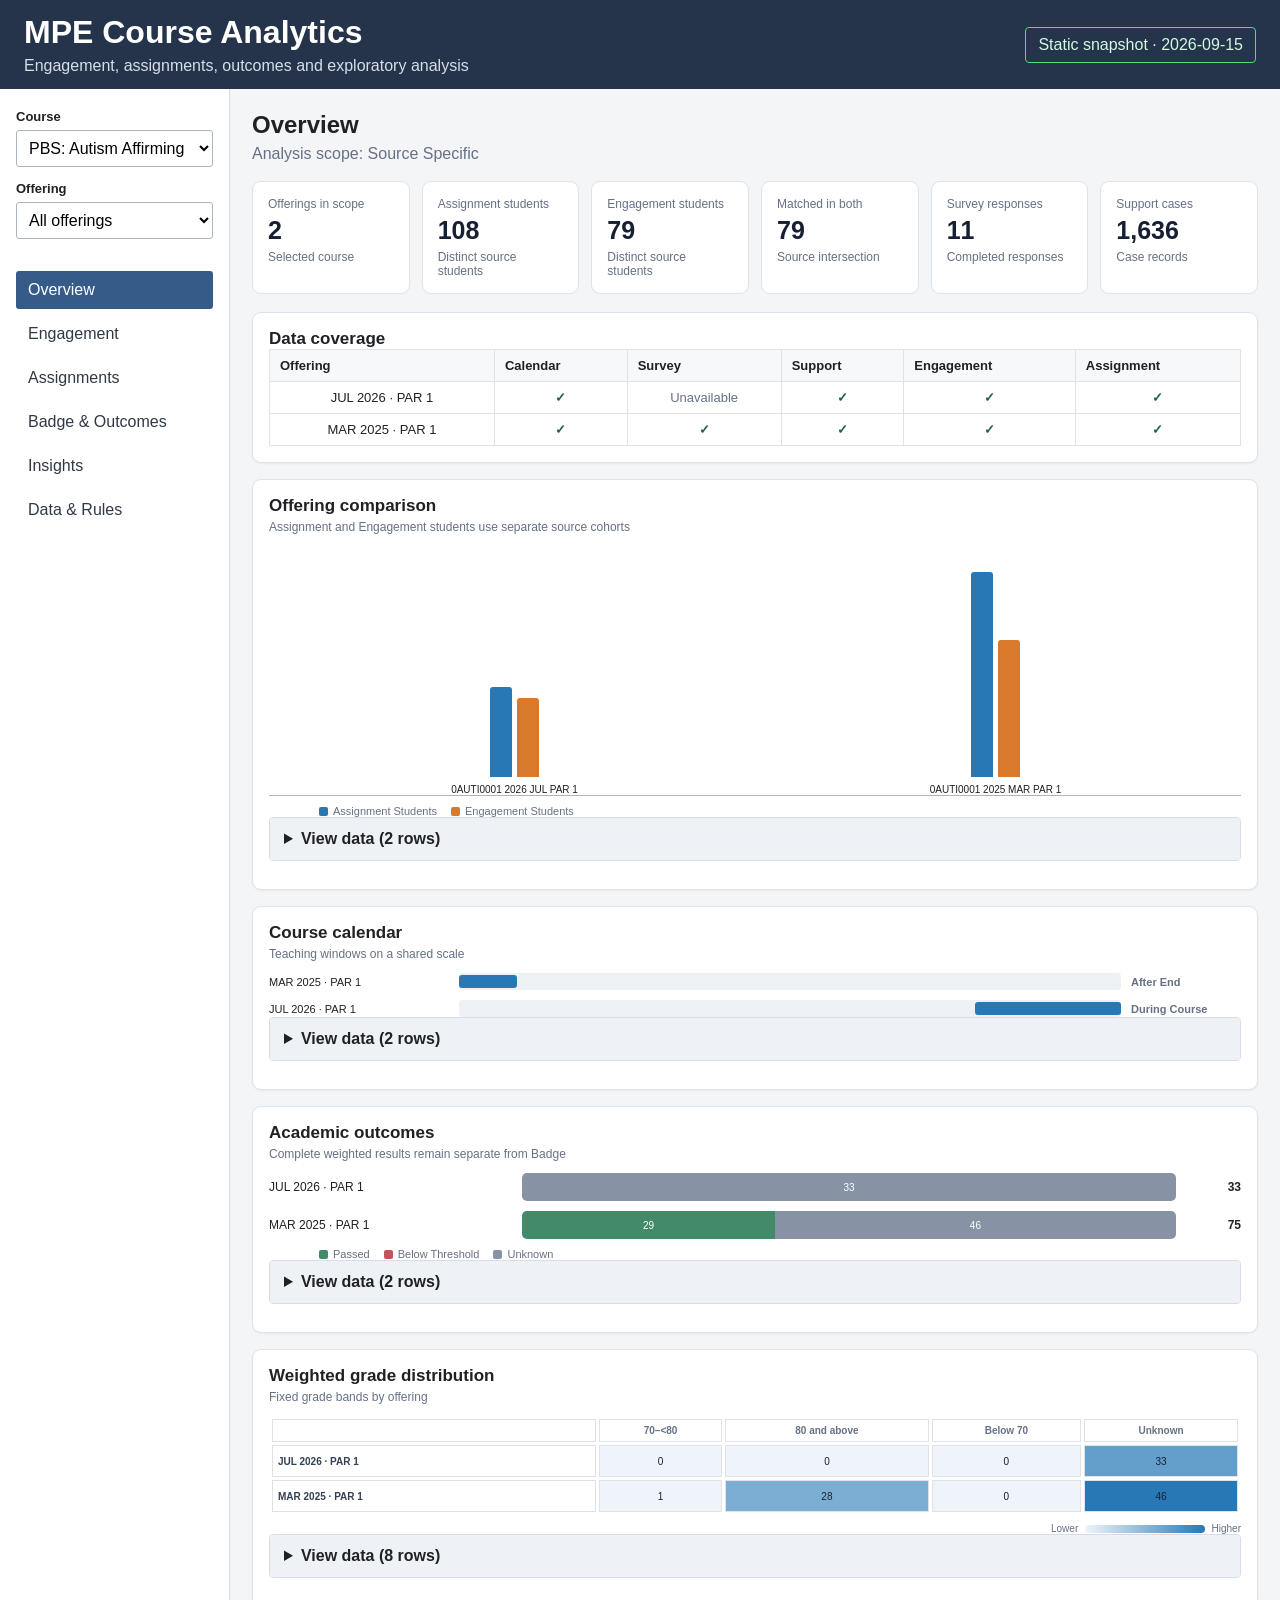
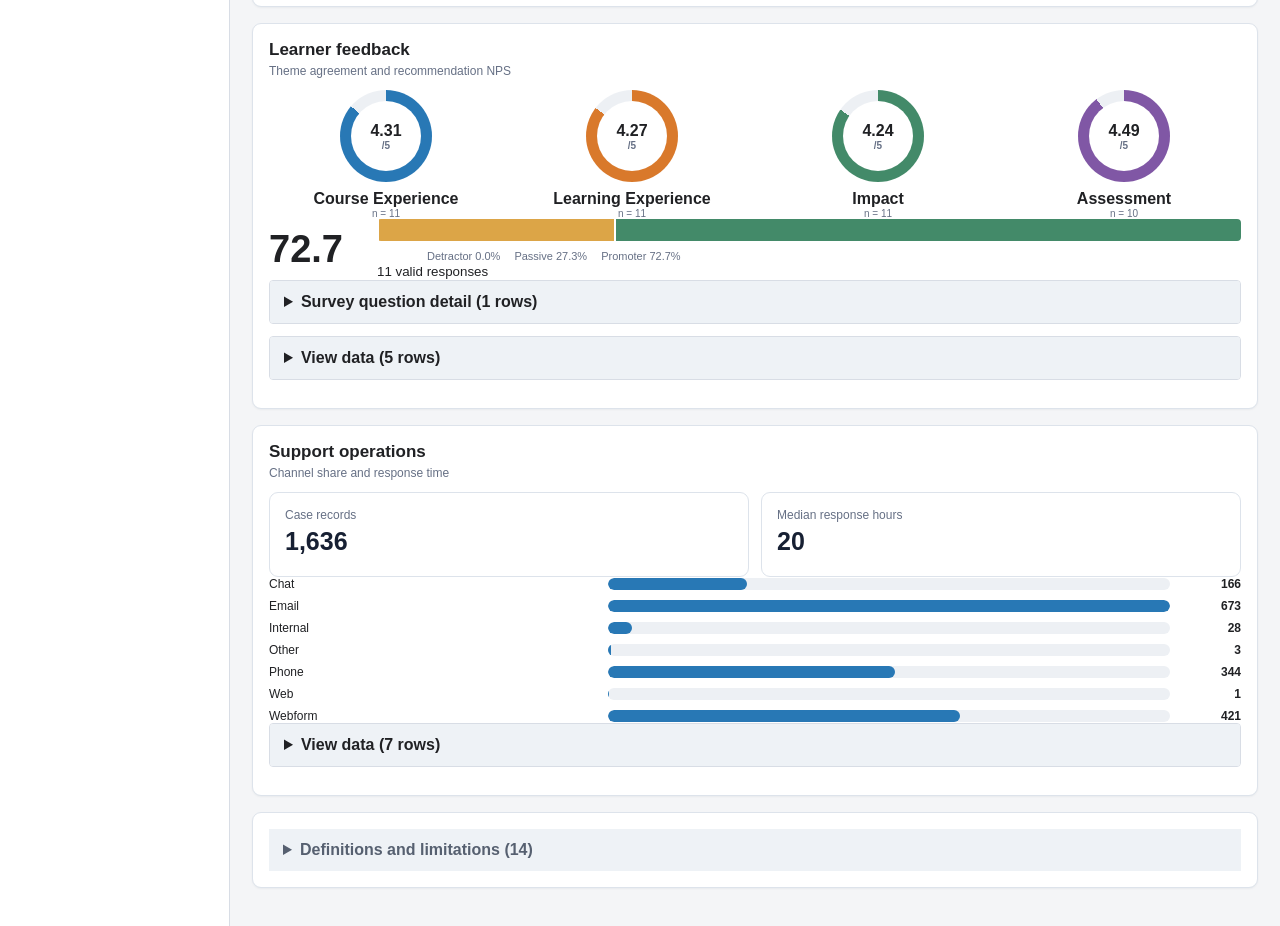
==== demo/index.html @ 65134e25 "Replace mao branch with complete course analytics application" ====
<!doctype html>
<html lang="en">
<head>
  <meta charset="utf-8">
  <meta name="viewport" content="width=device-width, initial-scale=1">
  <title>MPE Course Analytics</title>
  <style>
:root {
  font-family: Arial, Helvetica, sans-serif;
  color: #202124;
  background: #f4f5f7;
}
* { box-sizing: border-box; }
body { margin: 0; }
header {
  min-height: 76px;
  padding: 14px 24px;
  display: flex;
  align-items: center;
  justify-content: space-between;
  gap: 20px;
  color: white;
  background: #25344a;
}
h1, h2, h3 { margin: 0; }
header p { margin: 6px 0 0; color: #d7deea; }
.status { padding: 8px 12px; border: 1px solid #64748b; border-radius: 4px; }
.status.ok { color: #d1fae5; border-color: #4ade80; }
.status.error { color: #fee2e2; border-color: #f87171; }
.layout { display: grid; grid-template-columns: 230px minmax(0, 1fr); min-height: calc(100vh - 76px); }
aside { padding: 20px 16px; background: white; border-right: 1px solid #d8dde5; }
label { display: block; margin: 0 0 6px; font-size: 13px; font-weight: bold; }
select, button { font: inherit; }
select { width: 100%; padding: 8px; margin-bottom: 14px; border: 1px solid #adb5bd; border-radius: 3px; background: white; }
select:disabled { color:#667085; background:#eef1f4; cursor:not-allowed; }
nav { margin-top: 18px; display: grid; gap: 6px; }
nav button {
  padding: 10px 12px;
  border: 0;
  border-radius: 3px;
  text-align: left;
  color: #303846;
  background: transparent;
  cursor: pointer;
}
nav button:hover, nav button.active { color: white; background: #355b88; }
main { min-width: 0; padding: 22px; }
.page-header { display: flex; justify-content: space-between; gap: 20px; align-items: start; margin-bottom: 18px; }
.page-header p { margin: 6px 0 0; color: #667085; }
.filters { display: flex; align-items: end; gap: 10px; flex-wrap: wrap; }
.filters label { min-width: 130px; }
.filters select { margin: 4px 0 0; }
.assignment-picker { min-width:280px; max-width:520px; margin:0; padding:7px 10px; border:1px solid #adb5bd; border-radius:4px; background:#fff; }
.assignment-picker legend { padding:0 4px; color:#475467; font-size:12px; font-weight:700; }
.assignment-picker>div { display:flex; max-height:100px; gap:5px 12px; overflow:auto; flex-wrap:wrap; }
.assignment-picker label { display:flex; min-width:220px; flex:1; gap:6px; align-items:start; margin:0; font-size:11px; font-weight:400; }
.assignment-picker input { margin:2px 0 0; }
.filters button, .action {
  padding: 8px 12px;
  border: 1px solid #355b88;
  border-radius: 3px;
  color: white;
  background: #355b88;
  cursor: pointer;
}
.filters button:disabled { cursor: wait; opacity: .6; }
.message { margin-bottom: 16px; padding: 12px; border-left: 4px solid #b45309; background: #fff7ed; }
.cards { display: grid; grid-template-columns: repeat(auto-fit, minmax(170px, 1fr)); gap: 10px; margin-bottom: 18px; }
.card, .panel, details, .visual { padding: 14px; border: 1px solid #d8dde5; border-radius: 4px; background: white; }
.card .label { color: #667085; font-size: 13px; }
.card .value { margin-top: 8px; font-size: 24px; font-weight: bold; }
.panel { margin-bottom: 16px; }
.panel h3 { margin-bottom: 10px; }
details { margin-bottom: 12px; padding: 0; overflow: hidden; }
summary { padding: 12px 14px; font-weight: bold; cursor: pointer; background: #eef2f6; }
.visual { margin-bottom: 16px; }
.visual > h3 { margin-bottom: 12px; }
.visual details { margin: 12px 0 0; border-left: 0; border-right: 0; border-bottom: 0; border-radius: 0; }
.chart { padding: 10px; border: 1px solid #e2e6eb; background: #fbfcfd; overflow-x: auto; }
.chart-title { margin-bottom: 6px; color: #4b5563; font-size: 13px; font-weight: bold; }
.chart svg { display: block; width: 100%; min-width: 620px; max-height: 430px; }
.chart svg text { fill: #4b5563; font-size: 12px; }
.chart .axis { stroke: #9ca3af; stroke-width: 1; }
.legend { display: flex; flex-wrap: wrap; gap: 12px; margin: 6px 0 0 50px; font-size: 12px; }
.legend span { display: flex; align-items: center; gap: 5px; }
.legend i { width: 12px; height: 3px; display: inline-block; }
.chart-note { margin: 6px 0 0; color: #667085; font-size: 12px; }
.text-grid { display: grid; grid-template-columns: repeat(auto-fit, minmax(240px, 1fr)); gap: 10px; }
.text-card { padding: 14px; border-left: 4px solid #355b88; background: #f7f9fc; }
.text-card p { margin: 6px 0; white-space: pre-wrap; }
.text-card small, .text-meta { color: #667085; }
.text-card strong { display: block; margin-top: 8px; font-size: 12px; }
.table-wrap { max-width: 100%; overflow: auto; }
table { width: 100%; border-collapse: collapse; font-size: 13px; }
th, td { padding: 8px 10px; border: 1px solid #dfe3e8; text-align: left; white-space: nowrap; }
th { position: sticky; top: 0; background: #f7f8fa; }
.hidden-value { color: #9a3412; }
.unavailable { color: #667085; }
.notes { margin-top: 16px; color: #566070; }
.loading { opacity: .55; pointer-events: none; }
@media (max-width: 780px) {
  .layout { grid-template-columns: 1fr; }
  aside { border-right: 0; border-bottom: 1px solid #d8dde5; }
  nav { grid-template-columns: repeat(2, 1fr); }
  .page-header { display: block; }
  .filters { margin-top: 12px; }
}

/* Visual page modules. */
.viz-metrics { display:grid; grid-template-columns:repeat(auto-fit,minmax(150px,1fr)); gap:12px; }
.viz-metrics.hero .viz-kpi:first-child { background:linear-gradient(180deg,#edf5ff,#fff); }
.viz-kpi { padding:15px; border:1px solid #dde3eb; border-radius:9px; background:#fff; }
.viz-kpi span,.viz-kpi small { display:block; color:#667085; font-size:12px; }
.viz-kpi strong { display:block; margin:5px 0; color:#172033; font-size:25px; }
#tables.special-page { display:block; }
#metrics.special-page { display:block; }
.viz-grid { display:grid; grid-template-columns:repeat(auto-fit,minmax(390px,1fr)); gap:16px; }
.viz-panel { min-width:0; margin-bottom:16px; padding:16px; overflow:hidden; border:1px solid #dde3eb; border-radius:9px; background:#fff; box-shadow:0 1px 2px #1720330d; }
.viz-panel.wide { grid-column:1/-1; }
.viz-panel>header,.page-section>header,.model-card>header { min-height:0; padding:0; color:inherit; background:transparent; }
.viz-panel>header { display:flex; justify-content:space-between; align-items:start; margin-bottom:12px; }
.viz-panel h3,.page-section h3 { margin:0; font-size:17px; }
.viz-panel h4 { margin:0 0 8px; color:#475467; font-size:13px; }
.viz-panel header p,.page-section>header p { margin:4px 0 0; color:#667085; font-size:12px; }
.empty { color:#758195; }
.legend { display:flex; flex-wrap:wrap; gap:7px 14px; margin-top:9px; color:#667085; font-size:11px; }
.legend span { display:inline-flex; align-items:center; gap:5px; }
.legend i { width:9px; height:9px; border-radius:2px; }
.hbars { display:grid; gap:8px; }
.hbar { display:grid; grid-template-columns:minmax(120px,34%) 1fr 62px; gap:9px; align-items:center; font-size:12px; }
.hbar>span { overflow:hidden; text-overflow:ellipsis; white-space:nowrap; }
.hbar>div { height:12px; overflow:hidden; border-radius:6px; background:#edf0f4; }
.hbar>div i { display:block; height:100%; border-radius:6px; background:#2878b5; }
.hbar b { text-align:right; }
.column-chart { overflow-x:auto; }
.column-groups { display:flex; min-width:max-content; height:250px; gap:20px; padding:15px 15px 0; border-bottom:1px solid #aab4c2; align-items:end; }
.column-group { width:95px; flex:1 0 80px; text-align:center; }
.columns { display:flex; height:205px; align-items:end; justify-content:center; gap:5px; }
.columns i { width:22px; min-height:1px; border-radius:3px 3px 0 0; }
.column-group>span { display:block; margin-top:7px; font-size:10px; }
.stack-list { display:grid; gap:10px; }
.stack-row { display:grid; grid-template-columns:minmax(130px,25%) 1fr 55px; align-items:center; gap:10px; font-size:12px; }
.stack-row>span { overflow:hidden; text-overflow:ellipsis; white-space:nowrap; }
.stack-track { display:flex; min-height:28px; overflow:hidden; border-radius:5px; background:#edf0f4; }
.stack-track i { display:flex; min-width:0; align-items:center; justify-content:center; color:#fff; font-size:10px; font-style:normal; }
.stack-row>b { text-align:right; }
.line-chart svg { display:block; width:100%; min-height:190px; }
.line-chart .axis { stroke:#aab4c2; }
.line-chart text { fill:#667085; font-size:10px; }
.mini-grid { display:grid; grid-template-columns:repeat(auto-fit,minmax(290px,1fr)); gap:15px; }
.mini-viz { min-width:0; padding:12px; border:1px solid #e4e8ee; border-radius:7px; }
.heatmap-wrap { max-width:100%; overflow:auto; }
.heatmap { width:max-content; min-width:100%; border-collapse:separate; border-spacing:3px; font-size:10px; }
.heatmap th { padding:5px; color:#667085; background:transparent; text-align:center; }
.heatmap tbody th { position:sticky; left:0; min-width:120px; background:#fff; color:#344054; text-align:left; }
.heatmap td { min-width:42px; height:32px; padding:4px; background:rgb(40 120 181 / var(--heat)); color:#172033; text-align:center; }
.heat-legend { display:flex; width:190px; margin:8px 0 0 auto; gap:7px; align-items:center; color:#667085; font-size:10px; }
.heat-legend i { height:8px; flex:1; border-radius:4px; background:linear-gradient(90deg,rgb(40 120 181 / .08),rgb(40 120 181)); }
.coverage-table td { text-align:center; }
.coverage-table .available { color:#21623b; font-weight:700; }
.coverage-table .unavailable { color:#667085; }
.calendar-list { display:grid; gap:10px; }
.calendar-list>div { display:grid; grid-template-columns:minmax(120px,180px) 1fr 110px; gap:10px; align-items:center; font-size:11px; }
.calendar-list>div>div { position:relative; height:17px; border-radius:4px; background:#edf0f4; }
.calendar-list i { position:absolute; top:2px; bottom:2px; border-radius:3px; background:#2878b5; }
.calendar-list b { color:#667085; }
.gauge-grid { display:grid; grid-template-columns:repeat(auto-fit,minmax(145px,1fr)); gap:12px; }
.gauge-grid article { text-align:center; }
.gauge { display:grid; width:92px; height:92px; margin:0 auto 8px; place-items:center; border-radius:50%; background:conic-gradient(var(--colour) var(--score),#edf0f4 0); }
.gauge:before { content:""; grid-area:1/1; width:70px; height:70px; border-radius:50%; background:#fff; }
.gauge span { z-index:1; grid-area:1/1; font-weight:700; }
.gauge small,.gauge-grid article>small { display:block; color:#667085; font-size:10px; }
.nps { display:grid; grid-template-columns:90px 1fr; gap:18px; align-items:center; }
.nps>strong { font-size:38px; }
.nps-track { display:flex; height:22px; gap:2px; overflow:hidden; border-radius:4px; }
.nps-track i { display:block; }
.likert { display:grid; gap:8px; }
.likert-row { display:grid; grid-template-columns:minmax(170px,34%) 1fr 45px 45px; gap:8px; align-items:center; font-size:11px; }
.likert-row>span { overflow:hidden; text-overflow:ellipsis; white-space:nowrap; }
.likert-row>div { display:flex; height:18px; gap:2px; }
.likert-row i { display:block; min-width:0; }
.switch,.chips,.outcome-tabs { display:flex; flex-wrap:wrap; gap:5px; margin:10px 0 14px; }
.switch button,.chips button,.outcome-tabs button { padding:7px 11px; border:1px solid #cbd3df; border-radius:6px; background:#fff; color:#475467; cursor:pointer; }
.switch button.active,.chips button.active,.outcome-tabs button.active { border-color:#2878b5; background:#eaf3fb; color:#174f7b; }
.issue-list { display:grid; grid-template-columns:repeat(auto-fit,minmax(280px,1fr)); gap:10px; }
.issue-list article { position:relative; overflow:hidden; padding:12px; border:1px solid #e4e8ee; border-radius:7px; }
.issue-list article>div { display:flex; justify-content:space-between; color:#667085; font-size:10px; }
.issue-list p { position:relative; z-index:1; margin:7px 0 4px; }
.issue-list article>i { position:absolute; left:0; bottom:0; height:3px; background:#2878b5; }
.page-section { margin-bottom:20px; }
.page-section>header { margin:0 0 10px; }
.assignment-cards { display:grid; grid-template-columns:repeat(auto-fit,minmax(220px,1fr)); gap:12px; }
.assignment-cards article { padding:14px; border:1px solid #dde3eb; border-radius:8px; background:#fff; }
.assignment-cards article>span { color:#667085; font-size:10px; }
.assignment-cards h4 { margin:5px 0 10px; }
.assignment-cards article>div { display:grid; grid-template-columns:repeat(3,1fr); gap:6px; }
.assignment-cards b,.assignment-cards small { display:block; }
.assignment-cards small { color:#667085; font-size:9px; }
.outcome-tabs { position:sticky; top:0; z-index:4; padding:8px 0; background:#f4f6f9; border-bottom:1px solid #dde3eb; }
.comment-groups { display:grid; gap:14px; }
.comment-groups details { margin:0; border:1px solid #dde3eb; border-radius:6px; }
.comment-groups summary { display:flex; justify-content:space-between; gap:10px; padding:10px 12px; background:#f7f9fc; }
.comment-groups details>article { display:grid; grid-template-columns:1fr auto; gap:12px; padding:10px 12px; border-bottom:1px solid #edf0f4; }
.comment-groups p { margin:0; white-space:pre-wrap; }
.comment-groups span { color:#667085; font-size:11px; white-space:nowrap; }
.snapshot-list { display:grid; gap:8px; }
.snapshot-list>div { display:grid; grid-template-columns:150px 1fr; gap:10px; }
.snapshot-list span { color:#667085; }

/* Insights uses the same visual language while keeping its analysis controls local. */
.target-toolbar { margin-bottom:8px; }
.target-toolbar button,.insight-targets button { border:1px solid #d6dde7; background:#fff; color:#344054; cursor:pointer; }
.target-toolbar button { padding:7px 11px; border-radius:6px; }
.target-toolbar button.active,.insight-targets button.active { border-color:#2878b5; background:#edf6fc; box-shadow:inset 0 0 0 1px #2878b5; }
.insight-targets { display:grid; grid-template-columns:repeat(4,minmax(155px,1fr)); gap:10px; margin-bottom:16px; }
.insight-targets button { padding:13px; border-radius:8px; text-align:left; }
.insight-targets span,.insight-targets strong,.insight-targets small { display:block; }
.insight-targets span { color:#667085; font-size:11px; }
.insight-targets strong { margin:5px 0 9px; font-size:15px; }
.status-pill { display:inline-block; width:max-content; padding:3px 7px; border-radius:10px; background:#eef1f4; color:#5e6979; font-size:10px; }
.status-pill.completed { background:#e8f5ed; color:#21623b; }
.status-pill.insufficient { background:#fff2e1; color:#9a5b12; }
.question-grid { display:grid; grid-template-columns:repeat(auto-fit,minmax(220px,1fr)); gap:10px; }
.question-grid article { padding:12px; border-left:3px solid #2878b5; background:#f7f9fc; }
.question-grid p { margin:5px 0 0; color:#667085; font-size:11px; }
.coverage-funnels { display:grid; gap:14px; }
.coverage-funnels section { display:grid; grid-template-columns:130px 1fr; gap:5px 12px; align-items:center; }
.coverage-funnels h4 { grid-row:1/4; margin:0; }
.coverage-funnels section>div { position:relative; height:24px; overflow:hidden; border-radius:4px; background:#edf0f4; }
.coverage-funnels section>div span { position:absolute; z-index:1; inset:0; display:flex; padding:0 7px; justify-content:space-between; align-items:center; color:#172033; font-size:10px; }
.coverage-funnels section>div>i { display:block; height:100%; opacity:.45; }
.insight-outcome { display:block; width:260px; margin:0 0 14px; }
.insight-outcome select { margin:4px 0 0; }
.forest { min-width:650px; overflow:hidden; }
.forest-axis { display:grid; grid-template-columns:200px 1fr 170px; margin-bottom:5px; color:#667085; font-size:10px; }
.forest-axis span:first-child { grid-column:2; }
.forest-axis span:nth-child(2) { grid-column:2; justify-self:center; margin-top:-12px; }
.forest-axis span:last-child { grid-column:2; justify-self:end; margin-top:-12px; }
.forest-row { display:grid; grid-template-columns:200px 1fr 170px; min-height:34px; gap:10px; align-items:center; font-size:11px; }
.forest-row>b { overflow:hidden; text-overflow:ellipsis; white-space:nowrap; }
.forest-row>small { color:#667085; }
.forest-track { position:relative; height:18px; }
.forest-track .zero { position:absolute; left:50%; top:0; bottom:0; width:1px; background:#9ba6b5; }
.forest-track .interval { position:absolute; top:8px; height:2px; background:#2878b5; }
.forest-track .estimate { position:absolute; top:4px; width:9px; height:9px; margin-left:-4px; border-radius:50%; background:#2878b5; }
.forest-track .estimate span { position:absolute; left:12px; top:-3px; color:#174f7b; font-size:9px; }
.forest-legend .dot { border-radius:50%; background:#2878b5; }
.forest-legend .interval-key { width:16px; height:2px; background:#2878b5; }
.profile-bars { display:grid; gap:7px; }
.profile-bars>div { display:grid; grid-template-columns:minmax(110px,35%) 1fr 55px; gap:7px; align-items:center; font-size:10px; }
.profile-bars>div>span { overflow:hidden; text-overflow:ellipsis; white-space:nowrap; }
.profile-bars>div>b { text-align:right; }
.profile-track { position:relative; height:12px; border-radius:5px; background:#edf0f4; }
.profile-track>i:last-child { position:absolute; top:1px; bottom:1px; border-radius:4px; background:#2878b5; }
.profile-zero { position:absolute; z-index:1; top:0; bottom:0; width:1px; background:#667085; }
.model-grid { display:grid; grid-template-columns:repeat(auto-fit,minmax(360px,1fr)); gap:16px; }
.model-card { padding:16px; border:1px solid #dde3eb; border-radius:9px; background:#fff; }
.model-card>header { display:flex; margin-bottom:13px; justify-content:space-between; align-items:start; }
.model-card>header>div { display:flex; gap:8px; align-items:center; }
.model-card>header small { color:#667085; }
.model-classes>div:first-child { display:flex; height:20px; overflow:hidden; border-radius:5px; background:#edf0f4; }
.model-classes>div:first-child i { display:block; }
.model-comparison { display:grid; grid-template-columns:repeat(2,1fr); gap:9px; margin-top:14px; }
.model-comparison section { padding:10px; border:1px solid #e2e7ed; border-radius:6px; }
.model-comparison section.selected { border-color:#438a69; background:#f1f8f4; }
.model-comparison section>div { display:grid; grid-template-columns:90px 1fr 38px; gap:5px; align-items:center; margin-top:7px; font-size:9px; }
.model-comparison section>div>i { height:8px; overflow:hidden; border-radius:4px; background:#edf0f4; }
.model-comparison section>div>i>b { display:block; height:100%; }
.model-reason,.model-warning { padding:9px; border-radius:5px; color:#805515; background:#fff5e7; font-size:11px; }
.model-card .action { margin-top:12px; }

@media (max-width:700px) {
  .viz-grid { grid-template-columns:1fr; }
  .hbar,.stack-row,.calendar-list>div,.likert-row { grid-template-columns:1fr; }
  .hbar b,.stack-row>b { text-align:left; }
  .nps { grid-template-columns:1fr; }
  .snapshot-list>div { grid-template-columns:1fr; }
  .insight-targets { grid-template-columns:repeat(2,1fr); }
  .forest { min-width:0; }
  .forest-axis { display:none; }
  .forest-row { grid-template-columns:1fr; padding:8px 0; border-bottom:1px solid #edf0f4; }
  .model-grid,.model-comparison { grid-template-columns:1fr; }
  .coverage-funnels section { grid-template-columns:1fr; }
  .coverage-funnels h4 { grid-row:auto; }
}

</style>
</head>
<body>
  <header>
    <div>
      <h1>MPE Course Analytics</h1>
      <p>Engagement, assignments, outcomes and exploratory analysis</p>
    </div>
    <div id="connection" class="status">Connecting to the local data service…</div>
  </header>

  <div class="layout">
    <aside>
      <label for="course">Course</label>
      <select id="course"></select>
      <label for="offering">Offering</label>
      <select id="offering"></select>

      <nav aria-label="Page navigation">
        <button data-page="overview" class="active">Overview</button>
        <button data-page="engagement">Engagement</button>
        <button data-page="assignments">Assignments</button>
        <button data-page="outcomes">Badge & Outcomes</button>
        <button data-page="insights">Insights</button>
        <button data-page="data-rules">Data & Rules</button>
      </nav>
    </aside>

    <main>
      <section id="pageHeader" class="page-header">
        <div>
          <h2 id="pageTitle">Overview</h2>
          <p id="cohort"></p>
        </div>
        <div id="pageFilters" class="filters"></div>
      </section>
      <div id="message" class="message" hidden></div>
      <section id="metrics" class="cards"></section>
      <section id="coverage"></section>
      <section id="modelPanel"></section>
      <section id="tables"></section>
      <section id="notes"></section>
    </main>
  </div>
  <script>window.__MPE_STATIC_SNAPSHOT__={"meta":{"generated_at":"2026-09-15T18:54:47.219579+00:00","read_only":true,"courses":["0AUTI0001","0UNDE0001"],"request_count":267},"responses":{"/v1/health":{"application":"ok","database":"ok"},"/v1/catalog":{"courses":[{"code":"0AUTI0001","name":"PBS: Autism Affirming Practice"},{"code":"0UNDE0001","name":"Understanding Treaty"}],"offerings":[{"code":"0UNDE0001_2025_MAR_PAR_1","course":"0UNDE0001","intake_year":2025,"intake_month":3,"cohort_label":"PAR_1","status":"unknown","starts_on":"2025-03-24","ends_on":"2025-05-11","calendar_phase":"after_end"},{"code":"0UNDE0001_2026_FEB_PAR_2","course":"0UNDE0001","intake_year":2026,"intake_month":2,"cohort_label":"PAR_2","status":"unknown","starts_on":"2026-02-16","ends_on":"2026-03-29","calendar_phase":"after_end"},{"code":"0AUTI0001_2026_JUL_PAR_1","course":"0AUTI0001","intake_year":2026,"intake_month":7,"cohort_label":"PAR_1","status":"unknown","starts_on":"2026-07-27","ends_on":"2026-12-13","calendar_phase":"during_course"},{"code":"0UNDE0001_2026_MAR_PAR_1","course":"0UNDE0001","intake_year":2026,"intake_month":3,"cohort_label":"PAR_1","status":"unknown","starts_on":"2026-03-23","ends_on":"2026-07-12","calendar_phase":"after_end"},{"code":"0UNDE0001_2025_MAR_PAR_4","course":"0UNDE0001","intake_year":2025,"intake_month":3,"cohort_label":"PAR_4","status":"unknown","starts_on":"2025-03-24","ends_on":"2025-05-11","calendar_phase":"after_end"},{"code":"0UNDE0001_2025_MAY_PAR_2","course":"0UNDE0001","intake_year":2025,"intake_month":5,"cohort_label":"PAR_2","status":"unknown","starts_on":"2025-05-05","ends_on":"2025-06-15","calendar_phase":"after_end"},{"code":"0UNDE0001_2026_FEB_PAR_1","course":"0UNDE0001","intake_year":2026,"intake_month":2,"cohort_label":"PAR_1","status":"unknown","starts_on":"2026-02-16","ends_on":"2026-03-29","calendar_phase":"after_end"},{"code":"0AUTI0001_2025_MAR_PAR_1","course":"0AUTI0001","intake_year":2025,"intake_month":3,"cohort_label":"PAR_1","status":"unknown","starts_on":"2025-03-24","ends_on":"2025-05-18","calendar_phase":"after_end"},{"code":"0UNDE0001_2025_MAR_PAR_2","course":"0UNDE0001","intake_year":2025,"intake_month":3,"cohort_label":"PAR_2","status":"unknown","starts_on":"2025-03-24","ends_on":"2025-05-11","calendar_phase":"after_end"}],"pages":["overview","engagement","assignments","outcomes","insights","data-rules"],"assignment_modes":["combined","scored","self_assessment"],"sources":{"engagement":true,"assignment":true,"badge":true,"survey":true,"salesforce":true}},"/v1/overview?course=0AUTI0001":{"page":"overview","filters":{"target":"all","course":"0AUTI0001","offering":null,"mode":"combined","offerings":null,"assignments":null,"interval":"day"},"cohort":"source_specific","snapshots":{"assignment":"2026-09-13T10:54:45Z","engagement":"2026-09-13T15:53:13Z","badge":"2026-09-13T22:06:01Z","calendar":"2026-09-13T23:13:14Z","survey:0AUTI0001_2025_MAR_PAR_1":"2026-09-13T23:13:14Z","survey:0UNDE0001_2026_FEB_PAR_2":"2026-09-13T23:13:14Z","support:0AUTI0001":"2026-09-13T23:14:08Z","support:0UNDE0001":"2026-09-13T23:14:08Z"},"metrics":{"courses":{"value":1,"suppressed":false,"reason":null},"offerings":{"value":2,"suppressed":false,"reason":null},"assignment_students":{"value":108,"suppressed":false,"reason":null},"engagement_students":{"value":79,"suppressed":false,"reason":null},"intersection_students":{"value":79,"suppressed":false,"reason":null},"survey_completed_responses":{"value":11,"suppressed":false,"reason":null},"support_records":{"value":1636,"suppressed":false,"reason":null}},"tables":{"offering_comparison":[{"key":"0AUTI0001_2026_JUL_PAR_1","label":"0AUTI0001_2026_JUL_PAR_1","metrics":{"assignment_students":{"value":33,"suppressed":false,"reason":null},"engagement_students":{"value":29,"suppressed":false,"reason":null}},"dimensions":{}},{"key":"0AUTI0001_2025_MAR_PAR_1","label":"0AUTI0001_2025_MAR_PAR_1","metrics":{"assignment_students":{"value":75,"suppressed":false,"reason":null},"engagement_students":{"value":50,"suppressed":false,"reason":null}},"dimensions":{}}],"course_calendar":[{"key":"0AUTI0001_2026_JUL_PAR_1","label":"0AUTI0001_2026_JUL_PAR_1","metrics":{},"dimensions":{"offering":"0AUTI0001_2026_JUL_PAR_1","starts_on":"2026-07-27","ends_on":"2026-12-13","phase":"during_course","as_of":"2026-09-16"}},{"key":"0AUTI0001_2025_MAR_PAR_1","label":"0AUTI0001_2025_MAR_PAR_1","metrics":{},"dimensions":{"offering":"0AUTI0001_2025_MAR_PAR_1","starts_on":"2025-03-24","ends_on":"2025-05-18","phase":"after_end","as_of":"2026-09-16"}}],"enrolment_coverage":[{"key":"0AUTI0001_2026_JUL_PAR_1","label":"0AUTI0001_2026_JUL_PAR_1","metrics":{"enrolment_records":{"value":33,"suppressed":false,"reason":null}},"dimensions":{"unit":"enrolment_records","offering":"0AUTI0001_2026_JUL_PAR_1"}},{"key":"0AUTI0001_2025_MAR_PAR_1","label":"0AUTI0001_2025_MAR_PAR_1","metrics":{"enrolment_records":{"value":75,"suppressed":false,"reason":null}},"dimensions":{"unit":"enrolment_records","offering":"0AUTI0001_2025_MAR_PAR_1"}}],"academic_results":[{"key":"0AUTI0001_2026_JUL_PAR_1","label":"Weighted course grade","metrics":{"observed_memberships":{"value":33,"suppressed":false,"reason":null},"complete_grades":{"value":0,"suppressed":false,"reason":null},"passed":{"value":0,"suppressed":false,"reason":null},"below_threshold":{"value":0,"suppressed":false,"reason":null},"unknown":{"value":33,"suppressed":false,"reason":null},"mean_weighted_pct":{"value":null,"suppressed":false,"reason":"not_available"},"pass_rate_among_complete_pct":{"value":null,"suppressed":false,"reason":"not_available"}},"dimensions":{"offering":"0AUTI0001_2026_JUL_PAR_1","unit":"student_offering_memberships","scope":"whole_offering_ignores_assignment_selection","rule_version":"confirmed-v2"}},{"key":"0AUTI0001_2025_MAR_PAR_1","label":"Weighted course grade","metrics":{"observed_memberships":{"value":75,"suppressed":false,"reason":null},"complete_grades":{"value":29,"suppressed":false,"reason":null},"passed":{"value":29,"suppressed":false,"reason":null},"below_threshold":{"value":0,"suppressed":false,"reason":null},"unknown":{"value":46,"suppressed":false,"reason":null},"mean_weighted_pct":{"value":95.3103,"suppressed":false,"reason":null},"pass_rate_among_complete_pct":{"value":100.0,"suppressed":false,"reason":null}},"dimensions":{"offering":"0AUTI0001_2025_MAR_PAR_1","unit":"student_offering_memberships","scope":"whole_offering_ignores_assignment_selection","rule_version":"confirmed-v2"}}],"weighted_grade_distribution":[{"key":"0AUTI0001_2026_JUL_PAR_1:below_70","label":"below_70","metrics":{"memberships":{"value":0,"suppressed":false,"reason":null}},"dimensions":{"offering":"0AUTI0001_2026_JUL_PAR_1","unit":"student_offering_memberships","scope":"whole_offering_ignores_assignment_selection","rule_version":"confirmed-v2","band":"below_70"}},{"key":"0AUTI0001_2026_JUL_PAR_1:70_to_below_80","label":"70_to_below_80","metrics":{"memberships":{"value":0,"suppressed":false,"reason":null}},"dimensions":{"offering":"0AUTI0001_2026_JUL_PAR_1","unit":"student_offering_memberships","scope":"whole_offering_ignores_assignment_selection","rule_version":"confirmed-v2","band":"70_to_below_80"}},{"key":"0AUTI0001_2026_JUL_PAR_1:80_and_above","label":"80_and_above","metrics":{"memberships":{"value":0,"suppressed":false,"reason":null}},"dimensions":{"offering":"0AUTI0001_2026_JUL_PAR_1","unit":"student_offering_memberships","scope":"whole_offering_ignores_assignment_selection","rule_version":"confirmed-v2","band":"80_and_above"}},{"key":"0AUTI0001_2026_JUL_PAR_1:unknown","label":"unknown","metrics":{"memberships":{"value":33,"suppressed":false,"reason":null}},"dimensions":{"offering":"0AUTI0001_2026_JUL_PAR_1","unit":"student_offering_memberships","scope":"whole_offering_ignores_assignment_selection","rule_version":"confirmed-v2","band":"unknown"}},{"key":"0AUTI0001_2025_MAR_PAR_1:below_70","label":"below_70","metrics":{"memberships":{"value":0,"suppressed":false,"reason":null}},"dimensions":{"offering":"0AUTI0001_2025_MAR_PAR_1","unit":"student_offering_memberships","scope":"whole_offering_ignores_assignment_selection","rule_version":"confirmed-v2","band":"below_70"}},{"key":"0AUTI0001_2025_MAR_PAR_1:70_to_below_80","label":"70_to_below_80","metrics":{"memberships":{"value":1,"suppressed":false,"reason":null}},"dimensions":{"offering":"0AUTI0001_2025_MAR_PAR_1","unit":"student_offering_memberships","scope":"whole_offering_ignores_assignment_selection","rule_version":"confirmed-v2","band":"70_to_below_80"}},{"key":"0AUTI0001_2025_MAR_PAR_1:80_and_above","label":"80_and_above","metrics":{"memberships":{"value":28,"suppressed":false,"reason":null}},"dimensions":{"offering":"0AUTI0001_2025_MAR_PAR_1","unit":"student_offering_memberships","scope":"whole_offering_ignores_assignment_selection","rule_version":"confirmed-v2","band":"80_and_above"}},{"key":"0AUTI0001_2025_MAR_PAR_1:unknown","label":"unknown","metrics":{"memberships":{"value":46,"suppressed":false,"reason":null}},"dimensions":{"offering":"0AUTI0001_2025_MAR_PAR_1","unit":"student_offering_memberships","scope":"whole_offering_ignores_assignment_selection","rule_version":"confirmed-v2","band":"unknown"}}],"survey_themes":[{"key":"0AUTI0001_2025_MAR_PAR_1:course_experience","label":"course_experience","metrics":{"valid_responses":{"value":11,"suppressed":false,"reason":null},"mean_agreement":{"value":4.3091,"suppressed":false,"reason":null}},"dimensions":{"offering":"0AUTI0001_2025_MAR_PAR_1","theme":"course_experience","unit":"completed_responses"}},{"key":"0AUTI0001_2025_MAR_PAR_1:learning_experience","label":"learning_experience","metrics":{"valid_responses":{"value":11,"suppressed":false,"reason":null},"mean_agreement":{"value":4.2727,"suppressed":false,"reason":null}},"dimensions":{"offering":"0AUTI0001_2025_MAR_PAR_1","theme":"learning_experience","unit":"completed_responses"}},{"key":"0AUTI0001_2025_MAR_PAR_1:impact","label":"impact","metrics":{"valid_responses":{"value":11,"suppressed":false,"reason":null},"mean_agreement":{"value":4.2364,"suppressed":false,"reason":null}},"dimensions":{"offering":"0AUTI0001_2025_MAR_PAR_1","theme":"impact","unit":"completed_responses"}},{"key":"0AUTI0001_2025_MAR_PAR_1:assessment","label":"assessment","metrics":{"valid_responses":{"value":10,"suppressed":false,"reason":null},"mean_agreement":{"value":4.4867,"suppressed":false,"reason":null}},"dimensions":{"offering":"0AUTI0001_2025_MAR_PAR_1","theme":"assessment","unit":"completed_responses"}}],"survey_questions":[{"key":"0AUTI0001_2025_MAR_PAR_1:Q1_5","label":"Overall learning experience","metrics":{"valid_responses":{"value":11,"suppressed":false,"reason":null},"mean_agreement":{"value":4.4545,"suppressed":false,"reason":null}},"dimensions":{"offering":"0AUTI0001_2025_MAR_PAR_1","question":"Q1_5","theme":"course_experience"}}],"survey_nps":[{"key":"0AUTI0001_2025_MAR_PAR_1","label":"MicroCert recommendation","metrics":{"valid_responses":{"value":11,"suppressed":false,"reason":null},"nps":{"value":72.7273,"suppressed":false,"reason":null},"detractor_pct":{"value":0.0,"suppressed":false,"reason":null},"passive_pct":{"value":27.2727,"suppressed":false,"reason":null},"promoter_pct":{"value":72.7273,"suppressed":false,"reason":null}},"dimensions":{"offering":"0AUTI0001_2025_MAR_PAR_1"}}],"support_summary":[{"key":"0AUTI0001","label":"0AUTI0001","metrics":{"records":{"value":1636,"suppressed":false,"reason":null},"response_n":{"value":1636,"suppressed":false,"reason":null},"median_response_hours":{"value":20.0,"suppressed":false,"reason":null}},"dimensions":{"course":"0AUTI0001","scope":"selected_teaching_windows","unit":"case_records"}}],"support_channels":[{"key":"0AUTI0001:Chat","label":"Chat","metrics":{"records":{"value":166,"suppressed":false,"reason":null},"median_response_hours":{"value":0.0,"suppressed":false,"reason":null}},"dimensions":{"course":"0AUTI0001","group":"Chat","unit":"case_records"}},{"key":"0AUTI0001:Email","label":"Email","metrics":{"records":{"value":673,"suppressed":false,"reason":null},"median_response_hours":{"value":27.0,"suppressed":false,"reason":null}},"dimensions":{"course":"0AUTI0001","group":"Email","unit":"case_records"}},{"key":"0AUTI0001:Internal","label":"Internal","metrics":{"records":{"value":28,"suppressed":false,"reason":null},"median_response_hours":{"value":1.0,"suppressed":false,"reason":null}},"dimensions":{"course":"0AUTI0001","group":"Internal","unit":"case_records"}},{"key":"0AUTI0001:Other","label":"Other","metrics":{"records":{"value":3,"suppressed":false,"reason":null},"median_response_hours":{"value":21.0,"suppressed":false,"reason":null}},"dimensions":{"course":"0AUTI0001","group":"Other","unit":"case_records"}},{"key":"0AUTI0001:Phone","label":"Phone","metrics":{"records":{"value":344,"suppressed":false,"reason":null},"median_response_hours":{"value":0.0,"suppressed":false,"reason":null}},"dimensions":{"course":"0AUTI0001","group":"Phone","unit":"case_records"}},{"key":"0AUTI0001:Web","label":"Web","metrics":{"records":{"value":1,"suppressed":false,"reason":null},"median_response_hours":{"value":36.0,"suppressed":false,"reason":null}},"dimensions":{"course":"0AUTI0001","group":"Web","unit":"case_records"}},{"key":"0AUTI0001:Webform","label":"Webform","metrics":{"records":{"value":421,"suppressed":false,"reason":null},"median_response_hours":{"value":49.0,"suppressed":false,"reason":null}},"dimensions":{"course":"0AUTI0001","group":"Webform","unit":"case_records"}}]},"notes":["Counts use distinct students and latest completed source snapshots.","Naive engagement times provisionally use Australia/Melbourne.","Source cohorts differ; missing engagement is not zero engagement.","Calendar phases use Melbourne dates as of today; after_end is not an academic pass or confirmed graduation.","Academic pass is separate from Badge: the reviewed default is AT1 40% + AT2 60%, pass at >=70 without rounding; there is no final exam.","Weighted results require both valid graded components; missing grades are unknown, not zero. Pass rate uses complete grades, not all enrolled students. Offering overrides remain versioned.","Survey scope is the explicitly mapped offering. Completed responses only; anonymous responses cannot be linked to Canvas students.","Theme scores first average each response with at least half the theme's items answered (rounded up), then average responses equally. Item denominators may differ.","Recommendation concerns Melbourne MicroCerts, grouped by offering; NPS uses valid 0-10 integer responses.","Feedback themes are auditable keyword classifications, not validated sentiment; multiple themes may apply.","Salesforce file-to-course attribution is user-confirmed. Opened timestamps provisionally use Melbourne; only selected inclusive teaching windows are counted, once per source row.","Overlapping windows do not identify a case's offering. Counts are case records, not unique students or verified unique cases; no title/time-based deletion is performed.","Age (Hours) is response time, confirmed by the user. Valid extremes are retained; invalid/missing values remain unknown.","Support topics use keyword_rules_v1, can overlap and are not validated sentiment. Owners and account names are not stored."],"coverage":{"0AUTI0001_2026_JUL_PAR_1":{"calendar":true,"survey":false,"support":true,"engagement":true,"assignment":true},"0AUTI0001_2025_MAR_PAR_1":{"calendar":true,"survey":true,"support":true,"engagement":true,"assignment":true}}},"/v1/data-rules?course=0AUTI0001":{"page":"data-rules","filters":{"target":"all","course":"0AUTI0001","offering":null,"mode":"combined","offerings":null,"assignments":null,"interval":"day"},"cohort":"metadata_only","snapshots":{"assignment":"2026-09-13T10:54:45Z","engagement":"2026-09-13T15:53:13Z","badge":"2026-09-13T22:06:01Z"},"metrics":{},"tables":{"source_quality":[{"key":"assignment","label":"assignment (whole snapshot)","metrics":{"accepted_rows":{"value":956,"suppressed":false,"reason":null},"rejected_rows":{"value":0,"suppressed":false,"reason":null},"warning_rows":{"value":0,"suppressed":false,"reason":null}},"dimensions":{}},{"key":"engagement","label":"engagement (whole snapshot)","metrics":{"accepted_rows":{"value":36512,"suppressed":false,"reason":null},"rejected_rows":{"value":0,"suppressed":false,"reason":null},"warning_rows":{"value":2,"suppressed":false,"reason":null}},"dimensions":{}},{"key":"badge","label":"badge (whole snapshot)","metrics":{"accepted_rows":{"value":1565,"suppressed":false,"reason":null},"rejected_rows":{"value":0,"suppressed":false,"reason":null},"warning_rows":{"value":0,"suppressed":false,"reason":null}},"dimensions":{}}]},"notes":["Counts use distinct students and latest completed source snapshots.","Naive engagement times provisionally use Australia/Melbourne.","Import diagnostics are available via the local ingestion report command; raw errors/rows are not exposed.","Rule history is available from /api/v1/rules; extended source logs are deferred.","First-view date is distinct from intake month; exact offering boundaries remain unconfirmed where absent."],"coverage":{}},"/v1/rules?course=0AUTI0001":{"rules":[{"course":"0AUTI0001","offering":null,"version":"initial-v1","status":"confirmed","enabled":false,"pass_threshold":70.0,"components":[{"key":"AT1","assignment_ref":null,"weight":0.4},{"key":"AT2","assignment_ref":null,"weight":0.6}]},{"course":"0AUTI0001","offering":null,"version":"confirmed-v2","status":"confirmed","enabled":true,"pass_threshold":70.0,"components":[{"key":"AT1","assignment_ref":null,"weight":0.4},{"key":"AT2","assignment_ref":null,"weight":0.6}]}]},"/v1/engagement?course=0AUTI0001&interval=day":{"page":"engagement","filters":{"target":"all","course":"0AUTI0001","offering":null,"mode":"combined","offerings":null,"assignments":null,"interval":"day"},"cohort":"all_engagement","snapshots":{"assignment":"2026-09-13T10:54:45Z","engagement":"2026-09-13T15:53:13Z","badge":"2026-09-13T22:06:01Z","calendar":"2026-09-13T23:13:14Z","survey:0AUTI0001_2025_MAR_PAR_1":"2026-09-13T23:13:14Z","survey:0UNDE0001_2026_FEB_PAR_2":"2026-09-13T23:13:14Z","support:0AUTI0001":"2026-09-13T23:14:08Z","support:0UNDE0001":"2026-09-13T23:14:08Z"},"metrics":{"students":{"value":79,"suppressed":false,"reason":null},"views":{"value":20815,"suppressed":false,"reason":null},"participations":{"value":32,"suppressed":false,"reason":null},"views_per_student":{"value":263.481,"suppressed":false,"reason":null},"support_records":{"value":1636,"suppressed":false,"reason":null}},"tables":{"resource_categories":[{"key":"all:assessment","label":"all / assessment","metrics":{"students":{"value":69,"suppressed":false,"reason":null},"views":{"value":1645,"suppressed":false,"reason":null},"participations":{"value":32,"suppressed":false,"reason":null}},"dimensions":{"period":"all","category":"assessment"}},{"key":"all:content","label":"all / content","metrics":{"students":{"value":79,"suppressed":false,"reason":null},"views":{"value":16013,"suppressed":false,"reason":null},"participations":{"value":0,"suppressed":false,"reason":null}},"dimensions":{"period":"all","category":"content"}},{"key":"all:other","label":"all / other","metrics":{"students":{"value":69,"suppressed":false,"reason":null},"views":{"value":3157,"suppressed":false,"reason":null},"participations":{"value":0,"suppressed":false,"reason":null}},"dimensions":{"period":"all","category":"other"}}],"activity_by_start_date":[{"key":"2025-03-24:assessment","label":"2025-03-24 / assessment","metrics":{"students":{"value":12,"suppressed":false,"reason":null},"views":{"value":36,"suppressed":false,"reason":null},"participations":{"value":0,"suppressed":false,"reason":null}},"dimensions":{"period":"2025-03-24","category":"assessment"}},{"key":"2025-03-24:content","label":"2025-03-24 / content","metrics":{"students":{"value":23,"suppressed":false,"reason":null},"views":{"value":1052,"suppressed":false,"reason":null},"participations":{"value":0,"suppressed":false,"reason":null}},"dimensions":{"period":"2025-03-24","category":"content"}},{"key":"2025-03-24:other","label":"2025-03-24 / other","metrics":{"students":{"value":14,"suppressed":false,"reason":null},"views":{"value":160,"suppressed":false,"reason":null},"participations":{"value":0,"suppressed":false,"reason":null}},"dimensions":{"period":"2025-03-24","category":"other"}},{"key":"2025-03-25:assessment","label":"2025-03-25 / assessment","metrics":{"students":{"value":5,"suppressed":false,"reason":null},"views":{"value":7,"suppressed":false,"reason":null},"participations":{"value":0,"suppressed":false,"reason":null}},"dimensions":{"period":"2025-03-25","category":"assessment"}},{"key":"2025-03-25:content","label":"2025-03-25 / content","metrics":{"students":{"value":16,"suppressed":false,"reason":null},"views":{"value":347,"suppressed":false,"reason":null},"participations":{"value":0,"suppressed":false,"reason":null}},"dimensions":{"period":"2025-03-25","category":"content"}},{"key":"2025-03-25:other","label":"2025-03-25 / other","metrics":{"students":{"value":8,"suppressed":false,"reason":null},"views":{"value":53,"suppressed":false,"reason":null},"participations":{"value":0,"suppressed":false,"reason":null}},"dimensions":{"period":"2025-03-25","category":"other"}},{"key":"2025-03-26:content","label":"2025-03-26 / content","metrics":{"students":{"value":9,"suppressed":false,"reason":null},"views":{"value":278,"suppressed":false,"reason":null},"participations":{"value":0,"suppressed":false,"reason":null}},"dimensions":{"period":"2025-03-26","category":"content"}},{"key":"2025-03-26:other","label":"2025-03-26 / other","metrics":{"students":{"value":5,"suppressed":false,"reason":null},"views":{"value":38,"suppressed":false,"reason":null},"participations":{"value":0,"suppressed":false,"reason":null}},"dimensions":{"period":"2025-03-26","category":"other"}},{"key":"2025-03-27:assessment","label":"2025-03-27 / assessment","metrics":{"students":{"value":2,"suppressed":false,"reason":null},"views":{"value":10,"suppressed":false,"reason":null},"participations":{"value":0,"suppressed":false,"reason":null}},"dimensions":{"period":"2025-03-27","category":"assessment"}},{"key":"2025-03-27:content","label":"2025-03-27 / content","metrics":{"students":{"value":4,"suppressed":false,"reason":null},"views":{"value":118,"suppressed":false,"reason":null},"participations":{"value":0,"suppressed":false,"reason":null}},"dimensions":{"period":"2025-03-27","category":"content"}},{"key":"2025-03-27:other","label":"2025-03-27 / other","metrics":{"students":{"value":3,"suppressed":false,"reason":null},"views":{"value":22,"suppressed":false,"reason":null},"participations":{"value":0,"suppressed":false,"reason":null}},"dimensions":{"period":"2025-03-27","category":"other"}},{"key":"2025-03-29:assessment","label":"2025-03-29 / assessment","metrics":{"students":{"value":2,"suppressed":false,"reason":null},"views":{"value":4,"suppressed":false,"reason":null},"participations":{"value":0,"suppressed":false,"reason":null}},"dimensions":{"period":"2025-03-29","category":"assessment"}},{"key":"2025-03-29:content","label":"2025-03-29 / content","metrics":{"students":{"value":2,"suppressed":false,"reason":null},"views":{"value":35,"suppressed":false,"reason":null},"participations":{"value":0,"suppressed":false,"reason":null}},"dimensions":{"period":"2025-03-29","category":"content"}},{"key":"2025-03-29:other","label":"2025-03-29 / other","metrics":{"students":{"value":2,"suppressed":false,"reason":null},"views":{"value":3,"suppressed":false,"reason":null},"participations":{"value":0,"suppressed":false,"reason":null}},"dimensions":{"period":"2025-03-29","category":"other"}},{"key":"2025-03-30:assessment","label":"2025-03-30 / assessment","metrics":{"students":{"value":1,"suppressed":false,"reason":null},"views":{"value":6,"suppressed":false,"reason":null},"participations":{"value":0,"suppressed":false,"reason":null}},"dimensions":{"period":"2025-03-30","category":"assessment"}},{"key":"2025-03-30:content","label":"2025-03-30 / content","metrics":{"students":{"value":2,"suppressed":false,"reason":null},"views":{"value":87,"suppressed":false,"reason":null},"participations":{"value":0,"suppressed":false,"reason":null}},"dimensions":{"period":"2025-03-30","category":"content"}},{"key":"2025-03-30:other","label":"2025-03-30 / other","metrics":{"students":{"value":2,"suppressed":false,"reason":null},"views":{"value":10,"suppressed":false,"reason":null},"participations":{"value":0,"suppressed":false,"reason":null}},"dimensions":{"period":"2025-03-30","category":"other"}},{"key":"2025-03-31:assessment","label":"2025-03-31 / assessment","metrics":{"students":{"value":3,"suppressed":false,"reason":null},"views":{"value":6,"suppressed":false,"reason":null},"participations":{"value":0,"suppressed":false,"reason":null}},"dimensions":{"period":"2025-03-31","category":"assessment"}},{"key":"2025-03-31:content","label":"2025-03-31 / content","metrics":{"students":{"value":9,"suppressed":false,"reason":null},"views":{"value":317,"suppressed":false,"reason":null},"participations":{"value":0,"suppressed":false,"reason":null}},"dimensions":{"period":"2025-03-31","category":"content"}},{"key":"2025-03-31:other","label":"2025-03-31 / other","metrics":{"students":{"value":8,"suppressed":false,"reason":null},"views":{"value":48,"suppressed":false,"reason":null},"participations":{"value":0,"suppressed":false,"reason":null}},"dimensions":{"period":"2025-03-31","category":"other"}},{"key":"2025-04-01:assessment","label":"2025-04-01 / assessment","metrics":{"students":{"value":2,"suppressed":false,"reason":null},"views":{"value":3,"suppressed":false,"reason":null},"participations":{"value":0,"suppressed":false,"reason":null}},"dimensions":{"period":"2025-04-01","category":"assessment"}},{"key":"2025-04-01:content","label":"2025-04-01 / content","metrics":{"students":{"value":5,"suppressed":false,"reason":null},"views":{"value":111,"suppressed":false,"reason":null},"participations":{"value":0,"suppressed":false,"reason":null}},"dimensions":{"period":"2025-04-01","category":"content"}},{"key":"2025-04-01:other","label":"2025-04-01 / other","metrics":{"students":{"value":3,"suppressed":false,"reason":null},"views":{"value":13,"suppressed":false,"reason":null},"participations":{"value":0,"suppressed":false,"reason":null}},"dimensions":{"period":"2025-04-01","category":"other"}},{"key":"2025-04-02:assessment","label":"2025-04-02 / assessment","metrics":{"students":{"value":3,"suppressed":false,"reason":null},"views":{"value":12,"suppressed":false,"reason":null},"participations":{"value":0,"suppressed":false,"reason":null}},"dimensions":{"period":"2025-04-02","category":"assessment"}},{"key":"2025-04-02:content","label":"2025-04-02 / content","metrics":{"students":{"value":8,"suppressed":false,"reason":null},"views":{"value":447,"suppressed":false,"reason":null},"participations":{"value":0,"suppressed":false,"reason":null}},"dimensions":{"period":"2025-04-02","category":"content"}},{"key":"2025-04-02:other","label":"2025-04-02 / other","metrics":{"students":{"value":8,"suppressed":false,"reason":null},"views":{"value":80,"suppressed":false,"reason":null},"participations":{"value":0,"suppressed":false,"reason":null}},"dimensions":{"period":"2025-04-02","category":"other"}},{"key":"2025-04-03:assessment","label":"2025-04-03 / assessment","metrics":{"students":{"value":17,"suppressed":false,"reason":null},"views":{"value":55,"suppressed":false,"reason":null},"participations":{"value":0,"suppressed":false,"reason":null}},"dimensions":{"period":"2025-04-03","category":"assessment"}},{"key":"2025-04-03:content","label":"2025-04-03 / content","metrics":{"students":{"value":32,"suppressed":false,"reason":null},"views":{"value":1194,"suppressed":false,"reason":null},"participations":{"value":0,"suppressed":false,"reason":null}},"dimensions":{"period":"2025-04-03","category":"content"}},{"key":"2025-04-03:other","label":"2025-04-03 / other","metrics":{"students":{"value":28,"suppressed":false,"reason":null},"views":{"value":191,"suppressed":false,"reason":null},"participations":{"value":0,"suppressed":false,"reason":null}},"dimensions":{"period":"2025-04-03","category":"other"}},{"key":"2025-04-04:assessment","label":"2025-04-04 / assessment","metrics":{"students":{"value":1,"suppressed":false,"reason":null},"views":{"value":4,"suppressed":false,"reason":null},"participations":{"value":0,"suppressed":false,"reason":null}},"dimensions":{"period":"2025-04-04","category":"assessment"}},{"key":"2025-04-04:content","label":"2025-04-04 / content","metrics":{"students":{"value":5,"suppressed":false,"reason":null},"views":{"value":69,"suppressed":false,"reason":null},"participations":{"value":0,"suppressed":false,"reason":null}},"dimensions":{"period":"2025-04-04","category":"content"}},{"key":"2025-04-04:other","label":"2025-04-04 / other","metrics":{"students":{"value":4,"suppressed":false,"reason":null},"views":{"value":14,"suppressed":false,"reason":null},"participations":{"value":0,"suppressed":false,"reason":null}},"dimensions":{"period":"2025-04-04","category":"other"}},{"key":"2025-04-06:assessment","label":"2025-04-06 / assessment","metrics":{"students":{"value":3,"suppressed":false,"reason":null},"views":{"value":6,"suppressed":false,"reason":null},"participations":{"value":0,"suppressed":false,"reason":null}},"dimensions":{"period":"2025-04-06","category":"assessment"}},{"key":"2025-04-06:content","label":"2025-04-06 / content","metrics":{"students":{"value":3,"suppressed":false,"reason":null},"views":{"value":114,"suppressed":false,"reason":null},"participations":{"value":0,"suppressed":false,"reason":null}},"dimensions":{"period":"2025-04-06","category":"content"}},{"key":"2025-04-06:other","label":"2025-04-06 / other","metrics":{"students":{"value":2,"suppressed":false,"reason":null},"views":{"value":20,"suppressed":false,"reason":null},"participations":{"value":0,"suppressed":false,"reason":null}},"dimensions":{"period":"2025-04-06","category":"other"}},{"key":"2025-04-07:assessment","label":"2025-04-07 / assessment","metrics":{"students":{"value":2,"suppressed":false,"reason":null},"views":{"value":5,"suppressed":false,"reason":null},"participations":{"value":0,"suppressed":false,"reason":null}},"dimensions":{"period":"2025-04-07","category":"assessment"}},{"key":"2025-04-07:content","label":"2025-04-07 / content","metrics":{"students":{"value":7,"suppressed":false,"reason":null},"views":{"value":171,"suppressed":false,"reason":null},"participations":{"value":0,"suppressed":false,"reason":null}},"dimensions":{"period":"2025-04-07","category":"content"}},{"key":"2025-04-07:other","label":"2025-04-07 / other","metrics":{"students":{"value":6,"suppressed":false,"reason":null},"views":{"value":35,"suppressed":false,"reason":null},"participations":{"value":0,"suppressed":false,"reason":null}},"dimensions":{"period":"2025-04-07","category":"other"}},{"key":"2025-04-08:assessment","label":"2025-04-08 / assessment","metrics":{"students":{"value":2,"suppressed":false,"reason":null},"views":{"value":5,"suppressed":false,"reason":null},"participations":{"value":0,"suppressed":false,"reason":null}},"dimensions":{"period":"2025-04-08","category":"assessment"}},{"key":"2025-04-08:content","label":"2025-04-08 / content","metrics":{"students":{"value":3,"suppressed":false,"reason":null},"views":{"value":68,"suppressed":false,"reason":null},"participations":{"value":0,"suppressed":false,"reason":null}},"dimensions":{"period":"2025-04-08","category":"content"}},{"key":"2025-04-08:other","label":"2025-04-08 / other","metrics":{"students":{"value":2,"suppressed":false,"reason":null},"views":{"value":8,"suppressed":false,"reason":null},"participations":{"value":0,"suppressed":false,"reason":null}},"dimensions":{"period":"2025-04-08","category":"other"}},{"key":"2025-04-09:content","label":"2025-04-09 / content","metrics":{"students":{"value":2,"suppressed":false,"reason":null},"views":{"value":74,"suppressed":false,"reason":null},"participations":{"value":0,"suppressed":false,"reason":null}},"dimensions":{"period":"2025-04-09","category":"content"}},{"key":"2025-04-09:other","label":"2025-04-09 / other","metrics":{"students":{"value":2,"suppressed":false,"reason":null},"views":{"value":10,"suppressed":false,"reason":null},"participations":{"value":0,"suppressed":false,"reason":null}},"dimensions":{"period":"2025-04-09","category":"other"}},{"key":"2025-04-10:assessment","label":"2025-04-10 / assessment","metrics":{"students":{"value":5,"suppressed":false,"reason":null},"views":{"value":11,"suppressed":false,"reason":null},"participations":{"value":0,"suppressed":false,"reason":null}},"dimensions":{"period":"2025-04-10","category":"assessment"}},{"key":"2025-04-10:content","label":"2025-04-10 / content","metrics":{"students":{"value":7,"suppressed":false,"reason":null},"views":{"value":141,"suppressed":false,"reason":null},"participations":{"value":0,"suppressed":false,"reason":null}},"dimensions":{"period":"2025-04-10","category":"content"}},{"key":"2025-04-10:other","label":"2025-04-10 / other","metrics":{"students":{"value":5,"suppressed":false,"reason":null},"views":{"value":31,"suppressed":false,"reason":null},"participations":{"value":0,"suppressed":false,"reason":null}},"dimensions":{"period":"2025-04-10","category":"other"}},{"key":"2025-04-11:content","label":"2025-04-11 / content","metrics":{"students":{"value":2,"suppressed":false,"reason":null},"views":{"value":36,"suppressed":false,"reason":null},"participations":{"value":0,"suppressed":false,"reason":null}},"dimensions":{"period":"2025-04-11","category":"content"}},{"key":"2025-04-11:other","label":"2025-04-11 / other","metrics":{"students":{"value":2,"suppressed":false,"reason":null},"views":{"value":5,"suppressed":false,"reason":null},"participations":{"value":0,"suppressed":false,"reason":null}},"dimensions":{"period":"2025-04-11","category":"other"}},{"key":"2025-04-13:assessment","label":"2025-04-13 / assessment","metrics":{"students":{"value":2,"suppressed":false,"reason":null},"views":{"value":12,"suppressed":false,"reason":null},"participations":{"value":0,"suppressed":false,"reason":null}},"dimensions":{"period":"2025-04-13","category":"assessment"}},{"key":"2025-04-13:content","label":"2025-04-13 / content","metrics":{"students":{"value":2,"suppressed":false,"reason":null},"views":{"value":52,"suppressed":false,"reason":null},"participations":{"value":0,"suppressed":false,"reason":null}},"dimensions":{"period":"2025-04-13","category":"content"}},{"key":"2025-04-13:other","label":"2025-04-13 / other","metrics":{"students":{"value":1,"suppressed":false,"reason":null},"views":{"value":9,"suppressed":false,"reason":null},"participations":{"value":0,"suppressed":false,"reason":null}},"dimensions":{"period":"2025-04-13","category":"other"}},{"key":"2025-04-14:assessment","label":"2025-04-14 / assessment","metrics":{"students":{"value":6,"suppressed":false,"reason":null},"views":{"value":31,"suppressed":false,"reason":null},"participations":{"value":0,"suppressed":false,"reason":null}},"dimensions":{"period":"2025-04-14","category":"assessment"}},{"key":"2025-04-14:content","label":"2025-04-14 / content","metrics":{"students":{"value":7,"suppressed":false,"reason":null},"views":{"value":182,"suppressed":false,"reason":null},"participations":{"value":0,"suppressed":false,"reason":null}},"dimensions":{"period":"2025-04-14","category":"content"}},{"key":"2025-04-14:other","label":"2025-04-14 / other","metrics":{"students":{"value":7,"suppressed":false,"reason":null},"views":{"value":38,"suppressed":false,"reason":null},"participations":{"value":0,"suppressed":false,"reason":null}},"dimensions":{"period":"2025-04-14","category":"other"}},{"key":"2025-04-15:assessment","label":"2025-04-15 / assessment","metrics":{"students":{"value":2,"suppressed":false,"reason":null},"views":{"value":2,"suppressed":false,"reason":null},"participations":{"value":0,"suppressed":false,"reason":null}},"dimensions":{"period":"2025-04-15","category":"assessment"}},{"key":"2025-04-15:content","label":"2025-04-15 / content","metrics":{"students":{"value":3,"suppressed":false,"reason":null},"views":{"value":90,"suppressed":false,"reason":null},"participations":{"value":0,"suppressed":false,"reason":null}},"dimensions":{"period":"2025-04-15","category":"content"}},{"key":"2025-04-15:other","label":"2025-04-15 / other","metrics":{"students":{"value":3,"suppressed":false,"reason":null},"views":{"value":16,"suppressed":false,"reason":null},"participations":{"value":0,"suppressed":false,"reason":null}},"dimensions":{"period":"2025-04-15","category":"other"}},{"key":"2025-04-16:content","label":"2025-04-16 / content","metrics":{"students":{"value":1,"suppressed":false,"reason":null},"views":{"value":46,"suppressed":false,"reason":null},"participations":{"value":0,"suppressed":false,"reason":null}},"dimensions":{"period":"2025-04-16","category":"content"}},{"key":"2025-04-16:other","label":"2025-04-16 / other","metrics":{"students":{"value":1,"suppressed":false,"reason":null},"views":{"value":11,"suppressed":false,"reason":null},"participations":{"value":0,"suppressed":false,"reason":null}},"dimensions":{"period":"2025-04-16","category":"other"}},{"key":"2025-04-17:assessment","label":"2025-04-17 / assessment","metrics":{"students":{"value":8,"suppressed":false,"reason":null},"views":{"value":19,"suppressed":false,"reason":null},"participations":{"value":0,"suppressed":false,"reason":null}},"dimensions":{"period":"2025-04-17","category":"assessment"}},{"key":"2025-04-17:content","label":"2025-04-17 / content","metrics":{"students":{"value":18,"suppressed":false,"reason":null},"views":{"value":598,"suppressed":false,"reason":null},"participations":{"value":0,"suppressed":false,"reason":null}},"dimensions":{"period":"2025-04-17","category":"content"}},{"key":"2025-04-17:other","label":"2025-04-17 / other","metrics":{"students":{"value":14,"suppressed":false,"reason":null},"views":{"value":112,"suppressed":false,"reason":null},"participations":{"value":0,"suppressed":false,"reason":null}},"dimensions":{"period":"2025-04-17","category":"other"}},{"key":"2025-04-18:assessment","label":"2025-04-18 / assessment","metrics":{"students":{"value":4,"suppressed":false,"reason":null},"views":{"value":11,"suppressed":false,"reason":null},"participations":{"value":0,"suppressed":false,"reason":null}},"dimensions":{"period":"2025-04-18","category":"assessment"}},{"key":"2025-04-18:content","label":"2025-04-18 / content","metrics":{"students":{"value":4,"suppressed":false,"reason":null},"views":{"value":245,"suppressed":false,"reason":null},"participations":{"value":0,"suppressed":false,"reason":null}},"dimensions":{"period":"2025-04-18","category":"content"}},{"key":"2025-04-18:other","label":"2025-04-18 / other","metrics":{"students":{"value":3,"suppressed":false,"reason":null},"views":{"value":32,"suppressed":false,"reason":null},"participations":{"value":0,"suppressed":false,"reason":null}},"dimensions":{"period":"2025-04-18","category":"other"}},{"key":"2025-04-19:assessment","label":"2025-04-19 / assessment","metrics":{"students":{"value":4,"suppressed":false,"reason":null},"views":{"value":21,"suppressed":false,"reason":null},"participations":{"value":0,"suppressed":false,"reason":null}},"dimensions":{"period":"2025-04-19","category":"assessment"}},{"key":"2025-04-19:content","label":"2025-04-19 / content","metrics":{"students":{"value":4,"suppressed":false,"reason":null},"views":{"value":151,"suppressed":false,"reason":null},"participations":{"value":0,"suppressed":false,"reason":null}},"dimensions":{"period":"2025-04-19","category":"content"}},{"key":"2025-04-19:other","label":"2025-04-19 / other","metrics":{"students":{"value":3,"suppressed":false,"reason":null},"views":{"value":35,"suppressed":false,"reason":null},"participations":{"value":0,"suppressed":false,"reason":null}},"dimensions":{"period":"2025-04-19","category":"other"}},{"key":"2025-04-20:assessment","label":"2025-04-20 / assessment","metrics":{"students":{"value":1,"suppressed":false,"reason":null},"views":{"value":9,"suppressed":false,"reason":null},"participations":{"value":0,"suppressed":false,"reason":null}},"dimensions":{"period":"2025-04-20","category":"assessment"}},{"key":"2025-04-20:content","label":"2025-04-20 / content","metrics":{"students":{"value":1,"suppressed":false,"reason":null},"views":{"value":154,"suppressed":false,"reason":null},"participations":{"value":0,"suppressed":false,"reason":null}},"dimensions":{"period":"2025-04-20","category":"content"}},{"key":"2025-04-20:other","label":"2025-04-20 / other","metrics":{"students":{"value":1,"suppressed":false,"reason":null},"views":{"value":40,"suppressed":false,"reason":null},"participations":{"value":0,"suppressed":false,"reason":null}},"dimensions":{"period":"2025-04-20","category":"other"}},{"key":"2025-04-21:assessment","label":"2025-04-21 / assessment","metrics":{"students":{"value":4,"suppressed":false,"reason":null},"views":{"value":12,"suppressed":false,"reason":null},"participations":{"value":0,"suppressed":false,"reason":null}},"dimensions":{"period":"2025-04-21","category":"assessment"}},{"key":"2025-04-21:content","label":"2025-04-21 / content","metrics":{"students":{"value":4,"suppressed":false,"reason":null},"views":{"value":218,"suppressed":false,"reason":null},"participations":{"value":0,"suppressed":false,"reason":null}},"dimensions":{"period":"2025-04-21","category":"content"}},{"key":"2025-04-21:other","label":"2025-04-21 / other","metrics":{"students":{"value":3,"suppressed":false,"reason":null},"views":{"value":36,"suppressed":false,"reason":null},"participations":{"value":0,"suppressed":false,"reason":null}},"dimensions":{"period":"2025-04-21","category":"other"}},{"key":"2025-04-22:assessment","label":"2025-04-22 / assessment","metrics":{"students":{"value":7,"suppressed":false,"reason":null},"views":{"value":43,"suppressed":false,"reason":null},"participations":{"value":0,"suppressed":false,"reason":null}},"dimensions":{"period":"2025-04-22","category":"assessment"}},{"key":"2025-04-22:content","label":"2025-04-22 / content","metrics":{"students":{"value":9,"suppressed":false,"reason":null},"views":{"value":610,"suppressed":false,"reason":null},"participations":{"value":0,"suppressed":false,"reason":null}},"dimensions":{"period":"2025-04-22","category":"content"}},{"key":"2025-04-22:other","label":"2025-04-22 / other","metrics":{"students":{"value":9,"suppressed":false,"reason":null},"views":{"value":113,"suppressed":false,"reason":null},"participations":{"value":0,"suppressed":false,"reason":null}},"dimensions":{"period":"2025-04-22","category":"other"}},{"key":"2025-04-23:assessment","label":"2025-04-23 / assessment","metrics":{"students":{"value":6,"suppressed":false,"reason":null},"views":{"value":24,"suppressed":false,"reason":null},"participations":{"value":0,"suppressed":false,"reason":null}},"dimensions":{"period":"2025-04-23","category":"assessment"}},{"key":"2025-04-23:content","label":"2025-04-23 / content","metrics":{"students":{"value":8,"suppressed":false,"reason":null},"views":{"value":363,"suppressed":false,"reason":null},"participations":{"value":0,"suppressed":false,"reason":null}},"dimensions":{"period":"2025-04-23","category":"content"}},{"key":"2025-04-23:other","label":"2025-04-23 / other","metrics":{"students":{"value":6,"suppressed":false,"reason":null},"views":{"value":53,"suppressed":false,"reason":null},"participations":{"value":0,"suppressed":false,"reason":null}},"dimensions":{"period":"2025-04-23","category":"other"}},{"key":"2025-04-24:assessment","label":"2025-04-24 / assessment","metrics":{"students":{"value":11,"suppressed":false,"reason":null},"views":{"value":78,"suppressed":false,"reason":null},"participations":{"value":0,"suppressed":false,"reason":null}},"dimensions":{"period":"2025-04-24","category":"assessment"}},{"key":"2025-04-24:content","label":"2025-04-24 / content","metrics":{"students":{"value":13,"suppressed":false,"reason":null},"views":{"value":1046,"suppressed":false,"reason":null},"participations":{"value":0,"suppressed":false,"reason":null}},"dimensions":{"period":"2025-04-24","category":"content"}},{"key":"2025-04-24:other","label":"2025-04-24 / other","metrics":{"students":{"value":9,"suppressed":false,"reason":null},"views":{"value":200,"suppressed":false,"reason":null},"participations":{"value":0,"suppressed":false,"reason":null}},"dimensions":{"period":"2025-04-24","category":"other"}},{"key":"2025-04-25:assessment","label":"2025-04-25 / assessment","metrics":{"students":{"value":6,"suppressed":false,"reason":null},"views":{"value":16,"suppressed":false,"reason":null},"participations":{"value":0,"suppressed":false,"reason":null}},"dimensions":{"period":"2025-04-25","category":"assessment"}},{"key":"2025-04-25:content","label":"2025-04-25 / content","metrics":{"students":{"value":8,"suppressed":false,"reason":null},"views":{"value":186,"suppressed":false,"reason":null},"participations":{"value":0,"suppressed":false,"reason":null}},"dimensions":{"period":"2025-04-25","category":"content"}},{"key":"2025-04-25:other","label":"2025-04-25 / other","metrics":{"students":{"value":6,"suppressed":false,"reason":null},"views":{"value":30,"suppressed":false,"reason":null},"participations":{"value":0,"suppressed":false,"reason":null}},"dimensions":{"period":"2025-04-25","category":"other"}},{"key":"2025-04-26:assessment","label":"2025-04-26 / assessment","metrics":{"students":{"value":11,"suppressed":false,"reason":null},"views":{"value":75,"suppressed":false,"reason":null},"participations":{"value":0,"suppressed":false,"reason":null}},"dimensions":{"period":"2025-04-26","category":"assessment"}},{"key":"2025-04-26:content","label":"2025-04-26 / content","metrics":{"students":{"value":12,"suppressed":false,"reason":null},"views":{"value":740,"suppressed":false,"reason":null},"participations":{"value":0,"suppressed":false,"reason":null}},"dimensions":{"period":"2025-04-26","category":"content"}},{"key":"2025-04-26:other","label":"2025-04-26 / other","metrics":{"students":{"value":11,"suppressed":false,"reason":null},"views":{"value":119,"suppressed":false,"reason":null},"participations":{"value":0,"suppressed":false,"reason":null}},"dimensions":{"period":"2025-04-26","category":"other"}},{"key":"2025-04-27:assessment","label":"2025-04-27 / assessment","metrics":{"students":{"value":17,"suppressed":false,"reason":null},"views":{"value":75,"suppressed":false,"reason":null},"participations":{"value":0,"suppressed":false,"reason":null}},"dimensions":{"period":"2025-04-27","category":"assessment"}},{"key":"2025-04-27:content","label":"2025-04-27 / content","metrics":{"students":{"value":19,"suppressed":false,"reason":null},"views":{"value":827,"suppressed":false,"reason":null},"participations":{"value":0,"suppressed":false,"reason":null}},"dimensions":{"period":"2025-04-27","category":"content"}},{"key":"2025-04-27:other","label":"2025-04-27 / other","metrics":{"students":{"value":14,"suppressed":false,"reason":null},"views":{"value":137,"suppressed":false,"reason":null},"participations":{"value":0,"suppressed":false,"reason":null}},"dimensions":{"period":"2025-04-27","category":"other"}},{"key":"2025-04-28:assessment","label":"2025-04-28 / assessment","metrics":{"students":{"value":5,"suppressed":false,"reason":null},"views":{"value":14,"suppressed":false,"reason":null},"participations":{"value":0,"suppressed":false,"reason":null}},"dimensions":{"period":"2025-04-28","category":"assessment"}},{"key":"2025-04-28:content","label":"2025-04-28 / content","metrics":{"students":{"value":7,"suppressed":false,"reason":null},"views":{"value":138,"suppressed":false,"reason":null},"participations":{"value":0,"suppressed":false,"reason":null}},"dimensions":{"period":"2025-04-28","category":"content"}},{"key":"2025-04-28:other","label":"2025-04-28 / other","metrics":{"students":{"value":5,"suppressed":false,"reason":null},"views":{"value":24,"suppressed":false,"reason":null},"participations":{"value":0,"suppressed":false,"reason":null}},"dimensions":{"period":"2025-04-28","category":"other"}},{"key":"2025-04-29:assessment","label":"2025-04-29 / assessment","metrics":{"students":{"value":4,"suppressed":false,"reason":null},"views":{"value":9,"suppressed":false,"reason":null},"participations":{"value":0,"suppressed":false,"reason":null}},"dimensions":{"period":"2025-04-29","category":"assessment"}},{"key":"2025-04-29:content","label":"2025-04-29 / content","metrics":{"students":{"value":4,"suppressed":false,"reason":null},"views":{"value":89,"suppressed":false,"reason":null},"participations":{"value":0,"suppressed":false,"reason":null}},"dimensions":{"period":"2025-04-29","category":"content"}},{"key":"2025-04-29:other","label":"2025-04-29 / other","metrics":{"students":{"value":3,"suppressed":false,"reason":null},"views":{"value":26,"suppressed":false,"reason":null},"participations":{"value":0,"suppressed":false,"reason":null}},"dimensions":{"period":"2025-04-29","category":"other"}},{"key":"2025-04-30:assessment","label":"2025-04-30 / assessment","metrics":{"students":{"value":3,"suppressed":false,"reason":null},"views":{"value":6,"suppressed":false,"reason":null},"participations":{"value":0,"suppressed":false,"reason":null}},"dimensions":{"period":"2025-04-30","category":"assessment"}},{"key":"2025-04-30:content","label":"2025-04-30 / content","metrics":{"students":{"value":5,"suppressed":false,"reason":null},"views":{"value":60,"suppressed":false,"reason":null},"participations":{"value":0,"suppressed":false,"reason":null}},"dimensions":{"period":"2025-04-30","category":"content"}},{"key":"2025-04-30:other","label":"2025-04-30 / other","metrics":{"students":{"value":3,"suppressed":false,"reason":null},"views":{"value":12,"suppressed":false,"reason":null},"participations":{"value":0,"suppressed":false,"reason":null}},"dimensions":{"period":"2025-04-30","category":"other"}},{"key":"2025-05-01:assessment","label":"2025-05-01 / assessment","metrics":{"students":{"value":8,"suppressed":false,"reason":null},"views":{"value":31,"suppressed":false,"reason":null},"participations":{"value":0,"suppressed":false,"reason":null}},"dimensions":{"period":"2025-05-01","category":"assessment"}},{"key":"2025-05-01:content","label":"2025-05-01 / content","metrics":{"students":{"value":12,"suppressed":false,"reason":null},"views":{"value":400,"suppressed":false,"reason":null},"participations":{"value":0,"suppressed":false,"reason":null}},"dimensions":{"period":"2025-05-01","category":"content"}},{"key":"2025-05-01:other","label":"2025-05-01 / other","metrics":{"students":{"value":9,"suppressed":false,"reason":null},"views":{"value":60,"suppressed":false,"reason":null},"participations":{"value":0,"suppressed":false,"reason":null}},"dimensions":{"period":"2025-05-01","category":"other"}},{"key":"2025-05-02:assessment","label":"2025-05-02 / assessment","metrics":{"students":{"value":6,"suppressed":false,"reason":null},"views":{"value":26,"suppressed":false,"reason":null},"participations":{"value":0,"suppressed":false,"reason":null}},"dimensions":{"period":"2025-05-02","category":"assessment"}},{"key":"2025-05-02:content","label":"2025-05-02 / content","metrics":{"students":{"value":6,"suppressed":false,"reason":null},"views":{"value":104,"suppressed":false,"reason":null},"participations":{"value":0,"suppressed":false,"reason":null}},"dimensions":{"period":"2025-05-02","category":"content"}},{"key":"2025-05-02:other","label":"2025-05-02 / other","metrics":{"students":{"value":4,"suppressed":false,"reason":null},"views":{"value":34,"suppressed":false,"reason":null},"participations":{"value":0,"suppressed":false,"reason":null}},"dimensions":{"period":"2025-05-02","category":"other"}},{"key":"2025-05-03:assessment","label":"2025-05-03 / assessment","metrics":{"students":{"value":2,"suppressed":false,"reason":null},"views":{"value":2,"suppressed":false,"reason":null},"participations":{"value":0,"suppressed":false,"reason":null}},"dimensions":{"period":"2025-05-03","category":"assessment"}},{"key":"2025-05-03:content","label":"2025-05-03 / content","metrics":{"students":{"value":3,"suppressed":false,"reason":null},"views":{"value":18,"suppressed":false,"reason":null},"participations":{"value":0,"suppressed":false,"reason":null}},"dimensions":{"period":"2025-05-03","category":"content"}},{"key":"2025-05-03:other","label":"2025-05-03 / other","metrics":{"students":{"value":1,"suppressed":false,"reason":null},"views":{"value":2,"suppressed":false,"reason":null},"participations":{"value":0,"suppressed":false,"reason":null}},"dimensions":{"period":"2025-05-03","category":"other"}},{"key":"2025-05-04:assessment","label":"2025-05-04 / assessment","metrics":{"students":{"value":2,"suppressed":false,"reason":null},"views":{"value":13,"suppressed":false,"reason":null},"participations":{"value":0,"suppressed":false,"reason":null}},"dimensions":{"period":"2025-05-04","category":"assessment"}},{"key":"2025-05-04:content","label":"2025-05-04 / content","metrics":{"students":{"value":2,"suppressed":false,"reason":null},"views":{"value":43,"suppressed":false,"reason":null},"participations":{"value":0,"suppressed":false,"reason":null}},"dimensions":{"period":"2025-05-04","category":"content"}},{"key":"2025-05-04:other","label":"2025-05-04 / other","metrics":{"students":{"value":2,"suppressed":false,"reason":null},"views":{"value":8,"suppressed":false,"reason":null},"participations":{"value":0,"suppressed":false,"reason":null}},"dimensions":{"period":"2025-05-04","category":"other"}},{"key":"2025-05-05:assessment","label":"2025-05-05 / assessment","metrics":{"students":{"value":7,"suppressed":false,"reason":null},"views":{"value":39,"suppressed":false,"reason":null},"participations":{"value":0,"suppressed":false,"reason":null}},"dimensions":{"period":"2025-05-05","category":"assessment"}},{"key":"2025-05-05:content","label":"2025-05-05 / content","metrics":{"students":{"value":8,"suppressed":false,"reason":null},"views":{"value":151,"suppressed":false,"reason":null},"participations":{"value":0,"suppressed":false,"reason":null}},"dimensions":{"period":"2025-05-05","category":"content"}},{"key":"2025-05-05:other","label":"2025-05-05 / other","metrics":{"students":{"value":7,"suppressed":false,"reason":null},"views":{"value":33,"suppressed":false,"reason":null},"participations":{"value":0,"suppressed":false,"reason":null}},"dimensions":{"period":"2025-05-05","category":"other"}},{"key":"2025-05-06:assessment","label":"2025-05-06 / assessment","metrics":{"students":{"value":7,"suppressed":false,"reason":null},"views":{"value":38,"suppressed":false,"reason":null},"participations":{"value":0,"suppressed":false,"reason":null}},"dimensions":{"period":"2025-05-06","category":"assessment"}},{"key":"2025-05-06:content","label":"2025-05-06 / content","metrics":{"students":{"value":8,"suppressed":false,"reason":null},"views":{"value":138,"suppressed":false,"reason":null},"participations":{"value":0,"suppressed":false,"reason":null}},"dimensions":{"period":"2025-05-06","category":"content"}},{"key":"2025-05-06:other","label":"2025-05-06 / other","metrics":{"students":{"value":8,"suppressed":false,"reason":null},"views":{"value":33,"suppressed":false,"reason":null},"participations":{"value":0,"suppressed":false,"reason":null}},"dimensions":{"period":"2025-05-06","category":"other"}},{"key":"2025-05-07:assessment","label":"2025-05-07 / assessment","metrics":{"students":{"value":5,"suppressed":false,"reason":null},"views":{"value":39,"suppressed":false,"reason":null},"participations":{"value":0,"suppressed":false,"reason":null}},"dimensions":{"period":"2025-05-07","category":"assessment"}},{"key":"2025-05-07:content","label":"2025-05-07 / content","metrics":{"students":{"value":6,"suppressed":false,"reason":null},"views":{"value":298,"suppressed":false,"reason":null},"participations":{"value":0,"suppressed":false,"reason":null}},"dimensions":{"period":"2025-05-07","category":"content"}},{"key":"2025-05-07:other","label":"2025-05-07 / other","metrics":{"students":{"value":6,"suppressed":false,"reason":null},"views":{"value":75,"suppressed":false,"reason":null},"participations":{"value":0,"suppressed":false,"reason":null}},"dimensions":{"period":"2025-05-07","category":"other"}},{"key":"2025-05-08:assessment","label":"2025-05-08 / assessment","metrics":{"students":{"value":5,"suppressed":false,"reason":null},"views":{"value":29,"suppressed":false,"reason":null},"participations":{"value":0,"suppressed":false,"reason":null}},"dimensions":{"period":"2025-05-08","category":"assessment"}},{"key":"2025-05-08:content","label":"2025-05-08 / content","metrics":{"students":{"value":5,"suppressed":false,"reason":null},"views":{"value":88,"suppressed":false,"reason":null},"participations":{"value":0,"suppressed":false,"reason":null}},"dimensions":{"period":"2025-05-08","category":"content"}},{"key":"2025-05-08:other","label":"2025-05-08 / other","metrics":{"students":{"value":4,"suppressed":false,"reason":null},"views":{"value":16,"suppressed":false,"reason":null},"participations":{"value":0,"suppressed":false,"reason":null}},"dimensions":{"period":"2025-05-08","category":"other"}},{"key":"2025-05-09:assessment","label":"2025-05-09 / assessment","metrics":{"students":{"value":5,"suppressed":false,"reason":null},"views":{"value":15,"suppressed":false,"reason":null},"participations":{"value":0,"suppressed":false,"reason":null}},"dimensions":{"period":"2025-05-09","category":"assessment"}},{"key":"2025-05-09:content","label":"2025-05-09 / content","metrics":{"students":{"value":7,"suppressed":false,"reason":null},"views":{"value":47,"suppressed":false,"reason":null},"participations":{"value":0,"suppressed":false,"reason":null}},"dimensions":{"period":"2025-05-09","category":"content"}},{"key":"2025-05-09:other","label":"2025-05-09 / other","metrics":{"students":{"value":7,"suppressed":false,"reason":null},"views":{"value":11,"suppressed":false,"reason":null},"participations":{"value":0,"suppressed":false,"reason":null}},"dimensions":{"period":"2025-05-09","category":"other"}},{"key":"2025-05-10:assessment","label":"2025-05-10 / assessment","metrics":{"students":{"value":3,"suppressed":false,"reason":null},"views":{"value":9,"suppressed":false,"reason":null},"participations":{"value":0,"suppressed":false,"reason":null}},"dimensions":{"period":"2025-05-10","category":"assessment"}},{"key":"2025-05-10:content","label":"2025-05-10 / content","metrics":{"students":{"value":3,"suppressed":false,"reason":null},"views":{"value":47,"suppressed":false,"reason":null},"participations":{"value":0,"suppressed":false,"reason":null}},"dimensions":{"period":"2025-05-10","category":"content"}},{"key":"2025-05-10:other","label":"2025-05-10 / other","metrics":{"students":{"value":2,"suppressed":false,"reason":null},"views":{"value":5,"suppressed":false,"reason":null},"participations":{"value":0,"suppressed":false,"reason":null}},"dimensions":{"period":"2025-05-10","category":"other"}},{"key":"2025-05-11:assessment","label":"2025-05-11 / assessment","metrics":{"students":{"value":9,"suppressed":false,"reason":null},"views":{"value":34,"suppressed":false,"reason":null},"participations":{"value":0,"suppressed":false,"reason":null}},"dimensions":{"period":"2025-05-11","category":"assessment"}},{"key":"2025-05-11:content","label":"2025-05-11 / content","metrics":{"students":{"value":10,"suppressed":false,"reason":null},"views":{"value":158,"suppressed":false,"reason":null},"participations":{"value":0,"suppressed":false,"reason":null}},"dimensions":{"period":"2025-05-11","category":"content"}},{"key":"2025-05-11:other","label":"2025-05-11 / other","metrics":{"students":{"value":8,"suppressed":false,"reason":null},"views":{"value":31,"suppressed":false,"reason":null},"participations":{"value":0,"suppressed":false,"reason":null}},"dimensions":{"period":"2025-05-11","category":"other"}},{"key":"2025-05-12:assessment","label":"2025-05-12 / assessment","metrics":{"students":{"value":7,"suppressed":false,"reason":null},"views":{"value":14,"suppressed":false,"reason":null},"participations":{"value":0,"suppressed":false,"reason":null}},"dimensions":{"period":"2025-05-12","category":"assessment"}},{"key":"2025-05-12:content","label":"2025-05-12 / content","metrics":{"students":{"value":9,"suppressed":false,"reason":null},"views":{"value":122,"suppressed":false,"reason":null},"participations":{"value":0,"suppressed":false,"reason":null}},"dimensions":{"period":"2025-05-12","category":"content"}},{"key":"2025-05-12:other","label":"2025-05-12 / other","metrics":{"students":{"value":8,"suppressed":false,"reason":null},"views":{"value":27,"suppressed":false,"reason":null},"participations":{"value":0,"suppressed":false,"reason":null}},"dimensions":{"period":"2025-05-12","category":"other"}},{"key":"2025-05-13:assessment","label":"2025-05-13 / assessment","metrics":{"students":{"value":6,"suppressed":false,"reason":null},"views":{"value":27,"suppressed":false,"reason":null},"participations":{"value":0,"suppressed":false,"reason":null}},"dimensions":{"period":"2025-05-13","category":"assessment"}},{"key":"2025-05-13:content","label":"2025-05-13 / content","metrics":{"students":{"value":7,"suppressed":false,"reason":null},"views":{"value":105,"suppressed":false,"reason":null},"participations":{"value":0,"suppressed":false,"reason":null}},"dimensions":{"period":"2025-05-13","category":"content"}},{"key":"2025-05-13:other","label":"2025-05-13 / other","metrics":{"students":{"value":6,"suppressed":false,"reason":null},"views":{"value":25,"suppressed":false,"reason":null},"participations":{"value":0,"suppressed":false,"reason":null}},"dimensions":{"period":"2025-05-13","category":"other"}},{"key":"2025-05-14:assessment","label":"2025-05-14 / assessment","metrics":{"students":{"value":8,"suppressed":false,"reason":null},"views":{"value":40,"suppressed":false,"reason":null},"participations":{"value":0,"suppressed":false,"reason":null}},"dimensions":{"period":"2025-05-14","category":"assessment"}},{"key":"2025-05-14:content","label":"2025-05-14 / content","metrics":{"students":{"value":10,"suppressed":false,"reason":null},"views":{"value":157,"suppressed":false,"reason":null},"participations":{"value":0,"suppressed":false,"reason":null}},"dimensions":{"period":"2025-05-14","category":"content"}},{"key":"2025-05-14:other","label":"2025-05-14 / other","metrics":{"students":{"value":7,"suppressed":false,"reason":null},"views":{"value":42,"suppressed":false,"reason":null},"participations":{"value":0,"suppressed":false,"reason":null}},"dimensions":{"period":"2025-05-14","category":"other"}},{"key":"2025-05-15:assessment","label":"2025-05-15 / assessment","metrics":{"students":{"value":13,"suppressed":false,"reason":null},"views":{"value":93,"suppressed":false,"reason":null},"participations":{"value":0,"suppressed":false,"reason":null}},"dimensions":{"period":"2025-05-15","category":"assessment"}},{"key":"2025-05-15:content","label":"2025-05-15 / content","metrics":{"students":{"value":14,"suppressed":false,"reason":null},"views":{"value":489,"suppressed":false,"reason":null},"participations":{"value":0,"suppressed":false,"reason":null}},"dimensions":{"period":"2025-05-15","category":"content"}},{"key":"2025-05-15:other","label":"2025-05-15 / other","metrics":{"students":{"value":12,"suppressed":false,"reason":null},"views":{"value":123,"suppressed":false,"reason":null},"participations":{"value":0,"suppressed":false,"reason":null}},"dimensions":{"period":"2025-05-15","category":"other"}},{"key":"2025-05-16:assessment","label":"2025-05-16 / assessment","metrics":{"students":{"value":24,"suppressed":false,"reason":null},"views":{"value":89,"suppressed":false,"reason":null},"participations":{"value":0,"suppressed":false,"reason":null}},"dimensions":{"period":"2025-05-16","category":"assessment"}},{"key":"2025-05-16:content","label":"2025-05-16 / content","metrics":{"students":{"value":25,"suppressed":false,"reason":null},"views":{"value":447,"suppressed":false,"reason":null},"participations":{"value":0,"suppressed":false,"reason":null}},"dimensions":{"period":"2025-05-16","category":"content"}},{"key":"2025-05-16:other","label":"2025-05-16 / other","metrics":{"students":{"value":23,"suppressed":false,"reason":null},"views":{"value":91,"suppressed":false,"reason":null},"participations":{"value":0,"suppressed":false,"reason":null}},"dimensions":{"period":"2025-05-16","category":"other"}},{"key":"2025-05-17:assessment","label":"2025-05-17 / assessment","metrics":{"students":{"value":8,"suppressed":false,"reason":null},"views":{"value":30,"suppressed":false,"reason":null},"participations":{"value":0,"suppressed":false,"reason":null}},"dimensions":{"period":"2025-05-17","category":"assessment"}},{"key":"2025-05-17:content","label":"2025-05-17 / content","metrics":{"students":{"value":9,"suppressed":false,"reason":null},"views":{"value":187,"suppressed":false,"reason":null},"participations":{"value":0,"suppressed":false,"reason":null}},"dimensions":{"period":"2025-05-17","category":"content"}},{"key":"2025-05-17:other","label":"2025-05-17 / other","metrics":{"students":{"value":8,"suppressed":false,"reason":null},"views":{"value":38,"suppressed":false,"reason":null},"participations":{"value":0,"suppressed":false,"reason":null}},"dimensions":{"period":"2025-05-17","category":"other"}},{"key":"2025-05-18:assessment","label":"2025-05-18 / assessment","metrics":{"students":{"value":14,"suppressed":false,"reason":null},"views":{"value":97,"suppressed":false,"reason":null},"participations":{"value":0,"suppressed":false,"reason":null}},"dimensions":{"period":"2025-05-18","category":"assessment"}},{"key":"2025-05-18:content","label":"2025-05-18 / content","metrics":{"students":{"value":14,"suppressed":false,"reason":null},"views":{"value":508,"suppressed":false,"reason":null},"participations":{"value":0,"suppressed":false,"reason":null}},"dimensions":{"period":"2025-05-18","category":"content"}},{"key":"2025-05-18:other","label":"2025-05-18 / other","metrics":{"students":{"value":13,"suppressed":false,"reason":null},"views":{"value":73,"suppressed":false,"reason":null},"participations":{"value":0,"suppressed":false,"reason":null}},"dimensions":{"period":"2025-05-18","category":"other"}},{"key":"2025-05-19:assessment","label":"2025-05-19 / assessment","metrics":{"students":{"value":10,"suppressed":false,"reason":null},"views":{"value":32,"suppressed":false,"reason":null},"participations":{"value":0,"suppressed":false,"reason":null}},"dimensions":{"period":"2025-05-19","category":"assessment"}},{"key":"2025-05-19:content","label":"2025-05-19 / content","metrics":{"students":{"value":10,"suppressed":false,"reason":null},"views":{"value":237,"suppressed":false,"reason":null},"participations":{"value":0,"suppressed":false,"reason":null}},"dimensions":{"period":"2025-05-19","category":"content"}},{"key":"2025-05-19:other","label":"2025-05-19 / other","metrics":{"students":{"value":8,"suppressed":false,"reason":null},"views":{"value":45,"suppressed":false,"reason":null},"participations":{"value":0,"suppressed":false,"reason":null}},"dimensions":{"period":"2025-05-19","category":"other"}},{"key":"2025-05-20:assessment","label":"2025-05-20 / assessment","metrics":{"students":{"value":4,"suppressed":false,"reason":null},"views":{"value":8,"suppressed":false,"reason":null},"participations":{"value":0,"suppressed":false,"reason":null}},"dimensions":{"period":"2025-05-20","category":"assessment"}},{"key":"2025-05-20:content","label":"2025-05-20 / content","metrics":{"students":{"value":6,"suppressed":false,"reason":null},"views":{"value":45,"suppressed":false,"reason":null},"participations":{"value":0,"suppressed":false,"reason":null}},"dimensions":{"period":"2025-05-20","category":"content"}},{"key":"2025-05-20:other","label":"2025-05-20 / other","metrics":{"students":{"value":5,"suppressed":false,"reason":null},"views":{"value":12,"suppressed":false,"reason":null},"participations":{"value":0,"suppressed":false,"reason":null}},"dimensions":{"period":"2025-05-20","category":"other"}},{"key":"2025-05-21:assessment","label":"2025-05-21 / assessment","metrics":{"students":{"value":5,"suppressed":false,"reason":null},"views":{"value":16,"suppressed":false,"reason":null},"participations":{"value":0,"suppressed":false,"reason":null}},"dimensions":{"period":"2025-05-21","category":"assessment"}},{"key":"2025-05-21:content","label":"2025-05-21 / content","metrics":{"students":{"value":8,"suppressed":false,"reason":null},"views":{"value":73,"suppressed":false,"reason":null},"participations":{"value":0,"suppressed":false,"reason":null}},"dimensions":{"period":"2025-05-21","category":"content"}},{"key":"2025-05-21:other","label":"2025-05-21 / other","metrics":{"students":{"value":7,"suppressed":false,"reason":null},"views":{"value":18,"suppressed":false,"reason":null},"participations":{"value":0,"suppressed":false,"reason":null}},"dimensions":{"period":"2025-05-21","category":"other"}},{"key":"2025-05-22:assessment","label":"2025-05-22 / assessment","metrics":{"students":{"value":2,"suppressed":false,"reason":null},"views":{"value":8,"suppressed":false,"reason":null},"participations":{"value":0,"suppressed":false,"reason":null}},"dimensions":{"period":"2025-05-22","category":"assessment"}},{"key":"2025-05-22:content","label":"2025-05-22 / content","metrics":{"students":{"value":3,"suppressed":false,"reason":null},"views":{"value":20,"suppressed":false,"reason":null},"participations":{"value":0,"suppressed":false,"reason":null}},"dimensions":{"period":"2025-05-22","category":"content"}},{"key":"2025-05-22:other","label":"2025-05-22 / other","metrics":{"students":{"value":3,"suppressed":false,"reason":null},"views":{"value":5,"suppressed":false,"reason":null},"participations":{"value":0,"suppressed":false,"reason":null}},"dimensions":{"period":"2025-05-22","category":"other"}},{"key":"2025-05-23:assessment","label":"2025-05-23 / assessment","metrics":{"students":{"value":1,"suppressed":false,"reason":null},"views":{"value":2,"suppressed":false,"reason":null},"participations":{"value":0,"suppressed":false,"reason":null}},"dimensions":{"period":"2025-05-23","category":"assessment"}},{"key":"2025-05-23:content","label":"2025-05-23 / content","metrics":{"students":{"value":2,"suppressed":false,"reason":null},"views":{"value":13,"suppressed":false,"reason":null},"participations":{"value":0,"suppressed":false,"reason":null}},"dimensions":{"period":"2025-05-23","category":"content"}},{"key":"2025-05-23:other","label":"2025-05-23 / other","metrics":{"students":{"value":2,"suppressed":false,"reason":null},"views":{"value":5,"suppressed":false,"reason":null},"participations":{"value":0,"suppressed":false,"reason":null}},"dimensions":{"period":"2025-05-23","category":"other"}},{"key":"2025-05-25:content","label":"2025-05-25 / content","metrics":{"students":{"value":1,"suppressed":false,"reason":null},"views":{"value":6,"suppressed":false,"reason":null},"participations":{"value":0,"suppressed":false,"reason":null}},"dimensions":{"period":"2025-05-25","category":"content"}},{"key":"2025-05-25:other","label":"2025-05-25 / other","metrics":{"students":{"value":1,"suppressed":false,"reason":null},"views":{"value":1,"suppressed":false,"reason":null},"participations":{"value":0,"suppressed":false,"reason":null}},"dimensions":{"period":"2025-05-25","category":"other"}},{"key":"2025-05-26:assessment","label":"2025-05-26 / assessment","metrics":{"students":{"value":1,"suppressed":false,"reason":null},"views":{"value":6,"suppressed":false,"reason":null},"participations":{"value":0,"suppressed":false,"reason":null}},"dimensions":{"period":"2025-05-26","category":"assessment"}},{"key":"2025-05-26:content","label":"2025-05-26 / content","metrics":{"students":{"value":2,"suppressed":false,"reason":null},"views":{"value":24,"suppressed":false,"reason":null},"participations":{"value":0,"suppressed":false,"reason":null}},"dimensions":{"period":"2025-05-26","category":"content"}},{"key":"2025-05-26:other","label":"2025-05-26 / other","metrics":{"students":{"value":2,"suppressed":false,"reason":null},"views":{"value":2,"suppressed":false,"reason":null},"participations":{"value":0,"suppressed":false,"reason":null}},"dimensions":{"period":"2025-05-26","category":"other"}},{"key":"2025-05-27:assessment","label":"2025-05-27 / assessment","metrics":{"students":{"value":3,"suppressed":false,"reason":null},"views":{"value":12,"suppressed":false,"reason":null},"participations":{"value":0,"suppressed":false,"reason":null}},"dimensions":{"period":"2025-05-27","category":"assessment"}},{"key":"2025-05-27:content","label":"2025-05-27 / content","metrics":{"students":{"value":7,"suppressed":false,"reason":null},"views":{"value":68,"suppressed":false,"reason":null},"participations":{"value":0,"suppressed":false,"reason":null}},"dimensions":{"period":"2025-05-27","category":"content"}},{"key":"2025-05-27:other","label":"2025-05-27 / other","metrics":{"students":{"value":6,"suppressed":false,"reason":null},"views":{"value":15,"suppressed":false,"reason":null},"participations":{"value":0,"suppressed":false,"reason":null}},"dimensions":{"period":"2025-05-27","category":"other"}},{"key":"2025-05-28:assessment","label":"2025-05-28 / assessment","metrics":{"students":{"value":4,"suppressed":false,"reason":null},"views":{"value":17,"suppressed":false,"reason":null},"participations":{"value":0,"suppressed":false,"reason":null}},"dimensions":{"period":"2025-05-28","category":"assessment"}},{"key":"2025-05-28:content","label":"2025-05-28 / content","metrics":{"students":{"value":4,"suppressed":false,"reason":null},"views":{"value":61,"suppressed":false,"reason":null},"participations":{"value":0,"suppressed":false,"reason":null}},"dimensions":{"period":"2025-05-28","category":"content"}},{"key":"2025-05-28:other","label":"2025-05-28 / other","metrics":{"students":{"value":3,"suppressed":false,"reason":null},"views":{"value":11,"suppressed":false,"reason":null},"participations":{"value":0,"suppressed":false,"reason":null}},"dimensions":{"period":"2025-05-28","category":"other"}},{"key":"2025-05-29:assessment","label":"2025-05-29 / assessment","metrics":{"students":{"value":1,"suppressed":false,"reason":null},"views":{"value":2,"suppressed":false,"reason":null},"participations":{"value":0,"suppressed":false,"reason":null}},"dimensions":{"period":"2025-05-29","category":"assessment"}},{"key":"2025-05-29:content","label":"2025-05-29 / content","metrics":{"students":{"value":3,"suppressed":false,"reason":null},"views":{"value":19,"suppressed":false,"reason":null},"participations":{"value":0,"suppressed":false,"reason":null}},"dimensions":{"period":"2025-05-29","category":"content"}},{"key":"2025-05-29:other","label":"2025-05-29 / other","metrics":{"students":{"value":1,"suppressed":false,"reason":null},"views":{"value":2,"suppressed":false,"reason":null},"participations":{"value":0,"suppressed":false,"reason":null}},"dimensions":{"period":"2025-05-29","category":"other"}},{"key":"2025-06-02:assessment","label":"2025-06-02 / assessment","metrics":{"students":{"value":2,"suppressed":false,"reason":null},"views":{"value":4,"suppressed":false,"reason":null},"participations":{"value":0,"suppressed":false,"reason":null}},"dimensions":{"period":"2025-06-02","category":"assessment"}},{"key":"2025-06-02:content","label":"2025-06-02 / content","metrics":{"students":{"value":2,"suppressed":false,"reason":null},"views":{"value":35,"suppressed":false,"reason":null},"participations":{"value":0,"suppressed":false,"reason":null}},"dimensions":{"period":"2025-06-02","category":"content"}},{"key":"2025-06-02:other","label":"2025-06-02 / other","metrics":{"students":{"value":2,"suppressed":false,"reason":null},"views":{"value":8,"suppressed":false,"reason":null},"participations":{"value":0,"suppressed":false,"reason":null}},"dimensions":{"period":"2025-06-02","category":"other"}},{"key":"2025-06-04:assessment","label":"2025-06-04 / assessment","metrics":{"students":{"value":1,"suppressed":false,"reason":null},"views":{"value":1,"suppressed":false,"reason":null},"participations":{"value":0,"suppressed":false,"reason":null}},"dimensions":{"period":"2025-06-04","category":"assessment"}},{"key":"2025-06-04:content","label":"2025-06-04 / content","metrics":{"students":{"value":2,"suppressed":false,"reason":null},"views":{"value":32,"suppressed":false,"reason":null},"participations":{"value":0,"suppressed":false,"reason":null}},"dimensions":{"period":"2025-06-04","category":"content"}},{"key":"2025-06-04:other","label":"2025-06-04 / other","metrics":{"students":{"value":2,"suppressed":false,"reason":null},"views":{"value":8,"suppressed":false,"reason":null},"participations":{"value":0,"suppressed":false,"reason":null}},"dimensions":{"period":"2025-06-04","category":"other"}},{"key":"2025-06-06:assessment","label":"2025-06-06 / assessment","metrics":{"students":{"value":1,"suppressed":false,"reason":null},"views":{"value":1,"suppressed":false,"reason":null},"participations":{"value":0,"suppressed":false,"reason":null}},"dimensions":{"period":"2025-06-06","category":"assessment"}},{"key":"2025-06-06:content","label":"2025-06-06 / content","metrics":{"students":{"value":1,"suppressed":false,"reason":null},"views":{"value":16,"suppressed":false,"reason":null},"participations":{"value":0,"suppressed":false,"reason":null}},"dimensions":{"period":"2025-06-06","category":"content"}},{"key":"2025-06-06:other","label":"2025-06-06 / other","metrics":{"students":{"value":1,"suppressed":false,"reason":null},"views":{"value":2,"suppressed":false,"reason":null},"participations":{"value":0,"suppressed":false,"reason":null}},"dimensions":{"period":"2025-06-06","category":"other"}},{"key":"2025-06-10:content","label":"2025-06-10 / content","metrics":{"students":{"value":1,"suppressed":false,"reason":null},"views":{"value":54,"suppressed":false,"reason":null},"participations":{"value":0,"suppressed":false,"reason":null}},"dimensions":{"period":"2025-06-10","category":"content"}},{"key":"2025-06-10:other","label":"2025-06-10 / other","metrics":{"students":{"value":1,"suppressed":false,"reason":null},"views":{"value":8,"suppressed":false,"reason":null},"participations":{"value":0,"suppressed":false,"reason":null}},"dimensions":{"period":"2025-06-10","category":"other"}},{"key":"2025-06-12:content","label":"2025-06-12 / content","metrics":{"students":{"value":1,"suppressed":false,"reason":null},"views":{"value":3,"suppressed":false,"reason":null},"participations":{"value":0,"suppressed":false,"reason":null}},"dimensions":{"period":"2025-06-12","category":"content"}},{"key":"2025-06-13:assessment","label":"2025-06-13 / assessment","metrics":{"students":{"value":1,"suppressed":false,"reason":null},"views":{"value":2,"suppressed":false,"reason":null},"participations":{"value":0,"suppressed":false,"reason":null}},"dimensions":{"period":"2025-06-13","category":"assessment"}},{"key":"2025-06-13:content","label":"2025-06-13 / content","metrics":{"students":{"value":1,"suppressed":false,"reason":null},"views":{"value":4,"suppressed":false,"reason":null},"participations":{"value":0,"suppressed":false,"reason":null}},"dimensions":{"period":"2025-06-13","category":"content"}},{"key":"2025-06-13:other","label":"2025-06-13 / other","metrics":{"students":{"value":1,"suppressed":false,"reason":null},"views":{"value":2,"suppressed":false,"reason":null},"participations":{"value":0,"suppressed":false,"reason":null}},"dimensions":{"period":"2025-06-13","category":"other"}},{"key":"2025-06-23:content","label":"2025-06-23 / content","metrics":{"students":{"value":1,"suppressed":false,"reason":null},"views":{"value":7,"suppressed":false,"reason":null},"participations":{"value":0,"suppressed":false,"reason":null}},"dimensions":{"period":"2025-06-23","category":"content"}},{"key":"2025-06-23:other","label":"2025-06-23 / other","metrics":{"students":{"value":1,"suppressed":false,"reason":null},"views":{"value":1,"suppressed":false,"reason":null},"participations":{"value":0,"suppressed":false,"reason":null}},"dimensions":{"period":"2025-06-23","category":"other"}},{"key":"2025-07-03:content","label":"2025-07-03 / content","metrics":{"students":{"value":1,"suppressed":false,"reason":null},"views":{"value":9,"suppressed":false,"reason":null},"participations":{"value":0,"suppressed":false,"reason":null}},"dimensions":{"period":"2025-07-03","category":"content"}},{"key":"2025-09-30:assessment","label":"2025-09-30 / assessment","metrics":{"students":{"value":1,"suppressed":false,"reason":null},"views":{"value":8,"suppressed":false,"reason":null},"participations":{"value":0,"suppressed":false,"reason":null}},"dimensions":{"period":"2025-09-30","category":"assessment"}},{"key":"2025-09-30:content","label":"2025-09-30 / content","metrics":{"students":{"value":1,"suppressed":false,"reason":null},"views":{"value":38,"suppressed":false,"reason":null},"participations":{"value":0,"suppressed":false,"reason":null}},"dimensions":{"period":"2025-09-30","category":"content"}},{"key":"2025-09-30:other","label":"2025-09-30 / other","metrics":{"students":{"value":1,"suppressed":false,"reason":null},"views":{"value":4,"suppressed":false,"reason":null},"participations":{"value":0,"suppressed":false,"reason":null}},"dimensions":{"period":"2025-09-30","category":"other"}},{"key":"2026-07-27:assessment","label":"2026-07-27 / assessment","metrics":{"students":{"value":5,"suppressed":false,"reason":null},"views":{"value":51,"suppressed":false,"reason":null},"participations":{"value":7,"suppressed":false,"reason":null}},"dimensions":{"period":"2026-07-27","category":"assessment"}},{"key":"2026-07-27:content","label":"2026-07-27 / content","metrics":{"students":{"value":7,"suppressed":false,"reason":null},"views":{"value":113,"suppressed":false,"reason":null},"participations":{"value":0,"suppressed":false,"reason":null}},"dimensions":{"period":"2026-07-27","category":"content"}},{"key":"2026-07-27:other","label":"2026-07-27 / other","metrics":{"students":{"value":2,"suppressed":false,"reason":null},"views":{"value":16,"suppressed":false,"reason":null},"participations":{"value":0,"suppressed":false,"reason":null}},"dimensions":{"period":"2026-07-27","category":"other"}},{"key":"2026-07-28:assessment","label":"2026-07-28 / assessment","metrics":{"students":{"value":3,"suppressed":false,"reason":null},"views":{"value":19,"suppressed":false,"reason":null},"participations":{"value":2,"suppressed":false,"reason":null}},"dimensions":{"period":"2026-07-28","category":"assessment"}},{"key":"2026-07-28:content","label":"2026-07-28 / content","metrics":{"students":{"value":6,"suppressed":false,"reason":null},"views":{"value":94,"suppressed":false,"reason":null},"participations":{"value":0,"suppressed":false,"reason":null}},"dimensions":{"period":"2026-07-28","category":"content"}},{"key":"2026-07-28:other","label":"2026-07-28 / other","metrics":{"students":{"value":4,"suppressed":false,"reason":null},"views":{"value":18,"suppressed":false,"reason":null},"participations":{"value":0,"suppressed":false,"reason":null}},"dimensions":{"period":"2026-07-28","category":"other"}},{"key":"2026-07-29:assessment","label":"2026-07-29 / assessment","metrics":{"students":{"value":5,"suppressed":false,"reason":null},"views":{"value":51,"suppressed":false,"reason":null},"participations":{"value":9,"suppressed":false,"reason":null}},"dimensions":{"period":"2026-07-29","category":"assessment"}},{"key":"2026-07-29:content","label":"2026-07-29 / content","metrics":{"students":{"value":8,"suppressed":false,"reason":null},"views":{"value":97,"suppressed":false,"reason":null},"participations":{"value":0,"suppressed":false,"reason":null}},"dimensions":{"period":"2026-07-29","category":"content"}},{"key":"2026-07-29:other","label":"2026-07-29 / other","metrics":{"students":{"value":4,"suppressed":false,"reason":null},"views":{"value":8,"suppressed":false,"reason":null},"participations":{"value":0,"suppressed":false,"reason":null}},"dimensions":{"period":"2026-07-29","category":"other"}},{"key":"2026-07-31:assessment","label":"2026-07-31 / assessment","metrics":{"students":{"value":14,"suppressed":false,"reason":null},"views":{"value":58,"suppressed":false,"reason":null},"participations":{"value":7,"suppressed":false,"reason":null}},"dimensions":{"period":"2026-07-31","category":"assessment"}},{"key":"2026-07-31:content","label":"2026-07-31 / content","metrics":{"students":{"value":26,"suppressed":false,"reason":null},"views":{"value":521,"suppressed":false,"reason":null},"participations":{"value":0,"suppressed":false,"reason":null}},"dimensions":{"period":"2026-07-31","category":"content"}},{"key":"2026-07-31:other","label":"2026-07-31 / other","metrics":{"students":{"value":23,"suppressed":false,"reason":null},"views":{"value":207,"suppressed":false,"reason":null},"participations":{"value":0,"suppressed":false,"reason":null}},"dimensions":{"period":"2026-07-31","category":"other"}},{"key":"2026-08-03:assessment","label":"2026-08-03 / assessment","metrics":{"students":{"value":1,"suppressed":false,"reason":null},"views":{"value":24,"suppressed":false,"reason":null},"participations":{"value":3,"suppressed":false,"reason":null}},"dimensions":{"period":"2026-08-03","category":"assessment"}},{"key":"2026-08-03:content","label":"2026-08-03 / content","metrics":{"students":{"value":1,"suppressed":false,"reason":null},"views":{"value":80,"suppressed":false,"reason":null},"participations":{"value":0,"suppressed":false,"reason":null}},"dimensions":{"period":"2026-08-03","category":"content"}},{"key":"2026-08-03:other","label":"2026-08-03 / other","metrics":{"students":{"value":1,"suppressed":false,"reason":null},"views":{"value":32,"suppressed":false,"reason":null},"participations":{"value":0,"suppressed":false,"reason":null}},"dimensions":{"period":"2026-08-03","category":"other"}},{"key":"2026-08-04:assessment","label":"2026-08-04 / assessment","metrics":{"students":{"value":1,"suppressed":false,"reason":null},"views":{"value":16,"suppressed":false,"reason":null},"participations":{"value":2,"suppressed":false,"reason":null}},"dimensions":{"period":"2026-08-04","category":"assessment"}},{"key":"2026-08-04:content","label":"2026-08-04 / content","metrics":{"students":{"value":3,"suppressed":false,"reason":null},"views":{"value":36,"suppressed":false,"reason":null},"participations":{"value":0,"suppressed":false,"reason":null}},"dimensions":{"period":"2026-08-04","category":"content"}},{"key":"2026-08-04:other","label":"2026-08-04 / other","metrics":{"students":{"value":3,"suppressed":false,"reason":null},"views":{"value":21,"suppressed":false,"reason":null},"participations":{"value":0,"suppressed":false,"reason":null}},"dimensions":{"period":"2026-08-04","category":"other"}},{"key":"2026-08-05:assessment","label":"2026-08-05 / assessment","metrics":{"students":{"value":2,"suppressed":false,"reason":null},"views":{"value":15,"suppressed":false,"reason":null},"participations":{"value":2,"suppressed":false,"reason":null}},"dimensions":{"period":"2026-08-05","category":"assessment"}},{"key":"2026-08-05:content","label":"2026-08-05 / content","metrics":{"students":{"value":4,"suppressed":false,"reason":null},"views":{"value":107,"suppressed":false,"reason":null},"participations":{"value":0,"suppressed":false,"reason":null}},"dimensions":{"period":"2026-08-05","category":"content"}},{"key":"2026-08-05:other","label":"2026-08-05 / other","metrics":{"students":{"value":4,"suppressed":false,"reason":null},"views":{"value":60,"suppressed":false,"reason":null},"participations":{"value":0,"suppressed":false,"reason":null}},"dimensions":{"period":"2026-08-05","category":"other"}},{"key":"2026-08-06:content","label":"2026-08-06 / content","metrics":{"students":{"value":3,"suppressed":false,"reason":null},"views":{"value":55,"suppressed":false,"reason":null},"participations":{"value":0,"suppressed":false,"reason":null}},"dimensions":{"period":"2026-08-06","category":"content"}},{"key":"2026-08-06:other","label":"2026-08-06 / other","metrics":{"students":{"value":3,"suppressed":false,"reason":null},"views":{"value":32,"suppressed":false,"reason":null},"participations":{"value":0,"suppressed":false,"reason":null}},"dimensions":{"period":"2026-08-06","category":"other"}},{"key":"2026-08-07:content","label":"2026-08-07 / content","metrics":{"students":{"value":2,"suppressed":false,"reason":null},"views":{"value":73,"suppressed":false,"reason":null},"participations":{"value":0,"suppressed":false,"reason":null}},"dimensions":{"period":"2026-08-07","category":"content"}},{"key":"2026-08-07:other","label":"2026-08-07 / other","metrics":{"students":{"value":2,"suppressed":false,"reason":null},"views":{"value":35,"suppressed":false,"reason":null},"participations":{"value":0,"suppressed":false,"reason":null}},"dimensions":{"period":"2026-08-07","category":"other"}},{"key":"2026-08-08:content","label":"2026-08-08 / content","metrics":{"students":{"value":1,"suppressed":false,"reason":null},"views":{"value":86,"suppressed":false,"reason":null},"participations":{"value":0,"suppressed":false,"reason":null}},"dimensions":{"period":"2026-08-08","category":"content"}},{"key":"2026-08-08:other","label":"2026-08-08 / other","metrics":{"students":{"value":1,"suppressed":false,"reason":null},"views":{"value":42,"suppressed":false,"reason":null},"participations":{"value":0,"suppressed":false,"reason":null}},"dimensions":{"period":"2026-08-08","category":"other"}},{"key":"2026-08-10:content","label":"2026-08-10 / content","metrics":{"students":{"value":1,"suppressed":false,"reason":null},"views":{"value":2,"suppressed":false,"reason":null},"participations":{"value":0,"suppressed":false,"reason":null}},"dimensions":{"period":"2026-08-10","category":"content"}},{"key":"2026-08-12:content","label":"2026-08-12 / content","metrics":{"students":{"value":2,"suppressed":false,"reason":null},"views":{"value":24,"suppressed":false,"reason":null},"participations":{"value":0,"suppressed":false,"reason":null}},"dimensions":{"period":"2026-08-12","category":"content"}},{"key":"2026-08-12:other","label":"2026-08-12 / other","metrics":{"students":{"value":2,"suppressed":false,"reason":null},"views":{"value":26,"suppressed":false,"reason":null},"participations":{"value":0,"suppressed":false,"reason":null}},"dimensions":{"period":"2026-08-12","category":"other"}}],"activity_by_midpoint":[{"key":"2025-03-24:assessment","label":"2025-03-24 / assessment","metrics":{"students":{"value":12,"suppressed":false,"reason":null},"views":{"value":36,"suppressed":false,"reason":null},"participations":{"value":0,"suppressed":false,"reason":null}},"dimensions":{"period":"2025-03-24","category":"assessment"}},{"key":"2025-03-24:content","label":"2025-03-24 / content","metrics":{"students":{"value":23,"suppressed":false,"reason":null},"views":{"value":1052,"suppressed":false,"reason":null},"participations":{"value":0,"suppressed":false,"reason":null}},"dimensions":{"period":"2025-03-24","category":"content"}},{"key":"2025-03-24:other","label":"2025-03-24 / other","metrics":{"students":{"value":14,"suppressed":false,"reason":null},"views":{"value":160,"suppressed":false,"reason":null},"participations":{"value":0,"suppressed":false,"reason":null}},"dimensions":{"period":"2025-03-24","category":"other"}},{"key":"2025-03-25:assessment","label":"2025-03-25 / assessment","metrics":{"students":{"value":5,"suppressed":false,"reason":null},"views":{"value":7,"suppressed":false,"reason":null},"participations":{"value":0,"suppressed":false,"reason":null}},"dimensions":{"period":"2025-03-25","category":"assessment"}},{"key":"2025-03-25:content","label":"2025-03-25 / content","metrics":{"students":{"value":16,"suppressed":false,"reason":null},"views":{"value":347,"suppressed":false,"reason":null},"participations":{"value":0,"suppressed":false,"reason":null}},"dimensions":{"period":"2025-03-25","category":"content"}},{"key":"2025-03-25:other","label":"2025-03-25 / other","metrics":{"students":{"value":8,"suppressed":false,"reason":null},"views":{"value":53,"suppressed":false,"reason":null},"participations":{"value":0,"suppressed":false,"reason":null}},"dimensions":{"period":"2025-03-25","category":"other"}},{"key":"2025-03-26:content","label":"2025-03-26 / content","metrics":{"students":{"value":9,"suppressed":false,"reason":null},"views":{"value":278,"suppressed":false,"reason":null},"participations":{"value":0,"suppressed":false,"reason":null}},"dimensions":{"period":"2025-03-26","category":"content"}},{"key":"2025-03-26:other","label":"2025-03-26 / other","metrics":{"students":{"value":5,"suppressed":false,"reason":null},"views":{"value":38,"suppressed":false,"reason":null},"participations":{"value":0,"suppressed":false,"reason":null}},"dimensions":{"period":"2025-03-26","category":"other"}},{"key":"2025-03-27:assessment","label":"2025-03-27 / assessment","metrics":{"students":{"value":2,"suppressed":false,"reason":null},"views":{"value":10,"suppressed":false,"reason":null},"participations":{"value":0,"suppressed":false,"reason":null}},"dimensions":{"period":"2025-03-27","category":"assessment"}},{"key":"2025-03-27:content","label":"2025-03-27 / content","metrics":{"students":{"value":4,"suppressed":false,"reason":null},"views":{"value":118,"suppressed":false,"reason":null},"participations":{"value":0,"suppressed":false,"reason":null}},"dimensions":{"period":"2025-03-27","category":"content"}},{"key":"2025-03-27:other","label":"2025-03-27 / other","metrics":{"students":{"value":3,"suppressed":false,"reason":null},"views":{"value":22,"suppressed":false,"reason":null},"participations":{"value":0,"suppressed":false,"reason":null}},"dimensions":{"period":"2025-03-27","category":"other"}},{"key":"2025-03-29:assessment","label":"2025-03-29 / assessment","metrics":{"students":{"value":2,"suppressed":false,"reason":null},"views":{"value":4,"suppressed":false,"reason":null},"participations":{"value":0,"suppressed":false,"reason":null}},"dimensions":{"period":"2025-03-29","category":"assessment"}},{"key":"2025-03-29:content","label":"2025-03-29 / content","metrics":{"students":{"value":2,"suppressed":false,"reason":null},"views":{"value":35,"suppressed":false,"reason":null},"participations":{"value":0,"suppressed":false,"reason":null}},"dimensions":{"period":"2025-03-29","category":"content"}},{"key":"2025-03-29:other","label":"2025-03-29 / other","metrics":{"students":{"value":2,"suppressed":false,"reason":null},"views":{"value":3,"suppressed":false,"reason":null},"participations":{"value":0,"suppressed":false,"reason":null}},"dimensions":{"period":"2025-03-29","category":"other"}},{"key":"2025-03-30:assessment","label":"2025-03-30 / assessment","metrics":{"students":{"value":1,"suppressed":false,"reason":null},"views":{"value":6,"suppressed":false,"reason":null},"participations":{"value":0,"suppressed":false,"reason":null}},"dimensions":{"period":"2025-03-30","category":"assessment"}},{"key":"2025-03-30:content","label":"2025-03-30 / content","metrics":{"students":{"value":2,"suppressed":false,"reason":null},"views":{"value":87,"suppressed":false,"reason":null},"participations":{"value":0,"suppressed":false,"reason":null}},"dimensions":{"period":"2025-03-30","category":"content"}},{"key":"2025-03-30:other","label":"2025-03-30 / other","metrics":{"students":{"value":2,"suppressed":false,"reason":null},"views":{"value":10,"suppressed":false,"reason":null},"participations":{"value":0,"suppressed":false,"reason":null}},"dimensions":{"period":"2025-03-30","category":"other"}},{"key":"2025-03-31:assessment","label":"2025-03-31 / assessment","metrics":{"students":{"value":3,"suppressed":false,"reason":null},"views":{"value":6,"suppressed":false,"reason":null},"participations":{"value":0,"suppressed":false,"reason":null}},"dimensions":{"period":"2025-03-31","category":"assessment"}},{"key":"2025-03-31:content","label":"2025-03-31 / content","metrics":{"students":{"value":9,"suppressed":false,"reason":null},"views":{"value":317,"suppressed":false,"reason":null},"participations":{"value":0,"suppressed":false,"reason":null}},"dimensions":{"period":"2025-03-31","category":"content"}},{"key":"2025-03-31:other","label":"2025-03-31 / other","metrics":{"students":{"value":8,"suppressed":false,"reason":null},"views":{"value":48,"suppressed":false,"reason":null},"participations":{"value":0,"suppressed":false,"reason":null}},"dimensions":{"period":"2025-03-31","category":"other"}},{"key":"2025-04-01:assessment","label":"2025-04-01 / assessment","metrics":{"students":{"value":2,"suppressed":false,"reason":null},"views":{"value":3,"suppressed":false,"reason":null},"participations":{"value":0,"suppressed":false,"reason":null}},"dimensions":{"period":"2025-04-01","category":"assessment"}},{"key":"2025-04-01:content","label":"2025-04-01 / content","metrics":{"students":{"value":5,"suppressed":false,"reason":null},"views":{"value":111,"suppressed":false,"reason":null},"participations":{"value":0,"suppressed":false,"reason":null}},"dimensions":{"period":"2025-04-01","category":"content"}},{"key":"2025-04-01:other","label":"2025-04-01 / other","metrics":{"students":{"value":3,"suppressed":false,"reason":null},"views":{"value":13,"suppressed":false,"reason":null},"participations":{"value":0,"suppressed":false,"reason":null}},"dimensions":{"period":"2025-04-01","category":"other"}},{"key":"2025-04-02:assessment","label":"2025-04-02 / assessment","metrics":{"students":{"value":3,"suppressed":false,"reason":null},"views":{"value":12,"suppressed":false,"reason":null},"participations":{"value":0,"suppressed":false,"reason":null}},"dimensions":{"period":"2025-04-02","category":"assessment"}},{"key":"2025-04-02:content","label":"2025-04-02 / content","metrics":{"students":{"value":8,"suppressed":false,"reason":null},"views":{"value":447,"suppressed":false,"reason":null},"participations":{"value":0,"suppressed":false,"reason":null}},"dimensions":{"period":"2025-04-02","category":"content"}},{"key":"2025-04-02:other","label":"2025-04-02 / other","metrics":{"students":{"value":8,"suppressed":false,"reason":null},"views":{"value":80,"suppressed":false,"reason":null},"participations":{"value":0,"suppressed":false,"reason":null}},"dimensions":{"period":"2025-04-02","category":"other"}},{"key":"2025-04-03:assessment","label":"2025-04-03 / assessment","metrics":{"students":{"value":17,"suppressed":false,"reason":null},"views":{"value":55,"suppressed":false,"reason":null},"participations":{"value":0,"suppressed":false,"reason":null}},"dimensions":{"period":"2025-04-03","category":"assessment"}},{"key":"2025-04-03:content","label":"2025-04-03 / content","metrics":{"students":{"value":32,"suppressed":false,"reason":null},"views":{"value":1194,"suppressed":false,"reason":null},"participations":{"value":0,"suppressed":false,"reason":null}},"dimensions":{"period":"2025-04-03","category":"content"}},{"key":"2025-04-03:other","label":"2025-04-03 / other","metrics":{"students":{"value":28,"suppressed":false,"reason":null},"views":{"value":191,"suppressed":false,"reason":null},"participations":{"value":0,"suppressed":false,"reason":null}},"dimensions":{"period":"2025-04-03","category":"other"}},{"key":"2025-04-04:assessment","label":"2025-04-04 / assessment","metrics":{"students":{"value":1,"suppressed":false,"reason":null},"views":{"value":4,"suppressed":false,"reason":null},"participations":{"value":0,"suppressed":false,"reason":null}},"dimensions":{"period":"2025-04-04","category":"assessment"}},{"key":"2025-04-04:content","label":"2025-04-04 / content","metrics":{"students":{"value":5,"suppressed":false,"reason":null},"views":{"value":69,"suppressed":false,"reason":null},"participations":{"value":0,"suppressed":false,"reason":null}},"dimensions":{"period":"2025-04-04","category":"content"}},{"key":"2025-04-04:other","label":"2025-04-04 / other","metrics":{"students":{"value":4,"suppressed":false,"reason":null},"views":{"value":14,"suppressed":false,"reason":null},"participations":{"value":0,"suppressed":false,"reason":null}},"dimensions":{"period":"2025-04-04","category":"other"}},{"key":"2025-04-06:assessment","label":"2025-04-06 / assessment","metrics":{"students":{"value":3,"suppressed":false,"reason":null},"views":{"value":6,"suppressed":false,"reason":null},"participations":{"value":0,"suppressed":false,"reason":null}},"dimensions":{"period":"2025-04-06","category":"assessment"}},{"key":"2025-04-06:content","label":"2025-04-06 / content","metrics":{"students":{"value":3,"suppressed":false,"reason":null},"views":{"value":114,"suppressed":false,"reason":null},"participations":{"value":0,"suppressed":false,"reason":null}},"dimensions":{"period":"2025-04-06","category":"content"}},{"key":"2025-04-06:other","label":"2025-04-06 / other","metrics":{"students":{"value":2,"suppressed":false,"reason":null},"views":{"value":20,"suppressed":false,"reason":null},"participations":{"value":0,"suppressed":false,"reason":null}},"dimensions":{"period":"2025-04-06","category":"other"}},{"key":"2025-04-07:assessment","label":"2025-04-07 / assessment","metrics":{"students":{"value":2,"suppressed":false,"reason":null},"views":{"value":5,"suppressed":false,"reason":null},"participations":{"value":0,"suppressed":false,"reason":null}},"dimensions":{"period":"2025-04-07","category":"assessment"}},{"key":"2025-04-07:content","label":"2025-04-07 / content","metrics":{"students":{"value":7,"suppressed":false,"reason":null},"views":{"value":171,"suppressed":false,"reason":null},"participations":{"value":0,"suppressed":false,"reason":null}},"dimensions":{"period":"2025-04-07","category":"content"}},{"key":"2025-04-07:other","label":"2025-04-07 / other","metrics":{"students":{"value":6,"suppressed":false,"reason":null},"views":{"value":35,"suppressed":false,"reason":null},"participations":{"value":0,"suppressed":false,"reason":null}},"dimensions":{"period":"2025-04-07","category":"other"}},{"key":"2025-04-08:assessment","label":"2025-04-08 / assessment","metrics":{"students":{"value":2,"suppressed":false,"reason":null},"views":{"value":5,"suppressed":false,"reason":null},"participations":{"value":0,"suppressed":false,"reason":null}},"dimensions":{"period":"2025-04-08","category":"assessment"}},{"key":"2025-04-08:content","label":"2025-04-08 / content","metrics":{"students":{"value":3,"suppressed":false,"reason":null},"views":{"value":68,"suppressed":false,"reason":null},"participations":{"value":0,"suppressed":false,"reason":null}},"dimensions":{"period":"2025-04-08","category":"content"}},{"key":"2025-04-08:other","label":"2025-04-08 / other","metrics":{"students":{"value":2,"suppressed":false,"reason":null},"views":{"value":8,"suppressed":false,"reason":null},"participations":{"value":0,"suppressed":false,"reason":null}},"dimensions":{"period":"2025-04-08","category":"other"}},{"key":"2025-04-09:content","label":"2025-04-09 / content","metrics":{"students":{"value":2,"suppressed":false,"reason":null},"views":{"value":74,"suppressed":false,"reason":null},"participations":{"value":0,"suppressed":false,"reason":null}},"dimensions":{"period":"2025-04-09","category":"content"}},{"key":"2025-04-09:other","label":"2025-04-09 / other","metrics":{"students":{"value":2,"suppressed":false,"reason":null},"views":{"value":10,"suppressed":false,"reason":null},"participations":{"value":0,"suppressed":false,"reason":null}},"dimensions":{"period":"2025-04-09","category":"other"}},{"key":"2025-04-10:assessment","label":"2025-04-10 / assessment","metrics":{"students":{"value":5,"suppressed":false,"reason":null},"views":{"value":11,"suppressed":false,"reason":null},"participations":{"value":0,"suppressed":false,"reason":null}},"dimensions":{"period":"2025-04-10","category":"assessment"}},{"key":"2025-04-10:content","label":"2025-04-10 / content","metrics":{"students":{"value":7,"suppressed":false,"reason":null},"views":{"value":141,"suppressed":false,"reason":null},"participations":{"value":0,"suppressed":false,"reason":null}},"dimensions":{"period":"2025-04-10","category":"content"}},{"key":"2025-04-10:other","label":"2025-04-10 / other","metrics":{"students":{"value":5,"suppressed":false,"reason":null},"views":{"value":31,"suppressed":false,"reason":null},"participations":{"value":0,"suppressed":false,"reason":null}},"dimensions":{"period":"2025-04-10","category":"other"}},{"key":"2025-04-11:content","label":"2025-04-11 / content","metrics":{"students":{"value":2,"suppressed":false,"reason":null},"views":{"value":36,"suppressed":false,"reason":null},"participations":{"value":0,"suppressed":false,"reason":null}},"dimensions":{"period":"2025-04-11","category":"content"}},{"key":"2025-04-11:other","label":"2025-04-11 / other","metrics":{"students":{"value":2,"suppressed":false,"reason":null},"views":{"value":5,"suppressed":false,"reason":null},"participations":{"value":0,"suppressed":false,"reason":null}},"dimensions":{"period":"2025-04-11","category":"other"}},{"key":"2025-04-13:assessment","label":"2025-04-13 / assessment","metrics":{"students":{"value":2,"suppressed":false,"reason":null},"views":{"value":12,"suppressed":false,"reason":null},"participations":{"value":0,"suppressed":false,"reason":null}},"dimensions":{"period":"2025-04-13","category":"assessment"}},{"key":"2025-04-13:content","label":"2025-04-13 / content","metrics":{"students":{"value":2,"suppressed":false,"reason":null},"views":{"value":52,"suppressed":false,"reason":null},"participations":{"value":0,"suppressed":false,"reason":null}},"dimensions":{"period":"2025-04-13","category":"content"}},{"key":"2025-04-13:other","label":"2025-04-13 / other","metrics":{"students":{"value":1,"suppressed":false,"reason":null},"views":{"value":9,"suppressed":false,"reason":null},"participations":{"value":0,"suppressed":false,"reason":null}},"dimensions":{"period":"2025-04-13","category":"other"}},{"key":"2025-04-14:assessment","label":"2025-04-14 / assessment","metrics":{"students":{"value":6,"suppressed":false,"reason":null},"views":{"value":31,"suppressed":false,"reason":null},"participations":{"value":0,"suppressed":false,"reason":null}},"dimensions":{"period":"2025-04-14","category":"assessment"}},{"key":"2025-04-14:content","label":"2025-04-14 / content","metrics":{"students":{"value":7,"suppressed":false,"reason":null},"views":{"value":182,"suppressed":false,"reason":null},"participations":{"value":0,"suppressed":false,"reason":null}},"dimensions":{"period":"2025-04-14","category":"content"}},{"key":"2025-04-14:other","label":"2025-04-14 / other","metrics":{"students":{"value":7,"suppressed":false,"reason":null},"views":{"value":38,"suppressed":false,"reason":null},"participations":{"value":0,"suppressed":false,"reason":null}},"dimensions":{"period":"2025-04-14","category":"other"}},{"key":"2025-04-15:assessment","label":"2025-04-15 / assessment","metrics":{"students":{"value":2,"suppressed":false,"reason":null},"views":{"value":2,"suppressed":false,"reason":null},"participations":{"value":0,"suppressed":false,"reason":null}},"dimensions":{"period":"2025-04-15","category":"assessment"}},{"key":"2025-04-15:content","label":"2025-04-15 / content","metrics":{"students":{"value":3,"suppressed":false,"reason":null},"views":{"value":90,"suppressed":false,"reason":null},"participations":{"value":0,"suppressed":false,"reason":null}},"dimensions":{"period":"2025-04-15","category":"content"}},{"key":"2025-04-15:other","label":"2025-04-15 / other","metrics":{"students":{"value":3,"suppressed":false,"reason":null},"views":{"value":16,"suppressed":false,"reason":null},"participations":{"value":0,"suppressed":false,"reason":null}},"dimensions":{"period":"2025-04-15","category":"other"}},{"key":"2025-04-16:content","label":"2025-04-16 / content","metrics":{"students":{"value":1,"suppressed":false,"reason":null},"views":{"value":46,"suppressed":false,"reason":null},"participations":{"value":0,"suppressed":false,"reason":null}},"dimensions":{"period":"2025-04-16","category":"content"}},{"key":"2025-04-16:other","label":"2025-04-16 / other","metrics":{"students":{"value":1,"suppressed":false,"reason":null},"views":{"value":11,"suppressed":false,"reason":null},"participations":{"value":0,"suppressed":false,"reason":null}},"dimensions":{"period":"2025-04-16","category":"other"}},{"key":"2025-04-17:assessment","label":"2025-04-17 / assessment","metrics":{"students":{"value":8,"suppressed":false,"reason":null},"views":{"value":19,"suppressed":false,"reason":null},"participations":{"value":0,"suppressed":false,"reason":null}},"dimensions":{"period":"2025-04-17","category":"assessment"}},{"key":"2025-04-17:content","label":"2025-04-17 / content","metrics":{"students":{"value":18,"suppressed":false,"reason":null},"views":{"value":598,"suppressed":false,"reason":null},"participations":{"value":0,"suppressed":false,"reason":null}},"dimensions":{"period":"2025-04-17","category":"content"}},{"key":"2025-04-17:other","label":"2025-04-17 / other","metrics":{"students":{"value":14,"suppressed":false,"reason":null},"views":{"value":112,"suppressed":false,"reason":null},"participations":{"value":0,"suppressed":false,"reason":null}},"dimensions":{"period":"2025-04-17","category":"other"}},{"key":"2025-04-18:assessment","label":"2025-04-18 / assessment","metrics":{"students":{"value":4,"suppressed":false,"reason":null},"views":{"value":11,"suppressed":false,"reason":null},"participations":{"value":0,"suppressed":false,"reason":null}},"dimensions":{"period":"2025-04-18","category":"assessment"}},{"key":"2025-04-18:content","label":"2025-04-18 / content","metrics":{"students":{"value":4,"suppressed":false,"reason":null},"views":{"value":245,"suppressed":false,"reason":null},"participations":{"value":0,"suppressed":false,"reason":null}},"dimensions":{"period":"2025-04-18","category":"content"}},{"key":"2025-04-18:other","label":"2025-04-18 / other","metrics":{"students":{"value":3,"suppressed":false,"reason":null},"views":{"value":32,"suppressed":false,"reason":null},"participations":{"value":0,"suppressed":false,"reason":null}},"dimensions":{"period":"2025-04-18","category":"other"}},{"key":"2025-04-19:assessment","label":"2025-04-19 / assessment","metrics":{"students":{"value":4,"suppressed":false,"reason":null},"views":{"value":21,"suppressed":false,"reason":null},"participations":{"value":0,"suppressed":false,"reason":null}},"dimensions":{"period":"2025-04-19","category":"assessment"}},{"key":"2025-04-19:content","label":"2025-04-19 / content","metrics":{"students":{"value":4,"suppressed":false,"reason":null},"views":{"value":151,"suppressed":false,"reason":null},"participations":{"value":0,"suppressed":false,"reason":null}},"dimensions":{"period":"2025-04-19","category":"content"}},{"key":"2025-04-19:other","label":"2025-04-19 / other","metrics":{"students":{"value":3,"suppressed":false,"reason":null},"views":{"value":35,"suppressed":false,"reason":null},"participations":{"value":0,"suppressed":false,"reason":null}},"dimensions":{"period":"2025-04-19","category":"other"}},{"key":"2025-04-20:assessment","label":"2025-04-20 / assessment","metrics":{"students":{"value":1,"suppressed":false,"reason":null},"views":{"value":9,"suppressed":false,"reason":null},"participations":{"value":0,"suppressed":false,"reason":null}},"dimensions":{"period":"2025-04-20","category":"assessment"}},{"key":"2025-04-20:content","label":"2025-04-20 / content","metrics":{"students":{"value":1,"suppressed":false,"reason":null},"views":{"value":154,"suppressed":false,"reason":null},"participations":{"value":0,"suppressed":false,"reason":null}},"dimensions":{"period":"2025-04-20","category":"content"}},{"key":"2025-04-20:other","label":"2025-04-20 / other","metrics":{"students":{"value":1,"suppressed":false,"reason":null},"views":{"value":40,"suppressed":false,"reason":null},"participations":{"value":0,"suppressed":false,"reason":null}},"dimensions":{"period":"2025-04-20","category":"other"}},{"key":"2025-04-21:assessment","label":"2025-04-21 / assessment","metrics":{"students":{"value":4,"suppressed":false,"reason":null},"views":{"value":12,"suppressed":false,"reason":null},"participations":{"value":0,"suppressed":false,"reason":null}},"dimensions":{"period":"2025-04-21","category":"assessment"}},{"key":"2025-04-21:content","label":"2025-04-21 / content","metrics":{"students":{"value":4,"suppressed":false,"reason":null},"views":{"value":218,"suppressed":false,"reason":null},"participations":{"value":0,"suppressed":false,"reason":null}},"dimensions":{"period":"2025-04-21","category":"content"}},{"key":"2025-04-21:other","label":"2025-04-21 / other","metrics":{"students":{"value":3,"suppressed":false,"reason":null},"views":{"value":36,"suppressed":false,"reason":null},"participations":{"value":0,"suppressed":false,"reason":null}},"dimensions":{"period":"2025-04-21","category":"other"}},{"key":"2025-04-22:assessment","label":"2025-04-22 / assessment","metrics":{"students":{"value":7,"suppressed":false,"reason":null},"views":{"value":43,"suppressed":false,"reason":null},"participations":{"value":0,"suppressed":false,"reason":null}},"dimensions":{"period":"2025-04-22","category":"assessment"}},{"key":"2025-04-22:content","label":"2025-04-22 / content","metrics":{"students":{"value":9,"suppressed":false,"reason":null},"views":{"value":610,"suppressed":false,"reason":null},"participations":{"value":0,"suppressed":false,"reason":null}},"dimensions":{"period":"2025-04-22","category":"content"}},{"key":"2025-04-22:other","label":"2025-04-22 / other","metrics":{"students":{"value":9,"suppressed":false,"reason":null},"views":{"value":113,"suppressed":false,"reason":null},"participations":{"value":0,"suppressed":false,"reason":null}},"dimensions":{"period":"2025-04-22","category":"other"}},{"key":"2025-04-23:assessment","label":"2025-04-23 / assessment","metrics":{"students":{"value":6,"suppressed":false,"reason":null},"views":{"value":24,"suppressed":false,"reason":null},"participations":{"value":0,"suppressed":false,"reason":null}},"dimensions":{"period":"2025-04-23","category":"assessment"}},{"key":"2025-04-23:content","label":"2025-04-23 / content","metrics":{"students":{"value":8,"suppressed":false,"reason":null},"views":{"value":363,"suppressed":false,"reason":null},"participations":{"value":0,"suppressed":false,"reason":null}},"dimensions":{"period":"2025-04-23","category":"content"}},{"key":"2025-04-23:other","label":"2025-04-23 / other","metrics":{"students":{"value":6,"suppressed":false,"reason":null},"views":{"value":53,"suppressed":false,"reason":null},"participations":{"value":0,"suppressed":false,"reason":null}},"dimensions":{"period":"2025-04-23","category":"other"}},{"key":"2025-04-24:assessment","label":"2025-04-24 / assessment","metrics":{"students":{"value":11,"suppressed":false,"reason":null},"views":{"value":78,"suppressed":false,"reason":null},"participations":{"value":0,"suppressed":false,"reason":null}},"dimensions":{"period":"2025-04-24","category":"assessment"}},{"key":"2025-04-24:content","label":"2025-04-24 / content","metrics":{"students":{"value":13,"suppressed":false,"reason":null},"views":{"value":1046,"suppressed":false,"reason":null},"participations":{"value":0,"suppressed":false,"reason":null}},"dimensions":{"period":"2025-04-24","category":"content"}},{"key":"2025-04-24:other","label":"2025-04-24 / other","metrics":{"students":{"value":9,"suppressed":false,"reason":null},"views":{"value":200,"suppressed":false,"reason":null},"participations":{"value":0,"suppressed":false,"reason":null}},"dimensions":{"period":"2025-04-24","category":"other"}},{"key":"2025-04-25:assessment","label":"2025-04-25 / assessment","metrics":{"students":{"value":6,"suppressed":false,"reason":null},"views":{"value":16,"suppressed":false,"reason":null},"participations":{"value":0,"suppressed":false,"reason":null}},"dimensions":{"period":"2025-04-25","category":"assessment"}},{"key":"2025-04-25:content","label":"2025-04-25 / content","metrics":{"students":{"value":8,"suppressed":false,"reason":null},"views":{"value":186,"suppressed":false,"reason":null},"participations":{"value":0,"suppressed":false,"reason":null}},"dimensions":{"period":"2025-04-25","category":"content"}},{"key":"2025-04-25:other","label":"2025-04-25 / other","metrics":{"students":{"value":6,"suppressed":false,"reason":null},"views":{"value":30,"suppressed":false,"reason":null},"participations":{"value":0,"suppressed":false,"reason":null}},"dimensions":{"period":"2025-04-25","category":"other"}},{"key":"2025-04-26:assessment","label":"2025-04-26 / assessment","metrics":{"students":{"value":11,"suppressed":false,"reason":null},"views":{"value":75,"suppressed":false,"reason":null},"participations":{"value":0,"suppressed":false,"reason":null}},"dimensions":{"period":"2025-04-26","category":"assessment"}},{"key":"2025-04-26:content","label":"2025-04-26 / content","metrics":{"students":{"value":12,"suppressed":false,"reason":null},"views":{"value":740,"suppressed":false,"reason":null},"participations":{"value":0,"suppressed":false,"reason":null}},"dimensions":{"period":"2025-04-26","category":"content"}},{"key":"2025-04-26:other","label":"2025-04-26 / other","metrics":{"students":{"value":11,"suppressed":false,"reason":null},"views":{"value":119,"suppressed":false,"reason":null},"participations":{"value":0,"suppressed":false,"reason":null}},"dimensions":{"period":"2025-04-26","category":"other"}},{"key":"2025-04-27:assessment","label":"2025-04-27 / assessment","metrics":{"students":{"value":17,"suppressed":false,"reason":null},"views":{"value":75,"suppressed":false,"reason":null},"participations":{"value":0,"suppressed":false,"reason":null}},"dimensions":{"period":"2025-04-27","category":"assessment"}},{"key":"2025-04-27:content","label":"2025-04-27 / content","metrics":{"students":{"value":19,"suppressed":false,"reason":null},"views":{"value":827,"suppressed":false,"reason":null},"participations":{"value":0,"suppressed":false,"reason":null}},"dimensions":{"period":"2025-04-27","category":"content"}},{"key":"2025-04-27:other","label":"2025-04-27 / other","metrics":{"students":{"value":14,"suppressed":false,"reason":null},"views":{"value":137,"suppressed":false,"reason":null},"participations":{"value":0,"suppressed":false,"reason":null}},"dimensions":{"period":"2025-04-27","category":"other"}},{"key":"2025-04-28:assessment","label":"2025-04-28 / assessment","metrics":{"students":{"value":5,"suppressed":false,"reason":null},"views":{"value":14,"suppressed":false,"reason":null},"participations":{"value":0,"suppressed":false,"reason":null}},"dimensions":{"period":"2025-04-28","category":"assessment"}},{"key":"2025-04-28:content","label":"2025-04-28 / content","metrics":{"students":{"value":7,"suppressed":false,"reason":null},"views":{"value":138,"suppressed":false,"reason":null},"participations":{"value":0,"suppressed":false,"reason":null}},"dimensions":{"period":"2025-04-28","category":"content"}},{"key":"2025-04-28:other","label":"2025-04-28 / other","metrics":{"students":{"value":5,"suppressed":false,"reason":null},"views":{"value":24,"suppressed":false,"reason":null},"participations":{"value":0,"suppressed":false,"reason":null}},"dimensions":{"period":"2025-04-28","category":"other"}},{"key":"2025-04-29:assessment","label":"2025-04-29 / assessment","metrics":{"students":{"value":4,"suppressed":false,"reason":null},"views":{"value":9,"suppressed":false,"reason":null},"participations":{"value":0,"suppressed":false,"reason":null}},"dimensions":{"period":"2025-04-29","category":"assessment"}},{"key":"2025-04-29:content","label":"2025-04-29 / content","metrics":{"students":{"value":4,"suppressed":false,"reason":null},"views":{"value":89,"suppressed":false,"reason":null},"participations":{"value":0,"suppressed":false,"reason":null}},"dimensions":{"period":"2025-04-29","category":"content"}},{"key":"2025-04-29:other","label":"2025-04-29 / other","metrics":{"students":{"value":3,"suppressed":false,"reason":null},"views":{"value":26,"suppressed":false,"reason":null},"participations":{"value":0,"suppressed":false,"reason":null}},"dimensions":{"period":"2025-04-29","category":"other"}},{"key":"2025-04-30:assessment","label":"2025-04-30 / assessment","metrics":{"students":{"value":3,"suppressed":false,"reason":null},"views":{"value":6,"suppressed":false,"reason":null},"participations":{"value":0,"suppressed":false,"reason":null}},"dimensions":{"period":"2025-04-30","category":"assessment"}},{"key":"2025-04-30:content","label":"2025-04-30 / content","metrics":{"students":{"value":5,"suppressed":false,"reason":null},"views":{"value":60,"suppressed":false,"reason":null},"participations":{"value":0,"suppressed":false,"reason":null}},"dimensions":{"period":"2025-04-30","category":"content"}},{"key":"2025-04-30:other","label":"2025-04-30 / other","metrics":{"students":{"value":3,"suppressed":false,"reason":null},"views":{"value":12,"suppressed":false,"reason":null},"participations":{"value":0,"suppressed":false,"reason":null}},"dimensions":{"period":"2025-04-30","category":"other"}},{"key":"2025-05-01:assessment","label":"2025-05-01 / assessment","metrics":{"students":{"value":8,"suppressed":false,"reason":null},"views":{"value":31,"suppressed":false,"reason":null},"participations":{"value":0,"suppressed":false,"reason":null}},"dimensions":{"period":"2025-05-01","category":"assessment"}},{"key":"2025-05-01:content","label":"2025-05-01 / content","metrics":{"students":{"value":12,"suppressed":false,"reason":null},"views":{"value":400,"suppressed":false,"reason":null},"participations":{"value":0,"suppressed":false,"reason":null}},"dimensions":{"period":"2025-05-01","category":"content"}},{"key":"2025-05-01:other","label":"2025-05-01 / other","metrics":{"students":{"value":9,"suppressed":false,"reason":null},"views":{"value":60,"suppressed":false,"reason":null},"participations":{"value":0,"suppressed":false,"reason":null}},"dimensions":{"period":"2025-05-01","category":"other"}},{"key":"2025-05-02:assessment","label":"2025-05-02 / assessment","metrics":{"students":{"value":6,"suppressed":false,"reason":null},"views":{"value":26,"suppressed":false,"reason":null},"participations":{"value":0,"suppressed":false,"reason":null}},"dimensions":{"period":"2025-05-02","category":"assessment"}},{"key":"2025-05-02:content","label":"2025-05-02 / content","metrics":{"students":{"value":6,"suppressed":false,"reason":null},"views":{"value":104,"suppressed":false,"reason":null},"participations":{"value":0,"suppressed":false,"reason":null}},"dimensions":{"period":"2025-05-02","category":"content"}},{"key":"2025-05-02:other","label":"2025-05-02 / other","metrics":{"students":{"value":4,"suppressed":false,"reason":null},"views":{"value":34,"suppressed":false,"reason":null},"participations":{"value":0,"suppressed":false,"reason":null}},"dimensions":{"period":"2025-05-02","category":"other"}},{"key":"2025-05-03:assessment","label":"2025-05-03 / assessment","metrics":{"students":{"value":2,"suppressed":false,"reason":null},"views":{"value":2,"suppressed":false,"reason":null},"participations":{"value":0,"suppressed":false,"reason":null}},"dimensions":{"period":"2025-05-03","category":"assessment"}},{"key":"2025-05-03:content","label":"2025-05-03 / content","metrics":{"students":{"value":3,"suppressed":false,"reason":null},"views":{"value":18,"suppressed":false,"reason":null},"participations":{"value":0,"suppressed":false,"reason":null}},"dimensions":{"period":"2025-05-03","category":"content"}},{"key":"2025-05-03:other","label":"2025-05-03 / other","metrics":{"students":{"value":1,"suppressed":false,"reason":null},"views":{"value":2,"suppressed":false,"reason":null},"participations":{"value":0,"suppressed":false,"reason":null}},"dimensions":{"period":"2025-05-03","category":"other"}},{"key":"2025-05-04:assessment","label":"2025-05-04 / assessment","metrics":{"students":{"value":2,"suppressed":false,"reason":null},"views":{"value":13,"suppressed":false,"reason":null},"participations":{"value":0,"suppressed":false,"reason":null}},"dimensions":{"period":"2025-05-04","category":"assessment"}},{"key":"2025-05-04:content","label":"2025-05-04 / content","metrics":{"students":{"value":2,"suppressed":false,"reason":null},"views":{"value":43,"suppressed":false,"reason":null},"participations":{"value":0,"suppressed":false,"reason":null}},"dimensions":{"period":"2025-05-04","category":"content"}},{"key":"2025-05-04:other","label":"2025-05-04 / other","metrics":{"students":{"value":2,"suppressed":false,"reason":null},"views":{"value":8,"suppressed":false,"reason":null},"participations":{"value":0,"suppressed":false,"reason":null}},"dimensions":{"period":"2025-05-04","category":"other"}},{"key":"2025-05-05:assessment","label":"2025-05-05 / assessment","metrics":{"students":{"value":7,"suppressed":false,"reason":null},"views":{"value":39,"suppressed":false,"reason":null},"participations":{"value":0,"suppressed":false,"reason":null}},"dimensions":{"period":"2025-05-05","category":"assessment"}},{"key":"2025-05-05:content","label":"2025-05-05 / content","metrics":{"students":{"value":8,"suppressed":false,"reason":null},"views":{"value":151,"suppressed":false,"reason":null},"participations":{"value":0,"suppressed":false,"reason":null}},"dimensions":{"period":"2025-05-05","category":"content"}},{"key":"2025-05-05:other","label":"2025-05-05 / other","metrics":{"students":{"value":7,"suppressed":false,"reason":null},"views":{"value":33,"suppressed":false,"reason":null},"participations":{"value":0,"suppressed":false,"reason":null}},"dimensions":{"period":"2025-05-05","category":"other"}},{"key":"2025-05-06:assessment","label":"2025-05-06 / assessment","metrics":{"students":{"value":7,"suppressed":false,"reason":null},"views":{"value":38,"suppressed":false,"reason":null},"participations":{"value":0,"suppressed":false,"reason":null}},"dimensions":{"period":"2025-05-06","category":"assessment"}},{"key":"2025-05-06:content","label":"2025-05-06 / content","metrics":{"students":{"value":8,"suppressed":false,"reason":null},"views":{"value":138,"suppressed":false,"reason":null},"participations":{"value":0,"suppressed":false,"reason":null}},"dimensions":{"period":"2025-05-06","category":"content"}},{"key":"2025-05-06:other","label":"2025-05-06 / other","metrics":{"students":{"value":8,"suppressed":false,"reason":null},"views":{"value":33,"suppressed":false,"reason":null},"participations":{"value":0,"suppressed":false,"reason":null}},"dimensions":{"period":"2025-05-06","category":"other"}},{"key":"2025-05-07:assessment","label":"2025-05-07 / assessment","metrics":{"students":{"value":5,"suppressed":false,"reason":null},"views":{"value":39,"suppressed":false,"reason":null},"participations":{"value":0,"suppressed":false,"reason":null}},"dimensions":{"period":"2025-05-07","category":"assessment"}},{"key":"2025-05-07:content","label":"2025-05-07 / content","metrics":{"students":{"value":6,"suppressed":false,"reason":null},"views":{"value":298,"suppressed":false,"reason":null},"participations":{"value":0,"suppressed":false,"reason":null}},"dimensions":{"period":"2025-05-07","category":"content"}},{"key":"2025-05-07:other","label":"2025-05-07 / other","metrics":{"students":{"value":6,"suppressed":false,"reason":null},"views":{"value":75,"suppressed":false,"reason":null},"participations":{"value":0,"suppressed":false,"reason":null}},"dimensions":{"period":"2025-05-07","category":"other"}},{"key":"2025-05-08:assessment","label":"2025-05-08 / assessment","metrics":{"students":{"value":5,"suppressed":false,"reason":null},"views":{"value":29,"suppressed":false,"reason":null},"participations":{"value":0,"suppressed":false,"reason":null}},"dimensions":{"period":"2025-05-08","category":"assessment"}},{"key":"2025-05-08:content","label":"2025-05-08 / content","metrics":{"students":{"value":5,"suppressed":false,"reason":null},"views":{"value":88,"suppressed":false,"reason":null},"participations":{"value":0,"suppressed":false,"reason":null}},"dimensions":{"period":"2025-05-08","category":"content"}},{"key":"2025-05-08:other","label":"2025-05-08 / other","metrics":{"students":{"value":4,"suppressed":false,"reason":null},"views":{"value":16,"suppressed":false,"reason":null},"participations":{"value":0,"suppressed":false,"reason":null}},"dimensions":{"period":"2025-05-08","category":"other"}},{"key":"2025-05-09:assessment","label":"2025-05-09 / assessment","metrics":{"students":{"value":5,"suppressed":false,"reason":null},"views":{"value":15,"suppressed":false,"reason":null},"participations":{"value":0,"suppressed":false,"reason":null}},"dimensions":{"period":"2025-05-09","category":"assessment"}},{"key":"2025-05-09:content","label":"2025-05-09 / content","metrics":{"students":{"value":7,"suppressed":false,"reason":null},"views":{"value":47,"suppressed":false,"reason":null},"participations":{"value":0,"suppressed":false,"reason":null}},"dimensions":{"period":"2025-05-09","category":"content"}},{"key":"2025-05-09:other","label":"2025-05-09 / other","metrics":{"students":{"value":7,"suppressed":false,"reason":null},"views":{"value":11,"suppressed":false,"reason":null},"participations":{"value":0,"suppressed":false,"reason":null}},"dimensions":{"period":"2025-05-09","category":"other"}},{"key":"2025-05-10:assessment","label":"2025-05-10 / assessment","metrics":{"students":{"value":3,"suppressed":false,"reason":null},"views":{"value":9,"suppressed":false,"reason":null},"participations":{"value":0,"suppressed":false,"reason":null}},"dimensions":{"period":"2025-05-10","category":"assessment"}},{"key":"2025-05-10:content","label":"2025-05-10 / content","metrics":{"students":{"value":3,"suppressed":false,"reason":null},"views":{"value":47,"suppressed":false,"reason":null},"participations":{"value":0,"suppressed":false,"reason":null}},"dimensions":{"period":"2025-05-10","category":"content"}},{"key":"2025-05-10:other","label":"2025-05-10 / other","metrics":{"students":{"value":2,"suppressed":false,"reason":null},"views":{"value":5,"suppressed":false,"reason":null},"participations":{"value":0,"suppressed":false,"reason":null}},"dimensions":{"period":"2025-05-10","category":"other"}},{"key":"2025-05-11:assessment","label":"2025-05-11 / assessment","metrics":{"students":{"value":9,"suppressed":false,"reason":null},"views":{"value":34,"suppressed":false,"reason":null},"participations":{"value":0,"suppressed":false,"reason":null}},"dimensions":{"period":"2025-05-11","category":"assessment"}},{"key":"2025-05-11:content","label":"2025-05-11 / content","metrics":{"students":{"value":10,"suppressed":false,"reason":null},"views":{"value":158,"suppressed":false,"reason":null},"participations":{"value":0,"suppressed":false,"reason":null}},"dimensions":{"period":"2025-05-11","category":"content"}},{"key":"2025-05-11:other","label":"2025-05-11 / other","metrics":{"students":{"value":8,"suppressed":false,"reason":null},"views":{"value":31,"suppressed":false,"reason":null},"participations":{"value":0,"suppressed":false,"reason":null}},"dimensions":{"period":"2025-05-11","category":"other"}},{"key":"2025-05-12:assessment","label":"2025-05-12 / assessment","metrics":{"students":{"value":7,"suppressed":false,"reason":null},"views":{"value":14,"suppressed":false,"reason":null},"participations":{"value":0,"suppressed":false,"reason":null}},"dimensions":{"period":"2025-05-12","category":"assessment"}},{"key":"2025-05-12:content","label":"2025-05-12 / content","metrics":{"students":{"value":9,"suppressed":false,"reason":null},"views":{"value":122,"suppressed":false,"reason":null},"participations":{"value":0,"suppressed":false,"reason":null}},"dimensions":{"period":"2025-05-12","category":"content"}},{"key":"2025-05-12:other","label":"2025-05-12 / other","metrics":{"students":{"value":8,"suppressed":false,"reason":null},"views":{"value":27,"suppressed":false,"reason":null},"participations":{"value":0,"suppressed":false,"reason":null}},"dimensions":{"period":"2025-05-12","category":"other"}},{"key":"2025-05-13:assessment","label":"2025-05-13 / assessment","metrics":{"students":{"value":6,"suppressed":false,"reason":null},"views":{"value":27,"suppressed":false,"reason":null},"participations":{"value":0,"suppressed":false,"reason":null}},"dimensions":{"period":"2025-05-13","category":"assessment"}},{"key":"2025-05-13:content","label":"2025-05-13 / content","metrics":{"students":{"value":7,"suppressed":false,"reason":null},"views":{"value":105,"suppressed":false,"reason":null},"participations":{"value":0,"suppressed":false,"reason":null}},"dimensions":{"period":"2025-05-13","category":"content"}},{"key":"2025-05-13:other","label":"2025-05-13 / other","metrics":{"students":{"value":6,"suppressed":false,"reason":null},"views":{"value":25,"suppressed":false,"reason":null},"participations":{"value":0,"suppressed":false,"reason":null}},"dimensions":{"period":"2025-05-13","category":"other"}},{"key":"2025-05-14:assessment","label":"2025-05-14 / assessment","metrics":{"students":{"value":8,"suppressed":false,"reason":null},"views":{"value":40,"suppressed":false,"reason":null},"participations":{"value":0,"suppressed":false,"reason":null}},"dimensions":{"period":"2025-05-14","category":"assessment"}},{"key":"2025-05-14:content","label":"2025-05-14 / content","metrics":{"students":{"value":10,"suppressed":false,"reason":null},"views":{"value":157,"suppressed":false,"reason":null},"participations":{"value":0,"suppressed":false,"reason":null}},"dimensions":{"period":"2025-05-14","category":"content"}},{"key":"2025-05-14:other","label":"2025-05-14 / other","metrics":{"students":{"value":7,"suppressed":false,"reason":null},"views":{"value":42,"suppressed":false,"reason":null},"participations":{"value":0,"suppressed":false,"reason":null}},"dimensions":{"period":"2025-05-14","category":"other"}},{"key":"2025-05-15:assessment","label":"2025-05-15 / assessment","metrics":{"students":{"value":13,"suppressed":false,"reason":null},"views":{"value":93,"suppressed":false,"reason":null},"participations":{"value":0,"suppressed":false,"reason":null}},"dimensions":{"period":"2025-05-15","category":"assessment"}},{"key":"2025-05-15:content","label":"2025-05-15 / content","metrics":{"students":{"value":14,"suppressed":false,"reason":null},"views":{"value":489,"suppressed":false,"reason":null},"participations":{"value":0,"suppressed":false,"reason":null}},"dimensions":{"period":"2025-05-15","category":"content"}},{"key":"2025-05-15:other","label":"2025-05-15 / other","metrics":{"students":{"value":12,"suppressed":false,"reason":null},"views":{"value":123,"suppressed":false,"reason":null},"participations":{"value":0,"suppressed":false,"reason":null}},"dimensions":{"period":"2025-05-15","category":"other"}},{"key":"2025-05-16:assessment","label":"2025-05-16 / assessment","metrics":{"students":{"value":24,"suppressed":false,"reason":null},"views":{"value":89,"suppressed":false,"reason":null},"participations":{"value":0,"suppressed":false,"reason":null}},"dimensions":{"period":"2025-05-16","category":"assessment"}},{"key":"2025-05-16:content","label":"2025-05-16 / content","metrics":{"students":{"value":25,"suppressed":false,"reason":null},"views":{"value":447,"suppressed":false,"reason":null},"participations":{"value":0,"suppressed":false,"reason":null}},"dimensions":{"period":"2025-05-16","category":"content"}},{"key":"2025-05-16:other","label":"2025-05-16 / other","metrics":{"students":{"value":23,"suppressed":false,"reason":null},"views":{"value":91,"suppressed":false,"reason":null},"participations":{"value":0,"suppressed":false,"reason":null}},"dimensions":{"period":"2025-05-16","category":"other"}},{"key":"2025-05-17:assessment","label":"2025-05-17 / assessment","metrics":{"students":{"value":8,"suppressed":false,"reason":null},"views":{"value":30,"suppressed":false,"reason":null},"participations":{"value":0,"suppressed":false,"reason":null}},"dimensions":{"period":"2025-05-17","category":"assessment"}},{"key":"2025-05-17:content","label":"2025-05-17 / content","metrics":{"students":{"value":9,"suppressed":false,"reason":null},"views":{"value":187,"suppressed":false,"reason":null},"participations":{"value":0,"suppressed":false,"reason":null}},"dimensions":{"period":"2025-05-17","category":"content"}},{"key":"2025-05-17:other","label":"2025-05-17 / other","metrics":{"students":{"value":8,"suppressed":false,"reason":null},"views":{"value":38,"suppressed":false,"reason":null},"participations":{"value":0,"suppressed":false,"reason":null}},"dimensions":{"period":"2025-05-17","category":"other"}},{"key":"2025-05-18:assessment","label":"2025-05-18 / assessment","metrics":{"students":{"value":14,"suppressed":false,"reason":null},"views":{"value":97,"suppressed":false,"reason":null},"participations":{"value":0,"suppressed":false,"reason":null}},"dimensions":{"period":"2025-05-18","category":"assessment"}},{"key":"2025-05-18:content","label":"2025-05-18 / content","metrics":{"students":{"value":14,"suppressed":false,"reason":null},"views":{"value":508,"suppressed":false,"reason":null},"participations":{"value":0,"suppressed":false,"reason":null}},"dimensions":{"period":"2025-05-18","category":"content"}},{"key":"2025-05-18:other","label":"2025-05-18 / other","metrics":{"students":{"value":13,"suppressed":false,"reason":null},"views":{"value":73,"suppressed":false,"reason":null},"participations":{"value":0,"suppressed":false,"reason":null}},"dimensions":{"period":"2025-05-18","category":"other"}},{"key":"2025-05-19:assessment","label":"2025-05-19 / assessment","metrics":{"students":{"value":10,"suppressed":false,"reason":null},"views":{"value":32,"suppressed":false,"reason":null},"participations":{"value":0,"suppressed":false,"reason":null}},"dimensions":{"period":"2025-05-19","category":"assessment"}},{"key":"2025-05-19:content","label":"2025-05-19 / content","metrics":{"students":{"value":10,"suppressed":false,"reason":null},"views":{"value":237,"suppressed":false,"reason":null},"participations":{"value":0,"suppressed":false,"reason":null}},"dimensions":{"period":"2025-05-19","category":"content"}},{"key":"2025-05-19:other","label":"2025-05-19 / other","metrics":{"students":{"value":8,"suppressed":false,"reason":null},"views":{"value":45,"suppressed":false,"reason":null},"participations":{"value":0,"suppressed":false,"reason":null}},"dimensions":{"period":"2025-05-19","category":"other"}},{"key":"2025-05-20:assessment","label":"2025-05-20 / assessment","metrics":{"students":{"value":4,"suppressed":false,"reason":null},"views":{"value":8,"suppressed":false,"reason":null},"participations":{"value":0,"suppressed":false,"reason":null}},"dimensions":{"period":"2025-05-20","category":"assessment"}},{"key":"2025-05-20:content","label":"2025-05-20 / content","metrics":{"students":{"value":6,"suppressed":false,"reason":null},"views":{"value":45,"suppressed":false,"reason":null},"participations":{"value":0,"suppressed":false,"reason":null}},"dimensions":{"period":"2025-05-20","category":"content"}},{"key":"2025-05-20:other","label":"2025-05-20 / other","metrics":{"students":{"value":5,"suppressed":false,"reason":null},"views":{"value":12,"suppressed":false,"reason":null},"participations":{"value":0,"suppressed":false,"reason":null}},"dimensions":{"period":"2025-05-20","category":"other"}},{"key":"2025-05-21:assessment","label":"2025-05-21 / assessment","metrics":{"students":{"value":5,"suppressed":false,"reason":null},"views":{"value":16,"suppressed":false,"reason":null},"participations":{"value":0,"suppressed":false,"reason":null}},"dimensions":{"period":"2025-05-21","category":"assessment"}},{"key":"2025-05-21:content","label":"2025-05-21 / content","metrics":{"students":{"value":8,"suppressed":false,"reason":null},"views":{"value":73,"suppressed":false,"reason":null},"participations":{"value":0,"suppressed":false,"reason":null}},"dimensions":{"period":"2025-05-21","category":"content"}},{"key":"2025-05-21:other","label":"2025-05-21 / other","metrics":{"students":{"value":7,"suppressed":false,"reason":null},"views":{"value":18,"suppressed":false,"reason":null},"participations":{"value":0,"suppressed":false,"reason":null}},"dimensions":{"period":"2025-05-21","category":"other"}},{"key":"2025-05-22:assessment","label":"2025-05-22 / assessment","metrics":{"students":{"value":2,"suppressed":false,"reason":null},"views":{"value":8,"suppressed":false,"reason":null},"participations":{"value":0,"suppressed":false,"reason":null}},"dimensions":{"period":"2025-05-22","category":"assessment"}},{"key":"2025-05-22:content","label":"2025-05-22 / content","metrics":{"students":{"value":3,"suppressed":false,"reason":null},"views":{"value":20,"suppressed":false,"reason":null},"participations":{"value":0,"suppressed":false,"reason":null}},"dimensions":{"period":"2025-05-22","category":"content"}},{"key":"2025-05-22:other","label":"2025-05-22 / other","metrics":{"students":{"value":3,"suppressed":false,"reason":null},"views":{"value":5,"suppressed":false,"reason":null},"participations":{"value":0,"suppressed":false,"reason":null}},"dimensions":{"period":"2025-05-22","category":"other"}},{"key":"2025-05-23:assessment","label":"2025-05-23 / assessment","metrics":{"students":{"value":1,"suppressed":false,"reason":null},"views":{"value":2,"suppressed":false,"reason":null},"participations":{"value":0,"suppressed":false,"reason":null}},"dimensions":{"period":"2025-05-23","category":"assessment"}},{"key":"2025-05-23:content","label":"2025-05-23 / content","metrics":{"students":{"value":2,"suppressed":false,"reason":null},"views":{"value":13,"suppressed":false,"reason":null},"participations":{"value":0,"suppressed":false,"reason":null}},"dimensions":{"period":"2025-05-23","category":"content"}},{"key":"2025-05-23:other","label":"2025-05-23 / other","metrics":{"students":{"value":2,"suppressed":false,"reason":null},"views":{"value":5,"suppressed":false,"reason":null},"participations":{"value":0,"suppressed":false,"reason":null}},"dimensions":{"period":"2025-05-23","category":"other"}},{"key":"2025-05-25:content","label":"2025-05-25 / content","metrics":{"students":{"value":1,"suppressed":false,"reason":null},"views":{"value":6,"suppressed":false,"reason":null},"participations":{"value":0,"suppressed":false,"reason":null}},"dimensions":{"period":"2025-05-25","category":"content"}},{"key":"2025-05-25:other","label":"2025-05-25 / other","metrics":{"students":{"value":1,"suppressed":false,"reason":null},"views":{"value":1,"suppressed":false,"reason":null},"participations":{"value":0,"suppressed":false,"reason":null}},"dimensions":{"period":"2025-05-25","category":"other"}},{"key":"2025-05-26:assessment","label":"2025-05-26 / assessment","metrics":{"students":{"value":1,"suppressed":false,"reason":null},"views":{"value":6,"suppressed":false,"reason":null},"participations":{"value":0,"suppressed":false,"reason":null}},"dimensions":{"period":"2025-05-26","category":"assessment"}},{"key":"2025-05-26:content","label":"2025-05-26 / content","metrics":{"students":{"value":2,"suppressed":false,"reason":null},"views":{"value":24,"suppressed":false,"reason":null},"participations":{"value":0,"suppressed":false,"reason":null}},"dimensions":{"period":"2025-05-26","category":"content"}},{"key":"2025-05-26:other","label":"2025-05-26 / other","metrics":{"students":{"value":2,"suppressed":false,"reason":null},"views":{"value":2,"suppressed":false,"reason":null},"participations":{"value":0,"suppressed":false,"reason":null}},"dimensions":{"period":"2025-05-26","category":"other"}},{"key":"2025-05-27:assessment","label":"2025-05-27 / assessment","metrics":{"students":{"value":3,"suppressed":false,"reason":null},"views":{"value":12,"suppressed":false,"reason":null},"participations":{"value":0,"suppressed":false,"reason":null}},"dimensions":{"period":"2025-05-27","category":"assessment"}},{"key":"2025-05-27:content","label":"2025-05-27 / content","metrics":{"students":{"value":7,"suppressed":false,"reason":null},"views":{"value":68,"suppressed":false,"reason":null},"participations":{"value":0,"suppressed":false,"reason":null}},"dimensions":{"period":"2025-05-27","category":"content"}},{"key":"2025-05-27:other","label":"2025-05-27 / other","metrics":{"students":{"value":6,"suppressed":false,"reason":null},"views":{"value":15,"suppressed":false,"reason":null},"participations":{"value":0,"suppressed":false,"reason":null}},"dimensions":{"period":"2025-05-27","category":"other"}},{"key":"2025-05-28:assessment","label":"2025-05-28 / assessment","metrics":{"students":{"value":4,"suppressed":false,"reason":null},"views":{"value":17,"suppressed":false,"reason":null},"participations":{"value":0,"suppressed":false,"reason":null}},"dimensions":{"period":"2025-05-28","category":"assessment"}},{"key":"2025-05-28:content","label":"2025-05-28 / content","metrics":{"students":{"value":4,"suppressed":false,"reason":null},"views":{"value":61,"suppressed":false,"reason":null},"participations":{"value":0,"suppressed":false,"reason":null}},"dimensions":{"period":"2025-05-28","category":"content"}},{"key":"2025-05-28:other","label":"2025-05-28 / other","metrics":{"students":{"value":3,"suppressed":false,"reason":null},"views":{"value":11,"suppressed":false,"reason":null},"participations":{"value":0,"suppressed":false,"reason":null}},"dimensions":{"period":"2025-05-28","category":"other"}},{"key":"2025-05-29:assessment","label":"2025-05-29 / assessment","metrics":{"students":{"value":1,"suppressed":false,"reason":null},"views":{"value":2,"suppressed":false,"reason":null},"participations":{"value":0,"suppressed":false,"reason":null}},"dimensions":{"period":"2025-05-29","category":"assessment"}},{"key":"2025-05-29:content","label":"2025-05-29 / content","metrics":{"students":{"value":3,"suppressed":false,"reason":null},"views":{"value":19,"suppressed":false,"reason":null},"participations":{"value":0,"suppressed":false,"reason":null}},"dimensions":{"period":"2025-05-29","category":"content"}},{"key":"2025-05-29:other","label":"2025-05-29 / other","metrics":{"students":{"value":1,"suppressed":false,"reason":null},"views":{"value":2,"suppressed":false,"reason":null},"participations":{"value":0,"suppressed":false,"reason":null}},"dimensions":{"period":"2025-05-29","category":"other"}},{"key":"2025-06-02:assessment","label":"2025-06-02 / assessment","metrics":{"students":{"value":2,"suppressed":false,"reason":null},"views":{"value":4,"suppressed":false,"reason":null},"participations":{"value":0,"suppressed":false,"reason":null}},"dimensions":{"period":"2025-06-02","category":"assessment"}},{"key":"2025-06-02:content","label":"2025-06-02 / content","metrics":{"students":{"value":2,"suppressed":false,"reason":null},"views":{"value":35,"suppressed":false,"reason":null},"participations":{"value":0,"suppressed":false,"reason":null}},"dimensions":{"period":"2025-06-02","category":"content"}},{"key":"2025-06-02:other","label":"2025-06-02 / other","metrics":{"students":{"value":2,"suppressed":false,"reason":null},"views":{"value":8,"suppressed":false,"reason":null},"participations":{"value":0,"suppressed":false,"reason":null}},"dimensions":{"period":"2025-06-02","category":"other"}},{"key":"2025-06-04:assessment","label":"2025-06-04 / assessment","metrics":{"students":{"value":1,"suppressed":false,"reason":null},"views":{"value":1,"suppressed":false,"reason":null},"participations":{"value":0,"suppressed":false,"reason":null}},"dimensions":{"period":"2025-06-04","category":"assessment"}},{"key":"2025-06-04:content","label":"2025-06-04 / content","metrics":{"students":{"value":2,"suppressed":false,"reason":null},"views":{"value":32,"suppressed":false,"reason":null},"participations":{"value":0,"suppressed":false,"reason":null}},"dimensions":{"period":"2025-06-04","category":"content"}},{"key":"2025-06-04:other","label":"2025-06-04 / other","metrics":{"students":{"value":2,"suppressed":false,"reason":null},"views":{"value":8,"suppressed":false,"reason":null},"participations":{"value":0,"suppressed":false,"reason":null}},"dimensions":{"period":"2025-06-04","category":"other"}},{"key":"2025-06-06:assessment","label":"2025-06-06 / assessment","metrics":{"students":{"value":1,"suppressed":false,"reason":null},"views":{"value":1,"suppressed":false,"reason":null},"participations":{"value":0,"suppressed":false,"reason":null}},"dimensions":{"period":"2025-06-06","category":"assessment"}},{"key":"2025-06-06:content","label":"2025-06-06 / content","metrics":{"students":{"value":1,"suppressed":false,"reason":null},"views":{"value":16,"suppressed":false,"reason":null},"participations":{"value":0,"suppressed":false,"reason":null}},"dimensions":{"period":"2025-06-06","category":"content"}},{"key":"2025-06-06:other","label":"2025-06-06 / other","metrics":{"students":{"value":1,"suppressed":false,"reason":null},"views":{"value":2,"suppressed":false,"reason":null},"participations":{"value":0,"suppressed":false,"reason":null}},"dimensions":{"period":"2025-06-06","category":"other"}},{"key":"2025-06-10:content","label":"2025-06-10 / content","metrics":{"students":{"value":1,"suppressed":false,"reason":null},"views":{"value":54,"suppressed":false,"reason":null},"participations":{"value":0,"suppressed":false,"reason":null}},"dimensions":{"period":"2025-06-10","category":"content"}},{"key":"2025-06-10:other","label":"2025-06-10 / other","metrics":{"students":{"value":1,"suppressed":false,"reason":null},"views":{"value":8,"suppressed":false,"reason":null},"participations":{"value":0,"suppressed":false,"reason":null}},"dimensions":{"period":"2025-06-10","category":"other"}},{"key":"2025-06-12:content","label":"2025-06-12 / content","metrics":{"students":{"value":1,"suppressed":false,"reason":null},"views":{"value":3,"suppressed":false,"reason":null},"participations":{"value":0,"suppressed":false,"reason":null}},"dimensions":{"period":"2025-06-12","category":"content"}},{"key":"2025-06-13:assessment","label":"2025-06-13 / assessment","metrics":{"students":{"value":1,"suppressed":false,"reason":null},"views":{"value":2,"suppressed":false,"reason":null},"participations":{"value":0,"suppressed":false,"reason":null}},"dimensions":{"period":"2025-06-13","category":"assessment"}},{"key":"2025-06-13:content","label":"2025-06-13 / content","metrics":{"students":{"value":1,"suppressed":false,"reason":null},"views":{"value":4,"suppressed":false,"reason":null},"participations":{"value":0,"suppressed":false,"reason":null}},"dimensions":{"period":"2025-06-13","category":"content"}},{"key":"2025-06-13:other","label":"2025-06-13 / other","metrics":{"students":{"value":1,"suppressed":false,"reason":null},"views":{"value":2,"suppressed":false,"reason":null},"participations":{"value":0,"suppressed":false,"reason":null}},"dimensions":{"period":"2025-06-13","category":"other"}},{"key":"2025-06-23:content","label":"2025-06-23 / content","metrics":{"students":{"value":1,"suppressed":false,"reason":null},"views":{"value":7,"suppressed":false,"reason":null},"participations":{"value":0,"suppressed":false,"reason":null}},"dimensions":{"period":"2025-06-23","category":"content"}},{"key":"2025-06-23:other","label":"2025-06-23 / other","metrics":{"students":{"value":1,"suppressed":false,"reason":null},"views":{"value":1,"suppressed":false,"reason":null},"participations":{"value":0,"suppressed":false,"reason":null}},"dimensions":{"period":"2025-06-23","category":"other"}},{"key":"2025-07-03:content","label":"2025-07-03 / content","metrics":{"students":{"value":1,"suppressed":false,"reason":null},"views":{"value":9,"suppressed":false,"reason":null},"participations":{"value":0,"suppressed":false,"reason":null}},"dimensions":{"period":"2025-07-03","category":"content"}},{"key":"2025-09-30:assessment","label":"2025-09-30 / assessment","metrics":{"students":{"value":1,"suppressed":false,"reason":null},"views":{"value":8,"suppressed":false,"reason":null},"participations":{"value":0,"suppressed":false,"reason":null}},"dimensions":{"period":"2025-09-30","category":"assessment"}},{"key":"2025-09-30:content","label":"2025-09-30 / content","metrics":{"students":{"value":1,"suppressed":false,"reason":null},"views":{"value":38,"suppressed":false,"reason":null},"participations":{"value":0,"suppressed":false,"reason":null}},"dimensions":{"period":"2025-09-30","category":"content"}},{"key":"2025-09-30:other","label":"2025-09-30 / other","metrics":{"students":{"value":1,"suppressed":false,"reason":null},"views":{"value":4,"suppressed":false,"reason":null},"participations":{"value":0,"suppressed":false,"reason":null}},"dimensions":{"period":"2025-09-30","category":"other"}},{"key":"2026-07-27:assessment","label":"2026-07-27 / assessment","metrics":{"students":{"value":5,"suppressed":false,"reason":null},"views":{"value":51,"suppressed":false,"reason":null},"participations":{"value":7,"suppressed":false,"reason":null}},"dimensions":{"period":"2026-07-27","category":"assessment"}},{"key":"2026-07-27:content","label":"2026-07-27 / content","metrics":{"students":{"value":7,"suppressed":false,"reason":null},"views":{"value":113,"suppressed":false,"reason":null},"participations":{"value":0,"suppressed":false,"reason":null}},"dimensions":{"period":"2026-07-27","category":"content"}},{"key":"2026-07-27:other","label":"2026-07-27 / other","metrics":{"students":{"value":2,"suppressed":false,"reason":null},"views":{"value":16,"suppressed":false,"reason":null},"participations":{"value":0,"suppressed":false,"reason":null}},"dimensions":{"period":"2026-07-27","category":"other"}},{"key":"2026-07-28:assessment","label":"2026-07-28 / assessment","metrics":{"students":{"value":3,"suppressed":false,"reason":null},"views":{"value":19,"suppressed":false,"reason":null},"participations":{"value":2,"suppressed":false,"reason":null}},"dimensions":{"period":"2026-07-28","category":"assessment"}},{"key":"2026-07-28:content","label":"2026-07-28 / content","metrics":{"students":{"value":6,"suppressed":false,"reason":null},"views":{"value":94,"suppressed":false,"reason":null},"participations":{"value":0,"suppressed":false,"reason":null}},"dimensions":{"period":"2026-07-28","category":"content"}},{"key":"2026-07-28:other","label":"2026-07-28 / other","metrics":{"students":{"value":4,"suppressed":false,"reason":null},"views":{"value":18,"suppressed":false,"reason":null},"participations":{"value":0,"suppressed":false,"reason":null}},"dimensions":{"period":"2026-07-28","category":"other"}},{"key":"2026-07-29:assessment","label":"2026-07-29 / assessment","metrics":{"students":{"value":5,"suppressed":false,"reason":null},"views":{"value":51,"suppressed":false,"reason":null},"participations":{"value":9,"suppressed":false,"reason":null}},"dimensions":{"period":"2026-07-29","category":"assessment"}},{"key":"2026-07-29:content","label":"2026-07-29 / content","metrics":{"students":{"value":8,"suppressed":false,"reason":null},"views":{"value":97,"suppressed":false,"reason":null},"participations":{"value":0,"suppressed":false,"reason":null}},"dimensions":{"period":"2026-07-29","category":"content"}},{"key":"2026-07-29:other","label":"2026-07-29 / other","metrics":{"students":{"value":4,"suppressed":false,"reason":null},"views":{"value":8,"suppressed":false,"reason":null},"participations":{"value":0,"suppressed":false,"reason":null}},"dimensions":{"period":"2026-07-29","category":"other"}},{"key":"2026-07-31:assessment","label":"2026-07-31 / assessment","metrics":{"students":{"value":14,"suppressed":false,"reason":null},"views":{"value":58,"suppressed":false,"reason":null},"participations":{"value":7,"suppressed":false,"reason":null}},"dimensions":{"period":"2026-07-31","category":"assessment"}},{"key":"2026-07-31:content","label":"2026-07-31 / content","metrics":{"students":{"value":26,"suppressed":false,"reason":null},"views":{"value":521,"suppressed":false,"reason":null},"participations":{"value":0,"suppressed":false,"reason":null}},"dimensions":{"period":"2026-07-31","category":"content"}},{"key":"2026-07-31:other","label":"2026-07-31 / other","metrics":{"students":{"value":23,"suppressed":false,"reason":null},"views":{"value":207,"suppressed":false,"reason":null},"participations":{"value":0,"suppressed":false,"reason":null}},"dimensions":{"period":"2026-07-31","category":"other"}},{"key":"2026-08-03:assessment","label":"2026-08-03 / assessment","metrics":{"students":{"value":1,"suppressed":false,"reason":null},"views":{"value":24,"suppressed":false,"reason":null},"participations":{"value":3,"suppressed":false,"reason":null}},"dimensions":{"period":"2026-08-03","category":"assessment"}},{"key":"2026-08-03:content","label":"2026-08-03 / content","metrics":{"students":{"value":1,"suppressed":false,"reason":null},"views":{"value":80,"suppressed":false,"reason":null},"participations":{"value":0,"suppressed":false,"reason":null}},"dimensions":{"period":"2026-08-03","category":"content"}},{"key":"2026-08-03:other","label":"2026-08-03 / other","metrics":{"students":{"value":1,"suppressed":false,"reason":null},"views":{"value":32,"suppressed":false,"reason":null},"participations":{"value":0,"suppressed":false,"reason":null}},"dimensions":{"period":"2026-08-03","category":"other"}},{"key":"2026-08-04:assessment","label":"2026-08-04 / assessment","metrics":{"students":{"value":1,"suppressed":false,"reason":null},"views":{"value":16,"suppressed":false,"reason":null},"participations":{"value":2,"suppressed":false,"reason":null}},"dimensions":{"period":"2026-08-04","category":"assessment"}},{"key":"2026-08-04:content","label":"2026-08-04 / content","metrics":{"students":{"value":3,"suppressed":false,"reason":null},"views":{"value":36,"suppressed":false,"reason":null},"participations":{"value":0,"suppressed":false,"reason":null}},"dimensions":{"period":"2026-08-04","category":"content"}},{"key":"2026-08-04:other","label":"2026-08-04 / other","metrics":{"students":{"value":3,"suppressed":false,"reason":null},"views":{"value":21,"suppressed":false,"reason":null},"participations":{"value":0,"suppressed":false,"reason":null}},"dimensions":{"period":"2026-08-04","category":"other"}},{"key":"2026-08-05:assessment","label":"2026-08-05 / assessment","metrics":{"students":{"value":2,"suppressed":false,"reason":null},"views":{"value":15,"suppressed":false,"reason":null},"participations":{"value":2,"suppressed":false,"reason":null}},"dimensions":{"period":"2026-08-05","category":"assessment"}},{"key":"2026-08-05:content","label":"2026-08-05 / content","metrics":{"students":{"value":4,"suppressed":false,"reason":null},"views":{"value":107,"suppressed":false,"reason":null},"participations":{"value":0,"suppressed":false,"reason":null}},"dimensions":{"period":"2026-08-05","category":"content"}},{"key":"2026-08-05:other","label":"2026-08-05 / other","metrics":{"students":{"value":4,"suppressed":false,"reason":null},"views":{"value":60,"suppressed":false,"reason":null},"participations":{"value":0,"suppressed":false,"reason":null}},"dimensions":{"period":"2026-08-05","category":"other"}},{"key":"2026-08-06:content","label":"2026-08-06 / content","metrics":{"students":{"value":3,"suppressed":false,"reason":null},"views":{"value":55,"suppressed":false,"reason":null},"participations":{"value":0,"suppressed":false,"reason":null}},"dimensions":{"period":"2026-08-06","category":"content"}},{"key":"2026-08-06:other","label":"2026-08-06 / other","metrics":{"students":{"value":3,"suppressed":false,"reason":null},"views":{"value":32,"suppressed":false,"reason":null},"participations":{"value":0,"suppressed":false,"reason":null}},"dimensions":{"period":"2026-08-06","category":"other"}},{"key":"2026-08-07:content","label":"2026-08-07 / content","metrics":{"students":{"value":2,"suppressed":false,"reason":null},"views":{"value":73,"suppressed":false,"reason":null},"participations":{"value":0,"suppressed":false,"reason":null}},"dimensions":{"period":"2026-08-07","category":"content"}},{"key":"2026-08-07:other","label":"2026-08-07 / other","metrics":{"students":{"value":2,"suppressed":false,"reason":null},"views":{"value":35,"suppressed":false,"reason":null},"participations":{"value":0,"suppressed":false,"reason":null}},"dimensions":{"period":"2026-08-07","category":"other"}},{"key":"2026-08-08:content","label":"2026-08-08 / content","metrics":{"students":{"value":1,"suppressed":false,"reason":null},"views":{"value":86,"suppressed":false,"reason":null},"participations":{"value":0,"suppressed":false,"reason":null}},"dimensions":{"period":"2026-08-08","category":"content"}},{"key":"2026-08-08:other","label":"2026-08-08 / other","metrics":{"students":{"value":1,"suppressed":false,"reason":null},"views":{"value":42,"suppressed":false,"reason":null},"participations":{"value":0,"suppressed":false,"reason":null}},"dimensions":{"period":"2026-08-08","category":"other"}},{"key":"2026-08-10:content","label":"2026-08-10 / content","metrics":{"students":{"value":1,"suppressed":false,"reason":null},"views":{"value":2,"suppressed":false,"reason":null},"participations":{"value":0,"suppressed":false,"reason":null}},"dimensions":{"period":"2026-08-10","category":"content"}},{"key":"2026-08-12:content","label":"2026-08-12 / content","metrics":{"students":{"value":2,"suppressed":false,"reason":null},"views":{"value":24,"suppressed":false,"reason":null},"participations":{"value":0,"suppressed":false,"reason":null}},"dimensions":{"period":"2026-08-12","category":"content"}},{"key":"2026-08-12:other","label":"2026-08-12 / other","metrics":{"students":{"value":2,"suppressed":false,"reason":null},"views":{"value":26,"suppressed":false,"reason":null},"participations":{"value":0,"suppressed":false,"reason":null}},"dimensions":{"period":"2026-08-12","category":"other"}}],"course_calendar":[{"key":"0AUTI0001_2026_JUL_PAR_1","label":"0AUTI0001_2026_JUL_PAR_1","metrics":{},"dimensions":{"offering":"0AUTI0001_2026_JUL_PAR_1","starts_on":"2026-07-27","ends_on":"2026-12-13","phase":"during_course","as_of":"2026-09-16"}},{"key":"0AUTI0001_2025_MAR_PAR_1","label":"0AUTI0001_2025_MAR_PAR_1","metrics":{},"dimensions":{"offering":"0AUTI0001_2025_MAR_PAR_1","starts_on":"2025-03-24","ends_on":"2025-05-18","phase":"after_end","as_of":"2026-09-16"}}],"support_summary":[{"key":"0AUTI0001","label":"0AUTI0001","metrics":{"records":{"value":1636,"suppressed":false,"reason":null},"response_n":{"value":1636,"suppressed":false,"reason":null},"median_response_hours":{"value":20.0,"suppressed":false,"reason":null}},"dimensions":{"course":"0AUTI0001","scope":"selected_teaching_windows","unit":"case_records"}}],"support_channels":[{"key":"0AUTI0001:Chat","label":"Chat","metrics":{"records":{"value":166,"suppressed":false,"reason":null},"median_response_hours":{"value":0.0,"suppressed":false,"reason":null}},"dimensions":{"course":"0AUTI0001","group":"Chat","unit":"case_records"}},{"key":"0AUTI0001:Email","label":"Email","metrics":{"records":{"value":673,"suppressed":false,"reason":null},"median_response_hours":{"value":27.0,"suppressed":false,"reason":null}},"dimensions":{"course":"0AUTI0001","group":"Email","unit":"case_records"}},{"key":"0AUTI0001:Internal","label":"Internal","metrics":{"records":{"value":28,"suppressed":false,"reason":null},"median_response_hours":{"value":1.0,"suppressed":false,"reason":null}},"dimensions":{"course":"0AUTI0001","group":"Internal","unit":"case_records"}},{"key":"0AUTI0001:Other","label":"Other","metrics":{"records":{"value":3,"suppressed":false,"reason":null},"median_response_hours":{"value":21.0,"suppressed":false,"reason":null}},"dimensions":{"course":"0AUTI0001","group":"Other","unit":"case_records"}},{"key":"0AUTI0001:Phone","label":"Phone","metrics":{"records":{"value":344,"suppressed":false,"reason":null},"median_response_hours":{"value":0.0,"suppressed":false,"reason":null}},"dimensions":{"course":"0AUTI0001","group":"Phone","unit":"case_records"}},{"key":"0AUTI0001:Web","label":"Web","metrics":{"records":{"value":1,"suppressed":false,"reason":null},"median_response_hours":{"value":36.0,"suppressed":false,"reason":null}},"dimensions":{"course":"0AUTI0001","group":"Web","unit":"case_records"}},{"key":"0AUTI0001:Webform","label":"Webform","metrics":{"records":{"value":421,"suppressed":false,"reason":null},"median_response_hours":{"value":49.0,"suppressed":false,"reason":null}},"dimensions":{"course":"0AUTI0001","group":"Webform","unit":"case_records"}}],"support_status":[{"key":"0AUTI0001:closed","label":"closed","metrics":{"records":{"value":1636,"suppressed":false,"reason":null},"median_response_hours":{"value":20.0,"suppressed":false,"reason":null}},"dimensions":{"course":"0AUTI0001","group":"closed","unit":"case_records"}}],"support_weekdays":[{"key":"0AUTI0001:0","label":"0","metrics":{"records":{"value":327,"suppressed":false,"reason":null},"median_response_hours":{"value":17.0,"suppressed":false,"reason":null}},"dimensions":{"course":"0AUTI0001","group":"0","unit":"case_records"}},{"key":"0AUTI0001:1","label":"1","metrics":{"records":{"value":322,"suppressed":false,"reason":null},"median_response_hours":{"value":17.5,"suppressed":false,"reason":null}},"dimensions":{"course":"0AUTI0001","group":"1","unit":"case_records"}},{"key":"0AUTI0001:2","label":"2","metrics":{"records":{"value":316,"suppressed":false,"reason":null},"median_response_hours":{"value":20.0,"suppressed":false,"reason":null}},"dimensions":{"course":"0AUTI0001","group":"2","unit":"case_records"}},{"key":"0AUTI0001:3","label":"3","metrics":{"records":{"value":292,"suppressed":false,"reason":null},"median_response_hours":{"value":12.5,"suppressed":false,"reason":null}},"dimensions":{"course":"0AUTI0001","group":"3","unit":"case_records"}},{"key":"0AUTI0001:4","label":"4","metrics":{"records":{"value":224,"suppressed":false,"reason":null},"median_response_hours":{"value":24.0,"suppressed":false,"reason":null}},"dimensions":{"course":"0AUTI0001","group":"4","unit":"case_records"}},{"key":"0AUTI0001:5","label":"5","metrics":{"records":{"value":82,"suppressed":false,"reason":null},"median_response_hours":{"value":67.5,"suppressed":false,"reason":null}},"dimensions":{"course":"0AUTI0001","group":"5","unit":"case_records"}},{"key":"0AUTI0001:6","label":"6","metrics":{"records":{"value":73,"suppressed":false,"reason":null},"median_response_hours":{"value":49.0,"suppressed":false,"reason":null}},"dimensions":{"course":"0AUTI0001","group":"6","unit":"case_records"}}],"support_timeline":[{"key":"0AUTI0001:2025-03-24","label":"2025-03-24","metrics":{"records":{"value":46,"suppressed":false,"reason":null},"median_response_hours":{"value":26.5,"suppressed":false,"reason":null}},"dimensions":{"course":"0AUTI0001","group":"2025-03-24","unit":"case_records"}},{"key":"0AUTI0001:2025-03-25","label":"2025-03-25","metrics":{"records":{"value":50,"suppressed":false,"reason":null},"median_response_hours":{"value":11.0,"suppressed":false,"reason":null}},"dimensions":{"course":"0AUTI0001","group":"2025-03-25","unit":"case_records"}},{"key":"0AUTI0001:2025-03-26","label":"2025-03-26","metrics":{"records":{"value":48,"suppressed":false,"reason":null},"median_response_hours":{"value":2.0,"suppressed":false,"reason":null}},"dimensions":{"course":"0AUTI0001","group":"2025-03-26","unit":"case_records"}},{"key":"0AUTI0001:2025-03-27","label":"2025-03-27","metrics":{"records":{"value":35,"suppressed":false,"reason":null},"median_response_hours":{"value":5.0,"suppressed":false,"reason":null}},"dimensions":{"course":"0AUTI0001","group":"2025-03-27","unit":"case_records"}},{"key":"0AUTI0001:2025-03-28","label":"2025-03-28","metrics":{"records":{"value":28,"suppressed":false,"reason":null},"median_response_hours":{"value":33.0,"suppressed":false,"reason":null}},"dimensions":{"course":"0AUTI0001","group":"2025-03-28","unit":"case_records"}},{"key":"0AUTI0001:2025-03-29","label":"2025-03-29","metrics":{"records":{"value":14,"suppressed":false,"reason":null},"median_response_hours":{"value":97.5,"suppressed":false,"reason":null}},"dimensions":{"course":"0AUTI0001","group":"2025-03-29","unit":"case_records"}},{"key":"0AUTI0001:2025-03-30","label":"2025-03-30","metrics":{"records":{"value":15,"suppressed":false,"reason":null},"median_response_hours":{"value":67.0,"suppressed":false,"reason":null}},"dimensions":{"course":"0AUTI0001","group":"2025-03-30","unit":"case_records"}},{"key":"0AUTI0001:2025-03-31","label":"2025-03-31","metrics":{"records":{"value":32,"suppressed":false,"reason":null},"median_response_hours":{"value":25.0,"suppressed":false,"reason":null}},"dimensions":{"course":"0AUTI0001","group":"2025-03-31","unit":"case_records"}},{"key":"0AUTI0001:2025-04-01","label":"2025-04-01","metrics":{"records":{"value":32,"suppressed":false,"reason":null},"median_response_hours":{"value":59.0,"suppressed":false,"reason":null}},"dimensions":{"course":"0AUTI0001","group":"2025-04-01","unit":"case_records"}},{"key":"0AUTI0001:2025-04-02","label":"2025-04-02","metrics":{"records":{"value":26,"suppressed":false,"reason":null},"median_response_hours":{"value":33.0,"suppressed":false,"reason":null}},"dimensions":{"course":"0AUTI0001","group":"2025-04-02","unit":"case_records"}},{"key":"0AUTI0001:2025-04-03","label":"2025-04-03","metrics":{"records":{"value":43,"suppressed":false,"reason":null},"median_response_hours":{"value":24.0,"suppressed":false,"reason":null}},"dimensions":{"course":"0AUTI0001","group":"2025-04-03","unit":"case_records"}},{"key":"0AUTI0001:2025-04-04","label":"2025-04-04","metrics":{"records":{"value":30,"suppressed":false,"reason":null},"median_response_hours":{"value":93.0,"suppressed":false,"reason":null}},"dimensions":{"course":"0AUTI0001","group":"2025-04-04","unit":"case_records"}},{"key":"0AUTI0001:2025-04-05","label":"2025-04-05","metrics":{"records":{"value":12,"suppressed":false,"reason":null},"median_response_hours":{"value":45.0,"suppressed":false,"reason":null}},"dimensions":{"course":"0AUTI0001","group":"2025-04-05","unit":"case_records"}},{"key":"0AUTI0001:2025-04-06","label":"2025-04-06","metrics":{"records":{"value":8,"suppressed":false,"reason":null},"median_response_hours":{"value":77.0,"suppressed":false,"reason":null}},"dimensions":{"course":"0AUTI0001","group":"2025-04-06","unit":"case_records"}},{"key":"0AUTI0001:2025-04-07","label":"2025-04-07","metrics":{"records":{"value":41,"suppressed":false,"reason":null},"median_response_hours":{"value":15.0,"suppressed":false,"reason":null}},"dimensions":{"course":"0AUTI0001","group":"2025-04-07","unit":"case_records"}},{"key":"0AUTI0001:2025-04-08","label":"2025-04-08","metrics":{"records":{"value":41,"suppressed":false,"reason":null},"median_response_hours":{"value":25.0,"suppressed":false,"reason":null}},"dimensions":{"course":"0AUTI0001","group":"2025-04-08","unit":"case_records"}},{"key":"0AUTI0001:2025-04-09","label":"2025-04-09","metrics":{"records":{"value":38,"suppressed":false,"reason":null},"median_response_hours":{"value":32.0,"suppressed":false,"reason":null}},"dimensions":{"course":"0AUTI0001","group":"2025-04-09","unit":"case_records"}},{"key":"0AUTI0001:2025-04-10","label":"2025-04-10","metrics":{"records":{"value":23,"suppressed":false,"reason":null},"median_response_hours":{"value":7.0,"suppressed":false,"reason":null}},"dimensions":{"course":"0AUTI0001","group":"2025-04-10","unit":"case_records"}},{"key":"0AUTI0001:2025-04-11","label":"2025-04-11","metrics":{"records":{"value":29,"suppressed":false,"reason":null},"median_response_hours":{"value":95.0,"suppressed":false,"reason":null}},"dimensions":{"course":"0AUTI0001","group":"2025-04-11","unit":"case_records"}},{"key":"0AUTI0001:2025-04-12","label":"2025-04-12","metrics":{"records":{"value":13,"suppressed":false,"reason":null},"median_response_hours":{"value":50.0,"suppressed":false,"reason":null}},"dimensions":{"course":"0AUTI0001","group":"2025-04-12","unit":"case_records"}},{"key":"0AUTI0001:2025-04-13","label":"2025-04-13","metrics":{"records":{"value":6,"suppressed":false,"reason":null},"median_response_hours":{"value":59.5,"suppressed":false,"reason":null}},"dimensions":{"course":"0AUTI0001","group":"2025-04-13","unit":"case_records"}},{"key":"0AUTI0001:2025-04-14","label":"2025-04-14","metrics":{"records":{"value":40,"suppressed":false,"reason":null},"median_response_hours":{"value":43.0,"suppressed":false,"reason":null}},"dimensions":{"course":"0AUTI0001","group":"2025-04-14","unit":"case_records"}},{"key":"0AUTI0001:2025-04-15","label":"2025-04-15","metrics":{"records":{"value":32,"suppressed":false,"reason":null},"median_response_hours":{"value":3.5,"suppressed":false,"reason":null}},"dimensions":{"course":"0AUTI0001","group":"2025-04-15","unit":"case_records"}},{"key":"0AUTI0001:2025-04-16","label":"2025-04-16","metrics":{"records":{"value":29,"suppressed":false,"reason":null},"median_response_hours":{"value":20.0,"suppressed":false,"reason":null}},"dimensions":{"course":"0AUTI0001","group":"2025-04-16","unit":"case_records"}},{"key":"0AUTI0001:2025-04-17","label":"2025-04-17","metrics":{"records":{"value":26,"suppressed":false,"reason":null},"median_response_hours":{"value":4.5,"suppressed":false,"reason":null}},"dimensions":{"course":"0AUTI0001","group":"2025-04-17","unit":"case_records"}},{"key":"0AUTI0001:2025-04-18","label":"2025-04-18","metrics":{"records":{"value":8,"suppressed":false,"reason":null},"median_response_hours":{"value":120.0,"suppressed":false,"reason":null}},"dimensions":{"course":"0AUTI0001","group":"2025-04-18","unit":"case_records"}},{"key":"0AUTI0001:2025-04-19","label":"2025-04-19","metrics":{"records":{"value":10,"suppressed":false,"reason":null},"median_response_hours":{"value":96.0,"suppressed":false,"reason":null}},"dimensions":{"course":"0AUTI0001","group":"2025-04-19","unit":"case_records"}},{"key":"0AUTI0001:2025-04-20","label":"2025-04-20","metrics":{"records":{"value":9,"suppressed":false,"reason":null},"median_response_hours":{"value":83.0,"suppressed":false,"reason":null}},"dimensions":{"course":"0AUTI0001","group":"2025-04-20","unit":"case_records"}},{"key":"0AUTI0001:2025-04-21","label":"2025-04-21","metrics":{"records":{"value":10,"suppressed":false,"reason":null},"median_response_hours":{"value":44.5,"suppressed":false,"reason":null}},"dimensions":{"course":"0AUTI0001","group":"2025-04-21","unit":"case_records"}},{"key":"0AUTI0001:2025-04-22","label":"2025-04-22","metrics":{"records":{"value":28,"suppressed":false,"reason":null},"median_response_hours":{"value":51.5,"suppressed":false,"reason":null}},"dimensions":{"course":"0AUTI0001","group":"2025-04-22","unit":"case_records"}},{"key":"0AUTI0001:2025-04-23","label":"2025-04-23","metrics":{"records":{"value":24,"suppressed":false,"reason":null},"median_response_hours":{"value":23.5,"suppressed":false,"reason":null}},"dimensions":{"course":"0AUTI0001","group":"2025-04-23","unit":"case_records"}},{"key":"0AUTI0001:2025-04-24","label":"2025-04-24","metrics":{"records":{"value":32,"suppressed":false,"reason":null},"median_response_hours":{"value":2.5,"suppressed":false,"reason":null}},"dimensions":{"course":"0AUTI0001","group":"2025-04-24","unit":"case_records"}},{"key":"0AUTI0001:2025-04-25","label":"2025-04-25","metrics":{"records":{"value":8,"suppressed":false,"reason":null},"median_response_hours":{"value":27.0,"suppressed":false,"reason":null}},"dimensions":{"course":"0AUTI0001","group":"2025-04-25","unit":"case_records"}},{"key":"0AUTI0001:2025-04-26","label":"2025-04-26","metrics":{"records":{"value":8,"suppressed":false,"reason":null},"median_response_hours":{"value":22.5,"suppressed":false,"reason":null}},"dimensions":{"course":"0AUTI0001","group":"2025-04-26","unit":"case_records"}},{"key":"0AUTI0001:2025-04-27","label":"2025-04-27","metrics":{"records":{"value":13,"suppressed":false,"reason":null},"median_response_hours":{"value":17.0,"suppressed":false,"reason":null}},"dimensions":{"course":"0AUTI0001","group":"2025-04-27","unit":"case_records"}},{"key":"0AUTI0001:2025-04-28","label":"2025-04-28","metrics":{"records":{"value":44,"suppressed":false,"reason":null},"median_response_hours":{"value":4.5,"suppressed":false,"reason":null}},"dimensions":{"course":"0AUTI0001","group":"2025-04-28","unit":"case_records"}},{"key":"0AUTI0001:2025-04-29","label":"2025-04-29","metrics":{"records":{"value":39,"suppressed":false,"reason":null},"median_response_hours":{"value":4.0,"suppressed":false,"reason":null}},"dimensions":{"course":"0AUTI0001","group":"2025-04-29","unit":"case_records"}},{"key":"0AUTI0001:2025-04-30","label":"2025-04-30","metrics":{"records":{"value":32,"suppressed":false,"reason":null},"median_response_hours":{"value":13.5,"suppressed":false,"reason":null}},"dimensions":{"course":"0AUTI0001","group":"2025-04-30","unit":"case_records"}},{"key":"0AUTI0001:2025-05-01","label":"2025-05-01","metrics":{"records":{"value":40,"suppressed":false,"reason":null},"median_response_hours":{"value":24.0,"suppressed":false,"reason":null}},"dimensions":{"course":"0AUTI0001","group":"2025-05-01","unit":"case_records"}},{"key":"0AUTI0001:2025-05-02","label":"2025-05-02","metrics":{"records":{"value":28,"suppressed":false,"reason":null},"median_response_hours":{"value":7.0,"suppressed":false,"reason":null}},"dimensions":{"course":"0AUTI0001","group":"2025-05-02","unit":"case_records"}},{"key":"0AUTI0001:2025-05-03","label":"2025-05-03","metrics":{"records":{"value":7,"suppressed":false,"reason":null},"median_response_hours":{"value":70.0,"suppressed":false,"reason":null}},"dimensions":{"course":"0AUTI0001","group":"2025-05-03","unit":"case_records"}},{"key":"0AUTI0001:2025-05-04","label":"2025-05-04","metrics":{"records":{"value":11,"suppressed":false,"reason":null},"median_response_hours":{"value":25.0,"suppressed":false,"reason":null}},"dimensions":{"course":"0AUTI0001","group":"2025-05-04","unit":"case_records"}},{"key":"0AUTI0001:2025-05-05","label":"2025-05-05","metrics":{"records":{"value":33,"suppressed":false,"reason":null},"median_response_hours":{"value":2.0,"suppressed":false,"reason":null}},"dimensions":{"course":"0AUTI0001","group":"2025-05-05","unit":"case_records"}},{"key":"0AUTI0001:2025-05-06","label":"2025-05-06","metrics":{"records":{"value":33,"suppressed":false,"reason":null},"median_response_hours":{"value":2.0,"suppressed":false,"reason":null}},"dimensions":{"course":"0AUTI0001","group":"2025-05-06","unit":"case_records"}},{"key":"0AUTI0001:2025-05-07","label":"2025-05-07","metrics":{"records":{"value":52,"suppressed":false,"reason":null},"median_response_hours":{"value":20.0,"suppressed":false,"reason":null}},"dimensions":{"course":"0AUTI0001","group":"2025-05-07","unit":"case_records"}},{"key":"0AUTI0001:2025-05-08","label":"2025-05-08","metrics":{"records":{"value":42,"suppressed":false,"reason":null},"median_response_hours":{"value":4.0,"suppressed":false,"reason":null}},"dimensions":{"course":"0AUTI0001","group":"2025-05-08","unit":"case_records"}},{"key":"0AUTI0001:2025-05-09","label":"2025-05-09","metrics":{"records":{"value":40,"suppressed":false,"reason":null},"median_response_hours":{"value":7.5,"suppressed":false,"reason":null}},"dimensions":{"course":"0AUTI0001","group":"2025-05-09","unit":"case_records"}},{"key":"0AUTI0001:2025-05-10","label":"2025-05-10","metrics":{"records":{"value":8,"suppressed":false,"reason":null},"median_response_hours":{"value":39.0,"suppressed":false,"reason":null}},"dimensions":{"course":"0AUTI0001","group":"2025-05-10","unit":"case_records"}},{"key":"0AUTI0001:2025-05-11","label":"2025-05-11","metrics":{"records":{"value":2,"suppressed":false,"reason":null},"median_response_hours":{"value":33.0,"suppressed":false,"reason":null}},"dimensions":{"course":"0AUTI0001","group":"2025-05-11","unit":"case_records"}},{"key":"0AUTI0001:2025-05-12","label":"2025-05-12","metrics":{"records":{"value":39,"suppressed":false,"reason":null},"median_response_hours":{"value":3.0,"suppressed":false,"reason":null}},"dimensions":{"course":"0AUTI0001","group":"2025-05-12","unit":"case_records"}},{"key":"0AUTI0001:2025-05-13","label":"2025-05-13","metrics":{"records":{"value":40,"suppressed":false,"reason":null},"median_response_hours":{"value":16.5,"suppressed":false,"reason":null}},"dimensions":{"course":"0AUTI0001","group":"2025-05-13","unit":"case_records"}},{"key":"0AUTI0001:2025-05-14","label":"2025-05-14","metrics":{"records":{"value":48,"suppressed":false,"reason":null},"median_response_hours":{"value":18.5,"suppressed":false,"reason":null}},"dimensions":{"course":"0AUTI0001","group":"2025-05-14","unit":"case_records"}},{"key":"0AUTI0001:2025-05-15","label":"2025-05-15","metrics":{"records":{"value":33,"suppressed":false,"reason":null},"median_response_hours":{"value":22.0,"suppressed":false,"reason":null}},"dimensions":{"course":"0AUTI0001","group":"2025-05-15","unit":"case_records"}},{"key":"0AUTI0001:2025-05-16","label":"2025-05-16","metrics":{"records":{"value":42,"suppressed":false,"reason":null},"median_response_hours":{"value":10.0,"suppressed":false,"reason":null}},"dimensions":{"course":"0AUTI0001","group":"2025-05-16","unit":"case_records"}},{"key":"0AUTI0001:2025-05-17","label":"2025-05-17","metrics":{"records":{"value":9,"suppressed":false,"reason":null},"median_response_hours":{"value":71.0,"suppressed":false,"reason":null}},"dimensions":{"course":"0AUTI0001","group":"2025-05-17","unit":"case_records"}},{"key":"0AUTI0001:2025-05-18","label":"2025-05-18","metrics":{"records":{"value":8,"suppressed":false,"reason":null},"median_response_hours":{"value":54.5,"suppressed":false,"reason":null}},"dimensions":{"course":"0AUTI0001","group":"2025-05-18","unit":"case_records"}},{"key":"0AUTI0001:2026-07-27","label":"2026-07-27","metrics":{"records":{"value":41,"suppressed":false,"reason":null},"median_response_hours":{"value":18.0,"suppressed":false,"reason":null}},"dimensions":{"course":"0AUTI0001","group":"2026-07-27","unit":"case_records"}},{"key":"0AUTI0001:2026-07-28","label":"2026-07-28","metrics":{"records":{"value":27,"suppressed":false,"reason":null},"median_response_hours":{"value":40.0,"suppressed":false,"reason":null}},"dimensions":{"course":"0AUTI0001","group":"2026-07-28","unit":"case_records"}},{"key":"0AUTI0001:2026-07-29","label":"2026-07-29","metrics":{"records":{"value":19,"suppressed":false,"reason":null},"median_response_hours":{"value":6.0,"suppressed":false,"reason":null}},"dimensions":{"course":"0AUTI0001","group":"2026-07-29","unit":"case_records"}},{"key":"0AUTI0001:2026-07-30","label":"2026-07-30","metrics":{"records":{"value":18,"suppressed":false,"reason":null},"median_response_hours":{"value":5.5,"suppressed":false,"reason":null}},"dimensions":{"course":"0AUTI0001","group":"2026-07-30","unit":"case_records"}},{"key":"0AUTI0001:2026-07-31","label":"2026-07-31","metrics":{"records":{"value":11,"suppressed":false,"reason":null},"median_response_hours":{"value":2.0,"suppressed":false,"reason":null}},"dimensions":{"course":"0AUTI0001","group":"2026-07-31","unit":"case_records"}},{"key":"0AUTI0001:2026-08-01","label":"2026-08-01","metrics":{"records":{"value":1,"suppressed":false,"reason":null},"median_response_hours":{"value":55.0,"suppressed":false,"reason":null}},"dimensions":{"course":"0AUTI0001","group":"2026-08-01","unit":"case_records"}},{"key":"0AUTI0001:2026-08-02","label":"2026-08-02","metrics":{"records":{"value":1,"suppressed":false,"reason":null},"median_response_hours":{"value":12.0,"suppressed":false,"reason":null}},"dimensions":{"course":"0AUTI0001","group":"2026-08-02","unit":"case_records"}},{"key":"0AUTI0001:2026-08-03","label":"2026-08-03","metrics":{"records":{"value":1,"suppressed":false,"reason":null},"median_response_hours":{"value":0.0,"suppressed":false,"reason":null}},"dimensions":{"course":"0AUTI0001","group":"2026-08-03","unit":"case_records"}}],"support_response_distribution":[{"key":"0AUTI0001:0_24h","label":"0_24h","metrics":{"records":{"value":901,"suppressed":false,"reason":null},"median_response_hours":{"value":1.0,"suppressed":false,"reason":null}},"dimensions":{"course":"0AUTI0001","group":"0_24h","unit":"case_records"}},{"key":"0AUTI0001:1_7d","label":"1_7d","metrics":{"records":{"value":606,"suppressed":false,"reason":null},"median_response_hours":{"value":69.0,"suppressed":false,"reason":null}},"dimensions":{"course":"0AUTI0001","group":"1_7d","unit":"case_records"}},{"key":"0AUTI0001:over_7d","label":"over_7d","metrics":{"records":{"value":129,"suppressed":false,"reason":null},"median_response_hours":{"value":284.0,"suppressed":false,"reason":null}},"dimensions":{"course":"0AUTI0001","group":"over_7d","unit":"case_records"}}],"support_topics":[{"key":"0AUTI0001:access_technology","label":"access_technology","metrics":{"records":{"value":140,"suppressed":false,"reason":null},"median_response_hours":{"value":1.0,"suppressed":false,"reason":null}},"dimensions":{"course":"0AUTI0001","group":"access_technology","unit":"case_records"}},{"key":"0AUTI0001:assessment_feedback","label":"assessment_feedback","metrics":{"records":{"value":32,"suppressed":false,"reason":null},"median_response_hours":{"value":10.5,"suppressed":false,"reason":null}},"dimensions":{"course":"0AUTI0001","group":"assessment_feedback","unit":"case_records"}},{"key":"0AUTI0001:certificate_badge","label":"certificate_badge","metrics":{"records":{"value":94,"suppressed":false,"reason":null},"median_response_hours":{"value":25.0,"suppressed":false,"reason":null}},"dimensions":{"course":"0AUTI0001","group":"certificate_badge","unit":"case_records"}},{"key":"0AUTI0001:enrolment","label":"enrolment","metrics":{"records":{"value":251,"suppressed":false,"reason":null},"median_response_hours":{"value":13.0,"suppressed":false,"reason":null}},"dimensions":{"course":"0AUTI0001","group":"enrolment","unit":"case_records"}},{"key":"0AUTI0001:fees_payment","label":"fees_payment","metrics":{"records":{"value":153,"suppressed":false,"reason":null},"median_response_hours":{"value":17.0,"suppressed":false,"reason":null}},"dimensions":{"course":"0AUTI0001","group":"fees_payment","unit":"case_records"}},{"key":"0AUTI0001:other_unclassified","label":"other_unclassified","metrics":{"records":{"value":833,"suppressed":false,"reason":null},"median_response_hours":{"value":21.0,"suppressed":false,"reason":null}},"dimensions":{"course":"0AUTI0001","group":"other_unclassified","unit":"case_records"}},{"key":"0AUTI0001:practice_application","label":"practice_application","metrics":{"records":{"value":192,"suppressed":false,"reason":null},"median_response_hours":{"value":25.0,"suppressed":false,"reason":null}},"dimensions":{"course":"0AUTI0001","group":"practice_application","unit":"case_records"}},{"key":"0AUTI0001:resources_content","label":"resources_content","metrics":{"records":{"value":13,"suppressed":false,"reason":null},"median_response_hours":{"value":19.0,"suppressed":false,"reason":null}},"dimensions":{"course":"0AUTI0001","group":"resources_content","unit":"case_records"}},{"key":"0AUTI0001:time_workload","label":"time_workload","metrics":{"records":{"value":19,"suppressed":false,"reason":null},"median_response_hours":{"value":2.0,"suppressed":false,"reason":null}},"dimensions":{"course":"0AUTI0001","group":"time_workload","unit":"case_records"}}],"support_topics_timeline":[{"key":"0AUTI0001:2025-03-24:access_technology","label":"2025-03-24:access_technology","metrics":{"records":{"value":9,"suppressed":false,"reason":null},"median_response_hours":{"value":1.0,"suppressed":false,"reason":null}},"dimensions":{"course":"0AUTI0001","group":"2025-03-24:access_technology","unit":"case_records"}},{"key":"0AUTI0001:2025-03-24:assessment_feedback","label":"2025-03-24:assessment_feedback","metrics":{"records":{"value":1,"suppressed":false,"reason":null},"median_response_hours":{"value":0.0,"suppressed":false,"reason":null}},"dimensions":{"course":"0AUTI0001","group":"2025-03-24:assessment_feedback","unit":"case_records"}},{"key":"0AUTI0001:2025-03-24:certificate_badge","label":"2025-03-24:certificate_badge","metrics":{"records":{"value":6,"suppressed":false,"reason":null},"median_response_hours":{"value":22.0,"suppressed":false,"reason":null}},"dimensions":{"course":"0AUTI0001","group":"2025-03-24:certificate_badge","unit":"case_records"}},{"key":"0AUTI0001:2025-03-24:enrolment","label":"2025-03-24:enrolment","metrics":{"records":{"value":5,"suppressed":false,"reason":null},"median_response_hours":{"value":32.0,"suppressed":false,"reason":null}},"dimensions":{"course":"0AUTI0001","group":"2025-03-24:enrolment","unit":"case_records"}},{"key":"0AUTI0001:2025-03-24:fees_payment","label":"2025-03-24:fees_payment","metrics":{"records":{"value":3,"suppressed":false,"reason":null},"median_response_hours":{"value":0.0,"suppressed":false,"reason":null}},"dimensions":{"course":"0AUTI0001","group":"2025-03-24:fees_payment","unit":"case_records"}},{"key":"0AUTI0001:2025-03-24:other_unclassified","label":"2025-03-24:other_unclassified","metrics":{"records":{"value":18,"suppressed":false,"reason":null},"median_response_hours":{"value":113.0,"suppressed":false,"reason":null}},"dimensions":{"course":"0AUTI0001","group":"2025-03-24:other_unclassified","unit":"case_records"}},{"key":"0AUTI0001:2025-03-24:practice_application","label":"2025-03-24:practice_application","metrics":{"records":{"value":3,"suppressed":false,"reason":null},"median_response_hours":{"value":118.0,"suppressed":false,"reason":null}},"dimensions":{"course":"0AUTI0001","group":"2025-03-24:practice_application","unit":"case_records"}},{"key":"0AUTI0001:2025-03-24:resources_content","label":"2025-03-24:resources_content","metrics":{"records":{"value":3,"suppressed":false,"reason":null},"median_response_hours":{"value":40.0,"suppressed":false,"reason":null}},"dimensions":{"course":"0AUTI0001","group":"2025-03-24:resources_content","unit":"case_records"}},{"key":"0AUTI0001:2025-03-24:time_workload","label":"2025-03-24:time_workload","metrics":{"records":{"value":1,"suppressed":false,"reason":null},"median_response_hours":{"value":51.0,"suppressed":false,"reason":null}},"dimensions":{"course":"0AUTI0001","group":"2025-03-24:time_workload","unit":"case_records"}},{"key":"0AUTI0001:2025-03-25:access_technology","label":"2025-03-25:access_technology","metrics":{"records":{"value":3,"suppressed":false,"reason":null},"median_response_hours":{"value":4.0,"suppressed":false,"reason":null}},"dimensions":{"course":"0AUTI0001","group":"2025-03-25:access_technology","unit":"case_records"}},{"key":"0AUTI0001:2025-03-25:certificate_badge","label":"2025-03-25:certificate_badge","metrics":{"records":{"value":1,"suppressed":false,"reason":null},"median_response_hours":{"value":8.0,"suppressed":false,"reason":null}},"dimensions":{"course":"0AUTI0001","group":"2025-03-25:certificate_badge","unit":"case_records"}},{"key":"0AUTI0001:2025-03-25:enrolment","label":"2025-03-25:enrolment","metrics":{"records":{"value":13,"suppressed":false,"reason":null},"median_response_hours":{"value":1.0,"suppressed":false,"reason":null}},"dimensions":{"course":"0AUTI0001","group":"2025-03-25:enrolment","unit":"case_records"}},{"key":"0AUTI0001:2025-03-25:fees_payment","label":"2025-03-25:fees_payment","metrics":{"records":{"value":4,"suppressed":false,"reason":null},"median_response_hours":{"value":2.5,"suppressed":false,"reason":null}},"dimensions":{"course":"0AUTI0001","group":"2025-03-25:fees_payment","unit":"case_records"}},{"key":"0AUTI0001:2025-03-25:other_unclassified","label":"2025-03-25:other_unclassified","metrics":{"records":{"value":25,"suppressed":false,"reason":null},"median_response_hours":{"value":19.0,"suppressed":false,"reason":null}},"dimensions":{"course":"0AUTI0001","group":"2025-03-25:other_unclassified","unit":"case_records"}},{"key":"0AUTI0001:2025-03-25:practice_application","label":"2025-03-25:practice_application","metrics":{"records":{"value":6,"suppressed":false,"reason":null},"median_response_hours":{"value":54.5,"suppressed":false,"reason":null}},"dimensions":{"course":"0AUTI0001","group":"2025-03-25:practice_application","unit":"case_records"}},{"key":"0AUTI0001:2025-03-26:access_technology","label":"2025-03-26:access_technology","metrics":{"records":{"value":6,"suppressed":false,"reason":null},"median_response_hours":{"value":0.5,"suppressed":false,"reason":null}},"dimensions":{"course":"0AUTI0001","group":"2025-03-26:access_technology","unit":"case_records"}},{"key":"0AUTI0001:2025-03-26:assessment_feedback","label":"2025-03-26:assessment_feedback","metrics":{"records":{"value":1,"suppressed":false,"reason":null},"median_response_hours":{"value":2.0,"suppressed":false,"reason":null}},"dimensions":{"course":"0AUTI0001","group":"2025-03-26:assessment_feedback","unit":"case_records"}},{"key":"0AUTI0001:2025-03-26:certificate_badge","label":"2025-03-26:certificate_badge","metrics":{"records":{"value":4,"suppressed":false,"reason":null},"median_response_hours":{"value":36.0,"suppressed":false,"reason":null}},"dimensions":{"course":"0AUTI0001","group":"2025-03-26:certificate_badge","unit":"case_records"}},{"key":"0AUTI0001:2025-03-26:enrolment","label":"2025-03-26:enrolment","metrics":{"records":{"value":7,"suppressed":false,"reason":null},"median_response_hours":{"value":46.0,"suppressed":false,"reason":null}},"dimensions":{"course":"0AUTI0001","group":"2025-03-26:enrolment","unit":"case_records"}},{"key":"0AUTI0001:2025-03-26:fees_payment","label":"2025-03-26:fees_payment","metrics":{"records":{"value":8,"suppressed":false,"reason":null},"median_response_hours":{"value":0.5,"suppressed":false,"reason":null}},"dimensions":{"course":"0AUTI0001","group":"2025-03-26:fees_payment","unit":"case_records"}},{"key":"0AUTI0001:2025-03-26:other_unclassified","label":"2025-03-26:other_unclassified","metrics":{"records":{"value":19,"suppressed":false,"reason":null},"median_response_hours":{"value":1.0,"suppressed":false,"reason":null}},"dimensions":{"course":"0AUTI0001","group":"2025-03-26:other_unclassified","unit":"case_records"}},{"key":"0AUTI0001:2025-03-26:practice_application","label":"2025-03-26:practice_application","metrics":{"records":{"value":4,"suppressed":false,"reason":null},"median_response_hours":{"value":71.5,"suppressed":false,"reason":null}},"dimensions":{"course":"0AUTI0001","group":"2025-03-26:practice_application","unit":"case_records"}},{"key":"0AUTI0001:2025-03-26:resources_content","label":"2025-03-26:resources_content","metrics":{"records":{"value":3,"suppressed":false,"reason":null},"median_response_hours":{"value":19.0,"suppressed":false,"reason":null}},"dimensions":{"course":"0AUTI0001","group":"2025-03-26:resources_content","unit":"case_records"}},{"key":"0AUTI0001:2025-03-27:access_technology","label":"2025-03-27:access_technology","metrics":{"records":{"value":11,"suppressed":false,"reason":null},"median_response_hours":{"value":2.0,"suppressed":false,"reason":null}},"dimensions":{"course":"0AUTI0001","group":"2025-03-27:access_technology","unit":"case_records"}},{"key":"0AUTI0001:2025-03-27:enrolment","label":"2025-03-27:enrolment","metrics":{"records":{"value":3,"suppressed":false,"reason":null},"median_response_hours":{"value":123.0,"suppressed":false,"reason":null}},"dimensions":{"course":"0AUTI0001","group":"2025-03-27:enrolment","unit":"case_records"}},{"key":"0AUTI0001:2025-03-27:fees_payment","label":"2025-03-27:fees_payment","metrics":{"records":{"value":2,"suppressed":false,"reason":null},"median_response_hours":{"value":3.0,"suppressed":false,"reason":null}},"dimensions":{"course":"0AUTI0001","group":"2025-03-27:fees_payment","unit":"case_records"}},{"key":"0AUTI0001:2025-03-27:other_unclassified","label":"2025-03-27:other_unclassified","metrics":{"records":{"value":16,"suppressed":false,"reason":null},"median_response_hours":{"value":31.0,"suppressed":false,"reason":null}},"dimensions":{"course":"0AUTI0001","group":"2025-03-27:other_unclassified","unit":"case_records"}},{"key":"0AUTI0001:2025-03-27:practice_application","label":"2025-03-27:practice_application","metrics":{"records":{"value":3,"suppressed":false,"reason":null},"median_response_hours":{"value":5.0,"suppressed":false,"reason":null}},"dimensions":{"course":"0AUTI0001","group":"2025-03-27:practice_application","unit":"case_records"}},{"key":"0AUTI0001:2025-03-27:time_workload","label":"2025-03-27:time_workload","metrics":{"records":{"value":1,"suppressed":false,"reason":null},"median_response_hours":{"value":0.0,"suppressed":false,"reason":null}},"dimensions":{"course":"0AUTI0001","group":"2025-03-27:time_workload","unit":"case_records"}},{"key":"0AUTI0001:2025-03-28:access_technology","label":"2025-03-28:access_technology","metrics":{"records":{"value":1,"suppressed":false,"reason":null},"median_response_hours":{"value":0.0,"suppressed":false,"reason":null}},"dimensions":{"course":"0AUTI0001","group":"2025-03-28:access_technology","unit":"case_records"}},{"key":"0AUTI0001:2025-03-28:certificate_badge","label":"2025-03-28:certificate_badge","metrics":{"records":{"value":1,"suppressed":false,"reason":null},"median_response_hours":{"value":168.0,"suppressed":false,"reason":null}},"dimensions":{"course":"0AUTI0001","group":"2025-03-28:certificate_badge","unit":"case_records"}},{"key":"0AUTI0001:2025-03-28:enrolment","label":"2025-03-28:enrolment","metrics":{"records":{"value":3,"suppressed":false,"reason":null},"median_response_hours":{"value":68.0,"suppressed":false,"reason":null}},"dimensions":{"course":"0AUTI0001","group":"2025-03-28:enrolment","unit":"case_records"}},{"key":"0AUTI0001:2025-03-28:fees_payment","label":"2025-03-28:fees_payment","metrics":{"records":{"value":2,"suppressed":false,"reason":null},"median_response_hours":{"value":54.5,"suppressed":false,"reason":null}},"dimensions":{"course":"0AUTI0001","group":"2025-03-28:fees_payment","unit":"case_records"}},{"key":"0AUTI0001:2025-03-28:other_unclassified","label":"2025-03-28:other_unclassified","metrics":{"records":{"value":18,"suppressed":false,"reason":null},"median_response_hours":{"value":3.0,"suppressed":false,"reason":null}},"dimensions":{"course":"0AUTI0001","group":"2025-03-28:other_unclassified","unit":"case_records"}},{"key":"0AUTI0001:2025-03-28:practice_application","label":"2025-03-28:practice_application","metrics":{"records":{"value":2,"suppressed":false,"reason":null},"median_response_hours":{"value":177.5,"suppressed":false,"reason":null}},"dimensions":{"course":"0AUTI0001","group":"2025-03-28:practice_application","unit":"case_records"}},{"key":"0AUTI0001:2025-03-28:resources_content","label":"2025-03-28:resources_content","metrics":{"records":{"value":1,"suppressed":false,"reason":null},"median_response_hours":{"value":1.0,"suppressed":false,"reason":null}},"dimensions":{"course":"0AUTI0001","group":"2025-03-28:resources_content","unit":"case_records"}},{"key":"0AUTI0001:2025-03-29:access_technology","label":"2025-03-29:access_technology","metrics":{"records":{"value":2,"suppressed":false,"reason":null},"median_response_hours":{"value":0.5,"suppressed":false,"reason":null}},"dimensions":{"course":"0AUTI0001","group":"2025-03-29:access_technology","unit":"case_records"}},{"key":"0AUTI0001:2025-03-29:certificate_badge","label":"2025-03-29:certificate_badge","metrics":{"records":{"value":1,"suppressed":false,"reason":null},"median_response_hours":{"value":69.0,"suppressed":false,"reason":null}},"dimensions":{"course":"0AUTI0001","group":"2025-03-29:certificate_badge","unit":"case_records"}},{"key":"0AUTI0001:2025-03-29:enrolment","label":"2025-03-29:enrolment","metrics":{"records":{"value":2,"suppressed":false,"reason":null},"median_response_hours":{"value":266.0,"suppressed":false,"reason":null}},"dimensions":{"course":"0AUTI0001","group":"2025-03-29:enrolment","unit":"case_records"}},{"key":"0AUTI0001:2025-03-29:fees_payment","label":"2025-03-29:fees_payment","metrics":{"records":{"value":1,"suppressed":false,"reason":null},"median_response_hours":{"value":103.0,"suppressed":false,"reason":null}},"dimensions":{"course":"0AUTI0001","group":"2025-03-29:fees_payment","unit":"case_records"}},{"key":"0AUTI0001:2025-03-29:other_unclassified","label":"2025-03-29:other_unclassified","metrics":{"records":{"value":5,"suppressed":false,"reason":null},"median_response_hours":{"value":91.0,"suppressed":false,"reason":null}},"dimensions":{"course":"0AUTI0001","group":"2025-03-29:other_unclassified","unit":"case_records"}},{"key":"0AUTI0001:2025-03-29:practice_application","label":"2025-03-29:practice_application","metrics":{"records":{"value":2,"suppressed":false,"reason":null},"median_response_hours":{"value":139.5,"suppressed":false,"reason":null}},"dimensions":{"course":"0AUTI0001","group":"2025-03-29:practice_application","unit":"case_records"}},{"key":"0AUTI0001:2025-03-29:time_workload","label":"2025-03-29:time_workload","metrics":{"records":{"value":1,"suppressed":false,"reason":null},"median_response_hours":{"value":117.0,"suppressed":false,"reason":null}},"dimensions":{"course":"0AUTI0001","group":"2025-03-29:time_workload","unit":"case_records"}},{"key":"0AUTI0001:2025-03-30:enrolment","label":"2025-03-30:enrolment","metrics":{"records":{"value":2,"suppressed":false,"reason":null},"median_response_hours":{"value":47.5,"suppressed":false,"reason":null}},"dimensions":{"course":"0AUTI0001","group":"2025-03-30:enrolment","unit":"case_records"}},{"key":"0AUTI0001:2025-03-30:fees_payment","label":"2025-03-30:fees_payment","metrics":{"records":{"value":2,"suppressed":false,"reason":null},"median_response_hours":{"value":39.0,"suppressed":false,"reason":null}},"dimensions":{"course":"0AUTI0001","group":"2025-03-30:fees_payment","unit":"case_records"}},{"key":"0AUTI0001:2025-03-30:other_unclassified","label":"2025-03-30:other_unclassified","metrics":{"records":{"value":9,"suppressed":false,"reason":null},"median_response_hours":{"value":90.0,"suppressed":false,"reason":null}},"dimensions":{"course":"0AUTI0001","group":"2025-03-30:other_unclassified","unit":"case_records"}},{"key":"0AUTI0001:2025-03-30:practice_application","label":"2025-03-30:practice_application","metrics":{"records":{"value":2,"suppressed":false,"reason":null},"median_response_hours":{"value":44.5,"suppressed":false,"reason":null}},"dimensions":{"course":"0AUTI0001","group":"2025-03-30:practice_application","unit":"case_records"}},{"key":"0AUTI0001:2025-03-31:access_technology","label":"2025-03-31:access_technology","metrics":{"records":{"value":2,"suppressed":false,"reason":null},"median_response_hours":{"value":2.5,"suppressed":false,"reason":null}},"dimensions":{"course":"0AUTI0001","group":"2025-03-31:access_technology","unit":"case_records"}},{"key":"0AUTI0001:2025-03-31:certificate_badge","label":"2025-03-31:certificate_badge","metrics":{"records":{"value":1,"suppressed":false,"reason":null},"median_response_hours":{"value":94.0,"suppressed":false,"reason":null}},"dimensions":{"course":"0AUTI0001","group":"2025-03-31:certificate_badge","unit":"case_records"}},{"key":"0AUTI0001:2025-03-31:enrolment","label":"2025-03-31:enrolment","metrics":{"records":{"value":6,"suppressed":false,"reason":null},"median_response_hours":{"value":4.5,"suppressed":false,"reason":null}},"dimensions":{"course":"0AUTI0001","group":"2025-03-31:enrolment","unit":"case_records"}},{"key":"0AUTI0001:2025-03-31:fees_payment","label":"2025-03-31:fees_payment","metrics":{"records":{"value":1,"suppressed":false,"reason":null},"median_response_hours":{"value":262.0,"suppressed":false,"reason":null}},"dimensions":{"course":"0AUTI0001","group":"2025-03-31:fees_payment","unit":"case_records"}},{"key":"0AUTI0001:2025-03-31:other_unclassified","label":"2025-03-31:other_unclassified","metrics":{"records":{"value":15,"suppressed":false,"reason":null},"median_response_hours":{"value":25.0,"suppressed":false,"reason":null}},"dimensions":{"course":"0AUTI0001","group":"2025-03-31:other_unclassified","unit":"case_records"}},{"key":"0AUTI0001:2025-03-31:practice_application","label":"2025-03-31:practice_application","metrics":{"records":{"value":6,"suppressed":false,"reason":null},"median_response_hours":{"value":94.5,"suppressed":false,"reason":null}},"dimensions":{"course":"0AUTI0001","group":"2025-03-31:practice_application","unit":"case_records"}},{"key":"0AUTI0001:2025-03-31:resources_content","label":"2025-03-31:resources_content","metrics":{"records":{"value":1,"suppressed":false,"reason":null},"median_response_hours":{"value":23.0,"suppressed":false,"reason":null}},"dimensions":{"course":"0AUTI0001","group":"2025-03-31:resources_content","unit":"case_records"}},{"key":"0AUTI0001:2025-04-01:access_technology","label":"2025-04-01:access_technology","metrics":{"records":{"value":2,"suppressed":false,"reason":null},"median_response_hours":{"value":200.5,"suppressed":false,"reason":null}},"dimensions":{"course":"0AUTI0001","group":"2025-04-01:access_technology","unit":"case_records"}},{"key":"0AUTI0001:2025-04-01:enrolment","label":"2025-04-01:enrolment","metrics":{"records":{"value":2,"suppressed":false,"reason":null},"median_response_hours":{"value":209.0,"suppressed":false,"reason":null}},"dimensions":{"course":"0AUTI0001","group":"2025-04-01:enrolment","unit":"case_records"}},{"key":"0AUTI0001:2025-04-01:fees_payment","label":"2025-04-01:fees_payment","metrics":{"records":{"value":3,"suppressed":false,"reason":null},"median_response_hours":{"value":82.0,"suppressed":false,"reason":null}},"dimensions":{"course":"0AUTI0001","group":"2025-04-01:fees_payment","unit":"case_records"}},{"key":"0AUTI0001:2025-04-01:other_unclassified","label":"2025-04-01:other_unclassified","metrics":{"records":{"value":19,"suppressed":false,"reason":null},"median_response_hours":{"value":11.0,"suppressed":false,"reason":null}},"dimensions":{"course":"0AUTI0001","group":"2025-04-01:other_unclassified","unit":"case_records"}},{"key":"0AUTI0001:2025-04-01:practice_application","label":"2025-04-01:practice_application","metrics":{"records":{"value":6,"suppressed":false,"reason":null},"median_response_hours":{"value":82.0,"suppressed":false,"reason":null}},"dimensions":{"course":"0AUTI0001","group":"2025-04-01:practice_application","unit":"case_records"}},{"key":"0AUTI0001:2025-04-02:access_technology","label":"2025-04-02:access_technology","metrics":{"records":{"value":2,"suppressed":false,"reason":null},"median_response_hours":{"value":61.5,"suppressed":false,"reason":null}},"dimensions":{"course":"0AUTI0001","group":"2025-04-02:access_technology","unit":"case_records"}},{"key":"0AUTI0001:2025-04-02:certificate_badge","label":"2025-04-02:certificate_badge","metrics":{"records":{"value":1,"suppressed":false,"reason":null},"median_response_hours":{"value":1.0,"suppressed":false,"reason":null}},"dimensions":{"course":"0AUTI0001","group":"2025-04-02:certificate_badge","unit":"case_records"}},{"key":"0AUTI0001:2025-04-02:enrolment","label":"2025-04-02:enrolment","metrics":{"records":{"value":4,"suppressed":false,"reason":null},"median_response_hours":{"value":56.5,"suppressed":false,"reason":null}},"dimensions":{"course":"0AUTI0001","group":"2025-04-02:enrolment","unit":"case_records"}},{"key":"0AUTI0001:2025-04-02:fees_payment","label":"2025-04-02:fees_payment","metrics":{"records":{"value":1,"suppressed":false,"reason":null},"median_response_hours":{"value":27.0,"suppressed":false,"reason":null}},"dimensions":{"course":"0AUTI0001","group":"2025-04-02:fees_payment","unit":"case_records"}},{"key":"0AUTI0001:2025-04-02:other_unclassified","label":"2025-04-02:other_unclassified","metrics":{"records":{"value":15,"suppressed":false,"reason":null},"median_response_hours":{"value":39.0,"suppressed":false,"reason":null}},"dimensions":{"course":"0AUTI0001","group":"2025-04-02:other_unclassified","unit":"case_records"}},{"key":"0AUTI0001:2025-04-02:practice_application","label":"2025-04-02:practice_application","metrics":{"records":{"value":5,"suppressed":false,"reason":null},"median_response_hours":{"value":62.0,"suppressed":false,"reason":null}},"dimensions":{"course":"0AUTI0001","group":"2025-04-02:practice_application","unit":"case_records"}},{"key":"0AUTI0001:2025-04-02:time_workload","label":"2025-04-02:time_workload","metrics":{"records":{"value":1,"suppressed":false,"reason":null},"median_response_hours":{"value":1.0,"suppressed":false,"reason":null}},"dimensions":{"course":"0AUTI0001","group":"2025-04-02:time_workload","unit":"case_records"}},{"key":"0AUTI0001:2025-04-03:access_technology","label":"2025-04-03:access_technology","metrics":{"records":{"value":4,"suppressed":false,"reason":null},"median_response_hours":{"value":0.0,"suppressed":false,"reason":null}},"dimensions":{"course":"0AUTI0001","group":"2025-04-03:access_technology","unit":"case_records"}},{"key":"0AUTI0001:2025-04-03:assessment_feedback","label":"2025-04-03:assessment_feedback","metrics":{"records":{"value":1,"suppressed":false,"reason":null},"median_response_hours":{"value":0.0,"suppressed":false,"reason":null}},"dimensions":{"course":"0AUTI0001","group":"2025-04-03:assessment_feedback","unit":"case_records"}},{"key":"0AUTI0001:2025-04-03:certificate_badge","label":"2025-04-03:certificate_badge","metrics":{"records":{"value":5,"suppressed":false,"reason":null},"median_response_hours":{"value":114.0,"suppressed":false,"reason":null}},"dimensions":{"course":"0AUTI0001","group":"2025-04-03:certificate_badge","unit":"case_records"}},{"key":"0AUTI0001:2025-04-03:enrolment","label":"2025-04-03:enrolment","metrics":{"records":{"value":3,"suppressed":false,"reason":null},"median_response_hours":{"value":3.0,"suppressed":false,"reason":null}},"dimensions":{"course":"0AUTI0001","group":"2025-04-03:enrolment","unit":"case_records"}},{"key":"0AUTI0001:2025-04-03:fees_payment","label":"2025-04-03:fees_payment","metrics":{"records":{"value":2,"suppressed":false,"reason":null},"median_response_hours":{"value":88.5,"suppressed":false,"reason":null}},"dimensions":{"course":"0AUTI0001","group":"2025-04-03:fees_payment","unit":"case_records"}},{"key":"0AUTI0001:2025-04-03:other_unclassified","label":"2025-04-03:other_unclassified","metrics":{"records":{"value":25,"suppressed":false,"reason":null},"median_response_hours":{"value":24.0,"suppressed":false,"reason":null}},"dimensions":{"course":"0AUTI0001","group":"2025-04-03:other_unclassified","unit":"case_records"}},{"key":"0AUTI0001:2025-04-03:practice_application","label":"2025-04-03:practice_application","metrics":{"records":{"value":6,"suppressed":false,"reason":null},"median_response_hours":{"value":129.5,"suppressed":false,"reason":null}},"dimensions":{"course":"0AUTI0001","group":"2025-04-03:practice_application","unit":"case_records"}},{"key":"0AUTI0001:2025-04-03:time_workload","label":"2025-04-03:time_workload","metrics":{"records":{"value":1,"suppressed":false,"reason":null},"median_response_hours":{"value":507.0,"suppressed":false,"reason":null}},"dimensions":{"course":"0AUTI0001","group":"2025-04-03:time_workload","unit":"case_records"}},{"key":"0AUTI0001:2025-04-04:access_technology","label":"2025-04-04:access_technology","metrics":{"records":{"value":3,"suppressed":false,"reason":null},"median_response_hours":{"value":0.0,"suppressed":false,"reason":null}},"dimensions":{"course":"0AUTI0001","group":"2025-04-04:access_technology","unit":"case_records"}},{"key":"0AUTI0001:2025-04-04:assessment_feedback","label":"2025-04-04:assessment_feedback","metrics":{"records":{"value":3,"suppressed":false,"reason":null},"median_response_hours":{"value":72.0,"suppressed":false,"reason":null}},"dimensions":{"course":"0AUTI0001","group":"2025-04-04:assessment_feedback","unit":"case_records"}},{"key":"0AUTI0001:2025-04-04:certificate_badge","label":"2025-04-04:certificate_badge","metrics":{"records":{"value":5,"suppressed":false,"reason":null},"median_response_hours":{"value":99.0,"suppressed":false,"reason":null}},"dimensions":{"course":"0AUTI0001","group":"2025-04-04:certificate_badge","unit":"case_records"}},{"key":"0AUTI0001:2025-04-04:enrolment","label":"2025-04-04:enrolment","metrics":{"records":{"value":3,"suppressed":false,"reason":null},"median_response_hours":{"value":0.0,"suppressed":false,"reason":null}},"dimensions":{"course":"0AUTI0001","group":"2025-04-04:enrolment","unit":"case_records"}},{"key":"0AUTI0001:2025-04-04:fees_payment","label":"2025-04-04:fees_payment","metrics":{"records":{"value":2,"suppressed":false,"reason":null},"median_response_hours":{"value":122.0,"suppressed":false,"reason":null}},"dimensions":{"course":"0AUTI0001","group":"2025-04-04:fees_payment","unit":"case_records"}},{"key":"0AUTI0001:2025-04-04:other_unclassified","label":"2025-04-04:other_unclassified","metrics":{"records":{"value":13,"suppressed":false,"reason":null},"median_response_hours":{"value":127.0,"suppressed":false,"reason":null}},"dimensions":{"course":"0AUTI0001","group":"2025-04-04:other_unclassified","unit":"case_records"}},{"key":"0AUTI0001:2025-04-04:practice_application","label":"2025-04-04:practice_application","metrics":{"records":{"value":4,"suppressed":false,"reason":null},"median_response_hours":{"value":99.0,"suppressed":false,"reason":null}},"dimensions":{"course":"0AUTI0001","group":"2025-04-04:practice_application","unit":"case_records"}},{"key":"0AUTI0001:2025-04-05:access_technology","label":"2025-04-05:access_technology","metrics":{"records":{"value":2,"suppressed":false,"reason":null},"median_response_hours":{"value":20.0,"suppressed":false,"reason":null}},"dimensions":{"course":"0AUTI0001","group":"2025-04-05:access_technology","unit":"case_records"}},{"key":"0AUTI0001:2025-04-05:certificate_badge","label":"2025-04-05:certificate_badge","metrics":{"records":{"value":2,"suppressed":false,"reason":null},"median_response_hours":{"value":23.0,"suppressed":false,"reason":null}},"dimensions":{"course":"0AUTI0001","group":"2025-04-05:certificate_badge","unit":"case_records"}},{"key":"0AUTI0001:2025-04-05:enrolment","label":"2025-04-05:enrolment","metrics":{"records":{"value":1,"suppressed":false,"reason":null},"median_response_hours":{"value":71.0,"suppressed":false,"reason":null}},"dimensions":{"course":"0AUTI0001","group":"2025-04-05:enrolment","unit":"case_records"}},{"key":"0AUTI0001:2025-04-05:other_unclassified","label":"2025-04-05:other_unclassified","metrics":{"records":{"value":7,"suppressed":false,"reason":null},"median_response_hours":{"value":64.0,"suppressed":false,"reason":null}},"dimensions":{"course":"0AUTI0001","group":"2025-04-05:other_unclassified","unit":"case_records"}},{"key":"0AUTI0001:2025-04-05:practice_application","label":"2025-04-05:practice_application","metrics":{"records":{"value":1,"suppressed":false,"reason":null},"median_response_hours":{"value":46.0,"suppressed":false,"reason":null}},"dimensions":{"course":"0AUTI0001","group":"2025-04-05:practice_application","unit":"case_records"}},{"key":"0AUTI0001:2025-04-05:time_workload","label":"2025-04-05:time_workload","metrics":{"records":{"value":1,"suppressed":false,"reason":null},"median_response_hours":{"value":46.0,"suppressed":false,"reason":null}},"dimensions":{"course":"0AUTI0001","group":"2025-04-05:time_workload","unit":"case_records"}},{"key":"0AUTI0001:2025-04-06:certificate_badge","label":"2025-04-06:certificate_badge","metrics":{"records":{"value":1,"suppressed":false,"reason":null},"median_response_hours":{"value":192.0,"suppressed":false,"reason":null}},"dimensions":{"course":"0AUTI0001","group":"2025-04-06:certificate_badge","unit":"case_records"}},{"key":"0AUTI0001:2025-04-06:enrolment","label":"2025-04-06:enrolment","metrics":{"records":{"value":1,"suppressed":false,"reason":null},"median_response_hours":{"value":94.0,"suppressed":false,"reason":null}},"dimensions":{"course":"0AUTI0001","group":"2025-04-06:enrolment","unit":"case_records"}},{"key":"0AUTI0001:2025-04-06:other_unclassified","label":"2025-04-06:other_unclassified","metrics":{"records":{"value":4,"suppressed":false,"reason":null},"median_response_hours":{"value":64.0,"suppressed":false,"reason":null}},"dimensions":{"course":"0AUTI0001","group":"2025-04-06:other_unclassified","unit":"case_records"}},{"key":"0AUTI0001:2025-04-06:practice_application","label":"2025-04-06:practice_application","metrics":{"records":{"value":2,"suppressed":false,"reason":null},"median_response_hours":{"value":47.0,"suppressed":false,"reason":null}},"dimensions":{"course":"0AUTI0001","group":"2025-04-06:practice_application","unit":"case_records"}},{"key":"0AUTI0001:2025-04-07:access_technology","label":"2025-04-07:access_technology","metrics":{"records":{"value":5,"suppressed":false,"reason":null},"median_response_hours":{"value":6.0,"suppressed":false,"reason":null}},"dimensions":{"course":"0AUTI0001","group":"2025-04-07:access_technology","unit":"case_records"}},{"key":"0AUTI0001:2025-04-07:assessment_feedback","label":"2025-04-07:assessment_feedback","metrics":{"records":{"value":1,"suppressed":false,"reason":null},"median_response_hours":{"value":699.0,"suppressed":false,"reason":null}},"dimensions":{"course":"0AUTI0001","group":"2025-04-07:assessment_feedback","unit":"case_records"}},{"key":"0AUTI0001:2025-04-07:certificate_badge","label":"2025-04-07:certificate_badge","metrics":{"records":{"value":3,"suppressed":false,"reason":null},"median_response_hours":{"value":51.0,"suppressed":false,"reason":null}},"dimensions":{"course":"0AUTI0001","group":"2025-04-07:certificate_badge","unit":"case_records"}},{"key":"0AUTI0001:2025-04-07:enrolment","label":"2025-04-07:enrolment","metrics":{"records":{"value":10,"suppressed":false,"reason":null},"median_response_hours":{"value":84.0,"suppressed":false,"reason":null}},"dimensions":{"course":"0AUTI0001","group":"2025-04-07:enrolment","unit":"case_records"}},{"key":"0AUTI0001:2025-04-07:fees_payment","label":"2025-04-07:fees_payment","metrics":{"records":{"value":4,"suppressed":false,"reason":null},"median_response_hours":{"value":0.0,"suppressed":false,"reason":null}},"dimensions":{"course":"0AUTI0001","group":"2025-04-07:fees_payment","unit":"case_records"}},{"key":"0AUTI0001:2025-04-07:other_unclassified","label":"2025-04-07:other_unclassified","metrics":{"records":{"value":17,"suppressed":false,"reason":null},"median_response_hours":{"value":3.0,"suppressed":false,"reason":null}},"dimensions":{"course":"0AUTI0001","group":"2025-04-07:other_unclassified","unit":"case_records"}},{"key":"0AUTI0001:2025-04-07:practice_application","label":"2025-04-07:practice_application","metrics":{"records":{"value":3,"suppressed":false,"reason":null},"median_response_hours":{"value":15.0,"suppressed":false,"reason":null}},"dimensions":{"course":"0AUTI0001","group":"2025-04-07:practice_application","unit":"case_records"}},{"key":"0AUTI0001:2025-04-07:time_workload","label":"2025-04-07:time_workload","metrics":{"records":{"value":1,"suppressed":false,"reason":null},"median_response_hours":{"value":77.0,"suppressed":false,"reason":null}},"dimensions":{"course":"0AUTI0001","group":"2025-04-07:time_workload","unit":"case_records"}},{"key":"0AUTI0001:2025-04-08:access_technology","label":"2025-04-08:access_technology","metrics":{"records":{"value":5,"suppressed":false,"reason":null},"median_response_hours":{"value":0.0,"suppressed":false,"reason":null}},"dimensions":{"course":"0AUTI0001","group":"2025-04-08:access_technology","unit":"case_records"}},{"key":"0AUTI0001:2025-04-08:assessment_feedback","label":"2025-04-08:assessment_feedback","metrics":{"records":{"value":1,"suppressed":false,"reason":null},"median_response_hours":{"value":73.0,"suppressed":false,"reason":null}},"dimensions":{"course":"0AUTI0001","group":"2025-04-08:assessment_feedback","unit":"case_records"}},{"key":"0AUTI0001:2025-04-08:certificate_badge","label":"2025-04-08:certificate_badge","metrics":{"records":{"value":5,"suppressed":false,"reason":null},"median_response_hours":{"value":25.0,"suppressed":false,"reason":null}},"dimensions":{"course":"0AUTI0001","group":"2025-04-08:certificate_badge","unit":"case_records"}},{"key":"0AUTI0001:2025-04-08:enrolment","label":"2025-04-08:enrolment","metrics":{"records":{"value":3,"suppressed":false,"reason":null},"median_response_hours":{"value":25.0,"suppressed":false,"reason":null}},"dimensions":{"course":"0AUTI0001","group":"2025-04-08:enrolment","unit":"case_records"}},{"key":"0AUTI0001:2025-04-08:fees_payment","label":"2025-04-08:fees_payment","metrics":{"records":{"value":2,"suppressed":false,"reason":null},"median_response_hours":{"value":38.0,"suppressed":false,"reason":null}},"dimensions":{"course":"0AUTI0001","group":"2025-04-08:fees_payment","unit":"case_records"}},{"key":"0AUTI0001:2025-04-08:other_unclassified","label":"2025-04-08:other_unclassified","metrics":{"records":{"value":20,"suppressed":false,"reason":null},"median_response_hours":{"value":26.0,"suppressed":false,"reason":null}},"dimensions":{"course":"0AUTI0001","group":"2025-04-08:other_unclassified","unit":"case_records"}},{"key":"0AUTI0001:2025-04-08:practice_application","label":"2025-04-08:practice_application","metrics":{"records":{"value":7,"suppressed":false,"reason":null},"median_response_hours":{"value":25.0,"suppressed":false,"reason":null}},"dimensions":{"course":"0AUTI0001","group":"2025-04-08:practice_application","unit":"case_records"}},{"key":"0AUTI0001:2025-04-08:resources_content","label":"2025-04-08:resources_content","metrics":{"records":{"value":1,"suppressed":false,"reason":null},"median_response_hours":{"value":0.0,"suppressed":false,"reason":null}},"dimensions":{"course":"0AUTI0001","group":"2025-04-08:resources_content","unit":"case_records"}},{"key":"0AUTI0001:2025-04-08:time_workload","label":"2025-04-08:time_workload","metrics":{"records":{"value":1,"suppressed":false,"reason":null},"median_response_hours":{"value":25.0,"suppressed":false,"reason":null}},"dimensions":{"course":"0AUTI0001","group":"2025-04-08:time_workload","unit":"case_records"}},{"key":"0AUTI0001:2025-04-09:access_technology","label":"2025-04-09:access_technology","metrics":{"records":{"value":5,"suppressed":false,"reason":null},"median_response_hours":{"value":1.0,"suppressed":false,"reason":null}},"dimensions":{"course":"0AUTI0001","group":"2025-04-09:access_technology","unit":"case_records"}},{"key":"0AUTI0001:2025-04-09:assessment_feedback","label":"2025-04-09:assessment_feedback","metrics":{"records":{"value":1,"suppressed":false,"reason":null},"median_response_hours":{"value":1.0,"suppressed":false,"reason":null}},"dimensions":{"course":"0AUTI0001","group":"2025-04-09:assessment_feedback","unit":"case_records"}},{"key":"0AUTI0001:2025-04-09:certificate_badge","label":"2025-04-09:certificate_badge","metrics":{"records":{"value":2,"suppressed":false,"reason":null},"median_response_hours":{"value":11.0,"suppressed":false,"reason":null}},"dimensions":{"course":"0AUTI0001","group":"2025-04-09:certificate_badge","unit":"case_records"}},{"key":"0AUTI0001:2025-04-09:enrolment","label":"2025-04-09:enrolment","metrics":{"records":{"value":6,"suppressed":false,"reason":null},"median_response_hours":{"value":45.0,"suppressed":false,"reason":null}},"dimensions":{"course":"0AUTI0001","group":"2025-04-09:enrolment","unit":"case_records"}},{"key":"0AUTI0001:2025-04-09:fees_payment","label":"2025-04-09:fees_payment","metrics":{"records":{"value":4,"suppressed":false,"reason":null},"median_response_hours":{"value":38.0,"suppressed":false,"reason":null}},"dimensions":{"course":"0AUTI0001","group":"2025-04-09:fees_payment","unit":"case_records"}},{"key":"0AUTI0001:2025-04-09:other_unclassified","label":"2025-04-09:other_unclassified","metrics":{"records":{"value":20,"suppressed":false,"reason":null},"median_response_hours":{"value":69.5,"suppressed":false,"reason":null}},"dimensions":{"course":"0AUTI0001","group":"2025-04-09:other_unclassified","unit":"case_records"}},{"key":"0AUTI0001:2025-04-09:practice_application","label":"2025-04-09:practice_application","metrics":{"records":{"value":4,"suppressed":false,"reason":null},"median_response_hours":{"value":46.0,"suppressed":false,"reason":null}},"dimensions":{"course":"0AUTI0001","group":"2025-04-09:practice_application","unit":"case_records"}},{"key":"0AUTI0001:2025-04-09:time_workload","label":"2025-04-09:time_workload","metrics":{"records":{"value":1,"suppressed":false,"reason":null},"median_response_hours":{"value":1.0,"suppressed":false,"reason":null}},"dimensions":{"course":"0AUTI0001","group":"2025-04-09:time_workload","unit":"case_records"}},{"key":"0AUTI0001:2025-04-10:access_technology","label":"2025-04-10:access_technology","metrics":{"records":{"value":5,"suppressed":false,"reason":null},"median_response_hours":{"value":18.0,"suppressed":false,"reason":null}},"dimensions":{"course":"0AUTI0001","group":"2025-04-10:access_technology","unit":"case_records"}},{"key":"0AUTI0001:2025-04-10:certificate_badge","label":"2025-04-10:certificate_badge","metrics":{"records":{"value":1,"suppressed":false,"reason":null},"median_response_hours":{"value":23.0,"suppressed":false,"reason":null}},"dimensions":{"course":"0AUTI0001","group":"2025-04-10:certificate_badge","unit":"case_records"}},{"key":"0AUTI0001:2025-04-10:enrolment","label":"2025-04-10:enrolment","metrics":{"records":{"value":3,"suppressed":false,"reason":null},"median_response_hours":{"value":0.0,"suppressed":false,"reason":null}},"dimensions":{"course":"0AUTI0001","group":"2025-04-10:enrolment","unit":"case_records"}},{"key":"0AUTI0001:2025-04-10:fees_payment","label":"2025-04-10:fees_payment","metrics":{"records":{"value":3,"suppressed":false,"reason":null},"median_response_hours":{"value":0.0,"suppressed":false,"reason":null}},"dimensions":{"course":"0AUTI0001","group":"2025-04-10:fees_payment","unit":"case_records"}},{"key":"0AUTI0001:2025-04-10:other_unclassified","label":"2025-04-10:other_unclassified","metrics":{"records":{"value":9,"suppressed":false,"reason":null},"median_response_hours":{"value":7.0,"suppressed":false,"reason":null}},"dimensions":{"course":"0AUTI0001","group":"2025-04-10:other_unclassified","unit":"case_records"}},{"key":"0AUTI0001:2025-04-10:practice_application","label":"2025-04-10:practice_application","metrics":{"records":{"value":2,"suppressed":false,"reason":null},"median_response_hours":{"value":112.5,"suppressed":false,"reason":null}},"dimensions":{"course":"0AUTI0001","group":"2025-04-10:practice_application","unit":"case_records"}},{"key":"0AUTI0001:2025-04-11:access_technology","label":"2025-04-11:access_technology","metrics":{"records":{"value":4,"suppressed":false,"reason":null},"median_response_hours":{"value":190.5,"suppressed":false,"reason":null}},"dimensions":{"course":"0AUTI0001","group":"2025-04-11:access_technology","unit":"case_records"}},{"key":"0AUTI0001:2025-04-11:assessment_feedback","label":"2025-04-11:assessment_feedback","metrics":{"records":{"value":2,"suppressed":false,"reason":null},"median_response_hours":{"value":1.0,"suppressed":false,"reason":null}},"dimensions":{"course":"0AUTI0001","group":"2025-04-11:assessment_feedback","unit":"case_records"}},{"key":"0AUTI0001:2025-04-11:certificate_badge","label":"2025-04-11:certificate_badge","metrics":{"records":{"value":3,"suppressed":false,"reason":null},"median_response_hours":{"value":109.0,"suppressed":false,"reason":null}},"dimensions":{"course":"0AUTI0001","group":"2025-04-11:certificate_badge","unit":"case_records"}},{"key":"0AUTI0001:2025-04-11:enrolment","label":"2025-04-11:enrolment","metrics":{"records":{"value":2,"suppressed":false,"reason":null},"median_response_hours":{"value":300.5,"suppressed":false,"reason":null}},"dimensions":{"course":"0AUTI0001","group":"2025-04-11:enrolment","unit":"case_records"}},{"key":"0AUTI0001:2025-04-11:fees_payment","label":"2025-04-11:fees_payment","metrics":{"records":{"value":2,"suppressed":false,"reason":null},"median_response_hours":{"value":85.0,"suppressed":false,"reason":null}},"dimensions":{"course":"0AUTI0001","group":"2025-04-11:fees_payment","unit":"case_records"}},{"key":"0AUTI0001:2025-04-11:other_unclassified","label":"2025-04-11:other_unclassified","metrics":{"records":{"value":16,"suppressed":false,"reason":null},"median_response_hours":{"value":61.5,"suppressed":false,"reason":null}},"dimensions":{"course":"0AUTI0001","group":"2025-04-11:other_unclassified","unit":"case_records"}},{"key":"0AUTI0001:2025-04-11:practice_application","label":"2025-04-11:practice_application","metrics":{"records":{"value":2,"suppressed":false,"reason":null},"median_response_hours":{"value":914.5,"suppressed":false,"reason":null}},"dimensions":{"course":"0AUTI0001","group":"2025-04-11:practice_application","unit":"case_records"}},{"key":"0AUTI0001:2025-04-12:enrolment","label":"2025-04-12:enrolment","metrics":{"records":{"value":1,"suppressed":false,"reason":null},"median_response_hours":{"value":38.0,"suppressed":false,"reason":null}},"dimensions":{"course":"0AUTI0001","group":"2025-04-12:enrolment","unit":"case_records"}},{"key":"0AUTI0001:2025-04-12:fees_payment","label":"2025-04-12:fees_payment","metrics":{"records":{"value":1,"suppressed":false,"reason":null},"median_response_hours":{"value":68.0,"suppressed":false,"reason":null}},"dimensions":{"course":"0AUTI0001","group":"2025-04-12:fees_payment","unit":"case_records"}},{"key":"0AUTI0001:2025-04-12:other_unclassified","label":"2025-04-12:other_unclassified","metrics":{"records":{"value":11,"suppressed":false,"reason":null},"median_response_hours":{"value":50.0,"suppressed":false,"reason":null}},"dimensions":{"course":"0AUTI0001","group":"2025-04-12:other_unclassified","unit":"case_records"}},{"key":"0AUTI0001:2025-04-13:certificate_badge","label":"2025-04-13:certificate_badge","metrics":{"records":{"value":1,"suppressed":false,"reason":null},"median_response_hours":{"value":367.0,"suppressed":false,"reason":null}},"dimensions":{"course":"0AUTI0001","group":"2025-04-13:certificate_badge","unit":"case_records"}},{"key":"0AUTI0001:2025-04-13:other_unclassified","label":"2025-04-13:other_unclassified","metrics":{"records":{"value":4,"suppressed":false,"reason":null},"median_response_hours":{"value":59.5,"suppressed":false,"reason":null}},"dimensions":{"course":"0AUTI0001","group":"2025-04-13:other_unclassified","unit":"case_records"}},{"key":"0AUTI0001:2025-04-13:time_workload","label":"2025-04-13:time_workload","metrics":{"records":{"value":1,"suppressed":false,"reason":null},"median_response_hours":{"value":22.0,"suppressed":false,"reason":null}},"dimensions":{"course":"0AUTI0001","group":"2025-04-13:time_workload","unit":"case_records"}},{"key":"0AUTI0001:2025-04-14:access_technology","label":"2025-04-14:access_technology","metrics":{"records":{"value":3,"suppressed":false,"reason":null},"median_response_hours":{"value":1.0,"suppressed":false,"reason":null}},"dimensions":{"course":"0AUTI0001","group":"2025-04-14:access_technology","unit":"case_records"}},{"key":"0AUTI0001:2025-04-14:assessment_feedback","label":"2025-04-14:assessment_feedback","metrics":{"records":{"value":1,"suppressed":false,"reason":null},"median_response_hours":{"value":44.0,"suppressed":false,"reason":null}},"dimensions":{"course":"0AUTI0001","group":"2025-04-14:assessment_feedback","unit":"case_records"}},{"key":"0AUTI0001:2025-04-14:certificate_badge","label":"2025-04-14:certificate_badge","metrics":{"records":{"value":4,"suppressed":false,"reason":null},"median_response_hours":{"value":22.5,"suppressed":false,"reason":null}},"dimensions":{"course":"0AUTI0001","group":"2025-04-14:certificate_badge","unit":"case_records"}},{"key":"0AUTI0001:2025-04-14:enrolment","label":"2025-04-14:enrolment","metrics":{"records":{"value":7,"suppressed":false,"reason":null},"median_response_hours":{"value":24.0,"suppressed":false,"reason":null}},"dimensions":{"course":"0AUTI0001","group":"2025-04-14:enrolment","unit":"case_records"}},{"key":"0AUTI0001:2025-04-14:fees_payment","label":"2025-04-14:fees_payment","metrics":{"records":{"value":8,"suppressed":false,"reason":null},"median_response_hours":{"value":45.0,"suppressed":false,"reason":null}},"dimensions":{"course":"0AUTI0001","group":"2025-04-14:fees_payment","unit":"case_records"}},{"key":"0AUTI0001:2025-04-14:other_unclassified","label":"2025-04-14:other_unclassified","metrics":{"records":{"value":16,"suppressed":false,"reason":null},"median_response_hours":{"value":47.0,"suppressed":false,"reason":null}},"dimensions":{"course":"0AUTI0001","group":"2025-04-14:other_unclassified","unit":"case_records"}},{"key":"0AUTI0001:2025-04-14:practice_application","label":"2025-04-14:practice_application","metrics":{"records":{"value":5,"suppressed":false,"reason":null},"median_response_hours":{"value":51.0,"suppressed":false,"reason":null}},"dimensions":{"course":"0AUTI0001","group":"2025-04-14:practice_application","unit":"case_records"}},{"key":"0AUTI0001:2025-04-14:resources_content","label":"2025-04-14:resources_content","metrics":{"records":{"value":1,"suppressed":false,"reason":null},"median_response_hours":{"value":1.0,"suppressed":false,"reason":null}},"dimensions":{"course":"0AUTI0001","group":"2025-04-14:resources_content","unit":"case_records"}},{"key":"0AUTI0001:2025-04-15:access_technology","label":"2025-04-15:access_technology","metrics":{"records":{"value":3,"suppressed":false,"reason":null},"median_response_hours":{"value":0.0,"suppressed":false,"reason":null}},"dimensions":{"course":"0AUTI0001","group":"2025-04-15:access_technology","unit":"case_records"}},{"key":"0AUTI0001:2025-04-15:assessment_feedback","label":"2025-04-15:assessment_feedback","metrics":{"records":{"value":1,"suppressed":false,"reason":null},"median_response_hours":{"value":19.0,"suppressed":false,"reason":null}},"dimensions":{"course":"0AUTI0001","group":"2025-04-15:assessment_feedback","unit":"case_records"}},{"key":"0AUTI0001:2025-04-15:certificate_badge","label":"2025-04-15:certificate_badge","metrics":{"records":{"value":2,"suppressed":false,"reason":null},"median_response_hours":{"value":141.5,"suppressed":false,"reason":null}},"dimensions":{"course":"0AUTI0001","group":"2025-04-15:certificate_badge","unit":"case_records"}},{"key":"0AUTI0001:2025-04-15:enrolment","label":"2025-04-15:enrolment","metrics":{"records":{"value":2,"suppressed":false,"reason":null},"median_response_hours":{"value":13.5,"suppressed":false,"reason":null}},"dimensions":{"course":"0AUTI0001","group":"2025-04-15:enrolment","unit":"case_records"}},{"key":"0AUTI0001:2025-04-15:fees_payment","label":"2025-04-15:fees_payment","metrics":{"records":{"value":4,"suppressed":false,"reason":null},"median_response_hours":{"value":9.5,"suppressed":false,"reason":null}},"dimensions":{"course":"0AUTI0001","group":"2025-04-15:fees_payment","unit":"case_records"}},{"key":"0AUTI0001:2025-04-15:other_unclassified","label":"2025-04-15:other_unclassified","metrics":{"records":{"value":17,"suppressed":false,"reason":null},"median_response_hours":{"value":4.0,"suppressed":false,"reason":null}},"dimensions":{"course":"0AUTI0001","group":"2025-04-15:other_unclassified","unit":"case_records"}},{"key":"0AUTI0001:2025-04-15:practice_application","label":"2025-04-15:practice_application","metrics":{"records":{"value":5,"suppressed":false,"reason":null},"median_response_hours":{"value":3.0,"suppressed":false,"reason":null}},"dimensions":{"course":"0AUTI0001","group":"2025-04-15:practice_application","unit":"case_records"}},{"key":"0AUTI0001:2025-04-16:access_technology","label":"2025-04-16:access_technology","metrics":{"records":{"value":4,"suppressed":false,"reason":null},"median_response_hours":{"value":8.5,"suppressed":false,"reason":null}},"dimensions":{"course":"0AUTI0001","group":"2025-04-16:access_technology","unit":"case_records"}},{"key":"0AUTI0001:2025-04-16:certificate_badge","label":"2025-04-16:certificate_badge","metrics":{"records":{"value":2,"suppressed":false,"reason":null},"median_response_hours":{"value":393.5,"suppressed":false,"reason":null}},"dimensions":{"course":"0AUTI0001","group":"2025-04-16:certificate_badge","unit":"case_records"}},{"key":"0AUTI0001:2025-04-16:enrolment","label":"2025-04-16:enrolment","metrics":{"records":{"value":3,"suppressed":false,"reason":null},"median_response_hours":{"value":0.0,"suppressed":false,"reason":null}},"dimensions":{"course":"0AUTI0001","group":"2025-04-16:enrolment","unit":"case_records"}},{"key":"0AUTI0001:2025-04-16:fees_payment","label":"2025-04-16:fees_payment","metrics":{"records":{"value":2,"suppressed":false,"reason":null},"median_response_hours":{"value":141.5,"suppressed":false,"reason":null}},"dimensions":{"course":"0AUTI0001","group":"2025-04-16:fees_payment","unit":"case_records"}},{"key":"0AUTI0001:2025-04-16:other_unclassified","label":"2025-04-16:other_unclassified","metrics":{"records":{"value":17,"suppressed":false,"reason":null},"median_response_hours":{"value":21.0,"suppressed":false,"reason":null}},"dimensions":{"course":"0AUTI0001","group":"2025-04-16:other_unclassified","unit":"case_records"}},{"key":"0AUTI0001:2025-04-16:practice_application","label":"2025-04-16:practice_application","metrics":{"records":{"value":7,"suppressed":false,"reason":null},"median_response_hours":{"value":17.0,"suppressed":false,"reason":null}},"dimensions":{"course":"0AUTI0001","group":"2025-04-16:practice_application","unit":"case_records"}},{"key":"0AUTI0001:2025-04-17:access_technology","label":"2025-04-17:access_technology","metrics":{"records":{"value":1,"suppressed":false,"reason":null},"median_response_hours":{"value":136.0,"suppressed":false,"reason":null}},"dimensions":{"course":"0AUTI0001","group":"2025-04-17:access_technology","unit":"case_records"}},{"key":"0AUTI0001:2025-04-17:enrolment","label":"2025-04-17:enrolment","metrics":{"records":{"value":4,"suppressed":false,"reason":null},"median_response_hours":{"value":0.0,"suppressed":false,"reason":null}},"dimensions":{"course":"0AUTI0001","group":"2025-04-17:enrolment","unit":"case_records"}},{"key":"0AUTI0001:2025-04-17:fees_payment","label":"2025-04-17:fees_payment","metrics":{"records":{"value":2,"suppressed":false,"reason":null},"median_response_hours":{"value":6.5,"suppressed":false,"reason":null}},"dimensions":{"course":"0AUTI0001","group":"2025-04-17:fees_payment","unit":"case_records"}},{"key":"0AUTI0001:2025-04-17:other_unclassified","label":"2025-04-17:other_unclassified","metrics":{"records":{"value":13,"suppressed":false,"reason":null},"median_response_hours":{"value":4.0,"suppressed":false,"reason":null}},"dimensions":{"course":"0AUTI0001","group":"2025-04-17:other_unclassified","unit":"case_records"}},{"key":"0AUTI0001:2025-04-17:practice_application","label":"2025-04-17:practice_application","metrics":{"records":{"value":6,"suppressed":false,"reason":null},"median_response_hours":{"value":5.0,"suppressed":false,"reason":null}},"dimensions":{"course":"0AUTI0001","group":"2025-04-17:practice_application","unit":"case_records"}},{"key":"0AUTI0001:2025-04-17:time_workload","label":"2025-04-17:time_workload","metrics":{"records":{"value":1,"suppressed":false,"reason":null},"median_response_hours":{"value":116.0,"suppressed":false,"reason":null}},"dimensions":{"course":"0AUTI0001","group":"2025-04-17:time_workload","unit":"case_records"}},{"key":"0AUTI0001:2025-04-18:other_unclassified","label":"2025-04-18:other_unclassified","metrics":{"records":{"value":5,"suppressed":false,"reason":null},"median_response_hours":{"value":125.0,"suppressed":false,"reason":null}},"dimensions":{"course":"0AUTI0001","group":"2025-04-18:other_unclassified","unit":"case_records"}},{"key":"0AUTI0001:2025-04-18:practice_application","label":"2025-04-18:practice_application","metrics":{"records":{"value":3,"suppressed":false,"reason":null},"median_response_hours":{"value":113.0,"suppressed":false,"reason":null}},"dimensions":{"course":"0AUTI0001","group":"2025-04-18:practice_application","unit":"case_records"}},{"key":"0AUTI0001:2025-04-19:certificate_badge","label":"2025-04-19:certificate_badge","metrics":{"records":{"value":1,"suppressed":false,"reason":null},"median_response_hours":{"value":87.0,"suppressed":false,"reason":null}},"dimensions":{"course":"0AUTI0001","group":"2025-04-19:certificate_badge","unit":"case_records"}},{"key":"0AUTI0001:2025-04-19:other_unclassified","label":"2025-04-19:other_unclassified","metrics":{"records":{"value":5,"suppressed":false,"reason":null},"median_response_hours":{"value":95.0,"suppressed":false,"reason":null}},"dimensions":{"course":"0AUTI0001","group":"2025-04-19:other_unclassified","unit":"case_records"}},{"key":"0AUTI0001:2025-04-19:practice_application","label":"2025-04-19:practice_application","metrics":{"records":{"value":4,"suppressed":false,"reason":null},"median_response_hours":{"value":99.5,"suppressed":false,"reason":null}},"dimensions":{"course":"0AUTI0001","group":"2025-04-19:practice_application","unit":"case_records"}},{"key":"0AUTI0001:2025-04-20:fees_payment","label":"2025-04-20:fees_payment","metrics":{"records":{"value":1,"suppressed":false,"reason":null},"median_response_hours":{"value":81.0,"suppressed":false,"reason":null}},"dimensions":{"course":"0AUTI0001","group":"2025-04-20:fees_payment","unit":"case_records"}},{"key":"0AUTI0001:2025-04-20:other_unclassified","label":"2025-04-20:other_unclassified","metrics":{"records":{"value":8,"suppressed":false,"reason":null},"median_response_hours":{"value":89.0,"suppressed":false,"reason":null}},"dimensions":{"course":"0AUTI0001","group":"2025-04-20:other_unclassified","unit":"case_records"}},{"key":"0AUTI0001:2025-04-21:access_technology","label":"2025-04-21:access_technology","metrics":{"records":{"value":1,"suppressed":false,"reason":null},"median_response_hours":{"value":41.0,"suppressed":false,"reason":null}},"dimensions":{"course":"0AUTI0001","group":"2025-04-21:access_technology","unit":"case_records"}},{"key":"0AUTI0001:2025-04-21:enrolment","label":"2025-04-21:enrolment","metrics":{"records":{"value":1,"suppressed":false,"reason":null},"median_response_hours":{"value":40.0,"suppressed":false,"reason":null}},"dimensions":{"course":"0AUTI0001","group":"2025-04-21:enrolment","unit":"case_records"}},{"key":"0AUTI0001:2025-04-21:fees_payment","label":"2025-04-21:fees_payment","metrics":{"records":{"value":1,"suppressed":false,"reason":null},"median_response_hours":{"value":40.0,"suppressed":false,"reason":null}},"dimensions":{"course":"0AUTI0001","group":"2025-04-21:fees_payment","unit":"case_records"}},{"key":"0AUTI0001:2025-04-21:other_unclassified","label":"2025-04-21:other_unclassified","metrics":{"records":{"value":7,"suppressed":false,"reason":null},"median_response_hours":{"value":52.0,"suppressed":false,"reason":null}},"dimensions":{"course":"0AUTI0001","group":"2025-04-21:other_unclassified","unit":"case_records"}},{"key":"0AUTI0001:2025-04-22:access_technology","label":"2025-04-22:access_technology","metrics":{"records":{"value":4,"suppressed":false,"reason":null},"median_response_hours":{"value":19.5,"suppressed":false,"reason":null}},"dimensions":{"course":"0AUTI0001","group":"2025-04-22:access_technology","unit":"case_records"}},{"key":"0AUTI0001:2025-04-22:certificate_badge","label":"2025-04-22:certificate_badge","metrics":{"records":{"value":1,"suppressed":false,"reason":null},"median_response_hours":{"value":158.0,"suppressed":false,"reason":null}},"dimensions":{"course":"0AUTI0001","group":"2025-04-22:certificate_badge","unit":"case_records"}},{"key":"0AUTI0001:2025-04-22:enrolment","label":"2025-04-22:enrolment","metrics":{"records":{"value":6,"suppressed":false,"reason":null},"median_response_hours":{"value":49.0,"suppressed":false,"reason":null}},"dimensions":{"course":"0AUTI0001","group":"2025-04-22:enrolment","unit":"case_records"}},{"key":"0AUTI0001:2025-04-22:fees_payment","label":"2025-04-22:fees_payment","metrics":{"records":{"value":1,"suppressed":false,"reason":null},"median_response_hours":{"value":0.0,"suppressed":false,"reason":null}},"dimensions":{"course":"0AUTI0001","group":"2025-04-22:fees_payment","unit":"case_records"}},{"key":"0AUTI0001:2025-04-22:other_unclassified","label":"2025-04-22:other_unclassified","metrics":{"records":{"value":15,"suppressed":false,"reason":null},"median_response_hours":{"value":62.0,"suppressed":false,"reason":null}},"dimensions":{"course":"0AUTI0001","group":"2025-04-22:other_unclassified","unit":"case_records"}},{"key":"0AUTI0001:2025-04-22:practice_application","label":"2025-04-22:practice_application","metrics":{"records":{"value":2,"suppressed":false,"reason":null},"median_response_hours":{"value":10.0,"suppressed":false,"reason":null}},"dimensions":{"course":"0AUTI0001","group":"2025-04-22:practice_application","unit":"case_records"}},{"key":"0AUTI0001:2025-04-23:access_technology","label":"2025-04-23:access_technology","metrics":{"records":{"value":4,"suppressed":false,"reason":null},"median_response_hours":{"value":0.0,"suppressed":false,"reason":null}},"dimensions":{"course":"0AUTI0001","group":"2025-04-23:access_technology","unit":"case_records"}},{"key":"0AUTI0001:2025-04-23:enrolment","label":"2025-04-23:enrolment","metrics":{"records":{"value":5,"suppressed":false,"reason":null},"median_response_hours":{"value":54.0,"suppressed":false,"reason":null}},"dimensions":{"course":"0AUTI0001","group":"2025-04-23:enrolment","unit":"case_records"}},{"key":"0AUTI0001:2025-04-23:fees_payment","label":"2025-04-23:fees_payment","metrics":{"records":{"value":3,"suppressed":false,"reason":null},"median_response_hours":{"value":23.0,"suppressed":false,"reason":null}},"dimensions":{"course":"0AUTI0001","group":"2025-04-23:fees_payment","unit":"case_records"}},{"key":"0AUTI0001:2025-04-23:other_unclassified","label":"2025-04-23:other_unclassified","metrics":{"records":{"value":11,"suppressed":false,"reason":null},"median_response_hours":{"value":44.0,"suppressed":false,"reason":null}},"dimensions":{"course":"0AUTI0001","group":"2025-04-23:other_unclassified","unit":"case_records"}},{"key":"0AUTI0001:2025-04-23:practice_application","label":"2025-04-23:practice_application","metrics":{"records":{"value":1,"suppressed":false,"reason":null},"median_response_hours":{"value":34.0,"suppressed":false,"reason":null}},"dimensions":{"course":"0AUTI0001","group":"2025-04-23:practice_application","unit":"case_records"}},{"key":"0AUTI0001:2025-04-24:access_technology","label":"2025-04-24:access_technology","metrics":{"records":{"value":4,"suppressed":false,"reason":null},"median_response_hours":{"value":0.0,"suppressed":false,"reason":null}},"dimensions":{"course":"0AUTI0001","group":"2025-04-24:access_technology","unit":"case_records"}},{"key":"0AUTI0001:2025-04-24:assessment_feedback","label":"2025-04-24:assessment_feedback","metrics":{"records":{"value":2,"suppressed":false,"reason":null},"median_response_hours":{"value":9.0,"suppressed":false,"reason":null}},"dimensions":{"course":"0AUTI0001","group":"2025-04-24:assessment_feedback","unit":"case_records"}},{"key":"0AUTI0001:2025-04-24:certificate_badge","label":"2025-04-24:certificate_badge","metrics":{"records":{"value":2,"suppressed":false,"reason":null},"median_response_hours":{"value":66.0,"suppressed":false,"reason":null}},"dimensions":{"course":"0AUTI0001","group":"2025-04-24:certificate_badge","unit":"case_records"}},{"key":"0AUTI0001:2025-04-24:enrolment","label":"2025-04-24:enrolment","metrics":{"records":{"value":3,"suppressed":false,"reason":null},"median_response_hours":{"value":3.0,"suppressed":false,"reason":null}},"dimensions":{"course":"0AUTI0001","group":"2025-04-24:enrolment","unit":"case_records"}},{"key":"0AUTI0001:2025-04-24:fees_payment","label":"2025-04-24:fees_payment","metrics":{"records":{"value":3,"suppressed":false,"reason":null},"median_response_hours":{"value":0.0,"suppressed":false,"reason":null}},"dimensions":{"course":"0AUTI0001","group":"2025-04-24:fees_payment","unit":"case_records"}},{"key":"0AUTI0001:2025-04-24:other_unclassified","label":"2025-04-24:other_unclassified","metrics":{"records":{"value":15,"suppressed":false,"reason":null},"median_response_hours":{"value":2.0,"suppressed":false,"reason":null}},"dimensions":{"course":"0AUTI0001","group":"2025-04-24:other_unclassified","unit":"case_records"}},{"key":"0AUTI0001:2025-04-24:practice_application","label":"2025-04-24:practice_application","metrics":{"records":{"value":6,"suppressed":false,"reason":null},"median_response_hours":{"value":24.0,"suppressed":false,"reason":null}},"dimensions":{"course":"0AUTI0001","group":"2025-04-24:practice_application","unit":"case_records"}},{"key":"0AUTI0001:2025-04-24:time_workload","label":"2025-04-24:time_workload","metrics":{"records":{"value":1,"suppressed":false,"reason":null},"median_response_hours":{"value":0.0,"suppressed":false,"reason":null}},"dimensions":{"course":"0AUTI0001","group":"2025-04-24:time_workload","unit":"case_records"}},{"key":"0AUTI0001:2025-04-25:certificate_badge","label":"2025-04-25:certificate_badge","metrics":{"records":{"value":1,"suppressed":false,"reason":null},"median_response_hours":{"value":14.0,"suppressed":false,"reason":null}},"dimensions":{"course":"0AUTI0001","group":"2025-04-25:certificate_badge","unit":"case_records"}},{"key":"0AUTI0001:2025-04-25:other_unclassified","label":"2025-04-25:other_unclassified","metrics":{"records":{"value":7,"suppressed":false,"reason":null},"median_response_hours":{"value":29.0,"suppressed":false,"reason":null}},"dimensions":{"course":"0AUTI0001","group":"2025-04-25:other_unclassified","unit":"case_records"}},{"key":"0AUTI0001:2025-04-26:certificate_badge","label":"2025-04-26:certificate_badge","metrics":{"records":{"value":1,"suppressed":false,"reason":null},"median_response_hours":{"value":0.0,"suppressed":false,"reason":null}},"dimensions":{"course":"0AUTI0001","group":"2025-04-26:certificate_badge","unit":"case_records"}},{"key":"0AUTI0001:2025-04-26:enrolment","label":"2025-04-26:enrolment","metrics":{"records":{"value":1,"suppressed":false,"reason":null},"median_response_hours":{"value":8.0,"suppressed":false,"reason":null}},"dimensions":{"course":"0AUTI0001","group":"2025-04-26:enrolment","unit":"case_records"}},{"key":"0AUTI0001:2025-04-26:fees_payment","label":"2025-04-26:fees_payment","metrics":{"records":{"value":1,"suppressed":false,"reason":null},"median_response_hours":{"value":8.0,"suppressed":false,"reason":null}},"dimensions":{"course":"0AUTI0001","group":"2025-04-26:fees_payment","unit":"case_records"}},{"key":"0AUTI0001:2025-04-26:other_unclassified","label":"2025-04-26:other_unclassified","metrics":{"records":{"value":6,"suppressed":false,"reason":null},"median_response_hours":{"value":42.0,"suppressed":false,"reason":null}},"dimensions":{"course":"0AUTI0001","group":"2025-04-26:other_unclassified","unit":"case_records"}},{"key":"0AUTI0001:2025-04-27:enrolment","label":"2025-04-27:enrolment","metrics":{"records":{"value":4,"suppressed":false,"reason":null},"median_response_hours":{"value":21.5,"suppressed":false,"reason":null}},"dimensions":{"course":"0AUTI0001","group":"2025-04-27:enrolment","unit":"case_records"}},{"key":"0AUTI0001:2025-04-27:other_unclassified","label":"2025-04-27:other_unclassified","metrics":{"records":{"value":9,"suppressed":false,"reason":null},"median_response_hours":{"value":16.0,"suppressed":false,"reason":null}},"dimensions":{"course":"0AUTI0001","group":"2025-04-27:other_unclassified","unit":"case_records"}},{"key":"0AUTI0001:2025-04-27:practice_application","label":"2025-04-27:practice_application","metrics":{"records":{"value":2,"suppressed":false,"reason":null},"median_response_hours":{"value":14.5,"suppressed":false,"reason":null}},"dimensions":{"course":"0AUTI0001","group":"2025-04-27:practice_application","unit":"case_records"}},{"key":"0AUTI0001:2025-04-28:access_technology","label":"2025-04-28:access_technology","metrics":{"records":{"value":5,"suppressed":false,"reason":null},"median_response_hours":{"value":16.0,"suppressed":false,"reason":null}},"dimensions":{"course":"0AUTI0001","group":"2025-04-28:access_technology","unit":"case_records"}},{"key":"0AUTI0001:2025-04-28:assessment_feedback","label":"2025-04-28:assessment_feedback","metrics":{"records":{"value":2,"suppressed":false,"reason":null},"median_response_hours":{"value":2.0,"suppressed":false,"reason":null}},"dimensions":{"course":"0AUTI0001","group":"2025-04-28:assessment_feedback","unit":"case_records"}},{"key":"0AUTI0001:2025-04-28:certificate_badge","label":"2025-04-28:certificate_badge","metrics":{"records":{"value":1,"suppressed":false,"reason":null},"median_response_hours":{"value":3.0,"suppressed":false,"reason":null}},"dimensions":{"course":"0AUTI0001","group":"2025-04-28:certificate_badge","unit":"case_records"}},{"key":"0AUTI0001:2025-04-28:enrolment","label":"2025-04-28:enrolment","metrics":{"records":{"value":3,"suppressed":false,"reason":null},"median_response_hours":{"value":25.0,"suppressed":false,"reason":null}},"dimensions":{"course":"0AUTI0001","group":"2025-04-28:enrolment","unit":"case_records"}},{"key":"0AUTI0001:2025-04-28:fees_payment","label":"2025-04-28:fees_payment","metrics":{"records":{"value":8,"suppressed":false,"reason":null},"median_response_hours":{"value":2.0,"suppressed":false,"reason":null}},"dimensions":{"course":"0AUTI0001","group":"2025-04-28:fees_payment","unit":"case_records"}},{"key":"0AUTI0001:2025-04-28:other_unclassified","label":"2025-04-28:other_unclassified","metrics":{"records":{"value":21,"suppressed":false,"reason":null},"median_response_hours":{"value":8.0,"suppressed":false,"reason":null}},"dimensions":{"course":"0AUTI0001","group":"2025-04-28:other_unclassified","unit":"case_records"}},{"key":"0AUTI0001:2025-04-28:practice_application","label":"2025-04-28:practice_application","metrics":{"records":{"value":7,"suppressed":false,"reason":null},"median_response_hours":{"value":4.0,"suppressed":false,"reason":null}},"dimensions":{"course":"0AUTI0001","group":"2025-04-28:practice_application","unit":"case_records"}},{"key":"0AUTI0001:2025-04-29:access_technology","label":"2025-04-29:access_technology","metrics":{"records":{"value":2,"suppressed":false,"reason":null},"median_response_hours":{"value":14.5,"suppressed":false,"reason":null}},"dimensions":{"course":"0AUTI0001","group":"2025-04-29:access_technology","unit":"case_records"}},{"key":"0AUTI0001:2025-04-29:assessment_feedback","label":"2025-04-29:assessment_feedback","metrics":{"records":{"value":1,"suppressed":false,"reason":null},"median_response_hours":{"value":48.0,"suppressed":false,"reason":null}},"dimensions":{"course":"0AUTI0001","group":"2025-04-29:assessment_feedback","unit":"case_records"}},{"key":"0AUTI0001:2025-04-29:certificate_badge","label":"2025-04-29:certificate_badge","metrics":{"records":{"value":2,"suppressed":false,"reason":null},"median_response_hours":{"value":261.0,"suppressed":false,"reason":null}},"dimensions":{"course":"0AUTI0001","group":"2025-04-29:certificate_badge","unit":"case_records"}},{"key":"0AUTI0001:2025-04-29:enrolment","label":"2025-04-29:enrolment","metrics":{"records":{"value":5,"suppressed":false,"reason":null},"median_response_hours":{"value":0.0,"suppressed":false,"reason":null}},"dimensions":{"course":"0AUTI0001","group":"2025-04-29:enrolment","unit":"case_records"}},{"key":"0AUTI0001:2025-04-29:fees_payment","label":"2025-04-29:fees_payment","metrics":{"records":{"value":5,"suppressed":false,"reason":null},"median_response_hours":{"value":1.0,"suppressed":false,"reason":null}},"dimensions":{"course":"0AUTI0001","group":"2025-04-29:fees_payment","unit":"case_records"}},{"key":"0AUTI0001:2025-04-29:other_unclassified","label":"2025-04-29:other_unclassified","metrics":{"records":{"value":20,"suppressed":false,"reason":null},"median_response_hours":{"value":4.0,"suppressed":false,"reason":null}},"dimensions":{"course":"0AUTI0001","group":"2025-04-29:other_unclassified","unit":"case_records"}},{"key":"0AUTI0001:2025-04-29:practice_application","label":"2025-04-29:practice_application","metrics":{"records":{"value":4,"suppressed":false,"reason":null},"median_response_hours":{"value":2.5,"suppressed":false,"reason":null}},"dimensions":{"course":"0AUTI0001","group":"2025-04-29:practice_application","unit":"case_records"}},{"key":"0AUTI0001:2025-04-30:assessment_feedback","label":"2025-04-30:assessment_feedback","metrics":{"records":{"value":1,"suppressed":false,"reason":null},"median_response_hours":{"value":3.0,"suppressed":false,"reason":null}},"dimensions":{"course":"0AUTI0001","group":"2025-04-30:assessment_feedback","unit":"case_records"}},{"key":"0AUTI0001:2025-04-30:certificate_badge","label":"2025-04-30:certificate_badge","metrics":{"records":{"value":2,"suppressed":false,"reason":null},"median_response_hours":{"value":57.5,"suppressed":false,"reason":null}},"dimensions":{"course":"0AUTI0001","group":"2025-04-30:certificate_badge","unit":"case_records"}},{"key":"0AUTI0001:2025-04-30:enrolment","label":"2025-04-30:enrolment","metrics":{"records":{"value":5,"suppressed":false,"reason":null},"median_response_hours":{"value":3.0,"suppressed":false,"reason":null}},"dimensions":{"course":"0AUTI0001","group":"2025-04-30:enrolment","unit":"case_records"}},{"key":"0AUTI0001:2025-04-30:other_unclassified","label":"2025-04-30:other_unclassified","metrics":{"records":{"value":21,"suppressed":false,"reason":null},"median_response_hours":{"value":14.0,"suppressed":false,"reason":null}},"dimensions":{"course":"0AUTI0001","group":"2025-04-30:other_unclassified","unit":"case_records"}},{"key":"0AUTI0001:2025-04-30:practice_application","label":"2025-04-30:practice_application","metrics":{"records":{"value":4,"suppressed":false,"reason":null},"median_response_hours":{"value":22.0,"suppressed":false,"reason":null}},"dimensions":{"course":"0AUTI0001","group":"2025-04-30:practice_application","unit":"case_records"}},{"key":"0AUTI0001:2025-05-01:access_technology","label":"2025-05-01:access_technology","metrics":{"records":{"value":3,"suppressed":false,"reason":null},"median_response_hours":{"value":4.0,"suppressed":false,"reason":null}},"dimensions":{"course":"0AUTI0001","group":"2025-05-01:access_technology","unit":"case_records"}},{"key":"0AUTI0001:2025-05-01:assessment_feedback","label":"2025-05-01:assessment_feedback","metrics":{"records":{"value":1,"suppressed":false,"reason":null},"median_response_hours":{"value":27.0,"suppressed":false,"reason":null}},"dimensions":{"course":"0AUTI0001","group":"2025-05-01:assessment_feedback","unit":"case_records"}},{"key":"0AUTI0001:2025-05-01:certificate_badge","label":"2025-05-01:certificate_badge","metrics":{"records":{"value":3,"suppressed":false,"reason":null},"median_response_hours":{"value":27.0,"suppressed":false,"reason":null}},"dimensions":{"course":"0AUTI0001","group":"2025-05-01:certificate_badge","unit":"case_records"}},{"key":"0AUTI0001:2025-05-01:enrolment","label":"2025-05-01:enrolment","metrics":{"records":{"value":6,"suppressed":false,"reason":null},"median_response_hours":{"value":13.0,"suppressed":false,"reason":null}},"dimensions":{"course":"0AUTI0001","group":"2025-05-01:enrolment","unit":"case_records"}},{"key":"0AUTI0001:2025-05-01:fees_payment","label":"2025-05-01:fees_payment","metrics":{"records":{"value":3,"suppressed":false,"reason":null},"median_response_hours":{"value":17.0,"suppressed":false,"reason":null}},"dimensions":{"course":"0AUTI0001","group":"2025-05-01:fees_payment","unit":"case_records"}},{"key":"0AUTI0001:2025-05-01:other_unclassified","label":"2025-05-01:other_unclassified","metrics":{"records":{"value":23,"suppressed":false,"reason":null},"median_response_hours":{"value":24.0,"suppressed":false,"reason":null}},"dimensions":{"course":"0AUTI0001","group":"2025-05-01:other_unclassified","unit":"case_records"}},{"key":"0AUTI0001:2025-05-01:practice_application","label":"2025-05-01:practice_application","metrics":{"records":{"value":7,"suppressed":false,"reason":null},"median_response_hours":{"value":19.0,"suppressed":false,"reason":null}},"dimensions":{"course":"0AUTI0001","group":"2025-05-01:practice_application","unit":"case_records"}},{"key":"0AUTI0001:2025-05-02:access_technology","label":"2025-05-02:access_technology","metrics":{"records":{"value":1,"suppressed":false,"reason":null},"median_response_hours":{"value":1.0,"suppressed":false,"reason":null}},"dimensions":{"course":"0AUTI0001","group":"2025-05-02:access_technology","unit":"case_records"}},{"key":"0AUTI0001:2025-05-02:assessment_feedback","label":"2025-05-02:assessment_feedback","metrics":{"records":{"value":1,"suppressed":false,"reason":null},"median_response_hours":{"value":23.0,"suppressed":false,"reason":null}},"dimensions":{"course":"0AUTI0001","group":"2025-05-02:assessment_feedback","unit":"case_records"}},{"key":"0AUTI0001:2025-05-02:certificate_badge","label":"2025-05-02:certificate_badge","metrics":{"records":{"value":1,"suppressed":false,"reason":null},"median_response_hours":{"value":23.0,"suppressed":false,"reason":null}},"dimensions":{"course":"0AUTI0001","group":"2025-05-02:certificate_badge","unit":"case_records"}},{"key":"0AUTI0001:2025-05-02:enrolment","label":"2025-05-02:enrolment","metrics":{"records":{"value":5,"suppressed":false,"reason":null},"median_response_hours":{"value":3.0,"suppressed":false,"reason":null}},"dimensions":{"course":"0AUTI0001","group":"2025-05-02:enrolment","unit":"case_records"}},{"key":"0AUTI0001:2025-05-02:fees_payment","label":"2025-05-02:fees_payment","metrics":{"records":{"value":2,"suppressed":false,"reason":null},"median_response_hours":{"value":81.5,"suppressed":false,"reason":null}},"dimensions":{"course":"0AUTI0001","group":"2025-05-02:fees_payment","unit":"case_records"}},{"key":"0AUTI0001:2025-05-02:other_unclassified","label":"2025-05-02:other_unclassified","metrics":{"records":{"value":17,"suppressed":false,"reason":null},"median_response_hours":{"value":6.0,"suppressed":false,"reason":null}},"dimensions":{"course":"0AUTI0001","group":"2025-05-02:other_unclassified","unit":"case_records"}},{"key":"0AUTI0001:2025-05-02:practice_application","label":"2025-05-02:practice_application","metrics":{"records":{"value":2,"suppressed":false,"reason":null},"median_response_hours":{"value":13.0,"suppressed":false,"reason":null}},"dimensions":{"course":"0AUTI0001","group":"2025-05-02:practice_application","unit":"case_records"}},{"key":"0AUTI0001:2025-05-03:certificate_badge","label":"2025-05-03:certificate_badge","metrics":{"records":{"value":1,"suppressed":false,"reason":null},"median_response_hours":{"value":15.0,"suppressed":false,"reason":null}},"dimensions":{"course":"0AUTI0001","group":"2025-05-03:certificate_badge","unit":"case_records"}},{"key":"0AUTI0001:2025-05-03:enrolment","label":"2025-05-03:enrolment","metrics":{"records":{"value":1,"suppressed":false,"reason":null},"median_response_hours":{"value":39.0,"suppressed":false,"reason":null}},"dimensions":{"course":"0AUTI0001","group":"2025-05-03:enrolment","unit":"case_records"}},{"key":"0AUTI0001:2025-05-03:fees_payment","label":"2025-05-03:fees_payment","metrics":{"records":{"value":1,"suppressed":false,"reason":null},"median_response_hours":{"value":115.0,"suppressed":false,"reason":null}},"dimensions":{"course":"0AUTI0001","group":"2025-05-03:fees_payment","unit":"case_records"}},{"key":"0AUTI0001:2025-05-03:other_unclassified","label":"2025-05-03:other_unclassified","metrics":{"records":{"value":3,"suppressed":false,"reason":null},"median_response_hours":{"value":70.0,"suppressed":false,"reason":null}},"dimensions":{"course":"0AUTI0001","group":"2025-05-03:other_unclassified","unit":"case_records"}},{"key":"0AUTI0001:2025-05-03:practice_application","label":"2025-05-03:practice_application","metrics":{"records":{"value":3,"suppressed":false,"reason":null},"median_response_hours":{"value":72.0,"suppressed":false,"reason":null}},"dimensions":{"course":"0AUTI0001","group":"2025-05-03:practice_application","unit":"case_records"}},{"key":"0AUTI0001:2025-05-04:certificate_badge","label":"2025-05-04:certificate_badge","metrics":{"records":{"value":1,"suppressed":false,"reason":null},"median_response_hours":{"value":25.0,"suppressed":false,"reason":null}},"dimensions":{"course":"0AUTI0001","group":"2025-05-04:certificate_badge","unit":"case_records"}},{"key":"0AUTI0001:2025-05-04:fees_payment","label":"2025-05-04:fees_payment","metrics":{"records":{"value":1,"suppressed":false,"reason":null},"median_response_hours":{"value":19.0,"suppressed":false,"reason":null}},"dimensions":{"course":"0AUTI0001","group":"2025-05-04:fees_payment","unit":"case_records"}},{"key":"0AUTI0001:2025-05-04:other_unclassified","label":"2025-05-04:other_unclassified","metrics":{"records":{"value":7,"suppressed":false,"reason":null},"median_response_hours":{"value":25.0,"suppressed":false,"reason":null}},"dimensions":{"course":"0AUTI0001","group":"2025-05-04:other_unclassified","unit":"case_records"}},{"key":"0AUTI0001:2025-05-04:practice_application","label":"2025-05-04:practice_application","metrics":{"records":{"value":2,"suppressed":false,"reason":null},"median_response_hours":{"value":55.0,"suppressed":false,"reason":null}},"dimensions":{"course":"0AUTI0001","group":"2025-05-04:practice_application","unit":"case_records"}},{"key":"0AUTI0001:2025-05-05:access_technology","label":"2025-05-05:access_technology","metrics":{"records":{"value":1,"suppressed":false,"reason":null},"median_response_hours":{"value":1.0,"suppressed":false,"reason":null}},"dimensions":{"course":"0AUTI0001","group":"2025-05-05:access_technology","unit":"case_records"}},{"key":"0AUTI0001:2025-05-05:assessment_feedback","label":"2025-05-05:assessment_feedback","metrics":{"records":{"value":2,"suppressed":false,"reason":null},"median_response_hours":{"value":2.0,"suppressed":false,"reason":null}},"dimensions":{"course":"0AUTI0001","group":"2025-05-05:assessment_feedback","unit":"case_records"}},{"key":"0AUTI0001:2025-05-05:enrolment","label":"2025-05-05:enrolment","metrics":{"records":{"value":10,"suppressed":false,"reason":null},"median_response_hours":{"value":2.0,"suppressed":false,"reason":null}},"dimensions":{"course":"0AUTI0001","group":"2025-05-05:enrolment","unit":"case_records"}},{"key":"0AUTI0001:2025-05-05:other_unclassified","label":"2025-05-05:other_unclassified","metrics":{"records":{"value":17,"suppressed":false,"reason":null},"median_response_hours":{"value":3.0,"suppressed":false,"reason":null}},"dimensions":{"course":"0AUTI0001","group":"2025-05-05:other_unclassified","unit":"case_records"}},{"key":"0AUTI0001:2025-05-05:practice_application","label":"2025-05-05:practice_application","metrics":{"records":{"value":3,"suppressed":false,"reason":null},"median_response_hours":{"value":19.0,"suppressed":false,"reason":null}},"dimensions":{"course":"0AUTI0001","group":"2025-05-05:practice_application","unit":"case_records"}},{"key":"0AUTI0001:2025-05-05:time_workload","label":"2025-05-05:time_workload","metrics":{"records":{"value":2,"suppressed":false,"reason":null},"median_response_hours":{"value":2.0,"suppressed":false,"reason":null}},"dimensions":{"course":"0AUTI0001","group":"2025-05-05:time_workload","unit":"case_records"}},{"key":"0AUTI0001:2025-05-06:access_technology","label":"2025-05-06:access_technology","metrics":{"records":{"value":1,"suppressed":false,"reason":null},"median_response_hours":{"value":1.0,"suppressed":false,"reason":null}},"dimensions":{"course":"0AUTI0001","group":"2025-05-06:access_technology","unit":"case_records"}},{"key":"0AUTI0001:2025-05-06:certificate_badge","label":"2025-05-06:certificate_badge","metrics":{"records":{"value":2,"suppressed":false,"reason":null},"median_response_hours":{"value":54.5,"suppressed":false,"reason":null}},"dimensions":{"course":"0AUTI0001","group":"2025-05-06:certificate_badge","unit":"case_records"}},{"key":"0AUTI0001:2025-05-06:enrolment","label":"2025-05-06:enrolment","metrics":{"records":{"value":4,"suppressed":false,"reason":null},"median_response_hours":{"value":29.0,"suppressed":false,"reason":null}},"dimensions":{"course":"0AUTI0001","group":"2025-05-06:enrolment","unit":"case_records"}},{"key":"0AUTI0001:2025-05-06:fees_payment","label":"2025-05-06:fees_payment","metrics":{"records":{"value":2,"suppressed":false,"reason":null},"median_response_hours":{"value":0.5,"suppressed":false,"reason":null}},"dimensions":{"course":"0AUTI0001","group":"2025-05-06:fees_payment","unit":"case_records"}},{"key":"0AUTI0001:2025-05-06:other_unclassified","label":"2025-05-06:other_unclassified","metrics":{"records":{"value":20,"suppressed":false,"reason":null},"median_response_hours":{"value":1.0,"suppressed":false,"reason":null}},"dimensions":{"course":"0AUTI0001","group":"2025-05-06:other_unclassified","unit":"case_records"}},{"key":"0AUTI0001:2025-05-06:practice_application","label":"2025-05-06:practice_application","metrics":{"records":{"value":5,"suppressed":false,"reason":null},"median_response_hours":{"value":13.0,"suppressed":false,"reason":null}},"dimensions":{"course":"0AUTI0001","group":"2025-05-06:practice_application","unit":"case_records"}},{"key":"0AUTI0001:2025-05-07:access_technology","label":"2025-05-07:access_technology","metrics":{"records":{"value":6,"suppressed":false,"reason":null},"median_response_hours":{"value":10.5,"suppressed":false,"reason":null}},"dimensions":{"course":"0AUTI0001","group":"2025-05-07:access_technology","unit":"case_records"}},{"key":"0AUTI0001:2025-05-07:certificate_badge","label":"2025-05-07:certificate_badge","metrics":{"records":{"value":2,"suppressed":false,"reason":null},"median_response_hours":{"value":22.0,"suppressed":false,"reason":null}},"dimensions":{"course":"0AUTI0001","group":"2025-05-07:certificate_badge","unit":"case_records"}},{"key":"0AUTI0001:2025-05-07:enrolment","label":"2025-05-07:enrolment","metrics":{"records":{"value":6,"suppressed":false,"reason":null},"median_response_hours":{"value":8.5,"suppressed":false,"reason":null}},"dimensions":{"course":"0AUTI0001","group":"2025-05-07:enrolment","unit":"case_records"}},{"key":"0AUTI0001:2025-05-07:fees_payment","label":"2025-05-07:fees_payment","metrics":{"records":{"value":10,"suppressed":false,"reason":null},"median_response_hours":{"value":22.0,"suppressed":false,"reason":null}},"dimensions":{"course":"0AUTI0001","group":"2025-05-07:fees_payment","unit":"case_records"}},{"key":"0AUTI0001:2025-05-07:other_unclassified","label":"2025-05-07:other_unclassified","metrics":{"records":{"value":24,"suppressed":false,"reason":null},"median_response_hours":{"value":21.0,"suppressed":false,"reason":null}},"dimensions":{"course":"0AUTI0001","group":"2025-05-07:other_unclassified","unit":"case_records"}},{"key":"0AUTI0001:2025-05-07:practice_application","label":"2025-05-07:practice_application","metrics":{"records":{"value":5,"suppressed":false,"reason":null},"median_response_hours":{"value":16.0,"suppressed":false,"reason":null}},"dimensions":{"course":"0AUTI0001","group":"2025-05-07:practice_application","unit":"case_records"}},{"key":"0AUTI0001:2025-05-07:time_workload","label":"2025-05-07:time_workload","metrics":{"records":{"value":2,"suppressed":false,"reason":null},"median_response_hours":{"value":0.0,"suppressed":false,"reason":null}},"dimensions":{"course":"0AUTI0001","group":"2025-05-07:time_workload","unit":"case_records"}},{"key":"0AUTI0001:2025-05-08:access_technology","label":"2025-05-08:access_technology","metrics":{"records":{"value":2,"suppressed":false,"reason":null},"median_response_hours":{"value":0.5,"suppressed":false,"reason":null}},"dimensions":{"course":"0AUTI0001","group":"2025-05-08:access_technology","unit":"case_records"}},{"key":"0AUTI0001:2025-05-08:certificate_badge","label":"2025-05-08:certificate_badge","metrics":{"records":{"value":2,"suppressed":false,"reason":null},"median_response_hours":{"value":1.0,"suppressed":false,"reason":null}},"dimensions":{"course":"0AUTI0001","group":"2025-05-08:certificate_badge","unit":"case_records"}},{"key":"0AUTI0001:2025-05-08:enrolment","label":"2025-05-08:enrolment","metrics":{"records":{"value":3,"suppressed":false,"reason":null},"median_response_hours":{"value":24.0,"suppressed":false,"reason":null}},"dimensions":{"course":"0AUTI0001","group":"2025-05-08:enrolment","unit":"case_records"}},{"key":"0AUTI0001:2025-05-08:fees_payment","label":"2025-05-08:fees_payment","metrics":{"records":{"value":7,"suppressed":false,"reason":null},"median_response_hours":{"value":19.0,"suppressed":false,"reason":null}},"dimensions":{"course":"0AUTI0001","group":"2025-05-08:fees_payment","unit":"case_records"}},{"key":"0AUTI0001:2025-05-08:other_unclassified","label":"2025-05-08:other_unclassified","metrics":{"records":{"value":22,"suppressed":false,"reason":null},"median_response_hours":{"value":3.0,"suppressed":false,"reason":null}},"dimensions":{"course":"0AUTI0001","group":"2025-05-08:other_unclassified","unit":"case_records"}},{"key":"0AUTI0001:2025-05-08:practice_application","label":"2025-05-08:practice_application","metrics":{"records":{"value":6,"suppressed":false,"reason":null},"median_response_hours":{"value":4.0,"suppressed":false,"reason":null}},"dimensions":{"course":"0AUTI0001","group":"2025-05-08:practice_application","unit":"case_records"}},{"key":"0AUTI0001:2025-05-09:access_technology","label":"2025-05-09:access_technology","metrics":{"records":{"value":3,"suppressed":false,"reason":null},"median_response_hours":{"value":0.0,"suppressed":false,"reason":null}},"dimensions":{"course":"0AUTI0001","group":"2025-05-09:access_technology","unit":"case_records"}},{"key":"0AUTI0001:2025-05-09:enrolment","label":"2025-05-09:enrolment","metrics":{"records":{"value":4,"suppressed":false,"reason":null},"median_response_hours":{"value":37.5,"suppressed":false,"reason":null}},"dimensions":{"course":"0AUTI0001","group":"2025-05-09:enrolment","unit":"case_records"}},{"key":"0AUTI0001:2025-05-09:fees_payment","label":"2025-05-09:fees_payment","metrics":{"records":{"value":9,"suppressed":false,"reason":null},"median_response_hours":{"value":4.0,"suppressed":false,"reason":null}},"dimensions":{"course":"0AUTI0001","group":"2025-05-09:fees_payment","unit":"case_records"}},{"key":"0AUTI0001:2025-05-09:other_unclassified","label":"2025-05-09:other_unclassified","metrics":{"records":{"value":21,"suppressed":false,"reason":null},"median_response_hours":{"value":5.0,"suppressed":false,"reason":null}},"dimensions":{"course":"0AUTI0001","group":"2025-05-09:other_unclassified","unit":"case_records"}},{"key":"0AUTI0001:2025-05-09:practice_application","label":"2025-05-09:practice_application","metrics":{"records":{"value":5,"suppressed":false,"reason":null},"median_response_hours":{"value":69.0,"suppressed":false,"reason":null}},"dimensions":{"course":"0AUTI0001","group":"2025-05-09:practice_application","unit":"case_records"}},{"key":"0AUTI0001:2025-05-10:access_technology","label":"2025-05-10:access_technology","metrics":{"records":{"value":1,"suppressed":false,"reason":null},"median_response_hours":{"value":5.0,"suppressed":false,"reason":null}},"dimensions":{"course":"0AUTI0001","group":"2025-05-10:access_technology","unit":"case_records"}},{"key":"0AUTI0001:2025-05-10:assessment_feedback","label":"2025-05-10:assessment_feedback","metrics":{"records":{"value":2,"suppressed":false,"reason":null},"median_response_hours":{"value":27.0,"suppressed":false,"reason":null}},"dimensions":{"course":"0AUTI0001","group":"2025-05-10:assessment_feedback","unit":"case_records"}},{"key":"0AUTI0001:2025-05-10:other_unclassified","label":"2025-05-10:other_unclassified","metrics":{"records":{"value":6,"suppressed":false,"reason":null},"median_response_hours":{"value":39.0,"suppressed":false,"reason":null}},"dimensions":{"course":"0AUTI0001","group":"2025-05-10:other_unclassified","unit":"case_records"}},{"key":"0AUTI0001:2025-05-11:certificate_badge","label":"2025-05-11:certificate_badge","metrics":{"records":{"value":1,"suppressed":false,"reason":null},"median_response_hours":{"value":49.0,"suppressed":false,"reason":null}},"dimensions":{"course":"0AUTI0001","group":"2025-05-11:certificate_badge","unit":"case_records"}},{"key":"0AUTI0001:2025-05-11:practice_application","label":"2025-05-11:practice_application","metrics":{"records":{"value":1,"suppressed":false,"reason":null},"median_response_hours":{"value":17.0,"suppressed":false,"reason":null}},"dimensions":{"course":"0AUTI0001","group":"2025-05-11:practice_application","unit":"case_records"}},{"key":"0AUTI0001:2025-05-12:access_technology","label":"2025-05-12:access_technology","metrics":{"records":{"value":4,"suppressed":false,"reason":null},"median_response_hours":{"value":0.5,"suppressed":false,"reason":null}},"dimensions":{"course":"0AUTI0001","group":"2025-05-12:access_technology","unit":"case_records"}},{"key":"0AUTI0001:2025-05-12:assessment_feedback","label":"2025-05-12:assessment_feedback","metrics":{"records":{"value":1,"suppressed":false,"reason":null},"median_response_hours":{"value":0.0,"suppressed":false,"reason":null}},"dimensions":{"course":"0AUTI0001","group":"2025-05-12:assessment_feedback","unit":"case_records"}},{"key":"0AUTI0001:2025-05-12:certificate_badge","label":"2025-05-12:certificate_badge","metrics":{"records":{"value":3,"suppressed":false,"reason":null},"median_response_hours":{"value":0.0,"suppressed":false,"reason":null}},"dimensions":{"course":"0AUTI0001","group":"2025-05-12:certificate_badge","unit":"case_records"}},{"key":"0AUTI0001:2025-05-12:enrolment","label":"2025-05-12:enrolment","metrics":{"records":{"value":9,"suppressed":false,"reason":null},"median_response_hours":{"value":32.0,"suppressed":false,"reason":null}},"dimensions":{"course":"0AUTI0001","group":"2025-05-12:enrolment","unit":"case_records"}},{"key":"0AUTI0001:2025-05-12:fees_payment","label":"2025-05-12:fees_payment","metrics":{"records":{"value":4,"suppressed":false,"reason":null},"median_response_hours":{"value":1.5,"suppressed":false,"reason":null}},"dimensions":{"course":"0AUTI0001","group":"2025-05-12:fees_payment","unit":"case_records"}},{"key":"0AUTI0001:2025-05-12:other_unclassified","label":"2025-05-12:other_unclassified","metrics":{"records":{"value":18,"suppressed":false,"reason":null},"median_response_hours":{"value":3.5,"suppressed":false,"reason":null}},"dimensions":{"course":"0AUTI0001","group":"2025-05-12:other_unclassified","unit":"case_records"}},{"key":"0AUTI0001:2025-05-12:practice_application","label":"2025-05-12:practice_application","metrics":{"records":{"value":2,"suppressed":false,"reason":null},"median_response_hours":{"value":2.0,"suppressed":false,"reason":null}},"dimensions":{"course":"0AUTI0001","group":"2025-05-12:practice_application","unit":"case_records"}},{"key":"0AUTI0001:2025-05-13:access_technology","label":"2025-05-13:access_technology","metrics":{"records":{"value":3,"suppressed":false,"reason":null},"median_response_hours":{"value":4.0,"suppressed":false,"reason":null}},"dimensions":{"course":"0AUTI0001","group":"2025-05-13:access_technology","unit":"case_records"}},{"key":"0AUTI0001:2025-05-13:enrolment","label":"2025-05-13:enrolment","metrics":{"records":{"value":5,"suppressed":false,"reason":null},"median_response_hours":{"value":22.0,"suppressed":false,"reason":null}},"dimensions":{"course":"0AUTI0001","group":"2025-05-13:enrolment","unit":"case_records"}},{"key":"0AUTI0001:2025-05-13:fees_payment","label":"2025-05-13:fees_payment","metrics":{"records":{"value":5,"suppressed":false,"reason":null},"median_response_hours":{"value":23.0,"suppressed":false,"reason":null}},"dimensions":{"course":"0AUTI0001","group":"2025-05-13:fees_payment","unit":"case_records"}},{"key":"0AUTI0001:2025-05-13:other_unclassified","label":"2025-05-13:other_unclassified","metrics":{"records":{"value":21,"suppressed":false,"reason":null},"median_response_hours":{"value":12.0,"suppressed":false,"reason":null}},"dimensions":{"course":"0AUTI0001","group":"2025-05-13:other_unclassified","unit":"case_records"}},{"key":"0AUTI0001:2025-05-13:practice_application","label":"2025-05-13:practice_application","metrics":{"records":{"value":5,"suppressed":false,"reason":null},"median_response_hours":{"value":7.0,"suppressed":false,"reason":null}},"dimensions":{"course":"0AUTI0001","group":"2025-05-13:practice_application","unit":"case_records"}},{"key":"0AUTI0001:2025-05-13:resources_content","label":"2025-05-13:resources_content","metrics":{"records":{"value":1,"suppressed":false,"reason":null},"median_response_hours":{"value":551.0,"suppressed":false,"reason":null}},"dimensions":{"course":"0AUTI0001","group":"2025-05-13:resources_content","unit":"case_records"}},{"key":"0AUTI0001:2025-05-14:certificate_badge","label":"2025-05-14:certificate_badge","metrics":{"records":{"value":5,"suppressed":false,"reason":null},"median_response_hours":{"value":52.0,"suppressed":false,"reason":null}},"dimensions":{"course":"0AUTI0001","group":"2025-05-14:certificate_badge","unit":"case_records"}},{"key":"0AUTI0001:2025-05-14:enrolment","label":"2025-05-14:enrolment","metrics":{"records":{"value":13,"suppressed":false,"reason":null},"median_response_hours":{"value":0.0,"suppressed":false,"reason":null}},"dimensions":{"course":"0AUTI0001","group":"2025-05-14:enrolment","unit":"case_records"}},{"key":"0AUTI0001:2025-05-14:fees_payment","label":"2025-05-14:fees_payment","metrics":{"records":{"value":5,"suppressed":false,"reason":null},"median_response_hours":{"value":45.0,"suppressed":false,"reason":null}},"dimensions":{"course":"0AUTI0001","group":"2025-05-14:fees_payment","unit":"case_records"}},{"key":"0AUTI0001:2025-05-14:other_unclassified","label":"2025-05-14:other_unclassified","metrics":{"records":{"value":22,"suppressed":false,"reason":null},"median_response_hours":{"value":21.5,"suppressed":false,"reason":null}},"dimensions":{"course":"0AUTI0001","group":"2025-05-14:other_unclassified","unit":"case_records"}},{"key":"0AUTI0001:2025-05-14:practice_application","label":"2025-05-14:practice_application","metrics":{"records":{"value":3,"suppressed":false,"reason":null},"median_response_hours":{"value":66.0,"suppressed":false,"reason":null}},"dimensions":{"course":"0AUTI0001","group":"2025-05-14:practice_application","unit":"case_records"}},{"key":"0AUTI0001:2025-05-14:time_workload","label":"2025-05-14:time_workload","metrics":{"records":{"value":1,"suppressed":false,"reason":null},"median_response_hours":{"value":1.0,"suppressed":false,"reason":null}},"dimensions":{"course":"0AUTI0001","group":"2025-05-14:time_workload","unit":"case_records"}},{"key":"0AUTI0001:2025-05-15:access_technology","label":"2025-05-15:access_technology","metrics":{"records":{"value":3,"suppressed":false,"reason":null},"median_response_hours":{"value":0.0,"suppressed":false,"reason":null}},"dimensions":{"course":"0AUTI0001","group":"2025-05-15:access_technology","unit":"case_records"}},{"key":"0AUTI0001:2025-05-15:assessment_feedback","label":"2025-05-15:assessment_feedback","metrics":{"records":{"value":2,"suppressed":false,"reason":null},"median_response_hours":{"value":11.0,"suppressed":false,"reason":null}},"dimensions":{"course":"0AUTI0001","group":"2025-05-15:assessment_feedback","unit":"case_records"}},{"key":"0AUTI0001:2025-05-15:certificate_badge","label":"2025-05-15:certificate_badge","metrics":{"records":{"value":2,"suppressed":false,"reason":null},"median_response_hours":{"value":7.0,"suppressed":false,"reason":null}},"dimensions":{"course":"0AUTI0001","group":"2025-05-15:certificate_badge","unit":"case_records"}},{"key":"0AUTI0001:2025-05-15:enrolment","label":"2025-05-15:enrolment","metrics":{"records":{"value":5,"suppressed":false,"reason":null},"median_response_hours":{"value":17.0,"suppressed":false,"reason":null}},"dimensions":{"course":"0AUTI0001","group":"2025-05-15:enrolment","unit":"case_records"}},{"key":"0AUTI0001:2025-05-15:fees_payment","label":"2025-05-15:fees_payment","metrics":{"records":{"value":3,"suppressed":false,"reason":null},"median_response_hours":{"value":28.0,"suppressed":false,"reason":null}},"dimensions":{"course":"0AUTI0001","group":"2025-05-15:fees_payment","unit":"case_records"}},{"key":"0AUTI0001:2025-05-15:other_unclassified","label":"2025-05-15:other_unclassified","metrics":{"records":{"value":13,"suppressed":false,"reason":null},"median_response_hours":{"value":40.0,"suppressed":false,"reason":null}},"dimensions":{"course":"0AUTI0001","group":"2025-05-15:other_unclassified","unit":"case_records"}},{"key":"0AUTI0001:2025-05-15:practice_application","label":"2025-05-15:practice_application","metrics":{"records":{"value":6,"suppressed":false,"reason":null},"median_response_hours":{"value":29.0,"suppressed":false,"reason":null}},"dimensions":{"course":"0AUTI0001","group":"2025-05-15:practice_application","unit":"case_records"}},{"key":"0AUTI0001:2025-05-15:time_workload","label":"2025-05-15:time_workload","metrics":{"records":{"value":2,"suppressed":false,"reason":null},"median_response_hours":{"value":141.0,"suppressed":false,"reason":null}},"dimensions":{"course":"0AUTI0001","group":"2025-05-15:time_workload","unit":"case_records"}},{"key":"0AUTI0001:2025-05-16:access_technology","label":"2025-05-16:access_technology","metrics":{"records":{"value":3,"suppressed":false,"reason":null},"median_response_hours":{"value":24.0,"suppressed":false,"reason":null}},"dimensions":{"course":"0AUTI0001","group":"2025-05-16:access_technology","unit":"case_records"}},{"key":"0AUTI0001:2025-05-16:assessment_feedback","label":"2025-05-16:assessment_feedback","metrics":{"records":{"value":2,"suppressed":false,"reason":null},"median_response_hours":{"value":41.5,"suppressed":false,"reason":null}},"dimensions":{"course":"0AUTI0001","group":"2025-05-16:assessment_feedback","unit":"case_records"}},{"key":"0AUTI0001:2025-05-16:certificate_badge","label":"2025-05-16:certificate_badge","metrics":{"records":{"value":1,"suppressed":false,"reason":null},"median_response_hours":{"value":0.0,"suppressed":false,"reason":null}},"dimensions":{"course":"0AUTI0001","group":"2025-05-16:certificate_badge","unit":"case_records"}},{"key":"0AUTI0001:2025-05-16:enrolment","label":"2025-05-16:enrolment","metrics":{"records":{"value":9,"suppressed":false,"reason":null},"median_response_hours":{"value":1.0,"suppressed":false,"reason":null}},"dimensions":{"course":"0AUTI0001","group":"2025-05-16:enrolment","unit":"case_records"}},{"key":"0AUTI0001:2025-05-16:fees_payment","label":"2025-05-16:fees_payment","metrics":{"records":{"value":3,"suppressed":false,"reason":null},"median_response_hours":{"value":4.0,"suppressed":false,"reason":null}},"dimensions":{"course":"0AUTI0001","group":"2025-05-16:fees_payment","unit":"case_records"}},{"key":"0AUTI0001:2025-05-16:other_unclassified","label":"2025-05-16:other_unclassified","metrics":{"records":{"value":21,"suppressed":false,"reason":null},"median_response_hours":{"value":10.0,"suppressed":false,"reason":null}},"dimensions":{"course":"0AUTI0001","group":"2025-05-16:other_unclassified","unit":"case_records"}},{"key":"0AUTI0001:2025-05-16:practice_application","label":"2025-05-16:practice_application","metrics":{"records":{"value":4,"suppressed":false,"reason":null},"median_response_hours":{"value":65.0,"suppressed":false,"reason":null}},"dimensions":{"course":"0AUTI0001","group":"2025-05-16:practice_application","unit":"case_records"}},{"key":"0AUTI0001:2025-05-17:assessment_feedback","label":"2025-05-17:assessment_feedback","metrics":{"records":{"value":1,"suppressed":false,"reason":null},"median_response_hours":{"value":145.0,"suppressed":false,"reason":null}},"dimensions":{"course":"0AUTI0001","group":"2025-05-17:assessment_feedback","unit":"case_records"}},{"key":"0AUTI0001:2025-05-17:certificate_badge","label":"2025-05-17:certificate_badge","metrics":{"records":{"value":1,"suppressed":false,"reason":null},"median_response_hours":{"value":313.0,"suppressed":false,"reason":null}},"dimensions":{"course":"0AUTI0001","group":"2025-05-17:certificate_badge","unit":"case_records"}},{"key":"0AUTI0001:2025-05-17:enrolment","label":"2025-05-17:enrolment","metrics":{"records":{"value":1,"suppressed":false,"reason":null},"median_response_hours":{"value":52.0,"suppressed":false,"reason":null}},"dimensions":{"course":"0AUTI0001","group":"2025-05-17:enrolment","unit":"case_records"}},{"key":"0AUTI0001:2025-05-17:fees_payment","label":"2025-05-17:fees_payment","metrics":{"records":{"value":1,"suppressed":false,"reason":null},"median_response_hours":{"value":71.0,"suppressed":false,"reason":null}},"dimensions":{"course":"0AUTI0001","group":"2025-05-17:fees_payment","unit":"case_records"}},{"key":"0AUTI0001:2025-05-17:other_unclassified","label":"2025-05-17:other_unclassified","metrics":{"records":{"value":4,"suppressed":false,"reason":null},"median_response_hours":{"value":68.0,"suppressed":false,"reason":null}},"dimensions":{"course":"0AUTI0001","group":"2025-05-17:other_unclassified","unit":"case_records"}},{"key":"0AUTI0001:2025-05-17:practice_application","label":"2025-05-17:practice_application","metrics":{"records":{"value":1,"suppressed":false,"reason":null},"median_response_hours":{"value":378.0,"suppressed":false,"reason":null}},"dimensions":{"course":"0AUTI0001","group":"2025-05-17:practice_application","unit":"case_records"}},{"key":"0AUTI0001:2025-05-18:enrolment","label":"2025-05-18:enrolment","metrics":{"records":{"value":1,"suppressed":false,"reason":null},"median_response_hours":{"value":52.0,"suppressed":false,"reason":null}},"dimensions":{"course":"0AUTI0001","group":"2025-05-18:enrolment","unit":"case_records"}},{"key":"0AUTI0001:2025-05-18:fees_payment","label":"2025-05-18:fees_payment","metrics":{"records":{"value":1,"suppressed":false,"reason":null},"median_response_hours":{"value":51.0,"suppressed":false,"reason":null}},"dimensions":{"course":"0AUTI0001","group":"2025-05-18:fees_payment","unit":"case_records"}},{"key":"0AUTI0001:2025-05-18:other_unclassified","label":"2025-05-18:other_unclassified","metrics":{"records":{"value":5,"suppressed":false,"reason":null},"median_response_hours":{"value":68.0,"suppressed":false,"reason":null}},"dimensions":{"course":"0AUTI0001","group":"2025-05-18:other_unclassified","unit":"case_records"}},{"key":"0AUTI0001:2025-05-18:practice_application","label":"2025-05-18:practice_application","metrics":{"records":{"value":1,"suppressed":false,"reason":null},"median_response_hours":{"value":49.0,"suppressed":false,"reason":null}},"dimensions":{"course":"0AUTI0001","group":"2025-05-18:practice_application","unit":"case_records"}},{"key":"0AUTI0001:2026-07-27:access_technology","label":"2026-07-27:access_technology","metrics":{"records":{"value":2,"suppressed":false,"reason":null},"median_response_hours":{"value":24.0,"suppressed":false,"reason":null}},"dimensions":{"course":"0AUTI0001","group":"2026-07-27:access_technology","unit":"case_records"}},{"key":"0AUTI0001:2026-07-27:certificate_badge","label":"2026-07-27:certificate_badge","metrics":{"records":{"value":2,"suppressed":false,"reason":null},"median_response_hours":{"value":0.0,"suppressed":false,"reason":null}},"dimensions":{"course":"0AUTI0001","group":"2026-07-27:certificate_badge","unit":"case_records"}},{"key":"0AUTI0001:2026-07-27:enrolment","label":"2026-07-27:enrolment","metrics":{"records":{"value":16,"suppressed":false,"reason":null},"median_response_hours":{"value":17.5,"suppressed":false,"reason":null}},"dimensions":{"course":"0AUTI0001","group":"2026-07-27:enrolment","unit":"case_records"}},{"key":"0AUTI0001:2026-07-27:fees_payment","label":"2026-07-27:fees_payment","metrics":{"records":{"value":3,"suppressed":false,"reason":null},"median_response_hours":{"value":7.0,"suppressed":false,"reason":null}},"dimensions":{"course":"0AUTI0001","group":"2026-07-27:fees_payment","unit":"case_records"}},{"key":"0AUTI0001:2026-07-27:other_unclassified","label":"2026-07-27:other_unclassified","metrics":{"records":{"value":17,"suppressed":false,"reason":null},"median_response_hours":{"value":24.0,"suppressed":false,"reason":null}},"dimensions":{"course":"0AUTI0001","group":"2026-07-27:other_unclassified","unit":"case_records"}},{"key":"0AUTI0001:2026-07-27:practice_application","label":"2026-07-27:practice_application","metrics":{"records":{"value":2,"suppressed":false,"reason":null},"median_response_hours":{"value":28.0,"suppressed":false,"reason":null}},"dimensions":{"course":"0AUTI0001","group":"2026-07-27:practice_application","unit":"case_records"}},{"key":"0AUTI0001:2026-07-28:access_technology","label":"2026-07-28:access_technology","metrics":{"records":{"value":1,"suppressed":false,"reason":null},"median_response_hours":{"value":48.0,"suppressed":false,"reason":null}},"dimensions":{"course":"0AUTI0001","group":"2026-07-28:access_technology","unit":"case_records"}},{"key":"0AUTI0001:2026-07-28:assessment_feedback","label":"2026-07-28:assessment_feedback","metrics":{"records":{"value":1,"suppressed":false,"reason":null},"median_response_hours":{"value":23.0,"suppressed":false,"reason":null}},"dimensions":{"course":"0AUTI0001","group":"2026-07-28:assessment_feedback","unit":"case_records"}},{"key":"0AUTI0001:2026-07-28:enrolment","label":"2026-07-28:enrolment","metrics":{"records":{"value":11,"suppressed":false,"reason":null},"median_response_hours":{"value":40.0,"suppressed":false,"reason":null}},"dimensions":{"course":"0AUTI0001","group":"2026-07-28:enrolment","unit":"case_records"}},{"key":"0AUTI0001:2026-07-28:fees_payment","label":"2026-07-28:fees_payment","metrics":{"records":{"value":3,"suppressed":false,"reason":null},"median_response_hours":{"value":46.0,"suppressed":false,"reason":null}},"dimensions":{"course":"0AUTI0001","group":"2026-07-28:fees_payment","unit":"case_records"}},{"key":"0AUTI0001:2026-07-28:other_unclassified","label":"2026-07-28:other_unclassified","metrics":{"records":{"value":10,"suppressed":false,"reason":null},"median_response_hours":{"value":44.5,"suppressed":false,"reason":null}},"dimensions":{"course":"0AUTI0001","group":"2026-07-28:other_unclassified","unit":"case_records"}},{"key":"0AUTI0001:2026-07-28:resources_content","label":"2026-07-28:resources_content","metrics":{"records":{"value":1,"suppressed":false,"reason":null},"median_response_hours":{"value":2.0,"suppressed":false,"reason":null}},"dimensions":{"course":"0AUTI0001","group":"2026-07-28:resources_content","unit":"case_records"}},{"key":"0AUTI0001:2026-07-29:access_technology","label":"2026-07-29:access_technology","metrics":{"records":{"value":1,"suppressed":false,"reason":null},"median_response_hours":{"value":0.0,"suppressed":false,"reason":null}},"dimensions":{"course":"0AUTI0001","group":"2026-07-29:access_technology","unit":"case_records"}},{"key":"0AUTI0001:2026-07-29:certificate_badge","label":"2026-07-29:certificate_badge","metrics":{"records":{"value":3,"suppressed":false,"reason":null},"median_response_hours":{"value":4.0,"suppressed":false,"reason":null}},"dimensions":{"course":"0AUTI0001","group":"2026-07-29:certificate_badge","unit":"case_records"}},{"key":"0AUTI0001:2026-07-29:enrolment","label":"2026-07-29:enrolment","metrics":{"records":{"value":8,"suppressed":false,"reason":null},"median_response_hours":{"value":15.0,"suppressed":false,"reason":null}},"dimensions":{"course":"0AUTI0001","group":"2026-07-29:enrolment","unit":"case_records"}},{"key":"0AUTI0001:2026-07-29:fees_payment","label":"2026-07-29:fees_payment","metrics":{"records":{"value":1,"suppressed":false,"reason":null},"median_response_hours":{"value":48.0,"suppressed":false,"reason":null}},"dimensions":{"course":"0AUTI0001","group":"2026-07-29:fees_payment","unit":"case_records"}},{"key":"0AUTI0001:2026-07-29:other_unclassified","label":"2026-07-29:other_unclassified","metrics":{"records":{"value":6,"suppressed":false,"reason":null},"median_response_hours":{"value":12.5,"suppressed":false,"reason":null}},"dimensions":{"course":"0AUTI0001","group":"2026-07-29:other_unclassified","unit":"case_records"}},{"key":"0AUTI0001:2026-07-29:practice_application","label":"2026-07-29:practice_application","metrics":{"records":{"value":1,"suppressed":false,"reason":null},"median_response_hours":{"value":6.0,"suppressed":false,"reason":null}},"dimensions":{"course":"0AUTI0001","group":"2026-07-29:practice_application","unit":"case_records"}},{"key":"0AUTI0001:2026-07-30:access_technology","label":"2026-07-30:access_technology","metrics":{"records":{"value":2,"suppressed":false,"reason":null},"median_response_hours":{"value":0.0,"suppressed":false,"reason":null}},"dimensions":{"course":"0AUTI0001","group":"2026-07-30:access_technology","unit":"case_records"}},{"key":"0AUTI0001:2026-07-30:enrolment","label":"2026-07-30:enrolment","metrics":{"records":{"value":3,"suppressed":false,"reason":null},"median_response_hours":{"value":24.0,"suppressed":false,"reason":null}},"dimensions":{"course":"0AUTI0001","group":"2026-07-30:enrolment","unit":"case_records"}},{"key":"0AUTI0001:2026-07-30:fees_payment","label":"2026-07-30:fees_payment","metrics":{"records":{"value":3,"suppressed":false,"reason":null},"median_response_hours":{"value":24.0,"suppressed":false,"reason":null}},"dimensions":{"course":"0AUTI0001","group":"2026-07-30:fees_payment","unit":"case_records"}},{"key":"0AUTI0001:2026-07-30:other_unclassified","label":"2026-07-30:other_unclassified","metrics":{"records":{"value":9,"suppressed":false,"reason":null},"median_response_hours":{"value":1.0,"suppressed":false,"reason":null}},"dimensions":{"course":"0AUTI0001","group":"2026-07-30:other_unclassified","unit":"case_records"}},{"key":"0AUTI0001:2026-07-30:practice_application","label":"2026-07-30:practice_application","metrics":{"records":{"value":1,"suppressed":false,"reason":null},"median_response_hours":{"value":0.0,"suppressed":false,"reason":null}},"dimensions":{"course":"0AUTI0001","group":"2026-07-30:practice_application","unit":"case_records"}},{"key":"0AUTI0001:2026-07-30:resources_content","label":"2026-07-30:resources_content","metrics":{"records":{"value":1,"suppressed":false,"reason":null},"median_response_hours":{"value":32.0,"suppressed":false,"reason":null}},"dimensions":{"course":"0AUTI0001","group":"2026-07-30:resources_content","unit":"case_records"}},{"key":"0AUTI0001:2026-07-31:access_technology","label":"2026-07-31:access_technology","metrics":{"records":{"value":1,"suppressed":false,"reason":null},"median_response_hours":{"value":2.0,"suppressed":false,"reason":null}},"dimensions":{"course":"0AUTI0001","group":"2026-07-31:access_technology","unit":"case_records"}},{"key":"0AUTI0001:2026-07-31:certificate_badge","label":"2026-07-31:certificate_badge","metrics":{"records":{"value":2,"suppressed":false,"reason":null},"median_response_hours":{"value":0.0,"suppressed":false,"reason":null}},"dimensions":{"course":"0AUTI0001","group":"2026-07-31:certificate_badge","unit":"case_records"}},{"key":"0AUTI0001:2026-07-31:enrolment","label":"2026-07-31:enrolment","metrics":{"records":{"value":2,"suppressed":false,"reason":null},"median_response_hours":{"value":2.5,"suppressed":false,"reason":null}},"dimensions":{"course":"0AUTI0001","group":"2026-07-31:enrolment","unit":"case_records"}},{"key":"0AUTI0001:2026-07-31:other_unclassified","label":"2026-07-31:other_unclassified","metrics":{"records":{"value":6,"suppressed":false,"reason":null},"median_response_hours":{"value":3.5,"suppressed":false,"reason":null}},"dimensions":{"course":"0AUTI0001","group":"2026-07-31:other_unclassified","unit":"case_records"}},{"key":"0AUTI0001:2026-07-31:practice_application","label":"2026-07-31:practice_application","metrics":{"records":{"value":1,"suppressed":false,"reason":null},"median_response_hours":{"value":2.0,"suppressed":false,"reason":null}},"dimensions":{"course":"0AUTI0001","group":"2026-07-31:practice_application","unit":"case_records"}},{"key":"0AUTI0001:2026-08-01:other_unclassified","label":"2026-08-01:other_unclassified","metrics":{"records":{"value":1,"suppressed":false,"reason":null},"median_response_hours":{"value":55.0,"suppressed":false,"reason":null}},"dimensions":{"course":"0AUTI0001","group":"2026-08-01:other_unclassified","unit":"case_records"}},{"key":"0AUTI0001:2026-08-02:other_unclassified","label":"2026-08-02:other_unclassified","metrics":{"records":{"value":1,"suppressed":false,"reason":null},"median_response_hours":{"value":12.0,"suppressed":false,"reason":null}},"dimensions":{"course":"0AUTI0001","group":"2026-08-02:other_unclassified","unit":"case_records"}},{"key":"0AUTI0001:2026-08-03:other_unclassified","label":"2026-08-03:other_unclassified","metrics":{"records":{"value":1,"suppressed":false,"reason":null},"median_response_hours":{"value":0.0,"suppressed":false,"reason":null}},"dimensions":{"course":"0AUTI0001","group":"2026-08-03:other_unclassified","unit":"case_records"}}],"support_issue_summaries":[{"key":"0AUTI0001:access_technology:1","label":"Understanding Treaty - Canvas Access","metrics":{"records":{"value":7,"suppressed":false,"reason":null}},"dimensions":{"course":"0AUTI0001","topic":"access_technology","redaction":"direct_identifiers_v1","selection":"top_5_by_frequency"}},{"key":"0AUTI0001:access_technology:2","label":"Canvas Access - Online Professional Development for Authorised Program Officers","metrics":{"records":{"value":6,"suppressed":false,"reason":null}},"dimensions":{"course":"0AUTI0001","topic":"access_technology","redaction":"direct_identifiers_v1","selection":"top_5_by_frequency"}},{"key":"0AUTI0001:access_technology:3","label":"Inbound Call - LMS Access","metrics":{"records":{"value":6,"suppressed":false,"reason":null}},"dimensions":{"course":"0AUTI0001","topic":"access_technology","redaction":"direct_identifiers_v1","selection":"top_5_by_frequency"}},{"key":"0AUTI0001:access_technology:4","label":"Inbound Call - Canvas LMS assistance","metrics":{"records":{"value":4,"suppressed":false,"reason":null}},"dimensions":{"course":"0AUTI0001","topic":"access_technology","redaction":"direct_identifiers_v1","selection":"top_5_by_frequency"}},{"key":"0AUTI0001:access_technology:5","label":"Chat - Understanding Treaty - Canvas Access","metrics":{"records":{"value":3,"suppressed":false,"reason":null}},"dimensions":{"course":"0AUTI0001","topic":"access_technology","redaction":"direct_identifiers_v1","selection":"top_5_by_frequency"}},{"key":"0AUTI0001:assessment_feedback:1","label":"Assessment in Mental Health Nursing - Grade","metrics":{"records":{"value":1,"suppressed":false,"reason":null}},"dimensions":{"course":"0AUTI0001","topic":"assessment_feedback","redaction":"direct_identifiers_v1","selection":"top_5_by_frequency"}},{"key":"0AUTI0001:assessment_feedback:2","label":"Assessment of Bushfire Exposure","metrics":{"records":{"value":1,"suppressed":false,"reason":null}},"dimensions":{"course":"0AUTI0001","topic":"assessment_feedback","redaction":"direct_identifiers_v1","selection":"top_5_by_frequency"}},{"key":"0AUTI0001:assessment_feedback:3","label":"Assessment of Bushfire Exposure - Unable to find completion certificate","metrics":{"records":{"value":1,"suppressed":false,"reason":null}},"dimensions":{"course":"0AUTI0001","topic":"assessment_feedback","redaction":"direct_identifiers_v1","selection":"top_5_by_frequency"}},{"key":"0AUTI0001:assessment_feedback:4","label":"Chat Enquiry - MC-EVALO - Subject Grades and Enrolment","metrics":{"records":{"value":1,"suppressed":false,"reason":null}},"dimensions":{"course":"0AUTI0001","topic":"assessment_feedback","redaction":"direct_identifiers_v1","selection":"top_5_by_frequency"}},{"key":"0AUTI0001:assessment_feedback:5","label":"Chat Enquiry - MMC LMS Grade Access","metrics":{"records":{"value":1,"suppressed":false,"reason":null}},"dimensions":{"course":"0AUTI0001","topic":"assessment_feedback","redaction":"direct_identifiers_v1","selection":"top_5_by_frequency"}},{"key":"0AUTI0001:certificate_badge:1","label":"Microbial Genomics: DNA Sequencing Basics - Digital certificate","metrics":{"records":{"value":2,"suppressed":false,"reason":null}},"dimensions":{"course":"0AUTI0001","topic":"certificate_badge","redaction":"direct_identifiers_v1","selection":"top_5_by_frequency"}},{"key":"0AUTI0001:certificate_badge:2","label":"[EXT] Re: Action Required: It's time to submit your application for the Specialist Certificate in Clinical Leadership","metrics":{"records":{"value":2,"suppressed":false,"reason":null}},"dimensions":{"course":"0AUTI0001","topic":"certificate_badge","redaction":"direct_identifiers_v1","selection":"top_5_by_frequency"}},{"key":"0AUTI0001:certificate_badge:3","label":"Assessment of Bushfire Exposure - Unable to find completion certificate","metrics":{"records":{"value":1,"suppressed":false,"reason":null}},"dimensions":{"course":"0AUTI0001","topic":"certificate_badge","redaction":"direct_identifiers_v1","selection":"top_5_by_frequency"}},{"key":"0AUTI0001:certificate_badge:4","label":"Chat Enquiry - Graduate certificate neonatal intensive care","metrics":{"records":{"value":1,"suppressed":false,"reason":null}},"dimensions":{"course":"0AUTI0001","topic":"certificate_badge","redaction":"direct_identifiers_v1","selection":"top_5_by_frequency"}},{"key":"0AUTI0001:certificate_badge:5","label":"Design, Leadership, and Supply Chain Certificate queries","metrics":{"records":{"value":1,"suppressed":false,"reason":null}},"dimensions":{"course":"0AUTI0001","topic":"certificate_badge","redaction":"direct_identifiers_v1","selection":"top_5_by_frequency"}},{"key":"0AUTI0001:enrolment:1","label":"GC-CCN - Enrol in NURS90099 for April 2025","metrics":{"records":{"value":7,"suppressed":false,"reason":null}},"dimensions":{"course":"0AUTI0001","topic":"enrolment","redaction":"direct_identifiers_v1","selection":"top_5_by_frequency"}},{"key":"0AUTI0001:enrolment:2","label":"3a Practitioner (May) - Enrolment Assistance","metrics":{"records":{"value":6,"suppressed":false,"reason":null}},"dimensions":{"course":"0AUTI0001","topic":"enrolment","redaction":"direct_identifiers_v1","selection":"top_5_by_frequency"}},{"key":"0AUTI0001:enrolment:3","label":"Inbound Call - Manual Enrolment","metrics":{"records":{"value":4,"suppressed":false,"reason":null}},"dimensions":{"course":"0AUTI0001","topic":"enrolment","redaction":"direct_identifiers_v1","selection":"top_5_by_frequency"}},{"key":"0AUTI0001:enrolment:4","label":"Reminder - Action Required: Please complete your enrolment in Nationhood and Self-Determination","metrics":{"records":{"value":4,"suppressed":false,"reason":null}},"dimensions":{"course":"0AUTI0001","topic":"enrolment","redaction":"direct_identifiers_v1","selection":"top_5_by_frequency"}},{"key":"0AUTI0001:enrolment:5","label":"Master of Psychiatry - Subject Withdrawal","metrics":{"records":{"value":3,"suppressed":false,"reason":null}},"dimensions":{"course":"0AUTI0001","topic":"enrolment","redaction":"direct_identifiers_v1","selection":"top_5_by_frequency"}},{"key":"0AUTI0001:fees_payment:1","label":"Fees","metrics":{"records":{"value":10,"suppressed":false,"reason":null}},"dimensions":{"course":"0AUTI0001","topic":"fees_payment","redaction":"direct_identifiers_v1","selection":"top_5_by_frequency"}},{"key":"0AUTI0001:fees_payment:2","label":"Inbound Call - Fees","metrics":{"records":{"value":5,"suppressed":false,"reason":null}},"dimensions":{"course":"0AUTI0001","topic":"fees_payment","redaction":"direct_identifiers_v1","selection":"top_5_by_frequency"}},{"key":"0AUTI0001:fees_payment:3","label":"Re: Urgent: Fees Due Friday 9 May","metrics":{"records":{"value":3,"suppressed":false,"reason":null}},"dimensions":{"course":"0AUTI0001","topic":"fees_payment","redaction":"direct_identifiers_v1","selection":"top_5_by_frequency"}},{"key":"0AUTI0001:fees_payment:4","label":"3a Practitioner - Fees","metrics":{"records":{"value":2,"suppressed":false,"reason":null}},"dimensions":{"course":"0AUTI0001","topic":"fees_payment","redaction":"direct_identifiers_v1","selection":"top_5_by_frequency"}},{"key":"0AUTI0001:fees_payment:5","label":"Chat Enquiry - MC-EVALO - Fee Payment Follow Up","metrics":{"records":{"value":2,"suppressed":false,"reason":null}},"dimensions":{"course":"0AUTI0001","topic":"fees_payment","redaction":"direct_identifiers_v1","selection":"top_5_by_frequency"}},{"key":"0AUTI0001:other_unclassified:1","label":"General course information","metrics":{"records":{"value":55,"suppressed":false,"reason":null}},"dimensions":{"course":"0AUTI0001","topic":"other_unclassified","redaction":"direct_identifiers_v1","selection":"top_5_by_frequency"}},{"key":"0AUTI0001:other_unclassified:2","label":"Entry requirements","metrics":{"records":{"value":31,"suppressed":false,"reason":null}},"dimensions":{"course":"0AUTI0001","topic":"other_unclassified","redaction":"direct_identifiers_v1","selection":"top_5_by_frequency"}},{"key":"0AUTI0001:other_unclassified:3","label":"Chat Enquiry","metrics":{"records":{"value":16,"suppressed":false,"reason":null}},"dimensions":{"course":"0AUTI0001","topic":"other_unclassified","redaction":"direct_identifiers_v1","selection":"top_5_by_frequency"}},{"key":"0AUTI0001:other_unclassified:4","label":"GD-CLINUS - Entry requirements","metrics":{"records":{"value":9,"suppressed":false,"reason":null}},"dimensions":{"course":"0AUTI0001","topic":"other_unclassified","redaction":"direct_identifiers_v1","selection":"top_5_by_frequency"}},{"key":"0AUTI0001:other_unclassified:5","label":"Studying at the University of Melbourne","metrics":{"records":{"value":8,"suppressed":false,"reason":null}},"dimensions":{"course":"0AUTI0001","topic":"other_unclassified","redaction":"direct_identifiers_v1","selection":"top_5_by_frequency"}},{"key":"0AUTI0001:practice_application:1","label":"Application process","metrics":{"records":{"value":25,"suppressed":false,"reason":null}},"dimensions":{"course":"0AUTI0001","topic":"practice_application","redaction":"direct_identifiers_v1","selection":"top_5_by_frequency"}},{"key":"0AUTI0001:practice_application:2","label":"N01AA - Application status","metrics":{"records":{"value":4,"suppressed":false,"reason":null}},"dimensions":{"course":"0AUTI0001","topic":"practice_application","redaction":"direct_identifiers_v1","selection":"top_5_by_frequency"}},{"key":"0AUTI0001:practice_application:3","label":"GD-CLINUS - Application process","metrics":{"records":{"value":3,"suppressed":false,"reason":null}},"dimensions":{"course":"0AUTI0001","topic":"practice_application","redaction":"direct_identifiers_v1","selection":"top_5_by_frequency"}},{"key":"0AUTI0001:practice_application:4","label":"MC-CU - Application process","metrics":{"records":{"value":3,"suppressed":false,"reason":null}},"dimensions":{"course":"0AUTI0001","topic":"practice_application","redaction":"direct_identifiers_v1","selection":"top_5_by_frequency"}},{"key":"0AUTI0001:practice_application:5","label":"Practical Use of AI in Healthcare - Enrolment Assistance","metrics":{"records":{"value":3,"suppressed":false,"reason":null}},"dimensions":{"course":"0AUTI0001","topic":"practice_application","redaction":"direct_identifiers_v1","selection":"top_5_by_frequency"}},{"key":"0AUTI0001:resources_content:1","label":"GC-CLINUS - Course materials","metrics":{"records":{"value":2,"suppressed":false,"reason":null}},"dimensions":{"course":"0AUTI0001","topic":"resources_content","redaction":"direct_identifiers_v1","selection":"top_5_by_frequency"}},{"key":"0AUTI0001:resources_content:2","label":"GC-SAECC - Accessing my course content","metrics":{"records":{"value":2,"suppressed":false,"reason":null}},"dimensions":{"course":"0AUTI0001","topic":"resources_content","redaction":"direct_identifiers_v1","selection":"top_5_by_frequency"}},{"key":"0AUTI0001:resources_content:3","label":"GC-CLINUS - How to access course content in mlu-portal","metrics":{"records":{"value":1,"suppressed":false,"reason":null}},"dimensions":{"course":"0AUTI0001","topic":"resources_content","redaction":"direct_identifiers_v1","selection":"top_5_by_frequency"}},{"key":"0AUTI0001:resources_content:4","label":"Inbound Call - GC-CLINUS - Learning materials","metrics":{"records":{"value":1,"suppressed":false,"reason":null}},"dimensions":{"course":"0AUTI0001","topic":"resources_content","redaction":"direct_identifiers_v1","selection":"top_5_by_frequency"}},{"key":"0AUTI0001:resources_content:5","label":"Inbound Call - Library resource enquiry","metrics":{"records":{"value":1,"suppressed":false,"reason":null}},"dimensions":{"course":"0AUTI0001","topic":"resources_content","redaction":"direct_identifiers_v1","selection":"top_5_by_frequency"}},{"key":"0AUTI0001:time_workload:1","label":"[EXT] Re: Action Required: It's time to submit your application for the Specialist Certificate in Clinical Leadership","metrics":{"records":{"value":2,"suppressed":false,"reason":null}},"dimensions":{"course":"0AUTI0001","topic":"time_workload","redaction":"direct_identifiers_v1","selection":"top_5_by_frequency"}},{"key":"0AUTI0001:time_workload:2","label":"Cheapest part time master's degree in business, education or social work.Chat Enquiry","metrics":{"records":{"value":1,"suppressed":false,"reason":null}},"dimensions":{"course":"0AUTI0001","topic":"time_workload","redaction":"direct_identifiers_v1","selection":"top_5_by_frequency"}},{"key":"0AUTI0001:time_workload:3","label":"Detecting Flaws in Reasoning - Webinar schedule enquiry","metrics":{"records":{"value":1,"suppressed":false,"reason":null}},"dimensions":{"course":"0AUTI0001","topic":"time_workload","redaction":"direct_identifiers_v1","selection":"top_5_by_frequency"}},{"key":"0AUTI0001:time_workload:4","label":"FW: FINAL REMINDER: Action Required: It's time to submit your application for the Specialist Certificate in Clinical Leadership","metrics":{"records":{"value":1,"suppressed":false,"reason":null}},"dimensions":{"course":"0AUTI0001","topic":"time_workload","redaction":"direct_identifiers_v1","selection":"top_5_by_frequency"}},{"key":"0AUTI0001:time_workload:5","label":"Full-time to part-time","metrics":{"records":{"value":1,"suppressed":false,"reason":null}},"dimensions":{"course":"0AUTI0001","topic":"time_workload","redaction":"direct_identifiers_v1","selection":"top_5_by_frequency"}}],"activity_by_course_phase":[{"key":"0AUTI0001_2026_JUL_PAR_1:during_course:assessment","label":"during_course","metrics":{"students":{"value":24,"suppressed":false,"reason":null},"views":{"value":234,"suppressed":false,"reason":null},"participations":{"value":32,"suppressed":false,"reason":null}},"dimensions":{"offering":"0AUTI0001_2026_JUL_PAR_1","period":"during_course","category":"assessment","attribution":"start_date"}},{"key":"0AUTI0001_2026_JUL_PAR_1:during_course:content","label":"during_course","metrics":{"students":{"value":29,"suppressed":false,"reason":null},"views":{"value":1288,"suppressed":false,"reason":null},"participations":{"value":0,"suppressed":false,"reason":null}},"dimensions":{"offering":"0AUTI0001_2026_JUL_PAR_1","period":"during_course","category":"content","attribution":"start_date"}},{"key":"0AUTI0001_2026_JUL_PAR_1:during_course:other","label":"during_course","metrics":{"students":{"value":25,"suppressed":false,"reason":null},"views":{"value":497,"suppressed":false,"reason":null},"participations":{"value":0,"suppressed":false,"reason":null}},"dimensions":{"offering":"0AUTI0001_2026_JUL_PAR_1","period":"during_course","category":"other","attribution":"start_date"}},{"key":"0AUTI0001_2025_MAR_PAR_1:after_end:assessment","label":"after_end","metrics":{"students":{"value":25,"suppressed":false,"reason":null},"views":{"value":119,"suppressed":false,"reason":null},"participations":{"value":0,"suppressed":false,"reason":null}},"dimensions":{"offering":"0AUTI0001_2025_MAR_PAR_1","period":"after_end","category":"assessment","attribution":"start_date"}},{"key":"0AUTI0001_2025_MAR_PAR_1:after_end:content","label":"after_end","metrics":{"students":{"value":29,"suppressed":false,"reason":null},"views":{"value":764,"suppressed":false,"reason":null},"participations":{"value":0,"suppressed":false,"reason":null}},"dimensions":{"offering":"0AUTI0001_2025_MAR_PAR_1","period":"after_end","category":"content","attribution":"start_date"}},{"key":"0AUTI0001_2025_MAR_PAR_1:after_end:other","label":"after_end","metrics":{"students":{"value":25,"suppressed":false,"reason":null},"views":{"value":149,"suppressed":false,"reason":null},"participations":{"value":0,"suppressed":false,"reason":null}},"dimensions":{"offering":"0AUTI0001_2025_MAR_PAR_1","period":"after_end","category":"other","attribution":"start_date"}},{"key":"0AUTI0001_2025_MAR_PAR_1:during_course:assessment","label":"during_course","metrics":{"students":{"value":45,"suppressed":false,"reason":null},"views":{"value":1292,"suppressed":false,"reason":null},"participations":{"value":0,"suppressed":false,"reason":null}},"dimensions":{"offering":"0AUTI0001_2025_MAR_PAR_1","period":"during_course","category":"assessment","attribution":"start_date"}},{"key":"0AUTI0001_2025_MAR_PAR_1:during_course:content","label":"during_course","metrics":{"students":{"value":50,"suppressed":false,"reason":null},"views":{"value":13961,"suppressed":false,"reason":null},"participations":{"value":0,"suppressed":false,"reason":null}},"dimensions":{"offering":"0AUTI0001_2025_MAR_PAR_1","period":"during_course","category":"content","attribution":"start_date"}},{"key":"0AUTI0001_2025_MAR_PAR_1:during_course:other","label":"during_course","metrics":{"students":{"value":44,"suppressed":false,"reason":null},"views":{"value":2511,"suppressed":false,"reason":null},"participations":{"value":0,"suppressed":false,"reason":null}},"dimensions":{"offering":"0AUTI0001_2025_MAR_PAR_1","period":"during_course","category":"other","attribution":"start_date"}}],"activity_by_course_week":[{"key":"0AUTI0001_2026_JUL_PAR_1:1:assessment","label":"1","metrics":{"students":{"value":23,"suppressed":false,"reason":null},"views":{"value":179,"suppressed":false,"reason":null},"participations":{"value":25,"suppressed":false,"reason":null}},"dimensions":{"offering":"0AUTI0001_2026_JUL_PAR_1","period":"1","category":"assessment","attribution":"start_date"}},{"key":"0AUTI0001_2026_JUL_PAR_1:1:content","label":"1","metrics":{"students":{"value":28,"suppressed":false,"reason":null},"views":{"value":825,"suppressed":false,"reason":null},"participations":{"value":0,"suppressed":false,"reason":null}},"dimensions":{"offering":"0AUTI0001_2026_JUL_PAR_1","period":"1","category":"content","attribution":"start_date"}},{"key":"0AUTI0001_2026_JUL_PAR_1:1:other","label":"1","metrics":{"students":{"value":24,"suppressed":false,"reason":null},"views":{"value":249,"suppressed":false,"reason":null},"participations":{"value":0,"suppressed":false,"reason":null}},"dimensions":{"offering":"0AUTI0001_2026_JUL_PAR_1","period":"1","category":"other","attribution":"start_date"}},{"key":"0AUTI0001_2026_JUL_PAR_1:2:assessment","label":"2","metrics":{"students":{"value":4,"suppressed":false,"reason":null},"views":{"value":55,"suppressed":false,"reason":null},"participations":{"value":7,"suppressed":false,"reason":null}},"dimensions":{"offering":"0AUTI0001_2026_JUL_PAR_1","period":"2","category":"assessment","attribution":"start_date"}},{"key":"0AUTI0001_2026_JUL_PAR_1:2:content","label":"2","metrics":{"students":{"value":9,"suppressed":false,"reason":null},"views":{"value":437,"suppressed":false,"reason":null},"participations":{"value":0,"suppressed":false,"reason":null}},"dimensions":{"offering":"0AUTI0001_2026_JUL_PAR_1","period":"2","category":"content","attribution":"start_date"}},{"key":"0AUTI0001_2026_JUL_PAR_1:2:other","label":"2","metrics":{"students":{"value":9,"suppressed":false,"reason":null},"views":{"value":222,"suppressed":false,"reason":null},"participations":{"value":0,"suppressed":false,"reason":null}},"dimensions":{"offering":"0AUTI0001_2026_JUL_PAR_1","period":"2","category":"other","attribution":"start_date"}},{"key":"0AUTI0001_2026_JUL_PAR_1:3:content","label":"3","metrics":{"students":{"value":3,"suppressed":false,"reason":null},"views":{"value":26,"suppressed":false,"reason":null},"participations":{"value":0,"suppressed":false,"reason":null}},"dimensions":{"offering":"0AUTI0001_2026_JUL_PAR_1","period":"3","category":"content","attribution":"start_date"}},{"key":"0AUTI0001_2026_JUL_PAR_1:3:other","label":"3","metrics":{"students":{"value":2,"suppressed":false,"reason":null},"views":{"value":26,"suppressed":false,"reason":null},"participations":{"value":0,"suppressed":false,"reason":null}},"dimensions":{"offering":"0AUTI0001_2026_JUL_PAR_1","period":"3","category":"other","attribution":"start_date"}},{"key":"0AUTI0001_2025_MAR_PAR_1:1:assessment","label":"1","metrics":{"students":{"value":18,"suppressed":false,"reason":null},"views":{"value":63,"suppressed":false,"reason":null},"participations":{"value":0,"suppressed":false,"reason":null}},"dimensions":{"offering":"0AUTI0001_2025_MAR_PAR_1","period":"1","category":"assessment","attribution":"start_date"}},{"key":"0AUTI0001_2025_MAR_PAR_1:1:content","label":"1","metrics":{"students":{"value":35,"suppressed":false,"reason":null},"views":{"value":1917,"suppressed":false,"reason":null},"participations":{"value":0,"suppressed":false,"reason":null}},"dimensions":{"offering":"0AUTI0001_2025_MAR_PAR_1","period":"1","category":"content","attribution":"start_date"}},{"key":"0AUTI0001_2025_MAR_PAR_1:1:other","label":"1","metrics":{"students":{"value":23,"suppressed":false,"reason":null},"views":{"value":286,"suppressed":false,"reason":null},"participations":{"value":0,"suppressed":false,"reason":null}},"dimensions":{"offering":"0AUTI0001_2025_MAR_PAR_1","period":"1","category":"other","attribution":"start_date"}},{"key":"0AUTI0001_2025_MAR_PAR_1:10:assessment","label":"10","metrics":{"students":{"value":6,"suppressed":false,"reason":null},"views":{"value":37,"suppressed":false,"reason":null},"participations":{"value":0,"suppressed":false,"reason":null}},"dimensions":{"offering":"0AUTI0001_2025_MAR_PAR_1","period":"10","category":"assessment","attribution":"start_date"}},{"key":"0AUTI0001_2025_MAR_PAR_1:10:content","label":"10","metrics":{"students":{"value":12,"suppressed":false,"reason":null},"views":{"value":172,"suppressed":false,"reason":null},"participations":{"value":0,"suppressed":false,"reason":null}},"dimensions":{"offering":"0AUTI0001_2025_MAR_PAR_1","period":"10","category":"content","attribution":"start_date"}},{"key":"0AUTI0001_2025_MAR_PAR_1:10:other","label":"10","metrics":{"students":{"value":9,"suppressed":false,"reason":null},"views":{"value":30,"suppressed":false,"reason":null},"participations":{"value":0,"suppressed":false,"reason":null}},"dimensions":{"offering":"0AUTI0001_2025_MAR_PAR_1","period":"10","category":"other","attribution":"start_date"}},{"key":"0AUTI0001_2025_MAR_PAR_1:11:assessment","label":"11","metrics":{"students":{"value":4,"suppressed":false,"reason":null},"views":{"value":6,"suppressed":false,"reason":null},"participations":{"value":0,"suppressed":false,"reason":null}},"dimensions":{"offering":"0AUTI0001_2025_MAR_PAR_1","period":"11","category":"assessment","attribution":"start_date"}},{"key":"0AUTI0001_2025_MAR_PAR_1:11:content","label":"11","metrics":{"students":{"value":5,"suppressed":false,"reason":null},"views":{"value":83,"suppressed":false,"reason":null},"participations":{"value":0,"suppressed":false,"reason":null}},"dimensions":{"offering":"0AUTI0001_2025_MAR_PAR_1","period":"11","category":"content","attribution":"start_date"}},{"key":"0AUTI0001_2025_MAR_PAR_1:11:other","label":"11","metrics":{"students":{"value":5,"suppressed":false,"reason":null},"views":{"value":18,"suppressed":false,"reason":null},"participations":{"value":0,"suppressed":false,"reason":null}},"dimensions":{"offering":"0AUTI0001_2025_MAR_PAR_1","period":"11","category":"other","attribution":"start_date"}},{"key":"0AUTI0001_2025_MAR_PAR_1:12:assessment","label":"12","metrics":{"students":{"value":1,"suppressed":false,"reason":null},"views":{"value":2,"suppressed":false,"reason":null},"participations":{"value":0,"suppressed":false,"reason":null}},"dimensions":{"offering":"0AUTI0001_2025_MAR_PAR_1","period":"12","category":"assessment","attribution":"start_date"}},{"key":"0AUTI0001_2025_MAR_PAR_1:12:content","label":"12","metrics":{"students":{"value":3,"suppressed":false,"reason":null},"views":{"value":61,"suppressed":false,"reason":null},"participations":{"value":0,"suppressed":false,"reason":null}},"dimensions":{"offering":"0AUTI0001_2025_MAR_PAR_1","period":"12","category":"content","attribution":"start_date"}},{"key":"0AUTI0001_2025_MAR_PAR_1:12:other","label":"12","metrics":{"students":{"value":2,"suppressed":false,"reason":null},"views":{"value":10,"suppressed":false,"reason":null},"participations":{"value":0,"suppressed":false,"reason":null}},"dimensions":{"offering":"0AUTI0001_2025_MAR_PAR_1","period":"12","category":"other","attribution":"start_date"}},{"key":"0AUTI0001_2025_MAR_PAR_1:14:content","label":"14","metrics":{"students":{"value":1,"suppressed":false,"reason":null},"views":{"value":7,"suppressed":false,"reason":null},"participations":{"value":0,"suppressed":false,"reason":null}},"dimensions":{"offering":"0AUTI0001_2025_MAR_PAR_1","period":"14","category":"content","attribution":"start_date"}},{"key":"0AUTI0001_2025_MAR_PAR_1:14:other","label":"14","metrics":{"students":{"value":1,"suppressed":false,"reason":null},"views":{"value":1,"suppressed":false,"reason":null},"participations":{"value":0,"suppressed":false,"reason":null}},"dimensions":{"offering":"0AUTI0001_2025_MAR_PAR_1","period":"14","category":"other","attribution":"start_date"}},{"key":"0AUTI0001_2025_MAR_PAR_1:15:content","label":"15","metrics":{"students":{"value":1,"suppressed":false,"reason":null},"views":{"value":9,"suppressed":false,"reason":null},"participations":{"value":0,"suppressed":false,"reason":null}},"dimensions":{"offering":"0AUTI0001_2025_MAR_PAR_1","period":"15","category":"content","attribution":"start_date"}},{"key":"0AUTI0001_2025_MAR_PAR_1:2:assessment","label":"2","metrics":{"students":{"value":23,"suppressed":false,"reason":null},"views":{"value":86,"suppressed":false,"reason":null},"participations":{"value":0,"suppressed":false,"reason":null}},"dimensions":{"offering":"0AUTI0001_2025_MAR_PAR_1","period":"2","category":"assessment","attribution":"start_date"}},{"key":"0AUTI0001_2025_MAR_PAR_1:2:content","label":"2","metrics":{"students":{"value":39,"suppressed":false,"reason":null},"views":{"value":2252,"suppressed":false,"reason":null},"participations":{"value":0,"suppressed":false,"reason":null}},"dimensions":{"offering":"0AUTI0001_2025_MAR_PAR_1","period":"2","category":"content","attribution":"start_date"}},{"key":"0AUTI0001_2025_MAR_PAR_1:2:other","label":"2","metrics":{"students":{"value":35,"suppressed":false,"reason":null},"views":{"value":366,"suppressed":false,"reason":null},"participations":{"value":0,"suppressed":false,"reason":null}},"dimensions":{"offering":"0AUTI0001_2025_MAR_PAR_1","period":"2","category":"other","attribution":"start_date"}},{"key":"0AUTI0001_2025_MAR_PAR_1:28:assessment","label":"28","metrics":{"students":{"value":1,"suppressed":false,"reason":null},"views":{"value":8,"suppressed":false,"reason":null},"participations":{"value":0,"suppressed":false,"reason":null}},"dimensions":{"offering":"0AUTI0001_2025_MAR_PAR_1","period":"28","category":"assessment","attribution":"start_date"}},{"key":"0AUTI0001_2025_MAR_PAR_1:28:content","label":"28","metrics":{"students":{"value":1,"suppressed":false,"reason":null},"views":{"value":38,"suppressed":false,"reason":null},"participations":{"value":0,"suppressed":false,"reason":null}},"dimensions":{"offering":"0AUTI0001_2025_MAR_PAR_1","period":"28","category":"content","attribution":"start_date"}},{"key":"0AUTI0001_2025_MAR_PAR_1:28:other","label":"28","metrics":{"students":{"value":1,"suppressed":false,"reason":null},"views":{"value":4,"suppressed":false,"reason":null},"participations":{"value":0,"suppressed":false,"reason":null}},"dimensions":{"offering":"0AUTI0001_2025_MAR_PAR_1","period":"28","category":"other","attribution":"start_date"}},{"key":"0AUTI0001_2025_MAR_PAR_1:3:assessment","label":"3","metrics":{"students":{"value":8,"suppressed":false,"reason":null},"views":{"value":33,"suppressed":false,"reason":null},"participations":{"value":0,"suppressed":false,"reason":null}},"dimensions":{"offering":"0AUTI0001_2025_MAR_PAR_1","period":"3","category":"assessment","attribution":"start_date"}},{"key":"0AUTI0001_2025_MAR_PAR_1:3:content","label":"3","metrics":{"students":{"value":14,"suppressed":false,"reason":null},"views":{"value":542,"suppressed":false,"reason":null},"participations":{"value":0,"suppressed":false,"reason":null}},"dimensions":{"offering":"0AUTI0001_2025_MAR_PAR_1","period":"3","category":"content","attribution":"start_date"}},{"key":"0AUTI0001_2025_MAR_PAR_1:3:other","label":"3","metrics":{"students":{"value":13,"suppressed":false,"reason":null},"views":{"value":98,"suppressed":false,"reason":null},"participations":{"value":0,"suppressed":false,"reason":null}},"dimensions":{"offering":"0AUTI0001_2025_MAR_PAR_1","period":"3","category":"other","attribution":"start_date"}},{"key":"0AUTI0001_2025_MAR_PAR_1:4:assessment","label":"4","metrics":{"students":{"value":16,"suppressed":false,"reason":null},"views":{"value":93,"suppressed":false,"reason":null},"participations":{"value":0,"suppressed":false,"reason":null}},"dimensions":{"offering":"0AUTI0001_2025_MAR_PAR_1","period":"4","category":"assessment","attribution":"start_date"}},{"key":"0AUTI0001_2025_MAR_PAR_1:4:content","label":"4","metrics":{"students":{"value":24,"suppressed":false,"reason":null},"views":{"value":1466,"suppressed":false,"reason":null},"participations":{"value":0,"suppressed":false,"reason":null}},"dimensions":{"offering":"0AUTI0001_2025_MAR_PAR_1","period":"4","category":"content","attribution":"start_date"}},{"key":"0AUTI0001_2025_MAR_PAR_1:4:other","label":"4","metrics":{"students":{"value":20,"suppressed":false,"reason":null},"views":{"value":284,"suppressed":false,"reason":null},"participations":{"value":0,"suppressed":false,"reason":null}},"dimensions":{"offering":"0AUTI0001_2025_MAR_PAR_1","period":"4","category":"other","attribution":"start_date"}},{"key":"0AUTI0001_2025_MAR_PAR_1:5:assessment","label":"5","metrics":{"students":{"value":30,"suppressed":false,"reason":null},"views":{"value":323,"suppressed":false,"reason":null},"participations":{"value":0,"suppressed":false,"reason":null}},"dimensions":{"offering":"0AUTI0001_2025_MAR_PAR_1","period":"5","category":"assessment","attribution":"start_date"}},{"key":"0AUTI0001_2025_MAR_PAR_1:5:content","label":"5","metrics":{"students":{"value":31,"suppressed":false,"reason":null},"views":{"value":3990,"suppressed":false,"reason":null},"participations":{"value":0,"suppressed":false,"reason":null}},"dimensions":{"offering":"0AUTI0001_2025_MAR_PAR_1","period":"5","category":"content","attribution":"start_date"}},{"key":"0AUTI0001_2025_MAR_PAR_1:5:other","label":"5","metrics":{"students":{"value":27,"suppressed":false,"reason":null},"views":{"value":688,"suppressed":false,"reason":null},"participations":{"value":0,"suppressed":false,"reason":null}},"dimensions":{"offering":"0AUTI0001_2025_MAR_PAR_1","period":"5","category":"other","attribution":"start_date"}},{"key":"0AUTI0001_2025_MAR_PAR_1:6:assessment","label":"6","metrics":{"students":{"value":21,"suppressed":false,"reason":null},"views":{"value":101,"suppressed":false,"reason":null},"participations":{"value":0,"suppressed":false,"reason":null}},"dimensions":{"offering":"0AUTI0001_2025_MAR_PAR_1","period":"6","category":"assessment","attribution":"start_date"}},{"key":"0AUTI0001_2025_MAR_PAR_1:6:content","label":"6","metrics":{"students":{"value":28,"suppressed":false,"reason":null},"views":{"value":852,"suppressed":false,"reason":null},"participations":{"value":0,"suppressed":false,"reason":null}},"dimensions":{"offering":"0AUTI0001_2025_MAR_PAR_1","period":"6","category":"content","attribution":"start_date"}},{"key":"0AUTI0001_2025_MAR_PAR_1:6:other","label":"6","metrics":{"students":{"value":21,"suppressed":false,"reason":null},"views":{"value":166,"suppressed":false,"reason":null},"participations":{"value":0,"suppressed":false,"reason":null}},"dimensions":{"offering":"0AUTI0001_2025_MAR_PAR_1","period":"6","category":"other","attribution":"start_date"}},{"key":"0AUTI0001_2025_MAR_PAR_1:7:assessment","label":"7","metrics":{"students":{"value":19,"suppressed":false,"reason":null},"views":{"value":203,"suppressed":false,"reason":null},"participations":{"value":0,"suppressed":false,"reason":null}},"dimensions":{"offering":"0AUTI0001_2025_MAR_PAR_1","period":"7","category":"assessment","attribution":"start_date"}},{"key":"0AUTI0001_2025_MAR_PAR_1:7:content","label":"7","metrics":{"students":{"value":20,"suppressed":false,"reason":null},"views":{"value":927,"suppressed":false,"reason":null},"participations":{"value":0,"suppressed":false,"reason":null}},"dimensions":{"offering":"0AUTI0001_2025_MAR_PAR_1","period":"7","category":"content","attribution":"start_date"}},{"key":"0AUTI0001_2025_MAR_PAR_1:7:other","label":"7","metrics":{"students":{"value":20,"suppressed":false,"reason":null},"views":{"value":204,"suppressed":false,"reason":null},"participations":{"value":0,"suppressed":false,"reason":null}},"dimensions":{"offering":"0AUTI0001_2025_MAR_PAR_1","period":"7","category":"other","attribution":"start_date"}},{"key":"0AUTI0001_2025_MAR_PAR_1:8:assessment","label":"8","metrics":{"students":{"value":32,"suppressed":false,"reason":null},"views":{"value":390,"suppressed":false,"reason":null},"participations":{"value":0,"suppressed":false,"reason":null}},"dimensions":{"offering":"0AUTI0001_2025_MAR_PAR_1","period":"8","category":"assessment","attribution":"start_date"}},{"key":"0AUTI0001_2025_MAR_PAR_1:8:content","label":"8","metrics":{"students":{"value":32,"suppressed":false,"reason":null},"views":{"value":2015,"suppressed":false,"reason":null},"participations":{"value":0,"suppressed":false,"reason":null}},"dimensions":{"offering":"0AUTI0001_2025_MAR_PAR_1","period":"8","category":"content","attribution":"start_date"}},{"key":"0AUTI0001_2025_MAR_PAR_1:8:other","label":"8","metrics":{"students":{"value":30,"suppressed":false,"reason":null},"views":{"value":419,"suppressed":false,"reason":null},"participations":{"value":0,"suppressed":false,"reason":null}},"dimensions":{"offering":"0AUTI0001_2025_MAR_PAR_1","period":"8","category":"other","attribution":"start_date"}},{"key":"0AUTI0001_2025_MAR_PAR_1:9:assessment","label":"9","metrics":{"students":{"value":18,"suppressed":false,"reason":null},"views":{"value":66,"suppressed":false,"reason":null},"participations":{"value":0,"suppressed":false,"reason":null}},"dimensions":{"offering":"0AUTI0001_2025_MAR_PAR_1","period":"9","category":"assessment","attribution":"start_date"}},{"key":"0AUTI0001_2025_MAR_PAR_1:9:content","label":"9","metrics":{"students":{"value":21,"suppressed":false,"reason":null},"views":{"value":394,"suppressed":false,"reason":null},"participations":{"value":0,"suppressed":false,"reason":null}},"dimensions":{"offering":"0AUTI0001_2025_MAR_PAR_1","period":"9","category":"content","attribution":"start_date"}},{"key":"0AUTI0001_2025_MAR_PAR_1:9:other","label":"9","metrics":{"students":{"value":17,"suppressed":false,"reason":null},"views":{"value":86,"suppressed":false,"reason":null},"participations":{"value":0,"suppressed":false,"reason":null}},"dimensions":{"offering":"0AUTI0001_2025_MAR_PAR_1","period":"9","category":"other","attribution":"start_date"}}]},"notes":["Counts use distinct students and latest completed source snapshots.","Naive engagement times provisionally use Australia/Melbourne.","Start-date activity assigns each resource summary's full count to start_date.","Midpoint activity is an estimate: the full count is assigned to the midpoint of first/last view, in Melbourne time; no click times are reconstructed.","Unknown dates remain an unknown bucket. Weeks start Monday; missing calendar buckets are not asserted to be zero.","Teaching stages are available only where a supplied calendar exists.","Calendar phases use Melbourne dates as of today; after_end is not an academic pass or confirmed graduation.","Salesforce file-to-course attribution is user-confirmed. Opened timestamps provisionally use Melbourne; only selected inclusive teaching windows are counted, once per source row.","Overlapping windows do not identify a case's offering. Counts are case records, not unique students or verified unique cases; no title/time-based deletion is performed.","Age (Hours) is response time, confirmed by the user. Valid extremes are retained; invalid/missing values remain unknown.","Support topics use keyword_rules_v1, can overlap and are not validated sentiment. Owners and account names are not stored.","Up to five frequent representative issue titles per topic are included after automated direct-identifier redaction; these are source subjects, not generated summaries or complete case descriptions.","Course week 1 starts on the supplied start date; week 0 and negative weeks precede it. Stage/week counts use start-date attribution."],"coverage":{"0AUTI0001_2026_JUL_PAR_1":{"calendar":true,"survey":false,"support":true,"engagement":true,"assignment":true},"0AUTI0001_2025_MAR_PAR_1":{"calendar":true,"survey":true,"support":true,"engagement":true,"assignment":true}}},"/v1/engagement?course=0AUTI0001&interval=week":{"page":"engagement","filters":{"target":"all","course":"0AUTI0001","offering":null,"mode":"combined","offerings":null,"assignments":null,"interval":"week"},"cohort":"all_engagement","snapshots":{"assignment":"2026-09-13T10:54:45Z","engagement":"2026-09-13T15:53:13Z","badge":"2026-09-13T22:06:01Z","calendar":"2026-09-13T23:13:14Z","survey:0AUTI0001_2025_MAR_PAR_1":"2026-09-13T23:13:14Z","survey:0UNDE0001_2026_FEB_PAR_2":"2026-09-13T23:13:14Z","support:0AUTI0001":"2026-09-13T23:14:08Z","support:0UNDE0001":"2026-09-13T23:14:08Z"},"metrics":{"students":{"value":79,"suppressed":false,"reason":null},"views":{"value":20815,"suppressed":false,"reason":null},"participations":{"value":32,"suppressed":false,"reason":null},"views_per_student":{"value":263.481,"suppressed":false,"reason":null},"support_records":{"value":1636,"suppressed":false,"reason":null}},"tables":{"resource_categories":[{"key":"all:assessment","label":"all / assessment","metrics":{"students":{"value":69,"suppressed":false,"reason":null},"views":{"value":1645,"suppressed":false,"reason":null},"participations":{"value":32,"suppressed":false,"reason":null}},"dimensions":{"period":"all","category":"assessment"}},{"key":"all:content","label":"all / content","metrics":{"students":{"value":79,"suppressed":false,"reason":null},"views":{"value":16013,"suppressed":false,"reason":null},"participations":{"value":0,"suppressed":false,"reason":null}},"dimensions":{"period":"all","category":"content"}},{"key":"all:other","label":"all / other","metrics":{"students":{"value":69,"suppressed":false,"reason":null},"views":{"value":3157,"suppressed":false,"reason":null},"participations":{"value":0,"suppressed":false,"reason":null}},"dimensions":{"period":"all","category":"other"}}],"activity_by_start_date":[{"key":"2025-03-24:assessment","label":"2025-03-24 / assessment","metrics":{"students":{"value":18,"suppressed":false,"reason":null},"views":{"value":63,"suppressed":false,"reason":null},"participations":{"value":0,"suppressed":false,"reason":null}},"dimensions":{"period":"2025-03-24","category":"assessment"}},{"key":"2025-03-24:content","label":"2025-03-24 / content","metrics":{"students":{"value":35,"suppressed":false,"reason":null},"views":{"value":1917,"suppressed":false,"reason":null},"participations":{"value":0,"suppressed":false,"reason":null}},"dimensions":{"period":"2025-03-24","category":"content"}},{"key":"2025-03-24:other","label":"2025-03-24 / other","metrics":{"students":{"value":23,"suppressed":false,"reason":null},"views":{"value":286,"suppressed":false,"reason":null},"participations":{"value":0,"suppressed":false,"reason":null}},"dimensions":{"period":"2025-03-24","category":"other"}},{"key":"2025-03-31:assessment","label":"2025-03-31 / assessment","metrics":{"students":{"value":23,"suppressed":false,"reason":null},"views":{"value":86,"suppressed":false,"reason":null},"participations":{"value":0,"suppressed":false,"reason":null}},"dimensions":{"period":"2025-03-31","category":"assessment"}},{"key":"2025-03-31:content","label":"2025-03-31 / content","metrics":{"students":{"value":39,"suppressed":false,"reason":null},"views":{"value":2252,"suppressed":false,"reason":null},"participations":{"value":0,"suppressed":false,"reason":null}},"dimensions":{"period":"2025-03-31","category":"content"}},{"key":"2025-03-31:other","label":"2025-03-31 / other","metrics":{"students":{"value":35,"suppressed":false,"reason":null},"views":{"value":366,"suppressed":false,"reason":null},"participations":{"value":0,"suppressed":false,"reason":null}},"dimensions":{"period":"2025-03-31","category":"other"}},{"key":"2025-04-07:assessment","label":"2025-04-07 / assessment","metrics":{"students":{"value":8,"suppressed":false,"reason":null},"views":{"value":33,"suppressed":false,"reason":null},"participations":{"value":0,"suppressed":false,"reason":null}},"dimensions":{"period":"2025-04-07","category":"assessment"}},{"key":"2025-04-07:content","label":"2025-04-07 / content","metrics":{"students":{"value":14,"suppressed":false,"reason":null},"views":{"value":542,"suppressed":false,"reason":null},"participations":{"value":0,"suppressed":false,"reason":null}},"dimensions":{"period":"2025-04-07","category":"content"}},{"key":"2025-04-07:other","label":"2025-04-07 / other","metrics":{"students":{"value":13,"suppressed":false,"reason":null},"views":{"value":98,"suppressed":false,"reason":null},"participations":{"value":0,"suppressed":false,"reason":null}},"dimensions":{"period":"2025-04-07","category":"other"}},{"key":"2025-04-14:assessment","label":"2025-04-14 / assessment","metrics":{"students":{"value":16,"suppressed":false,"reason":null},"views":{"value":93,"suppressed":false,"reason":null},"participations":{"value":0,"suppressed":false,"reason":null}},"dimensions":{"period":"2025-04-14","category":"assessment"}},{"key":"2025-04-14:content","label":"2025-04-14 / content","metrics":{"students":{"value":24,"suppressed":false,"reason":null},"views":{"value":1466,"suppressed":false,"reason":null},"participations":{"value":0,"suppressed":false,"reason":null}},"dimensions":{"period":"2025-04-14","category":"content"}},{"key":"2025-04-14:other","label":"2025-04-14 / other","metrics":{"students":{"value":20,"suppressed":false,"reason":null},"views":{"value":284,"suppressed":false,"reason":null},"participations":{"value":0,"suppressed":false,"reason":null}},"dimensions":{"period":"2025-04-14","category":"other"}},{"key":"2025-04-21:assessment","label":"2025-04-21 / assessment","metrics":{"students":{"value":30,"suppressed":false,"reason":null},"views":{"value":323,"suppressed":false,"reason":null},"participations":{"value":0,"suppressed":false,"reason":null}},"dimensions":{"period":"2025-04-21","category":"assessment"}},{"key":"2025-04-21:content","label":"2025-04-21 / content","metrics":{"students":{"value":31,"suppressed":false,"reason":null},"views":{"value":3990,"suppressed":false,"reason":null},"participations":{"value":0,"suppressed":false,"reason":null}},"dimensions":{"period":"2025-04-21","category":"content"}},{"key":"2025-04-21:other","label":"2025-04-21 / other","metrics":{"students":{"value":27,"suppressed":false,"reason":null},"views":{"value":688,"suppressed":false,"reason":null},"participations":{"value":0,"suppressed":false,"reason":null}},"dimensions":{"period":"2025-04-21","category":"other"}},{"key":"2025-04-28:assessment","label":"2025-04-28 / assessment","metrics":{"students":{"value":21,"suppressed":false,"reason":null},"views":{"value":101,"suppressed":false,"reason":null},"participations":{"value":0,"suppressed":false,"reason":null}},"dimensions":{"period":"2025-04-28","category":"assessment"}},{"key":"2025-04-28:content","label":"2025-04-28 / content","metrics":{"students":{"value":28,"suppressed":false,"reason":null},"views":{"value":852,"suppressed":false,"reason":null},"participations":{"value":0,"suppressed":false,"reason":null}},"dimensions":{"period":"2025-04-28","category":"content"}},{"key":"2025-04-28:other","label":"2025-04-28 / other","metrics":{"students":{"value":21,"suppressed":false,"reason":null},"views":{"value":166,"suppressed":false,"reason":null},"participations":{"value":0,"suppressed":false,"reason":null}},"dimensions":{"period":"2025-04-28","category":"other"}},{"key":"2025-05-05:assessment","label":"2025-05-05 / assessment","metrics":{"students":{"value":19,"suppressed":false,"reason":null},"views":{"value":203,"suppressed":false,"reason":null},"participations":{"value":0,"suppressed":false,"reason":null}},"dimensions":{"period":"2025-05-05","category":"assessment"}},{"key":"2025-05-05:content","label":"2025-05-05 / content","metrics":{"students":{"value":20,"suppressed":false,"reason":null},"views":{"value":927,"suppressed":false,"reason":null},"participations":{"value":0,"suppressed":false,"reason":null}},"dimensions":{"period":"2025-05-05","category":"content"}},{"key":"2025-05-05:other","label":"2025-05-05 / other","metrics":{"students":{"value":20,"suppressed":false,"reason":null},"views":{"value":204,"suppressed":false,"reason":null},"participations":{"value":0,"suppressed":false,"reason":null}},"dimensions":{"period":"2025-05-05","category":"other"}},{"key":"2025-05-12:assessment","label":"2025-05-12 / assessment","metrics":{"students":{"value":32,"suppressed":false,"reason":null},"views":{"value":390,"suppressed":false,"reason":null},"participations":{"value":0,"suppressed":false,"reason":null}},"dimensions":{"period":"2025-05-12","category":"assessment"}},{"key":"2025-05-12:content","label":"2025-05-12 / content","metrics":{"students":{"value":32,"suppressed":false,"reason":null},"views":{"value":2015,"suppressed":false,"reason":null},"participations":{"value":0,"suppressed":false,"reason":null}},"dimensions":{"period":"2025-05-12","category":"content"}},{"key":"2025-05-12:other","label":"2025-05-12 / other","metrics":{"students":{"value":30,"suppressed":false,"reason":null},"views":{"value":419,"suppressed":false,"reason":null},"participations":{"value":0,"suppressed":false,"reason":null}},"dimensions":{"period":"2025-05-12","category":"other"}},{"key":"2025-05-19:assessment","label":"2025-05-19 / assessment","metrics":{"students":{"value":18,"suppressed":false,"reason":null},"views":{"value":66,"suppressed":false,"reason":null},"participations":{"value":0,"suppressed":false,"reason":null}},"dimensions":{"period":"2025-05-19","category":"assessment"}},{"key":"2025-05-19:content","label":"2025-05-19 / content","metrics":{"students":{"value":21,"suppressed":false,"reason":null},"views":{"value":394,"suppressed":false,"reason":null},"participations":{"value":0,"suppressed":false,"reason":null}},"dimensions":{"period":"2025-05-19","category":"content"}},{"key":"2025-05-19:other","label":"2025-05-19 / other","metrics":{"students":{"value":17,"suppressed":false,"reason":null},"views":{"value":86,"suppressed":false,"reason":null},"participations":{"value":0,"suppressed":false,"reason":null}},"dimensions":{"period":"2025-05-19","category":"other"}},{"key":"2025-05-26:assessment","label":"2025-05-26 / assessment","metrics":{"students":{"value":6,"suppressed":false,"reason":null},"views":{"value":37,"suppressed":false,"reason":null},"participations":{"value":0,"suppressed":false,"reason":null}},"dimensions":{"period":"2025-05-26","category":"assessment"}},{"key":"2025-05-26:content","label":"2025-05-26 / content","metrics":{"students":{"value":12,"suppressed":false,"reason":null},"views":{"value":172,"suppressed":false,"reason":null},"participations":{"value":0,"suppressed":false,"reason":null}},"dimensions":{"period":"2025-05-26","category":"content"}},{"key":"2025-05-26:other","label":"2025-05-26 / other","metrics":{"students":{"value":9,"suppressed":false,"reason":null},"views":{"value":30,"suppressed":false,"reason":null},"participations":{"value":0,"suppressed":false,"reason":null}},"dimensions":{"period":"2025-05-26","category":"other"}},{"key":"2025-06-02:assessment","label":"2025-06-02 / assessment","metrics":{"students":{"value":4,"suppressed":false,"reason":null},"views":{"value":6,"suppressed":false,"reason":null},"participations":{"value":0,"suppressed":false,"reason":null}},"dimensions":{"period":"2025-06-02","category":"assessment"}},{"key":"2025-06-02:content","label":"2025-06-02 / content","metrics":{"students":{"value":5,"suppressed":false,"reason":null},"views":{"value":83,"suppressed":false,"reason":null},"participations":{"value":0,"suppressed":false,"reason":null}},"dimensions":{"period":"2025-06-02","category":"content"}},{"key":"2025-06-02:other","label":"2025-06-02 / other","metrics":{"students":{"value":5,"suppressed":false,"reason":null},"views":{"value":18,"suppressed":false,"reason":null},"participations":{"value":0,"suppressed":false,"reason":null}},"dimensions":{"period":"2025-06-02","category":"other"}},{"key":"2025-06-09:assessment","label":"2025-06-09 / assessment","metrics":{"students":{"value":1,"suppressed":false,"reason":null},"views":{"value":2,"suppressed":false,"reason":null},"participations":{"value":0,"suppressed":false,"reason":null}},"dimensions":{"period":"2025-06-09","category":"assessment"}},{"key":"2025-06-09:content","label":"2025-06-09 / content","metrics":{"students":{"value":3,"suppressed":false,"reason":null},"views":{"value":61,"suppressed":false,"reason":null},"participations":{"value":0,"suppressed":false,"reason":null}},"dimensions":{"period":"2025-06-09","category":"content"}},{"key":"2025-06-09:other","label":"2025-06-09 / other","metrics":{"students":{"value":2,"suppressed":false,"reason":null},"views":{"value":10,"suppressed":false,"reason":null},"participations":{"value":0,"suppressed":false,"reason":null}},"dimensions":{"period":"2025-06-09","category":"other"}},{"key":"2025-06-23:content","label":"2025-06-23 / content","metrics":{"students":{"value":1,"suppressed":false,"reason":null},"views":{"value":7,"suppressed":false,"reason":null},"participations":{"value":0,"suppressed":false,"reason":null}},"dimensions":{"period":"2025-06-23","category":"content"}},{"key":"2025-06-23:other","label":"2025-06-23 / other","metrics":{"students":{"value":1,"suppressed":false,"reason":null},"views":{"value":1,"suppressed":false,"reason":null},"participations":{"value":0,"suppressed":false,"reason":null}},"dimensions":{"period":"2025-06-23","category":"other"}},{"key":"2025-06-30:content","label":"2025-06-30 / content","metrics":{"students":{"value":1,"suppressed":false,"reason":null},"views":{"value":9,"suppressed":false,"reason":null},"participations":{"value":0,"suppressed":false,"reason":null}},"dimensions":{"period":"2025-06-30","category":"content"}},{"key":"2025-09-29:assessment","label":"2025-09-29 / assessment","metrics":{"students":{"value":1,"suppressed":false,"reason":null},"views":{"value":8,"suppressed":false,"reason":null},"participations":{"value":0,"suppressed":false,"reason":null}},"dimensions":{"period":"2025-09-29","category":"assessment"}},{"key":"2025-09-29:content","label":"2025-09-29 / content","metrics":{"students":{"value":1,"suppressed":false,"reason":null},"views":{"value":38,"suppressed":false,"reason":null},"participations":{"value":0,"suppressed":false,"reason":null}},"dimensions":{"period":"2025-09-29","category":"content"}},{"key":"2025-09-29:other","label":"2025-09-29 / other","metrics":{"students":{"value":1,"suppressed":false,"reason":null},"views":{"value":4,"suppressed":false,"reason":null},"participations":{"value":0,"suppressed":false,"reason":null}},"dimensions":{"period":"2025-09-29","category":"other"}},{"key":"2026-07-27:assessment","label":"2026-07-27 / assessment","metrics":{"students":{"value":23,"suppressed":false,"reason":null},"views":{"value":179,"suppressed":false,"reason":null},"participations":{"value":25,"suppressed":false,"reason":null}},"dimensions":{"period":"2026-07-27","category":"assessment"}},{"key":"2026-07-27:content","label":"2026-07-27 / content","metrics":{"students":{"value":28,"suppressed":false,"reason":null},"views":{"value":825,"suppressed":false,"reason":null},"participations":{"value":0,"suppressed":false,"reason":null}},"dimensions":{"period":"2026-07-27","category":"content"}},{"key":"2026-07-27:other","label":"2026-07-27 / other","metrics":{"students":{"value":24,"suppressed":false,"reason":null},"views":{"value":249,"suppressed":false,"reason":null},"participations":{"value":0,"suppressed":false,"reason":null}},"dimensions":{"period":"2026-07-27","category":"other"}},{"key":"2026-08-03:assessment","label":"2026-08-03 / assessment","metrics":{"students":{"value":4,"suppressed":false,"reason":null},"views":{"value":55,"suppressed":false,"reason":null},"participations":{"value":7,"suppressed":false,"reason":null}},"dimensions":{"period":"2026-08-03","category":"assessment"}},{"key":"2026-08-03:content","label":"2026-08-03 / content","metrics":{"students":{"value":9,"suppressed":false,"reason":null},"views":{"value":437,"suppressed":false,"reason":null},"participations":{"value":0,"suppressed":false,"reason":null}},"dimensions":{"period":"2026-08-03","category":"content"}},{"key":"2026-08-03:other","label":"2026-08-03 / other","metrics":{"students":{"value":9,"suppressed":false,"reason":null},"views":{"value":222,"suppressed":false,"reason":null},"participations":{"value":0,"suppressed":false,"reason":null}},"dimensions":{"period":"2026-08-03","category":"other"}},{"key":"2026-08-10:content","label":"2026-08-10 / content","metrics":{"students":{"value":3,"suppressed":false,"reason":null},"views":{"value":26,"suppressed":false,"reason":null},"participations":{"value":0,"suppressed":false,"reason":null}},"dimensions":{"period":"2026-08-10","category":"content"}},{"key":"2026-08-10:other","label":"2026-08-10 / other","metrics":{"students":{"value":2,"suppressed":false,"reason":null},"views":{"value":26,"suppressed":false,"reason":null},"participations":{"value":0,"suppressed":false,"reason":null}},"dimensions":{"period":"2026-08-10","category":"other"}}],"activity_by_midpoint":[{"key":"2025-03-24:assessment","label":"2025-03-24 / assessment","metrics":{"students":{"value":18,"suppressed":false,"reason":null},"views":{"value":63,"suppressed":false,"reason":null},"participations":{"value":0,"suppressed":false,"reason":null}},"dimensions":{"period":"2025-03-24","category":"assessment"}},{"key":"2025-03-24:content","label":"2025-03-24 / content","metrics":{"students":{"value":35,"suppressed":false,"reason":null},"views":{"value":1917,"suppressed":false,"reason":null},"participations":{"value":0,"suppressed":false,"reason":null}},"dimensions":{"period":"2025-03-24","category":"content"}},{"key":"2025-03-24:other","label":"2025-03-24 / other","metrics":{"students":{"value":23,"suppressed":false,"reason":null},"views":{"value":286,"suppressed":false,"reason":null},"participations":{"value":0,"suppressed":false,"reason":null}},"dimensions":{"period":"2025-03-24","category":"other"}},{"key":"2025-03-31:assessment","label":"2025-03-31 / assessment","metrics":{"students":{"value":23,"suppressed":false,"reason":null},"views":{"value":86,"suppressed":false,"reason":null},"participations":{"value":0,"suppressed":false,"reason":null}},"dimensions":{"period":"2025-03-31","category":"assessment"}},{"key":"2025-03-31:content","label":"2025-03-31 / content","metrics":{"students":{"value":39,"suppressed":false,"reason":null},"views":{"value":2252,"suppressed":false,"reason":null},"participations":{"value":0,"suppressed":false,"reason":null}},"dimensions":{"period":"2025-03-31","category":"content"}},{"key":"2025-03-31:other","label":"2025-03-31 / other","metrics":{"students":{"value":35,"suppressed":false,"reason":null},"views":{"value":366,"suppressed":false,"reason":null},"participations":{"value":0,"suppressed":false,"reason":null}},"dimensions":{"period":"2025-03-31","category":"other"}},{"key":"2025-04-07:assessment","label":"2025-04-07 / assessment","metrics":{"students":{"value":8,"suppressed":false,"reason":null},"views":{"value":33,"suppressed":false,"reason":null},"participations":{"value":0,"suppressed":false,"reason":null}},"dimensions":{"period":"2025-04-07","category":"assessment"}},{"key":"2025-04-07:content","label":"2025-04-07 / content","metrics":{"students":{"value":14,"suppressed":false,"reason":null},"views":{"value":542,"suppressed":false,"reason":null},"participations":{"value":0,"suppressed":false,"reason":null}},"dimensions":{"period":"2025-04-07","category":"content"}},{"key":"2025-04-07:other","label":"2025-04-07 / other","metrics":{"students":{"value":13,"suppressed":false,"reason":null},"views":{"value":98,"suppressed":false,"reason":null},"participations":{"value":0,"suppressed":false,"reason":null}},"dimensions":{"period":"2025-04-07","category":"other"}},{"key":"2025-04-14:assessment","label":"2025-04-14 / assessment","metrics":{"students":{"value":16,"suppressed":false,"reason":null},"views":{"value":93,"suppressed":false,"reason":null},"participations":{"value":0,"suppressed":false,"reason":null}},"dimensions":{"period":"2025-04-14","category":"assessment"}},{"key":"2025-04-14:content","label":"2025-04-14 / content","metrics":{"students":{"value":24,"suppressed":false,"reason":null},"views":{"value":1466,"suppressed":false,"reason":null},"participations":{"value":0,"suppressed":false,"reason":null}},"dimensions":{"period":"2025-04-14","category":"content"}},{"key":"2025-04-14:other","label":"2025-04-14 / other","metrics":{"students":{"value":20,"suppressed":false,"reason":null},"views":{"value":284,"suppressed":false,"reason":null},"participations":{"value":0,"suppressed":false,"reason":null}},"dimensions":{"period":"2025-04-14","category":"other"}},{"key":"2025-04-21:assessment","label":"2025-04-21 / assessment","metrics":{"students":{"value":30,"suppressed":false,"reason":null},"views":{"value":323,"suppressed":false,"reason":null},"participations":{"value":0,"suppressed":false,"reason":null}},"dimensions":{"period":"2025-04-21","category":"assessment"}},{"key":"2025-04-21:content","label":"2025-04-21 / content","metrics":{"students":{"value":31,"suppressed":false,"reason":null},"views":{"value":3990,"suppressed":false,"reason":null},"participations":{"value":0,"suppressed":false,"reason":null}},"dimensions":{"period":"2025-04-21","category":"content"}},{"key":"2025-04-21:other","label":"2025-04-21 / other","metrics":{"students":{"value":27,"suppressed":false,"reason":null},"views":{"value":688,"suppressed":false,"reason":null},"participations":{"value":0,"suppressed":false,"reason":null}},"dimensions":{"period":"2025-04-21","category":"other"}},{"key":"2025-04-28:assessment","label":"2025-04-28 / assessment","metrics":{"students":{"value":21,"suppressed":false,"reason":null},"views":{"value":101,"suppressed":false,"reason":null},"participations":{"value":0,"suppressed":false,"reason":null}},"dimensions":{"period":"2025-04-28","category":"assessment"}},{"key":"2025-04-28:content","label":"2025-04-28 / content","metrics":{"students":{"value":28,"suppressed":false,"reason":null},"views":{"value":852,"suppressed":false,"reason":null},"participations":{"value":0,"suppressed":false,"reason":null}},"dimensions":{"period":"2025-04-28","category":"content"}},{"key":"2025-04-28:other","label":"2025-04-28 / other","metrics":{"students":{"value":21,"suppressed":false,"reason":null},"views":{"value":166,"suppressed":false,"reason":null},"participations":{"value":0,"suppressed":false,"reason":null}},"dimensions":{"period":"2025-04-28","category":"other"}},{"key":"2025-05-05:assessment","label":"2025-05-05 / assessment","metrics":{"students":{"value":19,"suppressed":false,"reason":null},"views":{"value":203,"suppressed":false,"reason":null},"participations":{"value":0,"suppressed":false,"reason":null}},"dimensions":{"period":"2025-05-05","category":"assessment"}},{"key":"2025-05-05:content","label":"2025-05-05 / content","metrics":{"students":{"value":20,"suppressed":false,"reason":null},"views":{"value":927,"suppressed":false,"reason":null},"participations":{"value":0,"suppressed":false,"reason":null}},"dimensions":{"period":"2025-05-05","category":"content"}},{"key":"2025-05-05:other","label":"2025-05-05 / other","metrics":{"students":{"value":20,"suppressed":false,"reason":null},"views":{"value":204,"suppressed":false,"reason":null},"participations":{"value":0,"suppressed":false,"reason":null}},"dimensions":{"period":"2025-05-05","category":"other"}},{"key":"2025-05-12:assessment","label":"2025-05-12 / assessment","metrics":{"students":{"value":32,"suppressed":false,"reason":null},"views":{"value":390,"suppressed":false,"reason":null},"participations":{"value":0,"suppressed":false,"reason":null}},"dimensions":{"period":"2025-05-12","category":"assessment"}},{"key":"2025-05-12:content","label":"2025-05-12 / content","metrics":{"students":{"value":32,"suppressed":false,"reason":null},"views":{"value":2015,"suppressed":false,"reason":null},"participations":{"value":0,"suppressed":false,"reason":null}},"dimensions":{"period":"2025-05-12","category":"content"}},{"key":"2025-05-12:other","label":"2025-05-12 / other","metrics":{"students":{"value":30,"suppressed":false,"reason":null},"views":{"value":419,"suppressed":false,"reason":null},"participations":{"value":0,"suppressed":false,"reason":null}},"dimensions":{"period":"2025-05-12","category":"other"}},{"key":"2025-05-19:assessment","label":"2025-05-19 / assessment","metrics":{"students":{"value":18,"suppressed":false,"reason":null},"views":{"value":66,"suppressed":false,"reason":null},"participations":{"value":0,"suppressed":false,"reason":null}},"dimensions":{"period":"2025-05-19","category":"assessment"}},{"key":"2025-05-19:content","label":"2025-05-19 / content","metrics":{"students":{"value":21,"suppressed":false,"reason":null},"views":{"value":394,"suppressed":false,"reason":null},"participations":{"value":0,"suppressed":false,"reason":null}},"dimensions":{"period":"2025-05-19","category":"content"}},{"key":"2025-05-19:other","label":"2025-05-19 / other","metrics":{"students":{"value":17,"suppressed":false,"reason":null},"views":{"value":86,"suppressed":false,"reason":null},"participations":{"value":0,"suppressed":false,"reason":null}},"dimensions":{"period":"2025-05-19","category":"other"}},{"key":"2025-05-26:assessment","label":"2025-05-26 / assessment","metrics":{"students":{"value":6,"suppressed":false,"reason":null},"views":{"value":37,"suppressed":false,"reason":null},"participations":{"value":0,"suppressed":false,"reason":null}},"dimensions":{"period":"2025-05-26","category":"assessment"}},{"key":"2025-05-26:content","label":"2025-05-26 / content","metrics":{"students":{"value":12,"suppressed":false,"reason":null},"views":{"value":172,"suppressed":false,"reason":null},"participations":{"value":0,"suppressed":false,"reason":null}},"dimensions":{"period":"2025-05-26","category":"content"}},{"key":"2025-05-26:other","label":"2025-05-26 / other","metrics":{"students":{"value":9,"suppressed":false,"reason":null},"views":{"value":30,"suppressed":false,"reason":null},"participations":{"value":0,"suppressed":false,"reason":null}},"dimensions":{"period":"2025-05-26","category":"other"}},{"key":"2025-06-02:assessment","label":"2025-06-02 / assessment","metrics":{"students":{"value":4,"suppressed":false,"reason":null},"views":{"value":6,"suppressed":false,"reason":null},"participations":{"value":0,"suppressed":false,"reason":null}},"dimensions":{"period":"2025-06-02","category":"assessment"}},{"key":"2025-06-02:content","label":"2025-06-02 / content","metrics":{"students":{"value":5,"suppressed":false,"reason":null},"views":{"value":83,"suppressed":false,"reason":null},"participations":{"value":0,"suppressed":false,"reason":null}},"dimensions":{"period":"2025-06-02","category":"content"}},{"key":"2025-06-02:other","label":"2025-06-02 / other","metrics":{"students":{"value":5,"suppressed":false,"reason":null},"views":{"value":18,"suppressed":false,"reason":null},"participations":{"value":0,"suppressed":false,"reason":null}},"dimensions":{"period":"2025-06-02","category":"other"}},{"key":"2025-06-09:assessment","label":"2025-06-09 / assessment","metrics":{"students":{"value":1,"suppressed":false,"reason":null},"views":{"value":2,"suppressed":false,"reason":null},"participations":{"value":0,"suppressed":false,"reason":null}},"dimensions":{"period":"2025-06-09","category":"assessment"}},{"key":"2025-06-09:content","label":"2025-06-09 / content","metrics":{"students":{"value":3,"suppressed":false,"reason":null},"views":{"value":61,"suppressed":false,"reason":null},"participations":{"value":0,"suppressed":false,"reason":null}},"dimensions":{"period":"2025-06-09","category":"content"}},{"key":"2025-06-09:other","label":"2025-06-09 / other","metrics":{"students":{"value":2,"suppressed":false,"reason":null},"views":{"value":10,"suppressed":false,"reason":null},"participations":{"value":0,"suppressed":false,"reason":null}},"dimensions":{"period":"2025-06-09","category":"other"}},{"key":"2025-06-23:content","label":"2025-06-23 / content","metrics":{"students":{"value":1,"suppressed":false,"reason":null},"views":{"value":7,"suppressed":false,"reason":null},"participations":{"value":0,"suppressed":false,"reason":null}},"dimensions":{"period":"2025-06-23","category":"content"}},{"key":"2025-06-23:other","label":"2025-06-23 / other","metrics":{"students":{"value":1,"suppressed":false,"reason":null},"views":{"value":1,"suppressed":false,"reason":null},"participations":{"value":0,"suppressed":false,"reason":null}},"dimensions":{"period":"2025-06-23","category":"other"}},{"key":"2025-06-30:content","label":"2025-06-30 / content","metrics":{"students":{"value":1,"suppressed":false,"reason":null},"views":{"value":9,"suppressed":false,"reason":null},"participations":{"value":0,"suppressed":false,"reason":null}},"dimensions":{"period":"2025-06-30","category":"content"}},{"key":"2025-09-29:assessment","label":"2025-09-29 / assessment","metrics":{"students":{"value":1,"suppressed":false,"reason":null},"views":{"value":8,"suppressed":false,"reason":null},"participations":{"value":0,"suppressed":false,"reason":null}},"dimensions":{"period":"2025-09-29","category":"assessment"}},{"key":"2025-09-29:content","label":"2025-09-29 / content","metrics":{"students":{"value":1,"suppressed":false,"reason":null},"views":{"value":38,"suppressed":false,"reason":null},"participations":{"value":0,"suppressed":false,"reason":null}},"dimensions":{"period":"2025-09-29","category":"content"}},{"key":"2025-09-29:other","label":"2025-09-29 / other","metrics":{"students":{"value":1,"suppressed":false,"reason":null},"views":{"value":4,"suppressed":false,"reason":null},"participations":{"value":0,"suppressed":false,"reason":null}},"dimensions":{"period":"2025-09-29","category":"other"}},{"key":"2026-07-27:assessment","label":"2026-07-27 / assessment","metrics":{"students":{"value":23,"suppressed":false,"reason":null},"views":{"value":179,"suppressed":false,"reason":null},"participations":{"value":25,"suppressed":false,"reason":null}},"dimensions":{"period":"2026-07-27","category":"assessment"}},{"key":"2026-07-27:content","label":"2026-07-27 / content","metrics":{"students":{"value":28,"suppressed":false,"reason":null},"views":{"value":825,"suppressed":false,"reason":null},"participations":{"value":0,"suppressed":false,"reason":null}},"dimensions":{"period":"2026-07-27","category":"content"}},{"key":"2026-07-27:other","label":"2026-07-27 / other","metrics":{"students":{"value":24,"suppressed":false,"reason":null},"views":{"value":249,"suppressed":false,"reason":null},"participations":{"value":0,"suppressed":false,"reason":null}},"dimensions":{"period":"2026-07-27","category":"other"}},{"key":"2026-08-03:assessment","label":"2026-08-03 / assessment","metrics":{"students":{"value":4,"suppressed":false,"reason":null},"views":{"value":55,"suppressed":false,"reason":null},"participations":{"value":7,"suppressed":false,"reason":null}},"dimensions":{"period":"2026-08-03","category":"assessment"}},{"key":"2026-08-03:content","label":"2026-08-03 / content","metrics":{"students":{"value":9,"suppressed":false,"reason":null},"views":{"value":437,"suppressed":false,"reason":null},"participations":{"value":0,"suppressed":false,"reason":null}},"dimensions":{"period":"2026-08-03","category":"content"}},{"key":"2026-08-03:other","label":"2026-08-03 / other","metrics":{"students":{"value":9,"suppressed":false,"reason":null},"views":{"value":222,"suppressed":false,"reason":null},"participations":{"value":0,"suppressed":false,"reason":null}},"dimensions":{"period":"2026-08-03","category":"other"}},{"key":"2026-08-10:content","label":"2026-08-10 / content","metrics":{"students":{"value":3,"suppressed":false,"reason":null},"views":{"value":26,"suppressed":false,"reason":null},"participations":{"value":0,"suppressed":false,"reason":null}},"dimensions":{"period":"2026-08-10","category":"content"}},{"key":"2026-08-10:other","label":"2026-08-10 / other","metrics":{"students":{"value":2,"suppressed":false,"reason":null},"views":{"value":26,"suppressed":false,"reason":null},"participations":{"value":0,"suppressed":false,"reason":null}},"dimensions":{"period":"2026-08-10","category":"other"}}],"course_calendar":[{"key":"0AUTI0001_2026_JUL_PAR_1","label":"0AUTI0001_2026_JUL_PAR_1","metrics":{},"dimensions":{"offering":"0AUTI0001_2026_JUL_PAR_1","starts_on":"2026-07-27","ends_on":"2026-12-13","phase":"during_course","as_of":"2026-09-16"}},{"key":"0AUTI0001_2025_MAR_PAR_1","label":"0AUTI0001_2025_MAR_PAR_1","metrics":{},"dimensions":{"offering":"0AUTI0001_2025_MAR_PAR_1","starts_on":"2025-03-24","ends_on":"2025-05-18","phase":"after_end","as_of":"2026-09-16"}}],"support_summary":[{"key":"0AUTI0001","label":"0AUTI0001","metrics":{"records":{"value":1636,"suppressed":false,"reason":null},"response_n":{"value":1636,"suppressed":false,"reason":null},"median_response_hours":{"value":20.0,"suppressed":false,"reason":null}},"dimensions":{"course":"0AUTI0001","scope":"selected_teaching_windows","unit":"case_records"}}],"support_channels":[{"key":"0AUTI0001:Chat","label":"Chat","metrics":{"records":{"value":166,"suppressed":false,"reason":null},"median_response_hours":{"value":0.0,"suppressed":false,"reason":null}},"dimensions":{"course":"0AUTI0001","group":"Chat","unit":"case_records"}},{"key":"0AUTI0001:Email","label":"Email","metrics":{"records":{"value":673,"suppressed":false,"reason":null},"median_response_hours":{"value":27.0,"suppressed":false,"reason":null}},"dimensions":{"course":"0AUTI0001","group":"Email","unit":"case_records"}},{"key":"0AUTI0001:Internal","label":"Internal","metrics":{"records":{"value":28,"suppressed":false,"reason":null},"median_response_hours":{"value":1.0,"suppressed":false,"reason":null}},"dimensions":{"course":"0AUTI0001","group":"Internal","unit":"case_records"}},{"key":"0AUTI0001:Other","label":"Other","metrics":{"records":{"value":3,"suppressed":false,"reason":null},"median_response_hours":{"value":21.0,"suppressed":false,"reason":null}},"dimensions":{"course":"0AUTI0001","group":"Other","unit":"case_records"}},{"key":"0AUTI0001:Phone","label":"Phone","metrics":{"records":{"value":344,"suppressed":false,"reason":null},"median_response_hours":{"value":0.0,"suppressed":false,"reason":null}},"dimensions":{"course":"0AUTI0001","group":"Phone","unit":"case_records"}},{"key":"0AUTI0001:Web","label":"Web","metrics":{"records":{"value":1,"suppressed":false,"reason":null},"median_response_hours":{"value":36.0,"suppressed":false,"reason":null}},"dimensions":{"course":"0AUTI0001","group":"Web","unit":"case_records"}},{"key":"0AUTI0001:Webform","label":"Webform","metrics":{"records":{"value":421,"suppressed":false,"reason":null},"median_response_hours":{"value":49.0,"suppressed":false,"reason":null}},"dimensions":{"course":"0AUTI0001","group":"Webform","unit":"case_records"}}],"support_status":[{"key":"0AUTI0001:closed","label":"closed","metrics":{"records":{"value":1636,"suppressed":false,"reason":null},"median_response_hours":{"value":20.0,"suppressed":false,"reason":null}},"dimensions":{"course":"0AUTI0001","group":"closed","unit":"case_records"}}],"support_weekdays":[{"key":"0AUTI0001:0","label":"0","metrics":{"records":{"value":327,"suppressed":false,"reason":null},"median_response_hours":{"value":17.0,"suppressed":false,"reason":null}},"dimensions":{"course":"0AUTI0001","group":"0","unit":"case_records"}},{"key":"0AUTI0001:1","label":"1","metrics":{"records":{"value":322,"suppressed":false,"reason":null},"median_response_hours":{"value":17.5,"suppressed":false,"reason":null}},"dimensions":{"course":"0AUTI0001","group":"1","unit":"case_records"}},{"key":"0AUTI0001:2","label":"2","metrics":{"records":{"value":316,"suppressed":false,"reason":null},"median_response_hours":{"value":20.0,"suppressed":false,"reason":null}},"dimensions":{"course":"0AUTI0001","group":"2","unit":"case_records"}},{"key":"0AUTI0001:3","label":"3","metrics":{"records":{"value":292,"suppressed":false,"reason":null},"median_response_hours":{"value":12.5,"suppressed":false,"reason":null}},"dimensions":{"course":"0AUTI0001","group":"3","unit":"case_records"}},{"key":"0AUTI0001:4","label":"4","metrics":{"records":{"value":224,"suppressed":false,"reason":null},"median_response_hours":{"value":24.0,"suppressed":false,"reason":null}},"dimensions":{"course":"0AUTI0001","group":"4","unit":"case_records"}},{"key":"0AUTI0001:5","label":"5","metrics":{"records":{"value":82,"suppressed":false,"reason":null},"median_response_hours":{"value":67.5,"suppressed":false,"reason":null}},"dimensions":{"course":"0AUTI0001","group":"5","unit":"case_records"}},{"key":"0AUTI0001:6","label":"6","metrics":{"records":{"value":73,"suppressed":false,"reason":null},"median_response_hours":{"value":49.0,"suppressed":false,"reason":null}},"dimensions":{"course":"0AUTI0001","group":"6","unit":"case_records"}}],"support_timeline":[{"key":"0AUTI0001:2025-03-24","label":"2025-03-24","metrics":{"records":{"value":236,"suppressed":false,"reason":null},"median_response_hours":{"value":18.0,"suppressed":false,"reason":null}},"dimensions":{"course":"0AUTI0001","group":"2025-03-24","unit":"case_records"}},{"key":"0AUTI0001:2025-03-31","label":"2025-03-31","metrics":{"records":{"value":183,"suppressed":false,"reason":null},"median_response_hours":{"value":41.0,"suppressed":false,"reason":null}},"dimensions":{"course":"0AUTI0001","group":"2025-03-31","unit":"case_records"}},{"key":"0AUTI0001:2025-04-07","label":"2025-04-07","metrics":{"records":{"value":191,"suppressed":false,"reason":null},"median_response_hours":{"value":38.0,"suppressed":false,"reason":null}},"dimensions":{"course":"0AUTI0001","group":"2025-04-07","unit":"case_records"}},{"key":"0AUTI0001:2025-04-14","label":"2025-04-14","metrics":{"records":{"value":154,"suppressed":false,"reason":null},"median_response_hours":{"value":28.0,"suppressed":false,"reason":null}},"dimensions":{"course":"0AUTI0001","group":"2025-04-14","unit":"case_records"}},{"key":"0AUTI0001:2025-04-21","label":"2025-04-21","metrics":{"records":{"value":123,"suppressed":false,"reason":null},"median_response_hours":{"value":23.0,"suppressed":false,"reason":null}},"dimensions":{"course":"0AUTI0001","group":"2025-04-21","unit":"case_records"}},{"key":"0AUTI0001:2025-04-28","label":"2025-04-28","metrics":{"records":{"value":201,"suppressed":false,"reason":null},"median_response_hours":{"value":11.0,"suppressed":false,"reason":null}},"dimensions":{"course":"0AUTI0001","group":"2025-04-28","unit":"case_records"}},{"key":"0AUTI0001:2025-05-05","label":"2025-05-05","metrics":{"records":{"value":210,"suppressed":false,"reason":null},"median_response_hours":{"value":11.0,"suppressed":false,"reason":null}},"dimensions":{"course":"0AUTI0001","group":"2025-05-05","unit":"case_records"}},{"key":"0AUTI0001:2025-05-12","label":"2025-05-12","metrics":{"records":{"value":219,"suppressed":false,"reason":null},"median_response_hours":{"value":17.0,"suppressed":false,"reason":null}},"dimensions":{"course":"0AUTI0001","group":"2025-05-12","unit":"case_records"}},{"key":"0AUTI0001:2026-07-27","label":"2026-07-27","metrics":{"records":{"value":118,"suppressed":false,"reason":null},"median_response_hours":{"value":15.5,"suppressed":false,"reason":null}},"dimensions":{"course":"0AUTI0001","group":"2026-07-27","unit":"case_records"}},{"key":"0AUTI0001:2026-08-03","label":"2026-08-03","metrics":{"records":{"value":1,"suppressed":false,"reason":null},"median_response_hours":{"value":0.0,"suppressed":false,"reason":null}},"dimensions":{"course":"0AUTI0001","group":"2026-08-03","unit":"case_records"}}],"support_response_distribution":[{"key":"0AUTI0001:0_24h","label":"0_24h","metrics":{"records":{"value":901,"suppressed":false,"reason":null},"median_response_hours":{"value":1.0,"suppressed":false,"reason":null}},"dimensions":{"course":"0AUTI0001","group":"0_24h","unit":"case_records"}},{"key":"0AUTI0001:1_7d","label":"1_7d","metrics":{"records":{"value":606,"suppressed":false,"reason":null},"median_response_hours":{"value":69.0,"suppressed":false,"reason":null}},"dimensions":{"course":"0AUTI0001","group":"1_7d","unit":"case_records"}},{"key":"0AUTI0001:over_7d","label":"over_7d","metrics":{"records":{"value":129,"suppressed":false,"reason":null},"median_response_hours":{"value":284.0,"suppressed":false,"reason":null}},"dimensions":{"course":"0AUTI0001","group":"over_7d","unit":"case_records"}}],"support_topics":[{"key":"0AUTI0001:access_technology","label":"access_technology","metrics":{"records":{"value":140,"suppressed":false,"reason":null},"median_response_hours":{"value":1.0,"suppressed":false,"reason":null}},"dimensions":{"course":"0AUTI0001","group":"access_technology","unit":"case_records"}},{"key":"0AUTI0001:assessment_feedback","label":"assessment_feedback","metrics":{"records":{"value":32,"suppressed":false,"reason":null},"median_response_hours":{"value":10.5,"suppressed":false,"reason":null}},"dimensions":{"course":"0AUTI0001","group":"assessment_feedback","unit":"case_records"}},{"key":"0AUTI0001:certificate_badge","label":"certificate_badge","metrics":{"records":{"value":94,"suppressed":false,"reason":null},"median_response_hours":{"value":25.0,"suppressed":false,"reason":null}},"dimensions":{"course":"0AUTI0001","group":"certificate_badge","unit":"case_records"}},{"key":"0AUTI0001:enrolment","label":"enrolment","metrics":{"records":{"value":251,"suppressed":false,"reason":null},"median_response_hours":{"value":13.0,"suppressed":false,"reason":null}},"dimensions":{"course":"0AUTI0001","group":"enrolment","unit":"case_records"}},{"key":"0AUTI0001:fees_payment","label":"fees_payment","metrics":{"records":{"value":153,"suppressed":false,"reason":null},"median_response_hours":{"value":17.0,"suppressed":false,"reason":null}},"dimensions":{"course":"0AUTI0001","group":"fees_payment","unit":"case_records"}},{"key":"0AUTI0001:other_unclassified","label":"other_unclassified","metrics":{"records":{"value":833,"suppressed":false,"reason":null},"median_response_hours":{"value":21.0,"suppressed":false,"reason":null}},"dimensions":{"course":"0AUTI0001","group":"other_unclassified","unit":"case_records"}},{"key":"0AUTI0001:practice_application","label":"practice_application","metrics":{"records":{"value":192,"suppressed":false,"reason":null},"median_response_hours":{"value":25.0,"suppressed":false,"reason":null}},"dimensions":{"course":"0AUTI0001","group":"practice_application","unit":"case_records"}},{"key":"0AUTI0001:resources_content","label":"resources_content","metrics":{"records":{"value":13,"suppressed":false,"reason":null},"median_response_hours":{"value":19.0,"suppressed":false,"reason":null}},"dimensions":{"course":"0AUTI0001","group":"resources_content","unit":"case_records"}},{"key":"0AUTI0001:time_workload","label":"time_workload","metrics":{"records":{"value":19,"suppressed":false,"reason":null},"median_response_hours":{"value":2.0,"suppressed":false,"reason":null}},"dimensions":{"course":"0AUTI0001","group":"time_workload","unit":"case_records"}}],"support_topics_timeline":[{"key":"0AUTI0001:2025-03-24:access_technology","label":"2025-03-24:access_technology","metrics":{"records":{"value":32,"suppressed":false,"reason":null},"median_response_hours":{"value":1.0,"suppressed":false,"reason":null}},"dimensions":{"course":"0AUTI0001","group":"2025-03-24:access_technology","unit":"case_records"}},{"key":"0AUTI0001:2025-03-24:assessment_feedback","label":"2025-03-24:assessment_feedback","metrics":{"records":{"value":2,"suppressed":false,"reason":null},"median_response_hours":{"value":1.0,"suppressed":false,"reason":null}},"dimensions":{"course":"0AUTI0001","group":"2025-03-24:assessment_feedback","unit":"case_records"}},{"key":"0AUTI0001:2025-03-24:certificate_badge","label":"2025-03-24:certificate_badge","metrics":{"records":{"value":13,"suppressed":false,"reason":null},"median_response_hours":{"value":27.0,"suppressed":false,"reason":null}},"dimensions":{"course":"0AUTI0001","group":"2025-03-24:certificate_badge","unit":"case_records"}},{"key":"0AUTI0001:2025-03-24:enrolment","label":"2025-03-24:enrolment","metrics":{"records":{"value":35,"suppressed":false,"reason":null},"median_response_hours":{"value":28.0,"suppressed":false,"reason":null}},"dimensions":{"course":"0AUTI0001","group":"2025-03-24:enrolment","unit":"case_records"}},{"key":"0AUTI0001:2025-03-24:fees_payment","label":"2025-03-24:fees_payment","metrics":{"records":{"value":22,"suppressed":false,"reason":null},"median_response_hours":{"value":1.0,"suppressed":false,"reason":null}},"dimensions":{"course":"0AUTI0001","group":"2025-03-24:fees_payment","unit":"case_records"}},{"key":"0AUTI0001:2025-03-24:other_unclassified","label":"2025-03-24:other_unclassified","metrics":{"records":{"value":110,"suppressed":false,"reason":null},"median_response_hours":{"value":29.0,"suppressed":false,"reason":null}},"dimensions":{"course":"0AUTI0001","group":"2025-03-24:other_unclassified","unit":"case_records"}},{"key":"0AUTI0001:2025-03-24:practice_application","label":"2025-03-24:practice_application","metrics":{"records":{"value":22,"suppressed":false,"reason":null},"median_response_hours":{"value":96.0,"suppressed":false,"reason":null}},"dimensions":{"course":"0AUTI0001","group":"2025-03-24:practice_application","unit":"case_records"}},{"key":"0AUTI0001:2025-03-24:resources_content","label":"2025-03-24:resources_content","metrics":{"records":{"value":7,"suppressed":false,"reason":null},"median_response_hours":{"value":19.0,"suppressed":false,"reason":null}},"dimensions":{"course":"0AUTI0001","group":"2025-03-24:resources_content","unit":"case_records"}},{"key":"0AUTI0001:2025-03-24:time_workload","label":"2025-03-24:time_workload","metrics":{"records":{"value":3,"suppressed":false,"reason":null},"median_response_hours":{"value":51.0,"suppressed":false,"reason":null}},"dimensions":{"course":"0AUTI0001","group":"2025-03-24:time_workload","unit":"case_records"}},{"key":"0AUTI0001:2025-03-31:access_technology","label":"2025-03-31:access_technology","metrics":{"records":{"value":15,"suppressed":false,"reason":null},"median_response_hours":{"value":1.0,"suppressed":false,"reason":null}},"dimensions":{"course":"0AUTI0001","group":"2025-03-31:access_technology","unit":"case_records"}},{"key":"0AUTI0001:2025-03-31:assessment_feedback","label":"2025-03-31:assessment_feedback","metrics":{"records":{"value":4,"suppressed":false,"reason":null},"median_response_hours":{"value":44.5,"suppressed":false,"reason":null}},"dimensions":{"course":"0AUTI0001","group":"2025-03-31:assessment_feedback","unit":"case_records"}},{"key":"0AUTI0001:2025-03-31:certificate_badge","label":"2025-03-31:certificate_badge","metrics":{"records":{"value":15,"suppressed":false,"reason":null},"median_response_hours":{"value":94.0,"suppressed":false,"reason":null}},"dimensions":{"course":"0AUTI0001","group":"2025-03-31:certificate_badge","unit":"case_records"}},{"key":"0AUTI0001:2025-03-31:enrolment","label":"2025-03-31:enrolment","metrics":{"records":{"value":20,"suppressed":false,"reason":null},"median_response_hours":{"value":4.5,"suppressed":false,"reason":null}},"dimensions":{"course":"0AUTI0001","group":"2025-03-31:enrolment","unit":"case_records"}},{"key":"0AUTI0001:2025-03-31:fees_payment","label":"2025-03-31:fees_payment","metrics":{"records":{"value":9,"suppressed":false,"reason":null},"median_response_hours":{"value":87.0,"suppressed":false,"reason":null}},"dimensions":{"course":"0AUTI0001","group":"2025-03-31:fees_payment","unit":"case_records"}},{"key":"0AUTI0001:2025-03-31:other_unclassified","label":"2025-03-31:other_unclassified","metrics":{"records":{"value":98,"suppressed":false,"reason":null},"median_response_hours":{"value":35.5,"suppressed":false,"reason":null}},"dimensions":{"course":"0AUTI0001","group":"2025-03-31:other_unclassified","unit":"case_records"}},{"key":"0AUTI0001:2025-03-31:practice_application","label":"2025-03-31:practice_application","metrics":{"records":{"value":30,"suppressed":false,"reason":null},"median_response_hours":{"value":92.5,"suppressed":false,"reason":null}},"dimensions":{"course":"0AUTI0001","group":"2025-03-31:practice_application","unit":"case_records"}},{"key":"0AUTI0001:2025-03-31:resources_content","label":"2025-03-31:resources_content","metrics":{"records":{"value":1,"suppressed":false,"reason":null},"median_response_hours":{"value":23.0,"suppressed":false,"reason":null}},"dimensions":{"course":"0AUTI0001","group":"2025-03-31:resources_content","unit":"case_records"}},{"key":"0AUTI0001:2025-03-31:time_workload","label":"2025-03-31:time_workload","metrics":{"records":{"value":3,"suppressed":false,"reason":null},"median_response_hours":{"value":46.0,"suppressed":false,"reason":null}},"dimensions":{"course":"0AUTI0001","group":"2025-03-31:time_workload","unit":"case_records"}},{"key":"0AUTI0001:2025-04-07:access_technology","label":"2025-04-07:access_technology","metrics":{"records":{"value":24,"suppressed":false,"reason":null},"median_response_hours":{"value":12.0,"suppressed":false,"reason":null}},"dimensions":{"course":"0AUTI0001","group":"2025-04-07:access_technology","unit":"case_records"}},{"key":"0AUTI0001:2025-04-07:assessment_feedback","label":"2025-04-07:assessment_feedback","metrics":{"records":{"value":5,"suppressed":false,"reason":null},"median_response_hours":{"value":2.0,"suppressed":false,"reason":null}},"dimensions":{"course":"0AUTI0001","group":"2025-04-07:assessment_feedback","unit":"case_records"}},{"key":"0AUTI0001:2025-04-07:certificate_badge","label":"2025-04-07:certificate_badge","metrics":{"records":{"value":15,"suppressed":false,"reason":null},"median_response_hours":{"value":25.0,"suppressed":false,"reason":null}},"dimensions":{"course":"0AUTI0001","group":"2025-04-07:certificate_badge","unit":"case_records"}},{"key":"0AUTI0001:2025-04-07:enrolment","label":"2025-04-07:enrolment","metrics":{"records":{"value":25,"suppressed":false,"reason":null},"median_response_hours":{"value":69.0,"suppressed":false,"reason":null}},"dimensions":{"course":"0AUTI0001","group":"2025-04-07:enrolment","unit":"case_records"}},{"key":"0AUTI0001:2025-04-07:fees_payment","label":"2025-04-07:fees_payment","metrics":{"records":{"value":16,"suppressed":false,"reason":null},"median_response_hours":{"value":2.0,"suppressed":false,"reason":null}},"dimensions":{"course":"0AUTI0001","group":"2025-04-07:fees_payment","unit":"case_records"}},{"key":"0AUTI0001:2025-04-07:other_unclassified","label":"2025-04-07:other_unclassified","metrics":{"records":{"value":97,"suppressed":false,"reason":null},"median_response_hours":{"value":41.0,"suppressed":false,"reason":null}},"dimensions":{"course":"0AUTI0001","group":"2025-04-07:other_unclassified","unit":"case_records"}},{"key":"0AUTI0001:2025-04-07:practice_application","label":"2025-04-07:practice_application","metrics":{"records":{"value":18,"suppressed":false,"reason":null},"median_response_hours":{"value":44.5,"suppressed":false,"reason":null}},"dimensions":{"course":"0AUTI0001","group":"2025-04-07:practice_application","unit":"case_records"}},{"key":"0AUTI0001:2025-04-07:resources_content","label":"2025-04-07:resources_content","metrics":{"records":{"value":1,"suppressed":false,"reason":null},"median_response_hours":{"value":0.0,"suppressed":false,"reason":null}},"dimensions":{"course":"0AUTI0001","group":"2025-04-07:resources_content","unit":"case_records"}},{"key":"0AUTI0001:2025-04-07:time_workload","label":"2025-04-07:time_workload","metrics":{"records":{"value":4,"suppressed":false,"reason":null},"median_response_hours":{"value":23.5,"suppressed":false,"reason":null}},"dimensions":{"course":"0AUTI0001","group":"2025-04-07:time_workload","unit":"case_records"}},{"key":"0AUTI0001:2025-04-14:access_technology","label":"2025-04-14:access_technology","metrics":{"records":{"value":11,"suppressed":false,"reason":null},"median_response_hours":{"value":0.0,"suppressed":false,"reason":null}},"dimensions":{"course":"0AUTI0001","group":"2025-04-14:access_technology","unit":"case_records"}},{"key":"0AUTI0001:2025-04-14:assessment_feedback","label":"2025-04-14:assessment_feedback","metrics":{"records":{"value":2,"suppressed":false,"reason":null},"median_response_hours":{"value":31.5,"suppressed":false,"reason":null}},"dimensions":{"course":"0AUTI0001","group":"2025-04-14:assessment_feedback","unit":"case_records"}},{"key":"0AUTI0001:2025-04-14:certificate_badge","label":"2025-04-14:certificate_badge","metrics":{"records":{"value":9,"suppressed":false,"reason":null},"median_response_hours":{"value":44.0,"suppressed":false,"reason":null}},"dimensions":{"course":"0AUTI0001","group":"2025-04-14:certificate_badge","unit":"case_records"}},{"key":"0AUTI0001:2025-04-14:enrolment","label":"2025-04-14:enrolment","metrics":{"records":{"value":16,"suppressed":false,"reason":null},"median_response_hours":{"value":0.5,"suppressed":false,"reason":null}},"dimensions":{"course":"0AUTI0001","group":"2025-04-14:enrolment","unit":"case_records"}},{"key":"0AUTI0001:2025-04-14:fees_payment","label":"2025-04-14:fees_payment","metrics":{"records":{"value":17,"suppressed":false,"reason":null},"median_response_hours":{"value":40.0,"suppressed":false,"reason":null}},"dimensions":{"course":"0AUTI0001","group":"2025-04-14:fees_payment","unit":"case_records"}},{"key":"0AUTI0001:2025-04-14:other_unclassified","label":"2025-04-14:other_unclassified","metrics":{"records":{"value":81,"suppressed":false,"reason":null},"median_response_hours":{"value":43.0,"suppressed":false,"reason":null}},"dimensions":{"course":"0AUTI0001","group":"2025-04-14:other_unclassified","unit":"case_records"}},{"key":"0AUTI0001:2025-04-14:practice_application","label":"2025-04-14:practice_application","metrics":{"records":{"value":30,"suppressed":false,"reason":null},"median_response_hours":{"value":28.0,"suppressed":false,"reason":null}},"dimensions":{"course":"0AUTI0001","group":"2025-04-14:practice_application","unit":"case_records"}},{"key":"0AUTI0001:2025-04-14:resources_content","label":"2025-04-14:resources_content","metrics":{"records":{"value":1,"suppressed":false,"reason":null},"median_response_hours":{"value":1.0,"suppressed":false,"reason":null}},"dimensions":{"course":"0AUTI0001","group":"2025-04-14:resources_content","unit":"case_records"}},{"key":"0AUTI0001:2025-04-14:time_workload","label":"2025-04-14:time_workload","metrics":{"records":{"value":1,"suppressed":false,"reason":null},"median_response_hours":{"value":116.0,"suppressed":false,"reason":null}},"dimensions":{"course":"0AUTI0001","group":"2025-04-14:time_workload","unit":"case_records"}},{"key":"0AUTI0001:2025-04-21:access_technology","label":"2025-04-21:access_technology","metrics":{"records":{"value":13,"suppressed":false,"reason":null},"median_response_hours":{"value":0.0,"suppressed":false,"reason":null}},"dimensions":{"course":"0AUTI0001","group":"2025-04-21:access_technology","unit":"case_records"}},{"key":"0AUTI0001:2025-04-21:assessment_feedback","label":"2025-04-21:assessment_feedback","metrics":{"records":{"value":2,"suppressed":false,"reason":null},"median_response_hours":{"value":9.0,"suppressed":false,"reason":null}},"dimensions":{"course":"0AUTI0001","group":"2025-04-21:assessment_feedback","unit":"case_records"}},{"key":"0AUTI0001:2025-04-21:certificate_badge","label":"2025-04-21:certificate_badge","metrics":{"records":{"value":5,"suppressed":false,"reason":null},"median_response_hours":{"value":37.0,"suppressed":false,"reason":null}},"dimensions":{"course":"0AUTI0001","group":"2025-04-21:certificate_badge","unit":"case_records"}},{"key":"0AUTI0001:2025-04-21:enrolment","label":"2025-04-21:enrolment","metrics":{"records":{"value":20,"suppressed":false,"reason":null},"median_response_hours":{"value":25.0,"suppressed":false,"reason":null}},"dimensions":{"course":"0AUTI0001","group":"2025-04-21:enrolment","unit":"case_records"}},{"key":"0AUTI0001:2025-04-21:fees_payment","label":"2025-04-21:fees_payment","metrics":{"records":{"value":9,"suppressed":false,"reason":null},"median_response_hours":{"value":2.0,"suppressed":false,"reason":null}},"dimensions":{"course":"0AUTI0001","group":"2025-04-21:fees_payment","unit":"case_records"}},{"key":"0AUTI0001:2025-04-21:other_unclassified","label":"2025-04-21:other_unclassified","metrics":{"records":{"value":70,"suppressed":false,"reason":null},"median_response_hours":{"value":33.5,"suppressed":false,"reason":null}},"dimensions":{"course":"0AUTI0001","group":"2025-04-21:other_unclassified","unit":"case_records"}},{"key":"0AUTI0001:2025-04-21:practice_application","label":"2025-04-21:practice_application","metrics":{"records":{"value":11,"suppressed":false,"reason":null},"median_response_hours":{"value":19.0,"suppressed":false,"reason":null}},"dimensions":{"course":"0AUTI0001","group":"2025-04-21:practice_application","unit":"case_records"}},{"key":"0AUTI0001:2025-04-21:time_workload","label":"2025-04-21:time_workload","metrics":{"records":{"value":1,"suppressed":false,"reason":null},"median_response_hours":{"value":0.0,"suppressed":false,"reason":null}},"dimensions":{"course":"0AUTI0001","group":"2025-04-21:time_workload","unit":"case_records"}},{"key":"0AUTI0001:2025-04-28:access_technology","label":"2025-04-28:access_technology","metrics":{"records":{"value":11,"suppressed":false,"reason":null},"median_response_hours":{"value":4.0,"suppressed":false,"reason":null}},"dimensions":{"course":"0AUTI0001","group":"2025-04-28:access_technology","unit":"case_records"}},{"key":"0AUTI0001:2025-04-28:assessment_feedback","label":"2025-04-28:assessment_feedback","metrics":{"records":{"value":6,"suppressed":false,"reason":null},"median_response_hours":{"value":13.0,"suppressed":false,"reason":null}},"dimensions":{"course":"0AUTI0001","group":"2025-04-28:assessment_feedback","unit":"case_records"}},{"key":"0AUTI0001:2025-04-28:certificate_badge","label":"2025-04-28:certificate_badge","metrics":{"records":{"value":11,"suppressed":false,"reason":null},"median_response_hours":{"value":23.0,"suppressed":false,"reason":null}},"dimensions":{"course":"0AUTI0001","group":"2025-04-28:certificate_badge","unit":"case_records"}},{"key":"0AUTI0001:2025-04-28:enrolment","label":"2025-04-28:enrolment","metrics":{"records":{"value":25,"suppressed":false,"reason":null},"median_response_hours":{"value":3.0,"suppressed":false,"reason":null}},"dimensions":{"course":"0AUTI0001","group":"2025-04-28:enrolment","unit":"case_records"}},{"key":"0AUTI0001:2025-04-28:fees_payment","label":"2025-04-28:fees_payment","metrics":{"records":{"value":20,"suppressed":false,"reason":null},"median_response_hours":{"value":4.0,"suppressed":false,"reason":null}},"dimensions":{"course":"0AUTI0001","group":"2025-04-28:fees_payment","unit":"case_records"}},{"key":"0AUTI0001:2025-04-28:other_unclassified","label":"2025-04-28:other_unclassified","metrics":{"records":{"value":112,"suppressed":false,"reason":null},"median_response_hours":{"value":15.0,"suppressed":false,"reason":null}},"dimensions":{"course":"0AUTI0001","group":"2025-04-28:other_unclassified","unit":"case_records"}},{"key":"0AUTI0001:2025-04-28:practice_application","label":"2025-04-28:practice_application","metrics":{"records":{"value":29,"suppressed":false,"reason":null},"median_response_hours":{"value":16.0,"suppressed":false,"reason":null}},"dimensions":{"course":"0AUTI0001","group":"2025-04-28:practice_application","unit":"case_records"}},{"key":"0AUTI0001:2025-05-05:access_technology","label":"2025-05-05:access_technology","metrics":{"records":{"value":14,"suppressed":false,"reason":null},"median_response_hours":{"value":1.0,"suppressed":false,"reason":null}},"dimensions":{"course":"0AUTI0001","group":"2025-05-05:access_technology","unit":"case_records"}},{"key":"0AUTI0001:2025-05-05:assessment_feedback","label":"2025-05-05:assessment_feedback","metrics":{"records":{"value":4,"suppressed":false,"reason":null},"median_response_hours":{"value":3.5,"suppressed":false,"reason":null}},"dimensions":{"course":"0AUTI0001","group":"2025-05-05:assessment_feedback","unit":"case_records"}},{"key":"0AUTI0001:2025-05-05:certificate_badge","label":"2025-05-05:certificate_badge","metrics":{"records":{"value":7,"suppressed":false,"reason":null},"median_response_hours":{"value":24.0,"suppressed":false,"reason":null}},"dimensions":{"course":"0AUTI0001","group":"2025-05-05:certificate_badge","unit":"case_records"}},{"key":"0AUTI0001:2025-05-05:enrolment","label":"2025-05-05:enrolment","metrics":{"records":{"value":27,"suppressed":false,"reason":null},"median_response_hours":{"value":4.0,"suppressed":false,"reason":null}},"dimensions":{"course":"0AUTI0001","group":"2025-05-05:enrolment","unit":"case_records"}},{"key":"0AUTI0001:2025-05-05:fees_payment","label":"2025-05-05:fees_payment","metrics":{"records":{"value":28,"suppressed":false,"reason":null},"median_response_hours":{"value":18.0,"suppressed":false,"reason":null}},"dimensions":{"course":"0AUTI0001","group":"2025-05-05:fees_payment","unit":"case_records"}},{"key":"0AUTI0001:2025-05-05:other_unclassified","label":"2025-05-05:other_unclassified","metrics":{"records":{"value":110,"suppressed":false,"reason":null},"median_response_hours":{"value":5.5,"suppressed":false,"reason":null}},"dimensions":{"course":"0AUTI0001","group":"2025-05-05:other_unclassified","unit":"case_records"}},{"key":"0AUTI0001:2025-05-05:practice_application","label":"2025-05-05:practice_application","metrics":{"records":{"value":25,"suppressed":false,"reason":null},"median_response_hours":{"value":17.0,"suppressed":false,"reason":null}},"dimensions":{"course":"0AUTI0001","group":"2025-05-05:practice_application","unit":"case_records"}},{"key":"0AUTI0001:2025-05-05:time_workload","label":"2025-05-05:time_workload","metrics":{"records":{"value":4,"suppressed":false,"reason":null},"median_response_hours":{"value":1.0,"suppressed":false,"reason":null}},"dimensions":{"course":"0AUTI0001","group":"2025-05-05:time_workload","unit":"case_records"}},{"key":"0AUTI0001:2025-05-12:access_technology","label":"2025-05-12:access_technology","metrics":{"records":{"value":13,"suppressed":false,"reason":null},"median_response_hours":{"value":1.0,"suppressed":false,"reason":null}},"dimensions":{"course":"0AUTI0001","group":"2025-05-12:access_technology","unit":"case_records"}},{"key":"0AUTI0001:2025-05-12:assessment_feedback","label":"2025-05-12:assessment_feedback","metrics":{"records":{"value":6,"suppressed":false,"reason":null},"median_response_hours":{"value":11.5,"suppressed":false,"reason":null}},"dimensions":{"course":"0AUTI0001","group":"2025-05-12:assessment_feedback","unit":"case_records"}},{"key":"0AUTI0001:2025-05-12:certificate_badge","label":"2025-05-12:certificate_badge","metrics":{"records":{"value":12,"suppressed":false,"reason":null},"median_response_hours":{"value":7.0,"suppressed":false,"reason":null}},"dimensions":{"course":"0AUTI0001","group":"2025-05-12:certificate_badge","unit":"case_records"}},{"key":"0AUTI0001:2025-05-12:enrolment","label":"2025-05-12:enrolment","metrics":{"records":{"value":43,"suppressed":false,"reason":null},"median_response_hours":{"value":7.0,"suppressed":false,"reason":null}},"dimensions":{"course":"0AUTI0001","group":"2025-05-12:enrolment","unit":"case_records"}},{"key":"0AUTI0001:2025-05-12:fees_payment","label":"2025-05-12:fees_payment","metrics":{"records":{"value":22,"suppressed":false,"reason":null},"median_response_hours":{"value":36.0,"suppressed":false,"reason":null}},"dimensions":{"course":"0AUTI0001","group":"2025-05-12:fees_payment","unit":"case_records"}},{"key":"0AUTI0001:2025-05-12:other_unclassified","label":"2025-05-12:other_unclassified","metrics":{"records":{"value":104,"suppressed":false,"reason":null},"median_response_hours":{"value":18.5,"suppressed":false,"reason":null}},"dimensions":{"course":"0AUTI0001","group":"2025-05-12:other_unclassified","unit":"case_records"}},{"key":"0AUTI0001:2025-05-12:practice_application","label":"2025-05-12:practice_application","metrics":{"records":{"value":22,"suppressed":false,"reason":null},"median_response_hours":{"value":29.0,"suppressed":false,"reason":null}},"dimensions":{"course":"0AUTI0001","group":"2025-05-12:practice_application","unit":"case_records"}},{"key":"0AUTI0001:2025-05-12:resources_content","label":"2025-05-12:resources_content","metrics":{"records":{"value":1,"suppressed":false,"reason":null},"median_response_hours":{"value":551.0,"suppressed":false,"reason":null}},"dimensions":{"course":"0AUTI0001","group":"2025-05-12:resources_content","unit":"case_records"}},{"key":"0AUTI0001:2025-05-12:time_workload","label":"2025-05-12:time_workload","metrics":{"records":{"value":3,"suppressed":false,"reason":null},"median_response_hours":{"value":1.0,"suppressed":false,"reason":null}},"dimensions":{"course":"0AUTI0001","group":"2025-05-12:time_workload","unit":"case_records"}},{"key":"0AUTI0001:2026-07-27:access_technology","label":"2026-07-27:access_technology","metrics":{"records":{"value":7,"suppressed":false,"reason":null},"median_response_hours":{"value":2.0,"suppressed":false,"reason":null}},"dimensions":{"course":"0AUTI0001","group":"2026-07-27:access_technology","unit":"case_records"}},{"key":"0AUTI0001:2026-07-27:assessment_feedback","label":"2026-07-27:assessment_feedback","metrics":{"records":{"value":1,"suppressed":false,"reason":null},"median_response_hours":{"value":23.0,"suppressed":false,"reason":null}},"dimensions":{"course":"0AUTI0001","group":"2026-07-27:assessment_feedback","unit":"case_records"}},{"key":"0AUTI0001:2026-07-27:certificate_badge","label":"2026-07-27:certificate_badge","metrics":{"records":{"value":7,"suppressed":false,"reason":null},"median_response_hours":{"value":0.0,"suppressed":false,"reason":null}},"dimensions":{"course":"0AUTI0001","group":"2026-07-27:certificate_badge","unit":"case_records"}},{"key":"0AUTI0001:2026-07-27:enrolment","label":"2026-07-27:enrolment","metrics":{"records":{"value":40,"suppressed":false,"reason":null},"median_response_hours":{"value":20.0,"suppressed":false,"reason":null}},"dimensions":{"course":"0AUTI0001","group":"2026-07-27:enrolment","unit":"case_records"}},{"key":"0AUTI0001:2026-07-27:fees_payment","label":"2026-07-27:fees_payment","metrics":{"records":{"value":10,"suppressed":false,"reason":null},"median_response_hours":{"value":26.0,"suppressed":false,"reason":null}},"dimensions":{"course":"0AUTI0001","group":"2026-07-27:fees_payment","unit":"case_records"}},{"key":"0AUTI0001:2026-07-27:other_unclassified","label":"2026-07-27:other_unclassified","metrics":{"records":{"value":50,"suppressed":false,"reason":null},"median_response_hours":{"value":18.0,"suppressed":false,"reason":null}},"dimensions":{"course":"0AUTI0001","group":"2026-07-27:other_unclassified","unit":"case_records"}},{"key":"0AUTI0001:2026-07-27:practice_application","label":"2026-07-27:practice_application","metrics":{"records":{"value":5,"suppressed":false,"reason":null},"median_response_hours":{"value":6.0,"suppressed":false,"reason":null}},"dimensions":{"course":"0AUTI0001","group":"2026-07-27:practice_application","unit":"case_records"}},{"key":"0AUTI0001:2026-07-27:resources_content","label":"2026-07-27:resources_content","metrics":{"records":{"value":2,"suppressed":false,"reason":null},"median_response_hours":{"value":17.0,"suppressed":false,"reason":null}},"dimensions":{"course":"0AUTI0001","group":"2026-07-27:resources_content","unit":"case_records"}},{"key":"0AUTI0001:2026-08-03:other_unclassified","label":"2026-08-03:other_unclassified","metrics":{"records":{"value":1,"suppressed":false,"reason":null},"median_response_hours":{"value":0.0,"suppressed":false,"reason":null}},"dimensions":{"course":"0AUTI0001","group":"2026-08-03:other_unclassified","unit":"case_records"}}],"support_issue_summaries":[{"key":"0AUTI0001:access_technology:1","label":"Understanding Treaty - Canvas Access","metrics":{"records":{"value":7,"suppressed":false,"reason":null}},"dimensions":{"course":"0AUTI0001","topic":"access_technology","redaction":"direct_identifiers_v1","selection":"top_5_by_frequency"}},{"key":"0AUTI0001:access_technology:2","label":"Canvas Access - Online Professional Development for Authorised Program Officers","metrics":{"records":{"value":6,"suppressed":false,"reason":null}},"dimensions":{"course":"0AUTI0001","topic":"access_technology","redaction":"direct_identifiers_v1","selection":"top_5_by_frequency"}},{"key":"0AUTI0001:access_technology:3","label":"Inbound Call - LMS Access","metrics":{"records":{"value":6,"suppressed":false,"reason":null}},"dimensions":{"course":"0AUTI0001","topic":"access_technology","redaction":"direct_identifiers_v1","selection":"top_5_by_frequency"}},{"key":"0AUTI0001:access_technology:4","label":"Inbound Call - Canvas LMS assistance","metrics":{"records":{"value":4,"suppressed":false,"reason":null}},"dimensions":{"course":"0AUTI0001","topic":"access_technology","redaction":"direct_identifiers_v1","selection":"top_5_by_frequency"}},{"key":"0AUTI0001:access_technology:5","label":"Chat - Understanding Treaty - Canvas Access","metrics":{"records":{"value":3,"suppressed":false,"reason":null}},"dimensions":{"course":"0AUTI0001","topic":"access_technology","redaction":"direct_identifiers_v1","selection":"top_5_by_frequency"}},{"key":"0AUTI0001:assessment_feedback:1","label":"Assessment in Mental Health Nursing - Grade","metrics":{"records":{"value":1,"suppressed":false,"reason":null}},"dimensions":{"course":"0AUTI0001","topic":"assessment_feedback","redaction":"direct_identifiers_v1","selection":"top_5_by_frequency"}},{"key":"0AUTI0001:assessment_feedback:2","label":"Assessment of Bushfire Exposure","metrics":{"records":{"value":1,"suppressed":false,"reason":null}},"dimensions":{"course":"0AUTI0001","topic":"assessment_feedback","redaction":"direct_identifiers_v1","selection":"top_5_by_frequency"}},{"key":"0AUTI0001:assessment_feedback:3","label":"Assessment of Bushfire Exposure - Unable to find completion certificate","metrics":{"records":{"value":1,"suppressed":false,"reason":null}},"dimensions":{"course":"0AUTI0001","topic":"assessment_feedback","redaction":"direct_identifiers_v1","selection":"top_5_by_frequency"}},{"key":"0AUTI0001:assessment_feedback:4","label":"Chat Enquiry - MC-EVALO - Subject Grades and Enrolment","metrics":{"records":{"value":1,"suppressed":false,"reason":null}},"dimensions":{"course":"0AUTI0001","topic":"assessment_feedback","redaction":"direct_identifiers_v1","selection":"top_5_by_frequency"}},{"key":"0AUTI0001:assessment_feedback:5","label":"Chat Enquiry - MMC LMS Grade Access","metrics":{"records":{"value":1,"suppressed":false,"reason":null}},"dimensions":{"course":"0AUTI0001","topic":"assessment_feedback","redaction":"direct_identifiers_v1","selection":"top_5_by_frequency"}},{"key":"0AUTI0001:certificate_badge:1","label":"Microbial Genomics: DNA Sequencing Basics - Digital certificate","metrics":{"records":{"value":2,"suppressed":false,"reason":null}},"dimensions":{"course":"0AUTI0001","topic":"certificate_badge","redaction":"direct_identifiers_v1","selection":"top_5_by_frequency"}},{"key":"0AUTI0001:certificate_badge:2","label":"[EXT] Re: Action Required: It's time to submit your application for the Specialist Certificate in Clinical Leadership","metrics":{"records":{"value":2,"suppressed":false,"reason":null}},"dimensions":{"course":"0AUTI0001","topic":"certificate_badge","redaction":"direct_identifiers_v1","selection":"top_5_by_frequency"}},{"key":"0AUTI0001:certificate_badge:3","label":"Assessment of Bushfire Exposure - Unable to find completion certificate","metrics":{"records":{"value":1,"suppressed":false,"reason":null}},"dimensions":{"course":"0AUTI0001","topic":"certificate_badge","redaction":"direct_identifiers_v1","selection":"top_5_by_frequency"}},{"key":"0AUTI0001:certificate_badge:4","label":"Chat Enquiry - Graduate certificate neonatal intensive care","metrics":{"records":{"value":1,"suppressed":false,"reason":null}},"dimensions":{"course":"0AUTI0001","topic":"certificate_badge","redaction":"direct_identifiers_v1","selection":"top_5_by_frequency"}},{"key":"0AUTI0001:certificate_badge:5","label":"Design, Leadership, and Supply Chain Certificate queries","metrics":{"records":{"value":1,"suppressed":false,"reason":null}},"dimensions":{"course":"0AUTI0001","topic":"certificate_badge","redaction":"direct_identifiers_v1","selection":"top_5_by_frequency"}},{"key":"0AUTI0001:enrolment:1","label":"GC-CCN - Enrol in NURS90099 for April 2025","metrics":{"records":{"value":7,"suppressed":false,"reason":null}},"dimensions":{"course":"0AUTI0001","topic":"enrolment","redaction":"direct_identifiers_v1","selection":"top_5_by_frequency"}},{"key":"0AUTI0001:enrolment:2","label":"3a Practitioner (May) - Enrolment Assistance","metrics":{"records":{"value":6,"suppressed":false,"reason":null}},"dimensions":{"course":"0AUTI0001","topic":"enrolment","redaction":"direct_identifiers_v1","selection":"top_5_by_frequency"}},{"key":"0AUTI0001:enrolment:3","label":"Inbound Call - Manual Enrolment","metrics":{"records":{"value":4,"suppressed":false,"reason":null}},"dimensions":{"course":"0AUTI0001","topic":"enrolment","redaction":"direct_identifiers_v1","selection":"top_5_by_frequency"}},{"key":"0AUTI0001:enrolment:4","label":"Reminder - Action Required: Please complete your enrolment in Nationhood and Self-Determination","metrics":{"records":{"value":4,"suppressed":false,"reason":null}},"dimensions":{"course":"0AUTI0001","topic":"enrolment","redaction":"direct_identifiers_v1","selection":"top_5_by_frequency"}},{"key":"0AUTI0001:enrolment:5","label":"Master of Psychiatry - Subject Withdrawal","metrics":{"records":{"value":3,"suppressed":false,"reason":null}},"dimensions":{"course":"0AUTI0001","topic":"enrolment","redaction":"direct_identifiers_v1","selection":"top_5_by_frequency"}},{"key":"0AUTI0001:fees_payment:1","label":"Fees","metrics":{"records":{"value":10,"suppressed":false,"reason":null}},"dimensions":{"course":"0AUTI0001","topic":"fees_payment","redaction":"direct_identifiers_v1","selection":"top_5_by_frequency"}},{"key":"0AUTI0001:fees_payment:2","label":"Inbound Call - Fees","metrics":{"records":{"value":5,"suppressed":false,"reason":null}},"dimensions":{"course":"0AUTI0001","topic":"fees_payment","redaction":"direct_identifiers_v1","selection":"top_5_by_frequency"}},{"key":"0AUTI0001:fees_payment:3","label":"Re: Urgent: Fees Due Friday 9 May","metrics":{"records":{"value":3,"suppressed":false,"reason":null}},"dimensions":{"course":"0AUTI0001","topic":"fees_payment","redaction":"direct_identifiers_v1","selection":"top_5_by_frequency"}},{"key":"0AUTI0001:fees_payment:4","label":"3a Practitioner - Fees","metrics":{"records":{"value":2,"suppressed":false,"reason":null}},"dimensions":{"course":"0AUTI0001","topic":"fees_payment","redaction":"direct_identifiers_v1","selection":"top_5_by_frequency"}},{"key":"0AUTI0001:fees_payment:5","label":"Chat Enquiry - MC-EVALO - Fee Payment Follow Up","metrics":{"records":{"value":2,"suppressed":false,"reason":null}},"dimensions":{"course":"0AUTI0001","topic":"fees_payment","redaction":"direct_identifiers_v1","selection":"top_5_by_frequency"}},{"key":"0AUTI0001:other_unclassified:1","label":"General course information","metrics":{"records":{"value":55,"suppressed":false,"reason":null}},"dimensions":{"course":"0AUTI0001","topic":"other_unclassified","redaction":"direct_identifiers_v1","selection":"top_5_by_frequency"}},{"key":"0AUTI0001:other_unclassified:2","label":"Entry requirements","metrics":{"records":{"value":31,"suppressed":false,"reason":null}},"dimensions":{"course":"0AUTI0001","topic":"other_unclassified","redaction":"direct_identifiers_v1","selection":"top_5_by_frequency"}},{"key":"0AUTI0001:other_unclassified:3","label":"Chat Enquiry","metrics":{"records":{"value":16,"suppressed":false,"reason":null}},"dimensions":{"course":"0AUTI0001","topic":"other_unclassified","redaction":"direct_identifiers_v1","selection":"top_5_by_frequency"}},{"key":"0AUTI0001:other_unclassified:4","label":"GD-CLINUS - Entry requirements","metrics":{"records":{"value":9,"suppressed":false,"reason":null}},"dimensions":{"course":"0AUTI0001","topic":"other_unclassified","redaction":"direct_identifiers_v1","selection":"top_5_by_frequency"}},{"key":"0AUTI0001:other_unclassified:5","label":"Studying at the University of Melbourne","metrics":{"records":{"value":8,"suppressed":false,"reason":null}},"dimensions":{"course":"0AUTI0001","topic":"other_unclassified","redaction":"direct_identifiers_v1","selection":"top_5_by_frequency"}},{"key":"0AUTI0001:practice_application:1","label":"Application process","metrics":{"records":{"value":25,"suppressed":false,"reason":null}},"dimensions":{"course":"0AUTI0001","topic":"practice_application","redaction":"direct_identifiers_v1","selection":"top_5_by_frequency"}},{"key":"0AUTI0001:practice_application:2","label":"N01AA - Application status","metrics":{"records":{"value":4,"suppressed":false,"reason":null}},"dimensions":{"course":"0AUTI0001","topic":"practice_application","redaction":"direct_identifiers_v1","selection":"top_5_by_frequency"}},{"key":"0AUTI0001:practice_application:3","label":"GD-CLINUS - Application process","metrics":{"records":{"value":3,"suppressed":false,"reason":null}},"dimensions":{"course":"0AUTI0001","topic":"practice_application","redaction":"direct_identifiers_v1","selection":"top_5_by_frequency"}},{"key":"0AUTI0001:practice_application:4","label":"MC-CU - Application process","metrics":{"records":{"value":3,"suppressed":false,"reason":null}},"dimensions":{"course":"0AUTI0001","topic":"practice_application","redaction":"direct_identifiers_v1","selection":"top_5_by_frequency"}},{"key":"0AUTI0001:practice_application:5","label":"Practical Use of AI in Healthcare - Enrolment Assistance","metrics":{"records":{"value":3,"suppressed":false,"reason":null}},"dimensions":{"course":"0AUTI0001","topic":"practice_application","redaction":"direct_identifiers_v1","selection":"top_5_by_frequency"}},{"key":"0AUTI0001:resources_content:1","label":"GC-CLINUS - Course materials","metrics":{"records":{"value":2,"suppressed":false,"reason":null}},"dimensions":{"course":"0AUTI0001","topic":"resources_content","redaction":"direct_identifiers_v1","selection":"top_5_by_frequency"}},{"key":"0AUTI0001:resources_content:2","label":"GC-SAECC - Accessing my course content","metrics":{"records":{"value":2,"suppressed":false,"reason":null}},"dimensions":{"course":"0AUTI0001","topic":"resources_content","redaction":"direct_identifiers_v1","selection":"top_5_by_frequency"}},{"key":"0AUTI0001:resources_content:3","label":"GC-CLINUS - How to access course content in mlu-portal","metrics":{"records":{"value":1,"suppressed":false,"reason":null}},"dimensions":{"course":"0AUTI0001","topic":"resources_content","redaction":"direct_identifiers_v1","selection":"top_5_by_frequency"}},{"key":"0AUTI0001:resources_content:4","label":"Inbound Call - GC-CLINUS - Learning materials","metrics":{"records":{"value":1,"suppressed":false,"reason":null}},"dimensions":{"course":"0AUTI0001","topic":"resources_content","redaction":"direct_identifiers_v1","selection":"top_5_by_frequency"}},{"key":"0AUTI0001:resources_content:5","label":"Inbound Call - Library resource enquiry","metrics":{"records":{"value":1,"suppressed":false,"reason":null}},"dimensions":{"course":"0AUTI0001","topic":"resources_content","redaction":"direct_identifiers_v1","selection":"top_5_by_frequency"}},{"key":"0AUTI0001:time_workload:1","label":"[EXT] Re: Action Required: It's time to submit your application for the Specialist Certificate in Clinical Leadership","metrics":{"records":{"value":2,"suppressed":false,"reason":null}},"dimensions":{"course":"0AUTI0001","topic":"time_workload","redaction":"direct_identifiers_v1","selection":"top_5_by_frequency"}},{"key":"0AUTI0001:time_workload:2","label":"Cheapest part time master's degree in business, education or social work.Chat Enquiry","metrics":{"records":{"value":1,"suppressed":false,"reason":null}},"dimensions":{"course":"0AUTI0001","topic":"time_workload","redaction":"direct_identifiers_v1","selection":"top_5_by_frequency"}},{"key":"0AUTI0001:time_workload:3","label":"Detecting Flaws in Reasoning - Webinar schedule enquiry","metrics":{"records":{"value":1,"suppressed":false,"reason":null}},"dimensions":{"course":"0AUTI0001","topic":"time_workload","redaction":"direct_identifiers_v1","selection":"top_5_by_frequency"}},{"key":"0AUTI0001:time_workload:4","label":"FW: FINAL REMINDER: Action Required: It's time to submit your application for the Specialist Certificate in Clinical Leadership","metrics":{"records":{"value":1,"suppressed":false,"reason":null}},"dimensions":{"course":"0AUTI0001","topic":"time_workload","redaction":"direct_identifiers_v1","selection":"top_5_by_frequency"}},{"key":"0AUTI0001:time_workload:5","label":"Full-time to part-time","metrics":{"records":{"value":1,"suppressed":false,"reason":null}},"dimensions":{"course":"0AUTI0001","topic":"time_workload","redaction":"direct_identifiers_v1","selection":"top_5_by_frequency"}}],"activity_by_course_phase":[{"key":"0AUTI0001_2026_JUL_PAR_1:during_course:assessment","label":"during_course","metrics":{"students":{"value":24,"suppressed":false,"reason":null},"views":{"value":234,"suppressed":false,"reason":null},"participations":{"value":32,"suppressed":false,"reason":null}},"dimensions":{"offering":"0AUTI0001_2026_JUL_PAR_1","period":"during_course","category":"assessment","attribution":"start_date"}},{"key":"0AUTI0001_2026_JUL_PAR_1:during_course:content","label":"during_course","metrics":{"students":{"value":29,"suppressed":false,"reason":null},"views":{"value":1288,"suppressed":false,"reason":null},"participations":{"value":0,"suppressed":false,"reason":null}},"dimensions":{"offering":"0AUTI0001_2026_JUL_PAR_1","period":"during_course","category":"content","attribution":"start_date"}},{"key":"0AUTI0001_2026_JUL_PAR_1:during_course:other","label":"during_course","metrics":{"students":{"value":25,"suppressed":false,"reason":null},"views":{"value":497,"suppressed":false,"reason":null},"participations":{"value":0,"suppressed":false,"reason":null}},"dimensions":{"offering":"0AUTI0001_2026_JUL_PAR_1","period":"during_course","category":"other","attribution":"start_date"}},{"key":"0AUTI0001_2025_MAR_PAR_1:after_end:assessment","label":"after_end","metrics":{"students":{"value":25,"suppressed":false,"reason":null},"views":{"value":119,"suppressed":false,"reason":null},"participations":{"value":0,"suppressed":false,"reason":null}},"dimensions":{"offering":"0AUTI0001_2025_MAR_PAR_1","period":"after_end","category":"assessment","attribution":"start_date"}},{"key":"0AUTI0001_2025_MAR_PAR_1:after_end:content","label":"after_end","metrics":{"students":{"value":29,"suppressed":false,"reason":null},"views":{"value":764,"suppressed":false,"reason":null},"participations":{"value":0,"suppressed":false,"reason":null}},"dimensions":{"offering":"0AUTI0001_2025_MAR_PAR_1","period":"after_end","category":"content","attribution":"start_date"}},{"key":"0AUTI0001_2025_MAR_PAR_1:after_end:other","label":"after_end","metrics":{"students":{"value":25,"suppressed":false,"reason":null},"views":{"value":149,"suppressed":false,"reason":null},"participations":{"value":0,"suppressed":false,"reason":null}},"dimensions":{"offering":"0AUTI0001_2025_MAR_PAR_1","period":"after_end","category":"other","attribution":"start_date"}},{"key":"0AUTI0001_2025_MAR_PAR_1:during_course:assessment","label":"during_course","metrics":{"students":{"value":45,"suppressed":false,"reason":null},"views":{"value":1292,"suppressed":false,"reason":null},"participations":{"value":0,"suppressed":false,"reason":null}},"dimensions":{"offering":"0AUTI0001_2025_MAR_PAR_1","period":"during_course","category":"assessment","attribution":"start_date"}},{"key":"0AUTI0001_2025_MAR_PAR_1:during_course:content","label":"during_course","metrics":{"students":{"value":50,"suppressed":false,"reason":null},"views":{"value":13961,"suppressed":false,"reason":null},"participations":{"value":0,"suppressed":false,"reason":null}},"dimensions":{"offering":"0AUTI0001_2025_MAR_PAR_1","period":"during_course","category":"content","attribution":"start_date"}},{"key":"0AUTI0001_2025_MAR_PAR_1:during_course:other","label":"during_course","metrics":{"students":{"value":44,"suppressed":false,"reason":null},"views":{"value":2511,"suppressed":false,"reason":null},"participations":{"value":0,"suppressed":false,"reason":null}},"dimensions":{"offering":"0AUTI0001_2025_MAR_PAR_1","period":"during_course","category":"other","attribution":"start_date"}}],"activity_by_course_week":[{"key":"0AUTI0001_2026_JUL_PAR_1:1:assessment","label":"1","metrics":{"students":{"value":23,"suppressed":false,"reason":null},"views":{"value":179,"suppressed":false,"reason":null},"participations":{"value":25,"suppressed":false,"reason":null}},"dimensions":{"offering":"0AUTI0001_2026_JUL_PAR_1","period":"1","category":"assessment","attribution":"start_date"}},{"key":"0AUTI0001_2026_JUL_PAR_1:1:content","label":"1","metrics":{"students":{"value":28,"suppressed":false,"reason":null},"views":{"value":825,"suppressed":false,"reason":null},"participations":{"value":0,"suppressed":false,"reason":null}},"dimensions":{"offering":"0AUTI0001_2026_JUL_PAR_1","period":"1","category":"content","attribution":"start_date"}},{"key":"0AUTI0001_2026_JUL_PAR_1:1:other","label":"1","metrics":{"students":{"value":24,"suppressed":false,"reason":null},"views":{"value":249,"suppressed":false,"reason":null},"participations":{"value":0,"suppressed":false,"reason":null}},"dimensions":{"offering":"0AUTI0001_2026_JUL_PAR_1","period":"1","category":"other","attribution":"start_date"}},{"key":"0AUTI0001_2026_JUL_PAR_1:2:assessment","label":"2","metrics":{"students":{"value":4,"suppressed":false,"reason":null},"views":{"value":55,"suppressed":false,"reason":null},"participations":{"value":7,"suppressed":false,"reason":null}},"dimensions":{"offering":"0AUTI0001_2026_JUL_PAR_1","period":"2","category":"assessment","attribution":"start_date"}},{"key":"0AUTI0001_2026_JUL_PAR_1:2:content","label":"2","metrics":{"students":{"value":9,"suppressed":false,"reason":null},"views":{"value":437,"suppressed":false,"reason":null},"participations":{"value":0,"suppressed":false,"reason":null}},"dimensions":{"offering":"0AUTI0001_2026_JUL_PAR_1","period":"2","category":"content","attribution":"start_date"}},{"key":"0AUTI0001_2026_JUL_PAR_1:2:other","label":"2","metrics":{"students":{"value":9,"suppressed":false,"reason":null},"views":{"value":222,"suppressed":false,"reason":null},"participations":{"value":0,"suppressed":false,"reason":null}},"dimensions":{"offering":"0AUTI0001_2026_JUL_PAR_1","period":"2","category":"other","attribution":"start_date"}},{"key":"0AUTI0001_2026_JUL_PAR_1:3:content","label":"3","metrics":{"students":{"value":3,"suppressed":false,"reason":null},"views":{"value":26,"suppressed":false,"reason":null},"participations":{"value":0,"suppressed":false,"reason":null}},"dimensions":{"offering":"0AUTI0001_2026_JUL_PAR_1","period":"3","category":"content","attribution":"start_date"}},{"key":"0AUTI0001_2026_JUL_PAR_1:3:other","label":"3","metrics":{"students":{"value":2,"suppressed":false,"reason":null},"views":{"value":26,"suppressed":false,"reason":null},"participations":{"value":0,"suppressed":false,"reason":null}},"dimensions":{"offering":"0AUTI0001_2026_JUL_PAR_1","period":"3","category":"other","attribution":"start_date"}},{"key":"0AUTI0001_2025_MAR_PAR_1:1:assessment","label":"1","metrics":{"students":{"value":18,"suppressed":false,"reason":null},"views":{"value":63,"suppressed":false,"reason":null},"participations":{"value":0,"suppressed":false,"reason":null}},"dimensions":{"offering":"0AUTI0001_2025_MAR_PAR_1","period":"1","category":"assessment","attribution":"start_date"}},{"key":"0AUTI0001_2025_MAR_PAR_1:1:content","label":"1","metrics":{"students":{"value":35,"suppressed":false,"reason":null},"views":{"value":1917,"suppressed":false,"reason":null},"participations":{"value":0,"suppressed":false,"reason":null}},"dimensions":{"offering":"0AUTI0001_2025_MAR_PAR_1","period":"1","category":"content","attribution":"start_date"}},{"key":"0AUTI0001_2025_MAR_PAR_1:1:other","label":"1","metrics":{"students":{"value":23,"suppressed":false,"reason":null},"views":{"value":286,"suppressed":false,"reason":null},"participations":{"value":0,"suppressed":false,"reason":null}},"dimensions":{"offering":"0AUTI0001_2025_MAR_PAR_1","period":"1","category":"other","attribution":"start_date"}},{"key":"0AUTI0001_2025_MAR_PAR_1:10:assessment","label":"10","metrics":{"students":{"value":6,"suppressed":false,"reason":null},"views":{"value":37,"suppressed":false,"reason":null},"participations":{"value":0,"suppressed":false,"reason":null}},"dimensions":{"offering":"0AUTI0001_2025_MAR_PAR_1","period":"10","category":"assessment","attribution":"start_date"}},{"key":"0AUTI0001_2025_MAR_PAR_1:10:content","label":"10","metrics":{"students":{"value":12,"suppressed":false,"reason":null},"views":{"value":172,"suppressed":false,"reason":null},"participations":{"value":0,"suppressed":false,"reason":null}},"dimensions":{"offering":"0AUTI0001_2025_MAR_PAR_1","period":"10","category":"content","attribution":"start_date"}},{"key":"0AUTI0001_2025_MAR_PAR_1:10:other","label":"10","metrics":{"students":{"value":9,"suppressed":false,"reason":null},"views":{"value":30,"suppressed":false,"reason":null},"participations":{"value":0,"suppressed":false,"reason":null}},"dimensions":{"offering":"0AUTI0001_2025_MAR_PAR_1","period":"10","category":"other","attribution":"start_date"}},{"key":"0AUTI0001_2025_MAR_PAR_1:11:assessment","label":"11","metrics":{"students":{"value":4,"suppressed":false,"reason":null},"views":{"value":6,"suppressed":false,"reason":null},"participations":{"value":0,"suppressed":false,"reason":null}},"dimensions":{"offering":"0AUTI0001_2025_MAR_PAR_1","period":"11","category":"assessment","attribution":"start_date"}},{"key":"0AUTI0001_2025_MAR_PAR_1:11:content","label":"11","metrics":{"students":{"value":5,"suppressed":false,"reason":null},"views":{"value":83,"suppressed":false,"reason":null},"participations":{"value":0,"suppressed":false,"reason":null}},"dimensions":{"offering":"0AUTI0001_2025_MAR_PAR_1","period":"11","category":"content","attribution":"start_date"}},{"key":"0AUTI0001_2025_MAR_PAR_1:11:other","label":"11","metrics":{"students":{"value":5,"suppressed":false,"reason":null},"views":{"value":18,"suppressed":false,"reason":null},"participations":{"value":0,"suppressed":false,"reason":null}},"dimensions":{"offering":"0AUTI0001_2025_MAR_PAR_1","period":"11","category":"other","attribution":"start_date"}},{"key":"0AUTI0001_2025_MAR_PAR_1:12:assessment","label":"12","metrics":{"students":{"value":1,"suppressed":false,"reason":null},"views":{"value":2,"suppressed":false,"reason":null},"participations":{"value":0,"suppressed":false,"reason":null}},"dimensions":{"offering":"0AUTI0001_2025_MAR_PAR_1","period":"12","category":"assessment","attribution":"start_date"}},{"key":"0AUTI0001_2025_MAR_PAR_1:12:content","label":"12","metrics":{"students":{"value":3,"suppressed":false,"reason":null},"views":{"value":61,"suppressed":false,"reason":null},"participations":{"value":0,"suppressed":false,"reason":null}},"dimensions":{"offering":"0AUTI0001_2025_MAR_PAR_1","period":"12","category":"content","attribution":"start_date"}},{"key":"0AUTI0001_2025_MAR_PAR_1:12:other","label":"12","metrics":{"students":{"value":2,"suppressed":false,"reason":null},"views":{"value":10,"suppressed":false,"reason":null},"participations":{"value":0,"suppressed":false,"reason":null}},"dimensions":{"offering":"0AUTI0001_2025_MAR_PAR_1","period":"12","category":"other","attribution":"start_date"}},{"key":"0AUTI0001_2025_MAR_PAR_1:14:content","label":"14","metrics":{"students":{"value":1,"suppressed":false,"reason":null},"views":{"value":7,"suppressed":false,"reason":null},"participations":{"value":0,"suppressed":false,"reason":null}},"dimensions":{"offering":"0AUTI0001_2025_MAR_PAR_1","period":"14","category":"content","attribution":"start_date"}},{"key":"0AUTI0001_2025_MAR_PAR_1:14:other","label":"14","metrics":{"students":{"value":1,"suppressed":false,"reason":null},"views":{"value":1,"suppressed":false,"reason":null},"participations":{"value":0,"suppressed":false,"reason":null}},"dimensions":{"offering":"0AUTI0001_2025_MAR_PAR_1","period":"14","category":"other","attribution":"start_date"}},{"key":"0AUTI0001_2025_MAR_PAR_1:15:content","label":"15","metrics":{"students":{"value":1,"suppressed":false,"reason":null},"views":{"value":9,"suppressed":false,"reason":null},"participations":{"value":0,"suppressed":false,"reason":null}},"dimensions":{"offering":"0AUTI0001_2025_MAR_PAR_1","period":"15","category":"content","attribution":"start_date"}},{"key":"0AUTI0001_2025_MAR_PAR_1:2:assessment","label":"2","metrics":{"students":{"value":23,"suppressed":false,"reason":null},"views":{"value":86,"suppressed":false,"reason":null},"participations":{"value":0,"suppressed":false,"reason":null}},"dimensions":{"offering":"0AUTI0001_2025_MAR_PAR_1","period":"2","category":"assessment","attribution":"start_date"}},{"key":"0AUTI0001_2025_MAR_PAR_1:2:content","label":"2","metrics":{"students":{"value":39,"suppressed":false,"reason":null},"views":{"value":2252,"suppressed":false,"reason":null},"participations":{"value":0,"suppressed":false,"reason":null}},"dimensions":{"offering":"0AUTI0001_2025_MAR_PAR_1","period":"2","category":"content","attribution":"start_date"}},{"key":"0AUTI0001_2025_MAR_PAR_1:2:other","label":"2","metrics":{"students":{"value":35,"suppressed":false,"reason":null},"views":{"value":366,"suppressed":false,"reason":null},"participations":{"value":0,"suppressed":false,"reason":null}},"dimensions":{"offering":"0AUTI0001_2025_MAR_PAR_1","period":"2","category":"other","attribution":"start_date"}},{"key":"0AUTI0001_2025_MAR_PAR_1:28:assessment","label":"28","metrics":{"students":{"value":1,"suppressed":false,"reason":null},"views":{"value":8,"suppressed":false,"reason":null},"participations":{"value":0,"suppressed":false,"reason":null}},"dimensions":{"offering":"0AUTI0001_2025_MAR_PAR_1","period":"28","category":"assessment","attribution":"start_date"}},{"key":"0AUTI0001_2025_MAR_PAR_1:28:content","label":"28","metrics":{"students":{"value":1,"suppressed":false,"reason":null},"views":{"value":38,"suppressed":false,"reason":null},"participations":{"value":0,"suppressed":false,"reason":null}},"dimensions":{"offering":"0AUTI0001_2025_MAR_PAR_1","period":"28","category":"content","attribution":"start_date"}},{"key":"0AUTI0001_2025_MAR_PAR_1:28:other","label":"28","metrics":{"students":{"value":1,"suppressed":false,"reason":null},"views":{"value":4,"suppressed":false,"reason":null},"participations":{"value":0,"suppressed":false,"reason":null}},"dimensions":{"offering":"0AUTI0001_2025_MAR_PAR_1","period":"28","category":"other","attribution":"start_date"}},{"key":"0AUTI0001_2025_MAR_PAR_1:3:assessment","label":"3","metrics":{"students":{"value":8,"suppressed":false,"reason":null},"views":{"value":33,"suppressed":false,"reason":null},"participations":{"value":0,"suppressed":false,"reason":null}},"dimensions":{"offering":"0AUTI0001_2025_MAR_PAR_1","period":"3","category":"assessment","attribution":"start_date"}},{"key":"0AUTI0001_2025_MAR_PAR_1:3:content","label":"3","metrics":{"students":{"value":14,"suppressed":false,"reason":null},"views":{"value":542,"suppressed":false,"reason":null},"participations":{"value":0,"suppressed":false,"reason":null}},"dimensions":{"offering":"0AUTI0001_2025_MAR_PAR_1","period":"3","category":"content","attribution":"start_date"}},{"key":"0AUTI0001_2025_MAR_PAR_1:3:other","label":"3","metrics":{"students":{"value":13,"suppressed":false,"reason":null},"views":{"value":98,"suppressed":false,"reason":null},"participations":{"value":0,"suppressed":false,"reason":null}},"dimensions":{"offering":"0AUTI0001_2025_MAR_PAR_1","period":"3","category":"other","attribution":"start_date"}},{"key":"0AUTI0001_2025_MAR_PAR_1:4:assessment","label":"4","metrics":{"students":{"value":16,"suppressed":false,"reason":null},"views":{"value":93,"suppressed":false,"reason":null},"participations":{"value":0,"suppressed":false,"reason":null}},"dimensions":{"offering":"0AUTI0001_2025_MAR_PAR_1","period":"4","category":"assessment","attribution":"start_date"}},{"key":"0AUTI0001_2025_MAR_PAR_1:4:content","label":"4","metrics":{"students":{"value":24,"suppressed":false,"reason":null},"views":{"value":1466,"suppressed":false,"reason":null},"participations":{"value":0,"suppressed":false,"reason":null}},"dimensions":{"offering":"0AUTI0001_2025_MAR_PAR_1","period":"4","category":"content","attribution":"start_date"}},{"key":"0AUTI0001_2025_MAR_PAR_1:4:other","label":"4","metrics":{"students":{"value":20,"suppressed":false,"reason":null},"views":{"value":284,"suppressed":false,"reason":null},"participations":{"value":0,"suppressed":false,"reason":null}},"dimensions":{"offering":"0AUTI0001_2025_MAR_PAR_1","period":"4","category":"other","attribution":"start_date"}},{"key":"0AUTI0001_2025_MAR_PAR_1:5:assessment","label":"5","metrics":{"students":{"value":30,"suppressed":false,"reason":null},"views":{"value":323,"suppressed":false,"reason":null},"participations":{"value":0,"suppressed":false,"reason":null}},"dimensions":{"offering":"0AUTI0001_2025_MAR_PAR_1","period":"5","category":"assessment","attribution":"start_date"}},{"key":"0AUTI0001_2025_MAR_PAR_1:5:content","label":"5","metrics":{"students":{"value":31,"suppressed":false,"reason":null},"views":{"value":3990,"suppressed":false,"reason":null},"participations":{"value":0,"suppressed":false,"reason":null}},"dimensions":{"offering":"0AUTI0001_2025_MAR_PAR_1","period":"5","category":"content","attribution":"start_date"}},{"key":"0AUTI0001_2025_MAR_PAR_1:5:other","label":"5","metrics":{"students":{"value":27,"suppressed":false,"reason":null},"views":{"value":688,"suppressed":false,"reason":null},"participations":{"value":0,"suppressed":false,"reason":null}},"dimensions":{"offering":"0AUTI0001_2025_MAR_PAR_1","period":"5","category":"other","attribution":"start_date"}},{"key":"0AUTI0001_2025_MAR_PAR_1:6:assessment","label":"6","metrics":{"students":{"value":21,"suppressed":false,"reason":null},"views":{"value":101,"suppressed":false,"reason":null},"participations":{"value":0,"suppressed":false,"reason":null}},"dimensions":{"offering":"0AUTI0001_2025_MAR_PAR_1","period":"6","category":"assessment","attribution":"start_date"}},{"key":"0AUTI0001_2025_MAR_PAR_1:6:content","label":"6","metrics":{"students":{"value":28,"suppressed":false,"reason":null},"views":{"value":852,"suppressed":false,"reason":null},"participations":{"value":0,"suppressed":false,"reason":null}},"dimensions":{"offering":"0AUTI0001_2025_MAR_PAR_1","period":"6","category":"content","attribution":"start_date"}},{"key":"0AUTI0001_2025_MAR_PAR_1:6:other","label":"6","metrics":{"students":{"value":21,"suppressed":false,"reason":null},"views":{"value":166,"suppressed":false,"reason":null},"participations":{"value":0,"suppressed":false,"reason":null}},"dimensions":{"offering":"0AUTI0001_2025_MAR_PAR_1","period":"6","category":"other","attribution":"start_date"}},{"key":"0AUTI0001_2025_MAR_PAR_1:7:assessment","label":"7","metrics":{"students":{"value":19,"suppressed":false,"reason":null},"views":{"value":203,"suppressed":false,"reason":null},"participations":{"value":0,"suppressed":false,"reason":null}},"dimensions":{"offering":"0AUTI0001_2025_MAR_PAR_1","period":"7","category":"assessment","attribution":"start_date"}},{"key":"0AUTI0001_2025_MAR_PAR_1:7:content","label":"7","metrics":{"students":{"value":20,"suppressed":false,"reason":null},"views":{"value":927,"suppressed":false,"reason":null},"participations":{"value":0,"suppressed":false,"reason":null}},"dimensions":{"offering":"0AUTI0001_2025_MAR_PAR_1","period":"7","category":"content","attribution":"start_date"}},{"key":"0AUTI0001_2025_MAR_PAR_1:7:other","label":"7","metrics":{"students":{"value":20,"suppressed":false,"reason":null},"views":{"value":204,"suppressed":false,"reason":null},"participations":{"value":0,"suppressed":false,"reason":null}},"dimensions":{"offering":"0AUTI0001_2025_MAR_PAR_1","period":"7","category":"other","attribution":"start_date"}},{"key":"0AUTI0001_2025_MAR_PAR_1:8:assessment","label":"8","metrics":{"students":{"value":32,"suppressed":false,"reason":null},"views":{"value":390,"suppressed":false,"reason":null},"participations":{"value":0,"suppressed":false,"reason":null}},"dimensions":{"offering":"0AUTI0001_2025_MAR_PAR_1","period":"8","category":"assessment","attribution":"start_date"}},{"key":"0AUTI0001_2025_MAR_PAR_1:8:content","label":"8","metrics":{"students":{"value":32,"suppressed":false,"reason":null},"views":{"value":2015,"suppressed":false,"reason":null},"participations":{"value":0,"suppressed":false,"reason":null}},"dimensions":{"offering":"0AUTI0001_2025_MAR_PAR_1","period":"8","category":"content","attribution":"start_date"}},{"key":"0AUTI0001_2025_MAR_PAR_1:8:other","label":"8","metrics":{"students":{"value":30,"suppressed":false,"reason":null},"views":{"value":419,"suppressed":false,"reason":null},"participations":{"value":0,"suppressed":false,"reason":null}},"dimensions":{"offering":"0AUTI0001_2025_MAR_PAR_1","period":"8","category":"other","attribution":"start_date"}},{"key":"0AUTI0001_2025_MAR_PAR_1:9:assessment","label":"9","metrics":{"students":{"value":18,"suppressed":false,"reason":null},"views":{"value":66,"suppressed":false,"reason":null},"participations":{"value":0,"suppressed":false,"reason":null}},"dimensions":{"offering":"0AUTI0001_2025_MAR_PAR_1","period":"9","category":"assessment","attribution":"start_date"}},{"key":"0AUTI0001_2025_MAR_PAR_1:9:content","label":"9","metrics":{"students":{"value":21,"suppressed":false,"reason":null},"views":{"value":394,"suppressed":false,"reason":null},"participations":{"value":0,"suppressed":false,"reason":null}},"dimensions":{"offering":"0AUTI0001_2025_MAR_PAR_1","period":"9","category":"content","attribution":"start_date"}},{"key":"0AUTI0001_2025_MAR_PAR_1:9:other","label":"9","metrics":{"students":{"value":17,"suppressed":false,"reason":null},"views":{"value":86,"suppressed":false,"reason":null},"participations":{"value":0,"suppressed":false,"reason":null}},"dimensions":{"offering":"0AUTI0001_2025_MAR_PAR_1","period":"9","category":"other","attribution":"start_date"}}]},"notes":["Counts use distinct students and latest completed source snapshots.","Naive engagement times provisionally use Australia/Melbourne.","Start-date activity assigns each resource summary's full count to start_date.","Midpoint activity is an estimate: the full count is assigned to the midpoint of first/last view, in Melbourne time; no click times are reconstructed.","Unknown dates remain an unknown bucket. Weeks start Monday; missing calendar buckets are not asserted to be zero.","Teaching stages are available only where a supplied calendar exists.","Calendar phases use Melbourne dates as of today; after_end is not an academic pass or confirmed graduation.","Salesforce file-to-course attribution is user-confirmed. Opened timestamps provisionally use Melbourne; only selected inclusive teaching windows are counted, once per source row.","Overlapping windows do not identify a case's offering. Counts are case records, not unique students or verified unique cases; no title/time-based deletion is performed.","Age (Hours) is response time, confirmed by the user. Valid extremes are retained; invalid/missing values remain unknown.","Support topics use keyword_rules_v1, can overlap and are not validated sentiment. Owners and account names are not stored.","Up to five frequent representative issue titles per topic are included after automated direct-identifier redaction; these are source subjects, not generated summaries or complete case descriptions.","Course week 1 starts on the supplied start date; week 0 and negative weeks precede it. Stage/week counts use start-date attribution."],"coverage":{"0AUTI0001_2026_JUL_PAR_1":{"calendar":true,"survey":false,"support":true,"engagement":true,"assignment":true},"0AUTI0001_2025_MAR_PAR_1":{"calendar":true,"survey":true,"support":true,"engagement":true,"assignment":true}}},"/v1/engagement?course=0AUTI0001&interval=month":{"page":"engagement","filters":{"target":"all","course":"0AUTI0001","offering":null,"mode":"combined","offerings":null,"assignments":null,"interval":"month"},"cohort":"all_engagement","snapshots":{"assignment":"2026-09-13T10:54:45Z","engagement":"2026-09-13T15:53:13Z","badge":"2026-09-13T22:06:01Z","calendar":"2026-09-13T23:13:14Z","survey:0AUTI0001_2025_MAR_PAR_1":"2026-09-13T23:13:14Z","survey:0UNDE0001_2026_FEB_PAR_2":"2026-09-13T23:13:14Z","support:0AUTI0001":"2026-09-13T23:14:08Z","support:0UNDE0001":"2026-09-13T23:14:08Z"},"metrics":{"students":{"value":79,"suppressed":false,"reason":null},"views":{"value":20815,"suppressed":false,"reason":null},"participations":{"value":32,"suppressed":false,"reason":null},"views_per_student":{"value":263.481,"suppressed":false,"reason":null},"support_records":{"value":1636,"suppressed":false,"reason":null}},"tables":{"resource_categories":[{"key":"all:assessment","label":"all / assessment","metrics":{"students":{"value":69,"suppressed":false,"reason":null},"views":{"value":1645,"suppressed":false,"reason":null},"participations":{"value":32,"suppressed":false,"reason":null}},"dimensions":{"period":"all","category":"assessment"}},{"key":"all:content","label":"all / content","metrics":{"students":{"value":79,"suppressed":false,"reason":null},"views":{"value":16013,"suppressed":false,"reason":null},"participations":{"value":0,"suppressed":false,"reason":null}},"dimensions":{"period":"all","category":"content"}},{"key":"all:other","label":"all / other","metrics":{"students":{"value":69,"suppressed":false,"reason":null},"views":{"value":3157,"suppressed":false,"reason":null},"participations":{"value":0,"suppressed":false,"reason":null}},"dimensions":{"period":"all","category":"other"}}],"activity_by_start_date":[{"key":"2025-03:assessment","label":"2025-03 / assessment","metrics":{"students":{"value":21,"suppressed":false,"reason":null},"views":{"value":69,"suppressed":false,"reason":null},"participations":{"value":0,"suppressed":false,"reason":null}},"dimensions":{"period":"2025-03","category":"assessment"}},{"key":"2025-03:content","label":"2025-03 / content","metrics":{"students":{"value":38,"suppressed":false,"reason":null},"views":{"value":2234,"suppressed":false,"reason":null},"participations":{"value":0,"suppressed":false,"reason":null}},"dimensions":{"period":"2025-03","category":"content"}},{"key":"2025-03:other","label":"2025-03 / other","metrics":{"students":{"value":25,"suppressed":false,"reason":null},"views":{"value":334,"suppressed":false,"reason":null},"participations":{"value":0,"suppressed":false,"reason":null}},"dimensions":{"period":"2025-03","category":"other"}},{"key":"2025-04:assessment","label":"2025-04 / assessment","metrics":{"students":{"value":40,"suppressed":false,"reason":null},"views":{"value":558,"suppressed":false,"reason":null},"participations":{"value":0,"suppressed":false,"reason":null}},"dimensions":{"period":"2025-04","category":"assessment"}},{"key":"2025-04:content","label":"2025-04 / content","metrics":{"students":{"value":42,"suppressed":false,"reason":null},"views":{"value":8220,"suppressed":false,"reason":null},"participations":{"value":0,"suppressed":false,"reason":null}},"dimensions":{"period":"2025-04","category":"content"}},{"key":"2025-04:other","label":"2025-04 / other","metrics":{"students":{"value":40,"suppressed":false,"reason":null},"views":{"value":1450,"suppressed":false,"reason":null},"participations":{"value":0,"suppressed":false,"reason":null}},"dimensions":{"period":"2025-04","category":"other"}},{"key":"2025-05:assessment","label":"2025-05 / assessment","metrics":{"students":{"value":33,"suppressed":false,"reason":null},"views":{"value":768,"suppressed":false,"reason":null},"participations":{"value":0,"suppressed":false,"reason":null}},"dimensions":{"period":"2025-05","category":"assessment"}},{"key":"2025-05:content","label":"2025-05 / content","metrics":{"students":{"value":34,"suppressed":false,"reason":null},"views":{"value":4073,"suppressed":false,"reason":null},"participations":{"value":0,"suppressed":false,"reason":null}},"dimensions":{"period":"2025-05","category":"content"}},{"key":"2025-05:other","label":"2025-05 / other","metrics":{"students":{"value":31,"suppressed":false,"reason":null},"views":{"value":843,"suppressed":false,"reason":null},"participations":{"value":0,"suppressed":false,"reason":null}},"dimensions":{"period":"2025-05","category":"other"}},{"key":"2025-06:assessment","label":"2025-06 / assessment","metrics":{"students":{"value":5,"suppressed":false,"reason":null},"views":{"value":8,"suppressed":false,"reason":null},"participations":{"value":0,"suppressed":false,"reason":null}},"dimensions":{"period":"2025-06","category":"assessment"}},{"key":"2025-06:content","label":"2025-06 / content","metrics":{"students":{"value":9,"suppressed":false,"reason":null},"views":{"value":151,"suppressed":false,"reason":null},"participations":{"value":0,"suppressed":false,"reason":null}},"dimensions":{"period":"2025-06","category":"content"}},{"key":"2025-06:other","label":"2025-06 / other","metrics":{"students":{"value":8,"suppressed":false,"reason":null},"views":{"value":29,"suppressed":false,"reason":null},"participations":{"value":0,"suppressed":false,"reason":null}},"dimensions":{"period":"2025-06","category":"other"}},{"key":"2025-07:content","label":"2025-07 / content","metrics":{"students":{"value":1,"suppressed":false,"reason":null},"views":{"value":9,"suppressed":false,"reason":null},"participations":{"value":0,"suppressed":false,"reason":null}},"dimensions":{"period":"2025-07","category":"content"}},{"key":"2025-09:assessment","label":"2025-09 / assessment","metrics":{"students":{"value":1,"suppressed":false,"reason":null},"views":{"value":8,"suppressed":false,"reason":null},"participations":{"value":0,"suppressed":false,"reason":null}},"dimensions":{"period":"2025-09","category":"assessment"}},{"key":"2025-09:content","label":"2025-09 / content","metrics":{"students":{"value":1,"suppressed":false,"reason":null},"views":{"value":38,"suppressed":false,"reason":null},"participations":{"value":0,"suppressed":false,"reason":null}},"dimensions":{"period":"2025-09","category":"content"}},{"key":"2025-09:other","label":"2025-09 / other","metrics":{"students":{"value":1,"suppressed":false,"reason":null},"views":{"value":4,"suppressed":false,"reason":null},"participations":{"value":0,"suppressed":false,"reason":null}},"dimensions":{"period":"2025-09","category":"other"}},{"key":"2026-07:assessment","label":"2026-07 / assessment","metrics":{"students":{"value":23,"suppressed":false,"reason":null},"views":{"value":179,"suppressed":false,"reason":null},"participations":{"value":25,"suppressed":false,"reason":null}},"dimensions":{"period":"2026-07","category":"assessment"}},{"key":"2026-07:content","label":"2026-07 / content","metrics":{"students":{"value":28,"suppressed":false,"reason":null},"views":{"value":825,"suppressed":false,"reason":null},"participations":{"value":0,"suppressed":false,"reason":null}},"dimensions":{"period":"2026-07","category":"content"}},{"key":"2026-07:other","label":"2026-07 / other","metrics":{"students":{"value":24,"suppressed":false,"reason":null},"views":{"value":249,"suppressed":false,"reason":null},"participations":{"value":0,"suppressed":false,"reason":null}},"dimensions":{"period":"2026-07","category":"other"}},{"key":"2026-08:assessment","label":"2026-08 / assessment","metrics":{"students":{"value":4,"suppressed":false,"reason":null},"views":{"value":55,"suppressed":false,"reason":null},"participations":{"value":7,"suppressed":false,"reason":null}},"dimensions":{"period":"2026-08","category":"assessment"}},{"key":"2026-08:content","label":"2026-08 / content","metrics":{"students":{"value":10,"suppressed":false,"reason":null},"views":{"value":463,"suppressed":false,"reason":null},"participations":{"value":0,"suppressed":false,"reason":null}},"dimensions":{"period":"2026-08","category":"content"}},{"key":"2026-08:other","label":"2026-08 / other","metrics":{"students":{"value":10,"suppressed":false,"reason":null},"views":{"value":248,"suppressed":false,"reason":null},"participations":{"value":0,"suppressed":false,"reason":null}},"dimensions":{"period":"2026-08","category":"other"}}],"activity_by_midpoint":[{"key":"2025-03:assessment","label":"2025-03 / assessment","metrics":{"students":{"value":21,"suppressed":false,"reason":null},"views":{"value":69,"suppressed":false,"reason":null},"participations":{"value":0,"suppressed":false,"reason":null}},"dimensions":{"period":"2025-03","category":"assessment"}},{"key":"2025-03:content","label":"2025-03 / content","metrics":{"students":{"value":38,"suppressed":false,"reason":null},"views":{"value":2234,"suppressed":false,"reason":null},"participations":{"value":0,"suppressed":false,"reason":null}},"dimensions":{"period":"2025-03","category":"content"}},{"key":"2025-03:other","label":"2025-03 / other","metrics":{"students":{"value":25,"suppressed":false,"reason":null},"views":{"value":334,"suppressed":false,"reason":null},"participations":{"value":0,"suppressed":false,"reason":null}},"dimensions":{"period":"2025-03","category":"other"}},{"key":"2025-04:assessment","label":"2025-04 / assessment","metrics":{"students":{"value":40,"suppressed":false,"reason":null},"views":{"value":558,"suppressed":false,"reason":null},"participations":{"value":0,"suppressed":false,"reason":null}},"dimensions":{"period":"2025-04","category":"assessment"}},{"key":"2025-04:content","label":"2025-04 / content","metrics":{"students":{"value":42,"suppressed":false,"reason":null},"views":{"value":8220,"suppressed":false,"reason":null},"participations":{"value":0,"suppressed":false,"reason":null}},"dimensions":{"period":"2025-04","category":"content"}},{"key":"2025-04:other","label":"2025-04 / other","metrics":{"students":{"value":40,"suppressed":false,"reason":null},"views":{"value":1450,"suppressed":false,"reason":null},"participations":{"value":0,"suppressed":false,"reason":null}},"dimensions":{"period":"2025-04","category":"other"}},{"key":"2025-05:assessment","label":"2025-05 / assessment","metrics":{"students":{"value":33,"suppressed":false,"reason":null},"views":{"value":768,"suppressed":false,"reason":null},"participations":{"value":0,"suppressed":false,"reason":null}},"dimensions":{"period":"2025-05","category":"assessment"}},{"key":"2025-05:content","label":"2025-05 / content","metrics":{"students":{"value":34,"suppressed":false,"reason":null},"views":{"value":4073,"suppressed":false,"reason":null},"participations":{"value":0,"suppressed":false,"reason":null}},"dimensions":{"period":"2025-05","category":"content"}},{"key":"2025-05:other","label":"2025-05 / other","metrics":{"students":{"value":31,"suppressed":false,"reason":null},"views":{"value":843,"suppressed":false,"reason":null},"participations":{"value":0,"suppressed":false,"reason":null}},"dimensions":{"period":"2025-05","category":"other"}},{"key":"2025-06:assessment","label":"2025-06 / assessment","metrics":{"students":{"value":5,"suppressed":false,"reason":null},"views":{"value":8,"suppressed":false,"reason":null},"participations":{"value":0,"suppressed":false,"reason":null}},"dimensions":{"period":"2025-06","category":"assessment"}},{"key":"2025-06:content","label":"2025-06 / content","metrics":{"students":{"value":9,"suppressed":false,"reason":null},"views":{"value":151,"suppressed":false,"reason":null},"participations":{"value":0,"suppressed":false,"reason":null}},"dimensions":{"period":"2025-06","category":"content"}},{"key":"2025-06:other","label":"2025-06 / other","metrics":{"students":{"value":8,"suppressed":false,"reason":null},"views":{"value":29,"suppressed":false,"reason":null},"participations":{"value":0,"suppressed":false,"reason":null}},"dimensions":{"period":"2025-06","category":"other"}},{"key":"2025-07:content","label":"2025-07 / content","metrics":{"students":{"value":1,"suppressed":false,"reason":null},"views":{"value":9,"suppressed":false,"reason":null},"participations":{"value":0,"suppressed":false,"reason":null}},"dimensions":{"period":"2025-07","category":"content"}},{"key":"2025-09:assessment","label":"2025-09 / assessment","metrics":{"students":{"value":1,"suppressed":false,"reason":null},"views":{"value":8,"suppressed":false,"reason":null},"participations":{"value":0,"suppressed":false,"reason":null}},"dimensions":{"period":"2025-09","category":"assessment"}},{"key":"2025-09:content","label":"2025-09 / content","metrics":{"students":{"value":1,"suppressed":false,"reason":null},"views":{"value":38,"suppressed":false,"reason":null},"participations":{"value":0,"suppressed":false,"reason":null}},"dimensions":{"period":"2025-09","category":"content"}},{"key":"2025-09:other","label":"2025-09 / other","metrics":{"students":{"value":1,"suppressed":false,"reason":null},"views":{"value":4,"suppressed":false,"reason":null},"participations":{"value":0,"suppressed":false,"reason":null}},"dimensions":{"period":"2025-09","category":"other"}},{"key":"2026-07:assessment","label":"2026-07 / assessment","metrics":{"students":{"value":23,"suppressed":false,"reason":null},"views":{"value":179,"suppressed":false,"reason":null},"participations":{"value":25,"suppressed":false,"reason":null}},"dimensions":{"period":"2026-07","category":"assessment"}},{"key":"2026-07:content","label":"2026-07 / content","metrics":{"students":{"value":28,"suppressed":false,"reason":null},"views":{"value":825,"suppressed":false,"reason":null},"participations":{"value":0,"suppressed":false,"reason":null}},"dimensions":{"period":"2026-07","category":"content"}},{"key":"2026-07:other","label":"2026-07 / other","metrics":{"students":{"value":24,"suppressed":false,"reason":null},"views":{"value":249,"suppressed":false,"reason":null},"participations":{"value":0,"suppressed":false,"reason":null}},"dimensions":{"period":"2026-07","category":"other"}},{"key":"2026-08:assessment","label":"2026-08 / assessment","metrics":{"students":{"value":4,"suppressed":false,"reason":null},"views":{"value":55,"suppressed":false,"reason":null},"participations":{"value":7,"suppressed":false,"reason":null}},"dimensions":{"period":"2026-08","category":"assessment"}},{"key":"2026-08:content","label":"2026-08 / content","metrics":{"students":{"value":10,"suppressed":false,"reason":null},"views":{"value":463,"suppressed":false,"reason":null},"participations":{"value":0,"suppressed":false,"reason":null}},"dimensions":{"period":"2026-08","category":"content"}},{"key":"2026-08:other","label":"2026-08 / other","metrics":{"students":{"value":10,"suppressed":false,"reason":null},"views":{"value":248,"suppressed":false,"reason":null},"participations":{"value":0,"suppressed":false,"reason":null}},"dimensions":{"period":"2026-08","category":"other"}}],"course_calendar":[{"key":"0AUTI0001_2026_JUL_PAR_1","label":"0AUTI0001_2026_JUL_PAR_1","metrics":{},"dimensions":{"offering":"0AUTI0001_2026_JUL_PAR_1","starts_on":"2026-07-27","ends_on":"2026-12-13","phase":"during_course","as_of":"2026-09-16"}},{"key":"0AUTI0001_2025_MAR_PAR_1","label":"0AUTI0001_2025_MAR_PAR_1","metrics":{},"dimensions":{"offering":"0AUTI0001_2025_MAR_PAR_1","starts_on":"2025-03-24","ends_on":"2025-05-18","phase":"after_end","as_of":"2026-09-16"}}],"support_summary":[{"key":"0AUTI0001","label":"0AUTI0001","metrics":{"records":{"value":1636,"suppressed":false,"reason":null},"response_n":{"value":1636,"suppressed":false,"reason":null},"median_response_hours":{"value":20.0,"suppressed":false,"reason":null}},"dimensions":{"course":"0AUTI0001","scope":"selected_teaching_windows","unit":"case_records"}}],"support_channels":[{"key":"0AUTI0001:Chat","label":"Chat","metrics":{"records":{"value":166,"suppressed":false,"reason":null},"median_response_hours":{"value":0.0,"suppressed":false,"reason":null}},"dimensions":{"course":"0AUTI0001","group":"Chat","unit":"case_records"}},{"key":"0AUTI0001:Email","label":"Email","metrics":{"records":{"value":673,"suppressed":false,"reason":null},"median_response_hours":{"value":27.0,"suppressed":false,"reason":null}},"dimensions":{"course":"0AUTI0001","group":"Email","unit":"case_records"}},{"key":"0AUTI0001:Internal","label":"Internal","metrics":{"records":{"value":28,"suppressed":false,"reason":null},"median_response_hours":{"value":1.0,"suppressed":false,"reason":null}},"dimensions":{"course":"0AUTI0001","group":"Internal","unit":"case_records"}},{"key":"0AUTI0001:Other","label":"Other","metrics":{"records":{"value":3,"suppressed":false,"reason":null},"median_response_hours":{"value":21.0,"suppressed":false,"reason":null}},"dimensions":{"course":"0AUTI0001","group":"Other","unit":"case_records"}},{"key":"0AUTI0001:Phone","label":"Phone","metrics":{"records":{"value":344,"suppressed":false,"reason":null},"median_response_hours":{"value":0.0,"suppressed":false,"reason":null}},"dimensions":{"course":"0AUTI0001","group":"Phone","unit":"case_records"}},{"key":"0AUTI0001:Web","label":"Web","metrics":{"records":{"value":1,"suppressed":false,"reason":null},"median_response_hours":{"value":36.0,"suppressed":false,"reason":null}},"dimensions":{"course":"0AUTI0001","group":"Web","unit":"case_records"}},{"key":"0AUTI0001:Webform","label":"Webform","metrics":{"records":{"value":421,"suppressed":false,"reason":null},"median_response_hours":{"value":49.0,"suppressed":false,"reason":null}},"dimensions":{"course":"0AUTI0001","group":"Webform","unit":"case_records"}}],"support_status":[{"key":"0AUTI0001:closed","label":"closed","metrics":{"records":{"value":1636,"suppressed":false,"reason":null},"median_response_hours":{"value":20.0,"suppressed":false,"reason":null}},"dimensions":{"course":"0AUTI0001","group":"closed","unit":"case_records"}}],"support_weekdays":[{"key":"0AUTI0001:0","label":"0","metrics":{"records":{"value":327,"suppressed":false,"reason":null},"median_response_hours":{"value":17.0,"suppressed":false,"reason":null}},"dimensions":{"course":"0AUTI0001","group":"0","unit":"case_records"}},{"key":"0AUTI0001:1","label":"1","metrics":{"records":{"value":322,"suppressed":false,"reason":null},"median_response_hours":{"value":17.5,"suppressed":false,"reason":null}},"dimensions":{"course":"0AUTI0001","group":"1","unit":"case_records"}},{"key":"0AUTI0001:2","label":"2","metrics":{"records":{"value":316,"suppressed":false,"reason":null},"median_response_hours":{"value":20.0,"suppressed":false,"reason":null}},"dimensions":{"course":"0AUTI0001","group":"2","unit":"case_records"}},{"key":"0AUTI0001:3","label":"3","metrics":{"records":{"value":292,"suppressed":false,"reason":null},"median_response_hours":{"value":12.5,"suppressed":false,"reason":null}},"dimensions":{"course":"0AUTI0001","group":"3","unit":"case_records"}},{"key":"0AUTI0001:4","label":"4","metrics":{"records":{"value":224,"suppressed":false,"reason":null},"median_response_hours":{"value":24.0,"suppressed":false,"reason":null}},"dimensions":{"course":"0AUTI0001","group":"4","unit":"case_records"}},{"key":"0AUTI0001:5","label":"5","metrics":{"records":{"value":82,"suppressed":false,"reason":null},"median_response_hours":{"value":67.5,"suppressed":false,"reason":null}},"dimensions":{"course":"0AUTI0001","group":"5","unit":"case_records"}},{"key":"0AUTI0001:6","label":"6","metrics":{"records":{"value":73,"suppressed":false,"reason":null},"median_response_hours":{"value":49.0,"suppressed":false,"reason":null}},"dimensions":{"course":"0AUTI0001","group":"6","unit":"case_records"}}],"support_timeline":[{"key":"0AUTI0001:2025-03","label":"2025-03","metrics":{"records":{"value":268,"suppressed":false,"reason":null},"median_response_hours":{"value":18.0,"suppressed":false,"reason":null}},"dimensions":{"course":"0AUTI0001","group":"2025-03","unit":"case_records"}},{"key":"0AUTI0001:2025-04","label":"2025-04","metrics":{"records":{"value":734,"suppressed":false,"reason":null},"median_response_hours":{"value":25.0,"suppressed":false,"reason":null}},"dimensions":{"course":"0AUTI0001","group":"2025-04","unit":"case_records"}},{"key":"0AUTI0001:2025-05","label":"2025-05","metrics":{"records":{"value":515,"suppressed":false,"reason":null},"median_response_hours":{"value":17.0,"suppressed":false,"reason":null}},"dimensions":{"course":"0AUTI0001","group":"2025-05","unit":"case_records"}},{"key":"0AUTI0001:2026-07","label":"2026-07","metrics":{"records":{"value":116,"suppressed":false,"reason":null},"median_response_hours":{"value":15.5,"suppressed":false,"reason":null}},"dimensions":{"course":"0AUTI0001","group":"2026-07","unit":"case_records"}},{"key":"0AUTI0001:2026-08","label":"2026-08","metrics":{"records":{"value":3,"suppressed":false,"reason":null},"median_response_hours":{"value":12.0,"suppressed":false,"reason":null}},"dimensions":{"course":"0AUTI0001","group":"2026-08","unit":"case_records"}}],"support_response_distribution":[{"key":"0AUTI0001:0_24h","label":"0_24h","metrics":{"records":{"value":901,"suppressed":false,"reason":null},"median_response_hours":{"value":1.0,"suppressed":false,"reason":null}},"dimensions":{"course":"0AUTI0001","group":"0_24h","unit":"case_records"}},{"key":"0AUTI0001:1_7d","label":"1_7d","metrics":{"records":{"value":606,"suppressed":false,"reason":null},"median_response_hours":{"value":69.0,"suppressed":false,"reason":null}},"dimensions":{"course":"0AUTI0001","group":"1_7d","unit":"case_records"}},{"key":"0AUTI0001:over_7d","label":"over_7d","metrics":{"records":{"value":129,"suppressed":false,"reason":null},"median_response_hours":{"value":284.0,"suppressed":false,"reason":null}},"dimensions":{"course":"0AUTI0001","group":"over_7d","unit":"case_records"}}],"support_topics":[{"key":"0AUTI0001:access_technology","label":"access_technology","metrics":{"records":{"value":140,"suppressed":false,"reason":null},"median_response_hours":{"value":1.0,"suppressed":false,"reason":null}},"dimensions":{"course":"0AUTI0001","group":"access_technology","unit":"case_records"}},{"key":"0AUTI0001:assessment_feedback","label":"assessment_feedback","metrics":{"records":{"value":32,"suppressed":false,"reason":null},"median_response_hours":{"value":10.5,"suppressed":false,"reason":null}},"dimensions":{"course":"0AUTI0001","group":"assessment_feedback","unit":"case_records"}},{"key":"0AUTI0001:certificate_badge","label":"certificate_badge","metrics":{"records":{"value":94,"suppressed":false,"reason":null},"median_response_hours":{"value":25.0,"suppressed":false,"reason":null}},"dimensions":{"course":"0AUTI0001","group":"certificate_badge","unit":"case_records"}},{"key":"0AUTI0001:enrolment","label":"enrolment","metrics":{"records":{"value":251,"suppressed":false,"reason":null},"median_response_hours":{"value":13.0,"suppressed":false,"reason":null}},"dimensions":{"course":"0AUTI0001","group":"enrolment","unit":"case_records"}},{"key":"0AUTI0001:fees_payment","label":"fees_payment","metrics":{"records":{"value":153,"suppressed":false,"reason":null},"median_response_hours":{"value":17.0,"suppressed":false,"reason":null}},"dimensions":{"course":"0AUTI0001","group":"fees_payment","unit":"case_records"}},{"key":"0AUTI0001:other_unclassified","label":"other_unclassified","metrics":{"records":{"value":833,"suppressed":false,"reason":null},"median_response_hours":{"value":21.0,"suppressed":false,"reason":null}},"dimensions":{"course":"0AUTI0001","group":"other_unclassified","unit":"case_records"}},{"key":"0AUTI0001:practice_application","label":"practice_application","metrics":{"records":{"value":192,"suppressed":false,"reason":null},"median_response_hours":{"value":25.0,"suppressed":false,"reason":null}},"dimensions":{"course":"0AUTI0001","group":"practice_application","unit":"case_records"}},{"key":"0AUTI0001:resources_content","label":"resources_content","metrics":{"records":{"value":13,"suppressed":false,"reason":null},"median_response_hours":{"value":19.0,"suppressed":false,"reason":null}},"dimensions":{"course":"0AUTI0001","group":"resources_content","unit":"case_records"}},{"key":"0AUTI0001:time_workload","label":"time_workload","metrics":{"records":{"value":19,"suppressed":false,"reason":null},"median_response_hours":{"value":2.0,"suppressed":false,"reason":null}},"dimensions":{"course":"0AUTI0001","group":"time_workload","unit":"case_records"}}],"support_topics_timeline":[{"key":"0AUTI0001:2025-03:access_technology","label":"2025-03:access_technology","metrics":{"records":{"value":34,"suppressed":false,"reason":null},"median_response_hours":{"value":1.0,"suppressed":false,"reason":null}},"dimensions":{"course":"0AUTI0001","group":"2025-03:access_technology","unit":"case_records"}},{"key":"0AUTI0001:2025-03:assessment_feedback","label":"2025-03:assessment_feedback","metrics":{"records":{"value":2,"suppressed":false,"reason":null},"median_response_hours":{"value":1.0,"suppressed":false,"reason":null}},"dimensions":{"course":"0AUTI0001","group":"2025-03:assessment_feedback","unit":"case_records"}},{"key":"0AUTI0001:2025-03:certificate_badge","label":"2025-03:certificate_badge","metrics":{"records":{"value":14,"suppressed":false,"reason":null},"median_response_hours":{"value":27.0,"suppressed":false,"reason":null}},"dimensions":{"course":"0AUTI0001","group":"2025-03:certificate_badge","unit":"case_records"}},{"key":"0AUTI0001:2025-03:enrolment","label":"2025-03:enrolment","metrics":{"records":{"value":41,"suppressed":false,"reason":null},"median_response_hours":{"value":18.0,"suppressed":false,"reason":null}},"dimensions":{"course":"0AUTI0001","group":"2025-03:enrolment","unit":"case_records"}},{"key":"0AUTI0001:2025-03:fees_payment","label":"2025-03:fees_payment","metrics":{"records":{"value":23,"suppressed":false,"reason":null},"median_response_hours":{"value":1.0,"suppressed":false,"reason":null}},"dimensions":{"course":"0AUTI0001","group":"2025-03:fees_payment","unit":"case_records"}},{"key":"0AUTI0001:2025-03:other_unclassified","label":"2025-03:other_unclassified","metrics":{"records":{"value":125,"suppressed":false,"reason":null},"median_response_hours":{"value":25.0,"suppressed":false,"reason":null}},"dimensions":{"course":"0AUTI0001","group":"2025-03:other_unclassified","unit":"case_records"}},{"key":"0AUTI0001:2025-03:practice_application","label":"2025-03:practice_application","metrics":{"records":{"value":28,"suppressed":false,"reason":null},"median_response_hours":{"value":95.0,"suppressed":false,"reason":null}},"dimensions":{"course":"0AUTI0001","group":"2025-03:practice_application","unit":"case_records"}},{"key":"0AUTI0001:2025-03:resources_content","label":"2025-03:resources_content","metrics":{"records":{"value":8,"suppressed":false,"reason":null},"median_response_hours":{"value":21.0,"suppressed":false,"reason":null}},"dimensions":{"course":"0AUTI0001","group":"2025-03:resources_content","unit":"case_records"}},{"key":"0AUTI0001:2025-03:time_workload","label":"2025-03:time_workload","metrics":{"records":{"value":3,"suppressed":false,"reason":null},"median_response_hours":{"value":51.0,"suppressed":false,"reason":null}},"dimensions":{"course":"0AUTI0001","group":"2025-03:time_workload","unit":"case_records"}},{"key":"0AUTI0001:2025-04:access_technology","label":"2025-04:access_technology","metrics":{"records":{"value":68,"suppressed":false,"reason":null},"median_response_hours":{"value":1.0,"suppressed":false,"reason":null}},"dimensions":{"course":"0AUTI0001","group":"2025-04:access_technology","unit":"case_records"}},{"key":"0AUTI0001:2025-04:assessment_feedback","label":"2025-04:assessment_feedback","metrics":{"records":{"value":17,"suppressed":false,"reason":null},"median_response_hours":{"value":16.0,"suppressed":false,"reason":null}},"dimensions":{"course":"0AUTI0001","group":"2025-04:assessment_feedback","unit":"case_records"}},{"key":"0AUTI0001:2025-04:certificate_badge","label":"2025-04:certificate_badge","metrics":{"records":{"value":48,"suppressed":false,"reason":null},"median_response_hours":{"value":39.5,"suppressed":false,"reason":null}},"dimensions":{"course":"0AUTI0001","group":"2025-04:certificate_badge","unit":"case_records"}},{"key":"0AUTI0001:2025-04:enrolment","label":"2025-04:enrolment","metrics":{"records":{"value":88,"suppressed":false,"reason":null},"median_response_hours":{"value":15.0,"suppressed":false,"reason":null}},"dimensions":{"course":"0AUTI0001","group":"2025-04:enrolment","unit":"case_records"}},{"key":"0AUTI0001:2025-04:fees_payment","label":"2025-04:fees_payment","metrics":{"records":{"value":63,"suppressed":false,"reason":null},"median_response_hours":{"value":8.0,"suppressed":false,"reason":null}},"dimensions":{"course":"0AUTI0001","group":"2025-04:fees_payment","unit":"case_records"}},{"key":"0AUTI0001:2025-04:other_unclassified","label":"2025-04:other_unclassified","metrics":{"records":{"value":393,"suppressed":false,"reason":null},"median_response_hours":{"value":27.0,"suppressed":false,"reason":null}},"dimensions":{"course":"0AUTI0001","group":"2025-04:other_unclassified","unit":"case_records"}},{"key":"0AUTI0001:2025-04:practice_application","label":"2025-04:practice_application","metrics":{"records":{"value":98,"suppressed":false,"reason":null},"median_response_hours":{"value":27.5,"suppressed":false,"reason":null}},"dimensions":{"course":"0AUTI0001","group":"2025-04:practice_application","unit":"case_records"}},{"key":"0AUTI0001:2025-04:resources_content","label":"2025-04:resources_content","metrics":{"records":{"value":2,"suppressed":false,"reason":null},"median_response_hours":{"value":0.5,"suppressed":false,"reason":null}},"dimensions":{"course":"0AUTI0001","group":"2025-04:resources_content","unit":"case_records"}},{"key":"0AUTI0001:2025-04:time_workload","label":"2025-04:time_workload","metrics":{"records":{"value":9,"suppressed":false,"reason":null},"median_response_hours":{"value":25.0,"suppressed":false,"reason":null}},"dimensions":{"course":"0AUTI0001","group":"2025-04:time_workload","unit":"case_records"}},{"key":"0AUTI0001:2025-05:access_technology","label":"2025-05:access_technology","metrics":{"records":{"value":31,"suppressed":false,"reason":null},"median_response_hours":{"value":1.0,"suppressed":false,"reason":null}},"dimensions":{"course":"0AUTI0001","group":"2025-05:access_technology","unit":"case_records"}},{"key":"0AUTI0001:2025-05:assessment_feedback","label":"2025-05:assessment_feedback","metrics":{"records":{"value":12,"suppressed":false,"reason":null},"median_response_hours":{"value":13.0,"suppressed":false,"reason":null}},"dimensions":{"course":"0AUTI0001","group":"2025-05:assessment_feedback","unit":"case_records"}},{"key":"0AUTI0001:2025-05:certificate_badge","label":"2025-05:certificate_badge","metrics":{"records":{"value":25,"suppressed":false,"reason":null},"median_response_hours":{"value":23.0,"suppressed":false,"reason":null}},"dimensions":{"course":"0AUTI0001","group":"2025-05:certificate_badge","unit":"case_records"}},{"key":"0AUTI0001:2025-05:enrolment","label":"2025-05:enrolment","metrics":{"records":{"value":82,"suppressed":false,"reason":null},"median_response_hours":{"value":6.5,"suppressed":false,"reason":null}},"dimensions":{"course":"0AUTI0001","group":"2025-05:enrolment","unit":"case_records"}},{"key":"0AUTI0001:2025-05:fees_payment","label":"2025-05:fees_payment","metrics":{"records":{"value":57,"suppressed":false,"reason":null},"median_response_hours":{"value":20.0,"suppressed":false,"reason":null}},"dimensions":{"course":"0AUTI0001","group":"2025-05:fees_payment","unit":"case_records"}},{"key":"0AUTI0001:2025-05:other_unclassified","label":"2025-05:other_unclassified","metrics":{"records":{"value":264,"suppressed":false,"reason":null},"median_response_hours":{"value":16.0,"suppressed":false,"reason":null}},"dimensions":{"course":"0AUTI0001","group":"2025-05:other_unclassified","unit":"case_records"}},{"key":"0AUTI0001:2025-05:practice_application","label":"2025-05:practice_application","metrics":{"records":{"value":61,"suppressed":false,"reason":null},"median_response_hours":{"value":19.0,"suppressed":false,"reason":null}},"dimensions":{"course":"0AUTI0001","group":"2025-05:practice_application","unit":"case_records"}},{"key":"0AUTI0001:2025-05:resources_content","label":"2025-05:resources_content","metrics":{"records":{"value":1,"suppressed":false,"reason":null},"median_response_hours":{"value":551.0,"suppressed":false,"reason":null}},"dimensions":{"course":"0AUTI0001","group":"2025-05:resources_content","unit":"case_records"}},{"key":"0AUTI0001:2025-05:time_workload","label":"2025-05:time_workload","metrics":{"records":{"value":7,"suppressed":false,"reason":null},"median_response_hours":{"value":1.0,"suppressed":false,"reason":null}},"dimensions":{"course":"0AUTI0001","group":"2025-05:time_workload","unit":"case_records"}},{"key":"0AUTI0001:2026-07:access_technology","label":"2026-07:access_technology","metrics":{"records":{"value":7,"suppressed":false,"reason":null},"median_response_hours":{"value":2.0,"suppressed":false,"reason":null}},"dimensions":{"course":"0AUTI0001","group":"2026-07:access_technology","unit":"case_records"}},{"key":"0AUTI0001:2026-07:assessment_feedback","label":"2026-07:assessment_feedback","metrics":{"records":{"value":1,"suppressed":false,"reason":null},"median_response_hours":{"value":23.0,"suppressed":false,"reason":null}},"dimensions":{"course":"0AUTI0001","group":"2026-07:assessment_feedback","unit":"case_records"}},{"key":"0AUTI0001:2026-07:certificate_badge","label":"2026-07:certificate_badge","metrics":{"records":{"value":7,"suppressed":false,"reason":null},"median_response_hours":{"value":0.0,"suppressed":false,"reason":null}},"dimensions":{"course":"0AUTI0001","group":"2026-07:certificate_badge","unit":"case_records"}},{"key":"0AUTI0001:2026-07:enrolment","label":"2026-07:enrolment","metrics":{"records":{"value":40,"suppressed":false,"reason":null},"median_response_hours":{"value":20.0,"suppressed":false,"reason":null}},"dimensions":{"course":"0AUTI0001","group":"2026-07:enrolment","unit":"case_records"}},{"key":"0AUTI0001:2026-07:fees_payment","label":"2026-07:fees_payment","metrics":{"records":{"value":10,"suppressed":false,"reason":null},"median_response_hours":{"value":26.0,"suppressed":false,"reason":null}},"dimensions":{"course":"0AUTI0001","group":"2026-07:fees_payment","unit":"case_records"}},{"key":"0AUTI0001:2026-07:other_unclassified","label":"2026-07:other_unclassified","metrics":{"records":{"value":48,"suppressed":false,"reason":null},"median_response_hours":{"value":18.0,"suppressed":false,"reason":null}},"dimensions":{"course":"0AUTI0001","group":"2026-07:other_unclassified","unit":"case_records"}},{"key":"0AUTI0001:2026-07:practice_application","label":"2026-07:practice_application","metrics":{"records":{"value":5,"suppressed":false,"reason":null},"median_response_hours":{"value":6.0,"suppressed":false,"reason":null}},"dimensions":{"course":"0AUTI0001","group":"2026-07:practice_application","unit":"case_records"}},{"key":"0AUTI0001:2026-07:resources_content","label":"2026-07:resources_content","metrics":{"records":{"value":2,"suppressed":false,"reason":null},"median_response_hours":{"value":17.0,"suppressed":false,"reason":null}},"dimensions":{"course":"0AUTI0001","group":"2026-07:resources_content","unit":"case_records"}},{"key":"0AUTI0001:2026-08:other_unclassified","label":"2026-08:other_unclassified","metrics":{"records":{"value":3,"suppressed":false,"reason":null},"median_response_hours":{"value":12.0,"suppressed":false,"reason":null}},"dimensions":{"course":"0AUTI0001","group":"2026-08:other_unclassified","unit":"case_records"}}],"support_issue_summaries":[{"key":"0AUTI0001:access_technology:1","label":"Understanding Treaty - Canvas Access","metrics":{"records":{"value":7,"suppressed":false,"reason":null}},"dimensions":{"course":"0AUTI0001","topic":"access_technology","redaction":"direct_identifiers_v1","selection":"top_5_by_frequency"}},{"key":"0AUTI0001:access_technology:2","label":"Canvas Access - Online Professional Development for Authorised Program Officers","metrics":{"records":{"value":6,"suppressed":false,"reason":null}},"dimensions":{"course":"0AUTI0001","topic":"access_technology","redaction":"direct_identifiers_v1","selection":"top_5_by_frequency"}},{"key":"0AUTI0001:access_technology:3","label":"Inbound Call - LMS Access","metrics":{"records":{"value":6,"suppressed":false,"reason":null}},"dimensions":{"course":"0AUTI0001","topic":"access_technology","redaction":"direct_identifiers_v1","selection":"top_5_by_frequency"}},{"key":"0AUTI0001:access_technology:4","label":"Inbound Call - Canvas LMS assistance","metrics":{"records":{"value":4,"suppressed":false,"reason":null}},"dimensions":{"course":"0AUTI0001","topic":"access_technology","redaction":"direct_identifiers_v1","selection":"top_5_by_frequency"}},{"key":"0AUTI0001:access_technology:5","label":"Chat - Understanding Treaty - Canvas Access","metrics":{"records":{"value":3,"suppressed":false,"reason":null}},"dimensions":{"course":"0AUTI0001","topic":"access_technology","redaction":"direct_identifiers_v1","selection":"top_5_by_frequency"}},{"key":"0AUTI0001:assessment_feedback:1","label":"Assessment in Mental Health Nursing - Grade","metrics":{"records":{"value":1,"suppressed":false,"reason":null}},"dimensions":{"course":"0AUTI0001","topic":"assessment_feedback","redaction":"direct_identifiers_v1","selection":"top_5_by_frequency"}},{"key":"0AUTI0001:assessment_feedback:2","label":"Assessment of Bushfire Exposure","metrics":{"records":{"value":1,"suppressed":false,"reason":null}},"dimensions":{"course":"0AUTI0001","topic":"assessment_feedback","redaction":"direct_identifiers_v1","selection":"top_5_by_frequency"}},{"key":"0AUTI0001:assessment_feedback:3","label":"Assessment of Bushfire Exposure - Unable to find completion certificate","metrics":{"records":{"value":1,"suppressed":false,"reason":null}},"dimensions":{"course":"0AUTI0001","topic":"assessment_feedback","redaction":"direct_identifiers_v1","selection":"top_5_by_frequency"}},{"key":"0AUTI0001:assessment_feedback:4","label":"Chat Enquiry - MC-EVALO - Subject Grades and Enrolment","metrics":{"records":{"value":1,"suppressed":false,"reason":null}},"dimensions":{"course":"0AUTI0001","topic":"assessment_feedback","redaction":"direct_identifiers_v1","selection":"top_5_by_frequency"}},{"key":"0AUTI0001:assessment_feedback:5","label":"Chat Enquiry - MMC LMS Grade Access","metrics":{"records":{"value":1,"suppressed":false,"reason":null}},"dimensions":{"course":"0AUTI0001","topic":"assessment_feedback","redaction":"direct_identifiers_v1","selection":"top_5_by_frequency"}},{"key":"0AUTI0001:certificate_badge:1","label":"Microbial Genomics: DNA Sequencing Basics - Digital certificate","metrics":{"records":{"value":2,"suppressed":false,"reason":null}},"dimensions":{"course":"0AUTI0001","topic":"certificate_badge","redaction":"direct_identifiers_v1","selection":"top_5_by_frequency"}},{"key":"0AUTI0001:certificate_badge:2","label":"[EXT] Re: Action Required: It's time to submit your application for the Specialist Certificate in Clinical Leadership","metrics":{"records":{"value":2,"suppressed":false,"reason":null}},"dimensions":{"course":"0AUTI0001","topic":"certificate_badge","redaction":"direct_identifiers_v1","selection":"top_5_by_frequency"}},{"key":"0AUTI0001:certificate_badge:3","label":"Assessment of Bushfire Exposure - Unable to find completion certificate","metrics":{"records":{"value":1,"suppressed":false,"reason":null}},"dimensions":{"course":"0AUTI0001","topic":"certificate_badge","redaction":"direct_identifiers_v1","selection":"top_5_by_frequency"}},{"key":"0AUTI0001:certificate_badge:4","label":"Chat Enquiry - Graduate certificate neonatal intensive care","metrics":{"records":{"value":1,"suppressed":false,"reason":null}},"dimensions":{"course":"0AUTI0001","topic":"certificate_badge","redaction":"direct_identifiers_v1","selection":"top_5_by_frequency"}},{"key":"0AUTI0001:certificate_badge:5","label":"Design, Leadership, and Supply Chain Certificate queries","metrics":{"records":{"value":1,"suppressed":false,"reason":null}},"dimensions":{"course":"0AUTI0001","topic":"certificate_badge","redaction":"direct_identifiers_v1","selection":"top_5_by_frequency"}},{"key":"0AUTI0001:enrolment:1","label":"GC-CCN - Enrol in NURS90099 for April 2025","metrics":{"records":{"value":7,"suppressed":false,"reason":null}},"dimensions":{"course":"0AUTI0001","topic":"enrolment","redaction":"direct_identifiers_v1","selection":"top_5_by_frequency"}},{"key":"0AUTI0001:enrolment:2","label":"3a Practitioner (May) - Enrolment Assistance","metrics":{"records":{"value":6,"suppressed":false,"reason":null}},"dimensions":{"course":"0AUTI0001","topic":"enrolment","redaction":"direct_identifiers_v1","selection":"top_5_by_frequency"}},{"key":"0AUTI0001:enrolment:3","label":"Inbound Call - Manual Enrolment","metrics":{"records":{"value":4,"suppressed":false,"reason":null}},"dimensions":{"course":"0AUTI0001","topic":"enrolment","redaction":"direct_identifiers_v1","selection":"top_5_by_frequency"}},{"key":"0AUTI0001:enrolment:4","label":"Reminder - Action Required: Please complete your enrolment in Nationhood and Self-Determination","metrics":{"records":{"value":4,"suppressed":false,"reason":null}},"dimensions":{"course":"0AUTI0001","topic":"enrolment","redaction":"direct_identifiers_v1","selection":"top_5_by_frequency"}},{"key":"0AUTI0001:enrolment:5","label":"Master of Psychiatry - Subject Withdrawal","metrics":{"records":{"value":3,"suppressed":false,"reason":null}},"dimensions":{"course":"0AUTI0001","topic":"enrolment","redaction":"direct_identifiers_v1","selection":"top_5_by_frequency"}},{"key":"0AUTI0001:fees_payment:1","label":"Fees","metrics":{"records":{"value":10,"suppressed":false,"reason":null}},"dimensions":{"course":"0AUTI0001","topic":"fees_payment","redaction":"direct_identifiers_v1","selection":"top_5_by_frequency"}},{"key":"0AUTI0001:fees_payment:2","label":"Inbound Call - Fees","metrics":{"records":{"value":5,"suppressed":false,"reason":null}},"dimensions":{"course":"0AUTI0001","topic":"fees_payment","redaction":"direct_identifiers_v1","selection":"top_5_by_frequency"}},{"key":"0AUTI0001:fees_payment:3","label":"Re: Urgent: Fees Due Friday 9 May","metrics":{"records":{"value":3,"suppressed":false,"reason":null}},"dimensions":{"course":"0AUTI0001","topic":"fees_payment","redaction":"direct_identifiers_v1","selection":"top_5_by_frequency"}},{"key":"0AUTI0001:fees_payment:4","label":"3a Practitioner - Fees","metrics":{"records":{"value":2,"suppressed":false,"reason":null}},"dimensions":{"course":"0AUTI0001","topic":"fees_payment","redaction":"direct_identifiers_v1","selection":"top_5_by_frequency"}},{"key":"0AUTI0001:fees_payment:5","label":"Chat Enquiry - MC-EVALO - Fee Payment Follow Up","metrics":{"records":{"value":2,"suppressed":false,"reason":null}},"dimensions":{"course":"0AUTI0001","topic":"fees_payment","redaction":"direct_identifiers_v1","selection":"top_5_by_frequency"}},{"key":"0AUTI0001:other_unclassified:1","label":"General course information","metrics":{"records":{"value":55,"suppressed":false,"reason":null}},"dimensions":{"course":"0AUTI0001","topic":"other_unclassified","redaction":"direct_identifiers_v1","selection":"top_5_by_frequency"}},{"key":"0AUTI0001:other_unclassified:2","label":"Entry requirements","metrics":{"records":{"value":31,"suppressed":false,"reason":null}},"dimensions":{"course":"0AUTI0001","topic":"other_unclassified","redaction":"direct_identifiers_v1","selection":"top_5_by_frequency"}},{"key":"0AUTI0001:other_unclassified:3","label":"Chat Enquiry","metrics":{"records":{"value":16,"suppressed":false,"reason":null}},"dimensions":{"course":"0AUTI0001","topic":"other_unclassified","redaction":"direct_identifiers_v1","selection":"top_5_by_frequency"}},{"key":"0AUTI0001:other_unclassified:4","label":"GD-CLINUS - Entry requirements","metrics":{"records":{"value":9,"suppressed":false,"reason":null}},"dimensions":{"course":"0AUTI0001","topic":"other_unclassified","redaction":"direct_identifiers_v1","selection":"top_5_by_frequency"}},{"key":"0AUTI0001:other_unclassified:5","label":"Studying at the University of Melbourne","metrics":{"records":{"value":8,"suppressed":false,"reason":null}},"dimensions":{"course":"0AUTI0001","topic":"other_unclassified","redaction":"direct_identifiers_v1","selection":"top_5_by_frequency"}},{"key":"0AUTI0001:practice_application:1","label":"Application process","metrics":{"records":{"value":25,"suppressed":false,"reason":null}},"dimensions":{"course":"0AUTI0001","topic":"practice_application","redaction":"direct_identifiers_v1","selection":"top_5_by_frequency"}},{"key":"0AUTI0001:practice_application:2","label":"N01AA - Application status","metrics":{"records":{"value":4,"suppressed":false,"reason":null}},"dimensions":{"course":"0AUTI0001","topic":"practice_application","redaction":"direct_identifiers_v1","selection":"top_5_by_frequency"}},{"key":"0AUTI0001:practice_application:3","label":"GD-CLINUS - Application process","metrics":{"records":{"value":3,"suppressed":false,"reason":null}},"dimensions":{"course":"0AUTI0001","topic":"practice_application","redaction":"direct_identifiers_v1","selection":"top_5_by_frequency"}},{"key":"0AUTI0001:practice_application:4","label":"MC-CU - Application process","metrics":{"records":{"value":3,"suppressed":false,"reason":null}},"dimensions":{"course":"0AUTI0001","topic":"practice_application","redaction":"direct_identifiers_v1","selection":"top_5_by_frequency"}},{"key":"0AUTI0001:practice_application:5","label":"Practical Use of AI in Healthcare - Enrolment Assistance","metrics":{"records":{"value":3,"suppressed":false,"reason":null}},"dimensions":{"course":"0AUTI0001","topic":"practice_application","redaction":"direct_identifiers_v1","selection":"top_5_by_frequency"}},{"key":"0AUTI0001:resources_content:1","label":"GC-CLINUS - Course materials","metrics":{"records":{"value":2,"suppressed":false,"reason":null}},"dimensions":{"course":"0AUTI0001","topic":"resources_content","redaction":"direct_identifiers_v1","selection":"top_5_by_frequency"}},{"key":"0AUTI0001:resources_content:2","label":"GC-SAECC - Accessing my course content","metrics":{"records":{"value":2,"suppressed":false,"reason":null}},"dimensions":{"course":"0AUTI0001","topic":"resources_content","redaction":"direct_identifiers_v1","selection":"top_5_by_frequency"}},{"key":"0AUTI0001:resources_content:3","label":"GC-CLINUS - How to access course content in mlu-portal","metrics":{"records":{"value":1,"suppressed":false,"reason":null}},"dimensions":{"course":"0AUTI0001","topic":"resources_content","redaction":"direct_identifiers_v1","selection":"top_5_by_frequency"}},{"key":"0AUTI0001:resources_content:4","label":"Inbound Call - GC-CLINUS - Learning materials","metrics":{"records":{"value":1,"suppressed":false,"reason":null}},"dimensions":{"course":"0AUTI0001","topic":"resources_content","redaction":"direct_identifiers_v1","selection":"top_5_by_frequency"}},{"key":"0AUTI0001:resources_content:5","label":"Inbound Call - Library resource enquiry","metrics":{"records":{"value":1,"suppressed":false,"reason":null}},"dimensions":{"course":"0AUTI0001","topic":"resources_content","redaction":"direct_identifiers_v1","selection":"top_5_by_frequency"}},{"key":"0AUTI0001:time_workload:1","label":"[EXT] Re: Action Required: It's time to submit your application for the Specialist Certificate in Clinical Leadership","metrics":{"records":{"value":2,"suppressed":false,"reason":null}},"dimensions":{"course":"0AUTI0001","topic":"time_workload","redaction":"direct_identifiers_v1","selection":"top_5_by_frequency"}},{"key":"0AUTI0001:time_workload:2","label":"Cheapest part time master's degree in business, education or social work.Chat Enquiry","metrics":{"records":{"value":1,"suppressed":false,"reason":null}},"dimensions":{"course":"0AUTI0001","topic":"time_workload","redaction":"direct_identifiers_v1","selection":"top_5_by_frequency"}},{"key":"0AUTI0001:time_workload:3","label":"Detecting Flaws in Reasoning - Webinar schedule enquiry","metrics":{"records":{"value":1,"suppressed":false,"reason":null}},"dimensions":{"course":"0AUTI0001","topic":"time_workload","redaction":"direct_identifiers_v1","selection":"top_5_by_frequency"}},{"key":"0AUTI0001:time_workload:4","label":"FW: FINAL REMINDER: Action Required: It's time to submit your application for the Specialist Certificate in Clinical Leadership","metrics":{"records":{"value":1,"suppressed":false,"reason":null}},"dimensions":{"course":"0AUTI0001","topic":"time_workload","redaction":"direct_identifiers_v1","selection":"top_5_by_frequency"}},{"key":"0AUTI0001:time_workload:5","label":"Full-time to part-time","metrics":{"records":{"value":1,"suppressed":false,"reason":null}},"dimensions":{"course":"0AUTI0001","topic":"time_workload","redaction":"direct_identifiers_v1","selection":"top_5_by_frequency"}}],"activity_by_course_phase":[{"key":"0AUTI0001_2026_JUL_PAR_1:during_course:assessment","label":"during_course","metrics":{"students":{"value":24,"suppressed":false,"reason":null},"views":{"value":234,"suppressed":false,"reason":null},"participations":{"value":32,"suppressed":false,"reason":null}},"dimensions":{"offering":"0AUTI0001_2026_JUL_PAR_1","period":"during_course","category":"assessment","attribution":"start_date"}},{"key":"0AUTI0001_2026_JUL_PAR_1:during_course:content","label":"during_course","metrics":{"students":{"value":29,"suppressed":false,"reason":null},"views":{"value":1288,"suppressed":false,"reason":null},"participations":{"value":0,"suppressed":false,"reason":null}},"dimensions":{"offering":"0AUTI0001_2026_JUL_PAR_1","period":"during_course","category":"content","attribution":"start_date"}},{"key":"0AUTI0001_2026_JUL_PAR_1:during_course:other","label":"during_course","metrics":{"students":{"value":25,"suppressed":false,"reason":null},"views":{"value":497,"suppressed":false,"reason":null},"participations":{"value":0,"suppressed":false,"reason":null}},"dimensions":{"offering":"0AUTI0001_2026_JUL_PAR_1","period":"during_course","category":"other","attribution":"start_date"}},{"key":"0AUTI0001_2025_MAR_PAR_1:after_end:assessment","label":"after_end","metrics":{"students":{"value":25,"suppressed":false,"reason":null},"views":{"value":119,"suppressed":false,"reason":null},"participations":{"value":0,"suppressed":false,"reason":null}},"dimensions":{"offering":"0AUTI0001_2025_MAR_PAR_1","period":"after_end","category":"assessment","attribution":"start_date"}},{"key":"0AUTI0001_2025_MAR_PAR_1:after_end:content","label":"after_end","metrics":{"students":{"value":29,"suppressed":false,"reason":null},"views":{"value":764,"suppressed":false,"reason":null},"participations":{"value":0,"suppressed":false,"reason":null}},"dimensions":{"offering":"0AUTI0001_2025_MAR_PAR_1","period":"after_end","category":"content","attribution":"start_date"}},{"key":"0AUTI0001_2025_MAR_PAR_1:after_end:other","label":"after_end","metrics":{"students":{"value":25,"suppressed":false,"reason":null},"views":{"value":149,"suppressed":false,"reason":null},"participations":{"value":0,"suppressed":false,"reason":null}},"dimensions":{"offering":"0AUTI0001_2025_MAR_PAR_1","period":"after_end","category":"other","attribution":"start_date"}},{"key":"0AUTI0001_2025_MAR_PAR_1:during_course:assessment","label":"during_course","metrics":{"students":{"value":45,"suppressed":false,"reason":null},"views":{"value":1292,"suppressed":false,"reason":null},"participations":{"value":0,"suppressed":false,"reason":null}},"dimensions":{"offering":"0AUTI0001_2025_MAR_PAR_1","period":"during_course","category":"assessment","attribution":"start_date"}},{"key":"0AUTI0001_2025_MAR_PAR_1:during_course:content","label":"during_course","metrics":{"students":{"value":50,"suppressed":false,"reason":null},"views":{"value":13961,"suppressed":false,"reason":null},"participations":{"value":0,"suppressed":false,"reason":null}},"dimensions":{"offering":"0AUTI0001_2025_MAR_PAR_1","period":"during_course","category":"content","attribution":"start_date"}},{"key":"0AUTI0001_2025_MAR_PAR_1:during_course:other","label":"during_course","metrics":{"students":{"value":44,"suppressed":false,"reason":null},"views":{"value":2511,"suppressed":false,"reason":null},"participations":{"value":0,"suppressed":false,"reason":null}},"dimensions":{"offering":"0AUTI0001_2025_MAR_PAR_1","period":"during_course","category":"other","attribution":"start_date"}}],"activity_by_course_week":[{"key":"0AUTI0001_2026_JUL_PAR_1:1:assessment","label":"1","metrics":{"students":{"value":23,"suppressed":false,"reason":null},"views":{"value":179,"suppressed":false,"reason":null},"participations":{"value":25,"suppressed":false,"reason":null}},"dimensions":{"offering":"0AUTI0001_2026_JUL_PAR_1","period":"1","category":"assessment","attribution":"start_date"}},{"key":"0AUTI0001_2026_JUL_PAR_1:1:content","label":"1","metrics":{"students":{"value":28,"suppressed":false,"reason":null},"views":{"value":825,"suppressed":false,"reason":null},"participations":{"value":0,"suppressed":false,"reason":null}},"dimensions":{"offering":"0AUTI0001_2026_JUL_PAR_1","period":"1","category":"content","attribution":"start_date"}},{"key":"0AUTI0001_2026_JUL_PAR_1:1:other","label":"1","metrics":{"students":{"value":24,"suppressed":false,"reason":null},"views":{"value":249,"suppressed":false,"reason":null},"participations":{"value":0,"suppressed":false,"reason":null}},"dimensions":{"offering":"0AUTI0001_2026_JUL_PAR_1","period":"1","category":"other","attribution":"start_date"}},{"key":"0AUTI0001_2026_JUL_PAR_1:2:assessment","label":"2","metrics":{"students":{"value":4,"suppressed":false,"reason":null},"views":{"value":55,"suppressed":false,"reason":null},"participations":{"value":7,"suppressed":false,"reason":null}},"dimensions":{"offering":"0AUTI0001_2026_JUL_PAR_1","period":"2","category":"assessment","attribution":"start_date"}},{"key":"0AUTI0001_2026_JUL_PAR_1:2:content","label":"2","metrics":{"students":{"value":9,"suppressed":false,"reason":null},"views":{"value":437,"suppressed":false,"reason":null},"participations":{"value":0,"suppressed":false,"reason":null}},"dimensions":{"offering":"0AUTI0001_2026_JUL_PAR_1","period":"2","category":"content","attribution":"start_date"}},{"key":"0AUTI0001_2026_JUL_PAR_1:2:other","label":"2","metrics":{"students":{"value":9,"suppressed":false,"reason":null},"views":{"value":222,"suppressed":false,"reason":null},"participations":{"value":0,"suppressed":false,"reason":null}},"dimensions":{"offering":"0AUTI0001_2026_JUL_PAR_1","period":"2","category":"other","attribution":"start_date"}},{"key":"0AUTI0001_2026_JUL_PAR_1:3:content","label":"3","metrics":{"students":{"value":3,"suppressed":false,"reason":null},"views":{"value":26,"suppressed":false,"reason":null},"participations":{"value":0,"suppressed":false,"reason":null}},"dimensions":{"offering":"0AUTI0001_2026_JUL_PAR_1","period":"3","category":"content","attribution":"start_date"}},{"key":"0AUTI0001_2026_JUL_PAR_1:3:other","label":"3","metrics":{"students":{"value":2,"suppressed":false,"reason":null},"views":{"value":26,"suppressed":false,"reason":null},"participations":{"value":0,"suppressed":false,"reason":null}},"dimensions":{"offering":"0AUTI0001_2026_JUL_PAR_1","period":"3","category":"other","attribution":"start_date"}},{"key":"0AUTI0001_2025_MAR_PAR_1:1:assessment","label":"1","metrics":{"students":{"value":18,"suppressed":false,"reason":null},"views":{"value":63,"suppressed":false,"reason":null},"participations":{"value":0,"suppressed":false,"reason":null}},"dimensions":{"offering":"0AUTI0001_2025_MAR_PAR_1","period":"1","category":"assessment","attribution":"start_date"}},{"key":"0AUTI0001_2025_MAR_PAR_1:1:content","label":"1","metrics":{"students":{"value":35,"suppressed":false,"reason":null},"views":{"value":1917,"suppressed":false,"reason":null},"participations":{"value":0,"suppressed":false,"reason":null}},"dimensions":{"offering":"0AUTI0001_2025_MAR_PAR_1","period":"1","category":"content","attribution":"start_date"}},{"key":"0AUTI0001_2025_MAR_PAR_1:1:other","label":"1","metrics":{"students":{"value":23,"suppressed":false,"reason":null},"views":{"value":286,"suppressed":false,"reason":null},"participations":{"value":0,"suppressed":false,"reason":null}},"dimensions":{"offering":"0AUTI0001_2025_MAR_PAR_1","period":"1","category":"other","attribution":"start_date"}},{"key":"0AUTI0001_2025_MAR_PAR_1:10:assessment","label":"10","metrics":{"students":{"value":6,"suppressed":false,"reason":null},"views":{"value":37,"suppressed":false,"reason":null},"participations":{"value":0,"suppressed":false,"reason":null}},"dimensions":{"offering":"0AUTI0001_2025_MAR_PAR_1","period":"10","category":"assessment","attribution":"start_date"}},{"key":"0AUTI0001_2025_MAR_PAR_1:10:content","label":"10","metrics":{"students":{"value":12,"suppressed":false,"reason":null},"views":{"value":172,"suppressed":false,"reason":null},"participations":{"value":0,"suppressed":false,"reason":null}},"dimensions":{"offering":"0AUTI0001_2025_MAR_PAR_1","period":"10","category":"content","attribution":"start_date"}},{"key":"0AUTI0001_2025_MAR_PAR_1:10:other","label":"10","metrics":{"students":{"value":9,"suppressed":false,"reason":null},"views":{"value":30,"suppressed":false,"reason":null},"participations":{"value":0,"suppressed":false,"reason":null}},"dimensions":{"offering":"0AUTI0001_2025_MAR_PAR_1","period":"10","category":"other","attribution":"start_date"}},{"key":"0AUTI0001_2025_MAR_PAR_1:11:assessment","label":"11","metrics":{"students":{"value":4,"suppressed":false,"reason":null},"views":{"value":6,"suppressed":false,"reason":null},"participations":{"value":0,"suppressed":false,"reason":null}},"dimensions":{"offering":"0AUTI0001_2025_MAR_PAR_1","period":"11","category":"assessment","attribution":"start_date"}},{"key":"0AUTI0001_2025_MAR_PAR_1:11:content","label":"11","metrics":{"students":{"value":5,"suppressed":false,"reason":null},"views":{"value":83,"suppressed":false,"reason":null},"participations":{"value":0,"suppressed":false,"reason":null}},"dimensions":{"offering":"0AUTI0001_2025_MAR_PAR_1","period":"11","category":"content","attribution":"start_date"}},{"key":"0AUTI0001_2025_MAR_PAR_1:11:other","label":"11","metrics":{"students":{"value":5,"suppressed":false,"reason":null},"views":{"value":18,"suppressed":false,"reason":null},"participations":{"value":0,"suppressed":false,"reason":null}},"dimensions":{"offering":"0AUTI0001_2025_MAR_PAR_1","period":"11","category":"other","attribution":"start_date"}},{"key":"0AUTI0001_2025_MAR_PAR_1:12:assessment","label":"12","metrics":{"students":{"value":1,"suppressed":false,"reason":null},"views":{"value":2,"suppressed":false,"reason":null},"participations":{"value":0,"suppressed":false,"reason":null}},"dimensions":{"offering":"0AUTI0001_2025_MAR_PAR_1","period":"12","category":"assessment","attribution":"start_date"}},{"key":"0AUTI0001_2025_MAR_PAR_1:12:content","label":"12","metrics":{"students":{"value":3,"suppressed":false,"reason":null},"views":{"value":61,"suppressed":false,"reason":null},"participations":{"value":0,"suppressed":false,"reason":null}},"dimensions":{"offering":"0AUTI0001_2025_MAR_PAR_1","period":"12","category":"content","attribution":"start_date"}},{"key":"0AUTI0001_2025_MAR_PAR_1:12:other","label":"12","metrics":{"students":{"value":2,"suppressed":false,"reason":null},"views":{"value":10,"suppressed":false,"reason":null},"participations":{"value":0,"suppressed":false,"reason":null}},"dimensions":{"offering":"0AUTI0001_2025_MAR_PAR_1","period":"12","category":"other","attribution":"start_date"}},{"key":"0AUTI0001_2025_MAR_PAR_1:14:content","label":"14","metrics":{"students":{"value":1,"suppressed":false,"reason":null},"views":{"value":7,"suppressed":false,"reason":null},"participations":{"value":0,"suppressed":false,"reason":null}},"dimensions":{"offering":"0AUTI0001_2025_MAR_PAR_1","period":"14","category":"content","attribution":"start_date"}},{"key":"0AUTI0001_2025_MAR_PAR_1:14:other","label":"14","metrics":{"students":{"value":1,"suppressed":false,"reason":null},"views":{"value":1,"suppressed":false,"reason":null},"participations":{"value":0,"suppressed":false,"reason":null}},"dimensions":{"offering":"0AUTI0001_2025_MAR_PAR_1","period":"14","category":"other","attribution":"start_date"}},{"key":"0AUTI0001_2025_MAR_PAR_1:15:content","label":"15","metrics":{"students":{"value":1,"suppressed":false,"reason":null},"views":{"value":9,"suppressed":false,"reason":null},"participations":{"value":0,"suppressed":false,"reason":null}},"dimensions":{"offering":"0AUTI0001_2025_MAR_PAR_1","period":"15","category":"content","attribution":"start_date"}},{"key":"0AUTI0001_2025_MAR_PAR_1:2:assessment","label":"2","metrics":{"students":{"value":23,"suppressed":false,"reason":null},"views":{"value":86,"suppressed":false,"reason":null},"participations":{"value":0,"suppressed":false,"reason":null}},"dimensions":{"offering":"0AUTI0001_2025_MAR_PAR_1","period":"2","category":"assessment","attribution":"start_date"}},{"key":"0AUTI0001_2025_MAR_PAR_1:2:content","label":"2","metrics":{"students":{"value":39,"suppressed":false,"reason":null},"views":{"value":2252,"suppressed":false,"reason":null},"participations":{"value":0,"suppressed":false,"reason":null}},"dimensions":{"offering":"0AUTI0001_2025_MAR_PAR_1","period":"2","category":"content","attribution":"start_date"}},{"key":"0AUTI0001_2025_MAR_PAR_1:2:other","label":"2","metrics":{"students":{"value":35,"suppressed":false,"reason":null},"views":{"value":366,"suppressed":false,"reason":null},"participations":{"value":0,"suppressed":false,"reason":null}},"dimensions":{"offering":"0AUTI0001_2025_MAR_PAR_1","period":"2","category":"other","attribution":"start_date"}},{"key":"0AUTI0001_2025_MAR_PAR_1:28:assessment","label":"28","metrics":{"students":{"value":1,"suppressed":false,"reason":null},"views":{"value":8,"suppressed":false,"reason":null},"participations":{"value":0,"suppressed":false,"reason":null}},"dimensions":{"offering":"0AUTI0001_2025_MAR_PAR_1","period":"28","category":"assessment","attribution":"start_date"}},{"key":"0AUTI0001_2025_MAR_PAR_1:28:content","label":"28","metrics":{"students":{"value":1,"suppressed":false,"reason":null},"views":{"value":38,"suppressed":false,"reason":null},"participations":{"value":0,"suppressed":false,"reason":null}},"dimensions":{"offering":"0AUTI0001_2025_MAR_PAR_1","period":"28","category":"content","attribution":"start_date"}},{"key":"0AUTI0001_2025_MAR_PAR_1:28:other","label":"28","metrics":{"students":{"value":1,"suppressed":false,"reason":null},"views":{"value":4,"suppressed":false,"reason":null},"participations":{"value":0,"suppressed":false,"reason":null}},"dimensions":{"offering":"0AUTI0001_2025_MAR_PAR_1","period":"28","category":"other","attribution":"start_date"}},{"key":"0AUTI0001_2025_MAR_PAR_1:3:assessment","label":"3","metrics":{"students":{"value":8,"suppressed":false,"reason":null},"views":{"value":33,"suppressed":false,"reason":null},"participations":{"value":0,"suppressed":false,"reason":null}},"dimensions":{"offering":"0AUTI0001_2025_MAR_PAR_1","period":"3","category":"assessment","attribution":"start_date"}},{"key":"0AUTI0001_2025_MAR_PAR_1:3:content","label":"3","metrics":{"students":{"value":14,"suppressed":false,"reason":null},"views":{"value":542,"suppressed":false,"reason":null},"participations":{"value":0,"suppressed":false,"reason":null}},"dimensions":{"offering":"0AUTI0001_2025_MAR_PAR_1","period":"3","category":"content","attribution":"start_date"}},{"key":"0AUTI0001_2025_MAR_PAR_1:3:other","label":"3","metrics":{"students":{"value":13,"suppressed":false,"reason":null},"views":{"value":98,"suppressed":false,"reason":null},"participations":{"value":0,"suppressed":false,"reason":null}},"dimensions":{"offering":"0AUTI0001_2025_MAR_PAR_1","period":"3","category":"other","attribution":"start_date"}},{"key":"0AUTI0001_2025_MAR_PAR_1:4:assessment","label":"4","metrics":{"students":{"value":16,"suppressed":false,"reason":null},"views":{"value":93,"suppressed":false,"reason":null},"participations":{"value":0,"suppressed":false,"reason":null}},"dimensions":{"offering":"0AUTI0001_2025_MAR_PAR_1","period":"4","category":"assessment","attribution":"start_date"}},{"key":"0AUTI0001_2025_MAR_PAR_1:4:content","label":"4","metrics":{"students":{"value":24,"suppressed":false,"reason":null},"views":{"value":1466,"suppressed":false,"reason":null},"participations":{"value":0,"suppressed":false,"reason":null}},"dimensions":{"offering":"0AUTI0001_2025_MAR_PAR_1","period":"4","category":"content","attribution":"start_date"}},{"key":"0AUTI0001_2025_MAR_PAR_1:4:other","label":"4","metrics":{"students":{"value":20,"suppressed":false,"reason":null},"views":{"value":284,"suppressed":false,"reason":null},"participations":{"value":0,"suppressed":false,"reason":null}},"dimensions":{"offering":"0AUTI0001_2025_MAR_PAR_1","period":"4","category":"other","attribution":"start_date"}},{"key":"0AUTI0001_2025_MAR_PAR_1:5:assessment","label":"5","metrics":{"students":{"value":30,"suppressed":false,"reason":null},"views":{"value":323,"suppressed":false,"reason":null},"participations":{"value":0,"suppressed":false,"reason":null}},"dimensions":{"offering":"0AUTI0001_2025_MAR_PAR_1","period":"5","category":"assessment","attribution":"start_date"}},{"key":"0AUTI0001_2025_MAR_PAR_1:5:content","label":"5","metrics":{"students":{"value":31,"suppressed":false,"reason":null},"views":{"value":3990,"suppressed":false,"reason":null},"participations":{"value":0,"suppressed":false,"reason":null}},"dimensions":{"offering":"0AUTI0001_2025_MAR_PAR_1","period":"5","category":"content","attribution":"start_date"}},{"key":"0AUTI0001_2025_MAR_PAR_1:5:other","label":"5","metrics":{"students":{"value":27,"suppressed":false,"reason":null},"views":{"value":688,"suppressed":false,"reason":null},"participations":{"value":0,"suppressed":false,"reason":null}},"dimensions":{"offering":"0AUTI0001_2025_MAR_PAR_1","period":"5","category":"other","attribution":"start_date"}},{"key":"0AUTI0001_2025_MAR_PAR_1:6:assessment","label":"6","metrics":{"students":{"value":21,"suppressed":false,"reason":null},"views":{"value":101,"suppressed":false,"reason":null},"participations":{"value":0,"suppressed":false,"reason":null}},"dimensions":{"offering":"0AUTI0001_2025_MAR_PAR_1","period":"6","category":"assessment","attribution":"start_date"}},{"key":"0AUTI0001_2025_MAR_PAR_1:6:content","label":"6","metrics":{"students":{"value":28,"suppressed":false,"reason":null},"views":{"value":852,"suppressed":false,"reason":null},"participations":{"value":0,"suppressed":false,"reason":null}},"dimensions":{"offering":"0AUTI0001_2025_MAR_PAR_1","period":"6","category":"content","attribution":"start_date"}},{"key":"0AUTI0001_2025_MAR_PAR_1:6:other","label":"6","metrics":{"students":{"value":21,"suppressed":false,"reason":null},"views":{"value":166,"suppressed":false,"reason":null},"participations":{"value":0,"suppressed":false,"reason":null}},"dimensions":{"offering":"0AUTI0001_2025_MAR_PAR_1","period":"6","category":"other","attribution":"start_date"}},{"key":"0AUTI0001_2025_MAR_PAR_1:7:assessment","label":"7","metrics":{"students":{"value":19,"suppressed":false,"reason":null},"views":{"value":203,"suppressed":false,"reason":null},"participations":{"value":0,"suppressed":false,"reason":null}},"dimensions":{"offering":"0AUTI0001_2025_MAR_PAR_1","period":"7","category":"assessment","attribution":"start_date"}},{"key":"0AUTI0001_2025_MAR_PAR_1:7:content","label":"7","metrics":{"students":{"value":20,"suppressed":false,"reason":null},"views":{"value":927,"suppressed":false,"reason":null},"participations":{"value":0,"suppressed":false,"reason":null}},"dimensions":{"offering":"0AUTI0001_2025_MAR_PAR_1","period":"7","category":"content","attribution":"start_date"}},{"key":"0AUTI0001_2025_MAR_PAR_1:7:other","label":"7","metrics":{"students":{"value":20,"suppressed":false,"reason":null},"views":{"value":204,"suppressed":false,"reason":null},"participations":{"value":0,"suppressed":false,"reason":null}},"dimensions":{"offering":"0AUTI0001_2025_MAR_PAR_1","period":"7","category":"other","attribution":"start_date"}},{"key":"0AUTI0001_2025_MAR_PAR_1:8:assessment","label":"8","metrics":{"students":{"value":32,"suppressed":false,"reason":null},"views":{"value":390,"suppressed":false,"reason":null},"participations":{"value":0,"suppressed":false,"reason":null}},"dimensions":{"offering":"0AUTI0001_2025_MAR_PAR_1","period":"8","category":"assessment","attribution":"start_date"}},{"key":"0AUTI0001_2025_MAR_PAR_1:8:content","label":"8","metrics":{"students":{"value":32,"suppressed":false,"reason":null},"views":{"value":2015,"suppressed":false,"reason":null},"participations":{"value":0,"suppressed":false,"reason":null}},"dimensions":{"offering":"0AUTI0001_2025_MAR_PAR_1","period":"8","category":"content","attribution":"start_date"}},{"key":"0AUTI0001_2025_MAR_PAR_1:8:other","label":"8","metrics":{"students":{"value":30,"suppressed":false,"reason":null},"views":{"value":419,"suppressed":false,"reason":null},"participations":{"value":0,"suppressed":false,"reason":null}},"dimensions":{"offering":"0AUTI0001_2025_MAR_PAR_1","period":"8","category":"other","attribution":"start_date"}},{"key":"0AUTI0001_2025_MAR_PAR_1:9:assessment","label":"9","metrics":{"students":{"value":18,"suppressed":false,"reason":null},"views":{"value":66,"suppressed":false,"reason":null},"participations":{"value":0,"suppressed":false,"reason":null}},"dimensions":{"offering":"0AUTI0001_2025_MAR_PAR_1","period":"9","category":"assessment","attribution":"start_date"}},{"key":"0AUTI0001_2025_MAR_PAR_1:9:content","label":"9","metrics":{"students":{"value":21,"suppressed":false,"reason":null},"views":{"value":394,"suppressed":false,"reason":null},"participations":{"value":0,"suppressed":false,"reason":null}},"dimensions":{"offering":"0AUTI0001_2025_MAR_PAR_1","period":"9","category":"content","attribution":"start_date"}},{"key":"0AUTI0001_2025_MAR_PAR_1:9:other","label":"9","metrics":{"students":{"value":17,"suppressed":false,"reason":null},"views":{"value":86,"suppressed":false,"reason":null},"participations":{"value":0,"suppressed":false,"reason":null}},"dimensions":{"offering":"0AUTI0001_2025_MAR_PAR_1","period":"9","category":"other","attribution":"start_date"}}]},"notes":["Counts use distinct students and latest completed source snapshots.","Naive engagement times provisionally use Australia/Melbourne.","Start-date activity assigns each resource summary's full count to start_date.","Midpoint activity is an estimate: the full count is assigned to the midpoint of first/last view, in Melbourne time; no click times are reconstructed.","Unknown dates remain an unknown bucket. Weeks start Monday; missing calendar buckets are not asserted to be zero.","Teaching stages are available only where a supplied calendar exists.","Calendar phases use Melbourne dates as of today; after_end is not an academic pass or confirmed graduation.","Salesforce file-to-course attribution is user-confirmed. Opened timestamps provisionally use Melbourne; only selected inclusive teaching windows are counted, once per source row.","Overlapping windows do not identify a case's offering. Counts are case records, not unique students or verified unique cases; no title/time-based deletion is performed.","Age (Hours) is response time, confirmed by the user. Valid extremes are retained; invalid/missing values remain unknown.","Support topics use keyword_rules_v1, can overlap and are not validated sentiment. Owners and account names are not stored.","Up to five frequent representative issue titles per topic are included after automated direct-identifier redaction; these are source subjects, not generated summaries or complete case descriptions.","Course week 1 starts on the supplied start date; week 0 and negative weeks precede it. Stage/week counts use start-date attribution."],"coverage":{"0AUTI0001_2026_JUL_PAR_1":{"calendar":true,"survey":false,"support":true,"engagement":true,"assignment":true},"0AUTI0001_2025_MAR_PAR_1":{"calendar":true,"survey":true,"support":true,"engagement":true,"assignment":true}}},"/v1/outcomes?course=0AUTI0001&interval=day":{"page":"outcomes","filters":{"target":"all","course":"0AUTI0001","offering":null,"mode":"combined","offerings":null,"assignments":null,"interval":"day"},"cohort":"engagement_student_offering_memberships","snapshots":{"assignment":"2026-09-13T10:54:45Z","engagement":"2026-09-13T15:53:13Z","badge":"2026-09-13T22:06:01Z","calendar":"2026-09-13T23:13:14Z","survey:0AUTI0001_2025_MAR_PAR_1":"2026-09-13T23:13:14Z","survey:0UNDE0001_2026_FEB_PAR_2":"2026-09-13T23:13:14Z","support:0AUTI0001":"2026-09-13T23:14:08Z","support:0UNDE0001":"2026-09-13T23:14:08Z"},"metrics":{"cohort_memberships":{"value":79,"suppressed":false,"reason":null},"valid_award_holders":{"value":29,"suppressed":false,"reason":null},"badge_completion_rate_pct":{"value":36.7089,"suppressed":false,"reason":null},"revoked_only_holders":{"value":0,"suppressed":false,"reason":null},"survey_completed_responses":{"value":11,"suppressed":false,"reason":null}},"tables":{"badge_status":[{"key":"valid","label":"valid","metrics":{"memberships":{"value":29,"suppressed":false,"reason":null}},"dimensions":{}},{"key":"revoked_only","label":"revoked_only","metrics":{"memberships":{"value":0,"suppressed":false,"reason":null}},"dimensions":{}},{"key":"needs_review","label":"needs_review","metrics":{"memberships":{"value":0,"suppressed":false,"reason":null}},"dimensions":{}},{"key":"no_matched_award","label":"no_matched_award","metrics":{"memberships":{"value":50,"suppressed":false,"reason":null}},"dimensions":{}}],"offering_comparison":[{"key":"0AUTI0001_2026_JUL_PAR_1","label":"0AUTI0001_2026_JUL_PAR_1","metrics":{"cohort_students":{"value":29,"suppressed":false,"reason":null},"valid_award_holders":{"value":0,"suppressed":false,"reason":null},"badge_completion_rate_pct":{"value":0.0,"suppressed":false,"reason":null}},"dimensions":{"offering":"0AUTI0001_2026_JUL_PAR_1","calendar_phase":"during_course"}},{"key":"0AUTI0001_2025_MAR_PAR_1","label":"0AUTI0001_2025_MAR_PAR_1","metrics":{"cohort_students":{"value":50,"suppressed":false,"reason":null},"valid_award_holders":{"value":29,"suppressed":false,"reason":null},"badge_completion_rate_pct":{"value":58.0,"suppressed":false,"reason":null}},"dimensions":{"offering":"0AUTI0001_2025_MAR_PAR_1","calendar_phase":"after_end"}}],"award_diagnostics":[{"key":"matched:not_revoked","label":"matched:not_revoked","metrics":{"records":{"value":29,"suppressed":false,"reason":null}},"dimensions":{"scope":"selected_courses_all_offerings","unit":"award_records"}},{"key":"matched:revoked","label":"matched:revoked","metrics":{"records":{"value":25,"suppressed":false,"reason":null}},"dimensions":{"scope":"selected_courses_all_offerings","unit":"award_records"}},{"key":"missing_identity:not_revoked","label":"missing_identity:not_revoked","metrics":{"records":{"value":1,"suppressed":false,"reason":null}},"dimensions":{"scope":"selected_courses_all_offerings","unit":"award_records"}},{"key":"missing_identity:revoked","label":"missing_identity:revoked","metrics":{"records":{"value":0,"suppressed":false,"reason":null}},"dimensions":{"scope":"selected_courses_all_offerings","unit":"award_records"}},{"key":"multiple_offerings:not_revoked","label":"multiple_offerings:not_revoked","metrics":{"records":{"value":0,"suppressed":false,"reason":null}},"dimensions":{"scope":"selected_courses_all_offerings","unit":"award_records"}},{"key":"multiple_offerings:revoked","label":"multiple_offerings:revoked","metrics":{"records":{"value":0,"suppressed":false,"reason":null}},"dimensions":{"scope":"selected_courses_all_offerings","unit":"award_records"}},{"key":"no_engagement_match:not_revoked","label":"no_engagement_match:not_revoked","metrics":{"records":{"value":0,"suppressed":false,"reason":null}},"dimensions":{"scope":"selected_courses_all_offerings","unit":"award_records"}},{"key":"no_engagement_match:revoked","label":"no_engagement_match:revoked","metrics":{"records":{"value":0,"suppressed":false,"reason":null}},"dimensions":{"scope":"selected_courses_all_offerings","unit":"award_records"}},{"key":"unmapped_course:not_revoked","label":"unmapped_course:not_revoked","metrics":{"records":{"value":0,"suppressed":false,"reason":null}},"dimensions":{"scope":"selected_courses_all_offerings","unit":"award_records"}},{"key":"unmapped_course:revoked","label":"unmapped_course:revoked","metrics":{"records":{"value":0,"suppressed":false,"reason":null}},"dimensions":{"scope":"selected_courses_all_offerings","unit":"award_records"}}],"award_timeline":[{"key":"2025-05-26:valid","label":"2025-05-26 / valid","metrics":{"memberships":{"value":29,"suppressed":false,"reason":null},"award_records":{"value":29,"suppressed":false,"reason":null}},"dimensions":{"period":"2025-05-26","status":"valid"}},{"key":"2025-05-27:revoked","label":"2025-05-27 / revoked","metrics":{"memberships":{"value":25,"suppressed":false,"reason":null},"award_records":{"value":25,"suppressed":false,"reason":null}},"dimensions":{"period":"2025-05-27","status":"revoked"}}],"course_calendar":[{"key":"0AUTI0001_2026_JUL_PAR_1","label":"0AUTI0001_2026_JUL_PAR_1","metrics":{},"dimensions":{"offering":"0AUTI0001_2026_JUL_PAR_1","starts_on":"2026-07-27","ends_on":"2026-12-13","phase":"during_course","as_of":"2026-09-16"}},{"key":"0AUTI0001_2025_MAR_PAR_1","label":"0AUTI0001_2025_MAR_PAR_1","metrics":{},"dimensions":{"offering":"0AUTI0001_2025_MAR_PAR_1","starts_on":"2025-03-24","ends_on":"2025-05-18","phase":"after_end","as_of":"2026-09-16"}}],"academic_results":[{"key":"0AUTI0001_2026_JUL_PAR_1","label":"Weighted course grade","metrics":{"observed_memberships":{"value":33,"suppressed":false,"reason":null},"complete_grades":{"value":0,"suppressed":false,"reason":null},"passed":{"value":0,"suppressed":false,"reason":null},"below_threshold":{"value":0,"suppressed":false,"reason":null},"unknown":{"value":33,"suppressed":false,"reason":null},"mean_weighted_pct":{"value":null,"suppressed":false,"reason":"not_available"},"pass_rate_among_complete_pct":{"value":null,"suppressed":false,"reason":"not_available"}},"dimensions":{"offering":"0AUTI0001_2026_JUL_PAR_1","unit":"student_offering_memberships","scope":"whole_offering_ignores_assignment_selection","rule_version":"confirmed-v2"}},{"key":"0AUTI0001_2025_MAR_PAR_1","label":"Weighted course grade","metrics":{"observed_memberships":{"value":75,"suppressed":false,"reason":null},"complete_grades":{"value":29,"suppressed":false,"reason":null},"passed":{"value":29,"suppressed":false,"reason":null},"below_threshold":{"value":0,"suppressed":false,"reason":null},"unknown":{"value":46,"suppressed":false,"reason":null},"mean_weighted_pct":{"value":95.3103,"suppressed":false,"reason":null},"pass_rate_among_complete_pct":{"value":100.0,"suppressed":false,"reason":null}},"dimensions":{"offering":"0AUTI0001_2025_MAR_PAR_1","unit":"student_offering_memberships","scope":"whole_offering_ignores_assignment_selection","rule_version":"confirmed-v2"}}],"weighted_grade_distribution":[{"key":"0AUTI0001_2026_JUL_PAR_1:below_70","label":"below_70","metrics":{"memberships":{"value":0,"suppressed":false,"reason":null}},"dimensions":{"offering":"0AUTI0001_2026_JUL_PAR_1","unit":"student_offering_memberships","scope":"whole_offering_ignores_assignment_selection","rule_version":"confirmed-v2","band":"below_70"}},{"key":"0AUTI0001_2026_JUL_PAR_1:70_to_below_80","label":"70_to_below_80","metrics":{"memberships":{"value":0,"suppressed":false,"reason":null}},"dimensions":{"offering":"0AUTI0001_2026_JUL_PAR_1","unit":"student_offering_memberships","scope":"whole_offering_ignores_assignment_selection","rule_version":"confirmed-v2","band":"70_to_below_80"}},{"key":"0AUTI0001_2026_JUL_PAR_1:80_and_above","label":"80_and_above","metrics":{"memberships":{"value":0,"suppressed":false,"reason":null}},"dimensions":{"offering":"0AUTI0001_2026_JUL_PAR_1","unit":"student_offering_memberships","scope":"whole_offering_ignores_assignment_selection","rule_version":"confirmed-v2","band":"80_and_above"}},{"key":"0AUTI0001_2026_JUL_PAR_1:unknown","label":"unknown","metrics":{"memberships":{"value":33,"suppressed":false,"reason":null}},"dimensions":{"offering":"0AUTI0001_2026_JUL_PAR_1","unit":"student_offering_memberships","scope":"whole_offering_ignores_assignment_selection","rule_version":"confirmed-v2","band":"unknown"}},{"key":"0AUTI0001_2025_MAR_PAR_1:below_70","label":"below_70","metrics":{"memberships":{"value":0,"suppressed":false,"reason":null}},"dimensions":{"offering":"0AUTI0001_2025_MAR_PAR_1","unit":"student_offering_memberships","scope":"whole_offering_ignores_assignment_selection","rule_version":"confirmed-v2","band":"below_70"}},{"key":"0AUTI0001_2025_MAR_PAR_1:70_to_below_80","label":"70_to_below_80","metrics":{"memberships":{"value":1,"suppressed":false,"reason":null}},"dimensions":{"offering":"0AUTI0001_2025_MAR_PAR_1","unit":"student_offering_memberships","scope":"whole_offering_ignores_assignment_selection","rule_version":"confirmed-v2","band":"70_to_below_80"}},{"key":"0AUTI0001_2025_MAR_PAR_1:80_and_above","label":"80_and_above","metrics":{"memberships":{"value":28,"suppressed":false,"reason":null}},"dimensions":{"offering":"0AUTI0001_2025_MAR_PAR_1","unit":"student_offering_memberships","scope":"whole_offering_ignores_assignment_selection","rule_version":"confirmed-v2","band":"80_and_above"}},{"key":"0AUTI0001_2025_MAR_PAR_1:unknown","label":"unknown","metrics":{"memberships":{"value":46,"suppressed":false,"reason":null}},"dimensions":{"offering":"0AUTI0001_2025_MAR_PAR_1","unit":"student_offering_memberships","scope":"whole_offering_ignores_assignment_selection","rule_version":"confirmed-v2","band":"unknown"}}],"survey_themes":[{"key":"0AUTI0001_2025_MAR_PAR_1:course_experience","label":"course_experience","metrics":{"valid_responses":{"value":11,"suppressed":false,"reason":null},"mean_agreement":{"value":4.3091,"suppressed":false,"reason":null}},"dimensions":{"offering":"0AUTI0001_2025_MAR_PAR_1","theme":"course_experience","unit":"completed_responses"}},{"key":"0AUTI0001_2025_MAR_PAR_1:learning_experience","label":"learning_experience","metrics":{"valid_responses":{"value":11,"suppressed":false,"reason":null},"mean_agreement":{"value":4.2727,"suppressed":false,"reason":null}},"dimensions":{"offering":"0AUTI0001_2025_MAR_PAR_1","theme":"learning_experience","unit":"completed_responses"}},{"key":"0AUTI0001_2025_MAR_PAR_1:impact","label":"impact","metrics":{"valid_responses":{"value":11,"suppressed":false,"reason":null},"mean_agreement":{"value":4.2364,"suppressed":false,"reason":null}},"dimensions":{"offering":"0AUTI0001_2025_MAR_PAR_1","theme":"impact","unit":"completed_responses"}},{"key":"0AUTI0001_2025_MAR_PAR_1:assessment","label":"assessment","metrics":{"valid_responses":{"value":10,"suppressed":false,"reason":null},"mean_agreement":{"value":4.4867,"suppressed":false,"reason":null}},"dimensions":{"offering":"0AUTI0001_2025_MAR_PAR_1","theme":"assessment","unit":"completed_responses"}}],"survey_questions":[{"key":"0AUTI0001_2025_MAR_PAR_1:Q1_1","label":"Intellectually engaging","metrics":{"valid_responses":{"value":11,"suppressed":false,"reason":null},"mean_agreement":{"value":4.4545,"suppressed":false,"reason":null}},"dimensions":{"offering":"0AUTI0001_2025_MAR_PAR_1","question":"Q1_1","theme":"course_experience"}},{"key":"0AUTI0001_2025_MAR_PAR_1:Q1_2","label":"Clear expectations","metrics":{"valid_responses":{"value":11,"suppressed":false,"reason":null},"mean_agreement":{"value":4.2727,"suppressed":false,"reason":null}},"dimensions":{"offering":"0AUTI0001_2025_MAR_PAR_1","question":"Q1_2","theme":"course_experience"}},{"key":"0AUTI0001_2025_MAR_PAR_1:Q1_3","label":"Research and practice","metrics":{"valid_responses":{"value":11,"suppressed":false,"reason":null},"mean_agreement":{"value":4.0909,"suppressed":false,"reason":null}},"dimensions":{"offering":"0AUTI0001_2025_MAR_PAR_1","question":"Q1_3","theme":"course_experience"}},{"key":"0AUTI0001_2025_MAR_PAR_1:Q1_4","label":"Helpful resources","metrics":{"valid_responses":{"value":11,"suppressed":false,"reason":null},"mean_agreement":{"value":4.2727,"suppressed":false,"reason":null}},"dimensions":{"offering":"0AUTI0001_2025_MAR_PAR_1","question":"Q1_4","theme":"course_experience"}},{"key":"0AUTI0001_2025_MAR_PAR_1:Q1_5","label":"Overall learning experience","metrics":{"valid_responses":{"value":11,"suppressed":false,"reason":null},"mean_agreement":{"value":4.4545,"suppressed":false,"reason":null}},"dimensions":{"offering":"0AUTI0001_2025_MAR_PAR_1","question":"Q1_5","theme":"course_experience"}},{"key":"0AUTI0001_2025_MAR_PAR_1:Q3.0_1","label":"Valuable feedback","metrics":{"valid_responses":{"value":11,"suppressed":false,"reason":null},"mean_agreement":{"value":3.5455,"suppressed":false,"reason":null}},"dimensions":{"offering":"0AUTI0001_2025_MAR_PAR_1","question":"Q3.0_1","theme":"learning_experience"}},{"key":"0AUTI0001_2025_MAR_PAR_1:Q3.0_2","label":"Peer interaction","metrics":{"valid_responses":{"value":11,"suppressed":false,"reason":null},"mean_agreement":{"value":4.3636,"suppressed":false,"reason":null}},"dimensions":{"offering":"0AUTI0001_2025_MAR_PAR_1","question":"Q3.0_2","theme":"learning_experience"}},{"key":"0AUTI0001_2025_MAR_PAR_1:Q3.0_3","label":"Manageable workload","metrics":{"valid_responses":{"value":11,"suppressed":false,"reason":null},"mean_agreement":{"value":4.8182,"suppressed":false,"reason":null}},"dimensions":{"offering":"0AUTI0001_2025_MAR_PAR_1","question":"Q3.0_3","theme":"learning_experience"}},{"key":"0AUTI0001_2025_MAR_PAR_1:Q3.0_4","label":"Industry representation","metrics":{"valid_responses":{"value":11,"suppressed":false,"reason":null},"mean_agreement":{"value":4.3636,"suppressed":false,"reason":null}},"dimensions":{"offering":"0AUTI0001_2025_MAR_PAR_1","question":"Q3.0_4","theme":"learning_experience"}},{"key":"0AUTI0001_2025_MAR_PAR_1:Q4.0_1","label":"New ideas and skills","metrics":{"valid_responses":{"value":11,"suppressed":false,"reason":null},"mean_agreement":{"value":4.2727,"suppressed":false,"reason":null}},"dimensions":{"offering":"0AUTI0001_2025_MAR_PAR_1","question":"Q4.0_1","theme":"impact"}},{"key":"0AUTI0001_2025_MAR_PAR_1:Q4.0_2","label":"Application to practice","metrics":{"valid_responses":{"value":11,"suppressed":false,"reason":null},"mean_agreement":{"value":4.2727,"suppressed":false,"reason":null}},"dimensions":{"offering":"0AUTI0001_2025_MAR_PAR_1","question":"Q4.0_2","theme":"impact"}},{"key":"0AUTI0001_2025_MAR_PAR_1:Q4.0_3","label":"Challenged thinking","metrics":{"valid_responses":{"value":11,"suppressed":false,"reason":null},"mean_agreement":{"value":4.0909,"suppressed":false,"reason":null}},"dimensions":{"offering":"0AUTI0001_2025_MAR_PAR_1","question":"Q4.0_3","theme":"impact"}},{"key":"0AUTI0001_2025_MAR_PAR_1:Q4.0_4","label":"Workplace skills","metrics":{"valid_responses":{"value":11,"suppressed":false,"reason":null},"mean_agreement":{"value":4.2727,"suppressed":false,"reason":null}},"dimensions":{"offering":"0AUTI0001_2025_MAR_PAR_1","question":"Q4.0_4","theme":"impact"}},{"key":"0AUTI0001_2025_MAR_PAR_1:Q4.0_5","label":"Conceptual understanding","metrics":{"valid_responses":{"value":11,"suppressed":false,"reason":null},"mean_agreement":{"value":4.2727,"suppressed":false,"reason":null}},"dimensions":{"offering":"0AUTI0001_2025_MAR_PAR_1","question":"Q4.0_5","theme":"impact"}},{"key":"0AUTI0001_2025_MAR_PAR_1:Q5.0_1","label":"Demonstrated learning","metrics":{"valid_responses":{"value":10,"suppressed":false,"reason":null},"mean_agreement":{"value":4.7,"suppressed":false,"reason":null}},"dimensions":{"offering":"0AUTI0001_2025_MAR_PAR_1","question":"Q5.0_1","theme":"assessment"}},{"key":"0AUTI0001_2025_MAR_PAR_1:Q5.0_2","label":"Improved understanding","metrics":{"valid_responses":{"value":9,"suppressed":false,"reason":null},"mean_agreement":{"value":4,"suppressed":false,"reason":null}},"dimensions":{"offering":"0AUTI0001_2025_MAR_PAR_1","question":"Q5.0_2","theme":"assessment"}},{"key":"0AUTI0001_2025_MAR_PAR_1:Q5.0_3","label":"Current workplace relevance","metrics":{"valid_responses":{"value":10,"suppressed":false,"reason":null},"mean_agreement":{"value":4.7,"suppressed":false,"reason":null}},"dimensions":{"offering":"0AUTI0001_2025_MAR_PAR_1","question":"Q5.0_3","theme":"assessment"}},{"key":"0AUTI0001_2025_MAR_PAR_1:Q5.0_4","label":"Future workplace relevance","metrics":{"valid_responses":{"value":9,"suppressed":false,"reason":null},"mean_agreement":{"value":4.3333,"suppressed":false,"reason":null}},"dimensions":{"offering":"0AUTI0001_2025_MAR_PAR_1","question":"Q5.0_4","theme":"assessment"}},{"key":"0AUTI0001_2025_MAR_PAR_1:Q5.0_5","label":"Clear grading criteria","metrics":{"valid_responses":{"value":11,"suppressed":false,"reason":null},"mean_agreement":{"value":4.5455,"suppressed":false,"reason":null}},"dimensions":{"offering":"0AUTI0001_2025_MAR_PAR_1","question":"Q5.0_5","theme":"assessment"}}],"survey_distribution":[{"key":"0AUTI0001_2025_MAR_PAR_1:Q1_1:1","label":"1","metrics":{"responses":{"value":0,"suppressed":false,"reason":null}},"dimensions":{"offering":"0AUTI0001_2025_MAR_PAR_1","question":"Q1_1","agreement":"1"}},{"key":"0AUTI0001_2025_MAR_PAR_1:Q1_1:2","label":"2","metrics":{"responses":{"value":1,"suppressed":false,"reason":null}},"dimensions":{"offering":"0AUTI0001_2025_MAR_PAR_1","question":"Q1_1","agreement":"2"}},{"key":"0AUTI0001_2025_MAR_PAR_1:Q1_1:3","label":"3","metrics":{"responses":{"value":0,"suppressed":false,"reason":null}},"dimensions":{"offering":"0AUTI0001_2025_MAR_PAR_1","question":"Q1_1","agreement":"3"}},{"key":"0AUTI0001_2025_MAR_PAR_1:Q1_1:4","label":"4","metrics":{"responses":{"value":3,"suppressed":false,"reason":null}},"dimensions":{"offering":"0AUTI0001_2025_MAR_PAR_1","question":"Q1_1","agreement":"4"}},{"key":"0AUTI0001_2025_MAR_PAR_1:Q1_1:5","label":"5","metrics":{"responses":{"value":7,"suppressed":false,"reason":null}},"dimensions":{"offering":"0AUTI0001_2025_MAR_PAR_1","question":"Q1_1","agreement":"5"}},{"key":"0AUTI0001_2025_MAR_PAR_1:Q1_2:1","label":"1","metrics":{"responses":{"value":0,"suppressed":false,"reason":null}},"dimensions":{"offering":"0AUTI0001_2025_MAR_PAR_1","question":"Q1_2","agreement":"1"}},{"key":"0AUTI0001_2025_MAR_PAR_1:Q1_2:2","label":"2","metrics":{"responses":{"value":0,"suppressed":false,"reason":null}},"dimensions":{"offering":"0AUTI0001_2025_MAR_PAR_1","question":"Q1_2","agreement":"2"}},{"key":"0AUTI0001_2025_MAR_PAR_1:Q1_2:3","label":"3","metrics":{"responses":{"value":0,"suppressed":false,"reason":null}},"dimensions":{"offering":"0AUTI0001_2025_MAR_PAR_1","question":"Q1_2","agreement":"3"}},{"key":"0AUTI0001_2025_MAR_PAR_1:Q1_2:4","label":"4","metrics":{"responses":{"value":8,"suppressed":false,"reason":null}},"dimensions":{"offering":"0AUTI0001_2025_MAR_PAR_1","question":"Q1_2","agreement":"4"}},{"key":"0AUTI0001_2025_MAR_PAR_1:Q1_2:5","label":"5","metrics":{"responses":{"value":3,"suppressed":false,"reason":null}},"dimensions":{"offering":"0AUTI0001_2025_MAR_PAR_1","question":"Q1_2","agreement":"5"}},{"key":"0AUTI0001_2025_MAR_PAR_1:Q1_3:1","label":"1","metrics":{"responses":{"value":0,"suppressed":false,"reason":null}},"dimensions":{"offering":"0AUTI0001_2025_MAR_PAR_1","question":"Q1_3","agreement":"1"}},{"key":"0AUTI0001_2025_MAR_PAR_1:Q1_3:2","label":"2","metrics":{"responses":{"value":2,"suppressed":false,"reason":null}},"dimensions":{"offering":"0AUTI0001_2025_MAR_PAR_1","question":"Q1_3","agreement":"2"}},{"key":"0AUTI0001_2025_MAR_PAR_1:Q1_3:3","label":"3","metrics":{"responses":{"value":1,"suppressed":false,"reason":null}},"dimensions":{"offering":"0AUTI0001_2025_MAR_PAR_1","question":"Q1_3","agreement":"3"}},{"key":"0AUTI0001_2025_MAR_PAR_1:Q1_3:4","label":"4","metrics":{"responses":{"value":2,"suppressed":false,"reason":null}},"dimensions":{"offering":"0AUTI0001_2025_MAR_PAR_1","question":"Q1_3","agreement":"4"}},{"key":"0AUTI0001_2025_MAR_PAR_1:Q1_3:5","label":"5","metrics":{"responses":{"value":6,"suppressed":false,"reason":null}},"dimensions":{"offering":"0AUTI0001_2025_MAR_PAR_1","question":"Q1_3","agreement":"5"}},{"key":"0AUTI0001_2025_MAR_PAR_1:Q1_4:1","label":"1","metrics":{"responses":{"value":0,"suppressed":false,"reason":null}},"dimensions":{"offering":"0AUTI0001_2025_MAR_PAR_1","question":"Q1_4","agreement":"1"}},{"key":"0AUTI0001_2025_MAR_PAR_1:Q1_4:2","label":"2","metrics":{"responses":{"value":1,"suppressed":false,"reason":null}},"dimensions":{"offering":"0AUTI0001_2025_MAR_PAR_1","question":"Q1_4","agreement":"2"}},{"key":"0AUTI0001_2025_MAR_PAR_1:Q1_4:3","label":"3","metrics":{"responses":{"value":0,"suppressed":false,"reason":null}},"dimensions":{"offering":"0AUTI0001_2025_MAR_PAR_1","question":"Q1_4","agreement":"3"}},{"key":"0AUTI0001_2025_MAR_PAR_1:Q1_4:4","label":"4","metrics":{"responses":{"value":5,"suppressed":false,"reason":null}},"dimensions":{"offering":"0AUTI0001_2025_MAR_PAR_1","question":"Q1_4","agreement":"4"}},{"key":"0AUTI0001_2025_MAR_PAR_1:Q1_4:5","label":"5","metrics":{"responses":{"value":5,"suppressed":false,"reason":null}},"dimensions":{"offering":"0AUTI0001_2025_MAR_PAR_1","question":"Q1_4","agreement":"5"}},{"key":"0AUTI0001_2025_MAR_PAR_1:Q1_5:1","label":"1","metrics":{"responses":{"value":0,"suppressed":false,"reason":null}},"dimensions":{"offering":"0AUTI0001_2025_MAR_PAR_1","question":"Q1_5","agreement":"1"}},{"key":"0AUTI0001_2025_MAR_PAR_1:Q1_5:2","label":"2","metrics":{"responses":{"value":0,"suppressed":false,"reason":null}},"dimensions":{"offering":"0AUTI0001_2025_MAR_PAR_1","question":"Q1_5","agreement":"2"}},{"key":"0AUTI0001_2025_MAR_PAR_1:Q1_5:3","label":"3","metrics":{"responses":{"value":2,"suppressed":false,"reason":null}},"dimensions":{"offering":"0AUTI0001_2025_MAR_PAR_1","question":"Q1_5","agreement":"3"}},{"key":"0AUTI0001_2025_MAR_PAR_1:Q1_5:4","label":"4","metrics":{"responses":{"value":2,"suppressed":false,"reason":null}},"dimensions":{"offering":"0AUTI0001_2025_MAR_PAR_1","question":"Q1_5","agreement":"4"}},{"key":"0AUTI0001_2025_MAR_PAR_1:Q1_5:5","label":"5","metrics":{"responses":{"value":7,"suppressed":false,"reason":null}},"dimensions":{"offering":"0AUTI0001_2025_MAR_PAR_1","question":"Q1_5","agreement":"5"}},{"key":"0AUTI0001_2025_MAR_PAR_1:Q3.0_1:1","label":"1","metrics":{"responses":{"value":1,"suppressed":false,"reason":null}},"dimensions":{"offering":"0AUTI0001_2025_MAR_PAR_1","question":"Q3.0_1","agreement":"1"}},{"key":"0AUTI0001_2025_MAR_PAR_1:Q3.0_1:2","label":"2","metrics":{"responses":{"value":2,"suppressed":false,"reason":null}},"dimensions":{"offering":"0AUTI0001_2025_MAR_PAR_1","question":"Q3.0_1","agreement":"2"}},{"key":"0AUTI0001_2025_MAR_PAR_1:Q3.0_1:3","label":"3","metrics":{"responses":{"value":1,"suppressed":false,"reason":null}},"dimensions":{"offering":"0AUTI0001_2025_MAR_PAR_1","question":"Q3.0_1","agreement":"3"}},{"key":"0AUTI0001_2025_MAR_PAR_1:Q3.0_1:4","label":"4","metrics":{"responses":{"value":4,"suppressed":false,"reason":null}},"dimensions":{"offering":"0AUTI0001_2025_MAR_PAR_1","question":"Q3.0_1","agreement":"4"}},{"key":"0AUTI0001_2025_MAR_PAR_1:Q3.0_1:5","label":"5","metrics":{"responses":{"value":3,"suppressed":false,"reason":null}},"dimensions":{"offering":"0AUTI0001_2025_MAR_PAR_1","question":"Q3.0_1","agreement":"5"}},{"key":"0AUTI0001_2025_MAR_PAR_1:Q3.0_2:1","label":"1","metrics":{"responses":{"value":0,"suppressed":false,"reason":null}},"dimensions":{"offering":"0AUTI0001_2025_MAR_PAR_1","question":"Q3.0_2","agreement":"1"}},{"key":"0AUTI0001_2025_MAR_PAR_1:Q3.0_2:2","label":"2","metrics":{"responses":{"value":0,"suppressed":false,"reason":null}},"dimensions":{"offering":"0AUTI0001_2025_MAR_PAR_1","question":"Q3.0_2","agreement":"2"}},{"key":"0AUTI0001_2025_MAR_PAR_1:Q3.0_2:3","label":"3","metrics":{"responses":{"value":0,"suppressed":false,"reason":null}},"dimensions":{"offering":"0AUTI0001_2025_MAR_PAR_1","question":"Q3.0_2","agreement":"3"}},{"key":"0AUTI0001_2025_MAR_PAR_1:Q3.0_2:4","label":"4","metrics":{"responses":{"value":7,"suppressed":false,"reason":null}},"dimensions":{"offering":"0AUTI0001_2025_MAR_PAR_1","question":"Q3.0_2","agreement":"4"}},{"key":"0AUTI0001_2025_MAR_PAR_1:Q3.0_2:5","label":"5","metrics":{"responses":{"value":4,"suppressed":false,"reason":null}},"dimensions":{"offering":"0AUTI0001_2025_MAR_PAR_1","question":"Q3.0_2","agreement":"5"}},{"key":"0AUTI0001_2025_MAR_PAR_1:Q3.0_3:1","label":"1","metrics":{"responses":{"value":0,"suppressed":false,"reason":null}},"dimensions":{"offering":"0AUTI0001_2025_MAR_PAR_1","question":"Q3.0_3","agreement":"1"}},{"key":"0AUTI0001_2025_MAR_PAR_1:Q3.0_3:2","label":"2","metrics":{"responses":{"value":0,"suppressed":false,"reason":null}},"dimensions":{"offering":"0AUTI0001_2025_MAR_PAR_1","question":"Q3.0_3","agreement":"2"}},{"key":"0AUTI0001_2025_MAR_PAR_1:Q3.0_3:3","label":"3","metrics":{"responses":{"value":0,"suppressed":false,"reason":null}},"dimensions":{"offering":"0AUTI0001_2025_MAR_PAR_1","question":"Q3.0_3","agreement":"3"}},{"key":"0AUTI0001_2025_MAR_PAR_1:Q3.0_3:4","label":"4","metrics":{"responses":{"value":2,"suppressed":false,"reason":null}},"dimensions":{"offering":"0AUTI0001_2025_MAR_PAR_1","question":"Q3.0_3","agreement":"4"}},{"key":"0AUTI0001_2025_MAR_PAR_1:Q3.0_3:5","label":"5","metrics":{"responses":{"value":9,"suppressed":false,"reason":null}},"dimensions":{"offering":"0AUTI0001_2025_MAR_PAR_1","question":"Q3.0_3","agreement":"5"}},{"key":"0AUTI0001_2025_MAR_PAR_1:Q3.0_4:1","label":"1","metrics":{"responses":{"value":0,"suppressed":false,"reason":null}},"dimensions":{"offering":"0AUTI0001_2025_MAR_PAR_1","question":"Q3.0_4","agreement":"1"}},{"key":"0AUTI0001_2025_MAR_PAR_1:Q3.0_4:2","label":"2","metrics":{"responses":{"value":0,"suppressed":false,"reason":null}},"dimensions":{"offering":"0AUTI0001_2025_MAR_PAR_1","question":"Q3.0_4","agreement":"2"}},{"key":"0AUTI0001_2025_MAR_PAR_1:Q3.0_4:3","label":"3","metrics":{"responses":{"value":1,"suppressed":false,"reason":null}},"dimensions":{"offering":"0AUTI0001_2025_MAR_PAR_1","question":"Q3.0_4","agreement":"3"}},{"key":"0AUTI0001_2025_MAR_PAR_1:Q3.0_4:4","label":"4","metrics":{"responses":{"value":5,"suppressed":false,"reason":null}},"dimensions":{"offering":"0AUTI0001_2025_MAR_PAR_1","question":"Q3.0_4","agreement":"4"}},{"key":"0AUTI0001_2025_MAR_PAR_1:Q3.0_4:5","label":"5","metrics":{"responses":{"value":5,"suppressed":false,"reason":null}},"dimensions":{"offering":"0AUTI0001_2025_MAR_PAR_1","question":"Q3.0_4","agreement":"5"}},{"key":"0AUTI0001_2025_MAR_PAR_1:Q4.0_1:1","label":"1","metrics":{"responses":{"value":0,"suppressed":false,"reason":null}},"dimensions":{"offering":"0AUTI0001_2025_MAR_PAR_1","question":"Q4.0_1","agreement":"1"}},{"key":"0AUTI0001_2025_MAR_PAR_1:Q4.0_1:2","label":"2","metrics":{"responses":{"value":1,"suppressed":false,"reason":null}},"dimensions":{"offering":"0AUTI0001_2025_MAR_PAR_1","question":"Q4.0_1","agreement":"2"}},{"key":"0AUTI0001_2025_MAR_PAR_1:Q4.0_1:3","label":"3","metrics":{"responses":{"value":0,"suppressed":false,"reason":null}},"dimensions":{"offering":"0AUTI0001_2025_MAR_PAR_1","question":"Q4.0_1","agreement":"3"}},{"key":"0AUTI0001_2025_MAR_PAR_1:Q4.0_1:4","label":"4","metrics":{"responses":{"value":5,"suppressed":false,"reason":null}},"dimensions":{"offering":"0AUTI0001_2025_MAR_PAR_1","question":"Q4.0_1","agreement":"4"}},{"key":"0AUTI0001_2025_MAR_PAR_1:Q4.0_1:5","label":"5","metrics":{"responses":{"value":5,"suppressed":false,"reason":null}},"dimensions":{"offering":"0AUTI0001_2025_MAR_PAR_1","question":"Q4.0_1","agreement":"5"}},{"key":"0AUTI0001_2025_MAR_PAR_1:Q4.0_2:1","label":"1","metrics":{"responses":{"value":0,"suppressed":false,"reason":null}},"dimensions":{"offering":"0AUTI0001_2025_MAR_PAR_1","question":"Q4.0_2","agreement":"1"}},{"key":"0AUTI0001_2025_MAR_PAR_1:Q4.0_2:2","label":"2","metrics":{"responses":{"value":1,"suppressed":false,"reason":null}},"dimensions":{"offering":"0AUTI0001_2025_MAR_PAR_1","question":"Q4.0_2","agreement":"2"}},{"key":"0AUTI0001_2025_MAR_PAR_1:Q4.0_2:3","label":"3","metrics":{"responses":{"value":0,"suppressed":false,"reason":null}},"dimensions":{"offering":"0AUTI0001_2025_MAR_PAR_1","question":"Q4.0_2","agreement":"3"}},{"key":"0AUTI0001_2025_MAR_PAR_1:Q4.0_2:4","label":"4","metrics":{"responses":{"value":5,"suppressed":false,"reason":null}},"dimensions":{"offering":"0AUTI0001_2025_MAR_PAR_1","question":"Q4.0_2","agreement":"4"}},{"key":"0AUTI0001_2025_MAR_PAR_1:Q4.0_2:5","label":"5","metrics":{"responses":{"value":5,"suppressed":false,"reason":null}},"dimensions":{"offering":"0AUTI0001_2025_MAR_PAR_1","question":"Q4.0_2","agreement":"5"}},{"key":"0AUTI0001_2025_MAR_PAR_1:Q4.0_3:1","label":"1","metrics":{"responses":{"value":0,"suppressed":false,"reason":null}},"dimensions":{"offering":"0AUTI0001_2025_MAR_PAR_1","question":"Q4.0_3","agreement":"1"}},{"key":"0AUTI0001_2025_MAR_PAR_1:Q4.0_3:2","label":"2","metrics":{"responses":{"value":1,"suppressed":false,"reason":null}},"dimensions":{"offering":"0AUTI0001_2025_MAR_PAR_1","question":"Q4.0_3","agreement":"2"}},{"key":"0AUTI0001_2025_MAR_PAR_1:Q4.0_3:3","label":"3","metrics":{"responses":{"value":1,"suppressed":false,"reason":null}},"dimensions":{"offering":"0AUTI0001_2025_MAR_PAR_1","question":"Q4.0_3","agreement":"3"}},{"key":"0AUTI0001_2025_MAR_PAR_1:Q4.0_3:4","label":"4","metrics":{"responses":{"value":5,"suppressed":false,"reason":null}},"dimensions":{"offering":"0AUTI0001_2025_MAR_PAR_1","question":"Q4.0_3","agreement":"4"}},{"key":"0AUTI0001_2025_MAR_PAR_1:Q4.0_3:5","label":"5","metrics":{"responses":{"value":4,"suppressed":false,"reason":null}},"dimensions":{"offering":"0AUTI0001_2025_MAR_PAR_1","question":"Q4.0_3","agreement":"5"}},{"key":"0AUTI0001_2025_MAR_PAR_1:Q4.0_4:1","label":"1","metrics":{"responses":{"value":0,"suppressed":false,"reason":null}},"dimensions":{"offering":"0AUTI0001_2025_MAR_PAR_1","question":"Q4.0_4","agreement":"1"}},{"key":"0AUTI0001_2025_MAR_PAR_1:Q4.0_4:2","label":"2","metrics":{"responses":{"value":1,"suppressed":false,"reason":null}},"dimensions":{"offering":"0AUTI0001_2025_MAR_PAR_1","question":"Q4.0_4","agreement":"2"}},{"key":"0AUTI0001_2025_MAR_PAR_1:Q4.0_4:3","label":"3","metrics":{"responses":{"value":0,"suppressed":false,"reason":null}},"dimensions":{"offering":"0AUTI0001_2025_MAR_PAR_1","question":"Q4.0_4","agreement":"3"}},{"key":"0AUTI0001_2025_MAR_PAR_1:Q4.0_4:4","label":"4","metrics":{"responses":{"value":5,"suppressed":false,"reason":null}},"dimensions":{"offering":"0AUTI0001_2025_MAR_PAR_1","question":"Q4.0_4","agreement":"4"}},{"key":"0AUTI0001_2025_MAR_PAR_1:Q4.0_4:5","label":"5","metrics":{"responses":{"value":5,"suppressed":false,"reason":null}},"dimensions":{"offering":"0AUTI0001_2025_MAR_PAR_1","question":"Q4.0_4","agreement":"5"}},{"key":"0AUTI0001_2025_MAR_PAR_1:Q4.0_5:1","label":"1","metrics":{"responses":{"value":0,"suppressed":false,"reason":null}},"dimensions":{"offering":"0AUTI0001_2025_MAR_PAR_1","question":"Q4.0_5","agreement":"1"}},{"key":"0AUTI0001_2025_MAR_PAR_1:Q4.0_5:2","label":"2","metrics":{"responses":{"value":1,"suppressed":false,"reason":null}},"dimensions":{"offering":"0AUTI0001_2025_MAR_PAR_1","question":"Q4.0_5","agreement":"2"}},{"key":"0AUTI0001_2025_MAR_PAR_1:Q4.0_5:3","label":"3","metrics":{"responses":{"value":0,"suppressed":false,"reason":null}},"dimensions":{"offering":"0AUTI0001_2025_MAR_PAR_1","question":"Q4.0_5","agreement":"3"}},{"key":"0AUTI0001_2025_MAR_PAR_1:Q4.0_5:4","label":"4","metrics":{"responses":{"value":5,"suppressed":false,"reason":null}},"dimensions":{"offering":"0AUTI0001_2025_MAR_PAR_1","question":"Q4.0_5","agreement":"4"}},{"key":"0AUTI0001_2025_MAR_PAR_1:Q4.0_5:5","label":"5","metrics":{"responses":{"value":5,"suppressed":false,"reason":null}},"dimensions":{"offering":"0AUTI0001_2025_MAR_PAR_1","question":"Q4.0_5","agreement":"5"}},{"key":"0AUTI0001_2025_MAR_PAR_1:Q5.0_1:1","label":"1","metrics":{"responses":{"value":0,"suppressed":false,"reason":null}},"dimensions":{"offering":"0AUTI0001_2025_MAR_PAR_1","question":"Q5.0_1","agreement":"1"}},{"key":"0AUTI0001_2025_MAR_PAR_1:Q5.0_1:2","label":"2","metrics":{"responses":{"value":0,"suppressed":false,"reason":null}},"dimensions":{"offering":"0AUTI0001_2025_MAR_PAR_1","question":"Q5.0_1","agreement":"2"}},{"key":"0AUTI0001_2025_MAR_PAR_1:Q5.0_1:3","label":"3","metrics":{"responses":{"value":0,"suppressed":false,"reason":null}},"dimensions":{"offering":"0AUTI0001_2025_MAR_PAR_1","question":"Q5.0_1","agreement":"3"}},{"key":"0AUTI0001_2025_MAR_PAR_1:Q5.0_1:4","label":"4","metrics":{"responses":{"value":3,"suppressed":false,"reason":null}},"dimensions":{"offering":"0AUTI0001_2025_MAR_PAR_1","question":"Q5.0_1","agreement":"4"}},{"key":"0AUTI0001_2025_MAR_PAR_1:Q5.0_1:5","label":"5","metrics":{"responses":{"value":7,"suppressed":false,"reason":null}},"dimensions":{"offering":"0AUTI0001_2025_MAR_PAR_1","question":"Q5.0_1","agreement":"5"}},{"key":"0AUTI0001_2025_MAR_PAR_1:Q5.0_2:1","label":"1","metrics":{"responses":{"value":0,"suppressed":false,"reason":null}},"dimensions":{"offering":"0AUTI0001_2025_MAR_PAR_1","question":"Q5.0_2","agreement":"1"}},{"key":"0AUTI0001_2025_MAR_PAR_1:Q5.0_2:2","label":"2","metrics":{"responses":{"value":1,"suppressed":false,"reason":null}},"dimensions":{"offering":"0AUTI0001_2025_MAR_PAR_1","question":"Q5.0_2","agreement":"2"}},{"key":"0AUTI0001_2025_MAR_PAR_1:Q5.0_2:3","label":"3","metrics":{"responses":{"value":1,"suppressed":false,"reason":null}},"dimensions":{"offering":"0AUTI0001_2025_MAR_PAR_1","question":"Q5.0_2","agreement":"3"}},{"key":"0AUTI0001_2025_MAR_PAR_1:Q5.0_2:4","label":"4","metrics":{"responses":{"value":4,"suppressed":false,"reason":null}},"dimensions":{"offering":"0AUTI0001_2025_MAR_PAR_1","question":"Q5.0_2","agreement":"4"}},{"key":"0AUTI0001_2025_MAR_PAR_1:Q5.0_2:5","label":"5","metrics":{"responses":{"value":3,"suppressed":false,"reason":null}},"dimensions":{"offering":"0AUTI0001_2025_MAR_PAR_1","question":"Q5.0_2","agreement":"5"}},{"key":"0AUTI0001_2025_MAR_PAR_1:Q5.0_3:1","label":"1","metrics":{"responses":{"value":0,"suppressed":false,"reason":null}},"dimensions":{"offering":"0AUTI0001_2025_MAR_PAR_1","question":"Q5.0_3","agreement":"1"}},{"key":"0AUTI0001_2025_MAR_PAR_1:Q5.0_3:2","label":"2","metrics":{"responses":{"value":0,"suppressed":false,"reason":null}},"dimensions":{"offering":"0AUTI0001_2025_MAR_PAR_1","question":"Q5.0_3","agreement":"2"}},{"key":"0AUTI0001_2025_MAR_PAR_1:Q5.0_3:3","label":"3","metrics":{"responses":{"value":0,"suppressed":false,"reason":null}},"dimensions":{"offering":"0AUTI0001_2025_MAR_PAR_1","question":"Q5.0_3","agreement":"3"}},{"key":"0AUTI0001_2025_MAR_PAR_1:Q5.0_3:4","label":"4","metrics":{"responses":{"value":3,"suppressed":false,"reason":null}},"dimensions":{"offering":"0AUTI0001_2025_MAR_PAR_1","question":"Q5.0_3","agreement":"4"}},{"key":"0AUTI0001_2025_MAR_PAR_1:Q5.0_3:5","label":"5","metrics":{"responses":{"value":7,"suppressed":false,"reason":null}},"dimensions":{"offering":"0AUTI0001_2025_MAR_PAR_1","question":"Q5.0_3","agreement":"5"}},{"key":"0AUTI0001_2025_MAR_PAR_1:Q5.0_4:1","label":"1","metrics":{"responses":{"value":0,"suppressed":false,"reason":null}},"dimensions":{"offering":"0AUTI0001_2025_MAR_PAR_1","question":"Q5.0_4","agreement":"1"}},{"key":"0AUTI0001_2025_MAR_PAR_1:Q5.0_4:2","label":"2","metrics":{"responses":{"value":1,"suppressed":false,"reason":null}},"dimensions":{"offering":"0AUTI0001_2025_MAR_PAR_1","question":"Q5.0_4","agreement":"2"}},{"key":"0AUTI0001_2025_MAR_PAR_1:Q5.0_4:3","label":"3","metrics":{"responses":{"value":0,"suppressed":false,"reason":null}},"dimensions":{"offering":"0AUTI0001_2025_MAR_PAR_1","question":"Q5.0_4","agreement":"3"}},{"key":"0AUTI0001_2025_MAR_PAR_1:Q5.0_4:4","label":"4","metrics":{"responses":{"value":3,"suppressed":false,"reason":null}},"dimensions":{"offering":"0AUTI0001_2025_MAR_PAR_1","question":"Q5.0_4","agreement":"4"}},{"key":"0AUTI0001_2025_MAR_PAR_1:Q5.0_4:5","label":"5","metrics":{"responses":{"value":5,"suppressed":false,"reason":null}},"dimensions":{"offering":"0AUTI0001_2025_MAR_PAR_1","question":"Q5.0_4","agreement":"5"}},{"key":"0AUTI0001_2025_MAR_PAR_1:Q5.0_5:1","label":"1","metrics":{"responses":{"value":0,"suppressed":false,"reason":null}},"dimensions":{"offering":"0AUTI0001_2025_MAR_PAR_1","question":"Q5.0_5","agreement":"1"}},{"key":"0AUTI0001_2025_MAR_PAR_1:Q5.0_5:2","label":"2","metrics":{"responses":{"value":0,"suppressed":false,"reason":null}},"dimensions":{"offering":"0AUTI0001_2025_MAR_PAR_1","question":"Q5.0_5","agreement":"2"}},{"key":"0AUTI0001_2025_MAR_PAR_1:Q5.0_5:3","label":"3","metrics":{"responses":{"value":1,"suppressed":false,"reason":null}},"dimensions":{"offering":"0AUTI0001_2025_MAR_PAR_1","question":"Q5.0_5","agreement":"3"}},{"key":"0AUTI0001_2025_MAR_PAR_1:Q5.0_5:4","label":"4","metrics":{"responses":{"value":3,"suppressed":false,"reason":null}},"dimensions":{"offering":"0AUTI0001_2025_MAR_PAR_1","question":"Q5.0_5","agreement":"4"}},{"key":"0AUTI0001_2025_MAR_PAR_1:Q5.0_5:5","label":"5","metrics":{"responses":{"value":7,"suppressed":false,"reason":null}},"dimensions":{"offering":"0AUTI0001_2025_MAR_PAR_1","question":"Q5.0_5","agreement":"5"}}],"survey_nps":[{"key":"0AUTI0001_2025_MAR_PAR_1","label":"MicroCert recommendation","metrics":{"valid_responses":{"value":11,"suppressed":false,"reason":null},"nps":{"value":72.7273,"suppressed":false,"reason":null},"detractor_pct":{"value":0.0,"suppressed":false,"reason":null},"passive_pct":{"value":27.2727,"suppressed":false,"reason":null},"promoter_pct":{"value":72.7273,"suppressed":false,"reason":null}},"dimensions":{"offering":"0AUTI0001_2025_MAR_PAR_1"}}],"survey_feedback_topics":[{"key":"0AUTI0001_2025_MAR_PAR_1:application:other_unclassified","label":"other_unclassified","metrics":{"responses":{"value":6,"suppressed":false,"reason":null}},"dimensions":{"offering":"0AUTI0001_2025_MAR_PAR_1","question_group":"application","classification":"keyword_rules_v1"}},{"key":"0AUTI0001_2025_MAR_PAR_1:application:practice_application","label":"practice_application","metrics":{"responses":{"value":2,"suppressed":false,"reason":null}},"dimensions":{"offering":"0AUTI0001_2025_MAR_PAR_1","question_group":"application","classification":"keyword_rules_v1"}},{"key":"0AUTI0001_2025_MAR_PAR_1:best_aspects:assessment_feedback","label":"assessment_feedback","metrics":{"responses":{"value":3,"suppressed":false,"reason":null}},"dimensions":{"offering":"0AUTI0001_2025_MAR_PAR_1","question_group":"best_aspects","classification":"keyword_rules_v1"}},{"key":"0AUTI0001_2025_MAR_PAR_1:best_aspects:other_unclassified","label":"other_unclassified","metrics":{"responses":{"value":5,"suppressed":false,"reason":null}},"dimensions":{"offering":"0AUTI0001_2025_MAR_PAR_1","question_group":"best_aspects","classification":"keyword_rules_v1"}},{"key":"0AUTI0001_2025_MAR_PAR_1:improvements:assessment_feedback","label":"assessment_feedback","metrics":{"responses":{"value":5,"suppressed":false,"reason":null}},"dimensions":{"offering":"0AUTI0001_2025_MAR_PAR_1","question_group":"improvements","classification":"keyword_rules_v1"}},{"key":"0AUTI0001_2025_MAR_PAR_1:improvements:certificate_badge","label":"certificate_badge","metrics":{"responses":{"value":1,"suppressed":false,"reason":null}},"dimensions":{"offering":"0AUTI0001_2025_MAR_PAR_1","question_group":"improvements","classification":"keyword_rules_v1"}},{"key":"0AUTI0001_2025_MAR_PAR_1:improvements:fees_payment","label":"fees_payment","metrics":{"responses":{"value":1,"suppressed":false,"reason":null}},"dimensions":{"offering":"0AUTI0001_2025_MAR_PAR_1","question_group":"improvements","classification":"keyword_rules_v1"}},{"key":"0AUTI0001_2025_MAR_PAR_1:improvements:interaction_teaching","label":"interaction_teaching","metrics":{"responses":{"value":2,"suppressed":false,"reason":null}},"dimensions":{"offering":"0AUTI0001_2025_MAR_PAR_1","question_group":"improvements","classification":"keyword_rules_v1"}},{"key":"0AUTI0001_2025_MAR_PAR_1:improvements:other_unclassified","label":"other_unclassified","metrics":{"responses":{"value":2,"suppressed":false,"reason":null}},"dimensions":{"offering":"0AUTI0001_2025_MAR_PAR_1","question_group":"improvements","classification":"keyword_rules_v1"}},{"key":"0AUTI0001_2025_MAR_PAR_1:improvements:practice_application","label":"practice_application","metrics":{"responses":{"value":1,"suppressed":false,"reason":null}},"dimensions":{"offering":"0AUTI0001_2025_MAR_PAR_1","question_group":"improvements","classification":"keyword_rules_v1"}},{"key":"0AUTI0001_2025_MAR_PAR_1:improvements:resources_content","label":"resources_content","metrics":{"responses":{"value":1,"suppressed":false,"reason":null}},"dimensions":{"offering":"0AUTI0001_2025_MAR_PAR_1","question_group":"improvements","classification":"keyword_rules_v1"}},{"key":"0AUTI0001_2025_MAR_PAR_1:improvements:time_workload","label":"time_workload","metrics":{"responses":{"value":1,"suppressed":false,"reason":null}},"dimensions":{"offering":"0AUTI0001_2025_MAR_PAR_1","question_group":"improvements","classification":"keyword_rules_v1"}},{"key":"0AUTI0001_2025_MAR_PAR_1:recommendation_reason:fees_payment","label":"fees_payment","metrics":{"responses":{"value":1,"suppressed":false,"reason":null}},"dimensions":{"offering":"0AUTI0001_2025_MAR_PAR_1","question_group":"recommendation_reason","classification":"keyword_rules_v1"}},{"key":"0AUTI0001_2025_MAR_PAR_1:recommendation_reason:other_unclassified","label":"other_unclassified","metrics":{"responses":{"value":7,"suppressed":false,"reason":null}},"dimensions":{"offering":"0AUTI0001_2025_MAR_PAR_1","question_group":"recommendation_reason","classification":"keyword_rules_v1"}},{"key":"0AUTI0001_2025_MAR_PAR_1:recommendation_reason:resources_content","label":"resources_content","metrics":{"responses":{"value":2,"suppressed":false,"reason":null}},"dimensions":{"offering":"0AUTI0001_2025_MAR_PAR_1","question_group":"recommendation_reason","classification":"keyword_rules_v1"}},{"key":"0AUTI0001_2025_MAR_PAR_1:recommendation_reason:time_workload","label":"time_workload","metrics":{"responses":{"value":1,"suppressed":false,"reason":null}},"dimensions":{"offering":"0AUTI0001_2025_MAR_PAR_1","question_group":"recommendation_reason","classification":"keyword_rules_v1"}}],"survey_feedback_comments":[{"key":"0AUTI0001_2025_MAR_PAR_1:application:1","label":"Consider Autism culture","metrics":{"responses":{"value":1,"suppressed":false,"reason":null}},"dimensions":{"offering":"0AUTI0001_2025_MAR_PAR_1","question_group":"application","redaction":"direct_identifiers_v1"}},{"key":"0AUTI0001_2025_MAR_PAR_1:application:2","label":"Most especially in language used and communication in future.","metrics":{"responses":{"value":1,"suppressed":false,"reason":null}},"dimensions":{"offering":"0AUTI0001_2025_MAR_PAR_1","question_group":"application","redaction":"direct_identifiers_v1"}},{"key":"0AUTI0001_2025_MAR_PAR_1:application:3","label":"Neuroaffirming practice","metrics":{"responses":{"value":1,"suppressed":false,"reason":null}},"dimensions":{"offering":"0AUTI0001_2025_MAR_PAR_1","question_group":"application","redaction":"direct_identifiers_v1"}},{"key":"0AUTI0001_2025_MAR_PAR_1:application:4","label":"The proactive strategies","metrics":{"responses":{"value":1,"suppressed":false,"reason":null}},"dimensions":{"offering":"0AUTI0001_2025_MAR_PAR_1","question_group":"application","redaction":"direct_identifiers_v1"}},{"key":"0AUTI0001_2025_MAR_PAR_1:application:5","label":"Through my role as a PBS practitioner","metrics":{"responses":{"value":1,"suppressed":false,"reason":null}},"dimensions":{"offering":"0AUTI0001_2025_MAR_PAR_1","question_group":"application","redaction":"direct_identifiers_v1"}},{"key":"0AUTI0001_2025_MAR_PAR_1:application:6","label":"Will utilize these skills in practice and also guide those I supervise","metrics":{"responses":{"value":1,"suppressed":false,"reason":null}},"dimensions":{"offering":"0AUTI0001_2025_MAR_PAR_1","question_group":"application","redaction":"direct_identifiers_v1"}},{"key":"0AUTI0001_2025_MAR_PAR_1:application:7","label":"mindful of language used and collaboration process","metrics":{"responses":{"value":1,"suppressed":false,"reason":null}},"dimensions":{"offering":"0AUTI0001_2025_MAR_PAR_1","question_group":"application","redaction":"direct_identifiers_v1"}},{"key":"0AUTI0001_2025_MAR_PAR_1:application:8","label":"understanding the importance of person-centred language and asking future clients what language they would prefer, particularly around autism.","metrics":{"responses":{"value":1,"suppressed":false,"reason":null}},"dimensions":{"offering":"0AUTI0001_2025_MAR_PAR_1","question_group":"application","redaction":"direct_identifiers_v1"}},{"key":"0AUTI0001_2025_MAR_PAR_1:best_aspects:1","label":"Assessment","metrics":{"responses":{"value":1,"suppressed":false,"reason":null}},"dimensions":{"offering":"0AUTI0001_2025_MAR_PAR_1","question_group":"best_aspects","redaction":"direct_identifiers_v1"}},{"key":"0AUTI0001_2025_MAR_PAR_1:best_aspects:2","label":"Hearing from living experience - Autistic professionals","metrics":{"responses":{"value":1,"suppressed":false,"reason":null}},"dimensions":{"offering":"0AUTI0001_2025_MAR_PAR_1","question_group":"best_aspects","redaction":"direct_identifiers_v1"}},{"key":"0AUTI0001_2025_MAR_PAR_1:best_aspects:3","label":"Opportunity to network","metrics":{"responses":{"value":1,"suppressed":false,"reason":null}},"dimensions":{"offering":"0AUTI0001_2025_MAR_PAR_1","question_group":"best_aspects","redaction":"direct_identifiers_v1"}},{"key":"0AUTI0001_2025_MAR_PAR_1:best_aspects:4","label":"Professionals in the field running the course","metrics":{"responses":{"value":1,"suppressed":false,"reason":null}},"dimensions":{"offering":"0AUTI0001_2025_MAR_PAR_1","question_group":"best_aspects","redaction":"direct_identifiers_v1"}},{"key":"0AUTI0001_2025_MAR_PAR_1:best_aspects:5","label":"The collaboration","metrics":{"responses":{"value":1,"suppressed":false,"reason":null}},"dimensions":{"offering":"0AUTI0001_2025_MAR_PAR_1","question_group":"best_aspects","redaction":"direct_identifiers_v1"}},{"key":"0AUTI0001_2025_MAR_PAR_1:best_aspects:6","label":"engaging with other pracs / people involved in some capacity in behaviour support - seeing how others do things etc","metrics":{"responses":{"value":1,"suppressed":false,"reason":null}},"dimensions":{"offering":"0AUTI0001_2025_MAR_PAR_1","question_group":"best_aspects","redaction":"direct_identifiers_v1"}},{"key":"0AUTI0001_2025_MAR_PAR_1:best_aspects:7","label":"the assessments.","metrics":{"responses":{"value":1,"suppressed":false,"reason":null}},"dimensions":{"offering":"0AUTI0001_2025_MAR_PAR_1","question_group":"best_aspects","redaction":"direct_identifiers_v1"}},{"key":"0AUTI0001_2025_MAR_PAR_1:best_aspects:8","label":"the assignments - learning and understanding","metrics":{"responses":{"value":1,"suppressed":false,"reason":null}},"dimensions":{"offering":"0AUTI0001_2025_MAR_PAR_1","question_group":"best_aspects","redaction":"direct_identifiers_v1"}},{"key":"0AUTI0001_2025_MAR_PAR_1:improvements:1","label":"Communication between groups - more encouragement of this","metrics":{"responses":{"value":1,"suppressed":false,"reason":null}},"dimensions":{"offering":"0AUTI0001_2025_MAR_PAR_1","question_group":"improvements","redaction":"direct_identifiers_v1"}},{"key":"0AUTI0001_2025_MAR_PAR_1:improvements:2","label":"Grades for assessment 1 (unable to see until after course completion). Evening lectures?","metrics":{"responses":{"value":1,"suppressed":false,"reason":null}},"dimensions":{"offering":"0AUTI0001_2025_MAR_PAR_1","question_group":"improvements","redaction":"direct_identifiers_v1"}},{"key":"0AUTI0001_2025_MAR_PAR_1:improvements:3","label":"Group work","metrics":{"responses":{"value":1,"suppressed":false,"reason":null}},"dimensions":{"offering":"0AUTI0001_2025_MAR_PAR_1","question_group":"improvements","redaction":"direct_identifiers_v1"}},{"key":"0AUTI0001_2025_MAR_PAR_1:improvements:4","label":"More time or warning/sending through any reading materials that were needed to be pre-read or reviewed, before attending Webinars, so we felt prepared for break out room discussions.","metrics":{"responses":{"value":1,"suppressed":false,"reason":null}},"dimensions":{"offering":"0AUTI0001_2025_MAR_PAR_1","question_group":"improvements","redaction":"direct_identifiers_v1"}},{"key":"0AUTI0001_2025_MAR_PAR_1:improvements:5","label":"The assessments","metrics":{"responses":{"value":1,"suppressed":false,"reason":null}},"dimensions":{"offering":"0AUTI0001_2025_MAR_PAR_1","question_group":"improvements","redaction":"direct_identifiers_v1"}},{"key":"0AUTI0001_2025_MAR_PAR_1:improvements:6","label":"The cert is designed to inform neurotypical practitioners but therefore did not extend my knowledge or skills as an Autistic practitioner. I had hoped to learn to improve my practice so that I am less reliant on my own experiences when making decisions/judgements/assessments etc","metrics":{"responses":{"value":1,"suppressed":false,"reason":null}},"dimensions":{"offering":"0AUTI0001_2025_MAR_PAR_1","question_group":"improvements","redaction":"direct_identifiers_v1"}},{"key":"0AUTI0001_2025_MAR_PAR_1:improvements:7","label":"feedback for assessment one should be provided before assessment two is due as the two assessments are linked, and if assessment one was not ontrack, it could mean assessment two is also off track","metrics":{"responses":{"value":1,"suppressed":false,"reason":null}},"dimensions":{"offering":"0AUTI0001_2025_MAR_PAR_1","question_group":"improvements","redaction":"direct_identifiers_v1"}},{"key":"0AUTI0001_2025_MAR_PAR_1:improvements:8","label":"group discussions","metrics":{"responses":{"value":1,"suppressed":false,"reason":null}},"dimensions":{"offering":"0AUTI0001_2025_MAR_PAR_1","question_group":"improvements","redaction":"direct_identifiers_v1"}},{"key":"0AUTI0001_2025_MAR_PAR_1:improvements:9","label":"understanding that there are numerous contexts with evidence-based information regarding the areas within autism, and autism spectrum disorder is still a recognised disorder within the DSM-5 that many people consider to be validating, reassuring and neuro-affirming, and that being an \"autistic\" may not be the best approach. Further assessments should consider that a diagnosis could also be considered neuro-affirming for a client.","metrics":{"responses":{"value":1,"suppressed":false,"reason":null}},"dimensions":{"offering":"0AUTI0001_2025_MAR_PAR_1","question_group":"improvements","redaction":"direct_identifiers_v1"}},{"key":"0AUTI0001_2025_MAR_PAR_1:recommendation_reason:1","label":"I enjoyed the course, great to upskill and at no cost felt very lucky","metrics":{"responses":{"value":1,"suppressed":false,"reason":null}},"dimensions":{"offering":"0AUTI0001_2025_MAR_PAR_1","question_group":"recommendation_reason","redaction":"direct_identifiers_v1"}},{"key":"0AUTI0001_2025_MAR_PAR_1:recommendation_reason:2","label":"I feel that when it comes to writing in a certain way, we are encouraged to do this in my work place and always consider perspective. if you don't have time to collaborate during work hours it could be difficult to manage as some people were unavailable outside of their workhours, which can prove difficult when you are in a role where there are expectations of minimum hours to be worked (and billed) meaning you find yourself having capacity for collaboration limited to after work hours","metrics":{"responses":{"value":1,"suppressed":false,"reason":null}},"dimensions":{"offering":"0AUTI0001_2025_MAR_PAR_1","question_group":"recommendation_reason","redaction":"direct_identifiers_v1"}},{"key":"0AUTI0001_2025_MAR_PAR_1:recommendation_reason:3","label":"Informative and good opportunity to network","metrics":{"responses":{"value":1,"suppressed":false,"reason":null}},"dimensions":{"offering":"0AUTI0001_2025_MAR_PAR_1","question_group":"recommendation_reason","redaction":"direct_identifiers_v1"}},{"key":"0AUTI0001_2025_MAR_PAR_1:recommendation_reason:4","label":"It is very likely that i do recommend as i think itis a great professional development for those who think they require it","metrics":{"responses":{"value":1,"suppressed":false,"reason":null}},"dimensions":{"offering":"0AUTI0001_2025_MAR_PAR_1","question_group":"recommendation_reason","redaction":"direct_identifiers_v1"}},{"key":"0AUTI0001_2025_MAR_PAR_1:recommendation_reason:5","label":"It was an informative course for anyone not familiar with ASD","metrics":{"responses":{"value":1,"suppressed":false,"reason":null}},"dimensions":{"offering":"0AUTI0001_2025_MAR_PAR_1","question_group":"recommendation_reason","redaction":"direct_identifiers_v1"}},{"key":"0AUTI0001_2025_MAR_PAR_1:recommendation_reason:6","label":"Straight forward","metrics":{"responses":{"value":1,"suppressed":false,"reason":null}},"dimensions":{"offering":"0AUTI0001_2025_MAR_PAR_1","question_group":"recommendation_reason","redaction":"direct_identifiers_v1"}},{"key":"0AUTI0001_2025_MAR_PAR_1:recommendation_reason:7","label":"The content was relevant, the team were engaging and the course duration and expectations were manageable.","metrics":{"responses":{"value":1,"suppressed":false,"reason":null}},"dimensions":{"offering":"0AUTI0001_2025_MAR_PAR_1","question_group":"recommendation_reason","redaction":"direct_identifiers_v1"}},{"key":"0AUTI0001_2025_MAR_PAR_1:recommendation_reason:8","label":"Very good course, should be mandatory for all practitioners","metrics":{"responses":{"value":1,"suppressed":false,"reason":null}},"dimensions":{"offering":"0AUTI0001_2025_MAR_PAR_1","question_group":"recommendation_reason","redaction":"direct_identifiers_v1"}},{"key":"0AUTI0001_2025_MAR_PAR_1:recommendation_reason:9","label":"content","metrics":{"responses":{"value":1,"suppressed":false,"reason":null}},"dimensions":{"offering":"0AUTI0001_2025_MAR_PAR_1","question_group":"recommendation_reason","redaction":"direct_identifiers_v1"}},{"key":"0AUTI0001_2025_MAR_PAR_1:recommendation_reason:10","label":"the opportunity to be provided a certification from the University of Melbourne for this area of expertise is a fantastic opportunity that everyone operating within the disability sector should engage with, particularly to increase their understanding of the roles of PBS Practitioners.","metrics":{"responses":{"value":1,"suppressed":false,"reason":null}},"dimensions":{"offering":"0AUTI0001_2025_MAR_PAR_1","question_group":"recommendation_reason","redaction":"direct_identifiers_v1"}}],"badge_delay_from_course_end":[{"key":"0AUTI0001_2026_JUL_PAR_1:before_end","label":"before_end","metrics":{"holders":{"value":0,"suppressed":false,"reason":null}},"dimensions":{"offering":"0AUTI0001_2026_JUL_PAR_1","band":"before_end","calendar_phase":"during_course"}},{"key":"0AUTI0001_2026_JUL_PAR_1:0_7_days_after","label":"0_7_days_after","metrics":{"holders":{"value":0,"suppressed":false,"reason":null}},"dimensions":{"offering":"0AUTI0001_2026_JUL_PAR_1","band":"0_7_days_after","calendar_phase":"during_course"}},{"key":"0AUTI0001_2026_JUL_PAR_1:8_30_days_after","label":"8_30_days_after","metrics":{"holders":{"value":0,"suppressed":false,"reason":null}},"dimensions":{"offering":"0AUTI0001_2026_JUL_PAR_1","band":"8_30_days_after","calendar_phase":"during_course"}},{"key":"0AUTI0001_2026_JUL_PAR_1:over_30_days_after","label":"over_30_days_after","metrics":{"holders":{"value":0,"suppressed":false,"reason":null}},"dimensions":{"offering":"0AUTI0001_2026_JUL_PAR_1","band":"over_30_days_after","calendar_phase":"during_course"}},{"key":"0AUTI0001_2026_JUL_PAR_1:unknown","label":"unknown","metrics":{"holders":{"value":0,"suppressed":false,"reason":null}},"dimensions":{"offering":"0AUTI0001_2026_JUL_PAR_1","band":"unknown","calendar_phase":"during_course"}},{"key":"0AUTI0001_2025_MAR_PAR_1:before_end","label":"before_end","metrics":{"holders":{"value":0,"suppressed":false,"reason":null}},"dimensions":{"offering":"0AUTI0001_2025_MAR_PAR_1","band":"before_end","calendar_phase":"after_end"}},{"key":"0AUTI0001_2025_MAR_PAR_1:0_7_days_after","label":"0_7_days_after","metrics":{"holders":{"value":0,"suppressed":false,"reason":null}},"dimensions":{"offering":"0AUTI0001_2025_MAR_PAR_1","band":"0_7_days_after","calendar_phase":"after_end"}},{"key":"0AUTI0001_2025_MAR_PAR_1:8_30_days_after","label":"8_30_days_after","metrics":{"holders":{"value":29,"suppressed":false,"reason":null}},"dimensions":{"offering":"0AUTI0001_2025_MAR_PAR_1","band":"8_30_days_after","calendar_phase":"after_end"}},{"key":"0AUTI0001_2025_MAR_PAR_1:over_30_days_after","label":"over_30_days_after","metrics":{"holders":{"value":0,"suppressed":false,"reason":null}},"dimensions":{"offering":"0AUTI0001_2025_MAR_PAR_1","band":"over_30_days_after","calendar_phase":"after_end"}},{"key":"0AUTI0001_2025_MAR_PAR_1:unknown","label":"unknown","metrics":{"holders":{"value":0,"suppressed":false,"reason":null}},"dimensions":{"offering":"0AUTI0001_2025_MAR_PAR_1","band":"unknown","calendar_phase":"after_end"}}]},"notes":["Counts use distinct students and latest completed source snapshots.","Naive engagement times provisionally use Australia/Melbourne.","Match badge class to course, then identity to exactly one Engagement offering within that course, considering all offerings before filtering.","Badge completion rate = distinct matched non-revoked holders / Engagement students in the same offering. Across offerings the unit is student-offering memberships.","Revoked-only means unsuccessful badge evidence, not an academic fail. No matched award is distinct from revoked, and is not an academic fail.","A separate valid award takes precedence over revoked historical awards. Repeated awards are deduplicated for rates, but retained in record counts.","Missing identities, unmatched identities and multiple offerings remain review diagnostics; the observed rate is not proof of final academic completion.","Diagnostics cover selected courses across all offerings; unresolved records cannot be attributed to a selected offering.","Award timeline uses supplied issue dates in Melbourne time, with an unknown-date bucket; dates are never used to infer intake.","Resolution is calculated from latest snapshots; stored legacy import match_status/outcome fields are not used as dashboard conclusions.","Calendar phases use Melbourne dates as of today; after_end is not an academic pass or confirmed graduation.","Academic pass is separate from Badge: the reviewed default is AT1 40% + AT2 60%, pass at >=70 without rounding; there is no final exam.","Weighted results require both valid graded components; missing grades are unknown, not zero. Pass rate uses complete grades, not all enrolled students. Offering overrides remain versioned.","Survey scope is the explicitly mapped offering. Completed responses only; anonymous responses cannot be linked to Canvas students.","Theme scores first average each response with at least half the theme's items answered (rounded up), then average responses equally. Item denominators may differ.","Recommendation concerns Melbourne MicroCerts, grouped by offering; NPS uses valid 0-10 integer responses.","Feedback themes are auditable keyword classifications, not validated sentiment; multiple themes may apply.","Anonymous feedback comments are included after automated removal of emails, links, phone-like numbers, student IDs, handles, markup and explicitly labelled names; no response identity is returned.","Badge delay uses each holder's earliest non-revoked issue date in the matched offering. Awards after course end remain valid; calendar phase is reported per offering for comparison."],"coverage":{"0AUTI0001_2026_JUL_PAR_1":{"calendar":true,"survey":false,"support":true,"engagement":true,"assignment":true},"0AUTI0001_2025_MAR_PAR_1":{"calendar":true,"survey":true,"support":true,"engagement":true,"assignment":true}}},"/v1/outcomes?course=0AUTI0001&interval=week":{"page":"outcomes","filters":{"target":"all","course":"0AUTI0001","offering":null,"mode":"combined","offerings":null,"assignments":null,"interval":"week"},"cohort":"engagement_student_offering_memberships","snapshots":{"assignment":"2026-09-13T10:54:45Z","engagement":"2026-09-13T15:53:13Z","badge":"2026-09-13T22:06:01Z","calendar":"2026-09-13T23:13:14Z","survey:0AUTI0001_2025_MAR_PAR_1":"2026-09-13T23:13:14Z","survey:0UNDE0001_2026_FEB_PAR_2":"2026-09-13T23:13:14Z","support:0AUTI0001":"2026-09-13T23:14:08Z","support:0UNDE0001":"2026-09-13T23:14:08Z"},"metrics":{"cohort_memberships":{"value":79,"suppressed":false,"reason":null},"valid_award_holders":{"value":29,"suppressed":false,"reason":null},"badge_completion_rate_pct":{"value":36.7089,"suppressed":false,"reason":null},"revoked_only_holders":{"value":0,"suppressed":false,"reason":null},"survey_completed_responses":{"value":11,"suppressed":false,"reason":null}},"tables":{"badge_status":[{"key":"valid","label":"valid","metrics":{"memberships":{"value":29,"suppressed":false,"reason":null}},"dimensions":{}},{"key":"revoked_only","label":"revoked_only","metrics":{"memberships":{"value":0,"suppressed":false,"reason":null}},"dimensions":{}},{"key":"needs_review","label":"needs_review","metrics":{"memberships":{"value":0,"suppressed":false,"reason":null}},"dimensions":{}},{"key":"no_matched_award","label":"no_matched_award","metrics":{"memberships":{"value":50,"suppressed":false,"reason":null}},"dimensions":{}}],"offering_comparison":[{"key":"0AUTI0001_2026_JUL_PAR_1","label":"0AUTI0001_2026_JUL_PAR_1","metrics":{"cohort_students":{"value":29,"suppressed":false,"reason":null},"valid_award_holders":{"value":0,"suppressed":false,"reason":null},"badge_completion_rate_pct":{"value":0.0,"suppressed":false,"reason":null}},"dimensions":{"offering":"0AUTI0001_2026_JUL_PAR_1","calendar_phase":"during_course"}},{"key":"0AUTI0001_2025_MAR_PAR_1","label":"0AUTI0001_2025_MAR_PAR_1","metrics":{"cohort_students":{"value":50,"suppressed":false,"reason":null},"valid_award_holders":{"value":29,"suppressed":false,"reason":null},"badge_completion_rate_pct":{"value":58.0,"suppressed":false,"reason":null}},"dimensions":{"offering":"0AUTI0001_2025_MAR_PAR_1","calendar_phase":"after_end"}}],"award_diagnostics":[{"key":"matched:not_revoked","label":"matched:not_revoked","metrics":{"records":{"value":29,"suppressed":false,"reason":null}},"dimensions":{"scope":"selected_courses_all_offerings","unit":"award_records"}},{"key":"matched:revoked","label":"matched:revoked","metrics":{"records":{"value":25,"suppressed":false,"reason":null}},"dimensions":{"scope":"selected_courses_all_offerings","unit":"award_records"}},{"key":"missing_identity:not_revoked","label":"missing_identity:not_revoked","metrics":{"records":{"value":1,"suppressed":false,"reason":null}},"dimensions":{"scope":"selected_courses_all_offerings","unit":"award_records"}},{"key":"missing_identity:revoked","label":"missing_identity:revoked","metrics":{"records":{"value":0,"suppressed":false,"reason":null}},"dimensions":{"scope":"selected_courses_all_offerings","unit":"award_records"}},{"key":"multiple_offerings:not_revoked","label":"multiple_offerings:not_revoked","metrics":{"records":{"value":0,"suppressed":false,"reason":null}},"dimensions":{"scope":"selected_courses_all_offerings","unit":"award_records"}},{"key":"multiple_offerings:revoked","label":"multiple_offerings:revoked","metrics":{"records":{"value":0,"suppressed":false,"reason":null}},"dimensions":{"scope":"selected_courses_all_offerings","unit":"award_records"}},{"key":"no_engagement_match:not_revoked","label":"no_engagement_match:not_revoked","metrics":{"records":{"value":0,"suppressed":false,"reason":null}},"dimensions":{"scope":"selected_courses_all_offerings","unit":"award_records"}},{"key":"no_engagement_match:revoked","label":"no_engagement_match:revoked","metrics":{"records":{"value":0,"suppressed":false,"reason":null}},"dimensions":{"scope":"selected_courses_all_offerings","unit":"award_records"}},{"key":"unmapped_course:not_revoked","label":"unmapped_course:not_revoked","metrics":{"records":{"value":0,"suppressed":false,"reason":null}},"dimensions":{"scope":"selected_courses_all_offerings","unit":"award_records"}},{"key":"unmapped_course:revoked","label":"unmapped_course:revoked","metrics":{"records":{"value":0,"suppressed":false,"reason":null}},"dimensions":{"scope":"selected_courses_all_offerings","unit":"award_records"}}],"award_timeline":[{"key":"2025-05-26:revoked","label":"2025-05-26 / revoked","metrics":{"memberships":{"value":25,"suppressed":false,"reason":null},"award_records":{"value":25,"suppressed":false,"reason":null}},"dimensions":{"period":"2025-05-26","status":"revoked"}},{"key":"2025-05-26:valid","label":"2025-05-26 / valid","metrics":{"memberships":{"value":29,"suppressed":false,"reason":null},"award_records":{"value":29,"suppressed":false,"reason":null}},"dimensions":{"period":"2025-05-26","status":"valid"}}],"course_calendar":[{"key":"0AUTI0001_2026_JUL_PAR_1","label":"0AUTI0001_2026_JUL_PAR_1","metrics":{},"dimensions":{"offering":"0AUTI0001_2026_JUL_PAR_1","starts_on":"2026-07-27","ends_on":"2026-12-13","phase":"during_course","as_of":"2026-09-16"}},{"key":"0AUTI0001_2025_MAR_PAR_1","label":"0AUTI0001_2025_MAR_PAR_1","metrics":{},"dimensions":{"offering":"0AUTI0001_2025_MAR_PAR_1","starts_on":"2025-03-24","ends_on":"2025-05-18","phase":"after_end","as_of":"2026-09-16"}}],"academic_results":[{"key":"0AUTI0001_2026_JUL_PAR_1","label":"Weighted course grade","metrics":{"observed_memberships":{"value":33,"suppressed":false,"reason":null},"complete_grades":{"value":0,"suppressed":false,"reason":null},"passed":{"value":0,"suppressed":false,"reason":null},"below_threshold":{"value":0,"suppressed":false,"reason":null},"unknown":{"value":33,"suppressed":false,"reason":null},"mean_weighted_pct":{"value":null,"suppressed":false,"reason":"not_available"},"pass_rate_among_complete_pct":{"value":null,"suppressed":false,"reason":"not_available"}},"dimensions":{"offering":"0AUTI0001_2026_JUL_PAR_1","unit":"student_offering_memberships","scope":"whole_offering_ignores_assignment_selection","rule_version":"confirmed-v2"}},{"key":"0AUTI0001_2025_MAR_PAR_1","label":"Weighted course grade","metrics":{"observed_memberships":{"value":75,"suppressed":false,"reason":null},"complete_grades":{"value":29,"suppressed":false,"reason":null},"passed":{"value":29,"suppressed":false,"reason":null},"below_threshold":{"value":0,"suppressed":false,"reason":null},"unknown":{"value":46,"suppressed":false,"reason":null},"mean_weighted_pct":{"value":95.3103,"suppressed":false,"reason":null},"pass_rate_among_complete_pct":{"value":100.0,"suppressed":false,"reason":null}},"dimensions":{"offering":"0AUTI0001_2025_MAR_PAR_1","unit":"student_offering_memberships","scope":"whole_offering_ignores_assignment_selection","rule_version":"confirmed-v2"}}],"weighted_grade_distribution":[{"key":"0AUTI0001_2026_JUL_PAR_1:below_70","label":"below_70","metrics":{"memberships":{"value":0,"suppressed":false,"reason":null}},"dimensions":{"offering":"0AUTI0001_2026_JUL_PAR_1","unit":"student_offering_memberships","scope":"whole_offering_ignores_assignment_selection","rule_version":"confirmed-v2","band":"below_70"}},{"key":"0AUTI0001_2026_JUL_PAR_1:70_to_below_80","label":"70_to_below_80","metrics":{"memberships":{"value":0,"suppressed":false,"reason":null}},"dimensions":{"offering":"0AUTI0001_2026_JUL_PAR_1","unit":"student_offering_memberships","scope":"whole_offering_ignores_assignment_selection","rule_version":"confirmed-v2","band":"70_to_below_80"}},{"key":"0AUTI0001_2026_JUL_PAR_1:80_and_above","label":"80_and_above","metrics":{"memberships":{"value":0,"suppressed":false,"reason":null}},"dimensions":{"offering":"0AUTI0001_2026_JUL_PAR_1","unit":"student_offering_memberships","scope":"whole_offering_ignores_assignment_selection","rule_version":"confirmed-v2","band":"80_and_above"}},{"key":"0AUTI0001_2026_JUL_PAR_1:unknown","label":"unknown","metrics":{"memberships":{"value":33,"suppressed":false,"reason":null}},"dimensions":{"offering":"0AUTI0001_2026_JUL_PAR_1","unit":"student_offering_memberships","scope":"whole_offering_ignores_assignment_selection","rule_version":"confirmed-v2","band":"unknown"}},{"key":"0AUTI0001_2025_MAR_PAR_1:below_70","label":"below_70","metrics":{"memberships":{"value":0,"suppressed":false,"reason":null}},"dimensions":{"offering":"0AUTI0001_2025_MAR_PAR_1","unit":"student_offering_memberships","scope":"whole_offering_ignores_assignment_selection","rule_version":"confirmed-v2","band":"below_70"}},{"key":"0AUTI0001_2025_MAR_PAR_1:70_to_below_80","label":"70_to_below_80","metrics":{"memberships":{"value":1,"suppressed":false,"reason":null}},"dimensions":{"offering":"0AUTI0001_2025_MAR_PAR_1","unit":"student_offering_memberships","scope":"whole_offering_ignores_assignment_selection","rule_version":"confirmed-v2","band":"70_to_below_80"}},{"key":"0AUTI0001_2025_MAR_PAR_1:80_and_above","label":"80_and_above","metrics":{"memberships":{"value":28,"suppressed":false,"reason":null}},"dimensions":{"offering":"0AUTI0001_2025_MAR_PAR_1","unit":"student_offering_memberships","scope":"whole_offering_ignores_assignment_selection","rule_version":"confirmed-v2","band":"80_and_above"}},{"key":"0AUTI0001_2025_MAR_PAR_1:unknown","label":"unknown","metrics":{"memberships":{"value":46,"suppressed":false,"reason":null}},"dimensions":{"offering":"0AUTI0001_2025_MAR_PAR_1","unit":"student_offering_memberships","scope":"whole_offering_ignores_assignment_selection","rule_version":"confirmed-v2","band":"unknown"}}],"survey_themes":[{"key":"0AUTI0001_2025_MAR_PAR_1:course_experience","label":"course_experience","metrics":{"valid_responses":{"value":11,"suppressed":false,"reason":null},"mean_agreement":{"value":4.3091,"suppressed":false,"reason":null}},"dimensions":{"offering":"0AUTI0001_2025_MAR_PAR_1","theme":"course_experience","unit":"completed_responses"}},{"key":"0AUTI0001_2025_MAR_PAR_1:learning_experience","label":"learning_experience","metrics":{"valid_responses":{"value":11,"suppressed":false,"reason":null},"mean_agreement":{"value":4.2727,"suppressed":false,"reason":null}},"dimensions":{"offering":"0AUTI0001_2025_MAR_PAR_1","theme":"learning_experience","unit":"completed_responses"}},{"key":"0AUTI0001_2025_MAR_PAR_1:impact","label":"impact","metrics":{"valid_responses":{"value":11,"suppressed":false,"reason":null},"mean_agreement":{"value":4.2364,"suppressed":false,"reason":null}},"dimensions":{"offering":"0AUTI0001_2025_MAR_PAR_1","theme":"impact","unit":"completed_responses"}},{"key":"0AUTI0001_2025_MAR_PAR_1:assessment","label":"assessment","metrics":{"valid_responses":{"value":10,"suppressed":false,"reason":null},"mean_agreement":{"value":4.4867,"suppressed":false,"reason":null}},"dimensions":{"offering":"0AUTI0001_2025_MAR_PAR_1","theme":"assessment","unit":"completed_responses"}}],"survey_questions":[{"key":"0AUTI0001_2025_MAR_PAR_1:Q1_1","label":"Intellectually engaging","metrics":{"valid_responses":{"value":11,"suppressed":false,"reason":null},"mean_agreement":{"value":4.4545,"suppressed":false,"reason":null}},"dimensions":{"offering":"0AUTI0001_2025_MAR_PAR_1","question":"Q1_1","theme":"course_experience"}},{"key":"0AUTI0001_2025_MAR_PAR_1:Q1_2","label":"Clear expectations","metrics":{"valid_responses":{"value":11,"suppressed":false,"reason":null},"mean_agreement":{"value":4.2727,"suppressed":false,"reason":null}},"dimensions":{"offering":"0AUTI0001_2025_MAR_PAR_1","question":"Q1_2","theme":"course_experience"}},{"key":"0AUTI0001_2025_MAR_PAR_1:Q1_3","label":"Research and practice","metrics":{"valid_responses":{"value":11,"suppressed":false,"reason":null},"mean_agreement":{"value":4.0909,"suppressed":false,"reason":null}},"dimensions":{"offering":"0AUTI0001_2025_MAR_PAR_1","question":"Q1_3","theme":"course_experience"}},{"key":"0AUTI0001_2025_MAR_PAR_1:Q1_4","label":"Helpful resources","metrics":{"valid_responses":{"value":11,"suppressed":false,"reason":null},"mean_agreement":{"value":4.2727,"suppressed":false,"reason":null}},"dimensions":{"offering":"0AUTI0001_2025_MAR_PAR_1","question":"Q1_4","theme":"course_experience"}},{"key":"0AUTI0001_2025_MAR_PAR_1:Q1_5","label":"Overall learning experience","metrics":{"valid_responses":{"value":11,"suppressed":false,"reason":null},"mean_agreement":{"value":4.4545,"suppressed":false,"reason":null}},"dimensions":{"offering":"0AUTI0001_2025_MAR_PAR_1","question":"Q1_5","theme":"course_experience"}},{"key":"0AUTI0001_2025_MAR_PAR_1:Q3.0_1","label":"Valuable feedback","metrics":{"valid_responses":{"value":11,"suppressed":false,"reason":null},"mean_agreement":{"value":3.5455,"suppressed":false,"reason":null}},"dimensions":{"offering":"0AUTI0001_2025_MAR_PAR_1","question":"Q3.0_1","theme":"learning_experience"}},{"key":"0AUTI0001_2025_MAR_PAR_1:Q3.0_2","label":"Peer interaction","metrics":{"valid_responses":{"value":11,"suppressed":false,"reason":null},"mean_agreement":{"value":4.3636,"suppressed":false,"reason":null}},"dimensions":{"offering":"0AUTI0001_2025_MAR_PAR_1","question":"Q3.0_2","theme":"learning_experience"}},{"key":"0AUTI0001_2025_MAR_PAR_1:Q3.0_3","label":"Manageable workload","metrics":{"valid_responses":{"value":11,"suppressed":false,"reason":null},"mean_agreement":{"value":4.8182,"suppressed":false,"reason":null}},"dimensions":{"offering":"0AUTI0001_2025_MAR_PAR_1","question":"Q3.0_3","theme":"learning_experience"}},{"key":"0AUTI0001_2025_MAR_PAR_1:Q3.0_4","label":"Industry representation","metrics":{"valid_responses":{"value":11,"suppressed":false,"reason":null},"mean_agreement":{"value":4.3636,"suppressed":false,"reason":null}},"dimensions":{"offering":"0AUTI0001_2025_MAR_PAR_1","question":"Q3.0_4","theme":"learning_experience"}},{"key":"0AUTI0001_2025_MAR_PAR_1:Q4.0_1","label":"New ideas and skills","metrics":{"valid_responses":{"value":11,"suppressed":false,"reason":null},"mean_agreement":{"value":4.2727,"suppressed":false,"reason":null}},"dimensions":{"offering":"0AUTI0001_2025_MAR_PAR_1","question":"Q4.0_1","theme":"impact"}},{"key":"0AUTI0001_2025_MAR_PAR_1:Q4.0_2","label":"Application to practice","metrics":{"valid_responses":{"value":11,"suppressed":false,"reason":null},"mean_agreement":{"value":4.2727,"suppressed":false,"reason":null}},"dimensions":{"offering":"0AUTI0001_2025_MAR_PAR_1","question":"Q4.0_2","theme":"impact"}},{"key":"0AUTI0001_2025_MAR_PAR_1:Q4.0_3","label":"Challenged thinking","metrics":{"valid_responses":{"value":11,"suppressed":false,"reason":null},"mean_agreement":{"value":4.0909,"suppressed":false,"reason":null}},"dimensions":{"offering":"0AUTI0001_2025_MAR_PAR_1","question":"Q4.0_3","theme":"impact"}},{"key":"0AUTI0001_2025_MAR_PAR_1:Q4.0_4","label":"Workplace skills","metrics":{"valid_responses":{"value":11,"suppressed":false,"reason":null},"mean_agreement":{"value":4.2727,"suppressed":false,"reason":null}},"dimensions":{"offering":"0AUTI0001_2025_MAR_PAR_1","question":"Q4.0_4","theme":"impact"}},{"key":"0AUTI0001_2025_MAR_PAR_1:Q4.0_5","label":"Conceptual understanding","metrics":{"valid_responses":{"value":11,"suppressed":false,"reason":null},"mean_agreement":{"value":4.2727,"suppressed":false,"reason":null}},"dimensions":{"offering":"0AUTI0001_2025_MAR_PAR_1","question":"Q4.0_5","theme":"impact"}},{"key":"0AUTI0001_2025_MAR_PAR_1:Q5.0_1","label":"Demonstrated learning","metrics":{"valid_responses":{"value":10,"suppressed":false,"reason":null},"mean_agreement":{"value":4.7,"suppressed":false,"reason":null}},"dimensions":{"offering":"0AUTI0001_2025_MAR_PAR_1","question":"Q5.0_1","theme":"assessment"}},{"key":"0AUTI0001_2025_MAR_PAR_1:Q5.0_2","label":"Improved understanding","metrics":{"valid_responses":{"value":9,"suppressed":false,"reason":null},"mean_agreement":{"value":4,"suppressed":false,"reason":null}},"dimensions":{"offering":"0AUTI0001_2025_MAR_PAR_1","question":"Q5.0_2","theme":"assessment"}},{"key":"0AUTI0001_2025_MAR_PAR_1:Q5.0_3","label":"Current workplace relevance","metrics":{"valid_responses":{"value":10,"suppressed":false,"reason":null},"mean_agreement":{"value":4.7,"suppressed":false,"reason":null}},"dimensions":{"offering":"0AUTI0001_2025_MAR_PAR_1","question":"Q5.0_3","theme":"assessment"}},{"key":"0AUTI0001_2025_MAR_PAR_1:Q5.0_4","label":"Future workplace relevance","metrics":{"valid_responses":{"value":9,"suppressed":false,"reason":null},"mean_agreement":{"value":4.3333,"suppressed":false,"reason":null}},"dimensions":{"offering":"0AUTI0001_2025_MAR_PAR_1","question":"Q5.0_4","theme":"assessment"}},{"key":"0AUTI0001_2025_MAR_PAR_1:Q5.0_5","label":"Clear grading criteria","metrics":{"valid_responses":{"value":11,"suppressed":false,"reason":null},"mean_agreement":{"value":4.5455,"suppressed":false,"reason":null}},"dimensions":{"offering":"0AUTI0001_2025_MAR_PAR_1","question":"Q5.0_5","theme":"assessment"}}],"survey_distribution":[{"key":"0AUTI0001_2025_MAR_PAR_1:Q1_1:1","label":"1","metrics":{"responses":{"value":0,"suppressed":false,"reason":null}},"dimensions":{"offering":"0AUTI0001_2025_MAR_PAR_1","question":"Q1_1","agreement":"1"}},{"key":"0AUTI0001_2025_MAR_PAR_1:Q1_1:2","label":"2","metrics":{"responses":{"value":1,"suppressed":false,"reason":null}},"dimensions":{"offering":"0AUTI0001_2025_MAR_PAR_1","question":"Q1_1","agreement":"2"}},{"key":"0AUTI0001_2025_MAR_PAR_1:Q1_1:3","label":"3","metrics":{"responses":{"value":0,"suppressed":false,"reason":null}},"dimensions":{"offering":"0AUTI0001_2025_MAR_PAR_1","question":"Q1_1","agreement":"3"}},{"key":"0AUTI0001_2025_MAR_PAR_1:Q1_1:4","label":"4","metrics":{"responses":{"value":3,"suppressed":false,"reason":null}},"dimensions":{"offering":"0AUTI0001_2025_MAR_PAR_1","question":"Q1_1","agreement":"4"}},{"key":"0AUTI0001_2025_MAR_PAR_1:Q1_1:5","label":"5","metrics":{"responses":{"value":7,"suppressed":false,"reason":null}},"dimensions":{"offering":"0AUTI0001_2025_MAR_PAR_1","question":"Q1_1","agreement":"5"}},{"key":"0AUTI0001_2025_MAR_PAR_1:Q1_2:1","label":"1","metrics":{"responses":{"value":0,"suppressed":false,"reason":null}},"dimensions":{"offering":"0AUTI0001_2025_MAR_PAR_1","question":"Q1_2","agreement":"1"}},{"key":"0AUTI0001_2025_MAR_PAR_1:Q1_2:2","label":"2","metrics":{"responses":{"value":0,"suppressed":false,"reason":null}},"dimensions":{"offering":"0AUTI0001_2025_MAR_PAR_1","question":"Q1_2","agreement":"2"}},{"key":"0AUTI0001_2025_MAR_PAR_1:Q1_2:3","label":"3","metrics":{"responses":{"value":0,"suppressed":false,"reason":null}},"dimensions":{"offering":"0AUTI0001_2025_MAR_PAR_1","question":"Q1_2","agreement":"3"}},{"key":"0AUTI0001_2025_MAR_PAR_1:Q1_2:4","label":"4","metrics":{"responses":{"value":8,"suppressed":false,"reason":null}},"dimensions":{"offering":"0AUTI0001_2025_MAR_PAR_1","question":"Q1_2","agreement":"4"}},{"key":"0AUTI0001_2025_MAR_PAR_1:Q1_2:5","label":"5","metrics":{"responses":{"value":3,"suppressed":false,"reason":null}},"dimensions":{"offering":"0AUTI0001_2025_MAR_PAR_1","question":"Q1_2","agreement":"5"}},{"key":"0AUTI0001_2025_MAR_PAR_1:Q1_3:1","label":"1","metrics":{"responses":{"value":0,"suppressed":false,"reason":null}},"dimensions":{"offering":"0AUTI0001_2025_MAR_PAR_1","question":"Q1_3","agreement":"1"}},{"key":"0AUTI0001_2025_MAR_PAR_1:Q1_3:2","label":"2","metrics":{"responses":{"value":2,"suppressed":false,"reason":null}},"dimensions":{"offering":"0AUTI0001_2025_MAR_PAR_1","question":"Q1_3","agreement":"2"}},{"key":"0AUTI0001_2025_MAR_PAR_1:Q1_3:3","label":"3","metrics":{"responses":{"value":1,"suppressed":false,"reason":null}},"dimensions":{"offering":"0AUTI0001_2025_MAR_PAR_1","question":"Q1_3","agreement":"3"}},{"key":"0AUTI0001_2025_MAR_PAR_1:Q1_3:4","label":"4","metrics":{"responses":{"value":2,"suppressed":false,"reason":null}},"dimensions":{"offering":"0AUTI0001_2025_MAR_PAR_1","question":"Q1_3","agreement":"4"}},{"key":"0AUTI0001_2025_MAR_PAR_1:Q1_3:5","label":"5","metrics":{"responses":{"value":6,"suppressed":false,"reason":null}},"dimensions":{"offering":"0AUTI0001_2025_MAR_PAR_1","question":"Q1_3","agreement":"5"}},{"key":"0AUTI0001_2025_MAR_PAR_1:Q1_4:1","label":"1","metrics":{"responses":{"value":0,"suppressed":false,"reason":null}},"dimensions":{"offering":"0AUTI0001_2025_MAR_PAR_1","question":"Q1_4","agreement":"1"}},{"key":"0AUTI0001_2025_MAR_PAR_1:Q1_4:2","label":"2","metrics":{"responses":{"value":1,"suppressed":false,"reason":null}},"dimensions":{"offering":"0AUTI0001_2025_MAR_PAR_1","question":"Q1_4","agreement":"2"}},{"key":"0AUTI0001_2025_MAR_PAR_1:Q1_4:3","label":"3","metrics":{"responses":{"value":0,"suppressed":false,"reason":null}},"dimensions":{"offering":"0AUTI0001_2025_MAR_PAR_1","question":"Q1_4","agreement":"3"}},{"key":"0AUTI0001_2025_MAR_PAR_1:Q1_4:4","label":"4","metrics":{"responses":{"value":5,"suppressed":false,"reason":null}},"dimensions":{"offering":"0AUTI0001_2025_MAR_PAR_1","question":"Q1_4","agreement":"4"}},{"key":"0AUTI0001_2025_MAR_PAR_1:Q1_4:5","label":"5","metrics":{"responses":{"value":5,"suppressed":false,"reason":null}},"dimensions":{"offering":"0AUTI0001_2025_MAR_PAR_1","question":"Q1_4","agreement":"5"}},{"key":"0AUTI0001_2025_MAR_PAR_1:Q1_5:1","label":"1","metrics":{"responses":{"value":0,"suppressed":false,"reason":null}},"dimensions":{"offering":"0AUTI0001_2025_MAR_PAR_1","question":"Q1_5","agreement":"1"}},{"key":"0AUTI0001_2025_MAR_PAR_1:Q1_5:2","label":"2","metrics":{"responses":{"value":0,"suppressed":false,"reason":null}},"dimensions":{"offering":"0AUTI0001_2025_MAR_PAR_1","question":"Q1_5","agreement":"2"}},{"key":"0AUTI0001_2025_MAR_PAR_1:Q1_5:3","label":"3","metrics":{"responses":{"value":2,"suppressed":false,"reason":null}},"dimensions":{"offering":"0AUTI0001_2025_MAR_PAR_1","question":"Q1_5","agreement":"3"}},{"key":"0AUTI0001_2025_MAR_PAR_1:Q1_5:4","label":"4","metrics":{"responses":{"value":2,"suppressed":false,"reason":null}},"dimensions":{"offering":"0AUTI0001_2025_MAR_PAR_1","question":"Q1_5","agreement":"4"}},{"key":"0AUTI0001_2025_MAR_PAR_1:Q1_5:5","label":"5","metrics":{"responses":{"value":7,"suppressed":false,"reason":null}},"dimensions":{"offering":"0AUTI0001_2025_MAR_PAR_1","question":"Q1_5","agreement":"5"}},{"key":"0AUTI0001_2025_MAR_PAR_1:Q3.0_1:1","label":"1","metrics":{"responses":{"value":1,"suppressed":false,"reason":null}},"dimensions":{"offering":"0AUTI0001_2025_MAR_PAR_1","question":"Q3.0_1","agreement":"1"}},{"key":"0AUTI0001_2025_MAR_PAR_1:Q3.0_1:2","label":"2","metrics":{"responses":{"value":2,"suppressed":false,"reason":null}},"dimensions":{"offering":"0AUTI0001_2025_MAR_PAR_1","question":"Q3.0_1","agreement":"2"}},{"key":"0AUTI0001_2025_MAR_PAR_1:Q3.0_1:3","label":"3","metrics":{"responses":{"value":1,"suppressed":false,"reason":null}},"dimensions":{"offering":"0AUTI0001_2025_MAR_PAR_1","question":"Q3.0_1","agreement":"3"}},{"key":"0AUTI0001_2025_MAR_PAR_1:Q3.0_1:4","label":"4","metrics":{"responses":{"value":4,"suppressed":false,"reason":null}},"dimensions":{"offering":"0AUTI0001_2025_MAR_PAR_1","question":"Q3.0_1","agreement":"4"}},{"key":"0AUTI0001_2025_MAR_PAR_1:Q3.0_1:5","label":"5","metrics":{"responses":{"value":3,"suppressed":false,"reason":null}},"dimensions":{"offering":"0AUTI0001_2025_MAR_PAR_1","question":"Q3.0_1","agreement":"5"}},{"key":"0AUTI0001_2025_MAR_PAR_1:Q3.0_2:1","label":"1","metrics":{"responses":{"value":0,"suppressed":false,"reason":null}},"dimensions":{"offering":"0AUTI0001_2025_MAR_PAR_1","question":"Q3.0_2","agreement":"1"}},{"key":"0AUTI0001_2025_MAR_PAR_1:Q3.0_2:2","label":"2","metrics":{"responses":{"value":0,"suppressed":false,"reason":null}},"dimensions":{"offering":"0AUTI0001_2025_MAR_PAR_1","question":"Q3.0_2","agreement":"2"}},{"key":"0AUTI0001_2025_MAR_PAR_1:Q3.0_2:3","label":"3","metrics":{"responses":{"value":0,"suppressed":false,"reason":null}},"dimensions":{"offering":"0AUTI0001_2025_MAR_PAR_1","question":"Q3.0_2","agreement":"3"}},{"key":"0AUTI0001_2025_MAR_PAR_1:Q3.0_2:4","label":"4","metrics":{"responses":{"value":7,"suppressed":false,"reason":null}},"dimensions":{"offering":"0AUTI0001_2025_MAR_PAR_1","question":"Q3.0_2","agreement":"4"}},{"key":"0AUTI0001_2025_MAR_PAR_1:Q3.0_2:5","label":"5","metrics":{"responses":{"value":4,"suppressed":false,"reason":null}},"dimensions":{"offering":"0AUTI0001_2025_MAR_PAR_1","question":"Q3.0_2","agreement":"5"}},{"key":"0AUTI0001_2025_MAR_PAR_1:Q3.0_3:1","label":"1","metrics":{"responses":{"value":0,"suppressed":false,"reason":null}},"dimensions":{"offering":"0AUTI0001_2025_MAR_PAR_1","question":"Q3.0_3","agreement":"1"}},{"key":"0AUTI0001_2025_MAR_PAR_1:Q3.0_3:2","label":"2","metrics":{"responses":{"value":0,"suppressed":false,"reason":null}},"dimensions":{"offering":"0AUTI0001_2025_MAR_PAR_1","question":"Q3.0_3","agreement":"2"}},{"key":"0AUTI0001_2025_MAR_PAR_1:Q3.0_3:3","label":"3","metrics":{"responses":{"value":0,"suppressed":false,"reason":null}},"dimensions":{"offering":"0AUTI0001_2025_MAR_PAR_1","question":"Q3.0_3","agreement":"3"}},{"key":"0AUTI0001_2025_MAR_PAR_1:Q3.0_3:4","label":"4","metrics":{"responses":{"value":2,"suppressed":false,"reason":null}},"dimensions":{"offering":"0AUTI0001_2025_MAR_PAR_1","question":"Q3.0_3","agreement":"4"}},{"key":"0AUTI0001_2025_MAR_PAR_1:Q3.0_3:5","label":"5","metrics":{"responses":{"value":9,"suppressed":false,"reason":null}},"dimensions":{"offering":"0AUTI0001_2025_MAR_PAR_1","question":"Q3.0_3","agreement":"5"}},{"key":"0AUTI0001_2025_MAR_PAR_1:Q3.0_4:1","label":"1","metrics":{"responses":{"value":0,"suppressed":false,"reason":null}},"dimensions":{"offering":"0AUTI0001_2025_MAR_PAR_1","question":"Q3.0_4","agreement":"1"}},{"key":"0AUTI0001_2025_MAR_PAR_1:Q3.0_4:2","label":"2","metrics":{"responses":{"value":0,"suppressed":false,"reason":null}},"dimensions":{"offering":"0AUTI0001_2025_MAR_PAR_1","question":"Q3.0_4","agreement":"2"}},{"key":"0AUTI0001_2025_MAR_PAR_1:Q3.0_4:3","label":"3","metrics":{"responses":{"value":1,"suppressed":false,"reason":null}},"dimensions":{"offering":"0AUTI0001_2025_MAR_PAR_1","question":"Q3.0_4","agreement":"3"}},{"key":"0AUTI0001_2025_MAR_PAR_1:Q3.0_4:4","label":"4","metrics":{"responses":{"value":5,"suppressed":false,"reason":null}},"dimensions":{"offering":"0AUTI0001_2025_MAR_PAR_1","question":"Q3.0_4","agreement":"4"}},{"key":"0AUTI0001_2025_MAR_PAR_1:Q3.0_4:5","label":"5","metrics":{"responses":{"value":5,"suppressed":false,"reason":null}},"dimensions":{"offering":"0AUTI0001_2025_MAR_PAR_1","question":"Q3.0_4","agreement":"5"}},{"key":"0AUTI0001_2025_MAR_PAR_1:Q4.0_1:1","label":"1","metrics":{"responses":{"value":0,"suppressed":false,"reason":null}},"dimensions":{"offering":"0AUTI0001_2025_MAR_PAR_1","question":"Q4.0_1","agreement":"1"}},{"key":"0AUTI0001_2025_MAR_PAR_1:Q4.0_1:2","label":"2","metrics":{"responses":{"value":1,"suppressed":false,"reason":null}},"dimensions":{"offering":"0AUTI0001_2025_MAR_PAR_1","question":"Q4.0_1","agreement":"2"}},{"key":"0AUTI0001_2025_MAR_PAR_1:Q4.0_1:3","label":"3","metrics":{"responses":{"value":0,"suppressed":false,"reason":null}},"dimensions":{"offering":"0AUTI0001_2025_MAR_PAR_1","question":"Q4.0_1","agreement":"3"}},{"key":"0AUTI0001_2025_MAR_PAR_1:Q4.0_1:4","label":"4","metrics":{"responses":{"value":5,"suppressed":false,"reason":null}},"dimensions":{"offering":"0AUTI0001_2025_MAR_PAR_1","question":"Q4.0_1","agreement":"4"}},{"key":"0AUTI0001_2025_MAR_PAR_1:Q4.0_1:5","label":"5","metrics":{"responses":{"value":5,"suppressed":false,"reason":null}},"dimensions":{"offering":"0AUTI0001_2025_MAR_PAR_1","question":"Q4.0_1","agreement":"5"}},{"key":"0AUTI0001_2025_MAR_PAR_1:Q4.0_2:1","label":"1","metrics":{"responses":{"value":0,"suppressed":false,"reason":null}},"dimensions":{"offering":"0AUTI0001_2025_MAR_PAR_1","question":"Q4.0_2","agreement":"1"}},{"key":"0AUTI0001_2025_MAR_PAR_1:Q4.0_2:2","label":"2","metrics":{"responses":{"value":1,"suppressed":false,"reason":null}},"dimensions":{"offering":"0AUTI0001_2025_MAR_PAR_1","question":"Q4.0_2","agreement":"2"}},{"key":"0AUTI0001_2025_MAR_PAR_1:Q4.0_2:3","label":"3","metrics":{"responses":{"value":0,"suppressed":false,"reason":null}},"dimensions":{"offering":"0AUTI0001_2025_MAR_PAR_1","question":"Q4.0_2","agreement":"3"}},{"key":"0AUTI0001_2025_MAR_PAR_1:Q4.0_2:4","label":"4","metrics":{"responses":{"value":5,"suppressed":false,"reason":null}},"dimensions":{"offering":"0AUTI0001_2025_MAR_PAR_1","question":"Q4.0_2","agreement":"4"}},{"key":"0AUTI0001_2025_MAR_PAR_1:Q4.0_2:5","label":"5","metrics":{"responses":{"value":5,"suppressed":false,"reason":null}},"dimensions":{"offering":"0AUTI0001_2025_MAR_PAR_1","question":"Q4.0_2","agreement":"5"}},{"key":"0AUTI0001_2025_MAR_PAR_1:Q4.0_3:1","label":"1","metrics":{"responses":{"value":0,"suppressed":false,"reason":null}},"dimensions":{"offering":"0AUTI0001_2025_MAR_PAR_1","question":"Q4.0_3","agreement":"1"}},{"key":"0AUTI0001_2025_MAR_PAR_1:Q4.0_3:2","label":"2","metrics":{"responses":{"value":1,"suppressed":false,"reason":null}},"dimensions":{"offering":"0AUTI0001_2025_MAR_PAR_1","question":"Q4.0_3","agreement":"2"}},{"key":"0AUTI0001_2025_MAR_PAR_1:Q4.0_3:3","label":"3","metrics":{"responses":{"value":1,"suppressed":false,"reason":null}},"dimensions":{"offering":"0AUTI0001_2025_MAR_PAR_1","question":"Q4.0_3","agreement":"3"}},{"key":"0AUTI0001_2025_MAR_PAR_1:Q4.0_3:4","label":"4","metrics":{"responses":{"value":5,"suppressed":false,"reason":null}},"dimensions":{"offering":"0AUTI0001_2025_MAR_PAR_1","question":"Q4.0_3","agreement":"4"}},{"key":"0AUTI0001_2025_MAR_PAR_1:Q4.0_3:5","label":"5","metrics":{"responses":{"value":4,"suppressed":false,"reason":null}},"dimensions":{"offering":"0AUTI0001_2025_MAR_PAR_1","question":"Q4.0_3","agreement":"5"}},{"key":"0AUTI0001_2025_MAR_PAR_1:Q4.0_4:1","label":"1","metrics":{"responses":{"value":0,"suppressed":false,"reason":null}},"dimensions":{"offering":"0AUTI0001_2025_MAR_PAR_1","question":"Q4.0_4","agreement":"1"}},{"key":"0AUTI0001_2025_MAR_PAR_1:Q4.0_4:2","label":"2","metrics":{"responses":{"value":1,"suppressed":false,"reason":null}},"dimensions":{"offering":"0AUTI0001_2025_MAR_PAR_1","question":"Q4.0_4","agreement":"2"}},{"key":"0AUTI0001_2025_MAR_PAR_1:Q4.0_4:3","label":"3","metrics":{"responses":{"value":0,"suppressed":false,"reason":null}},"dimensions":{"offering":"0AUTI0001_2025_MAR_PAR_1","question":"Q4.0_4","agreement":"3"}},{"key":"0AUTI0001_2025_MAR_PAR_1:Q4.0_4:4","label":"4","metrics":{"responses":{"value":5,"suppressed":false,"reason":null}},"dimensions":{"offering":"0AUTI0001_2025_MAR_PAR_1","question":"Q4.0_4","agreement":"4"}},{"key":"0AUTI0001_2025_MAR_PAR_1:Q4.0_4:5","label":"5","metrics":{"responses":{"value":5,"suppressed":false,"reason":null}},"dimensions":{"offering":"0AUTI0001_2025_MAR_PAR_1","question":"Q4.0_4","agreement":"5"}},{"key":"0AUTI0001_2025_MAR_PAR_1:Q4.0_5:1","label":"1","metrics":{"responses":{"value":0,"suppressed":false,"reason":null}},"dimensions":{"offering":"0AUTI0001_2025_MAR_PAR_1","question":"Q4.0_5","agreement":"1"}},{"key":"0AUTI0001_2025_MAR_PAR_1:Q4.0_5:2","label":"2","metrics":{"responses":{"value":1,"suppressed":false,"reason":null}},"dimensions":{"offering":"0AUTI0001_2025_MAR_PAR_1","question":"Q4.0_5","agreement":"2"}},{"key":"0AUTI0001_2025_MAR_PAR_1:Q4.0_5:3","label":"3","metrics":{"responses":{"value":0,"suppressed":false,"reason":null}},"dimensions":{"offering":"0AUTI0001_2025_MAR_PAR_1","question":"Q4.0_5","agreement":"3"}},{"key":"0AUTI0001_2025_MAR_PAR_1:Q4.0_5:4","label":"4","metrics":{"responses":{"value":5,"suppressed":false,"reason":null}},"dimensions":{"offering":"0AUTI0001_2025_MAR_PAR_1","question":"Q4.0_5","agreement":"4"}},{"key":"0AUTI0001_2025_MAR_PAR_1:Q4.0_5:5","label":"5","metrics":{"responses":{"value":5,"suppressed":false,"reason":null}},"dimensions":{"offering":"0AUTI0001_2025_MAR_PAR_1","question":"Q4.0_5","agreement":"5"}},{"key":"0AUTI0001_2025_MAR_PAR_1:Q5.0_1:1","label":"1","metrics":{"responses":{"value":0,"suppressed":false,"reason":null}},"dimensions":{"offering":"0AUTI0001_2025_MAR_PAR_1","question":"Q5.0_1","agreement":"1"}},{"key":"0AUTI0001_2025_MAR_PAR_1:Q5.0_1:2","label":"2","metrics":{"responses":{"value":0,"suppressed":false,"reason":null}},"dimensions":{"offering":"0AUTI0001_2025_MAR_PAR_1","question":"Q5.0_1","agreement":"2"}},{"key":"0AUTI0001_2025_MAR_PAR_1:Q5.0_1:3","label":"3","metrics":{"responses":{"value":0,"suppressed":false,"reason":null}},"dimensions":{"offering":"0AUTI0001_2025_MAR_PAR_1","question":"Q5.0_1","agreement":"3"}},{"key":"0AUTI0001_2025_MAR_PAR_1:Q5.0_1:4","label":"4","metrics":{"responses":{"value":3,"suppressed":false,"reason":null}},"dimensions":{"offering":"0AUTI0001_2025_MAR_PAR_1","question":"Q5.0_1","agreement":"4"}},{"key":"0AUTI0001_2025_MAR_PAR_1:Q5.0_1:5","label":"5","metrics":{"responses":{"value":7,"suppressed":false,"reason":null}},"dimensions":{"offering":"0AUTI0001_2025_MAR_PAR_1","question":"Q5.0_1","agreement":"5"}},{"key":"0AUTI0001_2025_MAR_PAR_1:Q5.0_2:1","label":"1","metrics":{"responses":{"value":0,"suppressed":false,"reason":null}},"dimensions":{"offering":"0AUTI0001_2025_MAR_PAR_1","question":"Q5.0_2","agreement":"1"}},{"key":"0AUTI0001_2025_MAR_PAR_1:Q5.0_2:2","label":"2","metrics":{"responses":{"value":1,"suppressed":false,"reason":null}},"dimensions":{"offering":"0AUTI0001_2025_MAR_PAR_1","question":"Q5.0_2","agreement":"2"}},{"key":"0AUTI0001_2025_MAR_PAR_1:Q5.0_2:3","label":"3","metrics":{"responses":{"value":1,"suppressed":false,"reason":null}},"dimensions":{"offering":"0AUTI0001_2025_MAR_PAR_1","question":"Q5.0_2","agreement":"3"}},{"key":"0AUTI0001_2025_MAR_PAR_1:Q5.0_2:4","label":"4","metrics":{"responses":{"value":4,"suppressed":false,"reason":null}},"dimensions":{"offering":"0AUTI0001_2025_MAR_PAR_1","question":"Q5.0_2","agreement":"4"}},{"key":"0AUTI0001_2025_MAR_PAR_1:Q5.0_2:5","label":"5","metrics":{"responses":{"value":3,"suppressed":false,"reason":null}},"dimensions":{"offering":"0AUTI0001_2025_MAR_PAR_1","question":"Q5.0_2","agreement":"5"}},{"key":"0AUTI0001_2025_MAR_PAR_1:Q5.0_3:1","label":"1","metrics":{"responses":{"value":0,"suppressed":false,"reason":null}},"dimensions":{"offering":"0AUTI0001_2025_MAR_PAR_1","question":"Q5.0_3","agreement":"1"}},{"key":"0AUTI0001_2025_MAR_PAR_1:Q5.0_3:2","label":"2","metrics":{"responses":{"value":0,"suppressed":false,"reason":null}},"dimensions":{"offering":"0AUTI0001_2025_MAR_PAR_1","question":"Q5.0_3","agreement":"2"}},{"key":"0AUTI0001_2025_MAR_PAR_1:Q5.0_3:3","label":"3","metrics":{"responses":{"value":0,"suppressed":false,"reason":null}},"dimensions":{"offering":"0AUTI0001_2025_MAR_PAR_1","question":"Q5.0_3","agreement":"3"}},{"key":"0AUTI0001_2025_MAR_PAR_1:Q5.0_3:4","label":"4","metrics":{"responses":{"value":3,"suppressed":false,"reason":null}},"dimensions":{"offering":"0AUTI0001_2025_MAR_PAR_1","question":"Q5.0_3","agreement":"4"}},{"key":"0AUTI0001_2025_MAR_PAR_1:Q5.0_3:5","label":"5","metrics":{"responses":{"value":7,"suppressed":false,"reason":null}},"dimensions":{"offering":"0AUTI0001_2025_MAR_PAR_1","question":"Q5.0_3","agreement":"5"}},{"key":"0AUTI0001_2025_MAR_PAR_1:Q5.0_4:1","label":"1","metrics":{"responses":{"value":0,"suppressed":false,"reason":null}},"dimensions":{"offering":"0AUTI0001_2025_MAR_PAR_1","question":"Q5.0_4","agreement":"1"}},{"key":"0AUTI0001_2025_MAR_PAR_1:Q5.0_4:2","label":"2","metrics":{"responses":{"value":1,"suppressed":false,"reason":null}},"dimensions":{"offering":"0AUTI0001_2025_MAR_PAR_1","question":"Q5.0_4","agreement":"2"}},{"key":"0AUTI0001_2025_MAR_PAR_1:Q5.0_4:3","label":"3","metrics":{"responses":{"value":0,"suppressed":false,"reason":null}},"dimensions":{"offering":"0AUTI0001_2025_MAR_PAR_1","question":"Q5.0_4","agreement":"3"}},{"key":"0AUTI0001_2025_MAR_PAR_1:Q5.0_4:4","label":"4","metrics":{"responses":{"value":3,"suppressed":false,"reason":null}},"dimensions":{"offering":"0AUTI0001_2025_MAR_PAR_1","question":"Q5.0_4","agreement":"4"}},{"key":"0AUTI0001_2025_MAR_PAR_1:Q5.0_4:5","label":"5","metrics":{"responses":{"value":5,"suppressed":false,"reason":null}},"dimensions":{"offering":"0AUTI0001_2025_MAR_PAR_1","question":"Q5.0_4","agreement":"5"}},{"key":"0AUTI0001_2025_MAR_PAR_1:Q5.0_5:1","label":"1","metrics":{"responses":{"value":0,"suppressed":false,"reason":null}},"dimensions":{"offering":"0AUTI0001_2025_MAR_PAR_1","question":"Q5.0_5","agreement":"1"}},{"key":"0AUTI0001_2025_MAR_PAR_1:Q5.0_5:2","label":"2","metrics":{"responses":{"value":0,"suppressed":false,"reason":null}},"dimensions":{"offering":"0AUTI0001_2025_MAR_PAR_1","question":"Q5.0_5","agreement":"2"}},{"key":"0AUTI0001_2025_MAR_PAR_1:Q5.0_5:3","label":"3","metrics":{"responses":{"value":1,"suppressed":false,"reason":null}},"dimensions":{"offering":"0AUTI0001_2025_MAR_PAR_1","question":"Q5.0_5","agreement":"3"}},{"key":"0AUTI0001_2025_MAR_PAR_1:Q5.0_5:4","label":"4","metrics":{"responses":{"value":3,"suppressed":false,"reason":null}},"dimensions":{"offering":"0AUTI0001_2025_MAR_PAR_1","question":"Q5.0_5","agreement":"4"}},{"key":"0AUTI0001_2025_MAR_PAR_1:Q5.0_5:5","label":"5","metrics":{"responses":{"value":7,"suppressed":false,"reason":null}},"dimensions":{"offering":"0AUTI0001_2025_MAR_PAR_1","question":"Q5.0_5","agreement":"5"}}],"survey_nps":[{"key":"0AUTI0001_2025_MAR_PAR_1","label":"MicroCert recommendation","metrics":{"valid_responses":{"value":11,"suppressed":false,"reason":null},"nps":{"value":72.7273,"suppressed":false,"reason":null},"detractor_pct":{"value":0.0,"suppressed":false,"reason":null},"passive_pct":{"value":27.2727,"suppressed":false,"reason":null},"promoter_pct":{"value":72.7273,"suppressed":false,"reason":null}},"dimensions":{"offering":"0AUTI0001_2025_MAR_PAR_1"}}],"survey_feedback_topics":[{"key":"0AUTI0001_2025_MAR_PAR_1:application:other_unclassified","label":"other_unclassified","metrics":{"responses":{"value":6,"suppressed":false,"reason":null}},"dimensions":{"offering":"0AUTI0001_2025_MAR_PAR_1","question_group":"application","classification":"keyword_rules_v1"}},{"key":"0AUTI0001_2025_MAR_PAR_1:application:practice_application","label":"practice_application","metrics":{"responses":{"value":2,"suppressed":false,"reason":null}},"dimensions":{"offering":"0AUTI0001_2025_MAR_PAR_1","question_group":"application","classification":"keyword_rules_v1"}},{"key":"0AUTI0001_2025_MAR_PAR_1:best_aspects:assessment_feedback","label":"assessment_feedback","metrics":{"responses":{"value":3,"suppressed":false,"reason":null}},"dimensions":{"offering":"0AUTI0001_2025_MAR_PAR_1","question_group":"best_aspects","classification":"keyword_rules_v1"}},{"key":"0AUTI0001_2025_MAR_PAR_1:best_aspects:other_unclassified","label":"other_unclassified","metrics":{"responses":{"value":5,"suppressed":false,"reason":null}},"dimensions":{"offering":"0AUTI0001_2025_MAR_PAR_1","question_group":"best_aspects","classification":"keyword_rules_v1"}},{"key":"0AUTI0001_2025_MAR_PAR_1:improvements:assessment_feedback","label":"assessment_feedback","metrics":{"responses":{"value":5,"suppressed":false,"reason":null}},"dimensions":{"offering":"0AUTI0001_2025_MAR_PAR_1","question_group":"improvements","classification":"keyword_rules_v1"}},{"key":"0AUTI0001_2025_MAR_PAR_1:improvements:certificate_badge","label":"certificate_badge","metrics":{"responses":{"value":1,"suppressed":false,"reason":null}},"dimensions":{"offering":"0AUTI0001_2025_MAR_PAR_1","question_group":"improvements","classification":"keyword_rules_v1"}},{"key":"0AUTI0001_2025_MAR_PAR_1:improvements:fees_payment","label":"fees_payment","metrics":{"responses":{"value":1,"suppressed":false,"reason":null}},"dimensions":{"offering":"0AUTI0001_2025_MAR_PAR_1","question_group":"improvements","classification":"keyword_rules_v1"}},{"key":"0AUTI0001_2025_MAR_PAR_1:improvements:interaction_teaching","label":"interaction_teaching","metrics":{"responses":{"value":2,"suppressed":false,"reason":null}},"dimensions":{"offering":"0AUTI0001_2025_MAR_PAR_1","question_group":"improvements","classification":"keyword_rules_v1"}},{"key":"0AUTI0001_2025_MAR_PAR_1:improvements:other_unclassified","label":"other_unclassified","metrics":{"responses":{"value":2,"suppressed":false,"reason":null}},"dimensions":{"offering":"0AUTI0001_2025_MAR_PAR_1","question_group":"improvements","classification":"keyword_rules_v1"}},{"key":"0AUTI0001_2025_MAR_PAR_1:improvements:practice_application","label":"practice_application","metrics":{"responses":{"value":1,"suppressed":false,"reason":null}},"dimensions":{"offering":"0AUTI0001_2025_MAR_PAR_1","question_group":"improvements","classification":"keyword_rules_v1"}},{"key":"0AUTI0001_2025_MAR_PAR_1:improvements:resources_content","label":"resources_content","metrics":{"responses":{"value":1,"suppressed":false,"reason":null}},"dimensions":{"offering":"0AUTI0001_2025_MAR_PAR_1","question_group":"improvements","classification":"keyword_rules_v1"}},{"key":"0AUTI0001_2025_MAR_PAR_1:improvements:time_workload","label":"time_workload","metrics":{"responses":{"value":1,"suppressed":false,"reason":null}},"dimensions":{"offering":"0AUTI0001_2025_MAR_PAR_1","question_group":"improvements","classification":"keyword_rules_v1"}},{"key":"0AUTI0001_2025_MAR_PAR_1:recommendation_reason:fees_payment","label":"fees_payment","metrics":{"responses":{"value":1,"suppressed":false,"reason":null}},"dimensions":{"offering":"0AUTI0001_2025_MAR_PAR_1","question_group":"recommendation_reason","classification":"keyword_rules_v1"}},{"key":"0AUTI0001_2025_MAR_PAR_1:recommendation_reason:other_unclassified","label":"other_unclassified","metrics":{"responses":{"value":7,"suppressed":false,"reason":null}},"dimensions":{"offering":"0AUTI0001_2025_MAR_PAR_1","question_group":"recommendation_reason","classification":"keyword_rules_v1"}},{"key":"0AUTI0001_2025_MAR_PAR_1:recommendation_reason:resources_content","label":"resources_content","metrics":{"responses":{"value":2,"suppressed":false,"reason":null}},"dimensions":{"offering":"0AUTI0001_2025_MAR_PAR_1","question_group":"recommendation_reason","classification":"keyword_rules_v1"}},{"key":"0AUTI0001_2025_MAR_PAR_1:recommendation_reason:time_workload","label":"time_workload","metrics":{"responses":{"value":1,"suppressed":false,"reason":null}},"dimensions":{"offering":"0AUTI0001_2025_MAR_PAR_1","question_group":"recommendation_reason","classification":"keyword_rules_v1"}}],"survey_feedback_comments":[{"key":"0AUTI0001_2025_MAR_PAR_1:application:1","label":"Consider Autism culture","metrics":{"responses":{"value":1,"suppressed":false,"reason":null}},"dimensions":{"offering":"0AUTI0001_2025_MAR_PAR_1","question_group":"application","redaction":"direct_identifiers_v1"}},{"key":"0AUTI0001_2025_MAR_PAR_1:application:2","label":"Most especially in language used and communication in future.","metrics":{"responses":{"value":1,"suppressed":false,"reason":null}},"dimensions":{"offering":"0AUTI0001_2025_MAR_PAR_1","question_group":"application","redaction":"direct_identifiers_v1"}},{"key":"0AUTI0001_2025_MAR_PAR_1:application:3","label":"Neuroaffirming practice","metrics":{"responses":{"value":1,"suppressed":false,"reason":null}},"dimensions":{"offering":"0AUTI0001_2025_MAR_PAR_1","question_group":"application","redaction":"direct_identifiers_v1"}},{"key":"0AUTI0001_2025_MAR_PAR_1:application:4","label":"The proactive strategies","metrics":{"responses":{"value":1,"suppressed":false,"reason":null}},"dimensions":{"offering":"0AUTI0001_2025_MAR_PAR_1","question_group":"application","redaction":"direct_identifiers_v1"}},{"key":"0AUTI0001_2025_MAR_PAR_1:application:5","label":"Through my role as a PBS practitioner","metrics":{"responses":{"value":1,"suppressed":false,"reason":null}},"dimensions":{"offering":"0AUTI0001_2025_MAR_PAR_1","question_group":"application","redaction":"direct_identifiers_v1"}},{"key":"0AUTI0001_2025_MAR_PAR_1:application:6","label":"Will utilize these skills in practice and also guide those I supervise","metrics":{"responses":{"value":1,"suppressed":false,"reason":null}},"dimensions":{"offering":"0AUTI0001_2025_MAR_PAR_1","question_group":"application","redaction":"direct_identifiers_v1"}},{"key":"0AUTI0001_2025_MAR_PAR_1:application:7","label":"mindful of language used and collaboration process","metrics":{"responses":{"value":1,"suppressed":false,"reason":null}},"dimensions":{"offering":"0AUTI0001_2025_MAR_PAR_1","question_group":"application","redaction":"direct_identifiers_v1"}},{"key":"0AUTI0001_2025_MAR_PAR_1:application:8","label":"understanding the importance of person-centred language and asking future clients what language they would prefer, particularly around autism.","metrics":{"responses":{"value":1,"suppressed":false,"reason":null}},"dimensions":{"offering":"0AUTI0001_2025_MAR_PAR_1","question_group":"application","redaction":"direct_identifiers_v1"}},{"key":"0AUTI0001_2025_MAR_PAR_1:best_aspects:1","label":"Assessment","metrics":{"responses":{"value":1,"suppressed":false,"reason":null}},"dimensions":{"offering":"0AUTI0001_2025_MAR_PAR_1","question_group":"best_aspects","redaction":"direct_identifiers_v1"}},{"key":"0AUTI0001_2025_MAR_PAR_1:best_aspects:2","label":"Hearing from living experience - Autistic professionals","metrics":{"responses":{"value":1,"suppressed":false,"reason":null}},"dimensions":{"offering":"0AUTI0001_2025_MAR_PAR_1","question_group":"best_aspects","redaction":"direct_identifiers_v1"}},{"key":"0AUTI0001_2025_MAR_PAR_1:best_aspects:3","label":"Opportunity to network","metrics":{"responses":{"value":1,"suppressed":false,"reason":null}},"dimensions":{"offering":"0AUTI0001_2025_MAR_PAR_1","question_group":"best_aspects","redaction":"direct_identifiers_v1"}},{"key":"0AUTI0001_2025_MAR_PAR_1:best_aspects:4","label":"Professionals in the field running the course","metrics":{"responses":{"value":1,"suppressed":false,"reason":null}},"dimensions":{"offering":"0AUTI0001_2025_MAR_PAR_1","question_group":"best_aspects","redaction":"direct_identifiers_v1"}},{"key":"0AUTI0001_2025_MAR_PAR_1:best_aspects:5","label":"The collaboration","metrics":{"responses":{"value":1,"suppressed":false,"reason":null}},"dimensions":{"offering":"0AUTI0001_2025_MAR_PAR_1","question_group":"best_aspects","redaction":"direct_identifiers_v1"}},{"key":"0AUTI0001_2025_MAR_PAR_1:best_aspects:6","label":"engaging with other pracs / people involved in some capacity in behaviour support - seeing how others do things etc","metrics":{"responses":{"value":1,"suppressed":false,"reason":null}},"dimensions":{"offering":"0AUTI0001_2025_MAR_PAR_1","question_group":"best_aspects","redaction":"direct_identifiers_v1"}},{"key":"0AUTI0001_2025_MAR_PAR_1:best_aspects:7","label":"the assessments.","metrics":{"responses":{"value":1,"suppressed":false,"reason":null}},"dimensions":{"offering":"0AUTI0001_2025_MAR_PAR_1","question_group":"best_aspects","redaction":"direct_identifiers_v1"}},{"key":"0AUTI0001_2025_MAR_PAR_1:best_aspects:8","label":"the assignments - learning and understanding","metrics":{"responses":{"value":1,"suppressed":false,"reason":null}},"dimensions":{"offering":"0AUTI0001_2025_MAR_PAR_1","question_group":"best_aspects","redaction":"direct_identifiers_v1"}},{"key":"0AUTI0001_2025_MAR_PAR_1:improvements:1","label":"Communication between groups - more encouragement of this","metrics":{"responses":{"value":1,"suppressed":false,"reason":null}},"dimensions":{"offering":"0AUTI0001_2025_MAR_PAR_1","question_group":"improvements","redaction":"direct_identifiers_v1"}},{"key":"0AUTI0001_2025_MAR_PAR_1:improvements:2","label":"Grades for assessment 1 (unable to see until after course completion). Evening lectures?","metrics":{"responses":{"value":1,"suppressed":false,"reason":null}},"dimensions":{"offering":"0AUTI0001_2025_MAR_PAR_1","question_group":"improvements","redaction":"direct_identifiers_v1"}},{"key":"0AUTI0001_2025_MAR_PAR_1:improvements:3","label":"Group work","metrics":{"responses":{"value":1,"suppressed":false,"reason":null}},"dimensions":{"offering":"0AUTI0001_2025_MAR_PAR_1","question_group":"improvements","redaction":"direct_identifiers_v1"}},{"key":"0AUTI0001_2025_MAR_PAR_1:improvements:4","label":"More time or warning/sending through any reading materials that were needed to be pre-read or reviewed, before attending Webinars, so we felt prepared for break out room discussions.","metrics":{"responses":{"value":1,"suppressed":false,"reason":null}},"dimensions":{"offering":"0AUTI0001_2025_MAR_PAR_1","question_group":"improvements","redaction":"direct_identifiers_v1"}},{"key":"0AUTI0001_2025_MAR_PAR_1:improvements:5","label":"The assessments","metrics":{"responses":{"value":1,"suppressed":false,"reason":null}},"dimensions":{"offering":"0AUTI0001_2025_MAR_PAR_1","question_group":"improvements","redaction":"direct_identifiers_v1"}},{"key":"0AUTI0001_2025_MAR_PAR_1:improvements:6","label":"The cert is designed to inform neurotypical practitioners but therefore did not extend my knowledge or skills as an Autistic practitioner. I had hoped to learn to improve my practice so that I am less reliant on my own experiences when making decisions/judgements/assessments etc","metrics":{"responses":{"value":1,"suppressed":false,"reason":null}},"dimensions":{"offering":"0AUTI0001_2025_MAR_PAR_1","question_group":"improvements","redaction":"direct_identifiers_v1"}},{"key":"0AUTI0001_2025_MAR_PAR_1:improvements:7","label":"feedback for assessment one should be provided before assessment two is due as the two assessments are linked, and if assessment one was not ontrack, it could mean assessment two is also off track","metrics":{"responses":{"value":1,"suppressed":false,"reason":null}},"dimensions":{"offering":"0AUTI0001_2025_MAR_PAR_1","question_group":"improvements","redaction":"direct_identifiers_v1"}},{"key":"0AUTI0001_2025_MAR_PAR_1:improvements:8","label":"group discussions","metrics":{"responses":{"value":1,"suppressed":false,"reason":null}},"dimensions":{"offering":"0AUTI0001_2025_MAR_PAR_1","question_group":"improvements","redaction":"direct_identifiers_v1"}},{"key":"0AUTI0001_2025_MAR_PAR_1:improvements:9","label":"understanding that there are numerous contexts with evidence-based information regarding the areas within autism, and autism spectrum disorder is still a recognised disorder within the DSM-5 that many people consider to be validating, reassuring and neuro-affirming, and that being an \"autistic\" may not be the best approach. Further assessments should consider that a diagnosis could also be considered neuro-affirming for a client.","metrics":{"responses":{"value":1,"suppressed":false,"reason":null}},"dimensions":{"offering":"0AUTI0001_2025_MAR_PAR_1","question_group":"improvements","redaction":"direct_identifiers_v1"}},{"key":"0AUTI0001_2025_MAR_PAR_1:recommendation_reason:1","label":"I enjoyed the course, great to upskill and at no cost felt very lucky","metrics":{"responses":{"value":1,"suppressed":false,"reason":null}},"dimensions":{"offering":"0AUTI0001_2025_MAR_PAR_1","question_group":"recommendation_reason","redaction":"direct_identifiers_v1"}},{"key":"0AUTI0001_2025_MAR_PAR_1:recommendation_reason:2","label":"I feel that when it comes to writing in a certain way, we are encouraged to do this in my work place and always consider perspective. if you don't have time to collaborate during work hours it could be difficult to manage as some people were unavailable outside of their workhours, which can prove difficult when you are in a role where there are expectations of minimum hours to be worked (and billed) meaning you find yourself having capacity for collaboration limited to after work hours","metrics":{"responses":{"value":1,"suppressed":false,"reason":null}},"dimensions":{"offering":"0AUTI0001_2025_MAR_PAR_1","question_group":"recommendation_reason","redaction":"direct_identifiers_v1"}},{"key":"0AUTI0001_2025_MAR_PAR_1:recommendation_reason:3","label":"Informative and good opportunity to network","metrics":{"responses":{"value":1,"suppressed":false,"reason":null}},"dimensions":{"offering":"0AUTI0001_2025_MAR_PAR_1","question_group":"recommendation_reason","redaction":"direct_identifiers_v1"}},{"key":"0AUTI0001_2025_MAR_PAR_1:recommendation_reason:4","label":"It is very likely that i do recommend as i think itis a great professional development for those who think they require it","metrics":{"responses":{"value":1,"suppressed":false,"reason":null}},"dimensions":{"offering":"0AUTI0001_2025_MAR_PAR_1","question_group":"recommendation_reason","redaction":"direct_identifiers_v1"}},{"key":"0AUTI0001_2025_MAR_PAR_1:recommendation_reason:5","label":"It was an informative course for anyone not familiar with ASD","metrics":{"responses":{"value":1,"suppressed":false,"reason":null}},"dimensions":{"offering":"0AUTI0001_2025_MAR_PAR_1","question_group":"recommendation_reason","redaction":"direct_identifiers_v1"}},{"key":"0AUTI0001_2025_MAR_PAR_1:recommendation_reason:6","label":"Straight forward","metrics":{"responses":{"value":1,"suppressed":false,"reason":null}},"dimensions":{"offering":"0AUTI0001_2025_MAR_PAR_1","question_group":"recommendation_reason","redaction":"direct_identifiers_v1"}},{"key":"0AUTI0001_2025_MAR_PAR_1:recommendation_reason:7","label":"The content was relevant, the team were engaging and the course duration and expectations were manageable.","metrics":{"responses":{"value":1,"suppressed":false,"reason":null}},"dimensions":{"offering":"0AUTI0001_2025_MAR_PAR_1","question_group":"recommendation_reason","redaction":"direct_identifiers_v1"}},{"key":"0AUTI0001_2025_MAR_PAR_1:recommendation_reason:8","label":"Very good course, should be mandatory for all practitioners","metrics":{"responses":{"value":1,"suppressed":false,"reason":null}},"dimensions":{"offering":"0AUTI0001_2025_MAR_PAR_1","question_group":"recommendation_reason","redaction":"direct_identifiers_v1"}},{"key":"0AUTI0001_2025_MAR_PAR_1:recommendation_reason:9","label":"content","metrics":{"responses":{"value":1,"suppressed":false,"reason":null}},"dimensions":{"offering":"0AUTI0001_2025_MAR_PAR_1","question_group":"recommendation_reason","redaction":"direct_identifiers_v1"}},{"key":"0AUTI0001_2025_MAR_PAR_1:recommendation_reason:10","label":"the opportunity to be provided a certification from the University of Melbourne for this area of expertise is a fantastic opportunity that everyone operating within the disability sector should engage with, particularly to increase their understanding of the roles of PBS Practitioners.","metrics":{"responses":{"value":1,"suppressed":false,"reason":null}},"dimensions":{"offering":"0AUTI0001_2025_MAR_PAR_1","question_group":"recommendation_reason","redaction":"direct_identifiers_v1"}}],"badge_delay_from_course_end":[{"key":"0AUTI0001_2026_JUL_PAR_1:before_end","label":"before_end","metrics":{"holders":{"value":0,"suppressed":false,"reason":null}},"dimensions":{"offering":"0AUTI0001_2026_JUL_PAR_1","band":"before_end","calendar_phase":"during_course"}},{"key":"0AUTI0001_2026_JUL_PAR_1:0_7_days_after","label":"0_7_days_after","metrics":{"holders":{"value":0,"suppressed":false,"reason":null}},"dimensions":{"offering":"0AUTI0001_2026_JUL_PAR_1","band":"0_7_days_after","calendar_phase":"during_course"}},{"key":"0AUTI0001_2026_JUL_PAR_1:8_30_days_after","label":"8_30_days_after","metrics":{"holders":{"value":0,"suppressed":false,"reason":null}},"dimensions":{"offering":"0AUTI0001_2026_JUL_PAR_1","band":"8_30_days_after","calendar_phase":"during_course"}},{"key":"0AUTI0001_2026_JUL_PAR_1:over_30_days_after","label":"over_30_days_after","metrics":{"holders":{"value":0,"suppressed":false,"reason":null}},"dimensions":{"offering":"0AUTI0001_2026_JUL_PAR_1","band":"over_30_days_after","calendar_phase":"during_course"}},{"key":"0AUTI0001_2026_JUL_PAR_1:unknown","label":"unknown","metrics":{"holders":{"value":0,"suppressed":false,"reason":null}},"dimensions":{"offering":"0AUTI0001_2026_JUL_PAR_1","band":"unknown","calendar_phase":"during_course"}},{"key":"0AUTI0001_2025_MAR_PAR_1:before_end","label":"before_end","metrics":{"holders":{"value":0,"suppressed":false,"reason":null}},"dimensions":{"offering":"0AUTI0001_2025_MAR_PAR_1","band":"before_end","calendar_phase":"after_end"}},{"key":"0AUTI0001_2025_MAR_PAR_1:0_7_days_after","label":"0_7_days_after","metrics":{"holders":{"value":0,"suppressed":false,"reason":null}},"dimensions":{"offering":"0AUTI0001_2025_MAR_PAR_1","band":"0_7_days_after","calendar_phase":"after_end"}},{"key":"0AUTI0001_2025_MAR_PAR_1:8_30_days_after","label":"8_30_days_after","metrics":{"holders":{"value":29,"suppressed":false,"reason":null}},"dimensions":{"offering":"0AUTI0001_2025_MAR_PAR_1","band":"8_30_days_after","calendar_phase":"after_end"}},{"key":"0AUTI0001_2025_MAR_PAR_1:over_30_days_after","label":"over_30_days_after","metrics":{"holders":{"value":0,"suppressed":false,"reason":null}},"dimensions":{"offering":"0AUTI0001_2025_MAR_PAR_1","band":"over_30_days_after","calendar_phase":"after_end"}},{"key":"0AUTI0001_2025_MAR_PAR_1:unknown","label":"unknown","metrics":{"holders":{"value":0,"suppressed":false,"reason":null}},"dimensions":{"offering":"0AUTI0001_2025_MAR_PAR_1","band":"unknown","calendar_phase":"after_end"}}]},"notes":["Counts use distinct students and latest completed source snapshots.","Naive engagement times provisionally use Australia/Melbourne.","Match badge class to course, then identity to exactly one Engagement offering within that course, considering all offerings before filtering.","Badge completion rate = distinct matched non-revoked holders / Engagement students in the same offering. Across offerings the unit is student-offering memberships.","Revoked-only means unsuccessful badge evidence, not an academic fail. No matched award is distinct from revoked, and is not an academic fail.","A separate valid award takes precedence over revoked historical awards. Repeated awards are deduplicated for rates, but retained in record counts.","Missing identities, unmatched identities and multiple offerings remain review diagnostics; the observed rate is not proof of final academic completion.","Diagnostics cover selected courses across all offerings; unresolved records cannot be attributed to a selected offering.","Award timeline uses supplied issue dates in Melbourne time, with an unknown-date bucket; dates are never used to infer intake.","Resolution is calculated from latest snapshots; stored legacy import match_status/outcome fields are not used as dashboard conclusions.","Calendar phases use Melbourne dates as of today; after_end is not an academic pass or confirmed graduation.","Academic pass is separate from Badge: the reviewed default is AT1 40% + AT2 60%, pass at >=70 without rounding; there is no final exam.","Weighted results require both valid graded components; missing grades are unknown, not zero. Pass rate uses complete grades, not all enrolled students. Offering overrides remain versioned.","Survey scope is the explicitly mapped offering. Completed responses only; anonymous responses cannot be linked to Canvas students.","Theme scores first average each response with at least half the theme's items answered (rounded up), then average responses equally. Item denominators may differ.","Recommendation concerns Melbourne MicroCerts, grouped by offering; NPS uses valid 0-10 integer responses.","Feedback themes are auditable keyword classifications, not validated sentiment; multiple themes may apply.","Anonymous feedback comments are included after automated removal of emails, links, phone-like numbers, student IDs, handles, markup and explicitly labelled names; no response identity is returned.","Badge delay uses each holder's earliest non-revoked issue date in the matched offering. Awards after course end remain valid; calendar phase is reported per offering for comparison."],"coverage":{"0AUTI0001_2026_JUL_PAR_1":{"calendar":true,"survey":false,"support":true,"engagement":true,"assignment":true},"0AUTI0001_2025_MAR_PAR_1":{"calendar":true,"survey":true,"support":true,"engagement":true,"assignment":true}}},"/v1/outcomes?course=0AUTI0001&interval=month":{"page":"outcomes","filters":{"target":"all","course":"0AUTI0001","offering":null,"mode":"combined","offerings":null,"assignments":null,"interval":"month"},"cohort":"engagement_student_offering_memberships","snapshots":{"assignment":"2026-09-13T10:54:45Z","engagement":"2026-09-13T15:53:13Z","badge":"2026-09-13T22:06:01Z","calendar":"2026-09-13T23:13:14Z","survey:0AUTI0001_2025_MAR_PAR_1":"2026-09-13T23:13:14Z","survey:0UNDE0001_2026_FEB_PAR_2":"2026-09-13T23:13:14Z","support:0AUTI0001":"2026-09-13T23:14:08Z","support:0UNDE0001":"2026-09-13T23:14:08Z"},"metrics":{"cohort_memberships":{"value":79,"suppressed":false,"reason":null},"valid_award_holders":{"value":29,"suppressed":false,"reason":null},"badge_completion_rate_pct":{"value":36.7089,"suppressed":false,"reason":null},"revoked_only_holders":{"value":0,"suppressed":false,"reason":null},"survey_completed_responses":{"value":11,"suppressed":false,"reason":null}},"tables":{"badge_status":[{"key":"valid","label":"valid","metrics":{"memberships":{"value":29,"suppressed":false,"reason":null}},"dimensions":{}},{"key":"revoked_only","label":"revoked_only","metrics":{"memberships":{"value":0,"suppressed":false,"reason":null}},"dimensions":{}},{"key":"needs_review","label":"needs_review","metrics":{"memberships":{"value":0,"suppressed":false,"reason":null}},"dimensions":{}},{"key":"no_matched_award","label":"no_matched_award","metrics":{"memberships":{"value":50,"suppressed":false,"reason":null}},"dimensions":{}}],"offering_comparison":[{"key":"0AUTI0001_2026_JUL_PAR_1","label":"0AUTI0001_2026_JUL_PAR_1","metrics":{"cohort_students":{"value":29,"suppressed":false,"reason":null},"valid_award_holders":{"value":0,"suppressed":false,"reason":null},"badge_completion_rate_pct":{"value":0.0,"suppressed":false,"reason":null}},"dimensions":{"offering":"0AUTI0001_2026_JUL_PAR_1","calendar_phase":"during_course"}},{"key":"0AUTI0001_2025_MAR_PAR_1","label":"0AUTI0001_2025_MAR_PAR_1","metrics":{"cohort_students":{"value":50,"suppressed":false,"reason":null},"valid_award_holders":{"value":29,"suppressed":false,"reason":null},"badge_completion_rate_pct":{"value":58.0,"suppressed":false,"reason":null}},"dimensions":{"offering":"0AUTI0001_2025_MAR_PAR_1","calendar_phase":"after_end"}}],"award_diagnostics":[{"key":"matched:not_revoked","label":"matched:not_revoked","metrics":{"records":{"value":29,"suppressed":false,"reason":null}},"dimensions":{"scope":"selected_courses_all_offerings","unit":"award_records"}},{"key":"matched:revoked","label":"matched:revoked","metrics":{"records":{"value":25,"suppressed":false,"reason":null}},"dimensions":{"scope":"selected_courses_all_offerings","unit":"award_records"}},{"key":"missing_identity:not_revoked","label":"missing_identity:not_revoked","metrics":{"records":{"value":1,"suppressed":false,"reason":null}},"dimensions":{"scope":"selected_courses_all_offerings","unit":"award_records"}},{"key":"missing_identity:revoked","label":"missing_identity:revoked","metrics":{"records":{"value":0,"suppressed":false,"reason":null}},"dimensions":{"scope":"selected_courses_all_offerings","unit":"award_records"}},{"key":"multiple_offerings:not_revoked","label":"multiple_offerings:not_revoked","metrics":{"records":{"value":0,"suppressed":false,"reason":null}},"dimensions":{"scope":"selected_courses_all_offerings","unit":"award_records"}},{"key":"multiple_offerings:revoked","label":"multiple_offerings:revoked","metrics":{"records":{"value":0,"suppressed":false,"reason":null}},"dimensions":{"scope":"selected_courses_all_offerings","unit":"award_records"}},{"key":"no_engagement_match:not_revoked","label":"no_engagement_match:not_revoked","metrics":{"records":{"value":0,"suppressed":false,"reason":null}},"dimensions":{"scope":"selected_courses_all_offerings","unit":"award_records"}},{"key":"no_engagement_match:revoked","label":"no_engagement_match:revoked","metrics":{"records":{"value":0,"suppressed":false,"reason":null}},"dimensions":{"scope":"selected_courses_all_offerings","unit":"award_records"}},{"key":"unmapped_course:not_revoked","label":"unmapped_course:not_revoked","metrics":{"records":{"value":0,"suppressed":false,"reason":null}},"dimensions":{"scope":"selected_courses_all_offerings","unit":"award_records"}},{"key":"unmapped_course:revoked","label":"unmapped_course:revoked","metrics":{"records":{"value":0,"suppressed":false,"reason":null}},"dimensions":{"scope":"selected_courses_all_offerings","unit":"award_records"}}],"award_timeline":[{"key":"2025-05:revoked","label":"2025-05 / revoked","metrics":{"memberships":{"value":25,"suppressed":false,"reason":null},"award_records":{"value":25,"suppressed":false,"reason":null}},"dimensions":{"period":"2025-05","status":"revoked"}},{"key":"2025-05:valid","label":"2025-05 / valid","metrics":{"memberships":{"value":29,"suppressed":false,"reason":null},"award_records":{"value":29,"suppressed":false,"reason":null}},"dimensions":{"period":"2025-05","status":"valid"}}],"course_calendar":[{"key":"0AUTI0001_2026_JUL_PAR_1","label":"0AUTI0001_2026_JUL_PAR_1","metrics":{},"dimensions":{"offering":"0AUTI0001_2026_JUL_PAR_1","starts_on":"2026-07-27","ends_on":"2026-12-13","phase":"during_course","as_of":"2026-09-16"}},{"key":"0AUTI0001_2025_MAR_PAR_1","label":"0AUTI0001_2025_MAR_PAR_1","metrics":{},"dimensions":{"offering":"0AUTI0001_2025_MAR_PAR_1","starts_on":"2025-03-24","ends_on":"2025-05-18","phase":"after_end","as_of":"2026-09-16"}}],"academic_results":[{"key":"0AUTI0001_2026_JUL_PAR_1","label":"Weighted course grade","metrics":{"observed_memberships":{"value":33,"suppressed":false,"reason":null},"complete_grades":{"value":0,"suppressed":false,"reason":null},"passed":{"value":0,"suppressed":false,"reason":null},"below_threshold":{"value":0,"suppressed":false,"reason":null},"unknown":{"value":33,"suppressed":false,"reason":null},"mean_weighted_pct":{"value":null,"suppressed":false,"reason":"not_available"},"pass_rate_among_complete_pct":{"value":null,"suppressed":false,"reason":"not_available"}},"dimensions":{"offering":"0AUTI0001_2026_JUL_PAR_1","unit":"student_offering_memberships","scope":"whole_offering_ignores_assignment_selection","rule_version":"confirmed-v2"}},{"key":"0AUTI0001_2025_MAR_PAR_1","label":"Weighted course grade","metrics":{"observed_memberships":{"value":75,"suppressed":false,"reason":null},"complete_grades":{"value":29,"suppressed":false,"reason":null},"passed":{"value":29,"suppressed":false,"reason":null},"below_threshold":{"value":0,"suppressed":false,"reason":null},"unknown":{"value":46,"suppressed":false,"reason":null},"mean_weighted_pct":{"value":95.3103,"suppressed":false,"reason":null},"pass_rate_among_complete_pct":{"value":100.0,"suppressed":false,"reason":null}},"dimensions":{"offering":"0AUTI0001_2025_MAR_PAR_1","unit":"student_offering_memberships","scope":"whole_offering_ignores_assignment_selection","rule_version":"confirmed-v2"}}],"weighted_grade_distribution":[{"key":"0AUTI0001_2026_JUL_PAR_1:below_70","label":"below_70","metrics":{"memberships":{"value":0,"suppressed":false,"reason":null}},"dimensions":{"offering":"0AUTI0001_2026_JUL_PAR_1","unit":"student_offering_memberships","scope":"whole_offering_ignores_assignment_selection","rule_version":"confirmed-v2","band":"below_70"}},{"key":"0AUTI0001_2026_JUL_PAR_1:70_to_below_80","label":"70_to_below_80","metrics":{"memberships":{"value":0,"suppressed":false,"reason":null}},"dimensions":{"offering":"0AUTI0001_2026_JUL_PAR_1","unit":"student_offering_memberships","scope":"whole_offering_ignores_assignment_selection","rule_version":"confirmed-v2","band":"70_to_below_80"}},{"key":"0AUTI0001_2026_JUL_PAR_1:80_and_above","label":"80_and_above","metrics":{"memberships":{"value":0,"suppressed":false,"reason":null}},"dimensions":{"offering":"0AUTI0001_2026_JUL_PAR_1","unit":"student_offering_memberships","scope":"whole_offering_ignores_assignment_selection","rule_version":"confirmed-v2","band":"80_and_above"}},{"key":"0AUTI0001_2026_JUL_PAR_1:unknown","label":"unknown","metrics":{"memberships":{"value":33,"suppressed":false,"reason":null}},"dimensions":{"offering":"0AUTI0001_2026_JUL_PAR_1","unit":"student_offering_memberships","scope":"whole_offering_ignores_assignment_selection","rule_version":"confirmed-v2","band":"unknown"}},{"key":"0AUTI0001_2025_MAR_PAR_1:below_70","label":"below_70","metrics":{"memberships":{"value":0,"suppressed":false,"reason":null}},"dimensions":{"offering":"0AUTI0001_2025_MAR_PAR_1","unit":"student_offering_memberships","scope":"whole_offering_ignores_assignment_selection","rule_version":"confirmed-v2","band":"below_70"}},{"key":"0AUTI0001_2025_MAR_PAR_1:70_to_below_80","label":"70_to_below_80","metrics":{"memberships":{"value":1,"suppressed":false,"reason":null}},"dimensions":{"offering":"0AUTI0001_2025_MAR_PAR_1","unit":"student_offering_memberships","scope":"whole_offering_ignores_assignment_selection","rule_version":"confirmed-v2","band":"70_to_below_80"}},{"key":"0AUTI0001_2025_MAR_PAR_1:80_and_above","label":"80_and_above","metrics":{"memberships":{"value":28,"suppressed":false,"reason":null}},"dimensions":{"offering":"0AUTI0001_2025_MAR_PAR_1","unit":"student_offering_memberships","scope":"whole_offering_ignores_assignment_selection","rule_version":"confirmed-v2","band":"80_and_above"}},{"key":"0AUTI0001_2025_MAR_PAR_1:unknown","label":"unknown","metrics":{"memberships":{"value":46,"suppressed":false,"reason":null}},"dimensions":{"offering":"0AUTI0001_2025_MAR_PAR_1","unit":"student_offering_memberships","scope":"whole_offering_ignores_assignment_selection","rule_version":"confirmed-v2","band":"unknown"}}],"survey_themes":[{"key":"0AUTI0001_2025_MAR_PAR_1:course_experience","label":"course_experience","metrics":{"valid_responses":{"value":11,"suppressed":false,"reason":null},"mean_agreement":{"value":4.3091,"suppressed":false,"reason":null}},"dimensions":{"offering":"0AUTI0001_2025_MAR_PAR_1","theme":"course_experience","unit":"completed_responses"}},{"key":"0AUTI0001_2025_MAR_PAR_1:learning_experience","label":"learning_experience","metrics":{"valid_responses":{"value":11,"suppressed":false,"reason":null},"mean_agreement":{"value":4.2727,"suppressed":false,"reason":null}},"dimensions":{"offering":"0AUTI0001_2025_MAR_PAR_1","theme":"learning_experience","unit":"completed_responses"}},{"key":"0AUTI0001_2025_MAR_PAR_1:impact","label":"impact","metrics":{"valid_responses":{"value":11,"suppressed":false,"reason":null},"mean_agreement":{"value":4.2364,"suppressed":false,"reason":null}},"dimensions":{"offering":"0AUTI0001_2025_MAR_PAR_1","theme":"impact","unit":"completed_responses"}},{"key":"0AUTI0001_2025_MAR_PAR_1:assessment","label":"assessment","metrics":{"valid_responses":{"value":10,"suppressed":false,"reason":null},"mean_agreement":{"value":4.4867,"suppressed":false,"reason":null}},"dimensions":{"offering":"0AUTI0001_2025_MAR_PAR_1","theme":"assessment","unit":"completed_responses"}}],"survey_questions":[{"key":"0AUTI0001_2025_MAR_PAR_1:Q1_1","label":"Intellectually engaging","metrics":{"valid_responses":{"value":11,"suppressed":false,"reason":null},"mean_agreement":{"value":4.4545,"suppressed":false,"reason":null}},"dimensions":{"offering":"0AUTI0001_2025_MAR_PAR_1","question":"Q1_1","theme":"course_experience"}},{"key":"0AUTI0001_2025_MAR_PAR_1:Q1_2","label":"Clear expectations","metrics":{"valid_responses":{"value":11,"suppressed":false,"reason":null},"mean_agreement":{"value":4.2727,"suppressed":false,"reason":null}},"dimensions":{"offering":"0AUTI0001_2025_MAR_PAR_1","question":"Q1_2","theme":"course_experience"}},{"key":"0AUTI0001_2025_MAR_PAR_1:Q1_3","label":"Research and practice","metrics":{"valid_responses":{"value":11,"suppressed":false,"reason":null},"mean_agreement":{"value":4.0909,"suppressed":false,"reason":null}},"dimensions":{"offering":"0AUTI0001_2025_MAR_PAR_1","question":"Q1_3","theme":"course_experience"}},{"key":"0AUTI0001_2025_MAR_PAR_1:Q1_4","label":"Helpful resources","metrics":{"valid_responses":{"value":11,"suppressed":false,"reason":null},"mean_agreement":{"value":4.2727,"suppressed":false,"reason":null}},"dimensions":{"offering":"0AUTI0001_2025_MAR_PAR_1","question":"Q1_4","theme":"course_experience"}},{"key":"0AUTI0001_2025_MAR_PAR_1:Q1_5","label":"Overall learning experience","metrics":{"valid_responses":{"value":11,"suppressed":false,"reason":null},"mean_agreement":{"value":4.4545,"suppressed":false,"reason":null}},"dimensions":{"offering":"0AUTI0001_2025_MAR_PAR_1","question":"Q1_5","theme":"course_experience"}},{"key":"0AUTI0001_2025_MAR_PAR_1:Q3.0_1","label":"Valuable feedback","metrics":{"valid_responses":{"value":11,"suppressed":false,"reason":null},"mean_agreement":{"value":3.5455,"suppressed":false,"reason":null}},"dimensions":{"offering":"0AUTI0001_2025_MAR_PAR_1","question":"Q3.0_1","theme":"learning_experience"}},{"key":"0AUTI0001_2025_MAR_PAR_1:Q3.0_2","label":"Peer interaction","metrics":{"valid_responses":{"value":11,"suppressed":false,"reason":null},"mean_agreement":{"value":4.3636,"suppressed":false,"reason":null}},"dimensions":{"offering":"0AUTI0001_2025_MAR_PAR_1","question":"Q3.0_2","theme":"learning_experience"}},{"key":"0AUTI0001_2025_MAR_PAR_1:Q3.0_3","label":"Manageable workload","metrics":{"valid_responses":{"value":11,"suppressed":false,"reason":null},"mean_agreement":{"value":4.8182,"suppressed":false,"reason":null}},"dimensions":{"offering":"0AUTI0001_2025_MAR_PAR_1","question":"Q3.0_3","theme":"learning_experience"}},{"key":"0AUTI0001_2025_MAR_PAR_1:Q3.0_4","label":"Industry representation","metrics":{"valid_responses":{"value":11,"suppressed":false,"reason":null},"mean_agreement":{"value":4.3636,"suppressed":false,"reason":null}},"dimensions":{"offering":"0AUTI0001_2025_MAR_PAR_1","question":"Q3.0_4","theme":"learning_experience"}},{"key":"0AUTI0001_2025_MAR_PAR_1:Q4.0_1","label":"New ideas and skills","metrics":{"valid_responses":{"value":11,"suppressed":false,"reason":null},"mean_agreement":{"value":4.2727,"suppressed":false,"reason":null}},"dimensions":{"offering":"0AUTI0001_2025_MAR_PAR_1","question":"Q4.0_1","theme":"impact"}},{"key":"0AUTI0001_2025_MAR_PAR_1:Q4.0_2","label":"Application to practice","metrics":{"valid_responses":{"value":11,"suppressed":false,"reason":null},"mean_agreement":{"value":4.2727,"suppressed":false,"reason":null}},"dimensions":{"offering":"0AUTI0001_2025_MAR_PAR_1","question":"Q4.0_2","theme":"impact"}},{"key":"0AUTI0001_2025_MAR_PAR_1:Q4.0_3","label":"Challenged thinking","metrics":{"valid_responses":{"value":11,"suppressed":false,"reason":null},"mean_agreement":{"value":4.0909,"suppressed":false,"reason":null}},"dimensions":{"offering":"0AUTI0001_2025_MAR_PAR_1","question":"Q4.0_3","theme":"impact"}},{"key":"0AUTI0001_2025_MAR_PAR_1:Q4.0_4","label":"Workplace skills","metrics":{"valid_responses":{"value":11,"suppressed":false,"reason":null},"mean_agreement":{"value":4.2727,"suppressed":false,"reason":null}},"dimensions":{"offering":"0AUTI0001_2025_MAR_PAR_1","question":"Q4.0_4","theme":"impact"}},{"key":"0AUTI0001_2025_MAR_PAR_1:Q4.0_5","label":"Conceptual understanding","metrics":{"valid_responses":{"value":11,"suppressed":false,"reason":null},"mean_agreement":{"value":4.2727,"suppressed":false,"reason":null}},"dimensions":{"offering":"0AUTI0001_2025_MAR_PAR_1","question":"Q4.0_5","theme":"impact"}},{"key":"0AUTI0001_2025_MAR_PAR_1:Q5.0_1","label":"Demonstrated learning","metrics":{"valid_responses":{"value":10,"suppressed":false,"reason":null},"mean_agreement":{"value":4.7,"suppressed":false,"reason":null}},"dimensions":{"offering":"0AUTI0001_2025_MAR_PAR_1","question":"Q5.0_1","theme":"assessment"}},{"key":"0AUTI0001_2025_MAR_PAR_1:Q5.0_2","label":"Improved understanding","metrics":{"valid_responses":{"value":9,"suppressed":false,"reason":null},"mean_agreement":{"value":4,"suppressed":false,"reason":null}},"dimensions":{"offering":"0AUTI0001_2025_MAR_PAR_1","question":"Q5.0_2","theme":"assessment"}},{"key":"0AUTI0001_2025_MAR_PAR_1:Q5.0_3","label":"Current workplace relevance","metrics":{"valid_responses":{"value":10,"suppressed":false,"reason":null},"mean_agreement":{"value":4.7,"suppressed":false,"reason":null}},"dimensions":{"offering":"0AUTI0001_2025_MAR_PAR_1","question":"Q5.0_3","theme":"assessment"}},{"key":"0AUTI0001_2025_MAR_PAR_1:Q5.0_4","label":"Future workplace relevance","metrics":{"valid_responses":{"value":9,"suppressed":false,"reason":null},"mean_agreement":{"value":4.3333,"suppressed":false,"reason":null}},"dimensions":{"offering":"0AUTI0001_2025_MAR_PAR_1","question":"Q5.0_4","theme":"assessment"}},{"key":"0AUTI0001_2025_MAR_PAR_1:Q5.0_5","label":"Clear grading criteria","metrics":{"valid_responses":{"value":11,"suppressed":false,"reason":null},"mean_agreement":{"value":4.5455,"suppressed":false,"reason":null}},"dimensions":{"offering":"0AUTI0001_2025_MAR_PAR_1","question":"Q5.0_5","theme":"assessment"}}],"survey_distribution":[{"key":"0AUTI0001_2025_MAR_PAR_1:Q1_1:1","label":"1","metrics":{"responses":{"value":0,"suppressed":false,"reason":null}},"dimensions":{"offering":"0AUTI0001_2025_MAR_PAR_1","question":"Q1_1","agreement":"1"}},{"key":"0AUTI0001_2025_MAR_PAR_1:Q1_1:2","label":"2","metrics":{"responses":{"value":1,"suppressed":false,"reason":null}},"dimensions":{"offering":"0AUTI0001_2025_MAR_PAR_1","question":"Q1_1","agreement":"2"}},{"key":"0AUTI0001_2025_MAR_PAR_1:Q1_1:3","label":"3","metrics":{"responses":{"value":0,"suppressed":false,"reason":null}},"dimensions":{"offering":"0AUTI0001_2025_MAR_PAR_1","question":"Q1_1","agreement":"3"}},{"key":"0AUTI0001_2025_MAR_PAR_1:Q1_1:4","label":"4","metrics":{"responses":{"value":3,"suppressed":false,"reason":null}},"dimensions":{"offering":"0AUTI0001_2025_MAR_PAR_1","question":"Q1_1","agreement":"4"}},{"key":"0AUTI0001_2025_MAR_PAR_1:Q1_1:5","label":"5","metrics":{"responses":{"value":7,"suppressed":false,"reason":null}},"dimensions":{"offering":"0AUTI0001_2025_MAR_PAR_1","question":"Q1_1","agreement":"5"}},{"key":"0AUTI0001_2025_MAR_PAR_1:Q1_2:1","label":"1","metrics":{"responses":{"value":0,"suppressed":false,"reason":null}},"dimensions":{"offering":"0AUTI0001_2025_MAR_PAR_1","question":"Q1_2","agreement":"1"}},{"key":"0AUTI0001_2025_MAR_PAR_1:Q1_2:2","label":"2","metrics":{"responses":{"value":0,"suppressed":false,"reason":null}},"dimensions":{"offering":"0AUTI0001_2025_MAR_PAR_1","question":"Q1_2","agreement":"2"}},{"key":"0AUTI0001_2025_MAR_PAR_1:Q1_2:3","label":"3","metrics":{"responses":{"value":0,"suppressed":false,"reason":null}},"dimensions":{"offering":"0AUTI0001_2025_MAR_PAR_1","question":"Q1_2","agreement":"3"}},{"key":"0AUTI0001_2025_MAR_PAR_1:Q1_2:4","label":"4","metrics":{"responses":{"value":8,"suppressed":false,"reason":null}},"dimensions":{"offering":"0AUTI0001_2025_MAR_PAR_1","question":"Q1_2","agreement":"4"}},{"key":"0AUTI0001_2025_MAR_PAR_1:Q1_2:5","label":"5","metrics":{"responses":{"value":3,"suppressed":false,"reason":null}},"dimensions":{"offering":"0AUTI0001_2025_MAR_PAR_1","question":"Q1_2","agreement":"5"}},{"key":"0AUTI0001_2025_MAR_PAR_1:Q1_3:1","label":"1","metrics":{"responses":{"value":0,"suppressed":false,"reason":null}},"dimensions":{"offering":"0AUTI0001_2025_MAR_PAR_1","question":"Q1_3","agreement":"1"}},{"key":"0AUTI0001_2025_MAR_PAR_1:Q1_3:2","label":"2","metrics":{"responses":{"value":2,"suppressed":false,"reason":null}},"dimensions":{"offering":"0AUTI0001_2025_MAR_PAR_1","question":"Q1_3","agreement":"2"}},{"key":"0AUTI0001_2025_MAR_PAR_1:Q1_3:3","label":"3","metrics":{"responses":{"value":1,"suppressed":false,"reason":null}},"dimensions":{"offering":"0AUTI0001_2025_MAR_PAR_1","question":"Q1_3","agreement":"3"}},{"key":"0AUTI0001_2025_MAR_PAR_1:Q1_3:4","label":"4","metrics":{"responses":{"value":2,"suppressed":false,"reason":null}},"dimensions":{"offering":"0AUTI0001_2025_MAR_PAR_1","question":"Q1_3","agreement":"4"}},{"key":"0AUTI0001_2025_MAR_PAR_1:Q1_3:5","label":"5","metrics":{"responses":{"value":6,"suppressed":false,"reason":null}},"dimensions":{"offering":"0AUTI0001_2025_MAR_PAR_1","question":"Q1_3","agreement":"5"}},{"key":"0AUTI0001_2025_MAR_PAR_1:Q1_4:1","label":"1","metrics":{"responses":{"value":0,"suppressed":false,"reason":null}},"dimensions":{"offering":"0AUTI0001_2025_MAR_PAR_1","question":"Q1_4","agreement":"1"}},{"key":"0AUTI0001_2025_MAR_PAR_1:Q1_4:2","label":"2","metrics":{"responses":{"value":1,"suppressed":false,"reason":null}},"dimensions":{"offering":"0AUTI0001_2025_MAR_PAR_1","question":"Q1_4","agreement":"2"}},{"key":"0AUTI0001_2025_MAR_PAR_1:Q1_4:3","label":"3","metrics":{"responses":{"value":0,"suppressed":false,"reason":null}},"dimensions":{"offering":"0AUTI0001_2025_MAR_PAR_1","question":"Q1_4","agreement":"3"}},{"key":"0AUTI0001_2025_MAR_PAR_1:Q1_4:4","label":"4","metrics":{"responses":{"value":5,"suppressed":false,"reason":null}},"dimensions":{"offering":"0AUTI0001_2025_MAR_PAR_1","question":"Q1_4","agreement":"4"}},{"key":"0AUTI0001_2025_MAR_PAR_1:Q1_4:5","label":"5","metrics":{"responses":{"value":5,"suppressed":false,"reason":null}},"dimensions":{"offering":"0AUTI0001_2025_MAR_PAR_1","question":"Q1_4","agreement":"5"}},{"key":"0AUTI0001_2025_MAR_PAR_1:Q1_5:1","label":"1","metrics":{"responses":{"value":0,"suppressed":false,"reason":null}},"dimensions":{"offering":"0AUTI0001_2025_MAR_PAR_1","question":"Q1_5","agreement":"1"}},{"key":"0AUTI0001_2025_MAR_PAR_1:Q1_5:2","label":"2","metrics":{"responses":{"value":0,"suppressed":false,"reason":null}},"dimensions":{"offering":"0AUTI0001_2025_MAR_PAR_1","question":"Q1_5","agreement":"2"}},{"key":"0AUTI0001_2025_MAR_PAR_1:Q1_5:3","label":"3","metrics":{"responses":{"value":2,"suppressed":false,"reason":null}},"dimensions":{"offering":"0AUTI0001_2025_MAR_PAR_1","question":"Q1_5","agreement":"3"}},{"key":"0AUTI0001_2025_MAR_PAR_1:Q1_5:4","label":"4","metrics":{"responses":{"value":2,"suppressed":false,"reason":null}},"dimensions":{"offering":"0AUTI0001_2025_MAR_PAR_1","question":"Q1_5","agreement":"4"}},{"key":"0AUTI0001_2025_MAR_PAR_1:Q1_5:5","label":"5","metrics":{"responses":{"value":7,"suppressed":false,"reason":null}},"dimensions":{"offering":"0AUTI0001_2025_MAR_PAR_1","question":"Q1_5","agreement":"5"}},{"key":"0AUTI0001_2025_MAR_PAR_1:Q3.0_1:1","label":"1","metrics":{"responses":{"value":1,"suppressed":false,"reason":null}},"dimensions":{"offering":"0AUTI0001_2025_MAR_PAR_1","question":"Q3.0_1","agreement":"1"}},{"key":"0AUTI0001_2025_MAR_PAR_1:Q3.0_1:2","label":"2","metrics":{"responses":{"value":2,"suppressed":false,"reason":null}},"dimensions":{"offering":"0AUTI0001_2025_MAR_PAR_1","question":"Q3.0_1","agreement":"2"}},{"key":"0AUTI0001_2025_MAR_PAR_1:Q3.0_1:3","label":"3","metrics":{"responses":{"value":1,"suppressed":false,"reason":null}},"dimensions":{"offering":"0AUTI0001_2025_MAR_PAR_1","question":"Q3.0_1","agreement":"3"}},{"key":"0AUTI0001_2025_MAR_PAR_1:Q3.0_1:4","label":"4","metrics":{"responses":{"value":4,"suppressed":false,"reason":null}},"dimensions":{"offering":"0AUTI0001_2025_MAR_PAR_1","question":"Q3.0_1","agreement":"4"}},{"key":"0AUTI0001_2025_MAR_PAR_1:Q3.0_1:5","label":"5","metrics":{"responses":{"value":3,"suppressed":false,"reason":null}},"dimensions":{"offering":"0AUTI0001_2025_MAR_PAR_1","question":"Q3.0_1","agreement":"5"}},{"key":"0AUTI0001_2025_MAR_PAR_1:Q3.0_2:1","label":"1","metrics":{"responses":{"value":0,"suppressed":false,"reason":null}},"dimensions":{"offering":"0AUTI0001_2025_MAR_PAR_1","question":"Q3.0_2","agreement":"1"}},{"key":"0AUTI0001_2025_MAR_PAR_1:Q3.0_2:2","label":"2","metrics":{"responses":{"value":0,"suppressed":false,"reason":null}},"dimensions":{"offering":"0AUTI0001_2025_MAR_PAR_1","question":"Q3.0_2","agreement":"2"}},{"key":"0AUTI0001_2025_MAR_PAR_1:Q3.0_2:3","label":"3","metrics":{"responses":{"value":0,"suppressed":false,"reason":null}},"dimensions":{"offering":"0AUTI0001_2025_MAR_PAR_1","question":"Q3.0_2","agreement":"3"}},{"key":"0AUTI0001_2025_MAR_PAR_1:Q3.0_2:4","label":"4","metrics":{"responses":{"value":7,"suppressed":false,"reason":null}},"dimensions":{"offering":"0AUTI0001_2025_MAR_PAR_1","question":"Q3.0_2","agreement":"4"}},{"key":"0AUTI0001_2025_MAR_PAR_1:Q3.0_2:5","label":"5","metrics":{"responses":{"value":4,"suppressed":false,"reason":null}},"dimensions":{"offering":"0AUTI0001_2025_MAR_PAR_1","question":"Q3.0_2","agreement":"5"}},{"key":"0AUTI0001_2025_MAR_PAR_1:Q3.0_3:1","label":"1","metrics":{"responses":{"value":0,"suppressed":false,"reason":null}},"dimensions":{"offering":"0AUTI0001_2025_MAR_PAR_1","question":"Q3.0_3","agreement":"1"}},{"key":"0AUTI0001_2025_MAR_PAR_1:Q3.0_3:2","label":"2","metrics":{"responses":{"value":0,"suppressed":false,"reason":null}},"dimensions":{"offering":"0AUTI0001_2025_MAR_PAR_1","question":"Q3.0_3","agreement":"2"}},{"key":"0AUTI0001_2025_MAR_PAR_1:Q3.0_3:3","label":"3","metrics":{"responses":{"value":0,"suppressed":false,"reason":null}},"dimensions":{"offering":"0AUTI0001_2025_MAR_PAR_1","question":"Q3.0_3","agreement":"3"}},{"key":"0AUTI0001_2025_MAR_PAR_1:Q3.0_3:4","label":"4","metrics":{"responses":{"value":2,"suppressed":false,"reason":null}},"dimensions":{"offering":"0AUTI0001_2025_MAR_PAR_1","question":"Q3.0_3","agreement":"4"}},{"key":"0AUTI0001_2025_MAR_PAR_1:Q3.0_3:5","label":"5","metrics":{"responses":{"value":9,"suppressed":false,"reason":null}},"dimensions":{"offering":"0AUTI0001_2025_MAR_PAR_1","question":"Q3.0_3","agreement":"5"}},{"key":"0AUTI0001_2025_MAR_PAR_1:Q3.0_4:1","label":"1","metrics":{"responses":{"value":0,"suppressed":false,"reason":null}},"dimensions":{"offering":"0AUTI0001_2025_MAR_PAR_1","question":"Q3.0_4","agreement":"1"}},{"key":"0AUTI0001_2025_MAR_PAR_1:Q3.0_4:2","label":"2","metrics":{"responses":{"value":0,"suppressed":false,"reason":null}},"dimensions":{"offering":"0AUTI0001_2025_MAR_PAR_1","question":"Q3.0_4","agreement":"2"}},{"key":"0AUTI0001_2025_MAR_PAR_1:Q3.0_4:3","label":"3","metrics":{"responses":{"value":1,"suppressed":false,"reason":null}},"dimensions":{"offering":"0AUTI0001_2025_MAR_PAR_1","question":"Q3.0_4","agreement":"3"}},{"key":"0AUTI0001_2025_MAR_PAR_1:Q3.0_4:4","label":"4","metrics":{"responses":{"value":5,"suppressed":false,"reason":null}},"dimensions":{"offering":"0AUTI0001_2025_MAR_PAR_1","question":"Q3.0_4","agreement":"4"}},{"key":"0AUTI0001_2025_MAR_PAR_1:Q3.0_4:5","label":"5","metrics":{"responses":{"value":5,"suppressed":false,"reason":null}},"dimensions":{"offering":"0AUTI0001_2025_MAR_PAR_1","question":"Q3.0_4","agreement":"5"}},{"key":"0AUTI0001_2025_MAR_PAR_1:Q4.0_1:1","label":"1","metrics":{"responses":{"value":0,"suppressed":false,"reason":null}},"dimensions":{"offering":"0AUTI0001_2025_MAR_PAR_1","question":"Q4.0_1","agreement":"1"}},{"key":"0AUTI0001_2025_MAR_PAR_1:Q4.0_1:2","label":"2","metrics":{"responses":{"value":1,"suppressed":false,"reason":null}},"dimensions":{"offering":"0AUTI0001_2025_MAR_PAR_1","question":"Q4.0_1","agreement":"2"}},{"key":"0AUTI0001_2025_MAR_PAR_1:Q4.0_1:3","label":"3","metrics":{"responses":{"value":0,"suppressed":false,"reason":null}},"dimensions":{"offering":"0AUTI0001_2025_MAR_PAR_1","question":"Q4.0_1","agreement":"3"}},{"key":"0AUTI0001_2025_MAR_PAR_1:Q4.0_1:4","label":"4","metrics":{"responses":{"value":5,"suppressed":false,"reason":null}},"dimensions":{"offering":"0AUTI0001_2025_MAR_PAR_1","question":"Q4.0_1","agreement":"4"}},{"key":"0AUTI0001_2025_MAR_PAR_1:Q4.0_1:5","label":"5","metrics":{"responses":{"value":5,"suppressed":false,"reason":null}},"dimensions":{"offering":"0AUTI0001_2025_MAR_PAR_1","question":"Q4.0_1","agreement":"5"}},{"key":"0AUTI0001_2025_MAR_PAR_1:Q4.0_2:1","label":"1","metrics":{"responses":{"value":0,"suppressed":false,"reason":null}},"dimensions":{"offering":"0AUTI0001_2025_MAR_PAR_1","question":"Q4.0_2","agreement":"1"}},{"key":"0AUTI0001_2025_MAR_PAR_1:Q4.0_2:2","label":"2","metrics":{"responses":{"value":1,"suppressed":false,"reason":null}},"dimensions":{"offering":"0AUTI0001_2025_MAR_PAR_1","question":"Q4.0_2","agreement":"2"}},{"key":"0AUTI0001_2025_MAR_PAR_1:Q4.0_2:3","label":"3","metrics":{"responses":{"value":0,"suppressed":false,"reason":null}},"dimensions":{"offering":"0AUTI0001_2025_MAR_PAR_1","question":"Q4.0_2","agreement":"3"}},{"key":"0AUTI0001_2025_MAR_PAR_1:Q4.0_2:4","label":"4","metrics":{"responses":{"value":5,"suppressed":false,"reason":null}},"dimensions":{"offering":"0AUTI0001_2025_MAR_PAR_1","question":"Q4.0_2","agreement":"4"}},{"key":"0AUTI0001_2025_MAR_PAR_1:Q4.0_2:5","label":"5","metrics":{"responses":{"value":5,"suppressed":false,"reason":null}},"dimensions":{"offering":"0AUTI0001_2025_MAR_PAR_1","question":"Q4.0_2","agreement":"5"}},{"key":"0AUTI0001_2025_MAR_PAR_1:Q4.0_3:1","label":"1","metrics":{"responses":{"value":0,"suppressed":false,"reason":null}},"dimensions":{"offering":"0AUTI0001_2025_MAR_PAR_1","question":"Q4.0_3","agreement":"1"}},{"key":"0AUTI0001_2025_MAR_PAR_1:Q4.0_3:2","label":"2","metrics":{"responses":{"value":1,"suppressed":false,"reason":null}},"dimensions":{"offering":"0AUTI0001_2025_MAR_PAR_1","question":"Q4.0_3","agreement":"2"}},{"key":"0AUTI0001_2025_MAR_PAR_1:Q4.0_3:3","label":"3","metrics":{"responses":{"value":1,"suppressed":false,"reason":null}},"dimensions":{"offering":"0AUTI0001_2025_MAR_PAR_1","question":"Q4.0_3","agreement":"3"}},{"key":"0AUTI0001_2025_MAR_PAR_1:Q4.0_3:4","label":"4","metrics":{"responses":{"value":5,"suppressed":false,"reason":null}},"dimensions":{"offering":"0AUTI0001_2025_MAR_PAR_1","question":"Q4.0_3","agreement":"4"}},{"key":"0AUTI0001_2025_MAR_PAR_1:Q4.0_3:5","label":"5","metrics":{"responses":{"value":4,"suppressed":false,"reason":null}},"dimensions":{"offering":"0AUTI0001_2025_MAR_PAR_1","question":"Q4.0_3","agreement":"5"}},{"key":"0AUTI0001_2025_MAR_PAR_1:Q4.0_4:1","label":"1","metrics":{"responses":{"value":0,"suppressed":false,"reason":null}},"dimensions":{"offering":"0AUTI0001_2025_MAR_PAR_1","question":"Q4.0_4","agreement":"1"}},{"key":"0AUTI0001_2025_MAR_PAR_1:Q4.0_4:2","label":"2","metrics":{"responses":{"value":1,"suppressed":false,"reason":null}},"dimensions":{"offering":"0AUTI0001_2025_MAR_PAR_1","question":"Q4.0_4","agreement":"2"}},{"key":"0AUTI0001_2025_MAR_PAR_1:Q4.0_4:3","label":"3","metrics":{"responses":{"value":0,"suppressed":false,"reason":null}},"dimensions":{"offering":"0AUTI0001_2025_MAR_PAR_1","question":"Q4.0_4","agreement":"3"}},{"key":"0AUTI0001_2025_MAR_PAR_1:Q4.0_4:4","label":"4","metrics":{"responses":{"value":5,"suppressed":false,"reason":null}},"dimensions":{"offering":"0AUTI0001_2025_MAR_PAR_1","question":"Q4.0_4","agreement":"4"}},{"key":"0AUTI0001_2025_MAR_PAR_1:Q4.0_4:5","label":"5","metrics":{"responses":{"value":5,"suppressed":false,"reason":null}},"dimensions":{"offering":"0AUTI0001_2025_MAR_PAR_1","question":"Q4.0_4","agreement":"5"}},{"key":"0AUTI0001_2025_MAR_PAR_1:Q4.0_5:1","label":"1","metrics":{"responses":{"value":0,"suppressed":false,"reason":null}},"dimensions":{"offering":"0AUTI0001_2025_MAR_PAR_1","question":"Q4.0_5","agreement":"1"}},{"key":"0AUTI0001_2025_MAR_PAR_1:Q4.0_5:2","label":"2","metrics":{"responses":{"value":1,"suppressed":false,"reason":null}},"dimensions":{"offering":"0AUTI0001_2025_MAR_PAR_1","question":"Q4.0_5","agreement":"2"}},{"key":"0AUTI0001_2025_MAR_PAR_1:Q4.0_5:3","label":"3","metrics":{"responses":{"value":0,"suppressed":false,"reason":null}},"dimensions":{"offering":"0AUTI0001_2025_MAR_PAR_1","question":"Q4.0_5","agreement":"3"}},{"key":"0AUTI0001_2025_MAR_PAR_1:Q4.0_5:4","label":"4","metrics":{"responses":{"value":5,"suppressed":false,"reason":null}},"dimensions":{"offering":"0AUTI0001_2025_MAR_PAR_1","question":"Q4.0_5","agreement":"4"}},{"key":"0AUTI0001_2025_MAR_PAR_1:Q4.0_5:5","label":"5","metrics":{"responses":{"value":5,"suppressed":false,"reason":null}},"dimensions":{"offering":"0AUTI0001_2025_MAR_PAR_1","question":"Q4.0_5","agreement":"5"}},{"key":"0AUTI0001_2025_MAR_PAR_1:Q5.0_1:1","label":"1","metrics":{"responses":{"value":0,"suppressed":false,"reason":null}},"dimensions":{"offering":"0AUTI0001_2025_MAR_PAR_1","question":"Q5.0_1","agreement":"1"}},{"key":"0AUTI0001_2025_MAR_PAR_1:Q5.0_1:2","label":"2","metrics":{"responses":{"value":0,"suppressed":false,"reason":null}},"dimensions":{"offering":"0AUTI0001_2025_MAR_PAR_1","question":"Q5.0_1","agreement":"2"}},{"key":"0AUTI0001_2025_MAR_PAR_1:Q5.0_1:3","label":"3","metrics":{"responses":{"value":0,"suppressed":false,"reason":null}},"dimensions":{"offering":"0AUTI0001_2025_MAR_PAR_1","question":"Q5.0_1","agreement":"3"}},{"key":"0AUTI0001_2025_MAR_PAR_1:Q5.0_1:4","label":"4","metrics":{"responses":{"value":3,"suppressed":false,"reason":null}},"dimensions":{"offering":"0AUTI0001_2025_MAR_PAR_1","question":"Q5.0_1","agreement":"4"}},{"key":"0AUTI0001_2025_MAR_PAR_1:Q5.0_1:5","label":"5","metrics":{"responses":{"value":7,"suppressed":false,"reason":null}},"dimensions":{"offering":"0AUTI0001_2025_MAR_PAR_1","question":"Q5.0_1","agreement":"5"}},{"key":"0AUTI0001_2025_MAR_PAR_1:Q5.0_2:1","label":"1","metrics":{"responses":{"value":0,"suppressed":false,"reason":null}},"dimensions":{"offering":"0AUTI0001_2025_MAR_PAR_1","question":"Q5.0_2","agreement":"1"}},{"key":"0AUTI0001_2025_MAR_PAR_1:Q5.0_2:2","label":"2","metrics":{"responses":{"value":1,"suppressed":false,"reason":null}},"dimensions":{"offering":"0AUTI0001_2025_MAR_PAR_1","question":"Q5.0_2","agreement":"2"}},{"key":"0AUTI0001_2025_MAR_PAR_1:Q5.0_2:3","label":"3","metrics":{"responses":{"value":1,"suppressed":false,"reason":null}},"dimensions":{"offering":"0AUTI0001_2025_MAR_PAR_1","question":"Q5.0_2","agreement":"3"}},{"key":"0AUTI0001_2025_MAR_PAR_1:Q5.0_2:4","label":"4","metrics":{"responses":{"value":4,"suppressed":false,"reason":null}},"dimensions":{"offering":"0AUTI0001_2025_MAR_PAR_1","question":"Q5.0_2","agreement":"4"}},{"key":"0AUTI0001_2025_MAR_PAR_1:Q5.0_2:5","label":"5","metrics":{"responses":{"value":3,"suppressed":false,"reason":null}},"dimensions":{"offering":"0AUTI0001_2025_MAR_PAR_1","question":"Q5.0_2","agreement":"5"}},{"key":"0AUTI0001_2025_MAR_PAR_1:Q5.0_3:1","label":"1","metrics":{"responses":{"value":0,"suppressed":false,"reason":null}},"dimensions":{"offering":"0AUTI0001_2025_MAR_PAR_1","question":"Q5.0_3","agreement":"1"}},{"key":"0AUTI0001_2025_MAR_PAR_1:Q5.0_3:2","label":"2","metrics":{"responses":{"value":0,"suppressed":false,"reason":null}},"dimensions":{"offering":"0AUTI0001_2025_MAR_PAR_1","question":"Q5.0_3","agreement":"2"}},{"key":"0AUTI0001_2025_MAR_PAR_1:Q5.0_3:3","label":"3","metrics":{"responses":{"value":0,"suppressed":false,"reason":null}},"dimensions":{"offering":"0AUTI0001_2025_MAR_PAR_1","question":"Q5.0_3","agreement":"3"}},{"key":"0AUTI0001_2025_MAR_PAR_1:Q5.0_3:4","label":"4","metrics":{"responses":{"value":3,"suppressed":false,"reason":null}},"dimensions":{"offering":"0AUTI0001_2025_MAR_PAR_1","question":"Q5.0_3","agreement":"4"}},{"key":"0AUTI0001_2025_MAR_PAR_1:Q5.0_3:5","label":"5","metrics":{"responses":{"value":7,"suppressed":false,"reason":null}},"dimensions":{"offering":"0AUTI0001_2025_MAR_PAR_1","question":"Q5.0_3","agreement":"5"}},{"key":"0AUTI0001_2025_MAR_PAR_1:Q5.0_4:1","label":"1","metrics":{"responses":{"value":0,"suppressed":false,"reason":null}},"dimensions":{"offering":"0AUTI0001_2025_MAR_PAR_1","question":"Q5.0_4","agreement":"1"}},{"key":"0AUTI0001_2025_MAR_PAR_1:Q5.0_4:2","label":"2","metrics":{"responses":{"value":1,"suppressed":false,"reason":null}},"dimensions":{"offering":"0AUTI0001_2025_MAR_PAR_1","question":"Q5.0_4","agreement":"2"}},{"key":"0AUTI0001_2025_MAR_PAR_1:Q5.0_4:3","label":"3","metrics":{"responses":{"value":0,"suppressed":false,"reason":null}},"dimensions":{"offering":"0AUTI0001_2025_MAR_PAR_1","question":"Q5.0_4","agreement":"3"}},{"key":"0AUTI0001_2025_MAR_PAR_1:Q5.0_4:4","label":"4","metrics":{"responses":{"value":3,"suppressed":false,"reason":null}},"dimensions":{"offering":"0AUTI0001_2025_MAR_PAR_1","question":"Q5.0_4","agreement":"4"}},{"key":"0AUTI0001_2025_MAR_PAR_1:Q5.0_4:5","label":"5","metrics":{"responses":{"value":5,"suppressed":false,"reason":null}},"dimensions":{"offering":"0AUTI0001_2025_MAR_PAR_1","question":"Q5.0_4","agreement":"5"}},{"key":"0AUTI0001_2025_MAR_PAR_1:Q5.0_5:1","label":"1","metrics":{"responses":{"value":0,"suppressed":false,"reason":null}},"dimensions":{"offering":"0AUTI0001_2025_MAR_PAR_1","question":"Q5.0_5","agreement":"1"}},{"key":"0AUTI0001_2025_MAR_PAR_1:Q5.0_5:2","label":"2","metrics":{"responses":{"value":0,"suppressed":false,"reason":null}},"dimensions":{"offering":"0AUTI0001_2025_MAR_PAR_1","question":"Q5.0_5","agreement":"2"}},{"key":"0AUTI0001_2025_MAR_PAR_1:Q5.0_5:3","label":"3","metrics":{"responses":{"value":1,"suppressed":false,"reason":null}},"dimensions":{"offering":"0AUTI0001_2025_MAR_PAR_1","question":"Q5.0_5","agreement":"3"}},{"key":"0AUTI0001_2025_MAR_PAR_1:Q5.0_5:4","label":"4","metrics":{"responses":{"value":3,"suppressed":false,"reason":null}},"dimensions":{"offering":"0AUTI0001_2025_MAR_PAR_1","question":"Q5.0_5","agreement":"4"}},{"key":"0AUTI0001_2025_MAR_PAR_1:Q5.0_5:5","label":"5","metrics":{"responses":{"value":7,"suppressed":false,"reason":null}},"dimensions":{"offering":"0AUTI0001_2025_MAR_PAR_1","question":"Q5.0_5","agreement":"5"}}],"survey_nps":[{"key":"0AUTI0001_2025_MAR_PAR_1","label":"MicroCert recommendation","metrics":{"valid_responses":{"value":11,"suppressed":false,"reason":null},"nps":{"value":72.7273,"suppressed":false,"reason":null},"detractor_pct":{"value":0.0,"suppressed":false,"reason":null},"passive_pct":{"value":27.2727,"suppressed":false,"reason":null},"promoter_pct":{"value":72.7273,"suppressed":false,"reason":null}},"dimensions":{"offering":"0AUTI0001_2025_MAR_PAR_1"}}],"survey_feedback_topics":[{"key":"0AUTI0001_2025_MAR_PAR_1:application:other_unclassified","label":"other_unclassified","metrics":{"responses":{"value":6,"suppressed":false,"reason":null}},"dimensions":{"offering":"0AUTI0001_2025_MAR_PAR_1","question_group":"application","classification":"keyword_rules_v1"}},{"key":"0AUTI0001_2025_MAR_PAR_1:application:practice_application","label":"practice_application","metrics":{"responses":{"value":2,"suppressed":false,"reason":null}},"dimensions":{"offering":"0AUTI0001_2025_MAR_PAR_1","question_group":"application","classification":"keyword_rules_v1"}},{"key":"0AUTI0001_2025_MAR_PAR_1:best_aspects:assessment_feedback","label":"assessment_feedback","metrics":{"responses":{"value":3,"suppressed":false,"reason":null}},"dimensions":{"offering":"0AUTI0001_2025_MAR_PAR_1","question_group":"best_aspects","classification":"keyword_rules_v1"}},{"key":"0AUTI0001_2025_MAR_PAR_1:best_aspects:other_unclassified","label":"other_unclassified","metrics":{"responses":{"value":5,"suppressed":false,"reason":null}},"dimensions":{"offering":"0AUTI0001_2025_MAR_PAR_1","question_group":"best_aspects","classification":"keyword_rules_v1"}},{"key":"0AUTI0001_2025_MAR_PAR_1:improvements:assessment_feedback","label":"assessment_feedback","metrics":{"responses":{"value":5,"suppressed":false,"reason":null}},"dimensions":{"offering":"0AUTI0001_2025_MAR_PAR_1","question_group":"improvements","classification":"keyword_rules_v1"}},{"key":"0AUTI0001_2025_MAR_PAR_1:improvements:certificate_badge","label":"certificate_badge","metrics":{"responses":{"value":1,"suppressed":false,"reason":null}},"dimensions":{"offering":"0AUTI0001_2025_MAR_PAR_1","question_group":"improvements","classification":"keyword_rules_v1"}},{"key":"0AUTI0001_2025_MAR_PAR_1:improvements:fees_payment","label":"fees_payment","metrics":{"responses":{"value":1,"suppressed":false,"reason":null}},"dimensions":{"offering":"0AUTI0001_2025_MAR_PAR_1","question_group":"improvements","classification":"keyword_rules_v1"}},{"key":"0AUTI0001_2025_MAR_PAR_1:improvements:interaction_teaching","label":"interaction_teaching","metrics":{"responses":{"value":2,"suppressed":false,"reason":null}},"dimensions":{"offering":"0AUTI0001_2025_MAR_PAR_1","question_group":"improvements","classification":"keyword_rules_v1"}},{"key":"0AUTI0001_2025_MAR_PAR_1:improvements:other_unclassified","label":"other_unclassified","metrics":{"responses":{"value":2,"suppressed":false,"reason":null}},"dimensions":{"offering":"0AUTI0001_2025_MAR_PAR_1","question_group":"improvements","classification":"keyword_rules_v1"}},{"key":"0AUTI0001_2025_MAR_PAR_1:improvements:practice_application","label":"practice_application","metrics":{"responses":{"value":1,"suppressed":false,"reason":null}},"dimensions":{"offering":"0AUTI0001_2025_MAR_PAR_1","question_group":"improvements","classification":"keyword_rules_v1"}},{"key":"0AUTI0001_2025_MAR_PAR_1:improvements:resources_content","label":"resources_content","metrics":{"responses":{"value":1,"suppressed":false,"reason":null}},"dimensions":{"offering":"0AUTI0001_2025_MAR_PAR_1","question_group":"improvements","classification":"keyword_rules_v1"}},{"key":"0AUTI0001_2025_MAR_PAR_1:improvements:time_workload","label":"time_workload","metrics":{"responses":{"value":1,"suppressed":false,"reason":null}},"dimensions":{"offering":"0AUTI0001_2025_MAR_PAR_1","question_group":"improvements","classification":"keyword_rules_v1"}},{"key":"0AUTI0001_2025_MAR_PAR_1:recommendation_reason:fees_payment","label":"fees_payment","metrics":{"responses":{"value":1,"suppressed":false,"reason":null}},"dimensions":{"offering":"0AUTI0001_2025_MAR_PAR_1","question_group":"recommendation_reason","classification":"keyword_rules_v1"}},{"key":"0AUTI0001_2025_MAR_PAR_1:recommendation_reason:other_unclassified","label":"other_unclassified","metrics":{"responses":{"value":7,"suppressed":false,"reason":null}},"dimensions":{"offering":"0AUTI0001_2025_MAR_PAR_1","question_group":"recommendation_reason","classification":"keyword_rules_v1"}},{"key":"0AUTI0001_2025_MAR_PAR_1:recommendation_reason:resources_content","label":"resources_content","metrics":{"responses":{"value":2,"suppressed":false,"reason":null}},"dimensions":{"offering":"0AUTI0001_2025_MAR_PAR_1","question_group":"recommendation_reason","classification":"keyword_rules_v1"}},{"key":"0AUTI0001_2025_MAR_PAR_1:recommendation_reason:time_workload","label":"time_workload","metrics":{"responses":{"value":1,"suppressed":false,"reason":null}},"dimensions":{"offering":"0AUTI0001_2025_MAR_PAR_1","question_group":"recommendation_reason","classification":"keyword_rules_v1"}}],"survey_feedback_comments":[{"key":"0AUTI0001_2025_MAR_PAR_1:application:1","label":"Consider Autism culture","metrics":{"responses":{"value":1,"suppressed":false,"reason":null}},"dimensions":{"offering":"0AUTI0001_2025_MAR_PAR_1","question_group":"application","redaction":"direct_identifiers_v1"}},{"key":"0AUTI0001_2025_MAR_PAR_1:application:2","label":"Most especially in language used and communication in future.","metrics":{"responses":{"value":1,"suppressed":false,"reason":null}},"dimensions":{"offering":"0AUTI0001_2025_MAR_PAR_1","question_group":"application","redaction":"direct_identifiers_v1"}},{"key":"0AUTI0001_2025_MAR_PAR_1:application:3","label":"Neuroaffirming practice","metrics":{"responses":{"value":1,"suppressed":false,"reason":null}},"dimensions":{"offering":"0AUTI0001_2025_MAR_PAR_1","question_group":"application","redaction":"direct_identifiers_v1"}},{"key":"0AUTI0001_2025_MAR_PAR_1:application:4","label":"The proactive strategies","metrics":{"responses":{"value":1,"suppressed":false,"reason":null}},"dimensions":{"offering":"0AUTI0001_2025_MAR_PAR_1","question_group":"application","redaction":"direct_identifiers_v1"}},{"key":"0AUTI0001_2025_MAR_PAR_1:application:5","label":"Through my role as a PBS practitioner","metrics":{"responses":{"value":1,"suppressed":false,"reason":null}},"dimensions":{"offering":"0AUTI0001_2025_MAR_PAR_1","question_group":"application","redaction":"direct_identifiers_v1"}},{"key":"0AUTI0001_2025_MAR_PAR_1:application:6","label":"Will utilize these skills in practice and also guide those I supervise","metrics":{"responses":{"value":1,"suppressed":false,"reason":null}},"dimensions":{"offering":"0AUTI0001_2025_MAR_PAR_1","question_group":"application","redaction":"direct_identifiers_v1"}},{"key":"0AUTI0001_2025_MAR_PAR_1:application:7","label":"mindful of language used and collaboration process","metrics":{"responses":{"value":1,"suppressed":false,"reason":null}},"dimensions":{"offering":"0AUTI0001_2025_MAR_PAR_1","question_group":"application","redaction":"direct_identifiers_v1"}},{"key":"0AUTI0001_2025_MAR_PAR_1:application:8","label":"understanding the importance of person-centred language and asking future clients what language they would prefer, particularly around autism.","metrics":{"responses":{"value":1,"suppressed":false,"reason":null}},"dimensions":{"offering":"0AUTI0001_2025_MAR_PAR_1","question_group":"application","redaction":"direct_identifiers_v1"}},{"key":"0AUTI0001_2025_MAR_PAR_1:best_aspects:1","label":"Assessment","metrics":{"responses":{"value":1,"suppressed":false,"reason":null}},"dimensions":{"offering":"0AUTI0001_2025_MAR_PAR_1","question_group":"best_aspects","redaction":"direct_identifiers_v1"}},{"key":"0AUTI0001_2025_MAR_PAR_1:best_aspects:2","label":"Hearing from living experience - Autistic professionals","metrics":{"responses":{"value":1,"suppressed":false,"reason":null}},"dimensions":{"offering":"0AUTI0001_2025_MAR_PAR_1","question_group":"best_aspects","redaction":"direct_identifiers_v1"}},{"key":"0AUTI0001_2025_MAR_PAR_1:best_aspects:3","label":"Opportunity to network","metrics":{"responses":{"value":1,"suppressed":false,"reason":null}},"dimensions":{"offering":"0AUTI0001_2025_MAR_PAR_1","question_group":"best_aspects","redaction":"direct_identifiers_v1"}},{"key":"0AUTI0001_2025_MAR_PAR_1:best_aspects:4","label":"Professionals in the field running the course","metrics":{"responses":{"value":1,"suppressed":false,"reason":null}},"dimensions":{"offering":"0AUTI0001_2025_MAR_PAR_1","question_group":"best_aspects","redaction":"direct_identifiers_v1"}},{"key":"0AUTI0001_2025_MAR_PAR_1:best_aspects:5","label":"The collaboration","metrics":{"responses":{"value":1,"suppressed":false,"reason":null}},"dimensions":{"offering":"0AUTI0001_2025_MAR_PAR_1","question_group":"best_aspects","redaction":"direct_identifiers_v1"}},{"key":"0AUTI0001_2025_MAR_PAR_1:best_aspects:6","label":"engaging with other pracs / people involved in some capacity in behaviour support - seeing how others do things etc","metrics":{"responses":{"value":1,"suppressed":false,"reason":null}},"dimensions":{"offering":"0AUTI0001_2025_MAR_PAR_1","question_group":"best_aspects","redaction":"direct_identifiers_v1"}},{"key":"0AUTI0001_2025_MAR_PAR_1:best_aspects:7","label":"the assessments.","metrics":{"responses":{"value":1,"suppressed":false,"reason":null}},"dimensions":{"offering":"0AUTI0001_2025_MAR_PAR_1","question_group":"best_aspects","redaction":"direct_identifiers_v1"}},{"key":"0AUTI0001_2025_MAR_PAR_1:best_aspects:8","label":"the assignments - learning and understanding","metrics":{"responses":{"value":1,"suppressed":false,"reason":null}},"dimensions":{"offering":"0AUTI0001_2025_MAR_PAR_1","question_group":"best_aspects","redaction":"direct_identifiers_v1"}},{"key":"0AUTI0001_2025_MAR_PAR_1:improvements:1","label":"Communication between groups - more encouragement of this","metrics":{"responses":{"value":1,"suppressed":false,"reason":null}},"dimensions":{"offering":"0AUTI0001_2025_MAR_PAR_1","question_group":"improvements","redaction":"direct_identifiers_v1"}},{"key":"0AUTI0001_2025_MAR_PAR_1:improvements:2","label":"Grades for assessment 1 (unable to see until after course completion). Evening lectures?","metrics":{"responses":{"value":1,"suppressed":false,"reason":null}},"dimensions":{"offering":"0AUTI0001_2025_MAR_PAR_1","question_group":"improvements","redaction":"direct_identifiers_v1"}},{"key":"0AUTI0001_2025_MAR_PAR_1:improvements:3","label":"Group work","metrics":{"responses":{"value":1,"suppressed":false,"reason":null}},"dimensions":{"offering":"0AUTI0001_2025_MAR_PAR_1","question_group":"improvements","redaction":"direct_identifiers_v1"}},{"key":"0AUTI0001_2025_MAR_PAR_1:improvements:4","label":"More time or warning/sending through any reading materials that were needed to be pre-read or reviewed, before attending Webinars, so we felt prepared for break out room discussions.","metrics":{"responses":{"value":1,"suppressed":false,"reason":null}},"dimensions":{"offering":"0AUTI0001_2025_MAR_PAR_1","question_group":"improvements","redaction":"direct_identifiers_v1"}},{"key":"0AUTI0001_2025_MAR_PAR_1:improvements:5","label":"The assessments","metrics":{"responses":{"value":1,"suppressed":false,"reason":null}},"dimensions":{"offering":"0AUTI0001_2025_MAR_PAR_1","question_group":"improvements","redaction":"direct_identifiers_v1"}},{"key":"0AUTI0001_2025_MAR_PAR_1:improvements:6","label":"The cert is designed to inform neurotypical practitioners but therefore did not extend my knowledge or skills as an Autistic practitioner. I had hoped to learn to improve my practice so that I am less reliant on my own experiences when making decisions/judgements/assessments etc","metrics":{"responses":{"value":1,"suppressed":false,"reason":null}},"dimensions":{"offering":"0AUTI0001_2025_MAR_PAR_1","question_group":"improvements","redaction":"direct_identifiers_v1"}},{"key":"0AUTI0001_2025_MAR_PAR_1:improvements:7","label":"feedback for assessment one should be provided before assessment two is due as the two assessments are linked, and if assessment one was not ontrack, it could mean assessment two is also off track","metrics":{"responses":{"value":1,"suppressed":false,"reason":null}},"dimensions":{"offering":"0AUTI0001_2025_MAR_PAR_1","question_group":"improvements","redaction":"direct_identifiers_v1"}},{"key":"0AUTI0001_2025_MAR_PAR_1:improvements:8","label":"group discussions","metrics":{"responses":{"value":1,"suppressed":false,"reason":null}},"dimensions":{"offering":"0AUTI0001_2025_MAR_PAR_1","question_group":"improvements","redaction":"direct_identifiers_v1"}},{"key":"0AUTI0001_2025_MAR_PAR_1:improvements:9","label":"understanding that there are numerous contexts with evidence-based information regarding the areas within autism, and autism spectrum disorder is still a recognised disorder within the DSM-5 that many people consider to be validating, reassuring and neuro-affirming, and that being an \"autistic\" may not be the best approach. Further assessments should consider that a diagnosis could also be considered neuro-affirming for a client.","metrics":{"responses":{"value":1,"suppressed":false,"reason":null}},"dimensions":{"offering":"0AUTI0001_2025_MAR_PAR_1","question_group":"improvements","redaction":"direct_identifiers_v1"}},{"key":"0AUTI0001_2025_MAR_PAR_1:recommendation_reason:1","label":"I enjoyed the course, great to upskill and at no cost felt very lucky","metrics":{"responses":{"value":1,"suppressed":false,"reason":null}},"dimensions":{"offering":"0AUTI0001_2025_MAR_PAR_1","question_group":"recommendation_reason","redaction":"direct_identifiers_v1"}},{"key":"0AUTI0001_2025_MAR_PAR_1:recommendation_reason:2","label":"I feel that when it comes to writing in a certain way, we are encouraged to do this in my work place and always consider perspective. if you don't have time to collaborate during work hours it could be difficult to manage as some people were unavailable outside of their workhours, which can prove difficult when you are in a role where there are expectations of minimum hours to be worked (and billed) meaning you find yourself having capacity for collaboration limited to after work hours","metrics":{"responses":{"value":1,"suppressed":false,"reason":null}},"dimensions":{"offering":"0AUTI0001_2025_MAR_PAR_1","question_group":"recommendation_reason","redaction":"direct_identifiers_v1"}},{"key":"0AUTI0001_2025_MAR_PAR_1:recommendation_reason:3","label":"Informative and good opportunity to network","metrics":{"responses":{"value":1,"suppressed":false,"reason":null}},"dimensions":{"offering":"0AUTI0001_2025_MAR_PAR_1","question_group":"recommendation_reason","redaction":"direct_identifiers_v1"}},{"key":"0AUTI0001_2025_MAR_PAR_1:recommendation_reason:4","label":"It is very likely that i do recommend as i think itis a great professional development for those who think they require it","metrics":{"responses":{"value":1,"suppressed":false,"reason":null}},"dimensions":{"offering":"0AUTI0001_2025_MAR_PAR_1","question_group":"recommendation_reason","redaction":"direct_identifiers_v1"}},{"key":"0AUTI0001_2025_MAR_PAR_1:recommendation_reason:5","label":"It was an informative course for anyone not familiar with ASD","metrics":{"responses":{"value":1,"suppressed":false,"reason":null}},"dimensions":{"offering":"0AUTI0001_2025_MAR_PAR_1","question_group":"recommendation_reason","redaction":"direct_identifiers_v1"}},{"key":"0AUTI0001_2025_MAR_PAR_1:recommendation_reason:6","label":"Straight forward","metrics":{"responses":{"value":1,"suppressed":false,"reason":null}},"dimensions":{"offering":"0AUTI0001_2025_MAR_PAR_1","question_group":"recommendation_reason","redaction":"direct_identifiers_v1"}},{"key":"0AUTI0001_2025_MAR_PAR_1:recommendation_reason:7","label":"The content was relevant, the team were engaging and the course duration and expectations were manageable.","metrics":{"responses":{"value":1,"suppressed":false,"reason":null}},"dimensions":{"offering":"0AUTI0001_2025_MAR_PAR_1","question_group":"recommendation_reason","redaction":"direct_identifiers_v1"}},{"key":"0AUTI0001_2025_MAR_PAR_1:recommendation_reason:8","label":"Very good course, should be mandatory for all practitioners","metrics":{"responses":{"value":1,"suppressed":false,"reason":null}},"dimensions":{"offering":"0AUTI0001_2025_MAR_PAR_1","question_group":"recommendation_reason","redaction":"direct_identifiers_v1"}},{"key":"0AUTI0001_2025_MAR_PAR_1:recommendation_reason:9","label":"content","metrics":{"responses":{"value":1,"suppressed":false,"reason":null}},"dimensions":{"offering":"0AUTI0001_2025_MAR_PAR_1","question_group":"recommendation_reason","redaction":"direct_identifiers_v1"}},{"key":"0AUTI0001_2025_MAR_PAR_1:recommendation_reason:10","label":"the opportunity to be provided a certification from the University of Melbourne for this area of expertise is a fantastic opportunity that everyone operating within the disability sector should engage with, particularly to increase their understanding of the roles of PBS Practitioners.","metrics":{"responses":{"value":1,"suppressed":false,"reason":null}},"dimensions":{"offering":"0AUTI0001_2025_MAR_PAR_1","question_group":"recommendation_reason","redaction":"direct_identifiers_v1"}}],"badge_delay_from_course_end":[{"key":"0AUTI0001_2026_JUL_PAR_1:before_end","label":"before_end","metrics":{"holders":{"value":0,"suppressed":false,"reason":null}},"dimensions":{"offering":"0AUTI0001_2026_JUL_PAR_1","band":"before_end","calendar_phase":"during_course"}},{"key":"0AUTI0001_2026_JUL_PAR_1:0_7_days_after","label":"0_7_days_after","metrics":{"holders":{"value":0,"suppressed":false,"reason":null}},"dimensions":{"offering":"0AUTI0001_2026_JUL_PAR_1","band":"0_7_days_after","calendar_phase":"during_course"}},{"key":"0AUTI0001_2026_JUL_PAR_1:8_30_days_after","label":"8_30_days_after","metrics":{"holders":{"value":0,"suppressed":false,"reason":null}},"dimensions":{"offering":"0AUTI0001_2026_JUL_PAR_1","band":"8_30_days_after","calendar_phase":"during_course"}},{"key":"0AUTI0001_2026_JUL_PAR_1:over_30_days_after","label":"over_30_days_after","metrics":{"holders":{"value":0,"suppressed":false,"reason":null}},"dimensions":{"offering":"0AUTI0001_2026_JUL_PAR_1","band":"over_30_days_after","calendar_phase":"during_course"}},{"key":"0AUTI0001_2026_JUL_PAR_1:unknown","label":"unknown","metrics":{"holders":{"value":0,"suppressed":false,"reason":null}},"dimensions":{"offering":"0AUTI0001_2026_JUL_PAR_1","band":"unknown","calendar_phase":"during_course"}},{"key":"0AUTI0001_2025_MAR_PAR_1:before_end","label":"before_end","metrics":{"holders":{"value":0,"suppressed":false,"reason":null}},"dimensions":{"offering":"0AUTI0001_2025_MAR_PAR_1","band":"before_end","calendar_phase":"after_end"}},{"key":"0AUTI0001_2025_MAR_PAR_1:0_7_days_after","label":"0_7_days_after","metrics":{"holders":{"value":0,"suppressed":false,"reason":null}},"dimensions":{"offering":"0AUTI0001_2025_MAR_PAR_1","band":"0_7_days_after","calendar_phase":"after_end"}},{"key":"0AUTI0001_2025_MAR_PAR_1:8_30_days_after","label":"8_30_days_after","metrics":{"holders":{"value":29,"suppressed":false,"reason":null}},"dimensions":{"offering":"0AUTI0001_2025_MAR_PAR_1","band":"8_30_days_after","calendar_phase":"after_end"}},{"key":"0AUTI0001_2025_MAR_PAR_1:over_30_days_after","label":"over_30_days_after","metrics":{"holders":{"value":0,"suppressed":false,"reason":null}},"dimensions":{"offering":"0AUTI0001_2025_MAR_PAR_1","band":"over_30_days_after","calendar_phase":"after_end"}},{"key":"0AUTI0001_2025_MAR_PAR_1:unknown","label":"unknown","metrics":{"holders":{"value":0,"suppressed":false,"reason":null}},"dimensions":{"offering":"0AUTI0001_2025_MAR_PAR_1","band":"unknown","calendar_phase":"after_end"}}]},"notes":["Counts use distinct students and latest completed source snapshots.","Naive engagement times provisionally use Australia/Melbourne.","Match badge class to course, then identity to exactly one Engagement offering within that course, considering all offerings before filtering.","Badge completion rate = distinct matched non-revoked holders / Engagement students in the same offering. Across offerings the unit is student-offering memberships.","Revoked-only means unsuccessful badge evidence, not an academic fail. No matched award is distinct from revoked, and is not an academic fail.","A separate valid award takes precedence over revoked historical awards. Repeated awards are deduplicated for rates, but retained in record counts.","Missing identities, unmatched identities and multiple offerings remain review diagnostics; the observed rate is not proof of final academic completion.","Diagnostics cover selected courses across all offerings; unresolved records cannot be attributed to a selected offering.","Award timeline uses supplied issue dates in Melbourne time, with an unknown-date bucket; dates are never used to infer intake.","Resolution is calculated from latest snapshots; stored legacy import match_status/outcome fields are not used as dashboard conclusions.","Calendar phases use Melbourne dates as of today; after_end is not an academic pass or confirmed graduation.","Academic pass is separate from Badge: the reviewed default is AT1 40% + AT2 60%, pass at >=70 without rounding; there is no final exam.","Weighted results require both valid graded components; missing grades are unknown, not zero. Pass rate uses complete grades, not all enrolled students. Offering overrides remain versioned.","Survey scope is the explicitly mapped offering. Completed responses only; anonymous responses cannot be linked to Canvas students.","Theme scores first average each response with at least half the theme's items answered (rounded up), then average responses equally. Item denominators may differ.","Recommendation concerns Melbourne MicroCerts, grouped by offering; NPS uses valid 0-10 integer responses.","Feedback themes are auditable keyword classifications, not validated sentiment; multiple themes may apply.","Anonymous feedback comments are included after automated removal of emails, links, phone-like numbers, student IDs, handles, markup and explicitly labelled names; no response identity is returned.","Badge delay uses each holder's earliest non-revoked issue date in the matched offering. Awards after course end remain valid; calendar phase is reported per offering for comparison."],"coverage":{"0AUTI0001_2026_JUL_PAR_1":{"calendar":true,"survey":false,"support":true,"engagement":true,"assignment":true},"0AUTI0001_2025_MAR_PAR_1":{"calendar":true,"survey":true,"support":true,"engagement":true,"assignment":true}}},"/v1/assignment-options?course=0AUTI0001&mode=combined":[{"assessment_key":"AT1","ref":"664099","name":"Assessment Task 1 (AT1): Formulate a case for an Autistic person that is neurodiversity affirming.","offering":"0AUTI0001_2026_JUL_PAR_1","kind":"scored"},{"assessment_key":"AT2","ref":"664100","name":"Assessment Task 2 (AT2): Proactive strategies for a comprehensive behaviour support plan","offering":"0AUTI0001_2026_JUL_PAR_1","kind":"scored"},{"assessment_key":null,"ref":"664333","name":"Self-assessment 1","offering":"0AUTI0001_2026_JUL_PAR_1","kind":"self_assessment"},{"assessment_key":null,"ref":"664334","name":"Self-assessment 2","offering":"0AUTI0001_2026_JUL_PAR_1","kind":"self_assessment"},{"assessment_key":"AT1","ref":"545793","name":"Assessment Task 1 (AT1): Formulate a case for an Autistic person that is neurodiversity affirming.","offering":"0AUTI0001_2025_MAR_PAR_1","kind":"scored"},{"assessment_key":"AT2","ref":"545794","name":"Assessment Task 2 (AT2): Proactive strategies for a comprehensive behaviour support plan","offering":"0AUTI0001_2025_MAR_PAR_1","kind":"scored"}],"/v1/assignments?course=0AUTI0001&mode=combined":{"page":"assignments","filters":{"target":"all","course":"0AUTI0001","offering":null,"mode":"combined","offerings":null,"assignments":null,"interval":"day"},"cohort":"all_assignment","snapshots":{"assignment":"2026-09-13T10:54:45Z","engagement":"2026-09-13T15:53:13Z","badge":"2026-09-13T22:06:01Z","calendar":"2026-09-13T23:13:14Z","survey:0AUTI0001_2025_MAR_PAR_1":"2026-09-13T23:13:14Z","survey:0UNDE0001_2026_FEB_PAR_2":"2026-09-13T23:13:14Z","support:0AUTI0001":"2026-09-13T23:14:08Z","support:0UNDE0001":"2026-09-13T23:14:08Z"},"metrics":{"students":{"value":108,"suppressed":false,"reason":null},"survey_completed_responses":{"value":11,"suppressed":false,"reason":null}},"tables":{"assessments":[{"key":"0AUTI0001_2026_JUL_PAR_1:664099","label":"Assessment Task 1 (AT1): Formulate a case for an Autistic person that is neurodiversity affirming.","metrics":{"students":{"value":33,"suppressed":false,"reason":null},"submitted_students":{"value":0,"suppressed":false,"reason":null},"submission_rate_pct":{"value":0.0,"suppressed":false,"reason":null},"graded_students":{"value":0,"suppressed":false,"reason":null},"mean_score_pct":{"value":null,"suppressed":false,"reason":"not_available"},"late_students":{"value":0,"suppressed":false,"reason":null},"mean_late_hours":{"value":null,"suppressed":false,"reason":"not_available"}},"dimensions":{"offering":"0AUTI0001_2026_JUL_PAR_1","assignment_ref":"664099","assessment_key":"AT1","kind":"scored"}},{"key":"0AUTI0001_2026_JUL_PAR_1:664100","label":"Assessment Task 2 (AT2): Proactive strategies for a comprehensive behaviour support plan","metrics":{"students":{"value":33,"suppressed":false,"reason":null},"submitted_students":{"value":0,"suppressed":false,"reason":null},"submission_rate_pct":{"value":0.0,"suppressed":false,"reason":null},"graded_students":{"value":0,"suppressed":false,"reason":null},"mean_score_pct":{"value":null,"suppressed":false,"reason":"not_available"},"late_students":{"value":0,"suppressed":false,"reason":null},"mean_late_hours":{"value":null,"suppressed":false,"reason":"not_available"}},"dimensions":{"offering":"0AUTI0001_2026_JUL_PAR_1","assignment_ref":"664100","assessment_key":"AT2","kind":"scored"}},{"key":"0AUTI0001_2026_JUL_PAR_1:664333","label":"Self-assessment 1","metrics":{"students":{"value":33,"suppressed":false,"reason":null},"submitted_students":{"value":22,"suppressed":false,"reason":null},"submission_rate_pct":{"value":66.6667,"suppressed":false,"reason":null},"graded_students":{"value":0,"suppressed":false,"reason":null},"mean_score_pct":{"value":null,"suppressed":false,"reason":"not_available"},"late_students":{"value":0,"suppressed":false,"reason":null},"mean_late_hours":{"value":null,"suppressed":false,"reason":"not_available"}},"dimensions":{"offering":"0AUTI0001_2026_JUL_PAR_1","assignment_ref":"664333","assessment_key":"unconfirmed","kind":"self_assessment"}},{"key":"0AUTI0001_2026_JUL_PAR_1:664334","label":"Self-assessment 2","metrics":{"students":{"value":33,"suppressed":false,"reason":null},"submitted_students":{"value":1,"suppressed":false,"reason":null},"submission_rate_pct":{"value":3.0303,"suppressed":false,"reason":null},"graded_students":{"value":0,"suppressed":false,"reason":null},"mean_score_pct":{"value":null,"suppressed":false,"reason":"not_available"},"late_students":{"value":0,"suppressed":false,"reason":null},"mean_late_hours":{"value":null,"suppressed":false,"reason":"not_available"}},"dimensions":{"offering":"0AUTI0001_2026_JUL_PAR_1","assignment_ref":"664334","assessment_key":"unconfirmed","kind":"self_assessment"}},{"key":"0AUTI0001_2025_MAR_PAR_1:545793","label":"Assessment Task 1 (AT1): Formulate a case for an Autistic person that is neurodiversity affirming.","metrics":{"students":{"value":75,"suppressed":false,"reason":null},"submitted_students":{"value":32,"suppressed":false,"reason":null},"submission_rate_pct":{"value":42.6667,"suppressed":false,"reason":null},"graded_students":{"value":32,"suppressed":false,"reason":null},"mean_score_pct":{"value":95.1562,"suppressed":false,"reason":null},"late_students":{"value":1,"suppressed":false,"reason":null},"mean_late_hours":{"value":10.6103,"suppressed":false,"reason":null}},"dimensions":{"offering":"0AUTI0001_2025_MAR_PAR_1","assignment_ref":"545793","assessment_key":"AT1","kind":"scored"}},{"key":"0AUTI0001_2025_MAR_PAR_1:545794","label":"Assessment Task 2 (AT2): Proactive strategies for a comprehensive behaviour support plan","metrics":{"students":{"value":75,"suppressed":false,"reason":null},"submitted_students":{"value":29,"suppressed":false,"reason":null},"submission_rate_pct":{"value":38.6667,"suppressed":false,"reason":null},"graded_students":{"value":29,"suppressed":false,"reason":null},"mean_score_pct":{"value":94.8276,"suppressed":false,"reason":null},"late_students":{"value":4,"suppressed":false,"reason":null},"mean_late_hours":{"value":118.5472,"suppressed":false,"reason":null}},"dimensions":{"offering":"0AUTI0001_2025_MAR_PAR_1","assignment_ref":"545794","assessment_key":"AT2","kind":"scored"}}],"submission_status":[{"key":"0AUTI0001_2026_JUL_PAR_1:664099:unsubmitted","label":"unsubmitted","metrics":{"students":{"value":33,"suppressed":false,"reason":null}},"dimensions":{"offering":"0AUTI0001_2026_JUL_PAR_1","assignment_ref":"664099","assessment_key":"AT1","kind":"scored","band":"unsubmitted"}},{"key":"0AUTI0001_2026_JUL_PAR_1:664100:unsubmitted","label":"unsubmitted","metrics":{"students":{"value":33,"suppressed":false,"reason":null}},"dimensions":{"offering":"0AUTI0001_2026_JUL_PAR_1","assignment_ref":"664100","assessment_key":"AT2","kind":"scored","band":"unsubmitted"}},{"key":"0AUTI0001_2026_JUL_PAR_1:664333:graded","label":"graded","metrics":{"students":{"value":22,"suppressed":false,"reason":null}},"dimensions":{"offering":"0AUTI0001_2026_JUL_PAR_1","assignment_ref":"664333","assessment_key":"unconfirmed","kind":"self_assessment","band":"graded"}},{"key":"0AUTI0001_2026_JUL_PAR_1:664333:unsubmitted","label":"unsubmitted","metrics":{"students":{"value":11,"suppressed":false,"reason":null}},"dimensions":{"offering":"0AUTI0001_2026_JUL_PAR_1","assignment_ref":"664333","assessment_key":"unconfirmed","kind":"self_assessment","band":"unsubmitted"}},{"key":"0AUTI0001_2026_JUL_PAR_1:664334:graded","label":"graded","metrics":{"students":{"value":1,"suppressed":false,"reason":null}},"dimensions":{"offering":"0AUTI0001_2026_JUL_PAR_1","assignment_ref":"664334","assessment_key":"unconfirmed","kind":"self_assessment","band":"graded"}},{"key":"0AUTI0001_2026_JUL_PAR_1:664334:unsubmitted","label":"unsubmitted","metrics":{"students":{"value":32,"suppressed":false,"reason":null}},"dimensions":{"offering":"0AUTI0001_2026_JUL_PAR_1","assignment_ref":"664334","assessment_key":"unconfirmed","kind":"self_assessment","band":"unsubmitted"}},{"key":"0AUTI0001_2025_MAR_PAR_1:545793:graded","label":"graded","metrics":{"students":{"value":32,"suppressed":false,"reason":null}},"dimensions":{"offering":"0AUTI0001_2025_MAR_PAR_1","assignment_ref":"545793","assessment_key":"AT1","kind":"scored","band":"graded"}},{"key":"0AUTI0001_2025_MAR_PAR_1:545793:unsubmitted","label":"unsubmitted","metrics":{"students":{"value":43,"suppressed":false,"reason":null}},"dimensions":{"offering":"0AUTI0001_2025_MAR_PAR_1","assignment_ref":"545793","assessment_key":"AT1","kind":"scored","band":"unsubmitted"}},{"key":"0AUTI0001_2025_MAR_PAR_1:545794:graded","label":"graded","metrics":{"students":{"value":29,"suppressed":false,"reason":null}},"dimensions":{"offering":"0AUTI0001_2025_MAR_PAR_1","assignment_ref":"545794","assessment_key":"AT2","kind":"scored","band":"graded"}},{"key":"0AUTI0001_2025_MAR_PAR_1:545794:unsubmitted","label":"unsubmitted","metrics":{"students":{"value":46,"suppressed":false,"reason":null}},"dimensions":{"offering":"0AUTI0001_2025_MAR_PAR_1","assignment_ref":"545794","assessment_key":"AT2","kind":"scored","band":"unsubmitted"}}],"missing_flag":[{"key":"0AUTI0001_2026_JUL_PAR_1:664099:no","label":"no","metrics":{"students":{"value":33,"suppressed":false,"reason":null}},"dimensions":{"offering":"0AUTI0001_2026_JUL_PAR_1","assignment_ref":"664099","assessment_key":"AT1","kind":"scored","band":"no"}},{"key":"0AUTI0001_2026_JUL_PAR_1:664100:no","label":"no","metrics":{"students":{"value":33,"suppressed":false,"reason":null}},"dimensions":{"offering":"0AUTI0001_2026_JUL_PAR_1","assignment_ref":"664100","assessment_key":"AT2","kind":"scored","band":"no"}},{"key":"0AUTI0001_2026_JUL_PAR_1:664333:no","label":"no","metrics":{"students":{"value":33,"suppressed":false,"reason":null}},"dimensions":{"offering":"0AUTI0001_2026_JUL_PAR_1","assignment_ref":"664333","assessment_key":"unconfirmed","kind":"self_assessment","band":"no"}},{"key":"0AUTI0001_2026_JUL_PAR_1:664334:no","label":"no","metrics":{"students":{"value":33,"suppressed":false,"reason":null}},"dimensions":{"offering":"0AUTI0001_2026_JUL_PAR_1","assignment_ref":"664334","assessment_key":"unconfirmed","kind":"self_assessment","band":"no"}},{"key":"0AUTI0001_2025_MAR_PAR_1:545793:no","label":"no","metrics":{"students":{"value":32,"suppressed":false,"reason":null}},"dimensions":{"offering":"0AUTI0001_2025_MAR_PAR_1","assignment_ref":"545793","assessment_key":"AT1","kind":"scored","band":"no"}},{"key":"0AUTI0001_2025_MAR_PAR_1:545793:yes","label":"yes","metrics":{"students":{"value":43,"suppressed":false,"reason":null}},"dimensions":{"offering":"0AUTI0001_2025_MAR_PAR_1","assignment_ref":"545793","assessment_key":"AT1","kind":"scored","band":"yes"}},{"key":"0AUTI0001_2025_MAR_PAR_1:545794:no","label":"no","metrics":{"students":{"value":29,"suppressed":false,"reason":null}},"dimensions":{"offering":"0AUTI0001_2025_MAR_PAR_1","assignment_ref":"545794","assessment_key":"AT2","kind":"scored","band":"no"}},{"key":"0AUTI0001_2025_MAR_PAR_1:545794:yes","label":"yes","metrics":{"students":{"value":46,"suppressed":false,"reason":null}},"dimensions":{"offering":"0AUTI0001_2025_MAR_PAR_1","assignment_ref":"545794","assessment_key":"AT2","kind":"scored","band":"yes"}}],"late_flag":[{"key":"0AUTI0001_2026_JUL_PAR_1:664099:no","label":"no","metrics":{"students":{"value":33,"suppressed":false,"reason":null}},"dimensions":{"offering":"0AUTI0001_2026_JUL_PAR_1","assignment_ref":"664099","assessment_key":"AT1","kind":"scored","band":"no"}},{"key":"0AUTI0001_2026_JUL_PAR_1:664100:no","label":"no","metrics":{"students":{"value":33,"suppressed":false,"reason":null}},"dimensions":{"offering":"0AUTI0001_2026_JUL_PAR_1","assignment_ref":"664100","assessment_key":"AT2","kind":"scored","band":"no"}},{"key":"0AUTI0001_2026_JUL_PAR_1:664333:no","label":"no","metrics":{"students":{"value":33,"suppressed":false,"reason":null}},"dimensions":{"offering":"0AUTI0001_2026_JUL_PAR_1","assignment_ref":"664333","assessment_key":"unconfirmed","kind":"self_assessment","band":"no"}},{"key":"0AUTI0001_2026_JUL_PAR_1:664334:no","label":"no","metrics":{"students":{"value":33,"suppressed":false,"reason":null}},"dimensions":{"offering":"0AUTI0001_2026_JUL_PAR_1","assignment_ref":"664334","assessment_key":"unconfirmed","kind":"self_assessment","band":"no"}},{"key":"0AUTI0001_2025_MAR_PAR_1:545793:no","label":"no","metrics":{"students":{"value":74,"suppressed":false,"reason":null}},"dimensions":{"offering":"0AUTI0001_2025_MAR_PAR_1","assignment_ref":"545793","assessment_key":"AT1","kind":"scored","band":"no"}},{"key":"0AUTI0001_2025_MAR_PAR_1:545793:yes","label":"yes","metrics":{"students":{"value":1,"suppressed":false,"reason":null}},"dimensions":{"offering":"0AUTI0001_2025_MAR_PAR_1","assignment_ref":"545793","assessment_key":"AT1","kind":"scored","band":"yes"}},{"key":"0AUTI0001_2025_MAR_PAR_1:545794:no","label":"no","metrics":{"students":{"value":71,"suppressed":false,"reason":null}},"dimensions":{"offering":"0AUTI0001_2025_MAR_PAR_1","assignment_ref":"545794","assessment_key":"AT2","kind":"scored","band":"no"}},{"key":"0AUTI0001_2025_MAR_PAR_1:545794:yes","label":"yes","metrics":{"students":{"value":4,"suppressed":false,"reason":null}},"dimensions":{"offering":"0AUTI0001_2025_MAR_PAR_1","assignment_ref":"545794","assessment_key":"AT2","kind":"scored","band":"yes"}}],"attempt_distribution":[{"key":"0AUTI0001_2026_JUL_PAR_1:664099:unknown","label":"unknown","metrics":{"students":{"value":33,"suppressed":false,"reason":null}},"dimensions":{"offering":"0AUTI0001_2026_JUL_PAR_1","assignment_ref":"664099","assessment_key":"AT1","kind":"scored","band":"unknown"}},{"key":"0AUTI0001_2026_JUL_PAR_1:664100:unknown","label":"unknown","metrics":{"students":{"value":33,"suppressed":false,"reason":null}},"dimensions":{"offering":"0AUTI0001_2026_JUL_PAR_1","assignment_ref":"664100","assessment_key":"AT2","kind":"scored","band":"unknown"}},{"key":"0AUTI0001_2026_JUL_PAR_1:664333:1","label":"1","metrics":{"students":{"value":20,"suppressed":false,"reason":null}},"dimensions":{"offering":"0AUTI0001_2026_JUL_PAR_1","assignment_ref":"664333","assessment_key":"unconfirmed","kind":"self_assessment","band":"1"}},{"key":"0AUTI0001_2026_JUL_PAR_1:664333:2","label":"2","metrics":{"students":{"value":2,"suppressed":false,"reason":null}},"dimensions":{"offering":"0AUTI0001_2026_JUL_PAR_1","assignment_ref":"664333","assessment_key":"unconfirmed","kind":"self_assessment","band":"2"}},{"key":"0AUTI0001_2026_JUL_PAR_1:664333:unknown","label":"unknown","metrics":{"students":{"value":11,"suppressed":false,"reason":null}},"dimensions":{"offering":"0AUTI0001_2026_JUL_PAR_1","assignment_ref":"664333","assessment_key":"unconfirmed","kind":"self_assessment","band":"unknown"}},{"key":"0AUTI0001_2026_JUL_PAR_1:664334:1","label":"1","metrics":{"students":{"value":1,"suppressed":false,"reason":null}},"dimensions":{"offering":"0AUTI0001_2026_JUL_PAR_1","assignment_ref":"664334","assessment_key":"unconfirmed","kind":"self_assessment","band":"1"}},{"key":"0AUTI0001_2026_JUL_PAR_1:664334:unknown","label":"unknown","metrics":{"students":{"value":32,"suppressed":false,"reason":null}},"dimensions":{"offering":"0AUTI0001_2026_JUL_PAR_1","assignment_ref":"664334","assessment_key":"unconfirmed","kind":"self_assessment","band":"unknown"}},{"key":"0AUTI0001_2025_MAR_PAR_1:545793:1","label":"1","metrics":{"students":{"value":27,"suppressed":false,"reason":null}},"dimensions":{"offering":"0AUTI0001_2025_MAR_PAR_1","assignment_ref":"545793","assessment_key":"AT1","kind":"scored","band":"1"}},{"key":"0AUTI0001_2025_MAR_PAR_1:545793:2","label":"2","metrics":{"students":{"value":4,"suppressed":false,"reason":null}},"dimensions":{"offering":"0AUTI0001_2025_MAR_PAR_1","assignment_ref":"545793","assessment_key":"AT1","kind":"scored","band":"2"}},{"key":"0AUTI0001_2025_MAR_PAR_1:545793:3_plus","label":"3_plus","metrics":{"students":{"value":1,"suppressed":false,"reason":null}},"dimensions":{"offering":"0AUTI0001_2025_MAR_PAR_1","assignment_ref":"545793","assessment_key":"AT1","kind":"scored","band":"3_plus"}},{"key":"0AUTI0001_2025_MAR_PAR_1:545793:unknown","label":"unknown","metrics":{"students":{"value":43,"suppressed":false,"reason":null}},"dimensions":{"offering":"0AUTI0001_2025_MAR_PAR_1","assignment_ref":"545793","assessment_key":"AT1","kind":"scored","band":"unknown"}},{"key":"0AUTI0001_2025_MAR_PAR_1:545794:1","label":"1","metrics":{"students":{"value":28,"suppressed":false,"reason":null}},"dimensions":{"offering":"0AUTI0001_2025_MAR_PAR_1","assignment_ref":"545794","assessment_key":"AT2","kind":"scored","band":"1"}},{"key":"0AUTI0001_2025_MAR_PAR_1:545794:2","label":"2","metrics":{"students":{"value":1,"suppressed":false,"reason":null}},"dimensions":{"offering":"0AUTI0001_2025_MAR_PAR_1","assignment_ref":"545794","assessment_key":"AT2","kind":"scored","band":"2"}},{"key":"0AUTI0001_2025_MAR_PAR_1:545794:unknown","label":"unknown","metrics":{"students":{"value":46,"suppressed":false,"reason":null}},"dimensions":{"offering":"0AUTI0001_2025_MAR_PAR_1","assignment_ref":"545794","assessment_key":"AT2","kind":"scored","band":"unknown"}}],"late_duration":[{"key":"0AUTI0001_2026_JUL_PAR_1:664099:not_late","label":"not_late","metrics":{"students":{"value":33,"suppressed":false,"reason":null}},"dimensions":{"offering":"0AUTI0001_2026_JUL_PAR_1","assignment_ref":"664099","assessment_key":"AT1","kind":"scored","band":"not_late"}},{"key":"0AUTI0001_2026_JUL_PAR_1:664100:not_late","label":"not_late","metrics":{"students":{"value":33,"suppressed":false,"reason":null}},"dimensions":{"offering":"0AUTI0001_2026_JUL_PAR_1","assignment_ref":"664100","assessment_key":"AT2","kind":"scored","band":"not_late"}},{"key":"0AUTI0001_2026_JUL_PAR_1:664333:not_late","label":"not_late","metrics":{"students":{"value":33,"suppressed":false,"reason":null}},"dimensions":{"offering":"0AUTI0001_2026_JUL_PAR_1","assignment_ref":"664333","assessment_key":"unconfirmed","kind":"self_assessment","band":"not_late"}},{"key":"0AUTI0001_2026_JUL_PAR_1:664334:not_late","label":"not_late","metrics":{"students":{"value":33,"suppressed":false,"reason":null}},"dimensions":{"offering":"0AUTI0001_2026_JUL_PAR_1","assignment_ref":"664334","assessment_key":"unconfirmed","kind":"self_assessment","band":"not_late"}},{"key":"0AUTI0001_2025_MAR_PAR_1:545793:0_24h","label":"0_24h","metrics":{"students":{"value":1,"suppressed":false,"reason":null}},"dimensions":{"offering":"0AUTI0001_2025_MAR_PAR_1","assignment_ref":"545793","assessment_key":"AT1","kind":"scored","band":"0_24h"}},{"key":"0AUTI0001_2025_MAR_PAR_1:545793:not_late","label":"not_late","metrics":{"students":{"value":74,"suppressed":false,"reason":null}},"dimensions":{"offering":"0AUTI0001_2025_MAR_PAR_1","assignment_ref":"545793","assessment_key":"AT1","kind":"scored","band":"not_late"}},{"key":"0AUTI0001_2025_MAR_PAR_1:545794:0_24h","label":"0_24h","metrics":{"students":{"value":2,"suppressed":false,"reason":null}},"dimensions":{"offering":"0AUTI0001_2025_MAR_PAR_1","assignment_ref":"545794","assessment_key":"AT2","kind":"scored","band":"0_24h"}},{"key":"0AUTI0001_2025_MAR_PAR_1:545794:not_late","label":"not_late","metrics":{"students":{"value":71,"suppressed":false,"reason":null}},"dimensions":{"offering":"0AUTI0001_2025_MAR_PAR_1","assignment_ref":"545794","assessment_key":"AT2","kind":"scored","band":"not_late"}},{"key":"0AUTI0001_2025_MAR_PAR_1:545794:over_7d","label":"over_7d","metrics":{"students":{"value":2,"suppressed":false,"reason":null}},"dimensions":{"offering":"0AUTI0001_2025_MAR_PAR_1","assignment_ref":"545794","assessment_key":"AT2","kind":"scored","band":"over_7d"}}],"score_distribution":[{"key":"0AUTI0001_2026_JUL_PAR_1:664099:unknown","label":"unknown","metrics":{"students":{"value":33,"suppressed":false,"reason":null}},"dimensions":{"offering":"0AUTI0001_2026_JUL_PAR_1","assignment_ref":"664099","assessment_key":"AT1","kind":"scored","band":"unknown"}},{"key":"0AUTI0001_2026_JUL_PAR_1:664100:unknown","label":"unknown","metrics":{"students":{"value":33,"suppressed":false,"reason":null}},"dimensions":{"offering":"0AUTI0001_2026_JUL_PAR_1","assignment_ref":"664100","assessment_key":"AT2","kind":"scored","band":"unknown"}},{"key":"0AUTI0001_2026_JUL_PAR_1:664333:unknown","label":"unknown","metrics":{"students":{"value":33,"suppressed":false,"reason":null}},"dimensions":{"offering":"0AUTI0001_2026_JUL_PAR_1","assignment_ref":"664333","assessment_key":"unconfirmed","kind":"self_assessment","band":"unknown"}},{"key":"0AUTI0001_2026_JUL_PAR_1:664334:unknown","label":"unknown","metrics":{"students":{"value":33,"suppressed":false,"reason":null}},"dimensions":{"offering":"0AUTI0001_2026_JUL_PAR_1","assignment_ref":"664334","assessment_key":"unconfirmed","kind":"self_assessment","band":"unknown"}},{"key":"0AUTI0001_2025_MAR_PAR_1:545793:70_to_below_80","label":"70_to_below_80","metrics":{"students":{"value":2,"suppressed":false,"reason":null}},"dimensions":{"offering":"0AUTI0001_2025_MAR_PAR_1","assignment_ref":"545793","assessment_key":"AT1","kind":"scored","band":"70_to_below_80"}},{"key":"0AUTI0001_2025_MAR_PAR_1:545793:80_and_above","label":"80_and_above","metrics":{"students":{"value":30,"suppressed":false,"reason":null}},"dimensions":{"offering":"0AUTI0001_2025_MAR_PAR_1","assignment_ref":"545793","assessment_key":"AT1","kind":"scored","band":"80_and_above"}},{"key":"0AUTI0001_2025_MAR_PAR_1:545793:unknown","label":"unknown","metrics":{"students":{"value":43,"suppressed":false,"reason":null}},"dimensions":{"offering":"0AUTI0001_2025_MAR_PAR_1","assignment_ref":"545793","assessment_key":"AT1","kind":"scored","band":"unknown"}},{"key":"0AUTI0001_2025_MAR_PAR_1:545794:70_to_below_80","label":"70_to_below_80","metrics":{"students":{"value":3,"suppressed":false,"reason":null}},"dimensions":{"offering":"0AUTI0001_2025_MAR_PAR_1","assignment_ref":"545794","assessment_key":"AT2","kind":"scored","band":"70_to_below_80"}},{"key":"0AUTI0001_2025_MAR_PAR_1:545794:80_and_above","label":"80_and_above","metrics":{"students":{"value":26,"suppressed":false,"reason":null}},"dimensions":{"offering":"0AUTI0001_2025_MAR_PAR_1","assignment_ref":"545794","assessment_key":"AT2","kind":"scored","band":"80_and_above"}},{"key":"0AUTI0001_2025_MAR_PAR_1:545794:unknown","label":"unknown","metrics":{"students":{"value":46,"suppressed":false,"reason":null}},"dimensions":{"offering":"0AUTI0001_2025_MAR_PAR_1","assignment_ref":"545794","assessment_key":"AT2","kind":"scored","band":"unknown"}}],"self_assessment_completion":[{"key":"0AUTI0001_2026_JUL_PAR_1:664333:submitted","label":"submitted","metrics":{"students":{"value":22,"suppressed":false,"reason":null}},"dimensions":{"offering":"0AUTI0001_2026_JUL_PAR_1","assignment_ref":"664333","assessment_key":"unconfirmed","kind":"self_assessment","band":"submitted"}},{"key":"0AUTI0001_2026_JUL_PAR_1:664333:unsubmitted","label":"unsubmitted","metrics":{"students":{"value":11,"suppressed":false,"reason":null}},"dimensions":{"offering":"0AUTI0001_2026_JUL_PAR_1","assignment_ref":"664333","assessment_key":"unconfirmed","kind":"self_assessment","band":"unsubmitted"}},{"key":"0AUTI0001_2026_JUL_PAR_1:664334:submitted","label":"submitted","metrics":{"students":{"value":1,"suppressed":false,"reason":null}},"dimensions":{"offering":"0AUTI0001_2026_JUL_PAR_1","assignment_ref":"664334","assessment_key":"unconfirmed","kind":"self_assessment","band":"submitted"}},{"key":"0AUTI0001_2026_JUL_PAR_1:664334:unsubmitted","label":"unsubmitted","metrics":{"students":{"value":32,"suppressed":false,"reason":null}},"dimensions":{"offering":"0AUTI0001_2026_JUL_PAR_1","assignment_ref":"664334","assessment_key":"unconfirmed","kind":"self_assessment","band":"unsubmitted"}}],"course_calendar":[{"key":"0AUTI0001_2026_JUL_PAR_1","label":"0AUTI0001_2026_JUL_PAR_1","metrics":{},"dimensions":{"offering":"0AUTI0001_2026_JUL_PAR_1","starts_on":"2026-07-27","ends_on":"2026-12-13","phase":"during_course","as_of":"2026-09-16"}},{"key":"0AUTI0001_2025_MAR_PAR_1","label":"0AUTI0001_2025_MAR_PAR_1","metrics":{},"dimensions":{"offering":"0AUTI0001_2025_MAR_PAR_1","starts_on":"2025-03-24","ends_on":"2025-05-18","phase":"after_end","as_of":"2026-09-16"}}],"academic_results":[{"key":"0AUTI0001_2026_JUL_PAR_1","label":"Weighted course grade","metrics":{"observed_memberships":{"value":33,"suppressed":false,"reason":null},"complete_grades":{"value":0,"suppressed":false,"reason":null},"passed":{"value":0,"suppressed":false,"reason":null},"below_threshold":{"value":0,"suppressed":false,"reason":null},"unknown":{"value":33,"suppressed":false,"reason":null},"mean_weighted_pct":{"value":null,"suppressed":false,"reason":"not_available"},"pass_rate_among_complete_pct":{"value":null,"suppressed":false,"reason":"not_available"}},"dimensions":{"offering":"0AUTI0001_2026_JUL_PAR_1","unit":"student_offering_memberships","scope":"whole_offering_ignores_assignment_selection","rule_version":"confirmed-v2"}},{"key":"0AUTI0001_2025_MAR_PAR_1","label":"Weighted course grade","metrics":{"observed_memberships":{"value":75,"suppressed":false,"reason":null},"complete_grades":{"value":29,"suppressed":false,"reason":null},"passed":{"value":29,"suppressed":false,"reason":null},"below_threshold":{"value":0,"suppressed":false,"reason":null},"unknown":{"value":46,"suppressed":false,"reason":null},"mean_weighted_pct":{"value":95.3103,"suppressed":false,"reason":null},"pass_rate_among_complete_pct":{"value":100.0,"suppressed":false,"reason":null}},"dimensions":{"offering":"0AUTI0001_2025_MAR_PAR_1","unit":"student_offering_memberships","scope":"whole_offering_ignores_assignment_selection","rule_version":"confirmed-v2"}}],"weighted_grade_distribution":[{"key":"0AUTI0001_2026_JUL_PAR_1:below_70","label":"below_70","metrics":{"memberships":{"value":0,"suppressed":false,"reason":null}},"dimensions":{"offering":"0AUTI0001_2026_JUL_PAR_1","unit":"student_offering_memberships","scope":"whole_offering_ignores_assignment_selection","rule_version":"confirmed-v2","band":"below_70"}},{"key":"0AUTI0001_2026_JUL_PAR_1:70_to_below_80","label":"70_to_below_80","metrics":{"memberships":{"value":0,"suppressed":false,"reason":null}},"dimensions":{"offering":"0AUTI0001_2026_JUL_PAR_1","unit":"student_offering_memberships","scope":"whole_offering_ignores_assignment_selection","rule_version":"confirmed-v2","band":"70_to_below_80"}},{"key":"0AUTI0001_2026_JUL_PAR_1:80_and_above","label":"80_and_above","metrics":{"memberships":{"value":0,"suppressed":false,"reason":null}},"dimensions":{"offering":"0AUTI0001_2026_JUL_PAR_1","unit":"student_offering_memberships","scope":"whole_offering_ignores_assignment_selection","rule_version":"confirmed-v2","band":"80_and_above"}},{"key":"0AUTI0001_2026_JUL_PAR_1:unknown","label":"unknown","metrics":{"memberships":{"value":33,"suppressed":false,"reason":null}},"dimensions":{"offering":"0AUTI0001_2026_JUL_PAR_1","unit":"student_offering_memberships","scope":"whole_offering_ignores_assignment_selection","rule_version":"confirmed-v2","band":"unknown"}},{"key":"0AUTI0001_2025_MAR_PAR_1:below_70","label":"below_70","metrics":{"memberships":{"value":0,"suppressed":false,"reason":null}},"dimensions":{"offering":"0AUTI0001_2025_MAR_PAR_1","unit":"student_offering_memberships","scope":"whole_offering_ignores_assignment_selection","rule_version":"confirmed-v2","band":"below_70"}},{"key":"0AUTI0001_2025_MAR_PAR_1:70_to_below_80","label":"70_to_below_80","metrics":{"memberships":{"value":1,"suppressed":false,"reason":null}},"dimensions":{"offering":"0AUTI0001_2025_MAR_PAR_1","unit":"student_offering_memberships","scope":"whole_offering_ignores_assignment_selection","rule_version":"confirmed-v2","band":"70_to_below_80"}},{"key":"0AUTI0001_2025_MAR_PAR_1:80_and_above","label":"80_and_above","metrics":{"memberships":{"value":28,"suppressed":false,"reason":null}},"dimensions":{"offering":"0AUTI0001_2025_MAR_PAR_1","unit":"student_offering_memberships","scope":"whole_offering_ignores_assignment_selection","rule_version":"confirmed-v2","band":"80_and_above"}},{"key":"0AUTI0001_2025_MAR_PAR_1:unknown","label":"unknown","metrics":{"memberships":{"value":46,"suppressed":false,"reason":null}},"dimensions":{"offering":"0AUTI0001_2025_MAR_PAR_1","unit":"student_offering_memberships","scope":"whole_offering_ignores_assignment_selection","rule_version":"confirmed-v2","band":"unknown"}}],"survey_themes":[{"key":"0AUTI0001_2025_MAR_PAR_1:assessment","label":"assessment","metrics":{"valid_responses":{"value":10,"suppressed":false,"reason":null},"mean_agreement":{"value":4.4867,"suppressed":false,"reason":null}},"dimensions":{"offering":"0AUTI0001_2025_MAR_PAR_1","theme":"assessment","unit":"completed_responses"}}],"survey_questions":[{"key":"0AUTI0001_2025_MAR_PAR_1:Q5.0_1","label":"Demonstrated learning","metrics":{"valid_responses":{"value":10,"suppressed":false,"reason":null},"mean_agreement":{"value":4.7,"suppressed":false,"reason":null}},"dimensions":{"offering":"0AUTI0001_2025_MAR_PAR_1","question":"Q5.0_1","theme":"assessment"}},{"key":"0AUTI0001_2025_MAR_PAR_1:Q5.0_2","label":"Improved understanding","metrics":{"valid_responses":{"value":9,"suppressed":false,"reason":null},"mean_agreement":{"value":4,"suppressed":false,"reason":null}},"dimensions":{"offering":"0AUTI0001_2025_MAR_PAR_1","question":"Q5.0_2","theme":"assessment"}},{"key":"0AUTI0001_2025_MAR_PAR_1:Q5.0_3","label":"Current workplace relevance","metrics":{"valid_responses":{"value":10,"suppressed":false,"reason":null},"mean_agreement":{"value":4.7,"suppressed":false,"reason":null}},"dimensions":{"offering":"0AUTI0001_2025_MAR_PAR_1","question":"Q5.0_3","theme":"assessment"}},{"key":"0AUTI0001_2025_MAR_PAR_1:Q5.0_4","label":"Future workplace relevance","metrics":{"valid_responses":{"value":9,"suppressed":false,"reason":null},"mean_agreement":{"value":4.3333,"suppressed":false,"reason":null}},"dimensions":{"offering":"0AUTI0001_2025_MAR_PAR_1","question":"Q5.0_4","theme":"assessment"}},{"key":"0AUTI0001_2025_MAR_PAR_1:Q5.0_5","label":"Clear grading criteria","metrics":{"valid_responses":{"value":11,"suppressed":false,"reason":null},"mean_agreement":{"value":4.5455,"suppressed":false,"reason":null}},"dimensions":{"offering":"0AUTI0001_2025_MAR_PAR_1","question":"Q5.0_5","theme":"assessment"}}],"survey_distribution":[{"key":"0AUTI0001_2025_MAR_PAR_1:Q5.0_1:1","label":"1","metrics":{"responses":{"value":0,"suppressed":false,"reason":null}},"dimensions":{"offering":"0AUTI0001_2025_MAR_PAR_1","question":"Q5.0_1","agreement":"1"}},{"key":"0AUTI0001_2025_MAR_PAR_1:Q5.0_1:2","label":"2","metrics":{"responses":{"value":0,"suppressed":false,"reason":null}},"dimensions":{"offering":"0AUTI0001_2025_MAR_PAR_1","question":"Q5.0_1","agreement":"2"}},{"key":"0AUTI0001_2025_MAR_PAR_1:Q5.0_1:3","label":"3","metrics":{"responses":{"value":0,"suppressed":false,"reason":null}},"dimensions":{"offering":"0AUTI0001_2025_MAR_PAR_1","question":"Q5.0_1","agreement":"3"}},{"key":"0AUTI0001_2025_MAR_PAR_1:Q5.0_1:4","label":"4","metrics":{"responses":{"value":3,"suppressed":false,"reason":null}},"dimensions":{"offering":"0AUTI0001_2025_MAR_PAR_1","question":"Q5.0_1","agreement":"4"}},{"key":"0AUTI0001_2025_MAR_PAR_1:Q5.0_1:5","label":"5","metrics":{"responses":{"value":7,"suppressed":false,"reason":null}},"dimensions":{"offering":"0AUTI0001_2025_MAR_PAR_1","question":"Q5.0_1","agreement":"5"}},{"key":"0AUTI0001_2025_MAR_PAR_1:Q5.0_2:1","label":"1","metrics":{"responses":{"value":0,"suppressed":false,"reason":null}},"dimensions":{"offering":"0AUTI0001_2025_MAR_PAR_1","question":"Q5.0_2","agreement":"1"}},{"key":"0AUTI0001_2025_MAR_PAR_1:Q5.0_2:2","label":"2","metrics":{"responses":{"value":1,"suppressed":false,"reason":null}},"dimensions":{"offering":"0AUTI0001_2025_MAR_PAR_1","question":"Q5.0_2","agreement":"2"}},{"key":"0AUTI0001_2025_MAR_PAR_1:Q5.0_2:3","label":"3","metrics":{"responses":{"value":1,"suppressed":false,"reason":null}},"dimensions":{"offering":"0AUTI0001_2025_MAR_PAR_1","question":"Q5.0_2","agreement":"3"}},{"key":"0AUTI0001_2025_MAR_PAR_1:Q5.0_2:4","label":"4","metrics":{"responses":{"value":4,"suppressed":false,"reason":null}},"dimensions":{"offering":"0AUTI0001_2025_MAR_PAR_1","question":"Q5.0_2","agreement":"4"}},{"key":"0AUTI0001_2025_MAR_PAR_1:Q5.0_2:5","label":"5","metrics":{"responses":{"value":3,"suppressed":false,"reason":null}},"dimensions":{"offering":"0AUTI0001_2025_MAR_PAR_1","question":"Q5.0_2","agreement":"5"}},{"key":"0AUTI0001_2025_MAR_PAR_1:Q5.0_3:1","label":"1","metrics":{"responses":{"value":0,"suppressed":false,"reason":null}},"dimensions":{"offering":"0AUTI0001_2025_MAR_PAR_1","question":"Q5.0_3","agreement":"1"}},{"key":"0AUTI0001_2025_MAR_PAR_1:Q5.0_3:2","label":"2","metrics":{"responses":{"value":0,"suppressed":false,"reason":null}},"dimensions":{"offering":"0AUTI0001_2025_MAR_PAR_1","question":"Q5.0_3","agreement":"2"}},{"key":"0AUTI0001_2025_MAR_PAR_1:Q5.0_3:3","label":"3","metrics":{"responses":{"value":0,"suppressed":false,"reason":null}},"dimensions":{"offering":"0AUTI0001_2025_MAR_PAR_1","question":"Q5.0_3","agreement":"3"}},{"key":"0AUTI0001_2025_MAR_PAR_1:Q5.0_3:4","label":"4","metrics":{"responses":{"value":3,"suppressed":false,"reason":null}},"dimensions":{"offering":"0AUTI0001_2025_MAR_PAR_1","question":"Q5.0_3","agreement":"4"}},{"key":"0AUTI0001_2025_MAR_PAR_1:Q5.0_3:5","label":"5","metrics":{"responses":{"value":7,"suppressed":false,"reason":null}},"dimensions":{"offering":"0AUTI0001_2025_MAR_PAR_1","question":"Q5.0_3","agreement":"5"}},{"key":"0AUTI0001_2025_MAR_PAR_1:Q5.0_4:1","label":"1","metrics":{"responses":{"value":0,"suppressed":false,"reason":null}},"dimensions":{"offering":"0AUTI0001_2025_MAR_PAR_1","question":"Q5.0_4","agreement":"1"}},{"key":"0AUTI0001_2025_MAR_PAR_1:Q5.0_4:2","label":"2","metrics":{"responses":{"value":1,"suppressed":false,"reason":null}},"dimensions":{"offering":"0AUTI0001_2025_MAR_PAR_1","question":"Q5.0_4","agreement":"2"}},{"key":"0AUTI0001_2025_MAR_PAR_1:Q5.0_4:3","label":"3","metrics":{"responses":{"value":0,"suppressed":false,"reason":null}},"dimensions":{"offering":"0AUTI0001_2025_MAR_PAR_1","question":"Q5.0_4","agreement":"3"}},{"key":"0AUTI0001_2025_MAR_PAR_1:Q5.0_4:4","label":"4","metrics":{"responses":{"value":3,"suppressed":false,"reason":null}},"dimensions":{"offering":"0AUTI0001_2025_MAR_PAR_1","question":"Q5.0_4","agreement":"4"}},{"key":"0AUTI0001_2025_MAR_PAR_1:Q5.0_4:5","label":"5","metrics":{"responses":{"value":5,"suppressed":false,"reason":null}},"dimensions":{"offering":"0AUTI0001_2025_MAR_PAR_1","question":"Q5.0_4","agreement":"5"}},{"key":"0AUTI0001_2025_MAR_PAR_1:Q5.0_5:1","label":"1","metrics":{"responses":{"value":0,"suppressed":false,"reason":null}},"dimensions":{"offering":"0AUTI0001_2025_MAR_PAR_1","question":"Q5.0_5","agreement":"1"}},{"key":"0AUTI0001_2025_MAR_PAR_1:Q5.0_5:2","label":"2","metrics":{"responses":{"value":0,"suppressed":false,"reason":null}},"dimensions":{"offering":"0AUTI0001_2025_MAR_PAR_1","question":"Q5.0_5","agreement":"2"}},{"key":"0AUTI0001_2025_MAR_PAR_1:Q5.0_5:3","label":"3","metrics":{"responses":{"value":1,"suppressed":false,"reason":null}},"dimensions":{"offering":"0AUTI0001_2025_MAR_PAR_1","question":"Q5.0_5","agreement":"3"}},{"key":"0AUTI0001_2025_MAR_PAR_1:Q5.0_5:4","label":"4","metrics":{"responses":{"value":3,"suppressed":false,"reason":null}},"dimensions":{"offering":"0AUTI0001_2025_MAR_PAR_1","question":"Q5.0_5","agreement":"4"}},{"key":"0AUTI0001_2025_MAR_PAR_1:Q5.0_5:5","label":"5","metrics":{"responses":{"value":7,"suppressed":false,"reason":null}},"dimensions":{"offering":"0AUTI0001_2025_MAR_PAR_1","question":"Q5.0_5","agreement":"5"}}],"assignment_deadline_coverage":[{"key":"0AUTI0001_2026_JUL_PAR_1:664099:due","label":"Deadline passed","metrics":{"students":{"value":0,"suppressed":false,"reason":null}},"dimensions":{"offering":"0AUTI0001_2026_JUL_PAR_1","assignment_ref":"664099","as_of_utc":"2026-09-15T18:51:24.572777Z","status":"due"}},{"key":"0AUTI0001_2026_JUL_PAR_1:664099:not_yet_due","label":"Not yet due","metrics":{"students":{"value":33,"suppressed":false,"reason":null}},"dimensions":{"offering":"0AUTI0001_2026_JUL_PAR_1","assignment_ref":"664099","as_of_utc":"2026-09-15T18:51:24.572777Z","status":"not_yet_due"}},{"key":"0AUTI0001_2026_JUL_PAR_1:664099:unknown_deadline","label":"Unknown deadline","metrics":{"students":{"value":0,"suppressed":false,"reason":null}},"dimensions":{"offering":"0AUTI0001_2026_JUL_PAR_1","assignment_ref":"664099","as_of_utc":"2026-09-15T18:51:24.572777Z","status":"unknown_deadline"}},{"key":"0AUTI0001_2026_JUL_PAR_1:664100:due","label":"Deadline passed","metrics":{"students":{"value":0,"suppressed":false,"reason":null}},"dimensions":{"offering":"0AUTI0001_2026_JUL_PAR_1","assignment_ref":"664100","as_of_utc":"2026-09-15T18:51:24.572777Z","status":"due"}},{"key":"0AUTI0001_2026_JUL_PAR_1:664100:not_yet_due","label":"Not yet due","metrics":{"students":{"value":33,"suppressed":false,"reason":null}},"dimensions":{"offering":"0AUTI0001_2026_JUL_PAR_1","assignment_ref":"664100","as_of_utc":"2026-09-15T18:51:24.572777Z","status":"not_yet_due"}},{"key":"0AUTI0001_2026_JUL_PAR_1:664100:unknown_deadline","label":"Unknown deadline","metrics":{"students":{"value":0,"suppressed":false,"reason":null}},"dimensions":{"offering":"0AUTI0001_2026_JUL_PAR_1","assignment_ref":"664100","as_of_utc":"2026-09-15T18:51:24.572777Z","status":"unknown_deadline"}},{"key":"0AUTI0001_2026_JUL_PAR_1:664333:due","label":"Deadline passed","metrics":{"students":{"value":0,"suppressed":false,"reason":null}},"dimensions":{"offering":"0AUTI0001_2026_JUL_PAR_1","assignment_ref":"664333","as_of_utc":"2026-09-15T18:51:24.572777Z","status":"due"}},{"key":"0AUTI0001_2026_JUL_PAR_1:664333:not_yet_due","label":"Not yet due","metrics":{"students":{"value":0,"suppressed":false,"reason":null}},"dimensions":{"offering":"0AUTI0001_2026_JUL_PAR_1","assignment_ref":"664333","as_of_utc":"2026-09-15T18:51:24.572777Z","status":"not_yet_due"}},{"key":"0AUTI0001_2026_JUL_PAR_1:664333:unknown_deadline","label":"Unknown deadline","metrics":{"students":{"value":33,"suppressed":false,"reason":null}},"dimensions":{"offering":"0AUTI0001_2026_JUL_PAR_1","assignment_ref":"664333","as_of_utc":"2026-09-15T18:51:24.572777Z","status":"unknown_deadline"}},{"key":"0AUTI0001_2026_JUL_PAR_1:664334:due","label":"Deadline passed","metrics":{"students":{"value":0,"suppressed":false,"reason":null}},"dimensions":{"offering":"0AUTI0001_2026_JUL_PAR_1","assignment_ref":"664334","as_of_utc":"2026-09-15T18:51:24.572777Z","status":"due"}},{"key":"0AUTI0001_2026_JUL_PAR_1:664334:not_yet_due","label":"Not yet due","metrics":{"students":{"value":0,"suppressed":false,"reason":null}},"dimensions":{"offering":"0AUTI0001_2026_JUL_PAR_1","assignment_ref":"664334","as_of_utc":"2026-09-15T18:51:24.572777Z","status":"not_yet_due"}},{"key":"0AUTI0001_2026_JUL_PAR_1:664334:unknown_deadline","label":"Unknown deadline","metrics":{"students":{"value":33,"suppressed":false,"reason":null}},"dimensions":{"offering":"0AUTI0001_2026_JUL_PAR_1","assignment_ref":"664334","as_of_utc":"2026-09-15T18:51:24.572777Z","status":"unknown_deadline"}},{"key":"0AUTI0001_2025_MAR_PAR_1:545793:due","label":"Deadline passed","metrics":{"students":{"value":75,"suppressed":false,"reason":null}},"dimensions":{"offering":"0AUTI0001_2025_MAR_PAR_1","assignment_ref":"545793","as_of_utc":"2026-09-15T18:51:24.572777Z","status":"due"}},{"key":"0AUTI0001_2025_MAR_PAR_1:545793:not_yet_due","label":"Not yet due","metrics":{"students":{"value":0,"suppressed":false,"reason":null}},"dimensions":{"offering":"0AUTI0001_2025_MAR_PAR_1","assignment_ref":"545793","as_of_utc":"2026-09-15T18:51:24.572777Z","status":"not_yet_due"}},{"key":"0AUTI0001_2025_MAR_PAR_1:545793:unknown_deadline","label":"Unknown deadline","metrics":{"students":{"value":0,"suppressed":false,"reason":null}},"dimensions":{"offering":"0AUTI0001_2025_MAR_PAR_1","assignment_ref":"545793","as_of_utc":"2026-09-15T18:51:24.572777Z","status":"unknown_deadline"}},{"key":"0AUTI0001_2025_MAR_PAR_1:545794:due","label":"Deadline passed","metrics":{"students":{"value":75,"suppressed":false,"reason":null}},"dimensions":{"offering":"0AUTI0001_2025_MAR_PAR_1","assignment_ref":"545794","as_of_utc":"2026-09-15T18:51:24.572777Z","status":"due"}},{"key":"0AUTI0001_2025_MAR_PAR_1:545794:not_yet_due","label":"Not yet due","metrics":{"students":{"value":0,"suppressed":false,"reason":null}},"dimensions":{"offering":"0AUTI0001_2025_MAR_PAR_1","assignment_ref":"545794","as_of_utc":"2026-09-15T18:51:24.572777Z","status":"not_yet_due"}},{"key":"0AUTI0001_2025_MAR_PAR_1:545794:unknown_deadline","label":"Unknown deadline","metrics":{"students":{"value":0,"suppressed":false,"reason":null}},"dimensions":{"offering":"0AUTI0001_2025_MAR_PAR_1","assignment_ref":"545794","as_of_utc":"2026-09-15T18:51:24.572777Z","status":"unknown_deadline"}}],"assignment_time_summary":[{"key":"0AUTI0001_2026_JUL_PAR_1:664099","label":"664099","metrics":{"eligible_students":{"value":0,"suppressed":false,"reason":null},"final_24h_pct_among_submitted":{"value":null,"suppressed":false,"reason":"not_available"},"median_days_relative_to_deadline":{"value":null,"suppressed":false,"reason":"not_available"},"grading_interval_n":{"value":0,"suppressed":false,"reason":null},"median_grading_days":{"value":null,"suppressed":false,"reason":"not_available"}},"dimensions":{"offering":"0AUTI0001_2026_JUL_PAR_1","assignment_ref":"664099","as_of_utc":"2026-09-15T18:51:24.572777Z"}},{"key":"0AUTI0001_2026_JUL_PAR_1:664100","label":"664100","metrics":{"eligible_students":{"value":0,"suppressed":false,"reason":null},"final_24h_pct_among_submitted":{"value":null,"suppressed":false,"reason":"not_available"},"median_days_relative_to_deadline":{"value":null,"suppressed":false,"reason":"not_available"},"grading_interval_n":{"value":0,"suppressed":false,"reason":null},"median_grading_days":{"value":null,"suppressed":false,"reason":"not_available"}},"dimensions":{"offering":"0AUTI0001_2026_JUL_PAR_1","assignment_ref":"664100","as_of_utc":"2026-09-15T18:51:24.572777Z"}},{"key":"0AUTI0001_2026_JUL_PAR_1:664333","label":"664333","metrics":{"eligible_students":{"value":0,"suppressed":false,"reason":null},"final_24h_pct_among_submitted":{"value":null,"suppressed":false,"reason":"not_available"},"median_days_relative_to_deadline":{"value":null,"suppressed":false,"reason":"not_available"},"grading_interval_n":{"value":0,"suppressed":false,"reason":null},"median_grading_days":{"value":null,"suppressed":false,"reason":"not_available"}},"dimensions":{"offering":"0AUTI0001_2026_JUL_PAR_1","assignment_ref":"664333","as_of_utc":"2026-09-15T18:51:24.572777Z"}},{"key":"0AUTI0001_2026_JUL_PAR_1:664334","label":"664334","metrics":{"eligible_students":{"value":0,"suppressed":false,"reason":null},"final_24h_pct_among_submitted":{"value":null,"suppressed":false,"reason":"not_available"},"median_days_relative_to_deadline":{"value":null,"suppressed":false,"reason":"not_available"},"grading_interval_n":{"value":0,"suppressed":false,"reason":null},"median_grading_days":{"value":null,"suppressed":false,"reason":"not_available"}},"dimensions":{"offering":"0AUTI0001_2026_JUL_PAR_1","assignment_ref":"664334","as_of_utc":"2026-09-15T18:51:24.572777Z"}},{"key":"0AUTI0001_2025_MAR_PAR_1:545793","label":"545793","metrics":{"eligible_students":{"value":75,"suppressed":false,"reason":null},"final_24h_pct_among_submitted":{"value":46.875,"suppressed":false,"reason":null},"median_days_relative_to_deadline":{"value":-0.8015,"suppressed":false,"reason":null},"grading_interval_n":{"value":32,"suppressed":false,"reason":null},"median_grading_days":{"value":3.1367,"suppressed":false,"reason":null}},"dimensions":{"offering":"0AUTI0001_2025_MAR_PAR_1","assignment_ref":"545793","as_of_utc":"2026-09-15T18:51:24.572777Z"}},{"key":"0AUTI0001_2025_MAR_PAR_1:545794","label":"545794","metrics":{"eligible_students":{"value":75,"suppressed":false,"reason":null},"final_24h_pct_among_submitted":{"value":37.931,"suppressed":false,"reason":null},"median_days_relative_to_deadline":{"value":-0.4871,"suppressed":false,"reason":null},"grading_interval_n":{"value":29,"suppressed":false,"reason":null},"median_grading_days":{"value":1.111,"suppressed":false,"reason":null}},"dimensions":{"offering":"0AUTI0001_2025_MAR_PAR_1","assignment_ref":"545794","as_of_utc":"2026-09-15T18:51:24.572777Z"}}],"assignment_cumulative_submission":[{"key":"0AUTI0001_2026_JUL_PAR_1:664099:-30","label":"-30","metrics":{"submitted_pct":{"value":null,"suppressed":false,"reason":"not_available"}},"dimensions":{"offering":"0AUTI0001_2026_JUL_PAR_1","assignment_ref":"664099","as_of_utc":"2026-09-15T18:51:24.572777Z","days_relative_to_deadline":"-30","fully_observed":"false"}},{"key":"0AUTI0001_2026_JUL_PAR_1:664099:-14","label":"-14","metrics":{"submitted_pct":{"value":null,"suppressed":false,"reason":"not_available"}},"dimensions":{"offering":"0AUTI0001_2026_JUL_PAR_1","assignment_ref":"664099","as_of_utc":"2026-09-15T18:51:24.572777Z","days_relative_to_deadline":"-14","fully_observed":"false"}},{"key":"0AUTI0001_2026_JUL_PAR_1:664099:-7","label":"-7","metrics":{"submitted_pct":{"value":null,"suppressed":false,"reason":"not_available"}},"dimensions":{"offering":"0AUTI0001_2026_JUL_PAR_1","assignment_ref":"664099","as_of_utc":"2026-09-15T18:51:24.572777Z","days_relative_to_deadline":"-7","fully_observed":"false"}},{"key":"0AUTI0001_2026_JUL_PAR_1:664099:-3","label":"-3","metrics":{"submitted_pct":{"value":null,"suppressed":false,"reason":"not_available"}},"dimensions":{"offering":"0AUTI0001_2026_JUL_PAR_1","assignment_ref":"664099","as_of_utc":"2026-09-15T18:51:24.572777Z","days_relative_to_deadline":"-3","fully_observed":"false"}},{"key":"0AUTI0001_2026_JUL_PAR_1:664099:-1","label":"-1","metrics":{"submitted_pct":{"value":null,"suppressed":false,"reason":"not_available"}},"dimensions":{"offering":"0AUTI0001_2026_JUL_PAR_1","assignment_ref":"664099","as_of_utc":"2026-09-15T18:51:24.572777Z","days_relative_to_deadline":"-1","fully_observed":"false"}},{"key":"0AUTI0001_2026_JUL_PAR_1:664099:0","label":"0","metrics":{"submitted_pct":{"value":null,"suppressed":false,"reason":"not_available"}},"dimensions":{"offering":"0AUTI0001_2026_JUL_PAR_1","assignment_ref":"664099","as_of_utc":"2026-09-15T18:51:24.572777Z","days_relative_to_deadline":"0","fully_observed":"false"}},{"key":"0AUTI0001_2026_JUL_PAR_1:664099:1","label":"1","metrics":{"submitted_pct":{"value":null,"suppressed":false,"reason":"not_available"}},"dimensions":{"offering":"0AUTI0001_2026_JUL_PAR_1","assignment_ref":"664099","as_of_utc":"2026-09-15T18:51:24.572777Z","days_relative_to_deadline":"1","fully_observed":"false"}},{"key":"0AUTI0001_2026_JUL_PAR_1:664099:3","label":"3","metrics":{"submitted_pct":{"value":null,"suppressed":false,"reason":"not_available"}},"dimensions":{"offering":"0AUTI0001_2026_JUL_PAR_1","assignment_ref":"664099","as_of_utc":"2026-09-15T18:51:24.572777Z","days_relative_to_deadline":"3","fully_observed":"false"}},{"key":"0AUTI0001_2026_JUL_PAR_1:664099:7","label":"7","metrics":{"submitted_pct":{"value":null,"suppressed":false,"reason":"not_available"}},"dimensions":{"offering":"0AUTI0001_2026_JUL_PAR_1","assignment_ref":"664099","as_of_utc":"2026-09-15T18:51:24.572777Z","days_relative_to_deadline":"7","fully_observed":"false"}},{"key":"0AUTI0001_2026_JUL_PAR_1:664099:14","label":"14","metrics":{"submitted_pct":{"value":null,"suppressed":false,"reason":"not_available"}},"dimensions":{"offering":"0AUTI0001_2026_JUL_PAR_1","assignment_ref":"664099","as_of_utc":"2026-09-15T18:51:24.572777Z","days_relative_to_deadline":"14","fully_observed":"false"}},{"key":"0AUTI0001_2026_JUL_PAR_1:664099:30","label":"30","metrics":{"submitted_pct":{"value":null,"suppressed":false,"reason":"not_available"}},"dimensions":{"offering":"0AUTI0001_2026_JUL_PAR_1","assignment_ref":"664099","as_of_utc":"2026-09-15T18:51:24.572777Z","days_relative_to_deadline":"30","fully_observed":"false"}},{"key":"0AUTI0001_2026_JUL_PAR_1:664100:-30","label":"-30","metrics":{"submitted_pct":{"value":null,"suppressed":false,"reason":"not_available"}},"dimensions":{"offering":"0AUTI0001_2026_JUL_PAR_1","assignment_ref":"664100","as_of_utc":"2026-09-15T18:51:24.572777Z","days_relative_to_deadline":"-30","fully_observed":"false"}},{"key":"0AUTI0001_2026_JUL_PAR_1:664100:-14","label":"-14","metrics":{"submitted_pct":{"value":null,"suppressed":false,"reason":"not_available"}},"dimensions":{"offering":"0AUTI0001_2026_JUL_PAR_1","assignment_ref":"664100","as_of_utc":"2026-09-15T18:51:24.572777Z","days_relative_to_deadline":"-14","fully_observed":"false"}},{"key":"0AUTI0001_2026_JUL_PAR_1:664100:-7","label":"-7","metrics":{"submitted_pct":{"value":null,"suppressed":false,"reason":"not_available"}},"dimensions":{"offering":"0AUTI0001_2026_JUL_PAR_1","assignment_ref":"664100","as_of_utc":"2026-09-15T18:51:24.572777Z","days_relative_to_deadline":"-7","fully_observed":"false"}},{"key":"0AUTI0001_2026_JUL_PAR_1:664100:-3","label":"-3","metrics":{"submitted_pct":{"value":null,"suppressed":false,"reason":"not_available"}},"dimensions":{"offering":"0AUTI0001_2026_JUL_PAR_1","assignment_ref":"664100","as_of_utc":"2026-09-15T18:51:24.572777Z","days_relative_to_deadline":"-3","fully_observed":"false"}},{"key":"0AUTI0001_2026_JUL_PAR_1:664100:-1","label":"-1","metrics":{"submitted_pct":{"value":null,"suppressed":false,"reason":"not_available"}},"dimensions":{"offering":"0AUTI0001_2026_JUL_PAR_1","assignment_ref":"664100","as_of_utc":"2026-09-15T18:51:24.572777Z","days_relative_to_deadline":"-1","fully_observed":"false"}},{"key":"0AUTI0001_2026_JUL_PAR_1:664100:0","label":"0","metrics":{"submitted_pct":{"value":null,"suppressed":false,"reason":"not_available"}},"dimensions":{"offering":"0AUTI0001_2026_JUL_PAR_1","assignment_ref":"664100","as_of_utc":"2026-09-15T18:51:24.572777Z","days_relative_to_deadline":"0","fully_observed":"false"}},{"key":"0AUTI0001_2026_JUL_PAR_1:664100:1","label":"1","metrics":{"submitted_pct":{"value":null,"suppressed":false,"reason":"not_available"}},"dimensions":{"offering":"0AUTI0001_2026_JUL_PAR_1","assignment_ref":"664100","as_of_utc":"2026-09-15T18:51:24.572777Z","days_relative_to_deadline":"1","fully_observed":"false"}},{"key":"0AUTI0001_2026_JUL_PAR_1:664100:3","label":"3","metrics":{"submitted_pct":{"value":null,"suppressed":false,"reason":"not_available"}},"dimensions":{"offering":"0AUTI0001_2026_JUL_PAR_1","assignment_ref":"664100","as_of_utc":"2026-09-15T18:51:24.572777Z","days_relative_to_deadline":"3","fully_observed":"false"}},{"key":"0AUTI0001_2026_JUL_PAR_1:664100:7","label":"7","metrics":{"submitted_pct":{"value":null,"suppressed":false,"reason":"not_available"}},"dimensions":{"offering":"0AUTI0001_2026_JUL_PAR_1","assignment_ref":"664100","as_of_utc":"2026-09-15T18:51:24.572777Z","days_relative_to_deadline":"7","fully_observed":"false"}},{"key":"0AUTI0001_2026_JUL_PAR_1:664100:14","label":"14","metrics":{"submitted_pct":{"value":null,"suppressed":false,"reason":"not_available"}},"dimensions":{"offering":"0AUTI0001_2026_JUL_PAR_1","assignment_ref":"664100","as_of_utc":"2026-09-15T18:51:24.572777Z","days_relative_to_deadline":"14","fully_observed":"false"}},{"key":"0AUTI0001_2026_JUL_PAR_1:664100:30","label":"30","metrics":{"submitted_pct":{"value":null,"suppressed":false,"reason":"not_available"}},"dimensions":{"offering":"0AUTI0001_2026_JUL_PAR_1","assignment_ref":"664100","as_of_utc":"2026-09-15T18:51:24.572777Z","days_relative_to_deadline":"30","fully_observed":"false"}},{"key":"0AUTI0001_2026_JUL_PAR_1:664333:-30","label":"-30","metrics":{"submitted_pct":{"value":null,"suppressed":false,"reason":"not_available"}},"dimensions":{"offering":"0AUTI0001_2026_JUL_PAR_1","assignment_ref":"664333","as_of_utc":"2026-09-15T18:51:24.572777Z","days_relative_to_deadline":"-30","fully_observed":"false"}},{"key":"0AUTI0001_2026_JUL_PAR_1:664333:-14","label":"-14","metrics":{"submitted_pct":{"value":null,"suppressed":false,"reason":"not_available"}},"dimensions":{"offering":"0AUTI0001_2026_JUL_PAR_1","assignment_ref":"664333","as_of_utc":"2026-09-15T18:51:24.572777Z","days_relative_to_deadline":"-14","fully_observed":"false"}},{"key":"0AUTI0001_2026_JUL_PAR_1:664333:-7","label":"-7","metrics":{"submitted_pct":{"value":null,"suppressed":false,"reason":"not_available"}},"dimensions":{"offering":"0AUTI0001_2026_JUL_PAR_1","assignment_ref":"664333","as_of_utc":"2026-09-15T18:51:24.572777Z","days_relative_to_deadline":"-7","fully_observed":"false"}},{"key":"0AUTI0001_2026_JUL_PAR_1:664333:-3","label":"-3","metrics":{"submitted_pct":{"value":null,"suppressed":false,"reason":"not_available"}},"dimensions":{"offering":"0AUTI0001_2026_JUL_PAR_1","assignment_ref":"664333","as_of_utc":"2026-09-15T18:51:24.572777Z","days_relative_to_deadline":"-3","fully_observed":"false"}},{"key":"0AUTI0001_2026_JUL_PAR_1:664333:-1","label":"-1","metrics":{"submitted_pct":{"value":null,"suppressed":false,"reason":"not_available"}},"dimensions":{"offering":"0AUTI0001_2026_JUL_PAR_1","assignment_ref":"664333","as_of_utc":"2026-09-15T18:51:24.572777Z","days_relative_to_deadline":"-1","fully_observed":"false"}},{"key":"0AUTI0001_2026_JUL_PAR_1:664333:0","label":"0","metrics":{"submitted_pct":{"value":null,"suppressed":false,"reason":"not_available"}},"dimensions":{"offering":"0AUTI0001_2026_JUL_PAR_1","assignment_ref":"664333","as_of_utc":"2026-09-15T18:51:24.572777Z","days_relative_to_deadline":"0","fully_observed":"false"}},{"key":"0AUTI0001_2026_JUL_PAR_1:664333:1","label":"1","metrics":{"submitted_pct":{"value":null,"suppressed":false,"reason":"not_available"}},"dimensions":{"offering":"0AUTI0001_2026_JUL_PAR_1","assignment_ref":"664333","as_of_utc":"2026-09-15T18:51:24.572777Z","days_relative_to_deadline":"1","fully_observed":"false"}},{"key":"0AUTI0001_2026_JUL_PAR_1:664333:3","label":"3","metrics":{"submitted_pct":{"value":null,"suppressed":false,"reason":"not_available"}},"dimensions":{"offering":"0AUTI0001_2026_JUL_PAR_1","assignment_ref":"664333","as_of_utc":"2026-09-15T18:51:24.572777Z","days_relative_to_deadline":"3","fully_observed":"false"}},{"key":"0AUTI0001_2026_JUL_PAR_1:664333:7","label":"7","metrics":{"submitted_pct":{"value":null,"suppressed":false,"reason":"not_available"}},"dimensions":{"offering":"0AUTI0001_2026_JUL_PAR_1","assignment_ref":"664333","as_of_utc":"2026-09-15T18:51:24.572777Z","days_relative_to_deadline":"7","fully_observed":"false"}},{"key":"0AUTI0001_2026_JUL_PAR_1:664333:14","label":"14","metrics":{"submitted_pct":{"value":null,"suppressed":false,"reason":"not_available"}},"dimensions":{"offering":"0AUTI0001_2026_JUL_PAR_1","assignment_ref":"664333","as_of_utc":"2026-09-15T18:51:24.572777Z","days_relative_to_deadline":"14","fully_observed":"false"}},{"key":"0AUTI0001_2026_JUL_PAR_1:664333:30","label":"30","metrics":{"submitted_pct":{"value":null,"suppressed":false,"reason":"not_available"}},"dimensions":{"offering":"0AUTI0001_2026_JUL_PAR_1","assignment_ref":"664333","as_of_utc":"2026-09-15T18:51:24.572777Z","days_relative_to_deadline":"30","fully_observed":"false"}},{"key":"0AUTI0001_2026_JUL_PAR_1:664334:-30","label":"-30","metrics":{"submitted_pct":{"value":null,"suppressed":false,"reason":"not_available"}},"dimensions":{"offering":"0AUTI0001_2026_JUL_PAR_1","assignment_ref":"664334","as_of_utc":"2026-09-15T18:51:24.572777Z","days_relative_to_deadline":"-30","fully_observed":"false"}},{"key":"0AUTI0001_2026_JUL_PAR_1:664334:-14","label":"-14","metrics":{"submitted_pct":{"value":null,"suppressed":false,"reason":"not_available"}},"dimensions":{"offering":"0AUTI0001_2026_JUL_PAR_1","assignment_ref":"664334","as_of_utc":"2026-09-15T18:51:24.572777Z","days_relative_to_deadline":"-14","fully_observed":"false"}},{"key":"0AUTI0001_2026_JUL_PAR_1:664334:-7","label":"-7","metrics":{"submitted_pct":{"value":null,"suppressed":false,"reason":"not_available"}},"dimensions":{"offering":"0AUTI0001_2026_JUL_PAR_1","assignment_ref":"664334","as_of_utc":"2026-09-15T18:51:24.572777Z","days_relative_to_deadline":"-7","fully_observed":"false"}},{"key":"0AUTI0001_2026_JUL_PAR_1:664334:-3","label":"-3","metrics":{"submitted_pct":{"value":null,"suppressed":false,"reason":"not_available"}},"dimensions":{"offering":"0AUTI0001_2026_JUL_PAR_1","assignment_ref":"664334","as_of_utc":"2026-09-15T18:51:24.572777Z","days_relative_to_deadline":"-3","fully_observed":"false"}},{"key":"0AUTI0001_2026_JUL_PAR_1:664334:-1","label":"-1","metrics":{"submitted_pct":{"value":null,"suppressed":false,"reason":"not_available"}},"dimensions":{"offering":"0AUTI0001_2026_JUL_PAR_1","assignment_ref":"664334","as_of_utc":"2026-09-15T18:51:24.572777Z","days_relative_to_deadline":"-1","fully_observed":"false"}},{"key":"0AUTI0001_2026_JUL_PAR_1:664334:0","label":"0","metrics":{"submitted_pct":{"value":null,"suppressed":false,"reason":"not_available"}},"dimensions":{"offering":"0AUTI0001_2026_JUL_PAR_1","assignment_ref":"664334","as_of_utc":"2026-09-15T18:51:24.572777Z","days_relative_to_deadline":"0","fully_observed":"false"}},{"key":"0AUTI0001_2026_JUL_PAR_1:664334:1","label":"1","metrics":{"submitted_pct":{"value":null,"suppressed":false,"reason":"not_available"}},"dimensions":{"offering":"0AUTI0001_2026_JUL_PAR_1","assignment_ref":"664334","as_of_utc":"2026-09-15T18:51:24.572777Z","days_relative_to_deadline":"1","fully_observed":"false"}},{"key":"0AUTI0001_2026_JUL_PAR_1:664334:3","label":"3","metrics":{"submitted_pct":{"value":null,"suppressed":false,"reason":"not_available"}},"dimensions":{"offering":"0AUTI0001_2026_JUL_PAR_1","assignment_ref":"664334","as_of_utc":"2026-09-15T18:51:24.572777Z","days_relative_to_deadline":"3","fully_observed":"false"}},{"key":"0AUTI0001_2026_JUL_PAR_1:664334:7","label":"7","metrics":{"submitted_pct":{"value":null,"suppressed":false,"reason":"not_available"}},"dimensions":{"offering":"0AUTI0001_2026_JUL_PAR_1","assignment_ref":"664334","as_of_utc":"2026-09-15T18:51:24.572777Z","days_relative_to_deadline":"7","fully_observed":"false"}},{"key":"0AUTI0001_2026_JUL_PAR_1:664334:14","label":"14","metrics":{"submitted_pct":{"value":null,"suppressed":false,"reason":"not_available"}},"dimensions":{"offering":"0AUTI0001_2026_JUL_PAR_1","assignment_ref":"664334","as_of_utc":"2026-09-15T18:51:24.572777Z","days_relative_to_deadline":"14","fully_observed":"false"}},{"key":"0AUTI0001_2026_JUL_PAR_1:664334:30","label":"30","metrics":{"submitted_pct":{"value":null,"suppressed":false,"reason":"not_available"}},"dimensions":{"offering":"0AUTI0001_2026_JUL_PAR_1","assignment_ref":"664334","as_of_utc":"2026-09-15T18:51:24.572777Z","days_relative_to_deadline":"30","fully_observed":"false"}},{"key":"0AUTI0001_2025_MAR_PAR_1:545793:-30","label":"-30","metrics":{"submitted_pct":{"value":0.0,"suppressed":false,"reason":null}},"dimensions":{"offering":"0AUTI0001_2025_MAR_PAR_1","assignment_ref":"545793","as_of_utc":"2026-09-15T18:51:24.572777Z","days_relative_to_deadline":"-30","fully_observed":"true"}},{"key":"0AUTI0001_2025_MAR_PAR_1:545793:-14","label":"-14","metrics":{"submitted_pct":{"value":0.0,"suppressed":false,"reason":null}},"dimensions":{"offering":"0AUTI0001_2025_MAR_PAR_1","assignment_ref":"545793","as_of_utc":"2026-09-15T18:51:24.572777Z","days_relative_to_deadline":"-14","fully_observed":"true"}},{"key":"0AUTI0001_2025_MAR_PAR_1:545793:-7","label":"-7","metrics":{"submitted_pct":{"value":4.0,"suppressed":false,"reason":null}},"dimensions":{"offering":"0AUTI0001_2025_MAR_PAR_1","assignment_ref":"545793","as_of_utc":"2026-09-15T18:51:24.572777Z","days_relative_to_deadline":"-7","fully_observed":"true"}},{"key":"0AUTI0001_2025_MAR_PAR_1:545793:-3","label":"-3","metrics":{"submitted_pct":{"value":13.3333,"suppressed":false,"reason":null}},"dimensions":{"offering":"0AUTI0001_2025_MAR_PAR_1","assignment_ref":"545793","as_of_utc":"2026-09-15T18:51:24.572777Z","days_relative_to_deadline":"-3","fully_observed":"true"}},{"key":"0AUTI0001_2025_MAR_PAR_1:545793:-1","label":"-1","metrics":{"submitted_pct":{"value":21.3333,"suppressed":false,"reason":null}},"dimensions":{"offering":"0AUTI0001_2025_MAR_PAR_1","assignment_ref":"545793","as_of_utc":"2026-09-15T18:51:24.572777Z","days_relative_to_deadline":"-1","fully_observed":"true"}},{"key":"0AUTI0001_2025_MAR_PAR_1:545793:0","label":"0","metrics":{"submitted_pct":{"value":41.3333,"suppressed":false,"reason":null}},"dimensions":{"offering":"0AUTI0001_2025_MAR_PAR_1","assignment_ref":"545793","as_of_utc":"2026-09-15T18:51:24.572777Z","days_relative_to_deadline":"0","fully_observed":"true"}},{"key":"0AUTI0001_2025_MAR_PAR_1:545793:1","label":"1","metrics":{"submitted_pct":{"value":42.6667,"suppressed":false,"reason":null}},"dimensions":{"offering":"0AUTI0001_2025_MAR_PAR_1","assignment_ref":"545793","as_of_utc":"2026-09-15T18:51:24.572777Z","days_relative_to_deadline":"1","fully_observed":"true"}},{"key":"0AUTI0001_2025_MAR_PAR_1:545793:3","label":"3","metrics":{"submitted_pct":{"value":42.6667,"suppressed":false,"reason":null}},"dimensions":{"offering":"0AUTI0001_2025_MAR_PAR_1","assignment_ref":"545793","as_of_utc":"2026-09-15T18:51:24.572777Z","days_relative_to_deadline":"3","fully_observed":"true"}},{"key":"0AUTI0001_2025_MAR_PAR_1:545793:7","label":"7","metrics":{"submitted_pct":{"value":42.6667,"suppressed":false,"reason":null}},"dimensions":{"offering":"0AUTI0001_2025_MAR_PAR_1","assignment_ref":"545793","as_of_utc":"2026-09-15T18:51:24.572777Z","days_relative_to_deadline":"7","fully_observed":"true"}},{"key":"0AUTI0001_2025_MAR_PAR_1:545793:14","label":"14","metrics":{"submitted_pct":{"value":42.6667,"suppressed":false,"reason":null}},"dimensions":{"offering":"0AUTI0001_2025_MAR_PAR_1","assignment_ref":"545793","as_of_utc":"2026-09-15T18:51:24.572777Z","days_relative_to_deadline":"14","fully_observed":"true"}},{"key":"0AUTI0001_2025_MAR_PAR_1:545793:30","label":"30","metrics":{"submitted_pct":{"value":42.6667,"suppressed":false,"reason":null}},"dimensions":{"offering":"0AUTI0001_2025_MAR_PAR_1","assignment_ref":"545793","as_of_utc":"2026-09-15T18:51:24.572777Z","days_relative_to_deadline":"30","fully_observed":"true"}},{"key":"0AUTI0001_2025_MAR_PAR_1:545794:-30","label":"-30","metrics":{"submitted_pct":{"value":0.0,"suppressed":false,"reason":null}},"dimensions":{"offering":"0AUTI0001_2025_MAR_PAR_1","assignment_ref":"545794","as_of_utc":"2026-09-15T18:51:24.572777Z","days_relative_to_deadline":"-30","fully_observed":"true"}},{"key":"0AUTI0001_2025_MAR_PAR_1:545794:-14","label":"-14","metrics":{"submitted_pct":{"value":1.3333,"suppressed":false,"reason":null}},"dimensions":{"offering":"0AUTI0001_2025_MAR_PAR_1","assignment_ref":"545794","as_of_utc":"2026-09-15T18:51:24.572777Z","days_relative_to_deadline":"-14","fully_observed":"true"}},{"key":"0AUTI0001_2025_MAR_PAR_1:545794:-7","label":"-7","metrics":{"submitted_pct":{"value":2.6667,"suppressed":false,"reason":null}},"dimensions":{"offering":"0AUTI0001_2025_MAR_PAR_1","assignment_ref":"545794","as_of_utc":"2026-09-15T18:51:24.572777Z","days_relative_to_deadline":"-7","fully_observed":"true"}},{"key":"0AUTI0001_2025_MAR_PAR_1:545794:-3","label":"-3","metrics":{"submitted_pct":{"value":9.3333,"suppressed":false,"reason":null}},"dimensions":{"offering":"0AUTI0001_2025_MAR_PAR_1","assignment_ref":"545794","as_of_utc":"2026-09-15T18:51:24.572777Z","days_relative_to_deadline":"-3","fully_observed":"true"}},{"key":"0AUTI0001_2025_MAR_PAR_1:545794:-1","label":"-1","metrics":{"submitted_pct":{"value":18.6667,"suppressed":false,"reason":null}},"dimensions":{"offering":"0AUTI0001_2025_MAR_PAR_1","assignment_ref":"545794","as_of_utc":"2026-09-15T18:51:24.572777Z","days_relative_to_deadline":"-1","fully_observed":"true"}},{"key":"0AUTI0001_2025_MAR_PAR_1:545794:0","label":"0","metrics":{"submitted_pct":{"value":33.3333,"suppressed":false,"reason":null}},"dimensions":{"offering":"0AUTI0001_2025_MAR_PAR_1","assignment_ref":"545794","as_of_utc":"2026-09-15T18:51:24.572777Z","days_relative_to_deadline":"0","fully_observed":"true"}},{"key":"0AUTI0001_2025_MAR_PAR_1:545794:1","label":"1","metrics":{"submitted_pct":{"value":36.0,"suppressed":false,"reason":null}},"dimensions":{"offering":"0AUTI0001_2025_MAR_PAR_1","assignment_ref":"545794","as_of_utc":"2026-09-15T18:51:24.572777Z","days_relative_to_deadline":"1","fully_observed":"true"}},{"key":"0AUTI0001_2025_MAR_PAR_1:545794:3","label":"3","metrics":{"submitted_pct":{"value":36.0,"suppressed":false,"reason":null}},"dimensions":{"offering":"0AUTI0001_2025_MAR_PAR_1","assignment_ref":"545794","as_of_utc":"2026-09-15T18:51:24.572777Z","days_relative_to_deadline":"3","fully_observed":"true"}},{"key":"0AUTI0001_2025_MAR_PAR_1:545794:7","label":"7","metrics":{"submitted_pct":{"value":36.0,"suppressed":false,"reason":null}},"dimensions":{"offering":"0AUTI0001_2025_MAR_PAR_1","assignment_ref":"545794","as_of_utc":"2026-09-15T18:51:24.572777Z","days_relative_to_deadline":"7","fully_observed":"true"}},{"key":"0AUTI0001_2025_MAR_PAR_1:545794:14","label":"14","metrics":{"submitted_pct":{"value":38.6667,"suppressed":false,"reason":null}},"dimensions":{"offering":"0AUTI0001_2025_MAR_PAR_1","assignment_ref":"545794","as_of_utc":"2026-09-15T18:51:24.572777Z","days_relative_to_deadline":"14","fully_observed":"true"}},{"key":"0AUTI0001_2025_MAR_PAR_1:545794:30","label":"30","metrics":{"submitted_pct":{"value":38.6667,"suppressed":false,"reason":null}},"dimensions":{"offering":"0AUTI0001_2025_MAR_PAR_1","assignment_ref":"545794","as_of_utc":"2026-09-15T18:51:24.572777Z","days_relative_to_deadline":"30","fully_observed":"true"}}],"assignment_submission_timing":[{"key":"0AUTI0001_2025_MAR_PAR_1:545793:no_observed_submission","label":"no_observed_submission","metrics":{"students":{"value":43,"suppressed":false,"reason":null}},"dimensions":{"offering":"0AUTI0001_2025_MAR_PAR_1","assignment_ref":"545793","as_of_utc":"2026-09-15T18:51:24.572777Z","band":"no_observed_submission"}},{"key":"0AUTI0001_2025_MAR_PAR_1:545793:early_1_7d","label":"early_1_7d","metrics":{"students":{"value":13,"suppressed":false,"reason":null}},"dimensions":{"offering":"0AUTI0001_2025_MAR_PAR_1","assignment_ref":"545793","as_of_utc":"2026-09-15T18:51:24.572777Z","band":"early_1_7d"}},{"key":"0AUTI0001_2025_MAR_PAR_1:545793:final_24h","label":"final_24h","metrics":{"students":{"value":15,"suppressed":false,"reason":null}},"dimensions":{"offering":"0AUTI0001_2025_MAR_PAR_1","assignment_ref":"545793","as_of_utc":"2026-09-15T18:51:24.572777Z","band":"final_24h"}},{"key":"0AUTI0001_2025_MAR_PAR_1:545793:late_0_1d","label":"late_0_1d","metrics":{"students":{"value":1,"suppressed":false,"reason":null}},"dimensions":{"offering":"0AUTI0001_2025_MAR_PAR_1","assignment_ref":"545793","as_of_utc":"2026-09-15T18:51:24.572777Z","band":"late_0_1d"}},{"key":"0AUTI0001_2025_MAR_PAR_1:545793:early_over_7d","label":"early_over_7d","metrics":{"students":{"value":3,"suppressed":false,"reason":null}},"dimensions":{"offering":"0AUTI0001_2025_MAR_PAR_1","assignment_ref":"545793","as_of_utc":"2026-09-15T18:51:24.572777Z","band":"early_over_7d"}},{"key":"0AUTI0001_2025_MAR_PAR_1:545794:no_observed_submission","label":"no_observed_submission","metrics":{"students":{"value":46,"suppressed":false,"reason":null}},"dimensions":{"offering":"0AUTI0001_2025_MAR_PAR_1","assignment_ref":"545794","as_of_utc":"2026-09-15T18:51:24.572777Z","band":"no_observed_submission"}},{"key":"0AUTI0001_2025_MAR_PAR_1:545794:final_24h","label":"final_24h","metrics":{"students":{"value":11,"suppressed":false,"reason":null}},"dimensions":{"offering":"0AUTI0001_2025_MAR_PAR_1","assignment_ref":"545794","as_of_utc":"2026-09-15T18:51:24.572777Z","band":"final_24h"}},{"key":"0AUTI0001_2025_MAR_PAR_1:545794:late_over_7d","label":"late_over_7d","metrics":{"students":{"value":2,"suppressed":false,"reason":null}},"dimensions":{"offering":"0AUTI0001_2025_MAR_PAR_1","assignment_ref":"545794","as_of_utc":"2026-09-15T18:51:24.572777Z","band":"late_over_7d"}},{"key":"0AUTI0001_2025_MAR_PAR_1:545794:late_0_1d","label":"late_0_1d","metrics":{"students":{"value":2,"suppressed":false,"reason":null}},"dimensions":{"offering":"0AUTI0001_2025_MAR_PAR_1","assignment_ref":"545794","as_of_utc":"2026-09-15T18:51:24.572777Z","band":"late_0_1d"}},{"key":"0AUTI0001_2025_MAR_PAR_1:545794:early_1_7d","label":"early_1_7d","metrics":{"students":{"value":12,"suppressed":false,"reason":null}},"dimensions":{"offering":"0AUTI0001_2025_MAR_PAR_1","assignment_ref":"545794","as_of_utc":"2026-09-15T18:51:24.572777Z","band":"early_1_7d"}},{"key":"0AUTI0001_2025_MAR_PAR_1:545794:early_over_7d","label":"early_over_7d","metrics":{"students":{"value":2,"suppressed":false,"reason":null}},"dimensions":{"offering":"0AUTI0001_2025_MAR_PAR_1","assignment_ref":"545794","as_of_utc":"2026-09-15T18:51:24.572777Z","band":"early_over_7d"}}]},"notes":["Counts use distinct students and latest completed source snapshots.","Naive engagement times provisionally use Australia/Melbourne.","Source names and references are retained; only reviewed course-specific aliases map to AT1/AT2. Zero-point activities remain self-assessments.","Each comparison row represents one offering and one assignment; scores use only available valid graded submissions.","Weighted course summaries use both complete valid components and the effective confirmed rule; assignment selection does not change their course-wide scope.","Latest exported attempt per student/assignment; null attempts remain unknown, not one. Distributions do not reconstruct attempt history.","Missing, late and submission status are independent. Late duration uses supplied seconds_late only for rows flagged late.","Self-assessment completion means a submitted/graded record, not a passing score. Denominators are observed assignment students, not an enrolment roster.","Calendar phases use Melbourne dates as of today; after_end is not an academic pass or confirmed graduation.","Academic pass is separate from Badge: the reviewed default is AT1 40% + AT2 60%, pass at >=70 without rounding; there is no final exam.","Weighted results require both valid graded components; missing grades are unknown, not zero. Pass rate uses complete grades, not all enrolled students. Offering overrides remain versioned.","Survey scope is the explicitly mapped offering. Completed responses only; anonymous responses cannot be linked to Canvas students.","Theme scores first average each response with at least half the theme's items answered (rounded up), then average responses equally. Item denominators may differ.","Recommendation concerns Melbourne MicroCerts, grouped by offering; NPS uses valid 0-10 integer responses.","Feedback themes are auditable keyword classifications, not validated sentiment; multiple themes may apply.","Timing uses recorded timestamps and source deadlines as of the current query time. Source late flags remain separate; missing deadlines do not become overdue.","Cumulative curves keep all deadline-eligible records in the denominator. Points without complete follow-up are unknown. Overwritten historical exports cannot be reconstructed.","Grading interval is submission-to-grading, not verified feedback release. Pair comparison requires two explicitly selected assignments in one offering, both deadlines passed and both records present."],"coverage":{"0AUTI0001_2026_JUL_PAR_1":{"calendar":true,"survey":false,"support":true,"engagement":true,"assignment":true},"0AUTI0001_2025_MAR_PAR_1":{"calendar":true,"survey":true,"support":true,"engagement":true,"assignment":true}}},"/v1/assignments?assignments=664099&course=0AUTI0001&mode=combined":{"page":"assignments","filters":{"target":"all","course":"0AUTI0001","offering":null,"mode":"combined","offerings":null,"assignments":"664099","interval":"day"},"cohort":"all_assignment","snapshots":{"assignment":"2026-09-13T10:54:45Z","engagement":"2026-09-13T15:53:13Z","badge":"2026-09-13T22:06:01Z","calendar":"2026-09-13T23:13:14Z","survey:0AUTI0001_2025_MAR_PAR_1":"2026-09-13T23:13:14Z","survey:0UNDE0001_2026_FEB_PAR_2":"2026-09-13T23:13:14Z","support:0AUTI0001":"2026-09-13T23:14:08Z","support:0UNDE0001":"2026-09-13T23:14:08Z"},"metrics":{"students":{"value":33,"suppressed":false,"reason":null},"survey_completed_responses":{"value":11,"suppressed":false,"reason":null}},"tables":{"assessments":[{"key":"0AUTI0001_2026_JUL_PAR_1:664099","label":"Assessment Task 1 (AT1): Formulate a case for an Autistic person that is neurodiversity affirming.","metrics":{"students":{"value":33,"suppressed":false,"reason":null},"submitted_students":{"value":0,"suppressed":false,"reason":null},"submission_rate_pct":{"value":0.0,"suppressed":false,"reason":null},"graded_students":{"value":0,"suppressed":false,"reason":null},"mean_score_pct":{"value":null,"suppressed":false,"reason":"not_available"},"late_students":{"value":0,"suppressed":false,"reason":null},"mean_late_hours":{"value":null,"suppressed":false,"reason":"not_available"}},"dimensions":{"offering":"0AUTI0001_2026_JUL_PAR_1","assignment_ref":"664099","assessment_key":"AT1","kind":"scored"}}],"submission_status":[{"key":"0AUTI0001_2026_JUL_PAR_1:664099:unsubmitted","label":"unsubmitted","metrics":{"students":{"value":33,"suppressed":false,"reason":null}},"dimensions":{"offering":"0AUTI0001_2026_JUL_PAR_1","assignment_ref":"664099","assessment_key":"AT1","kind":"scored","band":"unsubmitted"}}],"missing_flag":[{"key":"0AUTI0001_2026_JUL_PAR_1:664099:no","label":"no","metrics":{"students":{"value":33,"suppressed":false,"reason":null}},"dimensions":{"offering":"0AUTI0001_2026_JUL_PAR_1","assignment_ref":"664099","assessment_key":"AT1","kind":"scored","band":"no"}}],"late_flag":[{"key":"0AUTI0001_2026_JUL_PAR_1:664099:no","label":"no","metrics":{"students":{"value":33,"suppressed":false,"reason":null}},"dimensions":{"offering":"0AUTI0001_2026_JUL_PAR_1","assignment_ref":"664099","assessment_key":"AT1","kind":"scored","band":"no"}}],"attempt_distribution":[{"key":"0AUTI0001_2026_JUL_PAR_1:664099:unknown","label":"unknown","metrics":{"students":{"value":33,"suppressed":false,"reason":null}},"dimensions":{"offering":"0AUTI0001_2026_JUL_PAR_1","assignment_ref":"664099","assessment_key":"AT1","kind":"scored","band":"unknown"}}],"late_duration":[{"key":"0AUTI0001_2026_JUL_PAR_1:664099:not_late","label":"not_late","metrics":{"students":{"value":33,"suppressed":false,"reason":null}},"dimensions":{"offering":"0AUTI0001_2026_JUL_PAR_1","assignment_ref":"664099","assessment_key":"AT1","kind":"scored","band":"not_late"}}],"score_distribution":[{"key":"0AUTI0001_2026_JUL_PAR_1:664099:unknown","label":"unknown","metrics":{"students":{"value":33,"suppressed":false,"reason":null}},"dimensions":{"offering":"0AUTI0001_2026_JUL_PAR_1","assignment_ref":"664099","assessment_key":"AT1","kind":"scored","band":"unknown"}}],"course_calendar":[{"key":"0AUTI0001_2026_JUL_PAR_1","label":"0AUTI0001_2026_JUL_PAR_1","metrics":{},"dimensions":{"offering":"0AUTI0001_2026_JUL_PAR_1","starts_on":"2026-07-27","ends_on":"2026-12-13","phase":"during_course","as_of":"2026-09-16"}},{"key":"0AUTI0001_2025_MAR_PAR_1","label":"0AUTI0001_2025_MAR_PAR_1","metrics":{},"dimensions":{"offering":"0AUTI0001_2025_MAR_PAR_1","starts_on":"2025-03-24","ends_on":"2025-05-18","phase":"after_end","as_of":"2026-09-16"}}],"academic_results":[{"key":"0AUTI0001_2026_JUL_PAR_1","label":"Weighted course grade","metrics":{"observed_memberships":{"value":33,"suppressed":false,"reason":null},"complete_grades":{"value":0,"suppressed":false,"reason":null},"passed":{"value":0,"suppressed":false,"reason":null},"below_threshold":{"value":0,"suppressed":false,"reason":null},"unknown":{"value":33,"suppressed":false,"reason":null},"mean_weighted_pct":{"value":null,"suppressed":false,"reason":"not_available"},"pass_rate_among_complete_pct":{"value":null,"suppressed":false,"reason":"not_available"}},"dimensions":{"offering":"0AUTI0001_2026_JUL_PAR_1","unit":"student_offering_memberships","scope":"whole_offering_ignores_assignment_selection","rule_version":"confirmed-v2"}},{"key":"0AUTI0001_2025_MAR_PAR_1","label":"Weighted course grade","metrics":{"observed_memberships":{"value":75,"suppressed":false,"reason":null},"complete_grades":{"value":29,"suppressed":false,"reason":null},"passed":{"value":29,"suppressed":false,"reason":null},"below_threshold":{"value":0,"suppressed":false,"reason":null},"unknown":{"value":46,"suppressed":false,"reason":null},"mean_weighted_pct":{"value":95.3103,"suppressed":false,"reason":null},"pass_rate_among_complete_pct":{"value":100.0,"suppressed":false,"reason":null}},"dimensions":{"offering":"0AUTI0001_2025_MAR_PAR_1","unit":"student_offering_memberships","scope":"whole_offering_ignores_assignment_selection","rule_version":"confirmed-v2"}}],"weighted_grade_distribution":[{"key":"0AUTI0001_2026_JUL_PAR_1:below_70","label":"below_70","metrics":{"memberships":{"value":0,"suppressed":false,"reason":null}},"dimensions":{"offering":"0AUTI0001_2026_JUL_PAR_1","unit":"student_offering_memberships","scope":"whole_offering_ignores_assignment_selection","rule_version":"confirmed-v2","band":"below_70"}},{"key":"0AUTI0001_2026_JUL_PAR_1:70_to_below_80","label":"70_to_below_80","metrics":{"memberships":{"value":0,"suppressed":false,"reason":null}},"dimensions":{"offering":"0AUTI0001_2026_JUL_PAR_1","unit":"student_offering_memberships","scope":"whole_offering_ignores_assignment_selection","rule_version":"confirmed-v2","band":"70_to_below_80"}},{"key":"0AUTI0001_2026_JUL_PAR_1:80_and_above","label":"80_and_above","metrics":{"memberships":{"value":0,"suppressed":false,"reason":null}},"dimensions":{"offering":"0AUTI0001_2026_JUL_PAR_1","unit":"student_offering_memberships","scope":"whole_offering_ignores_assignment_selection","rule_version":"confirmed-v2","band":"80_and_above"}},{"key":"0AUTI0001_2026_JUL_PAR_1:unknown","label":"unknown","metrics":{"memberships":{"value":33,"suppressed":false,"reason":null}},"dimensions":{"offering":"0AUTI0001_2026_JUL_PAR_1","unit":"student_offering_memberships","scope":"whole_offering_ignores_assignment_selection","rule_version":"confirmed-v2","band":"unknown"}},{"key":"0AUTI0001_2025_MAR_PAR_1:below_70","label":"below_70","metrics":{"memberships":{"value":0,"suppressed":false,"reason":null}},"dimensions":{"offering":"0AUTI0001_2025_MAR_PAR_1","unit":"student_offering_memberships","scope":"whole_offering_ignores_assignment_selection","rule_version":"confirmed-v2","band":"below_70"}},{"key":"0AUTI0001_2025_MAR_PAR_1:70_to_below_80","label":"70_to_below_80","metrics":{"memberships":{"value":1,"suppressed":false,"reason":null}},"dimensions":{"offering":"0AUTI0001_2025_MAR_PAR_1","unit":"student_offering_memberships","scope":"whole_offering_ignores_assignment_selection","rule_version":"confirmed-v2","band":"70_to_below_80"}},{"key":"0AUTI0001_2025_MAR_PAR_1:80_and_above","label":"80_and_above","metrics":{"memberships":{"value":28,"suppressed":false,"reason":null}},"dimensions":{"offering":"0AUTI0001_2025_MAR_PAR_1","unit":"student_offering_memberships","scope":"whole_offering_ignores_assignment_selection","rule_version":"confirmed-v2","band":"80_and_above"}},{"key":"0AUTI0001_2025_MAR_PAR_1:unknown","label":"unknown","metrics":{"memberships":{"value":46,"suppressed":false,"reason":null}},"dimensions":{"offering":"0AUTI0001_2025_MAR_PAR_1","unit":"student_offering_memberships","scope":"whole_offering_ignores_assignment_selection","rule_version":"confirmed-v2","band":"unknown"}}],"survey_themes":[{"key":"0AUTI0001_2025_MAR_PAR_1:assessment","label":"assessment","metrics":{"valid_responses":{"value":10,"suppressed":false,"reason":null},"mean_agreement":{"value":4.4867,"suppressed":false,"reason":null}},"dimensions":{"offering":"0AUTI0001_2025_MAR_PAR_1","theme":"assessment","unit":"completed_responses"}}],"survey_questions":[{"key":"0AUTI0001_2025_MAR_PAR_1:Q5.0_1","label":"Demonstrated learning","metrics":{"valid_responses":{"value":10,"suppressed":false,"reason":null},"mean_agreement":{"value":4.7,"suppressed":false,"reason":null}},"dimensions":{"offering":"0AUTI0001_2025_MAR_PAR_1","question":"Q5.0_1","theme":"assessment"}},{"key":"0AUTI0001_2025_MAR_PAR_1:Q5.0_2","label":"Improved understanding","metrics":{"valid_responses":{"value":9,"suppressed":false,"reason":null},"mean_agreement":{"value":4,"suppressed":false,"reason":null}},"dimensions":{"offering":"0AUTI0001_2025_MAR_PAR_1","question":"Q5.0_2","theme":"assessment"}},{"key":"0AUTI0001_2025_MAR_PAR_1:Q5.0_3","label":"Current workplace relevance","metrics":{"valid_responses":{"value":10,"suppressed":false,"reason":null},"mean_agreement":{"value":4.7,"suppressed":false,"reason":null}},"dimensions":{"offering":"0AUTI0001_2025_MAR_PAR_1","question":"Q5.0_3","theme":"assessment"}},{"key":"0AUTI0001_2025_MAR_PAR_1:Q5.0_4","label":"Future workplace relevance","metrics":{"valid_responses":{"value":9,"suppressed":false,"reason":null},"mean_agreement":{"value":4.3333,"suppressed":false,"reason":null}},"dimensions":{"offering":"0AUTI0001_2025_MAR_PAR_1","question":"Q5.0_4","theme":"assessment"}},{"key":"0AUTI0001_2025_MAR_PAR_1:Q5.0_5","label":"Clear grading criteria","metrics":{"valid_responses":{"value":11,"suppressed":false,"reason":null},"mean_agreement":{"value":4.5455,"suppressed":false,"reason":null}},"dimensions":{"offering":"0AUTI0001_2025_MAR_PAR_1","question":"Q5.0_5","theme":"assessment"}}],"survey_distribution":[{"key":"0AUTI0001_2025_MAR_PAR_1:Q5.0_1:1","label":"1","metrics":{"responses":{"value":0,"suppressed":false,"reason":null}},"dimensions":{"offering":"0AUTI0001_2025_MAR_PAR_1","question":"Q5.0_1","agreement":"1"}},{"key":"0AUTI0001_2025_MAR_PAR_1:Q5.0_1:2","label":"2","metrics":{"responses":{"value":0,"suppressed":false,"reason":null}},"dimensions":{"offering":"0AUTI0001_2025_MAR_PAR_1","question":"Q5.0_1","agreement":"2"}},{"key":"0AUTI0001_2025_MAR_PAR_1:Q5.0_1:3","label":"3","metrics":{"responses":{"value":0,"suppressed":false,"reason":null}},"dimensions":{"offering":"0AUTI0001_2025_MAR_PAR_1","question":"Q5.0_1","agreement":"3"}},{"key":"0AUTI0001_2025_MAR_PAR_1:Q5.0_1:4","label":"4","metrics":{"responses":{"value":3,"suppressed":false,"reason":null}},"dimensions":{"offering":"0AUTI0001_2025_MAR_PAR_1","question":"Q5.0_1","agreement":"4"}},{"key":"0AUTI0001_2025_MAR_PAR_1:Q5.0_1:5","label":"5","metrics":{"responses":{"value":7,"suppressed":false,"reason":null}},"dimensions":{"offering":"0AUTI0001_2025_MAR_PAR_1","question":"Q5.0_1","agreement":"5"}},{"key":"0AUTI0001_2025_MAR_PAR_1:Q5.0_2:1","label":"1","metrics":{"responses":{"value":0,"suppressed":false,"reason":null}},"dimensions":{"offering":"0AUTI0001_2025_MAR_PAR_1","question":"Q5.0_2","agreement":"1"}},{"key":"0AUTI0001_2025_MAR_PAR_1:Q5.0_2:2","label":"2","metrics":{"responses":{"value":1,"suppressed":false,"reason":null}},"dimensions":{"offering":"0AUTI0001_2025_MAR_PAR_1","question":"Q5.0_2","agreement":"2"}},{"key":"0AUTI0001_2025_MAR_PAR_1:Q5.0_2:3","label":"3","metrics":{"responses":{"value":1,"suppressed":false,"reason":null}},"dimensions":{"offering":"0AUTI0001_2025_MAR_PAR_1","question":"Q5.0_2","agreement":"3"}},{"key":"0AUTI0001_2025_MAR_PAR_1:Q5.0_2:4","label":"4","metrics":{"responses":{"value":4,"suppressed":false,"reason":null}},"dimensions":{"offering":"0AUTI0001_2025_MAR_PAR_1","question":"Q5.0_2","agreement":"4"}},{"key":"0AUTI0001_2025_MAR_PAR_1:Q5.0_2:5","label":"5","metrics":{"responses":{"value":3,"suppressed":false,"reason":null}},"dimensions":{"offering":"0AUTI0001_2025_MAR_PAR_1","question":"Q5.0_2","agreement":"5"}},{"key":"0AUTI0001_2025_MAR_PAR_1:Q5.0_3:1","label":"1","metrics":{"responses":{"value":0,"suppressed":false,"reason":null}},"dimensions":{"offering":"0AUTI0001_2025_MAR_PAR_1","question":"Q5.0_3","agreement":"1"}},{"key":"0AUTI0001_2025_MAR_PAR_1:Q5.0_3:2","label":"2","metrics":{"responses":{"value":0,"suppressed":false,"reason":null}},"dimensions":{"offering":"0AUTI0001_2025_MAR_PAR_1","question":"Q5.0_3","agreement":"2"}},{"key":"0AUTI0001_2025_MAR_PAR_1:Q5.0_3:3","label":"3","metrics":{"responses":{"value":0,"suppressed":false,"reason":null}},"dimensions":{"offering":"0AUTI0001_2025_MAR_PAR_1","question":"Q5.0_3","agreement":"3"}},{"key":"0AUTI0001_2025_MAR_PAR_1:Q5.0_3:4","label":"4","metrics":{"responses":{"value":3,"suppressed":false,"reason":null}},"dimensions":{"offering":"0AUTI0001_2025_MAR_PAR_1","question":"Q5.0_3","agreement":"4"}},{"key":"0AUTI0001_2025_MAR_PAR_1:Q5.0_3:5","label":"5","metrics":{"responses":{"value":7,"suppressed":false,"reason":null}},"dimensions":{"offering":"0AUTI0001_2025_MAR_PAR_1","question":"Q5.0_3","agreement":"5"}},{"key":"0AUTI0001_2025_MAR_PAR_1:Q5.0_4:1","label":"1","metrics":{"responses":{"value":0,"suppressed":false,"reason":null}},"dimensions":{"offering":"0AUTI0001_2025_MAR_PAR_1","question":"Q5.0_4","agreement":"1"}},{"key":"0AUTI0001_2025_MAR_PAR_1:Q5.0_4:2","label":"2","metrics":{"responses":{"value":1,"suppressed":false,"reason":null}},"dimensions":{"offering":"0AUTI0001_2025_MAR_PAR_1","question":"Q5.0_4","agreement":"2"}},{"key":"0AUTI0001_2025_MAR_PAR_1:Q5.0_4:3","label":"3","metrics":{"responses":{"value":0,"suppressed":false,"reason":null}},"dimensions":{"offering":"0AUTI0001_2025_MAR_PAR_1","question":"Q5.0_4","agreement":"3"}},{"key":"0AUTI0001_2025_MAR_PAR_1:Q5.0_4:4","label":"4","metrics":{"responses":{"value":3,"suppressed":false,"reason":null}},"dimensions":{"offering":"0AUTI0001_2025_MAR_PAR_1","question":"Q5.0_4","agreement":"4"}},{"key":"0AUTI0001_2025_MAR_PAR_1:Q5.0_4:5","label":"5","metrics":{"responses":{"value":5,"suppressed":false,"reason":null}},"dimensions":{"offering":"0AUTI0001_2025_MAR_PAR_1","question":"Q5.0_4","agreement":"5"}},{"key":"0AUTI0001_2025_MAR_PAR_1:Q5.0_5:1","label":"1","metrics":{"responses":{"value":0,"suppressed":false,"reason":null}},"dimensions":{"offering":"0AUTI0001_2025_MAR_PAR_1","question":"Q5.0_5","agreement":"1"}},{"key":"0AUTI0001_2025_MAR_PAR_1:Q5.0_5:2","label":"2","metrics":{"responses":{"value":0,"suppressed":false,"reason":null}},"dimensions":{"offering":"0AUTI0001_2025_MAR_PAR_1","question":"Q5.0_5","agreement":"2"}},{"key":"0AUTI0001_2025_MAR_PAR_1:Q5.0_5:3","label":"3","metrics":{"responses":{"value":1,"suppressed":false,"reason":null}},"dimensions":{"offering":"0AUTI0001_2025_MAR_PAR_1","question":"Q5.0_5","agreement":"3"}},{"key":"0AUTI0001_2025_MAR_PAR_1:Q5.0_5:4","label":"4","metrics":{"responses":{"value":3,"suppressed":false,"reason":null}},"dimensions":{"offering":"0AUTI0001_2025_MAR_PAR_1","question":"Q5.0_5","agreement":"4"}},{"key":"0AUTI0001_2025_MAR_PAR_1:Q5.0_5:5","label":"5","metrics":{"responses":{"value":7,"suppressed":false,"reason":null}},"dimensions":{"offering":"0AUTI0001_2025_MAR_PAR_1","question":"Q5.0_5","agreement":"5"}}],"assignment_deadline_coverage":[{"key":"0AUTI0001_2026_JUL_PAR_1:664099:due","label":"Deadline passed","metrics":{"students":{"value":0,"suppressed":false,"reason":null}},"dimensions":{"offering":"0AUTI0001_2026_JUL_PAR_1","assignment_ref":"664099","as_of_utc":"2026-09-15T18:51:25.368579Z","status":"due"}},{"key":"0AUTI0001_2026_JUL_PAR_1:664099:not_yet_due","label":"Not yet due","metrics":{"students":{"value":33,"suppressed":false,"reason":null}},"dimensions":{"offering":"0AUTI0001_2026_JUL_PAR_1","assignment_ref":"664099","as_of_utc":"2026-09-15T18:51:25.368579Z","status":"not_yet_due"}},{"key":"0AUTI0001_2026_JUL_PAR_1:664099:unknown_deadline","label":"Unknown deadline","metrics":{"students":{"value":0,"suppressed":false,"reason":null}},"dimensions":{"offering":"0AUTI0001_2026_JUL_PAR_1","assignment_ref":"664099","as_of_utc":"2026-09-15T18:51:25.368579Z","status":"unknown_deadline"}}],"assignment_time_summary":[{"key":"0AUTI0001_2026_JUL_PAR_1:664099","label":"664099","metrics":{"eligible_students":{"value":0,"suppressed":false,"reason":null},"final_24h_pct_among_submitted":{"value":null,"suppressed":false,"reason":"not_available"},"median_days_relative_to_deadline":{"value":null,"suppressed":false,"reason":"not_available"},"grading_interval_n":{"value":0,"suppressed":false,"reason":null},"median_grading_days":{"value":null,"suppressed":false,"reason":"not_available"}},"dimensions":{"offering":"0AUTI0001_2026_JUL_PAR_1","assignment_ref":"664099","as_of_utc":"2026-09-15T18:51:25.368579Z"}}],"assignment_cumulative_submission":[{"key":"0AUTI0001_2026_JUL_PAR_1:664099:-30","label":"-30","metrics":{"submitted_pct":{"value":null,"suppressed":false,"reason":"not_available"}},"dimensions":{"offering":"0AUTI0001_2026_JUL_PAR_1","assignment_ref":"664099","as_of_utc":"2026-09-15T18:51:25.368579Z","days_relative_to_deadline":"-30","fully_observed":"false"}},{"key":"0AUTI0001_2026_JUL_PAR_1:664099:-14","label":"-14","metrics":{"submitted_pct":{"value":null,"suppressed":false,"reason":"not_available"}},"dimensions":{"offering":"0AUTI0001_2026_JUL_PAR_1","assignment_ref":"664099","as_of_utc":"2026-09-15T18:51:25.368579Z","days_relative_to_deadline":"-14","fully_observed":"false"}},{"key":"0AUTI0001_2026_JUL_PAR_1:664099:-7","label":"-7","metrics":{"submitted_pct":{"value":null,"suppressed":false,"reason":"not_available"}},"dimensions":{"offering":"0AUTI0001_2026_JUL_PAR_1","assignment_ref":"664099","as_of_utc":"2026-09-15T18:51:25.368579Z","days_relative_to_deadline":"-7","fully_observed":"false"}},{"key":"0AUTI0001_2026_JUL_PAR_1:664099:-3","label":"-3","metrics":{"submitted_pct":{"value":null,"suppressed":false,"reason":"not_available"}},"dimensions":{"offering":"0AUTI0001_2026_JUL_PAR_1","assignment_ref":"664099","as_of_utc":"2026-09-15T18:51:25.368579Z","days_relative_to_deadline":"-3","fully_observed":"false"}},{"key":"0AUTI0001_2026_JUL_PAR_1:664099:-1","label":"-1","metrics":{"submitted_pct":{"value":null,"suppressed":false,"reason":"not_available"}},"dimensions":{"offering":"0AUTI0001_2026_JUL_PAR_1","assignment_ref":"664099","as_of_utc":"2026-09-15T18:51:25.368579Z","days_relative_to_deadline":"-1","fully_observed":"false"}},{"key":"0AUTI0001_2026_JUL_PAR_1:664099:0","label":"0","metrics":{"submitted_pct":{"value":null,"suppressed":false,"reason":"not_available"}},"dimensions":{"offering":"0AUTI0001_2026_JUL_PAR_1","assignment_ref":"664099","as_of_utc":"2026-09-15T18:51:25.368579Z","days_relative_to_deadline":"0","fully_observed":"false"}},{"key":"0AUTI0001_2026_JUL_PAR_1:664099:1","label":"1","metrics":{"submitted_pct":{"value":null,"suppressed":false,"reason":"not_available"}},"dimensions":{"offering":"0AUTI0001_2026_JUL_PAR_1","assignment_ref":"664099","as_of_utc":"2026-09-15T18:51:25.368579Z","days_relative_to_deadline":"1","fully_observed":"false"}},{"key":"0AUTI0001_2026_JUL_PAR_1:664099:3","label":"3","metrics":{"submitted_pct":{"value":null,"suppressed":false,"reason":"not_available"}},"dimensions":{"offering":"0AUTI0001_2026_JUL_PAR_1","assignment_ref":"664099","as_of_utc":"2026-09-15T18:51:25.368579Z","days_relative_to_deadline":"3","fully_observed":"false"}},{"key":"0AUTI0001_2026_JUL_PAR_1:664099:7","label":"7","metrics":{"submitted_pct":{"value":null,"suppressed":false,"reason":"not_available"}},"dimensions":{"offering":"0AUTI0001_2026_JUL_PAR_1","assignment_ref":"664099","as_of_utc":"2026-09-15T18:51:25.368579Z","days_relative_to_deadline":"7","fully_observed":"false"}},{"key":"0AUTI0001_2026_JUL_PAR_1:664099:14","label":"14","metrics":{"submitted_pct":{"value":null,"suppressed":false,"reason":"not_available"}},"dimensions":{"offering":"0AUTI0001_2026_JUL_PAR_1","assignment_ref":"664099","as_of_utc":"2026-09-15T18:51:25.368579Z","days_relative_to_deadline":"14","fully_observed":"false"}},{"key":"0AUTI0001_2026_JUL_PAR_1:664099:30","label":"30","metrics":{"submitted_pct":{"value":null,"suppressed":false,"reason":"not_available"}},"dimensions":{"offering":"0AUTI0001_2026_JUL_PAR_1","assignment_ref":"664099","as_of_utc":"2026-09-15T18:51:25.368579Z","days_relative_to_deadline":"30","fully_observed":"false"}}]},"notes":["Counts use distinct students and latest completed source snapshots.","Naive engagement times provisionally use Australia/Melbourne.","Source names and references are retained; only reviewed course-specific aliases map to AT1/AT2. Zero-point activities remain self-assessments.","Each comparison row represents one offering and one assignment; scores use only available valid graded submissions.","Weighted course summaries use both complete valid components and the effective confirmed rule; assignment selection does not change their course-wide scope.","Latest exported attempt per student/assignment; null attempts remain unknown, not one. Distributions do not reconstruct attempt history.","Missing, late and submission status are independent. Late duration uses supplied seconds_late only for rows flagged late.","Self-assessment completion means a submitted/graded record, not a passing score. Denominators are observed assignment students, not an enrolment roster.","Calendar phases use Melbourne dates as of today; after_end is not an academic pass or confirmed graduation.","Academic pass is separate from Badge: the reviewed default is AT1 40% + AT2 60%, pass at >=70 without rounding; there is no final exam.","Weighted results require both valid graded components; missing grades are unknown, not zero. Pass rate uses complete grades, not all enrolled students. Offering overrides remain versioned.","Survey scope is the explicitly mapped offering. Completed responses only; anonymous responses cannot be linked to Canvas students.","Theme scores first average each response with at least half the theme's items answered (rounded up), then average responses equally. Item denominators may differ.","Recommendation concerns Melbourne MicroCerts, grouped by offering; NPS uses valid 0-10 integer responses.","Feedback themes are auditable keyword classifications, not validated sentiment; multiple themes may apply.","Timing uses recorded timestamps and source deadlines as of the current query time. Source late flags remain separate; missing deadlines do not become overdue.","Cumulative curves keep all deadline-eligible records in the denominator. Points without complete follow-up are unknown. Overwritten historical exports cannot be reconstructed.","Grading interval is submission-to-grading, not verified feedback release. Pair comparison requires two explicitly selected assignments in one offering, both deadlines passed and both records present."],"coverage":{"0AUTI0001_2026_JUL_PAR_1":{"calendar":true,"survey":false,"support":true,"engagement":true,"assignment":true},"0AUTI0001_2025_MAR_PAR_1":{"calendar":true,"survey":true,"support":true,"engagement":true,"assignment":true}}},"/v1/assignments?assignments=664100&course=0AUTI0001&mode=combined":{"page":"assignments","filters":{"target":"all","course":"0AUTI0001","offering":null,"mode":"combined","offerings":null,"assignments":"664100","interval":"day"},"cohort":"all_assignment","snapshots":{"assignment":"2026-09-13T10:54:45Z","engagement":"2026-09-13T15:53:13Z","badge":"2026-09-13T22:06:01Z","calendar":"2026-09-13T23:13:14Z","survey:0AUTI0001_2025_MAR_PAR_1":"2026-09-13T23:13:14Z","survey:0UNDE0001_2026_FEB_PAR_2":"2026-09-13T23:13:14Z","support:0AUTI0001":"2026-09-13T23:14:08Z","support:0UNDE0001":"2026-09-13T23:14:08Z"},"metrics":{"students":{"value":33,"suppressed":false,"reason":null},"survey_completed_responses":{"value":11,"suppressed":false,"reason":null}},"tables":{"assessments":[{"key":"0AUTI0001_2026_JUL_PAR_1:664100","label":"Assessment Task 2 (AT2): Proactive strategies for a comprehensive behaviour support plan","metrics":{"students":{"value":33,"suppressed":false,"reason":null},"submitted_students":{"value":0,"suppressed":false,"reason":null},"submission_rate_pct":{"value":0.0,"suppressed":false,"reason":null},"graded_students":{"value":0,"suppressed":false,"reason":null},"mean_score_pct":{"value":null,"suppressed":false,"reason":"not_available"},"late_students":{"value":0,"suppressed":false,"reason":null},"mean_late_hours":{"value":null,"suppressed":false,"reason":"not_available"}},"dimensions":{"offering":"0AUTI0001_2026_JUL_PAR_1","assignment_ref":"664100","assessment_key":"AT2","kind":"scored"}}],"submission_status":[{"key":"0AUTI0001_2026_JUL_PAR_1:664100:unsubmitted","label":"unsubmitted","metrics":{"students":{"value":33,"suppressed":false,"reason":null}},"dimensions":{"offering":"0AUTI0001_2026_JUL_PAR_1","assignment_ref":"664100","assessment_key":"AT2","kind":"scored","band":"unsubmitted"}}],"missing_flag":[{"key":"0AUTI0001_2026_JUL_PAR_1:664100:no","label":"no","metrics":{"students":{"value":33,"suppressed":false,"reason":null}},"dimensions":{"offering":"0AUTI0001_2026_JUL_PAR_1","assignment_ref":"664100","assessment_key":"AT2","kind":"scored","band":"no"}}],"late_flag":[{"key":"0AUTI0001_2026_JUL_PAR_1:664100:no","label":"no","metrics":{"students":{"value":33,"suppressed":false,"reason":null}},"dimensions":{"offering":"0AUTI0001_2026_JUL_PAR_1","assignment_ref":"664100","assessment_key":"AT2","kind":"scored","band":"no"}}],"attempt_distribution":[{"key":"0AUTI0001_2026_JUL_PAR_1:664100:unknown","label":"unknown","metrics":{"students":{"value":33,"suppressed":false,"reason":null}},"dimensions":{"offering":"0AUTI0001_2026_JUL_PAR_1","assignment_ref":"664100","assessment_key":"AT2","kind":"scored","band":"unknown"}}],"late_duration":[{"key":"0AUTI0001_2026_JUL_PAR_1:664100:not_late","label":"not_late","metrics":{"students":{"value":33,"suppressed":false,"reason":null}},"dimensions":{"offering":"0AUTI0001_2026_JUL_PAR_1","assignment_ref":"664100","assessment_key":"AT2","kind":"scored","band":"not_late"}}],"score_distribution":[{"key":"0AUTI0001_2026_JUL_PAR_1:664100:unknown","label":"unknown","metrics":{"students":{"value":33,"suppressed":false,"reason":null}},"dimensions":{"offering":"0AUTI0001_2026_JUL_PAR_1","assignment_ref":"664100","assessment_key":"AT2","kind":"scored","band":"unknown"}}],"course_calendar":[{"key":"0AUTI0001_2026_JUL_PAR_1","label":"0AUTI0001_2026_JUL_PAR_1","metrics":{},"dimensions":{"offering":"0AUTI0001_2026_JUL_PAR_1","starts_on":"2026-07-27","ends_on":"2026-12-13","phase":"during_course","as_of":"2026-09-16"}},{"key":"0AUTI0001_2025_MAR_PAR_1","label":"0AUTI0001_2025_MAR_PAR_1","metrics":{},"dimensions":{"offering":"0AUTI0001_2025_MAR_PAR_1","starts_on":"2025-03-24","ends_on":"2025-05-18","phase":"after_end","as_of":"2026-09-16"}}],"academic_results":[{"key":"0AUTI0001_2026_JUL_PAR_1","label":"Weighted course grade","metrics":{"observed_memberships":{"value":33,"suppressed":false,"reason":null},"complete_grades":{"value":0,"suppressed":false,"reason":null},"passed":{"value":0,"suppressed":false,"reason":null},"below_threshold":{"value":0,"suppressed":false,"reason":null},"unknown":{"value":33,"suppressed":false,"reason":null},"mean_weighted_pct":{"value":null,"suppressed":false,"reason":"not_available"},"pass_rate_among_complete_pct":{"value":null,"suppressed":false,"reason":"not_available"}},"dimensions":{"offering":"0AUTI0001_2026_JUL_PAR_1","unit":"student_offering_memberships","scope":"whole_offering_ignores_assignment_selection","rule_version":"confirmed-v2"}},{"key":"0AUTI0001_2025_MAR_PAR_1","label":"Weighted course grade","metrics":{"observed_memberships":{"value":75,"suppressed":false,"reason":null},"complete_grades":{"value":29,"suppressed":false,"reason":null},"passed":{"value":29,"suppressed":false,"reason":null},"below_threshold":{"value":0,"suppressed":false,"reason":null},"unknown":{"value":46,"suppressed":false,"reason":null},"mean_weighted_pct":{"value":95.3103,"suppressed":false,"reason":null},"pass_rate_among_complete_pct":{"value":100.0,"suppressed":false,"reason":null}},"dimensions":{"offering":"0AUTI0001_2025_MAR_PAR_1","unit":"student_offering_memberships","scope":"whole_offering_ignores_assignment_selection","rule_version":"confirmed-v2"}}],"weighted_grade_distribution":[{"key":"0AUTI0001_2026_JUL_PAR_1:below_70","label":"below_70","metrics":{"memberships":{"value":0,"suppressed":false,"reason":null}},"dimensions":{"offering":"0AUTI0001_2026_JUL_PAR_1","unit":"student_offering_memberships","scope":"whole_offering_ignores_assignment_selection","rule_version":"confirmed-v2","band":"below_70"}},{"key":"0AUTI0001_2026_JUL_PAR_1:70_to_below_80","label":"70_to_below_80","metrics":{"memberships":{"value":0,"suppressed":false,"reason":null}},"dimensions":{"offering":"0AUTI0001_2026_JUL_PAR_1","unit":"student_offering_memberships","scope":"whole_offering_ignores_assignment_selection","rule_version":"confirmed-v2","band":"70_to_below_80"}},{"key":"0AUTI0001_2026_JUL_PAR_1:80_and_above","label":"80_and_above","metrics":{"memberships":{"value":0,"suppressed":false,"reason":null}},"dimensions":{"offering":"0AUTI0001_2026_JUL_PAR_1","unit":"student_offering_memberships","scope":"whole_offering_ignores_assignment_selection","rule_version":"confirmed-v2","band":"80_and_above"}},{"key":"0AUTI0001_2026_JUL_PAR_1:unknown","label":"unknown","metrics":{"memberships":{"value":33,"suppressed":false,"reason":null}},"dimensions":{"offering":"0AUTI0001_2026_JUL_PAR_1","unit":"student_offering_memberships","scope":"whole_offering_ignores_assignment_selection","rule_version":"confirmed-v2","band":"unknown"}},{"key":"0AUTI0001_2025_MAR_PAR_1:below_70","label":"below_70","metrics":{"memberships":{"value":0,"suppressed":false,"reason":null}},"dimensions":{"offering":"0AUTI0001_2025_MAR_PAR_1","unit":"student_offering_memberships","scope":"whole_offering_ignores_assignment_selection","rule_version":"confirmed-v2","band":"below_70"}},{"key":"0AUTI0001_2025_MAR_PAR_1:70_to_below_80","label":"70_to_below_80","metrics":{"memberships":{"value":1,"suppressed":false,"reason":null}},"dimensions":{"offering":"0AUTI0001_2025_MAR_PAR_1","unit":"student_offering_memberships","scope":"whole_offering_ignores_assignment_selection","rule_version":"confirmed-v2","band":"70_to_below_80"}},{"key":"0AUTI0001_2025_MAR_PAR_1:80_and_above","label":"80_and_above","metrics":{"memberships":{"value":28,"suppressed":false,"reason":null}},"dimensions":{"offering":"0AUTI0001_2025_MAR_PAR_1","unit":"student_offering_memberships","scope":"whole_offering_ignores_assignment_selection","rule_version":"confirmed-v2","band":"80_and_above"}},{"key":"0AUTI0001_2025_MAR_PAR_1:unknown","label":"unknown","metrics":{"memberships":{"value":46,"suppressed":false,"reason":null}},"dimensions":{"offering":"0AUTI0001_2025_MAR_PAR_1","unit":"student_offering_memberships","scope":"whole_offering_ignores_assignment_selection","rule_version":"confirmed-v2","band":"unknown"}}],"survey_themes":[{"key":"0AUTI0001_2025_MAR_PAR_1:assessment","label":"assessment","metrics":{"valid_responses":{"value":10,"suppressed":false,"reason":null},"mean_agreement":{"value":4.4867,"suppressed":false,"reason":null}},"dimensions":{"offering":"0AUTI0001_2025_MAR_PAR_1","theme":"assessment","unit":"completed_responses"}}],"survey_questions":[{"key":"0AUTI0001_2025_MAR_PAR_1:Q5.0_1","label":"Demonstrated learning","metrics":{"valid_responses":{"value":10,"suppressed":false,"reason":null},"mean_agreement":{"value":4.7,"suppressed":false,"reason":null}},"dimensions":{"offering":"0AUTI0001_2025_MAR_PAR_1","question":"Q5.0_1","theme":"assessment"}},{"key":"0AUTI0001_2025_MAR_PAR_1:Q5.0_2","label":"Improved understanding","metrics":{"valid_responses":{"value":9,"suppressed":false,"reason":null},"mean_agreement":{"value":4,"suppressed":false,"reason":null}},"dimensions":{"offering":"0AUTI0001_2025_MAR_PAR_1","question":"Q5.0_2","theme":"assessment"}},{"key":"0AUTI0001_2025_MAR_PAR_1:Q5.0_3","label":"Current workplace relevance","metrics":{"valid_responses":{"value":10,"suppressed":false,"reason":null},"mean_agreement":{"value":4.7,"suppressed":false,"reason":null}},"dimensions":{"offering":"0AUTI0001_2025_MAR_PAR_1","question":"Q5.0_3","theme":"assessment"}},{"key":"0AUTI0001_2025_MAR_PAR_1:Q5.0_4","label":"Future workplace relevance","metrics":{"valid_responses":{"value":9,"suppressed":false,"reason":null},"mean_agreement":{"value":4.3333,"suppressed":false,"reason":null}},"dimensions":{"offering":"0AUTI0001_2025_MAR_PAR_1","question":"Q5.0_4","theme":"assessment"}},{"key":"0AUTI0001_2025_MAR_PAR_1:Q5.0_5","label":"Clear grading criteria","metrics":{"valid_responses":{"value":11,"suppressed":false,"reason":null},"mean_agreement":{"value":4.5455,"suppressed":false,"reason":null}},"dimensions":{"offering":"0AUTI0001_2025_MAR_PAR_1","question":"Q5.0_5","theme":"assessment"}}],"survey_distribution":[{"key":"0AUTI0001_2025_MAR_PAR_1:Q5.0_1:1","label":"1","metrics":{"responses":{"value":0,"suppressed":false,"reason":null}},"dimensions":{"offering":"0AUTI0001_2025_MAR_PAR_1","question":"Q5.0_1","agreement":"1"}},{"key":"0AUTI0001_2025_MAR_PAR_1:Q5.0_1:2","label":"2","metrics":{"responses":{"value":0,"suppressed":false,"reason":null}},"dimensions":{"offering":"0AUTI0001_2025_MAR_PAR_1","question":"Q5.0_1","agreement":"2"}},{"key":"0AUTI0001_2025_MAR_PAR_1:Q5.0_1:3","label":"3","metrics":{"responses":{"value":0,"suppressed":false,"reason":null}},"dimensions":{"offering":"0AUTI0001_2025_MAR_PAR_1","question":"Q5.0_1","agreement":"3"}},{"key":"0AUTI0001_2025_MAR_PAR_1:Q5.0_1:4","label":"4","metrics":{"responses":{"value":3,"suppressed":false,"reason":null}},"dimensions":{"offering":"0AUTI0001_2025_MAR_PAR_1","question":"Q5.0_1","agreement":"4"}},{"key":"0AUTI0001_2025_MAR_PAR_1:Q5.0_1:5","label":"5","metrics":{"responses":{"value":7,"suppressed":false,"reason":null}},"dimensions":{"offering":"0AUTI0001_2025_MAR_PAR_1","question":"Q5.0_1","agreement":"5"}},{"key":"0AUTI0001_2025_MAR_PAR_1:Q5.0_2:1","label":"1","metrics":{"responses":{"value":0,"suppressed":false,"reason":null}},"dimensions":{"offering":"0AUTI0001_2025_MAR_PAR_1","question":"Q5.0_2","agreement":"1"}},{"key":"0AUTI0001_2025_MAR_PAR_1:Q5.0_2:2","label":"2","metrics":{"responses":{"value":1,"suppressed":false,"reason":null}},"dimensions":{"offering":"0AUTI0001_2025_MAR_PAR_1","question":"Q5.0_2","agreement":"2"}},{"key":"0AUTI0001_2025_MAR_PAR_1:Q5.0_2:3","label":"3","metrics":{"responses":{"value":1,"suppressed":false,"reason":null}},"dimensions":{"offering":"0AUTI0001_2025_MAR_PAR_1","question":"Q5.0_2","agreement":"3"}},{"key":"0AUTI0001_2025_MAR_PAR_1:Q5.0_2:4","label":"4","metrics":{"responses":{"value":4,"suppressed":false,"reason":null}},"dimensions":{"offering":"0AUTI0001_2025_MAR_PAR_1","question":"Q5.0_2","agreement":"4"}},{"key":"0AUTI0001_2025_MAR_PAR_1:Q5.0_2:5","label":"5","metrics":{"responses":{"value":3,"suppressed":false,"reason":null}},"dimensions":{"offering":"0AUTI0001_2025_MAR_PAR_1","question":"Q5.0_2","agreement":"5"}},{"key":"0AUTI0001_2025_MAR_PAR_1:Q5.0_3:1","label":"1","metrics":{"responses":{"value":0,"suppressed":false,"reason":null}},"dimensions":{"offering":"0AUTI0001_2025_MAR_PAR_1","question":"Q5.0_3","agreement":"1"}},{"key":"0AUTI0001_2025_MAR_PAR_1:Q5.0_3:2","label":"2","metrics":{"responses":{"value":0,"suppressed":false,"reason":null}},"dimensions":{"offering":"0AUTI0001_2025_MAR_PAR_1","question":"Q5.0_3","agreement":"2"}},{"key":"0AUTI0001_2025_MAR_PAR_1:Q5.0_3:3","label":"3","metrics":{"responses":{"value":0,"suppressed":false,"reason":null}},"dimensions":{"offering":"0AUTI0001_2025_MAR_PAR_1","question":"Q5.0_3","agreement":"3"}},{"key":"0AUTI0001_2025_MAR_PAR_1:Q5.0_3:4","label":"4","metrics":{"responses":{"value":3,"suppressed":false,"reason":null}},"dimensions":{"offering":"0AUTI0001_2025_MAR_PAR_1","question":"Q5.0_3","agreement":"4"}},{"key":"0AUTI0001_2025_MAR_PAR_1:Q5.0_3:5","label":"5","metrics":{"responses":{"value":7,"suppressed":false,"reason":null}},"dimensions":{"offering":"0AUTI0001_2025_MAR_PAR_1","question":"Q5.0_3","agreement":"5"}},{"key":"0AUTI0001_2025_MAR_PAR_1:Q5.0_4:1","label":"1","metrics":{"responses":{"value":0,"suppressed":false,"reason":null}},"dimensions":{"offering":"0AUTI0001_2025_MAR_PAR_1","question":"Q5.0_4","agreement":"1"}},{"key":"0AUTI0001_2025_MAR_PAR_1:Q5.0_4:2","label":"2","metrics":{"responses":{"value":1,"suppressed":false,"reason":null}},"dimensions":{"offering":"0AUTI0001_2025_MAR_PAR_1","question":"Q5.0_4","agreement":"2"}},{"key":"0AUTI0001_2025_MAR_PAR_1:Q5.0_4:3","label":"3","metrics":{"responses":{"value":0,"suppressed":false,"reason":null}},"dimensions":{"offering":"0AUTI0001_2025_MAR_PAR_1","question":"Q5.0_4","agreement":"3"}},{"key":"0AUTI0001_2025_MAR_PAR_1:Q5.0_4:4","label":"4","metrics":{"responses":{"value":3,"suppressed":false,"reason":null}},"dimensions":{"offering":"0AUTI0001_2025_MAR_PAR_1","question":"Q5.0_4","agreement":"4"}},{"key":"0AUTI0001_2025_MAR_PAR_1:Q5.0_4:5","label":"5","metrics":{"responses":{"value":5,"suppressed":false,"reason":null}},"dimensions":{"offering":"0AUTI0001_2025_MAR_PAR_1","question":"Q5.0_4","agreement":"5"}},{"key":"0AUTI0001_2025_MAR_PAR_1:Q5.0_5:1","label":"1","metrics":{"responses":{"value":0,"suppressed":false,"reason":null}},"dimensions":{"offering":"0AUTI0001_2025_MAR_PAR_1","question":"Q5.0_5","agreement":"1"}},{"key":"0AUTI0001_2025_MAR_PAR_1:Q5.0_5:2","label":"2","metrics":{"responses":{"value":0,"suppressed":false,"reason":null}},"dimensions":{"offering":"0AUTI0001_2025_MAR_PAR_1","question":"Q5.0_5","agreement":"2"}},{"key":"0AUTI0001_2025_MAR_PAR_1:Q5.0_5:3","label":"3","metrics":{"responses":{"value":1,"suppressed":false,"reason":null}},"dimensions":{"offering":"0AUTI0001_2025_MAR_PAR_1","question":"Q5.0_5","agreement":"3"}},{"key":"0AUTI0001_2025_MAR_PAR_1:Q5.0_5:4","label":"4","metrics":{"responses":{"value":3,"suppressed":false,"reason":null}},"dimensions":{"offering":"0AUTI0001_2025_MAR_PAR_1","question":"Q5.0_5","agreement":"4"}},{"key":"0AUTI0001_2025_MAR_PAR_1:Q5.0_5:5","label":"5","metrics":{"responses":{"value":7,"suppressed":false,"reason":null}},"dimensions":{"offering":"0AUTI0001_2025_MAR_PAR_1","question":"Q5.0_5","agreement":"5"}}],"assignment_deadline_coverage":[{"key":"0AUTI0001_2026_JUL_PAR_1:664100:due","label":"Deadline passed","metrics":{"students":{"value":0,"suppressed":false,"reason":null}},"dimensions":{"offering":"0AUTI0001_2026_JUL_PAR_1","assignment_ref":"664100","as_of_utc":"2026-09-15T18:51:26.003799Z","status":"due"}},{"key":"0AUTI0001_2026_JUL_PAR_1:664100:not_yet_due","label":"Not yet due","metrics":{"students":{"value":33,"suppressed":false,"reason":null}},"dimensions":{"offering":"0AUTI0001_2026_JUL_PAR_1","assignment_ref":"664100","as_of_utc":"2026-09-15T18:51:26.003799Z","status":"not_yet_due"}},{"key":"0AUTI0001_2026_JUL_PAR_1:664100:unknown_deadline","label":"Unknown deadline","metrics":{"students":{"value":0,"suppressed":false,"reason":null}},"dimensions":{"offering":"0AUTI0001_2026_JUL_PAR_1","assignment_ref":"664100","as_of_utc":"2026-09-15T18:51:26.003799Z","status":"unknown_deadline"}}],"assignment_time_summary":[{"key":"0AUTI0001_2026_JUL_PAR_1:664100","label":"664100","metrics":{"eligible_students":{"value":0,"suppressed":false,"reason":null},"final_24h_pct_among_submitted":{"value":null,"suppressed":false,"reason":"not_available"},"median_days_relative_to_deadline":{"value":null,"suppressed":false,"reason":"not_available"},"grading_interval_n":{"value":0,"suppressed":false,"reason":null},"median_grading_days":{"value":null,"suppressed":false,"reason":"not_available"}},"dimensions":{"offering":"0AUTI0001_2026_JUL_PAR_1","assignment_ref":"664100","as_of_utc":"2026-09-15T18:51:26.003799Z"}}],"assignment_cumulative_submission":[{"key":"0AUTI0001_2026_JUL_PAR_1:664100:-30","label":"-30","metrics":{"submitted_pct":{"value":null,"suppressed":false,"reason":"not_available"}},"dimensions":{"offering":"0AUTI0001_2026_JUL_PAR_1","assignment_ref":"664100","as_of_utc":"2026-09-15T18:51:26.003799Z","days_relative_to_deadline":"-30","fully_observed":"false"}},{"key":"0AUTI0001_2026_JUL_PAR_1:664100:-14","label":"-14","metrics":{"submitted_pct":{"value":null,"suppressed":false,"reason":"not_available"}},"dimensions":{"offering":"0AUTI0001_2026_JUL_PAR_1","assignment_ref":"664100","as_of_utc":"2026-09-15T18:51:26.003799Z","days_relative_to_deadline":"-14","fully_observed":"false"}},{"key":"0AUTI0001_2026_JUL_PAR_1:664100:-7","label":"-7","metrics":{"submitted_pct":{"value":null,"suppressed":false,"reason":"not_available"}},"dimensions":{"offering":"0AUTI0001_2026_JUL_PAR_1","assignment_ref":"664100","as_of_utc":"2026-09-15T18:51:26.003799Z","days_relative_to_deadline":"-7","fully_observed":"false"}},{"key":"0AUTI0001_2026_JUL_PAR_1:664100:-3","label":"-3","metrics":{"submitted_pct":{"value":null,"suppressed":false,"reason":"not_available"}},"dimensions":{"offering":"0AUTI0001_2026_JUL_PAR_1","assignment_ref":"664100","as_of_utc":"2026-09-15T18:51:26.003799Z","days_relative_to_deadline":"-3","fully_observed":"false"}},{"key":"0AUTI0001_2026_JUL_PAR_1:664100:-1","label":"-1","metrics":{"submitted_pct":{"value":null,"suppressed":false,"reason":"not_available"}},"dimensions":{"offering":"0AUTI0001_2026_JUL_PAR_1","assignment_ref":"664100","as_of_utc":"2026-09-15T18:51:26.003799Z","days_relative_to_deadline":"-1","fully_observed":"false"}},{"key":"0AUTI0001_2026_JUL_PAR_1:664100:0","label":"0","metrics":{"submitted_pct":{"value":null,"suppressed":false,"reason":"not_available"}},"dimensions":{"offering":"0AUTI0001_2026_JUL_PAR_1","assignment_ref":"664100","as_of_utc":"2026-09-15T18:51:26.003799Z","days_relative_to_deadline":"0","fully_observed":"false"}},{"key":"0AUTI0001_2026_JUL_PAR_1:664100:1","label":"1","metrics":{"submitted_pct":{"value":null,"suppressed":false,"reason":"not_available"}},"dimensions":{"offering":"0AUTI0001_2026_JUL_PAR_1","assignment_ref":"664100","as_of_utc":"2026-09-15T18:51:26.003799Z","days_relative_to_deadline":"1","fully_observed":"false"}},{"key":"0AUTI0001_2026_JUL_PAR_1:664100:3","label":"3","metrics":{"submitted_pct":{"value":null,"suppressed":false,"reason":"not_available"}},"dimensions":{"offering":"0AUTI0001_2026_JUL_PAR_1","assignment_ref":"664100","as_of_utc":"2026-09-15T18:51:26.003799Z","days_relative_to_deadline":"3","fully_observed":"false"}},{"key":"0AUTI0001_2026_JUL_PAR_1:664100:7","label":"7","metrics":{"submitted_pct":{"value":null,"suppressed":false,"reason":"not_available"}},"dimensions":{"offering":"0AUTI0001_2026_JUL_PAR_1","assignment_ref":"664100","as_of_utc":"2026-09-15T18:51:26.003799Z","days_relative_to_deadline":"7","fully_observed":"false"}},{"key":"0AUTI0001_2026_JUL_PAR_1:664100:14","label":"14","metrics":{"submitted_pct":{"value":null,"suppressed":false,"reason":"not_available"}},"dimensions":{"offering":"0AUTI0001_2026_JUL_PAR_1","assignment_ref":"664100","as_of_utc":"2026-09-15T18:51:26.003799Z","days_relative_to_deadline":"14","fully_observed":"false"}},{"key":"0AUTI0001_2026_JUL_PAR_1:664100:30","label":"30","metrics":{"submitted_pct":{"value":null,"suppressed":false,"reason":"not_available"}},"dimensions":{"offering":"0AUTI0001_2026_JUL_PAR_1","assignment_ref":"664100","as_of_utc":"2026-09-15T18:51:26.003799Z","days_relative_to_deadline":"30","fully_observed":"false"}}]},"notes":["Counts use distinct students and latest completed source snapshots.","Naive engagement times provisionally use Australia/Melbourne.","Source names and references are retained; only reviewed course-specific aliases map to AT1/AT2. Zero-point activities remain self-assessments.","Each comparison row represents one offering and one assignment; scores use only available valid graded submissions.","Weighted course summaries use both complete valid components and the effective confirmed rule; assignment selection does not change their course-wide scope.","Latest exported attempt per student/assignment; null attempts remain unknown, not one. Distributions do not reconstruct attempt history.","Missing, late and submission status are independent. Late duration uses supplied seconds_late only for rows flagged late.","Self-assessment completion means a submitted/graded record, not a passing score. Denominators are observed assignment students, not an enrolment roster.","Calendar phases use Melbourne dates as of today; after_end is not an academic pass or confirmed graduation.","Academic pass is separate from Badge: the reviewed default is AT1 40% + AT2 60%, pass at >=70 without rounding; there is no final exam.","Weighted results require both valid graded components; missing grades are unknown, not zero. Pass rate uses complete grades, not all enrolled students. Offering overrides remain versioned.","Survey scope is the explicitly mapped offering. Completed responses only; anonymous responses cannot be linked to Canvas students.","Theme scores first average each response with at least half the theme's items answered (rounded up), then average responses equally. Item denominators may differ.","Recommendation concerns Melbourne MicroCerts, grouped by offering; NPS uses valid 0-10 integer responses.","Feedback themes are auditable keyword classifications, not validated sentiment; multiple themes may apply.","Timing uses recorded timestamps and source deadlines as of the current query time. Source late flags remain separate; missing deadlines do not become overdue.","Cumulative curves keep all deadline-eligible records in the denominator. Points without complete follow-up are unknown. Overwritten historical exports cannot be reconstructed.","Grading interval is submission-to-grading, not verified feedback release. Pair comparison requires two explicitly selected assignments in one offering, both deadlines passed and both records present."],"coverage":{"0AUTI0001_2026_JUL_PAR_1":{"calendar":true,"survey":false,"support":true,"engagement":true,"assignment":true},"0AUTI0001_2025_MAR_PAR_1":{"calendar":true,"survey":true,"support":true,"engagement":true,"assignment":true}}},"/v1/assignments?assignments=664333&course=0AUTI0001&mode=combined":{"page":"assignments","filters":{"target":"all","course":"0AUTI0001","offering":null,"mode":"combined","offerings":null,"assignments":"664333","interval":"day"},"cohort":"all_assignment","snapshots":{"assignment":"2026-09-13T10:54:45Z","engagement":"2026-09-13T15:53:13Z","badge":"2026-09-13T22:06:01Z","calendar":"2026-09-13T23:13:14Z","survey:0AUTI0001_2025_MAR_PAR_1":"2026-09-13T23:13:14Z","survey:0UNDE0001_2026_FEB_PAR_2":"2026-09-13T23:13:14Z","support:0AUTI0001":"2026-09-13T23:14:08Z","support:0UNDE0001":"2026-09-13T23:14:08Z"},"metrics":{"students":{"value":33,"suppressed":false,"reason":null},"survey_completed_responses":{"value":11,"suppressed":false,"reason":null}},"tables":{"assessments":[{"key":"0AUTI0001_2026_JUL_PAR_1:664333","label":"Self-assessment 1","metrics":{"students":{"value":33,"suppressed":false,"reason":null},"submitted_students":{"value":22,"suppressed":false,"reason":null},"submission_rate_pct":{"value":66.6667,"suppressed":false,"reason":null},"graded_students":{"value":0,"suppressed":false,"reason":null},"mean_score_pct":{"value":null,"suppressed":false,"reason":"not_available"},"late_students":{"value":0,"suppressed":false,"reason":null},"mean_late_hours":{"value":null,"suppressed":false,"reason":"not_available"}},"dimensions":{"offering":"0AUTI0001_2026_JUL_PAR_1","assignment_ref":"664333","assessment_key":"unconfirmed","kind":"self_assessment"}}],"submission_status":[{"key":"0AUTI0001_2026_JUL_PAR_1:664333:graded","label":"graded","metrics":{"students":{"value":22,"suppressed":false,"reason":null}},"dimensions":{"offering":"0AUTI0001_2026_JUL_PAR_1","assignment_ref":"664333","assessment_key":"unconfirmed","kind":"self_assessment","band":"graded"}},{"key":"0AUTI0001_2026_JUL_PAR_1:664333:unsubmitted","label":"unsubmitted","metrics":{"students":{"value":11,"suppressed":false,"reason":null}},"dimensions":{"offering":"0AUTI0001_2026_JUL_PAR_1","assignment_ref":"664333","assessment_key":"unconfirmed","kind":"self_assessment","band":"unsubmitted"}}],"missing_flag":[{"key":"0AUTI0001_2026_JUL_PAR_1:664333:no","label":"no","metrics":{"students":{"value":33,"suppressed":false,"reason":null}},"dimensions":{"offering":"0AUTI0001_2026_JUL_PAR_1","assignment_ref":"664333","assessment_key":"unconfirmed","kind":"self_assessment","band":"no"}}],"late_flag":[{"key":"0AUTI0001_2026_JUL_PAR_1:664333:no","label":"no","metrics":{"students":{"value":33,"suppressed":false,"reason":null}},"dimensions":{"offering":"0AUTI0001_2026_JUL_PAR_1","assignment_ref":"664333","assessment_key":"unconfirmed","kind":"self_assessment","band":"no"}}],"attempt_distribution":[{"key":"0AUTI0001_2026_JUL_PAR_1:664333:1","label":"1","metrics":{"students":{"value":20,"suppressed":false,"reason":null}},"dimensions":{"offering":"0AUTI0001_2026_JUL_PAR_1","assignment_ref":"664333","assessment_key":"unconfirmed","kind":"self_assessment","band":"1"}},{"key":"0AUTI0001_2026_JUL_PAR_1:664333:2","label":"2","metrics":{"students":{"value":2,"suppressed":false,"reason":null}},"dimensions":{"offering":"0AUTI0001_2026_JUL_PAR_1","assignment_ref":"664333","assessment_key":"unconfirmed","kind":"self_assessment","band":"2"}},{"key":"0AUTI0001_2026_JUL_PAR_1:664333:unknown","label":"unknown","metrics":{"students":{"value":11,"suppressed":false,"reason":null}},"dimensions":{"offering":"0AUTI0001_2026_JUL_PAR_1","assignment_ref":"664333","assessment_key":"unconfirmed","kind":"self_assessment","band":"unknown"}}],"late_duration":[{"key":"0AUTI0001_2026_JUL_PAR_1:664333:not_late","label":"not_late","metrics":{"students":{"value":33,"suppressed":false,"reason":null}},"dimensions":{"offering":"0AUTI0001_2026_JUL_PAR_1","assignment_ref":"664333","assessment_key":"unconfirmed","kind":"self_assessment","band":"not_late"}}],"score_distribution":[{"key":"0AUTI0001_2026_JUL_PAR_1:664333:unknown","label":"unknown","metrics":{"students":{"value":33,"suppressed":false,"reason":null}},"dimensions":{"offering":"0AUTI0001_2026_JUL_PAR_1","assignment_ref":"664333","assessment_key":"unconfirmed","kind":"self_assessment","band":"unknown"}}],"self_assessment_completion":[{"key":"0AUTI0001_2026_JUL_PAR_1:664333:submitted","label":"submitted","metrics":{"students":{"value":22,"suppressed":false,"reason":null}},"dimensions":{"offering":"0AUTI0001_2026_JUL_PAR_1","assignment_ref":"664333","assessment_key":"unconfirmed","kind":"self_assessment","band":"submitted"}},{"key":"0AUTI0001_2026_JUL_PAR_1:664333:unsubmitted","label":"unsubmitted","metrics":{"students":{"value":11,"suppressed":false,"reason":null}},"dimensions":{"offering":"0AUTI0001_2026_JUL_PAR_1","assignment_ref":"664333","assessment_key":"unconfirmed","kind":"self_assessment","band":"unsubmitted"}}],"course_calendar":[{"key":"0AUTI0001_2026_JUL_PAR_1","label":"0AUTI0001_2026_JUL_PAR_1","metrics":{},"dimensions":{"offering":"0AUTI0001_2026_JUL_PAR_1","starts_on":"2026-07-27","ends_on":"2026-12-13","phase":"during_course","as_of":"2026-09-16"}},{"key":"0AUTI0001_2025_MAR_PAR_1","label":"0AUTI0001_2025_MAR_PAR_1","metrics":{},"dimensions":{"offering":"0AUTI0001_2025_MAR_PAR_1","starts_on":"2025-03-24","ends_on":"2025-05-18","phase":"after_end","as_of":"2026-09-16"}}],"academic_results":[{"key":"0AUTI0001_2026_JUL_PAR_1","label":"Weighted course grade","metrics":{"observed_memberships":{"value":33,"suppressed":false,"reason":null},"complete_grades":{"value":0,"suppressed":false,"reason":null},"passed":{"value":0,"suppressed":false,"reason":null},"below_threshold":{"value":0,"suppressed":false,"reason":null},"unknown":{"value":33,"suppressed":false,"reason":null},"mean_weighted_pct":{"value":null,"suppressed":false,"reason":"not_available"},"pass_rate_among_complete_pct":{"value":null,"suppressed":false,"reason":"not_available"}},"dimensions":{"offering":"0AUTI0001_2026_JUL_PAR_1","unit":"student_offering_memberships","scope":"whole_offering_ignores_assignment_selection","rule_version":"confirmed-v2"}},{"key":"0AUTI0001_2025_MAR_PAR_1","label":"Weighted course grade","metrics":{"observed_memberships":{"value":75,"suppressed":false,"reason":null},"complete_grades":{"value":29,"suppressed":false,"reason":null},"passed":{"value":29,"suppressed":false,"reason":null},"below_threshold":{"value":0,"suppressed":false,"reason":null},"unknown":{"value":46,"suppressed":false,"reason":null},"mean_weighted_pct":{"value":95.3103,"suppressed":false,"reason":null},"pass_rate_among_complete_pct":{"value":100.0,"suppressed":false,"reason":null}},"dimensions":{"offering":"0AUTI0001_2025_MAR_PAR_1","unit":"student_offering_memberships","scope":"whole_offering_ignores_assignment_selection","rule_version":"confirmed-v2"}}],"weighted_grade_distribution":[{"key":"0AUTI0001_2026_JUL_PAR_1:below_70","label":"below_70","metrics":{"memberships":{"value":0,"suppressed":false,"reason":null}},"dimensions":{"offering":"0AUTI0001_2026_JUL_PAR_1","unit":"student_offering_memberships","scope":"whole_offering_ignores_assignment_selection","rule_version":"confirmed-v2","band":"below_70"}},{"key":"0AUTI0001_2026_JUL_PAR_1:70_to_below_80","label":"70_to_below_80","metrics":{"memberships":{"value":0,"suppressed":false,"reason":null}},"dimensions":{"offering":"0AUTI0001_2026_JUL_PAR_1","unit":"student_offering_memberships","scope":"whole_offering_ignores_assignment_selection","rule_version":"confirmed-v2","band":"70_to_below_80"}},{"key":"0AUTI0001_2026_JUL_PAR_1:80_and_above","label":"80_and_above","metrics":{"memberships":{"value":0,"suppressed":false,"reason":null}},"dimensions":{"offering":"0AUTI0001_2026_JUL_PAR_1","unit":"student_offering_memberships","scope":"whole_offering_ignores_assignment_selection","rule_version":"confirmed-v2","band":"80_and_above"}},{"key":"0AUTI0001_2026_JUL_PAR_1:unknown","label":"unknown","metrics":{"memberships":{"value":33,"suppressed":false,"reason":null}},"dimensions":{"offering":"0AUTI0001_2026_JUL_PAR_1","unit":"student_offering_memberships","scope":"whole_offering_ignores_assignment_selection","rule_version":"confirmed-v2","band":"unknown"}},{"key":"0AUTI0001_2025_MAR_PAR_1:below_70","label":"below_70","metrics":{"memberships":{"value":0,"suppressed":false,"reason":null}},"dimensions":{"offering":"0AUTI0001_2025_MAR_PAR_1","unit":"student_offering_memberships","scope":"whole_offering_ignores_assignment_selection","rule_version":"confirmed-v2","band":"below_70"}},{"key":"0AUTI0001_2025_MAR_PAR_1:70_to_below_80","label":"70_to_below_80","metrics":{"memberships":{"value":1,"suppressed":false,"reason":null}},"dimensions":{"offering":"0AUTI0001_2025_MAR_PAR_1","unit":"student_offering_memberships","scope":"whole_offering_ignores_assignment_selection","rule_version":"confirmed-v2","band":"70_to_below_80"}},{"key":"0AUTI0001_2025_MAR_PAR_1:80_and_above","label":"80_and_above","metrics":{"memberships":{"value":28,"suppressed":false,"reason":null}},"dimensions":{"offering":"0AUTI0001_2025_MAR_PAR_1","unit":"student_offering_memberships","scope":"whole_offering_ignores_assignment_selection","rule_version":"confirmed-v2","band":"80_and_above"}},{"key":"0AUTI0001_2025_MAR_PAR_1:unknown","label":"unknown","metrics":{"memberships":{"value":46,"suppressed":false,"reason":null}},"dimensions":{"offering":"0AUTI0001_2025_MAR_PAR_1","unit":"student_offering_memberships","scope":"whole_offering_ignores_assignment_selection","rule_version":"confirmed-v2","band":"unknown"}}],"survey_themes":[{"key":"0AUTI0001_2025_MAR_PAR_1:assessment","label":"assessment","metrics":{"valid_responses":{"value":10,"suppressed":false,"reason":null},"mean_agreement":{"value":4.4867,"suppressed":false,"reason":null}},"dimensions":{"offering":"0AUTI0001_2025_MAR_PAR_1","theme":"assessment","unit":"completed_responses"}}],"survey_questions":[{"key":"0AUTI0001_2025_MAR_PAR_1:Q5.0_1","label":"Demonstrated learning","metrics":{"valid_responses":{"value":10,"suppressed":false,"reason":null},"mean_agreement":{"value":4.7,"suppressed":false,"reason":null}},"dimensions":{"offering":"0AUTI0001_2025_MAR_PAR_1","question":"Q5.0_1","theme":"assessment"}},{"key":"0AUTI0001_2025_MAR_PAR_1:Q5.0_2","label":"Improved understanding","metrics":{"valid_responses":{"value":9,"suppressed":false,"reason":null},"mean_agreement":{"value":4,"suppressed":false,"reason":null}},"dimensions":{"offering":"0AUTI0001_2025_MAR_PAR_1","question":"Q5.0_2","theme":"assessment"}},{"key":"0AUTI0001_2025_MAR_PAR_1:Q5.0_3","label":"Current workplace relevance","metrics":{"valid_responses":{"value":10,"suppressed":false,"reason":null},"mean_agreement":{"value":4.7,"suppressed":false,"reason":null}},"dimensions":{"offering":"0AUTI0001_2025_MAR_PAR_1","question":"Q5.0_3","theme":"assessment"}},{"key":"0AUTI0001_2025_MAR_PAR_1:Q5.0_4","label":"Future workplace relevance","metrics":{"valid_responses":{"value":9,"suppressed":false,"reason":null},"mean_agreement":{"value":4.3333,"suppressed":false,"reason":null}},"dimensions":{"offering":"0AUTI0001_2025_MAR_PAR_1","question":"Q5.0_4","theme":"assessment"}},{"key":"0AUTI0001_2025_MAR_PAR_1:Q5.0_5","label":"Clear grading criteria","metrics":{"valid_responses":{"value":11,"suppressed":false,"reason":null},"mean_agreement":{"value":4.5455,"suppressed":false,"reason":null}},"dimensions":{"offering":"0AUTI0001_2025_MAR_PAR_1","question":"Q5.0_5","theme":"assessment"}}],"survey_distribution":[{"key":"0AUTI0001_2025_MAR_PAR_1:Q5.0_1:1","label":"1","metrics":{"responses":{"value":0,"suppressed":false,"reason":null}},"dimensions":{"offering":"0AUTI0001_2025_MAR_PAR_1","question":"Q5.0_1","agreement":"1"}},{"key":"0AUTI0001_2025_MAR_PAR_1:Q5.0_1:2","label":"2","metrics":{"responses":{"value":0,"suppressed":false,"reason":null}},"dimensions":{"offering":"0AUTI0001_2025_MAR_PAR_1","question":"Q5.0_1","agreement":"2"}},{"key":"0AUTI0001_2025_MAR_PAR_1:Q5.0_1:3","label":"3","metrics":{"responses":{"value":0,"suppressed":false,"reason":null}},"dimensions":{"offering":"0AUTI0001_2025_MAR_PAR_1","question":"Q5.0_1","agreement":"3"}},{"key":"0AUTI0001_2025_MAR_PAR_1:Q5.0_1:4","label":"4","metrics":{"responses":{"value":3,"suppressed":false,"reason":null}},"dimensions":{"offering":"0AUTI0001_2025_MAR_PAR_1","question":"Q5.0_1","agreement":"4"}},{"key":"0AUTI0001_2025_MAR_PAR_1:Q5.0_1:5","label":"5","metrics":{"responses":{"value":7,"suppressed":false,"reason":null}},"dimensions":{"offering":"0AUTI0001_2025_MAR_PAR_1","question":"Q5.0_1","agreement":"5"}},{"key":"0AUTI0001_2025_MAR_PAR_1:Q5.0_2:1","label":"1","metrics":{"responses":{"value":0,"suppressed":false,"reason":null}},"dimensions":{"offering":"0AUTI0001_2025_MAR_PAR_1","question":"Q5.0_2","agreement":"1"}},{"key":"0AUTI0001_2025_MAR_PAR_1:Q5.0_2:2","label":"2","metrics":{"responses":{"value":1,"suppressed":false,"reason":null}},"dimensions":{"offering":"0AUTI0001_2025_MAR_PAR_1","question":"Q5.0_2","agreement":"2"}},{"key":"0AUTI0001_2025_MAR_PAR_1:Q5.0_2:3","label":"3","metrics":{"responses":{"value":1,"suppressed":false,"reason":null}},"dimensions":{"offering":"0AUTI0001_2025_MAR_PAR_1","question":"Q5.0_2","agreement":"3"}},{"key":"0AUTI0001_2025_MAR_PAR_1:Q5.0_2:4","label":"4","metrics":{"responses":{"value":4,"suppressed":false,"reason":null}},"dimensions":{"offering":"0AUTI0001_2025_MAR_PAR_1","question":"Q5.0_2","agreement":"4"}},{"key":"0AUTI0001_2025_MAR_PAR_1:Q5.0_2:5","label":"5","metrics":{"responses":{"value":3,"suppressed":false,"reason":null}},"dimensions":{"offering":"0AUTI0001_2025_MAR_PAR_1","question":"Q5.0_2","agreement":"5"}},{"key":"0AUTI0001_2025_MAR_PAR_1:Q5.0_3:1","label":"1","metrics":{"responses":{"value":0,"suppressed":false,"reason":null}},"dimensions":{"offering":"0AUTI0001_2025_MAR_PAR_1","question":"Q5.0_3","agreement":"1"}},{"key":"0AUTI0001_2025_MAR_PAR_1:Q5.0_3:2","label":"2","metrics":{"responses":{"value":0,"suppressed":false,"reason":null}},"dimensions":{"offering":"0AUTI0001_2025_MAR_PAR_1","question":"Q5.0_3","agreement":"2"}},{"key":"0AUTI0001_2025_MAR_PAR_1:Q5.0_3:3","label":"3","metrics":{"responses":{"value":0,"suppressed":false,"reason":null}},"dimensions":{"offering":"0AUTI0001_2025_MAR_PAR_1","question":"Q5.0_3","agreement":"3"}},{"key":"0AUTI0001_2025_MAR_PAR_1:Q5.0_3:4","label":"4","metrics":{"responses":{"value":3,"suppressed":false,"reason":null}},"dimensions":{"offering":"0AUTI0001_2025_MAR_PAR_1","question":"Q5.0_3","agreement":"4"}},{"key":"0AUTI0001_2025_MAR_PAR_1:Q5.0_3:5","label":"5","metrics":{"responses":{"value":7,"suppressed":false,"reason":null}},"dimensions":{"offering":"0AUTI0001_2025_MAR_PAR_1","question":"Q5.0_3","agreement":"5"}},{"key":"0AUTI0001_2025_MAR_PAR_1:Q5.0_4:1","label":"1","metrics":{"responses":{"value":0,"suppressed":false,"reason":null}},"dimensions":{"offering":"0AUTI0001_2025_MAR_PAR_1","question":"Q5.0_4","agreement":"1"}},{"key":"0AUTI0001_2025_MAR_PAR_1:Q5.0_4:2","label":"2","metrics":{"responses":{"value":1,"suppressed":false,"reason":null}},"dimensions":{"offering":"0AUTI0001_2025_MAR_PAR_1","question":"Q5.0_4","agreement":"2"}},{"key":"0AUTI0001_2025_MAR_PAR_1:Q5.0_4:3","label":"3","metrics":{"responses":{"value":0,"suppressed":false,"reason":null}},"dimensions":{"offering":"0AUTI0001_2025_MAR_PAR_1","question":"Q5.0_4","agreement":"3"}},{"key":"0AUTI0001_2025_MAR_PAR_1:Q5.0_4:4","label":"4","metrics":{"responses":{"value":3,"suppressed":false,"reason":null}},"dimensions":{"offering":"0AUTI0001_2025_MAR_PAR_1","question":"Q5.0_4","agreement":"4"}},{"key":"0AUTI0001_2025_MAR_PAR_1:Q5.0_4:5","label":"5","metrics":{"responses":{"value":5,"suppressed":false,"reason":null}},"dimensions":{"offering":"0AUTI0001_2025_MAR_PAR_1","question":"Q5.0_4","agreement":"5"}},{"key":"0AUTI0001_2025_MAR_PAR_1:Q5.0_5:1","label":"1","metrics":{"responses":{"value":0,"suppressed":false,"reason":null}},"dimensions":{"offering":"0AUTI0001_2025_MAR_PAR_1","question":"Q5.0_5","agreement":"1"}},{"key":"0AUTI0001_2025_MAR_PAR_1:Q5.0_5:2","label":"2","metrics":{"responses":{"value":0,"suppressed":false,"reason":null}},"dimensions":{"offering":"0AUTI0001_2025_MAR_PAR_1","question":"Q5.0_5","agreement":"2"}},{"key":"0AUTI0001_2025_MAR_PAR_1:Q5.0_5:3","label":"3","metrics":{"responses":{"value":1,"suppressed":false,"reason":null}},"dimensions":{"offering":"0AUTI0001_2025_MAR_PAR_1","question":"Q5.0_5","agreement":"3"}},{"key":"0AUTI0001_2025_MAR_PAR_1:Q5.0_5:4","label":"4","metrics":{"responses":{"value":3,"suppressed":false,"reason":null}},"dimensions":{"offering":"0AUTI0001_2025_MAR_PAR_1","question":"Q5.0_5","agreement":"4"}},{"key":"0AUTI0001_2025_MAR_PAR_1:Q5.0_5:5","label":"5","metrics":{"responses":{"value":7,"suppressed":false,"reason":null}},"dimensions":{"offering":"0AUTI0001_2025_MAR_PAR_1","question":"Q5.0_5","agreement":"5"}}],"assignment_deadline_coverage":[{"key":"0AUTI0001_2026_JUL_PAR_1:664333:due","label":"Deadline passed","metrics":{"students":{"value":0,"suppressed":false,"reason":null}},"dimensions":{"offering":"0AUTI0001_2026_JUL_PAR_1","assignment_ref":"664333","as_of_utc":"2026-09-15T18:51:26.697726Z","status":"due"}},{"key":"0AUTI0001_2026_JUL_PAR_1:664333:not_yet_due","label":"Not yet due","metrics":{"students":{"value":0,"suppressed":false,"reason":null}},"dimensions":{"offering":"0AUTI0001_2026_JUL_PAR_1","assignment_ref":"664333","as_of_utc":"2026-09-15T18:51:26.697726Z","status":"not_yet_due"}},{"key":"0AUTI0001_2026_JUL_PAR_1:664333:unknown_deadline","label":"Unknown deadline","metrics":{"students":{"value":33,"suppressed":false,"reason":null}},"dimensions":{"offering":"0AUTI0001_2026_JUL_PAR_1","assignment_ref":"664333","as_of_utc":"2026-09-15T18:51:26.697726Z","status":"unknown_deadline"}}],"assignment_time_summary":[{"key":"0AUTI0001_2026_JUL_PAR_1:664333","label":"664333","metrics":{"eligible_students":{"value":0,"suppressed":false,"reason":null},"final_24h_pct_among_submitted":{"value":null,"suppressed":false,"reason":"not_available"},"median_days_relative_to_deadline":{"value":null,"suppressed":false,"reason":"not_available"},"grading_interval_n":{"value":0,"suppressed":false,"reason":null},"median_grading_days":{"value":null,"suppressed":false,"reason":"not_available"}},"dimensions":{"offering":"0AUTI0001_2026_JUL_PAR_1","assignment_ref":"664333","as_of_utc":"2026-09-15T18:51:26.697726Z"}}],"assignment_cumulative_submission":[{"key":"0AUTI0001_2026_JUL_PAR_1:664333:-30","label":"-30","metrics":{"submitted_pct":{"value":null,"suppressed":false,"reason":"not_available"}},"dimensions":{"offering":"0AUTI0001_2026_JUL_PAR_1","assignment_ref":"664333","as_of_utc":"2026-09-15T18:51:26.697726Z","days_relative_to_deadline":"-30","fully_observed":"false"}},{"key":"0AUTI0001_2026_JUL_PAR_1:664333:-14","label":"-14","metrics":{"submitted_pct":{"value":null,"suppressed":false,"reason":"not_available"}},"dimensions":{"offering":"0AUTI0001_2026_JUL_PAR_1","assignment_ref":"664333","as_of_utc":"2026-09-15T18:51:26.697726Z","days_relative_to_deadline":"-14","fully_observed":"false"}},{"key":"0AUTI0001_2026_JUL_PAR_1:664333:-7","label":"-7","metrics":{"submitted_pct":{"value":null,"suppressed":false,"reason":"not_available"}},"dimensions":{"offering":"0AUTI0001_2026_JUL_PAR_1","assignment_ref":"664333","as_of_utc":"2026-09-15T18:51:26.697726Z","days_relative_to_deadline":"-7","fully_observed":"false"}},{"key":"0AUTI0001_2026_JUL_PAR_1:664333:-3","label":"-3","metrics":{"submitted_pct":{"value":null,"suppressed":false,"reason":"not_available"}},"dimensions":{"offering":"0AUTI0001_2026_JUL_PAR_1","assignment_ref":"664333","as_of_utc":"2026-09-15T18:51:26.697726Z","days_relative_to_deadline":"-3","fully_observed":"false"}},{"key":"0AUTI0001_2026_JUL_PAR_1:664333:-1","label":"-1","metrics":{"submitted_pct":{"value":null,"suppressed":false,"reason":"not_available"}},"dimensions":{"offering":"0AUTI0001_2026_JUL_PAR_1","assignment_ref":"664333","as_of_utc":"2026-09-15T18:51:26.697726Z","days_relative_to_deadline":"-1","fully_observed":"false"}},{"key":"0AUTI0001_2026_JUL_PAR_1:664333:0","label":"0","metrics":{"submitted_pct":{"value":null,"suppressed":false,"reason":"not_available"}},"dimensions":{"offering":"0AUTI0001_2026_JUL_PAR_1","assignment_ref":"664333","as_of_utc":"2026-09-15T18:51:26.697726Z","days_relative_to_deadline":"0","fully_observed":"false"}},{"key":"0AUTI0001_2026_JUL_PAR_1:664333:1","label":"1","metrics":{"submitted_pct":{"value":null,"suppressed":false,"reason":"not_available"}},"dimensions":{"offering":"0AUTI0001_2026_JUL_PAR_1","assignment_ref":"664333","as_of_utc":"2026-09-15T18:51:26.697726Z","days_relative_to_deadline":"1","fully_observed":"false"}},{"key":"0AUTI0001_2026_JUL_PAR_1:664333:3","label":"3","metrics":{"submitted_pct":{"value":null,"suppressed":false,"reason":"not_available"}},"dimensions":{"offering":"0AUTI0001_2026_JUL_PAR_1","assignment_ref":"664333","as_of_utc":"2026-09-15T18:51:26.697726Z","days_relative_to_deadline":"3","fully_observed":"false"}},{"key":"0AUTI0001_2026_JUL_PAR_1:664333:7","label":"7","metrics":{"submitted_pct":{"value":null,"suppressed":false,"reason":"not_available"}},"dimensions":{"offering":"0AUTI0001_2026_JUL_PAR_1","assignment_ref":"664333","as_of_utc":"2026-09-15T18:51:26.697726Z","days_relative_to_deadline":"7","fully_observed":"false"}},{"key":"0AUTI0001_2026_JUL_PAR_1:664333:14","label":"14","metrics":{"submitted_pct":{"value":null,"suppressed":false,"reason":"not_available"}},"dimensions":{"offering":"0AUTI0001_2026_JUL_PAR_1","assignment_ref":"664333","as_of_utc":"2026-09-15T18:51:26.697726Z","days_relative_to_deadline":"14","fully_observed":"false"}},{"key":"0AUTI0001_2026_JUL_PAR_1:664333:30","label":"30","metrics":{"submitted_pct":{"value":null,"suppressed":false,"reason":"not_available"}},"dimensions":{"offering":"0AUTI0001_2026_JUL_PAR_1","assignment_ref":"664333","as_of_utc":"2026-09-15T18:51:26.697726Z","days_relative_to_deadline":"30","fully_observed":"false"}}]},"notes":["Counts use distinct students and latest completed source snapshots.","Naive engagement times provisionally use Australia/Melbourne.","Source names and references are retained; only reviewed course-specific aliases map to AT1/AT2. Zero-point activities remain self-assessments.","Each comparison row represents one offering and one assignment; scores use only available valid graded submissions.","Weighted course summaries use both complete valid components and the effective confirmed rule; assignment selection does not change their course-wide scope.","Latest exported attempt per student/assignment; null attempts remain unknown, not one. Distributions do not reconstruct attempt history.","Missing, late and submission status are independent. Late duration uses supplied seconds_late only for rows flagged late.","Self-assessment completion means a submitted/graded record, not a passing score. Denominators are observed assignment students, not an enrolment roster.","Calendar phases use Melbourne dates as of today; after_end is not an academic pass or confirmed graduation.","Academic pass is separate from Badge: the reviewed default is AT1 40% + AT2 60%, pass at >=70 without rounding; there is no final exam.","Weighted results require both valid graded components; missing grades are unknown, not zero. Pass rate uses complete grades, not all enrolled students. Offering overrides remain versioned.","Survey scope is the explicitly mapped offering. Completed responses only; anonymous responses cannot be linked to Canvas students.","Theme scores first average each response with at least half the theme's items answered (rounded up), then average responses equally. Item denominators may differ.","Recommendation concerns Melbourne MicroCerts, grouped by offering; NPS uses valid 0-10 integer responses.","Feedback themes are auditable keyword classifications, not validated sentiment; multiple themes may apply.","Timing uses recorded timestamps and source deadlines as of the current query time. Source late flags remain separate; missing deadlines do not become overdue.","Cumulative curves keep all deadline-eligible records in the denominator. Points without complete follow-up are unknown. Overwritten historical exports cannot be reconstructed.","Grading interval is submission-to-grading, not verified feedback release. Pair comparison requires two explicitly selected assignments in one offering, both deadlines passed and both records present."],"coverage":{"0AUTI0001_2026_JUL_PAR_1":{"calendar":true,"survey":false,"support":true,"engagement":true,"assignment":true},"0AUTI0001_2025_MAR_PAR_1":{"calendar":true,"survey":true,"support":true,"engagement":true,"assignment":true}}},"/v1/assignments?assignments=664334&course=0AUTI0001&mode=combined":{"page":"assignments","filters":{"target":"all","course":"0AUTI0001","offering":null,"mode":"combined","offerings":null,"assignments":"664334","interval":"day"},"cohort":"all_assignment","snapshots":{"assignment":"2026-09-13T10:54:45Z","engagement":"2026-09-13T15:53:13Z","badge":"2026-09-13T22:06:01Z","calendar":"2026-09-13T23:13:14Z","survey:0AUTI0001_2025_MAR_PAR_1":"2026-09-13T23:13:14Z","survey:0UNDE0001_2026_FEB_PAR_2":"2026-09-13T23:13:14Z","support:0AUTI0001":"2026-09-13T23:14:08Z","support:0UNDE0001":"2026-09-13T23:14:08Z"},"metrics":{"students":{"value":33,"suppressed":false,"reason":null},"survey_completed_responses":{"value":11,"suppressed":false,"reason":null}},"tables":{"assessments":[{"key":"0AUTI0001_2026_JUL_PAR_1:664334","label":"Self-assessment 2","metrics":{"students":{"value":33,"suppressed":false,"reason":null},"submitted_students":{"value":1,"suppressed":false,"reason":null},"submission_rate_pct":{"value":3.0303,"suppressed":false,"reason":null},"graded_students":{"value":0,"suppressed":false,"reason":null},"mean_score_pct":{"value":null,"suppressed":false,"reason":"not_available"},"late_students":{"value":0,"suppressed":false,"reason":null},"mean_late_hours":{"value":null,"suppressed":false,"reason":"not_available"}},"dimensions":{"offering":"0AUTI0001_2026_JUL_PAR_1","assignment_ref":"664334","assessment_key":"unconfirmed","kind":"self_assessment"}}],"submission_status":[{"key":"0AUTI0001_2026_JUL_PAR_1:664334:graded","label":"graded","metrics":{"students":{"value":1,"suppressed":false,"reason":null}},"dimensions":{"offering":"0AUTI0001_2026_JUL_PAR_1","assignment_ref":"664334","assessment_key":"unconfirmed","kind":"self_assessment","band":"graded"}},{"key":"0AUTI0001_2026_JUL_PAR_1:664334:unsubmitted","label":"unsubmitted","metrics":{"students":{"value":32,"suppressed":false,"reason":null}},"dimensions":{"offering":"0AUTI0001_2026_JUL_PAR_1","assignment_ref":"664334","assessment_key":"unconfirmed","kind":"self_assessment","band":"unsubmitted"}}],"missing_flag":[{"key":"0AUTI0001_2026_JUL_PAR_1:664334:no","label":"no","metrics":{"students":{"value":33,"suppressed":false,"reason":null}},"dimensions":{"offering":"0AUTI0001_2026_JUL_PAR_1","assignment_ref":"664334","assessment_key":"unconfirmed","kind":"self_assessment","band":"no"}}],"late_flag":[{"key":"0AUTI0001_2026_JUL_PAR_1:664334:no","label":"no","metrics":{"students":{"value":33,"suppressed":false,"reason":null}},"dimensions":{"offering":"0AUTI0001_2026_JUL_PAR_1","assignment_ref":"664334","assessment_key":"unconfirmed","kind":"self_assessment","band":"no"}}],"attempt_distribution":[{"key":"0AUTI0001_2026_JUL_PAR_1:664334:1","label":"1","metrics":{"students":{"value":1,"suppressed":false,"reason":null}},"dimensions":{"offering":"0AUTI0001_2026_JUL_PAR_1","assignment_ref":"664334","assessment_key":"unconfirmed","kind":"self_assessment","band":"1"}},{"key":"0AUTI0001_2026_JUL_PAR_1:664334:unknown","label":"unknown","metrics":{"students":{"value":32,"suppressed":false,"reason":null}},"dimensions":{"offering":"0AUTI0001_2026_JUL_PAR_1","assignment_ref":"664334","assessment_key":"unconfirmed","kind":"self_assessment","band":"unknown"}}],"late_duration":[{"key":"0AUTI0001_2026_JUL_PAR_1:664334:not_late","label":"not_late","metrics":{"students":{"value":33,"suppressed":false,"reason":null}},"dimensions":{"offering":"0AUTI0001_2026_JUL_PAR_1","assignment_ref":"664334","assessment_key":"unconfirmed","kind":"self_assessment","band":"not_late"}}],"score_distribution":[{"key":"0AUTI0001_2026_JUL_PAR_1:664334:unknown","label":"unknown","metrics":{"students":{"value":33,"suppressed":false,"reason":null}},"dimensions":{"offering":"0AUTI0001_2026_JUL_PAR_1","assignment_ref":"664334","assessment_key":"unconfirmed","kind":"self_assessment","band":"unknown"}}],"self_assessment_completion":[{"key":"0AUTI0001_2026_JUL_PAR_1:664334:submitted","label":"submitted","metrics":{"students":{"value":1,"suppressed":false,"reason":null}},"dimensions":{"offering":"0AUTI0001_2026_JUL_PAR_1","assignment_ref":"664334","assessment_key":"unconfirmed","kind":"self_assessment","band":"submitted"}},{"key":"0AUTI0001_2026_JUL_PAR_1:664334:unsubmitted","label":"unsubmitted","metrics":{"students":{"value":32,"suppressed":false,"reason":null}},"dimensions":{"offering":"0AUTI0001_2026_JUL_PAR_1","assignment_ref":"664334","assessment_key":"unconfirmed","kind":"self_assessment","band":"unsubmitted"}}],"course_calendar":[{"key":"0AUTI0001_2026_JUL_PAR_1","label":"0AUTI0001_2026_JUL_PAR_1","metrics":{},"dimensions":{"offering":"0AUTI0001_2026_JUL_PAR_1","starts_on":"2026-07-27","ends_on":"2026-12-13","phase":"during_course","as_of":"2026-09-16"}},{"key":"0AUTI0001_2025_MAR_PAR_1","label":"0AUTI0001_2025_MAR_PAR_1","metrics":{},"dimensions":{"offering":"0AUTI0001_2025_MAR_PAR_1","starts_on":"2025-03-24","ends_on":"2025-05-18","phase":"after_end","as_of":"2026-09-16"}}],"academic_results":[{"key":"0AUTI0001_2026_JUL_PAR_1","label":"Weighted course grade","metrics":{"observed_memberships":{"value":33,"suppressed":false,"reason":null},"complete_grades":{"value":0,"suppressed":false,"reason":null},"passed":{"value":0,"suppressed":false,"reason":null},"below_threshold":{"value":0,"suppressed":false,"reason":null},"unknown":{"value":33,"suppressed":false,"reason":null},"mean_weighted_pct":{"value":null,"suppressed":false,"reason":"not_available"},"pass_rate_among_complete_pct":{"value":null,"suppressed":false,"reason":"not_available"}},"dimensions":{"offering":"0AUTI0001_2026_JUL_PAR_1","unit":"student_offering_memberships","scope":"whole_offering_ignores_assignment_selection","rule_version":"confirmed-v2"}},{"key":"0AUTI0001_2025_MAR_PAR_1","label":"Weighted course grade","metrics":{"observed_memberships":{"value":75,"suppressed":false,"reason":null},"complete_grades":{"value":29,"suppressed":false,"reason":null},"passed":{"value":29,"suppressed":false,"reason":null},"below_threshold":{"value":0,"suppressed":false,"reason":null},"unknown":{"value":46,"suppressed":false,"reason":null},"mean_weighted_pct":{"value":95.3103,"suppressed":false,"reason":null},"pass_rate_among_complete_pct":{"value":100.0,"suppressed":false,"reason":null}},"dimensions":{"offering":"0AUTI0001_2025_MAR_PAR_1","unit":"student_offering_memberships","scope":"whole_offering_ignores_assignment_selection","rule_version":"confirmed-v2"}}],"weighted_grade_distribution":[{"key":"0AUTI0001_2026_JUL_PAR_1:below_70","label":"below_70","metrics":{"memberships":{"value":0,"suppressed":false,"reason":null}},"dimensions":{"offering":"0AUTI0001_2026_JUL_PAR_1","unit":"student_offering_memberships","scope":"whole_offering_ignores_assignment_selection","rule_version":"confirmed-v2","band":"below_70"}},{"key":"0AUTI0001_2026_JUL_PAR_1:70_to_below_80","label":"70_to_below_80","metrics":{"memberships":{"value":0,"suppressed":false,"reason":null}},"dimensions":{"offering":"0AUTI0001_2026_JUL_PAR_1","unit":"student_offering_memberships","scope":"whole_offering_ignores_assignment_selection","rule_version":"confirmed-v2","band":"70_to_below_80"}},{"key":"0AUTI0001_2026_JUL_PAR_1:80_and_above","label":"80_and_above","metrics":{"memberships":{"value":0,"suppressed":false,"reason":null}},"dimensions":{"offering":"0AUTI0001_2026_JUL_PAR_1","unit":"student_offering_memberships","scope":"whole_offering_ignores_assignment_selection","rule_version":"confirmed-v2","band":"80_and_above"}},{"key":"0AUTI0001_2026_JUL_PAR_1:unknown","label":"unknown","metrics":{"memberships":{"value":33,"suppressed":false,"reason":null}},"dimensions":{"offering":"0AUTI0001_2026_JUL_PAR_1","unit":"student_offering_memberships","scope":"whole_offering_ignores_assignment_selection","rule_version":"confirmed-v2","band":"unknown"}},{"key":"0AUTI0001_2025_MAR_PAR_1:below_70","label":"below_70","metrics":{"memberships":{"value":0,"suppressed":false,"reason":null}},"dimensions":{"offering":"0AUTI0001_2025_MAR_PAR_1","unit":"student_offering_memberships","scope":"whole_offering_ignores_assignment_selection","rule_version":"confirmed-v2","band":"below_70"}},{"key":"0AUTI0001_2025_MAR_PAR_1:70_to_below_80","label":"70_to_below_80","metrics":{"memberships":{"value":1,"suppressed":false,"reason":null}},"dimensions":{"offering":"0AUTI0001_2025_MAR_PAR_1","unit":"student_offering_memberships","scope":"whole_offering_ignores_assignment_selection","rule_version":"confirmed-v2","band":"70_to_below_80"}},{"key":"0AUTI0001_2025_MAR_PAR_1:80_and_above","label":"80_and_above","metrics":{"memberships":{"value":28,"suppressed":false,"reason":null}},"dimensions":{"offering":"0AUTI0001_2025_MAR_PAR_1","unit":"student_offering_memberships","scope":"whole_offering_ignores_assignment_selection","rule_version":"confirmed-v2","band":"80_and_above"}},{"key":"0AUTI0001_2025_MAR_PAR_1:unknown","label":"unknown","metrics":{"memberships":{"value":46,"suppressed":false,"reason":null}},"dimensions":{"offering":"0AUTI0001_2025_MAR_PAR_1","unit":"student_offering_memberships","scope":"whole_offering_ignores_assignment_selection","rule_version":"confirmed-v2","band":"unknown"}}],"survey_themes":[{"key":"0AUTI0001_2025_MAR_PAR_1:assessment","label":"assessment","metrics":{"valid_responses":{"value":10,"suppressed":false,"reason":null},"mean_agreement":{"value":4.4867,"suppressed":false,"reason":null}},"dimensions":{"offering":"0AUTI0001_2025_MAR_PAR_1","theme":"assessment","unit":"completed_responses"}}],"survey_questions":[{"key":"0AUTI0001_2025_MAR_PAR_1:Q5.0_1","label":"Demonstrated learning","metrics":{"valid_responses":{"value":10,"suppressed":false,"reason":null},"mean_agreement":{"value":4.7,"suppressed":false,"reason":null}},"dimensions":{"offering":"0AUTI0001_2025_MAR_PAR_1","question":"Q5.0_1","theme":"assessment"}},{"key":"0AUTI0001_2025_MAR_PAR_1:Q5.0_2","label":"Improved understanding","metrics":{"valid_responses":{"value":9,"suppressed":false,"reason":null},"mean_agreement":{"value":4,"suppressed":false,"reason":null}},"dimensions":{"offering":"0AUTI0001_2025_MAR_PAR_1","question":"Q5.0_2","theme":"assessment"}},{"key":"0AUTI0001_2025_MAR_PAR_1:Q5.0_3","label":"Current workplace relevance","metrics":{"valid_responses":{"value":10,"suppressed":false,"reason":null},"mean_agreement":{"value":4.7,"suppressed":false,"reason":null}},"dimensions":{"offering":"0AUTI0001_2025_MAR_PAR_1","question":"Q5.0_3","theme":"assessment"}},{"key":"0AUTI0001_2025_MAR_PAR_1:Q5.0_4","label":"Future workplace relevance","metrics":{"valid_responses":{"value":9,"suppressed":false,"reason":null},"mean_agreement":{"value":4.3333,"suppressed":false,"reason":null}},"dimensions":{"offering":"0AUTI0001_2025_MAR_PAR_1","question":"Q5.0_4","theme":"assessment"}},{"key":"0AUTI0001_2025_MAR_PAR_1:Q5.0_5","label":"Clear grading criteria","metrics":{"valid_responses":{"value":11,"suppressed":false,"reason":null},"mean_agreement":{"value":4.5455,"suppressed":false,"reason":null}},"dimensions":{"offering":"0AUTI0001_2025_MAR_PAR_1","question":"Q5.0_5","theme":"assessment"}}],"survey_distribution":[{"key":"0AUTI0001_2025_MAR_PAR_1:Q5.0_1:1","label":"1","metrics":{"responses":{"value":0,"suppressed":false,"reason":null}},"dimensions":{"offering":"0AUTI0001_2025_MAR_PAR_1","question":"Q5.0_1","agreement":"1"}},{"key":"0AUTI0001_2025_MAR_PAR_1:Q5.0_1:2","label":"2","metrics":{"responses":{"value":0,"suppressed":false,"reason":null}},"dimensions":{"offering":"0AUTI0001_2025_MAR_PAR_1","question":"Q5.0_1","agreement":"2"}},{"key":"0AUTI0001_2025_MAR_PAR_1:Q5.0_1:3","label":"3","metrics":{"responses":{"value":0,"suppressed":false,"reason":null}},"dimensions":{"offering":"0AUTI0001_2025_MAR_PAR_1","question":"Q5.0_1","agreement":"3"}},{"key":"0AUTI0001_2025_MAR_PAR_1:Q5.0_1:4","label":"4","metrics":{"responses":{"value":3,"suppressed":false,"reason":null}},"dimensions":{"offering":"0AUTI0001_2025_MAR_PAR_1","question":"Q5.0_1","agreement":"4"}},{"key":"0AUTI0001_2025_MAR_PAR_1:Q5.0_1:5","label":"5","metrics":{"responses":{"value":7,"suppressed":false,"reason":null}},"dimensions":{"offering":"0AUTI0001_2025_MAR_PAR_1","question":"Q5.0_1","agreement":"5"}},{"key":"0AUTI0001_2025_MAR_PAR_1:Q5.0_2:1","label":"1","metrics":{"responses":{"value":0,"suppressed":false,"reason":null}},"dimensions":{"offering":"0AUTI0001_2025_MAR_PAR_1","question":"Q5.0_2","agreement":"1"}},{"key":"0AUTI0001_2025_MAR_PAR_1:Q5.0_2:2","label":"2","metrics":{"responses":{"value":1,"suppressed":false,"reason":null}},"dimensions":{"offering":"0AUTI0001_2025_MAR_PAR_1","question":"Q5.0_2","agreement":"2"}},{"key":"0AUTI0001_2025_MAR_PAR_1:Q5.0_2:3","label":"3","metrics":{"responses":{"value":1,"suppressed":false,"reason":null}},"dimensions":{"offering":"0AUTI0001_2025_MAR_PAR_1","question":"Q5.0_2","agreement":"3"}},{"key":"0AUTI0001_2025_MAR_PAR_1:Q5.0_2:4","label":"4","metrics":{"responses":{"value":4,"suppressed":false,"reason":null}},"dimensions":{"offering":"0AUTI0001_2025_MAR_PAR_1","question":"Q5.0_2","agreement":"4"}},{"key":"0AUTI0001_2025_MAR_PAR_1:Q5.0_2:5","label":"5","metrics":{"responses":{"value":3,"suppressed":false,"reason":null}},"dimensions":{"offering":"0AUTI0001_2025_MAR_PAR_1","question":"Q5.0_2","agreement":"5"}},{"key":"0AUTI0001_2025_MAR_PAR_1:Q5.0_3:1","label":"1","metrics":{"responses":{"value":0,"suppressed":false,"reason":null}},"dimensions":{"offering":"0AUTI0001_2025_MAR_PAR_1","question":"Q5.0_3","agreement":"1"}},{"key":"0AUTI0001_2025_MAR_PAR_1:Q5.0_3:2","label":"2","metrics":{"responses":{"value":0,"suppressed":false,"reason":null}},"dimensions":{"offering":"0AUTI0001_2025_MAR_PAR_1","question":"Q5.0_3","agreement":"2"}},{"key":"0AUTI0001_2025_MAR_PAR_1:Q5.0_3:3","label":"3","metrics":{"responses":{"value":0,"suppressed":false,"reason":null}},"dimensions":{"offering":"0AUTI0001_2025_MAR_PAR_1","question":"Q5.0_3","agreement":"3"}},{"key":"0AUTI0001_2025_MAR_PAR_1:Q5.0_3:4","label":"4","metrics":{"responses":{"value":3,"suppressed":false,"reason":null}},"dimensions":{"offering":"0AUTI0001_2025_MAR_PAR_1","question":"Q5.0_3","agreement":"4"}},{"key":"0AUTI0001_2025_MAR_PAR_1:Q5.0_3:5","label":"5","metrics":{"responses":{"value":7,"suppressed":false,"reason":null}},"dimensions":{"offering":"0AUTI0001_2025_MAR_PAR_1","question":"Q5.0_3","agreement":"5"}},{"key":"0AUTI0001_2025_MAR_PAR_1:Q5.0_4:1","label":"1","metrics":{"responses":{"value":0,"suppressed":false,"reason":null}},"dimensions":{"offering":"0AUTI0001_2025_MAR_PAR_1","question":"Q5.0_4","agreement":"1"}},{"key":"0AUTI0001_2025_MAR_PAR_1:Q5.0_4:2","label":"2","metrics":{"responses":{"value":1,"suppressed":false,"reason":null}},"dimensions":{"offering":"0AUTI0001_2025_MAR_PAR_1","question":"Q5.0_4","agreement":"2"}},{"key":"0AUTI0001_2025_MAR_PAR_1:Q5.0_4:3","label":"3","metrics":{"responses":{"value":0,"suppressed":false,"reason":null}},"dimensions":{"offering":"0AUTI0001_2025_MAR_PAR_1","question":"Q5.0_4","agreement":"3"}},{"key":"0AUTI0001_2025_MAR_PAR_1:Q5.0_4:4","label":"4","metrics":{"responses":{"value":3,"suppressed":false,"reason":null}},"dimensions":{"offering":"0AUTI0001_2025_MAR_PAR_1","question":"Q5.0_4","agreement":"4"}},{"key":"0AUTI0001_2025_MAR_PAR_1:Q5.0_4:5","label":"5","metrics":{"responses":{"value":5,"suppressed":false,"reason":null}},"dimensions":{"offering":"0AUTI0001_2025_MAR_PAR_1","question":"Q5.0_4","agreement":"5"}},{"key":"0AUTI0001_2025_MAR_PAR_1:Q5.0_5:1","label":"1","metrics":{"responses":{"value":0,"suppressed":false,"reason":null}},"dimensions":{"offering":"0AUTI0001_2025_MAR_PAR_1","question":"Q5.0_5","agreement":"1"}},{"key":"0AUTI0001_2025_MAR_PAR_1:Q5.0_5:2","label":"2","metrics":{"responses":{"value":0,"suppressed":false,"reason":null}},"dimensions":{"offering":"0AUTI0001_2025_MAR_PAR_1","question":"Q5.0_5","agreement":"2"}},{"key":"0AUTI0001_2025_MAR_PAR_1:Q5.0_5:3","label":"3","metrics":{"responses":{"value":1,"suppressed":false,"reason":null}},"dimensions":{"offering":"0AUTI0001_2025_MAR_PAR_1","question":"Q5.0_5","agreement":"3"}},{"key":"0AUTI0001_2025_MAR_PAR_1:Q5.0_5:4","label":"4","metrics":{"responses":{"value":3,"suppressed":false,"reason":null}},"dimensions":{"offering":"0AUTI0001_2025_MAR_PAR_1","question":"Q5.0_5","agreement":"4"}},{"key":"0AUTI0001_2025_MAR_PAR_1:Q5.0_5:5","label":"5","metrics":{"responses":{"value":7,"suppressed":false,"reason":null}},"dimensions":{"offering":"0AUTI0001_2025_MAR_PAR_1","question":"Q5.0_5","agreement":"5"}}],"assignment_deadline_coverage":[{"key":"0AUTI0001_2026_JUL_PAR_1:664334:due","label":"Deadline passed","metrics":{"students":{"value":0,"suppressed":false,"reason":null}},"dimensions":{"offering":"0AUTI0001_2026_JUL_PAR_1","assignment_ref":"664334","as_of_utc":"2026-09-15T18:51:27.391679Z","status":"due"}},{"key":"0AUTI0001_2026_JUL_PAR_1:664334:not_yet_due","label":"Not yet due","metrics":{"students":{"value":0,"suppressed":false,"reason":null}},"dimensions":{"offering":"0AUTI0001_2026_JUL_PAR_1","assignment_ref":"664334","as_of_utc":"2026-09-15T18:51:27.391679Z","status":"not_yet_due"}},{"key":"0AUTI0001_2026_JUL_PAR_1:664334:unknown_deadline","label":"Unknown deadline","metrics":{"students":{"value":33,"suppressed":false,"reason":null}},"dimensions":{"offering":"0AUTI0001_2026_JUL_PAR_1","assignment_ref":"664334","as_of_utc":"2026-09-15T18:51:27.391679Z","status":"unknown_deadline"}}],"assignment_time_summary":[{"key":"0AUTI0001_2026_JUL_PAR_1:664334","label":"664334","metrics":{"eligible_students":{"value":0,"suppressed":false,"reason":null},"final_24h_pct_among_submitted":{"value":null,"suppressed":false,"reason":"not_available"},"median_days_relative_to_deadline":{"value":null,"suppressed":false,"reason":"not_available"},"grading_interval_n":{"value":0,"suppressed":false,"reason":null},"median_grading_days":{"value":null,"suppressed":false,"reason":"not_available"}},"dimensions":{"offering":"0AUTI0001_2026_JUL_PAR_1","assignment_ref":"664334","as_of_utc":"2026-09-15T18:51:27.391679Z"}}],"assignment_cumulative_submission":[{"key":"0AUTI0001_2026_JUL_PAR_1:664334:-30","label":"-30","metrics":{"submitted_pct":{"value":null,"suppressed":false,"reason":"not_available"}},"dimensions":{"offering":"0AUTI0001_2026_JUL_PAR_1","assignment_ref":"664334","as_of_utc":"2026-09-15T18:51:27.391679Z","days_relative_to_deadline":"-30","fully_observed":"false"}},{"key":"0AUTI0001_2026_JUL_PAR_1:664334:-14","label":"-14","metrics":{"submitted_pct":{"value":null,"suppressed":false,"reason":"not_available"}},"dimensions":{"offering":"0AUTI0001_2026_JUL_PAR_1","assignment_ref":"664334","as_of_utc":"2026-09-15T18:51:27.391679Z","days_relative_to_deadline":"-14","fully_observed":"false"}},{"key":"0AUTI0001_2026_JUL_PAR_1:664334:-7","label":"-7","metrics":{"submitted_pct":{"value":null,"suppressed":false,"reason":"not_available"}},"dimensions":{"offering":"0AUTI0001_2026_JUL_PAR_1","assignment_ref":"664334","as_of_utc":"2026-09-15T18:51:27.391679Z","days_relative_to_deadline":"-7","fully_observed":"false"}},{"key":"0AUTI0001_2026_JUL_PAR_1:664334:-3","label":"-3","metrics":{"submitted_pct":{"value":null,"suppressed":false,"reason":"not_available"}},"dimensions":{"offering":"0AUTI0001_2026_JUL_PAR_1","assignment_ref":"664334","as_of_utc":"2026-09-15T18:51:27.391679Z","days_relative_to_deadline":"-3","fully_observed":"false"}},{"key":"0AUTI0001_2026_JUL_PAR_1:664334:-1","label":"-1","metrics":{"submitted_pct":{"value":null,"suppressed":false,"reason":"not_available"}},"dimensions":{"offering":"0AUTI0001_2026_JUL_PAR_1","assignment_ref":"664334","as_of_utc":"2026-09-15T18:51:27.391679Z","days_relative_to_deadline":"-1","fully_observed":"false"}},{"key":"0AUTI0001_2026_JUL_PAR_1:664334:0","label":"0","metrics":{"submitted_pct":{"value":null,"suppressed":false,"reason":"not_available"}},"dimensions":{"offering":"0AUTI0001_2026_JUL_PAR_1","assignment_ref":"664334","as_of_utc":"2026-09-15T18:51:27.391679Z","days_relative_to_deadline":"0","fully_observed":"false"}},{"key":"0AUTI0001_2026_JUL_PAR_1:664334:1","label":"1","metrics":{"submitted_pct":{"value":null,"suppressed":false,"reason":"not_available"}},"dimensions":{"offering":"0AUTI0001_2026_JUL_PAR_1","assignment_ref":"664334","as_of_utc":"2026-09-15T18:51:27.391679Z","days_relative_to_deadline":"1","fully_observed":"false"}},{"key":"0AUTI0001_2026_JUL_PAR_1:664334:3","label":"3","metrics":{"submitted_pct":{"value":null,"suppressed":false,"reason":"not_available"}},"dimensions":{"offering":"0AUTI0001_2026_JUL_PAR_1","assignment_ref":"664334","as_of_utc":"2026-09-15T18:51:27.391679Z","days_relative_to_deadline":"3","fully_observed":"false"}},{"key":"0AUTI0001_2026_JUL_PAR_1:664334:7","label":"7","metrics":{"submitted_pct":{"value":null,"suppressed":false,"reason":"not_available"}},"dimensions":{"offering":"0AUTI0001_2026_JUL_PAR_1","assignment_ref":"664334","as_of_utc":"2026-09-15T18:51:27.391679Z","days_relative_to_deadline":"7","fully_observed":"false"}},{"key":"0AUTI0001_2026_JUL_PAR_1:664334:14","label":"14","metrics":{"submitted_pct":{"value":null,"suppressed":false,"reason":"not_available"}},"dimensions":{"offering":"0AUTI0001_2026_JUL_PAR_1","assignment_ref":"664334","as_of_utc":"2026-09-15T18:51:27.391679Z","days_relative_to_deadline":"14","fully_observed":"false"}},{"key":"0AUTI0001_2026_JUL_PAR_1:664334:30","label":"30","metrics":{"submitted_pct":{"value":null,"suppressed":false,"reason":"not_available"}},"dimensions":{"offering":"0AUTI0001_2026_JUL_PAR_1","assignment_ref":"664334","as_of_utc":"2026-09-15T18:51:27.391679Z","days_relative_to_deadline":"30","fully_observed":"false"}}]},"notes":["Counts use distinct students and latest completed source snapshots.","Naive engagement times provisionally use Australia/Melbourne.","Source names and references are retained; only reviewed course-specific aliases map to AT1/AT2. Zero-point activities remain self-assessments.","Each comparison row represents one offering and one assignment; scores use only available valid graded submissions.","Weighted course summaries use both complete valid components and the effective confirmed rule; assignment selection does not change their course-wide scope.","Latest exported attempt per student/assignment; null attempts remain unknown, not one. Distributions do not reconstruct attempt history.","Missing, late and submission status are independent. Late duration uses supplied seconds_late only for rows flagged late.","Self-assessment completion means a submitted/graded record, not a passing score. Denominators are observed assignment students, not an enrolment roster.","Calendar phases use Melbourne dates as of today; after_end is not an academic pass or confirmed graduation.","Academic pass is separate from Badge: the reviewed default is AT1 40% + AT2 60%, pass at >=70 without rounding; there is no final exam.","Weighted results require both valid graded components; missing grades are unknown, not zero. Pass rate uses complete grades, not all enrolled students. Offering overrides remain versioned.","Survey scope is the explicitly mapped offering. Completed responses only; anonymous responses cannot be linked to Canvas students.","Theme scores first average each response with at least half the theme's items answered (rounded up), then average responses equally. Item denominators may differ.","Recommendation concerns Melbourne MicroCerts, grouped by offering; NPS uses valid 0-10 integer responses.","Feedback themes are auditable keyword classifications, not validated sentiment; multiple themes may apply.","Timing uses recorded timestamps and source deadlines as of the current query time. Source late flags remain separate; missing deadlines do not become overdue.","Cumulative curves keep all deadline-eligible records in the denominator. Points without complete follow-up are unknown. Overwritten historical exports cannot be reconstructed.","Grading interval is submission-to-grading, not verified feedback release. Pair comparison requires two explicitly selected assignments in one offering, both deadlines passed and both records present."],"coverage":{"0AUTI0001_2026_JUL_PAR_1":{"calendar":true,"survey":false,"support":true,"engagement":true,"assignment":true},"0AUTI0001_2025_MAR_PAR_1":{"calendar":true,"survey":true,"support":true,"engagement":true,"assignment":true}}},"/v1/assignments?assignments=545793&course=0AUTI0001&mode=combined":{"page":"assignments","filters":{"target":"all","course":"0AUTI0001","offering":null,"mode":"combined","offerings":null,"assignments":"545793","interval":"day"},"cohort":"all_assignment","snapshots":{"assignment":"2026-09-13T10:54:45Z","engagement":"2026-09-13T15:53:13Z","badge":"2026-09-13T22:06:01Z","calendar":"2026-09-13T23:13:14Z","survey:0AUTI0001_2025_MAR_PAR_1":"2026-09-13T23:13:14Z","survey:0UNDE0001_2026_FEB_PAR_2":"2026-09-13T23:13:14Z","support:0AUTI0001":"2026-09-13T23:14:08Z","support:0UNDE0001":"2026-09-13T23:14:08Z"},"metrics":{"students":{"value":75,"suppressed":false,"reason":null},"survey_completed_responses":{"value":11,"suppressed":false,"reason":null}},"tables":{"assessments":[{"key":"0AUTI0001_2025_MAR_PAR_1:545793","label":"Assessment Task 1 (AT1): Formulate a case for an Autistic person that is neurodiversity affirming.","metrics":{"students":{"value":75,"suppressed":false,"reason":null},"submitted_students":{"value":32,"suppressed":false,"reason":null},"submission_rate_pct":{"value":42.6667,"suppressed":false,"reason":null},"graded_students":{"value":32,"suppressed":false,"reason":null},"mean_score_pct":{"value":95.1562,"suppressed":false,"reason":null},"late_students":{"value":1,"suppressed":false,"reason":null},"mean_late_hours":{"value":10.6103,"suppressed":false,"reason":null}},"dimensions":{"offering":"0AUTI0001_2025_MAR_PAR_1","assignment_ref":"545793","assessment_key":"AT1","kind":"scored"}}],"submission_status":[{"key":"0AUTI0001_2025_MAR_PAR_1:545793:graded","label":"graded","metrics":{"students":{"value":32,"suppressed":false,"reason":null}},"dimensions":{"offering":"0AUTI0001_2025_MAR_PAR_1","assignment_ref":"545793","assessment_key":"AT1","kind":"scored","band":"graded"}},{"key":"0AUTI0001_2025_MAR_PAR_1:545793:unsubmitted","label":"unsubmitted","metrics":{"students":{"value":43,"suppressed":false,"reason":null}},"dimensions":{"offering":"0AUTI0001_2025_MAR_PAR_1","assignment_ref":"545793","assessment_key":"AT1","kind":"scored","band":"unsubmitted"}}],"missing_flag":[{"key":"0AUTI0001_2025_MAR_PAR_1:545793:no","label":"no","metrics":{"students":{"value":32,"suppressed":false,"reason":null}},"dimensions":{"offering":"0AUTI0001_2025_MAR_PAR_1","assignment_ref":"545793","assessment_key":"AT1","kind":"scored","band":"no"}},{"key":"0AUTI0001_2025_MAR_PAR_1:545793:yes","label":"yes","metrics":{"students":{"value":43,"suppressed":false,"reason":null}},"dimensions":{"offering":"0AUTI0001_2025_MAR_PAR_1","assignment_ref":"545793","assessment_key":"AT1","kind":"scored","band":"yes"}}],"late_flag":[{"key":"0AUTI0001_2025_MAR_PAR_1:545793:no","label":"no","metrics":{"students":{"value":74,"suppressed":false,"reason":null}},"dimensions":{"offering":"0AUTI0001_2025_MAR_PAR_1","assignment_ref":"545793","assessment_key":"AT1","kind":"scored","band":"no"}},{"key":"0AUTI0001_2025_MAR_PAR_1:545793:yes","label":"yes","metrics":{"students":{"value":1,"suppressed":false,"reason":null}},"dimensions":{"offering":"0AUTI0001_2025_MAR_PAR_1","assignment_ref":"545793","assessment_key":"AT1","kind":"scored","band":"yes"}}],"attempt_distribution":[{"key":"0AUTI0001_2025_MAR_PAR_1:545793:1","label":"1","metrics":{"students":{"value":27,"suppressed":false,"reason":null}},"dimensions":{"offering":"0AUTI0001_2025_MAR_PAR_1","assignment_ref":"545793","assessment_key":"AT1","kind":"scored","band":"1"}},{"key":"0AUTI0001_2025_MAR_PAR_1:545793:2","label":"2","metrics":{"students":{"value":4,"suppressed":false,"reason":null}},"dimensions":{"offering":"0AUTI0001_2025_MAR_PAR_1","assignment_ref":"545793","assessment_key":"AT1","kind":"scored","band":"2"}},{"key":"0AUTI0001_2025_MAR_PAR_1:545793:3_plus","label":"3_plus","metrics":{"students":{"value":1,"suppressed":false,"reason":null}},"dimensions":{"offering":"0AUTI0001_2025_MAR_PAR_1","assignment_ref":"545793","assessment_key":"AT1","kind":"scored","band":"3_plus"}},{"key":"0AUTI0001_2025_MAR_PAR_1:545793:unknown","label":"unknown","metrics":{"students":{"value":43,"suppressed":false,"reason":null}},"dimensions":{"offering":"0AUTI0001_2025_MAR_PAR_1","assignment_ref":"545793","assessment_key":"AT1","kind":"scored","band":"unknown"}}],"late_duration":[{"key":"0AUTI0001_2025_MAR_PAR_1:545793:0_24h","label":"0_24h","metrics":{"students":{"value":1,"suppressed":false,"reason":null}},"dimensions":{"offering":"0AUTI0001_2025_MAR_PAR_1","assignment_ref":"545793","assessment_key":"AT1","kind":"scored","band":"0_24h"}},{"key":"0AUTI0001_2025_MAR_PAR_1:545793:not_late","label":"not_late","metrics":{"students":{"value":74,"suppressed":false,"reason":null}},"dimensions":{"offering":"0AUTI0001_2025_MAR_PAR_1","assignment_ref":"545793","assessment_key":"AT1","kind":"scored","band":"not_late"}}],"score_distribution":[{"key":"0AUTI0001_2025_MAR_PAR_1:545793:70_to_below_80","label":"70_to_below_80","metrics":{"students":{"value":2,"suppressed":false,"reason":null}},"dimensions":{"offering":"0AUTI0001_2025_MAR_PAR_1","assignment_ref":"545793","assessment_key":"AT1","kind":"scored","band":"70_to_below_80"}},{"key":"0AUTI0001_2025_MAR_PAR_1:545793:80_and_above","label":"80_and_above","metrics":{"students":{"value":30,"suppressed":false,"reason":null}},"dimensions":{"offering":"0AUTI0001_2025_MAR_PAR_1","assignment_ref":"545793","assessment_key":"AT1","kind":"scored","band":"80_and_above"}},{"key":"0AUTI0001_2025_MAR_PAR_1:545793:unknown","label":"unknown","metrics":{"students":{"value":43,"suppressed":false,"reason":null}},"dimensions":{"offering":"0AUTI0001_2025_MAR_PAR_1","assignment_ref":"545793","assessment_key":"AT1","kind":"scored","band":"unknown"}}],"course_calendar":[{"key":"0AUTI0001_2026_JUL_PAR_1","label":"0AUTI0001_2026_JUL_PAR_1","metrics":{},"dimensions":{"offering":"0AUTI0001_2026_JUL_PAR_1","starts_on":"2026-07-27","ends_on":"2026-12-13","phase":"during_course","as_of":"2026-09-16"}},{"key":"0AUTI0001_2025_MAR_PAR_1","label":"0AUTI0001_2025_MAR_PAR_1","metrics":{},"dimensions":{"offering":"0AUTI0001_2025_MAR_PAR_1","starts_on":"2025-03-24","ends_on":"2025-05-18","phase":"after_end","as_of":"2026-09-16"}}],"academic_results":[{"key":"0AUTI0001_2026_JUL_PAR_1","label":"Weighted course grade","metrics":{"observed_memberships":{"value":33,"suppressed":false,"reason":null},"complete_grades":{"value":0,"suppressed":false,"reason":null},"passed":{"value":0,"suppressed":false,"reason":null},"below_threshold":{"value":0,"suppressed":false,"reason":null},"unknown":{"value":33,"suppressed":false,"reason":null},"mean_weighted_pct":{"value":null,"suppressed":false,"reason":"not_available"},"pass_rate_among_complete_pct":{"value":null,"suppressed":false,"reason":"not_available"}},"dimensions":{"offering":"0AUTI0001_2026_JUL_PAR_1","unit":"student_offering_memberships","scope":"whole_offering_ignores_assignment_selection","rule_version":"confirmed-v2"}},{"key":"0AUTI0001_2025_MAR_PAR_1","label":"Weighted course grade","metrics":{"observed_memberships":{"value":75,"suppressed":false,"reason":null},"complete_grades":{"value":29,"suppressed":false,"reason":null},"passed":{"value":29,"suppressed":false,"reason":null},"below_threshold":{"value":0,"suppressed":false,"reason":null},"unknown":{"value":46,"suppressed":false,"reason":null},"mean_weighted_pct":{"value":95.3103,"suppressed":false,"reason":null},"pass_rate_among_complete_pct":{"value":100.0,"suppressed":false,"reason":null}},"dimensions":{"offering":"0AUTI0001_2025_MAR_PAR_1","unit":"student_offering_memberships","scope":"whole_offering_ignores_assignment_selection","rule_version":"confirmed-v2"}}],"weighted_grade_distribution":[{"key":"0AUTI0001_2026_JUL_PAR_1:below_70","label":"below_70","metrics":{"memberships":{"value":0,"suppressed":false,"reason":null}},"dimensions":{"offering":"0AUTI0001_2026_JUL_PAR_1","unit":"student_offering_memberships","scope":"whole_offering_ignores_assignment_selection","rule_version":"confirmed-v2","band":"below_70"}},{"key":"0AUTI0001_2026_JUL_PAR_1:70_to_below_80","label":"70_to_below_80","metrics":{"memberships":{"value":0,"suppressed":false,"reason":null}},"dimensions":{"offering":"0AUTI0001_2026_JUL_PAR_1","unit":"student_offering_memberships","scope":"whole_offering_ignores_assignment_selection","rule_version":"confirmed-v2","band":"70_to_below_80"}},{"key":"0AUTI0001_2026_JUL_PAR_1:80_and_above","label":"80_and_above","metrics":{"memberships":{"value":0,"suppressed":false,"reason":null}},"dimensions":{"offering":"0AUTI0001_2026_JUL_PAR_1","unit":"student_offering_memberships","scope":"whole_offering_ignores_assignment_selection","rule_version":"confirmed-v2","band":"80_and_above"}},{"key":"0AUTI0001_2026_JUL_PAR_1:unknown","label":"unknown","metrics":{"memberships":{"value":33,"suppressed":false,"reason":null}},"dimensions":{"offering":"0AUTI0001_2026_JUL_PAR_1","unit":"student_offering_memberships","scope":"whole_offering_ignores_assignment_selection","rule_version":"confirmed-v2","band":"unknown"}},{"key":"0AUTI0001_2025_MAR_PAR_1:below_70","label":"below_70","metrics":{"memberships":{"value":0,"suppressed":false,"reason":null}},"dimensions":{"offering":"0AUTI0001_2025_MAR_PAR_1","unit":"student_offering_memberships","scope":"whole_offering_ignores_assignment_selection","rule_version":"confirmed-v2","band":"below_70"}},{"key":"0AUTI0001_2025_MAR_PAR_1:70_to_below_80","label":"70_to_below_80","metrics":{"memberships":{"value":1,"suppressed":false,"reason":null}},"dimensions":{"offering":"0AUTI0001_2025_MAR_PAR_1","unit":"student_offering_memberships","scope":"whole_offering_ignores_assignment_selection","rule_version":"confirmed-v2","band":"70_to_below_80"}},{"key":"0AUTI0001_2025_MAR_PAR_1:80_and_above","label":"80_and_above","metrics":{"memberships":{"value":28,"suppressed":false,"reason":null}},"dimensions":{"offering":"0AUTI0001_2025_MAR_PAR_1","unit":"student_offering_memberships","scope":"whole_offering_ignores_assignment_selection","rule_version":"confirmed-v2","band":"80_and_above"}},{"key":"0AUTI0001_2025_MAR_PAR_1:unknown","label":"unknown","metrics":{"memberships":{"value":46,"suppressed":false,"reason":null}},"dimensions":{"offering":"0AUTI0001_2025_MAR_PAR_1","unit":"student_offering_memberships","scope":"whole_offering_ignores_assignment_selection","rule_version":"confirmed-v2","band":"unknown"}}],"survey_themes":[{"key":"0AUTI0001_2025_MAR_PAR_1:assessment","label":"assessment","metrics":{"valid_responses":{"value":10,"suppressed":false,"reason":null},"mean_agreement":{"value":4.4867,"suppressed":false,"reason":null}},"dimensions":{"offering":"0AUTI0001_2025_MAR_PAR_1","theme":"assessment","unit":"completed_responses"}}],"survey_questions":[{"key":"0AUTI0001_2025_MAR_PAR_1:Q5.0_1","label":"Demonstrated learning","metrics":{"valid_responses":{"value":10,"suppressed":false,"reason":null},"mean_agreement":{"value":4.7,"suppressed":false,"reason":null}},"dimensions":{"offering":"0AUTI0001_2025_MAR_PAR_1","question":"Q5.0_1","theme":"assessment"}},{"key":"0AUTI0001_2025_MAR_PAR_1:Q5.0_2","label":"Improved understanding","metrics":{"valid_responses":{"value":9,"suppressed":false,"reason":null},"mean_agreement":{"value":4,"suppressed":false,"reason":null}},"dimensions":{"offering":"0AUTI0001_2025_MAR_PAR_1","question":"Q5.0_2","theme":"assessment"}},{"key":"0AUTI0001_2025_MAR_PAR_1:Q5.0_3","label":"Current workplace relevance","metrics":{"valid_responses":{"value":10,"suppressed":false,"reason":null},"mean_agreement":{"value":4.7,"suppressed":false,"reason":null}},"dimensions":{"offering":"0AUTI0001_2025_MAR_PAR_1","question":"Q5.0_3","theme":"assessment"}},{"key":"0AUTI0001_2025_MAR_PAR_1:Q5.0_4","label":"Future workplace relevance","metrics":{"valid_responses":{"value":9,"suppressed":false,"reason":null},"mean_agreement":{"value":4.3333,"suppressed":false,"reason":null}},"dimensions":{"offering":"0AUTI0001_2025_MAR_PAR_1","question":"Q5.0_4","theme":"assessment"}},{"key":"0AUTI0001_2025_MAR_PAR_1:Q5.0_5","label":"Clear grading criteria","metrics":{"valid_responses":{"value":11,"suppressed":false,"reason":null},"mean_agreement":{"value":4.5455,"suppressed":false,"reason":null}},"dimensions":{"offering":"0AUTI0001_2025_MAR_PAR_1","question":"Q5.0_5","theme":"assessment"}}],"survey_distribution":[{"key":"0AUTI0001_2025_MAR_PAR_1:Q5.0_1:1","label":"1","metrics":{"responses":{"value":0,"suppressed":false,"reason":null}},"dimensions":{"offering":"0AUTI0001_2025_MAR_PAR_1","question":"Q5.0_1","agreement":"1"}},{"key":"0AUTI0001_2025_MAR_PAR_1:Q5.0_1:2","label":"2","metrics":{"responses":{"value":0,"suppressed":false,"reason":null}},"dimensions":{"offering":"0AUTI0001_2025_MAR_PAR_1","question":"Q5.0_1","agreement":"2"}},{"key":"0AUTI0001_2025_MAR_PAR_1:Q5.0_1:3","label":"3","metrics":{"responses":{"value":0,"suppressed":false,"reason":null}},"dimensions":{"offering":"0AUTI0001_2025_MAR_PAR_1","question":"Q5.0_1","agreement":"3"}},{"key":"0AUTI0001_2025_MAR_PAR_1:Q5.0_1:4","label":"4","metrics":{"responses":{"value":3,"suppressed":false,"reason":null}},"dimensions":{"offering":"0AUTI0001_2025_MAR_PAR_1","question":"Q5.0_1","agreement":"4"}},{"key":"0AUTI0001_2025_MAR_PAR_1:Q5.0_1:5","label":"5","metrics":{"responses":{"value":7,"suppressed":false,"reason":null}},"dimensions":{"offering":"0AUTI0001_2025_MAR_PAR_1","question":"Q5.0_1","agreement":"5"}},{"key":"0AUTI0001_2025_MAR_PAR_1:Q5.0_2:1","label":"1","metrics":{"responses":{"value":0,"suppressed":false,"reason":null}},"dimensions":{"offering":"0AUTI0001_2025_MAR_PAR_1","question":"Q5.0_2","agreement":"1"}},{"key":"0AUTI0001_2025_MAR_PAR_1:Q5.0_2:2","label":"2","metrics":{"responses":{"value":1,"suppressed":false,"reason":null}},"dimensions":{"offering":"0AUTI0001_2025_MAR_PAR_1","question":"Q5.0_2","agreement":"2"}},{"key":"0AUTI0001_2025_MAR_PAR_1:Q5.0_2:3","label":"3","metrics":{"responses":{"value":1,"suppressed":false,"reason":null}},"dimensions":{"offering":"0AUTI0001_2025_MAR_PAR_1","question":"Q5.0_2","agreement":"3"}},{"key":"0AUTI0001_2025_MAR_PAR_1:Q5.0_2:4","label":"4","metrics":{"responses":{"value":4,"suppressed":false,"reason":null}},"dimensions":{"offering":"0AUTI0001_2025_MAR_PAR_1","question":"Q5.0_2","agreement":"4"}},{"key":"0AUTI0001_2025_MAR_PAR_1:Q5.0_2:5","label":"5","metrics":{"responses":{"value":3,"suppressed":false,"reason":null}},"dimensions":{"offering":"0AUTI0001_2025_MAR_PAR_1","question":"Q5.0_2","agreement":"5"}},{"key":"0AUTI0001_2025_MAR_PAR_1:Q5.0_3:1","label":"1","metrics":{"responses":{"value":0,"suppressed":false,"reason":null}},"dimensions":{"offering":"0AUTI0001_2025_MAR_PAR_1","question":"Q5.0_3","agreement":"1"}},{"key":"0AUTI0001_2025_MAR_PAR_1:Q5.0_3:2","label":"2","metrics":{"responses":{"value":0,"suppressed":false,"reason":null}},"dimensions":{"offering":"0AUTI0001_2025_MAR_PAR_1","question":"Q5.0_3","agreement":"2"}},{"key":"0AUTI0001_2025_MAR_PAR_1:Q5.0_3:3","label":"3","metrics":{"responses":{"value":0,"suppressed":false,"reason":null}},"dimensions":{"offering":"0AUTI0001_2025_MAR_PAR_1","question":"Q5.0_3","agreement":"3"}},{"key":"0AUTI0001_2025_MAR_PAR_1:Q5.0_3:4","label":"4","metrics":{"responses":{"value":3,"suppressed":false,"reason":null}},"dimensions":{"offering":"0AUTI0001_2025_MAR_PAR_1","question":"Q5.0_3","agreement":"4"}},{"key":"0AUTI0001_2025_MAR_PAR_1:Q5.0_3:5","label":"5","metrics":{"responses":{"value":7,"suppressed":false,"reason":null}},"dimensions":{"offering":"0AUTI0001_2025_MAR_PAR_1","question":"Q5.0_3","agreement":"5"}},{"key":"0AUTI0001_2025_MAR_PAR_1:Q5.0_4:1","label":"1","metrics":{"responses":{"value":0,"suppressed":false,"reason":null}},"dimensions":{"offering":"0AUTI0001_2025_MAR_PAR_1","question":"Q5.0_4","agreement":"1"}},{"key":"0AUTI0001_2025_MAR_PAR_1:Q5.0_4:2","label":"2","metrics":{"responses":{"value":1,"suppressed":false,"reason":null}},"dimensions":{"offering":"0AUTI0001_2025_MAR_PAR_1","question":"Q5.0_4","agreement":"2"}},{"key":"0AUTI0001_2025_MAR_PAR_1:Q5.0_4:3","label":"3","metrics":{"responses":{"value":0,"suppressed":false,"reason":null}},"dimensions":{"offering":"0AUTI0001_2025_MAR_PAR_1","question":"Q5.0_4","agreement":"3"}},{"key":"0AUTI0001_2025_MAR_PAR_1:Q5.0_4:4","label":"4","metrics":{"responses":{"value":3,"suppressed":false,"reason":null}},"dimensions":{"offering":"0AUTI0001_2025_MAR_PAR_1","question":"Q5.0_4","agreement":"4"}},{"key":"0AUTI0001_2025_MAR_PAR_1:Q5.0_4:5","label":"5","metrics":{"responses":{"value":5,"suppressed":false,"reason":null}},"dimensions":{"offering":"0AUTI0001_2025_MAR_PAR_1","question":"Q5.0_4","agreement":"5"}},{"key":"0AUTI0001_2025_MAR_PAR_1:Q5.0_5:1","label":"1","metrics":{"responses":{"value":0,"suppressed":false,"reason":null}},"dimensions":{"offering":"0AUTI0001_2025_MAR_PAR_1","question":"Q5.0_5","agreement":"1"}},{"key":"0AUTI0001_2025_MAR_PAR_1:Q5.0_5:2","label":"2","metrics":{"responses":{"value":0,"suppressed":false,"reason":null}},"dimensions":{"offering":"0AUTI0001_2025_MAR_PAR_1","question":"Q5.0_5","agreement":"2"}},{"key":"0AUTI0001_2025_MAR_PAR_1:Q5.0_5:3","label":"3","metrics":{"responses":{"value":1,"suppressed":false,"reason":null}},"dimensions":{"offering":"0AUTI0001_2025_MAR_PAR_1","question":"Q5.0_5","agreement":"3"}},{"key":"0AUTI0001_2025_MAR_PAR_1:Q5.0_5:4","label":"4","metrics":{"responses":{"value":3,"suppressed":false,"reason":null}},"dimensions":{"offering":"0AUTI0001_2025_MAR_PAR_1","question":"Q5.0_5","agreement":"4"}},{"key":"0AUTI0001_2025_MAR_PAR_1:Q5.0_5:5","label":"5","metrics":{"responses":{"value":7,"suppressed":false,"reason":null}},"dimensions":{"offering":"0AUTI0001_2025_MAR_PAR_1","question":"Q5.0_5","agreement":"5"}}],"assignment_deadline_coverage":[{"key":"0AUTI0001_2025_MAR_PAR_1:545793:due","label":"Deadline passed","metrics":{"students":{"value":75,"suppressed":false,"reason":null}},"dimensions":{"offering":"0AUTI0001_2025_MAR_PAR_1","assignment_ref":"545793","as_of_utc":"2026-09-15T18:51:28.082458Z","status":"due"}},{"key":"0AUTI0001_2025_MAR_PAR_1:545793:not_yet_due","label":"Not yet due","metrics":{"students":{"value":0,"suppressed":false,"reason":null}},"dimensions":{"offering":"0AUTI0001_2025_MAR_PAR_1","assignment_ref":"545793","as_of_utc":"2026-09-15T18:51:28.082458Z","status":"not_yet_due"}},{"key":"0AUTI0001_2025_MAR_PAR_1:545793:unknown_deadline","label":"Unknown deadline","metrics":{"students":{"value":0,"suppressed":false,"reason":null}},"dimensions":{"offering":"0AUTI0001_2025_MAR_PAR_1","assignment_ref":"545793","as_of_utc":"2026-09-15T18:51:28.082458Z","status":"unknown_deadline"}}],"assignment_time_summary":[{"key":"0AUTI0001_2025_MAR_PAR_1:545793","label":"545793","metrics":{"eligible_students":{"value":75,"suppressed":false,"reason":null},"final_24h_pct_among_submitted":{"value":46.875,"suppressed":false,"reason":null},"median_days_relative_to_deadline":{"value":-0.8015,"suppressed":false,"reason":null},"grading_interval_n":{"value":32,"suppressed":false,"reason":null},"median_grading_days":{"value":3.1367,"suppressed":false,"reason":null}},"dimensions":{"offering":"0AUTI0001_2025_MAR_PAR_1","assignment_ref":"545793","as_of_utc":"2026-09-15T18:51:28.082458Z"}}],"assignment_submission_timing":[{"key":"0AUTI0001_2025_MAR_PAR_1:545793:no_observed_submission","label":"no_observed_submission","metrics":{"students":{"value":43,"suppressed":false,"reason":null}},"dimensions":{"offering":"0AUTI0001_2025_MAR_PAR_1","assignment_ref":"545793","as_of_utc":"2026-09-15T18:51:28.082458Z","band":"no_observed_submission"}},{"key":"0AUTI0001_2025_MAR_PAR_1:545793:early_1_7d","label":"early_1_7d","metrics":{"students":{"value":13,"suppressed":false,"reason":null}},"dimensions":{"offering":"0AUTI0001_2025_MAR_PAR_1","assignment_ref":"545793","as_of_utc":"2026-09-15T18:51:28.082458Z","band":"early_1_7d"}},{"key":"0AUTI0001_2025_MAR_PAR_1:545793:final_24h","label":"final_24h","metrics":{"students":{"value":15,"suppressed":false,"reason":null}},"dimensions":{"offering":"0AUTI0001_2025_MAR_PAR_1","assignment_ref":"545793","as_of_utc":"2026-09-15T18:51:28.082458Z","band":"final_24h"}},{"key":"0AUTI0001_2025_MAR_PAR_1:545793:late_0_1d","label":"late_0_1d","metrics":{"students":{"value":1,"suppressed":false,"reason":null}},"dimensions":{"offering":"0AUTI0001_2025_MAR_PAR_1","assignment_ref":"545793","as_of_utc":"2026-09-15T18:51:28.082458Z","band":"late_0_1d"}},{"key":"0AUTI0001_2025_MAR_PAR_1:545793:early_over_7d","label":"early_over_7d","metrics":{"students":{"value":3,"suppressed":false,"reason":null}},"dimensions":{"offering":"0AUTI0001_2025_MAR_PAR_1","assignment_ref":"545793","as_of_utc":"2026-09-15T18:51:28.082458Z","band":"early_over_7d"}}],"assignment_cumulative_submission":[{"key":"0AUTI0001_2025_MAR_PAR_1:545793:-30","label":"-30","metrics":{"submitted_pct":{"value":0.0,"suppressed":false,"reason":null}},"dimensions":{"offering":"0AUTI0001_2025_MAR_PAR_1","assignment_ref":"545793","as_of_utc":"2026-09-15T18:51:28.082458Z","days_relative_to_deadline":"-30","fully_observed":"true"}},{"key":"0AUTI0001_2025_MAR_PAR_1:545793:-14","label":"-14","metrics":{"submitted_pct":{"value":0.0,"suppressed":false,"reason":null}},"dimensions":{"offering":"0AUTI0001_2025_MAR_PAR_1","assignment_ref":"545793","as_of_utc":"2026-09-15T18:51:28.082458Z","days_relative_to_deadline":"-14","fully_observed":"true"}},{"key":"0AUTI0001_2025_MAR_PAR_1:545793:-7","label":"-7","metrics":{"submitted_pct":{"value":4.0,"suppressed":false,"reason":null}},"dimensions":{"offering":"0AUTI0001_2025_MAR_PAR_1","assignment_ref":"545793","as_of_utc":"2026-09-15T18:51:28.082458Z","days_relative_to_deadline":"-7","fully_observed":"true"}},{"key":"0AUTI0001_2025_MAR_PAR_1:545793:-3","label":"-3","metrics":{"submitted_pct":{"value":13.3333,"suppressed":false,"reason":null}},"dimensions":{"offering":"0AUTI0001_2025_MAR_PAR_1","assignment_ref":"545793","as_of_utc":"2026-09-15T18:51:28.082458Z","days_relative_to_deadline":"-3","fully_observed":"true"}},{"key":"0AUTI0001_2025_MAR_PAR_1:545793:-1","label":"-1","metrics":{"submitted_pct":{"value":21.3333,"suppressed":false,"reason":null}},"dimensions":{"offering":"0AUTI0001_2025_MAR_PAR_1","assignment_ref":"545793","as_of_utc":"2026-09-15T18:51:28.082458Z","days_relative_to_deadline":"-1","fully_observed":"true"}},{"key":"0AUTI0001_2025_MAR_PAR_1:545793:0","label":"0","metrics":{"submitted_pct":{"value":41.3333,"suppressed":false,"reason":null}},"dimensions":{"offering":"0AUTI0001_2025_MAR_PAR_1","assignment_ref":"545793","as_of_utc":"2026-09-15T18:51:28.082458Z","days_relative_to_deadline":"0","fully_observed":"true"}},{"key":"0AUTI0001_2025_MAR_PAR_1:545793:1","label":"1","metrics":{"submitted_pct":{"value":42.6667,"suppressed":false,"reason":null}},"dimensions":{"offering":"0AUTI0001_2025_MAR_PAR_1","assignment_ref":"545793","as_of_utc":"2026-09-15T18:51:28.082458Z","days_relative_to_deadline":"1","fully_observed":"true"}},{"key":"0AUTI0001_2025_MAR_PAR_1:545793:3","label":"3","metrics":{"submitted_pct":{"value":42.6667,"suppressed":false,"reason":null}},"dimensions":{"offering":"0AUTI0001_2025_MAR_PAR_1","assignment_ref":"545793","as_of_utc":"2026-09-15T18:51:28.082458Z","days_relative_to_deadline":"3","fully_observed":"true"}},{"key":"0AUTI0001_2025_MAR_PAR_1:545793:7","label":"7","metrics":{"submitted_pct":{"value":42.6667,"suppressed":false,"reason":null}},"dimensions":{"offering":"0AUTI0001_2025_MAR_PAR_1","assignment_ref":"545793","as_of_utc":"2026-09-15T18:51:28.082458Z","days_relative_to_deadline":"7","fully_observed":"true"}},{"key":"0AUTI0001_2025_MAR_PAR_1:545793:14","label":"14","metrics":{"submitted_pct":{"value":42.6667,"suppressed":false,"reason":null}},"dimensions":{"offering":"0AUTI0001_2025_MAR_PAR_1","assignment_ref":"545793","as_of_utc":"2026-09-15T18:51:28.082458Z","days_relative_to_deadline":"14","fully_observed":"true"}},{"key":"0AUTI0001_2025_MAR_PAR_1:545793:30","label":"30","metrics":{"submitted_pct":{"value":42.6667,"suppressed":false,"reason":null}},"dimensions":{"offering":"0AUTI0001_2025_MAR_PAR_1","assignment_ref":"545793","as_of_utc":"2026-09-15T18:51:28.082458Z","days_relative_to_deadline":"30","fully_observed":"true"}}]},"notes":["Counts use distinct students and latest completed source snapshots.","Naive engagement times provisionally use Australia/Melbourne.","Source names and references are retained; only reviewed course-specific aliases map to AT1/AT2. Zero-point activities remain self-assessments.","Each comparison row represents one offering and one assignment; scores use only available valid graded submissions.","Weighted course summaries use both complete valid components and the effective confirmed rule; assignment selection does not change their course-wide scope.","Latest exported attempt per student/assignment; null attempts remain unknown, not one. Distributions do not reconstruct attempt history.","Missing, late and submission status are independent. Late duration uses supplied seconds_late only for rows flagged late.","Self-assessment completion means a submitted/graded record, not a passing score. Denominators are observed assignment students, not an enrolment roster.","Calendar phases use Melbourne dates as of today; after_end is not an academic pass or confirmed graduation.","Academic pass is separate from Badge: the reviewed default is AT1 40% + AT2 60%, pass at >=70 without rounding; there is no final exam.","Weighted results require both valid graded components; missing grades are unknown, not zero. Pass rate uses complete grades, not all enrolled students. Offering overrides remain versioned.","Survey scope is the explicitly mapped offering. Completed responses only; anonymous responses cannot be linked to Canvas students.","Theme scores first average each response with at least half the theme's items answered (rounded up), then average responses equally. Item denominators may differ.","Recommendation concerns Melbourne MicroCerts, grouped by offering; NPS uses valid 0-10 integer responses.","Feedback themes are auditable keyword classifications, not validated sentiment; multiple themes may apply.","Timing uses recorded timestamps and source deadlines as of the current query time. Source late flags remain separate; missing deadlines do not become overdue.","Cumulative curves keep all deadline-eligible records in the denominator. Points without complete follow-up are unknown. Overwritten historical exports cannot be reconstructed.","Grading interval is submission-to-grading, not verified feedback release. Pair comparison requires two explicitly selected assignments in one offering, both deadlines passed and both records present."],"coverage":{"0AUTI0001_2026_JUL_PAR_1":{"calendar":true,"survey":false,"support":true,"engagement":true,"assignment":true},"0AUTI0001_2025_MAR_PAR_1":{"calendar":true,"survey":true,"support":true,"engagement":true,"assignment":true}}},"/v1/assignments?assignments=545794&course=0AUTI0001&mode=combined":{"page":"assignments","filters":{"target":"all","course":"0AUTI0001","offering":null,"mode":"combined","offerings":null,"assignments":"545794","interval":"day"},"cohort":"all_assignment","snapshots":{"assignment":"2026-09-13T10:54:45Z","engagement":"2026-09-13T15:53:13Z","badge":"2026-09-13T22:06:01Z","calendar":"2026-09-13T23:13:14Z","survey:0AUTI0001_2025_MAR_PAR_1":"2026-09-13T23:13:14Z","survey:0UNDE0001_2026_FEB_PAR_2":"2026-09-13T23:13:14Z","support:0AUTI0001":"2026-09-13T23:14:08Z","support:0UNDE0001":"2026-09-13T23:14:08Z"},"metrics":{"students":{"value":75,"suppressed":false,"reason":null},"survey_completed_responses":{"value":11,"suppressed":false,"reason":null}},"tables":{"assessments":[{"key":"0AUTI0001_2025_MAR_PAR_1:545794","label":"Assessment Task 2 (AT2): Proactive strategies for a comprehensive behaviour support plan","metrics":{"students":{"value":75,"suppressed":false,"reason":null},"submitted_students":{"value":29,"suppressed":false,"reason":null},"submission_rate_pct":{"value":38.6667,"suppressed":false,"reason":null},"graded_students":{"value":29,"suppressed":false,"reason":null},"mean_score_pct":{"value":94.8276,"suppressed":false,"reason":null},"late_students":{"value":4,"suppressed":false,"reason":null},"mean_late_hours":{"value":118.5472,"suppressed":false,"reason":null}},"dimensions":{"offering":"0AUTI0001_2025_MAR_PAR_1","assignment_ref":"545794","assessment_key":"AT2","kind":"scored"}}],"submission_status":[{"key":"0AUTI0001_2025_MAR_PAR_1:545794:graded","label":"graded","metrics":{"students":{"value":29,"suppressed":false,"reason":null}},"dimensions":{"offering":"0AUTI0001_2025_MAR_PAR_1","assignment_ref":"545794","assessment_key":"AT2","kind":"scored","band":"graded"}},{"key":"0AUTI0001_2025_MAR_PAR_1:545794:unsubmitted","label":"unsubmitted","metrics":{"students":{"value":46,"suppressed":false,"reason":null}},"dimensions":{"offering":"0AUTI0001_2025_MAR_PAR_1","assignment_ref":"545794","assessment_key":"AT2","kind":"scored","band":"unsubmitted"}}],"missing_flag":[{"key":"0AUTI0001_2025_MAR_PAR_1:545794:no","label":"no","metrics":{"students":{"value":29,"suppressed":false,"reason":null}},"dimensions":{"offering":"0AUTI0001_2025_MAR_PAR_1","assignment_ref":"545794","assessment_key":"AT2","kind":"scored","band":"no"}},{"key":"0AUTI0001_2025_MAR_PAR_1:545794:yes","label":"yes","metrics":{"students":{"value":46,"suppressed":false,"reason":null}},"dimensions":{"offering":"0AUTI0001_2025_MAR_PAR_1","assignment_ref":"545794","assessment_key":"AT2","kind":"scored","band":"yes"}}],"late_flag":[{"key":"0AUTI0001_2025_MAR_PAR_1:545794:no","label":"no","metrics":{"students":{"value":71,"suppressed":false,"reason":null}},"dimensions":{"offering":"0AUTI0001_2025_MAR_PAR_1","assignment_ref":"545794","assessment_key":"AT2","kind":"scored","band":"no"}},{"key":"0AUTI0001_2025_MAR_PAR_1:545794:yes","label":"yes","metrics":{"students":{"value":4,"suppressed":false,"reason":null}},"dimensions":{"offering":"0AUTI0001_2025_MAR_PAR_1","assignment_ref":"545794","assessment_key":"AT2","kind":"scored","band":"yes"}}],"attempt_distribution":[{"key":"0AUTI0001_2025_MAR_PAR_1:545794:1","label":"1","metrics":{"students":{"value":28,"suppressed":false,"reason":null}},"dimensions":{"offering":"0AUTI0001_2025_MAR_PAR_1","assignment_ref":"545794","assessment_key":"AT2","kind":"scored","band":"1"}},{"key":"0AUTI0001_2025_MAR_PAR_1:545794:2","label":"2","metrics":{"students":{"value":1,"suppressed":false,"reason":null}},"dimensions":{"offering":"0AUTI0001_2025_MAR_PAR_1","assignment_ref":"545794","assessment_key":"AT2","kind":"scored","band":"2"}},{"key":"0AUTI0001_2025_MAR_PAR_1:545794:unknown","label":"unknown","metrics":{"students":{"value":46,"suppressed":false,"reason":null}},"dimensions":{"offering":"0AUTI0001_2025_MAR_PAR_1","assignment_ref":"545794","assessment_key":"AT2","kind":"scored","band":"unknown"}}],"late_duration":[{"key":"0AUTI0001_2025_MAR_PAR_1:545794:0_24h","label":"0_24h","metrics":{"students":{"value":2,"suppressed":false,"reason":null}},"dimensions":{"offering":"0AUTI0001_2025_MAR_PAR_1","assignment_ref":"545794","assessment_key":"AT2","kind":"scored","band":"0_24h"}},{"key":"0AUTI0001_2025_MAR_PAR_1:545794:not_late","label":"not_late","metrics":{"students":{"value":71,"suppressed":false,"reason":null}},"dimensions":{"offering":"0AUTI0001_2025_MAR_PAR_1","assignment_ref":"545794","assessment_key":"AT2","kind":"scored","band":"not_late"}},{"key":"0AUTI0001_2025_MAR_PAR_1:545794:over_7d","label":"over_7d","metrics":{"students":{"value":2,"suppressed":false,"reason":null}},"dimensions":{"offering":"0AUTI0001_2025_MAR_PAR_1","assignment_ref":"545794","assessment_key":"AT2","kind":"scored","band":"over_7d"}}],"score_distribution":[{"key":"0AUTI0001_2025_MAR_PAR_1:545794:70_to_below_80","label":"70_to_below_80","metrics":{"students":{"value":3,"suppressed":false,"reason":null}},"dimensions":{"offering":"0AUTI0001_2025_MAR_PAR_1","assignment_ref":"545794","assessment_key":"AT2","kind":"scored","band":"70_to_below_80"}},{"key":"0AUTI0001_2025_MAR_PAR_1:545794:80_and_above","label":"80_and_above","metrics":{"students":{"value":26,"suppressed":false,"reason":null}},"dimensions":{"offering":"0AUTI0001_2025_MAR_PAR_1","assignment_ref":"545794","assessment_key":"AT2","kind":"scored","band":"80_and_above"}},{"key":"0AUTI0001_2025_MAR_PAR_1:545794:unknown","label":"unknown","metrics":{"students":{"value":46,"suppressed":false,"reason":null}},"dimensions":{"offering":"0AUTI0001_2025_MAR_PAR_1","assignment_ref":"545794","assessment_key":"AT2","kind":"scored","band":"unknown"}}],"course_calendar":[{"key":"0AUTI0001_2026_JUL_PAR_1","label":"0AUTI0001_2026_JUL_PAR_1","metrics":{},"dimensions":{"offering":"0AUTI0001_2026_JUL_PAR_1","starts_on":"2026-07-27","ends_on":"2026-12-13","phase":"during_course","as_of":"2026-09-16"}},{"key":"0AUTI0001_2025_MAR_PAR_1","label":"0AUTI0001_2025_MAR_PAR_1","metrics":{},"dimensions":{"offering":"0AUTI0001_2025_MAR_PAR_1","starts_on":"2025-03-24","ends_on":"2025-05-18","phase":"after_end","as_of":"2026-09-16"}}],"academic_results":[{"key":"0AUTI0001_2026_JUL_PAR_1","label":"Weighted course grade","metrics":{"observed_memberships":{"value":33,"suppressed":false,"reason":null},"complete_grades":{"value":0,"suppressed":false,"reason":null},"passed":{"value":0,"suppressed":false,"reason":null},"below_threshold":{"value":0,"suppressed":false,"reason":null},"unknown":{"value":33,"suppressed":false,"reason":null},"mean_weighted_pct":{"value":null,"suppressed":false,"reason":"not_available"},"pass_rate_among_complete_pct":{"value":null,"suppressed":false,"reason":"not_available"}},"dimensions":{"offering":"0AUTI0001_2026_JUL_PAR_1","unit":"student_offering_memberships","scope":"whole_offering_ignores_assignment_selection","rule_version":"confirmed-v2"}},{"key":"0AUTI0001_2025_MAR_PAR_1","label":"Weighted course grade","metrics":{"observed_memberships":{"value":75,"suppressed":false,"reason":null},"complete_grades":{"value":29,"suppressed":false,"reason":null},"passed":{"value":29,"suppressed":false,"reason":null},"below_threshold":{"value":0,"suppressed":false,"reason":null},"unknown":{"value":46,"suppressed":false,"reason":null},"mean_weighted_pct":{"value":95.3103,"suppressed":false,"reason":null},"pass_rate_among_complete_pct":{"value":100.0,"suppressed":false,"reason":null}},"dimensions":{"offering":"0AUTI0001_2025_MAR_PAR_1","unit":"student_offering_memberships","scope":"whole_offering_ignores_assignment_selection","rule_version":"confirmed-v2"}}],"weighted_grade_distribution":[{"key":"0AUTI0001_2026_JUL_PAR_1:below_70","label":"below_70","metrics":{"memberships":{"value":0,"suppressed":false,"reason":null}},"dimensions":{"offering":"0AUTI0001_2026_JUL_PAR_1","unit":"student_offering_memberships","scope":"whole_offering_ignores_assignment_selection","rule_version":"confirmed-v2","band":"below_70"}},{"key":"0AUTI0001_2026_JUL_PAR_1:70_to_below_80","label":"70_to_below_80","metrics":{"memberships":{"value":0,"suppressed":false,"reason":null}},"dimensions":{"offering":"0AUTI0001_2026_JUL_PAR_1","unit":"student_offering_memberships","scope":"whole_offering_ignores_assignment_selection","rule_version":"confirmed-v2","band":"70_to_below_80"}},{"key":"0AUTI0001_2026_JUL_PAR_1:80_and_above","label":"80_and_above","metrics":{"memberships":{"value":0,"suppressed":false,"reason":null}},"dimensions":{"offering":"0AUTI0001_2026_JUL_PAR_1","unit":"student_offering_memberships","scope":"whole_offering_ignores_assignment_selection","rule_version":"confirmed-v2","band":"80_and_above"}},{"key":"0AUTI0001_2026_JUL_PAR_1:unknown","label":"unknown","metrics":{"memberships":{"value":33,"suppressed":false,"reason":null}},"dimensions":{"offering":"0AUTI0001_2026_JUL_PAR_1","unit":"student_offering_memberships","scope":"whole_offering_ignores_assignment_selection","rule_version":"confirmed-v2","band":"unknown"}},{"key":"0AUTI0001_2025_MAR_PAR_1:below_70","label":"below_70","metrics":{"memberships":{"value":0,"suppressed":false,"reason":null}},"dimensions":{"offering":"0AUTI0001_2025_MAR_PAR_1","unit":"student_offering_memberships","scope":"whole_offering_ignores_assignment_selection","rule_version":"confirmed-v2","band":"below_70"}},{"key":"0AUTI0001_2025_MAR_PAR_1:70_to_below_80","label":"70_to_below_80","metrics":{"memberships":{"value":1,"suppressed":false,"reason":null}},"dimensions":{"offering":"0AUTI0001_2025_MAR_PAR_1","unit":"student_offering_memberships","scope":"whole_offering_ignores_assignment_selection","rule_version":"confirmed-v2","band":"70_to_below_80"}},{"key":"0AUTI0001_2025_MAR_PAR_1:80_and_above","label":"80_and_above","metrics":{"memberships":{"value":28,"suppressed":false,"reason":null}},"dimensions":{"offering":"0AUTI0001_2025_MAR_PAR_1","unit":"student_offering_memberships","scope":"whole_offering_ignores_assignment_selection","rule_version":"confirmed-v2","band":"80_and_above"}},{"key":"0AUTI0001_2025_MAR_PAR_1:unknown","label":"unknown","metrics":{"memberships":{"value":46,"suppressed":false,"reason":null}},"dimensions":{"offering":"0AUTI0001_2025_MAR_PAR_1","unit":"student_offering_memberships","scope":"whole_offering_ignores_assignment_selection","rule_version":"confirmed-v2","band":"unknown"}}],"survey_themes":[{"key":"0AUTI0001_2025_MAR_PAR_1:assessment","label":"assessment","metrics":{"valid_responses":{"value":10,"suppressed":false,"reason":null},"mean_agreement":{"value":4.4867,"suppressed":false,"reason":null}},"dimensions":{"offering":"0AUTI0001_2025_MAR_PAR_1","theme":"assessment","unit":"completed_responses"}}],"survey_questions":[{"key":"0AUTI0001_2025_MAR_PAR_1:Q5.0_1","label":"Demonstrated learning","metrics":{"valid_responses":{"value":10,"suppressed":false,"reason":null},"mean_agreement":{"value":4.7,"suppressed":false,"reason":null}},"dimensions":{"offering":"0AUTI0001_2025_MAR_PAR_1","question":"Q5.0_1","theme":"assessment"}},{"key":"0AUTI0001_2025_MAR_PAR_1:Q5.0_2","label":"Improved understanding","metrics":{"valid_responses":{"value":9,"suppressed":false,"reason":null},"mean_agreement":{"value":4,"suppressed":false,"reason":null}},"dimensions":{"offering":"0AUTI0001_2025_MAR_PAR_1","question":"Q5.0_2","theme":"assessment"}},{"key":"0AUTI0001_2025_MAR_PAR_1:Q5.0_3","label":"Current workplace relevance","metrics":{"valid_responses":{"value":10,"suppressed":false,"reason":null},"mean_agreement":{"value":4.7,"suppressed":false,"reason":null}},"dimensions":{"offering":"0AUTI0001_2025_MAR_PAR_1","question":"Q5.0_3","theme":"assessment"}},{"key":"0AUTI0001_2025_MAR_PAR_1:Q5.0_4","label":"Future workplace relevance","metrics":{"valid_responses":{"value":9,"suppressed":false,"reason":null},"mean_agreement":{"value":4.3333,"suppressed":false,"reason":null}},"dimensions":{"offering":"0AUTI0001_2025_MAR_PAR_1","question":"Q5.0_4","theme":"assessment"}},{"key":"0AUTI0001_2025_MAR_PAR_1:Q5.0_5","label":"Clear grading criteria","metrics":{"valid_responses":{"value":11,"suppressed":false,"reason":null},"mean_agreement":{"value":4.5455,"suppressed":false,"reason":null}},"dimensions":{"offering":"0AUTI0001_2025_MAR_PAR_1","question":"Q5.0_5","theme":"assessment"}}],"survey_distribution":[{"key":"0AUTI0001_2025_MAR_PAR_1:Q5.0_1:1","label":"1","metrics":{"responses":{"value":0,"suppressed":false,"reason":null}},"dimensions":{"offering":"0AUTI0001_2025_MAR_PAR_1","question":"Q5.0_1","agreement":"1"}},{"key":"0AUTI0001_2025_MAR_PAR_1:Q5.0_1:2","label":"2","metrics":{"responses":{"value":0,"suppressed":false,"reason":null}},"dimensions":{"offering":"0AUTI0001_2025_MAR_PAR_1","question":"Q5.0_1","agreement":"2"}},{"key":"0AUTI0001_2025_MAR_PAR_1:Q5.0_1:3","label":"3","metrics":{"responses":{"value":0,"suppressed":false,"reason":null}},"dimensions":{"offering":"0AUTI0001_2025_MAR_PAR_1","question":"Q5.0_1","agreement":"3"}},{"key":"0AUTI0001_2025_MAR_PAR_1:Q5.0_1:4","label":"4","metrics":{"responses":{"value":3,"suppressed":false,"reason":null}},"dimensions":{"offering":"0AUTI0001_2025_MAR_PAR_1","question":"Q5.0_1","agreement":"4"}},{"key":"0AUTI0001_2025_MAR_PAR_1:Q5.0_1:5","label":"5","metrics":{"responses":{"value":7,"suppressed":false,"reason":null}},"dimensions":{"offering":"0AUTI0001_2025_MAR_PAR_1","question":"Q5.0_1","agreement":"5"}},{"key":"0AUTI0001_2025_MAR_PAR_1:Q5.0_2:1","label":"1","metrics":{"responses":{"value":0,"suppressed":false,"reason":null}},"dimensions":{"offering":"0AUTI0001_2025_MAR_PAR_1","question":"Q5.0_2","agreement":"1"}},{"key":"0AUTI0001_2025_MAR_PAR_1:Q5.0_2:2","label":"2","metrics":{"responses":{"value":1,"suppressed":false,"reason":null}},"dimensions":{"offering":"0AUTI0001_2025_MAR_PAR_1","question":"Q5.0_2","agreement":"2"}},{"key":"0AUTI0001_2025_MAR_PAR_1:Q5.0_2:3","label":"3","metrics":{"responses":{"value":1,"suppressed":false,"reason":null}},"dimensions":{"offering":"0AUTI0001_2025_MAR_PAR_1","question":"Q5.0_2","agreement":"3"}},{"key":"0AUTI0001_2025_MAR_PAR_1:Q5.0_2:4","label":"4","metrics":{"responses":{"value":4,"suppressed":false,"reason":null}},"dimensions":{"offering":"0AUTI0001_2025_MAR_PAR_1","question":"Q5.0_2","agreement":"4"}},{"key":"0AUTI0001_2025_MAR_PAR_1:Q5.0_2:5","label":"5","metrics":{"responses":{"value":3,"suppressed":false,"reason":null}},"dimensions":{"offering":"0AUTI0001_2025_MAR_PAR_1","question":"Q5.0_2","agreement":"5"}},{"key":"0AUTI0001_2025_MAR_PAR_1:Q5.0_3:1","label":"1","metrics":{"responses":{"value":0,"suppressed":false,"reason":null}},"dimensions":{"offering":"0AUTI0001_2025_MAR_PAR_1","question":"Q5.0_3","agreement":"1"}},{"key":"0AUTI0001_2025_MAR_PAR_1:Q5.0_3:2","label":"2","metrics":{"responses":{"value":0,"suppressed":false,"reason":null}},"dimensions":{"offering":"0AUTI0001_2025_MAR_PAR_1","question":"Q5.0_3","agreement":"2"}},{"key":"0AUTI0001_2025_MAR_PAR_1:Q5.0_3:3","label":"3","metrics":{"responses":{"value":0,"suppressed":false,"reason":null}},"dimensions":{"offering":"0AUTI0001_2025_MAR_PAR_1","question":"Q5.0_3","agreement":"3"}},{"key":"0AUTI0001_2025_MAR_PAR_1:Q5.0_3:4","label":"4","metrics":{"responses":{"value":3,"suppressed":false,"reason":null}},"dimensions":{"offering":"0AUTI0001_2025_MAR_PAR_1","question":"Q5.0_3","agreement":"4"}},{"key":"0AUTI0001_2025_MAR_PAR_1:Q5.0_3:5","label":"5","metrics":{"responses":{"value":7,"suppressed":false,"reason":null}},"dimensions":{"offering":"0AUTI0001_2025_MAR_PAR_1","question":"Q5.0_3","agreement":"5"}},{"key":"0AUTI0001_2025_MAR_PAR_1:Q5.0_4:1","label":"1","metrics":{"responses":{"value":0,"suppressed":false,"reason":null}},"dimensions":{"offering":"0AUTI0001_2025_MAR_PAR_1","question":"Q5.0_4","agreement":"1"}},{"key":"0AUTI0001_2025_MAR_PAR_1:Q5.0_4:2","label":"2","metrics":{"responses":{"value":1,"suppressed":false,"reason":null}},"dimensions":{"offering":"0AUTI0001_2025_MAR_PAR_1","question":"Q5.0_4","agreement":"2"}},{"key":"0AUTI0001_2025_MAR_PAR_1:Q5.0_4:3","label":"3","metrics":{"responses":{"value":0,"suppressed":false,"reason":null}},"dimensions":{"offering":"0AUTI0001_2025_MAR_PAR_1","question":"Q5.0_4","agreement":"3"}},{"key":"0AUTI0001_2025_MAR_PAR_1:Q5.0_4:4","label":"4","metrics":{"responses":{"value":3,"suppressed":false,"reason":null}},"dimensions":{"offering":"0AUTI0001_2025_MAR_PAR_1","question":"Q5.0_4","agreement":"4"}},{"key":"0AUTI0001_2025_MAR_PAR_1:Q5.0_4:5","label":"5","metrics":{"responses":{"value":5,"suppressed":false,"reason":null}},"dimensions":{"offering":"0AUTI0001_2025_MAR_PAR_1","question":"Q5.0_4","agreement":"5"}},{"key":"0AUTI0001_2025_MAR_PAR_1:Q5.0_5:1","label":"1","metrics":{"responses":{"value":0,"suppressed":false,"reason":null}},"dimensions":{"offering":"0AUTI0001_2025_MAR_PAR_1","question":"Q5.0_5","agreement":"1"}},{"key":"0AUTI0001_2025_MAR_PAR_1:Q5.0_5:2","label":"2","metrics":{"responses":{"value":0,"suppressed":false,"reason":null}},"dimensions":{"offering":"0AUTI0001_2025_MAR_PAR_1","question":"Q5.0_5","agreement":"2"}},{"key":"0AUTI0001_2025_MAR_PAR_1:Q5.0_5:3","label":"3","metrics":{"responses":{"value":1,"suppressed":false,"reason":null}},"dimensions":{"offering":"0AUTI0001_2025_MAR_PAR_1","question":"Q5.0_5","agreement":"3"}},{"key":"0AUTI0001_2025_MAR_PAR_1:Q5.0_5:4","label":"4","metrics":{"responses":{"value":3,"suppressed":false,"reason":null}},"dimensions":{"offering":"0AUTI0001_2025_MAR_PAR_1","question":"Q5.0_5","agreement":"4"}},{"key":"0AUTI0001_2025_MAR_PAR_1:Q5.0_5:5","label":"5","metrics":{"responses":{"value":7,"suppressed":false,"reason":null}},"dimensions":{"offering":"0AUTI0001_2025_MAR_PAR_1","question":"Q5.0_5","agreement":"5"}}],"assignment_deadline_coverage":[{"key":"0AUTI0001_2025_MAR_PAR_1:545794:due","label":"Deadline passed","metrics":{"students":{"value":75,"suppressed":false,"reason":null}},"dimensions":{"offering":"0AUTI0001_2025_MAR_PAR_1","assignment_ref":"545794","as_of_utc":"2026-09-15T18:51:28.724224Z","status":"due"}},{"key":"0AUTI0001_2025_MAR_PAR_1:545794:not_yet_due","label":"Not yet due","metrics":{"students":{"value":0,"suppressed":false,"reason":null}},"dimensions":{"offering":"0AUTI0001_2025_MAR_PAR_1","assignment_ref":"545794","as_of_utc":"2026-09-15T18:51:28.724224Z","status":"not_yet_due"}},{"key":"0AUTI0001_2025_MAR_PAR_1:545794:unknown_deadline","label":"Unknown deadline","metrics":{"students":{"value":0,"suppressed":false,"reason":null}},"dimensions":{"offering":"0AUTI0001_2025_MAR_PAR_1","assignment_ref":"545794","as_of_utc":"2026-09-15T18:51:28.724224Z","status":"unknown_deadline"}}],"assignment_time_summary":[{"key":"0AUTI0001_2025_MAR_PAR_1:545794","label":"545794","metrics":{"eligible_students":{"value":75,"suppressed":false,"reason":null},"final_24h_pct_among_submitted":{"value":37.931,"suppressed":false,"reason":null},"median_days_relative_to_deadline":{"value":-0.4871,"suppressed":false,"reason":null},"grading_interval_n":{"value":29,"suppressed":false,"reason":null},"median_grading_days":{"value":1.111,"suppressed":false,"reason":null}},"dimensions":{"offering":"0AUTI0001_2025_MAR_PAR_1","assignment_ref":"545794","as_of_utc":"2026-09-15T18:51:28.724224Z"}}],"assignment_submission_timing":[{"key":"0AUTI0001_2025_MAR_PAR_1:545794:no_observed_submission","label":"no_observed_submission","metrics":{"students":{"value":46,"suppressed":false,"reason":null}},"dimensions":{"offering":"0AUTI0001_2025_MAR_PAR_1","assignment_ref":"545794","as_of_utc":"2026-09-15T18:51:28.724224Z","band":"no_observed_submission"}},{"key":"0AUTI0001_2025_MAR_PAR_1:545794:final_24h","label":"final_24h","metrics":{"students":{"value":11,"suppressed":false,"reason":null}},"dimensions":{"offering":"0AUTI0001_2025_MAR_PAR_1","assignment_ref":"545794","as_of_utc":"2026-09-15T18:51:28.724224Z","band":"final_24h"}},{"key":"0AUTI0001_2025_MAR_PAR_1:545794:late_over_7d","label":"late_over_7d","metrics":{"students":{"value":2,"suppressed":false,"reason":null}},"dimensions":{"offering":"0AUTI0001_2025_MAR_PAR_1","assignment_ref":"545794","as_of_utc":"2026-09-15T18:51:28.724224Z","band":"late_over_7d"}},{"key":"0AUTI0001_2025_MAR_PAR_1:545794:late_0_1d","label":"late_0_1d","metrics":{"students":{"value":2,"suppressed":false,"reason":null}},"dimensions":{"offering":"0AUTI0001_2025_MAR_PAR_1","assignment_ref":"545794","as_of_utc":"2026-09-15T18:51:28.724224Z","band":"late_0_1d"}},{"key":"0AUTI0001_2025_MAR_PAR_1:545794:early_1_7d","label":"early_1_7d","metrics":{"students":{"value":12,"suppressed":false,"reason":null}},"dimensions":{"offering":"0AUTI0001_2025_MAR_PAR_1","assignment_ref":"545794","as_of_utc":"2026-09-15T18:51:28.724224Z","band":"early_1_7d"}},{"key":"0AUTI0001_2025_MAR_PAR_1:545794:early_over_7d","label":"early_over_7d","metrics":{"students":{"value":2,"suppressed":false,"reason":null}},"dimensions":{"offering":"0AUTI0001_2025_MAR_PAR_1","assignment_ref":"545794","as_of_utc":"2026-09-15T18:51:28.724224Z","band":"early_over_7d"}}],"assignment_cumulative_submission":[{"key":"0AUTI0001_2025_MAR_PAR_1:545794:-30","label":"-30","metrics":{"submitted_pct":{"value":0.0,"suppressed":false,"reason":null}},"dimensions":{"offering":"0AUTI0001_2025_MAR_PAR_1","assignment_ref":"545794","as_of_utc":"2026-09-15T18:51:28.724224Z","days_relative_to_deadline":"-30","fully_observed":"true"}},{"key":"0AUTI0001_2025_MAR_PAR_1:545794:-14","label":"-14","metrics":{"submitted_pct":{"value":1.3333,"suppressed":false,"reason":null}},"dimensions":{"offering":"0AUTI0001_2025_MAR_PAR_1","assignment_ref":"545794","as_of_utc":"2026-09-15T18:51:28.724224Z","days_relative_to_deadline":"-14","fully_observed":"true"}},{"key":"0AUTI0001_2025_MAR_PAR_1:545794:-7","label":"-7","metrics":{"submitted_pct":{"value":2.6667,"suppressed":false,"reason":null}},"dimensions":{"offering":"0AUTI0001_2025_MAR_PAR_1","assignment_ref":"545794","as_of_utc":"2026-09-15T18:51:28.724224Z","days_relative_to_deadline":"-7","fully_observed":"true"}},{"key":"0AUTI0001_2025_MAR_PAR_1:545794:-3","label":"-3","metrics":{"submitted_pct":{"value":9.3333,"suppressed":false,"reason":null}},"dimensions":{"offering":"0AUTI0001_2025_MAR_PAR_1","assignment_ref":"545794","as_of_utc":"2026-09-15T18:51:28.724224Z","days_relative_to_deadline":"-3","fully_observed":"true"}},{"key":"0AUTI0001_2025_MAR_PAR_1:545794:-1","label":"-1","metrics":{"submitted_pct":{"value":18.6667,"suppressed":false,"reason":null}},"dimensions":{"offering":"0AUTI0001_2025_MAR_PAR_1","assignment_ref":"545794","as_of_utc":"2026-09-15T18:51:28.724224Z","days_relative_to_deadline":"-1","fully_observed":"true"}},{"key":"0AUTI0001_2025_MAR_PAR_1:545794:0","label":"0","metrics":{"submitted_pct":{"value":33.3333,"suppressed":false,"reason":null}},"dimensions":{"offering":"0AUTI0001_2025_MAR_PAR_1","assignment_ref":"545794","as_of_utc":"2026-09-15T18:51:28.724224Z","days_relative_to_deadline":"0","fully_observed":"true"}},{"key":"0AUTI0001_2025_MAR_PAR_1:545794:1","label":"1","metrics":{"submitted_pct":{"value":36.0,"suppressed":false,"reason":null}},"dimensions":{"offering":"0AUTI0001_2025_MAR_PAR_1","assignment_ref":"545794","as_of_utc":"2026-09-15T18:51:28.724224Z","days_relative_to_deadline":"1","fully_observed":"true"}},{"key":"0AUTI0001_2025_MAR_PAR_1:545794:3","label":"3","metrics":{"submitted_pct":{"value":36.0,"suppressed":false,"reason":null}},"dimensions":{"offering":"0AUTI0001_2025_MAR_PAR_1","assignment_ref":"545794","as_of_utc":"2026-09-15T18:51:28.724224Z","days_relative_to_deadline":"3","fully_observed":"true"}},{"key":"0AUTI0001_2025_MAR_PAR_1:545794:7","label":"7","metrics":{"submitted_pct":{"value":36.0,"suppressed":false,"reason":null}},"dimensions":{"offering":"0AUTI0001_2025_MAR_PAR_1","assignment_ref":"545794","as_of_utc":"2026-09-15T18:51:28.724224Z","days_relative_to_deadline":"7","fully_observed":"true"}},{"key":"0AUTI0001_2025_MAR_PAR_1:545794:14","label":"14","metrics":{"submitted_pct":{"value":38.6667,"suppressed":false,"reason":null}},"dimensions":{"offering":"0AUTI0001_2025_MAR_PAR_1","assignment_ref":"545794","as_of_utc":"2026-09-15T18:51:28.724224Z","days_relative_to_deadline":"14","fully_observed":"true"}},{"key":"0AUTI0001_2025_MAR_PAR_1:545794:30","label":"30","metrics":{"submitted_pct":{"value":38.6667,"suppressed":false,"reason":null}},"dimensions":{"offering":"0AUTI0001_2025_MAR_PAR_1","assignment_ref":"545794","as_of_utc":"2026-09-15T18:51:28.724224Z","days_relative_to_deadline":"30","fully_observed":"true"}}]},"notes":["Counts use distinct students and latest completed source snapshots.","Naive engagement times provisionally use Australia/Melbourne.","Source names and references are retained; only reviewed course-specific aliases map to AT1/AT2. Zero-point activities remain self-assessments.","Each comparison row represents one offering and one assignment; scores use only available valid graded submissions.","Weighted course summaries use both complete valid components and the effective confirmed rule; assignment selection does not change their course-wide scope.","Latest exported attempt per student/assignment; null attempts remain unknown, not one. Distributions do not reconstruct attempt history.","Missing, late and submission status are independent. Late duration uses supplied seconds_late only for rows flagged late.","Self-assessment completion means a submitted/graded record, not a passing score. Denominators are observed assignment students, not an enrolment roster.","Calendar phases use Melbourne dates as of today; after_end is not an academic pass or confirmed graduation.","Academic pass is separate from Badge: the reviewed default is AT1 40% + AT2 60%, pass at >=70 without rounding; there is no final exam.","Weighted results require both valid graded components; missing grades are unknown, not zero. Pass rate uses complete grades, not all enrolled students. Offering overrides remain versioned.","Survey scope is the explicitly mapped offering. Completed responses only; anonymous responses cannot be linked to Canvas students.","Theme scores first average each response with at least half the theme's items answered (rounded up), then average responses equally. Item denominators may differ.","Recommendation concerns Melbourne MicroCerts, grouped by offering; NPS uses valid 0-10 integer responses.","Feedback themes are auditable keyword classifications, not validated sentiment; multiple themes may apply.","Timing uses recorded timestamps and source deadlines as of the current query time. Source late flags remain separate; missing deadlines do not become overdue.","Cumulative curves keep all deadline-eligible records in the denominator. Points without complete follow-up are unknown. Overwritten historical exports cannot be reconstructed.","Grading interval is submission-to-grading, not verified feedback release. Pair comparison requires two explicitly selected assignments in one offering, both deadlines passed and both records present."],"coverage":{"0AUTI0001_2026_JUL_PAR_1":{"calendar":true,"survey":false,"support":true,"engagement":true,"assignment":true},"0AUTI0001_2025_MAR_PAR_1":{"calendar":true,"survey":true,"support":true,"engagement":true,"assignment":true}}},"/v1/assignments?assignments=545793%2C664099&course=0AUTI0001&mode=combined":{"page":"assignments","filters":{"target":"all","course":"0AUTI0001","offering":null,"mode":"combined","offerings":null,"assignments":"545793,664099","interval":"day"},"cohort":"all_assignment","snapshots":{"assignment":"2026-09-13T10:54:45Z","engagement":"2026-09-13T15:53:13Z","badge":"2026-09-13T22:06:01Z","calendar":"2026-09-13T23:13:14Z","survey:0AUTI0001_2025_MAR_PAR_1":"2026-09-13T23:13:14Z","survey:0UNDE0001_2026_FEB_PAR_2":"2026-09-13T23:13:14Z","support:0AUTI0001":"2026-09-13T23:14:08Z","support:0UNDE0001":"2026-09-13T23:14:08Z"},"metrics":{"students":{"value":108,"suppressed":false,"reason":null},"survey_completed_responses":{"value":11,"suppressed":false,"reason":null}},"tables":{"assessments":[{"key":"0AUTI0001_2026_JUL_PAR_1:664099","label":"Assessment Task 1 (AT1): Formulate a case for an Autistic person that is neurodiversity affirming.","metrics":{"students":{"value":33,"suppressed":false,"reason":null},"submitted_students":{"value":0,"suppressed":false,"reason":null},"submission_rate_pct":{"value":0.0,"suppressed":false,"reason":null},"graded_students":{"value":0,"suppressed":false,"reason":null},"mean_score_pct":{"value":null,"suppressed":false,"reason":"not_available"},"late_students":{"value":0,"suppressed":false,"reason":null},"mean_late_hours":{"value":null,"suppressed":false,"reason":"not_available"}},"dimensions":{"offering":"0AUTI0001_2026_JUL_PAR_1","assignment_ref":"664099","assessment_key":"AT1","kind":"scored"}},{"key":"0AUTI0001_2025_MAR_PAR_1:545793","label":"Assessment Task 1 (AT1): Formulate a case for an Autistic person that is neurodiversity affirming.","metrics":{"students":{"value":75,"suppressed":false,"reason":null},"submitted_students":{"value":32,"suppressed":false,"reason":null},"submission_rate_pct":{"value":42.6667,"suppressed":false,"reason":null},"graded_students":{"value":32,"suppressed":false,"reason":null},"mean_score_pct":{"value":95.1562,"suppressed":false,"reason":null},"late_students":{"value":1,"suppressed":false,"reason":null},"mean_late_hours":{"value":10.6103,"suppressed":false,"reason":null}},"dimensions":{"offering":"0AUTI0001_2025_MAR_PAR_1","assignment_ref":"545793","assessment_key":"AT1","kind":"scored"}}],"submission_status":[{"key":"0AUTI0001_2026_JUL_PAR_1:664099:unsubmitted","label":"unsubmitted","metrics":{"students":{"value":33,"suppressed":false,"reason":null}},"dimensions":{"offering":"0AUTI0001_2026_JUL_PAR_1","assignment_ref":"664099","assessment_key":"AT1","kind":"scored","band":"unsubmitted"}},{"key":"0AUTI0001_2025_MAR_PAR_1:545793:graded","label":"graded","metrics":{"students":{"value":32,"suppressed":false,"reason":null}},"dimensions":{"offering":"0AUTI0001_2025_MAR_PAR_1","assignment_ref":"545793","assessment_key":"AT1","kind":"scored","band":"graded"}},{"key":"0AUTI0001_2025_MAR_PAR_1:545793:unsubmitted","label":"unsubmitted","metrics":{"students":{"value":43,"suppressed":false,"reason":null}},"dimensions":{"offering":"0AUTI0001_2025_MAR_PAR_1","assignment_ref":"545793","assessment_key":"AT1","kind":"scored","band":"unsubmitted"}}],"missing_flag":[{"key":"0AUTI0001_2026_JUL_PAR_1:664099:no","label":"no","metrics":{"students":{"value":33,"suppressed":false,"reason":null}},"dimensions":{"offering":"0AUTI0001_2026_JUL_PAR_1","assignment_ref":"664099","assessment_key":"AT1","kind":"scored","band":"no"}},{"key":"0AUTI0001_2025_MAR_PAR_1:545793:no","label":"no","metrics":{"students":{"value":32,"suppressed":false,"reason":null}},"dimensions":{"offering":"0AUTI0001_2025_MAR_PAR_1","assignment_ref":"545793","assessment_key":"AT1","kind":"scored","band":"no"}},{"key":"0AUTI0001_2025_MAR_PAR_1:545793:yes","label":"yes","metrics":{"students":{"value":43,"suppressed":false,"reason":null}},"dimensions":{"offering":"0AUTI0001_2025_MAR_PAR_1","assignment_ref":"545793","assessment_key":"AT1","kind":"scored","band":"yes"}}],"late_flag":[{"key":"0AUTI0001_2026_JUL_PAR_1:664099:no","label":"no","metrics":{"students":{"value":33,"suppressed":false,"reason":null}},"dimensions":{"offering":"0AUTI0001_2026_JUL_PAR_1","assignment_ref":"664099","assessment_key":"AT1","kind":"scored","band":"no"}},{"key":"0AUTI0001_2025_MAR_PAR_1:545793:no","label":"no","metrics":{"students":{"value":74,"suppressed":false,"reason":null}},"dimensions":{"offering":"0AUTI0001_2025_MAR_PAR_1","assignment_ref":"545793","assessment_key":"AT1","kind":"scored","band":"no"}},{"key":"0AUTI0001_2025_MAR_PAR_1:545793:yes","label":"yes","metrics":{"students":{"value":1,"suppressed":false,"reason":null}},"dimensions":{"offering":"0AUTI0001_2025_MAR_PAR_1","assignment_ref":"545793","assessment_key":"AT1","kind":"scored","band":"yes"}}],"attempt_distribution":[{"key":"0AUTI0001_2026_JUL_PAR_1:664099:unknown","label":"unknown","metrics":{"students":{"value":33,"suppressed":false,"reason":null}},"dimensions":{"offering":"0AUTI0001_2026_JUL_PAR_1","assignment_ref":"664099","assessment_key":"AT1","kind":"scored","band":"unknown"}},{"key":"0AUTI0001_2025_MAR_PAR_1:545793:1","label":"1","metrics":{"students":{"value":27,"suppressed":false,"reason":null}},"dimensions":{"offering":"0AUTI0001_2025_MAR_PAR_1","assignment_ref":"545793","assessment_key":"AT1","kind":"scored","band":"1"}},{"key":"0AUTI0001_2025_MAR_PAR_1:545793:2","label":"2","metrics":{"students":{"value":4,"suppressed":false,"reason":null}},"dimensions":{"offering":"0AUTI0001_2025_MAR_PAR_1","assignment_ref":"545793","assessment_key":"AT1","kind":"scored","band":"2"}},{"key":"0AUTI0001_2025_MAR_PAR_1:545793:3_plus","label":"3_plus","metrics":{"students":{"value":1,"suppressed":false,"reason":null}},"dimensions":{"offering":"0AUTI0001_2025_MAR_PAR_1","assignment_ref":"545793","assessment_key":"AT1","kind":"scored","band":"3_plus"}},{"key":"0AUTI0001_2025_MAR_PAR_1:545793:unknown","label":"unknown","metrics":{"students":{"value":43,"suppressed":false,"reason":null}},"dimensions":{"offering":"0AUTI0001_2025_MAR_PAR_1","assignment_ref":"545793","assessment_key":"AT1","kind":"scored","band":"unknown"}}],"late_duration":[{"key":"0AUTI0001_2026_JUL_PAR_1:664099:not_late","label":"not_late","metrics":{"students":{"value":33,"suppressed":false,"reason":null}},"dimensions":{"offering":"0AUTI0001_2026_JUL_PAR_1","assignment_ref":"664099","assessment_key":"AT1","kind":"scored","band":"not_late"}},{"key":"0AUTI0001_2025_MAR_PAR_1:545793:0_24h","label":"0_24h","metrics":{"students":{"value":1,"suppressed":false,"reason":null}},"dimensions":{"offering":"0AUTI0001_2025_MAR_PAR_1","assignment_ref":"545793","assessment_key":"AT1","kind":"scored","band":"0_24h"}},{"key":"0AUTI0001_2025_MAR_PAR_1:545793:not_late","label":"not_late","metrics":{"students":{"value":74,"suppressed":false,"reason":null}},"dimensions":{"offering":"0AUTI0001_2025_MAR_PAR_1","assignment_ref":"545793","assessment_key":"AT1","kind":"scored","band":"not_late"}}],"score_distribution":[{"key":"0AUTI0001_2026_JUL_PAR_1:664099:unknown","label":"unknown","metrics":{"students":{"value":33,"suppressed":false,"reason":null}},"dimensions":{"offering":"0AUTI0001_2026_JUL_PAR_1","assignment_ref":"664099","assessment_key":"AT1","kind":"scored","band":"unknown"}},{"key":"0AUTI0001_2025_MAR_PAR_1:545793:70_to_below_80","label":"70_to_below_80","metrics":{"students":{"value":2,"suppressed":false,"reason":null}},"dimensions":{"offering":"0AUTI0001_2025_MAR_PAR_1","assignment_ref":"545793","assessment_key":"AT1","kind":"scored","band":"70_to_below_80"}},{"key":"0AUTI0001_2025_MAR_PAR_1:545793:80_and_above","label":"80_and_above","metrics":{"students":{"value":30,"suppressed":false,"reason":null}},"dimensions":{"offering":"0AUTI0001_2025_MAR_PAR_1","assignment_ref":"545793","assessment_key":"AT1","kind":"scored","band":"80_and_above"}},{"key":"0AUTI0001_2025_MAR_PAR_1:545793:unknown","label":"unknown","metrics":{"students":{"value":43,"suppressed":false,"reason":null}},"dimensions":{"offering":"0AUTI0001_2025_MAR_PAR_1","assignment_ref":"545793","assessment_key":"AT1","kind":"scored","band":"unknown"}}],"course_calendar":[{"key":"0AUTI0001_2026_JUL_PAR_1","label":"0AUTI0001_2026_JUL_PAR_1","metrics":{},"dimensions":{"offering":"0AUTI0001_2026_JUL_PAR_1","starts_on":"2026-07-27","ends_on":"2026-12-13","phase":"during_course","as_of":"2026-09-16"}},{"key":"0AUTI0001_2025_MAR_PAR_1","label":"0AUTI0001_2025_MAR_PAR_1","metrics":{},"dimensions":{"offering":"0AUTI0001_2025_MAR_PAR_1","starts_on":"2025-03-24","ends_on":"2025-05-18","phase":"after_end","as_of":"2026-09-16"}}],"academic_results":[{"key":"0AUTI0001_2026_JUL_PAR_1","label":"Weighted course grade","metrics":{"observed_memberships":{"value":33,"suppressed":false,"reason":null},"complete_grades":{"value":0,"suppressed":false,"reason":null},"passed":{"value":0,"suppressed":false,"reason":null},"below_threshold":{"value":0,"suppressed":false,"reason":null},"unknown":{"value":33,"suppressed":false,"reason":null},"mean_weighted_pct":{"value":null,"suppressed":false,"reason":"not_available"},"pass_rate_among_complete_pct":{"value":null,"suppressed":false,"reason":"not_available"}},"dimensions":{"offering":"0AUTI0001_2026_JUL_PAR_1","unit":"student_offering_memberships","scope":"whole_offering_ignores_assignment_selection","rule_version":"confirmed-v2"}},{"key":"0AUTI0001_2025_MAR_PAR_1","label":"Weighted course grade","metrics":{"observed_memberships":{"value":75,"suppressed":false,"reason":null},"complete_grades":{"value":29,"suppressed":false,"reason":null},"passed":{"value":29,"suppressed":false,"reason":null},"below_threshold":{"value":0,"suppressed":false,"reason":null},"unknown":{"value":46,"suppressed":false,"reason":null},"mean_weighted_pct":{"value":95.3103,"suppressed":false,"reason":null},"pass_rate_among_complete_pct":{"value":100.0,"suppressed":false,"reason":null}},"dimensions":{"offering":"0AUTI0001_2025_MAR_PAR_1","unit":"student_offering_memberships","scope":"whole_offering_ignores_assignment_selection","rule_version":"confirmed-v2"}}],"weighted_grade_distribution":[{"key":"0AUTI0001_2026_JUL_PAR_1:below_70","label":"below_70","metrics":{"memberships":{"value":0,"suppressed":false,"reason":null}},"dimensions":{"offering":"0AUTI0001_2026_JUL_PAR_1","unit":"student_offering_memberships","scope":"whole_offering_ignores_assignment_selection","rule_version":"confirmed-v2","band":"below_70"}},{"key":"0AUTI0001_2026_JUL_PAR_1:70_to_below_80","label":"70_to_below_80","metrics":{"memberships":{"value":0,"suppressed":false,"reason":null}},"dimensions":{"offering":"0AUTI0001_2026_JUL_PAR_1","unit":"student_offering_memberships","scope":"whole_offering_ignores_assignment_selection","rule_version":"confirmed-v2","band":"70_to_below_80"}},{"key":"0AUTI0001_2026_JUL_PAR_1:80_and_above","label":"80_and_above","metrics":{"memberships":{"value":0,"suppressed":false,"reason":null}},"dimensions":{"offering":"0AUTI0001_2026_JUL_PAR_1","unit":"student_offering_memberships","scope":"whole_offering_ignores_assignment_selection","rule_version":"confirmed-v2","band":"80_and_above"}},{"key":"0AUTI0001_2026_JUL_PAR_1:unknown","label":"unknown","metrics":{"memberships":{"value":33,"suppressed":false,"reason":null}},"dimensions":{"offering":"0AUTI0001_2026_JUL_PAR_1","unit":"student_offering_memberships","scope":"whole_offering_ignores_assignment_selection","rule_version":"confirmed-v2","band":"unknown"}},{"key":"0AUTI0001_2025_MAR_PAR_1:below_70","label":"below_70","metrics":{"memberships":{"value":0,"suppressed":false,"reason":null}},"dimensions":{"offering":"0AUTI0001_2025_MAR_PAR_1","unit":"student_offering_memberships","scope":"whole_offering_ignores_assignment_selection","rule_version":"confirmed-v2","band":"below_70"}},{"key":"0AUTI0001_2025_MAR_PAR_1:70_to_below_80","label":"70_to_below_80","metrics":{"memberships":{"value":1,"suppressed":false,"reason":null}},"dimensions":{"offering":"0AUTI0001_2025_MAR_PAR_1","unit":"student_offering_memberships","scope":"whole_offering_ignores_assignment_selection","rule_version":"confirmed-v2","band":"70_to_below_80"}},{"key":"0AUTI0001_2025_MAR_PAR_1:80_and_above","label":"80_and_above","metrics":{"memberships":{"value":28,"suppressed":false,"reason":null}},"dimensions":{"offering":"0AUTI0001_2025_MAR_PAR_1","unit":"student_offering_memberships","scope":"whole_offering_ignores_assignment_selection","rule_version":"confirmed-v2","band":"80_and_above"}},{"key":"0AUTI0001_2025_MAR_PAR_1:unknown","label":"unknown","metrics":{"memberships":{"value":46,"suppressed":false,"reason":null}},"dimensions":{"offering":"0AUTI0001_2025_MAR_PAR_1","unit":"student_offering_memberships","scope":"whole_offering_ignores_assignment_selection","rule_version":"confirmed-v2","band":"unknown"}}],"survey_themes":[{"key":"0AUTI0001_2025_MAR_PAR_1:assessment","label":"assessment","metrics":{"valid_responses":{"value":10,"suppressed":false,"reason":null},"mean_agreement":{"value":4.4867,"suppressed":false,"reason":null}},"dimensions":{"offering":"0AUTI0001_2025_MAR_PAR_1","theme":"assessment","unit":"completed_responses"}}],"survey_questions":[{"key":"0AUTI0001_2025_MAR_PAR_1:Q5.0_1","label":"Demonstrated learning","metrics":{"valid_responses":{"value":10,"suppressed":false,"reason":null},"mean_agreement":{"value":4.7,"suppressed":false,"reason":null}},"dimensions":{"offering":"0AUTI0001_2025_MAR_PAR_1","question":"Q5.0_1","theme":"assessment"}},{"key":"0AUTI0001_2025_MAR_PAR_1:Q5.0_2","label":"Improved understanding","metrics":{"valid_responses":{"value":9,"suppressed":false,"reason":null},"mean_agreement":{"value":4,"suppressed":false,"reason":null}},"dimensions":{"offering":"0AUTI0001_2025_MAR_PAR_1","question":"Q5.0_2","theme":"assessment"}},{"key":"0AUTI0001_2025_MAR_PAR_1:Q5.0_3","label":"Current workplace relevance","metrics":{"valid_responses":{"value":10,"suppressed":false,"reason":null},"mean_agreement":{"value":4.7,"suppressed":false,"reason":null}},"dimensions":{"offering":"0AUTI0001_2025_MAR_PAR_1","question":"Q5.0_3","theme":"assessment"}},{"key":"0AUTI0001_2025_MAR_PAR_1:Q5.0_4","label":"Future workplace relevance","metrics":{"valid_responses":{"value":9,"suppressed":false,"reason":null},"mean_agreement":{"value":4.3333,"suppressed":false,"reason":null}},"dimensions":{"offering":"0AUTI0001_2025_MAR_PAR_1","question":"Q5.0_4","theme":"assessment"}},{"key":"0AUTI0001_2025_MAR_PAR_1:Q5.0_5","label":"Clear grading criteria","metrics":{"valid_responses":{"value":11,"suppressed":false,"reason":null},"mean_agreement":{"value":4.5455,"suppressed":false,"reason":null}},"dimensions":{"offering":"0AUTI0001_2025_MAR_PAR_1","question":"Q5.0_5","theme":"assessment"}}],"survey_distribution":[{"key":"0AUTI0001_2025_MAR_PAR_1:Q5.0_1:1","label":"1","metrics":{"responses":{"value":0,"suppressed":false,"reason":null}},"dimensions":{"offering":"0AUTI0001_2025_MAR_PAR_1","question":"Q5.0_1","agreement":"1"}},{"key":"0AUTI0001_2025_MAR_PAR_1:Q5.0_1:2","label":"2","metrics":{"responses":{"value":0,"suppressed":false,"reason":null}},"dimensions":{"offering":"0AUTI0001_2025_MAR_PAR_1","question":"Q5.0_1","agreement":"2"}},{"key":"0AUTI0001_2025_MAR_PAR_1:Q5.0_1:3","label":"3","metrics":{"responses":{"value":0,"suppressed":false,"reason":null}},"dimensions":{"offering":"0AUTI0001_2025_MAR_PAR_1","question":"Q5.0_1","agreement":"3"}},{"key":"0AUTI0001_2025_MAR_PAR_1:Q5.0_1:4","label":"4","metrics":{"responses":{"value":3,"suppressed":false,"reason":null}},"dimensions":{"offering":"0AUTI0001_2025_MAR_PAR_1","question":"Q5.0_1","agreement":"4"}},{"key":"0AUTI0001_2025_MAR_PAR_1:Q5.0_1:5","label":"5","metrics":{"responses":{"value":7,"suppressed":false,"reason":null}},"dimensions":{"offering":"0AUTI0001_2025_MAR_PAR_1","question":"Q5.0_1","agreement":"5"}},{"key":"0AUTI0001_2025_MAR_PAR_1:Q5.0_2:1","label":"1","metrics":{"responses":{"value":0,"suppressed":false,"reason":null}},"dimensions":{"offering":"0AUTI0001_2025_MAR_PAR_1","question":"Q5.0_2","agreement":"1"}},{"key":"0AUTI0001_2025_MAR_PAR_1:Q5.0_2:2","label":"2","metrics":{"responses":{"value":1,"suppressed":false,"reason":null}},"dimensions":{"offering":"0AUTI0001_2025_MAR_PAR_1","question":"Q5.0_2","agreement":"2"}},{"key":"0AUTI0001_2025_MAR_PAR_1:Q5.0_2:3","label":"3","metrics":{"responses":{"value":1,"suppressed":false,"reason":null}},"dimensions":{"offering":"0AUTI0001_2025_MAR_PAR_1","question":"Q5.0_2","agreement":"3"}},{"key":"0AUTI0001_2025_MAR_PAR_1:Q5.0_2:4","label":"4","metrics":{"responses":{"value":4,"suppressed":false,"reason":null}},"dimensions":{"offering":"0AUTI0001_2025_MAR_PAR_1","question":"Q5.0_2","agreement":"4"}},{"key":"0AUTI0001_2025_MAR_PAR_1:Q5.0_2:5","label":"5","metrics":{"responses":{"value":3,"suppressed":false,"reason":null}},"dimensions":{"offering":"0AUTI0001_2025_MAR_PAR_1","question":"Q5.0_2","agreement":"5"}},{"key":"0AUTI0001_2025_MAR_PAR_1:Q5.0_3:1","label":"1","metrics":{"responses":{"value":0,"suppressed":false,"reason":null}},"dimensions":{"offering":"0AUTI0001_2025_MAR_PAR_1","question":"Q5.0_3","agreement":"1"}},{"key":"0AUTI0001_2025_MAR_PAR_1:Q5.0_3:2","label":"2","metrics":{"responses":{"value":0,"suppressed":false,"reason":null}},"dimensions":{"offering":"0AUTI0001_2025_MAR_PAR_1","question":"Q5.0_3","agreement":"2"}},{"key":"0AUTI0001_2025_MAR_PAR_1:Q5.0_3:3","label":"3","metrics":{"responses":{"value":0,"suppressed":false,"reason":null}},"dimensions":{"offering":"0AUTI0001_2025_MAR_PAR_1","question":"Q5.0_3","agreement":"3"}},{"key":"0AUTI0001_2025_MAR_PAR_1:Q5.0_3:4","label":"4","metrics":{"responses":{"value":3,"suppressed":false,"reason":null}},"dimensions":{"offering":"0AUTI0001_2025_MAR_PAR_1","question":"Q5.0_3","agreement":"4"}},{"key":"0AUTI0001_2025_MAR_PAR_1:Q5.0_3:5","label":"5","metrics":{"responses":{"value":7,"suppressed":false,"reason":null}},"dimensions":{"offering":"0AUTI0001_2025_MAR_PAR_1","question":"Q5.0_3","agreement":"5"}},{"key":"0AUTI0001_2025_MAR_PAR_1:Q5.0_4:1","label":"1","metrics":{"responses":{"value":0,"suppressed":false,"reason":null}},"dimensions":{"offering":"0AUTI0001_2025_MAR_PAR_1","question":"Q5.0_4","agreement":"1"}},{"key":"0AUTI0001_2025_MAR_PAR_1:Q5.0_4:2","label":"2","metrics":{"responses":{"value":1,"suppressed":false,"reason":null}},"dimensions":{"offering":"0AUTI0001_2025_MAR_PAR_1","question":"Q5.0_4","agreement":"2"}},{"key":"0AUTI0001_2025_MAR_PAR_1:Q5.0_4:3","label":"3","metrics":{"responses":{"value":0,"suppressed":false,"reason":null}},"dimensions":{"offering":"0AUTI0001_2025_MAR_PAR_1","question":"Q5.0_4","agreement":"3"}},{"key":"0AUTI0001_2025_MAR_PAR_1:Q5.0_4:4","label":"4","metrics":{"responses":{"value":3,"suppressed":false,"reason":null}},"dimensions":{"offering":"0AUTI0001_2025_MAR_PAR_1","question":"Q5.0_4","agreement":"4"}},{"key":"0AUTI0001_2025_MAR_PAR_1:Q5.0_4:5","label":"5","metrics":{"responses":{"value":5,"suppressed":false,"reason":null}},"dimensions":{"offering":"0AUTI0001_2025_MAR_PAR_1","question":"Q5.0_4","agreement":"5"}},{"key":"0AUTI0001_2025_MAR_PAR_1:Q5.0_5:1","label":"1","metrics":{"responses":{"value":0,"suppressed":false,"reason":null}},"dimensions":{"offering":"0AUTI0001_2025_MAR_PAR_1","question":"Q5.0_5","agreement":"1"}},{"key":"0AUTI0001_2025_MAR_PAR_1:Q5.0_5:2","label":"2","metrics":{"responses":{"value":0,"suppressed":false,"reason":null}},"dimensions":{"offering":"0AUTI0001_2025_MAR_PAR_1","question":"Q5.0_5","agreement":"2"}},{"key":"0AUTI0001_2025_MAR_PAR_1:Q5.0_5:3","label":"3","metrics":{"responses":{"value":1,"suppressed":false,"reason":null}},"dimensions":{"offering":"0AUTI0001_2025_MAR_PAR_1","question":"Q5.0_5","agreement":"3"}},{"key":"0AUTI0001_2025_MAR_PAR_1:Q5.0_5:4","label":"4","metrics":{"responses":{"value":3,"suppressed":false,"reason":null}},"dimensions":{"offering":"0AUTI0001_2025_MAR_PAR_1","question":"Q5.0_5","agreement":"4"}},{"key":"0AUTI0001_2025_MAR_PAR_1:Q5.0_5:5","label":"5","metrics":{"responses":{"value":7,"suppressed":false,"reason":null}},"dimensions":{"offering":"0AUTI0001_2025_MAR_PAR_1","question":"Q5.0_5","agreement":"5"}}],"assignment_deadline_coverage":[{"key":"0AUTI0001_2026_JUL_PAR_1:664099:due","label":"Deadline passed","metrics":{"students":{"value":0,"suppressed":false,"reason":null}},"dimensions":{"offering":"0AUTI0001_2026_JUL_PAR_1","assignment_ref":"664099","as_of_utc":"2026-09-15T18:51:29.442209Z","status":"due"}},{"key":"0AUTI0001_2026_JUL_PAR_1:664099:not_yet_due","label":"Not yet due","metrics":{"students":{"value":33,"suppressed":false,"reason":null}},"dimensions":{"offering":"0AUTI0001_2026_JUL_PAR_1","assignment_ref":"664099","as_of_utc":"2026-09-15T18:51:29.442209Z","status":"not_yet_due"}},{"key":"0AUTI0001_2026_JUL_PAR_1:664099:unknown_deadline","label":"Unknown deadline","metrics":{"students":{"value":0,"suppressed":false,"reason":null}},"dimensions":{"offering":"0AUTI0001_2026_JUL_PAR_1","assignment_ref":"664099","as_of_utc":"2026-09-15T18:51:29.442209Z","status":"unknown_deadline"}},{"key":"0AUTI0001_2025_MAR_PAR_1:545793:due","label":"Deadline passed","metrics":{"students":{"value":75,"suppressed":false,"reason":null}},"dimensions":{"offering":"0AUTI0001_2025_MAR_PAR_1","assignment_ref":"545793","as_of_utc":"2026-09-15T18:51:29.442209Z","status":"due"}},{"key":"0AUTI0001_2025_MAR_PAR_1:545793:not_yet_due","label":"Not yet due","metrics":{"students":{"value":0,"suppressed":false,"reason":null}},"dimensions":{"offering":"0AUTI0001_2025_MAR_PAR_1","assignment_ref":"545793","as_of_utc":"2026-09-15T18:51:29.442209Z","status":"not_yet_due"}},{"key":"0AUTI0001_2025_MAR_PAR_1:545793:unknown_deadline","label":"Unknown deadline","metrics":{"students":{"value":0,"suppressed":false,"reason":null}},"dimensions":{"offering":"0AUTI0001_2025_MAR_PAR_1","assignment_ref":"545793","as_of_utc":"2026-09-15T18:51:29.442209Z","status":"unknown_deadline"}}],"assignment_time_summary":[{"key":"0AUTI0001_2026_JUL_PAR_1:664099","label":"664099","metrics":{"eligible_students":{"value":0,"suppressed":false,"reason":null},"final_24h_pct_among_submitted":{"value":null,"suppressed":false,"reason":"not_available"},"median_days_relative_to_deadline":{"value":null,"suppressed":false,"reason":"not_available"},"grading_interval_n":{"value":0,"suppressed":false,"reason":null},"median_grading_days":{"value":null,"suppressed":false,"reason":"not_available"}},"dimensions":{"offering":"0AUTI0001_2026_JUL_PAR_1","assignment_ref":"664099","as_of_utc":"2026-09-15T18:51:29.442209Z"}},{"key":"0AUTI0001_2025_MAR_PAR_1:545793","label":"545793","metrics":{"eligible_students":{"value":75,"suppressed":false,"reason":null},"final_24h_pct_among_submitted":{"value":46.875,"suppressed":false,"reason":null},"median_days_relative_to_deadline":{"value":-0.8015,"suppressed":false,"reason":null},"grading_interval_n":{"value":32,"suppressed":false,"reason":null},"median_grading_days":{"value":3.1367,"suppressed":false,"reason":null}},"dimensions":{"offering":"0AUTI0001_2025_MAR_PAR_1","assignment_ref":"545793","as_of_utc":"2026-09-15T18:51:29.442209Z"}}],"assignment_cumulative_submission":[{"key":"0AUTI0001_2026_JUL_PAR_1:664099:-30","label":"-30","metrics":{"submitted_pct":{"value":null,"suppressed":false,"reason":"not_available"}},"dimensions":{"offering":"0AUTI0001_2026_JUL_PAR_1","assignment_ref":"664099","as_of_utc":"2026-09-15T18:51:29.442209Z","days_relative_to_deadline":"-30","fully_observed":"false"}},{"key":"0AUTI0001_2026_JUL_PAR_1:664099:-14","label":"-14","metrics":{"submitted_pct":{"value":null,"suppressed":false,"reason":"not_available"}},"dimensions":{"offering":"0AUTI0001_2026_JUL_PAR_1","assignment_ref":"664099","as_of_utc":"2026-09-15T18:51:29.442209Z","days_relative_to_deadline":"-14","fully_observed":"false"}},{"key":"0AUTI0001_2026_JUL_PAR_1:664099:-7","label":"-7","metrics":{"submitted_pct":{"value":null,"suppressed":false,"reason":"not_available"}},"dimensions":{"offering":"0AUTI0001_2026_JUL_PAR_1","assignment_ref":"664099","as_of_utc":"2026-09-15T18:51:29.442209Z","days_relative_to_deadline":"-7","fully_observed":"false"}},{"key":"0AUTI0001_2026_JUL_PAR_1:664099:-3","label":"-3","metrics":{"submitted_pct":{"value":null,"suppressed":false,"reason":"not_available"}},"dimensions":{"offering":"0AUTI0001_2026_JUL_PAR_1","assignment_ref":"664099","as_of_utc":"2026-09-15T18:51:29.442209Z","days_relative_to_deadline":"-3","fully_observed":"false"}},{"key":"0AUTI0001_2026_JUL_PAR_1:664099:-1","label":"-1","metrics":{"submitted_pct":{"value":null,"suppressed":false,"reason":"not_available"}},"dimensions":{"offering":"0AUTI0001_2026_JUL_PAR_1","assignment_ref":"664099","as_of_utc":"2026-09-15T18:51:29.442209Z","days_relative_to_deadline":"-1","fully_observed":"false"}},{"key":"0AUTI0001_2026_JUL_PAR_1:664099:0","label":"0","metrics":{"submitted_pct":{"value":null,"suppressed":false,"reason":"not_available"}},"dimensions":{"offering":"0AUTI0001_2026_JUL_PAR_1","assignment_ref":"664099","as_of_utc":"2026-09-15T18:51:29.442209Z","days_relative_to_deadline":"0","fully_observed":"false"}},{"key":"0AUTI0001_2026_JUL_PAR_1:664099:1","label":"1","metrics":{"submitted_pct":{"value":null,"suppressed":false,"reason":"not_available"}},"dimensions":{"offering":"0AUTI0001_2026_JUL_PAR_1","assignment_ref":"664099","as_of_utc":"2026-09-15T18:51:29.442209Z","days_relative_to_deadline":"1","fully_observed":"false"}},{"key":"0AUTI0001_2026_JUL_PAR_1:664099:3","label":"3","metrics":{"submitted_pct":{"value":null,"suppressed":false,"reason":"not_available"}},"dimensions":{"offering":"0AUTI0001_2026_JUL_PAR_1","assignment_ref":"664099","as_of_utc":"2026-09-15T18:51:29.442209Z","days_relative_to_deadline":"3","fully_observed":"false"}},{"key":"0AUTI0001_2026_JUL_PAR_1:664099:7","label":"7","metrics":{"submitted_pct":{"value":null,"suppressed":false,"reason":"not_available"}},"dimensions":{"offering":"0AUTI0001_2026_JUL_PAR_1","assignment_ref":"664099","as_of_utc":"2026-09-15T18:51:29.442209Z","days_relative_to_deadline":"7","fully_observed":"false"}},{"key":"0AUTI0001_2026_JUL_PAR_1:664099:14","label":"14","metrics":{"submitted_pct":{"value":null,"suppressed":false,"reason":"not_available"}},"dimensions":{"offering":"0AUTI0001_2026_JUL_PAR_1","assignment_ref":"664099","as_of_utc":"2026-09-15T18:51:29.442209Z","days_relative_to_deadline":"14","fully_observed":"false"}},{"key":"0AUTI0001_2026_JUL_PAR_1:664099:30","label":"30","metrics":{"submitted_pct":{"value":null,"suppressed":false,"reason":"not_available"}},"dimensions":{"offering":"0AUTI0001_2026_JUL_PAR_1","assignment_ref":"664099","as_of_utc":"2026-09-15T18:51:29.442209Z","days_relative_to_deadline":"30","fully_observed":"false"}},{"key":"0AUTI0001_2025_MAR_PAR_1:545793:-30","label":"-30","metrics":{"submitted_pct":{"value":0.0,"suppressed":false,"reason":null}},"dimensions":{"offering":"0AUTI0001_2025_MAR_PAR_1","assignment_ref":"545793","as_of_utc":"2026-09-15T18:51:29.442209Z","days_relative_to_deadline":"-30","fully_observed":"true"}},{"key":"0AUTI0001_2025_MAR_PAR_1:545793:-14","label":"-14","metrics":{"submitted_pct":{"value":0.0,"suppressed":false,"reason":null}},"dimensions":{"offering":"0AUTI0001_2025_MAR_PAR_1","assignment_ref":"545793","as_of_utc":"2026-09-15T18:51:29.442209Z","days_relative_to_deadline":"-14","fully_observed":"true"}},{"key":"0AUTI0001_2025_MAR_PAR_1:545793:-7","label":"-7","metrics":{"submitted_pct":{"value":4.0,"suppressed":false,"reason":null}},"dimensions":{"offering":"0AUTI0001_2025_MAR_PAR_1","assignment_ref":"545793","as_of_utc":"2026-09-15T18:51:29.442209Z","days_relative_to_deadline":"-7","fully_observed":"true"}},{"key":"0AUTI0001_2025_MAR_PAR_1:545793:-3","label":"-3","metrics":{"submitted_pct":{"value":13.3333,"suppressed":false,"reason":null}},"dimensions":{"offering":"0AUTI0001_2025_MAR_PAR_1","assignment_ref":"545793","as_of_utc":"2026-09-15T18:51:29.442209Z","days_relative_to_deadline":"-3","fully_observed":"true"}},{"key":"0AUTI0001_2025_MAR_PAR_1:545793:-1","label":"-1","metrics":{"submitted_pct":{"value":21.3333,"suppressed":false,"reason":null}},"dimensions":{"offering":"0AUTI0001_2025_MAR_PAR_1","assignment_ref":"545793","as_of_utc":"2026-09-15T18:51:29.442209Z","days_relative_to_deadline":"-1","fully_observed":"true"}},{"key":"0AUTI0001_2025_MAR_PAR_1:545793:0","label":"0","metrics":{"submitted_pct":{"value":41.3333,"suppressed":false,"reason":null}},"dimensions":{"offering":"0AUTI0001_2025_MAR_PAR_1","assignment_ref":"545793","as_of_utc":"2026-09-15T18:51:29.442209Z","days_relative_to_deadline":"0","fully_observed":"true"}},{"key":"0AUTI0001_2025_MAR_PAR_1:545793:1","label":"1","metrics":{"submitted_pct":{"value":42.6667,"suppressed":false,"reason":null}},"dimensions":{"offering":"0AUTI0001_2025_MAR_PAR_1","assignment_ref":"545793","as_of_utc":"2026-09-15T18:51:29.442209Z","days_relative_to_deadline":"1","fully_observed":"true"}},{"key":"0AUTI0001_2025_MAR_PAR_1:545793:3","label":"3","metrics":{"submitted_pct":{"value":42.6667,"suppressed":false,"reason":null}},"dimensions":{"offering":"0AUTI0001_2025_MAR_PAR_1","assignment_ref":"545793","as_of_utc":"2026-09-15T18:51:29.442209Z","days_relative_to_deadline":"3","fully_observed":"true"}},{"key":"0AUTI0001_2025_MAR_PAR_1:545793:7","label":"7","metrics":{"submitted_pct":{"value":42.6667,"suppressed":false,"reason":null}},"dimensions":{"offering":"0AUTI0001_2025_MAR_PAR_1","assignment_ref":"545793","as_of_utc":"2026-09-15T18:51:29.442209Z","days_relative_to_deadline":"7","fully_observed":"true"}},{"key":"0AUTI0001_2025_MAR_PAR_1:545793:14","label":"14","metrics":{"submitted_pct":{"value":42.6667,"suppressed":false,"reason":null}},"dimensions":{"offering":"0AUTI0001_2025_MAR_PAR_1","assignment_ref":"545793","as_of_utc":"2026-09-15T18:51:29.442209Z","days_relative_to_deadline":"14","fully_observed":"true"}},{"key":"0AUTI0001_2025_MAR_PAR_1:545793:30","label":"30","metrics":{"submitted_pct":{"value":42.6667,"suppressed":false,"reason":null}},"dimensions":{"offering":"0AUTI0001_2025_MAR_PAR_1","assignment_ref":"545793","as_of_utc":"2026-09-15T18:51:29.442209Z","days_relative_to_deadline":"30","fully_observed":"true"}}],"assignment_submission_timing":[{"key":"0AUTI0001_2025_MAR_PAR_1:545793:no_observed_submission","label":"no_observed_submission","metrics":{"students":{"value":43,"suppressed":false,"reason":null}},"dimensions":{"offering":"0AUTI0001_2025_MAR_PAR_1","assignment_ref":"545793","as_of_utc":"2026-09-15T18:51:29.442209Z","band":"no_observed_submission"}},{"key":"0AUTI0001_2025_MAR_PAR_1:545793:early_1_7d","label":"early_1_7d","metrics":{"students":{"value":13,"suppressed":false,"reason":null}},"dimensions":{"offering":"0AUTI0001_2025_MAR_PAR_1","assignment_ref":"545793","as_of_utc":"2026-09-15T18:51:29.442209Z","band":"early_1_7d"}},{"key":"0AUTI0001_2025_MAR_PAR_1:545793:final_24h","label":"final_24h","metrics":{"students":{"value":15,"suppressed":false,"reason":null}},"dimensions":{"offering":"0AUTI0001_2025_MAR_PAR_1","assignment_ref":"545793","as_of_utc":"2026-09-15T18:51:29.442209Z","band":"final_24h"}},{"key":"0AUTI0001_2025_MAR_PAR_1:545793:late_0_1d","label":"late_0_1d","metrics":{"students":{"value":1,"suppressed":false,"reason":null}},"dimensions":{"offering":"0AUTI0001_2025_MAR_PAR_1","assignment_ref":"545793","as_of_utc":"2026-09-15T18:51:29.442209Z","band":"late_0_1d"}},{"key":"0AUTI0001_2025_MAR_PAR_1:545793:early_over_7d","label":"early_over_7d","metrics":{"students":{"value":3,"suppressed":false,"reason":null}},"dimensions":{"offering":"0AUTI0001_2025_MAR_PAR_1","assignment_ref":"545793","as_of_utc":"2026-09-15T18:51:29.442209Z","band":"early_over_7d"}}]},"notes":["Counts use distinct students and latest completed source snapshots.","Naive engagement times provisionally use Australia/Melbourne.","Source names and references are retained; only reviewed course-specific aliases map to AT1/AT2. Zero-point activities remain self-assessments.","Each comparison row represents one offering and one assignment; scores use only available valid graded submissions.","Weighted course summaries use both complete valid components and the effective confirmed rule; assignment selection does not change their course-wide scope.","Latest exported attempt per student/assignment; null attempts remain unknown, not one. Distributions do not reconstruct attempt history.","Missing, late and submission status are independent. Late duration uses supplied seconds_late only for rows flagged late.","Self-assessment completion means a submitted/graded record, not a passing score. Denominators are observed assignment students, not an enrolment roster.","Calendar phases use Melbourne dates as of today; after_end is not an academic pass or confirmed graduation.","Academic pass is separate from Badge: the reviewed default is AT1 40% + AT2 60%, pass at >=70 without rounding; there is no final exam.","Weighted results require both valid graded components; missing grades are unknown, not zero. Pass rate uses complete grades, not all enrolled students. Offering overrides remain versioned.","Survey scope is the explicitly mapped offering. Completed responses only; anonymous responses cannot be linked to Canvas students.","Theme scores first average each response with at least half the theme's items answered (rounded up), then average responses equally. Item denominators may differ.","Recommendation concerns Melbourne MicroCerts, grouped by offering; NPS uses valid 0-10 integer responses.","Feedback themes are auditable keyword classifications, not validated sentiment; multiple themes may apply.","Timing uses recorded timestamps and source deadlines as of the current query time. Source late flags remain separate; missing deadlines do not become overdue.","Cumulative curves keep all deadline-eligible records in the denominator. Points without complete follow-up are unknown. Overwritten historical exports cannot be reconstructed.","Grading interval is submission-to-grading, not verified feedback release. Pair comparison requires two explicitly selected assignments in one offering, both deadlines passed and both records present."],"coverage":{"0AUTI0001_2026_JUL_PAR_1":{"calendar":true,"survey":false,"support":true,"engagement":true,"assignment":true},"0AUTI0001_2025_MAR_PAR_1":{"calendar":true,"survey":true,"support":true,"engagement":true,"assignment":true}}},"/v1/assignments?assignments=545794%2C664100&course=0AUTI0001&mode=combined":{"page":"assignments","filters":{"target":"all","course":"0AUTI0001","offering":null,"mode":"combined","offerings":null,"assignments":"545794,664100","interval":"day"},"cohort":"all_assignment","snapshots":{"assignment":"2026-09-13T10:54:45Z","engagement":"2026-09-13T15:53:13Z","badge":"2026-09-13T22:06:01Z","calendar":"2026-09-13T23:13:14Z","survey:0AUTI0001_2025_MAR_PAR_1":"2026-09-13T23:13:14Z","survey:0UNDE0001_2026_FEB_PAR_2":"2026-09-13T23:13:14Z","support:0AUTI0001":"2026-09-13T23:14:08Z","support:0UNDE0001":"2026-09-13T23:14:08Z"},"metrics":{"students":{"value":108,"suppressed":false,"reason":null},"survey_completed_responses":{"value":11,"suppressed":false,"reason":null}},"tables":{"assessments":[{"key":"0AUTI0001_2026_JUL_PAR_1:664100","label":"Assessment Task 2 (AT2): Proactive strategies for a comprehensive behaviour support plan","metrics":{"students":{"value":33,"suppressed":false,"reason":null},"submitted_students":{"value":0,"suppressed":false,"reason":null},"submission_rate_pct":{"value":0.0,"suppressed":false,"reason":null},"graded_students":{"value":0,"suppressed":false,"reason":null},"mean_score_pct":{"value":null,"suppressed":false,"reason":"not_available"},"late_students":{"value":0,"suppressed":false,"reason":null},"mean_late_hours":{"value":null,"suppressed":false,"reason":"not_available"}},"dimensions":{"offering":"0AUTI0001_2026_JUL_PAR_1","assignment_ref":"664100","assessment_key":"AT2","kind":"scored"}},{"key":"0AUTI0001_2025_MAR_PAR_1:545794","label":"Assessment Task 2 (AT2): Proactive strategies for a comprehensive behaviour support plan","metrics":{"students":{"value":75,"suppressed":false,"reason":null},"submitted_students":{"value":29,"suppressed":false,"reason":null},"submission_rate_pct":{"value":38.6667,"suppressed":false,"reason":null},"graded_students":{"value":29,"suppressed":false,"reason":null},"mean_score_pct":{"value":94.8276,"suppressed":false,"reason":null},"late_students":{"value":4,"suppressed":false,"reason":null},"mean_late_hours":{"value":118.5472,"suppressed":false,"reason":null}},"dimensions":{"offering":"0AUTI0001_2025_MAR_PAR_1","assignment_ref":"545794","assessment_key":"AT2","kind":"scored"}}],"submission_status":[{"key":"0AUTI0001_2026_JUL_PAR_1:664100:unsubmitted","label":"unsubmitted","metrics":{"students":{"value":33,"suppressed":false,"reason":null}},"dimensions":{"offering":"0AUTI0001_2026_JUL_PAR_1","assignment_ref":"664100","assessment_key":"AT2","kind":"scored","band":"unsubmitted"}},{"key":"0AUTI0001_2025_MAR_PAR_1:545794:graded","label":"graded","metrics":{"students":{"value":29,"suppressed":false,"reason":null}},"dimensions":{"offering":"0AUTI0001_2025_MAR_PAR_1","assignment_ref":"545794","assessment_key":"AT2","kind":"scored","band":"graded"}},{"key":"0AUTI0001_2025_MAR_PAR_1:545794:unsubmitted","label":"unsubmitted","metrics":{"students":{"value":46,"suppressed":false,"reason":null}},"dimensions":{"offering":"0AUTI0001_2025_MAR_PAR_1","assignment_ref":"545794","assessment_key":"AT2","kind":"scored","band":"unsubmitted"}}],"missing_flag":[{"key":"0AUTI0001_2026_JUL_PAR_1:664100:no","label":"no","metrics":{"students":{"value":33,"suppressed":false,"reason":null}},"dimensions":{"offering":"0AUTI0001_2026_JUL_PAR_1","assignment_ref":"664100","assessment_key":"AT2","kind":"scored","band":"no"}},{"key":"0AUTI0001_2025_MAR_PAR_1:545794:no","label":"no","metrics":{"students":{"value":29,"suppressed":false,"reason":null}},"dimensions":{"offering":"0AUTI0001_2025_MAR_PAR_1","assignment_ref":"545794","assessment_key":"AT2","kind":"scored","band":"no"}},{"key":"0AUTI0001_2025_MAR_PAR_1:545794:yes","label":"yes","metrics":{"students":{"value":46,"suppressed":false,"reason":null}},"dimensions":{"offering":"0AUTI0001_2025_MAR_PAR_1","assignment_ref":"545794","assessment_key":"AT2","kind":"scored","band":"yes"}}],"late_flag":[{"key":"0AUTI0001_2026_JUL_PAR_1:664100:no","label":"no","metrics":{"students":{"value":33,"suppressed":false,"reason":null}},"dimensions":{"offering":"0AUTI0001_2026_JUL_PAR_1","assignment_ref":"664100","assessment_key":"AT2","kind":"scored","band":"no"}},{"key":"0AUTI0001_2025_MAR_PAR_1:545794:no","label":"no","metrics":{"students":{"value":71,"suppressed":false,"reason":null}},"dimensions":{"offering":"0AUTI0001_2025_MAR_PAR_1","assignment_ref":"545794","assessment_key":"AT2","kind":"scored","band":"no"}},{"key":"0AUTI0001_2025_MAR_PAR_1:545794:yes","label":"yes","metrics":{"students":{"value":4,"suppressed":false,"reason":null}},"dimensions":{"offering":"0AUTI0001_2025_MAR_PAR_1","assignment_ref":"545794","assessment_key":"AT2","kind":"scored","band":"yes"}}],"attempt_distribution":[{"key":"0AUTI0001_2026_JUL_PAR_1:664100:unknown","label":"unknown","metrics":{"students":{"value":33,"suppressed":false,"reason":null}},"dimensions":{"offering":"0AUTI0001_2026_JUL_PAR_1","assignment_ref":"664100","assessment_key":"AT2","kind":"scored","band":"unknown"}},{"key":"0AUTI0001_2025_MAR_PAR_1:545794:1","label":"1","metrics":{"students":{"value":28,"suppressed":false,"reason":null}},"dimensions":{"offering":"0AUTI0001_2025_MAR_PAR_1","assignment_ref":"545794","assessment_key":"AT2","kind":"scored","band":"1"}},{"key":"0AUTI0001_2025_MAR_PAR_1:545794:2","label":"2","metrics":{"students":{"value":1,"suppressed":false,"reason":null}},"dimensions":{"offering":"0AUTI0001_2025_MAR_PAR_1","assignment_ref":"545794","assessment_key":"AT2","kind":"scored","band":"2"}},{"key":"0AUTI0001_2025_MAR_PAR_1:545794:unknown","label":"unknown","metrics":{"students":{"value":46,"suppressed":false,"reason":null}},"dimensions":{"offering":"0AUTI0001_2025_MAR_PAR_1","assignment_ref":"545794","assessment_key":"AT2","kind":"scored","band":"unknown"}}],"late_duration":[{"key":"0AUTI0001_2026_JUL_PAR_1:664100:not_late","label":"not_late","metrics":{"students":{"value":33,"suppressed":false,"reason":null}},"dimensions":{"offering":"0AUTI0001_2026_JUL_PAR_1","assignment_ref":"664100","assessment_key":"AT2","kind":"scored","band":"not_late"}},{"key":"0AUTI0001_2025_MAR_PAR_1:545794:0_24h","label":"0_24h","metrics":{"students":{"value":2,"suppressed":false,"reason":null}},"dimensions":{"offering":"0AUTI0001_2025_MAR_PAR_1","assignment_ref":"545794","assessment_key":"AT2","kind":"scored","band":"0_24h"}},{"key":"0AUTI0001_2025_MAR_PAR_1:545794:not_late","label":"not_late","metrics":{"students":{"value":71,"suppressed":false,"reason":null}},"dimensions":{"offering":"0AUTI0001_2025_MAR_PAR_1","assignment_ref":"545794","assessment_key":"AT2","kind":"scored","band":"not_late"}},{"key":"0AUTI0001_2025_MAR_PAR_1:545794:over_7d","label":"over_7d","metrics":{"students":{"value":2,"suppressed":false,"reason":null}},"dimensions":{"offering":"0AUTI0001_2025_MAR_PAR_1","assignment_ref":"545794","assessment_key":"AT2","kind":"scored","band":"over_7d"}}],"score_distribution":[{"key":"0AUTI0001_2026_JUL_PAR_1:664100:unknown","label":"unknown","metrics":{"students":{"value":33,"suppressed":false,"reason":null}},"dimensions":{"offering":"0AUTI0001_2026_JUL_PAR_1","assignment_ref":"664100","assessment_key":"AT2","kind":"scored","band":"unknown"}},{"key":"0AUTI0001_2025_MAR_PAR_1:545794:70_to_below_80","label":"70_to_below_80","metrics":{"students":{"value":3,"suppressed":false,"reason":null}},"dimensions":{"offering":"0AUTI0001_2025_MAR_PAR_1","assignment_ref":"545794","assessment_key":"AT2","kind":"scored","band":"70_to_below_80"}},{"key":"0AUTI0001_2025_MAR_PAR_1:545794:80_and_above","label":"80_and_above","metrics":{"students":{"value":26,"suppressed":false,"reason":null}},"dimensions":{"offering":"0AUTI0001_2025_MAR_PAR_1","assignment_ref":"545794","assessment_key":"AT2","kind":"scored","band":"80_and_above"}},{"key":"0AUTI0001_2025_MAR_PAR_1:545794:unknown","label":"unknown","metrics":{"students":{"value":46,"suppressed":false,"reason":null}},"dimensions":{"offering":"0AUTI0001_2025_MAR_PAR_1","assignment_ref":"545794","assessment_key":"AT2","kind":"scored","band":"unknown"}}],"course_calendar":[{"key":"0AUTI0001_2026_JUL_PAR_1","label":"0AUTI0001_2026_JUL_PAR_1","metrics":{},"dimensions":{"offering":"0AUTI0001_2026_JUL_PAR_1","starts_on":"2026-07-27","ends_on":"2026-12-13","phase":"during_course","as_of":"2026-09-16"}},{"key":"0AUTI0001_2025_MAR_PAR_1","label":"0AUTI0001_2025_MAR_PAR_1","metrics":{},"dimensions":{"offering":"0AUTI0001_2025_MAR_PAR_1","starts_on":"2025-03-24","ends_on":"2025-05-18","phase":"after_end","as_of":"2026-09-16"}}],"academic_results":[{"key":"0AUTI0001_2026_JUL_PAR_1","label":"Weighted course grade","metrics":{"observed_memberships":{"value":33,"suppressed":false,"reason":null},"complete_grades":{"value":0,"suppressed":false,"reason":null},"passed":{"value":0,"suppressed":false,"reason":null},"below_threshold":{"value":0,"suppressed":false,"reason":null},"unknown":{"value":33,"suppressed":false,"reason":null},"mean_weighted_pct":{"value":null,"suppressed":false,"reason":"not_available"},"pass_rate_among_complete_pct":{"value":null,"suppressed":false,"reason":"not_available"}},"dimensions":{"offering":"0AUTI0001_2026_JUL_PAR_1","unit":"student_offering_memberships","scope":"whole_offering_ignores_assignment_selection","rule_version":"confirmed-v2"}},{"key":"0AUTI0001_2025_MAR_PAR_1","label":"Weighted course grade","metrics":{"observed_memberships":{"value":75,"suppressed":false,"reason":null},"complete_grades":{"value":29,"suppressed":false,"reason":null},"passed":{"value":29,"suppressed":false,"reason":null},"below_threshold":{"value":0,"suppressed":false,"reason":null},"unknown":{"value":46,"suppressed":false,"reason":null},"mean_weighted_pct":{"value":95.3103,"suppressed":false,"reason":null},"pass_rate_among_complete_pct":{"value":100.0,"suppressed":false,"reason":null}},"dimensions":{"offering":"0AUTI0001_2025_MAR_PAR_1","unit":"student_offering_memberships","scope":"whole_offering_ignores_assignment_selection","rule_version":"confirmed-v2"}}],"weighted_grade_distribution":[{"key":"0AUTI0001_2026_JUL_PAR_1:below_70","label":"below_70","metrics":{"memberships":{"value":0,"suppressed":false,"reason":null}},"dimensions":{"offering":"0AUTI0001_2026_JUL_PAR_1","unit":"student_offering_memberships","scope":"whole_offering_ignores_assignment_selection","rule_version":"confirmed-v2","band":"below_70"}},{"key":"0AUTI0001_2026_JUL_PAR_1:70_to_below_80","label":"70_to_below_80","metrics":{"memberships":{"value":0,"suppressed":false,"reason":null}},"dimensions":{"offering":"0AUTI0001_2026_JUL_PAR_1","unit":"student_offering_memberships","scope":"whole_offering_ignores_assignment_selection","rule_version":"confirmed-v2","band":"70_to_below_80"}},{"key":"0AUTI0001_2026_JUL_PAR_1:80_and_above","label":"80_and_above","metrics":{"memberships":{"value":0,"suppressed":false,"reason":null}},"dimensions":{"offering":"0AUTI0001_2026_JUL_PAR_1","unit":"student_offering_memberships","scope":"whole_offering_ignores_assignment_selection","rule_version":"confirmed-v2","band":"80_and_above"}},{"key":"0AUTI0001_2026_JUL_PAR_1:unknown","label":"unknown","metrics":{"memberships":{"value":33,"suppressed":false,"reason":null}},"dimensions":{"offering":"0AUTI0001_2026_JUL_PAR_1","unit":"student_offering_memberships","scope":"whole_offering_ignores_assignment_selection","rule_version":"confirmed-v2","band":"unknown"}},{"key":"0AUTI0001_2025_MAR_PAR_1:below_70","label":"below_70","metrics":{"memberships":{"value":0,"suppressed":false,"reason":null}},"dimensions":{"offering":"0AUTI0001_2025_MAR_PAR_1","unit":"student_offering_memberships","scope":"whole_offering_ignores_assignment_selection","rule_version":"confirmed-v2","band":"below_70"}},{"key":"0AUTI0001_2025_MAR_PAR_1:70_to_below_80","label":"70_to_below_80","metrics":{"memberships":{"value":1,"suppressed":false,"reason":null}},"dimensions":{"offering":"0AUTI0001_2025_MAR_PAR_1","unit":"student_offering_memberships","scope":"whole_offering_ignores_assignment_selection","rule_version":"confirmed-v2","band":"70_to_below_80"}},{"key":"0AUTI0001_2025_MAR_PAR_1:80_and_above","label":"80_and_above","metrics":{"memberships":{"value":28,"suppressed":false,"reason":null}},"dimensions":{"offering":"0AUTI0001_2025_MAR_PAR_1","unit":"student_offering_memberships","scope":"whole_offering_ignores_assignment_selection","rule_version":"confirmed-v2","band":"80_and_above"}},{"key":"0AUTI0001_2025_MAR_PAR_1:unknown","label":"unknown","metrics":{"memberships":{"value":46,"suppressed":false,"reason":null}},"dimensions":{"offering":"0AUTI0001_2025_MAR_PAR_1","unit":"student_offering_memberships","scope":"whole_offering_ignores_assignment_selection","rule_version":"confirmed-v2","band":"unknown"}}],"survey_themes":[{"key":"0AUTI0001_2025_MAR_PAR_1:assessment","label":"assessment","metrics":{"valid_responses":{"value":10,"suppressed":false,"reason":null},"mean_agreement":{"value":4.4867,"suppressed":false,"reason":null}},"dimensions":{"offering":"0AUTI0001_2025_MAR_PAR_1","theme":"assessment","unit":"completed_responses"}}],"survey_questions":[{"key":"0AUTI0001_2025_MAR_PAR_1:Q5.0_1","label":"Demonstrated learning","metrics":{"valid_responses":{"value":10,"suppressed":false,"reason":null},"mean_agreement":{"value":4.7,"suppressed":false,"reason":null}},"dimensions":{"offering":"0AUTI0001_2025_MAR_PAR_1","question":"Q5.0_1","theme":"assessment"}},{"key":"0AUTI0001_2025_MAR_PAR_1:Q5.0_2","label":"Improved understanding","metrics":{"valid_responses":{"value":9,"suppressed":false,"reason":null},"mean_agreement":{"value":4,"suppressed":false,"reason":null}},"dimensions":{"offering":"0AUTI0001_2025_MAR_PAR_1","question":"Q5.0_2","theme":"assessment"}},{"key":"0AUTI0001_2025_MAR_PAR_1:Q5.0_3","label":"Current workplace relevance","metrics":{"valid_responses":{"value":10,"suppressed":false,"reason":null},"mean_agreement":{"value":4.7,"suppressed":false,"reason":null}},"dimensions":{"offering":"0AUTI0001_2025_MAR_PAR_1","question":"Q5.0_3","theme":"assessment"}},{"key":"0AUTI0001_2025_MAR_PAR_1:Q5.0_4","label":"Future workplace relevance","metrics":{"valid_responses":{"value":9,"suppressed":false,"reason":null},"mean_agreement":{"value":4.3333,"suppressed":false,"reason":null}},"dimensions":{"offering":"0AUTI0001_2025_MAR_PAR_1","question":"Q5.0_4","theme":"assessment"}},{"key":"0AUTI0001_2025_MAR_PAR_1:Q5.0_5","label":"Clear grading criteria","metrics":{"valid_responses":{"value":11,"suppressed":false,"reason":null},"mean_agreement":{"value":4.5455,"suppressed":false,"reason":null}},"dimensions":{"offering":"0AUTI0001_2025_MAR_PAR_1","question":"Q5.0_5","theme":"assessment"}}],"survey_distribution":[{"key":"0AUTI0001_2025_MAR_PAR_1:Q5.0_1:1","label":"1","metrics":{"responses":{"value":0,"suppressed":false,"reason":null}},"dimensions":{"offering":"0AUTI0001_2025_MAR_PAR_1","question":"Q5.0_1","agreement":"1"}},{"key":"0AUTI0001_2025_MAR_PAR_1:Q5.0_1:2","label":"2","metrics":{"responses":{"value":0,"suppressed":false,"reason":null}},"dimensions":{"offering":"0AUTI0001_2025_MAR_PAR_1","question":"Q5.0_1","agreement":"2"}},{"key":"0AUTI0001_2025_MAR_PAR_1:Q5.0_1:3","label":"3","metrics":{"responses":{"value":0,"suppressed":false,"reason":null}},"dimensions":{"offering":"0AUTI0001_2025_MAR_PAR_1","question":"Q5.0_1","agreement":"3"}},{"key":"0AUTI0001_2025_MAR_PAR_1:Q5.0_1:4","label":"4","metrics":{"responses":{"value":3,"suppressed":false,"reason":null}},"dimensions":{"offering":"0AUTI0001_2025_MAR_PAR_1","question":"Q5.0_1","agreement":"4"}},{"key":"0AUTI0001_2025_MAR_PAR_1:Q5.0_1:5","label":"5","metrics":{"responses":{"value":7,"suppressed":false,"reason":null}},"dimensions":{"offering":"0AUTI0001_2025_MAR_PAR_1","question":"Q5.0_1","agreement":"5"}},{"key":"0AUTI0001_2025_MAR_PAR_1:Q5.0_2:1","label":"1","metrics":{"responses":{"value":0,"suppressed":false,"reason":null}},"dimensions":{"offering":"0AUTI0001_2025_MAR_PAR_1","question":"Q5.0_2","agreement":"1"}},{"key":"0AUTI0001_2025_MAR_PAR_1:Q5.0_2:2","label":"2","metrics":{"responses":{"value":1,"suppressed":false,"reason":null}},"dimensions":{"offering":"0AUTI0001_2025_MAR_PAR_1","question":"Q5.0_2","agreement":"2"}},{"key":"0AUTI0001_2025_MAR_PAR_1:Q5.0_2:3","label":"3","metrics":{"responses":{"value":1,"suppressed":false,"reason":null}},"dimensions":{"offering":"0AUTI0001_2025_MAR_PAR_1","question":"Q5.0_2","agreement":"3"}},{"key":"0AUTI0001_2025_MAR_PAR_1:Q5.0_2:4","label":"4","metrics":{"responses":{"value":4,"suppressed":false,"reason":null}},"dimensions":{"offering":"0AUTI0001_2025_MAR_PAR_1","question":"Q5.0_2","agreement":"4"}},{"key":"0AUTI0001_2025_MAR_PAR_1:Q5.0_2:5","label":"5","metrics":{"responses":{"value":3,"suppressed":false,"reason":null}},"dimensions":{"offering":"0AUTI0001_2025_MAR_PAR_1","question":"Q5.0_2","agreement":"5"}},{"key":"0AUTI0001_2025_MAR_PAR_1:Q5.0_3:1","label":"1","metrics":{"responses":{"value":0,"suppressed":false,"reason":null}},"dimensions":{"offering":"0AUTI0001_2025_MAR_PAR_1","question":"Q5.0_3","agreement":"1"}},{"key":"0AUTI0001_2025_MAR_PAR_1:Q5.0_3:2","label":"2","metrics":{"responses":{"value":0,"suppressed":false,"reason":null}},"dimensions":{"offering":"0AUTI0001_2025_MAR_PAR_1","question":"Q5.0_3","agreement":"2"}},{"key":"0AUTI0001_2025_MAR_PAR_1:Q5.0_3:3","label":"3","metrics":{"responses":{"value":0,"suppressed":false,"reason":null}},"dimensions":{"offering":"0AUTI0001_2025_MAR_PAR_1","question":"Q5.0_3","agreement":"3"}},{"key":"0AUTI0001_2025_MAR_PAR_1:Q5.0_3:4","label":"4","metrics":{"responses":{"value":3,"suppressed":false,"reason":null}},"dimensions":{"offering":"0AUTI0001_2025_MAR_PAR_1","question":"Q5.0_3","agreement":"4"}},{"key":"0AUTI0001_2025_MAR_PAR_1:Q5.0_3:5","label":"5","metrics":{"responses":{"value":7,"suppressed":false,"reason":null}},"dimensions":{"offering":"0AUTI0001_2025_MAR_PAR_1","question":"Q5.0_3","agreement":"5"}},{"key":"0AUTI0001_2025_MAR_PAR_1:Q5.0_4:1","label":"1","metrics":{"responses":{"value":0,"suppressed":false,"reason":null}},"dimensions":{"offering":"0AUTI0001_2025_MAR_PAR_1","question":"Q5.0_4","agreement":"1"}},{"key":"0AUTI0001_2025_MAR_PAR_1:Q5.0_4:2","label":"2","metrics":{"responses":{"value":1,"suppressed":false,"reason":null}},"dimensions":{"offering":"0AUTI0001_2025_MAR_PAR_1","question":"Q5.0_4","agreement":"2"}},{"key":"0AUTI0001_2025_MAR_PAR_1:Q5.0_4:3","label":"3","metrics":{"responses":{"value":0,"suppressed":false,"reason":null}},"dimensions":{"offering":"0AUTI0001_2025_MAR_PAR_1","question":"Q5.0_4","agreement":"3"}},{"key":"0AUTI0001_2025_MAR_PAR_1:Q5.0_4:4","label":"4","metrics":{"responses":{"value":3,"suppressed":false,"reason":null}},"dimensions":{"offering":"0AUTI0001_2025_MAR_PAR_1","question":"Q5.0_4","agreement":"4"}},{"key":"0AUTI0001_2025_MAR_PAR_1:Q5.0_4:5","label":"5","metrics":{"responses":{"value":5,"suppressed":false,"reason":null}},"dimensions":{"offering":"0AUTI0001_2025_MAR_PAR_1","question":"Q5.0_4","agreement":"5"}},{"key":"0AUTI0001_2025_MAR_PAR_1:Q5.0_5:1","label":"1","metrics":{"responses":{"value":0,"suppressed":false,"reason":null}},"dimensions":{"offering":"0AUTI0001_2025_MAR_PAR_1","question":"Q5.0_5","agreement":"1"}},{"key":"0AUTI0001_2025_MAR_PAR_1:Q5.0_5:2","label":"2","metrics":{"responses":{"value":0,"suppressed":false,"reason":null}},"dimensions":{"offering":"0AUTI0001_2025_MAR_PAR_1","question":"Q5.0_5","agreement":"2"}},{"key":"0AUTI0001_2025_MAR_PAR_1:Q5.0_5:3","label":"3","metrics":{"responses":{"value":1,"suppressed":false,"reason":null}},"dimensions":{"offering":"0AUTI0001_2025_MAR_PAR_1","question":"Q5.0_5","agreement":"3"}},{"key":"0AUTI0001_2025_MAR_PAR_1:Q5.0_5:4","label":"4","metrics":{"responses":{"value":3,"suppressed":false,"reason":null}},"dimensions":{"offering":"0AUTI0001_2025_MAR_PAR_1","question":"Q5.0_5","agreement":"4"}},{"key":"0AUTI0001_2025_MAR_PAR_1:Q5.0_5:5","label":"5","metrics":{"responses":{"value":7,"suppressed":false,"reason":null}},"dimensions":{"offering":"0AUTI0001_2025_MAR_PAR_1","question":"Q5.0_5","agreement":"5"}}],"assignment_deadline_coverage":[{"key":"0AUTI0001_2026_JUL_PAR_1:664100:due","label":"Deadline passed","metrics":{"students":{"value":0,"suppressed":false,"reason":null}},"dimensions":{"offering":"0AUTI0001_2026_JUL_PAR_1","assignment_ref":"664100","as_of_utc":"2026-09-15T18:51:30.173558Z","status":"due"}},{"key":"0AUTI0001_2026_JUL_PAR_1:664100:not_yet_due","label":"Not yet due","metrics":{"students":{"value":33,"suppressed":false,"reason":null}},"dimensions":{"offering":"0AUTI0001_2026_JUL_PAR_1","assignment_ref":"664100","as_of_utc":"2026-09-15T18:51:30.173558Z","status":"not_yet_due"}},{"key":"0AUTI0001_2026_JUL_PAR_1:664100:unknown_deadline","label":"Unknown deadline","metrics":{"students":{"value":0,"suppressed":false,"reason":null}},"dimensions":{"offering":"0AUTI0001_2026_JUL_PAR_1","assignment_ref":"664100","as_of_utc":"2026-09-15T18:51:30.173558Z","status":"unknown_deadline"}},{"key":"0AUTI0001_2025_MAR_PAR_1:545794:due","label":"Deadline passed","metrics":{"students":{"value":75,"suppressed":false,"reason":null}},"dimensions":{"offering":"0AUTI0001_2025_MAR_PAR_1","assignment_ref":"545794","as_of_utc":"2026-09-15T18:51:30.173558Z","status":"due"}},{"key":"0AUTI0001_2025_MAR_PAR_1:545794:not_yet_due","label":"Not yet due","metrics":{"students":{"value":0,"suppressed":false,"reason":null}},"dimensions":{"offering":"0AUTI0001_2025_MAR_PAR_1","assignment_ref":"545794","as_of_utc":"2026-09-15T18:51:30.173558Z","status":"not_yet_due"}},{"key":"0AUTI0001_2025_MAR_PAR_1:545794:unknown_deadline","label":"Unknown deadline","metrics":{"students":{"value":0,"suppressed":false,"reason":null}},"dimensions":{"offering":"0AUTI0001_2025_MAR_PAR_1","assignment_ref":"545794","as_of_utc":"2026-09-15T18:51:30.173558Z","status":"unknown_deadline"}}],"assignment_time_summary":[{"key":"0AUTI0001_2026_JUL_PAR_1:664100","label":"664100","metrics":{"eligible_students":{"value":0,"suppressed":false,"reason":null},"final_24h_pct_among_submitted":{"value":null,"suppressed":false,"reason":"not_available"},"median_days_relative_to_deadline":{"value":null,"suppressed":false,"reason":"not_available"},"grading_interval_n":{"value":0,"suppressed":false,"reason":null},"median_grading_days":{"value":null,"suppressed":false,"reason":"not_available"}},"dimensions":{"offering":"0AUTI0001_2026_JUL_PAR_1","assignment_ref":"664100","as_of_utc":"2026-09-15T18:51:30.173558Z"}},{"key":"0AUTI0001_2025_MAR_PAR_1:545794","label":"545794","metrics":{"eligible_students":{"value":75,"suppressed":false,"reason":null},"final_24h_pct_among_submitted":{"value":37.931,"suppressed":false,"reason":null},"median_days_relative_to_deadline":{"value":-0.4871,"suppressed":false,"reason":null},"grading_interval_n":{"value":29,"suppressed":false,"reason":null},"median_grading_days":{"value":1.111,"suppressed":false,"reason":null}},"dimensions":{"offering":"0AUTI0001_2025_MAR_PAR_1","assignment_ref":"545794","as_of_utc":"2026-09-15T18:51:30.173558Z"}}],"assignment_cumulative_submission":[{"key":"0AUTI0001_2026_JUL_PAR_1:664100:-30","label":"-30","metrics":{"submitted_pct":{"value":null,"suppressed":false,"reason":"not_available"}},"dimensions":{"offering":"0AUTI0001_2026_JUL_PAR_1","assignment_ref":"664100","as_of_utc":"2026-09-15T18:51:30.173558Z","days_relative_to_deadline":"-30","fully_observed":"false"}},{"key":"0AUTI0001_2026_JUL_PAR_1:664100:-14","label":"-14","metrics":{"submitted_pct":{"value":null,"suppressed":false,"reason":"not_available"}},"dimensions":{"offering":"0AUTI0001_2026_JUL_PAR_1","assignment_ref":"664100","as_of_utc":"2026-09-15T18:51:30.173558Z","days_relative_to_deadline":"-14","fully_observed":"false"}},{"key":"0AUTI0001_2026_JUL_PAR_1:664100:-7","label":"-7","metrics":{"submitted_pct":{"value":null,"suppressed":false,"reason":"not_available"}},"dimensions":{"offering":"0AUTI0001_2026_JUL_PAR_1","assignment_ref":"664100","as_of_utc":"2026-09-15T18:51:30.173558Z","days_relative_to_deadline":"-7","fully_observed":"false"}},{"key":"0AUTI0001_2026_JUL_PAR_1:664100:-3","label":"-3","metrics":{"submitted_pct":{"value":null,"suppressed":false,"reason":"not_available"}},"dimensions":{"offering":"0AUTI0001_2026_JUL_PAR_1","assignment_ref":"664100","as_of_utc":"2026-09-15T18:51:30.173558Z","days_relative_to_deadline":"-3","fully_observed":"false"}},{"key":"0AUTI0001_2026_JUL_PAR_1:664100:-1","label":"-1","metrics":{"submitted_pct":{"value":null,"suppressed":false,"reason":"not_available"}},"dimensions":{"offering":"0AUTI0001_2026_JUL_PAR_1","assignment_ref":"664100","as_of_utc":"2026-09-15T18:51:30.173558Z","days_relative_to_deadline":"-1","fully_observed":"false"}},{"key":"0AUTI0001_2026_JUL_PAR_1:664100:0","label":"0","metrics":{"submitted_pct":{"value":null,"suppressed":false,"reason":"not_available"}},"dimensions":{"offering":"0AUTI0001_2026_JUL_PAR_1","assignment_ref":"664100","as_of_utc":"2026-09-15T18:51:30.173558Z","days_relative_to_deadline":"0","fully_observed":"false"}},{"key":"0AUTI0001_2026_JUL_PAR_1:664100:1","label":"1","metrics":{"submitted_pct":{"value":null,"suppressed":false,"reason":"not_available"}},"dimensions":{"offering":"0AUTI0001_2026_JUL_PAR_1","assignment_ref":"664100","as_of_utc":"2026-09-15T18:51:30.173558Z","days_relative_to_deadline":"1","fully_observed":"false"}},{"key":"0AUTI0001_2026_JUL_PAR_1:664100:3","label":"3","metrics":{"submitted_pct":{"value":null,"suppressed":false,"reason":"not_available"}},"dimensions":{"offering":"0AUTI0001_2026_JUL_PAR_1","assignment_ref":"664100","as_of_utc":"2026-09-15T18:51:30.173558Z","days_relative_to_deadline":"3","fully_observed":"false"}},{"key":"0AUTI0001_2026_JUL_PAR_1:664100:7","label":"7","metrics":{"submitted_pct":{"value":null,"suppressed":false,"reason":"not_available"}},"dimensions":{"offering":"0AUTI0001_2026_JUL_PAR_1","assignment_ref":"664100","as_of_utc":"2026-09-15T18:51:30.173558Z","days_relative_to_deadline":"7","fully_observed":"false"}},{"key":"0AUTI0001_2026_JUL_PAR_1:664100:14","label":"14","metrics":{"submitted_pct":{"value":null,"suppressed":false,"reason":"not_available"}},"dimensions":{"offering":"0AUTI0001_2026_JUL_PAR_1","assignment_ref":"664100","as_of_utc":"2026-09-15T18:51:30.173558Z","days_relative_to_deadline":"14","fully_observed":"false"}},{"key":"0AUTI0001_2026_JUL_PAR_1:664100:30","label":"30","metrics":{"submitted_pct":{"value":null,"suppressed":false,"reason":"not_available"}},"dimensions":{"offering":"0AUTI0001_2026_JUL_PAR_1","assignment_ref":"664100","as_of_utc":"2026-09-15T18:51:30.173558Z","days_relative_to_deadline":"30","fully_observed":"false"}},{"key":"0AUTI0001_2025_MAR_PAR_1:545794:-30","label":"-30","metrics":{"submitted_pct":{"value":0.0,"suppressed":false,"reason":null}},"dimensions":{"offering":"0AUTI0001_2025_MAR_PAR_1","assignment_ref":"545794","as_of_utc":"2026-09-15T18:51:30.173558Z","days_relative_to_deadline":"-30","fully_observed":"true"}},{"key":"0AUTI0001_2025_MAR_PAR_1:545794:-14","label":"-14","metrics":{"submitted_pct":{"value":1.3333,"suppressed":false,"reason":null}},"dimensions":{"offering":"0AUTI0001_2025_MAR_PAR_1","assignment_ref":"545794","as_of_utc":"2026-09-15T18:51:30.173558Z","days_relative_to_deadline":"-14","fully_observed":"true"}},{"key":"0AUTI0001_2025_MAR_PAR_1:545794:-7","label":"-7","metrics":{"submitted_pct":{"value":2.6667,"suppressed":false,"reason":null}},"dimensions":{"offering":"0AUTI0001_2025_MAR_PAR_1","assignment_ref":"545794","as_of_utc":"2026-09-15T18:51:30.173558Z","days_relative_to_deadline":"-7","fully_observed":"true"}},{"key":"0AUTI0001_2025_MAR_PAR_1:545794:-3","label":"-3","metrics":{"submitted_pct":{"value":9.3333,"suppressed":false,"reason":null}},"dimensions":{"offering":"0AUTI0001_2025_MAR_PAR_1","assignment_ref":"545794","as_of_utc":"2026-09-15T18:51:30.173558Z","days_relative_to_deadline":"-3","fully_observed":"true"}},{"key":"0AUTI0001_2025_MAR_PAR_1:545794:-1","label":"-1","metrics":{"submitted_pct":{"value":18.6667,"suppressed":false,"reason":null}},"dimensions":{"offering":"0AUTI0001_2025_MAR_PAR_1","assignment_ref":"545794","as_of_utc":"2026-09-15T18:51:30.173558Z","days_relative_to_deadline":"-1","fully_observed":"true"}},{"key":"0AUTI0001_2025_MAR_PAR_1:545794:0","label":"0","metrics":{"submitted_pct":{"value":33.3333,"suppressed":false,"reason":null}},"dimensions":{"offering":"0AUTI0001_2025_MAR_PAR_1","assignment_ref":"545794","as_of_utc":"2026-09-15T18:51:30.173558Z","days_relative_to_deadline":"0","fully_observed":"true"}},{"key":"0AUTI0001_2025_MAR_PAR_1:545794:1","label":"1","metrics":{"submitted_pct":{"value":36.0,"suppressed":false,"reason":null}},"dimensions":{"offering":"0AUTI0001_2025_MAR_PAR_1","assignment_ref":"545794","as_of_utc":"2026-09-15T18:51:30.173558Z","days_relative_to_deadline":"1","fully_observed":"true"}},{"key":"0AUTI0001_2025_MAR_PAR_1:545794:3","label":"3","metrics":{"submitted_pct":{"value":36.0,"suppressed":false,"reason":null}},"dimensions":{"offering":"0AUTI0001_2025_MAR_PAR_1","assignment_ref":"545794","as_of_utc":"2026-09-15T18:51:30.173558Z","days_relative_to_deadline":"3","fully_observed":"true"}},{"key":"0AUTI0001_2025_MAR_PAR_1:545794:7","label":"7","metrics":{"submitted_pct":{"value":36.0,"suppressed":false,"reason":null}},"dimensions":{"offering":"0AUTI0001_2025_MAR_PAR_1","assignment_ref":"545794","as_of_utc":"2026-09-15T18:51:30.173558Z","days_relative_to_deadline":"7","fully_observed":"true"}},{"key":"0AUTI0001_2025_MAR_PAR_1:545794:14","label":"14","metrics":{"submitted_pct":{"value":38.6667,"suppressed":false,"reason":null}},"dimensions":{"offering":"0AUTI0001_2025_MAR_PAR_1","assignment_ref":"545794","as_of_utc":"2026-09-15T18:51:30.173558Z","days_relative_to_deadline":"14","fully_observed":"true"}},{"key":"0AUTI0001_2025_MAR_PAR_1:545794:30","label":"30","metrics":{"submitted_pct":{"value":38.6667,"suppressed":false,"reason":null}},"dimensions":{"offering":"0AUTI0001_2025_MAR_PAR_1","assignment_ref":"545794","as_of_utc":"2026-09-15T18:51:30.173558Z","days_relative_to_deadline":"30","fully_observed":"true"}}],"assignment_submission_timing":[{"key":"0AUTI0001_2025_MAR_PAR_1:545794:no_observed_submission","label":"no_observed_submission","metrics":{"students":{"value":46,"suppressed":false,"reason":null}},"dimensions":{"offering":"0AUTI0001_2025_MAR_PAR_1","assignment_ref":"545794","as_of_utc":"2026-09-15T18:51:30.173558Z","band":"no_observed_submission"}},{"key":"0AUTI0001_2025_MAR_PAR_1:545794:final_24h","label":"final_24h","metrics":{"students":{"value":11,"suppressed":false,"reason":null}},"dimensions":{"offering":"0AUTI0001_2025_MAR_PAR_1","assignment_ref":"545794","as_of_utc":"2026-09-15T18:51:30.173558Z","band":"final_24h"}},{"key":"0AUTI0001_2025_MAR_PAR_1:545794:late_over_7d","label":"late_over_7d","metrics":{"students":{"value":2,"suppressed":false,"reason":null}},"dimensions":{"offering":"0AUTI0001_2025_MAR_PAR_1","assignment_ref":"545794","as_of_utc":"2026-09-15T18:51:30.173558Z","band":"late_over_7d"}},{"key":"0AUTI0001_2025_MAR_PAR_1:545794:late_0_1d","label":"late_0_1d","metrics":{"students":{"value":2,"suppressed":false,"reason":null}},"dimensions":{"offering":"0AUTI0001_2025_MAR_PAR_1","assignment_ref":"545794","as_of_utc":"2026-09-15T18:51:30.173558Z","band":"late_0_1d"}},{"key":"0AUTI0001_2025_MAR_PAR_1:545794:early_1_7d","label":"early_1_7d","metrics":{"students":{"value":12,"suppressed":false,"reason":null}},"dimensions":{"offering":"0AUTI0001_2025_MAR_PAR_1","assignment_ref":"545794","as_of_utc":"2026-09-15T18:51:30.173558Z","band":"early_1_7d"}},{"key":"0AUTI0001_2025_MAR_PAR_1:545794:early_over_7d","label":"early_over_7d","metrics":{"students":{"value":2,"suppressed":false,"reason":null}},"dimensions":{"offering":"0AUTI0001_2025_MAR_PAR_1","assignment_ref":"545794","as_of_utc":"2026-09-15T18:51:30.173558Z","band":"early_over_7d"}}]},"notes":["Counts use distinct students and latest completed source snapshots.","Naive engagement times provisionally use Australia/Melbourne.","Source names and references are retained; only reviewed course-specific aliases map to AT1/AT2. Zero-point activities remain self-assessments.","Each comparison row represents one offering and one assignment; scores use only available valid graded submissions.","Weighted course summaries use both complete valid components and the effective confirmed rule; assignment selection does not change their course-wide scope.","Latest exported attempt per student/assignment; null attempts remain unknown, not one. Distributions do not reconstruct attempt history.","Missing, late and submission status are independent. Late duration uses supplied seconds_late only for rows flagged late.","Self-assessment completion means a submitted/graded record, not a passing score. Denominators are observed assignment students, not an enrolment roster.","Calendar phases use Melbourne dates as of today; after_end is not an academic pass or confirmed graduation.","Academic pass is separate from Badge: the reviewed default is AT1 40% + AT2 60%, pass at >=70 without rounding; there is no final exam.","Weighted results require both valid graded components; missing grades are unknown, not zero. Pass rate uses complete grades, not all enrolled students. Offering overrides remain versioned.","Survey scope is the explicitly mapped offering. Completed responses only; anonymous responses cannot be linked to Canvas students.","Theme scores first average each response with at least half the theme's items answered (rounded up), then average responses equally. Item denominators may differ.","Recommendation concerns Melbourne MicroCerts, grouped by offering; NPS uses valid 0-10 integer responses.","Feedback themes are auditable keyword classifications, not validated sentiment; multiple themes may apply.","Timing uses recorded timestamps and source deadlines as of the current query time. Source late flags remain separate; missing deadlines do not become overdue.","Cumulative curves keep all deadline-eligible records in the denominator. Points without complete follow-up are unknown. Overwritten historical exports cannot be reconstructed.","Grading interval is submission-to-grading, not verified feedback release. Pair comparison requires two explicitly selected assignments in one offering, both deadlines passed and both records present."],"coverage":{"0AUTI0001_2026_JUL_PAR_1":{"calendar":true,"survey":false,"support":true,"engagement":true,"assignment":true},"0AUTI0001_2025_MAR_PAR_1":{"calendar":true,"survey":true,"support":true,"engagement":true,"assignment":true}}},"/v1/assignment-options?course=0AUTI0001&mode=scored":[{"assessment_key":"AT1","ref":"664099","name":"Assessment Task 1 (AT1): Formulate a case for an Autistic person that is neurodiversity affirming.","offering":"0AUTI0001_2026_JUL_PAR_1","kind":"scored"},{"assessment_key":"AT2","ref":"664100","name":"Assessment Task 2 (AT2): Proactive strategies for a comprehensive behaviour support plan","offering":"0AUTI0001_2026_JUL_PAR_1","kind":"scored"},{"assessment_key":"AT1","ref":"545793","name":"Assessment Task 1 (AT1): Formulate a case for an Autistic person that is neurodiversity affirming.","offering":"0AUTI0001_2025_MAR_PAR_1","kind":"scored"},{"assessment_key":"AT2","ref":"545794","name":"Assessment Task 2 (AT2): Proactive strategies for a comprehensive behaviour support plan","offering":"0AUTI0001_2025_MAR_PAR_1","kind":"scored"}],"/v1/assignments?course=0AUTI0001&mode=scored":{"page":"assignments","filters":{"target":"all","course":"0AUTI0001","offering":null,"mode":"scored","offerings":null,"assignments":null,"interval":"day"},"cohort":"all_assignment","snapshots":{"assignment":"2026-09-13T10:54:45Z","engagement":"2026-09-13T15:53:13Z","badge":"2026-09-13T22:06:01Z","calendar":"2026-09-13T23:13:14Z","survey:0AUTI0001_2025_MAR_PAR_1":"2026-09-13T23:13:14Z","survey:0UNDE0001_2026_FEB_PAR_2":"2026-09-13T23:13:14Z","support:0AUTI0001":"2026-09-13T23:14:08Z","support:0UNDE0001":"2026-09-13T23:14:08Z"},"metrics":{"students":{"value":108,"suppressed":false,"reason":null},"survey_completed_responses":{"value":11,"suppressed":false,"reason":null}},"tables":{"assessments":[{"key":"0AUTI0001_2026_JUL_PAR_1:664099","label":"Assessment Task 1 (AT1): Formulate a case for an Autistic person that is neurodiversity affirming.","metrics":{"students":{"value":33,"suppressed":false,"reason":null},"submitted_students":{"value":0,"suppressed":false,"reason":null},"submission_rate_pct":{"value":0.0,"suppressed":false,"reason":null},"graded_students":{"value":0,"suppressed":false,"reason":null},"mean_score_pct":{"value":null,"suppressed":false,"reason":"not_available"},"late_students":{"value":0,"suppressed":false,"reason":null},"mean_late_hours":{"value":null,"suppressed":false,"reason":"not_available"}},"dimensions":{"offering":"0AUTI0001_2026_JUL_PAR_1","assignment_ref":"664099","assessment_key":"AT1","kind":"scored"}},{"key":"0AUTI0001_2026_JUL_PAR_1:664100","label":"Assessment Task 2 (AT2): Proactive strategies for a comprehensive behaviour support plan","metrics":{"students":{"value":33,"suppressed":false,"reason":null},"submitted_students":{"value":0,"suppressed":false,"reason":null},"submission_rate_pct":{"value":0.0,"suppressed":false,"reason":null},"graded_students":{"value":0,"suppressed":false,"reason":null},"mean_score_pct":{"value":null,"suppressed":false,"reason":"not_available"},"late_students":{"value":0,"suppressed":false,"reason":null},"mean_late_hours":{"value":null,"suppressed":false,"reason":"not_available"}},"dimensions":{"offering":"0AUTI0001_2026_JUL_PAR_1","assignment_ref":"664100","assessment_key":"AT2","kind":"scored"}},{"key":"0AUTI0001_2025_MAR_PAR_1:545793","label":"Assessment Task 1 (AT1): Formulate a case for an Autistic person that is neurodiversity affirming.","metrics":{"students":{"value":75,"suppressed":false,"reason":null},"submitted_students":{"value":32,"suppressed":false,"reason":null},"submission_rate_pct":{"value":42.6667,"suppressed":false,"reason":null},"graded_students":{"value":32,"suppressed":false,"reason":null},"mean_score_pct":{"value":95.1562,"suppressed":false,"reason":null},"late_students":{"value":1,"suppressed":false,"reason":null},"mean_late_hours":{"value":10.6103,"suppressed":false,"reason":null}},"dimensions":{"offering":"0AUTI0001_2025_MAR_PAR_1","assignment_ref":"545793","assessment_key":"AT1","kind":"scored"}},{"key":"0AUTI0001_2025_MAR_PAR_1:545794","label":"Assessment Task 2 (AT2): Proactive strategies for a comprehensive behaviour support plan","metrics":{"students":{"value":75,"suppressed":false,"reason":null},"submitted_students":{"value":29,"suppressed":false,"reason":null},"submission_rate_pct":{"value":38.6667,"suppressed":false,"reason":null},"graded_students":{"value":29,"suppressed":false,"reason":null},"mean_score_pct":{"value":94.8276,"suppressed":false,"reason":null},"late_students":{"value":4,"suppressed":false,"reason":null},"mean_late_hours":{"value":118.5472,"suppressed":false,"reason":null}},"dimensions":{"offering":"0AUTI0001_2025_MAR_PAR_1","assignment_ref":"545794","assessment_key":"AT2","kind":"scored"}}],"submission_status":[{"key":"0AUTI0001_2026_JUL_PAR_1:664099:unsubmitted","label":"unsubmitted","metrics":{"students":{"value":33,"suppressed":false,"reason":null}},"dimensions":{"offering":"0AUTI0001_2026_JUL_PAR_1","assignment_ref":"664099","assessment_key":"AT1","kind":"scored","band":"unsubmitted"}},{"key":"0AUTI0001_2026_JUL_PAR_1:664100:unsubmitted","label":"unsubmitted","metrics":{"students":{"value":33,"suppressed":false,"reason":null}},"dimensions":{"offering":"0AUTI0001_2026_JUL_PAR_1","assignment_ref":"664100","assessment_key":"AT2","kind":"scored","band":"unsubmitted"}},{"key":"0AUTI0001_2025_MAR_PAR_1:545793:graded","label":"graded","metrics":{"students":{"value":32,"suppressed":false,"reason":null}},"dimensions":{"offering":"0AUTI0001_2025_MAR_PAR_1","assignment_ref":"545793","assessment_key":"AT1","kind":"scored","band":"graded"}},{"key":"0AUTI0001_2025_MAR_PAR_1:545793:unsubmitted","label":"unsubmitted","metrics":{"students":{"value":43,"suppressed":false,"reason":null}},"dimensions":{"offering":"0AUTI0001_2025_MAR_PAR_1","assignment_ref":"545793","assessment_key":"AT1","kind":"scored","band":"unsubmitted"}},{"key":"0AUTI0001_2025_MAR_PAR_1:545794:graded","label":"graded","metrics":{"students":{"value":29,"suppressed":false,"reason":null}},"dimensions":{"offering":"0AUTI0001_2025_MAR_PAR_1","assignment_ref":"545794","assessment_key":"AT2","kind":"scored","band":"graded"}},{"key":"0AUTI0001_2025_MAR_PAR_1:545794:unsubmitted","label":"unsubmitted","metrics":{"students":{"value":46,"suppressed":false,"reason":null}},"dimensions":{"offering":"0AUTI0001_2025_MAR_PAR_1","assignment_ref":"545794","assessment_key":"AT2","kind":"scored","band":"unsubmitted"}}],"missing_flag":[{"key":"0AUTI0001_2026_JUL_PAR_1:664099:no","label":"no","metrics":{"students":{"value":33,"suppressed":false,"reason":null}},"dimensions":{"offering":"0AUTI0001_2026_JUL_PAR_1","assignment_ref":"664099","assessment_key":"AT1","kind":"scored","band":"no"}},{"key":"0AUTI0001_2026_JUL_PAR_1:664100:no","label":"no","metrics":{"students":{"value":33,"suppressed":false,"reason":null}},"dimensions":{"offering":"0AUTI0001_2026_JUL_PAR_1","assignment_ref":"664100","assessment_key":"AT2","kind":"scored","band":"no"}},{"key":"0AUTI0001_2025_MAR_PAR_1:545793:no","label":"no","metrics":{"students":{"value":32,"suppressed":false,"reason":null}},"dimensions":{"offering":"0AUTI0001_2025_MAR_PAR_1","assignment_ref":"545793","assessment_key":"AT1","kind":"scored","band":"no"}},{"key":"0AUTI0001_2025_MAR_PAR_1:545793:yes","label":"yes","metrics":{"students":{"value":43,"suppressed":false,"reason":null}},"dimensions":{"offering":"0AUTI0001_2025_MAR_PAR_1","assignment_ref":"545793","assessment_key":"AT1","kind":"scored","band":"yes"}},{"key":"0AUTI0001_2025_MAR_PAR_1:545794:no","label":"no","metrics":{"students":{"value":29,"suppressed":false,"reason":null}},"dimensions":{"offering":"0AUTI0001_2025_MAR_PAR_1","assignment_ref":"545794","assessment_key":"AT2","kind":"scored","band":"no"}},{"key":"0AUTI0001_2025_MAR_PAR_1:545794:yes","label":"yes","metrics":{"students":{"value":46,"suppressed":false,"reason":null}},"dimensions":{"offering":"0AUTI0001_2025_MAR_PAR_1","assignment_ref":"545794","assessment_key":"AT2","kind":"scored","band":"yes"}}],"late_flag":[{"key":"0AUTI0001_2026_JUL_PAR_1:664099:no","label":"no","metrics":{"students":{"value":33,"suppressed":false,"reason":null}},"dimensions":{"offering":"0AUTI0001_2026_JUL_PAR_1","assignment_ref":"664099","assessment_key":"AT1","kind":"scored","band":"no"}},{"key":"0AUTI0001_2026_JUL_PAR_1:664100:no","label":"no","metrics":{"students":{"value":33,"suppressed":false,"reason":null}},"dimensions":{"offering":"0AUTI0001_2026_JUL_PAR_1","assignment_ref":"664100","assessment_key":"AT2","kind":"scored","band":"no"}},{"key":"0AUTI0001_2025_MAR_PAR_1:545793:no","label":"no","metrics":{"students":{"value":74,"suppressed":false,"reason":null}},"dimensions":{"offering":"0AUTI0001_2025_MAR_PAR_1","assignment_ref":"545793","assessment_key":"AT1","kind":"scored","band":"no"}},{"key":"0AUTI0001_2025_MAR_PAR_1:545793:yes","label":"yes","metrics":{"students":{"value":1,"suppressed":false,"reason":null}},"dimensions":{"offering":"0AUTI0001_2025_MAR_PAR_1","assignment_ref":"545793","assessment_key":"AT1","kind":"scored","band":"yes"}},{"key":"0AUTI0001_2025_MAR_PAR_1:545794:no","label":"no","metrics":{"students":{"value":71,"suppressed":false,"reason":null}},"dimensions":{"offering":"0AUTI0001_2025_MAR_PAR_1","assignment_ref":"545794","assessment_key":"AT2","kind":"scored","band":"no"}},{"key":"0AUTI0001_2025_MAR_PAR_1:545794:yes","label":"yes","metrics":{"students":{"value":4,"suppressed":false,"reason":null}},"dimensions":{"offering":"0AUTI0001_2025_MAR_PAR_1","assignment_ref":"545794","assessment_key":"AT2","kind":"scored","band":"yes"}}],"attempt_distribution":[{"key":"0AUTI0001_2026_JUL_PAR_1:664099:unknown","label":"unknown","metrics":{"students":{"value":33,"suppressed":false,"reason":null}},"dimensions":{"offering":"0AUTI0001_2026_JUL_PAR_1","assignment_ref":"664099","assessment_key":"AT1","kind":"scored","band":"unknown"}},{"key":"0AUTI0001_2026_JUL_PAR_1:664100:unknown","label":"unknown","metrics":{"students":{"value":33,"suppressed":false,"reason":null}},"dimensions":{"offering":"0AUTI0001_2026_JUL_PAR_1","assignment_ref":"664100","assessment_key":"AT2","kind":"scored","band":"unknown"}},{"key":"0AUTI0001_2025_MAR_PAR_1:545793:1","label":"1","metrics":{"students":{"value":27,"suppressed":false,"reason":null}},"dimensions":{"offering":"0AUTI0001_2025_MAR_PAR_1","assignment_ref":"545793","assessment_key":"AT1","kind":"scored","band":"1"}},{"key":"0AUTI0001_2025_MAR_PAR_1:545793:2","label":"2","metrics":{"students":{"value":4,"suppressed":false,"reason":null}},"dimensions":{"offering":"0AUTI0001_2025_MAR_PAR_1","assignment_ref":"545793","assessment_key":"AT1","kind":"scored","band":"2"}},{"key":"0AUTI0001_2025_MAR_PAR_1:545793:3_plus","label":"3_plus","metrics":{"students":{"value":1,"suppressed":false,"reason":null}},"dimensions":{"offering":"0AUTI0001_2025_MAR_PAR_1","assignment_ref":"545793","assessment_key":"AT1","kind":"scored","band":"3_plus"}},{"key":"0AUTI0001_2025_MAR_PAR_1:545793:unknown","label":"unknown","metrics":{"students":{"value":43,"suppressed":false,"reason":null}},"dimensions":{"offering":"0AUTI0001_2025_MAR_PAR_1","assignment_ref":"545793","assessment_key":"AT1","kind":"scored","band":"unknown"}},{"key":"0AUTI0001_2025_MAR_PAR_1:545794:1","label":"1","metrics":{"students":{"value":28,"suppressed":false,"reason":null}},"dimensions":{"offering":"0AUTI0001_2025_MAR_PAR_1","assignment_ref":"545794","assessment_key":"AT2","kind":"scored","band":"1"}},{"key":"0AUTI0001_2025_MAR_PAR_1:545794:2","label":"2","metrics":{"students":{"value":1,"suppressed":false,"reason":null}},"dimensions":{"offering":"0AUTI0001_2025_MAR_PAR_1","assignment_ref":"545794","assessment_key":"AT2","kind":"scored","band":"2"}},{"key":"0AUTI0001_2025_MAR_PAR_1:545794:unknown","label":"unknown","metrics":{"students":{"value":46,"suppressed":false,"reason":null}},"dimensions":{"offering":"0AUTI0001_2025_MAR_PAR_1","assignment_ref":"545794","assessment_key":"AT2","kind":"scored","band":"unknown"}}],"late_duration":[{"key":"0AUTI0001_2026_JUL_PAR_1:664099:not_late","label":"not_late","metrics":{"students":{"value":33,"suppressed":false,"reason":null}},"dimensions":{"offering":"0AUTI0001_2026_JUL_PAR_1","assignment_ref":"664099","assessment_key":"AT1","kind":"scored","band":"not_late"}},{"key":"0AUTI0001_2026_JUL_PAR_1:664100:not_late","label":"not_late","metrics":{"students":{"value":33,"suppressed":false,"reason":null}},"dimensions":{"offering":"0AUTI0001_2026_JUL_PAR_1","assignment_ref":"664100","assessment_key":"AT2","kind":"scored","band":"not_late"}},{"key":"0AUTI0001_2025_MAR_PAR_1:545793:0_24h","label":"0_24h","metrics":{"students":{"value":1,"suppressed":false,"reason":null}},"dimensions":{"offering":"0AUTI0001_2025_MAR_PAR_1","assignment_ref":"545793","assessment_key":"AT1","kind":"scored","band":"0_24h"}},{"key":"0AUTI0001_2025_MAR_PAR_1:545793:not_late","label":"not_late","metrics":{"students":{"value":74,"suppressed":false,"reason":null}},"dimensions":{"offering":"0AUTI0001_2025_MAR_PAR_1","assignment_ref":"545793","assessment_key":"AT1","kind":"scored","band":"not_late"}},{"key":"0AUTI0001_2025_MAR_PAR_1:545794:0_24h","label":"0_24h","metrics":{"students":{"value":2,"suppressed":false,"reason":null}},"dimensions":{"offering":"0AUTI0001_2025_MAR_PAR_1","assignment_ref":"545794","assessment_key":"AT2","kind":"scored","band":"0_24h"}},{"key":"0AUTI0001_2025_MAR_PAR_1:545794:not_late","label":"not_late","metrics":{"students":{"value":71,"suppressed":false,"reason":null}},"dimensions":{"offering":"0AUTI0001_2025_MAR_PAR_1","assignment_ref":"545794","assessment_key":"AT2","kind":"scored","band":"not_late"}},{"key":"0AUTI0001_2025_MAR_PAR_1:545794:over_7d","label":"over_7d","metrics":{"students":{"value":2,"suppressed":false,"reason":null}},"dimensions":{"offering":"0AUTI0001_2025_MAR_PAR_1","assignment_ref":"545794","assessment_key":"AT2","kind":"scored","band":"over_7d"}}],"score_distribution":[{"key":"0AUTI0001_2026_JUL_PAR_1:664099:unknown","label":"unknown","metrics":{"students":{"value":33,"suppressed":false,"reason":null}},"dimensions":{"offering":"0AUTI0001_2026_JUL_PAR_1","assignment_ref":"664099","assessment_key":"AT1","kind":"scored","band":"unknown"}},{"key":"0AUTI0001_2026_JUL_PAR_1:664100:unknown","label":"unknown","metrics":{"students":{"value":33,"suppressed":false,"reason":null}},"dimensions":{"offering":"0AUTI0001_2026_JUL_PAR_1","assignment_ref":"664100","assessment_key":"AT2","kind":"scored","band":"unknown"}},{"key":"0AUTI0001_2025_MAR_PAR_1:545793:70_to_below_80","label":"70_to_below_80","metrics":{"students":{"value":2,"suppressed":false,"reason":null}},"dimensions":{"offering":"0AUTI0001_2025_MAR_PAR_1","assignment_ref":"545793","assessment_key":"AT1","kind":"scored","band":"70_to_below_80"}},{"key":"0AUTI0001_2025_MAR_PAR_1:545793:80_and_above","label":"80_and_above","metrics":{"students":{"value":30,"suppressed":false,"reason":null}},"dimensions":{"offering":"0AUTI0001_2025_MAR_PAR_1","assignment_ref":"545793","assessment_key":"AT1","kind":"scored","band":"80_and_above"}},{"key":"0AUTI0001_2025_MAR_PAR_1:545793:unknown","label":"unknown","metrics":{"students":{"value":43,"suppressed":false,"reason":null}},"dimensions":{"offering":"0AUTI0001_2025_MAR_PAR_1","assignment_ref":"545793","assessment_key":"AT1","kind":"scored","band":"unknown"}},{"key":"0AUTI0001_2025_MAR_PAR_1:545794:70_to_below_80","label":"70_to_below_80","metrics":{"students":{"value":3,"suppressed":false,"reason":null}},"dimensions":{"offering":"0AUTI0001_2025_MAR_PAR_1","assignment_ref":"545794","assessment_key":"AT2","kind":"scored","band":"70_to_below_80"}},{"key":"0AUTI0001_2025_MAR_PAR_1:545794:80_and_above","label":"80_and_above","metrics":{"students":{"value":26,"suppressed":false,"reason":null}},"dimensions":{"offering":"0AUTI0001_2025_MAR_PAR_1","assignment_ref":"545794","assessment_key":"AT2","kind":"scored","band":"80_and_above"}},{"key":"0AUTI0001_2025_MAR_PAR_1:545794:unknown","label":"unknown","metrics":{"students":{"value":46,"suppressed":false,"reason":null}},"dimensions":{"offering":"0AUTI0001_2025_MAR_PAR_1","assignment_ref":"545794","assessment_key":"AT2","kind":"scored","band":"unknown"}}],"course_calendar":[{"key":"0AUTI0001_2026_JUL_PAR_1","label":"0AUTI0001_2026_JUL_PAR_1","metrics":{},"dimensions":{"offering":"0AUTI0001_2026_JUL_PAR_1","starts_on":"2026-07-27","ends_on":"2026-12-13","phase":"during_course","as_of":"2026-09-16"}},{"key":"0AUTI0001_2025_MAR_PAR_1","label":"0AUTI0001_2025_MAR_PAR_1","metrics":{},"dimensions":{"offering":"0AUTI0001_2025_MAR_PAR_1","starts_on":"2025-03-24","ends_on":"2025-05-18","phase":"after_end","as_of":"2026-09-16"}}],"academic_results":[{"key":"0AUTI0001_2026_JUL_PAR_1","label":"Weighted course grade","metrics":{"observed_memberships":{"value":33,"suppressed":false,"reason":null},"complete_grades":{"value":0,"suppressed":false,"reason":null},"passed":{"value":0,"suppressed":false,"reason":null},"below_threshold":{"value":0,"suppressed":false,"reason":null},"unknown":{"value":33,"suppressed":false,"reason":null},"mean_weighted_pct":{"value":null,"suppressed":false,"reason":"not_available"},"pass_rate_among_complete_pct":{"value":null,"suppressed":false,"reason":"not_available"}},"dimensions":{"offering":"0AUTI0001_2026_JUL_PAR_1","unit":"student_offering_memberships","scope":"whole_offering_ignores_assignment_selection","rule_version":"confirmed-v2"}},{"key":"0AUTI0001_2025_MAR_PAR_1","label":"Weighted course grade","metrics":{"observed_memberships":{"value":75,"suppressed":false,"reason":null},"complete_grades":{"value":29,"suppressed":false,"reason":null},"passed":{"value":29,"suppressed":false,"reason":null},"below_threshold":{"value":0,"suppressed":false,"reason":null},"unknown":{"value":46,"suppressed":false,"reason":null},"mean_weighted_pct":{"value":95.3103,"suppressed":false,"reason":null},"pass_rate_among_complete_pct":{"value":100.0,"suppressed":false,"reason":null}},"dimensions":{"offering":"0AUTI0001_2025_MAR_PAR_1","unit":"student_offering_memberships","scope":"whole_offering_ignores_assignment_selection","rule_version":"confirmed-v2"}}],"weighted_grade_distribution":[{"key":"0AUTI0001_2026_JUL_PAR_1:below_70","label":"below_70","metrics":{"memberships":{"value":0,"suppressed":false,"reason":null}},"dimensions":{"offering":"0AUTI0001_2026_JUL_PAR_1","unit":"student_offering_memberships","scope":"whole_offering_ignores_assignment_selection","rule_version":"confirmed-v2","band":"below_70"}},{"key":"0AUTI0001_2026_JUL_PAR_1:70_to_below_80","label":"70_to_below_80","metrics":{"memberships":{"value":0,"suppressed":false,"reason":null}},"dimensions":{"offering":"0AUTI0001_2026_JUL_PAR_1","unit":"student_offering_memberships","scope":"whole_offering_ignores_assignment_selection","rule_version":"confirmed-v2","band":"70_to_below_80"}},{"key":"0AUTI0001_2026_JUL_PAR_1:80_and_above","label":"80_and_above","metrics":{"memberships":{"value":0,"suppressed":false,"reason":null}},"dimensions":{"offering":"0AUTI0001_2026_JUL_PAR_1","unit":"student_offering_memberships","scope":"whole_offering_ignores_assignment_selection","rule_version":"confirmed-v2","band":"80_and_above"}},{"key":"0AUTI0001_2026_JUL_PAR_1:unknown","label":"unknown","metrics":{"memberships":{"value":33,"suppressed":false,"reason":null}},"dimensions":{"offering":"0AUTI0001_2026_JUL_PAR_1","unit":"student_offering_memberships","scope":"whole_offering_ignores_assignment_selection","rule_version":"confirmed-v2","band":"unknown"}},{"key":"0AUTI0001_2025_MAR_PAR_1:below_70","label":"below_70","metrics":{"memberships":{"value":0,"suppressed":false,"reason":null}},"dimensions":{"offering":"0AUTI0001_2025_MAR_PAR_1","unit":"student_offering_memberships","scope":"whole_offering_ignores_assignment_selection","rule_version":"confirmed-v2","band":"below_70"}},{"key":"0AUTI0001_2025_MAR_PAR_1:70_to_below_80","label":"70_to_below_80","metrics":{"memberships":{"value":1,"suppressed":false,"reason":null}},"dimensions":{"offering":"0AUTI0001_2025_MAR_PAR_1","unit":"student_offering_memberships","scope":"whole_offering_ignores_assignment_selection","rule_version":"confirmed-v2","band":"70_to_below_80"}},{"key":"0AUTI0001_2025_MAR_PAR_1:80_and_above","label":"80_and_above","metrics":{"memberships":{"value":28,"suppressed":false,"reason":null}},"dimensions":{"offering":"0AUTI0001_2025_MAR_PAR_1","unit":"student_offering_memberships","scope":"whole_offering_ignores_assignment_selection","rule_version":"confirmed-v2","band":"80_and_above"}},{"key":"0AUTI0001_2025_MAR_PAR_1:unknown","label":"unknown","metrics":{"memberships":{"value":46,"suppressed":false,"reason":null}},"dimensions":{"offering":"0AUTI0001_2025_MAR_PAR_1","unit":"student_offering_memberships","scope":"whole_offering_ignores_assignment_selection","rule_version":"confirmed-v2","band":"unknown"}}],"survey_themes":[{"key":"0AUTI0001_2025_MAR_PAR_1:assessment","label":"assessment","metrics":{"valid_responses":{"value":10,"suppressed":false,"reason":null},"mean_agreement":{"value":4.4867,"suppressed":false,"reason":null}},"dimensions":{"offering":"0AUTI0001_2025_MAR_PAR_1","theme":"assessment","unit":"completed_responses"}}],"survey_questions":[{"key":"0AUTI0001_2025_MAR_PAR_1:Q5.0_1","label":"Demonstrated learning","metrics":{"valid_responses":{"value":10,"suppressed":false,"reason":null},"mean_agreement":{"value":4.7,"suppressed":false,"reason":null}},"dimensions":{"offering":"0AUTI0001_2025_MAR_PAR_1","question":"Q5.0_1","theme":"assessment"}},{"key":"0AUTI0001_2025_MAR_PAR_1:Q5.0_2","label":"Improved understanding","metrics":{"valid_responses":{"value":9,"suppressed":false,"reason":null},"mean_agreement":{"value":4,"suppressed":false,"reason":null}},"dimensions":{"offering":"0AUTI0001_2025_MAR_PAR_1","question":"Q5.0_2","theme":"assessment"}},{"key":"0AUTI0001_2025_MAR_PAR_1:Q5.0_3","label":"Current workplace relevance","metrics":{"valid_responses":{"value":10,"suppressed":false,"reason":null},"mean_agreement":{"value":4.7,"suppressed":false,"reason":null}},"dimensions":{"offering":"0AUTI0001_2025_MAR_PAR_1","question":"Q5.0_3","theme":"assessment"}},{"key":"0AUTI0001_2025_MAR_PAR_1:Q5.0_4","label":"Future workplace relevance","metrics":{"valid_responses":{"value":9,"suppressed":false,"reason":null},"mean_agreement":{"value":4.3333,"suppressed":false,"reason":null}},"dimensions":{"offering":"0AUTI0001_2025_MAR_PAR_1","question":"Q5.0_4","theme":"assessment"}},{"key":"0AUTI0001_2025_MAR_PAR_1:Q5.0_5","label":"Clear grading criteria","metrics":{"valid_responses":{"value":11,"suppressed":false,"reason":null},"mean_agreement":{"value":4.5455,"suppressed":false,"reason":null}},"dimensions":{"offering":"0AUTI0001_2025_MAR_PAR_1","question":"Q5.0_5","theme":"assessment"}}],"survey_distribution":[{"key":"0AUTI0001_2025_MAR_PAR_1:Q5.0_1:1","label":"1","metrics":{"responses":{"value":0,"suppressed":false,"reason":null}},"dimensions":{"offering":"0AUTI0001_2025_MAR_PAR_1","question":"Q5.0_1","agreement":"1"}},{"key":"0AUTI0001_2025_MAR_PAR_1:Q5.0_1:2","label":"2","metrics":{"responses":{"value":0,"suppressed":false,"reason":null}},"dimensions":{"offering":"0AUTI0001_2025_MAR_PAR_1","question":"Q5.0_1","agreement":"2"}},{"key":"0AUTI0001_2025_MAR_PAR_1:Q5.0_1:3","label":"3","metrics":{"responses":{"value":0,"suppressed":false,"reason":null}},"dimensions":{"offering":"0AUTI0001_2025_MAR_PAR_1","question":"Q5.0_1","agreement":"3"}},{"key":"0AUTI0001_2025_MAR_PAR_1:Q5.0_1:4","label":"4","metrics":{"responses":{"value":3,"suppressed":false,"reason":null}},"dimensions":{"offering":"0AUTI0001_2025_MAR_PAR_1","question":"Q5.0_1","agreement":"4"}},{"key":"0AUTI0001_2025_MAR_PAR_1:Q5.0_1:5","label":"5","metrics":{"responses":{"value":7,"suppressed":false,"reason":null}},"dimensions":{"offering":"0AUTI0001_2025_MAR_PAR_1","question":"Q5.0_1","agreement":"5"}},{"key":"0AUTI0001_2025_MAR_PAR_1:Q5.0_2:1","label":"1","metrics":{"responses":{"value":0,"suppressed":false,"reason":null}},"dimensions":{"offering":"0AUTI0001_2025_MAR_PAR_1","question":"Q5.0_2","agreement":"1"}},{"key":"0AUTI0001_2025_MAR_PAR_1:Q5.0_2:2","label":"2","metrics":{"responses":{"value":1,"suppressed":false,"reason":null}},"dimensions":{"offering":"0AUTI0001_2025_MAR_PAR_1","question":"Q5.0_2","agreement":"2"}},{"key":"0AUTI0001_2025_MAR_PAR_1:Q5.0_2:3","label":"3","metrics":{"responses":{"value":1,"suppressed":false,"reason":null}},"dimensions":{"offering":"0AUTI0001_2025_MAR_PAR_1","question":"Q5.0_2","agreement":"3"}},{"key":"0AUTI0001_2025_MAR_PAR_1:Q5.0_2:4","label":"4","metrics":{"responses":{"value":4,"suppressed":false,"reason":null}},"dimensions":{"offering":"0AUTI0001_2025_MAR_PAR_1","question":"Q5.0_2","agreement":"4"}},{"key":"0AUTI0001_2025_MAR_PAR_1:Q5.0_2:5","label":"5","metrics":{"responses":{"value":3,"suppressed":false,"reason":null}},"dimensions":{"offering":"0AUTI0001_2025_MAR_PAR_1","question":"Q5.0_2","agreement":"5"}},{"key":"0AUTI0001_2025_MAR_PAR_1:Q5.0_3:1","label":"1","metrics":{"responses":{"value":0,"suppressed":false,"reason":null}},"dimensions":{"offering":"0AUTI0001_2025_MAR_PAR_1","question":"Q5.0_3","agreement":"1"}},{"key":"0AUTI0001_2025_MAR_PAR_1:Q5.0_3:2","label":"2","metrics":{"responses":{"value":0,"suppressed":false,"reason":null}},"dimensions":{"offering":"0AUTI0001_2025_MAR_PAR_1","question":"Q5.0_3","agreement":"2"}},{"key":"0AUTI0001_2025_MAR_PAR_1:Q5.0_3:3","label":"3","metrics":{"responses":{"value":0,"suppressed":false,"reason":null}},"dimensions":{"offering":"0AUTI0001_2025_MAR_PAR_1","question":"Q5.0_3","agreement":"3"}},{"key":"0AUTI0001_2025_MAR_PAR_1:Q5.0_3:4","label":"4","metrics":{"responses":{"value":3,"suppressed":false,"reason":null}},"dimensions":{"offering":"0AUTI0001_2025_MAR_PAR_1","question":"Q5.0_3","agreement":"4"}},{"key":"0AUTI0001_2025_MAR_PAR_1:Q5.0_3:5","label":"5","metrics":{"responses":{"value":7,"suppressed":false,"reason":null}},"dimensions":{"offering":"0AUTI0001_2025_MAR_PAR_1","question":"Q5.0_3","agreement":"5"}},{"key":"0AUTI0001_2025_MAR_PAR_1:Q5.0_4:1","label":"1","metrics":{"responses":{"value":0,"suppressed":false,"reason":null}},"dimensions":{"offering":"0AUTI0001_2025_MAR_PAR_1","question":"Q5.0_4","agreement":"1"}},{"key":"0AUTI0001_2025_MAR_PAR_1:Q5.0_4:2","label":"2","metrics":{"responses":{"value":1,"suppressed":false,"reason":null}},"dimensions":{"offering":"0AUTI0001_2025_MAR_PAR_1","question":"Q5.0_4","agreement":"2"}},{"key":"0AUTI0001_2025_MAR_PAR_1:Q5.0_4:3","label":"3","metrics":{"responses":{"value":0,"suppressed":false,"reason":null}},"dimensions":{"offering":"0AUTI0001_2025_MAR_PAR_1","question":"Q5.0_4","agreement":"3"}},{"key":"0AUTI0001_2025_MAR_PAR_1:Q5.0_4:4","label":"4","metrics":{"responses":{"value":3,"suppressed":false,"reason":null}},"dimensions":{"offering":"0AUTI0001_2025_MAR_PAR_1","question":"Q5.0_4","agreement":"4"}},{"key":"0AUTI0001_2025_MAR_PAR_1:Q5.0_4:5","label":"5","metrics":{"responses":{"value":5,"suppressed":false,"reason":null}},"dimensions":{"offering":"0AUTI0001_2025_MAR_PAR_1","question":"Q5.0_4","agreement":"5"}},{"key":"0AUTI0001_2025_MAR_PAR_1:Q5.0_5:1","label":"1","metrics":{"responses":{"value":0,"suppressed":false,"reason":null}},"dimensions":{"offering":"0AUTI0001_2025_MAR_PAR_1","question":"Q5.0_5","agreement":"1"}},{"key":"0AUTI0001_2025_MAR_PAR_1:Q5.0_5:2","label":"2","metrics":{"responses":{"value":0,"suppressed":false,"reason":null}},"dimensions":{"offering":"0AUTI0001_2025_MAR_PAR_1","question":"Q5.0_5","agreement":"2"}},{"key":"0AUTI0001_2025_MAR_PAR_1:Q5.0_5:3","label":"3","metrics":{"responses":{"value":1,"suppressed":false,"reason":null}},"dimensions":{"offering":"0AUTI0001_2025_MAR_PAR_1","question":"Q5.0_5","agreement":"3"}},{"key":"0AUTI0001_2025_MAR_PAR_1:Q5.0_5:4","label":"4","metrics":{"responses":{"value":3,"suppressed":false,"reason":null}},"dimensions":{"offering":"0AUTI0001_2025_MAR_PAR_1","question":"Q5.0_5","agreement":"4"}},{"key":"0AUTI0001_2025_MAR_PAR_1:Q5.0_5:5","label":"5","metrics":{"responses":{"value":7,"suppressed":false,"reason":null}},"dimensions":{"offering":"0AUTI0001_2025_MAR_PAR_1","question":"Q5.0_5","agreement":"5"}}],"assignment_deadline_coverage":[{"key":"0AUTI0001_2026_JUL_PAR_1:664099:due","label":"Deadline passed","metrics":{"students":{"value":0,"suppressed":false,"reason":null}},"dimensions":{"offering":"0AUTI0001_2026_JUL_PAR_1","assignment_ref":"664099","as_of_utc":"2026-09-15T18:51:31.523102Z","status":"due"}},{"key":"0AUTI0001_2026_JUL_PAR_1:664099:not_yet_due","label":"Not yet due","metrics":{"students":{"value":33,"suppressed":false,"reason":null}},"dimensions":{"offering":"0AUTI0001_2026_JUL_PAR_1","assignment_ref":"664099","as_of_utc":"2026-09-15T18:51:31.523102Z","status":"not_yet_due"}},{"key":"0AUTI0001_2026_JUL_PAR_1:664099:unknown_deadline","label":"Unknown deadline","metrics":{"students":{"value":0,"suppressed":false,"reason":null}},"dimensions":{"offering":"0AUTI0001_2026_JUL_PAR_1","assignment_ref":"664099","as_of_utc":"2026-09-15T18:51:31.523102Z","status":"unknown_deadline"}},{"key":"0AUTI0001_2026_JUL_PAR_1:664100:due","label":"Deadline passed","metrics":{"students":{"value":0,"suppressed":false,"reason":null}},"dimensions":{"offering":"0AUTI0001_2026_JUL_PAR_1","assignment_ref":"664100","as_of_utc":"2026-09-15T18:51:31.523102Z","status":"due"}},{"key":"0AUTI0001_2026_JUL_PAR_1:664100:not_yet_due","label":"Not yet due","metrics":{"students":{"value":33,"suppressed":false,"reason":null}},"dimensions":{"offering":"0AUTI0001_2026_JUL_PAR_1","assignment_ref":"664100","as_of_utc":"2026-09-15T18:51:31.523102Z","status":"not_yet_due"}},{"key":"0AUTI0001_2026_JUL_PAR_1:664100:unknown_deadline","label":"Unknown deadline","metrics":{"students":{"value":0,"suppressed":false,"reason":null}},"dimensions":{"offering":"0AUTI0001_2026_JUL_PAR_1","assignment_ref":"664100","as_of_utc":"2026-09-15T18:51:31.523102Z","status":"unknown_deadline"}},{"key":"0AUTI0001_2025_MAR_PAR_1:545793:due","label":"Deadline passed","metrics":{"students":{"value":75,"suppressed":false,"reason":null}},"dimensions":{"offering":"0AUTI0001_2025_MAR_PAR_1","assignment_ref":"545793","as_of_utc":"2026-09-15T18:51:31.523102Z","status":"due"}},{"key":"0AUTI0001_2025_MAR_PAR_1:545793:not_yet_due","label":"Not yet due","metrics":{"students":{"value":0,"suppressed":false,"reason":null}},"dimensions":{"offering":"0AUTI0001_2025_MAR_PAR_1","assignment_ref":"545793","as_of_utc":"2026-09-15T18:51:31.523102Z","status":"not_yet_due"}},{"key":"0AUTI0001_2025_MAR_PAR_1:545793:unknown_deadline","label":"Unknown deadline","metrics":{"students":{"value":0,"suppressed":false,"reason":null}},"dimensions":{"offering":"0AUTI0001_2025_MAR_PAR_1","assignment_ref":"545793","as_of_utc":"2026-09-15T18:51:31.523102Z","status":"unknown_deadline"}},{"key":"0AUTI0001_2025_MAR_PAR_1:545794:due","label":"Deadline passed","metrics":{"students":{"value":75,"suppressed":false,"reason":null}},"dimensions":{"offering":"0AUTI0001_2025_MAR_PAR_1","assignment_ref":"545794","as_of_utc":"2026-09-15T18:51:31.523102Z","status":"due"}},{"key":"0AUTI0001_2025_MAR_PAR_1:545794:not_yet_due","label":"Not yet due","metrics":{"students":{"value":0,"suppressed":false,"reason":null}},"dimensions":{"offering":"0AUTI0001_2025_MAR_PAR_1","assignment_ref":"545794","as_of_utc":"2026-09-15T18:51:31.523102Z","status":"not_yet_due"}},{"key":"0AUTI0001_2025_MAR_PAR_1:545794:unknown_deadline","label":"Unknown deadline","metrics":{"students":{"value":0,"suppressed":false,"reason":null}},"dimensions":{"offering":"0AUTI0001_2025_MAR_PAR_1","assignment_ref":"545794","as_of_utc":"2026-09-15T18:51:31.523102Z","status":"unknown_deadline"}}],"assignment_time_summary":[{"key":"0AUTI0001_2026_JUL_PAR_1:664099","label":"664099","metrics":{"eligible_students":{"value":0,"suppressed":false,"reason":null},"final_24h_pct_among_submitted":{"value":null,"suppressed":false,"reason":"not_available"},"median_days_relative_to_deadline":{"value":null,"suppressed":false,"reason":"not_available"},"grading_interval_n":{"value":0,"suppressed":false,"reason":null},"median_grading_days":{"value":null,"suppressed":false,"reason":"not_available"}},"dimensions":{"offering":"0AUTI0001_2026_JUL_PAR_1","assignment_ref":"664099","as_of_utc":"2026-09-15T18:51:31.523102Z"}},{"key":"0AUTI0001_2026_JUL_PAR_1:664100","label":"664100","metrics":{"eligible_students":{"value":0,"suppressed":false,"reason":null},"final_24h_pct_among_submitted":{"value":null,"suppressed":false,"reason":"not_available"},"median_days_relative_to_deadline":{"value":null,"suppressed":false,"reason":"not_available"},"grading_interval_n":{"value":0,"suppressed":false,"reason":null},"median_grading_days":{"value":null,"suppressed":false,"reason":"not_available"}},"dimensions":{"offering":"0AUTI0001_2026_JUL_PAR_1","assignment_ref":"664100","as_of_utc":"2026-09-15T18:51:31.523102Z"}},{"key":"0AUTI0001_2025_MAR_PAR_1:545793","label":"545793","metrics":{"eligible_students":{"value":75,"suppressed":false,"reason":null},"final_24h_pct_among_submitted":{"value":46.875,"suppressed":false,"reason":null},"median_days_relative_to_deadline":{"value":-0.8015,"suppressed":false,"reason":null},"grading_interval_n":{"value":32,"suppressed":false,"reason":null},"median_grading_days":{"value":3.1367,"suppressed":false,"reason":null}},"dimensions":{"offering":"0AUTI0001_2025_MAR_PAR_1","assignment_ref":"545793","as_of_utc":"2026-09-15T18:51:31.523102Z"}},{"key":"0AUTI0001_2025_MAR_PAR_1:545794","label":"545794","metrics":{"eligible_students":{"value":75,"suppressed":false,"reason":null},"final_24h_pct_among_submitted":{"value":37.931,"suppressed":false,"reason":null},"median_days_relative_to_deadline":{"value":-0.4871,"suppressed":false,"reason":null},"grading_interval_n":{"value":29,"suppressed":false,"reason":null},"median_grading_days":{"value":1.111,"suppressed":false,"reason":null}},"dimensions":{"offering":"0AUTI0001_2025_MAR_PAR_1","assignment_ref":"545794","as_of_utc":"2026-09-15T18:51:31.523102Z"}}],"assignment_cumulative_submission":[{"key":"0AUTI0001_2026_JUL_PAR_1:664099:-30","label":"-30","metrics":{"submitted_pct":{"value":null,"suppressed":false,"reason":"not_available"}},"dimensions":{"offering":"0AUTI0001_2026_JUL_PAR_1","assignment_ref":"664099","as_of_utc":"2026-09-15T18:51:31.523102Z","days_relative_to_deadline":"-30","fully_observed":"false"}},{"key":"0AUTI0001_2026_JUL_PAR_1:664099:-14","label":"-14","metrics":{"submitted_pct":{"value":null,"suppressed":false,"reason":"not_available"}},"dimensions":{"offering":"0AUTI0001_2026_JUL_PAR_1","assignment_ref":"664099","as_of_utc":"2026-09-15T18:51:31.523102Z","days_relative_to_deadline":"-14","fully_observed":"false"}},{"key":"0AUTI0001_2026_JUL_PAR_1:664099:-7","label":"-7","metrics":{"submitted_pct":{"value":null,"suppressed":false,"reason":"not_available"}},"dimensions":{"offering":"0AUTI0001_2026_JUL_PAR_1","assignment_ref":"664099","as_of_utc":"2026-09-15T18:51:31.523102Z","days_relative_to_deadline":"-7","fully_observed":"false"}},{"key":"0AUTI0001_2026_JUL_PAR_1:664099:-3","label":"-3","metrics":{"submitted_pct":{"value":null,"suppressed":false,"reason":"not_available"}},"dimensions":{"offering":"0AUTI0001_2026_JUL_PAR_1","assignment_ref":"664099","as_of_utc":"2026-09-15T18:51:31.523102Z","days_relative_to_deadline":"-3","fully_observed":"false"}},{"key":"0AUTI0001_2026_JUL_PAR_1:664099:-1","label":"-1","metrics":{"submitted_pct":{"value":null,"suppressed":false,"reason":"not_available"}},"dimensions":{"offering":"0AUTI0001_2026_JUL_PAR_1","assignment_ref":"664099","as_of_utc":"2026-09-15T18:51:31.523102Z","days_relative_to_deadline":"-1","fully_observed":"false"}},{"key":"0AUTI0001_2026_JUL_PAR_1:664099:0","label":"0","metrics":{"submitted_pct":{"value":null,"suppressed":false,"reason":"not_available"}},"dimensions":{"offering":"0AUTI0001_2026_JUL_PAR_1","assignment_ref":"664099","as_of_utc":"2026-09-15T18:51:31.523102Z","days_relative_to_deadline":"0","fully_observed":"false"}},{"key":"0AUTI0001_2026_JUL_PAR_1:664099:1","label":"1","metrics":{"submitted_pct":{"value":null,"suppressed":false,"reason":"not_available"}},"dimensions":{"offering":"0AUTI0001_2026_JUL_PAR_1","assignment_ref":"664099","as_of_utc":"2026-09-15T18:51:31.523102Z","days_relative_to_deadline":"1","fully_observed":"false"}},{"key":"0AUTI0001_2026_JUL_PAR_1:664099:3","label":"3","metrics":{"submitted_pct":{"value":null,"suppressed":false,"reason":"not_available"}},"dimensions":{"offering":"0AUTI0001_2026_JUL_PAR_1","assignment_ref":"664099","as_of_utc":"2026-09-15T18:51:31.523102Z","days_relative_to_deadline":"3","fully_observed":"false"}},{"key":"0AUTI0001_2026_JUL_PAR_1:664099:7","label":"7","metrics":{"submitted_pct":{"value":null,"suppressed":false,"reason":"not_available"}},"dimensions":{"offering":"0AUTI0001_2026_JUL_PAR_1","assignment_ref":"664099","as_of_utc":"2026-09-15T18:51:31.523102Z","days_relative_to_deadline":"7","fully_observed":"false"}},{"key":"0AUTI0001_2026_JUL_PAR_1:664099:14","label":"14","metrics":{"submitted_pct":{"value":null,"suppressed":false,"reason":"not_available"}},"dimensions":{"offering":"0AUTI0001_2026_JUL_PAR_1","assignment_ref":"664099","as_of_utc":"2026-09-15T18:51:31.523102Z","days_relative_to_deadline":"14","fully_observed":"false"}},{"key":"0AUTI0001_2026_JUL_PAR_1:664099:30","label":"30","metrics":{"submitted_pct":{"value":null,"suppressed":false,"reason":"not_available"}},"dimensions":{"offering":"0AUTI0001_2026_JUL_PAR_1","assignment_ref":"664099","as_of_utc":"2026-09-15T18:51:31.523102Z","days_relative_to_deadline":"30","fully_observed":"false"}},{"key":"0AUTI0001_2026_JUL_PAR_1:664100:-30","label":"-30","metrics":{"submitted_pct":{"value":null,"suppressed":false,"reason":"not_available"}},"dimensions":{"offering":"0AUTI0001_2026_JUL_PAR_1","assignment_ref":"664100","as_of_utc":"2026-09-15T18:51:31.523102Z","days_relative_to_deadline":"-30","fully_observed":"false"}},{"key":"0AUTI0001_2026_JUL_PAR_1:664100:-14","label":"-14","metrics":{"submitted_pct":{"value":null,"suppressed":false,"reason":"not_available"}},"dimensions":{"offering":"0AUTI0001_2026_JUL_PAR_1","assignment_ref":"664100","as_of_utc":"2026-09-15T18:51:31.523102Z","days_relative_to_deadline":"-14","fully_observed":"false"}},{"key":"0AUTI0001_2026_JUL_PAR_1:664100:-7","label":"-7","metrics":{"submitted_pct":{"value":null,"suppressed":false,"reason":"not_available"}},"dimensions":{"offering":"0AUTI0001_2026_JUL_PAR_1","assignment_ref":"664100","as_of_utc":"2026-09-15T18:51:31.523102Z","days_relative_to_deadline":"-7","fully_observed":"false"}},{"key":"0AUTI0001_2026_JUL_PAR_1:664100:-3","label":"-3","metrics":{"submitted_pct":{"value":null,"suppressed":false,"reason":"not_available"}},"dimensions":{"offering":"0AUTI0001_2026_JUL_PAR_1","assignment_ref":"664100","as_of_utc":"2026-09-15T18:51:31.523102Z","days_relative_to_deadline":"-3","fully_observed":"false"}},{"key":"0AUTI0001_2026_JUL_PAR_1:664100:-1","label":"-1","metrics":{"submitted_pct":{"value":null,"suppressed":false,"reason":"not_available"}},"dimensions":{"offering":"0AUTI0001_2026_JUL_PAR_1","assignment_ref":"664100","as_of_utc":"2026-09-15T18:51:31.523102Z","days_relative_to_deadline":"-1","fully_observed":"false"}},{"key":"0AUTI0001_2026_JUL_PAR_1:664100:0","label":"0","metrics":{"submitted_pct":{"value":null,"suppressed":false,"reason":"not_available"}},"dimensions":{"offering":"0AUTI0001_2026_JUL_PAR_1","assignment_ref":"664100","as_of_utc":"2026-09-15T18:51:31.523102Z","days_relative_to_deadline":"0","fully_observed":"false"}},{"key":"0AUTI0001_2026_JUL_PAR_1:664100:1","label":"1","metrics":{"submitted_pct":{"value":null,"suppressed":false,"reason":"not_available"}},"dimensions":{"offering":"0AUTI0001_2026_JUL_PAR_1","assignment_ref":"664100","as_of_utc":"2026-09-15T18:51:31.523102Z","days_relative_to_deadline":"1","fully_observed":"false"}},{"key":"0AUTI0001_2026_JUL_PAR_1:664100:3","label":"3","metrics":{"submitted_pct":{"value":null,"suppressed":false,"reason":"not_available"}},"dimensions":{"offering":"0AUTI0001_2026_JUL_PAR_1","assignment_ref":"664100","as_of_utc":"2026-09-15T18:51:31.523102Z","days_relative_to_deadline":"3","fully_observed":"false"}},{"key":"0AUTI0001_2026_JUL_PAR_1:664100:7","label":"7","metrics":{"submitted_pct":{"value":null,"suppressed":false,"reason":"not_available"}},"dimensions":{"offering":"0AUTI0001_2026_JUL_PAR_1","assignment_ref":"664100","as_of_utc":"2026-09-15T18:51:31.523102Z","days_relative_to_deadline":"7","fully_observed":"false"}},{"key":"0AUTI0001_2026_JUL_PAR_1:664100:14","label":"14","metrics":{"submitted_pct":{"value":null,"suppressed":false,"reason":"not_available"}},"dimensions":{"offering":"0AUTI0001_2026_JUL_PAR_1","assignment_ref":"664100","as_of_utc":"2026-09-15T18:51:31.523102Z","days_relative_to_deadline":"14","fully_observed":"false"}},{"key":"0AUTI0001_2026_JUL_PAR_1:664100:30","label":"30","metrics":{"submitted_pct":{"value":null,"suppressed":false,"reason":"not_available"}},"dimensions":{"offering":"0AUTI0001_2026_JUL_PAR_1","assignment_ref":"664100","as_of_utc":"2026-09-15T18:51:31.523102Z","days_relative_to_deadline":"30","fully_observed":"false"}},{"key":"0AUTI0001_2025_MAR_PAR_1:545793:-30","label":"-30","metrics":{"submitted_pct":{"value":0.0,"suppressed":false,"reason":null}},"dimensions":{"offering":"0AUTI0001_2025_MAR_PAR_1","assignment_ref":"545793","as_of_utc":"2026-09-15T18:51:31.523102Z","days_relative_to_deadline":"-30","fully_observed":"true"}},{"key":"0AUTI0001_2025_MAR_PAR_1:545793:-14","label":"-14","metrics":{"submitted_pct":{"value":0.0,"suppressed":false,"reason":null}},"dimensions":{"offering":"0AUTI0001_2025_MAR_PAR_1","assignment_ref":"545793","as_of_utc":"2026-09-15T18:51:31.523102Z","days_relative_to_deadline":"-14","fully_observed":"true"}},{"key":"0AUTI0001_2025_MAR_PAR_1:545793:-7","label":"-7","metrics":{"submitted_pct":{"value":4.0,"suppressed":false,"reason":null}},"dimensions":{"offering":"0AUTI0001_2025_MAR_PAR_1","assignment_ref":"545793","as_of_utc":"2026-09-15T18:51:31.523102Z","days_relative_to_deadline":"-7","fully_observed":"true"}},{"key":"0AUTI0001_2025_MAR_PAR_1:545793:-3","label":"-3","metrics":{"submitted_pct":{"value":13.3333,"suppressed":false,"reason":null}},"dimensions":{"offering":"0AUTI0001_2025_MAR_PAR_1","assignment_ref":"545793","as_of_utc":"2026-09-15T18:51:31.523102Z","days_relative_to_deadline":"-3","fully_observed":"true"}},{"key":"0AUTI0001_2025_MAR_PAR_1:545793:-1","label":"-1","metrics":{"submitted_pct":{"value":21.3333,"suppressed":false,"reason":null}},"dimensions":{"offering":"0AUTI0001_2025_MAR_PAR_1","assignment_ref":"545793","as_of_utc":"2026-09-15T18:51:31.523102Z","days_relative_to_deadline":"-1","fully_observed":"true"}},{"key":"0AUTI0001_2025_MAR_PAR_1:545793:0","label":"0","metrics":{"submitted_pct":{"value":41.3333,"suppressed":false,"reason":null}},"dimensions":{"offering":"0AUTI0001_2025_MAR_PAR_1","assignment_ref":"545793","as_of_utc":"2026-09-15T18:51:31.523102Z","days_relative_to_deadline":"0","fully_observed":"true"}},{"key":"0AUTI0001_2025_MAR_PAR_1:545793:1","label":"1","metrics":{"submitted_pct":{"value":42.6667,"suppressed":false,"reason":null}},"dimensions":{"offering":"0AUTI0001_2025_MAR_PAR_1","assignment_ref":"545793","as_of_utc":"2026-09-15T18:51:31.523102Z","days_relative_to_deadline":"1","fully_observed":"true"}},{"key":"0AUTI0001_2025_MAR_PAR_1:545793:3","label":"3","metrics":{"submitted_pct":{"value":42.6667,"suppressed":false,"reason":null}},"dimensions":{"offering":"0AUTI0001_2025_MAR_PAR_1","assignment_ref":"545793","as_of_utc":"2026-09-15T18:51:31.523102Z","days_relative_to_deadline":"3","fully_observed":"true"}},{"key":"0AUTI0001_2025_MAR_PAR_1:545793:7","label":"7","metrics":{"submitted_pct":{"value":42.6667,"suppressed":false,"reason":null}},"dimensions":{"offering":"0AUTI0001_2025_MAR_PAR_1","assignment_ref":"545793","as_of_utc":"2026-09-15T18:51:31.523102Z","days_relative_to_deadline":"7","fully_observed":"true"}},{"key":"0AUTI0001_2025_MAR_PAR_1:545793:14","label":"14","metrics":{"submitted_pct":{"value":42.6667,"suppressed":false,"reason":null}},"dimensions":{"offering":"0AUTI0001_2025_MAR_PAR_1","assignment_ref":"545793","as_of_utc":"2026-09-15T18:51:31.523102Z","days_relative_to_deadline":"14","fully_observed":"true"}},{"key":"0AUTI0001_2025_MAR_PAR_1:545793:30","label":"30","metrics":{"submitted_pct":{"value":42.6667,"suppressed":false,"reason":null}},"dimensions":{"offering":"0AUTI0001_2025_MAR_PAR_1","assignment_ref":"545793","as_of_utc":"2026-09-15T18:51:31.523102Z","days_relative_to_deadline":"30","fully_observed":"true"}},{"key":"0AUTI0001_2025_MAR_PAR_1:545794:-30","label":"-30","metrics":{"submitted_pct":{"value":0.0,"suppressed":false,"reason":null}},"dimensions":{"offering":"0AUTI0001_2025_MAR_PAR_1","assignment_ref":"545794","as_of_utc":"2026-09-15T18:51:31.523102Z","days_relative_to_deadline":"-30","fully_observed":"true"}},{"key":"0AUTI0001_2025_MAR_PAR_1:545794:-14","label":"-14","metrics":{"submitted_pct":{"value":1.3333,"suppressed":false,"reason":null}},"dimensions":{"offering":"0AUTI0001_2025_MAR_PAR_1","assignment_ref":"545794","as_of_utc":"2026-09-15T18:51:31.523102Z","days_relative_to_deadline":"-14","fully_observed":"true"}},{"key":"0AUTI0001_2025_MAR_PAR_1:545794:-7","label":"-7","metrics":{"submitted_pct":{"value":2.6667,"suppressed":false,"reason":null}},"dimensions":{"offering":"0AUTI0001_2025_MAR_PAR_1","assignment_ref":"545794","as_of_utc":"2026-09-15T18:51:31.523102Z","days_relative_to_deadline":"-7","fully_observed":"true"}},{"key":"0AUTI0001_2025_MAR_PAR_1:545794:-3","label":"-3","metrics":{"submitted_pct":{"value":9.3333,"suppressed":false,"reason":null}},"dimensions":{"offering":"0AUTI0001_2025_MAR_PAR_1","assignment_ref":"545794","as_of_utc":"2026-09-15T18:51:31.523102Z","days_relative_to_deadline":"-3","fully_observed":"true"}},{"key":"0AUTI0001_2025_MAR_PAR_1:545794:-1","label":"-1","metrics":{"submitted_pct":{"value":18.6667,"suppressed":false,"reason":null}},"dimensions":{"offering":"0AUTI0001_2025_MAR_PAR_1","assignment_ref":"545794","as_of_utc":"2026-09-15T18:51:31.523102Z","days_relative_to_deadline":"-1","fully_observed":"true"}},{"key":"0AUTI0001_2025_MAR_PAR_1:545794:0","label":"0","metrics":{"submitted_pct":{"value":33.3333,"suppressed":false,"reason":null}},"dimensions":{"offering":"0AUTI0001_2025_MAR_PAR_1","assignment_ref":"545794","as_of_utc":"2026-09-15T18:51:31.523102Z","days_relative_to_deadline":"0","fully_observed":"true"}},{"key":"0AUTI0001_2025_MAR_PAR_1:545794:1","label":"1","metrics":{"submitted_pct":{"value":36.0,"suppressed":false,"reason":null}},"dimensions":{"offering":"0AUTI0001_2025_MAR_PAR_1","assignment_ref":"545794","as_of_utc":"2026-09-15T18:51:31.523102Z","days_relative_to_deadline":"1","fully_observed":"true"}},{"key":"0AUTI0001_2025_MAR_PAR_1:545794:3","label":"3","metrics":{"submitted_pct":{"value":36.0,"suppressed":false,"reason":null}},"dimensions":{"offering":"0AUTI0001_2025_MAR_PAR_1","assignment_ref":"545794","as_of_utc":"2026-09-15T18:51:31.523102Z","days_relative_to_deadline":"3","fully_observed":"true"}},{"key":"0AUTI0001_2025_MAR_PAR_1:545794:7","label":"7","metrics":{"submitted_pct":{"value":36.0,"suppressed":false,"reason":null}},"dimensions":{"offering":"0AUTI0001_2025_MAR_PAR_1","assignment_ref":"545794","as_of_utc":"2026-09-15T18:51:31.523102Z","days_relative_to_deadline":"7","fully_observed":"true"}},{"key":"0AUTI0001_2025_MAR_PAR_1:545794:14","label":"14","metrics":{"submitted_pct":{"value":38.6667,"suppressed":false,"reason":null}},"dimensions":{"offering":"0AUTI0001_2025_MAR_PAR_1","assignment_ref":"545794","as_of_utc":"2026-09-15T18:51:31.523102Z","days_relative_to_deadline":"14","fully_observed":"true"}},{"key":"0AUTI0001_2025_MAR_PAR_1:545794:30","label":"30","metrics":{"submitted_pct":{"value":38.6667,"suppressed":false,"reason":null}},"dimensions":{"offering":"0AUTI0001_2025_MAR_PAR_1","assignment_ref":"545794","as_of_utc":"2026-09-15T18:51:31.523102Z","days_relative_to_deadline":"30","fully_observed":"true"}}],"assignment_submission_timing":[{"key":"0AUTI0001_2025_MAR_PAR_1:545793:no_observed_submission","label":"no_observed_submission","metrics":{"students":{"value":43,"suppressed":false,"reason":null}},"dimensions":{"offering":"0AUTI0001_2025_MAR_PAR_1","assignment_ref":"545793","as_of_utc":"2026-09-15T18:51:31.523102Z","band":"no_observed_submission"}},{"key":"0AUTI0001_2025_MAR_PAR_1:545793:early_1_7d","label":"early_1_7d","metrics":{"students":{"value":13,"suppressed":false,"reason":null}},"dimensions":{"offering":"0AUTI0001_2025_MAR_PAR_1","assignment_ref":"545793","as_of_utc":"2026-09-15T18:51:31.523102Z","band":"early_1_7d"}},{"key":"0AUTI0001_2025_MAR_PAR_1:545793:final_24h","label":"final_24h","metrics":{"students":{"value":15,"suppressed":false,"reason":null}},"dimensions":{"offering":"0AUTI0001_2025_MAR_PAR_1","assignment_ref":"545793","as_of_utc":"2026-09-15T18:51:31.523102Z","band":"final_24h"}},{"key":"0AUTI0001_2025_MAR_PAR_1:545793:late_0_1d","label":"late_0_1d","metrics":{"students":{"value":1,"suppressed":false,"reason":null}},"dimensions":{"offering":"0AUTI0001_2025_MAR_PAR_1","assignment_ref":"545793","as_of_utc":"2026-09-15T18:51:31.523102Z","band":"late_0_1d"}},{"key":"0AUTI0001_2025_MAR_PAR_1:545793:early_over_7d","label":"early_over_7d","metrics":{"students":{"value":3,"suppressed":false,"reason":null}},"dimensions":{"offering":"0AUTI0001_2025_MAR_PAR_1","assignment_ref":"545793","as_of_utc":"2026-09-15T18:51:31.523102Z","band":"early_over_7d"}},{"key":"0AUTI0001_2025_MAR_PAR_1:545794:no_observed_submission","label":"no_observed_submission","metrics":{"students":{"value":46,"suppressed":false,"reason":null}},"dimensions":{"offering":"0AUTI0001_2025_MAR_PAR_1","assignment_ref":"545794","as_of_utc":"2026-09-15T18:51:31.523102Z","band":"no_observed_submission"}},{"key":"0AUTI0001_2025_MAR_PAR_1:545794:final_24h","label":"final_24h","metrics":{"students":{"value":11,"suppressed":false,"reason":null}},"dimensions":{"offering":"0AUTI0001_2025_MAR_PAR_1","assignment_ref":"545794","as_of_utc":"2026-09-15T18:51:31.523102Z","band":"final_24h"}},{"key":"0AUTI0001_2025_MAR_PAR_1:545794:late_over_7d","label":"late_over_7d","metrics":{"students":{"value":2,"suppressed":false,"reason":null}},"dimensions":{"offering":"0AUTI0001_2025_MAR_PAR_1","assignment_ref":"545794","as_of_utc":"2026-09-15T18:51:31.523102Z","band":"late_over_7d"}},{"key":"0AUTI0001_2025_MAR_PAR_1:545794:late_0_1d","label":"late_0_1d","metrics":{"students":{"value":2,"suppressed":false,"reason":null}},"dimensions":{"offering":"0AUTI0001_2025_MAR_PAR_1","assignment_ref":"545794","as_of_utc":"2026-09-15T18:51:31.523102Z","band":"late_0_1d"}},{"key":"0AUTI0001_2025_MAR_PAR_1:545794:early_1_7d","label":"early_1_7d","metrics":{"students":{"value":12,"suppressed":false,"reason":null}},"dimensions":{"offering":"0AUTI0001_2025_MAR_PAR_1","assignment_ref":"545794","as_of_utc":"2026-09-15T18:51:31.523102Z","band":"early_1_7d"}},{"key":"0AUTI0001_2025_MAR_PAR_1:545794:early_over_7d","label":"early_over_7d","metrics":{"students":{"value":2,"suppressed":false,"reason":null}},"dimensions":{"offering":"0AUTI0001_2025_MAR_PAR_1","assignment_ref":"545794","as_of_utc":"2026-09-15T18:51:31.523102Z","band":"early_over_7d"}}]},"notes":["Counts use distinct students and latest completed source snapshots.","Naive engagement times provisionally use Australia/Melbourne.","Source names and references are retained; only reviewed course-specific aliases map to AT1/AT2. Zero-point activities remain self-assessments.","Each comparison row represents one offering and one assignment; scores use only available valid graded submissions.","Weighted course summaries use both complete valid components and the effective confirmed rule; assignment selection does not change their course-wide scope.","Latest exported attempt per student/assignment; null attempts remain unknown, not one. Distributions do not reconstruct attempt history.","Missing, late and submission status are independent. Late duration uses supplied seconds_late only for rows flagged late.","Self-assessment completion means a submitted/graded record, not a passing score. Denominators are observed assignment students, not an enrolment roster.","Calendar phases use Melbourne dates as of today; after_end is not an academic pass or confirmed graduation.","Academic pass is separate from Badge: the reviewed default is AT1 40% + AT2 60%, pass at >=70 without rounding; there is no final exam.","Weighted results require both valid graded components; missing grades are unknown, not zero. Pass rate uses complete grades, not all enrolled students. Offering overrides remain versioned.","Survey scope is the explicitly mapped offering. Completed responses only; anonymous responses cannot be linked to Canvas students.","Theme scores first average each response with at least half the theme's items answered (rounded up), then average responses equally. Item denominators may differ.","Recommendation concerns Melbourne MicroCerts, grouped by offering; NPS uses valid 0-10 integer responses.","Feedback themes are auditable keyword classifications, not validated sentiment; multiple themes may apply.","Timing uses recorded timestamps and source deadlines as of the current query time. Source late flags remain separate; missing deadlines do not become overdue.","Cumulative curves keep all deadline-eligible records in the denominator. Points without complete follow-up are unknown. Overwritten historical exports cannot be reconstructed.","Grading interval is submission-to-grading, not verified feedback release. Pair comparison requires two explicitly selected assignments in one offering, both deadlines passed and both records present."],"coverage":{"0AUTI0001_2026_JUL_PAR_1":{"calendar":true,"survey":false,"support":true,"engagement":true,"assignment":true},"0AUTI0001_2025_MAR_PAR_1":{"calendar":true,"survey":true,"support":true,"engagement":true,"assignment":true}}},"/v1/assignments?assignments=664099&course=0AUTI0001&mode=scored":{"page":"assignments","filters":{"target":"all","course":"0AUTI0001","offering":null,"mode":"scored","offerings":null,"assignments":"664099","interval":"day"},"cohort":"all_assignment","snapshots":{"assignment":"2026-09-13T10:54:45Z","engagement":"2026-09-13T15:53:13Z","badge":"2026-09-13T22:06:01Z","calendar":"2026-09-13T23:13:14Z","survey:0AUTI0001_2025_MAR_PAR_1":"2026-09-13T23:13:14Z","survey:0UNDE0001_2026_FEB_PAR_2":"2026-09-13T23:13:14Z","support:0AUTI0001":"2026-09-13T23:14:08Z","support:0UNDE0001":"2026-09-13T23:14:08Z"},"metrics":{"students":{"value":33,"suppressed":false,"reason":null},"survey_completed_responses":{"value":11,"suppressed":false,"reason":null}},"tables":{"assessments":[{"key":"0AUTI0001_2026_JUL_PAR_1:664099","label":"Assessment Task 1 (AT1): Formulate a case for an Autistic person that is neurodiversity affirming.","metrics":{"students":{"value":33,"suppressed":false,"reason":null},"submitted_students":{"value":0,"suppressed":false,"reason":null},"submission_rate_pct":{"value":0.0,"suppressed":false,"reason":null},"graded_students":{"value":0,"suppressed":false,"reason":null},"mean_score_pct":{"value":null,"suppressed":false,"reason":"not_available"},"late_students":{"value":0,"suppressed":false,"reason":null},"mean_late_hours":{"value":null,"suppressed":false,"reason":"not_available"}},"dimensions":{"offering":"0AUTI0001_2026_JUL_PAR_1","assignment_ref":"664099","assessment_key":"AT1","kind":"scored"}}],"submission_status":[{"key":"0AUTI0001_2026_JUL_PAR_1:664099:unsubmitted","label":"unsubmitted","metrics":{"students":{"value":33,"suppressed":false,"reason":null}},"dimensions":{"offering":"0AUTI0001_2026_JUL_PAR_1","assignment_ref":"664099","assessment_key":"AT1","kind":"scored","band":"unsubmitted"}}],"missing_flag":[{"key":"0AUTI0001_2026_JUL_PAR_1:664099:no","label":"no","metrics":{"students":{"value":33,"suppressed":false,"reason":null}},"dimensions":{"offering":"0AUTI0001_2026_JUL_PAR_1","assignment_ref":"664099","assessment_key":"AT1","kind":"scored","band":"no"}}],"late_flag":[{"key":"0AUTI0001_2026_JUL_PAR_1:664099:no","label":"no","metrics":{"students":{"value":33,"suppressed":false,"reason":null}},"dimensions":{"offering":"0AUTI0001_2026_JUL_PAR_1","assignment_ref":"664099","assessment_key":"AT1","kind":"scored","band":"no"}}],"attempt_distribution":[{"key":"0AUTI0001_2026_JUL_PAR_1:664099:unknown","label":"unknown","metrics":{"students":{"value":33,"suppressed":false,"reason":null}},"dimensions":{"offering":"0AUTI0001_2026_JUL_PAR_1","assignment_ref":"664099","assessment_key":"AT1","kind":"scored","band":"unknown"}}],"late_duration":[{"key":"0AUTI0001_2026_JUL_PAR_1:664099:not_late","label":"not_late","metrics":{"students":{"value":33,"suppressed":false,"reason":null}},"dimensions":{"offering":"0AUTI0001_2026_JUL_PAR_1","assignment_ref":"664099","assessment_key":"AT1","kind":"scored","band":"not_late"}}],"score_distribution":[{"key":"0AUTI0001_2026_JUL_PAR_1:664099:unknown","label":"unknown","metrics":{"students":{"value":33,"suppressed":false,"reason":null}},"dimensions":{"offering":"0AUTI0001_2026_JUL_PAR_1","assignment_ref":"664099","assessment_key":"AT1","kind":"scored","band":"unknown"}}],"course_calendar":[{"key":"0AUTI0001_2026_JUL_PAR_1","label":"0AUTI0001_2026_JUL_PAR_1","metrics":{},"dimensions":{"offering":"0AUTI0001_2026_JUL_PAR_1","starts_on":"2026-07-27","ends_on":"2026-12-13","phase":"during_course","as_of":"2026-09-16"}},{"key":"0AUTI0001_2025_MAR_PAR_1","label":"0AUTI0001_2025_MAR_PAR_1","metrics":{},"dimensions":{"offering":"0AUTI0001_2025_MAR_PAR_1","starts_on":"2025-03-24","ends_on":"2025-05-18","phase":"after_end","as_of":"2026-09-16"}}],"academic_results":[{"key":"0AUTI0001_2026_JUL_PAR_1","label":"Weighted course grade","metrics":{"observed_memberships":{"value":33,"suppressed":false,"reason":null},"complete_grades":{"value":0,"suppressed":false,"reason":null},"passed":{"value":0,"suppressed":false,"reason":null},"below_threshold":{"value":0,"suppressed":false,"reason":null},"unknown":{"value":33,"suppressed":false,"reason":null},"mean_weighted_pct":{"value":null,"suppressed":false,"reason":"not_available"},"pass_rate_among_complete_pct":{"value":null,"suppressed":false,"reason":"not_available"}},"dimensions":{"offering":"0AUTI0001_2026_JUL_PAR_1","unit":"student_offering_memberships","scope":"whole_offering_ignores_assignment_selection","rule_version":"confirmed-v2"}},{"key":"0AUTI0001_2025_MAR_PAR_1","label":"Weighted course grade","metrics":{"observed_memberships":{"value":75,"suppressed":false,"reason":null},"complete_grades":{"value":29,"suppressed":false,"reason":null},"passed":{"value":29,"suppressed":false,"reason":null},"below_threshold":{"value":0,"suppressed":false,"reason":null},"unknown":{"value":46,"suppressed":false,"reason":null},"mean_weighted_pct":{"value":95.3103,"suppressed":false,"reason":null},"pass_rate_among_complete_pct":{"value":100.0,"suppressed":false,"reason":null}},"dimensions":{"offering":"0AUTI0001_2025_MAR_PAR_1","unit":"student_offering_memberships","scope":"whole_offering_ignores_assignment_selection","rule_version":"confirmed-v2"}}],"weighted_grade_distribution":[{"key":"0AUTI0001_2026_JUL_PAR_1:below_70","label":"below_70","metrics":{"memberships":{"value":0,"suppressed":false,"reason":null}},"dimensions":{"offering":"0AUTI0001_2026_JUL_PAR_1","unit":"student_offering_memberships","scope":"whole_offering_ignores_assignment_selection","rule_version":"confirmed-v2","band":"below_70"}},{"key":"0AUTI0001_2026_JUL_PAR_1:70_to_below_80","label":"70_to_below_80","metrics":{"memberships":{"value":0,"suppressed":false,"reason":null}},"dimensions":{"offering":"0AUTI0001_2026_JUL_PAR_1","unit":"student_offering_memberships","scope":"whole_offering_ignores_assignment_selection","rule_version":"confirmed-v2","band":"70_to_below_80"}},{"key":"0AUTI0001_2026_JUL_PAR_1:80_and_above","label":"80_and_above","metrics":{"memberships":{"value":0,"suppressed":false,"reason":null}},"dimensions":{"offering":"0AUTI0001_2026_JUL_PAR_1","unit":"student_offering_memberships","scope":"whole_offering_ignores_assignment_selection","rule_version":"confirmed-v2","band":"80_and_above"}},{"key":"0AUTI0001_2026_JUL_PAR_1:unknown","label":"unknown","metrics":{"memberships":{"value":33,"suppressed":false,"reason":null}},"dimensions":{"offering":"0AUTI0001_2026_JUL_PAR_1","unit":"student_offering_memberships","scope":"whole_offering_ignores_assignment_selection","rule_version":"confirmed-v2","band":"unknown"}},{"key":"0AUTI0001_2025_MAR_PAR_1:below_70","label":"below_70","metrics":{"memberships":{"value":0,"suppressed":false,"reason":null}},"dimensions":{"offering":"0AUTI0001_2025_MAR_PAR_1","unit":"student_offering_memberships","scope":"whole_offering_ignores_assignment_selection","rule_version":"confirmed-v2","band":"below_70"}},{"key":"0AUTI0001_2025_MAR_PAR_1:70_to_below_80","label":"70_to_below_80","metrics":{"memberships":{"value":1,"suppressed":false,"reason":null}},"dimensions":{"offering":"0AUTI0001_2025_MAR_PAR_1","unit":"student_offering_memberships","scope":"whole_offering_ignores_assignment_selection","rule_version":"confirmed-v2","band":"70_to_below_80"}},{"key":"0AUTI0001_2025_MAR_PAR_1:80_and_above","label":"80_and_above","metrics":{"memberships":{"value":28,"suppressed":false,"reason":null}},"dimensions":{"offering":"0AUTI0001_2025_MAR_PAR_1","unit":"student_offering_memberships","scope":"whole_offering_ignores_assignment_selection","rule_version":"confirmed-v2","band":"80_and_above"}},{"key":"0AUTI0001_2025_MAR_PAR_1:unknown","label":"unknown","metrics":{"memberships":{"value":46,"suppressed":false,"reason":null}},"dimensions":{"offering":"0AUTI0001_2025_MAR_PAR_1","unit":"student_offering_memberships","scope":"whole_offering_ignores_assignment_selection","rule_version":"confirmed-v2","band":"unknown"}}],"survey_themes":[{"key":"0AUTI0001_2025_MAR_PAR_1:assessment","label":"assessment","metrics":{"valid_responses":{"value":10,"suppressed":false,"reason":null},"mean_agreement":{"value":4.4867,"suppressed":false,"reason":null}},"dimensions":{"offering":"0AUTI0001_2025_MAR_PAR_1","theme":"assessment","unit":"completed_responses"}}],"survey_questions":[{"key":"0AUTI0001_2025_MAR_PAR_1:Q5.0_1","label":"Demonstrated learning","metrics":{"valid_responses":{"value":10,"suppressed":false,"reason":null},"mean_agreement":{"value":4.7,"suppressed":false,"reason":null}},"dimensions":{"offering":"0AUTI0001_2025_MAR_PAR_1","question":"Q5.0_1","theme":"assessment"}},{"key":"0AUTI0001_2025_MAR_PAR_1:Q5.0_2","label":"Improved understanding","metrics":{"valid_responses":{"value":9,"suppressed":false,"reason":null},"mean_agreement":{"value":4,"suppressed":false,"reason":null}},"dimensions":{"offering":"0AUTI0001_2025_MAR_PAR_1","question":"Q5.0_2","theme":"assessment"}},{"key":"0AUTI0001_2025_MAR_PAR_1:Q5.0_3","label":"Current workplace relevance","metrics":{"valid_responses":{"value":10,"suppressed":false,"reason":null},"mean_agreement":{"value":4.7,"suppressed":false,"reason":null}},"dimensions":{"offering":"0AUTI0001_2025_MAR_PAR_1","question":"Q5.0_3","theme":"assessment"}},{"key":"0AUTI0001_2025_MAR_PAR_1:Q5.0_4","label":"Future workplace relevance","metrics":{"valid_responses":{"value":9,"suppressed":false,"reason":null},"mean_agreement":{"value":4.3333,"suppressed":false,"reason":null}},"dimensions":{"offering":"0AUTI0001_2025_MAR_PAR_1","question":"Q5.0_4","theme":"assessment"}},{"key":"0AUTI0001_2025_MAR_PAR_1:Q5.0_5","label":"Clear grading criteria","metrics":{"valid_responses":{"value":11,"suppressed":false,"reason":null},"mean_agreement":{"value":4.5455,"suppressed":false,"reason":null}},"dimensions":{"offering":"0AUTI0001_2025_MAR_PAR_1","question":"Q5.0_5","theme":"assessment"}}],"survey_distribution":[{"key":"0AUTI0001_2025_MAR_PAR_1:Q5.0_1:1","label":"1","metrics":{"responses":{"value":0,"suppressed":false,"reason":null}},"dimensions":{"offering":"0AUTI0001_2025_MAR_PAR_1","question":"Q5.0_1","agreement":"1"}},{"key":"0AUTI0001_2025_MAR_PAR_1:Q5.0_1:2","label":"2","metrics":{"responses":{"value":0,"suppressed":false,"reason":null}},"dimensions":{"offering":"0AUTI0001_2025_MAR_PAR_1","question":"Q5.0_1","agreement":"2"}},{"key":"0AUTI0001_2025_MAR_PAR_1:Q5.0_1:3","label":"3","metrics":{"responses":{"value":0,"suppressed":false,"reason":null}},"dimensions":{"offering":"0AUTI0001_2025_MAR_PAR_1","question":"Q5.0_1","agreement":"3"}},{"key":"0AUTI0001_2025_MAR_PAR_1:Q5.0_1:4","label":"4","metrics":{"responses":{"value":3,"suppressed":false,"reason":null}},"dimensions":{"offering":"0AUTI0001_2025_MAR_PAR_1","question":"Q5.0_1","agreement":"4"}},{"key":"0AUTI0001_2025_MAR_PAR_1:Q5.0_1:5","label":"5","metrics":{"responses":{"value":7,"suppressed":false,"reason":null}},"dimensions":{"offering":"0AUTI0001_2025_MAR_PAR_1","question":"Q5.0_1","agreement":"5"}},{"key":"0AUTI0001_2025_MAR_PAR_1:Q5.0_2:1","label":"1","metrics":{"responses":{"value":0,"suppressed":false,"reason":null}},"dimensions":{"offering":"0AUTI0001_2025_MAR_PAR_1","question":"Q5.0_2","agreement":"1"}},{"key":"0AUTI0001_2025_MAR_PAR_1:Q5.0_2:2","label":"2","metrics":{"responses":{"value":1,"suppressed":false,"reason":null}},"dimensions":{"offering":"0AUTI0001_2025_MAR_PAR_1","question":"Q5.0_2","agreement":"2"}},{"key":"0AUTI0001_2025_MAR_PAR_1:Q5.0_2:3","label":"3","metrics":{"responses":{"value":1,"suppressed":false,"reason":null}},"dimensions":{"offering":"0AUTI0001_2025_MAR_PAR_1","question":"Q5.0_2","agreement":"3"}},{"key":"0AUTI0001_2025_MAR_PAR_1:Q5.0_2:4","label":"4","metrics":{"responses":{"value":4,"suppressed":false,"reason":null}},"dimensions":{"offering":"0AUTI0001_2025_MAR_PAR_1","question":"Q5.0_2","agreement":"4"}},{"key":"0AUTI0001_2025_MAR_PAR_1:Q5.0_2:5","label":"5","metrics":{"responses":{"value":3,"suppressed":false,"reason":null}},"dimensions":{"offering":"0AUTI0001_2025_MAR_PAR_1","question":"Q5.0_2","agreement":"5"}},{"key":"0AUTI0001_2025_MAR_PAR_1:Q5.0_3:1","label":"1","metrics":{"responses":{"value":0,"suppressed":false,"reason":null}},"dimensions":{"offering":"0AUTI0001_2025_MAR_PAR_1","question":"Q5.0_3","agreement":"1"}},{"key":"0AUTI0001_2025_MAR_PAR_1:Q5.0_3:2","label":"2","metrics":{"responses":{"value":0,"suppressed":false,"reason":null}},"dimensions":{"offering":"0AUTI0001_2025_MAR_PAR_1","question":"Q5.0_3","agreement":"2"}},{"key":"0AUTI0001_2025_MAR_PAR_1:Q5.0_3:3","label":"3","metrics":{"responses":{"value":0,"suppressed":false,"reason":null}},"dimensions":{"offering":"0AUTI0001_2025_MAR_PAR_1","question":"Q5.0_3","agreement":"3"}},{"key":"0AUTI0001_2025_MAR_PAR_1:Q5.0_3:4","label":"4","metrics":{"responses":{"value":3,"suppressed":false,"reason":null}},"dimensions":{"offering":"0AUTI0001_2025_MAR_PAR_1","question":"Q5.0_3","agreement":"4"}},{"key":"0AUTI0001_2025_MAR_PAR_1:Q5.0_3:5","label":"5","metrics":{"responses":{"value":7,"suppressed":false,"reason":null}},"dimensions":{"offering":"0AUTI0001_2025_MAR_PAR_1","question":"Q5.0_3","agreement":"5"}},{"key":"0AUTI0001_2025_MAR_PAR_1:Q5.0_4:1","label":"1","metrics":{"responses":{"value":0,"suppressed":false,"reason":null}},"dimensions":{"offering":"0AUTI0001_2025_MAR_PAR_1","question":"Q5.0_4","agreement":"1"}},{"key":"0AUTI0001_2025_MAR_PAR_1:Q5.0_4:2","label":"2","metrics":{"responses":{"value":1,"suppressed":false,"reason":null}},"dimensions":{"offering":"0AUTI0001_2025_MAR_PAR_1","question":"Q5.0_4","agreement":"2"}},{"key":"0AUTI0001_2025_MAR_PAR_1:Q5.0_4:3","label":"3","metrics":{"responses":{"value":0,"suppressed":false,"reason":null}},"dimensions":{"offering":"0AUTI0001_2025_MAR_PAR_1","question":"Q5.0_4","agreement":"3"}},{"key":"0AUTI0001_2025_MAR_PAR_1:Q5.0_4:4","label":"4","metrics":{"responses":{"value":3,"suppressed":false,"reason":null}},"dimensions":{"offering":"0AUTI0001_2025_MAR_PAR_1","question":"Q5.0_4","agreement":"4"}},{"key":"0AUTI0001_2025_MAR_PAR_1:Q5.0_4:5","label":"5","metrics":{"responses":{"value":5,"suppressed":false,"reason":null}},"dimensions":{"offering":"0AUTI0001_2025_MAR_PAR_1","question":"Q5.0_4","agreement":"5"}},{"key":"0AUTI0001_2025_MAR_PAR_1:Q5.0_5:1","label":"1","metrics":{"responses":{"value":0,"suppressed":false,"reason":null}},"dimensions":{"offering":"0AUTI0001_2025_MAR_PAR_1","question":"Q5.0_5","agreement":"1"}},{"key":"0AUTI0001_2025_MAR_PAR_1:Q5.0_5:2","label":"2","metrics":{"responses":{"value":0,"suppressed":false,"reason":null}},"dimensions":{"offering":"0AUTI0001_2025_MAR_PAR_1","question":"Q5.0_5","agreement":"2"}},{"key":"0AUTI0001_2025_MAR_PAR_1:Q5.0_5:3","label":"3","metrics":{"responses":{"value":1,"suppressed":false,"reason":null}},"dimensions":{"offering":"0AUTI0001_2025_MAR_PAR_1","question":"Q5.0_5","agreement":"3"}},{"key":"0AUTI0001_2025_MAR_PAR_1:Q5.0_5:4","label":"4","metrics":{"responses":{"value":3,"suppressed":false,"reason":null}},"dimensions":{"offering":"0AUTI0001_2025_MAR_PAR_1","question":"Q5.0_5","agreement":"4"}},{"key":"0AUTI0001_2025_MAR_PAR_1:Q5.0_5:5","label":"5","metrics":{"responses":{"value":7,"suppressed":false,"reason":null}},"dimensions":{"offering":"0AUTI0001_2025_MAR_PAR_1","question":"Q5.0_5","agreement":"5"}}],"assignment_deadline_coverage":[{"key":"0AUTI0001_2026_JUL_PAR_1:664099:due","label":"Deadline passed","metrics":{"students":{"value":0,"suppressed":false,"reason":null}},"dimensions":{"offering":"0AUTI0001_2026_JUL_PAR_1","assignment_ref":"664099","as_of_utc":"2026-09-15T18:51:32.290449Z","status":"due"}},{"key":"0AUTI0001_2026_JUL_PAR_1:664099:not_yet_due","label":"Not yet due","metrics":{"students":{"value":33,"suppressed":false,"reason":null}},"dimensions":{"offering":"0AUTI0001_2026_JUL_PAR_1","assignment_ref":"664099","as_of_utc":"2026-09-15T18:51:32.290449Z","status":"not_yet_due"}},{"key":"0AUTI0001_2026_JUL_PAR_1:664099:unknown_deadline","label":"Unknown deadline","metrics":{"students":{"value":0,"suppressed":false,"reason":null}},"dimensions":{"offering":"0AUTI0001_2026_JUL_PAR_1","assignment_ref":"664099","as_of_utc":"2026-09-15T18:51:32.290449Z","status":"unknown_deadline"}}],"assignment_time_summary":[{"key":"0AUTI0001_2026_JUL_PAR_1:664099","label":"664099","metrics":{"eligible_students":{"value":0,"suppressed":false,"reason":null},"final_24h_pct_among_submitted":{"value":null,"suppressed":false,"reason":"not_available"},"median_days_relative_to_deadline":{"value":null,"suppressed":false,"reason":"not_available"},"grading_interval_n":{"value":0,"suppressed":false,"reason":null},"median_grading_days":{"value":null,"suppressed":false,"reason":"not_available"}},"dimensions":{"offering":"0AUTI0001_2026_JUL_PAR_1","assignment_ref":"664099","as_of_utc":"2026-09-15T18:51:32.290449Z"}}],"assignment_cumulative_submission":[{"key":"0AUTI0001_2026_JUL_PAR_1:664099:-30","label":"-30","metrics":{"submitted_pct":{"value":null,"suppressed":false,"reason":"not_available"}},"dimensions":{"offering":"0AUTI0001_2026_JUL_PAR_1","assignment_ref":"664099","as_of_utc":"2026-09-15T18:51:32.290449Z","days_relative_to_deadline":"-30","fully_observed":"false"}},{"key":"0AUTI0001_2026_JUL_PAR_1:664099:-14","label":"-14","metrics":{"submitted_pct":{"value":null,"suppressed":false,"reason":"not_available"}},"dimensions":{"offering":"0AUTI0001_2026_JUL_PAR_1","assignment_ref":"664099","as_of_utc":"2026-09-15T18:51:32.290449Z","days_relative_to_deadline":"-14","fully_observed":"false"}},{"key":"0AUTI0001_2026_JUL_PAR_1:664099:-7","label":"-7","metrics":{"submitted_pct":{"value":null,"suppressed":false,"reason":"not_available"}},"dimensions":{"offering":"0AUTI0001_2026_JUL_PAR_1","assignment_ref":"664099","as_of_utc":"2026-09-15T18:51:32.290449Z","days_relative_to_deadline":"-7","fully_observed":"false"}},{"key":"0AUTI0001_2026_JUL_PAR_1:664099:-3","label":"-3","metrics":{"submitted_pct":{"value":null,"suppressed":false,"reason":"not_available"}},"dimensions":{"offering":"0AUTI0001_2026_JUL_PAR_1","assignment_ref":"664099","as_of_utc":"2026-09-15T18:51:32.290449Z","days_relative_to_deadline":"-3","fully_observed":"false"}},{"key":"0AUTI0001_2026_JUL_PAR_1:664099:-1","label":"-1","metrics":{"submitted_pct":{"value":null,"suppressed":false,"reason":"not_available"}},"dimensions":{"offering":"0AUTI0001_2026_JUL_PAR_1","assignment_ref":"664099","as_of_utc":"2026-09-15T18:51:32.290449Z","days_relative_to_deadline":"-1","fully_observed":"false"}},{"key":"0AUTI0001_2026_JUL_PAR_1:664099:0","label":"0","metrics":{"submitted_pct":{"value":null,"suppressed":false,"reason":"not_available"}},"dimensions":{"offering":"0AUTI0001_2026_JUL_PAR_1","assignment_ref":"664099","as_of_utc":"2026-09-15T18:51:32.290449Z","days_relative_to_deadline":"0","fully_observed":"false"}},{"key":"0AUTI0001_2026_JUL_PAR_1:664099:1","label":"1","metrics":{"submitted_pct":{"value":null,"suppressed":false,"reason":"not_available"}},"dimensions":{"offering":"0AUTI0001_2026_JUL_PAR_1","assignment_ref":"664099","as_of_utc":"2026-09-15T18:51:32.290449Z","days_relative_to_deadline":"1","fully_observed":"false"}},{"key":"0AUTI0001_2026_JUL_PAR_1:664099:3","label":"3","metrics":{"submitted_pct":{"value":null,"suppressed":false,"reason":"not_available"}},"dimensions":{"offering":"0AUTI0001_2026_JUL_PAR_1","assignment_ref":"664099","as_of_utc":"2026-09-15T18:51:32.290449Z","days_relative_to_deadline":"3","fully_observed":"false"}},{"key":"0AUTI0001_2026_JUL_PAR_1:664099:7","label":"7","metrics":{"submitted_pct":{"value":null,"suppressed":false,"reason":"not_available"}},"dimensions":{"offering":"0AUTI0001_2026_JUL_PAR_1","assignment_ref":"664099","as_of_utc":"2026-09-15T18:51:32.290449Z","days_relative_to_deadline":"7","fully_observed":"false"}},{"key":"0AUTI0001_2026_JUL_PAR_1:664099:14","label":"14","metrics":{"submitted_pct":{"value":null,"suppressed":false,"reason":"not_available"}},"dimensions":{"offering":"0AUTI0001_2026_JUL_PAR_1","assignment_ref":"664099","as_of_utc":"2026-09-15T18:51:32.290449Z","days_relative_to_deadline":"14","fully_observed":"false"}},{"key":"0AUTI0001_2026_JUL_PAR_1:664099:30","label":"30","metrics":{"submitted_pct":{"value":null,"suppressed":false,"reason":"not_available"}},"dimensions":{"offering":"0AUTI0001_2026_JUL_PAR_1","assignment_ref":"664099","as_of_utc":"2026-09-15T18:51:32.290449Z","days_relative_to_deadline":"30","fully_observed":"false"}}]},"notes":["Counts use distinct students and latest completed source snapshots.","Naive engagement times provisionally use Australia/Melbourne.","Source names and references are retained; only reviewed course-specific aliases map to AT1/AT2. Zero-point activities remain self-assessments.","Each comparison row represents one offering and one assignment; scores use only available valid graded submissions.","Weighted course summaries use both complete valid components and the effective confirmed rule; assignment selection does not change their course-wide scope.","Latest exported attempt per student/assignment; null attempts remain unknown, not one. Distributions do not reconstruct attempt history.","Missing, late and submission status are independent. Late duration uses supplied seconds_late only for rows flagged late.","Self-assessment completion means a submitted/graded record, not a passing score. Denominators are observed assignment students, not an enrolment roster.","Calendar phases use Melbourne dates as of today; after_end is not an academic pass or confirmed graduation.","Academic pass is separate from Badge: the reviewed default is AT1 40% + AT2 60%, pass at >=70 without rounding; there is no final exam.","Weighted results require both valid graded components; missing grades are unknown, not zero. Pass rate uses complete grades, not all enrolled students. Offering overrides remain versioned.","Survey scope is the explicitly mapped offering. Completed responses only; anonymous responses cannot be linked to Canvas students.","Theme scores first average each response with at least half the theme's items answered (rounded up), then average responses equally. Item denominators may differ.","Recommendation concerns Melbourne MicroCerts, grouped by offering; NPS uses valid 0-10 integer responses.","Feedback themes are auditable keyword classifications, not validated sentiment; multiple themes may apply.","Timing uses recorded timestamps and source deadlines as of the current query time. Source late flags remain separate; missing deadlines do not become overdue.","Cumulative curves keep all deadline-eligible records in the denominator. Points without complete follow-up are unknown. Overwritten historical exports cannot be reconstructed.","Grading interval is submission-to-grading, not verified feedback release. Pair comparison requires two explicitly selected assignments in one offering, both deadlines passed and both records present."],"coverage":{"0AUTI0001_2026_JUL_PAR_1":{"calendar":true,"survey":false,"support":true,"engagement":true,"assignment":true},"0AUTI0001_2025_MAR_PAR_1":{"calendar":true,"survey":true,"support":true,"engagement":true,"assignment":true}}},"/v1/assignments?assignments=664100&course=0AUTI0001&mode=scored":{"page":"assignments","filters":{"target":"all","course":"0AUTI0001","offering":null,"mode":"scored","offerings":null,"assignments":"664100","interval":"day"},"cohort":"all_assignment","snapshots":{"assignment":"2026-09-13T10:54:45Z","engagement":"2026-09-13T15:53:13Z","badge":"2026-09-13T22:06:01Z","calendar":"2026-09-13T23:13:14Z","survey:0AUTI0001_2025_MAR_PAR_1":"2026-09-13T23:13:14Z","survey:0UNDE0001_2026_FEB_PAR_2":"2026-09-13T23:13:14Z","support:0AUTI0001":"2026-09-13T23:14:08Z","support:0UNDE0001":"2026-09-13T23:14:08Z"},"metrics":{"students":{"value":33,"suppressed":false,"reason":null},"survey_completed_responses":{"value":11,"suppressed":false,"reason":null}},"tables":{"assessments":[{"key":"0AUTI0001_2026_JUL_PAR_1:664100","label":"Assessment Task 2 (AT2): Proactive strategies for a comprehensive behaviour support plan","metrics":{"students":{"value":33,"suppressed":false,"reason":null},"submitted_students":{"value":0,"suppressed":false,"reason":null},"submission_rate_pct":{"value":0.0,"suppressed":false,"reason":null},"graded_students":{"value":0,"suppressed":false,"reason":null},"mean_score_pct":{"value":null,"suppressed":false,"reason":"not_available"},"late_students":{"value":0,"suppressed":false,"reason":null},"mean_late_hours":{"value":null,"suppressed":false,"reason":"not_available"}},"dimensions":{"offering":"0AUTI0001_2026_JUL_PAR_1","assignment_ref":"664100","assessment_key":"AT2","kind":"scored"}}],"submission_status":[{"key":"0AUTI0001_2026_JUL_PAR_1:664100:unsubmitted","label":"unsubmitted","metrics":{"students":{"value":33,"suppressed":false,"reason":null}},"dimensions":{"offering":"0AUTI0001_2026_JUL_PAR_1","assignment_ref":"664100","assessment_key":"AT2","kind":"scored","band":"unsubmitted"}}],"missing_flag":[{"key":"0AUTI0001_2026_JUL_PAR_1:664100:no","label":"no","metrics":{"students":{"value":33,"suppressed":false,"reason":null}},"dimensions":{"offering":"0AUTI0001_2026_JUL_PAR_1","assignment_ref":"664100","assessment_key":"AT2","kind":"scored","band":"no"}}],"late_flag":[{"key":"0AUTI0001_2026_JUL_PAR_1:664100:no","label":"no","metrics":{"students":{"value":33,"suppressed":false,"reason":null}},"dimensions":{"offering":"0AUTI0001_2026_JUL_PAR_1","assignment_ref":"664100","assessment_key":"AT2","kind":"scored","band":"no"}}],"attempt_distribution":[{"key":"0AUTI0001_2026_JUL_PAR_1:664100:unknown","label":"unknown","metrics":{"students":{"value":33,"suppressed":false,"reason":null}},"dimensions":{"offering":"0AUTI0001_2026_JUL_PAR_1","assignment_ref":"664100","assessment_key":"AT2","kind":"scored","band":"unknown"}}],"late_duration":[{"key":"0AUTI0001_2026_JUL_PAR_1:664100:not_late","label":"not_late","metrics":{"students":{"value":33,"suppressed":false,"reason":null}},"dimensions":{"offering":"0AUTI0001_2026_JUL_PAR_1","assignment_ref":"664100","assessment_key":"AT2","kind":"scored","band":"not_late"}}],"score_distribution":[{"key":"0AUTI0001_2026_JUL_PAR_1:664100:unknown","label":"unknown","metrics":{"students":{"value":33,"suppressed":false,"reason":null}},"dimensions":{"offering":"0AUTI0001_2026_JUL_PAR_1","assignment_ref":"664100","assessment_key":"AT2","kind":"scored","band":"unknown"}}],"course_calendar":[{"key":"0AUTI0001_2026_JUL_PAR_1","label":"0AUTI0001_2026_JUL_PAR_1","metrics":{},"dimensions":{"offering":"0AUTI0001_2026_JUL_PAR_1","starts_on":"2026-07-27","ends_on":"2026-12-13","phase":"during_course","as_of":"2026-09-16"}},{"key":"0AUTI0001_2025_MAR_PAR_1","label":"0AUTI0001_2025_MAR_PAR_1","metrics":{},"dimensions":{"offering":"0AUTI0001_2025_MAR_PAR_1","starts_on":"2025-03-24","ends_on":"2025-05-18","phase":"after_end","as_of":"2026-09-16"}}],"academic_results":[{"key":"0AUTI0001_2026_JUL_PAR_1","label":"Weighted course grade","metrics":{"observed_memberships":{"value":33,"suppressed":false,"reason":null},"complete_grades":{"value":0,"suppressed":false,"reason":null},"passed":{"value":0,"suppressed":false,"reason":null},"below_threshold":{"value":0,"suppressed":false,"reason":null},"unknown":{"value":33,"suppressed":false,"reason":null},"mean_weighted_pct":{"value":null,"suppressed":false,"reason":"not_available"},"pass_rate_among_complete_pct":{"value":null,"suppressed":false,"reason":"not_available"}},"dimensions":{"offering":"0AUTI0001_2026_JUL_PAR_1","unit":"student_offering_memberships","scope":"whole_offering_ignores_assignment_selection","rule_version":"confirmed-v2"}},{"key":"0AUTI0001_2025_MAR_PAR_1","label":"Weighted course grade","metrics":{"observed_memberships":{"value":75,"suppressed":false,"reason":null},"complete_grades":{"value":29,"suppressed":false,"reason":null},"passed":{"value":29,"suppressed":false,"reason":null},"below_threshold":{"value":0,"suppressed":false,"reason":null},"unknown":{"value":46,"suppressed":false,"reason":null},"mean_weighted_pct":{"value":95.3103,"suppressed":false,"reason":null},"pass_rate_among_complete_pct":{"value":100.0,"suppressed":false,"reason":null}},"dimensions":{"offering":"0AUTI0001_2025_MAR_PAR_1","unit":"student_offering_memberships","scope":"whole_offering_ignores_assignment_selection","rule_version":"confirmed-v2"}}],"weighted_grade_distribution":[{"key":"0AUTI0001_2026_JUL_PAR_1:below_70","label":"below_70","metrics":{"memberships":{"value":0,"suppressed":false,"reason":null}},"dimensions":{"offering":"0AUTI0001_2026_JUL_PAR_1","unit":"student_offering_memberships","scope":"whole_offering_ignores_assignment_selection","rule_version":"confirmed-v2","band":"below_70"}},{"key":"0AUTI0001_2026_JUL_PAR_1:70_to_below_80","label":"70_to_below_80","metrics":{"memberships":{"value":0,"suppressed":false,"reason":null}},"dimensions":{"offering":"0AUTI0001_2026_JUL_PAR_1","unit":"student_offering_memberships","scope":"whole_offering_ignores_assignment_selection","rule_version":"confirmed-v2","band":"70_to_below_80"}},{"key":"0AUTI0001_2026_JUL_PAR_1:80_and_above","label":"80_and_above","metrics":{"memberships":{"value":0,"suppressed":false,"reason":null}},"dimensions":{"offering":"0AUTI0001_2026_JUL_PAR_1","unit":"student_offering_memberships","scope":"whole_offering_ignores_assignment_selection","rule_version":"confirmed-v2","band":"80_and_above"}},{"key":"0AUTI0001_2026_JUL_PAR_1:unknown","label":"unknown","metrics":{"memberships":{"value":33,"suppressed":false,"reason":null}},"dimensions":{"offering":"0AUTI0001_2026_JUL_PAR_1","unit":"student_offering_memberships","scope":"whole_offering_ignores_assignment_selection","rule_version":"confirmed-v2","band":"unknown"}},{"key":"0AUTI0001_2025_MAR_PAR_1:below_70","label":"below_70","metrics":{"memberships":{"value":0,"suppressed":false,"reason":null}},"dimensions":{"offering":"0AUTI0001_2025_MAR_PAR_1","unit":"student_offering_memberships","scope":"whole_offering_ignores_assignment_selection","rule_version":"confirmed-v2","band":"below_70"}},{"key":"0AUTI0001_2025_MAR_PAR_1:70_to_below_80","label":"70_to_below_80","metrics":{"memberships":{"value":1,"suppressed":false,"reason":null}},"dimensions":{"offering":"0AUTI0001_2025_MAR_PAR_1","unit":"student_offering_memberships","scope":"whole_offering_ignores_assignment_selection","rule_version":"confirmed-v2","band":"70_to_below_80"}},{"key":"0AUTI0001_2025_MAR_PAR_1:80_and_above","label":"80_and_above","metrics":{"memberships":{"value":28,"suppressed":false,"reason":null}},"dimensions":{"offering":"0AUTI0001_2025_MAR_PAR_1","unit":"student_offering_memberships","scope":"whole_offering_ignores_assignment_selection","rule_version":"confirmed-v2","band":"80_and_above"}},{"key":"0AUTI0001_2025_MAR_PAR_1:unknown","label":"unknown","metrics":{"memberships":{"value":46,"suppressed":false,"reason":null}},"dimensions":{"offering":"0AUTI0001_2025_MAR_PAR_1","unit":"student_offering_memberships","scope":"whole_offering_ignores_assignment_selection","rule_version":"confirmed-v2","band":"unknown"}}],"survey_themes":[{"key":"0AUTI0001_2025_MAR_PAR_1:assessment","label":"assessment","metrics":{"valid_responses":{"value":10,"suppressed":false,"reason":null},"mean_agreement":{"value":4.4867,"suppressed":false,"reason":null}},"dimensions":{"offering":"0AUTI0001_2025_MAR_PAR_1","theme":"assessment","unit":"completed_responses"}}],"survey_questions":[{"key":"0AUTI0001_2025_MAR_PAR_1:Q5.0_1","label":"Demonstrated learning","metrics":{"valid_responses":{"value":10,"suppressed":false,"reason":null},"mean_agreement":{"value":4.7,"suppressed":false,"reason":null}},"dimensions":{"offering":"0AUTI0001_2025_MAR_PAR_1","question":"Q5.0_1","theme":"assessment"}},{"key":"0AUTI0001_2025_MAR_PAR_1:Q5.0_2","label":"Improved understanding","metrics":{"valid_responses":{"value":9,"suppressed":false,"reason":null},"mean_agreement":{"value":4,"suppressed":false,"reason":null}},"dimensions":{"offering":"0AUTI0001_2025_MAR_PAR_1","question":"Q5.0_2","theme":"assessment"}},{"key":"0AUTI0001_2025_MAR_PAR_1:Q5.0_3","label":"Current workplace relevance","metrics":{"valid_responses":{"value":10,"suppressed":false,"reason":null},"mean_agreement":{"value":4.7,"suppressed":false,"reason":null}},"dimensions":{"offering":"0AUTI0001_2025_MAR_PAR_1","question":"Q5.0_3","theme":"assessment"}},{"key":"0AUTI0001_2025_MAR_PAR_1:Q5.0_4","label":"Future workplace relevance","metrics":{"valid_responses":{"value":9,"suppressed":false,"reason":null},"mean_agreement":{"value":4.3333,"suppressed":false,"reason":null}},"dimensions":{"offering":"0AUTI0001_2025_MAR_PAR_1","question":"Q5.0_4","theme":"assessment"}},{"key":"0AUTI0001_2025_MAR_PAR_1:Q5.0_5","label":"Clear grading criteria","metrics":{"valid_responses":{"value":11,"suppressed":false,"reason":null},"mean_agreement":{"value":4.5455,"suppressed":false,"reason":null}},"dimensions":{"offering":"0AUTI0001_2025_MAR_PAR_1","question":"Q5.0_5","theme":"assessment"}}],"survey_distribution":[{"key":"0AUTI0001_2025_MAR_PAR_1:Q5.0_1:1","label":"1","metrics":{"responses":{"value":0,"suppressed":false,"reason":null}},"dimensions":{"offering":"0AUTI0001_2025_MAR_PAR_1","question":"Q5.0_1","agreement":"1"}},{"key":"0AUTI0001_2025_MAR_PAR_1:Q5.0_1:2","label":"2","metrics":{"responses":{"value":0,"suppressed":false,"reason":null}},"dimensions":{"offering":"0AUTI0001_2025_MAR_PAR_1","question":"Q5.0_1","agreement":"2"}},{"key":"0AUTI0001_2025_MAR_PAR_1:Q5.0_1:3","label":"3","metrics":{"responses":{"value":0,"suppressed":false,"reason":null}},"dimensions":{"offering":"0AUTI0001_2025_MAR_PAR_1","question":"Q5.0_1","agreement":"3"}},{"key":"0AUTI0001_2025_MAR_PAR_1:Q5.0_1:4","label":"4","metrics":{"responses":{"value":3,"suppressed":false,"reason":null}},"dimensions":{"offering":"0AUTI0001_2025_MAR_PAR_1","question":"Q5.0_1","agreement":"4"}},{"key":"0AUTI0001_2025_MAR_PAR_1:Q5.0_1:5","label":"5","metrics":{"responses":{"value":7,"suppressed":false,"reason":null}},"dimensions":{"offering":"0AUTI0001_2025_MAR_PAR_1","question":"Q5.0_1","agreement":"5"}},{"key":"0AUTI0001_2025_MAR_PAR_1:Q5.0_2:1","label":"1","metrics":{"responses":{"value":0,"suppressed":false,"reason":null}},"dimensions":{"offering":"0AUTI0001_2025_MAR_PAR_1","question":"Q5.0_2","agreement":"1"}},{"key":"0AUTI0001_2025_MAR_PAR_1:Q5.0_2:2","label":"2","metrics":{"responses":{"value":1,"suppressed":false,"reason":null}},"dimensions":{"offering":"0AUTI0001_2025_MAR_PAR_1","question":"Q5.0_2","agreement":"2"}},{"key":"0AUTI0001_2025_MAR_PAR_1:Q5.0_2:3","label":"3","metrics":{"responses":{"value":1,"suppressed":false,"reason":null}},"dimensions":{"offering":"0AUTI0001_2025_MAR_PAR_1","question":"Q5.0_2","agreement":"3"}},{"key":"0AUTI0001_2025_MAR_PAR_1:Q5.0_2:4","label":"4","metrics":{"responses":{"value":4,"suppressed":false,"reason":null}},"dimensions":{"offering":"0AUTI0001_2025_MAR_PAR_1","question":"Q5.0_2","agreement":"4"}},{"key":"0AUTI0001_2025_MAR_PAR_1:Q5.0_2:5","label":"5","metrics":{"responses":{"value":3,"suppressed":false,"reason":null}},"dimensions":{"offering":"0AUTI0001_2025_MAR_PAR_1","question":"Q5.0_2","agreement":"5"}},{"key":"0AUTI0001_2025_MAR_PAR_1:Q5.0_3:1","label":"1","metrics":{"responses":{"value":0,"suppressed":false,"reason":null}},"dimensions":{"offering":"0AUTI0001_2025_MAR_PAR_1","question":"Q5.0_3","agreement":"1"}},{"key":"0AUTI0001_2025_MAR_PAR_1:Q5.0_3:2","label":"2","metrics":{"responses":{"value":0,"suppressed":false,"reason":null}},"dimensions":{"offering":"0AUTI0001_2025_MAR_PAR_1","question":"Q5.0_3","agreement":"2"}},{"key":"0AUTI0001_2025_MAR_PAR_1:Q5.0_3:3","label":"3","metrics":{"responses":{"value":0,"suppressed":false,"reason":null}},"dimensions":{"offering":"0AUTI0001_2025_MAR_PAR_1","question":"Q5.0_3","agreement":"3"}},{"key":"0AUTI0001_2025_MAR_PAR_1:Q5.0_3:4","label":"4","metrics":{"responses":{"value":3,"suppressed":false,"reason":null}},"dimensions":{"offering":"0AUTI0001_2025_MAR_PAR_1","question":"Q5.0_3","agreement":"4"}},{"key":"0AUTI0001_2025_MAR_PAR_1:Q5.0_3:5","label":"5","metrics":{"responses":{"value":7,"suppressed":false,"reason":null}},"dimensions":{"offering":"0AUTI0001_2025_MAR_PAR_1","question":"Q5.0_3","agreement":"5"}},{"key":"0AUTI0001_2025_MAR_PAR_1:Q5.0_4:1","label":"1","metrics":{"responses":{"value":0,"suppressed":false,"reason":null}},"dimensions":{"offering":"0AUTI0001_2025_MAR_PAR_1","question":"Q5.0_4","agreement":"1"}},{"key":"0AUTI0001_2025_MAR_PAR_1:Q5.0_4:2","label":"2","metrics":{"responses":{"value":1,"suppressed":false,"reason":null}},"dimensions":{"offering":"0AUTI0001_2025_MAR_PAR_1","question":"Q5.0_4","agreement":"2"}},{"key":"0AUTI0001_2025_MAR_PAR_1:Q5.0_4:3","label":"3","metrics":{"responses":{"value":0,"suppressed":false,"reason":null}},"dimensions":{"offering":"0AUTI0001_2025_MAR_PAR_1","question":"Q5.0_4","agreement":"3"}},{"key":"0AUTI0001_2025_MAR_PAR_1:Q5.0_4:4","label":"4","metrics":{"responses":{"value":3,"suppressed":false,"reason":null}},"dimensions":{"offering":"0AUTI0001_2025_MAR_PAR_1","question":"Q5.0_4","agreement":"4"}},{"key":"0AUTI0001_2025_MAR_PAR_1:Q5.0_4:5","label":"5","metrics":{"responses":{"value":5,"suppressed":false,"reason":null}},"dimensions":{"offering":"0AUTI0001_2025_MAR_PAR_1","question":"Q5.0_4","agreement":"5"}},{"key":"0AUTI0001_2025_MAR_PAR_1:Q5.0_5:1","label":"1","metrics":{"responses":{"value":0,"suppressed":false,"reason":null}},"dimensions":{"offering":"0AUTI0001_2025_MAR_PAR_1","question":"Q5.0_5","agreement":"1"}},{"key":"0AUTI0001_2025_MAR_PAR_1:Q5.0_5:2","label":"2","metrics":{"responses":{"value":0,"suppressed":false,"reason":null}},"dimensions":{"offering":"0AUTI0001_2025_MAR_PAR_1","question":"Q5.0_5","agreement":"2"}},{"key":"0AUTI0001_2025_MAR_PAR_1:Q5.0_5:3","label":"3","metrics":{"responses":{"value":1,"suppressed":false,"reason":null}},"dimensions":{"offering":"0AUTI0001_2025_MAR_PAR_1","question":"Q5.0_5","agreement":"3"}},{"key":"0AUTI0001_2025_MAR_PAR_1:Q5.0_5:4","label":"4","metrics":{"responses":{"value":3,"suppressed":false,"reason":null}},"dimensions":{"offering":"0AUTI0001_2025_MAR_PAR_1","question":"Q5.0_5","agreement":"4"}},{"key":"0AUTI0001_2025_MAR_PAR_1:Q5.0_5:5","label":"5","metrics":{"responses":{"value":7,"suppressed":false,"reason":null}},"dimensions":{"offering":"0AUTI0001_2025_MAR_PAR_1","question":"Q5.0_5","agreement":"5"}}],"assignment_deadline_coverage":[{"key":"0AUTI0001_2026_JUL_PAR_1:664100:due","label":"Deadline passed","metrics":{"students":{"value":0,"suppressed":false,"reason":null}},"dimensions":{"offering":"0AUTI0001_2026_JUL_PAR_1","assignment_ref":"664100","as_of_utc":"2026-09-15T18:51:32.995442Z","status":"due"}},{"key":"0AUTI0001_2026_JUL_PAR_1:664100:not_yet_due","label":"Not yet due","metrics":{"students":{"value":33,"suppressed":false,"reason":null}},"dimensions":{"offering":"0AUTI0001_2026_JUL_PAR_1","assignment_ref":"664100","as_of_utc":"2026-09-15T18:51:32.995442Z","status":"not_yet_due"}},{"key":"0AUTI0001_2026_JUL_PAR_1:664100:unknown_deadline","label":"Unknown deadline","metrics":{"students":{"value":0,"suppressed":false,"reason":null}},"dimensions":{"offering":"0AUTI0001_2026_JUL_PAR_1","assignment_ref":"664100","as_of_utc":"2026-09-15T18:51:32.995442Z","status":"unknown_deadline"}}],"assignment_time_summary":[{"key":"0AUTI0001_2026_JUL_PAR_1:664100","label":"664100","metrics":{"eligible_students":{"value":0,"suppressed":false,"reason":null},"final_24h_pct_among_submitted":{"value":null,"suppressed":false,"reason":"not_available"},"median_days_relative_to_deadline":{"value":null,"suppressed":false,"reason":"not_available"},"grading_interval_n":{"value":0,"suppressed":false,"reason":null},"median_grading_days":{"value":null,"suppressed":false,"reason":"not_available"}},"dimensions":{"offering":"0AUTI0001_2026_JUL_PAR_1","assignment_ref":"664100","as_of_utc":"2026-09-15T18:51:32.995442Z"}}],"assignment_cumulative_submission":[{"key":"0AUTI0001_2026_JUL_PAR_1:664100:-30","label":"-30","metrics":{"submitted_pct":{"value":null,"suppressed":false,"reason":"not_available"}},"dimensions":{"offering":"0AUTI0001_2026_JUL_PAR_1","assignment_ref":"664100","as_of_utc":"2026-09-15T18:51:32.995442Z","days_relative_to_deadline":"-30","fully_observed":"false"}},{"key":"0AUTI0001_2026_JUL_PAR_1:664100:-14","label":"-14","metrics":{"submitted_pct":{"value":null,"suppressed":false,"reason":"not_available"}},"dimensions":{"offering":"0AUTI0001_2026_JUL_PAR_1","assignment_ref":"664100","as_of_utc":"2026-09-15T18:51:32.995442Z","days_relative_to_deadline":"-14","fully_observed":"false"}},{"key":"0AUTI0001_2026_JUL_PAR_1:664100:-7","label":"-7","metrics":{"submitted_pct":{"value":null,"suppressed":false,"reason":"not_available"}},"dimensions":{"offering":"0AUTI0001_2026_JUL_PAR_1","assignment_ref":"664100","as_of_utc":"2026-09-15T18:51:32.995442Z","days_relative_to_deadline":"-7","fully_observed":"false"}},{"key":"0AUTI0001_2026_JUL_PAR_1:664100:-3","label":"-3","metrics":{"submitted_pct":{"value":null,"suppressed":false,"reason":"not_available"}},"dimensions":{"offering":"0AUTI0001_2026_JUL_PAR_1","assignment_ref":"664100","as_of_utc":"2026-09-15T18:51:32.995442Z","days_relative_to_deadline":"-3","fully_observed":"false"}},{"key":"0AUTI0001_2026_JUL_PAR_1:664100:-1","label":"-1","metrics":{"submitted_pct":{"value":null,"suppressed":false,"reason":"not_available"}},"dimensions":{"offering":"0AUTI0001_2026_JUL_PAR_1","assignment_ref":"664100","as_of_utc":"2026-09-15T18:51:32.995442Z","days_relative_to_deadline":"-1","fully_observed":"false"}},{"key":"0AUTI0001_2026_JUL_PAR_1:664100:0","label":"0","metrics":{"submitted_pct":{"value":null,"suppressed":false,"reason":"not_available"}},"dimensions":{"offering":"0AUTI0001_2026_JUL_PAR_1","assignment_ref":"664100","as_of_utc":"2026-09-15T18:51:32.995442Z","days_relative_to_deadline":"0","fully_observed":"false"}},{"key":"0AUTI0001_2026_JUL_PAR_1:664100:1","label":"1","metrics":{"submitted_pct":{"value":null,"suppressed":false,"reason":"not_available"}},"dimensions":{"offering":"0AUTI0001_2026_JUL_PAR_1","assignment_ref":"664100","as_of_utc":"2026-09-15T18:51:32.995442Z","days_relative_to_deadline":"1","fully_observed":"false"}},{"key":"0AUTI0001_2026_JUL_PAR_1:664100:3","label":"3","metrics":{"submitted_pct":{"value":null,"suppressed":false,"reason":"not_available"}},"dimensions":{"offering":"0AUTI0001_2026_JUL_PAR_1","assignment_ref":"664100","as_of_utc":"2026-09-15T18:51:32.995442Z","days_relative_to_deadline":"3","fully_observed":"false"}},{"key":"0AUTI0001_2026_JUL_PAR_1:664100:7","label":"7","metrics":{"submitted_pct":{"value":null,"suppressed":false,"reason":"not_available"}},"dimensions":{"offering":"0AUTI0001_2026_JUL_PAR_1","assignment_ref":"664100","as_of_utc":"2026-09-15T18:51:32.995442Z","days_relative_to_deadline":"7","fully_observed":"false"}},{"key":"0AUTI0001_2026_JUL_PAR_1:664100:14","label":"14","metrics":{"submitted_pct":{"value":null,"suppressed":false,"reason":"not_available"}},"dimensions":{"offering":"0AUTI0001_2026_JUL_PAR_1","assignment_ref":"664100","as_of_utc":"2026-09-15T18:51:32.995442Z","days_relative_to_deadline":"14","fully_observed":"false"}},{"key":"0AUTI0001_2026_JUL_PAR_1:664100:30","label":"30","metrics":{"submitted_pct":{"value":null,"suppressed":false,"reason":"not_available"}},"dimensions":{"offering":"0AUTI0001_2026_JUL_PAR_1","assignment_ref":"664100","as_of_utc":"2026-09-15T18:51:32.995442Z","days_relative_to_deadline":"30","fully_observed":"false"}}]},"notes":["Counts use distinct students and latest completed source snapshots.","Naive engagement times provisionally use Australia/Melbourne.","Source names and references are retained; only reviewed course-specific aliases map to AT1/AT2. Zero-point activities remain self-assessments.","Each comparison row represents one offering and one assignment; scores use only available valid graded submissions.","Weighted course summaries use both complete valid components and the effective confirmed rule; assignment selection does not change their course-wide scope.","Latest exported attempt per student/assignment; null attempts remain unknown, not one. Distributions do not reconstruct attempt history.","Missing, late and submission status are independent. Late duration uses supplied seconds_late only for rows flagged late.","Self-assessment completion means a submitted/graded record, not a passing score. Denominators are observed assignment students, not an enrolment roster.","Calendar phases use Melbourne dates as of today; after_end is not an academic pass or confirmed graduation.","Academic pass is separate from Badge: the reviewed default is AT1 40% + AT2 60%, pass at >=70 without rounding; there is no final exam.","Weighted results require both valid graded components; missing grades are unknown, not zero. Pass rate uses complete grades, not all enrolled students. Offering overrides remain versioned.","Survey scope is the explicitly mapped offering. Completed responses only; anonymous responses cannot be linked to Canvas students.","Theme scores first average each response with at least half the theme's items answered (rounded up), then average responses equally. Item denominators may differ.","Recommendation concerns Melbourne MicroCerts, grouped by offering; NPS uses valid 0-10 integer responses.","Feedback themes are auditable keyword classifications, not validated sentiment; multiple themes may apply.","Timing uses recorded timestamps and source deadlines as of the current query time. Source late flags remain separate; missing deadlines do not become overdue.","Cumulative curves keep all deadline-eligible records in the denominator. Points without complete follow-up are unknown. Overwritten historical exports cannot be reconstructed.","Grading interval is submission-to-grading, not verified feedback release. Pair comparison requires two explicitly selected assignments in one offering, both deadlines passed and both records present."],"coverage":{"0AUTI0001_2026_JUL_PAR_1":{"calendar":true,"survey":false,"support":true,"engagement":true,"assignment":true},"0AUTI0001_2025_MAR_PAR_1":{"calendar":true,"survey":true,"support":true,"engagement":true,"assignment":true}}},"/v1/assignments?assignments=545793&course=0AUTI0001&mode=scored":{"page":"assignments","filters":{"target":"all","course":"0AUTI0001","offering":null,"mode":"scored","offerings":null,"assignments":"545793","interval":"day"},"cohort":"all_assignment","snapshots":{"assignment":"2026-09-13T10:54:45Z","engagement":"2026-09-13T15:53:13Z","badge":"2026-09-13T22:06:01Z","calendar":"2026-09-13T23:13:14Z","survey:0AUTI0001_2025_MAR_PAR_1":"2026-09-13T23:13:14Z","survey:0UNDE0001_2026_FEB_PAR_2":"2026-09-13T23:13:14Z","support:0AUTI0001":"2026-09-13T23:14:08Z","support:0UNDE0001":"2026-09-13T23:14:08Z"},"metrics":{"students":{"value":75,"suppressed":false,"reason":null},"survey_completed_responses":{"value":11,"suppressed":false,"reason":null}},"tables":{"assessments":[{"key":"0AUTI0001_2025_MAR_PAR_1:545793","label":"Assessment Task 1 (AT1): Formulate a case for an Autistic person that is neurodiversity affirming.","metrics":{"students":{"value":75,"suppressed":false,"reason":null},"submitted_students":{"value":32,"suppressed":false,"reason":null},"submission_rate_pct":{"value":42.6667,"suppressed":false,"reason":null},"graded_students":{"value":32,"suppressed":false,"reason":null},"mean_score_pct":{"value":95.1562,"suppressed":false,"reason":null},"late_students":{"value":1,"suppressed":false,"reason":null},"mean_late_hours":{"value":10.6103,"suppressed":false,"reason":null}},"dimensions":{"offering":"0AUTI0001_2025_MAR_PAR_1","assignment_ref":"545793","assessment_key":"AT1","kind":"scored"}}],"submission_status":[{"key":"0AUTI0001_2025_MAR_PAR_1:545793:graded","label":"graded","metrics":{"students":{"value":32,"suppressed":false,"reason":null}},"dimensions":{"offering":"0AUTI0001_2025_MAR_PAR_1","assignment_ref":"545793","assessment_key":"AT1","kind":"scored","band":"graded"}},{"key":"0AUTI0001_2025_MAR_PAR_1:545793:unsubmitted","label":"unsubmitted","metrics":{"students":{"value":43,"suppressed":false,"reason":null}},"dimensions":{"offering":"0AUTI0001_2025_MAR_PAR_1","assignment_ref":"545793","assessment_key":"AT1","kind":"scored","band":"unsubmitted"}}],"missing_flag":[{"key":"0AUTI0001_2025_MAR_PAR_1:545793:no","label":"no","metrics":{"students":{"value":32,"suppressed":false,"reason":null}},"dimensions":{"offering":"0AUTI0001_2025_MAR_PAR_1","assignment_ref":"545793","assessment_key":"AT1","kind":"scored","band":"no"}},{"key":"0AUTI0001_2025_MAR_PAR_1:545793:yes","label":"yes","metrics":{"students":{"value":43,"suppressed":false,"reason":null}},"dimensions":{"offering":"0AUTI0001_2025_MAR_PAR_1","assignment_ref":"545793","assessment_key":"AT1","kind":"scored","band":"yes"}}],"late_flag":[{"key":"0AUTI0001_2025_MAR_PAR_1:545793:no","label":"no","metrics":{"students":{"value":74,"suppressed":false,"reason":null}},"dimensions":{"offering":"0AUTI0001_2025_MAR_PAR_1","assignment_ref":"545793","assessment_key":"AT1","kind":"scored","band":"no"}},{"key":"0AUTI0001_2025_MAR_PAR_1:545793:yes","label":"yes","metrics":{"students":{"value":1,"suppressed":false,"reason":null}},"dimensions":{"offering":"0AUTI0001_2025_MAR_PAR_1","assignment_ref":"545793","assessment_key":"AT1","kind":"scored","band":"yes"}}],"attempt_distribution":[{"key":"0AUTI0001_2025_MAR_PAR_1:545793:1","label":"1","metrics":{"students":{"value":27,"suppressed":false,"reason":null}},"dimensions":{"offering":"0AUTI0001_2025_MAR_PAR_1","assignment_ref":"545793","assessment_key":"AT1","kind":"scored","band":"1"}},{"key":"0AUTI0001_2025_MAR_PAR_1:545793:2","label":"2","metrics":{"students":{"value":4,"suppressed":false,"reason":null}},"dimensions":{"offering":"0AUTI0001_2025_MAR_PAR_1","assignment_ref":"545793","assessment_key":"AT1","kind":"scored","band":"2"}},{"key":"0AUTI0001_2025_MAR_PAR_1:545793:3_plus","label":"3_plus","metrics":{"students":{"value":1,"suppressed":false,"reason":null}},"dimensions":{"offering":"0AUTI0001_2025_MAR_PAR_1","assignment_ref":"545793","assessment_key":"AT1","kind":"scored","band":"3_plus"}},{"key":"0AUTI0001_2025_MAR_PAR_1:545793:unknown","label":"unknown","metrics":{"students":{"value":43,"suppressed":false,"reason":null}},"dimensions":{"offering":"0AUTI0001_2025_MAR_PAR_1","assignment_ref":"545793","assessment_key":"AT1","kind":"scored","band":"unknown"}}],"late_duration":[{"key":"0AUTI0001_2025_MAR_PAR_1:545793:0_24h","label":"0_24h","metrics":{"students":{"value":1,"suppressed":false,"reason":null}},"dimensions":{"offering":"0AUTI0001_2025_MAR_PAR_1","assignment_ref":"545793","assessment_key":"AT1","kind":"scored","band":"0_24h"}},{"key":"0AUTI0001_2025_MAR_PAR_1:545793:not_late","label":"not_late","metrics":{"students":{"value":74,"suppressed":false,"reason":null}},"dimensions":{"offering":"0AUTI0001_2025_MAR_PAR_1","assignment_ref":"545793","assessment_key":"AT1","kind":"scored","band":"not_late"}}],"score_distribution":[{"key":"0AUTI0001_2025_MAR_PAR_1:545793:70_to_below_80","label":"70_to_below_80","metrics":{"students":{"value":2,"suppressed":false,"reason":null}},"dimensions":{"offering":"0AUTI0001_2025_MAR_PAR_1","assignment_ref":"545793","assessment_key":"AT1","kind":"scored","band":"70_to_below_80"}},{"key":"0AUTI0001_2025_MAR_PAR_1:545793:80_and_above","label":"80_and_above","metrics":{"students":{"value":30,"suppressed":false,"reason":null}},"dimensions":{"offering":"0AUTI0001_2025_MAR_PAR_1","assignment_ref":"545793","assessment_key":"AT1","kind":"scored","band":"80_and_above"}},{"key":"0AUTI0001_2025_MAR_PAR_1:545793:unknown","label":"unknown","metrics":{"students":{"value":43,"suppressed":false,"reason":null}},"dimensions":{"offering":"0AUTI0001_2025_MAR_PAR_1","assignment_ref":"545793","assessment_key":"AT1","kind":"scored","band":"unknown"}}],"course_calendar":[{"key":"0AUTI0001_2026_JUL_PAR_1","label":"0AUTI0001_2026_JUL_PAR_1","metrics":{},"dimensions":{"offering":"0AUTI0001_2026_JUL_PAR_1","starts_on":"2026-07-27","ends_on":"2026-12-13","phase":"during_course","as_of":"2026-09-16"}},{"key":"0AUTI0001_2025_MAR_PAR_1","label":"0AUTI0001_2025_MAR_PAR_1","metrics":{},"dimensions":{"offering":"0AUTI0001_2025_MAR_PAR_1","starts_on":"2025-03-24","ends_on":"2025-05-18","phase":"after_end","as_of":"2026-09-16"}}],"academic_results":[{"key":"0AUTI0001_2026_JUL_PAR_1","label":"Weighted course grade","metrics":{"observed_memberships":{"value":33,"suppressed":false,"reason":null},"complete_grades":{"value":0,"suppressed":false,"reason":null},"passed":{"value":0,"suppressed":false,"reason":null},"below_threshold":{"value":0,"suppressed":false,"reason":null},"unknown":{"value":33,"suppressed":false,"reason":null},"mean_weighted_pct":{"value":null,"suppressed":false,"reason":"not_available"},"pass_rate_among_complete_pct":{"value":null,"suppressed":false,"reason":"not_available"}},"dimensions":{"offering":"0AUTI0001_2026_JUL_PAR_1","unit":"student_offering_memberships","scope":"whole_offering_ignores_assignment_selection","rule_version":"confirmed-v2"}},{"key":"0AUTI0001_2025_MAR_PAR_1","label":"Weighted course grade","metrics":{"observed_memberships":{"value":75,"suppressed":false,"reason":null},"complete_grades":{"value":29,"suppressed":false,"reason":null},"passed":{"value":29,"suppressed":false,"reason":null},"below_threshold":{"value":0,"suppressed":false,"reason":null},"unknown":{"value":46,"suppressed":false,"reason":null},"mean_weighted_pct":{"value":95.3103,"suppressed":false,"reason":null},"pass_rate_among_complete_pct":{"value":100.0,"suppressed":false,"reason":null}},"dimensions":{"offering":"0AUTI0001_2025_MAR_PAR_1","unit":"student_offering_memberships","scope":"whole_offering_ignores_assignment_selection","rule_version":"confirmed-v2"}}],"weighted_grade_distribution":[{"key":"0AUTI0001_2026_JUL_PAR_1:below_70","label":"below_70","metrics":{"memberships":{"value":0,"suppressed":false,"reason":null}},"dimensions":{"offering":"0AUTI0001_2026_JUL_PAR_1","unit":"student_offering_memberships","scope":"whole_offering_ignores_assignment_selection","rule_version":"confirmed-v2","band":"below_70"}},{"key":"0AUTI0001_2026_JUL_PAR_1:70_to_below_80","label":"70_to_below_80","metrics":{"memberships":{"value":0,"suppressed":false,"reason":null}},"dimensions":{"offering":"0AUTI0001_2026_JUL_PAR_1","unit":"student_offering_memberships","scope":"whole_offering_ignores_assignment_selection","rule_version":"confirmed-v2","band":"70_to_below_80"}},{"key":"0AUTI0001_2026_JUL_PAR_1:80_and_above","label":"80_and_above","metrics":{"memberships":{"value":0,"suppressed":false,"reason":null}},"dimensions":{"offering":"0AUTI0001_2026_JUL_PAR_1","unit":"student_offering_memberships","scope":"whole_offering_ignores_assignment_selection","rule_version":"confirmed-v2","band":"80_and_above"}},{"key":"0AUTI0001_2026_JUL_PAR_1:unknown","label":"unknown","metrics":{"memberships":{"value":33,"suppressed":false,"reason":null}},"dimensions":{"offering":"0AUTI0001_2026_JUL_PAR_1","unit":"student_offering_memberships","scope":"whole_offering_ignores_assignment_selection","rule_version":"confirmed-v2","band":"unknown"}},{"key":"0AUTI0001_2025_MAR_PAR_1:below_70","label":"below_70","metrics":{"memberships":{"value":0,"suppressed":false,"reason":null}},"dimensions":{"offering":"0AUTI0001_2025_MAR_PAR_1","unit":"student_offering_memberships","scope":"whole_offering_ignores_assignment_selection","rule_version":"confirmed-v2","band":"below_70"}},{"key":"0AUTI0001_2025_MAR_PAR_1:70_to_below_80","label":"70_to_below_80","metrics":{"memberships":{"value":1,"suppressed":false,"reason":null}},"dimensions":{"offering":"0AUTI0001_2025_MAR_PAR_1","unit":"student_offering_memberships","scope":"whole_offering_ignores_assignment_selection","rule_version":"confirmed-v2","band":"70_to_below_80"}},{"key":"0AUTI0001_2025_MAR_PAR_1:80_and_above","label":"80_and_above","metrics":{"memberships":{"value":28,"suppressed":false,"reason":null}},"dimensions":{"offering":"0AUTI0001_2025_MAR_PAR_1","unit":"student_offering_memberships","scope":"whole_offering_ignores_assignment_selection","rule_version":"confirmed-v2","band":"80_and_above"}},{"key":"0AUTI0001_2025_MAR_PAR_1:unknown","label":"unknown","metrics":{"memberships":{"value":46,"suppressed":false,"reason":null}},"dimensions":{"offering":"0AUTI0001_2025_MAR_PAR_1","unit":"student_offering_memberships","scope":"whole_offering_ignores_assignment_selection","rule_version":"confirmed-v2","band":"unknown"}}],"survey_themes":[{"key":"0AUTI0001_2025_MAR_PAR_1:assessment","label":"assessment","metrics":{"valid_responses":{"value":10,"suppressed":false,"reason":null},"mean_agreement":{"value":4.4867,"suppressed":false,"reason":null}},"dimensions":{"offering":"0AUTI0001_2025_MAR_PAR_1","theme":"assessment","unit":"completed_responses"}}],"survey_questions":[{"key":"0AUTI0001_2025_MAR_PAR_1:Q5.0_1","label":"Demonstrated learning","metrics":{"valid_responses":{"value":10,"suppressed":false,"reason":null},"mean_agreement":{"value":4.7,"suppressed":false,"reason":null}},"dimensions":{"offering":"0AUTI0001_2025_MAR_PAR_1","question":"Q5.0_1","theme":"assessment"}},{"key":"0AUTI0001_2025_MAR_PAR_1:Q5.0_2","label":"Improved understanding","metrics":{"valid_responses":{"value":9,"suppressed":false,"reason":null},"mean_agreement":{"value":4,"suppressed":false,"reason":null}},"dimensions":{"offering":"0AUTI0001_2025_MAR_PAR_1","question":"Q5.0_2","theme":"assessment"}},{"key":"0AUTI0001_2025_MAR_PAR_1:Q5.0_3","label":"Current workplace relevance","metrics":{"valid_responses":{"value":10,"suppressed":false,"reason":null},"mean_agreement":{"value":4.7,"suppressed":false,"reason":null}},"dimensions":{"offering":"0AUTI0001_2025_MAR_PAR_1","question":"Q5.0_3","theme":"assessment"}},{"key":"0AUTI0001_2025_MAR_PAR_1:Q5.0_4","label":"Future workplace relevance","metrics":{"valid_responses":{"value":9,"suppressed":false,"reason":null},"mean_agreement":{"value":4.3333,"suppressed":false,"reason":null}},"dimensions":{"offering":"0AUTI0001_2025_MAR_PAR_1","question":"Q5.0_4","theme":"assessment"}},{"key":"0AUTI0001_2025_MAR_PAR_1:Q5.0_5","label":"Clear grading criteria","metrics":{"valid_responses":{"value":11,"suppressed":false,"reason":null},"mean_agreement":{"value":4.5455,"suppressed":false,"reason":null}},"dimensions":{"offering":"0AUTI0001_2025_MAR_PAR_1","question":"Q5.0_5","theme":"assessment"}}],"survey_distribution":[{"key":"0AUTI0001_2025_MAR_PAR_1:Q5.0_1:1","label":"1","metrics":{"responses":{"value":0,"suppressed":false,"reason":null}},"dimensions":{"offering":"0AUTI0001_2025_MAR_PAR_1","question":"Q5.0_1","agreement":"1"}},{"key":"0AUTI0001_2025_MAR_PAR_1:Q5.0_1:2","label":"2","metrics":{"responses":{"value":0,"suppressed":false,"reason":null}},"dimensions":{"offering":"0AUTI0001_2025_MAR_PAR_1","question":"Q5.0_1","agreement":"2"}},{"key":"0AUTI0001_2025_MAR_PAR_1:Q5.0_1:3","label":"3","metrics":{"responses":{"value":0,"suppressed":false,"reason":null}},"dimensions":{"offering":"0AUTI0001_2025_MAR_PAR_1","question":"Q5.0_1","agreement":"3"}},{"key":"0AUTI0001_2025_MAR_PAR_1:Q5.0_1:4","label":"4","metrics":{"responses":{"value":3,"suppressed":false,"reason":null}},"dimensions":{"offering":"0AUTI0001_2025_MAR_PAR_1","question":"Q5.0_1","agreement":"4"}},{"key":"0AUTI0001_2025_MAR_PAR_1:Q5.0_1:5","label":"5","metrics":{"responses":{"value":7,"suppressed":false,"reason":null}},"dimensions":{"offering":"0AUTI0001_2025_MAR_PAR_1","question":"Q5.0_1","agreement":"5"}},{"key":"0AUTI0001_2025_MAR_PAR_1:Q5.0_2:1","label":"1","metrics":{"responses":{"value":0,"suppressed":false,"reason":null}},"dimensions":{"offering":"0AUTI0001_2025_MAR_PAR_1","question":"Q5.0_2","agreement":"1"}},{"key":"0AUTI0001_2025_MAR_PAR_1:Q5.0_2:2","label":"2","metrics":{"responses":{"value":1,"suppressed":false,"reason":null}},"dimensions":{"offering":"0AUTI0001_2025_MAR_PAR_1","question":"Q5.0_2","agreement":"2"}},{"key":"0AUTI0001_2025_MAR_PAR_1:Q5.0_2:3","label":"3","metrics":{"responses":{"value":1,"suppressed":false,"reason":null}},"dimensions":{"offering":"0AUTI0001_2025_MAR_PAR_1","question":"Q5.0_2","agreement":"3"}},{"key":"0AUTI0001_2025_MAR_PAR_1:Q5.0_2:4","label":"4","metrics":{"responses":{"value":4,"suppressed":false,"reason":null}},"dimensions":{"offering":"0AUTI0001_2025_MAR_PAR_1","question":"Q5.0_2","agreement":"4"}},{"key":"0AUTI0001_2025_MAR_PAR_1:Q5.0_2:5","label":"5","metrics":{"responses":{"value":3,"suppressed":false,"reason":null}},"dimensions":{"offering":"0AUTI0001_2025_MAR_PAR_1","question":"Q5.0_2","agreement":"5"}},{"key":"0AUTI0001_2025_MAR_PAR_1:Q5.0_3:1","label":"1","metrics":{"responses":{"value":0,"suppressed":false,"reason":null}},"dimensions":{"offering":"0AUTI0001_2025_MAR_PAR_1","question":"Q5.0_3","agreement":"1"}},{"key":"0AUTI0001_2025_MAR_PAR_1:Q5.0_3:2","label":"2","metrics":{"responses":{"value":0,"suppressed":false,"reason":null}},"dimensions":{"offering":"0AUTI0001_2025_MAR_PAR_1","question":"Q5.0_3","agreement":"2"}},{"key":"0AUTI0001_2025_MAR_PAR_1:Q5.0_3:3","label":"3","metrics":{"responses":{"value":0,"suppressed":false,"reason":null}},"dimensions":{"offering":"0AUTI0001_2025_MAR_PAR_1","question":"Q5.0_3","agreement":"3"}},{"key":"0AUTI0001_2025_MAR_PAR_1:Q5.0_3:4","label":"4","metrics":{"responses":{"value":3,"suppressed":false,"reason":null}},"dimensions":{"offering":"0AUTI0001_2025_MAR_PAR_1","question":"Q5.0_3","agreement":"4"}},{"key":"0AUTI0001_2025_MAR_PAR_1:Q5.0_3:5","label":"5","metrics":{"responses":{"value":7,"suppressed":false,"reason":null}},"dimensions":{"offering":"0AUTI0001_2025_MAR_PAR_1","question":"Q5.0_3","agreement":"5"}},{"key":"0AUTI0001_2025_MAR_PAR_1:Q5.0_4:1","label":"1","metrics":{"responses":{"value":0,"suppressed":false,"reason":null}},"dimensions":{"offering":"0AUTI0001_2025_MAR_PAR_1","question":"Q5.0_4","agreement":"1"}},{"key":"0AUTI0001_2025_MAR_PAR_1:Q5.0_4:2","label":"2","metrics":{"responses":{"value":1,"suppressed":false,"reason":null}},"dimensions":{"offering":"0AUTI0001_2025_MAR_PAR_1","question":"Q5.0_4","agreement":"2"}},{"key":"0AUTI0001_2025_MAR_PAR_1:Q5.0_4:3","label":"3","metrics":{"responses":{"value":0,"suppressed":false,"reason":null}},"dimensions":{"offering":"0AUTI0001_2025_MAR_PAR_1","question":"Q5.0_4","agreement":"3"}},{"key":"0AUTI0001_2025_MAR_PAR_1:Q5.0_4:4","label":"4","metrics":{"responses":{"value":3,"suppressed":false,"reason":null}},"dimensions":{"offering":"0AUTI0001_2025_MAR_PAR_1","question":"Q5.0_4","agreement":"4"}},{"key":"0AUTI0001_2025_MAR_PAR_1:Q5.0_4:5","label":"5","metrics":{"responses":{"value":5,"suppressed":false,"reason":null}},"dimensions":{"offering":"0AUTI0001_2025_MAR_PAR_1","question":"Q5.0_4","agreement":"5"}},{"key":"0AUTI0001_2025_MAR_PAR_1:Q5.0_5:1","label":"1","metrics":{"responses":{"value":0,"suppressed":false,"reason":null}},"dimensions":{"offering":"0AUTI0001_2025_MAR_PAR_1","question":"Q5.0_5","agreement":"1"}},{"key":"0AUTI0001_2025_MAR_PAR_1:Q5.0_5:2","label":"2","metrics":{"responses":{"value":0,"suppressed":false,"reason":null}},"dimensions":{"offering":"0AUTI0001_2025_MAR_PAR_1","question":"Q5.0_5","agreement":"2"}},{"key":"0AUTI0001_2025_MAR_PAR_1:Q5.0_5:3","label":"3","metrics":{"responses":{"value":1,"suppressed":false,"reason":null}},"dimensions":{"offering":"0AUTI0001_2025_MAR_PAR_1","question":"Q5.0_5","agreement":"3"}},{"key":"0AUTI0001_2025_MAR_PAR_1:Q5.0_5:4","label":"4","metrics":{"responses":{"value":3,"suppressed":false,"reason":null}},"dimensions":{"offering":"0AUTI0001_2025_MAR_PAR_1","question":"Q5.0_5","agreement":"4"}},{"key":"0AUTI0001_2025_MAR_PAR_1:Q5.0_5:5","label":"5","metrics":{"responses":{"value":7,"suppressed":false,"reason":null}},"dimensions":{"offering":"0AUTI0001_2025_MAR_PAR_1","question":"Q5.0_5","agreement":"5"}}],"assignment_deadline_coverage":[{"key":"0AUTI0001_2025_MAR_PAR_1:545793:due","label":"Deadline passed","metrics":{"students":{"value":75,"suppressed":false,"reason":null}},"dimensions":{"offering":"0AUTI0001_2025_MAR_PAR_1","assignment_ref":"545793","as_of_utc":"2026-09-15T18:51:33.701551Z","status":"due"}},{"key":"0AUTI0001_2025_MAR_PAR_1:545793:not_yet_due","label":"Not yet due","metrics":{"students":{"value":0,"suppressed":false,"reason":null}},"dimensions":{"offering":"0AUTI0001_2025_MAR_PAR_1","assignment_ref":"545793","as_of_utc":"2026-09-15T18:51:33.701551Z","status":"not_yet_due"}},{"key":"0AUTI0001_2025_MAR_PAR_1:545793:unknown_deadline","label":"Unknown deadline","metrics":{"students":{"value":0,"suppressed":false,"reason":null}},"dimensions":{"offering":"0AUTI0001_2025_MAR_PAR_1","assignment_ref":"545793","as_of_utc":"2026-09-15T18:51:33.701551Z","status":"unknown_deadline"}}],"assignment_time_summary":[{"key":"0AUTI0001_2025_MAR_PAR_1:545793","label":"545793","metrics":{"eligible_students":{"value":75,"suppressed":false,"reason":null},"final_24h_pct_among_submitted":{"value":46.875,"suppressed":false,"reason":null},"median_days_relative_to_deadline":{"value":-0.8015,"suppressed":false,"reason":null},"grading_interval_n":{"value":32,"suppressed":false,"reason":null},"median_grading_days":{"value":3.1367,"suppressed":false,"reason":null}},"dimensions":{"offering":"0AUTI0001_2025_MAR_PAR_1","assignment_ref":"545793","as_of_utc":"2026-09-15T18:51:33.701551Z"}}],"assignment_submission_timing":[{"key":"0AUTI0001_2025_MAR_PAR_1:545793:no_observed_submission","label":"no_observed_submission","metrics":{"students":{"value":43,"suppressed":false,"reason":null}},"dimensions":{"offering":"0AUTI0001_2025_MAR_PAR_1","assignment_ref":"545793","as_of_utc":"2026-09-15T18:51:33.701551Z","band":"no_observed_submission"}},{"key":"0AUTI0001_2025_MAR_PAR_1:545793:early_1_7d","label":"early_1_7d","metrics":{"students":{"value":13,"suppressed":false,"reason":null}},"dimensions":{"offering":"0AUTI0001_2025_MAR_PAR_1","assignment_ref":"545793","as_of_utc":"2026-09-15T18:51:33.701551Z","band":"early_1_7d"}},{"key":"0AUTI0001_2025_MAR_PAR_1:545793:final_24h","label":"final_24h","metrics":{"students":{"value":15,"suppressed":false,"reason":null}},"dimensions":{"offering":"0AUTI0001_2025_MAR_PAR_1","assignment_ref":"545793","as_of_utc":"2026-09-15T18:51:33.701551Z","band":"final_24h"}},{"key":"0AUTI0001_2025_MAR_PAR_1:545793:late_0_1d","label":"late_0_1d","metrics":{"students":{"value":1,"suppressed":false,"reason":null}},"dimensions":{"offering":"0AUTI0001_2025_MAR_PAR_1","assignment_ref":"545793","as_of_utc":"2026-09-15T18:51:33.701551Z","band":"late_0_1d"}},{"key":"0AUTI0001_2025_MAR_PAR_1:545793:early_over_7d","label":"early_over_7d","metrics":{"students":{"value":3,"suppressed":false,"reason":null}},"dimensions":{"offering":"0AUTI0001_2025_MAR_PAR_1","assignment_ref":"545793","as_of_utc":"2026-09-15T18:51:33.701551Z","band":"early_over_7d"}}],"assignment_cumulative_submission":[{"key":"0AUTI0001_2025_MAR_PAR_1:545793:-30","label":"-30","metrics":{"submitted_pct":{"value":0.0,"suppressed":false,"reason":null}},"dimensions":{"offering":"0AUTI0001_2025_MAR_PAR_1","assignment_ref":"545793","as_of_utc":"2026-09-15T18:51:33.701551Z","days_relative_to_deadline":"-30","fully_observed":"true"}},{"key":"0AUTI0001_2025_MAR_PAR_1:545793:-14","label":"-14","metrics":{"submitted_pct":{"value":0.0,"suppressed":false,"reason":null}},"dimensions":{"offering":"0AUTI0001_2025_MAR_PAR_1","assignment_ref":"545793","as_of_utc":"2026-09-15T18:51:33.701551Z","days_relative_to_deadline":"-14","fully_observed":"true"}},{"key":"0AUTI0001_2025_MAR_PAR_1:545793:-7","label":"-7","metrics":{"submitted_pct":{"value":4.0,"suppressed":false,"reason":null}},"dimensions":{"offering":"0AUTI0001_2025_MAR_PAR_1","assignment_ref":"545793","as_of_utc":"2026-09-15T18:51:33.701551Z","days_relative_to_deadline":"-7","fully_observed":"true"}},{"key":"0AUTI0001_2025_MAR_PAR_1:545793:-3","label":"-3","metrics":{"submitted_pct":{"value":13.3333,"suppressed":false,"reason":null}},"dimensions":{"offering":"0AUTI0001_2025_MAR_PAR_1","assignment_ref":"545793","as_of_utc":"2026-09-15T18:51:33.701551Z","days_relative_to_deadline":"-3","fully_observed":"true"}},{"key":"0AUTI0001_2025_MAR_PAR_1:545793:-1","label":"-1","metrics":{"submitted_pct":{"value":21.3333,"suppressed":false,"reason":null}},"dimensions":{"offering":"0AUTI0001_2025_MAR_PAR_1","assignment_ref":"545793","as_of_utc":"2026-09-15T18:51:33.701551Z","days_relative_to_deadline":"-1","fully_observed":"true"}},{"key":"0AUTI0001_2025_MAR_PAR_1:545793:0","label":"0","metrics":{"submitted_pct":{"value":41.3333,"suppressed":false,"reason":null}},"dimensions":{"offering":"0AUTI0001_2025_MAR_PAR_1","assignment_ref":"545793","as_of_utc":"2026-09-15T18:51:33.701551Z","days_relative_to_deadline":"0","fully_observed":"true"}},{"key":"0AUTI0001_2025_MAR_PAR_1:545793:1","label":"1","metrics":{"submitted_pct":{"value":42.6667,"suppressed":false,"reason":null}},"dimensions":{"offering":"0AUTI0001_2025_MAR_PAR_1","assignment_ref":"545793","as_of_utc":"2026-09-15T18:51:33.701551Z","days_relative_to_deadline":"1","fully_observed":"true"}},{"key":"0AUTI0001_2025_MAR_PAR_1:545793:3","label":"3","metrics":{"submitted_pct":{"value":42.6667,"suppressed":false,"reason":null}},"dimensions":{"offering":"0AUTI0001_2025_MAR_PAR_1","assignment_ref":"545793","as_of_utc":"2026-09-15T18:51:33.701551Z","days_relative_to_deadline":"3","fully_observed":"true"}},{"key":"0AUTI0001_2025_MAR_PAR_1:545793:7","label":"7","metrics":{"submitted_pct":{"value":42.6667,"suppressed":false,"reason":null}},"dimensions":{"offering":"0AUTI0001_2025_MAR_PAR_1","assignment_ref":"545793","as_of_utc":"2026-09-15T18:51:33.701551Z","days_relative_to_deadline":"7","fully_observed":"true"}},{"key":"0AUTI0001_2025_MAR_PAR_1:545793:14","label":"14","metrics":{"submitted_pct":{"value":42.6667,"suppressed":false,"reason":null}},"dimensions":{"offering":"0AUTI0001_2025_MAR_PAR_1","assignment_ref":"545793","as_of_utc":"2026-09-15T18:51:33.701551Z","days_relative_to_deadline":"14","fully_observed":"true"}},{"key":"0AUTI0001_2025_MAR_PAR_1:545793:30","label":"30","metrics":{"submitted_pct":{"value":42.6667,"suppressed":false,"reason":null}},"dimensions":{"offering":"0AUTI0001_2025_MAR_PAR_1","assignment_ref":"545793","as_of_utc":"2026-09-15T18:51:33.701551Z","days_relative_to_deadline":"30","fully_observed":"true"}}]},"notes":["Counts use distinct students and latest completed source snapshots.","Naive engagement times provisionally use Australia/Melbourne.","Source names and references are retained; only reviewed course-specific aliases map to AT1/AT2. Zero-point activities remain self-assessments.","Each comparison row represents one offering and one assignment; scores use only available valid graded submissions.","Weighted course summaries use both complete valid components and the effective confirmed rule; assignment selection does not change their course-wide scope.","Latest exported attempt per student/assignment; null attempts remain unknown, not one. Distributions do not reconstruct attempt history.","Missing, late and submission status are independent. Late duration uses supplied seconds_late only for rows flagged late.","Self-assessment completion means a submitted/graded record, not a passing score. Denominators are observed assignment students, not an enrolment roster.","Calendar phases use Melbourne dates as of today; after_end is not an academic pass or confirmed graduation.","Academic pass is separate from Badge: the reviewed default is AT1 40% + AT2 60%, pass at >=70 without rounding; there is no final exam.","Weighted results require both valid graded components; missing grades are unknown, not zero. Pass rate uses complete grades, not all enrolled students. Offering overrides remain versioned.","Survey scope is the explicitly mapped offering. Completed responses only; anonymous responses cannot be linked to Canvas students.","Theme scores first average each response with at least half the theme's items answered (rounded up), then average responses equally. Item denominators may differ.","Recommendation concerns Melbourne MicroCerts, grouped by offering; NPS uses valid 0-10 integer responses.","Feedback themes are auditable keyword classifications, not validated sentiment; multiple themes may apply.","Timing uses recorded timestamps and source deadlines as of the current query time. Source late flags remain separate; missing deadlines do not become overdue.","Cumulative curves keep all deadline-eligible records in the denominator. Points without complete follow-up are unknown. Overwritten historical exports cannot be reconstructed.","Grading interval is submission-to-grading, not verified feedback release. Pair comparison requires two explicitly selected assignments in one offering, both deadlines passed and both records present."],"coverage":{"0AUTI0001_2026_JUL_PAR_1":{"calendar":true,"survey":false,"support":true,"engagement":true,"assignment":true},"0AUTI0001_2025_MAR_PAR_1":{"calendar":true,"survey":true,"support":true,"engagement":true,"assignment":true}}},"/v1/assignments?assignments=545794&course=0AUTI0001&mode=scored":{"page":"assignments","filters":{"target":"all","course":"0AUTI0001","offering":null,"mode":"scored","offerings":null,"assignments":"545794","interval":"day"},"cohort":"all_assignment","snapshots":{"assignment":"2026-09-13T10:54:45Z","engagement":"2026-09-13T15:53:13Z","badge":"2026-09-13T22:06:01Z","calendar":"2026-09-13T23:13:14Z","survey:0AUTI0001_2025_MAR_PAR_1":"2026-09-13T23:13:14Z","survey:0UNDE0001_2026_FEB_PAR_2":"2026-09-13T23:13:14Z","support:0AUTI0001":"2026-09-13T23:14:08Z","support:0UNDE0001":"2026-09-13T23:14:08Z"},"metrics":{"students":{"value":75,"suppressed":false,"reason":null},"survey_completed_responses":{"value":11,"suppressed":false,"reason":null}},"tables":{"assessments":[{"key":"0AUTI0001_2025_MAR_PAR_1:545794","label":"Assessment Task 2 (AT2): Proactive strategies for a comprehensive behaviour support plan","metrics":{"students":{"value":75,"suppressed":false,"reason":null},"submitted_students":{"value":29,"suppressed":false,"reason":null},"submission_rate_pct":{"value":38.6667,"suppressed":false,"reason":null},"graded_students":{"value":29,"suppressed":false,"reason":null},"mean_score_pct":{"value":94.8276,"suppressed":false,"reason":null},"late_students":{"value":4,"suppressed":false,"reason":null},"mean_late_hours":{"value":118.5472,"suppressed":false,"reason":null}},"dimensions":{"offering":"0AUTI0001_2025_MAR_PAR_1","assignment_ref":"545794","assessment_key":"AT2","kind":"scored"}}],"submission_status":[{"key":"0AUTI0001_2025_MAR_PAR_1:545794:graded","label":"graded","metrics":{"students":{"value":29,"suppressed":false,"reason":null}},"dimensions":{"offering":"0AUTI0001_2025_MAR_PAR_1","assignment_ref":"545794","assessment_key":"AT2","kind":"scored","band":"graded"}},{"key":"0AUTI0001_2025_MAR_PAR_1:545794:unsubmitted","label":"unsubmitted","metrics":{"students":{"value":46,"suppressed":false,"reason":null}},"dimensions":{"offering":"0AUTI0001_2025_MAR_PAR_1","assignment_ref":"545794","assessment_key":"AT2","kind":"scored","band":"unsubmitted"}}],"missing_flag":[{"key":"0AUTI0001_2025_MAR_PAR_1:545794:no","label":"no","metrics":{"students":{"value":29,"suppressed":false,"reason":null}},"dimensions":{"offering":"0AUTI0001_2025_MAR_PAR_1","assignment_ref":"545794","assessment_key":"AT2","kind":"scored","band":"no"}},{"key":"0AUTI0001_2025_MAR_PAR_1:545794:yes","label":"yes","metrics":{"students":{"value":46,"suppressed":false,"reason":null}},"dimensions":{"offering":"0AUTI0001_2025_MAR_PAR_1","assignment_ref":"545794","assessment_key":"AT2","kind":"scored","band":"yes"}}],"late_flag":[{"key":"0AUTI0001_2025_MAR_PAR_1:545794:no","label":"no","metrics":{"students":{"value":71,"suppressed":false,"reason":null}},"dimensions":{"offering":"0AUTI0001_2025_MAR_PAR_1","assignment_ref":"545794","assessment_key":"AT2","kind":"scored","band":"no"}},{"key":"0AUTI0001_2025_MAR_PAR_1:545794:yes","label":"yes","metrics":{"students":{"value":4,"suppressed":false,"reason":null}},"dimensions":{"offering":"0AUTI0001_2025_MAR_PAR_1","assignment_ref":"545794","assessment_key":"AT2","kind":"scored","band":"yes"}}],"attempt_distribution":[{"key":"0AUTI0001_2025_MAR_PAR_1:545794:1","label":"1","metrics":{"students":{"value":28,"suppressed":false,"reason":null}},"dimensions":{"offering":"0AUTI0001_2025_MAR_PAR_1","assignment_ref":"545794","assessment_key":"AT2","kind":"scored","band":"1"}},{"key":"0AUTI0001_2025_MAR_PAR_1:545794:2","label":"2","metrics":{"students":{"value":1,"suppressed":false,"reason":null}},"dimensions":{"offering":"0AUTI0001_2025_MAR_PAR_1","assignment_ref":"545794","assessment_key":"AT2","kind":"scored","band":"2"}},{"key":"0AUTI0001_2025_MAR_PAR_1:545794:unknown","label":"unknown","metrics":{"students":{"value":46,"suppressed":false,"reason":null}},"dimensions":{"offering":"0AUTI0001_2025_MAR_PAR_1","assignment_ref":"545794","assessment_key":"AT2","kind":"scored","band":"unknown"}}],"late_duration":[{"key":"0AUTI0001_2025_MAR_PAR_1:545794:0_24h","label":"0_24h","metrics":{"students":{"value":2,"suppressed":false,"reason":null}},"dimensions":{"offering":"0AUTI0001_2025_MAR_PAR_1","assignment_ref":"545794","assessment_key":"AT2","kind":"scored","band":"0_24h"}},{"key":"0AUTI0001_2025_MAR_PAR_1:545794:not_late","label":"not_late","metrics":{"students":{"value":71,"suppressed":false,"reason":null}},"dimensions":{"offering":"0AUTI0001_2025_MAR_PAR_1","assignment_ref":"545794","assessment_key":"AT2","kind":"scored","band":"not_late"}},{"key":"0AUTI0001_2025_MAR_PAR_1:545794:over_7d","label":"over_7d","metrics":{"students":{"value":2,"suppressed":false,"reason":null}},"dimensions":{"offering":"0AUTI0001_2025_MAR_PAR_1","assignment_ref":"545794","assessment_key":"AT2","kind":"scored","band":"over_7d"}}],"score_distribution":[{"key":"0AUTI0001_2025_MAR_PAR_1:545794:70_to_below_80","label":"70_to_below_80","metrics":{"students":{"value":3,"suppressed":false,"reason":null}},"dimensions":{"offering":"0AUTI0001_2025_MAR_PAR_1","assignment_ref":"545794","assessment_key":"AT2","kind":"scored","band":"70_to_below_80"}},{"key":"0AUTI0001_2025_MAR_PAR_1:545794:80_and_above","label":"80_and_above","metrics":{"students":{"value":26,"suppressed":false,"reason":null}},"dimensions":{"offering":"0AUTI0001_2025_MAR_PAR_1","assignment_ref":"545794","assessment_key":"AT2","kind":"scored","band":"80_and_above"}},{"key":"0AUTI0001_2025_MAR_PAR_1:545794:unknown","label":"unknown","metrics":{"students":{"value":46,"suppressed":false,"reason":null}},"dimensions":{"offering":"0AUTI0001_2025_MAR_PAR_1","assignment_ref":"545794","assessment_key":"AT2","kind":"scored","band":"unknown"}}],"course_calendar":[{"key":"0AUTI0001_2026_JUL_PAR_1","label":"0AUTI0001_2026_JUL_PAR_1","metrics":{},"dimensions":{"offering":"0AUTI0001_2026_JUL_PAR_1","starts_on":"2026-07-27","ends_on":"2026-12-13","phase":"during_course","as_of":"2026-09-16"}},{"key":"0AUTI0001_2025_MAR_PAR_1","label":"0AUTI0001_2025_MAR_PAR_1","metrics":{},"dimensions":{"offering":"0AUTI0001_2025_MAR_PAR_1","starts_on":"2025-03-24","ends_on":"2025-05-18","phase":"after_end","as_of":"2026-09-16"}}],"academic_results":[{"key":"0AUTI0001_2026_JUL_PAR_1","label":"Weighted course grade","metrics":{"observed_memberships":{"value":33,"suppressed":false,"reason":null},"complete_grades":{"value":0,"suppressed":false,"reason":null},"passed":{"value":0,"suppressed":false,"reason":null},"below_threshold":{"value":0,"suppressed":false,"reason":null},"unknown":{"value":33,"suppressed":false,"reason":null},"mean_weighted_pct":{"value":null,"suppressed":false,"reason":"not_available"},"pass_rate_among_complete_pct":{"value":null,"suppressed":false,"reason":"not_available"}},"dimensions":{"offering":"0AUTI0001_2026_JUL_PAR_1","unit":"student_offering_memberships","scope":"whole_offering_ignores_assignment_selection","rule_version":"confirmed-v2"}},{"key":"0AUTI0001_2025_MAR_PAR_1","label":"Weighted course grade","metrics":{"observed_memberships":{"value":75,"suppressed":false,"reason":null},"complete_grades":{"value":29,"suppressed":false,"reason":null},"passed":{"value":29,"suppressed":false,"reason":null},"below_threshold":{"value":0,"suppressed":false,"reason":null},"unknown":{"value":46,"suppressed":false,"reason":null},"mean_weighted_pct":{"value":95.3103,"suppressed":false,"reason":null},"pass_rate_among_complete_pct":{"value":100.0,"suppressed":false,"reason":null}},"dimensions":{"offering":"0AUTI0001_2025_MAR_PAR_1","unit":"student_offering_memberships","scope":"whole_offering_ignores_assignment_selection","rule_version":"confirmed-v2"}}],"weighted_grade_distribution":[{"key":"0AUTI0001_2026_JUL_PAR_1:below_70","label":"below_70","metrics":{"memberships":{"value":0,"suppressed":false,"reason":null}},"dimensions":{"offering":"0AUTI0001_2026_JUL_PAR_1","unit":"student_offering_memberships","scope":"whole_offering_ignores_assignment_selection","rule_version":"confirmed-v2","band":"below_70"}},{"key":"0AUTI0001_2026_JUL_PAR_1:70_to_below_80","label":"70_to_below_80","metrics":{"memberships":{"value":0,"suppressed":false,"reason":null}},"dimensions":{"offering":"0AUTI0001_2026_JUL_PAR_1","unit":"student_offering_memberships","scope":"whole_offering_ignores_assignment_selection","rule_version":"confirmed-v2","band":"70_to_below_80"}},{"key":"0AUTI0001_2026_JUL_PAR_1:80_and_above","label":"80_and_above","metrics":{"memberships":{"value":0,"suppressed":false,"reason":null}},"dimensions":{"offering":"0AUTI0001_2026_JUL_PAR_1","unit":"student_offering_memberships","scope":"whole_offering_ignores_assignment_selection","rule_version":"confirmed-v2","band":"80_and_above"}},{"key":"0AUTI0001_2026_JUL_PAR_1:unknown","label":"unknown","metrics":{"memberships":{"value":33,"suppressed":false,"reason":null}},"dimensions":{"offering":"0AUTI0001_2026_JUL_PAR_1","unit":"student_offering_memberships","scope":"whole_offering_ignores_assignment_selection","rule_version":"confirmed-v2","band":"unknown"}},{"key":"0AUTI0001_2025_MAR_PAR_1:below_70","label":"below_70","metrics":{"memberships":{"value":0,"suppressed":false,"reason":null}},"dimensions":{"offering":"0AUTI0001_2025_MAR_PAR_1","unit":"student_offering_memberships","scope":"whole_offering_ignores_assignment_selection","rule_version":"confirmed-v2","band":"below_70"}},{"key":"0AUTI0001_2025_MAR_PAR_1:70_to_below_80","label":"70_to_below_80","metrics":{"memberships":{"value":1,"suppressed":false,"reason":null}},"dimensions":{"offering":"0AUTI0001_2025_MAR_PAR_1","unit":"student_offering_memberships","scope":"whole_offering_ignores_assignment_selection","rule_version":"confirmed-v2","band":"70_to_below_80"}},{"key":"0AUTI0001_2025_MAR_PAR_1:80_and_above","label":"80_and_above","metrics":{"memberships":{"value":28,"suppressed":false,"reason":null}},"dimensions":{"offering":"0AUTI0001_2025_MAR_PAR_1","unit":"student_offering_memberships","scope":"whole_offering_ignores_assignment_selection","rule_version":"confirmed-v2","band":"80_and_above"}},{"key":"0AUTI0001_2025_MAR_PAR_1:unknown","label":"unknown","metrics":{"memberships":{"value":46,"suppressed":false,"reason":null}},"dimensions":{"offering":"0AUTI0001_2025_MAR_PAR_1","unit":"student_offering_memberships","scope":"whole_offering_ignores_assignment_selection","rule_version":"confirmed-v2","band":"unknown"}}],"survey_themes":[{"key":"0AUTI0001_2025_MAR_PAR_1:assessment","label":"assessment","metrics":{"valid_responses":{"value":10,"suppressed":false,"reason":null},"mean_agreement":{"value":4.4867,"suppressed":false,"reason":null}},"dimensions":{"offering":"0AUTI0001_2025_MAR_PAR_1","theme":"assessment","unit":"completed_responses"}}],"survey_questions":[{"key":"0AUTI0001_2025_MAR_PAR_1:Q5.0_1","label":"Demonstrated learning","metrics":{"valid_responses":{"value":10,"suppressed":false,"reason":null},"mean_agreement":{"value":4.7,"suppressed":false,"reason":null}},"dimensions":{"offering":"0AUTI0001_2025_MAR_PAR_1","question":"Q5.0_1","theme":"assessment"}},{"key":"0AUTI0001_2025_MAR_PAR_1:Q5.0_2","label":"Improved understanding","metrics":{"valid_responses":{"value":9,"suppressed":false,"reason":null},"mean_agreement":{"value":4,"suppressed":false,"reason":null}},"dimensions":{"offering":"0AUTI0001_2025_MAR_PAR_1","question":"Q5.0_2","theme":"assessment"}},{"key":"0AUTI0001_2025_MAR_PAR_1:Q5.0_3","label":"Current workplace relevance","metrics":{"valid_responses":{"value":10,"suppressed":false,"reason":null},"mean_agreement":{"value":4.7,"suppressed":false,"reason":null}},"dimensions":{"offering":"0AUTI0001_2025_MAR_PAR_1","question":"Q5.0_3","theme":"assessment"}},{"key":"0AUTI0001_2025_MAR_PAR_1:Q5.0_4","label":"Future workplace relevance","metrics":{"valid_responses":{"value":9,"suppressed":false,"reason":null},"mean_agreement":{"value":4.3333,"suppressed":false,"reason":null}},"dimensions":{"offering":"0AUTI0001_2025_MAR_PAR_1","question":"Q5.0_4","theme":"assessment"}},{"key":"0AUTI0001_2025_MAR_PAR_1:Q5.0_5","label":"Clear grading criteria","metrics":{"valid_responses":{"value":11,"suppressed":false,"reason":null},"mean_agreement":{"value":4.5455,"suppressed":false,"reason":null}},"dimensions":{"offering":"0AUTI0001_2025_MAR_PAR_1","question":"Q5.0_5","theme":"assessment"}}],"survey_distribution":[{"key":"0AUTI0001_2025_MAR_PAR_1:Q5.0_1:1","label":"1","metrics":{"responses":{"value":0,"suppressed":false,"reason":null}},"dimensions":{"offering":"0AUTI0001_2025_MAR_PAR_1","question":"Q5.0_1","agreement":"1"}},{"key":"0AUTI0001_2025_MAR_PAR_1:Q5.0_1:2","label":"2","metrics":{"responses":{"value":0,"suppressed":false,"reason":null}},"dimensions":{"offering":"0AUTI0001_2025_MAR_PAR_1","question":"Q5.0_1","agreement":"2"}},{"key":"0AUTI0001_2025_MAR_PAR_1:Q5.0_1:3","label":"3","metrics":{"responses":{"value":0,"suppressed":false,"reason":null}},"dimensions":{"offering":"0AUTI0001_2025_MAR_PAR_1","question":"Q5.0_1","agreement":"3"}},{"key":"0AUTI0001_2025_MAR_PAR_1:Q5.0_1:4","label":"4","metrics":{"responses":{"value":3,"suppressed":false,"reason":null}},"dimensions":{"offering":"0AUTI0001_2025_MAR_PAR_1","question":"Q5.0_1","agreement":"4"}},{"key":"0AUTI0001_2025_MAR_PAR_1:Q5.0_1:5","label":"5","metrics":{"responses":{"value":7,"suppressed":false,"reason":null}},"dimensions":{"offering":"0AUTI0001_2025_MAR_PAR_1","question":"Q5.0_1","agreement":"5"}},{"key":"0AUTI0001_2025_MAR_PAR_1:Q5.0_2:1","label":"1","metrics":{"responses":{"value":0,"suppressed":false,"reason":null}},"dimensions":{"offering":"0AUTI0001_2025_MAR_PAR_1","question":"Q5.0_2","agreement":"1"}},{"key":"0AUTI0001_2025_MAR_PAR_1:Q5.0_2:2","label":"2","metrics":{"responses":{"value":1,"suppressed":false,"reason":null}},"dimensions":{"offering":"0AUTI0001_2025_MAR_PAR_1","question":"Q5.0_2","agreement":"2"}},{"key":"0AUTI0001_2025_MAR_PAR_1:Q5.0_2:3","label":"3","metrics":{"responses":{"value":1,"suppressed":false,"reason":null}},"dimensions":{"offering":"0AUTI0001_2025_MAR_PAR_1","question":"Q5.0_2","agreement":"3"}},{"key":"0AUTI0001_2025_MAR_PAR_1:Q5.0_2:4","label":"4","metrics":{"responses":{"value":4,"suppressed":false,"reason":null}},"dimensions":{"offering":"0AUTI0001_2025_MAR_PAR_1","question":"Q5.0_2","agreement":"4"}},{"key":"0AUTI0001_2025_MAR_PAR_1:Q5.0_2:5","label":"5","metrics":{"responses":{"value":3,"suppressed":false,"reason":null}},"dimensions":{"offering":"0AUTI0001_2025_MAR_PAR_1","question":"Q5.0_2","agreement":"5"}},{"key":"0AUTI0001_2025_MAR_PAR_1:Q5.0_3:1","label":"1","metrics":{"responses":{"value":0,"suppressed":false,"reason":null}},"dimensions":{"offering":"0AUTI0001_2025_MAR_PAR_1","question":"Q5.0_3","agreement":"1"}},{"key":"0AUTI0001_2025_MAR_PAR_1:Q5.0_3:2","label":"2","metrics":{"responses":{"value":0,"suppressed":false,"reason":null}},"dimensions":{"offering":"0AUTI0001_2025_MAR_PAR_1","question":"Q5.0_3","agreement":"2"}},{"key":"0AUTI0001_2025_MAR_PAR_1:Q5.0_3:3","label":"3","metrics":{"responses":{"value":0,"suppressed":false,"reason":null}},"dimensions":{"offering":"0AUTI0001_2025_MAR_PAR_1","question":"Q5.0_3","agreement":"3"}},{"key":"0AUTI0001_2025_MAR_PAR_1:Q5.0_3:4","label":"4","metrics":{"responses":{"value":3,"suppressed":false,"reason":null}},"dimensions":{"offering":"0AUTI0001_2025_MAR_PAR_1","question":"Q5.0_3","agreement":"4"}},{"key":"0AUTI0001_2025_MAR_PAR_1:Q5.0_3:5","label":"5","metrics":{"responses":{"value":7,"suppressed":false,"reason":null}},"dimensions":{"offering":"0AUTI0001_2025_MAR_PAR_1","question":"Q5.0_3","agreement":"5"}},{"key":"0AUTI0001_2025_MAR_PAR_1:Q5.0_4:1","label":"1","metrics":{"responses":{"value":0,"suppressed":false,"reason":null}},"dimensions":{"offering":"0AUTI0001_2025_MAR_PAR_1","question":"Q5.0_4","agreement":"1"}},{"key":"0AUTI0001_2025_MAR_PAR_1:Q5.0_4:2","label":"2","metrics":{"responses":{"value":1,"suppressed":false,"reason":null}},"dimensions":{"offering":"0AUTI0001_2025_MAR_PAR_1","question":"Q5.0_4","agreement":"2"}},{"key":"0AUTI0001_2025_MAR_PAR_1:Q5.0_4:3","label":"3","metrics":{"responses":{"value":0,"suppressed":false,"reason":null}},"dimensions":{"offering":"0AUTI0001_2025_MAR_PAR_1","question":"Q5.0_4","agreement":"3"}},{"key":"0AUTI0001_2025_MAR_PAR_1:Q5.0_4:4","label":"4","metrics":{"responses":{"value":3,"suppressed":false,"reason":null}},"dimensions":{"offering":"0AUTI0001_2025_MAR_PAR_1","question":"Q5.0_4","agreement":"4"}},{"key":"0AUTI0001_2025_MAR_PAR_1:Q5.0_4:5","label":"5","metrics":{"responses":{"value":5,"suppressed":false,"reason":null}},"dimensions":{"offering":"0AUTI0001_2025_MAR_PAR_1","question":"Q5.0_4","agreement":"5"}},{"key":"0AUTI0001_2025_MAR_PAR_1:Q5.0_5:1","label":"1","metrics":{"responses":{"value":0,"suppressed":false,"reason":null}},"dimensions":{"offering":"0AUTI0001_2025_MAR_PAR_1","question":"Q5.0_5","agreement":"1"}},{"key":"0AUTI0001_2025_MAR_PAR_1:Q5.0_5:2","label":"2","metrics":{"responses":{"value":0,"suppressed":false,"reason":null}},"dimensions":{"offering":"0AUTI0001_2025_MAR_PAR_1","question":"Q5.0_5","agreement":"2"}},{"key":"0AUTI0001_2025_MAR_PAR_1:Q5.0_5:3","label":"3","metrics":{"responses":{"value":1,"suppressed":false,"reason":null}},"dimensions":{"offering":"0AUTI0001_2025_MAR_PAR_1","question":"Q5.0_5","agreement":"3"}},{"key":"0AUTI0001_2025_MAR_PAR_1:Q5.0_5:4","label":"4","metrics":{"responses":{"value":3,"suppressed":false,"reason":null}},"dimensions":{"offering":"0AUTI0001_2025_MAR_PAR_1","question":"Q5.0_5","agreement":"4"}},{"key":"0AUTI0001_2025_MAR_PAR_1:Q5.0_5:5","label":"5","metrics":{"responses":{"value":7,"suppressed":false,"reason":null}},"dimensions":{"offering":"0AUTI0001_2025_MAR_PAR_1","question":"Q5.0_5","agreement":"5"}}],"assignment_deadline_coverage":[{"key":"0AUTI0001_2025_MAR_PAR_1:545794:due","label":"Deadline passed","metrics":{"students":{"value":75,"suppressed":false,"reason":null}},"dimensions":{"offering":"0AUTI0001_2025_MAR_PAR_1","assignment_ref":"545794","as_of_utc":"2026-09-15T18:51:34.373645Z","status":"due"}},{"key":"0AUTI0001_2025_MAR_PAR_1:545794:not_yet_due","label":"Not yet due","metrics":{"students":{"value":0,"suppressed":false,"reason":null}},"dimensions":{"offering":"0AUTI0001_2025_MAR_PAR_1","assignment_ref":"545794","as_of_utc":"2026-09-15T18:51:34.373645Z","status":"not_yet_due"}},{"key":"0AUTI0001_2025_MAR_PAR_1:545794:unknown_deadline","label":"Unknown deadline","metrics":{"students":{"value":0,"suppressed":false,"reason":null}},"dimensions":{"offering":"0AUTI0001_2025_MAR_PAR_1","assignment_ref":"545794","as_of_utc":"2026-09-15T18:51:34.373645Z","status":"unknown_deadline"}}],"assignment_time_summary":[{"key":"0AUTI0001_2025_MAR_PAR_1:545794","label":"545794","metrics":{"eligible_students":{"value":75,"suppressed":false,"reason":null},"final_24h_pct_among_submitted":{"value":37.931,"suppressed":false,"reason":null},"median_days_relative_to_deadline":{"value":-0.4871,"suppressed":false,"reason":null},"grading_interval_n":{"value":29,"suppressed":false,"reason":null},"median_grading_days":{"value":1.111,"suppressed":false,"reason":null}},"dimensions":{"offering":"0AUTI0001_2025_MAR_PAR_1","assignment_ref":"545794","as_of_utc":"2026-09-15T18:51:34.373645Z"}}],"assignment_submission_timing":[{"key":"0AUTI0001_2025_MAR_PAR_1:545794:no_observed_submission","label":"no_observed_submission","metrics":{"students":{"value":46,"suppressed":false,"reason":null}},"dimensions":{"offering":"0AUTI0001_2025_MAR_PAR_1","assignment_ref":"545794","as_of_utc":"2026-09-15T18:51:34.373645Z","band":"no_observed_submission"}},{"key":"0AUTI0001_2025_MAR_PAR_1:545794:final_24h","label":"final_24h","metrics":{"students":{"value":11,"suppressed":false,"reason":null}},"dimensions":{"offering":"0AUTI0001_2025_MAR_PAR_1","assignment_ref":"545794","as_of_utc":"2026-09-15T18:51:34.373645Z","band":"final_24h"}},{"key":"0AUTI0001_2025_MAR_PAR_1:545794:late_over_7d","label":"late_over_7d","metrics":{"students":{"value":2,"suppressed":false,"reason":null}},"dimensions":{"offering":"0AUTI0001_2025_MAR_PAR_1","assignment_ref":"545794","as_of_utc":"2026-09-15T18:51:34.373645Z","band":"late_over_7d"}},{"key":"0AUTI0001_2025_MAR_PAR_1:545794:late_0_1d","label":"late_0_1d","metrics":{"students":{"value":2,"suppressed":false,"reason":null}},"dimensions":{"offering":"0AUTI0001_2025_MAR_PAR_1","assignment_ref":"545794","as_of_utc":"2026-09-15T18:51:34.373645Z","band":"late_0_1d"}},{"key":"0AUTI0001_2025_MAR_PAR_1:545794:early_1_7d","label":"early_1_7d","metrics":{"students":{"value":12,"suppressed":false,"reason":null}},"dimensions":{"offering":"0AUTI0001_2025_MAR_PAR_1","assignment_ref":"545794","as_of_utc":"2026-09-15T18:51:34.373645Z","band":"early_1_7d"}},{"key":"0AUTI0001_2025_MAR_PAR_1:545794:early_over_7d","label":"early_over_7d","metrics":{"students":{"value":2,"suppressed":false,"reason":null}},"dimensions":{"offering":"0AUTI0001_2025_MAR_PAR_1","assignment_ref":"545794","as_of_utc":"2026-09-15T18:51:34.373645Z","band":"early_over_7d"}}],"assignment_cumulative_submission":[{"key":"0AUTI0001_2025_MAR_PAR_1:545794:-30","label":"-30","metrics":{"submitted_pct":{"value":0.0,"suppressed":false,"reason":null}},"dimensions":{"offering":"0AUTI0001_2025_MAR_PAR_1","assignment_ref":"545794","as_of_utc":"2026-09-15T18:51:34.373645Z","days_relative_to_deadline":"-30","fully_observed":"true"}},{"key":"0AUTI0001_2025_MAR_PAR_1:545794:-14","label":"-14","metrics":{"submitted_pct":{"value":1.3333,"suppressed":false,"reason":null}},"dimensions":{"offering":"0AUTI0001_2025_MAR_PAR_1","assignment_ref":"545794","as_of_utc":"2026-09-15T18:51:34.373645Z","days_relative_to_deadline":"-14","fully_observed":"true"}},{"key":"0AUTI0001_2025_MAR_PAR_1:545794:-7","label":"-7","metrics":{"submitted_pct":{"value":2.6667,"suppressed":false,"reason":null}},"dimensions":{"offering":"0AUTI0001_2025_MAR_PAR_1","assignment_ref":"545794","as_of_utc":"2026-09-15T18:51:34.373645Z","days_relative_to_deadline":"-7","fully_observed":"true"}},{"key":"0AUTI0001_2025_MAR_PAR_1:545794:-3","label":"-3","metrics":{"submitted_pct":{"value":9.3333,"suppressed":false,"reason":null}},"dimensions":{"offering":"0AUTI0001_2025_MAR_PAR_1","assignment_ref":"545794","as_of_utc":"2026-09-15T18:51:34.373645Z","days_relative_to_deadline":"-3","fully_observed":"true"}},{"key":"0AUTI0001_2025_MAR_PAR_1:545794:-1","label":"-1","metrics":{"submitted_pct":{"value":18.6667,"suppressed":false,"reason":null}},"dimensions":{"offering":"0AUTI0001_2025_MAR_PAR_1","assignment_ref":"545794","as_of_utc":"2026-09-15T18:51:34.373645Z","days_relative_to_deadline":"-1","fully_observed":"true"}},{"key":"0AUTI0001_2025_MAR_PAR_1:545794:0","label":"0","metrics":{"submitted_pct":{"value":33.3333,"suppressed":false,"reason":null}},"dimensions":{"offering":"0AUTI0001_2025_MAR_PAR_1","assignment_ref":"545794","as_of_utc":"2026-09-15T18:51:34.373645Z","days_relative_to_deadline":"0","fully_observed":"true"}},{"key":"0AUTI0001_2025_MAR_PAR_1:545794:1","label":"1","metrics":{"submitted_pct":{"value":36.0,"suppressed":false,"reason":null}},"dimensions":{"offering":"0AUTI0001_2025_MAR_PAR_1","assignment_ref":"545794","as_of_utc":"2026-09-15T18:51:34.373645Z","days_relative_to_deadline":"1","fully_observed":"true"}},{"key":"0AUTI0001_2025_MAR_PAR_1:545794:3","label":"3","metrics":{"submitted_pct":{"value":36.0,"suppressed":false,"reason":null}},"dimensions":{"offering":"0AUTI0001_2025_MAR_PAR_1","assignment_ref":"545794","as_of_utc":"2026-09-15T18:51:34.373645Z","days_relative_to_deadline":"3","fully_observed":"true"}},{"key":"0AUTI0001_2025_MAR_PAR_1:545794:7","label":"7","metrics":{"submitted_pct":{"value":36.0,"suppressed":false,"reason":null}},"dimensions":{"offering":"0AUTI0001_2025_MAR_PAR_1","assignment_ref":"545794","as_of_utc":"2026-09-15T18:51:34.373645Z","days_relative_to_deadline":"7","fully_observed":"true"}},{"key":"0AUTI0001_2025_MAR_PAR_1:545794:14","label":"14","metrics":{"submitted_pct":{"value":38.6667,"suppressed":false,"reason":null}},"dimensions":{"offering":"0AUTI0001_2025_MAR_PAR_1","assignment_ref":"545794","as_of_utc":"2026-09-15T18:51:34.373645Z","days_relative_to_deadline":"14","fully_observed":"true"}},{"key":"0AUTI0001_2025_MAR_PAR_1:545794:30","label":"30","metrics":{"submitted_pct":{"value":38.6667,"suppressed":false,"reason":null}},"dimensions":{"offering":"0AUTI0001_2025_MAR_PAR_1","assignment_ref":"545794","as_of_utc":"2026-09-15T18:51:34.373645Z","days_relative_to_deadline":"30","fully_observed":"true"}}]},"notes":["Counts use distinct students and latest completed source snapshots.","Naive engagement times provisionally use Australia/Melbourne.","Source names and references are retained; only reviewed course-specific aliases map to AT1/AT2. Zero-point activities remain self-assessments.","Each comparison row represents one offering and one assignment; scores use only available valid graded submissions.","Weighted course summaries use both complete valid components and the effective confirmed rule; assignment selection does not change their course-wide scope.","Latest exported attempt per student/assignment; null attempts remain unknown, not one. Distributions do not reconstruct attempt history.","Missing, late and submission status are independent. Late duration uses supplied seconds_late only for rows flagged late.","Self-assessment completion means a submitted/graded record, not a passing score. Denominators are observed assignment students, not an enrolment roster.","Calendar phases use Melbourne dates as of today; after_end is not an academic pass or confirmed graduation.","Academic pass is separate from Badge: the reviewed default is AT1 40% + AT2 60%, pass at >=70 without rounding; there is no final exam.","Weighted results require both valid graded components; missing grades are unknown, not zero. Pass rate uses complete grades, not all enrolled students. Offering overrides remain versioned.","Survey scope is the explicitly mapped offering. Completed responses only; anonymous responses cannot be linked to Canvas students.","Theme scores first average each response with at least half the theme's items answered (rounded up), then average responses equally. Item denominators may differ.","Recommendation concerns Melbourne MicroCerts, grouped by offering; NPS uses valid 0-10 integer responses.","Feedback themes are auditable keyword classifications, not validated sentiment; multiple themes may apply.","Timing uses recorded timestamps and source deadlines as of the current query time. Source late flags remain separate; missing deadlines do not become overdue.","Cumulative curves keep all deadline-eligible records in the denominator. Points without complete follow-up are unknown. Overwritten historical exports cannot be reconstructed.","Grading interval is submission-to-grading, not verified feedback release. Pair comparison requires two explicitly selected assignments in one offering, both deadlines passed and both records present."],"coverage":{"0AUTI0001_2026_JUL_PAR_1":{"calendar":true,"survey":false,"support":true,"engagement":true,"assignment":true},"0AUTI0001_2025_MAR_PAR_1":{"calendar":true,"survey":true,"support":true,"engagement":true,"assignment":true}}},"/v1/assignments?assignments=545793%2C664099&course=0AUTI0001&mode=scored":{"page":"assignments","filters":{"target":"all","course":"0AUTI0001","offering":null,"mode":"scored","offerings":null,"assignments":"545793,664099","interval":"day"},"cohort":"all_assignment","snapshots":{"assignment":"2026-09-13T10:54:45Z","engagement":"2026-09-13T15:53:13Z","badge":"2026-09-13T22:06:01Z","calendar":"2026-09-13T23:13:14Z","survey:0AUTI0001_2025_MAR_PAR_1":"2026-09-13T23:13:14Z","survey:0UNDE0001_2026_FEB_PAR_2":"2026-09-13T23:13:14Z","support:0AUTI0001":"2026-09-13T23:14:08Z","support:0UNDE0001":"2026-09-13T23:14:08Z"},"metrics":{"students":{"value":108,"suppressed":false,"reason":null},"survey_completed_responses":{"value":11,"suppressed":false,"reason":null}},"tables":{"assessments":[{"key":"0AUTI0001_2026_JUL_PAR_1:664099","label":"Assessment Task 1 (AT1): Formulate a case for an Autistic person that is neurodiversity affirming.","metrics":{"students":{"value":33,"suppressed":false,"reason":null},"submitted_students":{"value":0,"suppressed":false,"reason":null},"submission_rate_pct":{"value":0.0,"suppressed":false,"reason":null},"graded_students":{"value":0,"suppressed":false,"reason":null},"mean_score_pct":{"value":null,"suppressed":false,"reason":"not_available"},"late_students":{"value":0,"suppressed":false,"reason":null},"mean_late_hours":{"value":null,"suppressed":false,"reason":"not_available"}},"dimensions":{"offering":"0AUTI0001_2026_JUL_PAR_1","assignment_ref":"664099","assessment_key":"AT1","kind":"scored"}},{"key":"0AUTI0001_2025_MAR_PAR_1:545793","label":"Assessment Task 1 (AT1): Formulate a case for an Autistic person that is neurodiversity affirming.","metrics":{"students":{"value":75,"suppressed":false,"reason":null},"submitted_students":{"value":32,"suppressed":false,"reason":null},"submission_rate_pct":{"value":42.6667,"suppressed":false,"reason":null},"graded_students":{"value":32,"suppressed":false,"reason":null},"mean_score_pct":{"value":95.1562,"suppressed":false,"reason":null},"late_students":{"value":1,"suppressed":false,"reason":null},"mean_late_hours":{"value":10.6103,"suppressed":false,"reason":null}},"dimensions":{"offering":"0AUTI0001_2025_MAR_PAR_1","assignment_ref":"545793","assessment_key":"AT1","kind":"scored"}}],"submission_status":[{"key":"0AUTI0001_2026_JUL_PAR_1:664099:unsubmitted","label":"unsubmitted","metrics":{"students":{"value":33,"suppressed":false,"reason":null}},"dimensions":{"offering":"0AUTI0001_2026_JUL_PAR_1","assignment_ref":"664099","assessment_key":"AT1","kind":"scored","band":"unsubmitted"}},{"key":"0AUTI0001_2025_MAR_PAR_1:545793:graded","label":"graded","metrics":{"students":{"value":32,"suppressed":false,"reason":null}},"dimensions":{"offering":"0AUTI0001_2025_MAR_PAR_1","assignment_ref":"545793","assessment_key":"AT1","kind":"scored","band":"graded"}},{"key":"0AUTI0001_2025_MAR_PAR_1:545793:unsubmitted","label":"unsubmitted","metrics":{"students":{"value":43,"suppressed":false,"reason":null}},"dimensions":{"offering":"0AUTI0001_2025_MAR_PAR_1","assignment_ref":"545793","assessment_key":"AT1","kind":"scored","band":"unsubmitted"}}],"missing_flag":[{"key":"0AUTI0001_2026_JUL_PAR_1:664099:no","label":"no","metrics":{"students":{"value":33,"suppressed":false,"reason":null}},"dimensions":{"offering":"0AUTI0001_2026_JUL_PAR_1","assignment_ref":"664099","assessment_key":"AT1","kind":"scored","band":"no"}},{"key":"0AUTI0001_2025_MAR_PAR_1:545793:no","label":"no","metrics":{"students":{"value":32,"suppressed":false,"reason":null}},"dimensions":{"offering":"0AUTI0001_2025_MAR_PAR_1","assignment_ref":"545793","assessment_key":"AT1","kind":"scored","band":"no"}},{"key":"0AUTI0001_2025_MAR_PAR_1:545793:yes","label":"yes","metrics":{"students":{"value":43,"suppressed":false,"reason":null}},"dimensions":{"offering":"0AUTI0001_2025_MAR_PAR_1","assignment_ref":"545793","assessment_key":"AT1","kind":"scored","band":"yes"}}],"late_flag":[{"key":"0AUTI0001_2026_JUL_PAR_1:664099:no","label":"no","metrics":{"students":{"value":33,"suppressed":false,"reason":null}},"dimensions":{"offering":"0AUTI0001_2026_JUL_PAR_1","assignment_ref":"664099","assessment_key":"AT1","kind":"scored","band":"no"}},{"key":"0AUTI0001_2025_MAR_PAR_1:545793:no","label":"no","metrics":{"students":{"value":74,"suppressed":false,"reason":null}},"dimensions":{"offering":"0AUTI0001_2025_MAR_PAR_1","assignment_ref":"545793","assessment_key":"AT1","kind":"scored","band":"no"}},{"key":"0AUTI0001_2025_MAR_PAR_1:545793:yes","label":"yes","metrics":{"students":{"value":1,"suppressed":false,"reason":null}},"dimensions":{"offering":"0AUTI0001_2025_MAR_PAR_1","assignment_ref":"545793","assessment_key":"AT1","kind":"scored","band":"yes"}}],"attempt_distribution":[{"key":"0AUTI0001_2026_JUL_PAR_1:664099:unknown","label":"unknown","metrics":{"students":{"value":33,"suppressed":false,"reason":null}},"dimensions":{"offering":"0AUTI0001_2026_JUL_PAR_1","assignment_ref":"664099","assessment_key":"AT1","kind":"scored","band":"unknown"}},{"key":"0AUTI0001_2025_MAR_PAR_1:545793:1","label":"1","metrics":{"students":{"value":27,"suppressed":false,"reason":null}},"dimensions":{"offering":"0AUTI0001_2025_MAR_PAR_1","assignment_ref":"545793","assessment_key":"AT1","kind":"scored","band":"1"}},{"key":"0AUTI0001_2025_MAR_PAR_1:545793:2","label":"2","metrics":{"students":{"value":4,"suppressed":false,"reason":null}},"dimensions":{"offering":"0AUTI0001_2025_MAR_PAR_1","assignment_ref":"545793","assessment_key":"AT1","kind":"scored","band":"2"}},{"key":"0AUTI0001_2025_MAR_PAR_1:545793:3_plus","label":"3_plus","metrics":{"students":{"value":1,"suppressed":false,"reason":null}},"dimensions":{"offering":"0AUTI0001_2025_MAR_PAR_1","assignment_ref":"545793","assessment_key":"AT1","kind":"scored","band":"3_plus"}},{"key":"0AUTI0001_2025_MAR_PAR_1:545793:unknown","label":"unknown","metrics":{"students":{"value":43,"suppressed":false,"reason":null}},"dimensions":{"offering":"0AUTI0001_2025_MAR_PAR_1","assignment_ref":"545793","assessment_key":"AT1","kind":"scored","band":"unknown"}}],"late_duration":[{"key":"0AUTI0001_2026_JUL_PAR_1:664099:not_late","label":"not_late","metrics":{"students":{"value":33,"suppressed":false,"reason":null}},"dimensions":{"offering":"0AUTI0001_2026_JUL_PAR_1","assignment_ref":"664099","assessment_key":"AT1","kind":"scored","band":"not_late"}},{"key":"0AUTI0001_2025_MAR_PAR_1:545793:0_24h","label":"0_24h","metrics":{"students":{"value":1,"suppressed":false,"reason":null}},"dimensions":{"offering":"0AUTI0001_2025_MAR_PAR_1","assignment_ref":"545793","assessment_key":"AT1","kind":"scored","band":"0_24h"}},{"key":"0AUTI0001_2025_MAR_PAR_1:545793:not_late","label":"not_late","metrics":{"students":{"value":74,"suppressed":false,"reason":null}},"dimensions":{"offering":"0AUTI0001_2025_MAR_PAR_1","assignment_ref":"545793","assessment_key":"AT1","kind":"scored","band":"not_late"}}],"score_distribution":[{"key":"0AUTI0001_2026_JUL_PAR_1:664099:unknown","label":"unknown","metrics":{"students":{"value":33,"suppressed":false,"reason":null}},"dimensions":{"offering":"0AUTI0001_2026_JUL_PAR_1","assignment_ref":"664099","assessment_key":"AT1","kind":"scored","band":"unknown"}},{"key":"0AUTI0001_2025_MAR_PAR_1:545793:70_to_below_80","label":"70_to_below_80","metrics":{"students":{"value":2,"suppressed":false,"reason":null}},"dimensions":{"offering":"0AUTI0001_2025_MAR_PAR_1","assignment_ref":"545793","assessment_key":"AT1","kind":"scored","band":"70_to_below_80"}},{"key":"0AUTI0001_2025_MAR_PAR_1:545793:80_and_above","label":"80_and_above","metrics":{"students":{"value":30,"suppressed":false,"reason":null}},"dimensions":{"offering":"0AUTI0001_2025_MAR_PAR_1","assignment_ref":"545793","assessment_key":"AT1","kind":"scored","band":"80_and_above"}},{"key":"0AUTI0001_2025_MAR_PAR_1:545793:unknown","label":"unknown","metrics":{"students":{"value":43,"suppressed":false,"reason":null}},"dimensions":{"offering":"0AUTI0001_2025_MAR_PAR_1","assignment_ref":"545793","assessment_key":"AT1","kind":"scored","band":"unknown"}}],"course_calendar":[{"key":"0AUTI0001_2026_JUL_PAR_1","label":"0AUTI0001_2026_JUL_PAR_1","metrics":{},"dimensions":{"offering":"0AUTI0001_2026_JUL_PAR_1","starts_on":"2026-07-27","ends_on":"2026-12-13","phase":"during_course","as_of":"2026-09-16"}},{"key":"0AUTI0001_2025_MAR_PAR_1","label":"0AUTI0001_2025_MAR_PAR_1","metrics":{},"dimensions":{"offering":"0AUTI0001_2025_MAR_PAR_1","starts_on":"2025-03-24","ends_on":"2025-05-18","phase":"after_end","as_of":"2026-09-16"}}],"academic_results":[{"key":"0AUTI0001_2026_JUL_PAR_1","label":"Weighted course grade","metrics":{"observed_memberships":{"value":33,"suppressed":false,"reason":null},"complete_grades":{"value":0,"suppressed":false,"reason":null},"passed":{"value":0,"suppressed":false,"reason":null},"below_threshold":{"value":0,"suppressed":false,"reason":null},"unknown":{"value":33,"suppressed":false,"reason":null},"mean_weighted_pct":{"value":null,"suppressed":false,"reason":"not_available"},"pass_rate_among_complete_pct":{"value":null,"suppressed":false,"reason":"not_available"}},"dimensions":{"offering":"0AUTI0001_2026_JUL_PAR_1","unit":"student_offering_memberships","scope":"whole_offering_ignores_assignment_selection","rule_version":"confirmed-v2"}},{"key":"0AUTI0001_2025_MAR_PAR_1","label":"Weighted course grade","metrics":{"observed_memberships":{"value":75,"suppressed":false,"reason":null},"complete_grades":{"value":29,"suppressed":false,"reason":null},"passed":{"value":29,"suppressed":false,"reason":null},"below_threshold":{"value":0,"suppressed":false,"reason":null},"unknown":{"value":46,"suppressed":false,"reason":null},"mean_weighted_pct":{"value":95.3103,"suppressed":false,"reason":null},"pass_rate_among_complete_pct":{"value":100.0,"suppressed":false,"reason":null}},"dimensions":{"offering":"0AUTI0001_2025_MAR_PAR_1","unit":"student_offering_memberships","scope":"whole_offering_ignores_assignment_selection","rule_version":"confirmed-v2"}}],"weighted_grade_distribution":[{"key":"0AUTI0001_2026_JUL_PAR_1:below_70","label":"below_70","metrics":{"memberships":{"value":0,"suppressed":false,"reason":null}},"dimensions":{"offering":"0AUTI0001_2026_JUL_PAR_1","unit":"student_offering_memberships","scope":"whole_offering_ignores_assignment_selection","rule_version":"confirmed-v2","band":"below_70"}},{"key":"0AUTI0001_2026_JUL_PAR_1:70_to_below_80","label":"70_to_below_80","metrics":{"memberships":{"value":0,"suppressed":false,"reason":null}},"dimensions":{"offering":"0AUTI0001_2026_JUL_PAR_1","unit":"student_offering_memberships","scope":"whole_offering_ignores_assignment_selection","rule_version":"confirmed-v2","band":"70_to_below_80"}},{"key":"0AUTI0001_2026_JUL_PAR_1:80_and_above","label":"80_and_above","metrics":{"memberships":{"value":0,"suppressed":false,"reason":null}},"dimensions":{"offering":"0AUTI0001_2026_JUL_PAR_1","unit":"student_offering_memberships","scope":"whole_offering_ignores_assignment_selection","rule_version":"confirmed-v2","band":"80_and_above"}},{"key":"0AUTI0001_2026_JUL_PAR_1:unknown","label":"unknown","metrics":{"memberships":{"value":33,"suppressed":false,"reason":null}},"dimensions":{"offering":"0AUTI0001_2026_JUL_PAR_1","unit":"student_offering_memberships","scope":"whole_offering_ignores_assignment_selection","rule_version":"confirmed-v2","band":"unknown"}},{"key":"0AUTI0001_2025_MAR_PAR_1:below_70","label":"below_70","metrics":{"memberships":{"value":0,"suppressed":false,"reason":null}},"dimensions":{"offering":"0AUTI0001_2025_MAR_PAR_1","unit":"student_offering_memberships","scope":"whole_offering_ignores_assignment_selection","rule_version":"confirmed-v2","band":"below_70"}},{"key":"0AUTI0001_2025_MAR_PAR_1:70_to_below_80","label":"70_to_below_80","metrics":{"memberships":{"value":1,"suppressed":false,"reason":null}},"dimensions":{"offering":"0AUTI0001_2025_MAR_PAR_1","unit":"student_offering_memberships","scope":"whole_offering_ignores_assignment_selection","rule_version":"confirmed-v2","band":"70_to_below_80"}},{"key":"0AUTI0001_2025_MAR_PAR_1:80_and_above","label":"80_and_above","metrics":{"memberships":{"value":28,"suppressed":false,"reason":null}},"dimensions":{"offering":"0AUTI0001_2025_MAR_PAR_1","unit":"student_offering_memberships","scope":"whole_offering_ignores_assignment_selection","rule_version":"confirmed-v2","band":"80_and_above"}},{"key":"0AUTI0001_2025_MAR_PAR_1:unknown","label":"unknown","metrics":{"memberships":{"value":46,"suppressed":false,"reason":null}},"dimensions":{"offering":"0AUTI0001_2025_MAR_PAR_1","unit":"student_offering_memberships","scope":"whole_offering_ignores_assignment_selection","rule_version":"confirmed-v2","band":"unknown"}}],"survey_themes":[{"key":"0AUTI0001_2025_MAR_PAR_1:assessment","label":"assessment","metrics":{"valid_responses":{"value":10,"suppressed":false,"reason":null},"mean_agreement":{"value":4.4867,"suppressed":false,"reason":null}},"dimensions":{"offering":"0AUTI0001_2025_MAR_PAR_1","theme":"assessment","unit":"completed_responses"}}],"survey_questions":[{"key":"0AUTI0001_2025_MAR_PAR_1:Q5.0_1","label":"Demonstrated learning","metrics":{"valid_responses":{"value":10,"suppressed":false,"reason":null},"mean_agreement":{"value":4.7,"suppressed":false,"reason":null}},"dimensions":{"offering":"0AUTI0001_2025_MAR_PAR_1","question":"Q5.0_1","theme":"assessment"}},{"key":"0AUTI0001_2025_MAR_PAR_1:Q5.0_2","label":"Improved understanding","metrics":{"valid_responses":{"value":9,"suppressed":false,"reason":null},"mean_agreement":{"value":4,"suppressed":false,"reason":null}},"dimensions":{"offering":"0AUTI0001_2025_MAR_PAR_1","question":"Q5.0_2","theme":"assessment"}},{"key":"0AUTI0001_2025_MAR_PAR_1:Q5.0_3","label":"Current workplace relevance","metrics":{"valid_responses":{"value":10,"suppressed":false,"reason":null},"mean_agreement":{"value":4.7,"suppressed":false,"reason":null}},"dimensions":{"offering":"0AUTI0001_2025_MAR_PAR_1","question":"Q5.0_3","theme":"assessment"}},{"key":"0AUTI0001_2025_MAR_PAR_1:Q5.0_4","label":"Future workplace relevance","metrics":{"valid_responses":{"value":9,"suppressed":false,"reason":null},"mean_agreement":{"value":4.3333,"suppressed":false,"reason":null}},"dimensions":{"offering":"0AUTI0001_2025_MAR_PAR_1","question":"Q5.0_4","theme":"assessment"}},{"key":"0AUTI0001_2025_MAR_PAR_1:Q5.0_5","label":"Clear grading criteria","metrics":{"valid_responses":{"value":11,"suppressed":false,"reason":null},"mean_agreement":{"value":4.5455,"suppressed":false,"reason":null}},"dimensions":{"offering":"0AUTI0001_2025_MAR_PAR_1","question":"Q5.0_5","theme":"assessment"}}],"survey_distribution":[{"key":"0AUTI0001_2025_MAR_PAR_1:Q5.0_1:1","label":"1","metrics":{"responses":{"value":0,"suppressed":false,"reason":null}},"dimensions":{"offering":"0AUTI0001_2025_MAR_PAR_1","question":"Q5.0_1","agreement":"1"}},{"key":"0AUTI0001_2025_MAR_PAR_1:Q5.0_1:2","label":"2","metrics":{"responses":{"value":0,"suppressed":false,"reason":null}},"dimensions":{"offering":"0AUTI0001_2025_MAR_PAR_1","question":"Q5.0_1","agreement":"2"}},{"key":"0AUTI0001_2025_MAR_PAR_1:Q5.0_1:3","label":"3","metrics":{"responses":{"value":0,"suppressed":false,"reason":null}},"dimensions":{"offering":"0AUTI0001_2025_MAR_PAR_1","question":"Q5.0_1","agreement":"3"}},{"key":"0AUTI0001_2025_MAR_PAR_1:Q5.0_1:4","label":"4","metrics":{"responses":{"value":3,"suppressed":false,"reason":null}},"dimensions":{"offering":"0AUTI0001_2025_MAR_PAR_1","question":"Q5.0_1","agreement":"4"}},{"key":"0AUTI0001_2025_MAR_PAR_1:Q5.0_1:5","label":"5","metrics":{"responses":{"value":7,"suppressed":false,"reason":null}},"dimensions":{"offering":"0AUTI0001_2025_MAR_PAR_1","question":"Q5.0_1","agreement":"5"}},{"key":"0AUTI0001_2025_MAR_PAR_1:Q5.0_2:1","label":"1","metrics":{"responses":{"value":0,"suppressed":false,"reason":null}},"dimensions":{"offering":"0AUTI0001_2025_MAR_PAR_1","question":"Q5.0_2","agreement":"1"}},{"key":"0AUTI0001_2025_MAR_PAR_1:Q5.0_2:2","label":"2","metrics":{"responses":{"value":1,"suppressed":false,"reason":null}},"dimensions":{"offering":"0AUTI0001_2025_MAR_PAR_1","question":"Q5.0_2","agreement":"2"}},{"key":"0AUTI0001_2025_MAR_PAR_1:Q5.0_2:3","label":"3","metrics":{"responses":{"value":1,"suppressed":false,"reason":null}},"dimensions":{"offering":"0AUTI0001_2025_MAR_PAR_1","question":"Q5.0_2","agreement":"3"}},{"key":"0AUTI0001_2025_MAR_PAR_1:Q5.0_2:4","label":"4","metrics":{"responses":{"value":4,"suppressed":false,"reason":null}},"dimensions":{"offering":"0AUTI0001_2025_MAR_PAR_1","question":"Q5.0_2","agreement":"4"}},{"key":"0AUTI0001_2025_MAR_PAR_1:Q5.0_2:5","label":"5","metrics":{"responses":{"value":3,"suppressed":false,"reason":null}},"dimensions":{"offering":"0AUTI0001_2025_MAR_PAR_1","question":"Q5.0_2","agreement":"5"}},{"key":"0AUTI0001_2025_MAR_PAR_1:Q5.0_3:1","label":"1","metrics":{"responses":{"value":0,"suppressed":false,"reason":null}},"dimensions":{"offering":"0AUTI0001_2025_MAR_PAR_1","question":"Q5.0_3","agreement":"1"}},{"key":"0AUTI0001_2025_MAR_PAR_1:Q5.0_3:2","label":"2","metrics":{"responses":{"value":0,"suppressed":false,"reason":null}},"dimensions":{"offering":"0AUTI0001_2025_MAR_PAR_1","question":"Q5.0_3","agreement":"2"}},{"key":"0AUTI0001_2025_MAR_PAR_1:Q5.0_3:3","label":"3","metrics":{"responses":{"value":0,"suppressed":false,"reason":null}},"dimensions":{"offering":"0AUTI0001_2025_MAR_PAR_1","question":"Q5.0_3","agreement":"3"}},{"key":"0AUTI0001_2025_MAR_PAR_1:Q5.0_3:4","label":"4","metrics":{"responses":{"value":3,"suppressed":false,"reason":null}},"dimensions":{"offering":"0AUTI0001_2025_MAR_PAR_1","question":"Q5.0_3","agreement":"4"}},{"key":"0AUTI0001_2025_MAR_PAR_1:Q5.0_3:5","label":"5","metrics":{"responses":{"value":7,"suppressed":false,"reason":null}},"dimensions":{"offering":"0AUTI0001_2025_MAR_PAR_1","question":"Q5.0_3","agreement":"5"}},{"key":"0AUTI0001_2025_MAR_PAR_1:Q5.0_4:1","label":"1","metrics":{"responses":{"value":0,"suppressed":false,"reason":null}},"dimensions":{"offering":"0AUTI0001_2025_MAR_PAR_1","question":"Q5.0_4","agreement":"1"}},{"key":"0AUTI0001_2025_MAR_PAR_1:Q5.0_4:2","label":"2","metrics":{"responses":{"value":1,"suppressed":false,"reason":null}},"dimensions":{"offering":"0AUTI0001_2025_MAR_PAR_1","question":"Q5.0_4","agreement":"2"}},{"key":"0AUTI0001_2025_MAR_PAR_1:Q5.0_4:3","label":"3","metrics":{"responses":{"value":0,"suppressed":false,"reason":null}},"dimensions":{"offering":"0AUTI0001_2025_MAR_PAR_1","question":"Q5.0_4","agreement":"3"}},{"key":"0AUTI0001_2025_MAR_PAR_1:Q5.0_4:4","label":"4","metrics":{"responses":{"value":3,"suppressed":false,"reason":null}},"dimensions":{"offering":"0AUTI0001_2025_MAR_PAR_1","question":"Q5.0_4","agreement":"4"}},{"key":"0AUTI0001_2025_MAR_PAR_1:Q5.0_4:5","label":"5","metrics":{"responses":{"value":5,"suppressed":false,"reason":null}},"dimensions":{"offering":"0AUTI0001_2025_MAR_PAR_1","question":"Q5.0_4","agreement":"5"}},{"key":"0AUTI0001_2025_MAR_PAR_1:Q5.0_5:1","label":"1","metrics":{"responses":{"value":0,"suppressed":false,"reason":null}},"dimensions":{"offering":"0AUTI0001_2025_MAR_PAR_1","question":"Q5.0_5","agreement":"1"}},{"key":"0AUTI0001_2025_MAR_PAR_1:Q5.0_5:2","label":"2","metrics":{"responses":{"value":0,"suppressed":false,"reason":null}},"dimensions":{"offering":"0AUTI0001_2025_MAR_PAR_1","question":"Q5.0_5","agreement":"2"}},{"key":"0AUTI0001_2025_MAR_PAR_1:Q5.0_5:3","label":"3","metrics":{"responses":{"value":1,"suppressed":false,"reason":null}},"dimensions":{"offering":"0AUTI0001_2025_MAR_PAR_1","question":"Q5.0_5","agreement":"3"}},{"key":"0AUTI0001_2025_MAR_PAR_1:Q5.0_5:4","label":"4","metrics":{"responses":{"value":3,"suppressed":false,"reason":null}},"dimensions":{"offering":"0AUTI0001_2025_MAR_PAR_1","question":"Q5.0_5","agreement":"4"}},{"key":"0AUTI0001_2025_MAR_PAR_1:Q5.0_5:5","label":"5","metrics":{"responses":{"value":7,"suppressed":false,"reason":null}},"dimensions":{"offering":"0AUTI0001_2025_MAR_PAR_1","question":"Q5.0_5","agreement":"5"}}],"assignment_deadline_coverage":[{"key":"0AUTI0001_2026_JUL_PAR_1:664099:due","label":"Deadline passed","metrics":{"students":{"value":0,"suppressed":false,"reason":null}},"dimensions":{"offering":"0AUTI0001_2026_JUL_PAR_1","assignment_ref":"664099","as_of_utc":"2026-09-15T18:51:35.122982Z","status":"due"}},{"key":"0AUTI0001_2026_JUL_PAR_1:664099:not_yet_due","label":"Not yet due","metrics":{"students":{"value":33,"suppressed":false,"reason":null}},"dimensions":{"offering":"0AUTI0001_2026_JUL_PAR_1","assignment_ref":"664099","as_of_utc":"2026-09-15T18:51:35.122982Z","status":"not_yet_due"}},{"key":"0AUTI0001_2026_JUL_PAR_1:664099:unknown_deadline","label":"Unknown deadline","metrics":{"students":{"value":0,"suppressed":false,"reason":null}},"dimensions":{"offering":"0AUTI0001_2026_JUL_PAR_1","assignment_ref":"664099","as_of_utc":"2026-09-15T18:51:35.122982Z","status":"unknown_deadline"}},{"key":"0AUTI0001_2025_MAR_PAR_1:545793:due","label":"Deadline passed","metrics":{"students":{"value":75,"suppressed":false,"reason":null}},"dimensions":{"offering":"0AUTI0001_2025_MAR_PAR_1","assignment_ref":"545793","as_of_utc":"2026-09-15T18:51:35.122982Z","status":"due"}},{"key":"0AUTI0001_2025_MAR_PAR_1:545793:not_yet_due","label":"Not yet due","metrics":{"students":{"value":0,"suppressed":false,"reason":null}},"dimensions":{"offering":"0AUTI0001_2025_MAR_PAR_1","assignment_ref":"545793","as_of_utc":"2026-09-15T18:51:35.122982Z","status":"not_yet_due"}},{"key":"0AUTI0001_2025_MAR_PAR_1:545793:unknown_deadline","label":"Unknown deadline","metrics":{"students":{"value":0,"suppressed":false,"reason":null}},"dimensions":{"offering":"0AUTI0001_2025_MAR_PAR_1","assignment_ref":"545793","as_of_utc":"2026-09-15T18:51:35.122982Z","status":"unknown_deadline"}}],"assignment_time_summary":[{"key":"0AUTI0001_2026_JUL_PAR_1:664099","label":"664099","metrics":{"eligible_students":{"value":0,"suppressed":false,"reason":null},"final_24h_pct_among_submitted":{"value":null,"suppressed":false,"reason":"not_available"},"median_days_relative_to_deadline":{"value":null,"suppressed":false,"reason":"not_available"},"grading_interval_n":{"value":0,"suppressed":false,"reason":null},"median_grading_days":{"value":null,"suppressed":false,"reason":"not_available"}},"dimensions":{"offering":"0AUTI0001_2026_JUL_PAR_1","assignment_ref":"664099","as_of_utc":"2026-09-15T18:51:35.122982Z"}},{"key":"0AUTI0001_2025_MAR_PAR_1:545793","label":"545793","metrics":{"eligible_students":{"value":75,"suppressed":false,"reason":null},"final_24h_pct_among_submitted":{"value":46.875,"suppressed":false,"reason":null},"median_days_relative_to_deadline":{"value":-0.8015,"suppressed":false,"reason":null},"grading_interval_n":{"value":32,"suppressed":false,"reason":null},"median_grading_days":{"value":3.1367,"suppressed":false,"reason":null}},"dimensions":{"offering":"0AUTI0001_2025_MAR_PAR_1","assignment_ref":"545793","as_of_utc":"2026-09-15T18:51:35.122982Z"}}],"assignment_cumulative_submission":[{"key":"0AUTI0001_2026_JUL_PAR_1:664099:-30","label":"-30","metrics":{"submitted_pct":{"value":null,"suppressed":false,"reason":"not_available"}},"dimensions":{"offering":"0AUTI0001_2026_JUL_PAR_1","assignment_ref":"664099","as_of_utc":"2026-09-15T18:51:35.122982Z","days_relative_to_deadline":"-30","fully_observed":"false"}},{"key":"0AUTI0001_2026_JUL_PAR_1:664099:-14","label":"-14","metrics":{"submitted_pct":{"value":null,"suppressed":false,"reason":"not_available"}},"dimensions":{"offering":"0AUTI0001_2026_JUL_PAR_1","assignment_ref":"664099","as_of_utc":"2026-09-15T18:51:35.122982Z","days_relative_to_deadline":"-14","fully_observed":"false"}},{"key":"0AUTI0001_2026_JUL_PAR_1:664099:-7","label":"-7","metrics":{"submitted_pct":{"value":null,"suppressed":false,"reason":"not_available"}},"dimensions":{"offering":"0AUTI0001_2026_JUL_PAR_1","assignment_ref":"664099","as_of_utc":"2026-09-15T18:51:35.122982Z","days_relative_to_deadline":"-7","fully_observed":"false"}},{"key":"0AUTI0001_2026_JUL_PAR_1:664099:-3","label":"-3","metrics":{"submitted_pct":{"value":null,"suppressed":false,"reason":"not_available"}},"dimensions":{"offering":"0AUTI0001_2026_JUL_PAR_1","assignment_ref":"664099","as_of_utc":"2026-09-15T18:51:35.122982Z","days_relative_to_deadline":"-3","fully_observed":"false"}},{"key":"0AUTI0001_2026_JUL_PAR_1:664099:-1","label":"-1","metrics":{"submitted_pct":{"value":null,"suppressed":false,"reason":"not_available"}},"dimensions":{"offering":"0AUTI0001_2026_JUL_PAR_1","assignment_ref":"664099","as_of_utc":"2026-09-15T18:51:35.122982Z","days_relative_to_deadline":"-1","fully_observed":"false"}},{"key":"0AUTI0001_2026_JUL_PAR_1:664099:0","label":"0","metrics":{"submitted_pct":{"value":null,"suppressed":false,"reason":"not_available"}},"dimensions":{"offering":"0AUTI0001_2026_JUL_PAR_1","assignment_ref":"664099","as_of_utc":"2026-09-15T18:51:35.122982Z","days_relative_to_deadline":"0","fully_observed":"false"}},{"key":"0AUTI0001_2026_JUL_PAR_1:664099:1","label":"1","metrics":{"submitted_pct":{"value":null,"suppressed":false,"reason":"not_available"}},"dimensions":{"offering":"0AUTI0001_2026_JUL_PAR_1","assignment_ref":"664099","as_of_utc":"2026-09-15T18:51:35.122982Z","days_relative_to_deadline":"1","fully_observed":"false"}},{"key":"0AUTI0001_2026_JUL_PAR_1:664099:3","label":"3","metrics":{"submitted_pct":{"value":null,"suppressed":false,"reason":"not_available"}},"dimensions":{"offering":"0AUTI0001_2026_JUL_PAR_1","assignment_ref":"664099","as_of_utc":"2026-09-15T18:51:35.122982Z","days_relative_to_deadline":"3","fully_observed":"false"}},{"key":"0AUTI0001_2026_JUL_PAR_1:664099:7","label":"7","metrics":{"submitted_pct":{"value":null,"suppressed":false,"reason":"not_available"}},"dimensions":{"offering":"0AUTI0001_2026_JUL_PAR_1","assignment_ref":"664099","as_of_utc":"2026-09-15T18:51:35.122982Z","days_relative_to_deadline":"7","fully_observed":"false"}},{"key":"0AUTI0001_2026_JUL_PAR_1:664099:14","label":"14","metrics":{"submitted_pct":{"value":null,"suppressed":false,"reason":"not_available"}},"dimensions":{"offering":"0AUTI0001_2026_JUL_PAR_1","assignment_ref":"664099","as_of_utc":"2026-09-15T18:51:35.122982Z","days_relative_to_deadline":"14","fully_observed":"false"}},{"key":"0AUTI0001_2026_JUL_PAR_1:664099:30","label":"30","metrics":{"submitted_pct":{"value":null,"suppressed":false,"reason":"not_available"}},"dimensions":{"offering":"0AUTI0001_2026_JUL_PAR_1","assignment_ref":"664099","as_of_utc":"2026-09-15T18:51:35.122982Z","days_relative_to_deadline":"30","fully_observed":"false"}},{"key":"0AUTI0001_2025_MAR_PAR_1:545793:-30","label":"-30","metrics":{"submitted_pct":{"value":0.0,"suppressed":false,"reason":null}},"dimensions":{"offering":"0AUTI0001_2025_MAR_PAR_1","assignment_ref":"545793","as_of_utc":"2026-09-15T18:51:35.122982Z","days_relative_to_deadline":"-30","fully_observed":"true"}},{"key":"0AUTI0001_2025_MAR_PAR_1:545793:-14","label":"-14","metrics":{"submitted_pct":{"value":0.0,"suppressed":false,"reason":null}},"dimensions":{"offering":"0AUTI0001_2025_MAR_PAR_1","assignment_ref":"545793","as_of_utc":"2026-09-15T18:51:35.122982Z","days_relative_to_deadline":"-14","fully_observed":"true"}},{"key":"0AUTI0001_2025_MAR_PAR_1:545793:-7","label":"-7","metrics":{"submitted_pct":{"value":4.0,"suppressed":false,"reason":null}},"dimensions":{"offering":"0AUTI0001_2025_MAR_PAR_1","assignment_ref":"545793","as_of_utc":"2026-09-15T18:51:35.122982Z","days_relative_to_deadline":"-7","fully_observed":"true"}},{"key":"0AUTI0001_2025_MAR_PAR_1:545793:-3","label":"-3","metrics":{"submitted_pct":{"value":13.3333,"suppressed":false,"reason":null}},"dimensions":{"offering":"0AUTI0001_2025_MAR_PAR_1","assignment_ref":"545793","as_of_utc":"2026-09-15T18:51:35.122982Z","days_relative_to_deadline":"-3","fully_observed":"true"}},{"key":"0AUTI0001_2025_MAR_PAR_1:545793:-1","label":"-1","metrics":{"submitted_pct":{"value":21.3333,"suppressed":false,"reason":null}},"dimensions":{"offering":"0AUTI0001_2025_MAR_PAR_1","assignment_ref":"545793","as_of_utc":"2026-09-15T18:51:35.122982Z","days_relative_to_deadline":"-1","fully_observed":"true"}},{"key":"0AUTI0001_2025_MAR_PAR_1:545793:0","label":"0","metrics":{"submitted_pct":{"value":41.3333,"suppressed":false,"reason":null}},"dimensions":{"offering":"0AUTI0001_2025_MAR_PAR_1","assignment_ref":"545793","as_of_utc":"2026-09-15T18:51:35.122982Z","days_relative_to_deadline":"0","fully_observed":"true"}},{"key":"0AUTI0001_2025_MAR_PAR_1:545793:1","label":"1","metrics":{"submitted_pct":{"value":42.6667,"suppressed":false,"reason":null}},"dimensions":{"offering":"0AUTI0001_2025_MAR_PAR_1","assignment_ref":"545793","as_of_utc":"2026-09-15T18:51:35.122982Z","days_relative_to_deadline":"1","fully_observed":"true"}},{"key":"0AUTI0001_2025_MAR_PAR_1:545793:3","label":"3","metrics":{"submitted_pct":{"value":42.6667,"suppressed":false,"reason":null}},"dimensions":{"offering":"0AUTI0001_2025_MAR_PAR_1","assignment_ref":"545793","as_of_utc":"2026-09-15T18:51:35.122982Z","days_relative_to_deadline":"3","fully_observed":"true"}},{"key":"0AUTI0001_2025_MAR_PAR_1:545793:7","label":"7","metrics":{"submitted_pct":{"value":42.6667,"suppressed":false,"reason":null}},"dimensions":{"offering":"0AUTI0001_2025_MAR_PAR_1","assignment_ref":"545793","as_of_utc":"2026-09-15T18:51:35.122982Z","days_relative_to_deadline":"7","fully_observed":"true"}},{"key":"0AUTI0001_2025_MAR_PAR_1:545793:14","label":"14","metrics":{"submitted_pct":{"value":42.6667,"suppressed":false,"reason":null}},"dimensions":{"offering":"0AUTI0001_2025_MAR_PAR_1","assignment_ref":"545793","as_of_utc":"2026-09-15T18:51:35.122982Z","days_relative_to_deadline":"14","fully_observed":"true"}},{"key":"0AUTI0001_2025_MAR_PAR_1:545793:30","label":"30","metrics":{"submitted_pct":{"value":42.6667,"suppressed":false,"reason":null}},"dimensions":{"offering":"0AUTI0001_2025_MAR_PAR_1","assignment_ref":"545793","as_of_utc":"2026-09-15T18:51:35.122982Z","days_relative_to_deadline":"30","fully_observed":"true"}}],"assignment_submission_timing":[{"key":"0AUTI0001_2025_MAR_PAR_1:545793:no_observed_submission","label":"no_observed_submission","metrics":{"students":{"value":43,"suppressed":false,"reason":null}},"dimensions":{"offering":"0AUTI0001_2025_MAR_PAR_1","assignment_ref":"545793","as_of_utc":"2026-09-15T18:51:35.122982Z","band":"no_observed_submission"}},{"key":"0AUTI0001_2025_MAR_PAR_1:545793:early_1_7d","label":"early_1_7d","metrics":{"students":{"value":13,"suppressed":false,"reason":null}},"dimensions":{"offering":"0AUTI0001_2025_MAR_PAR_1","assignment_ref":"545793","as_of_utc":"2026-09-15T18:51:35.122982Z","band":"early_1_7d"}},{"key":"0AUTI0001_2025_MAR_PAR_1:545793:final_24h","label":"final_24h","metrics":{"students":{"value":15,"suppressed":false,"reason":null}},"dimensions":{"offering":"0AUTI0001_2025_MAR_PAR_1","assignment_ref":"545793","as_of_utc":"2026-09-15T18:51:35.122982Z","band":"final_24h"}},{"key":"0AUTI0001_2025_MAR_PAR_1:545793:late_0_1d","label":"late_0_1d","metrics":{"students":{"value":1,"suppressed":false,"reason":null}},"dimensions":{"offering":"0AUTI0001_2025_MAR_PAR_1","assignment_ref":"545793","as_of_utc":"2026-09-15T18:51:35.122982Z","band":"late_0_1d"}},{"key":"0AUTI0001_2025_MAR_PAR_1:545793:early_over_7d","label":"early_over_7d","metrics":{"students":{"value":3,"suppressed":false,"reason":null}},"dimensions":{"offering":"0AUTI0001_2025_MAR_PAR_1","assignment_ref":"545793","as_of_utc":"2026-09-15T18:51:35.122982Z","band":"early_over_7d"}}]},"notes":["Counts use distinct students and latest completed source snapshots.","Naive engagement times provisionally use Australia/Melbourne.","Source names and references are retained; only reviewed course-specific aliases map to AT1/AT2. Zero-point activities remain self-assessments.","Each comparison row represents one offering and one assignment; scores use only available valid graded submissions.","Weighted course summaries use both complete valid components and the effective confirmed rule; assignment selection does not change their course-wide scope.","Latest exported attempt per student/assignment; null attempts remain unknown, not one. Distributions do not reconstruct attempt history.","Missing, late and submission status are independent. Late duration uses supplied seconds_late only for rows flagged late.","Self-assessment completion means a submitted/graded record, not a passing score. Denominators are observed assignment students, not an enrolment roster.","Calendar phases use Melbourne dates as of today; after_end is not an academic pass or confirmed graduation.","Academic pass is separate from Badge: the reviewed default is AT1 40% + AT2 60%, pass at >=70 without rounding; there is no final exam.","Weighted results require both valid graded components; missing grades are unknown, not zero. Pass rate uses complete grades, not all enrolled students. Offering overrides remain versioned.","Survey scope is the explicitly mapped offering. Completed responses only; anonymous responses cannot be linked to Canvas students.","Theme scores first average each response with at least half the theme's items answered (rounded up), then average responses equally. Item denominators may differ.","Recommendation concerns Melbourne MicroCerts, grouped by offering; NPS uses valid 0-10 integer responses.","Feedback themes are auditable keyword classifications, not validated sentiment; multiple themes may apply.","Timing uses recorded timestamps and source deadlines as of the current query time. Source late flags remain separate; missing deadlines do not become overdue.","Cumulative curves keep all deadline-eligible records in the denominator. Points without complete follow-up are unknown. Overwritten historical exports cannot be reconstructed.","Grading interval is submission-to-grading, not verified feedback release. Pair comparison requires two explicitly selected assignments in one offering, both deadlines passed and both records present."],"coverage":{"0AUTI0001_2026_JUL_PAR_1":{"calendar":true,"survey":false,"support":true,"engagement":true,"assignment":true},"0AUTI0001_2025_MAR_PAR_1":{"calendar":true,"survey":true,"support":true,"engagement":true,"assignment":true}}},"/v1/assignments?assignments=545794%2C664100&course=0AUTI0001&mode=scored":{"page":"assignments","filters":{"target":"all","course":"0AUTI0001","offering":null,"mode":"scored","offerings":null,"assignments":"545794,664100","interval":"day"},"cohort":"all_assignment","snapshots":{"assignment":"2026-09-13T10:54:45Z","engagement":"2026-09-13T15:53:13Z","badge":"2026-09-13T22:06:01Z","calendar":"2026-09-13T23:13:14Z","survey:0AUTI0001_2025_MAR_PAR_1":"2026-09-13T23:13:14Z","survey:0UNDE0001_2026_FEB_PAR_2":"2026-09-13T23:13:14Z","support:0AUTI0001":"2026-09-13T23:14:08Z","support:0UNDE0001":"2026-09-13T23:14:08Z"},"metrics":{"students":{"value":108,"suppressed":false,"reason":null},"survey_completed_responses":{"value":11,"suppressed":false,"reason":null}},"tables":{"assessments":[{"key":"0AUTI0001_2026_JUL_PAR_1:664100","label":"Assessment Task 2 (AT2): Proactive strategies for a comprehensive behaviour support plan","metrics":{"students":{"value":33,"suppressed":false,"reason":null},"submitted_students":{"value":0,"suppressed":false,"reason":null},"submission_rate_pct":{"value":0.0,"suppressed":false,"reason":null},"graded_students":{"value":0,"suppressed":false,"reason":null},"mean_score_pct":{"value":null,"suppressed":false,"reason":"not_available"},"late_students":{"value":0,"suppressed":false,"reason":null},"mean_late_hours":{"value":null,"suppressed":false,"reason":"not_available"}},"dimensions":{"offering":"0AUTI0001_2026_JUL_PAR_1","assignment_ref":"664100","assessment_key":"AT2","kind":"scored"}},{"key":"0AUTI0001_2025_MAR_PAR_1:545794","label":"Assessment Task 2 (AT2): Proactive strategies for a comprehensive behaviour support plan","metrics":{"students":{"value":75,"suppressed":false,"reason":null},"submitted_students":{"value":29,"suppressed":false,"reason":null},"submission_rate_pct":{"value":38.6667,"suppressed":false,"reason":null},"graded_students":{"value":29,"suppressed":false,"reason":null},"mean_score_pct":{"value":94.8276,"suppressed":false,"reason":null},"late_students":{"value":4,"suppressed":false,"reason":null},"mean_late_hours":{"value":118.5472,"suppressed":false,"reason":null}},"dimensions":{"offering":"0AUTI0001_2025_MAR_PAR_1","assignment_ref":"545794","assessment_key":"AT2","kind":"scored"}}],"submission_status":[{"key":"0AUTI0001_2026_JUL_PAR_1:664100:unsubmitted","label":"unsubmitted","metrics":{"students":{"value":33,"suppressed":false,"reason":null}},"dimensions":{"offering":"0AUTI0001_2026_JUL_PAR_1","assignment_ref":"664100","assessment_key":"AT2","kind":"scored","band":"unsubmitted"}},{"key":"0AUTI0001_2025_MAR_PAR_1:545794:graded","label":"graded","metrics":{"students":{"value":29,"suppressed":false,"reason":null}},"dimensions":{"offering":"0AUTI0001_2025_MAR_PAR_1","assignment_ref":"545794","assessment_key":"AT2","kind":"scored","band":"graded"}},{"key":"0AUTI0001_2025_MAR_PAR_1:545794:unsubmitted","label":"unsubmitted","metrics":{"students":{"value":46,"suppressed":false,"reason":null}},"dimensions":{"offering":"0AUTI0001_2025_MAR_PAR_1","assignment_ref":"545794","assessment_key":"AT2","kind":"scored","band":"unsubmitted"}}],"missing_flag":[{"key":"0AUTI0001_2026_JUL_PAR_1:664100:no","label":"no","metrics":{"students":{"value":33,"suppressed":false,"reason":null}},"dimensions":{"offering":"0AUTI0001_2026_JUL_PAR_1","assignment_ref":"664100","assessment_key":"AT2","kind":"scored","band":"no"}},{"key":"0AUTI0001_2025_MAR_PAR_1:545794:no","label":"no","metrics":{"students":{"value":29,"suppressed":false,"reason":null}},"dimensions":{"offering":"0AUTI0001_2025_MAR_PAR_1","assignment_ref":"545794","assessment_key":"AT2","kind":"scored","band":"no"}},{"key":"0AUTI0001_2025_MAR_PAR_1:545794:yes","label":"yes","metrics":{"students":{"value":46,"suppressed":false,"reason":null}},"dimensions":{"offering":"0AUTI0001_2025_MAR_PAR_1","assignment_ref":"545794","assessment_key":"AT2","kind":"scored","band":"yes"}}],"late_flag":[{"key":"0AUTI0001_2026_JUL_PAR_1:664100:no","label":"no","metrics":{"students":{"value":33,"suppressed":false,"reason":null}},"dimensions":{"offering":"0AUTI0001_2026_JUL_PAR_1","assignment_ref":"664100","assessment_key":"AT2","kind":"scored","band":"no"}},{"key":"0AUTI0001_2025_MAR_PAR_1:545794:no","label":"no","metrics":{"students":{"value":71,"suppressed":false,"reason":null}},"dimensions":{"offering":"0AUTI0001_2025_MAR_PAR_1","assignment_ref":"545794","assessment_key":"AT2","kind":"scored","band":"no"}},{"key":"0AUTI0001_2025_MAR_PAR_1:545794:yes","label":"yes","metrics":{"students":{"value":4,"suppressed":false,"reason":null}},"dimensions":{"offering":"0AUTI0001_2025_MAR_PAR_1","assignment_ref":"545794","assessment_key":"AT2","kind":"scored","band":"yes"}}],"attempt_distribution":[{"key":"0AUTI0001_2026_JUL_PAR_1:664100:unknown","label":"unknown","metrics":{"students":{"value":33,"suppressed":false,"reason":null}},"dimensions":{"offering":"0AUTI0001_2026_JUL_PAR_1","assignment_ref":"664100","assessment_key":"AT2","kind":"scored","band":"unknown"}},{"key":"0AUTI0001_2025_MAR_PAR_1:545794:1","label":"1","metrics":{"students":{"value":28,"suppressed":false,"reason":null}},"dimensions":{"offering":"0AUTI0001_2025_MAR_PAR_1","assignment_ref":"545794","assessment_key":"AT2","kind":"scored","band":"1"}},{"key":"0AUTI0001_2025_MAR_PAR_1:545794:2","label":"2","metrics":{"students":{"value":1,"suppressed":false,"reason":null}},"dimensions":{"offering":"0AUTI0001_2025_MAR_PAR_1","assignment_ref":"545794","assessment_key":"AT2","kind":"scored","band":"2"}},{"key":"0AUTI0001_2025_MAR_PAR_1:545794:unknown","label":"unknown","metrics":{"students":{"value":46,"suppressed":false,"reason":null}},"dimensions":{"offering":"0AUTI0001_2025_MAR_PAR_1","assignment_ref":"545794","assessment_key":"AT2","kind":"scored","band":"unknown"}}],"late_duration":[{"key":"0AUTI0001_2026_JUL_PAR_1:664100:not_late","label":"not_late","metrics":{"students":{"value":33,"suppressed":false,"reason":null}},"dimensions":{"offering":"0AUTI0001_2026_JUL_PAR_1","assignment_ref":"664100","assessment_key":"AT2","kind":"scored","band":"not_late"}},{"key":"0AUTI0001_2025_MAR_PAR_1:545794:0_24h","label":"0_24h","metrics":{"students":{"value":2,"suppressed":false,"reason":null}},"dimensions":{"offering":"0AUTI0001_2025_MAR_PAR_1","assignment_ref":"545794","assessment_key":"AT2","kind":"scored","band":"0_24h"}},{"key":"0AUTI0001_2025_MAR_PAR_1:545794:not_late","label":"not_late","metrics":{"students":{"value":71,"suppressed":false,"reason":null}},"dimensions":{"offering":"0AUTI0001_2025_MAR_PAR_1","assignment_ref":"545794","assessment_key":"AT2","kind":"scored","band":"not_late"}},{"key":"0AUTI0001_2025_MAR_PAR_1:545794:over_7d","label":"over_7d","metrics":{"students":{"value":2,"suppressed":false,"reason":null}},"dimensions":{"offering":"0AUTI0001_2025_MAR_PAR_1","assignment_ref":"545794","assessment_key":"AT2","kind":"scored","band":"over_7d"}}],"score_distribution":[{"key":"0AUTI0001_2026_JUL_PAR_1:664100:unknown","label":"unknown","metrics":{"students":{"value":33,"suppressed":false,"reason":null}},"dimensions":{"offering":"0AUTI0001_2026_JUL_PAR_1","assignment_ref":"664100","assessment_key":"AT2","kind":"scored","band":"unknown"}},{"key":"0AUTI0001_2025_MAR_PAR_1:545794:70_to_below_80","label":"70_to_below_80","metrics":{"students":{"value":3,"suppressed":false,"reason":null}},"dimensions":{"offering":"0AUTI0001_2025_MAR_PAR_1","assignment_ref":"545794","assessment_key":"AT2","kind":"scored","band":"70_to_below_80"}},{"key":"0AUTI0001_2025_MAR_PAR_1:545794:80_and_above","label":"80_and_above","metrics":{"students":{"value":26,"suppressed":false,"reason":null}},"dimensions":{"offering":"0AUTI0001_2025_MAR_PAR_1","assignment_ref":"545794","assessment_key":"AT2","kind":"scored","band":"80_and_above"}},{"key":"0AUTI0001_2025_MAR_PAR_1:545794:unknown","label":"unknown","metrics":{"students":{"value":46,"suppressed":false,"reason":null}},"dimensions":{"offering":"0AUTI0001_2025_MAR_PAR_1","assignment_ref":"545794","assessment_key":"AT2","kind":"scored","band":"unknown"}}],"course_calendar":[{"key":"0AUTI0001_2026_JUL_PAR_1","label":"0AUTI0001_2026_JUL_PAR_1","metrics":{},"dimensions":{"offering":"0AUTI0001_2026_JUL_PAR_1","starts_on":"2026-07-27","ends_on":"2026-12-13","phase":"during_course","as_of":"2026-09-16"}},{"key":"0AUTI0001_2025_MAR_PAR_1","label":"0AUTI0001_2025_MAR_PAR_1","metrics":{},"dimensions":{"offering":"0AUTI0001_2025_MAR_PAR_1","starts_on":"2025-03-24","ends_on":"2025-05-18","phase":"after_end","as_of":"2026-09-16"}}],"academic_results":[{"key":"0AUTI0001_2026_JUL_PAR_1","label":"Weighted course grade","metrics":{"observed_memberships":{"value":33,"suppressed":false,"reason":null},"complete_grades":{"value":0,"suppressed":false,"reason":null},"passed":{"value":0,"suppressed":false,"reason":null},"below_threshold":{"value":0,"suppressed":false,"reason":null},"unknown":{"value":33,"suppressed":false,"reason":null},"mean_weighted_pct":{"value":null,"suppressed":false,"reason":"not_available"},"pass_rate_among_complete_pct":{"value":null,"suppressed":false,"reason":"not_available"}},"dimensions":{"offering":"0AUTI0001_2026_JUL_PAR_1","unit":"student_offering_memberships","scope":"whole_offering_ignores_assignment_selection","rule_version":"confirmed-v2"}},{"key":"0AUTI0001_2025_MAR_PAR_1","label":"Weighted course grade","metrics":{"observed_memberships":{"value":75,"suppressed":false,"reason":null},"complete_grades":{"value":29,"suppressed":false,"reason":null},"passed":{"value":29,"suppressed":false,"reason":null},"below_threshold":{"value":0,"suppressed":false,"reason":null},"unknown":{"value":46,"suppressed":false,"reason":null},"mean_weighted_pct":{"value":95.3103,"suppressed":false,"reason":null},"pass_rate_among_complete_pct":{"value":100.0,"suppressed":false,"reason":null}},"dimensions":{"offering":"0AUTI0001_2025_MAR_PAR_1","unit":"student_offering_memberships","scope":"whole_offering_ignores_assignment_selection","rule_version":"confirmed-v2"}}],"weighted_grade_distribution":[{"key":"0AUTI0001_2026_JUL_PAR_1:below_70","label":"below_70","metrics":{"memberships":{"value":0,"suppressed":false,"reason":null}},"dimensions":{"offering":"0AUTI0001_2026_JUL_PAR_1","unit":"student_offering_memberships","scope":"whole_offering_ignores_assignment_selection","rule_version":"confirmed-v2","band":"below_70"}},{"key":"0AUTI0001_2026_JUL_PAR_1:70_to_below_80","label":"70_to_below_80","metrics":{"memberships":{"value":0,"suppressed":false,"reason":null}},"dimensions":{"offering":"0AUTI0001_2026_JUL_PAR_1","unit":"student_offering_memberships","scope":"whole_offering_ignores_assignment_selection","rule_version":"confirmed-v2","band":"70_to_below_80"}},{"key":"0AUTI0001_2026_JUL_PAR_1:80_and_above","label":"80_and_above","metrics":{"memberships":{"value":0,"suppressed":false,"reason":null}},"dimensions":{"offering":"0AUTI0001_2026_JUL_PAR_1","unit":"student_offering_memberships","scope":"whole_offering_ignores_assignment_selection","rule_version":"confirmed-v2","band":"80_and_above"}},{"key":"0AUTI0001_2026_JUL_PAR_1:unknown","label":"unknown","metrics":{"memberships":{"value":33,"suppressed":false,"reason":null}},"dimensions":{"offering":"0AUTI0001_2026_JUL_PAR_1","unit":"student_offering_memberships","scope":"whole_offering_ignores_assignment_selection","rule_version":"confirmed-v2","band":"unknown"}},{"key":"0AUTI0001_2025_MAR_PAR_1:below_70","label":"below_70","metrics":{"memberships":{"value":0,"suppressed":false,"reason":null}},"dimensions":{"offering":"0AUTI0001_2025_MAR_PAR_1","unit":"student_offering_memberships","scope":"whole_offering_ignores_assignment_selection","rule_version":"confirmed-v2","band":"below_70"}},{"key":"0AUTI0001_2025_MAR_PAR_1:70_to_below_80","label":"70_to_below_80","metrics":{"memberships":{"value":1,"suppressed":false,"reason":null}},"dimensions":{"offering":"0AUTI0001_2025_MAR_PAR_1","unit":"student_offering_memberships","scope":"whole_offering_ignores_assignment_selection","rule_version":"confirmed-v2","band":"70_to_below_80"}},{"key":"0AUTI0001_2025_MAR_PAR_1:80_and_above","label":"80_and_above","metrics":{"memberships":{"value":28,"suppressed":false,"reason":null}},"dimensions":{"offering":"0AUTI0001_2025_MAR_PAR_1","unit":"student_offering_memberships","scope":"whole_offering_ignores_assignment_selection","rule_version":"confirmed-v2","band":"80_and_above"}},{"key":"0AUTI0001_2025_MAR_PAR_1:unknown","label":"unknown","metrics":{"memberships":{"value":46,"suppressed":false,"reason":null}},"dimensions":{"offering":"0AUTI0001_2025_MAR_PAR_1","unit":"student_offering_memberships","scope":"whole_offering_ignores_assignment_selection","rule_version":"confirmed-v2","band":"unknown"}}],"survey_themes":[{"key":"0AUTI0001_2025_MAR_PAR_1:assessment","label":"assessment","metrics":{"valid_responses":{"value":10,"suppressed":false,"reason":null},"mean_agreement":{"value":4.4867,"suppressed":false,"reason":null}},"dimensions":{"offering":"0AUTI0001_2025_MAR_PAR_1","theme":"assessment","unit":"completed_responses"}}],"survey_questions":[{"key":"0AUTI0001_2025_MAR_PAR_1:Q5.0_1","label":"Demonstrated learning","metrics":{"valid_responses":{"value":10,"suppressed":false,"reason":null},"mean_agreement":{"value":4.7,"suppressed":false,"reason":null}},"dimensions":{"offering":"0AUTI0001_2025_MAR_PAR_1","question":"Q5.0_1","theme":"assessment"}},{"key":"0AUTI0001_2025_MAR_PAR_1:Q5.0_2","label":"Improved understanding","metrics":{"valid_responses":{"value":9,"suppressed":false,"reason":null},"mean_agreement":{"value":4,"suppressed":false,"reason":null}},"dimensions":{"offering":"0AUTI0001_2025_MAR_PAR_1","question":"Q5.0_2","theme":"assessment"}},{"key":"0AUTI0001_2025_MAR_PAR_1:Q5.0_3","label":"Current workplace relevance","metrics":{"valid_responses":{"value":10,"suppressed":false,"reason":null},"mean_agreement":{"value":4.7,"suppressed":false,"reason":null}},"dimensions":{"offering":"0AUTI0001_2025_MAR_PAR_1","question":"Q5.0_3","theme":"assessment"}},{"key":"0AUTI0001_2025_MAR_PAR_1:Q5.0_4","label":"Future workplace relevance","metrics":{"valid_responses":{"value":9,"suppressed":false,"reason":null},"mean_agreement":{"value":4.3333,"suppressed":false,"reason":null}},"dimensions":{"offering":"0AUTI0001_2025_MAR_PAR_1","question":"Q5.0_4","theme":"assessment"}},{"key":"0AUTI0001_2025_MAR_PAR_1:Q5.0_5","label":"Clear grading criteria","metrics":{"valid_responses":{"value":11,"suppressed":false,"reason":null},"mean_agreement":{"value":4.5455,"suppressed":false,"reason":null}},"dimensions":{"offering":"0AUTI0001_2025_MAR_PAR_1","question":"Q5.0_5","theme":"assessment"}}],"survey_distribution":[{"key":"0AUTI0001_2025_MAR_PAR_1:Q5.0_1:1","label":"1","metrics":{"responses":{"value":0,"suppressed":false,"reason":null}},"dimensions":{"offering":"0AUTI0001_2025_MAR_PAR_1","question":"Q5.0_1","agreement":"1"}},{"key":"0AUTI0001_2025_MAR_PAR_1:Q5.0_1:2","label":"2","metrics":{"responses":{"value":0,"suppressed":false,"reason":null}},"dimensions":{"offering":"0AUTI0001_2025_MAR_PAR_1","question":"Q5.0_1","agreement":"2"}},{"key":"0AUTI0001_2025_MAR_PAR_1:Q5.0_1:3","label":"3","metrics":{"responses":{"value":0,"suppressed":false,"reason":null}},"dimensions":{"offering":"0AUTI0001_2025_MAR_PAR_1","question":"Q5.0_1","agreement":"3"}},{"key":"0AUTI0001_2025_MAR_PAR_1:Q5.0_1:4","label":"4","metrics":{"responses":{"value":3,"suppressed":false,"reason":null}},"dimensions":{"offering":"0AUTI0001_2025_MAR_PAR_1","question":"Q5.0_1","agreement":"4"}},{"key":"0AUTI0001_2025_MAR_PAR_1:Q5.0_1:5","label":"5","metrics":{"responses":{"value":7,"suppressed":false,"reason":null}},"dimensions":{"offering":"0AUTI0001_2025_MAR_PAR_1","question":"Q5.0_1","agreement":"5"}},{"key":"0AUTI0001_2025_MAR_PAR_1:Q5.0_2:1","label":"1","metrics":{"responses":{"value":0,"suppressed":false,"reason":null}},"dimensions":{"offering":"0AUTI0001_2025_MAR_PAR_1","question":"Q5.0_2","agreement":"1"}},{"key":"0AUTI0001_2025_MAR_PAR_1:Q5.0_2:2","label":"2","metrics":{"responses":{"value":1,"suppressed":false,"reason":null}},"dimensions":{"offering":"0AUTI0001_2025_MAR_PAR_1","question":"Q5.0_2","agreement":"2"}},{"key":"0AUTI0001_2025_MAR_PAR_1:Q5.0_2:3","label":"3","metrics":{"responses":{"value":1,"suppressed":false,"reason":null}},"dimensions":{"offering":"0AUTI0001_2025_MAR_PAR_1","question":"Q5.0_2","agreement":"3"}},{"key":"0AUTI0001_2025_MAR_PAR_1:Q5.0_2:4","label":"4","metrics":{"responses":{"value":4,"suppressed":false,"reason":null}},"dimensions":{"offering":"0AUTI0001_2025_MAR_PAR_1","question":"Q5.0_2","agreement":"4"}},{"key":"0AUTI0001_2025_MAR_PAR_1:Q5.0_2:5","label":"5","metrics":{"responses":{"value":3,"suppressed":false,"reason":null}},"dimensions":{"offering":"0AUTI0001_2025_MAR_PAR_1","question":"Q5.0_2","agreement":"5"}},{"key":"0AUTI0001_2025_MAR_PAR_1:Q5.0_3:1","label":"1","metrics":{"responses":{"value":0,"suppressed":false,"reason":null}},"dimensions":{"offering":"0AUTI0001_2025_MAR_PAR_1","question":"Q5.0_3","agreement":"1"}},{"key":"0AUTI0001_2025_MAR_PAR_1:Q5.0_3:2","label":"2","metrics":{"responses":{"value":0,"suppressed":false,"reason":null}},"dimensions":{"offering":"0AUTI0001_2025_MAR_PAR_1","question":"Q5.0_3","agreement":"2"}},{"key":"0AUTI0001_2025_MAR_PAR_1:Q5.0_3:3","label":"3","metrics":{"responses":{"value":0,"suppressed":false,"reason":null}},"dimensions":{"offering":"0AUTI0001_2025_MAR_PAR_1","question":"Q5.0_3","agreement":"3"}},{"key":"0AUTI0001_2025_MAR_PAR_1:Q5.0_3:4","label":"4","metrics":{"responses":{"value":3,"suppressed":false,"reason":null}},"dimensions":{"offering":"0AUTI0001_2025_MAR_PAR_1","question":"Q5.0_3","agreement":"4"}},{"key":"0AUTI0001_2025_MAR_PAR_1:Q5.0_3:5","label":"5","metrics":{"responses":{"value":7,"suppressed":false,"reason":null}},"dimensions":{"offering":"0AUTI0001_2025_MAR_PAR_1","question":"Q5.0_3","agreement":"5"}},{"key":"0AUTI0001_2025_MAR_PAR_1:Q5.0_4:1","label":"1","metrics":{"responses":{"value":0,"suppressed":false,"reason":null}},"dimensions":{"offering":"0AUTI0001_2025_MAR_PAR_1","question":"Q5.0_4","agreement":"1"}},{"key":"0AUTI0001_2025_MAR_PAR_1:Q5.0_4:2","label":"2","metrics":{"responses":{"value":1,"suppressed":false,"reason":null}},"dimensions":{"offering":"0AUTI0001_2025_MAR_PAR_1","question":"Q5.0_4","agreement":"2"}},{"key":"0AUTI0001_2025_MAR_PAR_1:Q5.0_4:3","label":"3","metrics":{"responses":{"value":0,"suppressed":false,"reason":null}},"dimensions":{"offering":"0AUTI0001_2025_MAR_PAR_1","question":"Q5.0_4","agreement":"3"}},{"key":"0AUTI0001_2025_MAR_PAR_1:Q5.0_4:4","label":"4","metrics":{"responses":{"value":3,"suppressed":false,"reason":null}},"dimensions":{"offering":"0AUTI0001_2025_MAR_PAR_1","question":"Q5.0_4","agreement":"4"}},{"key":"0AUTI0001_2025_MAR_PAR_1:Q5.0_4:5","label":"5","metrics":{"responses":{"value":5,"suppressed":false,"reason":null}},"dimensions":{"offering":"0AUTI0001_2025_MAR_PAR_1","question":"Q5.0_4","agreement":"5"}},{"key":"0AUTI0001_2025_MAR_PAR_1:Q5.0_5:1","label":"1","metrics":{"responses":{"value":0,"suppressed":false,"reason":null}},"dimensions":{"offering":"0AUTI0001_2025_MAR_PAR_1","question":"Q5.0_5","agreement":"1"}},{"key":"0AUTI0001_2025_MAR_PAR_1:Q5.0_5:2","label":"2","metrics":{"responses":{"value":0,"suppressed":false,"reason":null}},"dimensions":{"offering":"0AUTI0001_2025_MAR_PAR_1","question":"Q5.0_5","agreement":"2"}},{"key":"0AUTI0001_2025_MAR_PAR_1:Q5.0_5:3","label":"3","metrics":{"responses":{"value":1,"suppressed":false,"reason":null}},"dimensions":{"offering":"0AUTI0001_2025_MAR_PAR_1","question":"Q5.0_5","agreement":"3"}},{"key":"0AUTI0001_2025_MAR_PAR_1:Q5.0_5:4","label":"4","metrics":{"responses":{"value":3,"suppressed":false,"reason":null}},"dimensions":{"offering":"0AUTI0001_2025_MAR_PAR_1","question":"Q5.0_5","agreement":"4"}},{"key":"0AUTI0001_2025_MAR_PAR_1:Q5.0_5:5","label":"5","metrics":{"responses":{"value":7,"suppressed":false,"reason":null}},"dimensions":{"offering":"0AUTI0001_2025_MAR_PAR_1","question":"Q5.0_5","agreement":"5"}}],"assignment_deadline_coverage":[{"key":"0AUTI0001_2026_JUL_PAR_1:664100:due","label":"Deadline passed","metrics":{"students":{"value":0,"suppressed":false,"reason":null}},"dimensions":{"offering":"0AUTI0001_2026_JUL_PAR_1","assignment_ref":"664100","as_of_utc":"2026-09-15T18:51:35.789980Z","status":"due"}},{"key":"0AUTI0001_2026_JUL_PAR_1:664100:not_yet_due","label":"Not yet due","metrics":{"students":{"value":33,"suppressed":false,"reason":null}},"dimensions":{"offering":"0AUTI0001_2026_JUL_PAR_1","assignment_ref":"664100","as_of_utc":"2026-09-15T18:51:35.789980Z","status":"not_yet_due"}},{"key":"0AUTI0001_2026_JUL_PAR_1:664100:unknown_deadline","label":"Unknown deadline","metrics":{"students":{"value":0,"suppressed":false,"reason":null}},"dimensions":{"offering":"0AUTI0001_2026_JUL_PAR_1","assignment_ref":"664100","as_of_utc":"2026-09-15T18:51:35.789980Z","status":"unknown_deadline"}},{"key":"0AUTI0001_2025_MAR_PAR_1:545794:due","label":"Deadline passed","metrics":{"students":{"value":75,"suppressed":false,"reason":null}},"dimensions":{"offering":"0AUTI0001_2025_MAR_PAR_1","assignment_ref":"545794","as_of_utc":"2026-09-15T18:51:35.789980Z","status":"due"}},{"key":"0AUTI0001_2025_MAR_PAR_1:545794:not_yet_due","label":"Not yet due","metrics":{"students":{"value":0,"suppressed":false,"reason":null}},"dimensions":{"offering":"0AUTI0001_2025_MAR_PAR_1","assignment_ref":"545794","as_of_utc":"2026-09-15T18:51:35.789980Z","status":"not_yet_due"}},{"key":"0AUTI0001_2025_MAR_PAR_1:545794:unknown_deadline","label":"Unknown deadline","metrics":{"students":{"value":0,"suppressed":false,"reason":null}},"dimensions":{"offering":"0AUTI0001_2025_MAR_PAR_1","assignment_ref":"545794","as_of_utc":"2026-09-15T18:51:35.789980Z","status":"unknown_deadline"}}],"assignment_time_summary":[{"key":"0AUTI0001_2026_JUL_PAR_1:664100","label":"664100","metrics":{"eligible_students":{"value":0,"suppressed":false,"reason":null},"final_24h_pct_among_submitted":{"value":null,"suppressed":false,"reason":"not_available"},"median_days_relative_to_deadline":{"value":null,"suppressed":false,"reason":"not_available"},"grading_interval_n":{"value":0,"suppressed":false,"reason":null},"median_grading_days":{"value":null,"suppressed":false,"reason":"not_available"}},"dimensions":{"offering":"0AUTI0001_2026_JUL_PAR_1","assignment_ref":"664100","as_of_utc":"2026-09-15T18:51:35.789980Z"}},{"key":"0AUTI0001_2025_MAR_PAR_1:545794","label":"545794","metrics":{"eligible_students":{"value":75,"suppressed":false,"reason":null},"final_24h_pct_among_submitted":{"value":37.931,"suppressed":false,"reason":null},"median_days_relative_to_deadline":{"value":-0.4871,"suppressed":false,"reason":null},"grading_interval_n":{"value":29,"suppressed":false,"reason":null},"median_grading_days":{"value":1.111,"suppressed":false,"reason":null}},"dimensions":{"offering":"0AUTI0001_2025_MAR_PAR_1","assignment_ref":"545794","as_of_utc":"2026-09-15T18:51:35.789980Z"}}],"assignment_cumulative_submission":[{"key":"0AUTI0001_2026_JUL_PAR_1:664100:-30","label":"-30","metrics":{"submitted_pct":{"value":null,"suppressed":false,"reason":"not_available"}},"dimensions":{"offering":"0AUTI0001_2026_JUL_PAR_1","assignment_ref":"664100","as_of_utc":"2026-09-15T18:51:35.789980Z","days_relative_to_deadline":"-30","fully_observed":"false"}},{"key":"0AUTI0001_2026_JUL_PAR_1:664100:-14","label":"-14","metrics":{"submitted_pct":{"value":null,"suppressed":false,"reason":"not_available"}},"dimensions":{"offering":"0AUTI0001_2026_JUL_PAR_1","assignment_ref":"664100","as_of_utc":"2026-09-15T18:51:35.789980Z","days_relative_to_deadline":"-14","fully_observed":"false"}},{"key":"0AUTI0001_2026_JUL_PAR_1:664100:-7","label":"-7","metrics":{"submitted_pct":{"value":null,"suppressed":false,"reason":"not_available"}},"dimensions":{"offering":"0AUTI0001_2026_JUL_PAR_1","assignment_ref":"664100","as_of_utc":"2026-09-15T18:51:35.789980Z","days_relative_to_deadline":"-7","fully_observed":"false"}},{"key":"0AUTI0001_2026_JUL_PAR_1:664100:-3","label":"-3","metrics":{"submitted_pct":{"value":null,"suppressed":false,"reason":"not_available"}},"dimensions":{"offering":"0AUTI0001_2026_JUL_PAR_1","assignment_ref":"664100","as_of_utc":"2026-09-15T18:51:35.789980Z","days_relative_to_deadline":"-3","fully_observed":"false"}},{"key":"0AUTI0001_2026_JUL_PAR_1:664100:-1","label":"-1","metrics":{"submitted_pct":{"value":null,"suppressed":false,"reason":"not_available"}},"dimensions":{"offering":"0AUTI0001_2026_JUL_PAR_1","assignment_ref":"664100","as_of_utc":"2026-09-15T18:51:35.789980Z","days_relative_to_deadline":"-1","fully_observed":"false"}},{"key":"0AUTI0001_2026_JUL_PAR_1:664100:0","label":"0","metrics":{"submitted_pct":{"value":null,"suppressed":false,"reason":"not_available"}},"dimensions":{"offering":"0AUTI0001_2026_JUL_PAR_1","assignment_ref":"664100","as_of_utc":"2026-09-15T18:51:35.789980Z","days_relative_to_deadline":"0","fully_observed":"false"}},{"key":"0AUTI0001_2026_JUL_PAR_1:664100:1","label":"1","metrics":{"submitted_pct":{"value":null,"suppressed":false,"reason":"not_available"}},"dimensions":{"offering":"0AUTI0001_2026_JUL_PAR_1","assignment_ref":"664100","as_of_utc":"2026-09-15T18:51:35.789980Z","days_relative_to_deadline":"1","fully_observed":"false"}},{"key":"0AUTI0001_2026_JUL_PAR_1:664100:3","label":"3","metrics":{"submitted_pct":{"value":null,"suppressed":false,"reason":"not_available"}},"dimensions":{"offering":"0AUTI0001_2026_JUL_PAR_1","assignment_ref":"664100","as_of_utc":"2026-09-15T18:51:35.789980Z","days_relative_to_deadline":"3","fully_observed":"false"}},{"key":"0AUTI0001_2026_JUL_PAR_1:664100:7","label":"7","metrics":{"submitted_pct":{"value":null,"suppressed":false,"reason":"not_available"}},"dimensions":{"offering":"0AUTI0001_2026_JUL_PAR_1","assignment_ref":"664100","as_of_utc":"2026-09-15T18:51:35.789980Z","days_relative_to_deadline":"7","fully_observed":"false"}},{"key":"0AUTI0001_2026_JUL_PAR_1:664100:14","label":"14","metrics":{"submitted_pct":{"value":null,"suppressed":false,"reason":"not_available"}},"dimensions":{"offering":"0AUTI0001_2026_JUL_PAR_1","assignment_ref":"664100","as_of_utc":"2026-09-15T18:51:35.789980Z","days_relative_to_deadline":"14","fully_observed":"false"}},{"key":"0AUTI0001_2026_JUL_PAR_1:664100:30","label":"30","metrics":{"submitted_pct":{"value":null,"suppressed":false,"reason":"not_available"}},"dimensions":{"offering":"0AUTI0001_2026_JUL_PAR_1","assignment_ref":"664100","as_of_utc":"2026-09-15T18:51:35.789980Z","days_relative_to_deadline":"30","fully_observed":"false"}},{"key":"0AUTI0001_2025_MAR_PAR_1:545794:-30","label":"-30","metrics":{"submitted_pct":{"value":0.0,"suppressed":false,"reason":null}},"dimensions":{"offering":"0AUTI0001_2025_MAR_PAR_1","assignment_ref":"545794","as_of_utc":"2026-09-15T18:51:35.789980Z","days_relative_to_deadline":"-30","fully_observed":"true"}},{"key":"0AUTI0001_2025_MAR_PAR_1:545794:-14","label":"-14","metrics":{"submitted_pct":{"value":1.3333,"suppressed":false,"reason":null}},"dimensions":{"offering":"0AUTI0001_2025_MAR_PAR_1","assignment_ref":"545794","as_of_utc":"2026-09-15T18:51:35.789980Z","days_relative_to_deadline":"-14","fully_observed":"true"}},{"key":"0AUTI0001_2025_MAR_PAR_1:545794:-7","label":"-7","metrics":{"submitted_pct":{"value":2.6667,"suppressed":false,"reason":null}},"dimensions":{"offering":"0AUTI0001_2025_MAR_PAR_1","assignment_ref":"545794","as_of_utc":"2026-09-15T18:51:35.789980Z","days_relative_to_deadline":"-7","fully_observed":"true"}},{"key":"0AUTI0001_2025_MAR_PAR_1:545794:-3","label":"-3","metrics":{"submitted_pct":{"value":9.3333,"suppressed":false,"reason":null}},"dimensions":{"offering":"0AUTI0001_2025_MAR_PAR_1","assignment_ref":"545794","as_of_utc":"2026-09-15T18:51:35.789980Z","days_relative_to_deadline":"-3","fully_observed":"true"}},{"key":"0AUTI0001_2025_MAR_PAR_1:545794:-1","label":"-1","metrics":{"submitted_pct":{"value":18.6667,"suppressed":false,"reason":null}},"dimensions":{"offering":"0AUTI0001_2025_MAR_PAR_1","assignment_ref":"545794","as_of_utc":"2026-09-15T18:51:35.789980Z","days_relative_to_deadline":"-1","fully_observed":"true"}},{"key":"0AUTI0001_2025_MAR_PAR_1:545794:0","label":"0","metrics":{"submitted_pct":{"value":33.3333,"suppressed":false,"reason":null}},"dimensions":{"offering":"0AUTI0001_2025_MAR_PAR_1","assignment_ref":"545794","as_of_utc":"2026-09-15T18:51:35.789980Z","days_relative_to_deadline":"0","fully_observed":"true"}},{"key":"0AUTI0001_2025_MAR_PAR_1:545794:1","label":"1","metrics":{"submitted_pct":{"value":36.0,"suppressed":false,"reason":null}},"dimensions":{"offering":"0AUTI0001_2025_MAR_PAR_1","assignment_ref":"545794","as_of_utc":"2026-09-15T18:51:35.789980Z","days_relative_to_deadline":"1","fully_observed":"true"}},{"key":"0AUTI0001_2025_MAR_PAR_1:545794:3","label":"3","metrics":{"submitted_pct":{"value":36.0,"suppressed":false,"reason":null}},"dimensions":{"offering":"0AUTI0001_2025_MAR_PAR_1","assignment_ref":"545794","as_of_utc":"2026-09-15T18:51:35.789980Z","days_relative_to_deadline":"3","fully_observed":"true"}},{"key":"0AUTI0001_2025_MAR_PAR_1:545794:7","label":"7","metrics":{"submitted_pct":{"value":36.0,"suppressed":false,"reason":null}},"dimensions":{"offering":"0AUTI0001_2025_MAR_PAR_1","assignment_ref":"545794","as_of_utc":"2026-09-15T18:51:35.789980Z","days_relative_to_deadline":"7","fully_observed":"true"}},{"key":"0AUTI0001_2025_MAR_PAR_1:545794:14","label":"14","metrics":{"submitted_pct":{"value":38.6667,"suppressed":false,"reason":null}},"dimensions":{"offering":"0AUTI0001_2025_MAR_PAR_1","assignment_ref":"545794","as_of_utc":"2026-09-15T18:51:35.789980Z","days_relative_to_deadline":"14","fully_observed":"true"}},{"key":"0AUTI0001_2025_MAR_PAR_1:545794:30","label":"30","metrics":{"submitted_pct":{"value":38.6667,"suppressed":false,"reason":null}},"dimensions":{"offering":"0AUTI0001_2025_MAR_PAR_1","assignment_ref":"545794","as_of_utc":"2026-09-15T18:51:35.789980Z","days_relative_to_deadline":"30","fully_observed":"true"}}],"assignment_submission_timing":[{"key":"0AUTI0001_2025_MAR_PAR_1:545794:no_observed_submission","label":"no_observed_submission","metrics":{"students":{"value":46,"suppressed":false,"reason":null}},"dimensions":{"offering":"0AUTI0001_2025_MAR_PAR_1","assignment_ref":"545794","as_of_utc":"2026-09-15T18:51:35.789980Z","band":"no_observed_submission"}},{"key":"0AUTI0001_2025_MAR_PAR_1:545794:final_24h","label":"final_24h","metrics":{"students":{"value":11,"suppressed":false,"reason":null}},"dimensions":{"offering":"0AUTI0001_2025_MAR_PAR_1","assignment_ref":"545794","as_of_utc":"2026-09-15T18:51:35.789980Z","band":"final_24h"}},{"key":"0AUTI0001_2025_MAR_PAR_1:545794:late_over_7d","label":"late_over_7d","metrics":{"students":{"value":2,"suppressed":false,"reason":null}},"dimensions":{"offering":"0AUTI0001_2025_MAR_PAR_1","assignment_ref":"545794","as_of_utc":"2026-09-15T18:51:35.789980Z","band":"late_over_7d"}},{"key":"0AUTI0001_2025_MAR_PAR_1:545794:late_0_1d","label":"late_0_1d","metrics":{"students":{"value":2,"suppressed":false,"reason":null}},"dimensions":{"offering":"0AUTI0001_2025_MAR_PAR_1","assignment_ref":"545794","as_of_utc":"2026-09-15T18:51:35.789980Z","band":"late_0_1d"}},{"key":"0AUTI0001_2025_MAR_PAR_1:545794:early_1_7d","label":"early_1_7d","metrics":{"students":{"value":12,"suppressed":false,"reason":null}},"dimensions":{"offering":"0AUTI0001_2025_MAR_PAR_1","assignment_ref":"545794","as_of_utc":"2026-09-15T18:51:35.789980Z","band":"early_1_7d"}},{"key":"0AUTI0001_2025_MAR_PAR_1:545794:early_over_7d","label":"early_over_7d","metrics":{"students":{"value":2,"suppressed":false,"reason":null}},"dimensions":{"offering":"0AUTI0001_2025_MAR_PAR_1","assignment_ref":"545794","as_of_utc":"2026-09-15T18:51:35.789980Z","band":"early_over_7d"}}]},"notes":["Counts use distinct students and latest completed source snapshots.","Naive engagement times provisionally use Australia/Melbourne.","Source names and references are retained; only reviewed course-specific aliases map to AT1/AT2. Zero-point activities remain self-assessments.","Each comparison row represents one offering and one assignment; scores use only available valid graded submissions.","Weighted course summaries use both complete valid components and the effective confirmed rule; assignment selection does not change their course-wide scope.","Latest exported attempt per student/assignment; null attempts remain unknown, not one. Distributions do not reconstruct attempt history.","Missing, late and submission status are independent. Late duration uses supplied seconds_late only for rows flagged late.","Self-assessment completion means a submitted/graded record, not a passing score. Denominators are observed assignment students, not an enrolment roster.","Calendar phases use Melbourne dates as of today; after_end is not an academic pass or confirmed graduation.","Academic pass is separate from Badge: the reviewed default is AT1 40% + AT2 60%, pass at >=70 without rounding; there is no final exam.","Weighted results require both valid graded components; missing grades are unknown, not zero. Pass rate uses complete grades, not all enrolled students. Offering overrides remain versioned.","Survey scope is the explicitly mapped offering. Completed responses only; anonymous responses cannot be linked to Canvas students.","Theme scores first average each response with at least half the theme's items answered (rounded up), then average responses equally. Item denominators may differ.","Recommendation concerns Melbourne MicroCerts, grouped by offering; NPS uses valid 0-10 integer responses.","Feedback themes are auditable keyword classifications, not validated sentiment; multiple themes may apply.","Timing uses recorded timestamps and source deadlines as of the current query time. Source late flags remain separate; missing deadlines do not become overdue.","Cumulative curves keep all deadline-eligible records in the denominator. Points without complete follow-up are unknown. Overwritten historical exports cannot be reconstructed.","Grading interval is submission-to-grading, not verified feedback release. Pair comparison requires two explicitly selected assignments in one offering, both deadlines passed and both records present."],"coverage":{"0AUTI0001_2026_JUL_PAR_1":{"calendar":true,"survey":false,"support":true,"engagement":true,"assignment":true},"0AUTI0001_2025_MAR_PAR_1":{"calendar":true,"survey":true,"support":true,"engagement":true,"assignment":true}}},"/v1/assignment-options?course=0AUTI0001&mode=self_assessment":[{"assessment_key":null,"ref":"664333","name":"Self-assessment 1","offering":"0AUTI0001_2026_JUL_PAR_1","kind":"self_assessment"},{"assessment_key":null,"ref":"664334","name":"Self-assessment 2","offering":"0AUTI0001_2026_JUL_PAR_1","kind":"self_assessment"}],"/v1/assignments?course=0AUTI0001&mode=self_assessment":{"page":"assignments","filters":{"target":"all","course":"0AUTI0001","offering":null,"mode":"self_assessment","offerings":null,"assignments":null,"interval":"day"},"cohort":"all_assignment","snapshots":{"assignment":"2026-09-13T10:54:45Z","engagement":"2026-09-13T15:53:13Z","badge":"2026-09-13T22:06:01Z","calendar":"2026-09-13T23:13:14Z","survey:0AUTI0001_2025_MAR_PAR_1":"2026-09-13T23:13:14Z","survey:0UNDE0001_2026_FEB_PAR_2":"2026-09-13T23:13:14Z","support:0AUTI0001":"2026-09-13T23:14:08Z","support:0UNDE0001":"2026-09-13T23:14:08Z"},"metrics":{"students":{"value":33,"suppressed":false,"reason":null},"survey_completed_responses":{"value":11,"suppressed":false,"reason":null}},"tables":{"assessments":[{"key":"0AUTI0001_2026_JUL_PAR_1:664333","label":"Self-assessment 1","metrics":{"students":{"value":33,"suppressed":false,"reason":null},"submitted_students":{"value":22,"suppressed":false,"reason":null},"submission_rate_pct":{"value":66.6667,"suppressed":false,"reason":null},"graded_students":{"value":0,"suppressed":false,"reason":null},"mean_score_pct":{"value":null,"suppressed":false,"reason":"not_available"},"late_students":{"value":0,"suppressed":false,"reason":null},"mean_late_hours":{"value":null,"suppressed":false,"reason":"not_available"}},"dimensions":{"offering":"0AUTI0001_2026_JUL_PAR_1","assignment_ref":"664333","assessment_key":"unconfirmed","kind":"self_assessment"}},{"key":"0AUTI0001_2026_JUL_PAR_1:664334","label":"Self-assessment 2","metrics":{"students":{"value":33,"suppressed":false,"reason":null},"submitted_students":{"value":1,"suppressed":false,"reason":null},"submission_rate_pct":{"value":3.0303,"suppressed":false,"reason":null},"graded_students":{"value":0,"suppressed":false,"reason":null},"mean_score_pct":{"value":null,"suppressed":false,"reason":"not_available"},"late_students":{"value":0,"suppressed":false,"reason":null},"mean_late_hours":{"value":null,"suppressed":false,"reason":"not_available"}},"dimensions":{"offering":"0AUTI0001_2026_JUL_PAR_1","assignment_ref":"664334","assessment_key":"unconfirmed","kind":"self_assessment"}}],"submission_status":[{"key":"0AUTI0001_2026_JUL_PAR_1:664333:graded","label":"graded","metrics":{"students":{"value":22,"suppressed":false,"reason":null}},"dimensions":{"offering":"0AUTI0001_2026_JUL_PAR_1","assignment_ref":"664333","assessment_key":"unconfirmed","kind":"self_assessment","band":"graded"}},{"key":"0AUTI0001_2026_JUL_PAR_1:664333:unsubmitted","label":"unsubmitted","metrics":{"students":{"value":11,"suppressed":false,"reason":null}},"dimensions":{"offering":"0AUTI0001_2026_JUL_PAR_1","assignment_ref":"664333","assessment_key":"unconfirmed","kind":"self_assessment","band":"unsubmitted"}},{"key":"0AUTI0001_2026_JUL_PAR_1:664334:graded","label":"graded","metrics":{"students":{"value":1,"suppressed":false,"reason":null}},"dimensions":{"offering":"0AUTI0001_2026_JUL_PAR_1","assignment_ref":"664334","assessment_key":"unconfirmed","kind":"self_assessment","band":"graded"}},{"key":"0AUTI0001_2026_JUL_PAR_1:664334:unsubmitted","label":"unsubmitted","metrics":{"students":{"value":32,"suppressed":false,"reason":null}},"dimensions":{"offering":"0AUTI0001_2026_JUL_PAR_1","assignment_ref":"664334","assessment_key":"unconfirmed","kind":"self_assessment","band":"unsubmitted"}}],"missing_flag":[{"key":"0AUTI0001_2026_JUL_PAR_1:664333:no","label":"no","metrics":{"students":{"value":33,"suppressed":false,"reason":null}},"dimensions":{"offering":"0AUTI0001_2026_JUL_PAR_1","assignment_ref":"664333","assessment_key":"unconfirmed","kind":"self_assessment","band":"no"}},{"key":"0AUTI0001_2026_JUL_PAR_1:664334:no","label":"no","metrics":{"students":{"value":33,"suppressed":false,"reason":null}},"dimensions":{"offering":"0AUTI0001_2026_JUL_PAR_1","assignment_ref":"664334","assessment_key":"unconfirmed","kind":"self_assessment","band":"no"}}],"late_flag":[{"key":"0AUTI0001_2026_JUL_PAR_1:664333:no","label":"no","metrics":{"students":{"value":33,"suppressed":false,"reason":null}},"dimensions":{"offering":"0AUTI0001_2026_JUL_PAR_1","assignment_ref":"664333","assessment_key":"unconfirmed","kind":"self_assessment","band":"no"}},{"key":"0AUTI0001_2026_JUL_PAR_1:664334:no","label":"no","metrics":{"students":{"value":33,"suppressed":false,"reason":null}},"dimensions":{"offering":"0AUTI0001_2026_JUL_PAR_1","assignment_ref":"664334","assessment_key":"unconfirmed","kind":"self_assessment","band":"no"}}],"attempt_distribution":[{"key":"0AUTI0001_2026_JUL_PAR_1:664333:1","label":"1","metrics":{"students":{"value":20,"suppressed":false,"reason":null}},"dimensions":{"offering":"0AUTI0001_2026_JUL_PAR_1","assignment_ref":"664333","assessment_key":"unconfirmed","kind":"self_assessment","band":"1"}},{"key":"0AUTI0001_2026_JUL_PAR_1:664333:2","label":"2","metrics":{"students":{"value":2,"suppressed":false,"reason":null}},"dimensions":{"offering":"0AUTI0001_2026_JUL_PAR_1","assignment_ref":"664333","assessment_key":"unconfirmed","kind":"self_assessment","band":"2"}},{"key":"0AUTI0001_2026_JUL_PAR_1:664333:unknown","label":"unknown","metrics":{"students":{"value":11,"suppressed":false,"reason":null}},"dimensions":{"offering":"0AUTI0001_2026_JUL_PAR_1","assignment_ref":"664333","assessment_key":"unconfirmed","kind":"self_assessment","band":"unknown"}},{"key":"0AUTI0001_2026_JUL_PAR_1:664334:1","label":"1","metrics":{"students":{"value":1,"suppressed":false,"reason":null}},"dimensions":{"offering":"0AUTI0001_2026_JUL_PAR_1","assignment_ref":"664334","assessment_key":"unconfirmed","kind":"self_assessment","band":"1"}},{"key":"0AUTI0001_2026_JUL_PAR_1:664334:unknown","label":"unknown","metrics":{"students":{"value":32,"suppressed":false,"reason":null}},"dimensions":{"offering":"0AUTI0001_2026_JUL_PAR_1","assignment_ref":"664334","assessment_key":"unconfirmed","kind":"self_assessment","band":"unknown"}}],"late_duration":[{"key":"0AUTI0001_2026_JUL_PAR_1:664333:not_late","label":"not_late","metrics":{"students":{"value":33,"suppressed":false,"reason":null}},"dimensions":{"offering":"0AUTI0001_2026_JUL_PAR_1","assignment_ref":"664333","assessment_key":"unconfirmed","kind":"self_assessment","band":"not_late"}},{"key":"0AUTI0001_2026_JUL_PAR_1:664334:not_late","label":"not_late","metrics":{"students":{"value":33,"suppressed":false,"reason":null}},"dimensions":{"offering":"0AUTI0001_2026_JUL_PAR_1","assignment_ref":"664334","assessment_key":"unconfirmed","kind":"self_assessment","band":"not_late"}}],"score_distribution":[{"key":"0AUTI0001_2026_JUL_PAR_1:664333:unknown","label":"unknown","metrics":{"students":{"value":33,"suppressed":false,"reason":null}},"dimensions":{"offering":"0AUTI0001_2026_JUL_PAR_1","assignment_ref":"664333","assessment_key":"unconfirmed","kind":"self_assessment","band":"unknown"}},{"key":"0AUTI0001_2026_JUL_PAR_1:664334:unknown","label":"unknown","metrics":{"students":{"value":33,"suppressed":false,"reason":null}},"dimensions":{"offering":"0AUTI0001_2026_JUL_PAR_1","assignment_ref":"664334","assessment_key":"unconfirmed","kind":"self_assessment","band":"unknown"}}],"self_assessment_completion":[{"key":"0AUTI0001_2026_JUL_PAR_1:664333:submitted","label":"submitted","metrics":{"students":{"value":22,"suppressed":false,"reason":null}},"dimensions":{"offering":"0AUTI0001_2026_JUL_PAR_1","assignment_ref":"664333","assessment_key":"unconfirmed","kind":"self_assessment","band":"submitted"}},{"key":"0AUTI0001_2026_JUL_PAR_1:664333:unsubmitted","label":"unsubmitted","metrics":{"students":{"value":11,"suppressed":false,"reason":null}},"dimensions":{"offering":"0AUTI0001_2026_JUL_PAR_1","assignment_ref":"664333","assessment_key":"unconfirmed","kind":"self_assessment","band":"unsubmitted"}},{"key":"0AUTI0001_2026_JUL_PAR_1:664334:submitted","label":"submitted","metrics":{"students":{"value":1,"suppressed":false,"reason":null}},"dimensions":{"offering":"0AUTI0001_2026_JUL_PAR_1","assignment_ref":"664334","assessment_key":"unconfirmed","kind":"self_assessment","band":"submitted"}},{"key":"0AUTI0001_2026_JUL_PAR_1:664334:unsubmitted","label":"unsubmitted","metrics":{"students":{"value":32,"suppressed":false,"reason":null}},"dimensions":{"offering":"0AUTI0001_2026_JUL_PAR_1","assignment_ref":"664334","assessment_key":"unconfirmed","kind":"self_assessment","band":"unsubmitted"}}],"course_calendar":[{"key":"0AUTI0001_2026_JUL_PAR_1","label":"0AUTI0001_2026_JUL_PAR_1","metrics":{},"dimensions":{"offering":"0AUTI0001_2026_JUL_PAR_1","starts_on":"2026-07-27","ends_on":"2026-12-13","phase":"during_course","as_of":"2026-09-16"}},{"key":"0AUTI0001_2025_MAR_PAR_1","label":"0AUTI0001_2025_MAR_PAR_1","metrics":{},"dimensions":{"offering":"0AUTI0001_2025_MAR_PAR_1","starts_on":"2025-03-24","ends_on":"2025-05-18","phase":"after_end","as_of":"2026-09-16"}}],"academic_results":[{"key":"0AUTI0001_2026_JUL_PAR_1","label":"Weighted course grade","metrics":{"observed_memberships":{"value":33,"suppressed":false,"reason":null},"complete_grades":{"value":0,"suppressed":false,"reason":null},"passed":{"value":0,"suppressed":false,"reason":null},"below_threshold":{"value":0,"suppressed":false,"reason":null},"unknown":{"value":33,"suppressed":false,"reason":null},"mean_weighted_pct":{"value":null,"suppressed":false,"reason":"not_available"},"pass_rate_among_complete_pct":{"value":null,"suppressed":false,"reason":"not_available"}},"dimensions":{"offering":"0AUTI0001_2026_JUL_PAR_1","unit":"student_offering_memberships","scope":"whole_offering_ignores_assignment_selection","rule_version":"confirmed-v2"}},{"key":"0AUTI0001_2025_MAR_PAR_1","label":"Weighted course grade","metrics":{"observed_memberships":{"value":75,"suppressed":false,"reason":null},"complete_grades":{"value":29,"suppressed":false,"reason":null},"passed":{"value":29,"suppressed":false,"reason":null},"below_threshold":{"value":0,"suppressed":false,"reason":null},"unknown":{"value":46,"suppressed":false,"reason":null},"mean_weighted_pct":{"value":95.3103,"suppressed":false,"reason":null},"pass_rate_among_complete_pct":{"value":100.0,"suppressed":false,"reason":null}},"dimensions":{"offering":"0AUTI0001_2025_MAR_PAR_1","unit":"student_offering_memberships","scope":"whole_offering_ignores_assignment_selection","rule_version":"confirmed-v2"}}],"weighted_grade_distribution":[{"key":"0AUTI0001_2026_JUL_PAR_1:below_70","label":"below_70","metrics":{"memberships":{"value":0,"suppressed":false,"reason":null}},"dimensions":{"offering":"0AUTI0001_2026_JUL_PAR_1","unit":"student_offering_memberships","scope":"whole_offering_ignores_assignment_selection","rule_version":"confirmed-v2","band":"below_70"}},{"key":"0AUTI0001_2026_JUL_PAR_1:70_to_below_80","label":"70_to_below_80","metrics":{"memberships":{"value":0,"suppressed":false,"reason":null}},"dimensions":{"offering":"0AUTI0001_2026_JUL_PAR_1","unit":"student_offering_memberships","scope":"whole_offering_ignores_assignment_selection","rule_version":"confirmed-v2","band":"70_to_below_80"}},{"key":"0AUTI0001_2026_JUL_PAR_1:80_and_above","label":"80_and_above","metrics":{"memberships":{"value":0,"suppressed":false,"reason":null}},"dimensions":{"offering":"0AUTI0001_2026_JUL_PAR_1","unit":"student_offering_memberships","scope":"whole_offering_ignores_assignment_selection","rule_version":"confirmed-v2","band":"80_and_above"}},{"key":"0AUTI0001_2026_JUL_PAR_1:unknown","label":"unknown","metrics":{"memberships":{"value":33,"suppressed":false,"reason":null}},"dimensions":{"offering":"0AUTI0001_2026_JUL_PAR_1","unit":"student_offering_memberships","scope":"whole_offering_ignores_assignment_selection","rule_version":"confirmed-v2","band":"unknown"}},{"key":"0AUTI0001_2025_MAR_PAR_1:below_70","label":"below_70","metrics":{"memberships":{"value":0,"suppressed":false,"reason":null}},"dimensions":{"offering":"0AUTI0001_2025_MAR_PAR_1","unit":"student_offering_memberships","scope":"whole_offering_ignores_assignment_selection","rule_version":"confirmed-v2","band":"below_70"}},{"key":"0AUTI0001_2025_MAR_PAR_1:70_to_below_80","label":"70_to_below_80","metrics":{"memberships":{"value":1,"suppressed":false,"reason":null}},"dimensions":{"offering":"0AUTI0001_2025_MAR_PAR_1","unit":"student_offering_memberships","scope":"whole_offering_ignores_assignment_selection","rule_version":"confirmed-v2","band":"70_to_below_80"}},{"key":"0AUTI0001_2025_MAR_PAR_1:80_and_above","label":"80_and_above","metrics":{"memberships":{"value":28,"suppressed":false,"reason":null}},"dimensions":{"offering":"0AUTI0001_2025_MAR_PAR_1","unit":"student_offering_memberships","scope":"whole_offering_ignores_assignment_selection","rule_version":"confirmed-v2","band":"80_and_above"}},{"key":"0AUTI0001_2025_MAR_PAR_1:unknown","label":"unknown","metrics":{"memberships":{"value":46,"suppressed":false,"reason":null}},"dimensions":{"offering":"0AUTI0001_2025_MAR_PAR_1","unit":"student_offering_memberships","scope":"whole_offering_ignores_assignment_selection","rule_version":"confirmed-v2","band":"unknown"}}],"survey_themes":[{"key":"0AUTI0001_2025_MAR_PAR_1:assessment","label":"assessment","metrics":{"valid_responses":{"value":10,"suppressed":false,"reason":null},"mean_agreement":{"value":4.4867,"suppressed":false,"reason":null}},"dimensions":{"offering":"0AUTI0001_2025_MAR_PAR_1","theme":"assessment","unit":"completed_responses"}}],"survey_questions":[{"key":"0AUTI0001_2025_MAR_PAR_1:Q5.0_1","label":"Demonstrated learning","metrics":{"valid_responses":{"value":10,"suppressed":false,"reason":null},"mean_agreement":{"value":4.7,"suppressed":false,"reason":null}},"dimensions":{"offering":"0AUTI0001_2025_MAR_PAR_1","question":"Q5.0_1","theme":"assessment"}},{"key":"0AUTI0001_2025_MAR_PAR_1:Q5.0_2","label":"Improved understanding","metrics":{"valid_responses":{"value":9,"suppressed":false,"reason":null},"mean_agreement":{"value":4,"suppressed":false,"reason":null}},"dimensions":{"offering":"0AUTI0001_2025_MAR_PAR_1","question":"Q5.0_2","theme":"assessment"}},{"key":"0AUTI0001_2025_MAR_PAR_1:Q5.0_3","label":"Current workplace relevance","metrics":{"valid_responses":{"value":10,"suppressed":false,"reason":null},"mean_agreement":{"value":4.7,"suppressed":false,"reason":null}},"dimensions":{"offering":"0AUTI0001_2025_MAR_PAR_1","question":"Q5.0_3","theme":"assessment"}},{"key":"0AUTI0001_2025_MAR_PAR_1:Q5.0_4","label":"Future workplace relevance","metrics":{"valid_responses":{"value":9,"suppressed":false,"reason":null},"mean_agreement":{"value":4.3333,"suppressed":false,"reason":null}},"dimensions":{"offering":"0AUTI0001_2025_MAR_PAR_1","question":"Q5.0_4","theme":"assessment"}},{"key":"0AUTI0001_2025_MAR_PAR_1:Q5.0_5","label":"Clear grading criteria","metrics":{"valid_responses":{"value":11,"suppressed":false,"reason":null},"mean_agreement":{"value":4.5455,"suppressed":false,"reason":null}},"dimensions":{"offering":"0AUTI0001_2025_MAR_PAR_1","question":"Q5.0_5","theme":"assessment"}}],"survey_distribution":[{"key":"0AUTI0001_2025_MAR_PAR_1:Q5.0_1:1","label":"1","metrics":{"responses":{"value":0,"suppressed":false,"reason":null}},"dimensions":{"offering":"0AUTI0001_2025_MAR_PAR_1","question":"Q5.0_1","agreement":"1"}},{"key":"0AUTI0001_2025_MAR_PAR_1:Q5.0_1:2","label":"2","metrics":{"responses":{"value":0,"suppressed":false,"reason":null}},"dimensions":{"offering":"0AUTI0001_2025_MAR_PAR_1","question":"Q5.0_1","agreement":"2"}},{"key":"0AUTI0001_2025_MAR_PAR_1:Q5.0_1:3","label":"3","metrics":{"responses":{"value":0,"suppressed":false,"reason":null}},"dimensions":{"offering":"0AUTI0001_2025_MAR_PAR_1","question":"Q5.0_1","agreement":"3"}},{"key":"0AUTI0001_2025_MAR_PAR_1:Q5.0_1:4","label":"4","metrics":{"responses":{"value":3,"suppressed":false,"reason":null}},"dimensions":{"offering":"0AUTI0001_2025_MAR_PAR_1","question":"Q5.0_1","agreement":"4"}},{"key":"0AUTI0001_2025_MAR_PAR_1:Q5.0_1:5","label":"5","metrics":{"responses":{"value":7,"suppressed":false,"reason":null}},"dimensions":{"offering":"0AUTI0001_2025_MAR_PAR_1","question":"Q5.0_1","agreement":"5"}},{"key":"0AUTI0001_2025_MAR_PAR_1:Q5.0_2:1","label":"1","metrics":{"responses":{"value":0,"suppressed":false,"reason":null}},"dimensions":{"offering":"0AUTI0001_2025_MAR_PAR_1","question":"Q5.0_2","agreement":"1"}},{"key":"0AUTI0001_2025_MAR_PAR_1:Q5.0_2:2","label":"2","metrics":{"responses":{"value":1,"suppressed":false,"reason":null}},"dimensions":{"offering":"0AUTI0001_2025_MAR_PAR_1","question":"Q5.0_2","agreement":"2"}},{"key":"0AUTI0001_2025_MAR_PAR_1:Q5.0_2:3","label":"3","metrics":{"responses":{"value":1,"suppressed":false,"reason":null}},"dimensions":{"offering":"0AUTI0001_2025_MAR_PAR_1","question":"Q5.0_2","agreement":"3"}},{"key":"0AUTI0001_2025_MAR_PAR_1:Q5.0_2:4","label":"4","metrics":{"responses":{"value":4,"suppressed":false,"reason":null}},"dimensions":{"offering":"0AUTI0001_2025_MAR_PAR_1","question":"Q5.0_2","agreement":"4"}},{"key":"0AUTI0001_2025_MAR_PAR_1:Q5.0_2:5","label":"5","metrics":{"responses":{"value":3,"suppressed":false,"reason":null}},"dimensions":{"offering":"0AUTI0001_2025_MAR_PAR_1","question":"Q5.0_2","agreement":"5"}},{"key":"0AUTI0001_2025_MAR_PAR_1:Q5.0_3:1","label":"1","metrics":{"responses":{"value":0,"suppressed":false,"reason":null}},"dimensions":{"offering":"0AUTI0001_2025_MAR_PAR_1","question":"Q5.0_3","agreement":"1"}},{"key":"0AUTI0001_2025_MAR_PAR_1:Q5.0_3:2","label":"2","metrics":{"responses":{"value":0,"suppressed":false,"reason":null}},"dimensions":{"offering":"0AUTI0001_2025_MAR_PAR_1","question":"Q5.0_3","agreement":"2"}},{"key":"0AUTI0001_2025_MAR_PAR_1:Q5.0_3:3","label":"3","metrics":{"responses":{"value":0,"suppressed":false,"reason":null}},"dimensions":{"offering":"0AUTI0001_2025_MAR_PAR_1","question":"Q5.0_3","agreement":"3"}},{"key":"0AUTI0001_2025_MAR_PAR_1:Q5.0_3:4","label":"4","metrics":{"responses":{"value":3,"suppressed":false,"reason":null}},"dimensions":{"offering":"0AUTI0001_2025_MAR_PAR_1","question":"Q5.0_3","agreement":"4"}},{"key":"0AUTI0001_2025_MAR_PAR_1:Q5.0_3:5","label":"5","metrics":{"responses":{"value":7,"suppressed":false,"reason":null}},"dimensions":{"offering":"0AUTI0001_2025_MAR_PAR_1","question":"Q5.0_3","agreement":"5"}},{"key":"0AUTI0001_2025_MAR_PAR_1:Q5.0_4:1","label":"1","metrics":{"responses":{"value":0,"suppressed":false,"reason":null}},"dimensions":{"offering":"0AUTI0001_2025_MAR_PAR_1","question":"Q5.0_4","agreement":"1"}},{"key":"0AUTI0001_2025_MAR_PAR_1:Q5.0_4:2","label":"2","metrics":{"responses":{"value":1,"suppressed":false,"reason":null}},"dimensions":{"offering":"0AUTI0001_2025_MAR_PAR_1","question":"Q5.0_4","agreement":"2"}},{"key":"0AUTI0001_2025_MAR_PAR_1:Q5.0_4:3","label":"3","metrics":{"responses":{"value":0,"suppressed":false,"reason":null}},"dimensions":{"offering":"0AUTI0001_2025_MAR_PAR_1","question":"Q5.0_4","agreement":"3"}},{"key":"0AUTI0001_2025_MAR_PAR_1:Q5.0_4:4","label":"4","metrics":{"responses":{"value":3,"suppressed":false,"reason":null}},"dimensions":{"offering":"0AUTI0001_2025_MAR_PAR_1","question":"Q5.0_4","agreement":"4"}},{"key":"0AUTI0001_2025_MAR_PAR_1:Q5.0_4:5","label":"5","metrics":{"responses":{"value":5,"suppressed":false,"reason":null}},"dimensions":{"offering":"0AUTI0001_2025_MAR_PAR_1","question":"Q5.0_4","agreement":"5"}},{"key":"0AUTI0001_2025_MAR_PAR_1:Q5.0_5:1","label":"1","metrics":{"responses":{"value":0,"suppressed":false,"reason":null}},"dimensions":{"offering":"0AUTI0001_2025_MAR_PAR_1","question":"Q5.0_5","agreement":"1"}},{"key":"0AUTI0001_2025_MAR_PAR_1:Q5.0_5:2","label":"2","metrics":{"responses":{"value":0,"suppressed":false,"reason":null}},"dimensions":{"offering":"0AUTI0001_2025_MAR_PAR_1","question":"Q5.0_5","agreement":"2"}},{"key":"0AUTI0001_2025_MAR_PAR_1:Q5.0_5:3","label":"3","metrics":{"responses":{"value":1,"suppressed":false,"reason":null}},"dimensions":{"offering":"0AUTI0001_2025_MAR_PAR_1","question":"Q5.0_5","agreement":"3"}},{"key":"0AUTI0001_2025_MAR_PAR_1:Q5.0_5:4","label":"4","metrics":{"responses":{"value":3,"suppressed":false,"reason":null}},"dimensions":{"offering":"0AUTI0001_2025_MAR_PAR_1","question":"Q5.0_5","agreement":"4"}},{"key":"0AUTI0001_2025_MAR_PAR_1:Q5.0_5:5","label":"5","metrics":{"responses":{"value":7,"suppressed":false,"reason":null}},"dimensions":{"offering":"0AUTI0001_2025_MAR_PAR_1","question":"Q5.0_5","agreement":"5"}}],"assignment_deadline_coverage":[{"key":"0AUTI0001_2026_JUL_PAR_1:664333:due","label":"Deadline passed","metrics":{"students":{"value":0,"suppressed":false,"reason":null}},"dimensions":{"offering":"0AUTI0001_2026_JUL_PAR_1","assignment_ref":"664333","as_of_utc":"2026-09-15T18:51:37.212836Z","status":"due"}},{"key":"0AUTI0001_2026_JUL_PAR_1:664333:not_yet_due","label":"Not yet due","metrics":{"students":{"value":0,"suppressed":false,"reason":null}},"dimensions":{"offering":"0AUTI0001_2026_JUL_PAR_1","assignment_ref":"664333","as_of_utc":"2026-09-15T18:51:37.212836Z","status":"not_yet_due"}},{"key":"0AUTI0001_2026_JUL_PAR_1:664333:unknown_deadline","label":"Unknown deadline","metrics":{"students":{"value":33,"suppressed":false,"reason":null}},"dimensions":{"offering":"0AUTI0001_2026_JUL_PAR_1","assignment_ref":"664333","as_of_utc":"2026-09-15T18:51:37.212836Z","status":"unknown_deadline"}},{"key":"0AUTI0001_2026_JUL_PAR_1:664334:due","label":"Deadline passed","metrics":{"students":{"value":0,"suppressed":false,"reason":null}},"dimensions":{"offering":"0AUTI0001_2026_JUL_PAR_1","assignment_ref":"664334","as_of_utc":"2026-09-15T18:51:37.212836Z","status":"due"}},{"key":"0AUTI0001_2026_JUL_PAR_1:664334:not_yet_due","label":"Not yet due","metrics":{"students":{"value":0,"suppressed":false,"reason":null}},"dimensions":{"offering":"0AUTI0001_2026_JUL_PAR_1","assignment_ref":"664334","as_of_utc":"2026-09-15T18:51:37.212836Z","status":"not_yet_due"}},{"key":"0AUTI0001_2026_JUL_PAR_1:664334:unknown_deadline","label":"Unknown deadline","metrics":{"students":{"value":33,"suppressed":false,"reason":null}},"dimensions":{"offering":"0AUTI0001_2026_JUL_PAR_1","assignment_ref":"664334","as_of_utc":"2026-09-15T18:51:37.212836Z","status":"unknown_deadline"}}],"assignment_time_summary":[{"key":"0AUTI0001_2026_JUL_PAR_1:664333","label":"664333","metrics":{"eligible_students":{"value":0,"suppressed":false,"reason":null},"final_24h_pct_among_submitted":{"value":null,"suppressed":false,"reason":"not_available"},"median_days_relative_to_deadline":{"value":null,"suppressed":false,"reason":"not_available"},"grading_interval_n":{"value":0,"suppressed":false,"reason":null},"median_grading_days":{"value":null,"suppressed":false,"reason":"not_available"}},"dimensions":{"offering":"0AUTI0001_2026_JUL_PAR_1","assignment_ref":"664333","as_of_utc":"2026-09-15T18:51:37.212836Z"}},{"key":"0AUTI0001_2026_JUL_PAR_1:664334","label":"664334","metrics":{"eligible_students":{"value":0,"suppressed":false,"reason":null},"final_24h_pct_among_submitted":{"value":null,"suppressed":false,"reason":"not_available"},"median_days_relative_to_deadline":{"value":null,"suppressed":false,"reason":"not_available"},"grading_interval_n":{"value":0,"suppressed":false,"reason":null},"median_grading_days":{"value":null,"suppressed":false,"reason":"not_available"}},"dimensions":{"offering":"0AUTI0001_2026_JUL_PAR_1","assignment_ref":"664334","as_of_utc":"2026-09-15T18:51:37.212836Z"}}],"assignment_cumulative_submission":[{"key":"0AUTI0001_2026_JUL_PAR_1:664333:-30","label":"-30","metrics":{"submitted_pct":{"value":null,"suppressed":false,"reason":"not_available"}},"dimensions":{"offering":"0AUTI0001_2026_JUL_PAR_1","assignment_ref":"664333","as_of_utc":"2026-09-15T18:51:37.212836Z","days_relative_to_deadline":"-30","fully_observed":"false"}},{"key":"0AUTI0001_2026_JUL_PAR_1:664333:-14","label":"-14","metrics":{"submitted_pct":{"value":null,"suppressed":false,"reason":"not_available"}},"dimensions":{"offering":"0AUTI0001_2026_JUL_PAR_1","assignment_ref":"664333","as_of_utc":"2026-09-15T18:51:37.212836Z","days_relative_to_deadline":"-14","fully_observed":"false"}},{"key":"0AUTI0001_2026_JUL_PAR_1:664333:-7","label":"-7","metrics":{"submitted_pct":{"value":null,"suppressed":false,"reason":"not_available"}},"dimensions":{"offering":"0AUTI0001_2026_JUL_PAR_1","assignment_ref":"664333","as_of_utc":"2026-09-15T18:51:37.212836Z","days_relative_to_deadline":"-7","fully_observed":"false"}},{"key":"0AUTI0001_2026_JUL_PAR_1:664333:-3","label":"-3","metrics":{"submitted_pct":{"value":null,"suppressed":false,"reason":"not_available"}},"dimensions":{"offering":"0AUTI0001_2026_JUL_PAR_1","assignment_ref":"664333","as_of_utc":"2026-09-15T18:51:37.212836Z","days_relative_to_deadline":"-3","fully_observed":"false"}},{"key":"0AUTI0001_2026_JUL_PAR_1:664333:-1","label":"-1","metrics":{"submitted_pct":{"value":null,"suppressed":false,"reason":"not_available"}},"dimensions":{"offering":"0AUTI0001_2026_JUL_PAR_1","assignment_ref":"664333","as_of_utc":"2026-09-15T18:51:37.212836Z","days_relative_to_deadline":"-1","fully_observed":"false"}},{"key":"0AUTI0001_2026_JUL_PAR_1:664333:0","label":"0","metrics":{"submitted_pct":{"value":null,"suppressed":false,"reason":"not_available"}},"dimensions":{"offering":"0AUTI0001_2026_JUL_PAR_1","assignment_ref":"664333","as_of_utc":"2026-09-15T18:51:37.212836Z","days_relative_to_deadline":"0","fully_observed":"false"}},{"key":"0AUTI0001_2026_JUL_PAR_1:664333:1","label":"1","metrics":{"submitted_pct":{"value":null,"suppressed":false,"reason":"not_available"}},"dimensions":{"offering":"0AUTI0001_2026_JUL_PAR_1","assignment_ref":"664333","as_of_utc":"2026-09-15T18:51:37.212836Z","days_relative_to_deadline":"1","fully_observed":"false"}},{"key":"0AUTI0001_2026_JUL_PAR_1:664333:3","label":"3","metrics":{"submitted_pct":{"value":null,"suppressed":false,"reason":"not_available"}},"dimensions":{"offering":"0AUTI0001_2026_JUL_PAR_1","assignment_ref":"664333","as_of_utc":"2026-09-15T18:51:37.212836Z","days_relative_to_deadline":"3","fully_observed":"false"}},{"key":"0AUTI0001_2026_JUL_PAR_1:664333:7","label":"7","metrics":{"submitted_pct":{"value":null,"suppressed":false,"reason":"not_available"}},"dimensions":{"offering":"0AUTI0001_2026_JUL_PAR_1","assignment_ref":"664333","as_of_utc":"2026-09-15T18:51:37.212836Z","days_relative_to_deadline":"7","fully_observed":"false"}},{"key":"0AUTI0001_2026_JUL_PAR_1:664333:14","label":"14","metrics":{"submitted_pct":{"value":null,"suppressed":false,"reason":"not_available"}},"dimensions":{"offering":"0AUTI0001_2026_JUL_PAR_1","assignment_ref":"664333","as_of_utc":"2026-09-15T18:51:37.212836Z","days_relative_to_deadline":"14","fully_observed":"false"}},{"key":"0AUTI0001_2026_JUL_PAR_1:664333:30","label":"30","metrics":{"submitted_pct":{"value":null,"suppressed":false,"reason":"not_available"}},"dimensions":{"offering":"0AUTI0001_2026_JUL_PAR_1","assignment_ref":"664333","as_of_utc":"2026-09-15T18:51:37.212836Z","days_relative_to_deadline":"30","fully_observed":"false"}},{"key":"0AUTI0001_2026_JUL_PAR_1:664334:-30","label":"-30","metrics":{"submitted_pct":{"value":null,"suppressed":false,"reason":"not_available"}},"dimensions":{"offering":"0AUTI0001_2026_JUL_PAR_1","assignment_ref":"664334","as_of_utc":"2026-09-15T18:51:37.212836Z","days_relative_to_deadline":"-30","fully_observed":"false"}},{"key":"0AUTI0001_2026_JUL_PAR_1:664334:-14","label":"-14","metrics":{"submitted_pct":{"value":null,"suppressed":false,"reason":"not_available"}},"dimensions":{"offering":"0AUTI0001_2026_JUL_PAR_1","assignment_ref":"664334","as_of_utc":"2026-09-15T18:51:37.212836Z","days_relative_to_deadline":"-14","fully_observed":"false"}},{"key":"0AUTI0001_2026_JUL_PAR_1:664334:-7","label":"-7","metrics":{"submitted_pct":{"value":null,"suppressed":false,"reason":"not_available"}},"dimensions":{"offering":"0AUTI0001_2026_JUL_PAR_1","assignment_ref":"664334","as_of_utc":"2026-09-15T18:51:37.212836Z","days_relative_to_deadline":"-7","fully_observed":"false"}},{"key":"0AUTI0001_2026_JUL_PAR_1:664334:-3","label":"-3","metrics":{"submitted_pct":{"value":null,"suppressed":false,"reason":"not_available"}},"dimensions":{"offering":"0AUTI0001_2026_JUL_PAR_1","assignment_ref":"664334","as_of_utc":"2026-09-15T18:51:37.212836Z","days_relative_to_deadline":"-3","fully_observed":"false"}},{"key":"0AUTI0001_2026_JUL_PAR_1:664334:-1","label":"-1","metrics":{"submitted_pct":{"value":null,"suppressed":false,"reason":"not_available"}},"dimensions":{"offering":"0AUTI0001_2026_JUL_PAR_1","assignment_ref":"664334","as_of_utc":"2026-09-15T18:51:37.212836Z","days_relative_to_deadline":"-1","fully_observed":"false"}},{"key":"0AUTI0001_2026_JUL_PAR_1:664334:0","label":"0","metrics":{"submitted_pct":{"value":null,"suppressed":false,"reason":"not_available"}},"dimensions":{"offering":"0AUTI0001_2026_JUL_PAR_1","assignment_ref":"664334","as_of_utc":"2026-09-15T18:51:37.212836Z","days_relative_to_deadline":"0","fully_observed":"false"}},{"key":"0AUTI0001_2026_JUL_PAR_1:664334:1","label":"1","metrics":{"submitted_pct":{"value":null,"suppressed":false,"reason":"not_available"}},"dimensions":{"offering":"0AUTI0001_2026_JUL_PAR_1","assignment_ref":"664334","as_of_utc":"2026-09-15T18:51:37.212836Z","days_relative_to_deadline":"1","fully_observed":"false"}},{"key":"0AUTI0001_2026_JUL_PAR_1:664334:3","label":"3","metrics":{"submitted_pct":{"value":null,"suppressed":false,"reason":"not_available"}},"dimensions":{"offering":"0AUTI0001_2026_JUL_PAR_1","assignment_ref":"664334","as_of_utc":"2026-09-15T18:51:37.212836Z","days_relative_to_deadline":"3","fully_observed":"false"}},{"key":"0AUTI0001_2026_JUL_PAR_1:664334:7","label":"7","metrics":{"submitted_pct":{"value":null,"suppressed":false,"reason":"not_available"}},"dimensions":{"offering":"0AUTI0001_2026_JUL_PAR_1","assignment_ref":"664334","as_of_utc":"2026-09-15T18:51:37.212836Z","days_relative_to_deadline":"7","fully_observed":"false"}},{"key":"0AUTI0001_2026_JUL_PAR_1:664334:14","label":"14","metrics":{"submitted_pct":{"value":null,"suppressed":false,"reason":"not_available"}},"dimensions":{"offering":"0AUTI0001_2026_JUL_PAR_1","assignment_ref":"664334","as_of_utc":"2026-09-15T18:51:37.212836Z","days_relative_to_deadline":"14","fully_observed":"false"}},{"key":"0AUTI0001_2026_JUL_PAR_1:664334:30","label":"30","metrics":{"submitted_pct":{"value":null,"suppressed":false,"reason":"not_available"}},"dimensions":{"offering":"0AUTI0001_2026_JUL_PAR_1","assignment_ref":"664334","as_of_utc":"2026-09-15T18:51:37.212836Z","days_relative_to_deadline":"30","fully_observed":"false"}}]},"notes":["Counts use distinct students and latest completed source snapshots.","Naive engagement times provisionally use Australia/Melbourne.","Source names and references are retained; only reviewed course-specific aliases map to AT1/AT2. Zero-point activities remain self-assessments.","Each comparison row represents one offering and one assignment; scores use only available valid graded submissions.","Weighted course summaries use both complete valid components and the effective confirmed rule; assignment selection does not change their course-wide scope.","Latest exported attempt per student/assignment; null attempts remain unknown, not one. Distributions do not reconstruct attempt history.","Missing, late and submission status are independent. Late duration uses supplied seconds_late only for rows flagged late.","Self-assessment completion means a submitted/graded record, not a passing score. Denominators are observed assignment students, not an enrolment roster.","Calendar phases use Melbourne dates as of today; after_end is not an academic pass or confirmed graduation.","Academic pass is separate from Badge: the reviewed default is AT1 40% + AT2 60%, pass at >=70 without rounding; there is no final exam.","Weighted results require both valid graded components; missing grades are unknown, not zero. Pass rate uses complete grades, not all enrolled students. Offering overrides remain versioned.","Survey scope is the explicitly mapped offering. Completed responses only; anonymous responses cannot be linked to Canvas students.","Theme scores first average each response with at least half the theme's items answered (rounded up), then average responses equally. Item denominators may differ.","Recommendation concerns Melbourne MicroCerts, grouped by offering; NPS uses valid 0-10 integer responses.","Feedback themes are auditable keyword classifications, not validated sentiment; multiple themes may apply.","Timing uses recorded timestamps and source deadlines as of the current query time. Source late flags remain separate; missing deadlines do not become overdue.","Cumulative curves keep all deadline-eligible records in the denominator. Points without complete follow-up are unknown. Overwritten historical exports cannot be reconstructed.","Grading interval is submission-to-grading, not verified feedback release. Pair comparison requires two explicitly selected assignments in one offering, both deadlines passed and both records present."],"coverage":{"0AUTI0001_2026_JUL_PAR_1":{"calendar":true,"survey":false,"support":true,"engagement":true,"assignment":true},"0AUTI0001_2025_MAR_PAR_1":{"calendar":true,"survey":true,"support":true,"engagement":true,"assignment":true}}},"/v1/assignments?assignments=664333&course=0AUTI0001&mode=self_assessment":{"page":"assignments","filters":{"target":"all","course":"0AUTI0001","offering":null,"mode":"self_assessment","offerings":null,"assignments":"664333","interval":"day"},"cohort":"all_assignment","snapshots":{"assignment":"2026-09-13T10:54:45Z","engagement":"2026-09-13T15:53:13Z","badge":"2026-09-13T22:06:01Z","calendar":"2026-09-13T23:13:14Z","survey:0AUTI0001_2025_MAR_PAR_1":"2026-09-13T23:13:14Z","survey:0UNDE0001_2026_FEB_PAR_2":"2026-09-13T23:13:14Z","support:0AUTI0001":"2026-09-13T23:14:08Z","support:0UNDE0001":"2026-09-13T23:14:08Z"},"metrics":{"students":{"value":33,"suppressed":false,"reason":null},"survey_completed_responses":{"value":11,"suppressed":false,"reason":null}},"tables":{"assessments":[{"key":"0AUTI0001_2026_JUL_PAR_1:664333","label":"Self-assessment 1","metrics":{"students":{"value":33,"suppressed":false,"reason":null},"submitted_students":{"value":22,"suppressed":false,"reason":null},"submission_rate_pct":{"value":66.6667,"suppressed":false,"reason":null},"graded_students":{"value":0,"suppressed":false,"reason":null},"mean_score_pct":{"value":null,"suppressed":false,"reason":"not_available"},"late_students":{"value":0,"suppressed":false,"reason":null},"mean_late_hours":{"value":null,"suppressed":false,"reason":"not_available"}},"dimensions":{"offering":"0AUTI0001_2026_JUL_PAR_1","assignment_ref":"664333","assessment_key":"unconfirmed","kind":"self_assessment"}}],"submission_status":[{"key":"0AUTI0001_2026_JUL_PAR_1:664333:graded","label":"graded","metrics":{"students":{"value":22,"suppressed":false,"reason":null}},"dimensions":{"offering":"0AUTI0001_2026_JUL_PAR_1","assignment_ref":"664333","assessment_key":"unconfirmed","kind":"self_assessment","band":"graded"}},{"key":"0AUTI0001_2026_JUL_PAR_1:664333:unsubmitted","label":"unsubmitted","metrics":{"students":{"value":11,"suppressed":false,"reason":null}},"dimensions":{"offering":"0AUTI0001_2026_JUL_PAR_1","assignment_ref":"664333","assessment_key":"unconfirmed","kind":"self_assessment","band":"unsubmitted"}}],"missing_flag":[{"key":"0AUTI0001_2026_JUL_PAR_1:664333:no","label":"no","metrics":{"students":{"value":33,"suppressed":false,"reason":null}},"dimensions":{"offering":"0AUTI0001_2026_JUL_PAR_1","assignment_ref":"664333","assessment_key":"unconfirmed","kind":"self_assessment","band":"no"}}],"late_flag":[{"key":"0AUTI0001_2026_JUL_PAR_1:664333:no","label":"no","metrics":{"students":{"value":33,"suppressed":false,"reason":null}},"dimensions":{"offering":"0AUTI0001_2026_JUL_PAR_1","assignment_ref":"664333","assessment_key":"unconfirmed","kind":"self_assessment","band":"no"}}],"attempt_distribution":[{"key":"0AUTI0001_2026_JUL_PAR_1:664333:1","label":"1","metrics":{"students":{"value":20,"suppressed":false,"reason":null}},"dimensions":{"offering":"0AUTI0001_2026_JUL_PAR_1","assignment_ref":"664333","assessment_key":"unconfirmed","kind":"self_assessment","band":"1"}},{"key":"0AUTI0001_2026_JUL_PAR_1:664333:2","label":"2","metrics":{"students":{"value":2,"suppressed":false,"reason":null}},"dimensions":{"offering":"0AUTI0001_2026_JUL_PAR_1","assignment_ref":"664333","assessment_key":"unconfirmed","kind":"self_assessment","band":"2"}},{"key":"0AUTI0001_2026_JUL_PAR_1:664333:unknown","label":"unknown","metrics":{"students":{"value":11,"suppressed":false,"reason":null}},"dimensions":{"offering":"0AUTI0001_2026_JUL_PAR_1","assignment_ref":"664333","assessment_key":"unconfirmed","kind":"self_assessment","band":"unknown"}}],"late_duration":[{"key":"0AUTI0001_2026_JUL_PAR_1:664333:not_late","label":"not_late","metrics":{"students":{"value":33,"suppressed":false,"reason":null}},"dimensions":{"offering":"0AUTI0001_2026_JUL_PAR_1","assignment_ref":"664333","assessment_key":"unconfirmed","kind":"self_assessment","band":"not_late"}}],"score_distribution":[{"key":"0AUTI0001_2026_JUL_PAR_1:664333:unknown","label":"unknown","metrics":{"students":{"value":33,"suppressed":false,"reason":null}},"dimensions":{"offering":"0AUTI0001_2026_JUL_PAR_1","assignment_ref":"664333","assessment_key":"unconfirmed","kind":"self_assessment","band":"unknown"}}],"self_assessment_completion":[{"key":"0AUTI0001_2026_JUL_PAR_1:664333:submitted","label":"submitted","metrics":{"students":{"value":22,"suppressed":false,"reason":null}},"dimensions":{"offering":"0AUTI0001_2026_JUL_PAR_1","assignment_ref":"664333","assessment_key":"unconfirmed","kind":"self_assessment","band":"submitted"}},{"key":"0AUTI0001_2026_JUL_PAR_1:664333:unsubmitted","label":"unsubmitted","metrics":{"students":{"value":11,"suppressed":false,"reason":null}},"dimensions":{"offering":"0AUTI0001_2026_JUL_PAR_1","assignment_ref":"664333","assessment_key":"unconfirmed","kind":"self_assessment","band":"unsubmitted"}}],"course_calendar":[{"key":"0AUTI0001_2026_JUL_PAR_1","label":"0AUTI0001_2026_JUL_PAR_1","metrics":{},"dimensions":{"offering":"0AUTI0001_2026_JUL_PAR_1","starts_on":"2026-07-27","ends_on":"2026-12-13","phase":"during_course","as_of":"2026-09-16"}},{"key":"0AUTI0001_2025_MAR_PAR_1","label":"0AUTI0001_2025_MAR_PAR_1","metrics":{},"dimensions":{"offering":"0AUTI0001_2025_MAR_PAR_1","starts_on":"2025-03-24","ends_on":"2025-05-18","phase":"after_end","as_of":"2026-09-16"}}],"academic_results":[{"key":"0AUTI0001_2026_JUL_PAR_1","label":"Weighted course grade","metrics":{"observed_memberships":{"value":33,"suppressed":false,"reason":null},"complete_grades":{"value":0,"suppressed":false,"reason":null},"passed":{"value":0,"suppressed":false,"reason":null},"below_threshold":{"value":0,"suppressed":false,"reason":null},"unknown":{"value":33,"suppressed":false,"reason":null},"mean_weighted_pct":{"value":null,"suppressed":false,"reason":"not_available"},"pass_rate_among_complete_pct":{"value":null,"suppressed":false,"reason":"not_available"}},"dimensions":{"offering":"0AUTI0001_2026_JUL_PAR_1","unit":"student_offering_memberships","scope":"whole_offering_ignores_assignment_selection","rule_version":"confirmed-v2"}},{"key":"0AUTI0001_2025_MAR_PAR_1","label":"Weighted course grade","metrics":{"observed_memberships":{"value":75,"suppressed":false,"reason":null},"complete_grades":{"value":29,"suppressed":false,"reason":null},"passed":{"value":29,"suppressed":false,"reason":null},"below_threshold":{"value":0,"suppressed":false,"reason":null},"unknown":{"value":46,"suppressed":false,"reason":null},"mean_weighted_pct":{"value":95.3103,"suppressed":false,"reason":null},"pass_rate_among_complete_pct":{"value":100.0,"suppressed":false,"reason":null}},"dimensions":{"offering":"0AUTI0001_2025_MAR_PAR_1","unit":"student_offering_memberships","scope":"whole_offering_ignores_assignment_selection","rule_version":"confirmed-v2"}}],"weighted_grade_distribution":[{"key":"0AUTI0001_2026_JUL_PAR_1:below_70","label":"below_70","metrics":{"memberships":{"value":0,"suppressed":false,"reason":null}},"dimensions":{"offering":"0AUTI0001_2026_JUL_PAR_1","unit":"student_offering_memberships","scope":"whole_offering_ignores_assignment_selection","rule_version":"confirmed-v2","band":"below_70"}},{"key":"0AUTI0001_2026_JUL_PAR_1:70_to_below_80","label":"70_to_below_80","metrics":{"memberships":{"value":0,"suppressed":false,"reason":null}},"dimensions":{"offering":"0AUTI0001_2026_JUL_PAR_1","unit":"student_offering_memberships","scope":"whole_offering_ignores_assignment_selection","rule_version":"confirmed-v2","band":"70_to_below_80"}},{"key":"0AUTI0001_2026_JUL_PAR_1:80_and_above","label":"80_and_above","metrics":{"memberships":{"value":0,"suppressed":false,"reason":null}},"dimensions":{"offering":"0AUTI0001_2026_JUL_PAR_1","unit":"student_offering_memberships","scope":"whole_offering_ignores_assignment_selection","rule_version":"confirmed-v2","band":"80_and_above"}},{"key":"0AUTI0001_2026_JUL_PAR_1:unknown","label":"unknown","metrics":{"memberships":{"value":33,"suppressed":false,"reason":null}},"dimensions":{"offering":"0AUTI0001_2026_JUL_PAR_1","unit":"student_offering_memberships","scope":"whole_offering_ignores_assignment_selection","rule_version":"confirmed-v2","band":"unknown"}},{"key":"0AUTI0001_2025_MAR_PAR_1:below_70","label":"below_70","metrics":{"memberships":{"value":0,"suppressed":false,"reason":null}},"dimensions":{"offering":"0AUTI0001_2025_MAR_PAR_1","unit":"student_offering_memberships","scope":"whole_offering_ignores_assignment_selection","rule_version":"confirmed-v2","band":"below_70"}},{"key":"0AUTI0001_2025_MAR_PAR_1:70_to_below_80","label":"70_to_below_80","metrics":{"memberships":{"value":1,"suppressed":false,"reason":null}},"dimensions":{"offering":"0AUTI0001_2025_MAR_PAR_1","unit":"student_offering_memberships","scope":"whole_offering_ignores_assignment_selection","rule_version":"confirmed-v2","band":"70_to_below_80"}},{"key":"0AUTI0001_2025_MAR_PAR_1:80_and_above","label":"80_and_above","metrics":{"memberships":{"value":28,"suppressed":false,"reason":null}},"dimensions":{"offering":"0AUTI0001_2025_MAR_PAR_1","unit":"student_offering_memberships","scope":"whole_offering_ignores_assignment_selection","rule_version":"confirmed-v2","band":"80_and_above"}},{"key":"0AUTI0001_2025_MAR_PAR_1:unknown","label":"unknown","metrics":{"memberships":{"value":46,"suppressed":false,"reason":null}},"dimensions":{"offering":"0AUTI0001_2025_MAR_PAR_1","unit":"student_offering_memberships","scope":"whole_offering_ignores_assignment_selection","rule_version":"confirmed-v2","band":"unknown"}}],"survey_themes":[{"key":"0AUTI0001_2025_MAR_PAR_1:assessment","label":"assessment","metrics":{"valid_responses":{"value":10,"suppressed":false,"reason":null},"mean_agreement":{"value":4.4867,"suppressed":false,"reason":null}},"dimensions":{"offering":"0AUTI0001_2025_MAR_PAR_1","theme":"assessment","unit":"completed_responses"}}],"survey_questions":[{"key":"0AUTI0001_2025_MAR_PAR_1:Q5.0_1","label":"Demonstrated learning","metrics":{"valid_responses":{"value":10,"suppressed":false,"reason":null},"mean_agreement":{"value":4.7,"suppressed":false,"reason":null}},"dimensions":{"offering":"0AUTI0001_2025_MAR_PAR_1","question":"Q5.0_1","theme":"assessment"}},{"key":"0AUTI0001_2025_MAR_PAR_1:Q5.0_2","label":"Improved understanding","metrics":{"valid_responses":{"value":9,"suppressed":false,"reason":null},"mean_agreement":{"value":4,"suppressed":false,"reason":null}},"dimensions":{"offering":"0AUTI0001_2025_MAR_PAR_1","question":"Q5.0_2","theme":"assessment"}},{"key":"0AUTI0001_2025_MAR_PAR_1:Q5.0_3","label":"Current workplace relevance","metrics":{"valid_responses":{"value":10,"suppressed":false,"reason":null},"mean_agreement":{"value":4.7,"suppressed":false,"reason":null}},"dimensions":{"offering":"0AUTI0001_2025_MAR_PAR_1","question":"Q5.0_3","theme":"assessment"}},{"key":"0AUTI0001_2025_MAR_PAR_1:Q5.0_4","label":"Future workplace relevance","metrics":{"valid_responses":{"value":9,"suppressed":false,"reason":null},"mean_agreement":{"value":4.3333,"suppressed":false,"reason":null}},"dimensions":{"offering":"0AUTI0001_2025_MAR_PAR_1","question":"Q5.0_4","theme":"assessment"}},{"key":"0AUTI0001_2025_MAR_PAR_1:Q5.0_5","label":"Clear grading criteria","metrics":{"valid_responses":{"value":11,"suppressed":false,"reason":null},"mean_agreement":{"value":4.5455,"suppressed":false,"reason":null}},"dimensions":{"offering":"0AUTI0001_2025_MAR_PAR_1","question":"Q5.0_5","theme":"assessment"}}],"survey_distribution":[{"key":"0AUTI0001_2025_MAR_PAR_1:Q5.0_1:1","label":"1","metrics":{"responses":{"value":0,"suppressed":false,"reason":null}},"dimensions":{"offering":"0AUTI0001_2025_MAR_PAR_1","question":"Q5.0_1","agreement":"1"}},{"key":"0AUTI0001_2025_MAR_PAR_1:Q5.0_1:2","label":"2","metrics":{"responses":{"value":0,"suppressed":false,"reason":null}},"dimensions":{"offering":"0AUTI0001_2025_MAR_PAR_1","question":"Q5.0_1","agreement":"2"}},{"key":"0AUTI0001_2025_MAR_PAR_1:Q5.0_1:3","label":"3","metrics":{"responses":{"value":0,"suppressed":false,"reason":null}},"dimensions":{"offering":"0AUTI0001_2025_MAR_PAR_1","question":"Q5.0_1","agreement":"3"}},{"key":"0AUTI0001_2025_MAR_PAR_1:Q5.0_1:4","label":"4","metrics":{"responses":{"value":3,"suppressed":false,"reason":null}},"dimensions":{"offering":"0AUTI0001_2025_MAR_PAR_1","question":"Q5.0_1","agreement":"4"}},{"key":"0AUTI0001_2025_MAR_PAR_1:Q5.0_1:5","label":"5","metrics":{"responses":{"value":7,"suppressed":false,"reason":null}},"dimensions":{"offering":"0AUTI0001_2025_MAR_PAR_1","question":"Q5.0_1","agreement":"5"}},{"key":"0AUTI0001_2025_MAR_PAR_1:Q5.0_2:1","label":"1","metrics":{"responses":{"value":0,"suppressed":false,"reason":null}},"dimensions":{"offering":"0AUTI0001_2025_MAR_PAR_1","question":"Q5.0_2","agreement":"1"}},{"key":"0AUTI0001_2025_MAR_PAR_1:Q5.0_2:2","label":"2","metrics":{"responses":{"value":1,"suppressed":false,"reason":null}},"dimensions":{"offering":"0AUTI0001_2025_MAR_PAR_1","question":"Q5.0_2","agreement":"2"}},{"key":"0AUTI0001_2025_MAR_PAR_1:Q5.0_2:3","label":"3","metrics":{"responses":{"value":1,"suppressed":false,"reason":null}},"dimensions":{"offering":"0AUTI0001_2025_MAR_PAR_1","question":"Q5.0_2","agreement":"3"}},{"key":"0AUTI0001_2025_MAR_PAR_1:Q5.0_2:4","label":"4","metrics":{"responses":{"value":4,"suppressed":false,"reason":null}},"dimensions":{"offering":"0AUTI0001_2025_MAR_PAR_1","question":"Q5.0_2","agreement":"4"}},{"key":"0AUTI0001_2025_MAR_PAR_1:Q5.0_2:5","label":"5","metrics":{"responses":{"value":3,"suppressed":false,"reason":null}},"dimensions":{"offering":"0AUTI0001_2025_MAR_PAR_1","question":"Q5.0_2","agreement":"5"}},{"key":"0AUTI0001_2025_MAR_PAR_1:Q5.0_3:1","label":"1","metrics":{"responses":{"value":0,"suppressed":false,"reason":null}},"dimensions":{"offering":"0AUTI0001_2025_MAR_PAR_1","question":"Q5.0_3","agreement":"1"}},{"key":"0AUTI0001_2025_MAR_PAR_1:Q5.0_3:2","label":"2","metrics":{"responses":{"value":0,"suppressed":false,"reason":null}},"dimensions":{"offering":"0AUTI0001_2025_MAR_PAR_1","question":"Q5.0_3","agreement":"2"}},{"key":"0AUTI0001_2025_MAR_PAR_1:Q5.0_3:3","label":"3","metrics":{"responses":{"value":0,"suppressed":false,"reason":null}},"dimensions":{"offering":"0AUTI0001_2025_MAR_PAR_1","question":"Q5.0_3","agreement":"3"}},{"key":"0AUTI0001_2025_MAR_PAR_1:Q5.0_3:4","label":"4","metrics":{"responses":{"value":3,"suppressed":false,"reason":null}},"dimensions":{"offering":"0AUTI0001_2025_MAR_PAR_1","question":"Q5.0_3","agreement":"4"}},{"key":"0AUTI0001_2025_MAR_PAR_1:Q5.0_3:5","label":"5","metrics":{"responses":{"value":7,"suppressed":false,"reason":null}},"dimensions":{"offering":"0AUTI0001_2025_MAR_PAR_1","question":"Q5.0_3","agreement":"5"}},{"key":"0AUTI0001_2025_MAR_PAR_1:Q5.0_4:1","label":"1","metrics":{"responses":{"value":0,"suppressed":false,"reason":null}},"dimensions":{"offering":"0AUTI0001_2025_MAR_PAR_1","question":"Q5.0_4","agreement":"1"}},{"key":"0AUTI0001_2025_MAR_PAR_1:Q5.0_4:2","label":"2","metrics":{"responses":{"value":1,"suppressed":false,"reason":null}},"dimensions":{"offering":"0AUTI0001_2025_MAR_PAR_1","question":"Q5.0_4","agreement":"2"}},{"key":"0AUTI0001_2025_MAR_PAR_1:Q5.0_4:3","label":"3","metrics":{"responses":{"value":0,"suppressed":false,"reason":null}},"dimensions":{"offering":"0AUTI0001_2025_MAR_PAR_1","question":"Q5.0_4","agreement":"3"}},{"key":"0AUTI0001_2025_MAR_PAR_1:Q5.0_4:4","label":"4","metrics":{"responses":{"value":3,"suppressed":false,"reason":null}},"dimensions":{"offering":"0AUTI0001_2025_MAR_PAR_1","question":"Q5.0_4","agreement":"4"}},{"key":"0AUTI0001_2025_MAR_PAR_1:Q5.0_4:5","label":"5","metrics":{"responses":{"value":5,"suppressed":false,"reason":null}},"dimensions":{"offering":"0AUTI0001_2025_MAR_PAR_1","question":"Q5.0_4","agreement":"5"}},{"key":"0AUTI0001_2025_MAR_PAR_1:Q5.0_5:1","label":"1","metrics":{"responses":{"value":0,"suppressed":false,"reason":null}},"dimensions":{"offering":"0AUTI0001_2025_MAR_PAR_1","question":"Q5.0_5","agreement":"1"}},{"key":"0AUTI0001_2025_MAR_PAR_1:Q5.0_5:2","label":"2","metrics":{"responses":{"value":0,"suppressed":false,"reason":null}},"dimensions":{"offering":"0AUTI0001_2025_MAR_PAR_1","question":"Q5.0_5","agreement":"2"}},{"key":"0AUTI0001_2025_MAR_PAR_1:Q5.0_5:3","label":"3","metrics":{"responses":{"value":1,"suppressed":false,"reason":null}},"dimensions":{"offering":"0AUTI0001_2025_MAR_PAR_1","question":"Q5.0_5","agreement":"3"}},{"key":"0AUTI0001_2025_MAR_PAR_1:Q5.0_5:4","label":"4","metrics":{"responses":{"value":3,"suppressed":false,"reason":null}},"dimensions":{"offering":"0AUTI0001_2025_MAR_PAR_1","question":"Q5.0_5","agreement":"4"}},{"key":"0AUTI0001_2025_MAR_PAR_1:Q5.0_5:5","label":"5","metrics":{"responses":{"value":7,"suppressed":false,"reason":null}},"dimensions":{"offering":"0AUTI0001_2025_MAR_PAR_1","question":"Q5.0_5","agreement":"5"}}],"assignment_deadline_coverage":[{"key":"0AUTI0001_2026_JUL_PAR_1:664333:due","label":"Deadline passed","metrics":{"students":{"value":0,"suppressed":false,"reason":null}},"dimensions":{"offering":"0AUTI0001_2026_JUL_PAR_1","assignment_ref":"664333","as_of_utc":"2026-09-15T18:51:37.864025Z","status":"due"}},{"key":"0AUTI0001_2026_JUL_PAR_1:664333:not_yet_due","label":"Not yet due","metrics":{"students":{"value":0,"suppressed":false,"reason":null}},"dimensions":{"offering":"0AUTI0001_2026_JUL_PAR_1","assignment_ref":"664333","as_of_utc":"2026-09-15T18:51:37.864025Z","status":"not_yet_due"}},{"key":"0AUTI0001_2026_JUL_PAR_1:664333:unknown_deadline","label":"Unknown deadline","metrics":{"students":{"value":33,"suppressed":false,"reason":null}},"dimensions":{"offering":"0AUTI0001_2026_JUL_PAR_1","assignment_ref":"664333","as_of_utc":"2026-09-15T18:51:37.864025Z","status":"unknown_deadline"}}],"assignment_time_summary":[{"key":"0AUTI0001_2026_JUL_PAR_1:664333","label":"664333","metrics":{"eligible_students":{"value":0,"suppressed":false,"reason":null},"final_24h_pct_among_submitted":{"value":null,"suppressed":false,"reason":"not_available"},"median_days_relative_to_deadline":{"value":null,"suppressed":false,"reason":"not_available"},"grading_interval_n":{"value":0,"suppressed":false,"reason":null},"median_grading_days":{"value":null,"suppressed":false,"reason":"not_available"}},"dimensions":{"offering":"0AUTI0001_2026_JUL_PAR_1","assignment_ref":"664333","as_of_utc":"2026-09-15T18:51:37.864025Z"}}],"assignment_cumulative_submission":[{"key":"0AUTI0001_2026_JUL_PAR_1:664333:-30","label":"-30","metrics":{"submitted_pct":{"value":null,"suppressed":false,"reason":"not_available"}},"dimensions":{"offering":"0AUTI0001_2026_JUL_PAR_1","assignment_ref":"664333","as_of_utc":"2026-09-15T18:51:37.864025Z","days_relative_to_deadline":"-30","fully_observed":"false"}},{"key":"0AUTI0001_2026_JUL_PAR_1:664333:-14","label":"-14","metrics":{"submitted_pct":{"value":null,"suppressed":false,"reason":"not_available"}},"dimensions":{"offering":"0AUTI0001_2026_JUL_PAR_1","assignment_ref":"664333","as_of_utc":"2026-09-15T18:51:37.864025Z","days_relative_to_deadline":"-14","fully_observed":"false"}},{"key":"0AUTI0001_2026_JUL_PAR_1:664333:-7","label":"-7","metrics":{"submitted_pct":{"value":null,"suppressed":false,"reason":"not_available"}},"dimensions":{"offering":"0AUTI0001_2026_JUL_PAR_1","assignment_ref":"664333","as_of_utc":"2026-09-15T18:51:37.864025Z","days_relative_to_deadline":"-7","fully_observed":"false"}},{"key":"0AUTI0001_2026_JUL_PAR_1:664333:-3","label":"-3","metrics":{"submitted_pct":{"value":null,"suppressed":false,"reason":"not_available"}},"dimensions":{"offering":"0AUTI0001_2026_JUL_PAR_1","assignment_ref":"664333","as_of_utc":"2026-09-15T18:51:37.864025Z","days_relative_to_deadline":"-3","fully_observed":"false"}},{"key":"0AUTI0001_2026_JUL_PAR_1:664333:-1","label":"-1","metrics":{"submitted_pct":{"value":null,"suppressed":false,"reason":"not_available"}},"dimensions":{"offering":"0AUTI0001_2026_JUL_PAR_1","assignment_ref":"664333","as_of_utc":"2026-09-15T18:51:37.864025Z","days_relative_to_deadline":"-1","fully_observed":"false"}},{"key":"0AUTI0001_2026_JUL_PAR_1:664333:0","label":"0","metrics":{"submitted_pct":{"value":null,"suppressed":false,"reason":"not_available"}},"dimensions":{"offering":"0AUTI0001_2026_JUL_PAR_1","assignment_ref":"664333","as_of_utc":"2026-09-15T18:51:37.864025Z","days_relative_to_deadline":"0","fully_observed":"false"}},{"key":"0AUTI0001_2026_JUL_PAR_1:664333:1","label":"1","metrics":{"submitted_pct":{"value":null,"suppressed":false,"reason":"not_available"}},"dimensions":{"offering":"0AUTI0001_2026_JUL_PAR_1","assignment_ref":"664333","as_of_utc":"2026-09-15T18:51:37.864025Z","days_relative_to_deadline":"1","fully_observed":"false"}},{"key":"0AUTI0001_2026_JUL_PAR_1:664333:3","label":"3","metrics":{"submitted_pct":{"value":null,"suppressed":false,"reason":"not_available"}},"dimensions":{"offering":"0AUTI0001_2026_JUL_PAR_1","assignment_ref":"664333","as_of_utc":"2026-09-15T18:51:37.864025Z","days_relative_to_deadline":"3","fully_observed":"false"}},{"key":"0AUTI0001_2026_JUL_PAR_1:664333:7","label":"7","metrics":{"submitted_pct":{"value":null,"suppressed":false,"reason":"not_available"}},"dimensions":{"offering":"0AUTI0001_2026_JUL_PAR_1","assignment_ref":"664333","as_of_utc":"2026-09-15T18:51:37.864025Z","days_relative_to_deadline":"7","fully_observed":"false"}},{"key":"0AUTI0001_2026_JUL_PAR_1:664333:14","label":"14","metrics":{"submitted_pct":{"value":null,"suppressed":false,"reason":"not_available"}},"dimensions":{"offering":"0AUTI0001_2026_JUL_PAR_1","assignment_ref":"664333","as_of_utc":"2026-09-15T18:51:37.864025Z","days_relative_to_deadline":"14","fully_observed":"false"}},{"key":"0AUTI0001_2026_JUL_PAR_1:664333:30","label":"30","metrics":{"submitted_pct":{"value":null,"suppressed":false,"reason":"not_available"}},"dimensions":{"offering":"0AUTI0001_2026_JUL_PAR_1","assignment_ref":"664333","as_of_utc":"2026-09-15T18:51:37.864025Z","days_relative_to_deadline":"30","fully_observed":"false"}}]},"notes":["Counts use distinct students and latest completed source snapshots.","Naive engagement times provisionally use Australia/Melbourne.","Source names and references are retained; only reviewed course-specific aliases map to AT1/AT2. Zero-point activities remain self-assessments.","Each comparison row represents one offering and one assignment; scores use only available valid graded submissions.","Weighted course summaries use both complete valid components and the effective confirmed rule; assignment selection does not change their course-wide scope.","Latest exported attempt per student/assignment; null attempts remain unknown, not one. Distributions do not reconstruct attempt history.","Missing, late and submission status are independent. Late duration uses supplied seconds_late only for rows flagged late.","Self-assessment completion means a submitted/graded record, not a passing score. Denominators are observed assignment students, not an enrolment roster.","Calendar phases use Melbourne dates as of today; after_end is not an academic pass or confirmed graduation.","Academic pass is separate from Badge: the reviewed default is AT1 40% + AT2 60%, pass at >=70 without rounding; there is no final exam.","Weighted results require both valid graded components; missing grades are unknown, not zero. Pass rate uses complete grades, not all enrolled students. Offering overrides remain versioned.","Survey scope is the explicitly mapped offering. Completed responses only; anonymous responses cannot be linked to Canvas students.","Theme scores first average each response with at least half the theme's items answered (rounded up), then average responses equally. Item denominators may differ.","Recommendation concerns Melbourne MicroCerts, grouped by offering; NPS uses valid 0-10 integer responses.","Feedback themes are auditable keyword classifications, not validated sentiment; multiple themes may apply.","Timing uses recorded timestamps and source deadlines as of the current query time. Source late flags remain separate; missing deadlines do not become overdue.","Cumulative curves keep all deadline-eligible records in the denominator. Points without complete follow-up are unknown. Overwritten historical exports cannot be reconstructed.","Grading interval is submission-to-grading, not verified feedback release. Pair comparison requires two explicitly selected assignments in one offering, both deadlines passed and both records present."],"coverage":{"0AUTI0001_2026_JUL_PAR_1":{"calendar":true,"survey":false,"support":true,"engagement":true,"assignment":true},"0AUTI0001_2025_MAR_PAR_1":{"calendar":true,"survey":true,"support":true,"engagement":true,"assignment":true}}},"/v1/assignments?assignments=664334&course=0AUTI0001&mode=self_assessment":{"page":"assignments","filters":{"target":"all","course":"0AUTI0001","offering":null,"mode":"self_assessment","offerings":null,"assignments":"664334","interval":"day"},"cohort":"all_assignment","snapshots":{"assignment":"2026-09-13T10:54:45Z","engagement":"2026-09-13T15:53:13Z","badge":"2026-09-13T22:06:01Z","calendar":"2026-09-13T23:13:14Z","survey:0AUTI0001_2025_MAR_PAR_1":"2026-09-13T23:13:14Z","survey:0UNDE0001_2026_FEB_PAR_2":"2026-09-13T23:13:14Z","support:0AUTI0001":"2026-09-13T23:14:08Z","support:0UNDE0001":"2026-09-13T23:14:08Z"},"metrics":{"students":{"value":33,"suppressed":false,"reason":null},"survey_completed_responses":{"value":11,"suppressed":false,"reason":null}},"tables":{"assessments":[{"key":"0AUTI0001_2026_JUL_PAR_1:664334","label":"Self-assessment 2","metrics":{"students":{"value":33,"suppressed":false,"reason":null},"submitted_students":{"value":1,"suppressed":false,"reason":null},"submission_rate_pct":{"value":3.0303,"suppressed":false,"reason":null},"graded_students":{"value":0,"suppressed":false,"reason":null},"mean_score_pct":{"value":null,"suppressed":false,"reason":"not_available"},"late_students":{"value":0,"suppressed":false,"reason":null},"mean_late_hours":{"value":null,"suppressed":false,"reason":"not_available"}},"dimensions":{"offering":"0AUTI0001_2026_JUL_PAR_1","assignment_ref":"664334","assessment_key":"unconfirmed","kind":"self_assessment"}}],"submission_status":[{"key":"0AUTI0001_2026_JUL_PAR_1:664334:graded","label":"graded","metrics":{"students":{"value":1,"suppressed":false,"reason":null}},"dimensions":{"offering":"0AUTI0001_2026_JUL_PAR_1","assignment_ref":"664334","assessment_key":"unconfirmed","kind":"self_assessment","band":"graded"}},{"key":"0AUTI0001_2026_JUL_PAR_1:664334:unsubmitted","label":"unsubmitted","metrics":{"students":{"value":32,"suppressed":false,"reason":null}},"dimensions":{"offering":"0AUTI0001_2026_JUL_PAR_1","assignment_ref":"664334","assessment_key":"unconfirmed","kind":"self_assessment","band":"unsubmitted"}}],"missing_flag":[{"key":"0AUTI0001_2026_JUL_PAR_1:664334:no","label":"no","metrics":{"students":{"value":33,"suppressed":false,"reason":null}},"dimensions":{"offering":"0AUTI0001_2026_JUL_PAR_1","assignment_ref":"664334","assessment_key":"unconfirmed","kind":"self_assessment","band":"no"}}],"late_flag":[{"key":"0AUTI0001_2026_JUL_PAR_1:664334:no","label":"no","metrics":{"students":{"value":33,"suppressed":false,"reason":null}},"dimensions":{"offering":"0AUTI0001_2026_JUL_PAR_1","assignment_ref":"664334","assessment_key":"unconfirmed","kind":"self_assessment","band":"no"}}],"attempt_distribution":[{"key":"0AUTI0001_2026_JUL_PAR_1:664334:1","label":"1","metrics":{"students":{"value":1,"suppressed":false,"reason":null}},"dimensions":{"offering":"0AUTI0001_2026_JUL_PAR_1","assignment_ref":"664334","assessment_key":"unconfirmed","kind":"self_assessment","band":"1"}},{"key":"0AUTI0001_2026_JUL_PAR_1:664334:unknown","label":"unknown","metrics":{"students":{"value":32,"suppressed":false,"reason":null}},"dimensions":{"offering":"0AUTI0001_2026_JUL_PAR_1","assignment_ref":"664334","assessment_key":"unconfirmed","kind":"self_assessment","band":"unknown"}}],"late_duration":[{"key":"0AUTI0001_2026_JUL_PAR_1:664334:not_late","label":"not_late","metrics":{"students":{"value":33,"suppressed":false,"reason":null}},"dimensions":{"offering":"0AUTI0001_2026_JUL_PAR_1","assignment_ref":"664334","assessment_key":"unconfirmed","kind":"self_assessment","band":"not_late"}}],"score_distribution":[{"key":"0AUTI0001_2026_JUL_PAR_1:664334:unknown","label":"unknown","metrics":{"students":{"value":33,"suppressed":false,"reason":null}},"dimensions":{"offering":"0AUTI0001_2026_JUL_PAR_1","assignment_ref":"664334","assessment_key":"unconfirmed","kind":"self_assessment","band":"unknown"}}],"self_assessment_completion":[{"key":"0AUTI0001_2026_JUL_PAR_1:664334:submitted","label":"submitted","metrics":{"students":{"value":1,"suppressed":false,"reason":null}},"dimensions":{"offering":"0AUTI0001_2026_JUL_PAR_1","assignment_ref":"664334","assessment_key":"unconfirmed","kind":"self_assessment","band":"submitted"}},{"key":"0AUTI0001_2026_JUL_PAR_1:664334:unsubmitted","label":"unsubmitted","metrics":{"students":{"value":32,"suppressed":false,"reason":null}},"dimensions":{"offering":"0AUTI0001_2026_JUL_PAR_1","assignment_ref":"664334","assessment_key":"unconfirmed","kind":"self_assessment","band":"unsubmitted"}}],"course_calendar":[{"key":"0AUTI0001_2026_JUL_PAR_1","label":"0AUTI0001_2026_JUL_PAR_1","metrics":{},"dimensions":{"offering":"0AUTI0001_2026_JUL_PAR_1","starts_on":"2026-07-27","ends_on":"2026-12-13","phase":"during_course","as_of":"2026-09-16"}},{"key":"0AUTI0001_2025_MAR_PAR_1","label":"0AUTI0001_2025_MAR_PAR_1","metrics":{},"dimensions":{"offering":"0AUTI0001_2025_MAR_PAR_1","starts_on":"2025-03-24","ends_on":"2025-05-18","phase":"after_end","as_of":"2026-09-16"}}],"academic_results":[{"key":"0AUTI0001_2026_JUL_PAR_1","label":"Weighted course grade","metrics":{"observed_memberships":{"value":33,"suppressed":false,"reason":null},"complete_grades":{"value":0,"suppressed":false,"reason":null},"passed":{"value":0,"suppressed":false,"reason":null},"below_threshold":{"value":0,"suppressed":false,"reason":null},"unknown":{"value":33,"suppressed":false,"reason":null},"mean_weighted_pct":{"value":null,"suppressed":false,"reason":"not_available"},"pass_rate_among_complete_pct":{"value":null,"suppressed":false,"reason":"not_available"}},"dimensions":{"offering":"0AUTI0001_2026_JUL_PAR_1","unit":"student_offering_memberships","scope":"whole_offering_ignores_assignment_selection","rule_version":"confirmed-v2"}},{"key":"0AUTI0001_2025_MAR_PAR_1","label":"Weighted course grade","metrics":{"observed_memberships":{"value":75,"suppressed":false,"reason":null},"complete_grades":{"value":29,"suppressed":false,"reason":null},"passed":{"value":29,"suppressed":false,"reason":null},"below_threshold":{"value":0,"suppressed":false,"reason":null},"unknown":{"value":46,"suppressed":false,"reason":null},"mean_weighted_pct":{"value":95.3103,"suppressed":false,"reason":null},"pass_rate_among_complete_pct":{"value":100.0,"suppressed":false,"reason":null}},"dimensions":{"offering":"0AUTI0001_2025_MAR_PAR_1","unit":"student_offering_memberships","scope":"whole_offering_ignores_assignment_selection","rule_version":"confirmed-v2"}}],"weighted_grade_distribution":[{"key":"0AUTI0001_2026_JUL_PAR_1:below_70","label":"below_70","metrics":{"memberships":{"value":0,"suppressed":false,"reason":null}},"dimensions":{"offering":"0AUTI0001_2026_JUL_PAR_1","unit":"student_offering_memberships","scope":"whole_offering_ignores_assignment_selection","rule_version":"confirmed-v2","band":"below_70"}},{"key":"0AUTI0001_2026_JUL_PAR_1:70_to_below_80","label":"70_to_below_80","metrics":{"memberships":{"value":0,"suppressed":false,"reason":null}},"dimensions":{"offering":"0AUTI0001_2026_JUL_PAR_1","unit":"student_offering_memberships","scope":"whole_offering_ignores_assignment_selection","rule_version":"confirmed-v2","band":"70_to_below_80"}},{"key":"0AUTI0001_2026_JUL_PAR_1:80_and_above","label":"80_and_above","metrics":{"memberships":{"value":0,"suppressed":false,"reason":null}},"dimensions":{"offering":"0AUTI0001_2026_JUL_PAR_1","unit":"student_offering_memberships","scope":"whole_offering_ignores_assignment_selection","rule_version":"confirmed-v2","band":"80_and_above"}},{"key":"0AUTI0001_2026_JUL_PAR_1:unknown","label":"unknown","metrics":{"memberships":{"value":33,"suppressed":false,"reason":null}},"dimensions":{"offering":"0AUTI0001_2026_JUL_PAR_1","unit":"student_offering_memberships","scope":"whole_offering_ignores_assignment_selection","rule_version":"confirmed-v2","band":"unknown"}},{"key":"0AUTI0001_2025_MAR_PAR_1:below_70","label":"below_70","metrics":{"memberships":{"value":0,"suppressed":false,"reason":null}},"dimensions":{"offering":"0AUTI0001_2025_MAR_PAR_1","unit":"student_offering_memberships","scope":"whole_offering_ignores_assignment_selection","rule_version":"confirmed-v2","band":"below_70"}},{"key":"0AUTI0001_2025_MAR_PAR_1:70_to_below_80","label":"70_to_below_80","metrics":{"memberships":{"value":1,"suppressed":false,"reason":null}},"dimensions":{"offering":"0AUTI0001_2025_MAR_PAR_1","unit":"student_offering_memberships","scope":"whole_offering_ignores_assignment_selection","rule_version":"confirmed-v2","band":"70_to_below_80"}},{"key":"0AUTI0001_2025_MAR_PAR_1:80_and_above","label":"80_and_above","metrics":{"memberships":{"value":28,"suppressed":false,"reason":null}},"dimensions":{"offering":"0AUTI0001_2025_MAR_PAR_1","unit":"student_offering_memberships","scope":"whole_offering_ignores_assignment_selection","rule_version":"confirmed-v2","band":"80_and_above"}},{"key":"0AUTI0001_2025_MAR_PAR_1:unknown","label":"unknown","metrics":{"memberships":{"value":46,"suppressed":false,"reason":null}},"dimensions":{"offering":"0AUTI0001_2025_MAR_PAR_1","unit":"student_offering_memberships","scope":"whole_offering_ignores_assignment_selection","rule_version":"confirmed-v2","band":"unknown"}}],"survey_themes":[{"key":"0AUTI0001_2025_MAR_PAR_1:assessment","label":"assessment","metrics":{"valid_responses":{"value":10,"suppressed":false,"reason":null},"mean_agreement":{"value":4.4867,"suppressed":false,"reason":null}},"dimensions":{"offering":"0AUTI0001_2025_MAR_PAR_1","theme":"assessment","unit":"completed_responses"}}],"survey_questions":[{"key":"0AUTI0001_2025_MAR_PAR_1:Q5.0_1","label":"Demonstrated learning","metrics":{"valid_responses":{"value":10,"suppressed":false,"reason":null},"mean_agreement":{"value":4.7,"suppressed":false,"reason":null}},"dimensions":{"offering":"0AUTI0001_2025_MAR_PAR_1","question":"Q5.0_1","theme":"assessment"}},{"key":"0AUTI0001_2025_MAR_PAR_1:Q5.0_2","label":"Improved understanding","metrics":{"valid_responses":{"value":9,"suppressed":false,"reason":null},"mean_agreement":{"value":4,"suppressed":false,"reason":null}},"dimensions":{"offering":"0AUTI0001_2025_MAR_PAR_1","question":"Q5.0_2","theme":"assessment"}},{"key":"0AUTI0001_2025_MAR_PAR_1:Q5.0_3","label":"Current workplace relevance","metrics":{"valid_responses":{"value":10,"suppressed":false,"reason":null},"mean_agreement":{"value":4.7,"suppressed":false,"reason":null}},"dimensions":{"offering":"0AUTI0001_2025_MAR_PAR_1","question":"Q5.0_3","theme":"assessment"}},{"key":"0AUTI0001_2025_MAR_PAR_1:Q5.0_4","label":"Future workplace relevance","metrics":{"valid_responses":{"value":9,"suppressed":false,"reason":null},"mean_agreement":{"value":4.3333,"suppressed":false,"reason":null}},"dimensions":{"offering":"0AUTI0001_2025_MAR_PAR_1","question":"Q5.0_4","theme":"assessment"}},{"key":"0AUTI0001_2025_MAR_PAR_1:Q5.0_5","label":"Clear grading criteria","metrics":{"valid_responses":{"value":11,"suppressed":false,"reason":null},"mean_agreement":{"value":4.5455,"suppressed":false,"reason":null}},"dimensions":{"offering":"0AUTI0001_2025_MAR_PAR_1","question":"Q5.0_5","theme":"assessment"}}],"survey_distribution":[{"key":"0AUTI0001_2025_MAR_PAR_1:Q5.0_1:1","label":"1","metrics":{"responses":{"value":0,"suppressed":false,"reason":null}},"dimensions":{"offering":"0AUTI0001_2025_MAR_PAR_1","question":"Q5.0_1","agreement":"1"}},{"key":"0AUTI0001_2025_MAR_PAR_1:Q5.0_1:2","label":"2","metrics":{"responses":{"value":0,"suppressed":false,"reason":null}},"dimensions":{"offering":"0AUTI0001_2025_MAR_PAR_1","question":"Q5.0_1","agreement":"2"}},{"key":"0AUTI0001_2025_MAR_PAR_1:Q5.0_1:3","label":"3","metrics":{"responses":{"value":0,"suppressed":false,"reason":null}},"dimensions":{"offering":"0AUTI0001_2025_MAR_PAR_1","question":"Q5.0_1","agreement":"3"}},{"key":"0AUTI0001_2025_MAR_PAR_1:Q5.0_1:4","label":"4","metrics":{"responses":{"value":3,"suppressed":false,"reason":null}},"dimensions":{"offering":"0AUTI0001_2025_MAR_PAR_1","question":"Q5.0_1","agreement":"4"}},{"key":"0AUTI0001_2025_MAR_PAR_1:Q5.0_1:5","label":"5","metrics":{"responses":{"value":7,"suppressed":false,"reason":null}},"dimensions":{"offering":"0AUTI0001_2025_MAR_PAR_1","question":"Q5.0_1","agreement":"5"}},{"key":"0AUTI0001_2025_MAR_PAR_1:Q5.0_2:1","label":"1","metrics":{"responses":{"value":0,"suppressed":false,"reason":null}},"dimensions":{"offering":"0AUTI0001_2025_MAR_PAR_1","question":"Q5.0_2","agreement":"1"}},{"key":"0AUTI0001_2025_MAR_PAR_1:Q5.0_2:2","label":"2","metrics":{"responses":{"value":1,"suppressed":false,"reason":null}},"dimensions":{"offering":"0AUTI0001_2025_MAR_PAR_1","question":"Q5.0_2","agreement":"2"}},{"key":"0AUTI0001_2025_MAR_PAR_1:Q5.0_2:3","label":"3","metrics":{"responses":{"value":1,"suppressed":false,"reason":null}},"dimensions":{"offering":"0AUTI0001_2025_MAR_PAR_1","question":"Q5.0_2","agreement":"3"}},{"key":"0AUTI0001_2025_MAR_PAR_1:Q5.0_2:4","label":"4","metrics":{"responses":{"value":4,"suppressed":false,"reason":null}},"dimensions":{"offering":"0AUTI0001_2025_MAR_PAR_1","question":"Q5.0_2","agreement":"4"}},{"key":"0AUTI0001_2025_MAR_PAR_1:Q5.0_2:5","label":"5","metrics":{"responses":{"value":3,"suppressed":false,"reason":null}},"dimensions":{"offering":"0AUTI0001_2025_MAR_PAR_1","question":"Q5.0_2","agreement":"5"}},{"key":"0AUTI0001_2025_MAR_PAR_1:Q5.0_3:1","label":"1","metrics":{"responses":{"value":0,"suppressed":false,"reason":null}},"dimensions":{"offering":"0AUTI0001_2025_MAR_PAR_1","question":"Q5.0_3","agreement":"1"}},{"key":"0AUTI0001_2025_MAR_PAR_1:Q5.0_3:2","label":"2","metrics":{"responses":{"value":0,"suppressed":false,"reason":null}},"dimensions":{"offering":"0AUTI0001_2025_MAR_PAR_1","question":"Q5.0_3","agreement":"2"}},{"key":"0AUTI0001_2025_MAR_PAR_1:Q5.0_3:3","label":"3","metrics":{"responses":{"value":0,"suppressed":false,"reason":null}},"dimensions":{"offering":"0AUTI0001_2025_MAR_PAR_1","question":"Q5.0_3","agreement":"3"}},{"key":"0AUTI0001_2025_MAR_PAR_1:Q5.0_3:4","label":"4","metrics":{"responses":{"value":3,"suppressed":false,"reason":null}},"dimensions":{"offering":"0AUTI0001_2025_MAR_PAR_1","question":"Q5.0_3","agreement":"4"}},{"key":"0AUTI0001_2025_MAR_PAR_1:Q5.0_3:5","label":"5","metrics":{"responses":{"value":7,"suppressed":false,"reason":null}},"dimensions":{"offering":"0AUTI0001_2025_MAR_PAR_1","question":"Q5.0_3","agreement":"5"}},{"key":"0AUTI0001_2025_MAR_PAR_1:Q5.0_4:1","label":"1","metrics":{"responses":{"value":0,"suppressed":false,"reason":null}},"dimensions":{"offering":"0AUTI0001_2025_MAR_PAR_1","question":"Q5.0_4","agreement":"1"}},{"key":"0AUTI0001_2025_MAR_PAR_1:Q5.0_4:2","label":"2","metrics":{"responses":{"value":1,"suppressed":false,"reason":null}},"dimensions":{"offering":"0AUTI0001_2025_MAR_PAR_1","question":"Q5.0_4","agreement":"2"}},{"key":"0AUTI0001_2025_MAR_PAR_1:Q5.0_4:3","label":"3","metrics":{"responses":{"value":0,"suppressed":false,"reason":null}},"dimensions":{"offering":"0AUTI0001_2025_MAR_PAR_1","question":"Q5.0_4","agreement":"3"}},{"key":"0AUTI0001_2025_MAR_PAR_1:Q5.0_4:4","label":"4","metrics":{"responses":{"value":3,"suppressed":false,"reason":null}},"dimensions":{"offering":"0AUTI0001_2025_MAR_PAR_1","question":"Q5.0_4","agreement":"4"}},{"key":"0AUTI0001_2025_MAR_PAR_1:Q5.0_4:5","label":"5","metrics":{"responses":{"value":5,"suppressed":false,"reason":null}},"dimensions":{"offering":"0AUTI0001_2025_MAR_PAR_1","question":"Q5.0_4","agreement":"5"}},{"key":"0AUTI0001_2025_MAR_PAR_1:Q5.0_5:1","label":"1","metrics":{"responses":{"value":0,"suppressed":false,"reason":null}},"dimensions":{"offering":"0AUTI0001_2025_MAR_PAR_1","question":"Q5.0_5","agreement":"1"}},{"key":"0AUTI0001_2025_MAR_PAR_1:Q5.0_5:2","label":"2","metrics":{"responses":{"value":0,"suppressed":false,"reason":null}},"dimensions":{"offering":"0AUTI0001_2025_MAR_PAR_1","question":"Q5.0_5","agreement":"2"}},{"key":"0AUTI0001_2025_MAR_PAR_1:Q5.0_5:3","label":"3","metrics":{"responses":{"value":1,"suppressed":false,"reason":null}},"dimensions":{"offering":"0AUTI0001_2025_MAR_PAR_1","question":"Q5.0_5","agreement":"3"}},{"key":"0AUTI0001_2025_MAR_PAR_1:Q5.0_5:4","label":"4","metrics":{"responses":{"value":3,"suppressed":false,"reason":null}},"dimensions":{"offering":"0AUTI0001_2025_MAR_PAR_1","question":"Q5.0_5","agreement":"4"}},{"key":"0AUTI0001_2025_MAR_PAR_1:Q5.0_5:5","label":"5","metrics":{"responses":{"value":7,"suppressed":false,"reason":null}},"dimensions":{"offering":"0AUTI0001_2025_MAR_PAR_1","question":"Q5.0_5","agreement":"5"}}],"assignment_deadline_coverage":[{"key":"0AUTI0001_2026_JUL_PAR_1:664334:due","label":"Deadline passed","metrics":{"students":{"value":0,"suppressed":false,"reason":null}},"dimensions":{"offering":"0AUTI0001_2026_JUL_PAR_1","assignment_ref":"664334","as_of_utc":"2026-09-15T18:51:38.557503Z","status":"due"}},{"key":"0AUTI0001_2026_JUL_PAR_1:664334:not_yet_due","label":"Not yet due","metrics":{"students":{"value":0,"suppressed":false,"reason":null}},"dimensions":{"offering":"0AUTI0001_2026_JUL_PAR_1","assignment_ref":"664334","as_of_utc":"2026-09-15T18:51:38.557503Z","status":"not_yet_due"}},{"key":"0AUTI0001_2026_JUL_PAR_1:664334:unknown_deadline","label":"Unknown deadline","metrics":{"students":{"value":33,"suppressed":false,"reason":null}},"dimensions":{"offering":"0AUTI0001_2026_JUL_PAR_1","assignment_ref":"664334","as_of_utc":"2026-09-15T18:51:38.557503Z","status":"unknown_deadline"}}],"assignment_time_summary":[{"key":"0AUTI0001_2026_JUL_PAR_1:664334","label":"664334","metrics":{"eligible_students":{"value":0,"suppressed":false,"reason":null},"final_24h_pct_among_submitted":{"value":null,"suppressed":false,"reason":"not_available"},"median_days_relative_to_deadline":{"value":null,"suppressed":false,"reason":"not_available"},"grading_interval_n":{"value":0,"suppressed":false,"reason":null},"median_grading_days":{"value":null,"suppressed":false,"reason":"not_available"}},"dimensions":{"offering":"0AUTI0001_2026_JUL_PAR_1","assignment_ref":"664334","as_of_utc":"2026-09-15T18:51:38.557503Z"}}],"assignment_cumulative_submission":[{"key":"0AUTI0001_2026_JUL_PAR_1:664334:-30","label":"-30","metrics":{"submitted_pct":{"value":null,"suppressed":false,"reason":"not_available"}},"dimensions":{"offering":"0AUTI0001_2026_JUL_PAR_1","assignment_ref":"664334","as_of_utc":"2026-09-15T18:51:38.557503Z","days_relative_to_deadline":"-30","fully_observed":"false"}},{"key":"0AUTI0001_2026_JUL_PAR_1:664334:-14","label":"-14","metrics":{"submitted_pct":{"value":null,"suppressed":false,"reason":"not_available"}},"dimensions":{"offering":"0AUTI0001_2026_JUL_PAR_1","assignment_ref":"664334","as_of_utc":"2026-09-15T18:51:38.557503Z","days_relative_to_deadline":"-14","fully_observed":"false"}},{"key":"0AUTI0001_2026_JUL_PAR_1:664334:-7","label":"-7","metrics":{"submitted_pct":{"value":null,"suppressed":false,"reason":"not_available"}},"dimensions":{"offering":"0AUTI0001_2026_JUL_PAR_1","assignment_ref":"664334","as_of_utc":"2026-09-15T18:51:38.557503Z","days_relative_to_deadline":"-7","fully_observed":"false"}},{"key":"0AUTI0001_2026_JUL_PAR_1:664334:-3","label":"-3","metrics":{"submitted_pct":{"value":null,"suppressed":false,"reason":"not_available"}},"dimensions":{"offering":"0AUTI0001_2026_JUL_PAR_1","assignment_ref":"664334","as_of_utc":"2026-09-15T18:51:38.557503Z","days_relative_to_deadline":"-3","fully_observed":"false"}},{"key":"0AUTI0001_2026_JUL_PAR_1:664334:-1","label":"-1","metrics":{"submitted_pct":{"value":null,"suppressed":false,"reason":"not_available"}},"dimensions":{"offering":"0AUTI0001_2026_JUL_PAR_1","assignment_ref":"664334","as_of_utc":"2026-09-15T18:51:38.557503Z","days_relative_to_deadline":"-1","fully_observed":"false"}},{"key":"0AUTI0001_2026_JUL_PAR_1:664334:0","label":"0","metrics":{"submitted_pct":{"value":null,"suppressed":false,"reason":"not_available"}},"dimensions":{"offering":"0AUTI0001_2026_JUL_PAR_1","assignment_ref":"664334","as_of_utc":"2026-09-15T18:51:38.557503Z","days_relative_to_deadline":"0","fully_observed":"false"}},{"key":"0AUTI0001_2026_JUL_PAR_1:664334:1","label":"1","metrics":{"submitted_pct":{"value":null,"suppressed":false,"reason":"not_available"}},"dimensions":{"offering":"0AUTI0001_2026_JUL_PAR_1","assignment_ref":"664334","as_of_utc":"2026-09-15T18:51:38.557503Z","days_relative_to_deadline":"1","fully_observed":"false"}},{"key":"0AUTI0001_2026_JUL_PAR_1:664334:3","label":"3","metrics":{"submitted_pct":{"value":null,"suppressed":false,"reason":"not_available"}},"dimensions":{"offering":"0AUTI0001_2026_JUL_PAR_1","assignment_ref":"664334","as_of_utc":"2026-09-15T18:51:38.557503Z","days_relative_to_deadline":"3","fully_observed":"false"}},{"key":"0AUTI0001_2026_JUL_PAR_1:664334:7","label":"7","metrics":{"submitted_pct":{"value":null,"suppressed":false,"reason":"not_available"}},"dimensions":{"offering":"0AUTI0001_2026_JUL_PAR_1","assignment_ref":"664334","as_of_utc":"2026-09-15T18:51:38.557503Z","days_relative_to_deadline":"7","fully_observed":"false"}},{"key":"0AUTI0001_2026_JUL_PAR_1:664334:14","label":"14","metrics":{"submitted_pct":{"value":null,"suppressed":false,"reason":"not_available"}},"dimensions":{"offering":"0AUTI0001_2026_JUL_PAR_1","assignment_ref":"664334","as_of_utc":"2026-09-15T18:51:38.557503Z","days_relative_to_deadline":"14","fully_observed":"false"}},{"key":"0AUTI0001_2026_JUL_PAR_1:664334:30","label":"30","metrics":{"submitted_pct":{"value":null,"suppressed":false,"reason":"not_available"}},"dimensions":{"offering":"0AUTI0001_2026_JUL_PAR_1","assignment_ref":"664334","as_of_utc":"2026-09-15T18:51:38.557503Z","days_relative_to_deadline":"30","fully_observed":"false"}}]},"notes":["Counts use distinct students and latest completed source snapshots.","Naive engagement times provisionally use Australia/Melbourne.","Source names and references are retained; only reviewed course-specific aliases map to AT1/AT2. Zero-point activities remain self-assessments.","Each comparison row represents one offering and one assignment; scores use only available valid graded submissions.","Weighted course summaries use both complete valid components and the effective confirmed rule; assignment selection does not change their course-wide scope.","Latest exported attempt per student/assignment; null attempts remain unknown, not one. Distributions do not reconstruct attempt history.","Missing, late and submission status are independent. Late duration uses supplied seconds_late only for rows flagged late.","Self-assessment completion means a submitted/graded record, not a passing score. Denominators are observed assignment students, not an enrolment roster.","Calendar phases use Melbourne dates as of today; after_end is not an academic pass or confirmed graduation.","Academic pass is separate from Badge: the reviewed default is AT1 40% + AT2 60%, pass at >=70 without rounding; there is no final exam.","Weighted results require both valid graded components; missing grades are unknown, not zero. Pass rate uses complete grades, not all enrolled students. Offering overrides remain versioned.","Survey scope is the explicitly mapped offering. Completed responses only; anonymous responses cannot be linked to Canvas students.","Theme scores first average each response with at least half the theme's items answered (rounded up), then average responses equally. Item denominators may differ.","Recommendation concerns Melbourne MicroCerts, grouped by offering; NPS uses valid 0-10 integer responses.","Feedback themes are auditable keyword classifications, not validated sentiment; multiple themes may apply.","Timing uses recorded timestamps and source deadlines as of the current query time. Source late flags remain separate; missing deadlines do not become overdue.","Cumulative curves keep all deadline-eligible records in the denominator. Points without complete follow-up are unknown. Overwritten historical exports cannot be reconstructed.","Grading interval is submission-to-grading, not verified feedback release. Pair comparison requires two explicitly selected assignments in one offering, both deadlines passed and both records present."],"coverage":{"0AUTI0001_2026_JUL_PAR_1":{"calendar":true,"survey":false,"support":true,"engagement":true,"assignment":true},"0AUTI0001_2025_MAR_PAR_1":{"calendar":true,"survey":true,"support":true,"engagement":true,"assignment":true}}},"/v1/overview?course=0AUTI0001&offering=0AUTI0001_2026_JUL_PAR_1":{"page":"overview","filters":{"target":"all","course":"0AUTI0001","offering":"0AUTI0001_2026_JUL_PAR_1","mode":"combined","offerings":null,"assignments":null,"interval":"day"},"cohort":"source_specific","snapshots":{"assignment":"2026-09-13T10:54:45Z","engagement":"2026-09-13T15:53:13Z","badge":"2026-09-13T22:06:01Z","calendar":"2026-09-13T23:13:14Z","survey:0AUTI0001_2025_MAR_PAR_1":"2026-09-13T23:13:14Z","survey:0UNDE0001_2026_FEB_PAR_2":"2026-09-13T23:13:14Z","support:0AUTI0001":"2026-09-13T23:14:08Z","support:0UNDE0001":"2026-09-13T23:14:08Z"},"metrics":{"courses":{"value":1,"suppressed":false,"reason":null},"offerings":{"value":1,"suppressed":false,"reason":null},"assignment_students":{"value":33,"suppressed":false,"reason":null},"engagement_students":{"value":29,"suppressed":false,"reason":null},"intersection_students":{"value":29,"suppressed":false,"reason":null},"survey_completed_responses":{"value":null,"suppressed":false,"reason":"not_available"},"support_records":{"value":119,"suppressed":false,"reason":null}},"tables":{"offering_comparison":[{"key":"0AUTI0001_2026_JUL_PAR_1","label":"0AUTI0001_2026_JUL_PAR_1","metrics":{"assignment_students":{"value":33,"suppressed":false,"reason":null},"engagement_students":{"value":29,"suppressed":false,"reason":null}},"dimensions":{}}],"course_calendar":[{"key":"0AUTI0001_2026_JUL_PAR_1","label":"0AUTI0001_2026_JUL_PAR_1","metrics":{},"dimensions":{"offering":"0AUTI0001_2026_JUL_PAR_1","starts_on":"2026-07-27","ends_on":"2026-12-13","phase":"during_course","as_of":"2026-09-16"}}],"enrolment_coverage":[{"key":"0AUTI0001_2026_JUL_PAR_1","label":"0AUTI0001_2026_JUL_PAR_1","metrics":{"enrolment_records":{"value":33,"suppressed":false,"reason":null}},"dimensions":{"unit":"enrolment_records","offering":"0AUTI0001_2026_JUL_PAR_1"}}],"academic_results":[{"key":"0AUTI0001_2026_JUL_PAR_1","label":"Weighted course grade","metrics":{"observed_memberships":{"value":33,"suppressed":false,"reason":null},"complete_grades":{"value":0,"suppressed":false,"reason":null},"passed":{"value":0,"suppressed":false,"reason":null},"below_threshold":{"value":0,"suppressed":false,"reason":null},"unknown":{"value":33,"suppressed":false,"reason":null},"mean_weighted_pct":{"value":null,"suppressed":false,"reason":"not_available"},"pass_rate_among_complete_pct":{"value":null,"suppressed":false,"reason":"not_available"}},"dimensions":{"offering":"0AUTI0001_2026_JUL_PAR_1","unit":"student_offering_memberships","scope":"whole_offering_ignores_assignment_selection","rule_version":"confirmed-v2"}}],"weighted_grade_distribution":[{"key":"0AUTI0001_2026_JUL_PAR_1:below_70","label":"below_70","metrics":{"memberships":{"value":0,"suppressed":false,"reason":null}},"dimensions":{"offering":"0AUTI0001_2026_JUL_PAR_1","unit":"student_offering_memberships","scope":"whole_offering_ignores_assignment_selection","rule_version":"confirmed-v2","band":"below_70"}},{"key":"0AUTI0001_2026_JUL_PAR_1:70_to_below_80","label":"70_to_below_80","metrics":{"memberships":{"value":0,"suppressed":false,"reason":null}},"dimensions":{"offering":"0AUTI0001_2026_JUL_PAR_1","unit":"student_offering_memberships","scope":"whole_offering_ignores_assignment_selection","rule_version":"confirmed-v2","band":"70_to_below_80"}},{"key":"0AUTI0001_2026_JUL_PAR_1:80_and_above","label":"80_and_above","metrics":{"memberships":{"value":0,"suppressed":false,"reason":null}},"dimensions":{"offering":"0AUTI0001_2026_JUL_PAR_1","unit":"student_offering_memberships","scope":"whole_offering_ignores_assignment_selection","rule_version":"confirmed-v2","band":"80_and_above"}},{"key":"0AUTI0001_2026_JUL_PAR_1:unknown","label":"unknown","metrics":{"memberships":{"value":33,"suppressed":false,"reason":null}},"dimensions":{"offering":"0AUTI0001_2026_JUL_PAR_1","unit":"student_offering_memberships","scope":"whole_offering_ignores_assignment_selection","rule_version":"confirmed-v2","band":"unknown"}}],"support_summary":[{"key":"0AUTI0001","label":"0AUTI0001","metrics":{"records":{"value":119,"suppressed":false,"reason":null},"response_n":{"value":119,"suppressed":false,"reason":null},"median_response_hours":{"value":15.0,"suppressed":false,"reason":null}},"dimensions":{"course":"0AUTI0001","scope":"selected_teaching_windows","unit":"case_records"}}],"support_channels":[{"key":"0AUTI0001:Chat","label":"Chat","metrics":{"records":{"value":4,"suppressed":false,"reason":null},"median_response_hours":{"value":0.0,"suppressed":false,"reason":null}},"dimensions":{"course":"0AUTI0001","group":"Chat","unit":"case_records"}},{"key":"0AUTI0001:Email","label":"Email","metrics":{"records":{"value":59,"suppressed":false,"reason":null},"median_response_hours":{"value":24.0,"suppressed":false,"reason":null}},"dimensions":{"course":"0AUTI0001","group":"Email","unit":"case_records"}},{"key":"0AUTI0001:Internal","label":"Internal","metrics":{"records":{"value":7,"suppressed":false,"reason":null},"median_response_hours":{"value":0.0,"suppressed":false,"reason":null}},"dimensions":{"course":"0AUTI0001","group":"Internal","unit":"case_records"}},{"key":"0AUTI0001:Other","label":"Other","metrics":{"records":{"value":1,"suppressed":false,"reason":null},"median_response_hours":{"value":29.0,"suppressed":false,"reason":null}},"dimensions":{"course":"0AUTI0001","group":"Other","unit":"case_records"}},{"key":"0AUTI0001:Phone","label":"Phone","metrics":{"records":{"value":37,"suppressed":false,"reason":null},"median_response_hours":{"value":0.0,"suppressed":false,"reason":null}},"dimensions":{"course":"0AUTI0001","group":"Phone","unit":"case_records"}},{"key":"0AUTI0001:Web","label":"Web","metrics":{"records":{"value":1,"suppressed":false,"reason":null},"median_response_hours":{"value":36.0,"suppressed":false,"reason":null}},"dimensions":{"course":"0AUTI0001","group":"Web","unit":"case_records"}},{"key":"0AUTI0001:Webform","label":"Webform","metrics":{"records":{"value":10,"suppressed":false,"reason":null},"median_response_hours":{"value":43.5,"suppressed":false,"reason":null}},"dimensions":{"course":"0AUTI0001","group":"Webform","unit":"case_records"}}]},"notes":["Counts use distinct students and latest completed source snapshots.","Naive engagement times provisionally use Australia/Melbourne.","Source cohorts differ; missing engagement is not zero engagement.","Calendar phases use Melbourne dates as of today; after_end is not an academic pass or confirmed graduation.","Academic pass is separate from Badge: the reviewed default is AT1 40% + AT2 60%, pass at >=70 without rounding; there is no final exam.","Weighted results require both valid graded components; missing grades are unknown, not zero. Pass rate uses complete grades, not all enrolled students. Offering overrides remain versioned.","Salesforce file-to-course attribution is user-confirmed. Opened timestamps provisionally use Melbourne; only selected inclusive teaching windows are counted, once per source row.","Overlapping windows do not identify a case's offering. Counts are case records, not unique students or verified unique cases; no title/time-based deletion is performed.","Age (Hours) is response time, confirmed by the user. Valid extremes are retained; invalid/missing values remain unknown.","Support topics use keyword_rules_v1, can overlap and are not validated sentiment. Owners and account names are not stored."],"coverage":{"0AUTI0001_2026_JUL_PAR_1":{"calendar":true,"survey":false,"support":true,"engagement":true,"assignment":true}}},"/v1/data-rules?course=0AUTI0001&offering=0AUTI0001_2026_JUL_PAR_1":{"page":"data-rules","filters":{"target":"all","course":"0AUTI0001","offering":"0AUTI0001_2026_JUL_PAR_1","mode":"combined","offerings":null,"assignments":null,"interval":"day"},"cohort":"metadata_only","snapshots":{"assignment":"2026-09-13T10:54:45Z","engagement":"2026-09-13T15:53:13Z","badge":"2026-09-13T22:06:01Z"},"metrics":{},"tables":{"source_quality":[{"key":"assignment","label":"assignment (whole snapshot)","metrics":{"accepted_rows":{"value":956,"suppressed":false,"reason":null},"rejected_rows":{"value":0,"suppressed":false,"reason":null},"warning_rows":{"value":0,"suppressed":false,"reason":null}},"dimensions":{}},{"key":"engagement","label":"engagement (whole snapshot)","metrics":{"accepted_rows":{"value":36512,"suppressed":false,"reason":null},"rejected_rows":{"value":0,"suppressed":false,"reason":null},"warning_rows":{"value":2,"suppressed":false,"reason":null}},"dimensions":{}},{"key":"badge","label":"badge (whole snapshot)","metrics":{"accepted_rows":{"value":1565,"suppressed":false,"reason":null},"rejected_rows":{"value":0,"suppressed":false,"reason":null},"warning_rows":{"value":0,"suppressed":false,"reason":null}},"dimensions":{}}]},"notes":["Counts use distinct students and latest completed source snapshots.","Naive engagement times provisionally use Australia/Melbourne.","Import diagnostics are available via the local ingestion report command; raw errors/rows are not exposed.","Rule history is available from /api/v1/rules; extended source logs are deferred.","First-view date is distinct from intake month; exact offering boundaries remain unconfirmed where absent."],"coverage":{}},"/v1/rules?course=0AUTI0001&offering=0AUTI0001_2026_JUL_PAR_1":{"rules":[{"course":"0AUTI0001","offering":null,"version":"initial-v1","status":"confirmed","enabled":false,"pass_threshold":70.0,"components":[{"key":"AT1","assignment_ref":null,"weight":0.4},{"key":"AT2","assignment_ref":null,"weight":0.6}]},{"course":"0AUTI0001","offering":null,"version":"confirmed-v2","status":"confirmed","enabled":true,"pass_threshold":70.0,"components":[{"key":"AT1","assignment_ref":null,"weight":0.4},{"key":"AT2","assignment_ref":null,"weight":0.6}]}]},"/v1/engagement?course=0AUTI0001&interval=day&offering=0AUTI0001_2026_JUL_PAR_1":{"page":"engagement","filters":{"target":"all","course":"0AUTI0001","offering":"0AUTI0001_2026_JUL_PAR_1","mode":"combined","offerings":null,"assignments":null,"interval":"day"},"cohort":"all_engagement","snapshots":{"assignment":"2026-09-13T10:54:45Z","engagement":"2026-09-13T15:53:13Z","badge":"2026-09-13T22:06:01Z","calendar":"2026-09-13T23:13:14Z","survey:0AUTI0001_2025_MAR_PAR_1":"2026-09-13T23:13:14Z","survey:0UNDE0001_2026_FEB_PAR_2":"2026-09-13T23:13:14Z","support:0AUTI0001":"2026-09-13T23:14:08Z","support:0UNDE0001":"2026-09-13T23:14:08Z"},"metrics":{"students":{"value":29,"suppressed":false,"reason":null},"views":{"value":2019,"suppressed":false,"reason":null},"participations":{"value":32,"suppressed":false,"reason":null},"views_per_student":{"value":69.6207,"suppressed":false,"reason":null},"support_records":{"value":119,"suppressed":false,"reason":null}},"tables":{"resource_categories":[{"key":"all:assessment","label":"all / assessment","metrics":{"students":{"value":24,"suppressed":false,"reason":null},"views":{"value":234,"suppressed":false,"reason":null},"participations":{"value":32,"suppressed":false,"reason":null}},"dimensions":{"period":"all","category":"assessment"}},{"key":"all:content","label":"all / content","metrics":{"students":{"value":29,"suppressed":false,"reason":null},"views":{"value":1288,"suppressed":false,"reason":null},"participations":{"value":0,"suppressed":false,"reason":null}},"dimensions":{"period":"all","category":"content"}},{"key":"all:other","label":"all / other","metrics":{"students":{"value":25,"suppressed":false,"reason":null},"views":{"value":497,"suppressed":false,"reason":null},"participations":{"value":0,"suppressed":false,"reason":null}},"dimensions":{"period":"all","category":"other"}}],"activity_by_start_date":[{"key":"2026-07-27:assessment","label":"2026-07-27 / assessment","metrics":{"students":{"value":5,"suppressed":false,"reason":null},"views":{"value":51,"suppressed":false,"reason":null},"participations":{"value":7,"suppressed":false,"reason":null}},"dimensions":{"period":"2026-07-27","category":"assessment"}},{"key":"2026-07-27:content","label":"2026-07-27 / content","metrics":{"students":{"value":7,"suppressed":false,"reason":null},"views":{"value":113,"suppressed":false,"reason":null},"participations":{"value":0,"suppressed":false,"reason":null}},"dimensions":{"period":"2026-07-27","category":"content"}},{"key":"2026-07-27:other","label":"2026-07-27 / other","metrics":{"students":{"value":2,"suppressed":false,"reason":null},"views":{"value":16,"suppressed":false,"reason":null},"participations":{"value":0,"suppressed":false,"reason":null}},"dimensions":{"period":"2026-07-27","category":"other"}},{"key":"2026-07-28:assessment","label":"2026-07-28 / assessment","metrics":{"students":{"value":3,"suppressed":false,"reason":null},"views":{"value":19,"suppressed":false,"reason":null},"participations":{"value":2,"suppressed":false,"reason":null}},"dimensions":{"period":"2026-07-28","category":"assessment"}},{"key":"2026-07-28:content","label":"2026-07-28 / content","metrics":{"students":{"value":6,"suppressed":false,"reason":null},"views":{"value":94,"suppressed":false,"reason":null},"participations":{"value":0,"suppressed":false,"reason":null}},"dimensions":{"period":"2026-07-28","category":"content"}},{"key":"2026-07-28:other","label":"2026-07-28 / other","metrics":{"students":{"value":4,"suppressed":false,"reason":null},"views":{"value":18,"suppressed":false,"reason":null},"participations":{"value":0,"suppressed":false,"reason":null}},"dimensions":{"period":"2026-07-28","category":"other"}},{"key":"2026-07-29:assessment","label":"2026-07-29 / assessment","metrics":{"students":{"value":5,"suppressed":false,"reason":null},"views":{"value":51,"suppressed":false,"reason":null},"participations":{"value":9,"suppressed":false,"reason":null}},"dimensions":{"period":"2026-07-29","category":"assessment"}},{"key":"2026-07-29:content","label":"2026-07-29 / content","metrics":{"students":{"value":8,"suppressed":false,"reason":null},"views":{"value":97,"suppressed":false,"reason":null},"participations":{"value":0,"suppressed":false,"reason":null}},"dimensions":{"period":"2026-07-29","category":"content"}},{"key":"2026-07-29:other","label":"2026-07-29 / other","metrics":{"students":{"value":4,"suppressed":false,"reason":null},"views":{"value":8,"suppressed":false,"reason":null},"participations":{"value":0,"suppressed":false,"reason":null}},"dimensions":{"period":"2026-07-29","category":"other"}},{"key":"2026-07-31:assessment","label":"2026-07-31 / assessment","metrics":{"students":{"value":14,"suppressed":false,"reason":null},"views":{"value":58,"suppressed":false,"reason":null},"participations":{"value":7,"suppressed":false,"reason":null}},"dimensions":{"period":"2026-07-31","category":"assessment"}},{"key":"2026-07-31:content","label":"2026-07-31 / content","metrics":{"students":{"value":26,"suppressed":false,"reason":null},"views":{"value":521,"suppressed":false,"reason":null},"participations":{"value":0,"suppressed":false,"reason":null}},"dimensions":{"period":"2026-07-31","category":"content"}},{"key":"2026-07-31:other","label":"2026-07-31 / other","metrics":{"students":{"value":23,"suppressed":false,"reason":null},"views":{"value":207,"suppressed":false,"reason":null},"participations":{"value":0,"suppressed":false,"reason":null}},"dimensions":{"period":"2026-07-31","category":"other"}},{"key":"2026-08-03:assessment","label":"2026-08-03 / assessment","metrics":{"students":{"value":1,"suppressed":false,"reason":null},"views":{"value":24,"suppressed":false,"reason":null},"participations":{"value":3,"suppressed":false,"reason":null}},"dimensions":{"period":"2026-08-03","category":"assessment"}},{"key":"2026-08-03:content","label":"2026-08-03 / content","metrics":{"students":{"value":1,"suppressed":false,"reason":null},"views":{"value":80,"suppressed":false,"reason":null},"participations":{"value":0,"suppressed":false,"reason":null}},"dimensions":{"period":"2026-08-03","category":"content"}},{"key":"2026-08-03:other","label":"2026-08-03 / other","metrics":{"students":{"value":1,"suppressed":false,"reason":null},"views":{"value":32,"suppressed":false,"reason":null},"participations":{"value":0,"suppressed":false,"reason":null}},"dimensions":{"period":"2026-08-03","category":"other"}},{"key":"2026-08-04:assessment","label":"2026-08-04 / assessment","metrics":{"students":{"value":1,"suppressed":false,"reason":null},"views":{"value":16,"suppressed":false,"reason":null},"participations":{"value":2,"suppressed":false,"reason":null}},"dimensions":{"period":"2026-08-04","category":"assessment"}},{"key":"2026-08-04:content","label":"2026-08-04 / content","metrics":{"students":{"value":3,"suppressed":false,"reason":null},"views":{"value":36,"suppressed":false,"reason":null},"participations":{"value":0,"suppressed":false,"reason":null}},"dimensions":{"period":"2026-08-04","category":"content"}},{"key":"2026-08-04:other","label":"2026-08-04 / other","metrics":{"students":{"value":3,"suppressed":false,"reason":null},"views":{"value":21,"suppressed":false,"reason":null},"participations":{"value":0,"suppressed":false,"reason":null}},"dimensions":{"period":"2026-08-04","category":"other"}},{"key":"2026-08-05:assessment","label":"2026-08-05 / assessment","metrics":{"students":{"value":2,"suppressed":false,"reason":null},"views":{"value":15,"suppressed":false,"reason":null},"participations":{"value":2,"suppressed":false,"reason":null}},"dimensions":{"period":"2026-08-05","category":"assessment"}},{"key":"2026-08-05:content","label":"2026-08-05 / content","metrics":{"students":{"value":4,"suppressed":false,"reason":null},"views":{"value":107,"suppressed":false,"reason":null},"participations":{"value":0,"suppressed":false,"reason":null}},"dimensions":{"period":"2026-08-05","category":"content"}},{"key":"2026-08-05:other","label":"2026-08-05 / other","metrics":{"students":{"value":4,"suppressed":false,"reason":null},"views":{"value":60,"suppressed":false,"reason":null},"participations":{"value":0,"suppressed":false,"reason":null}},"dimensions":{"period":"2026-08-05","category":"other"}},{"key":"2026-08-06:content","label":"2026-08-06 / content","metrics":{"students":{"value":3,"suppressed":false,"reason":null},"views":{"value":55,"suppressed":false,"reason":null},"participations":{"value":0,"suppressed":false,"reason":null}},"dimensions":{"period":"2026-08-06","category":"content"}},{"key":"2026-08-06:other","label":"2026-08-06 / other","metrics":{"students":{"value":3,"suppressed":false,"reason":null},"views":{"value":32,"suppressed":false,"reason":null},"participations":{"value":0,"suppressed":false,"reason":null}},"dimensions":{"period":"2026-08-06","category":"other"}},{"key":"2026-08-07:content","label":"2026-08-07 / content","metrics":{"students":{"value":2,"suppressed":false,"reason":null},"views":{"value":73,"suppressed":false,"reason":null},"participations":{"value":0,"suppressed":false,"reason":null}},"dimensions":{"period":"2026-08-07","category":"content"}},{"key":"2026-08-07:other","label":"2026-08-07 / other","metrics":{"students":{"value":2,"suppressed":false,"reason":null},"views":{"value":35,"suppressed":false,"reason":null},"participations":{"value":0,"suppressed":false,"reason":null}},"dimensions":{"period":"2026-08-07","category":"other"}},{"key":"2026-08-08:content","label":"2026-08-08 / content","metrics":{"students":{"value":1,"suppressed":false,"reason":null},"views":{"value":86,"suppressed":false,"reason":null},"participations":{"value":0,"suppressed":false,"reason":null}},"dimensions":{"period":"2026-08-08","category":"content"}},{"key":"2026-08-08:other","label":"2026-08-08 / other","metrics":{"students":{"value":1,"suppressed":false,"reason":null},"views":{"value":42,"suppressed":false,"reason":null},"participations":{"value":0,"suppressed":false,"reason":null}},"dimensions":{"period":"2026-08-08","category":"other"}},{"key":"2026-08-10:content","label":"2026-08-10 / content","metrics":{"students":{"value":1,"suppressed":false,"reason":null},"views":{"value":2,"suppressed":false,"reason":null},"participations":{"value":0,"suppressed":false,"reason":null}},"dimensions":{"period":"2026-08-10","category":"content"}},{"key":"2026-08-12:content","label":"2026-08-12 / content","metrics":{"students":{"value":2,"suppressed":false,"reason":null},"views":{"value":24,"suppressed":false,"reason":null},"participations":{"value":0,"suppressed":false,"reason":null}},"dimensions":{"period":"2026-08-12","category":"content"}},{"key":"2026-08-12:other","label":"2026-08-12 / other","metrics":{"students":{"value":2,"suppressed":false,"reason":null},"views":{"value":26,"suppressed":false,"reason":null},"participations":{"value":0,"suppressed":false,"reason":null}},"dimensions":{"period":"2026-08-12","category":"other"}}],"activity_by_midpoint":[{"key":"2026-07-27:assessment","label":"2026-07-27 / assessment","metrics":{"students":{"value":5,"suppressed":false,"reason":null},"views":{"value":51,"suppressed":false,"reason":null},"participations":{"value":7,"suppressed":false,"reason":null}},"dimensions":{"period":"2026-07-27","category":"assessment"}},{"key":"2026-07-27:content","label":"2026-07-27 / content","metrics":{"students":{"value":7,"suppressed":false,"reason":null},"views":{"value":113,"suppressed":false,"reason":null},"participations":{"value":0,"suppressed":false,"reason":null}},"dimensions":{"period":"2026-07-27","category":"content"}},{"key":"2026-07-27:other","label":"2026-07-27 / other","metrics":{"students":{"value":2,"suppressed":false,"reason":null},"views":{"value":16,"suppressed":false,"reason":null},"participations":{"value":0,"suppressed":false,"reason":null}},"dimensions":{"period":"2026-07-27","category":"other"}},{"key":"2026-07-28:assessment","label":"2026-07-28 / assessment","metrics":{"students":{"value":3,"suppressed":false,"reason":null},"views":{"value":19,"suppressed":false,"reason":null},"participations":{"value":2,"suppressed":false,"reason":null}},"dimensions":{"period":"2026-07-28","category":"assessment"}},{"key":"2026-07-28:content","label":"2026-07-28 / content","metrics":{"students":{"value":6,"suppressed":false,"reason":null},"views":{"value":94,"suppressed":false,"reason":null},"participations":{"value":0,"suppressed":false,"reason":null}},"dimensions":{"period":"2026-07-28","category":"content"}},{"key":"2026-07-28:other","label":"2026-07-28 / other","metrics":{"students":{"value":4,"suppressed":false,"reason":null},"views":{"value":18,"suppressed":false,"reason":null},"participations":{"value":0,"suppressed":false,"reason":null}},"dimensions":{"period":"2026-07-28","category":"other"}},{"key":"2026-07-29:assessment","label":"2026-07-29 / assessment","metrics":{"students":{"value":5,"suppressed":false,"reason":null},"views":{"value":51,"suppressed":false,"reason":null},"participations":{"value":9,"suppressed":false,"reason":null}},"dimensions":{"period":"2026-07-29","category":"assessment"}},{"key":"2026-07-29:content","label":"2026-07-29 / content","metrics":{"students":{"value":8,"suppressed":false,"reason":null},"views":{"value":97,"suppressed":false,"reason":null},"participations":{"value":0,"suppressed":false,"reason":null}},"dimensions":{"period":"2026-07-29","category":"content"}},{"key":"2026-07-29:other","label":"2026-07-29 / other","metrics":{"students":{"value":4,"suppressed":false,"reason":null},"views":{"value":8,"suppressed":false,"reason":null},"participations":{"value":0,"suppressed":false,"reason":null}},"dimensions":{"period":"2026-07-29","category":"other"}},{"key":"2026-07-31:assessment","label":"2026-07-31 / assessment","metrics":{"students":{"value":14,"suppressed":false,"reason":null},"views":{"value":58,"suppressed":false,"reason":null},"participations":{"value":7,"suppressed":false,"reason":null}},"dimensions":{"period":"2026-07-31","category":"assessment"}},{"key":"2026-07-31:content","label":"2026-07-31 / content","metrics":{"students":{"value":26,"suppressed":false,"reason":null},"views":{"value":521,"suppressed":false,"reason":null},"participations":{"value":0,"suppressed":false,"reason":null}},"dimensions":{"period":"2026-07-31","category":"content"}},{"key":"2026-07-31:other","label":"2026-07-31 / other","metrics":{"students":{"value":23,"suppressed":false,"reason":null},"views":{"value":207,"suppressed":false,"reason":null},"participations":{"value":0,"suppressed":false,"reason":null}},"dimensions":{"period":"2026-07-31","category":"other"}},{"key":"2026-08-03:assessment","label":"2026-08-03 / assessment","metrics":{"students":{"value":1,"suppressed":false,"reason":null},"views":{"value":24,"suppressed":false,"reason":null},"participations":{"value":3,"suppressed":false,"reason":null}},"dimensions":{"period":"2026-08-03","category":"assessment"}},{"key":"2026-08-03:content","label":"2026-08-03 / content","metrics":{"students":{"value":1,"suppressed":false,"reason":null},"views":{"value":80,"suppressed":false,"reason":null},"participations":{"value":0,"suppressed":false,"reason":null}},"dimensions":{"period":"2026-08-03","category":"content"}},{"key":"2026-08-03:other","label":"2026-08-03 / other","metrics":{"students":{"value":1,"suppressed":false,"reason":null},"views":{"value":32,"suppressed":false,"reason":null},"participations":{"value":0,"suppressed":false,"reason":null}},"dimensions":{"period":"2026-08-03","category":"other"}},{"key":"2026-08-04:assessment","label":"2026-08-04 / assessment","metrics":{"students":{"value":1,"suppressed":false,"reason":null},"views":{"value":16,"suppressed":false,"reason":null},"participations":{"value":2,"suppressed":false,"reason":null}},"dimensions":{"period":"2026-08-04","category":"assessment"}},{"key":"2026-08-04:content","label":"2026-08-04 / content","metrics":{"students":{"value":3,"suppressed":false,"reason":null},"views":{"value":36,"suppressed":false,"reason":null},"participations":{"value":0,"suppressed":false,"reason":null}},"dimensions":{"period":"2026-08-04","category":"content"}},{"key":"2026-08-04:other","label":"2026-08-04 / other","metrics":{"students":{"value":3,"suppressed":false,"reason":null},"views":{"value":21,"suppressed":false,"reason":null},"participations":{"value":0,"suppressed":false,"reason":null}},"dimensions":{"period":"2026-08-04","category":"other"}},{"key":"2026-08-05:assessment","label":"2026-08-05 / assessment","metrics":{"students":{"value":2,"suppressed":false,"reason":null},"views":{"value":15,"suppressed":false,"reason":null},"participations":{"value":2,"suppressed":false,"reason":null}},"dimensions":{"period":"2026-08-05","category":"assessment"}},{"key":"2026-08-05:content","label":"2026-08-05 / content","metrics":{"students":{"value":4,"suppressed":false,"reason":null},"views":{"value":107,"suppressed":false,"reason":null},"participations":{"value":0,"suppressed":false,"reason":null}},"dimensions":{"period":"2026-08-05","category":"content"}},{"key":"2026-08-05:other","label":"2026-08-05 / other","metrics":{"students":{"value":4,"suppressed":false,"reason":null},"views":{"value":60,"suppressed":false,"reason":null},"participations":{"value":0,"suppressed":false,"reason":null}},"dimensions":{"period":"2026-08-05","category":"other"}},{"key":"2026-08-06:content","label":"2026-08-06 / content","metrics":{"students":{"value":3,"suppressed":false,"reason":null},"views":{"value":55,"suppressed":false,"reason":null},"participations":{"value":0,"suppressed":false,"reason":null}},"dimensions":{"period":"2026-08-06","category":"content"}},{"key":"2026-08-06:other","label":"2026-08-06 / other","metrics":{"students":{"value":3,"suppressed":false,"reason":null},"views":{"value":32,"suppressed":false,"reason":null},"participations":{"value":0,"suppressed":false,"reason":null}},"dimensions":{"period":"2026-08-06","category":"other"}},{"key":"2026-08-07:content","label":"2026-08-07 / content","metrics":{"students":{"value":2,"suppressed":false,"reason":null},"views":{"value":73,"suppressed":false,"reason":null},"participations":{"value":0,"suppressed":false,"reason":null}},"dimensions":{"period":"2026-08-07","category":"content"}},{"key":"2026-08-07:other","label":"2026-08-07 / other","metrics":{"students":{"value":2,"suppressed":false,"reason":null},"views":{"value":35,"suppressed":false,"reason":null},"participations":{"value":0,"suppressed":false,"reason":null}},"dimensions":{"period":"2026-08-07","category":"other"}},{"key":"2026-08-08:content","label":"2026-08-08 / content","metrics":{"students":{"value":1,"suppressed":false,"reason":null},"views":{"value":86,"suppressed":false,"reason":null},"participations":{"value":0,"suppressed":false,"reason":null}},"dimensions":{"period":"2026-08-08","category":"content"}},{"key":"2026-08-08:other","label":"2026-08-08 / other","metrics":{"students":{"value":1,"suppressed":false,"reason":null},"views":{"value":42,"suppressed":false,"reason":null},"participations":{"value":0,"suppressed":false,"reason":null}},"dimensions":{"period":"2026-08-08","category":"other"}},{"key":"2026-08-10:content","label":"2026-08-10 / content","metrics":{"students":{"value":1,"suppressed":false,"reason":null},"views":{"value":2,"suppressed":false,"reason":null},"participations":{"value":0,"suppressed":false,"reason":null}},"dimensions":{"period":"2026-08-10","category":"content"}},{"key":"2026-08-12:content","label":"2026-08-12 / content","metrics":{"students":{"value":2,"suppressed":false,"reason":null},"views":{"value":24,"suppressed":false,"reason":null},"participations":{"value":0,"suppressed":false,"reason":null}},"dimensions":{"period":"2026-08-12","category":"content"}},{"key":"2026-08-12:other","label":"2026-08-12 / other","metrics":{"students":{"value":2,"suppressed":false,"reason":null},"views":{"value":26,"suppressed":false,"reason":null},"participations":{"value":0,"suppressed":false,"reason":null}},"dimensions":{"period":"2026-08-12","category":"other"}}],"course_calendar":[{"key":"0AUTI0001_2026_JUL_PAR_1","label":"0AUTI0001_2026_JUL_PAR_1","metrics":{},"dimensions":{"offering":"0AUTI0001_2026_JUL_PAR_1","starts_on":"2026-07-27","ends_on":"2026-12-13","phase":"during_course","as_of":"2026-09-16"}}],"support_summary":[{"key":"0AUTI0001","label":"0AUTI0001","metrics":{"records":{"value":119,"suppressed":false,"reason":null},"response_n":{"value":119,"suppressed":false,"reason":null},"median_response_hours":{"value":15.0,"suppressed":false,"reason":null}},"dimensions":{"course":"0AUTI0001","scope":"selected_teaching_windows","unit":"case_records"}}],"support_channels":[{"key":"0AUTI0001:Chat","label":"Chat","metrics":{"records":{"value":4,"suppressed":false,"reason":null},"median_response_hours":{"value":0.0,"suppressed":false,"reason":null}},"dimensions":{"course":"0AUTI0001","group":"Chat","unit":"case_records"}},{"key":"0AUTI0001:Email","label":"Email","metrics":{"records":{"value":59,"suppressed":false,"reason":null},"median_response_hours":{"value":24.0,"suppressed":false,"reason":null}},"dimensions":{"course":"0AUTI0001","group":"Email","unit":"case_records"}},{"key":"0AUTI0001:Internal","label":"Internal","metrics":{"records":{"value":7,"suppressed":false,"reason":null},"median_response_hours":{"value":0.0,"suppressed":false,"reason":null}},"dimensions":{"course":"0AUTI0001","group":"Internal","unit":"case_records"}},{"key":"0AUTI0001:Other","label":"Other","metrics":{"records":{"value":1,"suppressed":false,"reason":null},"median_response_hours":{"value":29.0,"suppressed":false,"reason":null}},"dimensions":{"course":"0AUTI0001","group":"Other","unit":"case_records"}},{"key":"0AUTI0001:Phone","label":"Phone","metrics":{"records":{"value":37,"suppressed":false,"reason":null},"median_response_hours":{"value":0.0,"suppressed":false,"reason":null}},"dimensions":{"course":"0AUTI0001","group":"Phone","unit":"case_records"}},{"key":"0AUTI0001:Web","label":"Web","metrics":{"records":{"value":1,"suppressed":false,"reason":null},"median_response_hours":{"value":36.0,"suppressed":false,"reason":null}},"dimensions":{"course":"0AUTI0001","group":"Web","unit":"case_records"}},{"key":"0AUTI0001:Webform","label":"Webform","metrics":{"records":{"value":10,"suppressed":false,"reason":null},"median_response_hours":{"value":43.5,"suppressed":false,"reason":null}},"dimensions":{"course":"0AUTI0001","group":"Webform","unit":"case_records"}}],"support_status":[{"key":"0AUTI0001:closed","label":"closed","metrics":{"records":{"value":119,"suppressed":false,"reason":null},"median_response_hours":{"value":15.0,"suppressed":false,"reason":null}},"dimensions":{"course":"0AUTI0001","group":"closed","unit":"case_records"}}],"support_weekdays":[{"key":"0AUTI0001:0","label":"0","metrics":{"records":{"value":42,"suppressed":false,"reason":null},"median_response_hours":{"value":18.0,"suppressed":false,"reason":null}},"dimensions":{"course":"0AUTI0001","group":"0","unit":"case_records"}},{"key":"0AUTI0001:1","label":"1","metrics":{"records":{"value":27,"suppressed":false,"reason":null},"median_response_hours":{"value":40.0,"suppressed":false,"reason":null}},"dimensions":{"course":"0AUTI0001","group":"1","unit":"case_records"}},{"key":"0AUTI0001:2","label":"2","metrics":{"records":{"value":19,"suppressed":false,"reason":null},"median_response_hours":{"value":6.0,"suppressed":false,"reason":null}},"dimensions":{"course":"0AUTI0001","group":"2","unit":"case_records"}},{"key":"0AUTI0001:3","label":"3","metrics":{"records":{"value":18,"suppressed":false,"reason":null},"median_response_hours":{"value":5.5,"suppressed":false,"reason":null}},"dimensions":{"course":"0AUTI0001","group":"3","unit":"case_records"}},{"key":"0AUTI0001:4","label":"4","metrics":{"records":{"value":11,"suppressed":false,"reason":null},"median_response_hours":{"value":2.0,"suppressed":false,"reason":null}},"dimensions":{"course":"0AUTI0001","group":"4","unit":"case_records"}},{"key":"0AUTI0001:5","label":"5","metrics":{"records":{"value":1,"suppressed":false,"reason":null},"median_response_hours":{"value":55.0,"suppressed":false,"reason":null}},"dimensions":{"course":"0AUTI0001","group":"5","unit":"case_records"}},{"key":"0AUTI0001:6","label":"6","metrics":{"records":{"value":1,"suppressed":false,"reason":null},"median_response_hours":{"value":12.0,"suppressed":false,"reason":null}},"dimensions":{"course":"0AUTI0001","group":"6","unit":"case_records"}}],"support_timeline":[{"key":"0AUTI0001:2026-07-27","label":"2026-07-27","metrics":{"records":{"value":41,"suppressed":false,"reason":null},"median_response_hours":{"value":18.0,"suppressed":false,"reason":null}},"dimensions":{"course":"0AUTI0001","group":"2026-07-27","unit":"case_records"}},{"key":"0AUTI0001:2026-07-28","label":"2026-07-28","metrics":{"records":{"value":27,"suppressed":false,"reason":null},"median_response_hours":{"value":40.0,"suppressed":false,"reason":null}},"dimensions":{"course":"0AUTI0001","group":"2026-07-28","unit":"case_records"}},{"key":"0AUTI0001:2026-07-29","label":"2026-07-29","metrics":{"records":{"value":19,"suppressed":false,"reason":null},"median_response_hours":{"value":6.0,"suppressed":false,"reason":null}},"dimensions":{"course":"0AUTI0001","group":"2026-07-29","unit":"case_records"}},{"key":"0AUTI0001:2026-07-30","label":"2026-07-30","metrics":{"records":{"value":18,"suppressed":false,"reason":null},"median_response_hours":{"value":5.5,"suppressed":false,"reason":null}},"dimensions":{"course":"0AUTI0001","group":"2026-07-30","unit":"case_records"}},{"key":"0AUTI0001:2026-07-31","label":"2026-07-31","metrics":{"records":{"value":11,"suppressed":false,"reason":null},"median_response_hours":{"value":2.0,"suppressed":false,"reason":null}},"dimensions":{"course":"0AUTI0001","group":"2026-07-31","unit":"case_records"}},{"key":"0AUTI0001:2026-08-01","label":"2026-08-01","metrics":{"records":{"value":1,"suppressed":false,"reason":null},"median_response_hours":{"value":55.0,"suppressed":false,"reason":null}},"dimensions":{"course":"0AUTI0001","group":"2026-08-01","unit":"case_records"}},{"key":"0AUTI0001:2026-08-02","label":"2026-08-02","metrics":{"records":{"value":1,"suppressed":false,"reason":null},"median_response_hours":{"value":12.0,"suppressed":false,"reason":null}},"dimensions":{"course":"0AUTI0001","group":"2026-08-02","unit":"case_records"}},{"key":"0AUTI0001:2026-08-03","label":"2026-08-03","metrics":{"records":{"value":1,"suppressed":false,"reason":null},"median_response_hours":{"value":0.0,"suppressed":false,"reason":null}},"dimensions":{"course":"0AUTI0001","group":"2026-08-03","unit":"case_records"}}],"support_response_distribution":[{"key":"0AUTI0001:0_24h","label":"0_24h","metrics":{"records":{"value":75,"suppressed":false,"reason":null},"median_response_hours":{"value":1.0,"suppressed":false,"reason":null}},"dimensions":{"course":"0AUTI0001","group":"0_24h","unit":"case_records"}},{"key":"0AUTI0001:1_7d","label":"1_7d","metrics":{"records":{"value":44,"suppressed":false,"reason":null},"median_response_hours":{"value":48.5,"suppressed":false,"reason":null}},"dimensions":{"course":"0AUTI0001","group":"1_7d","unit":"case_records"}}],"support_topics":[{"key":"0AUTI0001:access_technology","label":"access_technology","metrics":{"records":{"value":7,"suppressed":false,"reason":null},"median_response_hours":{"value":2.0,"suppressed":false,"reason":null}},"dimensions":{"course":"0AUTI0001","group":"access_technology","unit":"case_records"}},{"key":"0AUTI0001:assessment_feedback","label":"assessment_feedback","metrics":{"records":{"value":1,"suppressed":false,"reason":null},"median_response_hours":{"value":23.0,"suppressed":false,"reason":null}},"dimensions":{"course":"0AUTI0001","group":"assessment_feedback","unit":"case_records"}},{"key":"0AUTI0001:certificate_badge","label":"certificate_badge","metrics":{"records":{"value":7,"suppressed":false,"reason":null},"median_response_hours":{"value":0.0,"suppressed":false,"reason":null}},"dimensions":{"course":"0AUTI0001","group":"certificate_badge","unit":"case_records"}},{"key":"0AUTI0001:enrolment","label":"enrolment","metrics":{"records":{"value":40,"suppressed":false,"reason":null},"median_response_hours":{"value":20.0,"suppressed":false,"reason":null}},"dimensions":{"course":"0AUTI0001","group":"enrolment","unit":"case_records"}},{"key":"0AUTI0001:fees_payment","label":"fees_payment","metrics":{"records":{"value":10,"suppressed":false,"reason":null},"median_response_hours":{"value":26.0,"suppressed":false,"reason":null}},"dimensions":{"course":"0AUTI0001","group":"fees_payment","unit":"case_records"}},{"key":"0AUTI0001:other_unclassified","label":"other_unclassified","metrics":{"records":{"value":51,"suppressed":false,"reason":null},"median_response_hours":{"value":18.0,"suppressed":false,"reason":null}},"dimensions":{"course":"0AUTI0001","group":"other_unclassified","unit":"case_records"}},{"key":"0AUTI0001:practice_application","label":"practice_application","metrics":{"records":{"value":5,"suppressed":false,"reason":null},"median_response_hours":{"value":6.0,"suppressed":false,"reason":null}},"dimensions":{"course":"0AUTI0001","group":"practice_application","unit":"case_records"}},{"key":"0AUTI0001:resources_content","label":"resources_content","metrics":{"records":{"value":2,"suppressed":false,"reason":null},"median_response_hours":{"value":17.0,"suppressed":false,"reason":null}},"dimensions":{"course":"0AUTI0001","group":"resources_content","unit":"case_records"}}],"support_topics_timeline":[{"key":"0AUTI0001:2026-07-27:access_technology","label":"2026-07-27:access_technology","metrics":{"records":{"value":2,"suppressed":false,"reason":null},"median_response_hours":{"value":24.0,"suppressed":false,"reason":null}},"dimensions":{"course":"0AUTI0001","group":"2026-07-27:access_technology","unit":"case_records"}},{"key":"0AUTI0001:2026-07-27:certificate_badge","label":"2026-07-27:certificate_badge","metrics":{"records":{"value":2,"suppressed":false,"reason":null},"median_response_hours":{"value":0.0,"suppressed":false,"reason":null}},"dimensions":{"course":"0AUTI0001","group":"2026-07-27:certificate_badge","unit":"case_records"}},{"key":"0AUTI0001:2026-07-27:enrolment","label":"2026-07-27:enrolment","metrics":{"records":{"value":16,"suppressed":false,"reason":null},"median_response_hours":{"value":17.5,"suppressed":false,"reason":null}},"dimensions":{"course":"0AUTI0001","group":"2026-07-27:enrolment","unit":"case_records"}},{"key":"0AUTI0001:2026-07-27:fees_payment","label":"2026-07-27:fees_payment","metrics":{"records":{"value":3,"suppressed":false,"reason":null},"median_response_hours":{"value":7.0,"suppressed":false,"reason":null}},"dimensions":{"course":"0AUTI0001","group":"2026-07-27:fees_payment","unit":"case_records"}},{"key":"0AUTI0001:2026-07-27:other_unclassified","label":"2026-07-27:other_unclassified","metrics":{"records":{"value":17,"suppressed":false,"reason":null},"median_response_hours":{"value":24.0,"suppressed":false,"reason":null}},"dimensions":{"course":"0AUTI0001","group":"2026-07-27:other_unclassified","unit":"case_records"}},{"key":"0AUTI0001:2026-07-27:practice_application","label":"2026-07-27:practice_application","metrics":{"records":{"value":2,"suppressed":false,"reason":null},"median_response_hours":{"value":28.0,"suppressed":false,"reason":null}},"dimensions":{"course":"0AUTI0001","group":"2026-07-27:practice_application","unit":"case_records"}},{"key":"0AUTI0001:2026-07-28:access_technology","label":"2026-07-28:access_technology","metrics":{"records":{"value":1,"suppressed":false,"reason":null},"median_response_hours":{"value":48.0,"suppressed":false,"reason":null}},"dimensions":{"course":"0AUTI0001","group":"2026-07-28:access_technology","unit":"case_records"}},{"key":"0AUTI0001:2026-07-28:assessment_feedback","label":"2026-07-28:assessment_feedback","metrics":{"records":{"value":1,"suppressed":false,"reason":null},"median_response_hours":{"value":23.0,"suppressed":false,"reason":null}},"dimensions":{"course":"0AUTI0001","group":"2026-07-28:assessment_feedback","unit":"case_records"}},{"key":"0AUTI0001:2026-07-28:enrolment","label":"2026-07-28:enrolment","metrics":{"records":{"value":11,"suppressed":false,"reason":null},"median_response_hours":{"value":40.0,"suppressed":false,"reason":null}},"dimensions":{"course":"0AUTI0001","group":"2026-07-28:enrolment","unit":"case_records"}},{"key":"0AUTI0001:2026-07-28:fees_payment","label":"2026-07-28:fees_payment","metrics":{"records":{"value":3,"suppressed":false,"reason":null},"median_response_hours":{"value":46.0,"suppressed":false,"reason":null}},"dimensions":{"course":"0AUTI0001","group":"2026-07-28:fees_payment","unit":"case_records"}},{"key":"0AUTI0001:2026-07-28:other_unclassified","label":"2026-07-28:other_unclassified","metrics":{"records":{"value":10,"suppressed":false,"reason":null},"median_response_hours":{"value":44.5,"suppressed":false,"reason":null}},"dimensions":{"course":"0AUTI0001","group":"2026-07-28:other_unclassified","unit":"case_records"}},{"key":"0AUTI0001:2026-07-28:resources_content","label":"2026-07-28:resources_content","metrics":{"records":{"value":1,"suppressed":false,"reason":null},"median_response_hours":{"value":2.0,"suppressed":false,"reason":null}},"dimensions":{"course":"0AUTI0001","group":"2026-07-28:resources_content","unit":"case_records"}},{"key":"0AUTI0001:2026-07-29:access_technology","label":"2026-07-29:access_technology","metrics":{"records":{"value":1,"suppressed":false,"reason":null},"median_response_hours":{"value":0.0,"suppressed":false,"reason":null}},"dimensions":{"course":"0AUTI0001","group":"2026-07-29:access_technology","unit":"case_records"}},{"key":"0AUTI0001:2026-07-29:certificate_badge","label":"2026-07-29:certificate_badge","metrics":{"records":{"value":3,"suppressed":false,"reason":null},"median_response_hours":{"value":4.0,"suppressed":false,"reason":null}},"dimensions":{"course":"0AUTI0001","group":"2026-07-29:certificate_badge","unit":"case_records"}},{"key":"0AUTI0001:2026-07-29:enrolment","label":"2026-07-29:enrolment","metrics":{"records":{"value":8,"suppressed":false,"reason":null},"median_response_hours":{"value":15.0,"suppressed":false,"reason":null}},"dimensions":{"course":"0AUTI0001","group":"2026-07-29:enrolment","unit":"case_records"}},{"key":"0AUTI0001:2026-07-29:fees_payment","label":"2026-07-29:fees_payment","metrics":{"records":{"value":1,"suppressed":false,"reason":null},"median_response_hours":{"value":48.0,"suppressed":false,"reason":null}},"dimensions":{"course":"0AUTI0001","group":"2026-07-29:fees_payment","unit":"case_records"}},{"key":"0AUTI0001:2026-07-29:other_unclassified","label":"2026-07-29:other_unclassified","metrics":{"records":{"value":6,"suppressed":false,"reason":null},"median_response_hours":{"value":12.5,"suppressed":false,"reason":null}},"dimensions":{"course":"0AUTI0001","group":"2026-07-29:other_unclassified","unit":"case_records"}},{"key":"0AUTI0001:2026-07-29:practice_application","label":"2026-07-29:practice_application","metrics":{"records":{"value":1,"suppressed":false,"reason":null},"median_response_hours":{"value":6.0,"suppressed":false,"reason":null}},"dimensions":{"course":"0AUTI0001","group":"2026-07-29:practice_application","unit":"case_records"}},{"key":"0AUTI0001:2026-07-30:access_technology","label":"2026-07-30:access_technology","metrics":{"records":{"value":2,"suppressed":false,"reason":null},"median_response_hours":{"value":0.0,"suppressed":false,"reason":null}},"dimensions":{"course":"0AUTI0001","group":"2026-07-30:access_technology","unit":"case_records"}},{"key":"0AUTI0001:2026-07-30:enrolment","label":"2026-07-30:enrolment","metrics":{"records":{"value":3,"suppressed":false,"reason":null},"median_response_hours":{"value":24.0,"suppressed":false,"reason":null}},"dimensions":{"course":"0AUTI0001","group":"2026-07-30:enrolment","unit":"case_records"}},{"key":"0AUTI0001:2026-07-30:fees_payment","label":"2026-07-30:fees_payment","metrics":{"records":{"value":3,"suppressed":false,"reason":null},"median_response_hours":{"value":24.0,"suppressed":false,"reason":null}},"dimensions":{"course":"0AUTI0001","group":"2026-07-30:fees_payment","unit":"case_records"}},{"key":"0AUTI0001:2026-07-30:other_unclassified","label":"2026-07-30:other_unclassified","metrics":{"records":{"value":9,"suppressed":false,"reason":null},"median_response_hours":{"value":1.0,"suppressed":false,"reason":null}},"dimensions":{"course":"0AUTI0001","group":"2026-07-30:other_unclassified","unit":"case_records"}},{"key":"0AUTI0001:2026-07-30:practice_application","label":"2026-07-30:practice_application","metrics":{"records":{"value":1,"suppressed":false,"reason":null},"median_response_hours":{"value":0.0,"suppressed":false,"reason":null}},"dimensions":{"course":"0AUTI0001","group":"2026-07-30:practice_application","unit":"case_records"}},{"key":"0AUTI0001:2026-07-30:resources_content","label":"2026-07-30:resources_content","metrics":{"records":{"value":1,"suppressed":false,"reason":null},"median_response_hours":{"value":32.0,"suppressed":false,"reason":null}},"dimensions":{"course":"0AUTI0001","group":"2026-07-30:resources_content","unit":"case_records"}},{"key":"0AUTI0001:2026-07-31:access_technology","label":"2026-07-31:access_technology","metrics":{"records":{"value":1,"suppressed":false,"reason":null},"median_response_hours":{"value":2.0,"suppressed":false,"reason":null}},"dimensions":{"course":"0AUTI0001","group":"2026-07-31:access_technology","unit":"case_records"}},{"key":"0AUTI0001:2026-07-31:certificate_badge","label":"2026-07-31:certificate_badge","metrics":{"records":{"value":2,"suppressed":false,"reason":null},"median_response_hours":{"value":0.0,"suppressed":false,"reason":null}},"dimensions":{"course":"0AUTI0001","group":"2026-07-31:certificate_badge","unit":"case_records"}},{"key":"0AUTI0001:2026-07-31:enrolment","label":"2026-07-31:enrolment","metrics":{"records":{"value":2,"suppressed":false,"reason":null},"median_response_hours":{"value":2.5,"suppressed":false,"reason":null}},"dimensions":{"course":"0AUTI0001","group":"2026-07-31:enrolment","unit":"case_records"}},{"key":"0AUTI0001:2026-07-31:other_unclassified","label":"2026-07-31:other_unclassified","metrics":{"records":{"value":6,"suppressed":false,"reason":null},"median_response_hours":{"value":3.5,"suppressed":false,"reason":null}},"dimensions":{"course":"0AUTI0001","group":"2026-07-31:other_unclassified","unit":"case_records"}},{"key":"0AUTI0001:2026-07-31:practice_application","label":"2026-07-31:practice_application","metrics":{"records":{"value":1,"suppressed":false,"reason":null},"median_response_hours":{"value":2.0,"suppressed":false,"reason":null}},"dimensions":{"course":"0AUTI0001","group":"2026-07-31:practice_application","unit":"case_records"}},{"key":"0AUTI0001:2026-08-01:other_unclassified","label":"2026-08-01:other_unclassified","metrics":{"records":{"value":1,"suppressed":false,"reason":null},"median_response_hours":{"value":55.0,"suppressed":false,"reason":null}},"dimensions":{"course":"0AUTI0001","group":"2026-08-01:other_unclassified","unit":"case_records"}},{"key":"0AUTI0001:2026-08-02:other_unclassified","label":"2026-08-02:other_unclassified","metrics":{"records":{"value":1,"suppressed":false,"reason":null},"median_response_hours":{"value":12.0,"suppressed":false,"reason":null}},"dimensions":{"course":"0AUTI0001","group":"2026-08-02:other_unclassified","unit":"case_records"}},{"key":"0AUTI0001:2026-08-03:other_unclassified","label":"2026-08-03:other_unclassified","metrics":{"records":{"value":1,"suppressed":false,"reason":null},"median_response_hours":{"value":0.0,"suppressed":false,"reason":null}},"dimensions":{"course":"0AUTI0001","group":"2026-08-03:other_unclassified","unit":"case_records"}}],"support_issue_summaries":[{"key":"0AUTI0001:access_technology:1","label":"Authorised Program Officer - Canvas Webinar Access","metrics":{"records":{"value":1,"suppressed":false,"reason":null}},"dimensions":{"course":"0AUTI0001","topic":"access_technology","redaction":"direct_identifiers_v1","selection":"top_5_by_frequency"}},{"key":"0AUTI0001:access_technology:2","label":"Clinical Supervision Online - Canvas and access expiry","metrics":{"records":{"value":1,"suppressed":false,"reason":null}},"dimensions":{"course":"0AUTI0001","topic":"access_technology","redaction":"direct_identifiers_v1","selection":"top_5_by_frequency"}},{"key":"0AUTI0001:access_technology:3","label":"Inbound Call - PBS: Autism Affirming Practice - Canvas access","metrics":{"records":{"value":1,"suppressed":false,"reason":null}},"dimensions":{"course":"0AUTI0001","topic":"access_technology","redaction":"direct_identifiers_v1","selection":"top_5_by_frequency"}},{"key":"0AUTI0001:access_technology:4","label":"Inbound Call - Treatment Resistance Schizophrenia - Canvas LMS access after booking recently","metrics":{"records":{"value":1,"suppressed":false,"reason":null}},"dimensions":{"course":"0AUTI0001","topic":"access_technology","redaction":"direct_identifiers_v1","selection":"top_5_by_frequency"}},{"key":"0AUTI0001:access_technology:5","label":"Inbound call - GC-CLINUS - Canvas LMS","metrics":{"records":{"value":1,"suppressed":false,"reason":null}},"dimensions":{"course":"0AUTI0001","topic":"access_technology","redaction":"direct_identifiers_v1","selection":"top_5_by_frequency"}},{"key":"0AUTI0001:assessment_feedback:1","label":"PBS: Assessment & Planning - Email","metrics":{"records":{"value":1,"suppressed":false,"reason":null}},"dimensions":{"course":"0AUTI0001","topic":"assessment_feedback","redaction":"direct_identifiers_v1","selection":"top_5_by_frequency"}},{"key":"0AUTI0001:certificate_badge:1","label":"Graduate Certificate in Business - Offer Acceptance","metrics":{"records":{"value":1,"suppressed":false,"reason":null}},"dimensions":{"course":"0AUTI0001","topic":"certificate_badge","redaction":"direct_identifiers_v1","selection":"top_5_by_frequency"}},{"key":"0AUTI0001:certificate_badge:2","label":"Immunisation certificate","metrics":{"records":{"value":1,"suppressed":false,"reason":null}},"dimensions":{"course":"0AUTI0001","topic":"certificate_badge","redaction":"direct_identifiers_v1","selection":"top_5_by_frequency"}},{"key":"0AUTI0001:certificate_badge:3","label":"Inbound Call - Graduate Certificate in Business - Completion","metrics":{"records":{"value":1,"suppressed":false,"reason":null}},"dimensions":{"course":"0AUTI0001","topic":"certificate_badge","redaction":"direct_identifiers_v1","selection":"top_5_by_frequency"}},{"key":"0AUTI0001:certificate_badge:4","label":"Inbound Call - Specialist Certificate in Clinical Ultrasound - LMS","metrics":{"records":{"value":1,"suppressed":false,"reason":null}},"dimensions":{"course":"0AUTI0001","topic":"certificate_badge","redaction":"direct_identifiers_v1","selection":"top_5_by_frequency"}},{"key":"0AUTI0001:certificate_badge:5","label":"Micro credentials alumni discount","metrics":{"records":{"value":1,"suppressed":false,"reason":null}},"dimensions":{"course":"0AUTI0001","topic":"certificate_badge","redaction":"direct_identifiers_v1","selection":"top_5_by_frequency"}},{"key":"0AUTI0001:enrolment:1","label":"Reminder - Action Required: Please complete your enrolment in Nationhood and Self-Determination","metrics":{"records":{"value":4,"suppressed":false,"reason":null}},"dimensions":{"course":"0AUTI0001","topic":"enrolment","redaction":"direct_identifiers_v1","selection":"top_5_by_frequency"}},{"key":"0AUTI0001:enrolment:2","label":"3a ? The Abecedarian Approach Australia: Practitioner - Enrolment","metrics":{"records":{"value":2,"suppressed":false,"reason":null}},"dimensions":{"course":"0AUTI0001","topic":"enrolment","redaction":"direct_identifiers_v1","selection":"top_5_by_frequency"}},{"key":"0AUTI0001:enrolment:3","label":"MC-CNCRSC - Enrolment","metrics":{"records":{"value":2,"suppressed":false,"reason":null}},"dimensions":{"course":"0AUTI0001","topic":"enrolment","redaction":"direct_identifiers_v1","selection":"top_5_by_frequency"}},{"key":"0AUTI0001:enrolment:4","label":"Outbound email - MC-C006 - Enrolment assistance","metrics":{"records":{"value":2,"suppressed":false,"reason":null}},"dimensions":{"course":"0AUTI0001","topic":"enrolment","redaction":"direct_identifiers_v1","selection":"top_5_by_frequency"}},{"key":"0AUTI0001:enrolment:5","label":"RE: Enrolment to be completed - Jethro Romer ([number removed])","metrics":{"records":{"value":2,"suppressed":false,"reason":null}},"dimensions":{"course":"0AUTI0001","topic":"enrolment","redaction":"direct_identifiers_v1","selection":"top_5_by_frequency"}},{"key":"0AUTI0001:fees_payment:1","label":"GC-CCN - Refund request","metrics":{"records":{"value":1,"suppressed":false,"reason":null}},"dimensions":{"course":"0AUTI0001","topic":"fees_payment","redaction":"direct_identifiers_v1","selection":"top_5_by_frequency"}},{"key":"0AUTI0001:fees_payment:2","label":"INTEDIB - Fees","metrics":{"records":{"value":1,"suppressed":false,"reason":null}},"dimensions":{"course":"0AUTI0001","topic":"fees_payment","redaction":"direct_identifiers_v1","selection":"top_5_by_frequency"}},{"key":"0AUTI0001:fees_payment:3","label":"Inbound Call - 3a ? The Abecedarian Approach Australia: Practitioner - Invoice","metrics":{"records":{"value":1,"suppressed":false,"reason":null}},"dimensions":{"course":"0AUTI0001","topic":"fees_payment","redaction":"direct_identifiers_v1","selection":"top_5_by_frequency"}},{"key":"0AUTI0001:fees_payment:4","label":"Inbound Call - GC-CLINED - Fees Statement of Liability","metrics":{"records":{"value":1,"suppressed":false,"reason":null}},"dimensions":{"course":"0AUTI0001","topic":"fees_payment","redaction":"direct_identifiers_v1","selection":"top_5_by_frequency"}},{"key":"0AUTI0001:fees_payment:5","label":"Inbound Call - MC-SPMED - Fee Acc Statement","metrics":{"records":{"value":1,"suppressed":false,"reason":null}},"dimensions":{"course":"0AUTI0001","topic":"fees_payment","redaction":"direct_identifiers_v1","selection":"top_5_by_frequency"}},{"key":"0AUTI0001:other_unclassified:1","label":"Cancellation Notice: Disaster Management Essentials (August 2026)","metrics":{"records":{"value":3,"suppressed":false,"reason":null}},"dimensions":{"course":"0AUTI0001","topic":"other_unclassified","redaction":"direct_identifiers_v1","selection":"top_5_by_frequency"}},{"key":"0AUTI0001:other_unclassified:2","label":"Inbound Call - Foundations of AI in Healthcare - LMS","metrics":{"records":{"value":2,"suppressed":false,"reason":null}},"dimensions":{"course":"0AUTI0001","topic":"other_unclassified","redaction":"direct_identifiers_v1","selection":"top_5_by_frequency"}},{"key":"0AUTI0001:other_unclassified:3","label":"Assessing and Enhancing Youth Mental Health - Discount","metrics":{"records":{"value":1,"suppressed":false,"reason":null}},"dimensions":{"course":"0AUTI0001","topic":"other_unclassified","redaction":"direct_identifiers_v1","selection":"top_5_by_frequency"}},{"key":"0AUTI0001:other_unclassified:4","label":"Authorised Program Officer - LMS issue","metrics":{"records":{"value":1,"suppressed":false,"reason":null}},"dimensions":{"course":"0AUTI0001","topic":"other_unclassified","redaction":"direct_identifiers_v1","selection":"top_5_by_frequency"}},{"key":"0AUTI0001:other_unclassified:5","label":"Clinical Supervision Online - Promotional Code","metrics":{"records":{"value":1,"suppressed":false,"reason":null}},"dimensions":{"course":"0AUTI0001","topic":"other_unclassified","redaction":"direct_identifiers_v1","selection":"top_5_by_frequency"}},{"key":"0AUTI0001:practice_application:1","label":"CHAT - Clinical Facilitation: Essential Skills and Principles - LMS","metrics":{"records":{"value":1,"suppressed":false,"reason":null}},"dimensions":{"course":"0AUTI0001","topic":"practice_application","redaction":"direct_identifiers_v1","selection":"top_5_by_frequency"}},{"key":"0AUTI0001:practice_application:2","label":"Entrepreneurial Practice (MGMT90201) - Enrolment","metrics":{"records":{"value":1,"suppressed":false,"reason":null}},"dimensions":{"course":"0AUTI0001","topic":"practice_application","redaction":"direct_identifiers_v1","selection":"top_5_by_frequency"}},{"key":"0AUTI0001:practice_application:3","label":"GC-SAECC - Application process","metrics":{"records":{"value":1,"suppressed":false,"reason":null}},"dimensions":{"course":"0AUTI0001","topic":"practice_application","redaction":"direct_identifiers_v1","selection":"top_5_by_frequency"}},{"key":"0AUTI0001:practice_application:4","label":"GC-SURGED - Application process","metrics":{"records":{"value":1,"suppressed":false,"reason":null}},"dimensions":{"course":"0AUTI0001","topic":"practice_application","redaction":"direct_identifiers_v1","selection":"top_5_by_frequency"}},{"key":"0AUTI0001:practice_application:5","label":"Inbound Call - PBS: Autism Affirming Practice - Canvas access","metrics":{"records":{"value":1,"suppressed":false,"reason":null}},"dimensions":{"course":"0AUTI0001","topic":"practice_application","redaction":"direct_identifiers_v1","selection":"top_5_by_frequency"}},{"key":"0AUTI0001:resources_content:1","label":"GC-CLINUS - Course materials","metrics":{"records":{"value":2,"suppressed":false,"reason":null}},"dimensions":{"course":"0AUTI0001","topic":"resources_content","redaction":"direct_identifiers_v1","selection":"top_5_by_frequency"}}],"activity_by_course_phase":[{"key":"0AUTI0001_2026_JUL_PAR_1:during_course:assessment","label":"during_course","metrics":{"students":{"value":24,"suppressed":false,"reason":null},"views":{"value":234,"suppressed":false,"reason":null},"participations":{"value":32,"suppressed":false,"reason":null}},"dimensions":{"offering":"0AUTI0001_2026_JUL_PAR_1","period":"during_course","category":"assessment","attribution":"start_date"}},{"key":"0AUTI0001_2026_JUL_PAR_1:during_course:content","label":"during_course","metrics":{"students":{"value":29,"suppressed":false,"reason":null},"views":{"value":1288,"suppressed":false,"reason":null},"participations":{"value":0,"suppressed":false,"reason":null}},"dimensions":{"offering":"0AUTI0001_2026_JUL_PAR_1","period":"during_course","category":"content","attribution":"start_date"}},{"key":"0AUTI0001_2026_JUL_PAR_1:during_course:other","label":"during_course","metrics":{"students":{"value":25,"suppressed":false,"reason":null},"views":{"value":497,"suppressed":false,"reason":null},"participations":{"value":0,"suppressed":false,"reason":null}},"dimensions":{"offering":"0AUTI0001_2026_JUL_PAR_1","period":"during_course","category":"other","attribution":"start_date"}}],"activity_by_course_week":[{"key":"0AUTI0001_2026_JUL_PAR_1:1:assessment","label":"1","metrics":{"students":{"value":23,"suppressed":false,"reason":null},"views":{"value":179,"suppressed":false,"reason":null},"participations":{"value":25,"suppressed":false,"reason":null}},"dimensions":{"offering":"0AUTI0001_2026_JUL_PAR_1","period":"1","category":"assessment","attribution":"start_date"}},{"key":"0AUTI0001_2026_JUL_PAR_1:1:content","label":"1","metrics":{"students":{"value":28,"suppressed":false,"reason":null},"views":{"value":825,"suppressed":false,"reason":null},"participations":{"value":0,"suppressed":false,"reason":null}},"dimensions":{"offering":"0AUTI0001_2026_JUL_PAR_1","period":"1","category":"content","attribution":"start_date"}},{"key":"0AUTI0001_2026_JUL_PAR_1:1:other","label":"1","metrics":{"students":{"value":24,"suppressed":false,"reason":null},"views":{"value":249,"suppressed":false,"reason":null},"participations":{"value":0,"suppressed":false,"reason":null}},"dimensions":{"offering":"0AUTI0001_2026_JUL_PAR_1","period":"1","category":"other","attribution":"start_date"}},{"key":"0AUTI0001_2026_JUL_PAR_1:2:assessment","label":"2","metrics":{"students":{"value":4,"suppressed":false,"reason":null},"views":{"value":55,"suppressed":false,"reason":null},"participations":{"value":7,"suppressed":false,"reason":null}},"dimensions":{"offering":"0AUTI0001_2026_JUL_PAR_1","period":"2","category":"assessment","attribution":"start_date"}},{"key":"0AUTI0001_2026_JUL_PAR_1:2:content","label":"2","metrics":{"students":{"value":9,"suppressed":false,"reason":null},"views":{"value":437,"suppressed":false,"reason":null},"participations":{"value":0,"suppressed":false,"reason":null}},"dimensions":{"offering":"0AUTI0001_2026_JUL_PAR_1","period":"2","category":"content","attribution":"start_date"}},{"key":"0AUTI0001_2026_JUL_PAR_1:2:other","label":"2","metrics":{"students":{"value":9,"suppressed":false,"reason":null},"views":{"value":222,"suppressed":false,"reason":null},"participations":{"value":0,"suppressed":false,"reason":null}},"dimensions":{"offering":"0AUTI0001_2026_JUL_PAR_1","period":"2","category":"other","attribution":"start_date"}},{"key":"0AUTI0001_2026_JUL_PAR_1:3:content","label":"3","metrics":{"students":{"value":3,"suppressed":false,"reason":null},"views":{"value":26,"suppressed":false,"reason":null},"participations":{"value":0,"suppressed":false,"reason":null}},"dimensions":{"offering":"0AUTI0001_2026_JUL_PAR_1","period":"3","category":"content","attribution":"start_date"}},{"key":"0AUTI0001_2026_JUL_PAR_1:3:other","label":"3","metrics":{"students":{"value":2,"suppressed":false,"reason":null},"views":{"value":26,"suppressed":false,"reason":null},"participations":{"value":0,"suppressed":false,"reason":null}},"dimensions":{"offering":"0AUTI0001_2026_JUL_PAR_1","period":"3","category":"other","attribution":"start_date"}}]},"notes":["Counts use distinct students and latest completed source snapshots.","Naive engagement times provisionally use Australia/Melbourne.","Start-date activity assigns each resource summary's full count to start_date.","Midpoint activity is an estimate: the full count is assigned to the midpoint of first/last view, in Melbourne time; no click times are reconstructed.","Unknown dates remain an unknown bucket. Weeks start Monday; missing calendar buckets are not asserted to be zero.","Teaching stages are available only where a supplied calendar exists.","Calendar phases use Melbourne dates as of today; after_end is not an academic pass or confirmed graduation.","Salesforce file-to-course attribution is user-confirmed. Opened timestamps provisionally use Melbourne; only selected inclusive teaching windows are counted, once per source row.","Overlapping windows do not identify a case's offering. Counts are case records, not unique students or verified unique cases; no title/time-based deletion is performed.","Age (Hours) is response time, confirmed by the user. Valid extremes are retained; invalid/missing values remain unknown.","Support topics use keyword_rules_v1, can overlap and are not validated sentiment. Owners and account names are not stored.","Up to five frequent representative issue titles per topic are included after automated direct-identifier redaction; these are source subjects, not generated summaries or complete case descriptions.","Course week 1 starts on the supplied start date; week 0 and negative weeks precede it. Stage/week counts use start-date attribution."],"coverage":{"0AUTI0001_2026_JUL_PAR_1":{"calendar":true,"survey":false,"support":true,"engagement":true,"assignment":true}}},"/v1/engagement?course=0AUTI0001&interval=week&offering=0AUTI0001_2026_JUL_PAR_1":{"page":"engagement","filters":{"target":"all","course":"0AUTI0001","offering":"0AUTI0001_2026_JUL_PAR_1","mode":"combined","offerings":null,"assignments":null,"interval":"week"},"cohort":"all_engagement","snapshots":{"assignment":"2026-09-13T10:54:45Z","engagement":"2026-09-13T15:53:13Z","badge":"2026-09-13T22:06:01Z","calendar":"2026-09-13T23:13:14Z","survey:0AUTI0001_2025_MAR_PAR_1":"2026-09-13T23:13:14Z","survey:0UNDE0001_2026_FEB_PAR_2":"2026-09-13T23:13:14Z","support:0AUTI0001":"2026-09-13T23:14:08Z","support:0UNDE0001":"2026-09-13T23:14:08Z"},"metrics":{"students":{"value":29,"suppressed":false,"reason":null},"views":{"value":2019,"suppressed":false,"reason":null},"participations":{"value":32,"suppressed":false,"reason":null},"views_per_student":{"value":69.6207,"suppressed":false,"reason":null},"support_records":{"value":119,"suppressed":false,"reason":null}},"tables":{"resource_categories":[{"key":"all:assessment","label":"all / assessment","metrics":{"students":{"value":24,"suppressed":false,"reason":null},"views":{"value":234,"suppressed":false,"reason":null},"participations":{"value":32,"suppressed":false,"reason":null}},"dimensions":{"period":"all","category":"assessment"}},{"key":"all:content","label":"all / content","metrics":{"students":{"value":29,"suppressed":false,"reason":null},"views":{"value":1288,"suppressed":false,"reason":null},"participations":{"value":0,"suppressed":false,"reason":null}},"dimensions":{"period":"all","category":"content"}},{"key":"all:other","label":"all / other","metrics":{"students":{"value":25,"suppressed":false,"reason":null},"views":{"value":497,"suppressed":false,"reason":null},"participations":{"value":0,"suppressed":false,"reason":null}},"dimensions":{"period":"all","category":"other"}}],"activity_by_start_date":[{"key":"2026-07-27:assessment","label":"2026-07-27 / assessment","metrics":{"students":{"value":23,"suppressed":false,"reason":null},"views":{"value":179,"suppressed":false,"reason":null},"participations":{"value":25,"suppressed":false,"reason":null}},"dimensions":{"period":"2026-07-27","category":"assessment"}},{"key":"2026-07-27:content","label":"2026-07-27 / content","metrics":{"students":{"value":28,"suppressed":false,"reason":null},"views":{"value":825,"suppressed":false,"reason":null},"participations":{"value":0,"suppressed":false,"reason":null}},"dimensions":{"period":"2026-07-27","category":"content"}},{"key":"2026-07-27:other","label":"2026-07-27 / other","metrics":{"students":{"value":24,"suppressed":false,"reason":null},"views":{"value":249,"suppressed":false,"reason":null},"participations":{"value":0,"suppressed":false,"reason":null}},"dimensions":{"period":"2026-07-27","category":"other"}},{"key":"2026-08-03:assessment","label":"2026-08-03 / assessment","metrics":{"students":{"value":4,"suppressed":false,"reason":null},"views":{"value":55,"suppressed":false,"reason":null},"participations":{"value":7,"suppressed":false,"reason":null}},"dimensions":{"period":"2026-08-03","category":"assessment"}},{"key":"2026-08-03:content","label":"2026-08-03 / content","metrics":{"students":{"value":9,"suppressed":false,"reason":null},"views":{"value":437,"suppressed":false,"reason":null},"participations":{"value":0,"suppressed":false,"reason":null}},"dimensions":{"period":"2026-08-03","category":"content"}},{"key":"2026-08-03:other","label":"2026-08-03 / other","metrics":{"students":{"value":9,"suppressed":false,"reason":null},"views":{"value":222,"suppressed":false,"reason":null},"participations":{"value":0,"suppressed":false,"reason":null}},"dimensions":{"period":"2026-08-03","category":"other"}},{"key":"2026-08-10:content","label":"2026-08-10 / content","metrics":{"students":{"value":3,"suppressed":false,"reason":null},"views":{"value":26,"suppressed":false,"reason":null},"participations":{"value":0,"suppressed":false,"reason":null}},"dimensions":{"period":"2026-08-10","category":"content"}},{"key":"2026-08-10:other","label":"2026-08-10 / other","metrics":{"students":{"value":2,"suppressed":false,"reason":null},"views":{"value":26,"suppressed":false,"reason":null},"participations":{"value":0,"suppressed":false,"reason":null}},"dimensions":{"period":"2026-08-10","category":"other"}}],"activity_by_midpoint":[{"key":"2026-07-27:assessment","label":"2026-07-27 / assessment","metrics":{"students":{"value":23,"suppressed":false,"reason":null},"views":{"value":179,"suppressed":false,"reason":null},"participations":{"value":25,"suppressed":false,"reason":null}},"dimensions":{"period":"2026-07-27","category":"assessment"}},{"key":"2026-07-27:content","label":"2026-07-27 / content","metrics":{"students":{"value":28,"suppressed":false,"reason":null},"views":{"value":825,"suppressed":false,"reason":null},"participations":{"value":0,"suppressed":false,"reason":null}},"dimensions":{"period":"2026-07-27","category":"content"}},{"key":"2026-07-27:other","label":"2026-07-27 / other","metrics":{"students":{"value":24,"suppressed":false,"reason":null},"views":{"value":249,"suppressed":false,"reason":null},"participations":{"value":0,"suppressed":false,"reason":null}},"dimensions":{"period":"2026-07-27","category":"other"}},{"key":"2026-08-03:assessment","label":"2026-08-03 / assessment","metrics":{"students":{"value":4,"suppressed":false,"reason":null},"views":{"value":55,"suppressed":false,"reason":null},"participations":{"value":7,"suppressed":false,"reason":null}},"dimensions":{"period":"2026-08-03","category":"assessment"}},{"key":"2026-08-03:content","label":"2026-08-03 / content","metrics":{"students":{"value":9,"suppressed":false,"reason":null},"views":{"value":437,"suppressed":false,"reason":null},"participations":{"value":0,"suppressed":false,"reason":null}},"dimensions":{"period":"2026-08-03","category":"content"}},{"key":"2026-08-03:other","label":"2026-08-03 / other","metrics":{"students":{"value":9,"suppressed":false,"reason":null},"views":{"value":222,"suppressed":false,"reason":null},"participations":{"value":0,"suppressed":false,"reason":null}},"dimensions":{"period":"2026-08-03","category":"other"}},{"key":"2026-08-10:content","label":"2026-08-10 / content","metrics":{"students":{"value":3,"suppressed":false,"reason":null},"views":{"value":26,"suppressed":false,"reason":null},"participations":{"value":0,"suppressed":false,"reason":null}},"dimensions":{"period":"2026-08-10","category":"content"}},{"key":"2026-08-10:other","label":"2026-08-10 / other","metrics":{"students":{"value":2,"suppressed":false,"reason":null},"views":{"value":26,"suppressed":false,"reason":null},"participations":{"value":0,"suppressed":false,"reason":null}},"dimensions":{"period":"2026-08-10","category":"other"}}],"course_calendar":[{"key":"0AUTI0001_2026_JUL_PAR_1","label":"0AUTI0001_2026_JUL_PAR_1","metrics":{},"dimensions":{"offering":"0AUTI0001_2026_JUL_PAR_1","starts_on":"2026-07-27","ends_on":"2026-12-13","phase":"during_course","as_of":"2026-09-16"}}],"support_summary":[{"key":"0AUTI0001","label":"0AUTI0001","metrics":{"records":{"value":119,"suppressed":false,"reason":null},"response_n":{"value":119,"suppressed":false,"reason":null},"median_response_hours":{"value":15.0,"suppressed":false,"reason":null}},"dimensions":{"course":"0AUTI0001","scope":"selected_teaching_windows","unit":"case_records"}}],"support_channels":[{"key":"0AUTI0001:Chat","label":"Chat","metrics":{"records":{"value":4,"suppressed":false,"reason":null},"median_response_hours":{"value":0.0,"suppressed":false,"reason":null}},"dimensions":{"course":"0AUTI0001","group":"Chat","unit":"case_records"}},{"key":"0AUTI0001:Email","label":"Email","metrics":{"records":{"value":59,"suppressed":false,"reason":null},"median_response_hours":{"value":24.0,"suppressed":false,"reason":null}},"dimensions":{"course":"0AUTI0001","group":"Email","unit":"case_records"}},{"key":"0AUTI0001:Internal","label":"Internal","metrics":{"records":{"value":7,"suppressed":false,"reason":null},"median_response_hours":{"value":0.0,"suppressed":false,"reason":null}},"dimensions":{"course":"0AUTI0001","group":"Internal","unit":"case_records"}},{"key":"0AUTI0001:Other","label":"Other","metrics":{"records":{"value":1,"suppressed":false,"reason":null},"median_response_hours":{"value":29.0,"suppressed":false,"reason":null}},"dimensions":{"course":"0AUTI0001","group":"Other","unit":"case_records"}},{"key":"0AUTI0001:Phone","label":"Phone","metrics":{"records":{"value":37,"suppressed":false,"reason":null},"median_response_hours":{"value":0.0,"suppressed":false,"reason":null}},"dimensions":{"course":"0AUTI0001","group":"Phone","unit":"case_records"}},{"key":"0AUTI0001:Web","label":"Web","metrics":{"records":{"value":1,"suppressed":false,"reason":null},"median_response_hours":{"value":36.0,"suppressed":false,"reason":null}},"dimensions":{"course":"0AUTI0001","group":"Web","unit":"case_records"}},{"key":"0AUTI0001:Webform","label":"Webform","metrics":{"records":{"value":10,"suppressed":false,"reason":null},"median_response_hours":{"value":43.5,"suppressed":false,"reason":null}},"dimensions":{"course":"0AUTI0001","group":"Webform","unit":"case_records"}}],"support_status":[{"key":"0AUTI0001:closed","label":"closed","metrics":{"records":{"value":119,"suppressed":false,"reason":null},"median_response_hours":{"value":15.0,"suppressed":false,"reason":null}},"dimensions":{"course":"0AUTI0001","group":"closed","unit":"case_records"}}],"support_weekdays":[{"key":"0AUTI0001:0","label":"0","metrics":{"records":{"value":42,"suppressed":false,"reason":null},"median_response_hours":{"value":18.0,"suppressed":false,"reason":null}},"dimensions":{"course":"0AUTI0001","group":"0","unit":"case_records"}},{"key":"0AUTI0001:1","label":"1","metrics":{"records":{"value":27,"suppressed":false,"reason":null},"median_response_hours":{"value":40.0,"suppressed":false,"reason":null}},"dimensions":{"course":"0AUTI0001","group":"1","unit":"case_records"}},{"key":"0AUTI0001:2","label":"2","metrics":{"records":{"value":19,"suppressed":false,"reason":null},"median_response_hours":{"value":6.0,"suppressed":false,"reason":null}},"dimensions":{"course":"0AUTI0001","group":"2","unit":"case_records"}},{"key":"0AUTI0001:3","label":"3","metrics":{"records":{"value":18,"suppressed":false,"reason":null},"median_response_hours":{"value":5.5,"suppressed":false,"reason":null}},"dimensions":{"course":"0AUTI0001","group":"3","unit":"case_records"}},{"key":"0AUTI0001:4","label":"4","metrics":{"records":{"value":11,"suppressed":false,"reason":null},"median_response_hours":{"value":2.0,"suppressed":false,"reason":null}},"dimensions":{"course":"0AUTI0001","group":"4","unit":"case_records"}},{"key":"0AUTI0001:5","label":"5","metrics":{"records":{"value":1,"suppressed":false,"reason":null},"median_response_hours":{"value":55.0,"suppressed":false,"reason":null}},"dimensions":{"course":"0AUTI0001","group":"5","unit":"case_records"}},{"key":"0AUTI0001:6","label":"6","metrics":{"records":{"value":1,"suppressed":false,"reason":null},"median_response_hours":{"value":12.0,"suppressed":false,"reason":null}},"dimensions":{"course":"0AUTI0001","group":"6","unit":"case_records"}}],"support_timeline":[{"key":"0AUTI0001:2026-07-27","label":"2026-07-27","metrics":{"records":{"value":118,"suppressed":false,"reason":null},"median_response_hours":{"value":15.5,"suppressed":false,"reason":null}},"dimensions":{"course":"0AUTI0001","group":"2026-07-27","unit":"case_records"}},{"key":"0AUTI0001:2026-08-03","label":"2026-08-03","metrics":{"records":{"value":1,"suppressed":false,"reason":null},"median_response_hours":{"value":0.0,"suppressed":false,"reason":null}},"dimensions":{"course":"0AUTI0001","group":"2026-08-03","unit":"case_records"}}],"support_response_distribution":[{"key":"0AUTI0001:0_24h","label":"0_24h","metrics":{"records":{"value":75,"suppressed":false,"reason":null},"median_response_hours":{"value":1.0,"suppressed":false,"reason":null}},"dimensions":{"course":"0AUTI0001","group":"0_24h","unit":"case_records"}},{"key":"0AUTI0001:1_7d","label":"1_7d","metrics":{"records":{"value":44,"suppressed":false,"reason":null},"median_response_hours":{"value":48.5,"suppressed":false,"reason":null}},"dimensions":{"course":"0AUTI0001","group":"1_7d","unit":"case_records"}}],"support_topics":[{"key":"0AUTI0001:access_technology","label":"access_technology","metrics":{"records":{"value":7,"suppressed":false,"reason":null},"median_response_hours":{"value":2.0,"suppressed":false,"reason":null}},"dimensions":{"course":"0AUTI0001","group":"access_technology","unit":"case_records"}},{"key":"0AUTI0001:assessment_feedback","label":"assessment_feedback","metrics":{"records":{"value":1,"suppressed":false,"reason":null},"median_response_hours":{"value":23.0,"suppressed":false,"reason":null}},"dimensions":{"course":"0AUTI0001","group":"assessment_feedback","unit":"case_records"}},{"key":"0AUTI0001:certificate_badge","label":"certificate_badge","metrics":{"records":{"value":7,"suppressed":false,"reason":null},"median_response_hours":{"value":0.0,"suppressed":false,"reason":null}},"dimensions":{"course":"0AUTI0001","group":"certificate_badge","unit":"case_records"}},{"key":"0AUTI0001:enrolment","label":"enrolment","metrics":{"records":{"value":40,"suppressed":false,"reason":null},"median_response_hours":{"value":20.0,"suppressed":false,"reason":null}},"dimensions":{"course":"0AUTI0001","group":"enrolment","unit":"case_records"}},{"key":"0AUTI0001:fees_payment","label":"fees_payment","metrics":{"records":{"value":10,"suppressed":false,"reason":null},"median_response_hours":{"value":26.0,"suppressed":false,"reason":null}},"dimensions":{"course":"0AUTI0001","group":"fees_payment","unit":"case_records"}},{"key":"0AUTI0001:other_unclassified","label":"other_unclassified","metrics":{"records":{"value":51,"suppressed":false,"reason":null},"median_response_hours":{"value":18.0,"suppressed":false,"reason":null}},"dimensions":{"course":"0AUTI0001","group":"other_unclassified","unit":"case_records"}},{"key":"0AUTI0001:practice_application","label":"practice_application","metrics":{"records":{"value":5,"suppressed":false,"reason":null},"median_response_hours":{"value":6.0,"suppressed":false,"reason":null}},"dimensions":{"course":"0AUTI0001","group":"practice_application","unit":"case_records"}},{"key":"0AUTI0001:resources_content","label":"resources_content","metrics":{"records":{"value":2,"suppressed":false,"reason":null},"median_response_hours":{"value":17.0,"suppressed":false,"reason":null}},"dimensions":{"course":"0AUTI0001","group":"resources_content","unit":"case_records"}}],"support_topics_timeline":[{"key":"0AUTI0001:2026-07-27:access_technology","label":"2026-07-27:access_technology","metrics":{"records":{"value":7,"suppressed":false,"reason":null},"median_response_hours":{"value":2.0,"suppressed":false,"reason":null}},"dimensions":{"course":"0AUTI0001","group":"2026-07-27:access_technology","unit":"case_records"}},{"key":"0AUTI0001:2026-07-27:assessment_feedback","label":"2026-07-27:assessment_feedback","metrics":{"records":{"value":1,"suppressed":false,"reason":null},"median_response_hours":{"value":23.0,"suppressed":false,"reason":null}},"dimensions":{"course":"0AUTI0001","group":"2026-07-27:assessment_feedback","unit":"case_records"}},{"key":"0AUTI0001:2026-07-27:certificate_badge","label":"2026-07-27:certificate_badge","metrics":{"records":{"value":7,"suppressed":false,"reason":null},"median_response_hours":{"value":0.0,"suppressed":false,"reason":null}},"dimensions":{"course":"0AUTI0001","group":"2026-07-27:certificate_badge","unit":"case_records"}},{"key":"0AUTI0001:2026-07-27:enrolment","label":"2026-07-27:enrolment","metrics":{"records":{"value":40,"suppressed":false,"reason":null},"median_response_hours":{"value":20.0,"suppressed":false,"reason":null}},"dimensions":{"course":"0AUTI0001","group":"2026-07-27:enrolment","unit":"case_records"}},{"key":"0AUTI0001:2026-07-27:fees_payment","label":"2026-07-27:fees_payment","metrics":{"records":{"value":10,"suppressed":false,"reason":null},"median_response_hours":{"value":26.0,"suppressed":false,"reason":null}},"dimensions":{"course":"0AUTI0001","group":"2026-07-27:fees_payment","unit":"case_records"}},{"key":"0AUTI0001:2026-07-27:other_unclassified","label":"2026-07-27:other_unclassified","metrics":{"records":{"value":50,"suppressed":false,"reason":null},"median_response_hours":{"value":18.0,"suppressed":false,"reason":null}},"dimensions":{"course":"0AUTI0001","group":"2026-07-27:other_unclassified","unit":"case_records"}},{"key":"0AUTI0001:2026-07-27:practice_application","label":"2026-07-27:practice_application","metrics":{"records":{"value":5,"suppressed":false,"reason":null},"median_response_hours":{"value":6.0,"suppressed":false,"reason":null}},"dimensions":{"course":"0AUTI0001","group":"2026-07-27:practice_application","unit":"case_records"}},{"key":"0AUTI0001:2026-07-27:resources_content","label":"2026-07-27:resources_content","metrics":{"records":{"value":2,"suppressed":false,"reason":null},"median_response_hours":{"value":17.0,"suppressed":false,"reason":null}},"dimensions":{"course":"0AUTI0001","group":"2026-07-27:resources_content","unit":"case_records"}},{"key":"0AUTI0001:2026-08-03:other_unclassified","label":"2026-08-03:other_unclassified","metrics":{"records":{"value":1,"suppressed":false,"reason":null},"median_response_hours":{"value":0.0,"suppressed":false,"reason":null}},"dimensions":{"course":"0AUTI0001","group":"2026-08-03:other_unclassified","unit":"case_records"}}],"support_issue_summaries":[{"key":"0AUTI0001:access_technology:1","label":"Authorised Program Officer - Canvas Webinar Access","metrics":{"records":{"value":1,"suppressed":false,"reason":null}},"dimensions":{"course":"0AUTI0001","topic":"access_technology","redaction":"direct_identifiers_v1","selection":"top_5_by_frequency"}},{"key":"0AUTI0001:access_technology:2","label":"Clinical Supervision Online - Canvas and access expiry","metrics":{"records":{"value":1,"suppressed":false,"reason":null}},"dimensions":{"course":"0AUTI0001","topic":"access_technology","redaction":"direct_identifiers_v1","selection":"top_5_by_frequency"}},{"key":"0AUTI0001:access_technology:3","label":"Inbound Call - PBS: Autism Affirming Practice - Canvas access","metrics":{"records":{"value":1,"suppressed":false,"reason":null}},"dimensions":{"course":"0AUTI0001","topic":"access_technology","redaction":"direct_identifiers_v1","selection":"top_5_by_frequency"}},{"key":"0AUTI0001:access_technology:4","label":"Inbound Call - Treatment Resistance Schizophrenia - Canvas LMS access after booking recently","metrics":{"records":{"value":1,"suppressed":false,"reason":null}},"dimensions":{"course":"0AUTI0001","topic":"access_technology","redaction":"direct_identifiers_v1","selection":"top_5_by_frequency"}},{"key":"0AUTI0001:access_technology:5","label":"Inbound call - GC-CLINUS - Canvas LMS","metrics":{"records":{"value":1,"suppressed":false,"reason":null}},"dimensions":{"course":"0AUTI0001","topic":"access_technology","redaction":"direct_identifiers_v1","selection":"top_5_by_frequency"}},{"key":"0AUTI0001:assessment_feedback:1","label":"PBS: Assessment & Planning - Email","metrics":{"records":{"value":1,"suppressed":false,"reason":null}},"dimensions":{"course":"0AUTI0001","topic":"assessment_feedback","redaction":"direct_identifiers_v1","selection":"top_5_by_frequency"}},{"key":"0AUTI0001:certificate_badge:1","label":"Graduate Certificate in Business - Offer Acceptance","metrics":{"records":{"value":1,"suppressed":false,"reason":null}},"dimensions":{"course":"0AUTI0001","topic":"certificate_badge","redaction":"direct_identifiers_v1","selection":"top_5_by_frequency"}},{"key":"0AUTI0001:certificate_badge:2","label":"Immunisation certificate","metrics":{"records":{"value":1,"suppressed":false,"reason":null}},"dimensions":{"course":"0AUTI0001","topic":"certificate_badge","redaction":"direct_identifiers_v1","selection":"top_5_by_frequency"}},{"key":"0AUTI0001:certificate_badge:3","label":"Inbound Call - Graduate Certificate in Business - Completion","metrics":{"records":{"value":1,"suppressed":false,"reason":null}},"dimensions":{"course":"0AUTI0001","topic":"certificate_badge","redaction":"direct_identifiers_v1","selection":"top_5_by_frequency"}},{"key":"0AUTI0001:certificate_badge:4","label":"Inbound Call - Specialist Certificate in Clinical Ultrasound - LMS","metrics":{"records":{"value":1,"suppressed":false,"reason":null}},"dimensions":{"course":"0AUTI0001","topic":"certificate_badge","redaction":"direct_identifiers_v1","selection":"top_5_by_frequency"}},{"key":"0AUTI0001:certificate_badge:5","label":"Micro credentials alumni discount","metrics":{"records":{"value":1,"suppressed":false,"reason":null}},"dimensions":{"course":"0AUTI0001","topic":"certificate_badge","redaction":"direct_identifiers_v1","selection":"top_5_by_frequency"}},{"key":"0AUTI0001:enrolment:1","label":"Reminder - Action Required: Please complete your enrolment in Nationhood and Self-Determination","metrics":{"records":{"value":4,"suppressed":false,"reason":null}},"dimensions":{"course":"0AUTI0001","topic":"enrolment","redaction":"direct_identifiers_v1","selection":"top_5_by_frequency"}},{"key":"0AUTI0001:enrolment:2","label":"3a ? The Abecedarian Approach Australia: Practitioner - Enrolment","metrics":{"records":{"value":2,"suppressed":false,"reason":null}},"dimensions":{"course":"0AUTI0001","topic":"enrolment","redaction":"direct_identifiers_v1","selection":"top_5_by_frequency"}},{"key":"0AUTI0001:enrolment:3","label":"MC-CNCRSC - Enrolment","metrics":{"records":{"value":2,"suppressed":false,"reason":null}},"dimensions":{"course":"0AUTI0001","topic":"enrolment","redaction":"direct_identifiers_v1","selection":"top_5_by_frequency"}},{"key":"0AUTI0001:enrolment:4","label":"Outbound email - MC-C006 - Enrolment assistance","metrics":{"records":{"value":2,"suppressed":false,"reason":null}},"dimensions":{"course":"0AUTI0001","topic":"enrolment","redaction":"direct_identifiers_v1","selection":"top_5_by_frequency"}},{"key":"0AUTI0001:enrolment:5","label":"RE: Enrolment to be completed - Jethro Romer ([number removed])","metrics":{"records":{"value":2,"suppressed":false,"reason":null}},"dimensions":{"course":"0AUTI0001","topic":"enrolment","redaction":"direct_identifiers_v1","selection":"top_5_by_frequency"}},{"key":"0AUTI0001:fees_payment:1","label":"GC-CCN - Refund request","metrics":{"records":{"value":1,"suppressed":false,"reason":null}},"dimensions":{"course":"0AUTI0001","topic":"fees_payment","redaction":"direct_identifiers_v1","selection":"top_5_by_frequency"}},{"key":"0AUTI0001:fees_payment:2","label":"INTEDIB - Fees","metrics":{"records":{"value":1,"suppressed":false,"reason":null}},"dimensions":{"course":"0AUTI0001","topic":"fees_payment","redaction":"direct_identifiers_v1","selection":"top_5_by_frequency"}},{"key":"0AUTI0001:fees_payment:3","label":"Inbound Call - 3a ? The Abecedarian Approach Australia: Practitioner - Invoice","metrics":{"records":{"value":1,"suppressed":false,"reason":null}},"dimensions":{"course":"0AUTI0001","topic":"fees_payment","redaction":"direct_identifiers_v1","selection":"top_5_by_frequency"}},{"key":"0AUTI0001:fees_payment:4","label":"Inbound Call - GC-CLINED - Fees Statement of Liability","metrics":{"records":{"value":1,"suppressed":false,"reason":null}},"dimensions":{"course":"0AUTI0001","topic":"fees_payment","redaction":"direct_identifiers_v1","selection":"top_5_by_frequency"}},{"key":"0AUTI0001:fees_payment:5","label":"Inbound Call - MC-SPMED - Fee Acc Statement","metrics":{"records":{"value":1,"suppressed":false,"reason":null}},"dimensions":{"course":"0AUTI0001","topic":"fees_payment","redaction":"direct_identifiers_v1","selection":"top_5_by_frequency"}},{"key":"0AUTI0001:other_unclassified:1","label":"Cancellation Notice: Disaster Management Essentials (August 2026)","metrics":{"records":{"value":3,"suppressed":false,"reason":null}},"dimensions":{"course":"0AUTI0001","topic":"other_unclassified","redaction":"direct_identifiers_v1","selection":"top_5_by_frequency"}},{"key":"0AUTI0001:other_unclassified:2","label":"Inbound Call - Foundations of AI in Healthcare - LMS","metrics":{"records":{"value":2,"suppressed":false,"reason":null}},"dimensions":{"course":"0AUTI0001","topic":"other_unclassified","redaction":"direct_identifiers_v1","selection":"top_5_by_frequency"}},{"key":"0AUTI0001:other_unclassified:3","label":"Assessing and Enhancing Youth Mental Health - Discount","metrics":{"records":{"value":1,"suppressed":false,"reason":null}},"dimensions":{"course":"0AUTI0001","topic":"other_unclassified","redaction":"direct_identifiers_v1","selection":"top_5_by_frequency"}},{"key":"0AUTI0001:other_unclassified:4","label":"Authorised Program Officer - LMS issue","metrics":{"records":{"value":1,"suppressed":false,"reason":null}},"dimensions":{"course":"0AUTI0001","topic":"other_unclassified","redaction":"direct_identifiers_v1","selection":"top_5_by_frequency"}},{"key":"0AUTI0001:other_unclassified:5","label":"Clinical Supervision Online - Promotional Code","metrics":{"records":{"value":1,"suppressed":false,"reason":null}},"dimensions":{"course":"0AUTI0001","topic":"other_unclassified","redaction":"direct_identifiers_v1","selection":"top_5_by_frequency"}},{"key":"0AUTI0001:practice_application:1","label":"CHAT - Clinical Facilitation: Essential Skills and Principles - LMS","metrics":{"records":{"value":1,"suppressed":false,"reason":null}},"dimensions":{"course":"0AUTI0001","topic":"practice_application","redaction":"direct_identifiers_v1","selection":"top_5_by_frequency"}},{"key":"0AUTI0001:practice_application:2","label":"Entrepreneurial Practice (MGMT90201) - Enrolment","metrics":{"records":{"value":1,"suppressed":false,"reason":null}},"dimensions":{"course":"0AUTI0001","topic":"practice_application","redaction":"direct_identifiers_v1","selection":"top_5_by_frequency"}},{"key":"0AUTI0001:practice_application:3","label":"GC-SAECC - Application process","metrics":{"records":{"value":1,"suppressed":false,"reason":null}},"dimensions":{"course":"0AUTI0001","topic":"practice_application","redaction":"direct_identifiers_v1","selection":"top_5_by_frequency"}},{"key":"0AUTI0001:practice_application:4","label":"GC-SURGED - Application process","metrics":{"records":{"value":1,"suppressed":false,"reason":null}},"dimensions":{"course":"0AUTI0001","topic":"practice_application","redaction":"direct_identifiers_v1","selection":"top_5_by_frequency"}},{"key":"0AUTI0001:practice_application:5","label":"Inbound Call - PBS: Autism Affirming Practice - Canvas access","metrics":{"records":{"value":1,"suppressed":false,"reason":null}},"dimensions":{"course":"0AUTI0001","topic":"practice_application","redaction":"direct_identifiers_v1","selection":"top_5_by_frequency"}},{"key":"0AUTI0001:resources_content:1","label":"GC-CLINUS - Course materials","metrics":{"records":{"value":2,"suppressed":false,"reason":null}},"dimensions":{"course":"0AUTI0001","topic":"resources_content","redaction":"direct_identifiers_v1","selection":"top_5_by_frequency"}}],"activity_by_course_phase":[{"key":"0AUTI0001_2026_JUL_PAR_1:during_course:assessment","label":"during_course","metrics":{"students":{"value":24,"suppressed":false,"reason":null},"views":{"value":234,"suppressed":false,"reason":null},"participations":{"value":32,"suppressed":false,"reason":null}},"dimensions":{"offering":"0AUTI0001_2026_JUL_PAR_1","period":"during_course","category":"assessment","attribution":"start_date"}},{"key":"0AUTI0001_2026_JUL_PAR_1:during_course:content","label":"during_course","metrics":{"students":{"value":29,"suppressed":false,"reason":null},"views":{"value":1288,"suppressed":false,"reason":null},"participations":{"value":0,"suppressed":false,"reason":null}},"dimensions":{"offering":"0AUTI0001_2026_JUL_PAR_1","period":"during_course","category":"content","attribution":"start_date"}},{"key":"0AUTI0001_2026_JUL_PAR_1:during_course:other","label":"during_course","metrics":{"students":{"value":25,"suppressed":false,"reason":null},"views":{"value":497,"suppressed":false,"reason":null},"participations":{"value":0,"suppressed":false,"reason":null}},"dimensions":{"offering":"0AUTI0001_2026_JUL_PAR_1","period":"during_course","category":"other","attribution":"start_date"}}],"activity_by_course_week":[{"key":"0AUTI0001_2026_JUL_PAR_1:1:assessment","label":"1","metrics":{"students":{"value":23,"suppressed":false,"reason":null},"views":{"value":179,"suppressed":false,"reason":null},"participations":{"value":25,"suppressed":false,"reason":null}},"dimensions":{"offering":"0AUTI0001_2026_JUL_PAR_1","period":"1","category":"assessment","attribution":"start_date"}},{"key":"0AUTI0001_2026_JUL_PAR_1:1:content","label":"1","metrics":{"students":{"value":28,"suppressed":false,"reason":null},"views":{"value":825,"suppressed":false,"reason":null},"participations":{"value":0,"suppressed":false,"reason":null}},"dimensions":{"offering":"0AUTI0001_2026_JUL_PAR_1","period":"1","category":"content","attribution":"start_date"}},{"key":"0AUTI0001_2026_JUL_PAR_1:1:other","label":"1","metrics":{"students":{"value":24,"suppressed":false,"reason":null},"views":{"value":249,"suppressed":false,"reason":null},"participations":{"value":0,"suppressed":false,"reason":null}},"dimensions":{"offering":"0AUTI0001_2026_JUL_PAR_1","period":"1","category":"other","attribution":"start_date"}},{"key":"0AUTI0001_2026_JUL_PAR_1:2:assessment","label":"2","metrics":{"students":{"value":4,"suppressed":false,"reason":null},"views":{"value":55,"suppressed":false,"reason":null},"participations":{"value":7,"suppressed":false,"reason":null}},"dimensions":{"offering":"0AUTI0001_2026_JUL_PAR_1","period":"2","category":"assessment","attribution":"start_date"}},{"key":"0AUTI0001_2026_JUL_PAR_1:2:content","label":"2","metrics":{"students":{"value":9,"suppressed":false,"reason":null},"views":{"value":437,"suppressed":false,"reason":null},"participations":{"value":0,"suppressed":false,"reason":null}},"dimensions":{"offering":"0AUTI0001_2026_JUL_PAR_1","period":"2","category":"content","attribution":"start_date"}},{"key":"0AUTI0001_2026_JUL_PAR_1:2:other","label":"2","metrics":{"students":{"value":9,"suppressed":false,"reason":null},"views":{"value":222,"suppressed":false,"reason":null},"participations":{"value":0,"suppressed":false,"reason":null}},"dimensions":{"offering":"0AUTI0001_2026_JUL_PAR_1","period":"2","category":"other","attribution":"start_date"}},{"key":"0AUTI0001_2026_JUL_PAR_1:3:content","label":"3","metrics":{"students":{"value":3,"suppressed":false,"reason":null},"views":{"value":26,"suppressed":false,"reason":null},"participations":{"value":0,"suppressed":false,"reason":null}},"dimensions":{"offering":"0AUTI0001_2026_JUL_PAR_1","period":"3","category":"content","attribution":"start_date"}},{"key":"0AUTI0001_2026_JUL_PAR_1:3:other","label":"3","metrics":{"students":{"value":2,"suppressed":false,"reason":null},"views":{"value":26,"suppressed":false,"reason":null},"participations":{"value":0,"suppressed":false,"reason":null}},"dimensions":{"offering":"0AUTI0001_2026_JUL_PAR_1","period":"3","category":"other","attribution":"start_date"}}]},"notes":["Counts use distinct students and latest completed source snapshots.","Naive engagement times provisionally use Australia/Melbourne.","Start-date activity assigns each resource summary's full count to start_date.","Midpoint activity is an estimate: the full count is assigned to the midpoint of first/last view, in Melbourne time; no click times are reconstructed.","Unknown dates remain an unknown bucket. Weeks start Monday; missing calendar buckets are not asserted to be zero.","Teaching stages are available only where a supplied calendar exists.","Calendar phases use Melbourne dates as of today; after_end is not an academic pass or confirmed graduation.","Salesforce file-to-course attribution is user-confirmed. Opened timestamps provisionally use Melbourne; only selected inclusive teaching windows are counted, once per source row.","Overlapping windows do not identify a case's offering. Counts are case records, not unique students or verified unique cases; no title/time-based deletion is performed.","Age (Hours) is response time, confirmed by the user. Valid extremes are retained; invalid/missing values remain unknown.","Support topics use keyword_rules_v1, can overlap and are not validated sentiment. Owners and account names are not stored.","Up to five frequent representative issue titles per topic are included after automated direct-identifier redaction; these are source subjects, not generated summaries or complete case descriptions.","Course week 1 starts on the supplied start date; week 0 and negative weeks precede it. Stage/week counts use start-date attribution."],"coverage":{"0AUTI0001_2026_JUL_PAR_1":{"calendar":true,"survey":false,"support":true,"engagement":true,"assignment":true}}},"/v1/engagement?course=0AUTI0001&interval=month&offering=0AUTI0001_2026_JUL_PAR_1":{"page":"engagement","filters":{"target":"all","course":"0AUTI0001","offering":"0AUTI0001_2026_JUL_PAR_1","mode":"combined","offerings":null,"assignments":null,"interval":"month"},"cohort":"all_engagement","snapshots":{"assignment":"2026-09-13T10:54:45Z","engagement":"2026-09-13T15:53:13Z","badge":"2026-09-13T22:06:01Z","calendar":"2026-09-13T23:13:14Z","survey:0AUTI0001_2025_MAR_PAR_1":"2026-09-13T23:13:14Z","survey:0UNDE0001_2026_FEB_PAR_2":"2026-09-13T23:13:14Z","support:0AUTI0001":"2026-09-13T23:14:08Z","support:0UNDE0001":"2026-09-13T23:14:08Z"},"metrics":{"students":{"value":29,"suppressed":false,"reason":null},"views":{"value":2019,"suppressed":false,"reason":null},"participations":{"value":32,"suppressed":false,"reason":null},"views_per_student":{"value":69.6207,"suppressed":false,"reason":null},"support_records":{"value":119,"suppressed":false,"reason":null}},"tables":{"resource_categories":[{"key":"all:assessment","label":"all / assessment","metrics":{"students":{"value":24,"suppressed":false,"reason":null},"views":{"value":234,"suppressed":false,"reason":null},"participations":{"value":32,"suppressed":false,"reason":null}},"dimensions":{"period":"all","category":"assessment"}},{"key":"all:content","label":"all / content","metrics":{"students":{"value":29,"suppressed":false,"reason":null},"views":{"value":1288,"suppressed":false,"reason":null},"participations":{"value":0,"suppressed":false,"reason":null}},"dimensions":{"period":"all","category":"content"}},{"key":"all:other","label":"all / other","metrics":{"students":{"value":25,"suppressed":false,"reason":null},"views":{"value":497,"suppressed":false,"reason":null},"participations":{"value":0,"suppressed":false,"reason":null}},"dimensions":{"period":"all","category":"other"}}],"activity_by_start_date":[{"key":"2026-07:assessment","label":"2026-07 / assessment","metrics":{"students":{"value":23,"suppressed":false,"reason":null},"views":{"value":179,"suppressed":false,"reason":null},"participations":{"value":25,"suppressed":false,"reason":null}},"dimensions":{"period":"2026-07","category":"assessment"}},{"key":"2026-07:content","label":"2026-07 / content","metrics":{"students":{"value":28,"suppressed":false,"reason":null},"views":{"value":825,"suppressed":false,"reason":null},"participations":{"value":0,"suppressed":false,"reason":null}},"dimensions":{"period":"2026-07","category":"content"}},{"key":"2026-07:other","label":"2026-07 / other","metrics":{"students":{"value":24,"suppressed":false,"reason":null},"views":{"value":249,"suppressed":false,"reason":null},"participations":{"value":0,"suppressed":false,"reason":null}},"dimensions":{"period":"2026-07","category":"other"}},{"key":"2026-08:assessment","label":"2026-08 / assessment","metrics":{"students":{"value":4,"suppressed":false,"reason":null},"views":{"value":55,"suppressed":false,"reason":null},"participations":{"value":7,"suppressed":false,"reason":null}},"dimensions":{"period":"2026-08","category":"assessment"}},{"key":"2026-08:content","label":"2026-08 / content","metrics":{"students":{"value":10,"suppressed":false,"reason":null},"views":{"value":463,"suppressed":false,"reason":null},"participations":{"value":0,"suppressed":false,"reason":null}},"dimensions":{"period":"2026-08","category":"content"}},{"key":"2026-08:other","label":"2026-08 / other","metrics":{"students":{"value":10,"suppressed":false,"reason":null},"views":{"value":248,"suppressed":false,"reason":null},"participations":{"value":0,"suppressed":false,"reason":null}},"dimensions":{"period":"2026-08","category":"other"}}],"activity_by_midpoint":[{"key":"2026-07:assessment","label":"2026-07 / assessment","metrics":{"students":{"value":23,"suppressed":false,"reason":null},"views":{"value":179,"suppressed":false,"reason":null},"participations":{"value":25,"suppressed":false,"reason":null}},"dimensions":{"period":"2026-07","category":"assessment"}},{"key":"2026-07:content","label":"2026-07 / content","metrics":{"students":{"value":28,"suppressed":false,"reason":null},"views":{"value":825,"suppressed":false,"reason":null},"participations":{"value":0,"suppressed":false,"reason":null}},"dimensions":{"period":"2026-07","category":"content"}},{"key":"2026-07:other","label":"2026-07 / other","metrics":{"students":{"value":24,"suppressed":false,"reason":null},"views":{"value":249,"suppressed":false,"reason":null},"participations":{"value":0,"suppressed":false,"reason":null}},"dimensions":{"period":"2026-07","category":"other"}},{"key":"2026-08:assessment","label":"2026-08 / assessment","metrics":{"students":{"value":4,"suppressed":false,"reason":null},"views":{"value":55,"suppressed":false,"reason":null},"participations":{"value":7,"suppressed":false,"reason":null}},"dimensions":{"period":"2026-08","category":"assessment"}},{"key":"2026-08:content","label":"2026-08 / content","metrics":{"students":{"value":10,"suppressed":false,"reason":null},"views":{"value":463,"suppressed":false,"reason":null},"participations":{"value":0,"suppressed":false,"reason":null}},"dimensions":{"period":"2026-08","category":"content"}},{"key":"2026-08:other","label":"2026-08 / other","metrics":{"students":{"value":10,"suppressed":false,"reason":null},"views":{"value":248,"suppressed":false,"reason":null},"participations":{"value":0,"suppressed":false,"reason":null}},"dimensions":{"period":"2026-08","category":"other"}}],"course_calendar":[{"key":"0AUTI0001_2026_JUL_PAR_1","label":"0AUTI0001_2026_JUL_PAR_1","metrics":{},"dimensions":{"offering":"0AUTI0001_2026_JUL_PAR_1","starts_on":"2026-07-27","ends_on":"2026-12-13","phase":"during_course","as_of":"2026-09-16"}}],"support_summary":[{"key":"0AUTI0001","label":"0AUTI0001","metrics":{"records":{"value":119,"suppressed":false,"reason":null},"response_n":{"value":119,"suppressed":false,"reason":null},"median_response_hours":{"value":15.0,"suppressed":false,"reason":null}},"dimensions":{"course":"0AUTI0001","scope":"selected_teaching_windows","unit":"case_records"}}],"support_channels":[{"key":"0AUTI0001:Chat","label":"Chat","metrics":{"records":{"value":4,"suppressed":false,"reason":null},"median_response_hours":{"value":0.0,"suppressed":false,"reason":null}},"dimensions":{"course":"0AUTI0001","group":"Chat","unit":"case_records"}},{"key":"0AUTI0001:Email","label":"Email","metrics":{"records":{"value":59,"suppressed":false,"reason":null},"median_response_hours":{"value":24.0,"suppressed":false,"reason":null}},"dimensions":{"course":"0AUTI0001","group":"Email","unit":"case_records"}},{"key":"0AUTI0001:Internal","label":"Internal","metrics":{"records":{"value":7,"suppressed":false,"reason":null},"median_response_hours":{"value":0.0,"suppressed":false,"reason":null}},"dimensions":{"course":"0AUTI0001","group":"Internal","unit":"case_records"}},{"key":"0AUTI0001:Other","label":"Other","metrics":{"records":{"value":1,"suppressed":false,"reason":null},"median_response_hours":{"value":29.0,"suppressed":false,"reason":null}},"dimensions":{"course":"0AUTI0001","group":"Other","unit":"case_records"}},{"key":"0AUTI0001:Phone","label":"Phone","metrics":{"records":{"value":37,"suppressed":false,"reason":null},"median_response_hours":{"value":0.0,"suppressed":false,"reason":null}},"dimensions":{"course":"0AUTI0001","group":"Phone","unit":"case_records"}},{"key":"0AUTI0001:Web","label":"Web","metrics":{"records":{"value":1,"suppressed":false,"reason":null},"median_response_hours":{"value":36.0,"suppressed":false,"reason":null}},"dimensions":{"course":"0AUTI0001","group":"Web","unit":"case_records"}},{"key":"0AUTI0001:Webform","label":"Webform","metrics":{"records":{"value":10,"suppressed":false,"reason":null},"median_response_hours":{"value":43.5,"suppressed":false,"reason":null}},"dimensions":{"course":"0AUTI0001","group":"Webform","unit":"case_records"}}],"support_status":[{"key":"0AUTI0001:closed","label":"closed","metrics":{"records":{"value":119,"suppressed":false,"reason":null},"median_response_hours":{"value":15.0,"suppressed":false,"reason":null}},"dimensions":{"course":"0AUTI0001","group":"closed","unit":"case_records"}}],"support_weekdays":[{"key":"0AUTI0001:0","label":"0","metrics":{"records":{"value":42,"suppressed":false,"reason":null},"median_response_hours":{"value":18.0,"suppressed":false,"reason":null}},"dimensions":{"course":"0AUTI0001","group":"0","unit":"case_records"}},{"key":"0AUTI0001:1","label":"1","metrics":{"records":{"value":27,"suppressed":false,"reason":null},"median_response_hours":{"value":40.0,"suppressed":false,"reason":null}},"dimensions":{"course":"0AUTI0001","group":"1","unit":"case_records"}},{"key":"0AUTI0001:2","label":"2","metrics":{"records":{"value":19,"suppressed":false,"reason":null},"median_response_hours":{"value":6.0,"suppressed":false,"reason":null}},"dimensions":{"course":"0AUTI0001","group":"2","unit":"case_records"}},{"key":"0AUTI0001:3","label":"3","metrics":{"records":{"value":18,"suppressed":false,"reason":null},"median_response_hours":{"value":5.5,"suppressed":false,"reason":null}},"dimensions":{"course":"0AUTI0001","group":"3","unit":"case_records"}},{"key":"0AUTI0001:4","label":"4","metrics":{"records":{"value":11,"suppressed":false,"reason":null},"median_response_hours":{"value":2.0,"suppressed":false,"reason":null}},"dimensions":{"course":"0AUTI0001","group":"4","unit":"case_records"}},{"key":"0AUTI0001:5","label":"5","metrics":{"records":{"value":1,"suppressed":false,"reason":null},"median_response_hours":{"value":55.0,"suppressed":false,"reason":null}},"dimensions":{"course":"0AUTI0001","group":"5","unit":"case_records"}},{"key":"0AUTI0001:6","label":"6","metrics":{"records":{"value":1,"suppressed":false,"reason":null},"median_response_hours":{"value":12.0,"suppressed":false,"reason":null}},"dimensions":{"course":"0AUTI0001","group":"6","unit":"case_records"}}],"support_timeline":[{"key":"0AUTI0001:2026-07","label":"2026-07","metrics":{"records":{"value":116,"suppressed":false,"reason":null},"median_response_hours":{"value":15.5,"suppressed":false,"reason":null}},"dimensions":{"course":"0AUTI0001","group":"2026-07","unit":"case_records"}},{"key":"0AUTI0001:2026-08","label":"2026-08","metrics":{"records":{"value":3,"suppressed":false,"reason":null},"median_response_hours":{"value":12.0,"suppressed":false,"reason":null}},"dimensions":{"course":"0AUTI0001","group":"2026-08","unit":"case_records"}}],"support_response_distribution":[{"key":"0AUTI0001:0_24h","label":"0_24h","metrics":{"records":{"value":75,"suppressed":false,"reason":null},"median_response_hours":{"value":1.0,"suppressed":false,"reason":null}},"dimensions":{"course":"0AUTI0001","group":"0_24h","unit":"case_records"}},{"key":"0AUTI0001:1_7d","label":"1_7d","metrics":{"records":{"value":44,"suppressed":false,"reason":null},"median_response_hours":{"value":48.5,"suppressed":false,"reason":null}},"dimensions":{"course":"0AUTI0001","group":"1_7d","unit":"case_records"}}],"support_topics":[{"key":"0AUTI0001:access_technology","label":"access_technology","metrics":{"records":{"value":7,"suppressed":false,"reason":null},"median_response_hours":{"value":2.0,"suppressed":false,"reason":null}},"dimensions":{"course":"0AUTI0001","group":"access_technology","unit":"case_records"}},{"key":"0AUTI0001:assessment_feedback","label":"assessment_feedback","metrics":{"records":{"value":1,"suppressed":false,"reason":null},"median_response_hours":{"value":23.0,"suppressed":false,"reason":null}},"dimensions":{"course":"0AUTI0001","group":"assessment_feedback","unit":"case_records"}},{"key":"0AUTI0001:certificate_badge","label":"certificate_badge","metrics":{"records":{"value":7,"suppressed":false,"reason":null},"median_response_hours":{"value":0.0,"suppressed":false,"reason":null}},"dimensions":{"course":"0AUTI0001","group":"certificate_badge","unit":"case_records"}},{"key":"0AUTI0001:enrolment","label":"enrolment","metrics":{"records":{"value":40,"suppressed":false,"reason":null},"median_response_hours":{"value":20.0,"suppressed":false,"reason":null}},"dimensions":{"course":"0AUTI0001","group":"enrolment","unit":"case_records"}},{"key":"0AUTI0001:fees_payment","label":"fees_payment","metrics":{"records":{"value":10,"suppressed":false,"reason":null},"median_response_hours":{"value":26.0,"suppressed":false,"reason":null}},"dimensions":{"course":"0AUTI0001","group":"fees_payment","unit":"case_records"}},{"key":"0AUTI0001:other_unclassified","label":"other_unclassified","metrics":{"records":{"value":51,"suppressed":false,"reason":null},"median_response_hours":{"value":18.0,"suppressed":false,"reason":null}},"dimensions":{"course":"0AUTI0001","group":"other_unclassified","unit":"case_records"}},{"key":"0AUTI0001:practice_application","label":"practice_application","metrics":{"records":{"value":5,"suppressed":false,"reason":null},"median_response_hours":{"value":6.0,"suppressed":false,"reason":null}},"dimensions":{"course":"0AUTI0001","group":"practice_application","unit":"case_records"}},{"key":"0AUTI0001:resources_content","label":"resources_content","metrics":{"records":{"value":2,"suppressed":false,"reason":null},"median_response_hours":{"value":17.0,"suppressed":false,"reason":null}},"dimensions":{"course":"0AUTI0001","group":"resources_content","unit":"case_records"}}],"support_topics_timeline":[{"key":"0AUTI0001:2026-07:access_technology","label":"2026-07:access_technology","metrics":{"records":{"value":7,"suppressed":false,"reason":null},"median_response_hours":{"value":2.0,"suppressed":false,"reason":null}},"dimensions":{"course":"0AUTI0001","group":"2026-07:access_technology","unit":"case_records"}},{"key":"0AUTI0001:2026-07:assessment_feedback","label":"2026-07:assessment_feedback","metrics":{"records":{"value":1,"suppressed":false,"reason":null},"median_response_hours":{"value":23.0,"suppressed":false,"reason":null}},"dimensions":{"course":"0AUTI0001","group":"2026-07:assessment_feedback","unit":"case_records"}},{"key":"0AUTI0001:2026-07:certificate_badge","label":"2026-07:certificate_badge","metrics":{"records":{"value":7,"suppressed":false,"reason":null},"median_response_hours":{"value":0.0,"suppressed":false,"reason":null}},"dimensions":{"course":"0AUTI0001","group":"2026-07:certificate_badge","unit":"case_records"}},{"key":"0AUTI0001:2026-07:enrolment","label":"2026-07:enrolment","metrics":{"records":{"value":40,"suppressed":false,"reason":null},"median_response_hours":{"value":20.0,"suppressed":false,"reason":null}},"dimensions":{"course":"0AUTI0001","group":"2026-07:enrolment","unit":"case_records"}},{"key":"0AUTI0001:2026-07:fees_payment","label":"2026-07:fees_payment","metrics":{"records":{"value":10,"suppressed":false,"reason":null},"median_response_hours":{"value":26.0,"suppressed":false,"reason":null}},"dimensions":{"course":"0AUTI0001","group":"2026-07:fees_payment","unit":"case_records"}},{"key":"0AUTI0001:2026-07:other_unclassified","label":"2026-07:other_unclassified","metrics":{"records":{"value":48,"suppressed":false,"reason":null},"median_response_hours":{"value":18.0,"suppressed":false,"reason":null}},"dimensions":{"course":"0AUTI0001","group":"2026-07:other_unclassified","unit":"case_records"}},{"key":"0AUTI0001:2026-07:practice_application","label":"2026-07:practice_application","metrics":{"records":{"value":5,"suppressed":false,"reason":null},"median_response_hours":{"value":6.0,"suppressed":false,"reason":null}},"dimensions":{"course":"0AUTI0001","group":"2026-07:practice_application","unit":"case_records"}},{"key":"0AUTI0001:2026-07:resources_content","label":"2026-07:resources_content","metrics":{"records":{"value":2,"suppressed":false,"reason":null},"median_response_hours":{"value":17.0,"suppressed":false,"reason":null}},"dimensions":{"course":"0AUTI0001","group":"2026-07:resources_content","unit":"case_records"}},{"key":"0AUTI0001:2026-08:other_unclassified","label":"2026-08:other_unclassified","metrics":{"records":{"value":3,"suppressed":false,"reason":null},"median_response_hours":{"value":12.0,"suppressed":false,"reason":null}},"dimensions":{"course":"0AUTI0001","group":"2026-08:other_unclassified","unit":"case_records"}}],"support_issue_summaries":[{"key":"0AUTI0001:access_technology:1","label":"Authorised Program Officer - Canvas Webinar Access","metrics":{"records":{"value":1,"suppressed":false,"reason":null}},"dimensions":{"course":"0AUTI0001","topic":"access_technology","redaction":"direct_identifiers_v1","selection":"top_5_by_frequency"}},{"key":"0AUTI0001:access_technology:2","label":"Clinical Supervision Online - Canvas and access expiry","metrics":{"records":{"value":1,"suppressed":false,"reason":null}},"dimensions":{"course":"0AUTI0001","topic":"access_technology","redaction":"direct_identifiers_v1","selection":"top_5_by_frequency"}},{"key":"0AUTI0001:access_technology:3","label":"Inbound Call - PBS: Autism Affirming Practice - Canvas access","metrics":{"records":{"value":1,"suppressed":false,"reason":null}},"dimensions":{"course":"0AUTI0001","topic":"access_technology","redaction":"direct_identifiers_v1","selection":"top_5_by_frequency"}},{"key":"0AUTI0001:access_technology:4","label":"Inbound Call - Treatment Resistance Schizophrenia - Canvas LMS access after booking recently","metrics":{"records":{"value":1,"suppressed":false,"reason":null}},"dimensions":{"course":"0AUTI0001","topic":"access_technology","redaction":"direct_identifiers_v1","selection":"top_5_by_frequency"}},{"key":"0AUTI0001:access_technology:5","label":"Inbound call - GC-CLINUS - Canvas LMS","metrics":{"records":{"value":1,"suppressed":false,"reason":null}},"dimensions":{"course":"0AUTI0001","topic":"access_technology","redaction":"direct_identifiers_v1","selection":"top_5_by_frequency"}},{"key":"0AUTI0001:assessment_feedback:1","label":"PBS: Assessment & Planning - Email","metrics":{"records":{"value":1,"suppressed":false,"reason":null}},"dimensions":{"course":"0AUTI0001","topic":"assessment_feedback","redaction":"direct_identifiers_v1","selection":"top_5_by_frequency"}},{"key":"0AUTI0001:certificate_badge:1","label":"Graduate Certificate in Business - Offer Acceptance","metrics":{"records":{"value":1,"suppressed":false,"reason":null}},"dimensions":{"course":"0AUTI0001","topic":"certificate_badge","redaction":"direct_identifiers_v1","selection":"top_5_by_frequency"}},{"key":"0AUTI0001:certificate_badge:2","label":"Immunisation certificate","metrics":{"records":{"value":1,"suppressed":false,"reason":null}},"dimensions":{"course":"0AUTI0001","topic":"certificate_badge","redaction":"direct_identifiers_v1","selection":"top_5_by_frequency"}},{"key":"0AUTI0001:certificate_badge:3","label":"Inbound Call - Graduate Certificate in Business - Completion","metrics":{"records":{"value":1,"suppressed":false,"reason":null}},"dimensions":{"course":"0AUTI0001","topic":"certificate_badge","redaction":"direct_identifiers_v1","selection":"top_5_by_frequency"}},{"key":"0AUTI0001:certificate_badge:4","label":"Inbound Call - Specialist Certificate in Clinical Ultrasound - LMS","metrics":{"records":{"value":1,"suppressed":false,"reason":null}},"dimensions":{"course":"0AUTI0001","topic":"certificate_badge","redaction":"direct_identifiers_v1","selection":"top_5_by_frequency"}},{"key":"0AUTI0001:certificate_badge:5","label":"Micro credentials alumni discount","metrics":{"records":{"value":1,"suppressed":false,"reason":null}},"dimensions":{"course":"0AUTI0001","topic":"certificate_badge","redaction":"direct_identifiers_v1","selection":"top_5_by_frequency"}},{"key":"0AUTI0001:enrolment:1","label":"Reminder - Action Required: Please complete your enrolment in Nationhood and Self-Determination","metrics":{"records":{"value":4,"suppressed":false,"reason":null}},"dimensions":{"course":"0AUTI0001","topic":"enrolment","redaction":"direct_identifiers_v1","selection":"top_5_by_frequency"}},{"key":"0AUTI0001:enrolment:2","label":"3a ? The Abecedarian Approach Australia: Practitioner - Enrolment","metrics":{"records":{"value":2,"suppressed":false,"reason":null}},"dimensions":{"course":"0AUTI0001","topic":"enrolment","redaction":"direct_identifiers_v1","selection":"top_5_by_frequency"}},{"key":"0AUTI0001:enrolment:3","label":"MC-CNCRSC - Enrolment","metrics":{"records":{"value":2,"suppressed":false,"reason":null}},"dimensions":{"course":"0AUTI0001","topic":"enrolment","redaction":"direct_identifiers_v1","selection":"top_5_by_frequency"}},{"key":"0AUTI0001:enrolment:4","label":"Outbound email - MC-C006 - Enrolment assistance","metrics":{"records":{"value":2,"suppressed":false,"reason":null}},"dimensions":{"course":"0AUTI0001","topic":"enrolment","redaction":"direct_identifiers_v1","selection":"top_5_by_frequency"}},{"key":"0AUTI0001:enrolment:5","label":"RE: Enrolment to be completed - Jethro Romer ([number removed])","metrics":{"records":{"value":2,"suppressed":false,"reason":null}},"dimensions":{"course":"0AUTI0001","topic":"enrolment","redaction":"direct_identifiers_v1","selection":"top_5_by_frequency"}},{"key":"0AUTI0001:fees_payment:1","label":"GC-CCN - Refund request","metrics":{"records":{"value":1,"suppressed":false,"reason":null}},"dimensions":{"course":"0AUTI0001","topic":"fees_payment","redaction":"direct_identifiers_v1","selection":"top_5_by_frequency"}},{"key":"0AUTI0001:fees_payment:2","label":"INTEDIB - Fees","metrics":{"records":{"value":1,"suppressed":false,"reason":null}},"dimensions":{"course":"0AUTI0001","topic":"fees_payment","redaction":"direct_identifiers_v1","selection":"top_5_by_frequency"}},{"key":"0AUTI0001:fees_payment:3","label":"Inbound Call - 3a ? The Abecedarian Approach Australia: Practitioner - Invoice","metrics":{"records":{"value":1,"suppressed":false,"reason":null}},"dimensions":{"course":"0AUTI0001","topic":"fees_payment","redaction":"direct_identifiers_v1","selection":"top_5_by_frequency"}},{"key":"0AUTI0001:fees_payment:4","label":"Inbound Call - GC-CLINED - Fees Statement of Liability","metrics":{"records":{"value":1,"suppressed":false,"reason":null}},"dimensions":{"course":"0AUTI0001","topic":"fees_payment","redaction":"direct_identifiers_v1","selection":"top_5_by_frequency"}},{"key":"0AUTI0001:fees_payment:5","label":"Inbound Call - MC-SPMED - Fee Acc Statement","metrics":{"records":{"value":1,"suppressed":false,"reason":null}},"dimensions":{"course":"0AUTI0001","topic":"fees_payment","redaction":"direct_identifiers_v1","selection":"top_5_by_frequency"}},{"key":"0AUTI0001:other_unclassified:1","label":"Cancellation Notice: Disaster Management Essentials (August 2026)","metrics":{"records":{"value":3,"suppressed":false,"reason":null}},"dimensions":{"course":"0AUTI0001","topic":"other_unclassified","redaction":"direct_identifiers_v1","selection":"top_5_by_frequency"}},{"key":"0AUTI0001:other_unclassified:2","label":"Inbound Call - Foundations of AI in Healthcare - LMS","metrics":{"records":{"value":2,"suppressed":false,"reason":null}},"dimensions":{"course":"0AUTI0001","topic":"other_unclassified","redaction":"direct_identifiers_v1","selection":"top_5_by_frequency"}},{"key":"0AUTI0001:other_unclassified:3","label":"Assessing and Enhancing Youth Mental Health - Discount","metrics":{"records":{"value":1,"suppressed":false,"reason":null}},"dimensions":{"course":"0AUTI0001","topic":"other_unclassified","redaction":"direct_identifiers_v1","selection":"top_5_by_frequency"}},{"key":"0AUTI0001:other_unclassified:4","label":"Authorised Program Officer - LMS issue","metrics":{"records":{"value":1,"suppressed":false,"reason":null}},"dimensions":{"course":"0AUTI0001","topic":"other_unclassified","redaction":"direct_identifiers_v1","selection":"top_5_by_frequency"}},{"key":"0AUTI0001:other_unclassified:5","label":"Clinical Supervision Online - Promotional Code","metrics":{"records":{"value":1,"suppressed":false,"reason":null}},"dimensions":{"course":"0AUTI0001","topic":"other_unclassified","redaction":"direct_identifiers_v1","selection":"top_5_by_frequency"}},{"key":"0AUTI0001:practice_application:1","label":"CHAT - Clinical Facilitation: Essential Skills and Principles - LMS","metrics":{"records":{"value":1,"suppressed":false,"reason":null}},"dimensions":{"course":"0AUTI0001","topic":"practice_application","redaction":"direct_identifiers_v1","selection":"top_5_by_frequency"}},{"key":"0AUTI0001:practice_application:2","label":"Entrepreneurial Practice (MGMT90201) - Enrolment","metrics":{"records":{"value":1,"suppressed":false,"reason":null}},"dimensions":{"course":"0AUTI0001","topic":"practice_application","redaction":"direct_identifiers_v1","selection":"top_5_by_frequency"}},{"key":"0AUTI0001:practice_application:3","label":"GC-SAECC - Application process","metrics":{"records":{"value":1,"suppressed":false,"reason":null}},"dimensions":{"course":"0AUTI0001","topic":"practice_application","redaction":"direct_identifiers_v1","selection":"top_5_by_frequency"}},{"key":"0AUTI0001:practice_application:4","label":"GC-SURGED - Application process","metrics":{"records":{"value":1,"suppressed":false,"reason":null}},"dimensions":{"course":"0AUTI0001","topic":"practice_application","redaction":"direct_identifiers_v1","selection":"top_5_by_frequency"}},{"key":"0AUTI0001:practice_application:5","label":"Inbound Call - PBS: Autism Affirming Practice - Canvas access","metrics":{"records":{"value":1,"suppressed":false,"reason":null}},"dimensions":{"course":"0AUTI0001","topic":"practice_application","redaction":"direct_identifiers_v1","selection":"top_5_by_frequency"}},{"key":"0AUTI0001:resources_content:1","label":"GC-CLINUS - Course materials","metrics":{"records":{"value":2,"suppressed":false,"reason":null}},"dimensions":{"course":"0AUTI0001","topic":"resources_content","redaction":"direct_identifiers_v1","selection":"top_5_by_frequency"}}],"activity_by_course_phase":[{"key":"0AUTI0001_2026_JUL_PAR_1:during_course:assessment","label":"during_course","metrics":{"students":{"value":24,"suppressed":false,"reason":null},"views":{"value":234,"suppressed":false,"reason":null},"participations":{"value":32,"suppressed":false,"reason":null}},"dimensions":{"offering":"0AUTI0001_2026_JUL_PAR_1","period":"during_course","category":"assessment","attribution":"start_date"}},{"key":"0AUTI0001_2026_JUL_PAR_1:during_course:content","label":"during_course","metrics":{"students":{"value":29,"suppressed":false,"reason":null},"views":{"value":1288,"suppressed":false,"reason":null},"participations":{"value":0,"suppressed":false,"reason":null}},"dimensions":{"offering":"0AUTI0001_2026_JUL_PAR_1","period":"during_course","category":"content","attribution":"start_date"}},{"key":"0AUTI0001_2026_JUL_PAR_1:during_course:other","label":"during_course","metrics":{"students":{"value":25,"suppressed":false,"reason":null},"views":{"value":497,"suppressed":false,"reason":null},"participations":{"value":0,"suppressed":false,"reason":null}},"dimensions":{"offering":"0AUTI0001_2026_JUL_PAR_1","period":"during_course","category":"other","attribution":"start_date"}}],"activity_by_course_week":[{"key":"0AUTI0001_2026_JUL_PAR_1:1:assessment","label":"1","metrics":{"students":{"value":23,"suppressed":false,"reason":null},"views":{"value":179,"suppressed":false,"reason":null},"participations":{"value":25,"suppressed":false,"reason":null}},"dimensions":{"offering":"0AUTI0001_2026_JUL_PAR_1","period":"1","category":"assessment","attribution":"start_date"}},{"key":"0AUTI0001_2026_JUL_PAR_1:1:content","label":"1","metrics":{"students":{"value":28,"suppressed":false,"reason":null},"views":{"value":825,"suppressed":false,"reason":null},"participations":{"value":0,"suppressed":false,"reason":null}},"dimensions":{"offering":"0AUTI0001_2026_JUL_PAR_1","period":"1","category":"content","attribution":"start_date"}},{"key":"0AUTI0001_2026_JUL_PAR_1:1:other","label":"1","metrics":{"students":{"value":24,"suppressed":false,"reason":null},"views":{"value":249,"suppressed":false,"reason":null},"participations":{"value":0,"suppressed":false,"reason":null}},"dimensions":{"offering":"0AUTI0001_2026_JUL_PAR_1","period":"1","category":"other","attribution":"start_date"}},{"key":"0AUTI0001_2026_JUL_PAR_1:2:assessment","label":"2","metrics":{"students":{"value":4,"suppressed":false,"reason":null},"views":{"value":55,"suppressed":false,"reason":null},"participations":{"value":7,"suppressed":false,"reason":null}},"dimensions":{"offering":"0AUTI0001_2026_JUL_PAR_1","period":"2","category":"assessment","attribution":"start_date"}},{"key":"0AUTI0001_2026_JUL_PAR_1:2:content","label":"2","metrics":{"students":{"value":9,"suppressed":false,"reason":null},"views":{"value":437,"suppressed":false,"reason":null},"participations":{"value":0,"suppressed":false,"reason":null}},"dimensions":{"offering":"0AUTI0001_2026_JUL_PAR_1","period":"2","category":"content","attribution":"start_date"}},{"key":"0AUTI0001_2026_JUL_PAR_1:2:other","label":"2","metrics":{"students":{"value":9,"suppressed":false,"reason":null},"views":{"value":222,"suppressed":false,"reason":null},"participations":{"value":0,"suppressed":false,"reason":null}},"dimensions":{"offering":"0AUTI0001_2026_JUL_PAR_1","period":"2","category":"other","attribution":"start_date"}},{"key":"0AUTI0001_2026_JUL_PAR_1:3:content","label":"3","metrics":{"students":{"value":3,"suppressed":false,"reason":null},"views":{"value":26,"suppressed":false,"reason":null},"participations":{"value":0,"suppressed":false,"reason":null}},"dimensions":{"offering":"0AUTI0001_2026_JUL_PAR_1","period":"3","category":"content","attribution":"start_date"}},{"key":"0AUTI0001_2026_JUL_PAR_1:3:other","label":"3","metrics":{"students":{"value":2,"suppressed":false,"reason":null},"views":{"value":26,"suppressed":false,"reason":null},"participations":{"value":0,"suppressed":false,"reason":null}},"dimensions":{"offering":"0AUTI0001_2026_JUL_PAR_1","period":"3","category":"other","attribution":"start_date"}}]},"notes":["Counts use distinct students and latest completed source snapshots.","Naive engagement times provisionally use Australia/Melbourne.","Start-date activity assigns each resource summary's full count to start_date.","Midpoint activity is an estimate: the full count is assigned to the midpoint of first/last view, in Melbourne time; no click times are reconstructed.","Unknown dates remain an unknown bucket. Weeks start Monday; missing calendar buckets are not asserted to be zero.","Teaching stages are available only where a supplied calendar exists.","Calendar phases use Melbourne dates as of today; after_end is not an academic pass or confirmed graduation.","Salesforce file-to-course attribution is user-confirmed. Opened timestamps provisionally use Melbourne; only selected inclusive teaching windows are counted, once per source row.","Overlapping windows do not identify a case's offering. Counts are case records, not unique students or verified unique cases; no title/time-based deletion is performed.","Age (Hours) is response time, confirmed by the user. Valid extremes are retained; invalid/missing values remain unknown.","Support topics use keyword_rules_v1, can overlap and are not validated sentiment. Owners and account names are not stored.","Up to five frequent representative issue titles per topic are included after automated direct-identifier redaction; these are source subjects, not generated summaries or complete case descriptions.","Course week 1 starts on the supplied start date; week 0 and negative weeks precede it. Stage/week counts use start-date attribution."],"coverage":{"0AUTI0001_2026_JUL_PAR_1":{"calendar":true,"survey":false,"support":true,"engagement":true,"assignment":true}}},"/v1/outcomes?course=0AUTI0001&interval=day&offering=0AUTI0001_2026_JUL_PAR_1":{"page":"outcomes","filters":{"target":"all","course":"0AUTI0001","offering":"0AUTI0001_2026_JUL_PAR_1","mode":"combined","offerings":null,"assignments":null,"interval":"day"},"cohort":"engagement_student_offering_memberships","snapshots":{"assignment":"2026-09-13T10:54:45Z","engagement":"2026-09-13T15:53:13Z","badge":"2026-09-13T22:06:01Z","calendar":"2026-09-13T23:13:14Z","survey:0AUTI0001_2025_MAR_PAR_1":"2026-09-13T23:13:14Z","survey:0UNDE0001_2026_FEB_PAR_2":"2026-09-13T23:13:14Z","support:0AUTI0001":"2026-09-13T23:14:08Z","support:0UNDE0001":"2026-09-13T23:14:08Z"},"metrics":{"cohort_memberships":{"value":29,"suppressed":false,"reason":null},"valid_award_holders":{"value":0,"suppressed":false,"reason":null},"badge_completion_rate_pct":{"value":0.0,"suppressed":false,"reason":null},"revoked_only_holders":{"value":0,"suppressed":false,"reason":null},"survey_completed_responses":{"value":null,"suppressed":false,"reason":"not_available"}},"tables":{"badge_status":[{"key":"valid","label":"valid","metrics":{"memberships":{"value":0,"suppressed":false,"reason":null}},"dimensions":{}},{"key":"revoked_only","label":"revoked_only","metrics":{"memberships":{"value":0,"suppressed":false,"reason":null}},"dimensions":{}},{"key":"needs_review","label":"needs_review","metrics":{"memberships":{"value":0,"suppressed":false,"reason":null}},"dimensions":{}},{"key":"no_matched_award","label":"no_matched_award","metrics":{"memberships":{"value":29,"suppressed":false,"reason":null}},"dimensions":{}}],"offering_comparison":[{"key":"0AUTI0001_2026_JUL_PAR_1","label":"0AUTI0001_2026_JUL_PAR_1","metrics":{"cohort_students":{"value":29,"suppressed":false,"reason":null},"valid_award_holders":{"value":0,"suppressed":false,"reason":null},"badge_completion_rate_pct":{"value":0.0,"suppressed":false,"reason":null}},"dimensions":{"offering":"0AUTI0001_2026_JUL_PAR_1","calendar_phase":"during_course"}}],"award_diagnostics":[{"key":"matched:not_revoked","label":"matched:not_revoked","metrics":{"records":{"value":29,"suppressed":false,"reason":null}},"dimensions":{"scope":"selected_courses_all_offerings","unit":"award_records"}},{"key":"matched:revoked","label":"matched:revoked","metrics":{"records":{"value":25,"suppressed":false,"reason":null}},"dimensions":{"scope":"selected_courses_all_offerings","unit":"award_records"}},{"key":"missing_identity:not_revoked","label":"missing_identity:not_revoked","metrics":{"records":{"value":1,"suppressed":false,"reason":null}},"dimensions":{"scope":"selected_courses_all_offerings","unit":"award_records"}},{"key":"missing_identity:revoked","label":"missing_identity:revoked","metrics":{"records":{"value":0,"suppressed":false,"reason":null}},"dimensions":{"scope":"selected_courses_all_offerings","unit":"award_records"}},{"key":"multiple_offerings:not_revoked","label":"multiple_offerings:not_revoked","metrics":{"records":{"value":0,"suppressed":false,"reason":null}},"dimensions":{"scope":"selected_courses_all_offerings","unit":"award_records"}},{"key":"multiple_offerings:revoked","label":"multiple_offerings:revoked","metrics":{"records":{"value":0,"suppressed":false,"reason":null}},"dimensions":{"scope":"selected_courses_all_offerings","unit":"award_records"}},{"key":"no_engagement_match:not_revoked","label":"no_engagement_match:not_revoked","metrics":{"records":{"value":0,"suppressed":false,"reason":null}},"dimensions":{"scope":"selected_courses_all_offerings","unit":"award_records"}},{"key":"no_engagement_match:revoked","label":"no_engagement_match:revoked","metrics":{"records":{"value":0,"suppressed":false,"reason":null}},"dimensions":{"scope":"selected_courses_all_offerings","unit":"award_records"}},{"key":"unmapped_course:not_revoked","label":"unmapped_course:not_revoked","metrics":{"records":{"value":0,"suppressed":false,"reason":null}},"dimensions":{"scope":"selected_courses_all_offerings","unit":"award_records"}},{"key":"unmapped_course:revoked","label":"unmapped_course:revoked","metrics":{"records":{"value":0,"suppressed":false,"reason":null}},"dimensions":{"scope":"selected_courses_all_offerings","unit":"award_records"}}],"award_timeline":[],"course_calendar":[{"key":"0AUTI0001_2026_JUL_PAR_1","label":"0AUTI0001_2026_JUL_PAR_1","metrics":{},"dimensions":{"offering":"0AUTI0001_2026_JUL_PAR_1","starts_on":"2026-07-27","ends_on":"2026-12-13","phase":"during_course","as_of":"2026-09-16"}}],"academic_results":[{"key":"0AUTI0001_2026_JUL_PAR_1","label":"Weighted course grade","metrics":{"observed_memberships":{"value":33,"suppressed":false,"reason":null},"complete_grades":{"value":0,"suppressed":false,"reason":null},"passed":{"value":0,"suppressed":false,"reason":null},"below_threshold":{"value":0,"suppressed":false,"reason":null},"unknown":{"value":33,"suppressed":false,"reason":null},"mean_weighted_pct":{"value":null,"suppressed":false,"reason":"not_available"},"pass_rate_among_complete_pct":{"value":null,"suppressed":false,"reason":"not_available"}},"dimensions":{"offering":"0AUTI0001_2026_JUL_PAR_1","unit":"student_offering_memberships","scope":"whole_offering_ignores_assignment_selection","rule_version":"confirmed-v2"}}],"weighted_grade_distribution":[{"key":"0AUTI0001_2026_JUL_PAR_1:below_70","label":"below_70","metrics":{"memberships":{"value":0,"suppressed":false,"reason":null}},"dimensions":{"offering":"0AUTI0001_2026_JUL_PAR_1","unit":"student_offering_memberships","scope":"whole_offering_ignores_assignment_selection","rule_version":"confirmed-v2","band":"below_70"}},{"key":"0AUTI0001_2026_JUL_PAR_1:70_to_below_80","label":"70_to_below_80","metrics":{"memberships":{"value":0,"suppressed":false,"reason":null}},"dimensions":{"offering":"0AUTI0001_2026_JUL_PAR_1","unit":"student_offering_memberships","scope":"whole_offering_ignores_assignment_selection","rule_version":"confirmed-v2","band":"70_to_below_80"}},{"key":"0AUTI0001_2026_JUL_PAR_1:80_and_above","label":"80_and_above","metrics":{"memberships":{"value":0,"suppressed":false,"reason":null}},"dimensions":{"offering":"0AUTI0001_2026_JUL_PAR_1","unit":"student_offering_memberships","scope":"whole_offering_ignores_assignment_selection","rule_version":"confirmed-v2","band":"80_and_above"}},{"key":"0AUTI0001_2026_JUL_PAR_1:unknown","label":"unknown","metrics":{"memberships":{"value":33,"suppressed":false,"reason":null}},"dimensions":{"offering":"0AUTI0001_2026_JUL_PAR_1","unit":"student_offering_memberships","scope":"whole_offering_ignores_assignment_selection","rule_version":"confirmed-v2","band":"unknown"}}],"badge_delay_from_course_end":[{"key":"0AUTI0001_2026_JUL_PAR_1:before_end","label":"before_end","metrics":{"holders":{"value":0,"suppressed":false,"reason":null}},"dimensions":{"offering":"0AUTI0001_2026_JUL_PAR_1","band":"before_end","calendar_phase":"during_course"}},{"key":"0AUTI0001_2026_JUL_PAR_1:0_7_days_after","label":"0_7_days_after","metrics":{"holders":{"value":0,"suppressed":false,"reason":null}},"dimensions":{"offering":"0AUTI0001_2026_JUL_PAR_1","band":"0_7_days_after","calendar_phase":"during_course"}},{"key":"0AUTI0001_2026_JUL_PAR_1:8_30_days_after","label":"8_30_days_after","metrics":{"holders":{"value":0,"suppressed":false,"reason":null}},"dimensions":{"offering":"0AUTI0001_2026_JUL_PAR_1","band":"8_30_days_after","calendar_phase":"during_course"}},{"key":"0AUTI0001_2026_JUL_PAR_1:over_30_days_after","label":"over_30_days_after","metrics":{"holders":{"value":0,"suppressed":false,"reason":null}},"dimensions":{"offering":"0AUTI0001_2026_JUL_PAR_1","band":"over_30_days_after","calendar_phase":"during_course"}},{"key":"0AUTI0001_2026_JUL_PAR_1:unknown","label":"unknown","metrics":{"holders":{"value":0,"suppressed":false,"reason":null}},"dimensions":{"offering":"0AUTI0001_2026_JUL_PAR_1","band":"unknown","calendar_phase":"during_course"}}]},"notes":["Counts use distinct students and latest completed source snapshots.","Naive engagement times provisionally use Australia/Melbourne.","Match badge class to course, then identity to exactly one Engagement offering within that course, considering all offerings before filtering.","Badge completion rate = distinct matched non-revoked holders / Engagement students in the same offering. Across offerings the unit is student-offering memberships.","Revoked-only means unsuccessful badge evidence, not an academic fail. No matched award is distinct from revoked, and is not an academic fail.","A separate valid award takes precedence over revoked historical awards. Repeated awards are deduplicated for rates, but retained in record counts.","Missing identities, unmatched identities and multiple offerings remain review diagnostics; the observed rate is not proof of final academic completion.","Diagnostics cover selected courses across all offerings; unresolved records cannot be attributed to a selected offering.","Award timeline uses supplied issue dates in Melbourne time, with an unknown-date bucket; dates are never used to infer intake.","Resolution is calculated from latest snapshots; stored legacy import match_status/outcome fields are not used as dashboard conclusions.","Calendar phases use Melbourne dates as of today; after_end is not an academic pass or confirmed graduation.","Academic pass is separate from Badge: the reviewed default is AT1 40% + AT2 60%, pass at >=70 without rounding; there is no final exam.","Weighted results require both valid graded components; missing grades are unknown, not zero. Pass rate uses complete grades, not all enrolled students. Offering overrides remain versioned.","Badge delay uses each holder's earliest non-revoked issue date in the matched offering. Awards after course end remain valid; calendar phase is reported per offering for comparison."],"coverage":{"0AUTI0001_2026_JUL_PAR_1":{"calendar":true,"survey":false,"support":true,"engagement":true,"assignment":true}}},"/v1/outcomes?course=0AUTI0001&interval=week&offering=0AUTI0001_2026_JUL_PAR_1":{"page":"outcomes","filters":{"target":"all","course":"0AUTI0001","offering":"0AUTI0001_2026_JUL_PAR_1","mode":"combined","offerings":null,"assignments":null,"interval":"week"},"cohort":"engagement_student_offering_memberships","snapshots":{"assignment":"2026-09-13T10:54:45Z","engagement":"2026-09-13T15:53:13Z","badge":"2026-09-13T22:06:01Z","calendar":"2026-09-13T23:13:14Z","survey:0AUTI0001_2025_MAR_PAR_1":"2026-09-13T23:13:14Z","survey:0UNDE0001_2026_FEB_PAR_2":"2026-09-13T23:13:14Z","support:0AUTI0001":"2026-09-13T23:14:08Z","support:0UNDE0001":"2026-09-13T23:14:08Z"},"metrics":{"cohort_memberships":{"value":29,"suppressed":false,"reason":null},"valid_award_holders":{"value":0,"suppressed":false,"reason":null},"badge_completion_rate_pct":{"value":0.0,"suppressed":false,"reason":null},"revoked_only_holders":{"value":0,"suppressed":false,"reason":null},"survey_completed_responses":{"value":null,"suppressed":false,"reason":"not_available"}},"tables":{"badge_status":[{"key":"valid","label":"valid","metrics":{"memberships":{"value":0,"suppressed":false,"reason":null}},"dimensions":{}},{"key":"revoked_only","label":"revoked_only","metrics":{"memberships":{"value":0,"suppressed":false,"reason":null}},"dimensions":{}},{"key":"needs_review","label":"needs_review","metrics":{"memberships":{"value":0,"suppressed":false,"reason":null}},"dimensions":{}},{"key":"no_matched_award","label":"no_matched_award","metrics":{"memberships":{"value":29,"suppressed":false,"reason":null}},"dimensions":{}}],"offering_comparison":[{"key":"0AUTI0001_2026_JUL_PAR_1","label":"0AUTI0001_2026_JUL_PAR_1","metrics":{"cohort_students":{"value":29,"suppressed":false,"reason":null},"valid_award_holders":{"value":0,"suppressed":false,"reason":null},"badge_completion_rate_pct":{"value":0.0,"suppressed":false,"reason":null}},"dimensions":{"offering":"0AUTI0001_2026_JUL_PAR_1","calendar_phase":"during_course"}}],"award_diagnostics":[{"key":"matched:not_revoked","label":"matched:not_revoked","metrics":{"records":{"value":29,"suppressed":false,"reason":null}},"dimensions":{"scope":"selected_courses_all_offerings","unit":"award_records"}},{"key":"matched:revoked","label":"matched:revoked","metrics":{"records":{"value":25,"suppressed":false,"reason":null}},"dimensions":{"scope":"selected_courses_all_offerings","unit":"award_records"}},{"key":"missing_identity:not_revoked","label":"missing_identity:not_revoked","metrics":{"records":{"value":1,"suppressed":false,"reason":null}},"dimensions":{"scope":"selected_courses_all_offerings","unit":"award_records"}},{"key":"missing_identity:revoked","label":"missing_identity:revoked","metrics":{"records":{"value":0,"suppressed":false,"reason":null}},"dimensions":{"scope":"selected_courses_all_offerings","unit":"award_records"}},{"key":"multiple_offerings:not_revoked","label":"multiple_offerings:not_revoked","metrics":{"records":{"value":0,"suppressed":false,"reason":null}},"dimensions":{"scope":"selected_courses_all_offerings","unit":"award_records"}},{"key":"multiple_offerings:revoked","label":"multiple_offerings:revoked","metrics":{"records":{"value":0,"suppressed":false,"reason":null}},"dimensions":{"scope":"selected_courses_all_offerings","unit":"award_records"}},{"key":"no_engagement_match:not_revoked","label":"no_engagement_match:not_revoked","metrics":{"records":{"value":0,"suppressed":false,"reason":null}},"dimensions":{"scope":"selected_courses_all_offerings","unit":"award_records"}},{"key":"no_engagement_match:revoked","label":"no_engagement_match:revoked","metrics":{"records":{"value":0,"suppressed":false,"reason":null}},"dimensions":{"scope":"selected_courses_all_offerings","unit":"award_records"}},{"key":"unmapped_course:not_revoked","label":"unmapped_course:not_revoked","metrics":{"records":{"value":0,"suppressed":false,"reason":null}},"dimensions":{"scope":"selected_courses_all_offerings","unit":"award_records"}},{"key":"unmapped_course:revoked","label":"unmapped_course:revoked","metrics":{"records":{"value":0,"suppressed":false,"reason":null}},"dimensions":{"scope":"selected_courses_all_offerings","unit":"award_records"}}],"award_timeline":[],"course_calendar":[{"key":"0AUTI0001_2026_JUL_PAR_1","label":"0AUTI0001_2026_JUL_PAR_1","metrics":{},"dimensions":{"offering":"0AUTI0001_2026_JUL_PAR_1","starts_on":"2026-07-27","ends_on":"2026-12-13","phase":"during_course","as_of":"2026-09-16"}}],"academic_results":[{"key":"0AUTI0001_2026_JUL_PAR_1","label":"Weighted course grade","metrics":{"observed_memberships":{"value":33,"suppressed":false,"reason":null},"complete_grades":{"value":0,"suppressed":false,"reason":null},"passed":{"value":0,"suppressed":false,"reason":null},"below_threshold":{"value":0,"suppressed":false,"reason":null},"unknown":{"value":33,"suppressed":false,"reason":null},"mean_weighted_pct":{"value":null,"suppressed":false,"reason":"not_available"},"pass_rate_among_complete_pct":{"value":null,"suppressed":false,"reason":"not_available"}},"dimensions":{"offering":"0AUTI0001_2026_JUL_PAR_1","unit":"student_offering_memberships","scope":"whole_offering_ignores_assignment_selection","rule_version":"confirmed-v2"}}],"weighted_grade_distribution":[{"key":"0AUTI0001_2026_JUL_PAR_1:below_70","label":"below_70","metrics":{"memberships":{"value":0,"suppressed":false,"reason":null}},"dimensions":{"offering":"0AUTI0001_2026_JUL_PAR_1","unit":"student_offering_memberships","scope":"whole_offering_ignores_assignment_selection","rule_version":"confirmed-v2","band":"below_70"}},{"key":"0AUTI0001_2026_JUL_PAR_1:70_to_below_80","label":"70_to_below_80","metrics":{"memberships":{"value":0,"suppressed":false,"reason":null}},"dimensions":{"offering":"0AUTI0001_2026_JUL_PAR_1","unit":"student_offering_memberships","scope":"whole_offering_ignores_assignment_selection","rule_version":"confirmed-v2","band":"70_to_below_80"}},{"key":"0AUTI0001_2026_JUL_PAR_1:80_and_above","label":"80_and_above","metrics":{"memberships":{"value":0,"suppressed":false,"reason":null}},"dimensions":{"offering":"0AUTI0001_2026_JUL_PAR_1","unit":"student_offering_memberships","scope":"whole_offering_ignores_assignment_selection","rule_version":"confirmed-v2","band":"80_and_above"}},{"key":"0AUTI0001_2026_JUL_PAR_1:unknown","label":"unknown","metrics":{"memberships":{"value":33,"suppressed":false,"reason":null}},"dimensions":{"offering":"0AUTI0001_2026_JUL_PAR_1","unit":"student_offering_memberships","scope":"whole_offering_ignores_assignment_selection","rule_version":"confirmed-v2","band":"unknown"}}],"badge_delay_from_course_end":[{"key":"0AUTI0001_2026_JUL_PAR_1:before_end","label":"before_end","metrics":{"holders":{"value":0,"suppressed":false,"reason":null}},"dimensions":{"offering":"0AUTI0001_2026_JUL_PAR_1","band":"before_end","calendar_phase":"during_course"}},{"key":"0AUTI0001_2026_JUL_PAR_1:0_7_days_after","label":"0_7_days_after","metrics":{"holders":{"value":0,"suppressed":false,"reason":null}},"dimensions":{"offering":"0AUTI0001_2026_JUL_PAR_1","band":"0_7_days_after","calendar_phase":"during_course"}},{"key":"0AUTI0001_2026_JUL_PAR_1:8_30_days_after","label":"8_30_days_after","metrics":{"holders":{"value":0,"suppressed":false,"reason":null}},"dimensions":{"offering":"0AUTI0001_2026_JUL_PAR_1","band":"8_30_days_after","calendar_phase":"during_course"}},{"key":"0AUTI0001_2026_JUL_PAR_1:over_30_days_after","label":"over_30_days_after","metrics":{"holders":{"value":0,"suppressed":false,"reason":null}},"dimensions":{"offering":"0AUTI0001_2026_JUL_PAR_1","band":"over_30_days_after","calendar_phase":"during_course"}},{"key":"0AUTI0001_2026_JUL_PAR_1:unknown","label":"unknown","metrics":{"holders":{"value":0,"suppressed":false,"reason":null}},"dimensions":{"offering":"0AUTI0001_2026_JUL_PAR_1","band":"unknown","calendar_phase":"during_course"}}]},"notes":["Counts use distinct students and latest completed source snapshots.","Naive engagement times provisionally use Australia/Melbourne.","Match badge class to course, then identity to exactly one Engagement offering within that course, considering all offerings before filtering.","Badge completion rate = distinct matched non-revoked holders / Engagement students in the same offering. Across offerings the unit is student-offering memberships.","Revoked-only means unsuccessful badge evidence, not an academic fail. No matched award is distinct from revoked, and is not an academic fail.","A separate valid award takes precedence over revoked historical awards. Repeated awards are deduplicated for rates, but retained in record counts.","Missing identities, unmatched identities and multiple offerings remain review diagnostics; the observed rate is not proof of final academic completion.","Diagnostics cover selected courses across all offerings; unresolved records cannot be attributed to a selected offering.","Award timeline uses supplied issue dates in Melbourne time, with an unknown-date bucket; dates are never used to infer intake.","Resolution is calculated from latest snapshots; stored legacy import match_status/outcome fields are not used as dashboard conclusions.","Calendar phases use Melbourne dates as of today; after_end is not an academic pass or confirmed graduation.","Academic pass is separate from Badge: the reviewed default is AT1 40% + AT2 60%, pass at >=70 without rounding; there is no final exam.","Weighted results require both valid graded components; missing grades are unknown, not zero. Pass rate uses complete grades, not all enrolled students. Offering overrides remain versioned.","Badge delay uses each holder's earliest non-revoked issue date in the matched offering. Awards after course end remain valid; calendar phase is reported per offering for comparison."],"coverage":{"0AUTI0001_2026_JUL_PAR_1":{"calendar":true,"survey":false,"support":true,"engagement":true,"assignment":true}}},"/v1/outcomes?course=0AUTI0001&interval=month&offering=0AUTI0001_2026_JUL_PAR_1":{"page":"outcomes","filters":{"target":"all","course":"0AUTI0001","offering":"0AUTI0001_2026_JUL_PAR_1","mode":"combined","offerings":null,"assignments":null,"interval":"month"},"cohort":"engagement_student_offering_memberships","snapshots":{"assignment":"2026-09-13T10:54:45Z","engagement":"2026-09-13T15:53:13Z","badge":"2026-09-13T22:06:01Z","calendar":"2026-09-13T23:13:14Z","survey:0AUTI0001_2025_MAR_PAR_1":"2026-09-13T23:13:14Z","survey:0UNDE0001_2026_FEB_PAR_2":"2026-09-13T23:13:14Z","support:0AUTI0001":"2026-09-13T23:14:08Z","support:0UNDE0001":"2026-09-13T23:14:08Z"},"metrics":{"cohort_memberships":{"value":29,"suppressed":false,"reason":null},"valid_award_holders":{"value":0,"suppressed":false,"reason":null},"badge_completion_rate_pct":{"value":0.0,"suppressed":false,"reason":null},"revoked_only_holders":{"value":0,"suppressed":false,"reason":null},"survey_completed_responses":{"value":null,"suppressed":false,"reason":"not_available"}},"tables":{"badge_status":[{"key":"valid","label":"valid","metrics":{"memberships":{"value":0,"suppressed":false,"reason":null}},"dimensions":{}},{"key":"revoked_only","label":"revoked_only","metrics":{"memberships":{"value":0,"suppressed":false,"reason":null}},"dimensions":{}},{"key":"needs_review","label":"needs_review","metrics":{"memberships":{"value":0,"suppressed":false,"reason":null}},"dimensions":{}},{"key":"no_matched_award","label":"no_matched_award","metrics":{"memberships":{"value":29,"suppressed":false,"reason":null}},"dimensions":{}}],"offering_comparison":[{"key":"0AUTI0001_2026_JUL_PAR_1","label":"0AUTI0001_2026_JUL_PAR_1","metrics":{"cohort_students":{"value":29,"suppressed":false,"reason":null},"valid_award_holders":{"value":0,"suppressed":false,"reason":null},"badge_completion_rate_pct":{"value":0.0,"suppressed":false,"reason":null}},"dimensions":{"offering":"0AUTI0001_2026_JUL_PAR_1","calendar_phase":"during_course"}}],"award_diagnostics":[{"key":"matched:not_revoked","label":"matched:not_revoked","metrics":{"records":{"value":29,"suppressed":false,"reason":null}},"dimensions":{"scope":"selected_courses_all_offerings","unit":"award_records"}},{"key":"matched:revoked","label":"matched:revoked","metrics":{"records":{"value":25,"suppressed":false,"reason":null}},"dimensions":{"scope":"selected_courses_all_offerings","unit":"award_records"}},{"key":"missing_identity:not_revoked","label":"missing_identity:not_revoked","metrics":{"records":{"value":1,"suppressed":false,"reason":null}},"dimensions":{"scope":"selected_courses_all_offerings","unit":"award_records"}},{"key":"missing_identity:revoked","label":"missing_identity:revoked","metrics":{"records":{"value":0,"suppressed":false,"reason":null}},"dimensions":{"scope":"selected_courses_all_offerings","unit":"award_records"}},{"key":"multiple_offerings:not_revoked","label":"multiple_offerings:not_revoked","metrics":{"records":{"value":0,"suppressed":false,"reason":null}},"dimensions":{"scope":"selected_courses_all_offerings","unit":"award_records"}},{"key":"multiple_offerings:revoked","label":"multiple_offerings:revoked","metrics":{"records":{"value":0,"suppressed":false,"reason":null}},"dimensions":{"scope":"selected_courses_all_offerings","unit":"award_records"}},{"key":"no_engagement_match:not_revoked","label":"no_engagement_match:not_revoked","metrics":{"records":{"value":0,"suppressed":false,"reason":null}},"dimensions":{"scope":"selected_courses_all_offerings","unit":"award_records"}},{"key":"no_engagement_match:revoked","label":"no_engagement_match:revoked","metrics":{"records":{"value":0,"suppressed":false,"reason":null}},"dimensions":{"scope":"selected_courses_all_offerings","unit":"award_records"}},{"key":"unmapped_course:not_revoked","label":"unmapped_course:not_revoked","metrics":{"records":{"value":0,"suppressed":false,"reason":null}},"dimensions":{"scope":"selected_courses_all_offerings","unit":"award_records"}},{"key":"unmapped_course:revoked","label":"unmapped_course:revoked","metrics":{"records":{"value":0,"suppressed":false,"reason":null}},"dimensions":{"scope":"selected_courses_all_offerings","unit":"award_records"}}],"award_timeline":[],"course_calendar":[{"key":"0AUTI0001_2026_JUL_PAR_1","label":"0AUTI0001_2026_JUL_PAR_1","metrics":{},"dimensions":{"offering":"0AUTI0001_2026_JUL_PAR_1","starts_on":"2026-07-27","ends_on":"2026-12-13","phase":"during_course","as_of":"2026-09-16"}}],"academic_results":[{"key":"0AUTI0001_2026_JUL_PAR_1","label":"Weighted course grade","metrics":{"observed_memberships":{"value":33,"suppressed":false,"reason":null},"complete_grades":{"value":0,"suppressed":false,"reason":null},"passed":{"value":0,"suppressed":false,"reason":null},"below_threshold":{"value":0,"suppressed":false,"reason":null},"unknown":{"value":33,"suppressed":false,"reason":null},"mean_weighted_pct":{"value":null,"suppressed":false,"reason":"not_available"},"pass_rate_among_complete_pct":{"value":null,"suppressed":false,"reason":"not_available"}},"dimensions":{"offering":"0AUTI0001_2026_JUL_PAR_1","unit":"student_offering_memberships","scope":"whole_offering_ignores_assignment_selection","rule_version":"confirmed-v2"}}],"weighted_grade_distribution":[{"key":"0AUTI0001_2026_JUL_PAR_1:below_70","label":"below_70","metrics":{"memberships":{"value":0,"suppressed":false,"reason":null}},"dimensions":{"offering":"0AUTI0001_2026_JUL_PAR_1","unit":"student_offering_memberships","scope":"whole_offering_ignores_assignment_selection","rule_version":"confirmed-v2","band":"below_70"}},{"key":"0AUTI0001_2026_JUL_PAR_1:70_to_below_80","label":"70_to_below_80","metrics":{"memberships":{"value":0,"suppressed":false,"reason":null}},"dimensions":{"offering":"0AUTI0001_2026_JUL_PAR_1","unit":"student_offering_memberships","scope":"whole_offering_ignores_assignment_selection","rule_version":"confirmed-v2","band":"70_to_below_80"}},{"key":"0AUTI0001_2026_JUL_PAR_1:80_and_above","label":"80_and_above","metrics":{"memberships":{"value":0,"suppressed":false,"reason":null}},"dimensions":{"offering":"0AUTI0001_2026_JUL_PAR_1","unit":"student_offering_memberships","scope":"whole_offering_ignores_assignment_selection","rule_version":"confirmed-v2","band":"80_and_above"}},{"key":"0AUTI0001_2026_JUL_PAR_1:unknown","label":"unknown","metrics":{"memberships":{"value":33,"suppressed":false,"reason":null}},"dimensions":{"offering":"0AUTI0001_2026_JUL_PAR_1","unit":"student_offering_memberships","scope":"whole_offering_ignores_assignment_selection","rule_version":"confirmed-v2","band":"unknown"}}],"badge_delay_from_course_end":[{"key":"0AUTI0001_2026_JUL_PAR_1:before_end","label":"before_end","metrics":{"holders":{"value":0,"suppressed":false,"reason":null}},"dimensions":{"offering":"0AUTI0001_2026_JUL_PAR_1","band":"before_end","calendar_phase":"during_course"}},{"key":"0AUTI0001_2026_JUL_PAR_1:0_7_days_after","label":"0_7_days_after","metrics":{"holders":{"value":0,"suppressed":false,"reason":null}},"dimensions":{"offering":"0AUTI0001_2026_JUL_PAR_1","band":"0_7_days_after","calendar_phase":"during_course"}},{"key":"0AUTI0001_2026_JUL_PAR_1:8_30_days_after","label":"8_30_days_after","metrics":{"holders":{"value":0,"suppressed":false,"reason":null}},"dimensions":{"offering":"0AUTI0001_2026_JUL_PAR_1","band":"8_30_days_after","calendar_phase":"during_course"}},{"key":"0AUTI0001_2026_JUL_PAR_1:over_30_days_after","label":"over_30_days_after","metrics":{"holders":{"value":0,"suppressed":false,"reason":null}},"dimensions":{"offering":"0AUTI0001_2026_JUL_PAR_1","band":"over_30_days_after","calendar_phase":"during_course"}},{"key":"0AUTI0001_2026_JUL_PAR_1:unknown","label":"unknown","metrics":{"holders":{"value":0,"suppressed":false,"reason":null}},"dimensions":{"offering":"0AUTI0001_2026_JUL_PAR_1","band":"unknown","calendar_phase":"during_course"}}]},"notes":["Counts use distinct students and latest completed source snapshots.","Naive engagement times provisionally use Australia/Melbourne.","Match badge class to course, then identity to exactly one Engagement offering within that course, considering all offerings before filtering.","Badge completion rate = distinct matched non-revoked holders / Engagement students in the same offering. Across offerings the unit is student-offering memberships.","Revoked-only means unsuccessful badge evidence, not an academic fail. No matched award is distinct from revoked, and is not an academic fail.","A separate valid award takes precedence over revoked historical awards. Repeated awards are deduplicated for rates, but retained in record counts.","Missing identities, unmatched identities and multiple offerings remain review diagnostics; the observed rate is not proof of final academic completion.","Diagnostics cover selected courses across all offerings; unresolved records cannot be attributed to a selected offering.","Award timeline uses supplied issue dates in Melbourne time, with an unknown-date bucket; dates are never used to infer intake.","Resolution is calculated from latest snapshots; stored legacy import match_status/outcome fields are not used as dashboard conclusions.","Calendar phases use Melbourne dates as of today; after_end is not an academic pass or confirmed graduation.","Academic pass is separate from Badge: the reviewed default is AT1 40% + AT2 60%, pass at >=70 without rounding; there is no final exam.","Weighted results require both valid graded components; missing grades are unknown, not zero. Pass rate uses complete grades, not all enrolled students. Offering overrides remain versioned.","Badge delay uses each holder's earliest non-revoked issue date in the matched offering. Awards after course end remain valid; calendar phase is reported per offering for comparison."],"coverage":{"0AUTI0001_2026_JUL_PAR_1":{"calendar":true,"survey":false,"support":true,"engagement":true,"assignment":true}}},"/v1/assignment-options?course=0AUTI0001&mode=combined&offering=0AUTI0001_2026_JUL_PAR_1":[{"assessment_key":"AT1","ref":"664099","name":"Assessment Task 1 (AT1): Formulate a case for an Autistic person that is neurodiversity affirming.","offering":"0AUTI0001_2026_JUL_PAR_1","kind":"scored"},{"assessment_key":"AT2","ref":"664100","name":"Assessment Task 2 (AT2): Proactive strategies for a comprehensive behaviour support plan","offering":"0AUTI0001_2026_JUL_PAR_1","kind":"scored"},{"assessment_key":null,"ref":"664333","name":"Self-assessment 1","offering":"0AUTI0001_2026_JUL_PAR_1","kind":"self_assessment"},{"assessment_key":null,"ref":"664334","name":"Self-assessment 2","offering":"0AUTI0001_2026_JUL_PAR_1","kind":"self_assessment"}],"/v1/assignments?course=0AUTI0001&mode=combined&offering=0AUTI0001_2026_JUL_PAR_1":{"page":"assignments","filters":{"target":"all","course":"0AUTI0001","offering":"0AUTI0001_2026_JUL_PAR_1","mode":"combined","offerings":null,"assignments":null,"interval":"day"},"cohort":"all_assignment","snapshots":{"assignment":"2026-09-13T10:54:45Z","engagement":"2026-09-13T15:53:13Z","badge":"2026-09-13T22:06:01Z","calendar":"2026-09-13T23:13:14Z","survey:0AUTI0001_2025_MAR_PAR_1":"2026-09-13T23:13:14Z","survey:0UNDE0001_2026_FEB_PAR_2":"2026-09-13T23:13:14Z","support:0AUTI0001":"2026-09-13T23:14:08Z","support:0UNDE0001":"2026-09-13T23:14:08Z"},"metrics":{"students":{"value":33,"suppressed":false,"reason":null},"survey_completed_responses":{"value":null,"suppressed":false,"reason":"not_available"}},"tables":{"assessments":[{"key":"0AUTI0001_2026_JUL_PAR_1:664099","label":"Assessment Task 1 (AT1): Formulate a case for an Autistic person that is neurodiversity affirming.","metrics":{"students":{"value":33,"suppressed":false,"reason":null},"submitted_students":{"value":0,"suppressed":false,"reason":null},"submission_rate_pct":{"value":0.0,"suppressed":false,"reason":null},"graded_students":{"value":0,"suppressed":false,"reason":null},"mean_score_pct":{"value":null,"suppressed":false,"reason":"not_available"},"late_students":{"value":0,"suppressed":false,"reason":null},"mean_late_hours":{"value":null,"suppressed":false,"reason":"not_available"}},"dimensions":{"offering":"0AUTI0001_2026_JUL_PAR_1","assignment_ref":"664099","assessment_key":"AT1","kind":"scored"}},{"key":"0AUTI0001_2026_JUL_PAR_1:664100","label":"Assessment Task 2 (AT2): Proactive strategies for a comprehensive behaviour support plan","metrics":{"students":{"value":33,"suppressed":false,"reason":null},"submitted_students":{"value":0,"suppressed":false,"reason":null},"submission_rate_pct":{"value":0.0,"suppressed":false,"reason":null},"graded_students":{"value":0,"suppressed":false,"reason":null},"mean_score_pct":{"value":null,"suppressed":false,"reason":"not_available"},"late_students":{"value":0,"suppressed":false,"reason":null},"mean_late_hours":{"value":null,"suppressed":false,"reason":"not_available"}},"dimensions":{"offering":"0AUTI0001_2026_JUL_PAR_1","assignment_ref":"664100","assessment_key":"AT2","kind":"scored"}},{"key":"0AUTI0001_2026_JUL_PAR_1:664333","label":"Self-assessment 1","metrics":{"students":{"value":33,"suppressed":false,"reason":null},"submitted_students":{"value":22,"suppressed":false,"reason":null},"submission_rate_pct":{"value":66.6667,"suppressed":false,"reason":null},"graded_students":{"value":0,"suppressed":false,"reason":null},"mean_score_pct":{"value":null,"suppressed":false,"reason":"not_available"},"late_students":{"value":0,"suppressed":false,"reason":null},"mean_late_hours":{"value":null,"suppressed":false,"reason":"not_available"}},"dimensions":{"offering":"0AUTI0001_2026_JUL_PAR_1","assignment_ref":"664333","assessment_key":"unconfirmed","kind":"self_assessment"}},{"key":"0AUTI0001_2026_JUL_PAR_1:664334","label":"Self-assessment 2","metrics":{"students":{"value":33,"suppressed":false,"reason":null},"submitted_students":{"value":1,"suppressed":false,"reason":null},"submission_rate_pct":{"value":3.0303,"suppressed":false,"reason":null},"graded_students":{"value":0,"suppressed":false,"reason":null},"mean_score_pct":{"value":null,"suppressed":false,"reason":"not_available"},"late_students":{"value":0,"suppressed":false,"reason":null},"mean_late_hours":{"value":null,"suppressed":false,"reason":"not_available"}},"dimensions":{"offering":"0AUTI0001_2026_JUL_PAR_1","assignment_ref":"664334","assessment_key":"unconfirmed","kind":"self_assessment"}}],"submission_status":[{"key":"0AUTI0001_2026_JUL_PAR_1:664099:unsubmitted","label":"unsubmitted","metrics":{"students":{"value":33,"suppressed":false,"reason":null}},"dimensions":{"offering":"0AUTI0001_2026_JUL_PAR_1","assignment_ref":"664099","assessment_key":"AT1","kind":"scored","band":"unsubmitted"}},{"key":"0AUTI0001_2026_JUL_PAR_1:664100:unsubmitted","label":"unsubmitted","metrics":{"students":{"value":33,"suppressed":false,"reason":null}},"dimensions":{"offering":"0AUTI0001_2026_JUL_PAR_1","assignment_ref":"664100","assessment_key":"AT2","kind":"scored","band":"unsubmitted"}},{"key":"0AUTI0001_2026_JUL_PAR_1:664333:graded","label":"graded","metrics":{"students":{"value":22,"suppressed":false,"reason":null}},"dimensions":{"offering":"0AUTI0001_2026_JUL_PAR_1","assignment_ref":"664333","assessment_key":"unconfirmed","kind":"self_assessment","band":"graded"}},{"key":"0AUTI0001_2026_JUL_PAR_1:664333:unsubmitted","label":"unsubmitted","metrics":{"students":{"value":11,"suppressed":false,"reason":null}},"dimensions":{"offering":"0AUTI0001_2026_JUL_PAR_1","assignment_ref":"664333","assessment_key":"unconfirmed","kind":"self_assessment","band":"unsubmitted"}},{"key":"0AUTI0001_2026_JUL_PAR_1:664334:graded","label":"graded","metrics":{"students":{"value":1,"suppressed":false,"reason":null}},"dimensions":{"offering":"0AUTI0001_2026_JUL_PAR_1","assignment_ref":"664334","assessment_key":"unconfirmed","kind":"self_assessment","band":"graded"}},{"key":"0AUTI0001_2026_JUL_PAR_1:664334:unsubmitted","label":"unsubmitted","metrics":{"students":{"value":32,"suppressed":false,"reason":null}},"dimensions":{"offering":"0AUTI0001_2026_JUL_PAR_1","assignment_ref":"664334","assessment_key":"unconfirmed","kind":"self_assessment","band":"unsubmitted"}}],"missing_flag":[{"key":"0AUTI0001_2026_JUL_PAR_1:664099:no","label":"no","metrics":{"students":{"value":33,"suppressed":false,"reason":null}},"dimensions":{"offering":"0AUTI0001_2026_JUL_PAR_1","assignment_ref":"664099","assessment_key":"AT1","kind":"scored","band":"no"}},{"key":"0AUTI0001_2026_JUL_PAR_1:664100:no","label":"no","metrics":{"students":{"value":33,"suppressed":false,"reason":null}},"dimensions":{"offering":"0AUTI0001_2026_JUL_PAR_1","assignment_ref":"664100","assessment_key":"AT2","kind":"scored","band":"no"}},{"key":"0AUTI0001_2026_JUL_PAR_1:664333:no","label":"no","metrics":{"students":{"value":33,"suppressed":false,"reason":null}},"dimensions":{"offering":"0AUTI0001_2026_JUL_PAR_1","assignment_ref":"664333","assessment_key":"unconfirmed","kind":"self_assessment","band":"no"}},{"key":"0AUTI0001_2026_JUL_PAR_1:664334:no","label":"no","metrics":{"students":{"value":33,"suppressed":false,"reason":null}},"dimensions":{"offering":"0AUTI0001_2026_JUL_PAR_1","assignment_ref":"664334","assessment_key":"unconfirmed","kind":"self_assessment","band":"no"}}],"late_flag":[{"key":"0AUTI0001_2026_JUL_PAR_1:664099:no","label":"no","metrics":{"students":{"value":33,"suppressed":false,"reason":null}},"dimensions":{"offering":"0AUTI0001_2026_JUL_PAR_1","assignment_ref":"664099","assessment_key":"AT1","kind":"scored","band":"no"}},{"key":"0AUTI0001_2026_JUL_PAR_1:664100:no","label":"no","metrics":{"students":{"value":33,"suppressed":false,"reason":null}},"dimensions":{"offering":"0AUTI0001_2026_JUL_PAR_1","assignment_ref":"664100","assessment_key":"AT2","kind":"scored","band":"no"}},{"key":"0AUTI0001_2026_JUL_PAR_1:664333:no","label":"no","metrics":{"students":{"value":33,"suppressed":false,"reason":null}},"dimensions":{"offering":"0AUTI0001_2026_JUL_PAR_1","assignment_ref":"664333","assessment_key":"unconfirmed","kind":"self_assessment","band":"no"}},{"key":"0AUTI0001_2026_JUL_PAR_1:664334:no","label":"no","metrics":{"students":{"value":33,"suppressed":false,"reason":null}},"dimensions":{"offering":"0AUTI0001_2026_JUL_PAR_1","assignment_ref":"664334","assessment_key":"unconfirmed","kind":"self_assessment","band":"no"}}],"attempt_distribution":[{"key":"0AUTI0001_2026_JUL_PAR_1:664099:unknown","label":"unknown","metrics":{"students":{"value":33,"suppressed":false,"reason":null}},"dimensions":{"offering":"0AUTI0001_2026_JUL_PAR_1","assignment_ref":"664099","assessment_key":"AT1","kind":"scored","band":"unknown"}},{"key":"0AUTI0001_2026_JUL_PAR_1:664100:unknown","label":"unknown","metrics":{"students":{"value":33,"suppressed":false,"reason":null}},"dimensions":{"offering":"0AUTI0001_2026_JUL_PAR_1","assignment_ref":"664100","assessment_key":"AT2","kind":"scored","band":"unknown"}},{"key":"0AUTI0001_2026_JUL_PAR_1:664333:1","label":"1","metrics":{"students":{"value":20,"suppressed":false,"reason":null}},"dimensions":{"offering":"0AUTI0001_2026_JUL_PAR_1","assignment_ref":"664333","assessment_key":"unconfirmed","kind":"self_assessment","band":"1"}},{"key":"0AUTI0001_2026_JUL_PAR_1:664333:2","label":"2","metrics":{"students":{"value":2,"suppressed":false,"reason":null}},"dimensions":{"offering":"0AUTI0001_2026_JUL_PAR_1","assignment_ref":"664333","assessment_key":"unconfirmed","kind":"self_assessment","band":"2"}},{"key":"0AUTI0001_2026_JUL_PAR_1:664333:unknown","label":"unknown","metrics":{"students":{"value":11,"suppressed":false,"reason":null}},"dimensions":{"offering":"0AUTI0001_2026_JUL_PAR_1","assignment_ref":"664333","assessment_key":"unconfirmed","kind":"self_assessment","band":"unknown"}},{"key":"0AUTI0001_2026_JUL_PAR_1:664334:1","label":"1","metrics":{"students":{"value":1,"suppressed":false,"reason":null}},"dimensions":{"offering":"0AUTI0001_2026_JUL_PAR_1","assignment_ref":"664334","assessment_key":"unconfirmed","kind":"self_assessment","band":"1"}},{"key":"0AUTI0001_2026_JUL_PAR_1:664334:unknown","label":"unknown","metrics":{"students":{"value":32,"suppressed":false,"reason":null}},"dimensions":{"offering":"0AUTI0001_2026_JUL_PAR_1","assignment_ref":"664334","assessment_key":"unconfirmed","kind":"self_assessment","band":"unknown"}}],"late_duration":[{"key":"0AUTI0001_2026_JUL_PAR_1:664099:not_late","label":"not_late","metrics":{"students":{"value":33,"suppressed":false,"reason":null}},"dimensions":{"offering":"0AUTI0001_2026_JUL_PAR_1","assignment_ref":"664099","assessment_key":"AT1","kind":"scored","band":"not_late"}},{"key":"0AUTI0001_2026_JUL_PAR_1:664100:not_late","label":"not_late","metrics":{"students":{"value":33,"suppressed":false,"reason":null}},"dimensions":{"offering":"0AUTI0001_2026_JUL_PAR_1","assignment_ref":"664100","assessment_key":"AT2","kind":"scored","band":"not_late"}},{"key":"0AUTI0001_2026_JUL_PAR_1:664333:not_late","label":"not_late","metrics":{"students":{"value":33,"suppressed":false,"reason":null}},"dimensions":{"offering":"0AUTI0001_2026_JUL_PAR_1","assignment_ref":"664333","assessment_key":"unconfirmed","kind":"self_assessment","band":"not_late"}},{"key":"0AUTI0001_2026_JUL_PAR_1:664334:not_late","label":"not_late","metrics":{"students":{"value":33,"suppressed":false,"reason":null}},"dimensions":{"offering":"0AUTI0001_2026_JUL_PAR_1","assignment_ref":"664334","assessment_key":"unconfirmed","kind":"self_assessment","band":"not_late"}}],"score_distribution":[{"key":"0AUTI0001_2026_JUL_PAR_1:664099:unknown","label":"unknown","metrics":{"students":{"value":33,"suppressed":false,"reason":null}},"dimensions":{"offering":"0AUTI0001_2026_JUL_PAR_1","assignment_ref":"664099","assessment_key":"AT1","kind":"scored","band":"unknown"}},{"key":"0AUTI0001_2026_JUL_PAR_1:664100:unknown","label":"unknown","metrics":{"students":{"value":33,"suppressed":false,"reason":null}},"dimensions":{"offering":"0AUTI0001_2026_JUL_PAR_1","assignment_ref":"664100","assessment_key":"AT2","kind":"scored","band":"unknown"}},{"key":"0AUTI0001_2026_JUL_PAR_1:664333:unknown","label":"unknown","metrics":{"students":{"value":33,"suppressed":false,"reason":null}},"dimensions":{"offering":"0AUTI0001_2026_JUL_PAR_1","assignment_ref":"664333","assessment_key":"unconfirmed","kind":"self_assessment","band":"unknown"}},{"key":"0AUTI0001_2026_JUL_PAR_1:664334:unknown","label":"unknown","metrics":{"students":{"value":33,"suppressed":false,"reason":null}},"dimensions":{"offering":"0AUTI0001_2026_JUL_PAR_1","assignment_ref":"664334","assessment_key":"unconfirmed","kind":"self_assessment","band":"unknown"}}],"self_assessment_completion":[{"key":"0AUTI0001_2026_JUL_PAR_1:664333:submitted","label":"submitted","metrics":{"students":{"value":22,"suppressed":false,"reason":null}},"dimensions":{"offering":"0AUTI0001_2026_JUL_PAR_1","assignment_ref":"664333","assessment_key":"unconfirmed","kind":"self_assessment","band":"submitted"}},{"key":"0AUTI0001_2026_JUL_PAR_1:664333:unsubmitted","label":"unsubmitted","metrics":{"students":{"value":11,"suppressed":false,"reason":null}},"dimensions":{"offering":"0AUTI0001_2026_JUL_PAR_1","assignment_ref":"664333","assessment_key":"unconfirmed","kind":"self_assessment","band":"unsubmitted"}},{"key":"0AUTI0001_2026_JUL_PAR_1:664334:submitted","label":"submitted","metrics":{"students":{"value":1,"suppressed":false,"reason":null}},"dimensions":{"offering":"0AUTI0001_2026_JUL_PAR_1","assignment_ref":"664334","assessment_key":"unconfirmed","kind":"self_assessment","band":"submitted"}},{"key":"0AUTI0001_2026_JUL_PAR_1:664334:unsubmitted","label":"unsubmitted","metrics":{"students":{"value":32,"suppressed":false,"reason":null}},"dimensions":{"offering":"0AUTI0001_2026_JUL_PAR_1","assignment_ref":"664334","assessment_key":"unconfirmed","kind":"self_assessment","band":"unsubmitted"}}],"course_calendar":[{"key":"0AUTI0001_2026_JUL_PAR_1","label":"0AUTI0001_2026_JUL_PAR_1","metrics":{},"dimensions":{"offering":"0AUTI0001_2026_JUL_PAR_1","starts_on":"2026-07-27","ends_on":"2026-12-13","phase":"during_course","as_of":"2026-09-16"}}],"academic_results":[{"key":"0AUTI0001_2026_JUL_PAR_1","label":"Weighted course grade","metrics":{"observed_memberships":{"value":33,"suppressed":false,"reason":null},"complete_grades":{"value":0,"suppressed":false,"reason":null},"passed":{"value":0,"suppressed":false,"reason":null},"below_threshold":{"value":0,"suppressed":false,"reason":null},"unknown":{"value":33,"suppressed":false,"reason":null},"mean_weighted_pct":{"value":null,"suppressed":false,"reason":"not_available"},"pass_rate_among_complete_pct":{"value":null,"suppressed":false,"reason":"not_available"}},"dimensions":{"offering":"0AUTI0001_2026_JUL_PAR_1","unit":"student_offering_memberships","scope":"whole_offering_ignores_assignment_selection","rule_version":"confirmed-v2"}}],"weighted_grade_distribution":[{"key":"0AUTI0001_2026_JUL_PAR_1:below_70","label":"below_70","metrics":{"memberships":{"value":0,"suppressed":false,"reason":null}},"dimensions":{"offering":"0AUTI0001_2026_JUL_PAR_1","unit":"student_offering_memberships","scope":"whole_offering_ignores_assignment_selection","rule_version":"confirmed-v2","band":"below_70"}},{"key":"0AUTI0001_2026_JUL_PAR_1:70_to_below_80","label":"70_to_below_80","metrics":{"memberships":{"value":0,"suppressed":false,"reason":null}},"dimensions":{"offering":"0AUTI0001_2026_JUL_PAR_1","unit":"student_offering_memberships","scope":"whole_offering_ignores_assignment_selection","rule_version":"confirmed-v2","band":"70_to_below_80"}},{"key":"0AUTI0001_2026_JUL_PAR_1:80_and_above","label":"80_and_above","metrics":{"memberships":{"value":0,"suppressed":false,"reason":null}},"dimensions":{"offering":"0AUTI0001_2026_JUL_PAR_1","unit":"student_offering_memberships","scope":"whole_offering_ignores_assignment_selection","rule_version":"confirmed-v2","band":"80_and_above"}},{"key":"0AUTI0001_2026_JUL_PAR_1:unknown","label":"unknown","metrics":{"memberships":{"value":33,"suppressed":false,"reason":null}},"dimensions":{"offering":"0AUTI0001_2026_JUL_PAR_1","unit":"student_offering_memberships","scope":"whole_offering_ignores_assignment_selection","rule_version":"confirmed-v2","band":"unknown"}}],"assignment_deadline_coverage":[{"key":"0AUTI0001_2026_JUL_PAR_1:664099:due","label":"Deadline passed","metrics":{"students":{"value":0,"suppressed":false,"reason":null}},"dimensions":{"offering":"0AUTI0001_2026_JUL_PAR_1","assignment_ref":"664099","as_of_utc":"2026-09-15T18:51:46.569956Z","status":"due"}},{"key":"0AUTI0001_2026_JUL_PAR_1:664099:not_yet_due","label":"Not yet due","metrics":{"students":{"value":33,"suppressed":false,"reason":null}},"dimensions":{"offering":"0AUTI0001_2026_JUL_PAR_1","assignment_ref":"664099","as_of_utc":"2026-09-15T18:51:46.569956Z","status":"not_yet_due"}},{"key":"0AUTI0001_2026_JUL_PAR_1:664099:unknown_deadline","label":"Unknown deadline","metrics":{"students":{"value":0,"suppressed":false,"reason":null}},"dimensions":{"offering":"0AUTI0001_2026_JUL_PAR_1","assignment_ref":"664099","as_of_utc":"2026-09-15T18:51:46.569956Z","status":"unknown_deadline"}},{"key":"0AUTI0001_2026_JUL_PAR_1:664100:due","label":"Deadline passed","metrics":{"students":{"value":0,"suppressed":false,"reason":null}},"dimensions":{"offering":"0AUTI0001_2026_JUL_PAR_1","assignment_ref":"664100","as_of_utc":"2026-09-15T18:51:46.569956Z","status":"due"}},{"key":"0AUTI0001_2026_JUL_PAR_1:664100:not_yet_due","label":"Not yet due","metrics":{"students":{"value":33,"suppressed":false,"reason":null}},"dimensions":{"offering":"0AUTI0001_2026_JUL_PAR_1","assignment_ref":"664100","as_of_utc":"2026-09-15T18:51:46.569956Z","status":"not_yet_due"}},{"key":"0AUTI0001_2026_JUL_PAR_1:664100:unknown_deadline","label":"Unknown deadline","metrics":{"students":{"value":0,"suppressed":false,"reason":null}},"dimensions":{"offering":"0AUTI0001_2026_JUL_PAR_1","assignment_ref":"664100","as_of_utc":"2026-09-15T18:51:46.569956Z","status":"unknown_deadline"}},{"key":"0AUTI0001_2026_JUL_PAR_1:664333:due","label":"Deadline passed","metrics":{"students":{"value":0,"suppressed":false,"reason":null}},"dimensions":{"offering":"0AUTI0001_2026_JUL_PAR_1","assignment_ref":"664333","as_of_utc":"2026-09-15T18:51:46.569956Z","status":"due"}},{"key":"0AUTI0001_2026_JUL_PAR_1:664333:not_yet_due","label":"Not yet due","metrics":{"students":{"value":0,"suppressed":false,"reason":null}},"dimensions":{"offering":"0AUTI0001_2026_JUL_PAR_1","assignment_ref":"664333","as_of_utc":"2026-09-15T18:51:46.569956Z","status":"not_yet_due"}},{"key":"0AUTI0001_2026_JUL_PAR_1:664333:unknown_deadline","label":"Unknown deadline","metrics":{"students":{"value":33,"suppressed":false,"reason":null}},"dimensions":{"offering":"0AUTI0001_2026_JUL_PAR_1","assignment_ref":"664333","as_of_utc":"2026-09-15T18:51:46.569956Z","status":"unknown_deadline"}},{"key":"0AUTI0001_2026_JUL_PAR_1:664334:due","label":"Deadline passed","metrics":{"students":{"value":0,"suppressed":false,"reason":null}},"dimensions":{"offering":"0AUTI0001_2026_JUL_PAR_1","assignment_ref":"664334","as_of_utc":"2026-09-15T18:51:46.569956Z","status":"due"}},{"key":"0AUTI0001_2026_JUL_PAR_1:664334:not_yet_due","label":"Not yet due","metrics":{"students":{"value":0,"suppressed":false,"reason":null}},"dimensions":{"offering":"0AUTI0001_2026_JUL_PAR_1","assignment_ref":"664334","as_of_utc":"2026-09-15T18:51:46.569956Z","status":"not_yet_due"}},{"key":"0AUTI0001_2026_JUL_PAR_1:664334:unknown_deadline","label":"Unknown deadline","metrics":{"students":{"value":33,"suppressed":false,"reason":null}},"dimensions":{"offering":"0AUTI0001_2026_JUL_PAR_1","assignment_ref":"664334","as_of_utc":"2026-09-15T18:51:46.569956Z","status":"unknown_deadline"}}],"assignment_time_summary":[{"key":"0AUTI0001_2026_JUL_PAR_1:664099","label":"664099","metrics":{"eligible_students":{"value":0,"suppressed":false,"reason":null},"final_24h_pct_among_submitted":{"value":null,"suppressed":false,"reason":"not_available"},"median_days_relative_to_deadline":{"value":null,"suppressed":false,"reason":"not_available"},"grading_interval_n":{"value":0,"suppressed":false,"reason":null},"median_grading_days":{"value":null,"suppressed":false,"reason":"not_available"}},"dimensions":{"offering":"0AUTI0001_2026_JUL_PAR_1","assignment_ref":"664099","as_of_utc":"2026-09-15T18:51:46.569956Z"}},{"key":"0AUTI0001_2026_JUL_PAR_1:664100","label":"664100","metrics":{"eligible_students":{"value":0,"suppressed":false,"reason":null},"final_24h_pct_among_submitted":{"value":null,"suppressed":false,"reason":"not_available"},"median_days_relative_to_deadline":{"value":null,"suppressed":false,"reason":"not_available"},"grading_interval_n":{"value":0,"suppressed":false,"reason":null},"median_grading_days":{"value":null,"suppressed":false,"reason":"not_available"}},"dimensions":{"offering":"0AUTI0001_2026_JUL_PAR_1","assignment_ref":"664100","as_of_utc":"2026-09-15T18:51:46.569956Z"}},{"key":"0AUTI0001_2026_JUL_PAR_1:664333","label":"664333","metrics":{"eligible_students":{"value":0,"suppressed":false,"reason":null},"final_24h_pct_among_submitted":{"value":null,"suppressed":false,"reason":"not_available"},"median_days_relative_to_deadline":{"value":null,"suppressed":false,"reason":"not_available"},"grading_interval_n":{"value":0,"suppressed":false,"reason":null},"median_grading_days":{"value":null,"suppressed":false,"reason":"not_available"}},"dimensions":{"offering":"0AUTI0001_2026_JUL_PAR_1","assignment_ref":"664333","as_of_utc":"2026-09-15T18:51:46.569956Z"}},{"key":"0AUTI0001_2026_JUL_PAR_1:664334","label":"664334","metrics":{"eligible_students":{"value":0,"suppressed":false,"reason":null},"final_24h_pct_among_submitted":{"value":null,"suppressed":false,"reason":"not_available"},"median_days_relative_to_deadline":{"value":null,"suppressed":false,"reason":"not_available"},"grading_interval_n":{"value":0,"suppressed":false,"reason":null},"median_grading_days":{"value":null,"suppressed":false,"reason":"not_available"}},"dimensions":{"offering":"0AUTI0001_2026_JUL_PAR_1","assignment_ref":"664334","as_of_utc":"2026-09-15T18:51:46.569956Z"}}],"assignment_cumulative_submission":[{"key":"0AUTI0001_2026_JUL_PAR_1:664099:-30","label":"-30","metrics":{"submitted_pct":{"value":null,"suppressed":false,"reason":"not_available"}},"dimensions":{"offering":"0AUTI0001_2026_JUL_PAR_1","assignment_ref":"664099","as_of_utc":"2026-09-15T18:51:46.569956Z","days_relative_to_deadline":"-30","fully_observed":"false"}},{"key":"0AUTI0001_2026_JUL_PAR_1:664099:-14","label":"-14","metrics":{"submitted_pct":{"value":null,"suppressed":false,"reason":"not_available"}},"dimensions":{"offering":"0AUTI0001_2026_JUL_PAR_1","assignment_ref":"664099","as_of_utc":"2026-09-15T18:51:46.569956Z","days_relative_to_deadline":"-14","fully_observed":"false"}},{"key":"0AUTI0001_2026_JUL_PAR_1:664099:-7","label":"-7","metrics":{"submitted_pct":{"value":null,"suppressed":false,"reason":"not_available"}},"dimensions":{"offering":"0AUTI0001_2026_JUL_PAR_1","assignment_ref":"664099","as_of_utc":"2026-09-15T18:51:46.569956Z","days_relative_to_deadline":"-7","fully_observed":"false"}},{"key":"0AUTI0001_2026_JUL_PAR_1:664099:-3","label":"-3","metrics":{"submitted_pct":{"value":null,"suppressed":false,"reason":"not_available"}},"dimensions":{"offering":"0AUTI0001_2026_JUL_PAR_1","assignment_ref":"664099","as_of_utc":"2026-09-15T18:51:46.569956Z","days_relative_to_deadline":"-3","fully_observed":"false"}},{"key":"0AUTI0001_2026_JUL_PAR_1:664099:-1","label":"-1","metrics":{"submitted_pct":{"value":null,"suppressed":false,"reason":"not_available"}},"dimensions":{"offering":"0AUTI0001_2026_JUL_PAR_1","assignment_ref":"664099","as_of_utc":"2026-09-15T18:51:46.569956Z","days_relative_to_deadline":"-1","fully_observed":"false"}},{"key":"0AUTI0001_2026_JUL_PAR_1:664099:0","label":"0","metrics":{"submitted_pct":{"value":null,"suppressed":false,"reason":"not_available"}},"dimensions":{"offering":"0AUTI0001_2026_JUL_PAR_1","assignment_ref":"664099","as_of_utc":"2026-09-15T18:51:46.569956Z","days_relative_to_deadline":"0","fully_observed":"false"}},{"key":"0AUTI0001_2026_JUL_PAR_1:664099:1","label":"1","metrics":{"submitted_pct":{"value":null,"suppressed":false,"reason":"not_available"}},"dimensions":{"offering":"0AUTI0001_2026_JUL_PAR_1","assignment_ref":"664099","as_of_utc":"2026-09-15T18:51:46.569956Z","days_relative_to_deadline":"1","fully_observed":"false"}},{"key":"0AUTI0001_2026_JUL_PAR_1:664099:3","label":"3","metrics":{"submitted_pct":{"value":null,"suppressed":false,"reason":"not_available"}},"dimensions":{"offering":"0AUTI0001_2026_JUL_PAR_1","assignment_ref":"664099","as_of_utc":"2026-09-15T18:51:46.569956Z","days_relative_to_deadline":"3","fully_observed":"false"}},{"key":"0AUTI0001_2026_JUL_PAR_1:664099:7","label":"7","metrics":{"submitted_pct":{"value":null,"suppressed":false,"reason":"not_available"}},"dimensions":{"offering":"0AUTI0001_2026_JUL_PAR_1","assignment_ref":"664099","as_of_utc":"2026-09-15T18:51:46.569956Z","days_relative_to_deadline":"7","fully_observed":"false"}},{"key":"0AUTI0001_2026_JUL_PAR_1:664099:14","label":"14","metrics":{"submitted_pct":{"value":null,"suppressed":false,"reason":"not_available"}},"dimensions":{"offering":"0AUTI0001_2026_JUL_PAR_1","assignment_ref":"664099","as_of_utc":"2026-09-15T18:51:46.569956Z","days_relative_to_deadline":"14","fully_observed":"false"}},{"key":"0AUTI0001_2026_JUL_PAR_1:664099:30","label":"30","metrics":{"submitted_pct":{"value":null,"suppressed":false,"reason":"not_available"}},"dimensions":{"offering":"0AUTI0001_2026_JUL_PAR_1","assignment_ref":"664099","as_of_utc":"2026-09-15T18:51:46.569956Z","days_relative_to_deadline":"30","fully_observed":"false"}},{"key":"0AUTI0001_2026_JUL_PAR_1:664100:-30","label":"-30","metrics":{"submitted_pct":{"value":null,"suppressed":false,"reason":"not_available"}},"dimensions":{"offering":"0AUTI0001_2026_JUL_PAR_1","assignment_ref":"664100","as_of_utc":"2026-09-15T18:51:46.569956Z","days_relative_to_deadline":"-30","fully_observed":"false"}},{"key":"0AUTI0001_2026_JUL_PAR_1:664100:-14","label":"-14","metrics":{"submitted_pct":{"value":null,"suppressed":false,"reason":"not_available"}},"dimensions":{"offering":"0AUTI0001_2026_JUL_PAR_1","assignment_ref":"664100","as_of_utc":"2026-09-15T18:51:46.569956Z","days_relative_to_deadline":"-14","fully_observed":"false"}},{"key":"0AUTI0001_2026_JUL_PAR_1:664100:-7","label":"-7","metrics":{"submitted_pct":{"value":null,"suppressed":false,"reason":"not_available"}},"dimensions":{"offering":"0AUTI0001_2026_JUL_PAR_1","assignment_ref":"664100","as_of_utc":"2026-09-15T18:51:46.569956Z","days_relative_to_deadline":"-7","fully_observed":"false"}},{"key":"0AUTI0001_2026_JUL_PAR_1:664100:-3","label":"-3","metrics":{"submitted_pct":{"value":null,"suppressed":false,"reason":"not_available"}},"dimensions":{"offering":"0AUTI0001_2026_JUL_PAR_1","assignment_ref":"664100","as_of_utc":"2026-09-15T18:51:46.569956Z","days_relative_to_deadline":"-3","fully_observed":"false"}},{"key":"0AUTI0001_2026_JUL_PAR_1:664100:-1","label":"-1","metrics":{"submitted_pct":{"value":null,"suppressed":false,"reason":"not_available"}},"dimensions":{"offering":"0AUTI0001_2026_JUL_PAR_1","assignment_ref":"664100","as_of_utc":"2026-09-15T18:51:46.569956Z","days_relative_to_deadline":"-1","fully_observed":"false"}},{"key":"0AUTI0001_2026_JUL_PAR_1:664100:0","label":"0","metrics":{"submitted_pct":{"value":null,"suppressed":false,"reason":"not_available"}},"dimensions":{"offering":"0AUTI0001_2026_JUL_PAR_1","assignment_ref":"664100","as_of_utc":"2026-09-15T18:51:46.569956Z","days_relative_to_deadline":"0","fully_observed":"false"}},{"key":"0AUTI0001_2026_JUL_PAR_1:664100:1","label":"1","metrics":{"submitted_pct":{"value":null,"suppressed":false,"reason":"not_available"}},"dimensions":{"offering":"0AUTI0001_2026_JUL_PAR_1","assignment_ref":"664100","as_of_utc":"2026-09-15T18:51:46.569956Z","days_relative_to_deadline":"1","fully_observed":"false"}},{"key":"0AUTI0001_2026_JUL_PAR_1:664100:3","label":"3","metrics":{"submitted_pct":{"value":null,"suppressed":false,"reason":"not_available"}},"dimensions":{"offering":"0AUTI0001_2026_JUL_PAR_1","assignment_ref":"664100","as_of_utc":"2026-09-15T18:51:46.569956Z","days_relative_to_deadline":"3","fully_observed":"false"}},{"key":"0AUTI0001_2026_JUL_PAR_1:664100:7","label":"7","metrics":{"submitted_pct":{"value":null,"suppressed":false,"reason":"not_available"}},"dimensions":{"offering":"0AUTI0001_2026_JUL_PAR_1","assignment_ref":"664100","as_of_utc":"2026-09-15T18:51:46.569956Z","days_relative_to_deadline":"7","fully_observed":"false"}},{"key":"0AUTI0001_2026_JUL_PAR_1:664100:14","label":"14","metrics":{"submitted_pct":{"value":null,"suppressed":false,"reason":"not_available"}},"dimensions":{"offering":"0AUTI0001_2026_JUL_PAR_1","assignment_ref":"664100","as_of_utc":"2026-09-15T18:51:46.569956Z","days_relative_to_deadline":"14","fully_observed":"false"}},{"key":"0AUTI0001_2026_JUL_PAR_1:664100:30","label":"30","metrics":{"submitted_pct":{"value":null,"suppressed":false,"reason":"not_available"}},"dimensions":{"offering":"0AUTI0001_2026_JUL_PAR_1","assignment_ref":"664100","as_of_utc":"2026-09-15T18:51:46.569956Z","days_relative_to_deadline":"30","fully_observed":"false"}},{"key":"0AUTI0001_2026_JUL_PAR_1:664333:-30","label":"-30","metrics":{"submitted_pct":{"value":null,"suppressed":false,"reason":"not_available"}},"dimensions":{"offering":"0AUTI0001_2026_JUL_PAR_1","assignment_ref":"664333","as_of_utc":"2026-09-15T18:51:46.569956Z","days_relative_to_deadline":"-30","fully_observed":"false"}},{"key":"0AUTI0001_2026_JUL_PAR_1:664333:-14","label":"-14","metrics":{"submitted_pct":{"value":null,"suppressed":false,"reason":"not_available"}},"dimensions":{"offering":"0AUTI0001_2026_JUL_PAR_1","assignment_ref":"664333","as_of_utc":"2026-09-15T18:51:46.569956Z","days_relative_to_deadline":"-14","fully_observed":"false"}},{"key":"0AUTI0001_2026_JUL_PAR_1:664333:-7","label":"-7","metrics":{"submitted_pct":{"value":null,"suppressed":false,"reason":"not_available"}},"dimensions":{"offering":"0AUTI0001_2026_JUL_PAR_1","assignment_ref":"664333","as_of_utc":"2026-09-15T18:51:46.569956Z","days_relative_to_deadline":"-7","fully_observed":"false"}},{"key":"0AUTI0001_2026_JUL_PAR_1:664333:-3","label":"-3","metrics":{"submitted_pct":{"value":null,"suppressed":false,"reason":"not_available"}},"dimensions":{"offering":"0AUTI0001_2026_JUL_PAR_1","assignment_ref":"664333","as_of_utc":"2026-09-15T18:51:46.569956Z","days_relative_to_deadline":"-3","fully_observed":"false"}},{"key":"0AUTI0001_2026_JUL_PAR_1:664333:-1","label":"-1","metrics":{"submitted_pct":{"value":null,"suppressed":false,"reason":"not_available"}},"dimensions":{"offering":"0AUTI0001_2026_JUL_PAR_1","assignment_ref":"664333","as_of_utc":"2026-09-15T18:51:46.569956Z","days_relative_to_deadline":"-1","fully_observed":"false"}},{"key":"0AUTI0001_2026_JUL_PAR_1:664333:0","label":"0","metrics":{"submitted_pct":{"value":null,"suppressed":false,"reason":"not_available"}},"dimensions":{"offering":"0AUTI0001_2026_JUL_PAR_1","assignment_ref":"664333","as_of_utc":"2026-09-15T18:51:46.569956Z","days_relative_to_deadline":"0","fully_observed":"false"}},{"key":"0AUTI0001_2026_JUL_PAR_1:664333:1","label":"1","metrics":{"submitted_pct":{"value":null,"suppressed":false,"reason":"not_available"}},"dimensions":{"offering":"0AUTI0001_2026_JUL_PAR_1","assignment_ref":"664333","as_of_utc":"2026-09-15T18:51:46.569956Z","days_relative_to_deadline":"1","fully_observed":"false"}},{"key":"0AUTI0001_2026_JUL_PAR_1:664333:3","label":"3","metrics":{"submitted_pct":{"value":null,"suppressed":false,"reason":"not_available"}},"dimensions":{"offering":"0AUTI0001_2026_JUL_PAR_1","assignment_ref":"664333","as_of_utc":"2026-09-15T18:51:46.569956Z","days_relative_to_deadline":"3","fully_observed":"false"}},{"key":"0AUTI0001_2026_JUL_PAR_1:664333:7","label":"7","metrics":{"submitted_pct":{"value":null,"suppressed":false,"reason":"not_available"}},"dimensions":{"offering":"0AUTI0001_2026_JUL_PAR_1","assignment_ref":"664333","as_of_utc":"2026-09-15T18:51:46.569956Z","days_relative_to_deadline":"7","fully_observed":"false"}},{"key":"0AUTI0001_2026_JUL_PAR_1:664333:14","label":"14","metrics":{"submitted_pct":{"value":null,"suppressed":false,"reason":"not_available"}},"dimensions":{"offering":"0AUTI0001_2026_JUL_PAR_1","assignment_ref":"664333","as_of_utc":"2026-09-15T18:51:46.569956Z","days_relative_to_deadline":"14","fully_observed":"false"}},{"key":"0AUTI0001_2026_JUL_PAR_1:664333:30","label":"30","metrics":{"submitted_pct":{"value":null,"suppressed":false,"reason":"not_available"}},"dimensions":{"offering":"0AUTI0001_2026_JUL_PAR_1","assignment_ref":"664333","as_of_utc":"2026-09-15T18:51:46.569956Z","days_relative_to_deadline":"30","fully_observed":"false"}},{"key":"0AUTI0001_2026_JUL_PAR_1:664334:-30","label":"-30","metrics":{"submitted_pct":{"value":null,"suppressed":false,"reason":"not_available"}},"dimensions":{"offering":"0AUTI0001_2026_JUL_PAR_1","assignment_ref":"664334","as_of_utc":"2026-09-15T18:51:46.569956Z","days_relative_to_deadline":"-30","fully_observed":"false"}},{"key":"0AUTI0001_2026_JUL_PAR_1:664334:-14","label":"-14","metrics":{"submitted_pct":{"value":null,"suppressed":false,"reason":"not_available"}},"dimensions":{"offering":"0AUTI0001_2026_JUL_PAR_1","assignment_ref":"664334","as_of_utc":"2026-09-15T18:51:46.569956Z","days_relative_to_deadline":"-14","fully_observed":"false"}},{"key":"0AUTI0001_2026_JUL_PAR_1:664334:-7","label":"-7","metrics":{"submitted_pct":{"value":null,"suppressed":false,"reason":"not_available"}},"dimensions":{"offering":"0AUTI0001_2026_JUL_PAR_1","assignment_ref":"664334","as_of_utc":"2026-09-15T18:51:46.569956Z","days_relative_to_deadline":"-7","fully_observed":"false"}},{"key":"0AUTI0001_2026_JUL_PAR_1:664334:-3","label":"-3","metrics":{"submitted_pct":{"value":null,"suppressed":false,"reason":"not_available"}},"dimensions":{"offering":"0AUTI0001_2026_JUL_PAR_1","assignment_ref":"664334","as_of_utc":"2026-09-15T18:51:46.569956Z","days_relative_to_deadline":"-3","fully_observed":"false"}},{"key":"0AUTI0001_2026_JUL_PAR_1:664334:-1","la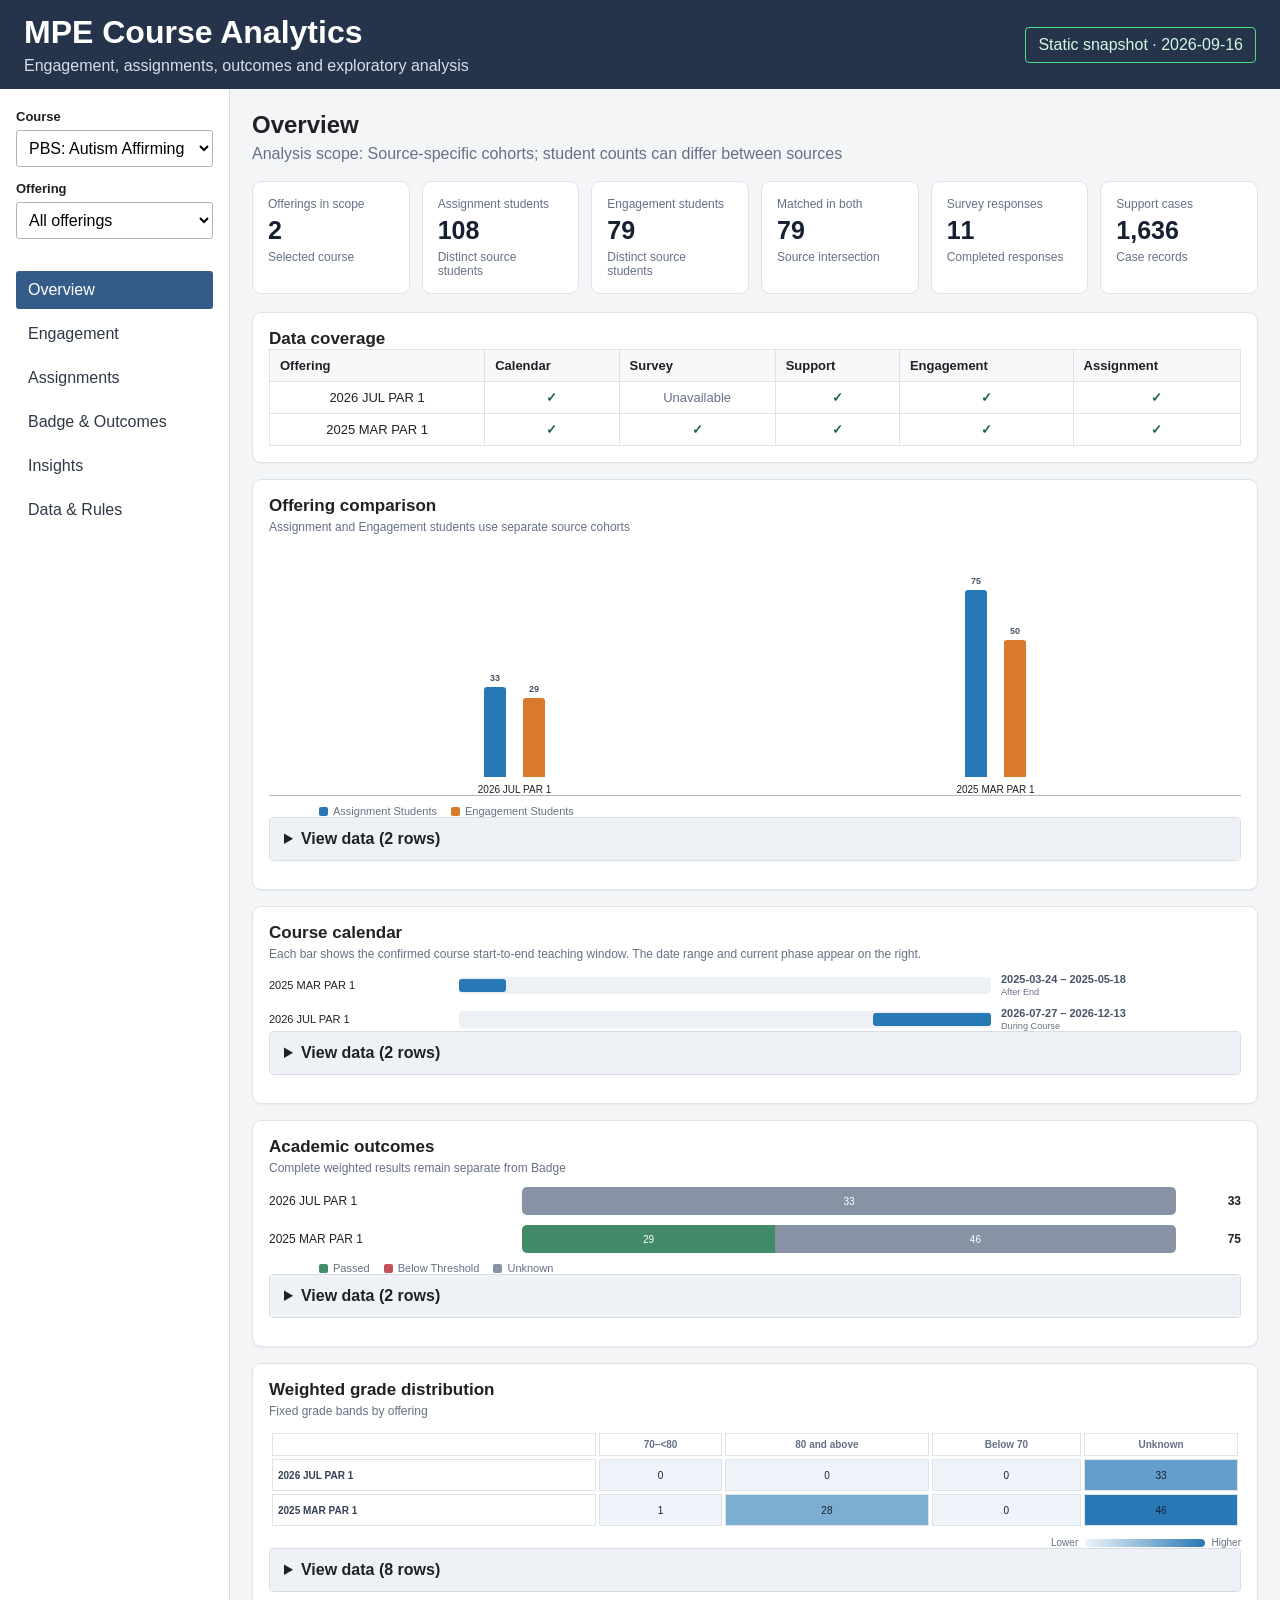
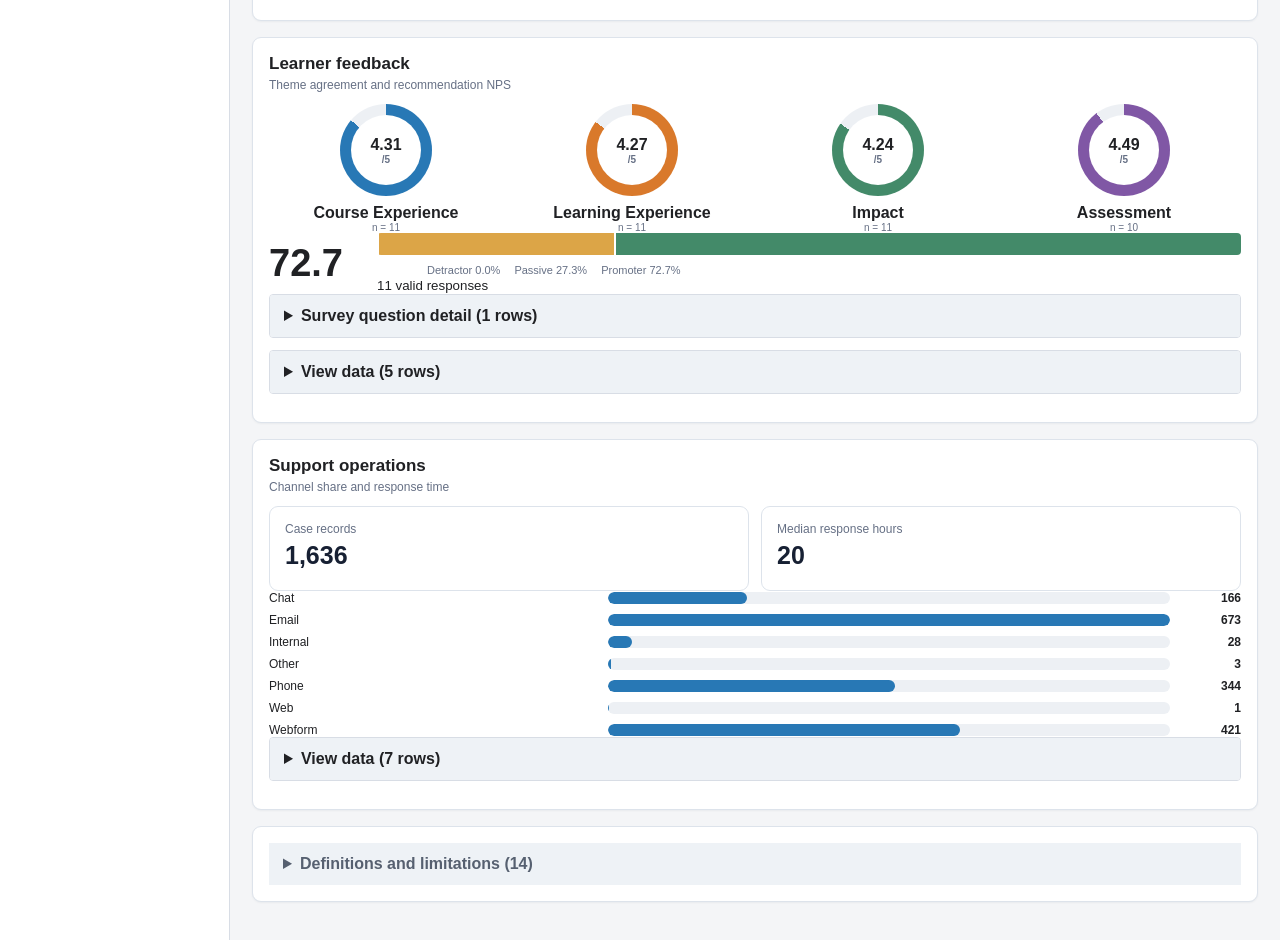
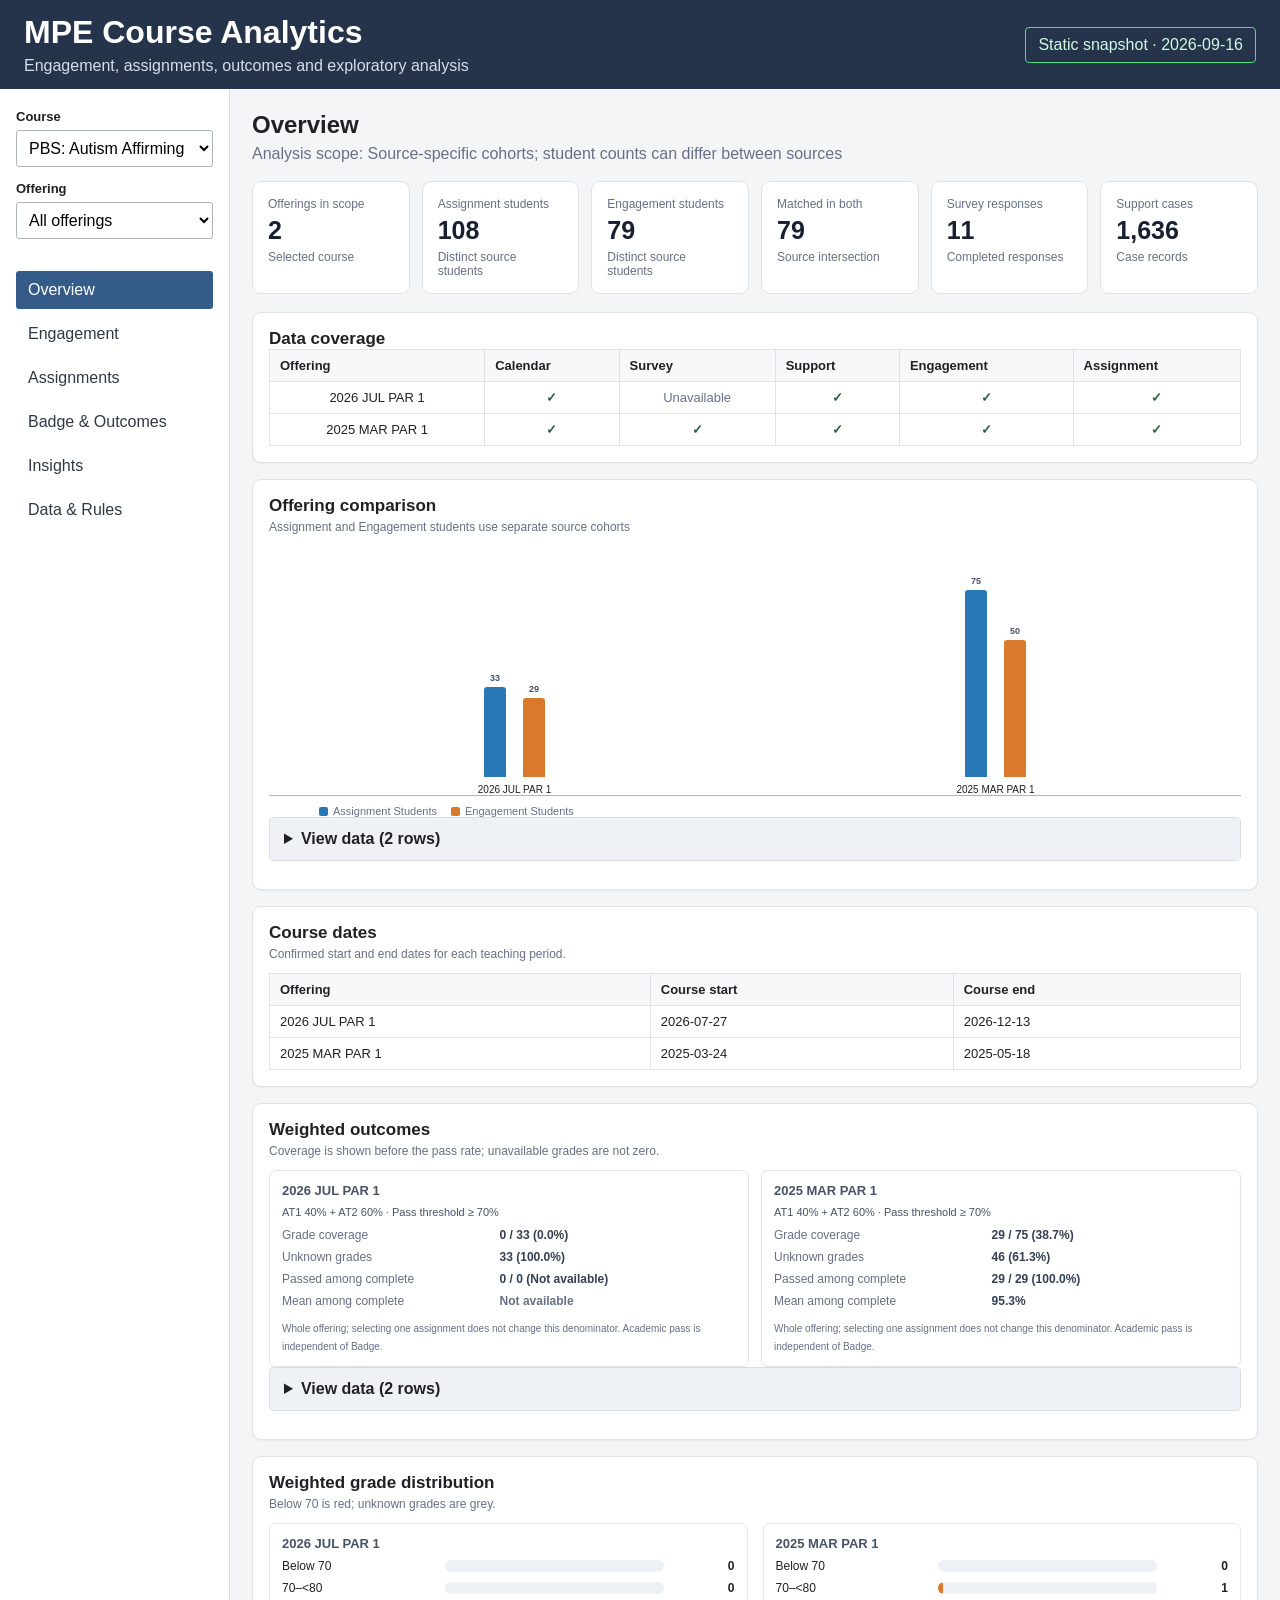
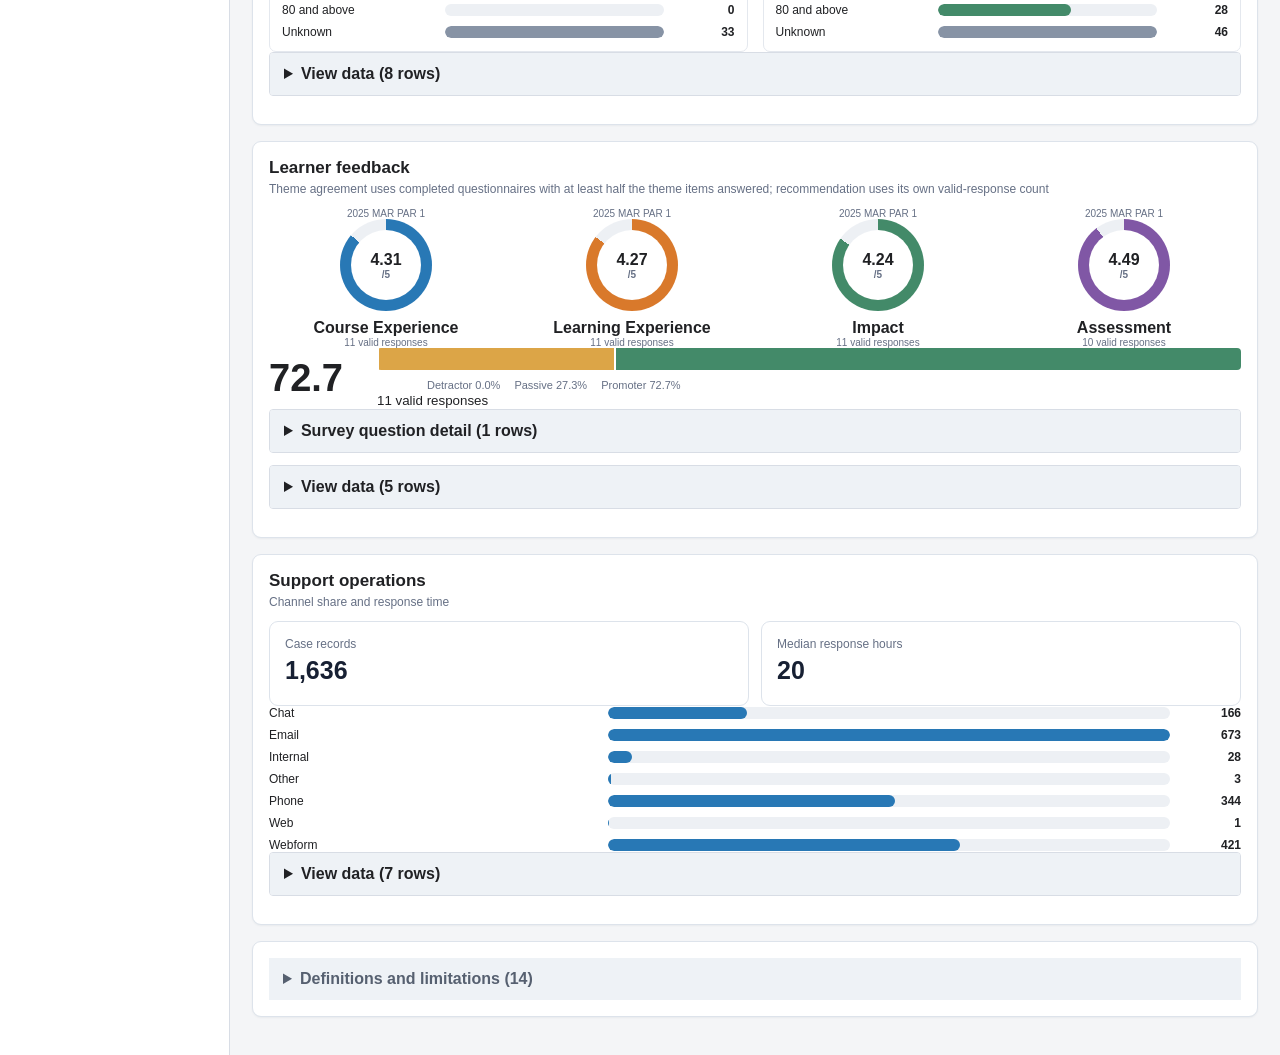
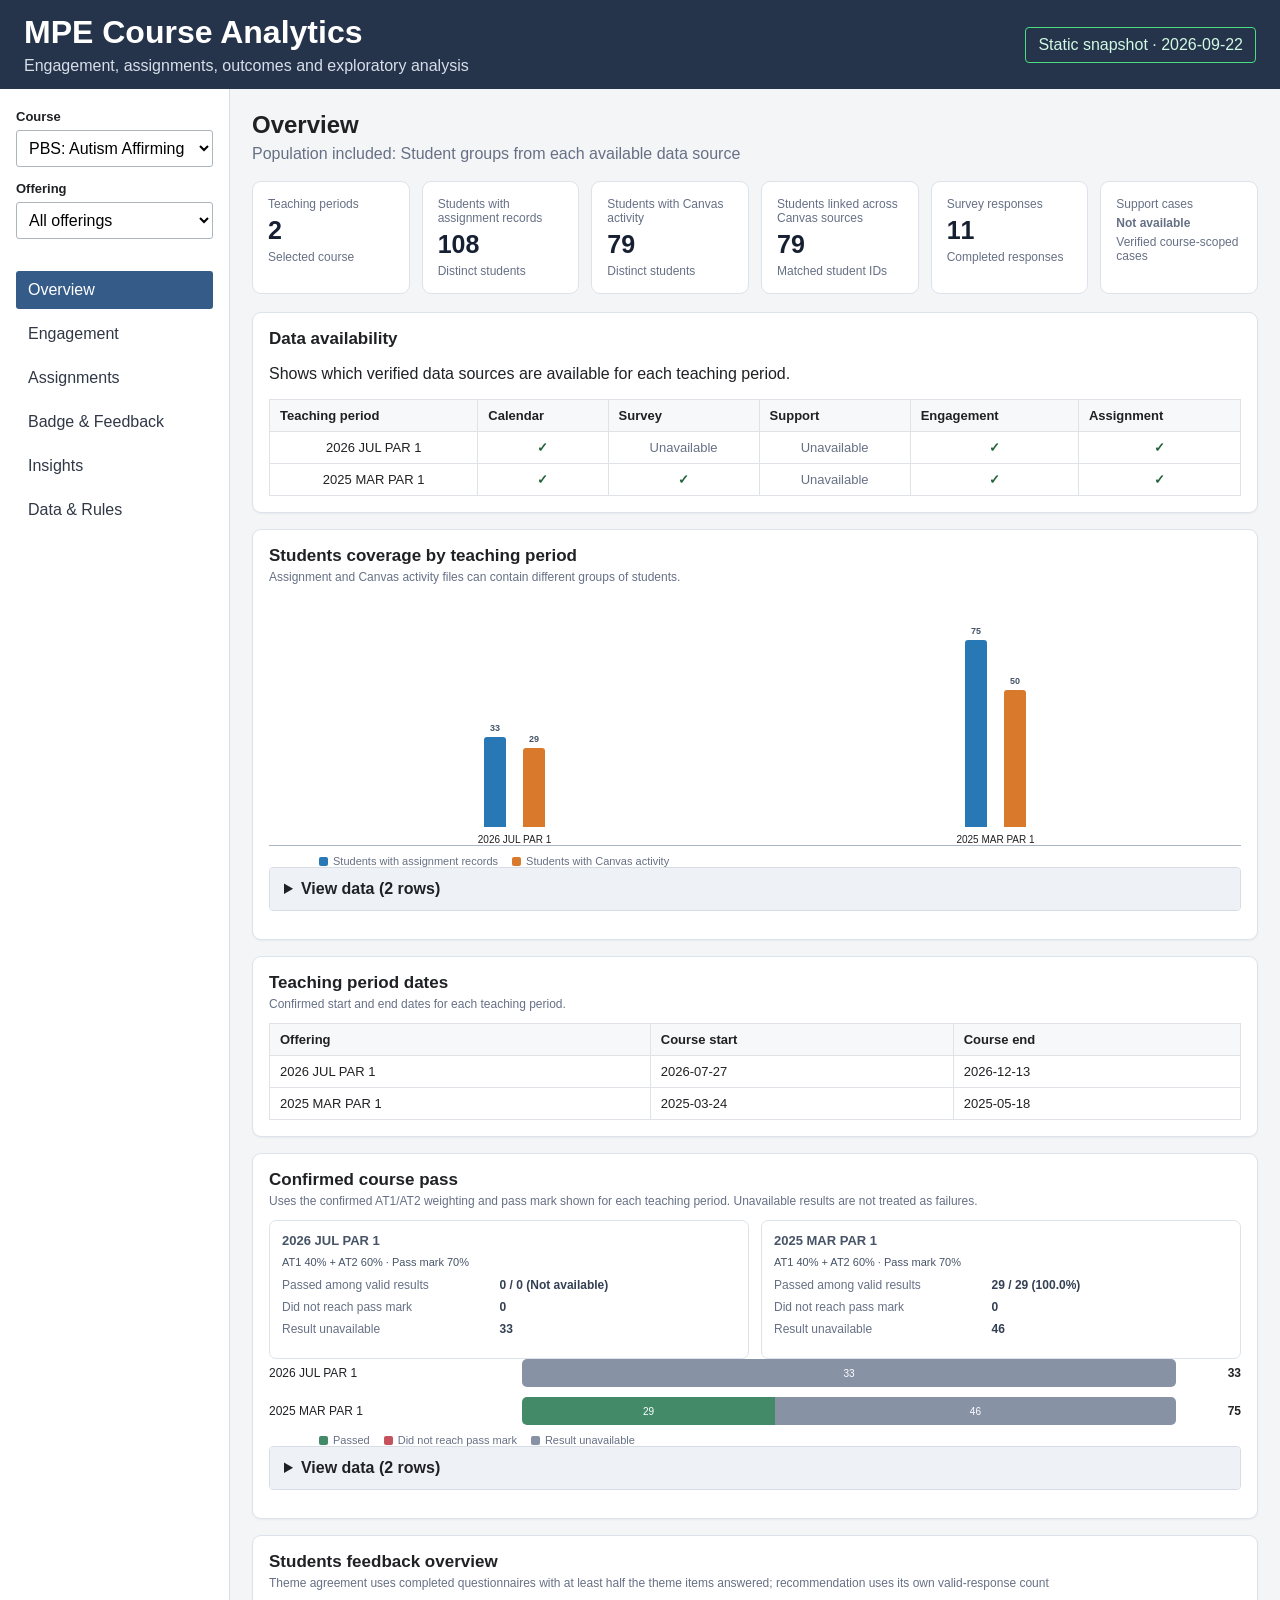
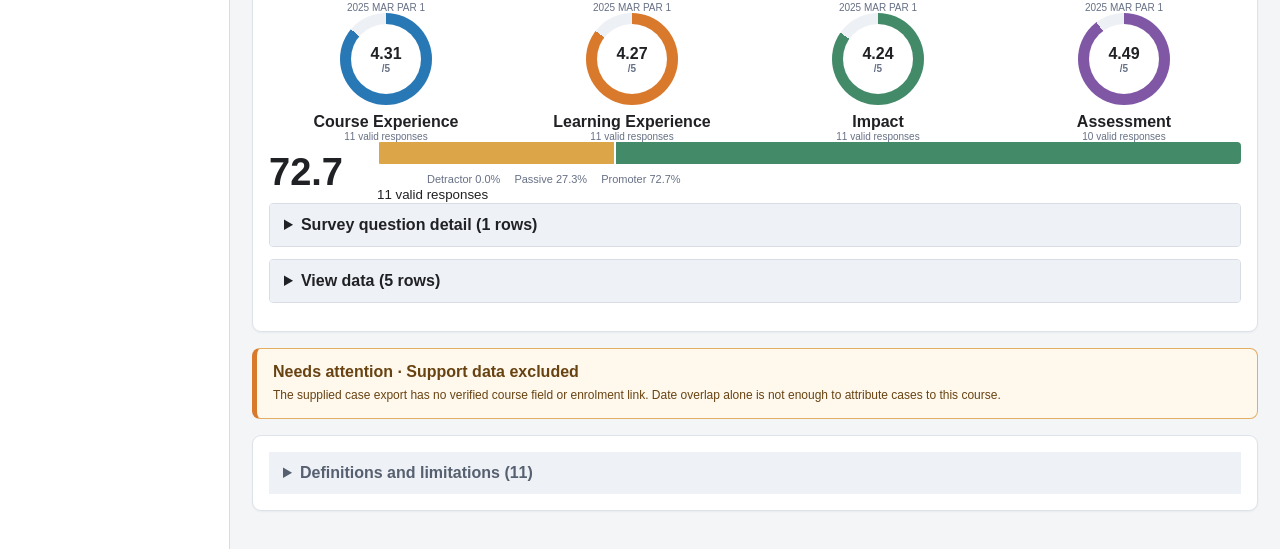
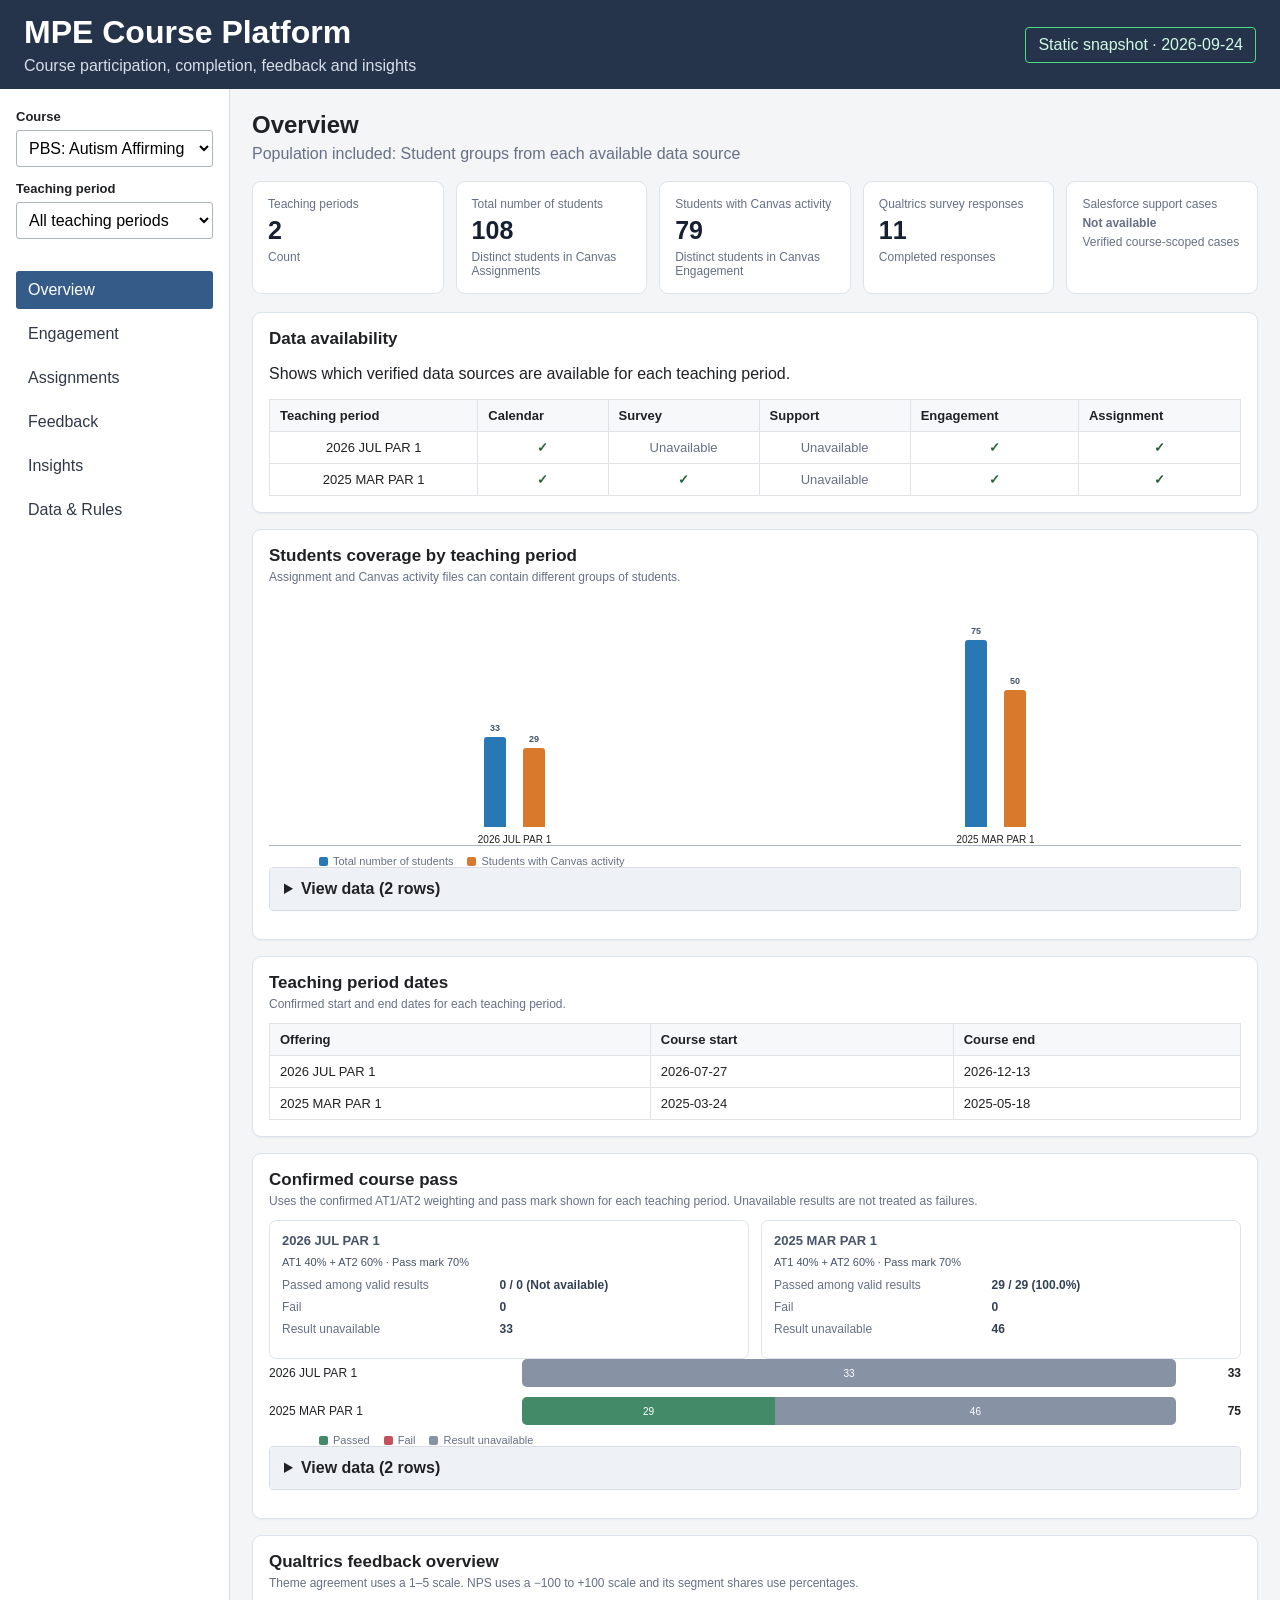
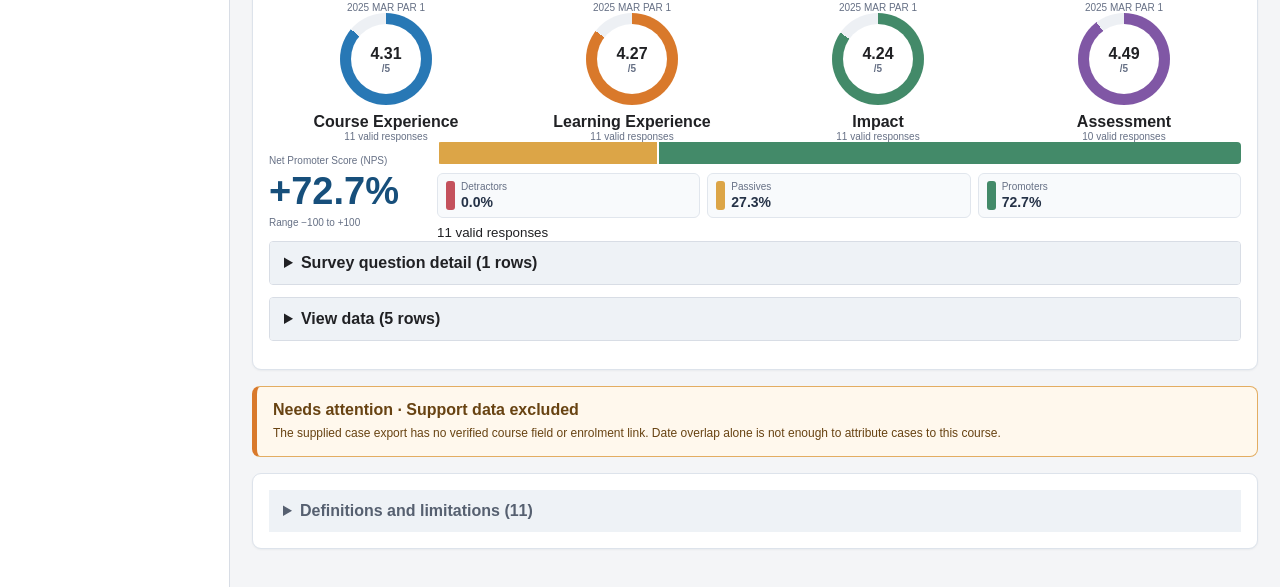
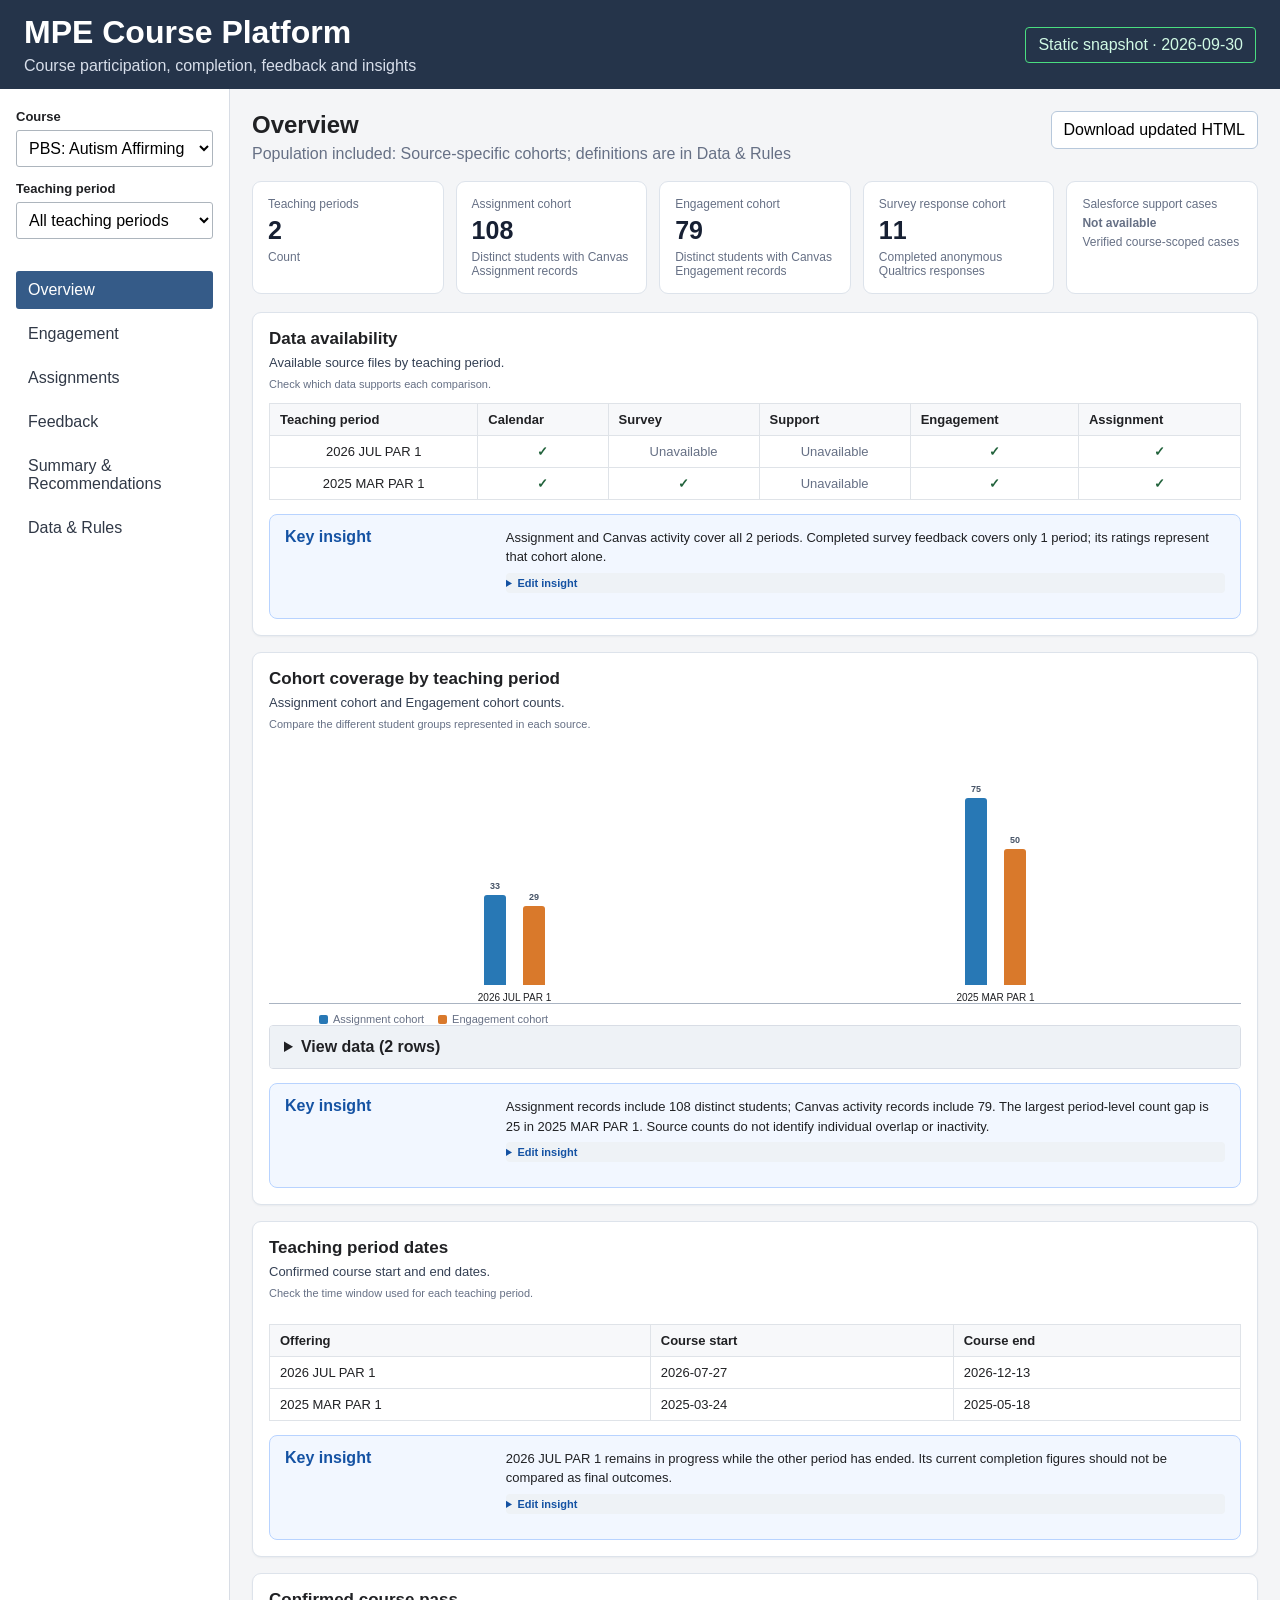
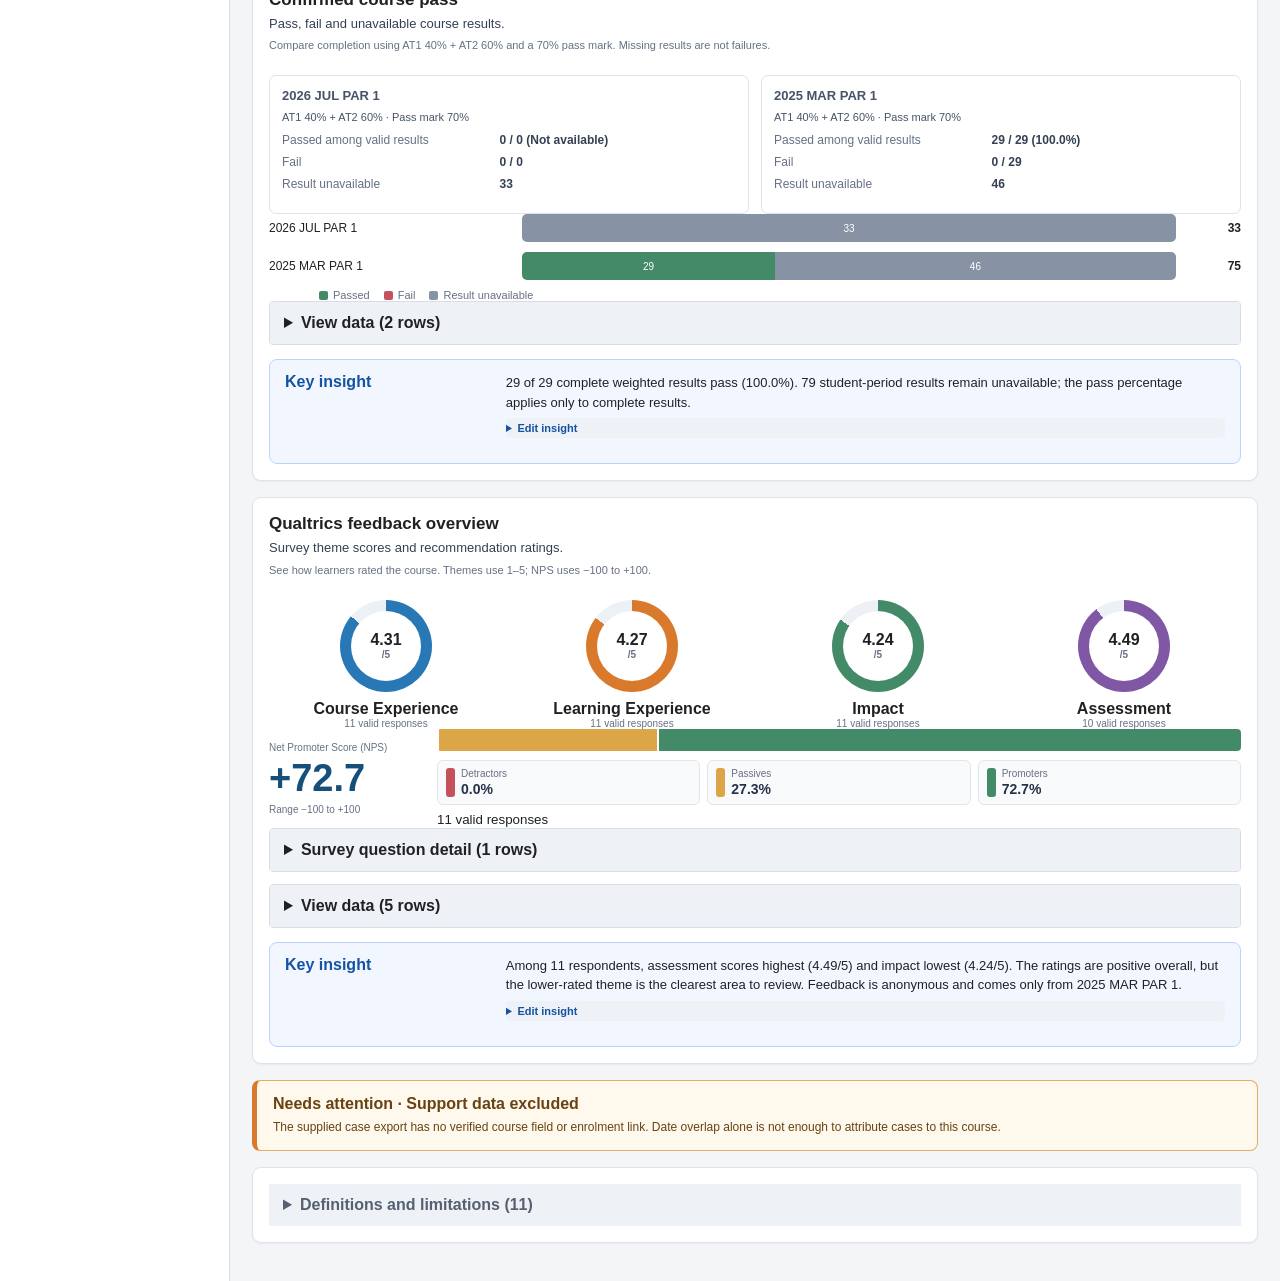
